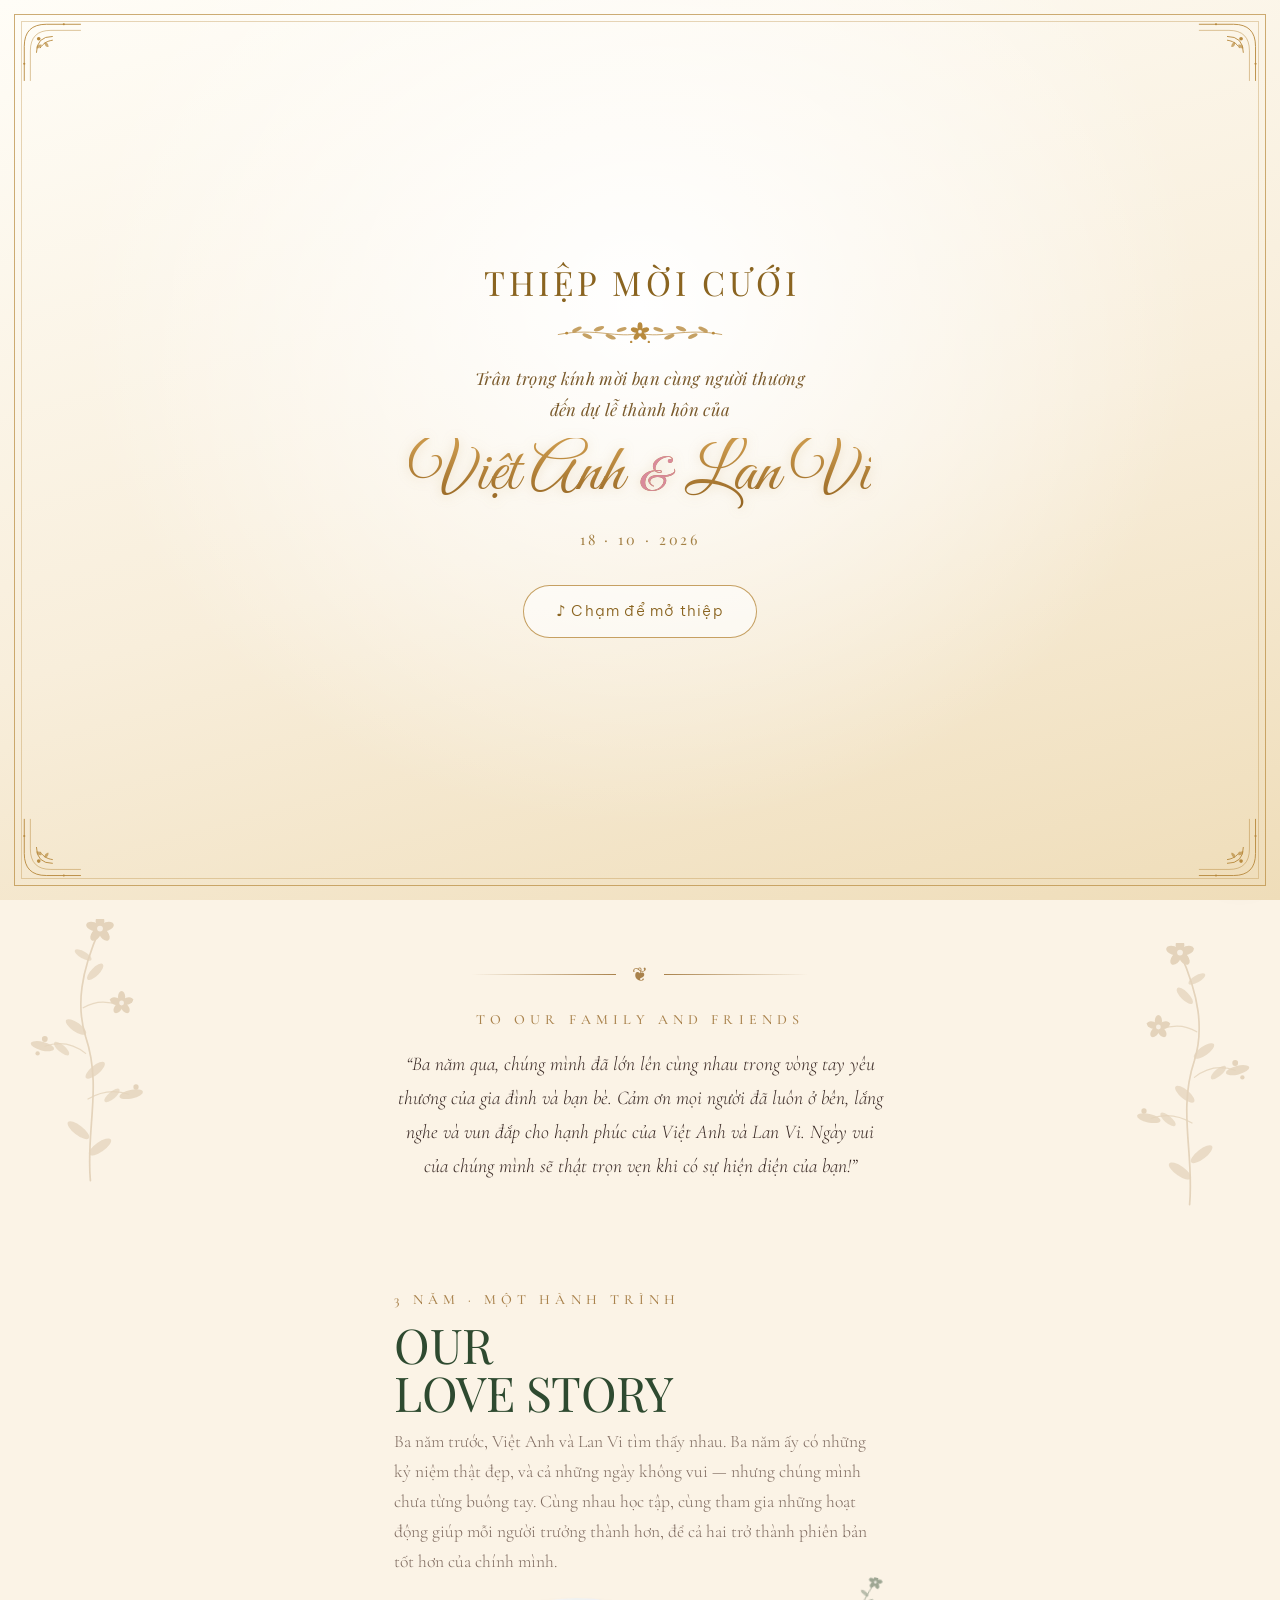
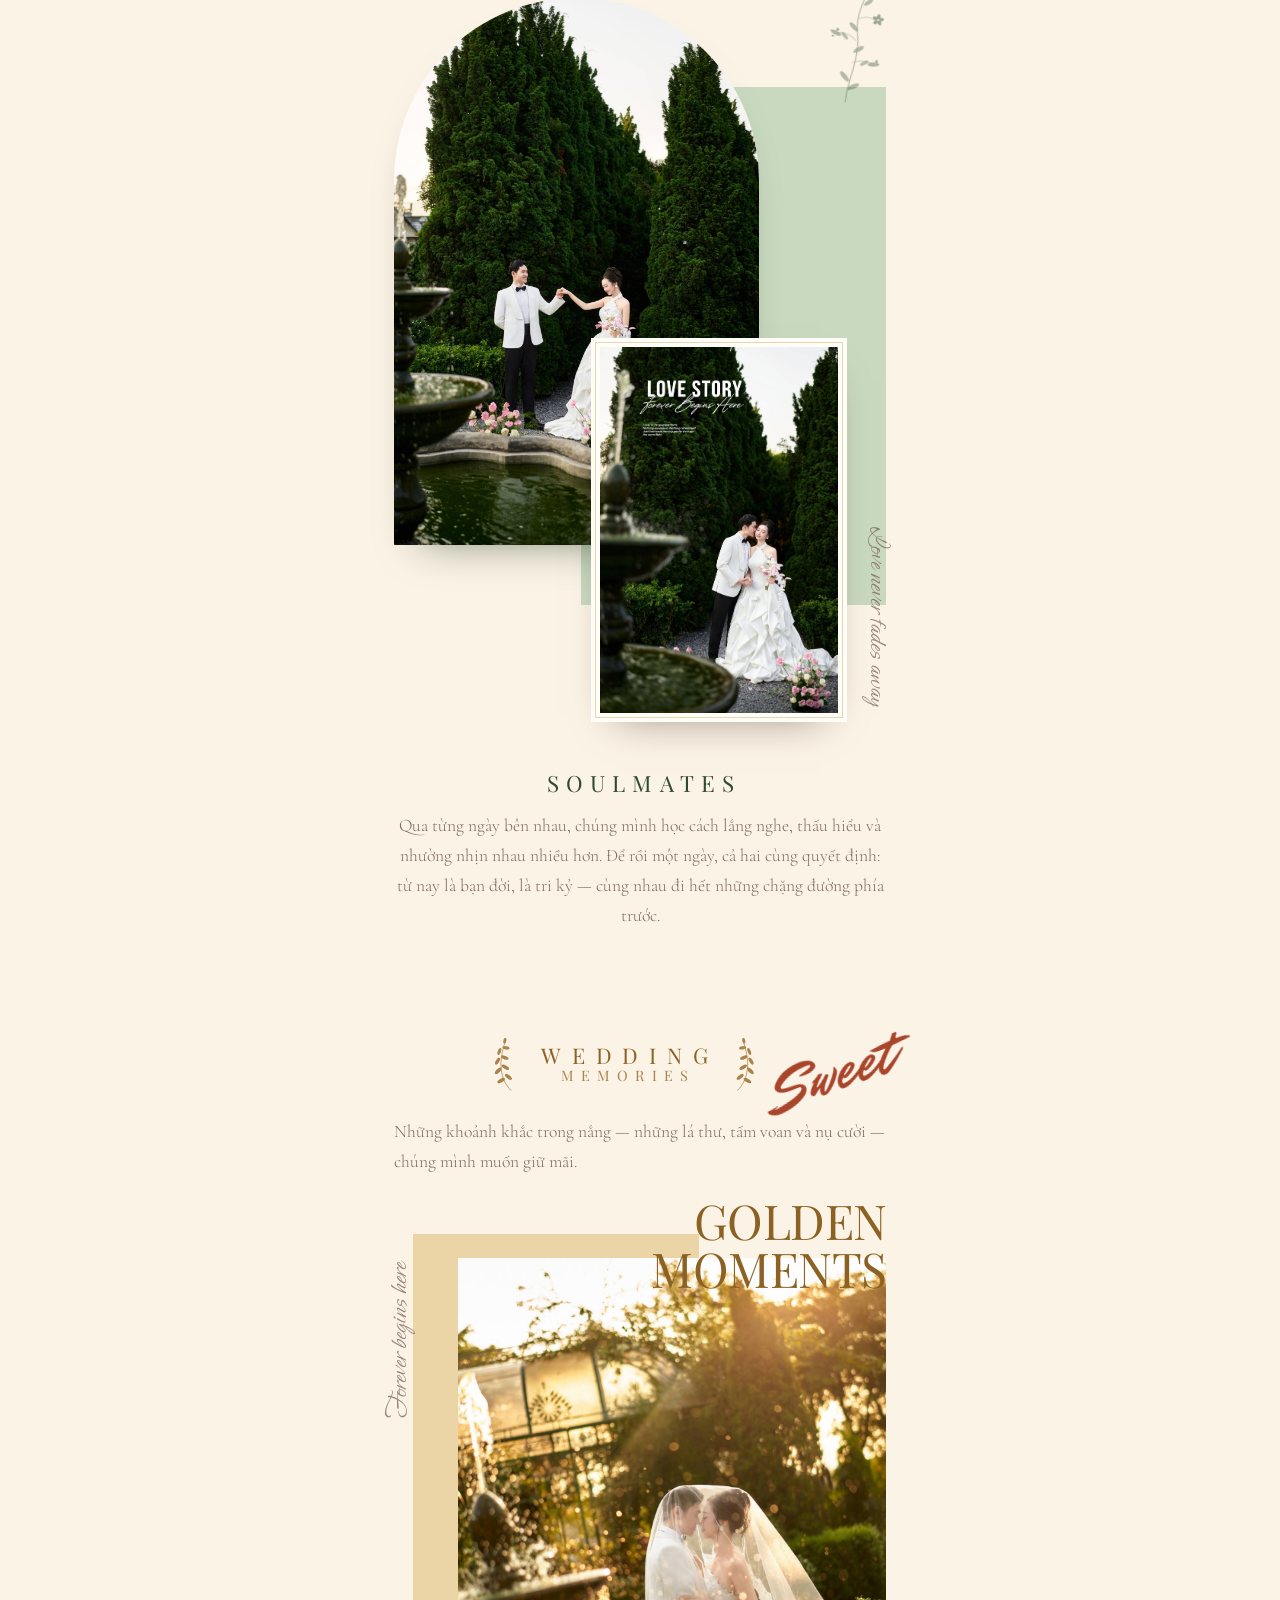
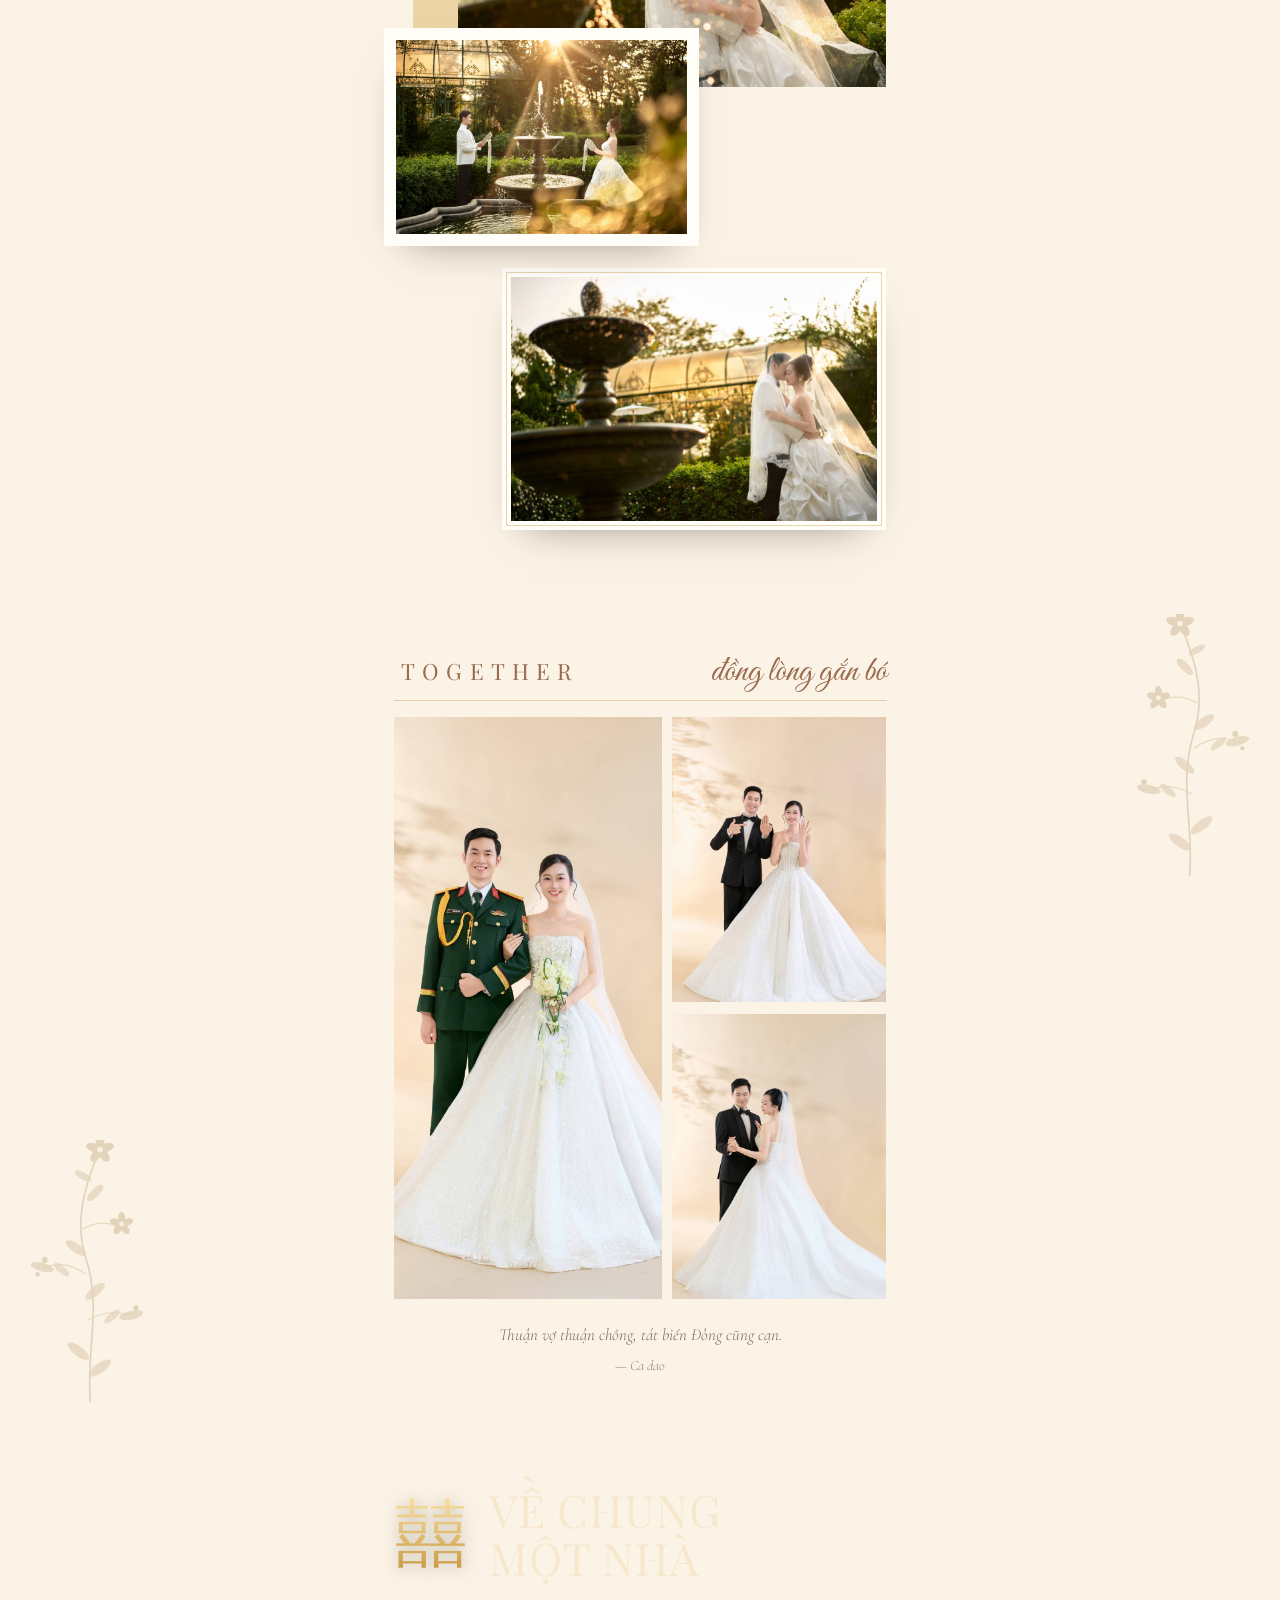
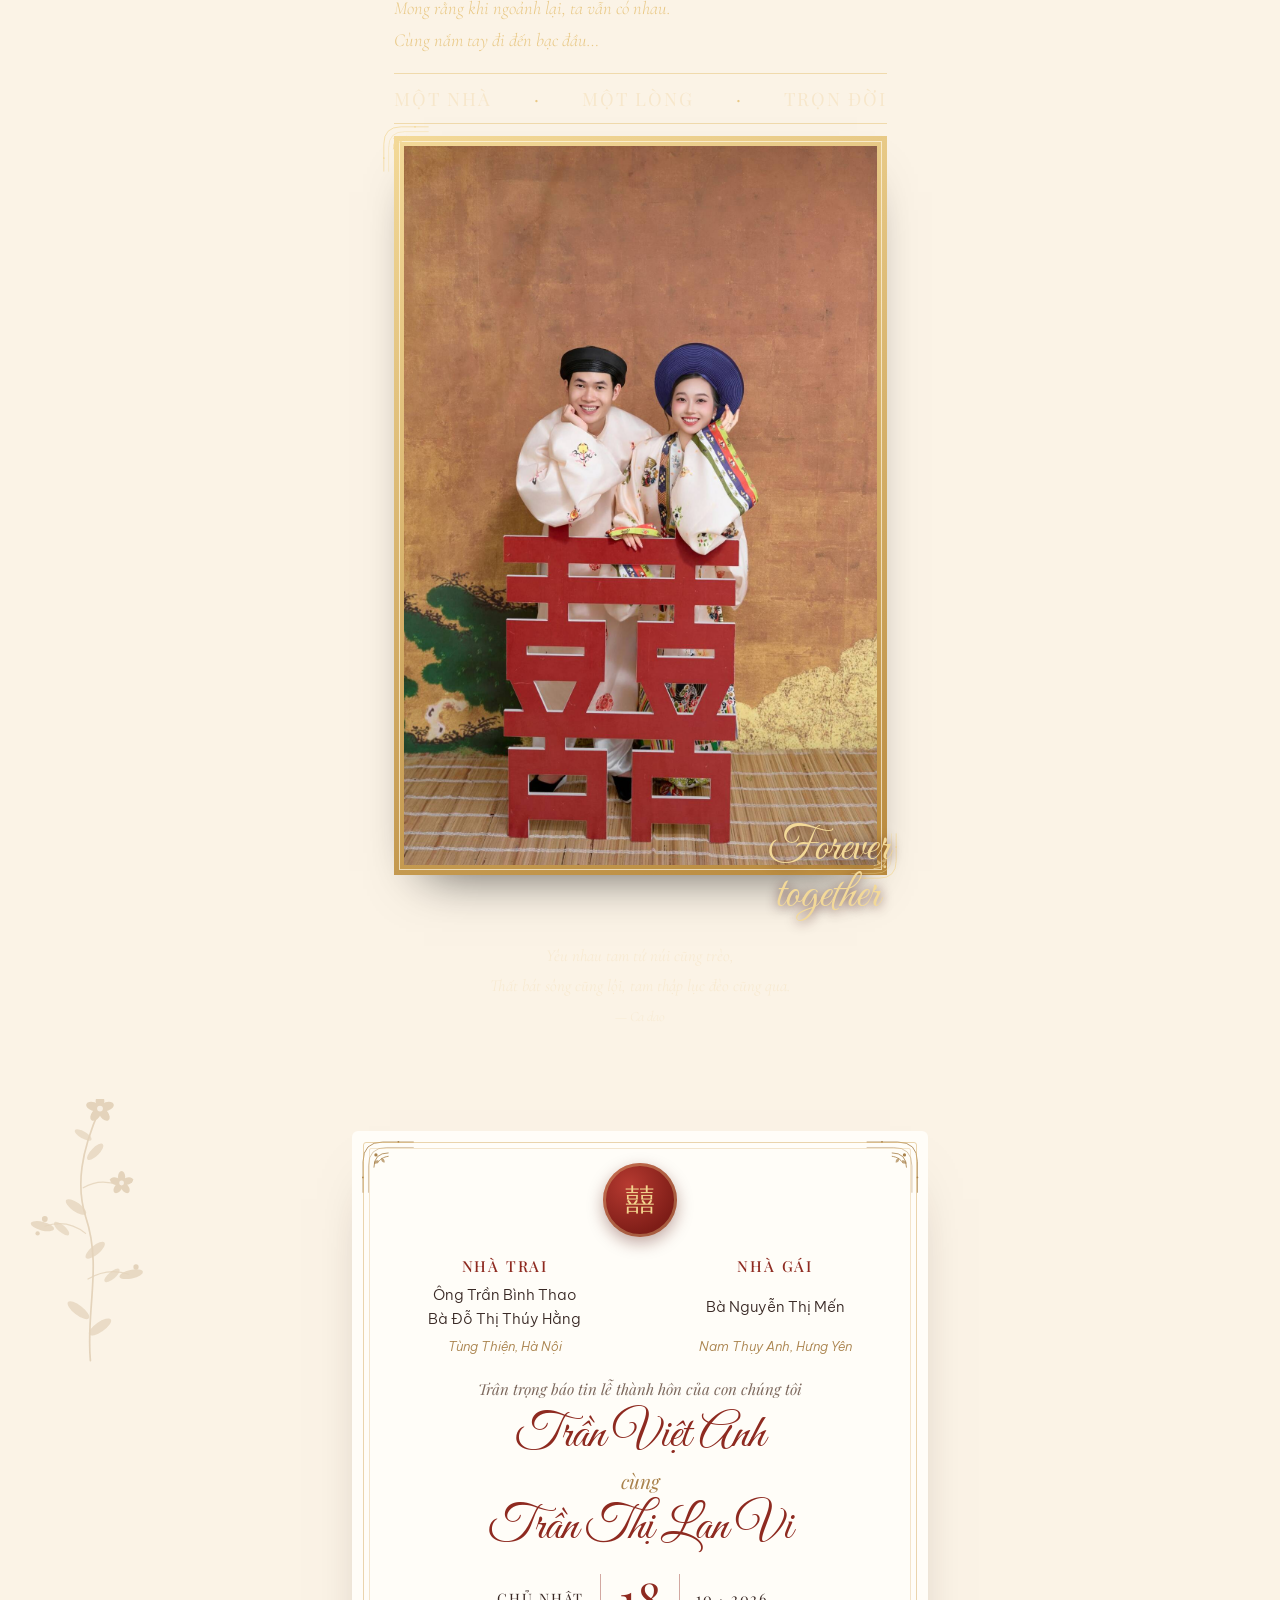
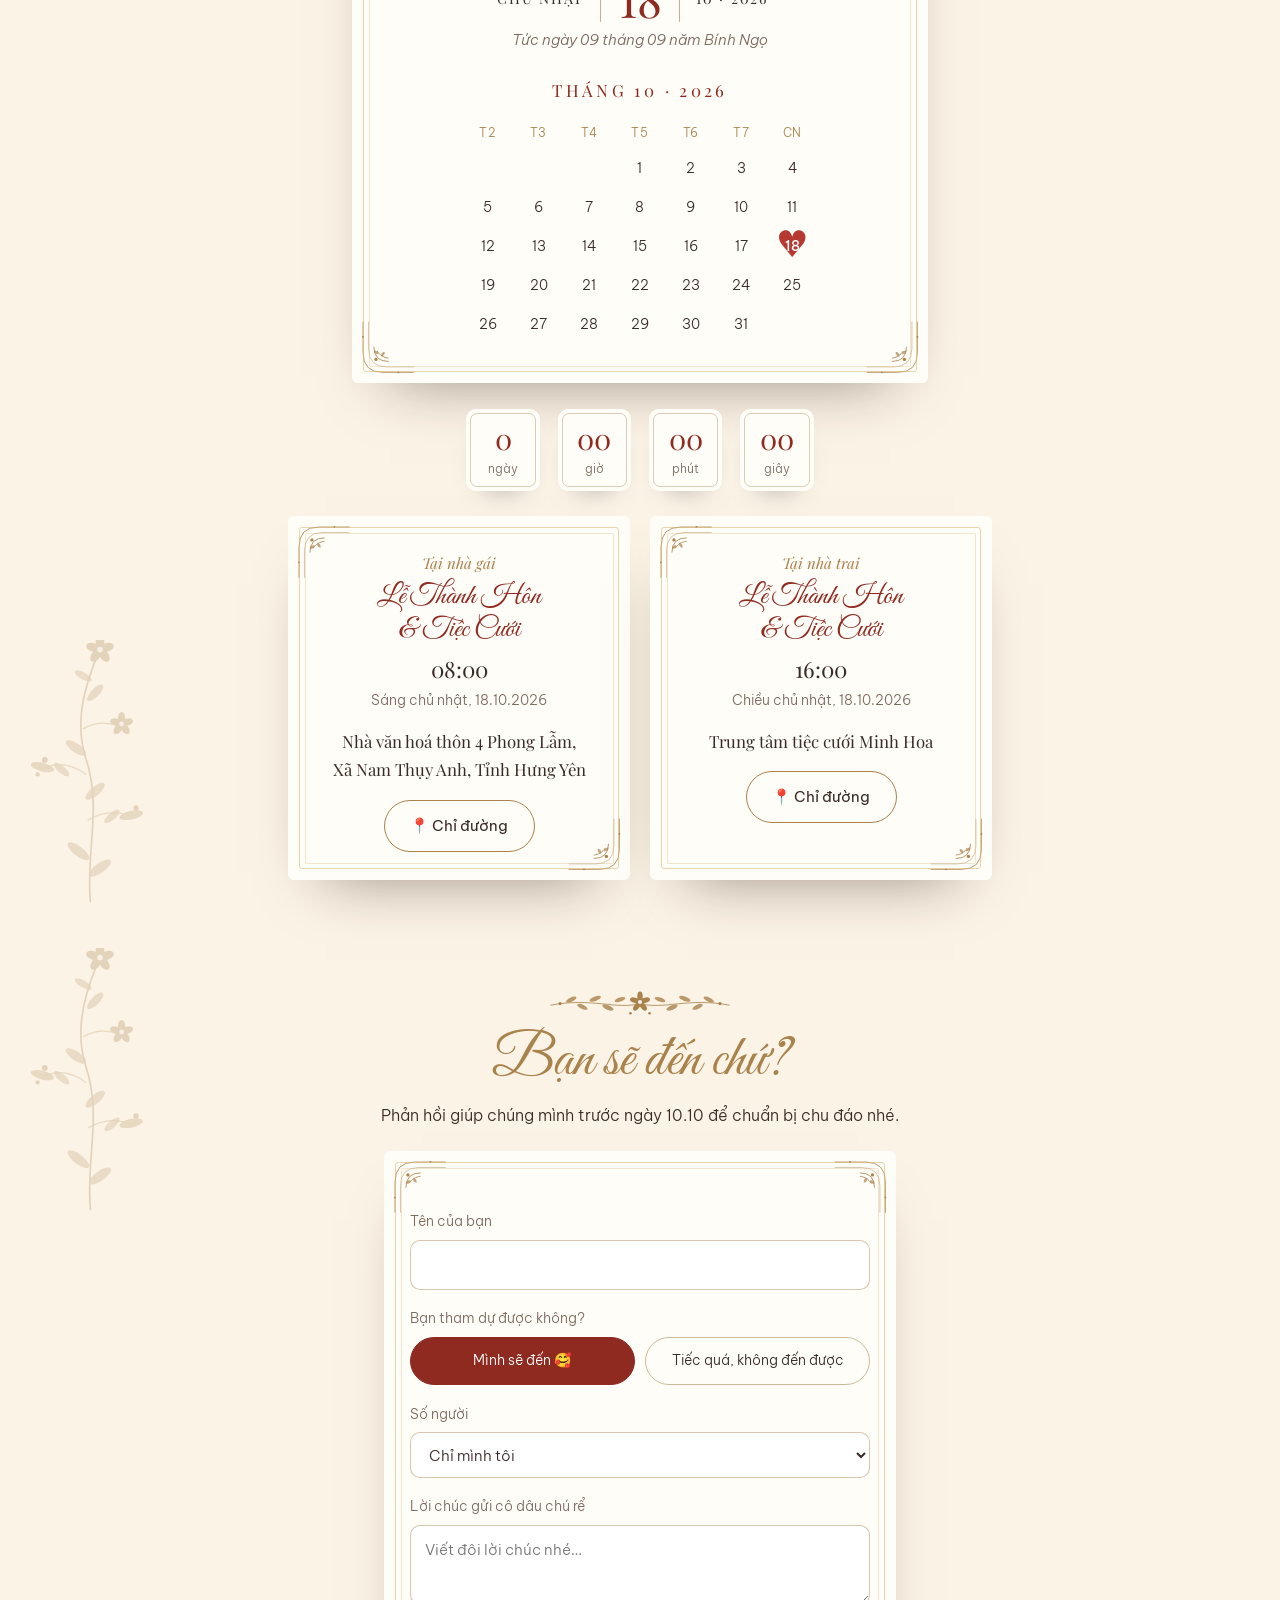
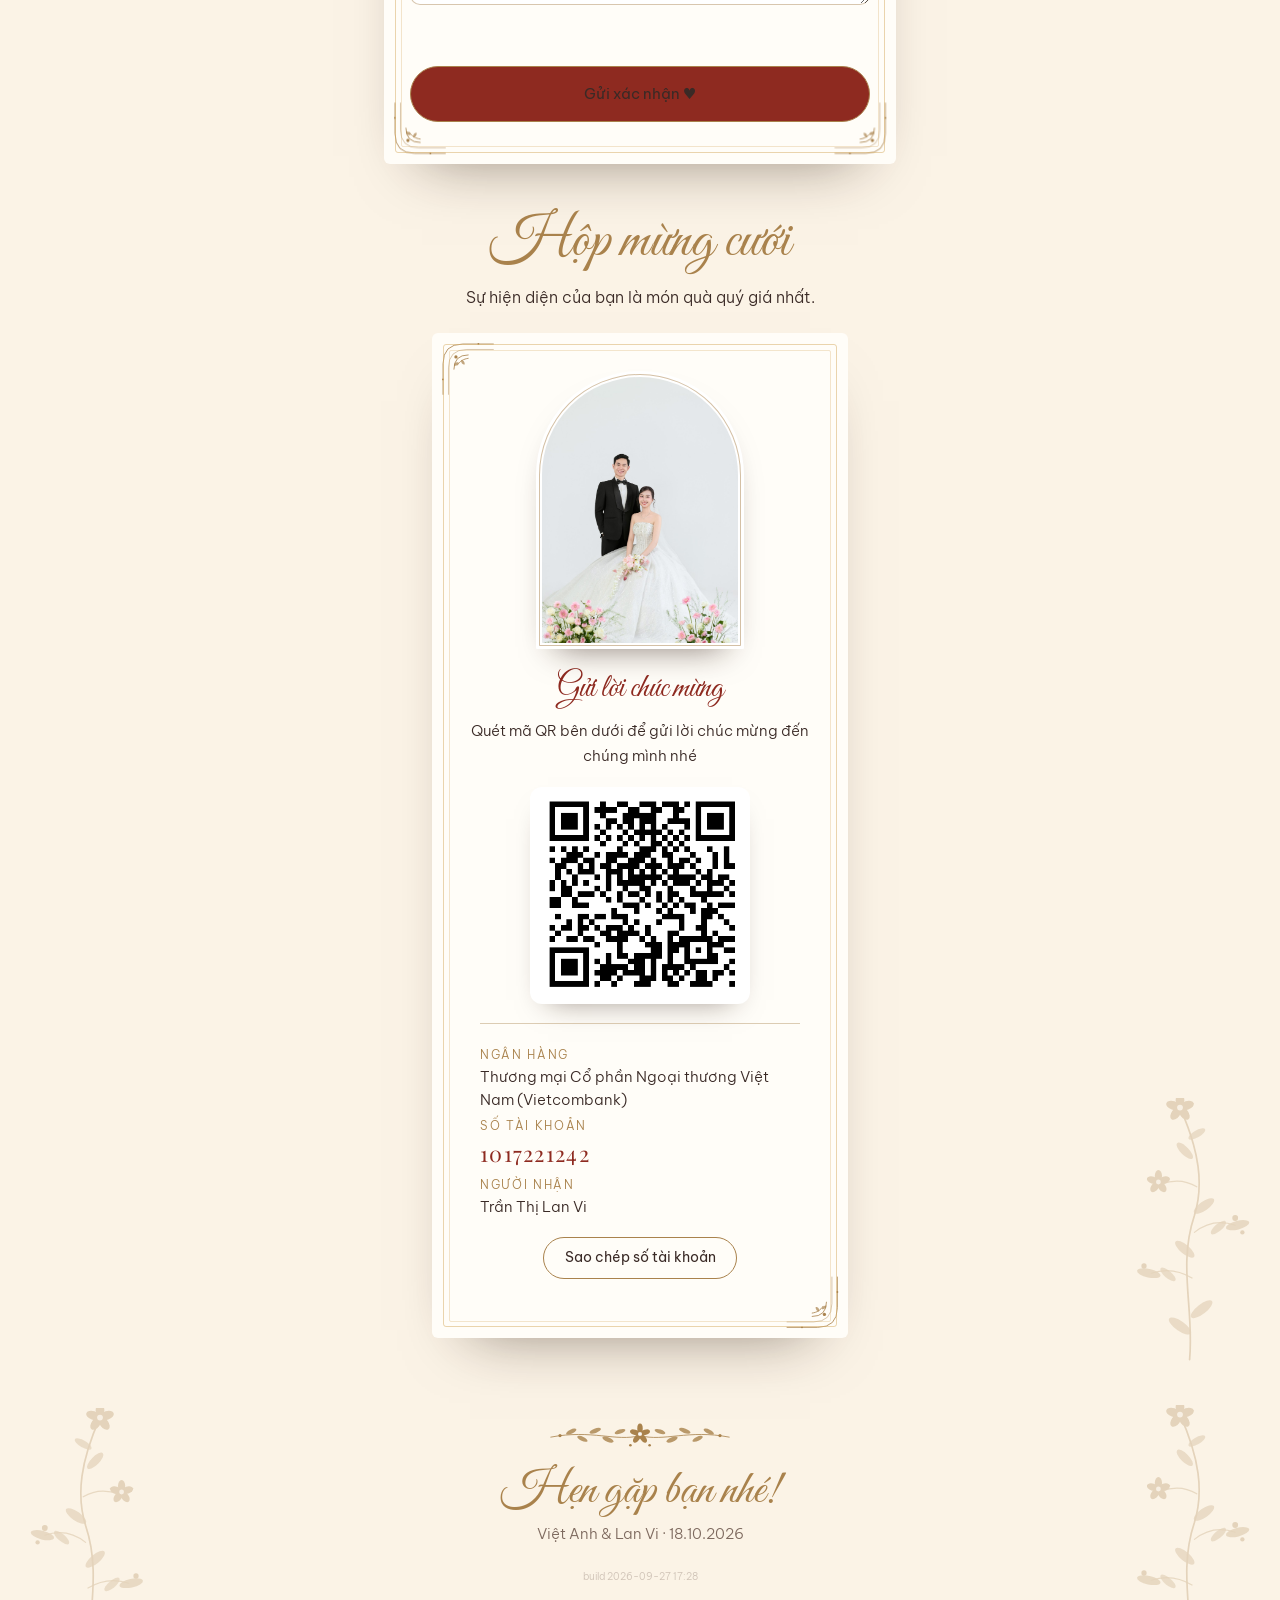
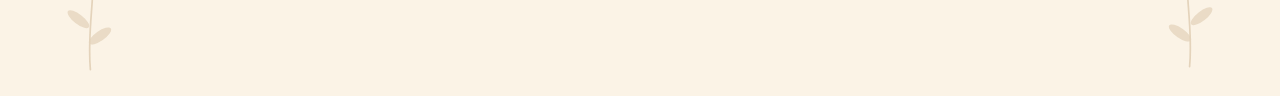
==== files (12)/index.html @ dd366faa "Bigger 'Thiep Moi Cuoi' title, cover text no longer covers faces/names, tighter spacing, drop sunset" ====
<!DOCTYPE html>
<html lang="vi">
<head>
<meta charset="UTF-8">
<meta name="viewport" content="width=device-width, initial-scale=1, viewport-fit=cover">
<meta name="theme-color" id="themeColor" content="#FBF3E6">
<meta name="apple-mobile-web-app-status-bar-style" content="default">
<title>Việt Anh & Lan Vi · 18.10.2026</title>
<meta name="description" content="Trân trọng kính mời bạn đến dự lễ thành hôn của Trần Việt Anh và Trần Thị Lan Vi, Chủ nhật 18.10.2026.">
<meta property="og:title" content="Việt Anh & Lan Vi · 18.10.2026">
<meta property="og:description" content="Chuyện của chúng mình, và lời mời dành cho bạn.">
<link rel="preconnect" href="https://fonts.googleapis.com">
<link rel="preconnect" href="https://fonts.gstatic.com" crossorigin>
<link href="https://fonts.googleapis.com/css2?family=Be+Vietnam+Pro:ital,wght@0,200;0,300;0,400;0,500;1,200;1,300&family=Cormorant+Garamond:ital,wght@0,400;0,500;1,400&family=Ephesis&family=Mr+Dafoe&family=Oswald:wght@200&family=Great+Vibes&family=Playfair+Display:ital,wght@0,400;0,500;1,400&display=swap" rel="stylesheet">
<style>
/* =============================================================
   TÔNG MÀU TỪNG CHƯƠNG — nền cả trang chuyển dần theo chương đang xem
   ============================================================= */
:root{
  --bg:#F3E6CC; --ink:#3A2A26; --accent:#A9824C; --soft:#7E6A5F;
  --card:#FFFDF8; --line:rgba(217,178,112,.55); --petal:#F4C1C8; --mat:#FFFDF8;
  color-scheme:light;
  box-sizing:border-box;
}
[data-tone="ivory"]  {--t-bg:#FAF5EC;--t-ink:#3A2A26;--t-accent:#A9824C;--t-soft:#7E6A5F;--t-card:#FFFDF8;--t-line:rgba(169,130,76,.45);--t-petal:#EFB9C2;--t-mat:#FFFFFF}
[data-tone="garden"] {--t-bg:#E9EFE4;--t-ink:#1E2F23;--t-accent:#3C5E40;--t-soft:#5B6F5E;--t-card:#FBFCF8;--t-line:rgba(60,94,64,.35);--t-petal:#EDA7B6;--t-mat:#FFFFFF}
[data-tone="gold"]   {--t-bg:#F3E6CC;--t-ink:#3A2912;--t-accent:#A2742A;--t-soft:#7A6246;--t-card:#FFFBF1;--t-line:rgba(162,116,42,.45);--t-petal:#E8C27A;--t-mat:#FFFCF4}
[data-tone="sunset"] {--t-bg:#F6DDCD;--t-ink:#48271F;--t-accent:#C0583A;--t-soft:#855C50;--t-card:#FFF8F3;--t-line:rgba(192,88,58,.35);--t-petal:#F4A38C;--t-mat:#FFFAF6}
[data-tone="white"]  {--t-bg:#F3F2F0;--t-ink:#2A2728;--t-accent:#B9748A;--t-soft:#706A6C;--t-card:#FFFFFF;--t-line:rgba(185,116,138,.35);--t-petal:#F2C3CF;--t-mat:#FFFFFF}
[data-tone="garden"]{--t-bg:#ECDFC6;--t-ink:#1F2E1C;--t-accent:#34502D;--t-soft:#5E6650;--t-card:#FBF6EC;--t-line:rgba(190,150,66,.6);--t-petal:#D8B568;--t-mat:#FFFBF2}
[data-tone="red"]    {--t-bg:#661B17;--t-ink:#F7E7CB;--t-accent:#E3BC66;--t-soft:rgba(247,231,203,.78);--t-card:#FFF8EA;--t-line:rgba(227,188,102,.55);--t-petal:#E6BE62;--t-mat:#FFF6E4}

*,*::before,*::after{box-sizing:inherit}
html{overflow-x:hidden;overflow-x:clip;scroll-behavior:smooth;scroll-padding-top:env(safe-area-inset-top,0px);background:var(--bg);min-height:100%;-webkit-text-size-adjust:100%;text-size-adjust:100%}
body{margin:0;background:var(--bg);color:var(--ink);font-family:"Be Vietnam Pro",system-ui,-apple-system,"Segoe UI",Roboto,sans-serif;font-weight:300;font-size:1.02rem;line-height:1.8;-webkit-font-smoothing:antialiased;overflow-x:hidden;overflow-x:clip;min-height:100%;padding-left:env(safe-area-inset-left,0px);padding-right:env(safe-area-inset-right,0px)}
/* vân giấy mờ phủ toàn trang */
body::before{content:"";position:fixed;inset:0;pointer-events:none;z-index:3;opacity:.08;mix-blend-mode:multiply;
  background-image:url("data:image/svg+xml,%3Csvg xmlns='http://www.w3.org/2000/svg' width='220' height='220'%3E%3Cfilter id='n'%3E%3CfeTurbulence type='fractalNoise' baseFrequency='.85' numOctaves='3' stitchTiles='stitch'/%3E%3CfeColorMatrix values='0 0 0 0 .4 0 0 0 0 .3 0 0 0 0 .2 0 0 0 1 0'/%3E%3C/filter%3E%3Crect width='220' height='220' filter='url(%23n)'/%3E%3C/svg%3E")}
img{display:block;max-width:100%}
a{color:inherit}
:focus-visible{outline:2px solid var(--accent);outline-offset:3px}
.script{font-family:"Great Vibes","Brush Script MT",cursive;font-weight:400}
.serif{font-family:"Playfair Display",Georgia,"Times New Roman",serif}
main{position:relative;z-index:1}
p{margin:0 0 .9rem}
.nw{white-space:nowrap}
h1,h2,h3,.lede,.caption,.quote,.inv-lead{text-wrap:balance}
.sprite{position:absolute;width:0;height:0;overflow:hidden}

/* ---------- Trang trí SVG ---------- */
.sprig{display:block;width:min(15rem,70%);height:auto;margin:0 auto 1rem;color:var(--accent)}
.sprig.flip{transform:scaleY(-1);margin:1.2rem auto 0}
.orn{position:absolute;width:3.4rem;height:3.4rem;color:var(--accent);pointer-events:none}
.orn.tl{top:.55rem;left:.55rem}
.orn.tr{top:.55rem;right:.55rem;transform:scaleX(-1)}
.orn.bl{bottom:.55rem;left:.55rem;transform:scaleY(-1)}
.orn.br{bottom:.55rem;right:.55rem;transform:scale(-1,-1)}

/* Khung thiệp bo viền kép */
.frame{position:relative;background:var(--card);color:#3A2A26;border-radius:6px;padding:3.4rem 2rem;box-shadow:0 30px 60px -38px rgba(40,20,10,.55);overflow:hidden}
.frame::before{content:"";position:absolute;inset:.7rem;border:1px solid var(--line);border-radius:3px;pointer-events:none;z-index:2}
.frame .shimmer{position:absolute;inset:0;pointer-events:none;z-index:1;overflow:hidden}
.frame .shimmer::after{content:"";position:absolute;top:-40%;bottom:-40%;left:-60%;width:38%;
  background:linear-gradient(100deg,transparent 0%,rgba(255,255,255,.55) 48%,transparent 100%);
  mix-blend-mode:soft-light;animation:sweep 7s ease-in-out infinite;animation-delay:1.2s}
@keyframes sweep{0%,62%{left:-60%}100%{left:130%}}
@media (prefers-reduced-motion:reduce){.frame .shimmer::after{animation:none;display:none}}
.frame::after{content:"";position:absolute;inset:1.05rem;border:1px solid var(--line);border-radius:2px;pointer-events:none;opacity:.6}
.frame .soft{color:#7E6A5F}
.frame .acc{color:var(--accent)}
[data-tone="red"] .frame .acc,.frame.on-red .acc{color:#8E2A20}

/* ---------- Cánh hoa rơi ---------- */
.petals{position:fixed;inset:0;pointer-events:none;z-index:4;overflow:hidden}
.petal{position:absolute;top:-50px;will-change:transform;animation:fall linear infinite}
.petal i{display:block;width:var(--s);height:calc(var(--s)*.78);border-radius:150% 0 150% 0;
  background:radial-gradient(circle at 30% 30%,rgba(255,255,255,.55),rgba(255,255,255,0) 55%),var(--petal);
  opacity:.88;animation:sway ease-in-out infinite alternate;box-shadow:0 2px 4px rgba(0,0,0,.06)}
@keyframes fall{from{transform:translate3d(0,0,0)}to{transform:translate3d(0,112vh,0)}}
@keyframes sway{from{transform:translateX(-28px) rotate(-35deg) rotateY(0deg)}to{transform:translateX(28px) rotate(45deg) rotateY(170deg)}}

/* ---------- HERO ---------- */
.hero{position:relative;height:100vh;height:100svh;min-height:32rem;overflow:hidden;color:#FFF8EC;background:#6B5534 linear-gradient(160deg,#8A6E43,#3E2E1C)}
@supports (-webkit-touch-callout:none){.hero{height:-webkit-fill-available;height:100svh}}
.hero > img{position:absolute;inset:0;width:100%;height:100%;object-fit:cover;object-position:50% 30%;animation:slowzoom 14s ease-out forwards}
@keyframes slowzoom{from{transform:scale(1.12)}to{transform:scale(1)}}
.hero::after{content:"";position:absolute;inset:0;background:linear-gradient(180deg,rgba(20,14,10,.2) 0%,rgba(20,14,10,0) 30%,rgba(20,14,10,.3) 58%,rgba(20,14,10,.78) 100%)}
.hero .hframe{position:absolute;top:calc(14px + env(safe-area-inset-top,0px));bottom:calc(14px + env(safe-area-inset-bottom,0px));left:calc(14px + env(safe-area-inset-left,0px));right:calc(14px + env(safe-area-inset-right,0px));border:1px solid rgba(240,214,160,.7);z-index:2;pointer-events:none}
.hero .hframe::after{content:"";position:absolute;inset:6px;border:1px solid rgba(240,214,160,.35)}
.hero .orn{color:#F0D6A0;width:3.8rem;height:3.8rem;z-index:3}
.hero .orn.tl{top:calc(22px + env(safe-area-inset-top,0px));left:calc(22px + env(safe-area-inset-left,0px))}.hero .orn.tr{top:calc(22px + env(safe-area-inset-top,0px));right:calc(22px + env(safe-area-inset-right,0px))}.hero .orn.bl{bottom:calc(22px + env(safe-area-inset-bottom,0px));left:calc(22px + env(safe-area-inset-left,0px))}.hero .orn.br{bottom:calc(22px + env(safe-area-inset-bottom,0px));right:calc(22px + env(safe-area-inset-right,0px))}
.hero-text{position:absolute;left:0;right:0;bottom:0;z-index:2;text-align:center;padding:0 2rem calc(4rem + env(safe-area-inset-bottom,0px))}
.hero-text > *{opacity:0;animation:rise 1.1s cubic-bezier(.2,.7,.2,1) forwards}
.hero .sprig{color:#F0D6A0;width:12rem;animation-delay:.3s;margin-bottom:.6rem}
.hero .invite-line{font-size:clamp(.74rem,3.6vw,.9rem);letter-spacing:.06em;opacity:.92;margin-bottom:.3rem;animation-delay:.5s}
.hero h1{margin:0;font-size:clamp(3.6rem,15vw,6.4rem);line-height:1;animation-delay:.8s;text-shadow:0 2px 24px rgba(0,0,0,.35)}
.hero h1 .heart{display:inline-block;font-family:"Be Vietnam Pro",sans-serif;font-size:.36em;color:#F2A6B2;vertical-align:middle;margin:0 .15em;animation:beat 1.4s ease-in-out infinite}
.hero .date{margin-top:1rem;font-family:"Playfair Display",serif;letter-spacing:.3em;font-size:1.05rem;animation-delay:1.1s}
.hero .scroll{display:inline-block;margin-top:1.3rem;text-decoration:none;font-size:.85rem;letter-spacing:.06em;border-bottom:1px solid rgba(255,248,236,.5);padding-bottom:.15rem;animation-delay:1.5s}
@keyframes rise{from{opacity:0;transform:translateY(20px)}to{opacity:1;transform:none}}

/* Bìa: họa tiết sang trọng */
.hero .hframe::before{content:"";position:absolute;inset:-1px;box-shadow:0 0 18px rgba(240,214,160,.28),inset 0 0 22px rgba(240,214,160,.16);pointer-events:none}
.hero-top{position:absolute;top:calc(3.6rem + env(safe-area-inset-top,0px));left:0;right:0;z-index:3;display:flex;align-items:center;justify-content:center;gap:.9rem;color:#F0D6A0;opacity:0;animation:rise 1.1s .2s cubic-bezier(.2,.7,.2,1) forwards}
.hero-top .tt{font-family:"Playfair Display",serif;font-size:.78rem;letter-spacing:.42em;padding-left:.42em;text-shadow:0 1px 10px rgba(0,0,0,.4)}
.hero-top .ln{width:clamp(2rem,14vw,4.2rem);height:1px;background:linear-gradient(90deg,transparent,#F0D6A0)}
.hero-top .ln:last-child{background:linear-gradient(270deg,transparent,#F0D6A0)}
.hero .sprig.sm{width:9rem;margin:.9rem auto 0;opacity:.85;animation-delay:1.3s}
.hero h1{background:linear-gradient(180deg,#FFFFFF 30%,#F6E2B3 100%);-webkit-background-clip:text;background-clip:text;color:transparent;-webkit-text-fill-color:transparent;text-shadow:none;filter:drop-shadow(0 2px 14px rgba(0,0,0,.45))}
.hero h1 .heart{-webkit-text-fill-color:#F2A6B2;color:#F2A6B2}
.hero-sparks{position:absolute;inset:0;z-index:3;pointer-events:none}
.hero-sparks svg{position:absolute;width:.95rem;height:.95rem;color:#FFF3D1;opacity:0;filter:drop-shadow(0 0 4px #F0D6A0);animation:twinkleStar 3.4s ease-in-out infinite}
.hero-sparks svg:nth-child(1){top:12%;left:20%}.hero-sparks svg:nth-child(2){top:20%;right:16%;animation-delay:-1.2s;width:.7rem;height:.7rem}
.hero-sparks svg:nth-child(3){top:34%;left:9%;animation-delay:-2.1s;width:.7rem;height:.7rem}.hero-sparks svg:nth-child(4){top:42%;right:10%;animation-delay:-.6s}
.hero-sparks svg:nth-child(5){top:28%;left:48%;animation-delay:-2.8s;width:.6rem;height:.6rem}.hero-sparks svg:nth-child(6){top:8%;right:34%;animation-delay:-1.8s;width:.6rem;height:.6rem}
@media (prefers-reduced-motion:reduce){.hero-sparks svg{animation:none;opacity:.6}}
@keyframes beat{0%,100%{transform:scale(1)}15%{transform:scale(1.25)}30%{transform:scale(1)}45%{transform:scale(1.15)}}

/* ---------- CHƯƠNG ---------- */
.chapter{padding:6rem 0 5rem;position:relative}
.wrap{max-width:62rem;margin:0 auto;padding:0 1.5rem}
.narrow{max-width:34rem;margin:0 auto;text-align:center}
.chap-no{display:block;font-family:"Playfair Display",serif;font-style:italic;font-size:1rem;color:var(--accent);margin-bottom:.1rem}
.chap-title{font-family:"Great Vibes",cursive;font-weight:400;font-size:clamp(3rem,11vw,4.6rem);line-height:1.05;margin:0 0 1.2rem;color:var(--accent)}
.lede{font-size:1.08rem}
.caption{font-family:"Playfair Display",serif;font-style:italic;font-size:1rem;color:var(--soft);margin-top:1rem;text-align:center}

/* Ảnh có viền giấy như ảnh in */
.ph{margin:0;position:relative;cursor:zoom-in;background:var(--mat);padding:9px;box-shadow:0 22px 44px -28px rgba(40,20,10,.55),0 2px 6px rgba(40,20,10,.06)}
.ph::after{content:"";position:absolute;inset:4px;border:1px solid var(--line);pointer-events:none}
.ph img{width:100%;height:100%;object-fit:cover}
.r{border-radius:4px}.r img{border-radius:2px}.r::after{border-radius:3px}
.arch{border-radius:999px 999px 6px 6px}.arch img{border-radius:999px 999px 3px 3px}.arch::after{border-radius:999px 999px 4px 4px}
.tilt-l{transform:rotate(-1.6deg)}.tilt-r{transform:rotate(1.6deg)}
.ph.reveal.tilt-l{transform:translate3d(0,26px,0) rotate(-1.6deg)}.ph.reveal.tilt-r{transform:translate3d(0,26px,0) rotate(1.6deg)}
.ph.reveal.tilt-l.in{transform:rotate(-1.6deg)}.ph.reveal.tilt-r.in{transform:rotate(1.6deg)}
.tape::before{content:"";position:absolute;top:-12px;left:50%;width:84px;height:24px;transform:translateX(-50%) rotate(-3deg);background:rgba(255,255,255,.55);border:1px solid rgba(0,0,0,.04);z-index:2;box-shadow:0 1px 2px rgba(0,0,0,.05)}

.duo{display:grid;grid-template-columns:1.25fr 1fr;gap:1.6rem;align-items:start;margin-top:3rem}
.duo .ph:nth-child(2){margin-top:5rem}
.duo.even{grid-template-columns:1fr 1fr}
.duo.even .ph:nth-child(2){margin-top:3rem}
.wide{margin:3rem auto 0;max-width:72rem;padding:0 1.5rem}
.wide .ph img{aspect-ratio:3/2}
.side{display:grid;grid-template-columns:1fr 1fr;gap:3rem;align-items:center;margin-top:3rem}
.side .text{text-align:center}
.quote{font-family:"Great Vibes",cursive;font-size:clamp(2rem,6vw,2.6rem);line-height:1.25;color:var(--accent);margin:0 0 1rem}
.overlay{position:relative}
.overlay .over{position:absolute;left:9px;right:9px;bottom:9px;padding:2.4rem 1.6rem 1.4rem;color:#FFF6EE;background:linear-gradient(0deg,rgba(40,18,10,.7),rgba(40,18,10,0));pointer-events:none;text-align:center}
.overlay .over p{margin:0;font-family:"Great Vibes",cursive;font-size:clamp(1.8rem,5vw,2.6rem);line-height:1.2}
.trio{display:grid;grid-template-columns:1fr 1fr 1fr;gap:1.4rem;margin-top:3rem;align-items:start}
.trio .ph:nth-child(2){margin-top:3.5rem}
.single{max-width:24rem;margin:3rem auto 0}

/* ---------- THIỆP MỜI ---------- */
.invite-card{max-width:36rem;margin:3rem auto 0;text-align:center}
.seal{width:4.6rem;height:4.6rem;margin:-5.7rem auto 1.2rem;border-radius:50%;display:grid;place-items:center;position:relative;z-index:2;
  background:radial-gradient(circle at 35% 30%,#B63A31,#7E1D17 70%);color:#F3D48E;font-size:1.9rem;box-shadow:0 6px 16px rgba(80,15,10,.35),inset 0 0 0 3px rgba(243,212,142,.35)}
.parents{display:grid;grid-template-columns:1fr 1fr;gap:1rem;font-size:.92rem;line-height:1.6}
.parents h4{margin:0 0 .3rem;font-family:"Playfair Display",serif;font-weight:500;font-size:.95rem;letter-spacing:.12em;color:#8E2A20}
.parents > div{display:flex;flex-direction:column;align-items:center;text-align:center}
.parents .pn{flex:1;display:flex;flex-direction:column;justify-content:center}
.parents p{margin:0}
.parents .addr{white-space:nowrap;margin-top:.35rem;font-style:italic;color:#A9824C;font-size:.85em}
.inv-lead{font-family:"Playfair Display",serif;font-style:italic;margin:1.8rem 0 .6rem;color:#7E6A5F}
.inv-names{font-family:"Great Vibes",cursive;font-size:clamp(2.6rem,10vw,3.6rem);line-height:1.1;color:#8E2A20;margin:0}
.inv-names small{display:block;font-family:"Be Vietnam Pro",sans-serif;font-size:.85rem;color:#7E6A5F;letter-spacing:.04em;margin:.2rem 0 .8rem}
.inv-and{font-family:"Playfair Display",serif;font-style:italic;color:#A9824C;font-size:1.2rem;margin:.2rem 0}
.bigdate{display:flex;justify-content:center;align-items:center;gap:1rem;margin:1.8rem 0 .3rem;font-family:"Playfair Display",serif;color:#3A2A26}
.bigdate .d{font-size:3.6rem;line-height:1;padding:0 1.1rem;border-left:1px solid rgba(142,42,32,.4);border-right:1px solid rgba(142,42,32,.4);color:#8E2A20}
.bigdate span:not(.d){letter-spacing:.12em;font-size:.9rem;white-space:nowrap;min-width:5.4rem}
.bigdate span:first-child{text-align:right}.bigdate span:last-child{text-align:left}
.lunar{font-style:italic;color:#7E6A5F;font-size:.92rem;margin:0}

/* Lịch tháng */
.calendar{max-width:22rem;margin:2.2rem auto 0}
.calendar h4{font-family:"Playfair Display",serif;font-weight:400;font-size:1.05rem;letter-spacing:.2em;margin:0 0 .8rem;color:#8E2A20}
.cal-grid{display:grid;grid-template-columns:repeat(7,1fr);gap:.2rem;font-size:.9rem;text-align:center}
.cal-grid .wd{font-size:.72rem;color:#A9824C;letter-spacing:.05em;padding-bottom:.3rem}
.cal-grid span{padding:.35rem 0;position:relative;color:#3A2A26}
.cal-grid .big{color:#fff;font-weight:500;z-index:0}
.cal-grid .big::before{content:"♥";position:absolute;left:50%;top:50%;transform:translate(-50%,-54%);font-size:2.3rem;line-height:1;color:#B63A31;z-index:-1;animation:beatc 1.4s ease-in-out infinite}
@keyframes beatc{0%,30%,100%{transform:translate(-50%,-54%) scale(1)}15%{transform:translate(-50%,-54%) scale(1.25)}45%{transform:translate(-50%,-54%) scale(1.15)}}

/* Đếm ngược & sự kiện */
.count{display:flex;justify-content:center;gap:clamp(.6rem,3vw,1.1rem);margin-top:2.4rem}
.count div{background:var(--card);color:#3A2A26;border-radius:10px;padding:.9rem .4rem .6rem;min-width:4.6rem;position:relative;box-shadow:0 14px 30px -22px rgba(0,0,0,.6)}
.count div::after{content:"";position:absolute;inset:4px;border:1px solid rgba(169,130,76,.4);border-radius:7px}
.count b{display:block;font-family:"Playfair Display",serif;font-weight:400;font-size:2.1rem;line-height:1.1;font-variant-numeric:tabular-nums;color:#8E2A20}
.count b.tick{animation:pop .35s ease}
@keyframes pop{50%{transform:scale(1.12)}}
.count span{font-size:.75rem;color:#7E6A5F}
.events{display:grid;grid-template-columns:1fr 1fr;gap:1.2rem;margin:2.6rem auto 0;max-width:44rem}
.event .side-label{font-family:"Playfair Display",serif;font-style:italic;color:#A9824C;margin:0 0 .2rem}
.event .addr2{font-family:"Playfair Display",serif;font-size:1.05rem;color:#3A2A26;margin:.9rem 0 0}
.event{padding:2.6rem 1.2rem 2.2rem;text-align:center}
.event h3{font-family:"Great Vibes",cursive;font-weight:400;font-size:2.1rem;color:#8E2A20;margin:0;line-height:1.15}
.event .time{font-family:"Playfair Display",serif;font-size:1.6rem;margin:.2rem 0 0;color:#3A2A26}
.event .day{color:#7E6A5F;font-size:.9rem;margin:0}
.place{margin-top:1.2rem}
.place .where{font-family:"Playfair Display",serif;font-size:1.15rem;margin:0;color:#3A2A26}

.btn{display:inline-flex;align-items:center;gap:.5rem;margin-top:1rem;padding:.75rem 1.6rem;border-radius:999px;border:1px solid var(--accent);background:transparent;color:inherit;font:inherit;font-weight:400;font-size:.95rem;text-decoration:none;cursor:pointer;transition:background .25s,color .25s,transform .2s}
.btn:hover{background:var(--accent);color:#fff}
.btn:active{transform:scale(.96)}
.btn.solid{background:#8E2A20;border-color:#8E2A20;color:#fff}
.btn.solid:hover{background:#6A1D18}
.frame .btn{border-color:#A9824C;color:#3A2A26}
.frame .btn:hover{background:#A9824C;color:#fff}

/* RSVP */
.rsvp{max-width:32rem;margin:2.4rem auto 0;text-align:left}
label{display:block;font-size:.88rem;color:#7E6A5F;margin:1.1rem 0 .35rem}
input,select,textarea{width:100%;font:inherit;color:#3A2A26;background:#fff;border:1px solid rgba(169,130,76,.45);border-radius:10px;padding:.7rem .9rem}
textarea{resize:vertical;min-height:5rem}
.pills{display:flex;gap:.6rem;flex-wrap:wrap}
.pills label{margin:0;flex:1;min-width:8rem;position:relative}
.pills input{position:absolute;opacity:0;pointer-events:none;width:1px;height:1px;left:0;top:0;margin:0;padding:0;border:0}
.pills span{display:block;text-align:center;padding:.7rem;border-radius:999px;border:1px solid rgba(169,130,76,.55);color:#3A2A26;cursor:pointer;transition:all .2s}
.pills input:checked + span{background:#8E2A20;border-color:#8E2A20;color:#fff}
.pills input:focus-visible + span{outline:2px solid #A9824C;outline-offset:2px}
.rsvp .btn{width:100%;justify-content:center;margin-top:1.6rem;padding:.9rem}
.error{color:#B3261E;font-size:.88rem;min-height:1.2rem;margin:.5rem 0 0}
.thanks{display:none;text-align:center;padding:1rem 0;color:#3A2A26}
.thanks .big{font-size:3rem;display:block;animation:beat 1.4s ease-in-out infinite}
.gifts{display:grid;grid-template-columns:1fr 1fr;gap:1.4rem;max-width:44rem;margin:2.2rem auto 0}
.gift{text-align:center;padding:2.8rem 1.4rem 2.2rem;font-size:.95rem}
.avatar{width:7.2rem;aspect-ratio:3/4;margin:0 auto 1.1rem;padding:5px;background:#fff;border-radius:999px 999px 10px 10px;box-shadow:0 14px 28px -18px rgba(40,20,10,.6);position:relative}
.avatar::after{content:"";position:absolute;inset:3px;border:1px solid rgba(169,130,76,.5);border-radius:999px 999px 8px 8px;pointer-events:none}
.avatar img{width:100%;height:100%;object-fit:cover;object-position:50% 12%;border-radius:999px 999px 7px 7px;opacity:0;transition:opacity .9s ease}
.avatar img.loaded{opacity:1}
.gift-title{font-family:"Great Vibes",cursive;font-weight:400;font-size:2rem;color:#8E2A20;margin:0 0 .6rem;line-height:1.2}
.gifts.one{grid-template-columns:1fr;max-width:26rem}
.avatar-duo{display:flex;justify-content:center;gap:1.1rem;margin-bottom:.9rem}
.avatar-duo .avatar{width:5.6rem}
.qr{width:min(220px,78%);margin:0 auto 1.2rem;padding:10px;background:#fff;border-radius:12px;box-shadow:0 14px 28px -18px rgba(40,20,10,.5)}
.qr img{width:100%;display:block;border-radius:5px}
.gift p{margin:.15rem 0}.gift b{font-weight:500}
.note{font-size:.9rem;color:#A9824C;min-height:1.4rem;margin-top:.6rem}

footer{position:relative;z-index:1;text-align:center;padding:3rem 1.5rem calc(6rem + env(safe-area-inset-bottom,0px));overflow:hidden}
footer .script{font-size:clamp(2.6rem,10vw,3.6rem);color:var(--accent);line-height:1.2;margin:0}
footer p{color:var(--soft)}

/* Hiện dần */
.reveal{opacity:0;transform:translate3d(0,26px,0);transition:opacity 1.1s cubic-bezier(.22,.61,.36,1),transform 1.4s cubic-bezier(.22,.61,.36,1);will-change:opacity,transform}
.ph img{opacity:0;transition:opacity .9s ease}
.ph img.loaded{opacity:1}
.reveal.in{opacity:1;transform:none}

/* Nhạc */
.gate{position:fixed;inset:0;z-index:100;display:flex;align-items:center;justify-content:center;text-align:center;padding:2rem;background:radial-gradient(ellipse at 50% 34%,#FFFFFF 0%,rgba(255,255,255,0) 62%),linear-gradient(165deg,#FFFDF7 0%,#F8EEDB 55%,#EFDDB9 100%);color:#5C4120;cursor:pointer;transition:opacity .8s ease,visibility .8s;overflow:hidden}
.gate .g-in{display:flex;flex-direction:column;align-items:center;gap:.9rem;position:relative;z-index:2}
.gate .gframe{position:absolute;inset:14px;border:1px solid rgba(184,138,62,.7);pointer-events:none}
.gate .gframe::after{content:"";position:absolute;inset:6px;border:1px solid rgba(184,138,62,.35)}
.gate .orn{position:absolute;color:#B88A3E;width:3.8rem;height:3.8rem}
.gate .orn.tl{top:22px;left:22px}.gate .orn.tr{top:22px;right:22px}.gate .orn.bl{bottom:22px;left:22px}.gate .orn.br{bottom:22px;right:22px}
.gate .gsprig{width:11rem;color:#B88A3E;margin:0}
.gate .g4{font-family:"Playfair Display",serif;font-style:italic;font-size:clamp(.78rem,3.8vw,1.05rem);line-height:1.8;letter-spacing:.02em;margin:0;color:#7A5A2C}
.gate .g1 i{font-style:normal;color:#D98A9B;-webkit-text-fill-color:#D98A9B;font-size:.7em;margin:0 .1em}
.gate .g2{color:#9A7433}
.gate .gd{letter-spacing:.34em;font-family:"Playfair Display",serif}
.gate-sparks{position:absolute;inset:0;pointer-events:none}
.gate-sparks svg{position:absolute;width:1rem;height:1rem;color:#D4A84E;opacity:0;filter:drop-shadow(0 0 4px rgba(212,168,78,.8));animation:twinkleStar 3.4s ease-in-out infinite}
.gate-sparks svg:nth-child(1){top:13%;left:18%}.gate-sparks svg:nth-child(2){top:20%;right:15%;animation-delay:-1.2s;width:.7rem;height:.7rem}.gate-sparks svg:nth-child(3){top:38%;left:8%;animation-delay:-2.1s;width:.7rem;height:.7rem}.gate-sparks svg:nth-child(4){top:46%;right:9%;animation-delay:-.6s}.gate-sparks svg:nth-child(5){bottom:22%;left:16%;animation-delay:-2.8s;width:.8rem;height:.8rem}.gate-sparks svg:nth-child(6){bottom:14%;right:20%;animation-delay:-1.8s}
.gate.gone{opacity:0;visibility:hidden;pointer-events:none}
.gate .g1{font-family:"Great Vibes",cursive;font-size:clamp(2.2rem,11vw,4.2rem);line-height:1.1;background:linear-gradient(180deg,#C9974A 10%,#8E5F1E 100%);-webkit-background-clip:text;background-clip:text;-webkit-text-fill-color:transparent;color:transparent;filter:drop-shadow(0 1px 6px rgba(184,138,62,.25))}
.gate .g2{font-size:.9rem;letter-spacing:.2em;opacity:.9}
.gate .g-title{font-family:"Playfair Display",serif;font-size:clamp(1.35rem,6.4vw,2.1rem);letter-spacing:.12em;padding-left:.12em;color:#8A6420;white-space:nowrap;line-height:1.2}
.gate .g3{margin-top:1.2rem;padding:.8rem 2rem;border:1px solid rgba(184,138,62,.8);border-radius:999px;color:#8A6420;background:rgba(255,255,255,.55);font-size:.95rem;letter-spacing:.08em;animation:gatepulse 1.8s ease-in-out infinite}
@keyframes gatepulse{50%{transform:scale(1.06);opacity:.75}}
.music{position:fixed;right:1rem;bottom:calc(1rem + env(safe-area-inset-bottom,0px));z-index:70;width:3rem;height:3rem;border-radius:50%;border:1px solid rgba(217,178,112,.8);background:rgba(255,253,248,.92);color:#8E2A20;font-size:1.2rem;cursor:pointer;box-shadow:0 8px 20px -10px rgba(0,0,0,.5);display:none}
.music.show{display:grid;place-items:center}
.music.playing{animation:spin 6s linear infinite}
.music-hint{position:fixed;right:4.6rem;bottom:calc(1.6rem + env(safe-area-inset-bottom,0px));z-index:70;background:rgba(255,253,248,.92);color:#8E2A20;font-size:.8rem;padding:.35rem .8rem;border-radius:999px;box-shadow:0 6px 16px -10px rgba(0,0,0,.5);pointer-events:none;transition:opacity .6s}
.music-hint.hide{opacity:0}
@keyframes spin{to{transform:rotate(360deg)}}

/* Lightbox */
.lightbox{position:fixed;inset:0;z-index:80;background:rgba(15,10,8,.94);display:none;align-items:center;justify-content:center;padding:calc(1rem + env(safe-area-inset-top,0px)) 1rem calc(1rem + env(safe-area-inset-bottom,0px))}
.lightbox.open{display:flex}
.lightbox img{max-width:100%;max-height:100%;object-fit:contain;border-radius:4px;animation:rise .4s ease}
.lightbox button{position:absolute;top:calc(.8rem + env(safe-area-inset-top,0px));right:.8rem;width:2.8rem;height:2.8rem;border-radius:50%;border:1px solid rgba(255,255,255,.4);background:rgba(0,0,0,.3);color:#fff;font-size:1.3rem;cursor:pointer}

.float-heart{position:fixed;z-index:90;pointer-events:none;font-size:1.3rem;color:#E0707E;animation:floatUp 1.2s ease-out forwards}
@keyframes floatUp{0%{opacity:1;transform:translate(-50%,-50%) scale(.6)}100%{opacity:0;transform:translate(calc(-50% + var(--dx)),-140px) scale(1.2)}}


/* Thơ: mỗi câu một dòng, tự co chữ vừa màn hình */
.poem .ln{display:block;white-space:nowrap}
/* ---------- Họa tiết hoa lá trang trí vùng trống ---------- */
.deco-layer{position:absolute;inset:0;overflow:hidden;pointer-events:none;z-index:0}
.chapter > :not(.deco-layer), footer > :not(.deco-layer){position:relative;z-index:1}
.deco{position:absolute;color:var(--accent);opacity:.5;pointer-events:none}
.deco.branch{width:clamp(4.6rem,20vw,8rem);height:auto;transform-origin:50% 100%;animation:sway 7s ease-in-out infinite}
.deco.branch.l{left:-1.2rem}
.deco.branch.r{right:-1.2rem;scale:-1 1}
.deco.branch.top{top:1.2rem}
.deco.branch.low{bottom:1.5rem;animation-delay:-3.5s}
.deco.branch.mid{top:46%;animation-delay:-1.8s;width:clamp(3.8rem,15vw,6rem);opacity:.4}
.deco.bloom{width:.95rem;height:.95rem;opacity:.55;animation:twinkle 5s ease-in-out infinite}
.deco.bloom.lg{width:1.3rem;height:1.3rem}
.deco.leaf{width:1.1rem;height:1.1rem;opacity:.45;animation:drift 9s ease-in-out infinite}
.deco.gem{width:1.15rem;height:1.15rem;opacity:.55;animation:twinkle 6s ease-in-out infinite}
@keyframes sway{0%,100%{rotate:-2.2deg}50%{rotate:2.2deg}}
@keyframes twinkle{0%,100%{opacity:.35;transform:scale(.9)}50%{opacity:.7;transform:scale(1.08)}}
@keyframes drift{0%,100%{transform:translateY(0) rotate(0)}50%{transform:translateY(-8px) rotate(14deg)}}
@media (prefers-reduced-motion:reduce){.deco{animation:none!important}}
.deco.spark{width:.7rem;height:.7rem;color:#fff;opacity:0;filter:drop-shadow(0 0 3px var(--accent));animation:glint 3.6s ease-in-out infinite}

/* ---------- Sao lấp lánh rải khắp trang (cố định theo màn hình) ---------- */
.stars-layer{position:fixed;inset:0;z-index:3;pointer-events:none;overflow:hidden}
.star{position:absolute;color:#FFFBEA;opacity:0;filter:drop-shadow(0 0 1px #B8862B) drop-shadow(0 0 2px #D9A441) drop-shadow(0 0 5px #E8BC5E) drop-shadow(0 0 9px rgba(232,188,94,.85));animation:twinkleStar ease-in-out infinite}
@keyframes twinkleStar{0%,100%{opacity:0;transform:scale(.3) rotate(0deg)}50%{opacity:1;transform:scale(1) rotate(25deg)}}
@keyframes fadeStar{0%,100%{opacity:0}50%{opacity:.9}}
@media (prefers-reduced-motion:reduce){.star{animation-name:fadeStar!important}}

/* ---------- Hiệu ứng nền: quầng sáng mềm trôi nhẹ ---------- */
.glow-layer{position:fixed;inset:0;z-index:0;pointer-events:none;overflow:hidden}
.glow{position:absolute;border-radius:50%;opacity:.22;background:radial-gradient(circle,var(--accent) 0%,transparent 68%);filter:blur(70px);mix-blend-mode:soft-light;will-change:transform}
.glow.a{width:30rem;height:30rem;top:-8rem;left:-10rem;animation:driftA 36s ease-in-out infinite}
.glow.b{width:24rem;height:24rem;bottom:-6rem;right:-8rem;animation:driftB 44s ease-in-out infinite}
.glow.c{width:19rem;height:19rem;top:42%;left:58%;animation:driftC 52s ease-in-out infinite}
@keyframes driftA{0%,100%{transform:translate(0,0) scale(1)}50%{transform:translate(5%,6%) scale(1.12)}}
@keyframes driftB{0%,100%{transform:translate(0,0) scale(1)}50%{transform:translate(-6%,-4%) scale(.92)}}
@keyframes driftC{0%,100%{transform:translate(-50%,-50%) scale(1)}50%{transform:translate(-46%,-56%) scale(1.15)}}
@media (prefers-reduced-motion:reduce){.glow{animation:none!important}}

/* ---------- Nền bên trong: bụi sáng lung linh + vệt sáng lướt nhẹ ---------- */
.bokeh-layer{position:fixed;inset:0;z-index:3;pointer-events:none;overflow:hidden}
.bokeh{position:absolute;bottom:-24px;border-radius:50%;background:radial-gradient(circle,rgba(255,255,255,.95) 0%,var(--accent) 38%,transparent 72%);opacity:0;filter:blur(.4px);animation:bokehUp linear infinite;will-change:transform,opacity}
@keyframes bokehUp{0%{opacity:0;transform:translate3d(0,0,0) scale(.6)}15%{opacity:.95}50%{opacity:.55;transform:translate3d(var(--dx),-55vh,0) scale(1)}85%{opacity:.85}100%{opacity:0;transform:translate3d(calc(var(--dx)*-.6),-112vh,0) scale(.8)}}
.sheen{position:fixed;inset:-20%;z-index:0;pointer-events:none;background:linear-gradient(115deg,transparent 42%,rgba(255,255,255,.28) 50%,transparent 58%);background-size:260% 100%;mix-blend-mode:soft-light;opacity:.55;animation:sheen 16s ease-in-out infinite}
@keyframes sheen{0%{background-position:130% 0}100%{background-position:-60% 0}}
@media (prefers-reduced-motion:reduce){.sheen{animation:none!important;opacity:0}}
@keyframes glint{0%,78%,100%{opacity:0;transform:scale(.4) rotate(0deg)}88%{opacity:.9;transform:scale(1) rotate(20deg)}}
@media (min-width:64rem){.deco.branch{width:9rem}.deco.branch.l{left:1rem}.deco.branch.r{right:1rem}}

@media (max-width:40rem){
  .chapter{padding:4.6rem 0 4rem}
  .lede{font-size:clamp(.86rem,4.05vw,1.02rem);line-height:1.85}
  .narrow{padding-left:.2rem;padding-right:.2rem}
  .hero h1 .nw{display:block}
  .hero h1 .heart{display:block;margin:.1rem auto;font-size:.3em}
  .side{grid-template-columns:1fr;gap:1.8rem}
  .duo{gap:1rem}.duo .ph:nth-child(2){margin-top:3rem}
  .trio{grid-template-columns:1fr 1fr;gap:1rem}
  .trio .ph:first-child{grid-column:span 2;max-width:21rem;margin:0 auto;width:100%}
  .trio .ph:nth-child(2){margin-top:0}.trio .ph:nth-child(3){margin-top:2rem}
  .wide{padding:0 .9rem}
  .events,.gifts{grid-template-columns:1fr}
  .gifts{max-width:24rem}
  .frame{padding:3rem 1.4rem}
  .orn{width:2.6rem;height:2.6rem}
  .parents{grid-template-columns:1fr 1fr;font-size:.82rem}
  .bigdate{gap:.6rem}.bigdate .d{font-size:3rem;padding:0 .8rem}.bigdate span:not(.d){min-width:0;font-size:.78rem;letter-spacing:.05em}
  .count div{min-width:3.8rem}.count b{font-size:1.7rem}
}
/* Máy bật "giảm chuyển động": vẫn giữ cánh hoa & tim, chỉ bỏ các hiệu ứng lớn */
@media (prefers-reduced-motion:reduce){
  .hero > img{animation:none}
  .reveal{transition-duration:.4s}
}

/* ---------- Giảm hiệu ứng: chỉ điểm nhẹ, tinh tế ---------- */
.sheen,.bokeh-layer,.glow-layer,.frame .shimmer{display:none!important}
.deco.bloom,.deco.leaf,.deco.gem,.deco.spark,.deco.branch.mid{display:none!important}
.deco.branch{opacity:.28;animation-duration:14s}
.petal i{opacity:.6}
.star{filter:none}
.hero-sparks svg:nth-child(n+4){display:none}
.hero h1 .heart{animation-duration:3.2s}
.cal-grid .big::before{animation:none}
.gate .g3{animation-duration:3.2s}

/* =============================================================
   STORY KIỂU TẠP CHÍ — mỗi phần một tông hợp với ảnh
   ============================================================= */
[data-tone="sage"]{--t-bg:#E6EDE1;--t-ink:#1F2E1C;--t-accent:#5A7A55;--t-soft:#4E5E4C;--t-card:#FBFCF8;--t-line:rgba(60,94,64,.35);--t-petal:#F2C3CF;--t-mat:#FFFFFF}
[data-tone="cream"]{--t-bg:#F8F0E4;--t-ink:#3B2E28;--t-accent:#A9824C;--t-soft:#7E6A5F;--t-card:#FFFDF8;--t-line:rgba(169,130,76,.45);--t-petal:#F2C3CF;--t-mat:#FFFFFF}
.ed-col{max-width:34rem;margin:0 auto;padding:0 1.6rem}
.ed{--hl:#8E2A20;--block:#E8D9BE}
.ed.t-garden{--hl:#2E4A30;--block:#C9D9BF}
.ed.t-sunset{--hl:#9E4A33;--block:#F1CDB8}
.ed.t-gold{--hl:#8C6224;--block:#EBD5A6;--sweet:#A8452B}
.ed.t-cream{--hl:#9A6B4F}
.zoom{margin:0;cursor:zoom-in;overflow:hidden;position:relative}
.zoom img{width:100%;height:100%;object-fit:cover}
.mat{padding:9px;background:#FFFDF8;box-shadow:0 18px 40px -26px rgba(40,20,10,.55)}
.mat::after{content:"";position:absolute;inset:4px;border:1px solid var(--line);pointer-events:none}

/* ---------- Hero: nắng vàng, viền vàng kép, chữ nhũ ---------- */
.hero-ed{color:#FFF4DE}
.hero-ed > img{filter:saturate(1.05) contrast(1.02)}
.hero-ed::after{background:linear-gradient(180deg,rgba(22,16,6,.66) 0%,rgba(22,16,6,.3) 20%,rgba(22,16,6,0) 34%,rgba(22,16,6,0) 58%,rgba(30,20,8,.42) 78%,rgba(22,14,6,.82) 100%)}
.hero-ed .hframe{border-color:rgba(240,214,160,.75)}
.hero-ed .hframe::after{border-color:rgba(240,214,160,.38)}
.hero-ed .orn{color:#F0D6A0}
.gold-txt{background:linear-gradient(180deg,#FFF6DF 15%,#F0D29A 60%,#D9AE62 100%);-webkit-background-clip:text;background-clip:text;-webkit-text-fill-color:transparent;color:transparent}
.he-top,.he-bottom{position:absolute;left:0;right:0;z-index:3;opacity:0;animation:rise 1.2s cubic-bezier(.2,.7,.2,1) forwards;text-align:center}
.he-top{top:calc(2.6rem + env(safe-area-inset-top,0px));padding:0 1rem;animation-delay:.3s}
.he-kicker{font-family:"Cormorant Garamond",serif;font-weight:500;font-size:clamp(.7rem,3.1vw,.9rem);letter-spacing:.38em;padding-left:.38em;margin:0;color:#F2DDB0;text-shadow:0 1px 8px rgba(0,0,0,.5)}
.hero .he-big{font-family:"Great Vibes",cursive;font-weight:400;font-size:clamp(2.8rem,13.4vw,4.8rem);line-height:1.2;margin:.1rem 0 0;display:inline-block;padding:0 .3em;background:linear-gradient(180deg,#FFF8E6 20%,#F2D59C 65%,#D9AC5E 100%);-webkit-background-clip:text;background-clip:text;-webkit-text-fill-color:transparent;color:transparent;filter:drop-shadow(0 2px 12px rgba(0,0,0,.55))}
.he-rule{display:flex;align-items:center;justify-content:center;gap:.7rem;color:#E9C987;margin:0}
.he-rule span{height:1px;width:3.4rem;background:linear-gradient(90deg,transparent,#E9C987)}
.he-rule span:last-child{background:linear-gradient(270deg,transparent,#E9C987)}
.he-rule i{font-style:normal;font-size:.9rem}
.he-bottom{bottom:calc(1.7rem + env(safe-area-inset-bottom,0px));padding:0 2.4rem;animation-delay:.9s}
.he-got{font-family:"Great Vibes",cursive;font-size:clamp(1.6rem,7vw,2.3rem);color:rgba(246,222,170,.9);margin:0 0 .2rem;line-height:1.1;text-shadow:0 2px 12px rgba(0,0,0,.45)}
.he-names{display:flex;justify-content:space-between;align-items:flex-end;gap:1rem}
.he-names p{margin:0}
.he-names .nm{font-family:"Cormorant Garamond",serif;font-weight:400;font-size:clamp(1.8rem,8.2vw,2.8rem);line-height:1.1;background:linear-gradient(180deg,#FFF8E8 25%,#F0D49C 100%);-webkit-background-clip:text;background-clip:text;-webkit-text-fill-color:transparent;color:transparent;filter:drop-shadow(0 2px 10px rgba(0,0,0,.6))}
.he-names .role{font-weight:400;font-size:.66rem;letter-spacing:.42em;margin-top:.3rem;color:#E9C987;text-shadow:0 1px 6px rgba(0,0,0,.5)}
.he-names > div:first-child{text-align:left}
.he-names .r{text-align:right}
.he-names .r .role{margin-right:-.42em}
.he-date{display:flex;align-items:center;justify-content:center;gap:.8rem;font-family:"Cormorant Garamond",serif;font-size:1rem;letter-spacing:.3em;margin:.9rem 0 0;color:#F6E2B6;text-shadow:0 1px 8px rgba(0,0,0,.5)}
.he-date .ln{width:2.2rem;height:1px;background:linear-gradient(90deg,transparent,#E9C987)}
.he-date .ln:last-child{background:linear-gradient(270deg,transparent,#E9C987)}
.hero-ed .hero-sparks svg:nth-child(1){top:30%;left:12%}.hero-ed .hero-sparks svg:nth-child(2){top:22%;right:12%}.hero-ed .hero-sparks svg:nth-child(3){top:60%;right:18%}

/* ---------- Chữ chung ---------- */
.fleuron{display:flex;align-items:center;justify-content:center;gap:1rem;color:var(--accent);margin-bottom:2.2rem}
.fleuron span{height:1px;width:clamp(4rem,24vw,9rem);background:linear-gradient(90deg,transparent,var(--accent))}
.fleuron span:last-child{background:linear-gradient(270deg,transparent,var(--accent))}
.fleuron i{font-style:normal;font-size:1.2rem}
.caps-sm{font-family:"Cormorant Garamond",serif;font-weight:500;letter-spacing:.36em;font-size:clamp(.78rem,3.4vw,.95rem);color:var(--accent);margin:0 0 1.8rem;text-align:center}
.family{font-family:"Cormorant Garamond",serif;font-style:italic;font-size:clamp(1.18rem,5vw,1.45rem);line-height:1.85;color:var(--ink);margin:0}
.ed-story{font-family:"Cormorant Garamond",serif;font-size:clamp(1.05rem,4.3vw,1.25rem);line-height:1.75;color:var(--soft);margin:0 0 2rem}
.ed-center{font-family:"Cormorant Garamond",serif;font-size:clamp(1.05rem,4.3vw,1.22rem);line-height:1.75;color:var(--soft);margin:0 0 1.8rem}
.caps-title{font-family:"Playfair Display",serif;font-weight:400;letter-spacing:.32em;padding-left:.32em;font-size:clamp(1.15rem,5.4vw,1.6rem);color:var(--hl,var(--ink));margin:0 0 1rem}
.ls-title{position:relative;z-index:3;text-align:right;margin:0 0 -2.6rem;font-family:"Playfair Display",serif;font-weight:400;font-size:clamp(2.2rem,10.4vw,3.6rem);line-height:1;color:var(--hl);letter-spacing:-.01em}
.ls-title.left{text-align:left;margin:0 0 1.2rem}
.ls-vert{position:absolute;left:-.5rem;top:4.2rem;writing-mode:vertical-rl;transform:rotate(180deg);font-family:"Ephesis","Great Vibes",cursive;font-size:clamp(1.3rem,5.4vw,1.7rem);color:var(--soft);opacity:.8;margin:0;z-index:1;white-space:nowrap;line-height:1}

/* ---------- Our love story: khu vườn — vòm lớn + ảnh viền trắng ---------- */
.garden-col{position:relative;padding-bottom:1rem}
.gc-block{position:absolute;right:0;top:12%;width:62%;height:70%;background:var(--block);z-index:0}
.gc-branch{position:absolute;right:-.4rem;top:-1.4rem;width:4.4rem;height:auto;color:var(--hl);opacity:.45;z-index:1;transform:rotate(12deg)}
.ls-vert.right{left:auto;right:-.3rem;top:auto;bottom:2rem;transform:none}
.gc-a{position:relative;z-index:2;width:74%;aspect-ratio:2/3;border-radius:999px 999px 4px 4px;box-shadow:0 22px 44px -28px rgba(20,40,20,.6)}
.gc-a img{object-position:50% 60%}
.gc-b{position:relative;z-index:3;width:52%;aspect-ratio:2/3;margin:-42% 0 0 auto;margin-right:8%}
.gc-b img{object-position:50% 70%}

/* ---------- Ảnh tràn màn hình có chữ ---------- */
.bleed{margin:0 0 2.4rem;position:relative}
.bleed img{aspect-ratio:4/5;max-height:86vh;object-position:62% 50%}
.bleed::after{content:"";position:absolute;inset:0;background:linear-gradient(0deg,rgba(40,16,8,.6),rgba(40,16,8,0) 45%);pointer-events:none}
.bleed-txt{position:absolute;left:0;right:0;bottom:1.3rem;z-index:2;text-align:center;color:#FFF1E4;font-family:"Oswald",sans-serif;font-weight:200;font-size:clamp(1.05rem,5vw,1.7rem);letter-spacing:.02em;white-space:nowrap;text-shadow:0 1px 10px rgba(0,0,0,.4);pointer-events:none}

/* ---------- Wedding memories: tiêu đề nguyệt quế + bố cục chồng lớp ---------- */
.memories{position:relative;display:flex;align-items:center;justify-content:center;gap:.8rem;color:var(--accent);padding-right:2rem}
.laurel{width:1.6rem;height:3.4rem}
.laurel.flip{transform:scaleX(-1)}
.mem-txt{display:flex;flex-direction:column;align-items:center;font-family:"Playfair Display",serif;line-height:1.1}
.mem-txt b{font-weight:400;color:var(--hl);letter-spacing:.5em;padding-left:.5em;font-size:clamp(1.1rem,5vw,1.5rem)}
.mem-txt span{color:var(--accent);letter-spacing:.5em;padding-left:.5em;font-size:clamp(.7rem,3.2vw,.9rem)}
.sweet{position:absolute;right:-.6rem;bottom:-.8rem;font-family:"Mr Dafoe","Great Vibes",cursive;font-size:clamp(3rem,15vw,4.6rem);color:var(--sweet,var(--hl));transform:rotate(-20deg);line-height:1;pointer-events:none}
.ls-collage{position:relative;padding-bottom:1rem}
.ls-green{position:absolute;top:2.4rem;left:4%;width:58%;height:42%;background:var(--block);z-index:0}
.ls-main{position:relative;z-index:2;margin-left:13%;aspect-ratio:1/1}
.ls-main img{object-position:62% 12%}
.ls-wide{position:relative;z-index:2;width:78%;margin:1.4rem 0 0 auto}
.ls-wide img{aspect-ratio:3/2}
.ls-small{position:relative;z-index:3;width:64%;margin:-12% 0 0 -2%;padding:12px;background:#FFFDF8;box-shadow:0 18px 40px -26px rgba(40,20,10,.55)}
.ls-small img{aspect-ratio:3/2}

/* ---------- Together: lưới tạp chí ---------- */
.vi-verse{font-family:"Cormorant Garamond",serif;font-style:italic;font-size:clamp(.98rem,4.1vw,1.15rem);line-height:1.8;color:var(--soft);margin:0 0 1.8rem}
.vi-verse em{font-size:.85em;opacity:.8}
.vi-verse.center{text-align:center;margin:2rem 0 0}
.tog-head{display:flex;align-items:baseline;justify-content:space-between;gap:1rem;margin-bottom:1.4rem;border-bottom:1px solid var(--line);padding-bottom:.6rem}
.tog-script{font-family:"Great Vibes",cursive;font-size:clamp(1.5rem,6.6vw,2.2rem);color:var(--hl);margin:0;line-height:1;white-space:nowrap}
.mag{display:grid;grid-template-columns:1.25fr 1fr;grid-template-rows:1fr 1fr;gap:.7rem}
.mag .big{grid-row:span 2}
.mag figure{min-height:0}
.mag .big img{object-position:50% 30%}
.mag figure:not(.big){aspect-ratio:3/4}
.mag figure:not(.big) img{object-position:50% 25%}

/* ---------- Về chung một nhà: đỏ son + nhũ vàng ---------- */
.home{color:#F7E7CB}
.fl-head{display:flex;align-items:center;gap:1.3rem;margin-bottom:1rem}
.hy{font-family:"Noto Serif TC","Songti SC",serif;font-size:clamp(4rem,19vw,5.6rem);line-height:1;background:linear-gradient(180deg,#F7DE9F,#C99A45);-webkit-background-clip:text;background-clip:text;-webkit-text-fill-color:transparent;color:transparent;filter:drop-shadow(0 2px 8px rgba(0,0,0,.25))}
.fl-title{font-family:"Playfair Display",serif;font-weight:400;font-size:clamp(2rem,9.4vw,3.2rem);line-height:1.08;margin:0;color:#F7E7CB;letter-spacing:.02em}
.fl-poem{font-family:"Cormorant Garamond",serif;font-style:italic;font-size:clamp(1rem,4.6vw,1.3rem);line-height:1.75;color:#E9C987;margin:0 0 1.4rem}
.dearest i{font-style:normal;color:#E9C987}
.dearest{display:flex;justify-content:space-between;align-items:center;font-family:"Playfair Display",serif;letter-spacing:.1em;font-size:clamp(.82rem,3.9vw,1.15rem);color:#F7E7CB;margin:0 0 .8rem;border-top:1px solid rgba(227,188,102,.45);border-bottom:1px solid rgba(227,188,102,.45);padding:.55rem 0}
.fl-photo{position:relative;padding-bottom:3.2rem}
.fl-photo figure{aspect-ratio:2/3;padding:10px;background:linear-gradient(160deg,#F3D998,#B98A3E);box-shadow:0 26px 50px -30px rgba(0,0,0,.7)}
.fl-photo figure::after{content:"";position:absolute;inset:5px;border:1px solid rgba(255,248,230,.7);pointer-events:none}
.fl-photo figure img{object-position:50% 45%}
.fl-photo .orn{color:#F3D998;width:3rem;height:3rem;z-index:3}
.fl-photo .orn.tl{top:-.7rem;left:-.7rem}.fl-photo .orn.br{bottom:2.5rem;right:-.7rem}
.fl-script{position:absolute;right:-.2rem;bottom:0;z-index:4;margin:0;display:flex;flex-direction:column;align-items:flex-end;font-family:"Great Vibes",cursive;color:#F3D998;font-size:clamp(2.3rem,10.4vw,3.3rem);line-height:1.02;text-shadow:0 2px 12px rgba(60,10,6,.8);pointer-events:none}
.fl-script span:last-child{margin-right:.6rem}
.home .vi-verse{color:rgba(247,231,203,.85)}

/* ---------- Hộp mừng cưới: 1 ảnh + thông tin tài khoản ---------- */
.gift-photo{width:min(15rem,82%);aspect-ratio:3/4;margin:0 auto 1.3rem;padding:6px;background:#fff;border-radius:999px 999px 10px 10px;box-shadow:0 18px 34px -20px rgba(40,20,10,.6);position:relative}
.gift-photo::after{content:"";position:absolute;inset:3px;border:1px solid rgba(169,130,76,.5);border-radius:999px 999px 8px 8px;pointer-events:none}
.gift-photo img{width:100%;height:100%;object-fit:cover;object-position:50% 35%;border-radius:999px 999px 7px 7px}
.bank{margin:1.2rem auto 0;max-width:20rem;text-align:left;border-top:1px solid rgba(169,130,76,.4);padding-top:1rem;font-size:.92rem;line-height:1.6;color:#3A2A26}
.bank p{margin:.35rem 0}
.bank .k{display:block;font-size:.74rem;letter-spacing:.14em;color:#A9824C}
.bank .acc{font-family:"Playfair Display",serif;font-size:1.35rem;letter-spacing:.06em;color:#8E2A20}
.gift .btn.copy{margin-top:.8rem;padding:.5rem 1.3rem;font-size:.88rem}

@media (min-width:48rem){
  .bleed img{aspect-ratio:21/9}
}
@media (prefers-reduced-motion:reduce){.he-top,.he-bottom{animation-duration:.4s}}

/* ---------- Gọn hơn: chữ nhỏ lại, khoảng cách giữa các phần ngắn lại ---------- */
body{font-size:.95rem;line-height:1.7}
.chapter{padding:3.6rem 0 3rem}
.chap-title{font-size:clamp(2.3rem,8.6vw,3.6rem);margin-bottom:.7rem}
.lede{font-size:.98rem}
.sprig{width:min(12rem,60%);margin-bottom:.6rem}
.fleuron{margin-bottom:1.1rem}
.caps-sm{margin-bottom:.9rem;font-size:clamp(.72rem,3.1vw,.88rem)}
.family{font-size:clamp(1rem,4.2vw,1.22rem);line-height:1.75}
.ed-story,.ed-center{font-size:clamp(.94rem,3.9vw,1.1rem);line-height:1.7}
.ed-story{margin-bottom:1.3rem}
.ed-center{margin-bottom:1.2rem}
.caps-title{font-size:clamp(1rem,4.6vw,1.4rem);margin-bottom:.6rem}
.ls-title{font-size:clamp(1.9rem,9vw,3rem);margin-bottom:-2.1rem}
.ls-title.left{margin:0 0 .7rem}
.vi-verse{font-size:clamp(.9rem,3.8vw,1.05rem)}
.vi-verse.center{margin-top:1.3rem}
.tog-head{margin-bottom:1rem}
.mem-txt b{font-size:clamp(1rem,4.4vw,1.35rem)}
.sweet{font-size:clamp(2.5rem,12vw,3.8rem)}
.hy{font-size:clamp(3.2rem,15vw,4.6rem)}
.fl-title{font-size:clamp(1.7rem,8vw,2.8rem)}
.fl-head{margin-bottom:.6rem}
.fl-poem{font-size:clamp(.92rem,4.1vw,1.15rem);margin-bottom:1rem}
.fl-photo{padding-bottom:2.8rem}
.fl-script{font-size:clamp(2rem,9vw,2.9rem)}
.frame{padding:2.6rem 1.6rem}
.invite-card{margin-top:2.2rem}
.inv-lead{margin:1.3rem 0 .4rem}
.inv-names{font-size:clamp(2.1rem,8.4vw,3rem)}
.bigdate{margin-top:1.3rem}
.bigdate .d{font-size:3rem}
.calendar{margin-top:1.5rem}
.count{margin-top:1.6rem}
.count b{font-size:1.8rem}
.events{margin-top:1.6rem}
.event{padding:2.2rem 1.1rem 1.8rem}
.event h3{font-size:1.8rem}
.event .time{font-size:1.4rem}
.rsvp{margin-top:1.4rem}
.gifts{margin-top:1.4rem}
.gift{padding:2.4rem 1.3rem 2rem}
.gift-photo{width:min(13rem,76%)}
footer{padding-top:2rem}
footer .script{font-size:clamp(2.2rem,8.6vw,3rem)}
.invite-card .seal{margin:-.6rem auto 1.1rem}
@media (max-width:40rem){
  .chapter{padding:2.8rem 0 2.4rem}
  .lede{font-size:clamp(.82rem,3.8vw,.96rem)}
  .frame{padding:2.3rem 1.2rem}
}
</style>
</head>
<body>
<div class="gate" id="gate">
  <div class="gframe"></div>
  <div class="gate-sparks" aria-hidden="true"><svg viewBox="-10 -10 20 20"><use href="#sparkle"/></svg><svg viewBox="-10 -10 20 20"><use href="#sparkle"/></svg><svg viewBox="-10 -10 20 20"><use href="#sparkle"/></svg><svg viewBox="-10 -10 20 20"><use href="#sparkle"/></svg><svg viewBox="-10 -10 20 20"><use href="#sparkle"/></svg><svg viewBox="-10 -10 20 20"><use href="#sparkle"/></svg></div>
  <svg class="orn tl"><use href="#corner"/></svg><svg class="orn tr"><use href="#corner"/></svg>
  <svg class="orn bl"><use href="#corner"/></svg><svg class="orn br"><use href="#corner"/></svg>
  <div class="g-in">
    <div class="g-title">THIỆP MỜI CƯỚI</div>
    <svg class="gsprig" viewBox="0 0 240 44"><use href="#sprig"/></svg>
    <p class="g4"><span class="nw">Trân trọng kính mời bạn cùng người thương</span><br><span class="nw">đến dự lễ thành hôn của</span></p>
    <div class="g1"><span class="nw">Việt Anh <i>&amp;</i> Lan Vi</span></div>
    <div class="g2 gd">18 · 10 · 2026</div>
    <div class="g3">♪ Chạm để mở thiệp</div>
  </div>
</div>

<!-- ============ Họa tiết trang trí (vẽ bằng SVG, không cần ảnh ngoài) ============ -->
<svg class="sprite" aria-hidden="true">
  <symbol id="branch" viewBox="0 0 120 220" fill="currentColor">
    <path d="M62 218C58 176 72 140 58 98C50 72 54 44 70 8" fill="none" stroke="currentColor" stroke-width="1.4" stroke-linecap="round"/>
    <path d="M60 150c10-6 22-8 34-4M58 112c-10-8-22-10-34-6M56 74c10-6 20-6 30-2" fill="none" stroke="currentColor" stroke-width="1" stroke-linecap="round" opacity=".8"/>
    <ellipse cx="70" cy="190" rx="11" ry="4" transform="rotate(-35 70 190)" opacity=".75"/>
    <ellipse cx="52" cy="176" rx="11" ry="4" transform="rotate(38 52 176)" opacity=".75"/>
    <ellipse cx="96" cy="146" rx="10" ry="3.6" transform="rotate(-12 96 146)" opacity=".8"/>
    <ellipse cx="80" cy="147" rx="8" ry="3" transform="rotate(-40 80 147)" opacity=".7"/>
    <ellipse cx="22" cy="106" rx="10" ry="3.6" transform="rotate(14 22 106)" opacity=".8"/>
    <ellipse cx="38" cy="108" rx="8" ry="3" transform="rotate(40 38 108)" opacity=".7"/>
    <ellipse cx="66" cy="126" rx="10" ry="3.8" transform="rotate(-40 66 126)" opacity=".75"/>
    <ellipse cx="50" cy="90" rx="10" ry="3.8" transform="rotate(35 50 90)" opacity=".75"/>
    <ellipse cx="66" cy="44" rx="9" ry="3.4" transform="rotate(-45 66 44)" opacity=".75"/>
    <ellipse cx="56" cy="30" rx="8" ry="3" transform="rotate(30 56 30)" opacity=".7"/>
    <g transform="translate(88 70)"><ellipse cy="-5" rx="3" ry="5"/><ellipse cy="-5" rx="3" ry="5" transform="rotate(72)"/><ellipse cy="-5" rx="3" ry="5" transform="rotate(144)"/><ellipse cy="-5" rx="3" ry="5" transform="rotate(216)"/><ellipse cy="-5" rx="3" ry="5" transform="rotate(288)"/><circle r="2" fill="#fff" opacity=".8"/></g>
    <g transform="translate(70 8)"><ellipse cy="-6" rx="3.6" ry="6"/><ellipse cy="-6" rx="3.6" ry="6" transform="rotate(72)"/><ellipse cy="-6" rx="3.6" ry="6" transform="rotate(144)"/><ellipse cy="-6" rx="3.6" ry="6" transform="rotate(216)"/><ellipse cy="-6" rx="3.6" ry="6" transform="rotate(288)"/><circle r="2.4" fill="#fff" opacity=".8"/></g>
    <circle cx="24" cy="100" r="2.4"/><circle cx="18" cy="112" r="1.8"/><circle cx="100" cy="140" r="2.2"/>
  </symbol>
  <symbol id="bloom" viewBox="-10 -10 20 20" fill="currentColor">
    <ellipse cy="-4.6" rx="2.8" ry="4.6"/><ellipse cy="-4.6" rx="2.8" ry="4.6" transform="rotate(72)"/><ellipse cy="-4.6" rx="2.8" ry="4.6" transform="rotate(144)"/><ellipse cy="-4.6" rx="2.8" ry="4.6" transform="rotate(216)"/><ellipse cy="-4.6" rx="2.8" ry="4.6" transform="rotate(288)"/><circle r="1.8" fill="#fff" opacity=".85"/>
  </symbol>
  <symbol id="leaf" viewBox="0 0 20 20" fill="currentColor">
    <path d="M3 17C3 8 9 3 17 3c0 8-5 14-14 14Z" opacity=".85"/><path d="M4 16L15 5" fill="none" stroke="#fff" stroke-width=".8" opacity=".6"/>
  </symbol>
  <symbol id="gem" viewBox="-11 -11 22 22" fill="currentColor">
    <path d="M-8-3 L0-9 L8-3 L4 8 L-4 8 Z" opacity=".9"/>
    <path d="M-8-3 L8-3 L0-9 Z" opacity=".55"/>
    <path d="M-4-3 L0-9 L4-3 Z" opacity=".95" fill="#fff"/>
    <path d="M-8-3 L-4-3 L0 8 Z" opacity=".25" fill="#fff"/>
    <path d="M8-3 L4-3 L0 8 Z" opacity=".4"/>
  </symbol>
  <symbol id="laurel" viewBox="0 0 40 90" fill="currentColor">
    <path d="M30 88C12 70 8 42 22 4" fill="none" stroke="currentColor" stroke-width="1.2" stroke-linecap="round"/>
    <ellipse cx="14" cy="72" rx="7" ry="3" transform="rotate(-30 14 72)"/><ellipse cx="26" cy="66" rx="7" ry="3" transform="rotate(40 26 66)"/>
    <ellipse cx="9" cy="56" rx="7" ry="3" transform="rotate(-45 9 56)"/><ellipse cx="21" cy="50" rx="7" ry="3" transform="rotate(30 21 50)"/>
    <ellipse cx="8" cy="40" rx="6.5" ry="2.8" transform="rotate(-60 8 40)"/><ellipse cx="20" cy="34" rx="6.5" ry="2.8" transform="rotate(20 20 34)"/>
    <ellipse cx="11" cy="24" rx="6" ry="2.6" transform="rotate(-70 11 24)"/><ellipse cx="22" cy="18" rx="6" ry="2.6" transform="rotate(10 22 18)"/>
    <ellipse cx="20" cy="6" rx="5" ry="2.4" transform="rotate(-80 20 6)"/>
  </symbol>
  <symbol id="sparkle" viewBox="-10 -10 20 20" fill="currentColor">
    <path d="M0-10C.6-3.4 3.4-.6 10 0 3.4.6.6 3.4 0 10-.6 3.4-3.4.6-10 0-3.4-.6-.6-3.4 0-10Z"/>
  </symbol>
  <symbol id="corner" viewBox="0 0 80 80" fill="none" stroke="currentColor" stroke-width="1.2" stroke-linecap="round">
    <path d="M3 77V32Q3 3 32 3h45"/>
    <path d="M11 77V38Q11 11 38 11h39" opacity=".55"/>
    <path d="M19 40q0-21 21-21"/>
    <path d="M24 34c4-6 9-9 16-10"/>
    <circle cx="22" cy="22" r="2.4" fill="currentColor" stroke="none"/>
    <path d="M30 26c3 1 5 3 5 7-4 0-6-3-5-7Z" fill="currentColor" stroke="none" opacity=".7"/>
    <path d="M26 30c-1 3-3 5-7 5 0-4 3-6 7-5Z" fill="currentColor" stroke="none" opacity=".7"/>
    <circle cx="55" cy="3" r="1.4" fill="currentColor" stroke="none"/>
    <circle cx="3" cy="55" r="1.4" fill="currentColor" stroke="none"/>
  </symbol>
  <symbol id="sprig" viewBox="0 0 240 44" fill="currentColor">
    <path d="M8 24C60 14 90 30 120 22c30 8 60-8 112 2" fill="none" stroke="currentColor" stroke-width="1"/>
    <g opacity=".8">
      <ellipse cx="34" cy="17" rx="7" ry="2.6" transform="rotate(-25 34 17)"/>
      <ellipse cx="48" cy="26" rx="7" ry="2.6" transform="rotate(25 48 26)"/>
      <ellipse cx="64" cy="16" rx="7.5" ry="2.8" transform="rotate(-20 64 16)"/>
      <ellipse cx="80" cy="27" rx="7.5" ry="2.8" transform="rotate(22 80 27)"/>
      <ellipse cx="95" cy="17" rx="7" ry="2.6" transform="rotate(-18 95 17)"/>
      <ellipse cx="206" cy="17" rx="7" ry="2.6" transform="rotate(25 206 17)"/>
      <ellipse cx="192" cy="26" rx="7" ry="2.6" transform="rotate(-25 192 26)"/>
      <ellipse cx="176" cy="16" rx="7.5" ry="2.8" transform="rotate(20 176 16)"/>
      <ellipse cx="160" cy="27" rx="7.5" ry="2.8" transform="rotate(-22 160 27)"/>
      <ellipse cx="145" cy="17" rx="7" ry="2.6" transform="rotate(18 145 17)"/>
    </g>
    <g transform="translate(120 20)">
      <ellipse cx="0" cy="-7" rx="3.4" ry="6"/>
      <ellipse cx="0" cy="-7" rx="3.4" ry="6" transform="rotate(72)"/>
      <ellipse cx="0" cy="-7" rx="3.4" ry="6" transform="rotate(144)"/>
      <ellipse cx="0" cy="-7" rx="3.4" ry="6" transform="rotate(216)"/>
      <ellipse cx="0" cy="-7" rx="3.4" ry="6" transform="rotate(288)"/>
      <circle r="2.6" fill="#fff" opacity=".85"/>
    </g>
    <circle cx="20" cy="22" r="2"/><circle cx="220" cy="22" r="2"/>
    <circle cx="108" cy="34" r="1.6"/><circle cx="132" cy="34" r="1.6"/>
  </symbol>
</svg>

<div class="glow-layer" aria-hidden="true"><span class="glow a"></span><span class="glow b"></span><span class="glow c"></span></div>
<div class="sheen" aria-hidden="true"></div>
<div class="bokeh-layer" id="bokehLayer" aria-hidden="true"></div>
<div class="stars-layer" id="starsLayer" aria-hidden="true"></div>
<div class="petals" id="petals" aria-hidden="true"></div>
<script>
/* Cánh hoa rơi — chạy ngay khi trang mở, không chờ tải xong ảnh */
(function(){
  var box=document.getElementById('petals'), calm=window.matchMedia&&matchMedia('(prefers-reduced-motion: reduce)').matches;
  var n = calm ? 4 : (innerWidth<600 ? 6 : 9);
  for(var i=0;i<n;i++){
    var p=document.createElement('span'), inner=document.createElement('i');
    p.className='petal';
    p.style.left=(Math.random()*100)+'vw';
    p.style.animationDuration=((calm?26:16)+Math.random()*12)+'s';
    p.style.animationDelay=(-Math.random()*20)+'s';
    inner.style.setProperty('--s',(10+Math.random()*10)+'px');
    inner.style.animationDuration=(2+Math.random()*2.5)+'s';
    inner.style.animationDelay=(-Math.random()*3)+'s';
    p.appendChild(inner); box.appendChild(p);
  }
})();
</script>
<script>
/* Sao lấp lánh rải khắp màn hình — nhẹ nhàng, không cần ảnh ngoài */
(function(){
  var box=document.getElementById('starsLayer');
  var n = innerWidth<600 ? 7 : 10;
  for(var i=0;i<n;i++){
    var s=document.createElementNS('http://www.w3.org/2000/svg','svg');
    s.setAttribute('viewBox','-10 -10 20 20'); s.setAttribute('class','star');
    var use=document.createElementNS('http://www.w3.org/2000/svg','use'); use.setAttribute('href','#sparkle');
    s.appendChild(use);
    var size=(14+Math.random()*18);
    s.style.width=size+'px'; s.style.height=size+'px';
    s.style.left=(Math.random()*100)+'%'; s.style.top=(Math.random()*100)+'%';
    s.style.animationDuration=(2.2+Math.random()*2.8)+'s';
    s.style.animationDelay=(-Math.random()*6)+'s';
    box.appendChild(s);
  }
})();

/* Bụi sáng lung linh bay lên chậm rãi */
(function(){
  var box=document.getElementById('bokehLayer'); if(!box) return;
  var n=innerWidth<600?18:30;
  for(var i=0;i<n;i++){
    var b=document.createElement('span'), z=5+Math.random()*13;
    b.className='bokeh'; b.style.width=b.style.height=z+'px';
    b.style.left=(Math.random()*100)+'%';
    b.style.setProperty('--dx',((Math.random()-.5)*80)+'px');
    b.style.animationDuration=(14+Math.random()*16)+'s';
    b.style.animationDelay=(-Math.random()*30)+'s';
    box.appendChild(b);
  }
})();
</script>

<main>
  <!-- ===================== MỞ ĐẦU (sang trọng, tông vàng nắng) ===================== -->
  <header class="hero hero-ed" data-tone="gold" data-hero>
    <img src="thiep-cuoi-viet-anh-lan-vi/images/hero.jpg" alt="Việt Anh và Lan Vi áp trán nhau dưới lớp voan, nắng chiều xuyên qua khu vườn" style="object-position:77% 32%">
    <div class="hframe"></div>
    <svg class="orn tl"><use href="#corner"/></svg><svg class="orn tr"><use href="#corner"/></svg>
    <svg class="orn bl"><use href="#corner"/></svg><svg class="orn br"><use href="#corner"/></svg>
    <div class="hero-sparks" aria-hidden="true"><svg viewBox="-10 -10 20 20"><use href="#sparkle"/></svg><svg viewBox="-10 -10 20 20"><use href="#sparkle"/></svg><svg viewBox="-10 -10 20 20"><use href="#sparkle"/></svg></div>
    <div class="he-top">
      <p class="he-kicker">OUR WEDDING MEMORIES</p>
      <h1 class="he-big nw">Thiệp Mời Cưới</h1>
      <div class="he-rule" aria-hidden="true"><span></span><i>❦</i><span></span></div>
    </div>
    <div class="he-bottom">
      <p class="he-got" aria-hidden="true">We got married</p>
      <div class="he-names">
        <div><p class="nm nw">Việt Anh</p><p class="role">GROOM</p></div>
        <div class="r"><p class="nm nw">Lan Vi</p><p class="role">BRIDE</p></div>
      </div>
      <p class="he-date"><span class="ln"></span>2026.10.18<span class="ln"></span></p>
    </div>
  </header>

  <!-- ===================== GỬI GIA ĐÌNH & BẠN BÈ ===================== -->
  <section class="chapter ed" id="chuyen" data-tone="ivory">
    <div class="ed-col reveal" style="text-align:center">
      <div class="fleuron" aria-hidden="true"><span></span><i>❦</i><span></span></div>
      <p class="caps-sm">TO OUR FAMILY AND FRIENDS</p>
      <p class="family">“Ba năm qua, chúng mình đã lớn lên cùng nhau trong vòng tay yêu thương của gia đình và bạn bè. Cảm ơn mọi người đã luôn ở bên, lắng nghe và vun đắp cho hạnh phúc của Việt Anh và Lan Vi. Ngày vui của chúng mình sẽ thật trọn vẹn khi có sự hiện diện của bạn!”</p>
    </div>
  </section>

  <!-- ===================== OUR LOVE STORY (khu vườn) ===================== -->
  <section class="chapter ed t-garden no-deco" data-tone="sage">
    <div class="ed-col">
      <p class="caps-sm" style="text-align:left;margin-bottom:.5rem">3 NĂM · MỘT HÀNH TRÌNH</p>
      <h2 class="ls-title left reveal">OUR<br>LOVE STORY</h2>
      <p class="ed-story reveal">Ba năm trước, Việt Anh và Lan Vi tìm thấy nhau. Ba năm ấy có những kỷ niệm thật đẹp, và cả những ngày không vui — nhưng chúng mình chưa từng buông tay. Cùng nhau học tập, cùng tham gia những hoạt động giúp mỗi người trưởng thành hơn, để cả hai trở thành phiên bản tốt hơn của chính mình.</p>
      <div class="garden-col">
        <span class="gc-block" aria-hidden="true"></span>
        <svg class="gc-branch" viewBox="0 0 120 220" aria-hidden="true"><use href="#branch"/></svg>
        <p class="ls-vert right" aria-hidden="true">Love never fades away</p>
        <figure class="gc-a zoom arch-f reveal"><img src="thiep-cuoi-viet-anh-lan-vi/images/vuon-2.jpg" alt="Việt Anh nắm tay dẫn Lan Vi bên đài phun nước" loading="lazy"></figure>
        <figure class="gc-b zoom mat reveal"><img src="thiep-cuoi-viet-anh-lan-vi/images/vuon-1.jpg" alt="Việt Anh hôn má Lan Vi giữa hàng cây xanh" loading="lazy"></figure>
      </div>
      <div style="text-align:center;margin-top:1.6rem">
        <h2 class="caps-title reveal">SOULMATES</h2>
        <p class="ed-center reveal" style="margin:0">Qua từng ngày bên nhau, chúng mình học cách lắng nghe, thấu hiểu và nhường nhịn nhau nhiều hơn. Để rồi một ngày, cả hai cùng quyết định: từ nay là bạn đời, là tri kỷ — cùng nhau đi hết những chặng đường phía trước.</p>
      </div>
    </div>
  </section>

  <!-- ===================== WEDDING MEMORIES (nắng vàng) ===================== -->
  <section class="chapter ed t-gold no-deco" data-tone="gold">
    <div class="ed-col">
      <div class="memories reveal">
        <svg class="laurel" viewBox="0 0 40 90" aria-hidden="true"><use href="#laurel"/></svg>
        <div class="mem-txt"><b>WEDDING</b><span>MEMORIES</span></div>
        <svg class="laurel flip" viewBox="0 0 40 90" aria-hidden="true"><use href="#laurel"/></svg>
        <span class="sweet" aria-hidden="true">Sweet</span>
      </div>
      <p class="ed-center reveal" style="margin-top:1.6rem">Những khoảnh khắc trong nắng — những lá thư, tấm voan và nụ cười — chúng mình muốn giữ mãi.</p>
      <div class="ls-collage">
        <span class="ls-green" aria-hidden="true"></span>
        <p class="ls-vert" aria-hidden="true">Forever begins here</p>
        <h2 class="ls-title reveal">GOLDEN<br>MOMENTS</h2>
        <figure class="ls-main zoom"><img src="thiep-cuoi-viet-anh-lan-vi/images/nang-3.jpg" alt="Hai bạn chung một tấm voan trong nắng chiều" loading="lazy"></figure>
        <figure class="ls-small zoom reveal"><img src="thiep-cuoi-viet-anh-lan-vi/images/nang-1.jpg" alt="Hai bạn đứng hai bên đài phun nước đọc thư cho nhau" loading="lazy"></figure>
        <figure class="ls-wide zoom mat reveal"><img src="thiep-cuoi-viet-anh-lan-vi/images/nang-2.jpg" alt="Hai bạn ôm nhau dưới tấm voan cạnh đài phun nước" loading="lazy"></figure>
      </div>
    </div>
  </section>

  <!-- ===================== ĐỒNG LÒNG GẮN BÓ ===================== -->
  <section class="chapter ed t-cream" data-tone="cream">
    <div class="ed-col">
      <div class="tog-head reveal">
        <h2 class="caps-title" style="margin:0">TOGETHER</h2>
        <p class="tog-script">đồng lòng gắn bó</p>
      </div>
      <div class="mag">
        <figure class="zoom big reveal"><img src="thiep-cuoi-viet-anh-lan-vi/images/nguoi-linh-3.jpg" alt="Việt Anh trong quân phục khoác tay Lan Vi" loading="lazy"></figure>
        <figure class="zoom reveal"><img src="thiep-cuoi-viet-anh-lan-vi/images/nguoi-linh-1.jpg" alt="Hai bạn khoác tay nhau, Việt Anh mặc vest đen" loading="lazy"></figure>
        <figure class="zoom reveal"><img src="thiep-cuoi-viet-anh-lan-vi/images/nguoi-linh-2.jpg" alt="Việt Anh nhìn Lan Vi mỉm cười" loading="lazy"></figure>
      </div>
      <p class="vi-verse center reveal">Thuận vợ thuận chồng, tát biển Đông cũng cạn.<br><em>— Ca dao</em></p>
    </div>
  </section>

  <!-- ===================== VỀ CHUNG MỘT NHÀ ===================== -->
  <section class="chapter ed no-deco" data-tone="red">
      <div class="ed-col home">
        <div class="fl-head reveal">
          <span class="hy" aria-hidden="true">囍</span>
          <h2 class="fl-title">VỀ CHUNG<br>MỘT NHÀ</h2>
        </div>
        <p class="fl-poem reveal"><span class="nw">Mong rằng khi ngoảnh lại, ta vẫn có nhau.</span><br><span class="nw">Cùng nắm tay đi đến bạc đầu…</span></p>
        <p class="dearest reveal"><span>MỘT NHÀ</span><i>·</i><span>MỘT LÒNG</span><i>·</i><span>TRỌN ĐỜI</span></p>
        <div class="fl-photo">
          <svg class="orn tl" aria-hidden="true"><use href="#corner"/></svg><svg class="orn br" aria-hidden="true"><use href="#corner"/></svg>
          <figure class="zoom reveal"><img src="thiep-cuoi-viet-anh-lan-vi/images/net-xua.jpg" alt="Hai bạn trong áo cưới truyền thống bên chữ Hỷ" loading="lazy"></figure>
          <p class="fl-script" aria-hidden="true"><span>Forever</span><span>together</span></p>
        </div>
        <p class="vi-verse center reveal">Yêu nhau tam tứ núi cũng trèo,<br>Thất bát sông cũng lội, tam thập lục đèo cũng qua.<br><em>— Ca dao</em></p>
      </div>
  </section>

  <!-- ===================== THIỆP MỜI ===================== -->
  <section class="chapter" data-tone="red" id="ngay-cuoi" style="padding-top:1rem">
    <div class="wrap">
      <!-- Tấm thiệp mời -->
      <div class="frame invite-card reveal">
      <div class="shimmer" aria-hidden="true"></div>
        <svg class="orn tl"><use href="#corner"/></svg><svg class="orn tr"><use href="#corner"/></svg>
        <svg class="orn bl"><use href="#corner"/></svg><svg class="orn br"><use href="#corner"/></svg>
        <div class="seal" aria-hidden="true">囍</div>

                <div class="parents">
          <div><h4>NHÀ TRAI</h4><div class="pn"><p>Ông <span class="nw">Trần Bình Thao</span></p><p>Bà <span class="nw">Đỗ Thị Thúy Hằng</span></p></div><p class="addr">Tùng Thiện, Hà Nội</p></div>
          <div><h4>NHÀ GÁI</h4><div class="pn"><p>Bà <span class="nw">Nguyễn Thị Mến</span></p></div><p class="addr">Nam Thụy Anh, Hưng Yên</p></div>
        </div>

        <p class="inv-lead">Trân trọng báo tin lễ thành hôn của con chúng tôi</p>
        <p class="inv-names">Trần Việt Anh</p>
        <p class="inv-and">cùng</p>
        <p class="inv-names">Trần Thị Lan Vi</p>

        <div class="bigdate" aria-label="Chủ nhật, 18 tháng 10 năm 2026">
          <span>CHỦ NHẬT</span><span class="d">18</span><span>10 · 2026</span>
        </div>
        <p class="lunar">Tức ngày 09 tháng 09 năm Bính Ngọ</p>

        <div class="calendar" aria-label="Lịch tháng 10 năm 2026, ngày cưới 18">
          <h4>THÁNG 10 · 2026</h4>
          <div class="cal-grid" id="calGrid"></div>
        </div>
      </div>

      <div class="narrow reveal">
        <div class="count" aria-label="Thời gian còn lại đến lễ cưới">
          <div><b id="cd-d">0</b><span>ngày</span></div>
          <div><b id="cd-h">00</b><span>giờ</span></div>
          <div><b id="cd-m">00</b><span>phút</span></div>
          <div><b id="cd-s">00</b><span>giây</span></div>
        </div>
      </div>

      <div class="events">
        <div class="frame event reveal">
        <div class="shimmer" aria-hidden="true"></div>
          <svg class="orn tl"><use href="#corner"/></svg><svg class="orn br"><use href="#corner"/></svg>
          <p class="side-label">Tại nhà gái</p>
          <h3>Lễ Thành Hôn<br>&amp; Tiệc Cưới</h3>
          <p class="time">08:00</p>
          <p class="day">Sáng chủ nhật, 18.10.2026</p>
          <p class="addr2">Nhà văn hoá thôn 4 Phong Lẫm,<br>Xã Nam Thụy Anh, Tỉnh Hưng Yên</p>
          <a class="btn" href="https://maps.app.goo.gl/UyrV3aR1Kb3nfjP67" target="_blank" rel="noopener">📍 Chỉ đường</a>
        </div>
        <div class="frame event reveal">
        <div class="shimmer" aria-hidden="true"></div>
          <svg class="orn tl"><use href="#corner"/></svg><svg class="orn br"><use href="#corner"/></svg>
          <p class="side-label">Tại nhà trai</p>
          <h3>Lễ Thành Hôn<br>&amp; Tiệc Cưới</h3>
          <p class="time">16:00</p>
          <p class="day">Chiều chủ nhật, 18.10.2026</p>
          <p class="addr2">Trung tâm tiệc cưới Minh Hoa</p>
          <a class="btn" href="https://maps.app.goo.gl/7Ym3t871JRw1KAbb7" target="_blank" rel="noopener">📍 Chỉ đường</a>
        </div>
      </div>
    </div>
  </section>

  <!-- ===================== XÁC NHẬN & MỪNG CƯỚI ===================== -->
  <section class="chapter" data-tone="ivory" id="rsvp">
    <div class="wrap">
      <div class="narrow reveal">
        <svg class="sprig" viewBox="0 0 240 44"><use href="#sprig"/></svg>
        <h2 class="chap-title">Bạn sẽ đến chứ?</h2>
        <p class="lede">Phản hồi giúp chúng mình trước ngày 10.10 để chuẩn bị chu đáo nhé.</p>
      </div>
      <div class="frame rsvp reveal">
      <div class="shimmer" aria-hidden="true"></div>
        <svg class="orn tl"><use href="#corner"/></svg><svg class="orn tr"><use href="#corner"/></svg>
        <svg class="orn bl"><use href="#corner"/></svg><svg class="orn br"><use href="#corner"/></svg>
        <form id="rsvpForm" novalidate>
          <label for="name">Tên của bạn</label>
          <input id="name" name="name" autocomplete="name">
          <label>Bạn tham dự được không?</label>
          <div class="pills">
            <label><input type="radio" name="attend" value="yes" checked><span>Mình sẽ đến 🥰</span></label>
            <label><input type="radio" name="attend" value="no"><span>Tiếc quá, không đến được</span></label>
          </div>
          <label for="guests">Số người</label>
          <select id="guests" name="guests">
            <option value="1">Chỉ mình tôi</option><option value="2">2 người</option>
            <option value="3">3 người</option><option value="4">4 người</option>
          </select>
          <label for="wish">Lời chúc gửi cô dâu chú rể</label>
          <textarea id="wish" name="wish" placeholder="Viết đôi lời chúc nhé…"></textarea>
          <p class="error" id="err" role="alert"></p>
          <button class="btn solid" type="submit">Gửi xác nhận ♥</button>
        </form>
        <div class="thanks" id="thanks"><span class="big" aria-hidden="true">💕</span><p>Đã gửi xác nhận. Cảm ơn bạn thật nhiều!</p></div>
      </div>

      <div class="narrow reveal" style="margin-top:3rem">
        <h2 class="chap-title">Hộp mừng cưới</h2>
        <p class="lede">Sự hiện diện của bạn là món quà quý giá nhất.</p>
      </div>
      <div class="gifts one">
        <div class="frame gift reveal">
        <div class="shimmer" aria-hidden="true"></div>
          <svg class="orn tl"><use href="#corner"/></svg><svg class="orn br"><use href="#corner"/></svg>
          <figure class="gift-photo"><img src="thiep-cuoi-viet-anh-lan-vi/images/trang-3.jpg" alt="Việt Anh và Lan Vi trong studio" loading="lazy"></figure>
          <h3 class="gift-title">Gửi lời chúc mừng</h3>
          <p style="margin-bottom:1.1rem">Quét mã QR bên dưới để gửi lời chúc mừng đến chúng mình nhé</p>
          <figure class="qr"><img src="thiep-cuoi-viet-anh-lan-vi/images/qr-co-dau.png" alt="Mã QR chuyển khoản mừng cưới, Vietcombank, chủ tài khoản Trần Thị Lan Vi" loading="lazy"></figure>
          <div class="bank">
            <p><span class="k">NGÂN HÀNG</span>Thương mại Cổ phần Ngoại thương Việt Nam (Vietcombank)</p>
            <p><span class="k">SỐ TÀI KHOẢN</span><span class="acc" id="accNo">1017221242</span></p>
            <p><span class="k">NGƯỜI NHẬN</span>Trần Thị Lan Vi</p>
          </div>
          <button class="btn copy" type="button" data-target="accNo">Sao chép số tài khoản</button>
          <p class="note" aria-live="polite"></p>
        </div>
      </div>
    </div>
  </section>
</main>

<footer data-tone="ivory">
  <svg class="sprig" viewBox="0 0 240 44"><use href="#sprig"/></svg>
  <p class="script">Hẹn gặp bạn nhé!</p>
  <p>Việt Anh &amp; Lan Vi · 18.10.2026</p>
  <p style="font-size:.62rem;opacity:.35;margin-top:1.4rem" id="buildTag">build 2026-09-27 17:28</p>
</footer>

<!-- 🎵 NHẠC NỀN: mặc định là nhạc hộp nhạc nhẹ tạo sẵn. Muốn dùng bài riêng, đặt file "nhac-cuoi-v2.mp3" cạnh index.html -->
<audio id="bgm" loop preload="auto" playsinline webkit-playsinline></audio>
<script type="text/plain" id="bgmData">SUQzAwAAAAAAKFRTU0UAAAAUAAADTEFNRTMuMTAxIChiZXRhIDIpAAAAAAAAAAAAAAD/+7BkAAIE7lxBMww0ci7hGFMlIxQZAW8ZDL2agScN4umElZACQAAHFW5IaBdYC+IiDRFjt0ZPHIpScqRCHJuHMdUjm/12Dyq99iq9/p0zVrNaiWJxLLY4BQXzpALD5Iduv87VA3VGFYGY3L/VCJhXJ7zjAljQAwOyieHcayzpm0sp1MBFE9KAAsLBF4xB0zDU1hBZMmYamQtIgXue6J1ndoiUPjED156QP2Me6vvvbP/3tuYRWPIH0YAl+CP6IH/HzKBJUlJEwTPgEPPcjgTpTQOPefOZ8QO4g6GoydLKP2f7/+IJQMfJ/R/5CX68/2ygAPaAfVqhAAe0gWFIvi0K6uBQZHFe7pu8qRwG6yuDbMnhu5LN0+FakimOXZuN2pfhy9ba3RxCy4bt6dt5mqo9gEExxVEDsUCdSxeCdsbTVeO8L81lChcY0C6JowEJRbNojQEo0CBthNSmQiKxpchcY6HanaXCzhcE0KyWBMB8IOBQFY/kwBY7pjxIBwBBBeQz4QDwARDJBYOgCGB6BN6h2f4s5hhEvO0hfLfu2h9JVY2hIl9H+XzM4scvTvYpNG7MQ3AhkzKOqMgDpICAAArL4qF2nlIygoox9+YWgnSiYo+ysEkVgoAgETisKDHPkTP6dT9g+YomHwDHBFJyfHvLnPipr9dP/4z/y/W/9tiV61exagAgQAAqApEMmFLA22mELgcXmckRdOTGDiZCAgQMkMHs/iaF9yHpI7F+3KXpn4g6cH1Kd/Io8DSIKb9z0JDEGMrzZDH55y11koAKEMgAGUDXptjCwgoMGAFtk73mgO1KnMXYle0oKhQzA8riLM1/ov/7smQ3gTf7aMbDeU30VUhYtWUiepwlfyeNPZrBX6EjVbSd6rrSS1T+dSomsXMKGwhwt0sGkoXca8zNA68usIHeRGF12RqKPq7dDKS1lndGzNYRGpeLtoCHbfqop2udhsVYvKljtaYG/7cXTjDB1zvUuFt3LfqKuPPxvGJPu4FJEGNw248QfumeyDJVR0MxTTFiM0cF08YisrqZzNIHmUWmGEVo0PMt0QP31CHPeoet9Q/9L6CgAJKj4FtTdKM9U3hg+hYSTBQNH5FVCWmAX1adK4QdAOgoPCgn19ryqCahCb//XbT3PkEBACg4JmYEFSlbYUYCbUv6MjwVwT+hP8jdHyP/87dI3/iyAAiTbgAkEkSQYZGXTg2YYwABrrUocFAIsqByxDR/2lM/[base64]/Yw7ov6l9cMHOnErrRxKl93YqfabTtqSxwePkcvhmACs6agwLnDAQXSV0AZLJgsSAhELJIIpmBgbqA0CfKtdGAwKolwXFkVdNEI/sGhdHsJIz8//i8RODYVhKOUX+39CCTgjCdx8meTJfQ3/Qg3//83U9B3/w9UASXMwShGsAq4HMCvHQA/Zz0JYWcnQz1kig8tbmW8fp2oTBUw+0gLKMtZ0W4TgQ3f/[base64]/zmza8s/uHTuBBtZVeM93Zxfqj1cigIEAAUpf0ULHSSgxyZkEaoYg27g0GU4LbDod/UdyVmtAWVe4QDBT8usH4jH8fbXHwkk+rB2DEZmB48qyMbGrJ6vtf//L/QfiAOoSUWGm9A4xD/4l/+JvSp3VAKKAguAmSCpj/uYkDGKqJhzeRMCVYGBgEJhAApdAQjHxjimF+DVLqa0/NIoY7ydhqjMlBLZwsRJ8FSp6AhJYQlTOs8DKigJvgJ8mKSbQRZJap1hIlGUAULtpE69MxNKlVrEqj9Rr+siWnzSzm7cLq1SGEW6UlRbXq6+nJdoJyN5XlwJ4cSiL+XFjHCjjQYVSytznHxCa1ZCd/bE4vYsuT6xHi78qyz01RmQ6EfMZlIXFTJ5RlSn3A3Tmo/bttT3S4j5mY5WKldf1r/MxvHq22N8W7JTcGJu8m6TeCaABIUKIpIMZ4KMgZWfI7AUNkP13rrHBY6noVAmMReVrmwFE3ywfOjWMv1ShGDInlsfalZkzLFCKMj8sIOzM9ycXR//aFR/+OwJ/nJ///p//IuL59UgAQggBADBUIFCMEAgGY1DnArxtIuDQuPgAfgRDWCgcQoPVVzec2w/Dsv60ytVFP/7smQXgSaDX8rbeXrwU0ZpOGGCehj5gSqt5THRWZSk4aYKWFAgUAQHdOXJLNjwpCGEBN1CyA3CVBzNTKAUpzRlM4M1DjFeOVoxSzTGLqGYENBQ9vvxi1taiQ6QtwY2LVfYg9zYGaqiZ4jP95mVq7NZbhXbm2KpjyXRQmTpqV0CM+3S2KNT6ni99SKroz6Hr/vILDAgHs4TJiKhprN8Kd4r3NegxYE1vJBjxoHlzHga//+YkzWv21NAjO5ZKVxjMG4MgnqAoABoAA5LHS4ZpEO8GiFqA680g4iW7id6/guFmruxYiklKWR2PHfKTAgB6bk/5aWiQLNntEMqDgQAWF5ksSdLEehlbs5G0X90I+d//8GN93r+qtNQIADISJHJv+gZiImHJpxwga8PCwqtswg4DAZYjB0SVAFmK/bHeZu2eAGETuSp3BMQ4BbmSEMwlqXNDmQhA4AgihPATFVXFqRJosubaS0jcDA2wR2NrGMK5K/aLnf/Vb+V+2MsrWW///v2Mp2XRFg7K4clecq7q5Ryt5IEvTsN076SZYQJ0Ztu1EL0noPts9u3zUcLLovv8iMVuofGxMDIIDgDDoiFAfYXKGrbTgQMrLmnlrEcl1M///yFEzbWwP6RdqNp9iyLMjAAAAhUWrOsAcYgWCAKemfPlro8BgbLVbXTFhYwCj1ild93p7ibsB09HwoGRWB1J+pDAiHpqZHq8giMThJLRGDIstV9Ci0v6FFN/0dw+R/FP/o/cJG/oRCISYwGlJKEZoxiYSbWGiTe6TDjFIWGgJLiIKoWI7s5GguldQpIW5iNMyWg65f8xWBhUFGOjsYXAAVNLv/7smQeABbkX0mDmX0gVwZZNWXiXhg9by2N4THJYhdlIaeJsGjgJ1qNkCoB6LzhspK6HHwMEKBGd6ViiOMsDK0ATUoNbeQP/rX9MUZd18urTV/wxLk3UgeQsY6BIEIJOacpnn8pjZjgLY3juKlqRBxmQXAEqZB1uNcXhalcUWekLVP7ZcapJEF4Mae+f0PSRPpUaZZoJQnYVqEGPOhKhP0uU6TcnzDF1CgsCenixYucxa1//+Xi6b4zExuN82jPd2zD4ZkQEAAylDUdmPBFZpxGmQAPAK1kraSCBbOE0AfqtPvnAvJzpMfiqliv0OVRIF0u2WGhWzjP001FCSLldcuT2FRvTrpSa+lnZCSv/9UDf8509GE//kf1hrFgABEkgBAAjgiY4EnRlRj4gYvqmoDZlS8JFrYiFBFhsRACai4QwFQQuS4sSGgN9lHKSJN4zshewcqWPF4cWqz5AsiY1cc6iI89WeSWa8FoQwudHxbYgMrWrBB1aE77hqV3+5Vu4WaXHHv//3JbddF/7KLV59e3Z+llUvgqNvi1eFSiPSzMLigiEHXnKoxRGqZSxVHV6XLlQuRRj4Z0bDQhiW6MMzbUOMk5eEJKS32rib8teMr////VXtvG1Mb3WCANfIACQAZcWtEZg7JULk0ISqBdxUYABERBV6XymwQEOA8lY1nE2H4JEkotoaFpxXsSNVkqBiMqNHbHb3cVWME9byMy6dPdUnDniCv5m/6lUn8igwLEX//W/kskAACACABGQeY6BRyArmzAMYWmoCV5h0zoPq0mJg0HCdNeNPqX+bqNAWVuSWUgFrUtoVryNIASBIyHjI4PR//7smQegPaHYkrLj07CYKXZNW2FphoplyzOZTPBYJllAZeVsuGAwx1MsOBksFQM/D1K6a4UCXgFBA0FGCjw1gVurU0PkKIpC9bxHYNTN031b5gf//q/ScV5hgrlGxyLulz9Yx/B1gYwezKrYcZXnmGpMZvvpTURP7JZT+2LNmIS1ZkXy+y3tu2rs1p7PlWwMTfR9NFcZWMjrTexyll2FnuYIK1v//+B5VG8SHi+M7z1WgUQYn6V2ywCACgEMABUROTDCQvAQSYkQEQIrAFRYIMEQCQASDCCtsMMzsELhp6N45TCtwS4MHrfXeQiycF2jCcaxmSCwarjQ9Cj4rnC27MWIBx2Ws10zjE/r1E/7hpQV2IHJ//6b/6wSAYAQ4ATFAFOKh4yAMTIxPNYiEdPQYN2HmDRkgFWooHARbFbCarkOUqi3R2ZmgT8jBKUy+IHKo4iRaFDM0QWwAQVmawRZtnQkPEioGJILDBQdyyFgDJseSVUnNaj8imZbyWTvMP/udF/////1GuwtnEKs1bcSg5pUVk7fOCqvagO5VnmuOgnXBGtZzk9zCi3y1y5jLvyRMmmRGQQ3xyKTUJ4IiihIKDjBLKiyM8m61s/9a8lbbY+//+aNxdpUjkmDL0CSSaRkiVginptCV8btvXTSwMHkLqGcaoMdAKNbGDJTgZYQRAQ0PQDOPFxuK1QOjlRNmE9FEfyFC5JdULgfShUOEOIt2zumFwVUeGinOmEq5aqVoxR3ov8U6m/q5w+O+gH///hD/vfAAEJQAAhADbgjR6dMvG2hJgB0PaxiRuvx+iEbSPdNUTsM/bs19yZKu6XzFFWgOQtyf/7smQYgLXcZc1rbE6wVsZJUWmFiBedoTutPS3Bdpgk1aeJsGpKRAAt6zFXs2mqydRRLubVsuJawLFFNcklGbQ0GB19VBWu949ktHQzdw76ZhtnTMzMryoQCqbmF4acZpkxgpA4clM2UHJLThk0bOYf6cdBWF6KkzMz//8n/WftRIHKIU2zBAhmYPpzkOmE4r5DcYRWIMWQwln9PvIz6LpYnkc8aVhB+1TqRqsI1dAKUJYmYLHsFGEAGABCAQHCWJgoCTD0iEJjiIlMVrSl1luS+GimVlcLo2E81LCGgRgq4fFFMeHD8tGKgvHzwlIoI0k6kfEfm/vrJs/xQ40/g29n/+V/+ogANqAABItzJOhCw7c035IYkGrAGRIKIw+XAKBcCqarMTaPIHmbaXILOnFI9Pl2uDBZimcAzyaJ4BmUa8I1t6yN6dVhcpyiNuGbqdsXp/RrbkQZC7Q9JI1QQdyr/J74XNVwgFQeH4Rd2OzUVjislyeBsFANk+mcJymnIKkqU516h/6gs7qZ4em10KUOhkKjxgTCUjN+Sh9JuUJT/Yq9SVrFGXnSaKOSN6lhhCTzhl6WYVanExhtp8l0coQxHiGJCSE2MIxKUYeGoQBmVSoHBwaqSMLzjhZPEwQk62I60JFjdJNKHk+a0MM0pzsQBA01BAclWWMxmhWPY17oJOmE+bVC43PK/VBDO4KT/qySHNOip+YwUfXX//5ar6UAHkABAZF01iU1h0+0wxegzYA8T8s02UArkkRgEzoAiQMWSfRWYhCU+t0zluSxkcQygwiCxWYO6glZMzosyFAD0VOZC7iQsBuQ8D0w+7a7XIo2Pv/[base64]/OrkQrXIS/sqtP6/jqu9qQRqFyHOZFhIsXDTAVI0JCQK7DyrN/+Jtqd/8wr9AEHoK//[base64]/+EhAoY3EnWnBhKuFhBJiLormgoECjwhOQoNUZBSTLqKLwl+0N3Fn6NCD4PA3A0MCEfRAWIw09souiKHyUSikKFbhk7jrk8MeUzP8Y0R//+tyTutyAGQIuacDpimEGUk+ZhGBpAEnJg4ZQECwRoILGEQsgcKgNS0DDJQ4aIqvGGA4JphMpQQLrf/7smQaDIYqa0kTiTcgZEXpV2nllhhRmRwu5SvZjxckgbeaWFRbhCIWuZNuSsqqxh1Z6T8eVYZ17MxBzY5e+9l+l35ujD8rvxWrHWSy2OQfjNwd3CCAlhP9bG4FpH4ORFwZTXkuAY0iajtLM7ATMiEMgZWAYESJElO3LTVxL//////skVrpXBLQra2SFySI1pKZArrWSCv6eaBSOlgGZVVW+AoTIlD1QkJ7ObvrVJOc9il8oBLAQgAWJQ4pegw108TQUlhBIIfjAJyxVIgNJgDWAUIBohyW9f522RQprIoDi0NWJjros9IHKe4hRyLtksln06rRbbCi4cC8rpsY2a3Ij5UaLNv+pCiQqBnHA5yKSHX7P//ysXPZIARkCjWYDCwCp+uQJoDAZm8B5wKh4YEAkOpiKywCFweAseXCiIgRC+AINBRoXBMKQuKKjBUowB2MPyx9lzMx6Z7owo65DnREKCNBuRqkXIvZypXRXWntcWc0Klts2pFBUKzgJHg6QqiyBEhRI+a9EM2hVBEC7j5d6RpY+rJUmgi/g9NWfWYorW6Q54xk15TZ9ZGORzylLza1+XdLK7D9b1OO3P9lLaqScaa28kibZtiMVsWvyRam6OSlv//8OtrICbwKSIIh0xpjPyIQAekxEZ6MIc2vGKk4EA1mAwRDDEAkqMTaRhxFDWjo7BYWX81Hr45XIWuMqj9T4jsQX0VcLStZTrfwFCSJHMyrUaAXDZYs/alc9kMU1Z4z/9w8898/zE5RkvkuUgDHQWNcBIML3DOOVcMe6DMxwuNdGIKCdCoXGRq4hBuAYNErTEiDTIDDBAXPDCwMCEi0s//7smQZjsXHZUcLukL0ZyZJMWnolpihdRgvaQ3BwxmkzceaWUhPIBIcMFALEUJ6g7dQ4ohonamG3FcDcmcJAhQEp/aa61nBh0aACRSnYslKik/LRoei44ODQ8FyQiHCRChsSLEvA4Gw0RBxVB1lCGGjyh6CdBGUc1/Ac2LwivWnG9pqP49dsZSNcXEN/rUObFC7bzPW7jdFd2YuDkJrhjHJK//8kd///4weDBCACGJiSh9YpLmIDJkysoHBhjIYGXjw8YOsBMAmZpH3mdNQ6s0kGgk+WJxpwOx8eDkdqKnJUUTEXlJpRvOdm2hpcTwUTc2qRc3arBg3XlFZKsdX/zftuHVwpxgdDBRUclK7k5WuJQmBgDEGGWGIAPWabAvhhZCUmMGB8YfJDJgBAgGBMCSYlwPZhNgKmASBeYEIFYQAsVQLwq/[base64]/OU8YCvOMaqFrpzlizr05JlWpAHs1CJA55SEctTn46V1173fYnbnGdEaCmD4AwuFQAiwDCCFeNMgQEwnihjFnBjMAElYmBAMF4A8wMR0DAcAlIgBzItLNm//7smQWDsXmVsaL2UrwYeZpYmkmlthFmRxO4S9Bl5ckxcyw+S0bd5yHApMGhHYuICGHIqAY8XIXI8KbwhBByw1SwsHFIOskRvW8Vg1mWsubZI2XpQg44ySFqPKIgmxQMzF9XHkXBkkNnJrICJQCyWhWijqCReeKEhylrmTka0DB18yrV0iS3x/XSKTktGFS30+Pv1TG75dJhaKTMJXO4Smntz/lDz9MbfucP1Iwufe+ku+Vd6QFoBfQOKCD6dc0alMawuNOWtg0CY8CGGGTiMi9xYDKfaFSuTGn0h9mrLrF8mBEDxW8RiElIREOgHjY8ZDI+ogHB+DDKuKvuq7Y5yvRL/3v7xuRJFZiaBZxG5UVZ0tTyHlEaL4iMYBVqI4aNO2hMrauNdh6MlmlMWwnIA6Mx1FMYAvDB2MBALEgLFhRJhJGjgLABEQDyQkSn6IoJGglbtcT5AWTQ+2gkg+cYzAS/A64ACwCPLZTRV0pU9CsUCRd8Xdguo/UvNAgshFLROLk5GUQIyRto38tSWLUuLk5wuwTyUTP2KEs9LI/NhBbUmNl9Z1Ta6OstuLdee++h/xXOtLvLqDEk0OLkyHMTTRF67mbp1dakdChJAvK/6///////6Hf/fV0GBgGAYKGF1acIEDghxyQiMNhEyxzApEmS2AALDnzZJXo0x+k6pbE1ijoDrwVVedw3VDmJfUlkZZhOxVxDMx4iURMuLVpnAWsD4gm7iOd2avzNa50zX8r1KXvWCr/2b22y3ef8FSFABKjAUtgFUgjIoPw40HFo3qJc09X4x9FwRA2ZZFOYlgMYNBkF1TpIFwTDGBcIkiGHGEKmv/7smQaDsWGWceTuTLwa8XZQm8pThg9cx5O6Q2BtxSlzaSaiEgiL1BxBZZ8HcgtTaHU1lOV8xppzDUvhoKHi7bKp5630YAwtWNyHGjMUqQRLIGokEkowpxB+1huHEKiVLsQgpQQDpuFmk8f1Ff3vfm269eiu3rNvl/hAQFnFFlKJuYvnCVvgz1zCu4EpSDSjt7b//sXultv93sFwZlPh3U8ApgFAJFU0gEPeTTJgIwcRNcLhGAoczCkxsYSapWVonkkLApINMZK9EYWlWeWdqx9xnIHkYxE5qINRfdstiW0UagqtJ2pME51CAIhFbhSfkox785V5oEsdqc5Wxdr20nJirW16/WRch2PP/7gTJAcMNVbMNyIOaqkMsqJNNBFNIFHMPSnNDznMDmWMKylNazVMLgWFkOMXgMAr4+7s06E9hA8rtmBu75oxIGIGoODzhdiSymhEcSKSNYOmgqxIMGBCsGARLBGvy1oDiyt+3BeJ0ZXlyPSd/gpBAgiEgjEjSXLGlScxDsagFPYUgTVd5Quw1Tkc/Q4jHSlsQNV/L1IHbE0tlDWU80REx5k6ORxdFRWlPcfZbbQ7zbcLE3kDBINEoi+j2ICl3/OA+D7w+AGm5g6ylJnwB2VoOrmzJm1Hg2Ge1mOiTDRDjImzDTovkFgAGAKWKjUHEQJKlSdijbgvRdEws97wqIxMTnQyTxYGDSQy8ceNdBKYiy0jckybOlA66dqa+/6PowROSSNBpbyRQgQtQpLt/yk/1OLqgBEt5DWwTTHkFTqpdTGp1zi0YjS85zW0ZzWccDHYVzKJSDTkOAUJMU9MMRGWxO3BAMNXg7GKv/7smQbDMX6aMkTujLwdkbpQm8jXhdZi0RsvNPJl50njZMiaAQJLHhy+w4eY4GlcAAK/mtN8+stjMLftpD3rsXVLoW9koaZjIIw4FPlI5yOS8BgSGELxk9RoJQViTp898oxbIOWxAN2l1tmk0yzQujaNTsvMJKgl1J2Xvepnuu73Naqnce63P/aAA28dHeenuV+5p6beUM5hD9sshX/fbQvIyO6cRggIIfAQnuIAFZR9kGzc5cyjkOyVTLIAyQHMjezsYQ7Q/MTagd4LqLGppaqAhh7ijYo8FRIMA4tWocKLR5qKzjCnOl1lr0YxZTOsDswJBERmZJEZVGL0JltifmJEIOn25rw1puRmxZ13r2ZyNm/AZ5UgkPShCeCyg25fXdc7rCdkjlQ6D5hrDmXOCCCiwwoQsGrURKhTKBmtl413vcqOVM7Lhlr5PTO3E4IeOb+e8N+xx2NQMkCmb53dweWiXj764aRCDgeNp1hJBegCsDQBsBGCBhIx/xnB+wOk+q1IsR7Q0MdXhqN+h6Fxk+aa23qOMrGR5CNCKxIYd6bcC3nAuydnXh4wIZEswIW07GOTv+DM9tBd+73e0A6YIAEQjmKu7fb/ve0ZNtmweT9plRl/wTTaMPTs8PPP8PLT3qohpM0WBAQxk8GyaVCQAe1wXIFQyY1h0US+bjSPu77N4u+0po5W+SAFgKhjpQfJ4xZxOUUQhvpEndNT//mYeQiLtbR0GxQERSihYsWBRt8ffw1/+ivJ5su5C2KAnt//JlChQbVH8dOL+gx4xkhIs4zSacSRBSqtwz8gqqoiqAQHHUm2r4JHktREtKcGsL3RpNG5f/7smQXBAZ9YdELL2T2W6d6PWUnWBjZhUr1l4AJOIymyrTwAJaqPHCWV2sUi3rrMCno/lensZqmQ5HkFcVczs4ywfgBIMMHKSkWxmRR/lwJIfJwMCFLlKJdQJs0XSNfxGBsN4wXxxHScyHnUnXjxDh8piOVhGh3kgyS2hfjGZUKa2/CqOVhkOp0+WFr7DzSg3WMnIyUEMhFOfVNMvn6AXrRklbc6HE2RXfzJux97b1cjZgfRPuO2V9tY1krVz7zMw7V0gQyHQAQEAQxL+IEyFepMGYmQTqzOWp2ZAMdJA2SCABgqIwJIw2PBQVKahFVpuP/Nq8xvV/X/nKQERR2QepjDphjmmHkCZFDdZhP/9RJAwqJmGHFRIiIxIq5X//JX1sgCBQNtJAAMGY8AFGOLQPFIaCqGIwSwEqgTEFn1hn+QURAYIQUnYdiIY2lHqyAtSJJGIYmTrT6rcUzBrAiQ35vxdw37M8ukFjHfb+o1Lxnz2ut7rbVq5xmFd7be/vEmoCvn3H97XjO2C88FXqzv60eWpWBEhQYrA9es8SIhzUrYzJHb4LjHePFG1LliWSbEgGgLiJmtmGc6kq5MTgnXJjXZ/ibo9uLg3szI3OFXzm2LtnVks8WeI9P9uZE/GgoXNG+5r4/qoskAAMFtDowZBHMfGStEAOXLTM85NaXEKFH8mBGJAoqQpUDaCRo9KKZGIg9j11KYZdJtQ47/P+6a3/4LX6OTwx4cPOyP5YQHvwsR//q+38PqgABhr2wlJI2kgAEjEoS/xjC5ooJUDmPLCXoZCnOHmLDm/MmhCGHBhcEYsCODwEmEaARFDwM6fDiFtbAv//7smQeAAa8ZdPWaeAAa8ZqHMzIABdZlUtdp4ABO6YnR7LQAzGJCIwKAfJBhbjORbmgABSXNPp4F2K8cxMjzZ4y1YdonpO1ZQEyS0kqGzJhP3m8Rke4xiqpXo/jxdxE8oiKgw6VgC6nMyRZX9Yp+xb5T6FVc2JXzvHKGfrBNEx4SjZMOpo0Dd8Ux7eDDxO2UrnXzjEVD2On/zmRiYlhQtFnCJv/4tq//PIxXWcQsQIu05J8dUqhCYrJj6bXunsWQAABNq5yogCoWaAAwRjJAdE0zhEucJIcGqYZjFiihUxwyANCgyyizZgJkJwdKKVAIkEbgHUFh5KCKkBBzjAJwWYHYGcKDmyI2VoqM0nu6edRSzFl9f2+r+p/rS+tfWf9GX/p/D/LEAU/v/KmAAAIADpCLRdIq4k6ERAGlw4AFqJq0xlQA9QFQ4QYHgUMEwd+jDgWAmOUsRYbDRamN3RCYrxaway6JHCU0zxxxBlbYrwvMAfCmPgr51W8Y71ZILRqM9h2jeN82zB1b4+fe8PcN91fY2E6xzb1iA4woTnh+/YYckz9016j0zeaXT3GPLPis1cXgXzrHznV9SbtncGAdsBLRZ2WKrUoqbViPe45e5rNlx1//ncHSod2a6x9QIMLUXTyNvy7lQkjxMWkwbnJxTGkW6yBIHlArZ9ELkMwogiE71IvEbAVIcsHs4WjtGUdLTU1ZKQy8dNlUG+xdkgpJL/qf+r//71f2/9Ov/9b///+tjo/dxUAwAEJaNJxvCgaiUmGJJiRyYBqgboBxebiTkJ6FkgsAEZIm8ZBQsWN4Sh6BrN3vkiq0nmIGeBqcWVWhimSbv/7smQfDYaGZc+TbzXwSgMp92niWhqJlzwNvTfJIIloXZS+CCZeLQ70JXnNiO7TxsHckUkCDdF6JI+QqJF3dx3nESC9///ki0+/80h2iPFfBQxCQ6S2ATxLDoLeny7FaoBYDMJ65knZEwrD1aroUrkqxIe4zw6PE5Fgw92paLqC9nrWv/9u9hy7jagdfTBKh/ktHBypamZAm9hpPA/le5QokMhRNMxDn7znMwgSN3F61H6HKR7lKAFEAwEHVKwYgHGEvGjGGLHItmKDmTLK7EAweBGAP4aezIUanHS4Jk4lciknVEwNZ1HFFilKmb6LH/IXrK/1GP93/d/8sRKf/8e8QEphJAZ2smpBpkCEcGdAR9D90qCxxBwFjMytEATADAMGCiH4VZVNxYFkTcYCkDI2I8gaNrQsPuuiAVgHkJAWIGCWx0aTAkUo8KVSBnKQISXlPCeqYnrTdV/z0hyO7Y1f++Y31e2ocsbzWV0+UqTAIySkylw/cUaiD2ViFFyM1ck4UbEpVhRqBhdvJX1cPVJNI2SqSBBntLLXVcY///hQcX0wtz9Cz8ShdSdtxiK1ILCHqxiQhHtw/DnRypT6qAMH6Q3Vs7TCqJk7upT9yUV1JBazCpI3ALEgksT7L7BfM0lziUQCkIYqMiiIgnEdtgKjUw8c8sZXr8VQLXHyC9inpJCRkaFsEfRYt7GitSPnWf5xP5H/kJV3/V//7PWqAoEiEAIpg0ckMzXjBYoFipcwEw0IDS9is8ak4PsXqM4pUHLA4IjhQKoRAkrhJMQxRpV4WR4KsvuAlqpKk7YQYsOGlXFDVebxqKIWGghJlq4kxll87f/7smQqjMZ+Zk+TenlQT6XZw2mFkhsdmzotvTtRTRdnDbQeSK5w31oFZ2V7rf3m1lN/mEvOoMaHAhKxRsB9owgDcLYoT0OdQpZHNbEo32mRdRGmM2JytMakutsiFpyVQNyoUCjbLa//////x/bNVdOZVmQdXHGqOjW4yYJ+RjRP9fSeoqqNWPH/+szaq+vBRjyHFtNtvqr3LeXJjX3BnAAoAAVsHgI8pFpprcBt45kyZhBo8xNAEEAorJFYODWJx5JCAi5kEzDgMefNiLzGhgKD0mf4+HK3ClxD0MCDmmNR/1ff/Vv/QyjP7v0///LiAIEozgFPQjQIymStIWHQcVB5soCY33mhCxlaABDOLBVkLAKYGOA6jLXq1sUgF3Kye8OMIv3093CYw9y8Q4EeEhAn8YSxLN66KGGr3Vh30IQZd8Ho9MRgVrgixzzOF5JcQbN2P///iNNnbfBtLE1eK5EUwhax0LRussOddw0ctM8rOoVC/SCdnbllXs+sQGLJbbpZUpRCl2p1hVL8Rnx///////5dsi+i3aWHATQT9XpB6tplmPZvYlYT1jVQaAOm+l1iQLyjASAbkCQleQmsTmoZ36UJVSe2gAMCQC5QcMkAIZ/FFRPMgMnzIgwy4BCwWrsDDifRbgt4tpLdnbBGltiT+fOSNacnAHJIFYJQ52LFRe38cEdDP09lwxmN9XlVX+Nxr+j+h6V2//mKHC5YQ+WWMUJCpInmJwiEAFcAplAGua2WGGhRXLsOAR2ZIKl1wU9RF3Ybf9ek01i01R/Op2QcsBI/EQHA8nXBSI0TVufjbWsHUl7PC/biiAFZ+o/LQACA4f/7sGQsCea9Zs6DZX6QT2a5wW8FLhjdlUEtvZHJQJomwayU+CelToPUv5SqDQD1Vv0k9Q1MboOUHMLIahDG1dmU4jNTqAONIhG2gY6GEsQ+OzqdXXxCglhOpsW4DGqVKu2GY/kfLn///41fF/femE+E0c8yJLcnRaySjHVB1s0qFRjTRJI0e5HTB2ab59JIswlVVRK1hbPvxa78zylI6jY9uT/IRJLDwYYCDGd0JkCUYgVlqwKo8dGggl4txUICEWredNp4VzKMtjQ7SCB3TbBWX7epp8cQQGjAOGFDn+YPGC3/9f//XX6CIt/84mwt/9//6AwAwgHAcjnIBZjogYTVmNmZKJGUlaHEQABtZICA8yIkaKVEFQ9CSYcAOwoYrM4ZaMqihrhZmLvBSTu4fzPDNSQp9uE7xK4KKMd4mRQGQcTAg2xpitjusf53th/////g180aakZ5VXxS+JJmHgSIubKUR1g+E5aA8WQ4RhAtBVwvjk8tRzOFcqOLXqcWaplSsnKobTMzMyxrjWUW3KxVOwHkhlfA9ZC5yWl3dU0UJUNo2tXl8R5yRivad7k5CvSGCkS7rLIVGUBYELAiIyfzIddeaVwWgBkA3Uz1TBrLXggQLxtHWkmpDjTxYuwpkrTF2Iu/LX+kWFLzdage+FipgkO+QijCCD/6f6///1ivGZ3xBB3/zf/YJwAA4BEYJCk5E+PGNAC8wFcw4YVBmLLI5lTMBjxZgDPYdDAiV6ghElEgDFnepWgZvzYoJy7AGck7QNdnH/k0TgizDW5iG85F7d5DJl1Siknh9EiBEmbqnwefX//qoHJX7bmhiaWBlcwz//uyZDQI1c9m0dNLTrBSo0mzawlIGGWZQE2hmkFKpicFvB0qpJMrJhLeWOFBQyH0rs6WsdfvVQVNfrpCMlJwIaI8////kjOvQOgqwcB5AeNt/+WWx//N26m46ehL6jEM08QplE30hLEQDjoBQDEAjBsoNlSjWAAUAAKHA4+MgT0xDuUDqS4fMIMCRZZIz/GhGgYIFBCISDM4rGJGdaVpqv8n9BywkYE/rrF3BskrJ7//R7GYgUc90ukl/w2zQeCwcO3frcZ/4oBAGAAhGRISOiTjI1wGnJn5qMBZrwIYuCGZsAGVRAMCTOyIw0gqCAAEjGBWQuTKZBWcOXNkjMw2sgi8lepm1V5eyWKU07UoLcPxSmR1p3LX7EH9pgGBVml+7muLj//EBTi6M/OYdRiYnKgbFeUzy08AILgtA8W1AjEsrHL/uU6WTNInO+QlLxm6TS0nepWZmZmU14Fy5A5k+JQ1BMA8fiYg/M17GZmfPS9PHzRz6qmpVaGVV8L8MdMmlC1RqGM5WIRHmBZoXeAwutgQ05rIGZiZAEQFAUDRQFAC7QGWyY3kHqMqWexxgrB4ywl5ajc2wT8RmLGOPB42G5qli34uNqKSZX++r//b/9DCP6Eh07OX//+3///ohOqAQAhAABUTmCAHNbmNKmkPHdRLQBo0BCgLjAAF5iiey4EG3ZIAxEFam06HHjVpweZV4NFzc10kILIZcXTk4Ry/LR4yDZMBcTRIPzg9xOpet8wsR5H//66/ttq+VlmCMHsNik1TTPnyWCQuHgERQEwEEkCNSTrbB+GwT7euVpqrouQXNf//+SWu4fXmjB3STR3ElBS///uyZEoBRWll0btMXFBQZrnSbwUuFn2VRO29E8lHmmeZrAi4//3mtQucSvi9Bu50UVoyi9E4lcQqdVO59oChEpWlkpUZxABiKCqRACFfltgQQRkLrjWy3LGGcL0TpLOsEa4vHDjkw32AK1fM4mgCMDb/qIMoDgOHPsiWLe3/f/+Hv1ajLERn/b/+n//+gAgAwXyAl0wg4Fh0w+YATCQAQc5qXGsFSg7akR88xi4ctYAiahEDK3O+2sKj8NyxZ0f0jdt+hXVSbbXcMv0bDu8F6i3E7TENFIMrc4RarTutqy4jPP////iFAt4tJqscNyWVcTc5WBZVsN7CVrOxJ9hyeClMl+rpH2v3rU/VrQH5osaHRYsDgqQKN///zZpI6w7A8G4lKDQdsMiv///9f/SzBQ5iVDyKkOCAaB2hYuLjGGncogHAGnqjoKCzgowqSNS9JpHgYSxAAMMHAsIXk4zAGwwGg+xx9Hdo5psUUzgPLdhwbhww/orkOjkI1vdngjs7p/+b/zl/V5cQGv+FP/SLo///YuoAgAxAAKmQKSHEgjLQaRprIli0N4zWiXYCxAWLJ3hiCQmYHsXElT6fS6XrEfLEZO1atwXjo5Z1zHbFDuFuWFEVCsKtNKwsLM9VlFR548cTOPHuo//+3aTYtxZQ7xtDwdDAeWCEg0ypDLSFUBOJpwbjdJi+obMP06LTKGOm3nn////J+mMTXXWIUdqPKJ2v//2f/+ggbGzZbKLWtUgdyY7h3ElZg7bFASACR6AQAnTxPxz2cJxkDkAdxSCgZgKwI4BTLZQgCZMnMixDUshVRI+OIRoQkLOxBksu/UVOQxit//uyZG+AFTFj0btPW9JT5qnCaSWSEyWJS00lE8ltJWchvJT4GAOGfrs8vJq35v/I3/4gDDmk/9v/ioI///1vAwghEdgFJBhdp0ygFZhZyaIQFhYJGIUmcHQwVRzfQ4WRdAsFJ2IwJyAIvDT1XNZDyKCHqpHJnUkhN96ZqJPgHjqAThFaTS+mVLdOKMKV///4xKSQVPPkr+FMbJtIl4WyNFjzA4yk1NFJ//SvXyLR2uPmP///5gYKmkh4AYgJQoEIckofv//7f//KHwlX68DyRY8PxUXD4PCtQAACFrQQOgUiMRgAAnAkfLBEZSLHQGwxGIylmbCIIqg9WCX0XwVhkrMItSQiDaSagar2pKH9hHPacSbGOJnQLKME/6P8v/9/4k3/xgoxjTP/z////9R7zn//8jUCQAhAIYFEAYueBEZpEOEzfrUnzLAkJIO3rhEJAeADIAaFQ9TIsUDQIaZ9TRKJ0Bvie395/50W16BhBp9KsLSrpfBgyJBbPR8cbnO6lrUtMzMzMzuUcnOnporhPi8vfMr2vLDZ+kOjsyiMH1nVvOvq8Z1RaWNUd//+jWcUjqg9Fp42Uyrv//6ETBWg4TlR4fEgJwojg+FxYZIPlTYAAAFxACAJiAabnPmS2ZoZUBAMwVgMvSg4MyQOHnGtau1rM7ZauROCGKkMvcn81irCp1uVq3HHfopRChwAFCI7MphQOKHQFMH16Nq///T9R6/lkgo/6P/4tBU9//+WOEJAEWnKEMjU2wE2MY0MOeQ6q8ZkDXIGFioBVGB0tJgNEDgl0NXK6cYClc2F1FQySTWXkR5GV02WyPtktDyy7VzUfBNn//uyZJ+IRN5lUbtMPPBeRZmlbwU+E5GLSO09bcmLmyYJzRz4eT/ZWPXf3tvDyt3/9EIuo+eOITKCaknZOWOHkKWJ5uiXrlJagm6/52008xM2WRd7FTxk99///LV5N7pFVDZMM4/////7YbHzZxz+2GpSUglF4ZkYoEFfIAgQT0FhWYVG5w4uGZlwbCLYsOwuKD4gTAsRlKFyUoAR0OAM7BUpfIjEKcJ5NLnobC4GijqQsY1GpbBDnQRcnhFFwtHSOIgDyI6JOokAW8p5rf/0/rNaOv+r+Nxq4f/lv/XDSgEAmADoBcQ/RqMpGERkwbhREcLMEpnRUDDx2TBcZxVFHIWYttnkluTwMyGly5OdUHfjCokkIkEjb6UpaLIrRnBBICIidCY3f6h/cW/5w/+yczv/36xWIJKPhKmqEcpmDWip5SMnf+05XizujZuLNJ7OC8P////crWKUTCJiAsUyZuEP//U930x//cULCKUs9xLLB8coMEyo8fSX/YgAIRl6yJDMDBDe3Q307OZSH2NMA/0i8g4aAjgNIIWkB5esaJTDVuR/bq4MjcuQwHTtahdmfGhqAgYJC1vEBJvO4J7t///b/6P+FuJimY0Uf+V/+bIf//5SAAGQRmAUyqVUgauGY5AQGilOp2CDocSU1MQciKwI0AaUmEryHR4JEn1dtAhE1QsWlB46X4co0i6uLGS8oYvsPabxA6MyvQcGz79ajm35k/O6cuzH1zG85yOYFw+D20F6ZA9JFAuMHOLzMvCwKF4sH9CC2H/Hyopf///uxIDQJCcG+SFDRajzJZ/Ror6/+Th4+FoU8bZ5AFh8KA+LGKkz//uyZMoAxOll0tNZSOBXpumibyUuFDmdS00xEUFJDeaBvBT4lvji7oQFBwcaBenNI5ugoLGhmJqaEDbwAQmEHdICkCF1F5niAxkW25OSx+VKVL4kd55b12imbMC87w43znwiHgD1nLGmfmvST6AVDMt///kf//8mNgCAELB4Q6HdJBzJ6YiFiMoTsBDWCxYrLDA60xUFT2NwdOpuAbgsKL8tT3E3ekBYVWyslDLaTAQsvoQiGtkliuZiQ0TZqNCUnrsP0mgsZeVWOIdaApf4j7z95h6xnWcby8U8BXNF4sbJtWUpPFenAyB/kHOcuyoOk7CfBhC4H9Yq3OdZdKlrX2RdKpqgvEonaPV+E6UMbXuxo5rWUZH//9KUyuUOV0r4IOPYSAhw8SBFShiuTXzv/1i6////zV5EeU6t/ZmBniR13YyGw2UKjpfbBZpUlXkV2ACgKEKgqXAKGTOI46F8MrR18A5MF+EABhjIeh1A0JE35IkkHC4hEVKWcNTbulu+87A9HTSAMCIUJH8PkU/UG1CI/4qf9Nv//8c/6CBNf//9Sf///HvFhX///DInEDRmQMaLgBHKFis24PERMYi5i2cAlkaVQNXpEGMjiYg4HERQrACQOBokoa78lQwhylk1R3ZHg4VLHIjSw1umYXF6scuW2mPq01x3QaE/kAprh4DSLat6N/OFAGCxGKlerFWjE6hB+GqSg7HNBzwkS5CcKVuXKgRJ5N5ws0NPPKK+GuVBuDXcCPVnc47vNm1XrLOsf//Dn3FzmbHrSTQ9CEF4KAgS4YTJziAz7///////9tR9ZdZf3amWGrFc4mmrDnYmxdqp//uyZP0Jxr1ozxN5epBcacmzbyUuGYWhQK2d+kGcpiZFvBUwrctLlpsyCAIwMwoMMcATkQU5DrEbQYiYAwaHtkMKzQYKBGSvEFItbN1UEpkOVlZAQolEiYZBLwMFlNFjzTouda5xMBwUPcRVBSAgsd+c2QO//kI3u1Rd5n/hIOi4RRv//9////cOCgeI///2iSoAQACgkYUFmf0ZlR8IRAXClYxgvNaFFJiiAHX7BQqniMDUMMzEalGuzUfX/Trvfjr71MWb4wyxS8h5A8ZBqJhUnRDRIr0CuiANalGIeJ4pePX51//9f////US7lTz6lQyIcwhEU/S1SZck+pFZE3zSPlHGkEfjIePJaUiF2XcKAjjVUR1vVymIDxSnIuYW81X11iK6//++xvLUPVUOATSyNMfJ0C0IcYESiaYHDf//h7/7Zsf/ufZMhKhtGANKQGaEmJEs/SGdGwAwAAAIGBBgCIgaZNFxlJHiKHGBg2OSGUcdThq+H7SaT5KArSW4THIg0RzDBib/JtPxLmVOJL41yvA04bohOsqQ9DCg4bzX/q5//qZO3rxp/+xKJ2/1t/zW///7h41E4A///3kGQYyENMolTSzEACpwASmuYMKHHFo8VmFgAZbrfMMFx4/a4Blhzmkl9Yk4cPS99ZTt9YV7ifQOrpwmbSnbGgFtjJJN4uldlvMREnbDVpfJ8V+6//5+tf//4YZXjq7/eTr5ghzpg6iCJU38WZ5synUexkOCcMiRtR8KW8Cd647UkWG0Ntm9+rmyL/6zTQo//+d9St9lMr+phPz7B/JZfLaW6Z0xQI+7f/5bt//k3Iv/1YSksyms//uyZPCLRkBo0KtvNfBjqZnKcycuGHGjRK29N9GXJubNvJy4aS5ooSEyJ+GbTXWEVYqAAAOAFgYQBpESmRfB4PyBn8FXlSQxjiCI27xVVHNCWFkGCq0pfDQ8NKRYwxCeVTgGVNQ+hh15o4DgJhUE7mj5QaY+EtyJ+hi+ZW3/+b/GZmPv+hlCH+phun///1+UG44LkHf//9MQEqDSQY0aQAJOCAQ6cCBoiQjxxZSLCRgIyEc7uGJ4LTL8P1hPhUCxPz5SEYn8tz+b6HPpETN0MfyoHI5uyHRGNXN7OrbmChK4OCMpifzKOtYO/nfgaxr//9jQ7bZvdaPFlnLu/XRbx0o0bpytPleHwxE8XC7Zjrwx2nx4MJUQFWyqVJMKNaWFknb4v/wpWRqdf/rqfrzI+Q18dYtAZwlQniCDvPc80IRjPK3O/T/5h7/gSx+81//DmvbcrdFszszEdjHBgbiRvpunbhKHYw6AjFAPM1n84wljAwYApswIo2IAjCGUMrrLomGIgUqqqTCG4IavlKH6X7aaxEpyemIrL4gKhIWkAQ0GQTZbOoKFAlDh3Vzf/9/+okomOIV/4eUWG///////jRRiBrAf//+qAAQBcXMtEDTb4UThYuF7QDApkaCcCeMGLah1UhYZOMOgKAxrQ7IEqYVATwu11xJdec2Xac7OHuwYj7KEQXmZIqpgcIMUycnweT8fZ0ujSXRY04tMu6/O3uoEX///2dLhrxuA8u1ubpDByC9LaHcQo52k55Eq3JdcLAvVC8QTFSqEJuZHP08pVyqlyXx0uVW3P3+v/29U41//rHtp/CN9DDaH4yE6aVMqVS3n//uyZO2F1l9n0It5epZj6amwc0UuGbGhQu29N8F2JibFzJy4VClRsbLj/+8n/WOt0ijX/yJIwkZ7CGJYEg2C+RjD0VaUasKDoCLxi8JmaCmczBYsUwu+DBge2cF5zGi0StgqRAyqoOZYIvkWQdpMtQVtniaVKZButPQgEgBxsfFpw6YdZSCCJYfEn1r//9bf7WiZ/9B0gpP//////6SEgV///l0QCEMEJjuPmHjaYaCxwE3qJDCFMFiQaGpiZPEx+ggy0I1BRQiFA/X4IQO5zrv9BTcEsJTS2q7hQqoxV2BQESqOhdxzDJNO4qhgH2swRGo4f7PdPPIizTVv/r/G/j//+A5uKXMbLErk+T8upOxRroYgsDC6UxFqEmKN43S+CvClrkShbnosSfVpeYhQIWSkhpOXBwdotF7Q831E8m+InmhxP77vl+/fRrsOsoiTQhakPKmXHGEh37h5TmWu7KsP///Ua7//Bso5juM/Ylzr3KC5C+6oozBTYofdBwP3zf7p7nZm3mAEAAAYNhphIGYKIGMyh7juYECJ4o9AZ8yNTROJBlN2lMEbkhs6M6gNpVluzA7syvCXzEbhzKdmo9UtY1+pYfEqN1Un7///5/9xvjRf+h5QgS//f///9G7hh3///IiCwsHZBP4gYZluVcxd4h8iRMSWnJcjwcZFA7mrgYaFAZ6AqGlsPtRpnqfyo/VBk+XYbxp0c4AbuhWE1DbHuIC1BVKWhkIo9dQSudQpvnHn9b/P///jsq6Vr57PhhZpyEFiLeGyJqh6Gn0sKVAMpvJ0vZ1FseFijEwNVQWg0Ymc7nsZlYp2VVI9lT2I+vi6//uyZOeNhxtoz4OPxeBdSXnXbyc+GQ2fQi09N9lIpifNvAj5kVqs1+3Kbel1laalYdmjZGPslkZkEXGOyHAxxnDf////muoHIf+r1DqBFaPW0EjZ9ZCoopqltIS0ZgAQBQEX0kTCAkx1xNrlgSDv0BQM8HBIBWxEVBqGoMbETBuufFNsBjUDybCllEr5hrOTX7mzI39Hkeb3/n/+hf5BTqJ/+xhR2/u39////RTjsZSqRMJog3HIMlVDOBk8wLCBgGyZE9g4tOMNChDRdIq9fRgZMmZOhA7Di+GOS5O12evJt0YFkz2UDxp9YshPt6Q7bEyWV7hyKUR/kS8MBGLsxKwIud/7/1in/+fLGqd0SRVPU5BjHOI8yl0ASiwD+UNYtFfAVwryqgI8xkiW06GNjpXcY5VWQk6XxdYzKXCIzFeqJt6/bNPf99XPp3rgkC7Gg5B8g5zVAVx9DlBp3KdkIUJpVKPN////VSIZby5/ojo280T29WOkwnJRKDjWSrY0ZmJLsixQ3c1xCM0rQqUBUGXoAAky8IAAgXESnXeoG6SeTVEBUZ1ZanL4XOLkbsRwrOiGTkHdD/WqEZG///9DTU4Z5m/+Z5W/lb+R////KdZqGFwMCUL4RCM8YA2S/wZNMN4QqoRmUqcZMPnmcnUSkrusDpaOMNluhMR4q5CDm8tyBmK4xoreXjKINaqU3E9oLJlUQUSWjGf7REHDCmg7r4VL6teuf/WNBQxUH+XBgezvmdvdN5rJVuVOW6O8WICkZkfeGj2JQq98xUZ4i/hWHPMtMja7VCnOZufssKFn+8XHrHu13bmdmw8+JFWPs/Wg4FIg//uyZOEARopnUANvTfJQadngbSKSGS2hSS1l40FEp6hptIoQyClhW4ahjMu/q/+M4afV36xv5JK1kdUgRlEf9TsNNtYq+NF2wRVLNSQCCAIgECHEURoKMpJBSEFQFdA8KqOEwcSgRWFLdXSwy+jjUTUanbjwNEYKt6o0wqWKCljBQLURQ231tf///3/5lK3+f7/6/6P///6Vfyjf//VVgQB0lRgMMRBQOdjZoYxdkJgkfOjFRA5B4mmaqb2YeO0kbdUCFH4cdsRmvc7i4mXN2Jl3+RTEuQajtJhoKAXdeXRCnAwg577zDGGttgdGgYJapkYqEjKDnrAy+hTyawzvs2/[base64]/+Zf/+voMb/pUPKIO///P///+OKj2rO///IiABgMzUMN3vAUwhw8dY3GCAYwFnCgKcYIpDUQCJGdhCA0tSaoCMUD9DtUSAPtFop+xSsAZygih/raZFIS6lOCQmUeqecTdP52VSNTpYImysvDWnBmeS+FRjixb6/8+084QnFjhzM+vmKP6FwQ0mkAmqzI/qUthf2WxVymjK2s6VURWkqy1Sx1+puX8jEOP3N//uyZOoAR1VmUNN5eWJZiVnnbwUuHHmZPi2/D9kwlqfpoxZY0fcKahq0sgeCCrVNKvpMatJZ+pQdr543seSiXQKWCyVmaaUENITiftrbiRR0IxQUV+zhQVLm6szYopzLL//Dnfkde7RValL81KbdN3LDvO4TuiAZAAAOAAAY0YjkuU1nI7X4zxDS7BIsTJS16YxflImRKGQE/Ljquj7cr1+HpyDBLVtraHk0kSS/5uPkSpf6/9Gt//q3gX+Lt/q/+uFE7BAJAuYZDJl+amdDeKA5q86ooZepmamwBDhHVAoCR9MaQ0R2QGLpasQfIaTGFIrow+S5vxes5mESqyUkXEDPeZLDDRE0Mw3reIy/Lsds5Mnj1LMrE4TQ4vg6pAiZgf/wZnq1EcWbCtZlMuVaOAhx7FgJSLrCLGhRRlvQkeaVal2tEoL0dZcVWlVVHONcw3M62NJUa5nqmVLWxPYLdPp5lgzjcSJHswMZc3wDIAaHMCYLwoBepUSdGlCX9Gn+r8RojLK4SyYTCgUV543/95qSRGTPVNmFDrPXKf1hNd4LC/umiwAAAAOwKEwgSVQ+Aw5026br2qUhisDCE5S/7WlwRduUM0DYdNTYGwfPUuQf+3pL5m/qa5G2/4wNyv9Vv6P8j/4g7f//pgEAwIbMIBznqE6OAFDY0SSTuMlETrh6wYJKMvQTGDISA9YIVVm8XSLFEhR2dh3klG5Ur3QO0qG357CiYT6VLAayHnYfcVImPoFkXFoApMJ6KFpM9/O/xnO/XeMeXfe/WcRW6qnV0UuDovqpYxPUPRYIQcDoYxYCRlzJAHeEMOgcwQA0QJcdSMTa//uyZNeBBwdmT4ubeNZE5DoaaSV2HPmbPq2/FcE2pOgprBSwAcj8yj10rF3qMdGlcfigQaqcWyaG4XtIuZm9gnRMrM5xUUnQj8OvTGS9YK73HSfV14FfyMy2emI1cpZbXmaKvLpBOyqvn//hZqazjuEpjsj5J6KpT/vWvltLTy65hfAAAwAJAYBqpMSC4Y4Ek/ysVAJwAkY/ZoRM0i877hLEkaXF5osilclZS7bCpPcC9ndB2y53jGV6Dv/5vp9X/8mLedp3Y7//////[base64]//X685wrfs0Gwkn/////+1zja4oQBgEDoE8tSO0PguVG/WS8wYkHCiYkCmLvAsmJfGJF7eEICYCACoCQCSoZQrt3HCRJonrdmXsAadD6OUoZQX5pIgxV9kbItOsSizcy43smVpuJhNOnX6uwxLrUrscou/yz2zqOc//uyZNEAB4Vl0GuYfPJMqaoZaeI+HZ2XPi3g19E8JihpphWg/HKxFpawF5I42F8rS8HGhAjKnqRGU1bSN0jT4arpoOGtNgEPsMg1WyGm6VYjLH3bs68CPq/F965BEW6SVypTLpDu/RZ2nZm6aem7EKhp2mWQGmKKhGOiVFEFhqjQyoFO+HESYTEp/HG/fodapdy/sbtVSIcSnYccefJExk3LUnJQJd72dQ4EViAAEAB0AgJUgoYAipsVJzuIKlEwhUCxCgmFSCLTdVyMxbAAK5NIprYkkYOUcwJLPNeohrYg8Qb1El5vlehf//tVrcqf/srf/////6hFPGtVgABgAAkZAQbmGo+YbDgwEjFCNDBINHH7CJynFtiw1VEzpxgQ4JU804UYBhR+BYa0CDA1lcIKdDIPKcgJiwSBHAyE7nE8Lboz37wNRFYhUoSAlppOiZ5VjqSDb1tXM1caf2ifECVKJVhTiyymHo5yHKoScOYEIF0uh/[base64]/0b16nFv/9nJ//////WC6wEAGKjAQ3HeYRqcOYMFHwjBj0Jj0wu2EI05ycrfpMnEKsbHLjxIaBthvLXjqtkycwZN5m4QZSiUKRuqBlMhPjECMIpRkSddZgD//uyZLuCFwxmUDOaeVBMSToHbwUqHmGbPs3rBMEopGgVvBSwOaZbcKgFNSUoKwPcXlPzE5uCqTGX/u39Nhnf/Pup7GYYbi6bQKZmHvG0p4h0ARt4klWnw4LBpmUtWi6SsaeVBaZC6E8i+xEegWrEn/cmkoYJylNO+jbRd/rVqmy+hv0VvKrXtxGTxx1HxjcQWa1wQAfx5YHoZNF6d6os/01dr93+v/Ktl2Uxm9HpFz885byzLZPqHnEmINd9uLjO1H39m5D9eIzlvUazlXQkCXkYYAtSMhUjEbdAEDQAYxsURoL9t48QODKnegdwkQnFs55chvOAYsZoINBaiEYv9CNQSdDo23//b06oG//5hcSf/////9hD0hBQPNXGDzd46C6M9OTnngw4HISQ5MDeUEcxiIY0gHJa9klS6LZBgPDCBd5khc4FABhasyJkjIAEDyHQkmIih52uwFeqMhGaB1VmOQKFTOA3NmrnqrI/xt4Gb0bhXpVzC5lay3exz///6nIaft22xytr8jkTLE5X8jQYpZcwns5TtLbSdYiwxVBN+G2VgghmQOMVw4ritYsQy99mOXpq3H25QxSYYV7/0lFKKGZnJVhRv/R2mjR2YckqioAKDAThvSZ/rRuJ5vIOi0/qf///9sm///a2nsfw9zVnlYTuXDxB+v+NMkmYWmDeZVDiUDDjEwiXNiujKg4tWARJPgeFAuDlBZAqx2tTCYVIryBHzdBoLkJhQCKRHlwZibgRh0wcA5v6CR6PMbrfb/o+W/Qgt//xAhf/////zBnEQYAAoLMQiEyfbzJJPDjQQpUEApbYGjzETAKGJjqswxwQ//uyZK2K10tmTwt4fXJRCRngbSWEG/GXPo5p60k3GufNtJXYoDhYaJFoyl6LPGYAWEDokqbWLy6AYDGBb+RwZEL0iq9HhPQh6JDUkPXRLkIiKNnXQsabSBY3iwq2VNWvTcOJW+d3z/8zzq9mbVy2K5aJudJ4g5hNiEi7QUSaSrISwG8xpM6waICqWwTwJkBuCRYrmAnlGpTpVSFOL9QrMjNdtgN8z5jVh5TMr5SoYrnxiwR9H4Y4utDYLVhN0nQsoNk0U4h0rLNv///7////t6/vnjxnj62zyZ3/9yvo2nvhDxIAHegIElpGOGxybGZSJiQUAiABFYkEDgKglSqWJViLN8SEjDILBwZIAwuq4PnusqRlWSHYFb8lPPbqr7i5//VM7UFv//YSN//7ouh5YS0QBAfg4IP+DAVEmXkZ1J8NQw4FgpKFgQApxjgX4YTIpv6KgCt5b8IAWoDQUAANuTpuNDL3s+LAOullF+HKhh0FUTwcTsYEPDDBWkJjoF6/P46mc3meaO+WW2NBmY1Yx0//8qscsmSzHK+OkYRukGckPD6HGhh+oQU5WHNAmYlVqKPSpxCUJgnKpITUqnGR8uWD6zXH/rAasO6Oci0xbmgRbtj1nf5DZtCOH5S2Dw0WBTJ6f/kE3///8yqoeSOFoNi/1pSoKTDZZkHH4xeGjLpEOwC4AjotgYKWdEeAAJgEok3boperxco0Si8LRif9b860d0GIt1cSovmWFgVAiQFpQDDw8LM9XnmjnpNZOpx7Zn/8eNOapNX5c7//1nb55goCAnMxBiMlaiMvlAGCXMzDwYkYAiKYggCj4YWg+YuAJTnq//uwZKEN5jpkzwtvRXZY5Zmgc0cuGEVxNA7hi4GIFuZFzCD4rEy3JThQw3/VgkBeCIJvp3P4IzPYpQkdNzY0JuzIFYWcJ/S13C1PH1cXZcBq6eqyaPdzovj4nHhdKtlE8q3azMNpZx6YFqQhqoiWTSQtRJzFUJVG2ax/t2YTE1oojUvNatw+XR1YiemWJaydWlNp7x5Sk1+FaTBEulEsdTESxGXgQIzRaehGpfRL2NsN3Rn3yzM39qLb+nMqGJ6J0MuqhAgXDI8TjDoLNJP06/AAQHzEIRMQmk0BPYxhao7px6xZOglIy1TcafdWjZTfR9Y+26q6wbIL2ofonsh2lBEXGCwRnDBowaJTbotqZB20V49ah2v///j5WuSpObtxKfd//69qVQP4UqhozQFTXuhMTpMwkWhAhV5mKAeWyQpMICkEANZwKC0bbvFW7IDYvAaEuAGRvc6kYrvszvkMyiYQ7KaVk18F9LeppXSYAHRzNoTr2le9xRCoZDUMn1r1heNWzVbcYKyHyYRmDGigL6u1idQ8Fm2RyWQSWyMZX8Yz/+s////+H2JTXKolgDnFxJaKwzElKXlx7i5XWKkGYmo7F02maPZu9HVy0YE0LetV73ihoQEI5MEhEyIKDHGQOkcs1+PAAWwuOTSwrM6hMyQPAE7lQnxcPVjExvKocDLFAzU6WAVL0/wsIGBs4QQI8Lvjjg0uEEbdSHa0iiz3TNFNOpYrTth/puxRTbqGhwPKIEZsWqaIxJjDsOzs3UTFh4tFdnoRlIIf8d////qJB+XaujySmgEjU7IgQsGzOZ/N3nYCgsw4VxspsEmiaAAUJ2T/+7JkpYzVa1vPE4lmUn6JCXFzJV7X7ZU2LmHnwcMl5gHMlTgMiIThIHtDAoGNmlTYkM1cuzBUabiX+liisZWODjqaykQxQHsE0nyWwl4/mddvmFQbhahkzdRW+aNGcsf3nibxi//jfyTpQ/Gd5CnYcHWfzjmJqW966s4ys7Z3kKNqtoUHbur7y3l174m///8zVJ6bQ2Ut5YR7nMh6NRzaXiQuO5bR3GFD8mr7mYo8l//8bzmJRpTSse3hVg3xj//wf53lAKJwUPDEwcM5tkzr2DKxPCwTMNGQ0AAzIYVLGQcwtk4RDGDGTg5ZSgHUwXPIaA4N+yEFlTX2euvLKZ34cgRd8D0bd4Ah515qZ/QOIhgnDqhQuIioYejHKjbII/zWnP6mjLTbvnqcc3/V////nOUabxQBiBAIdGL4NGPdTGL5/CSGBzgGAQMmJ4JgolQQBIMC0QAEUKMG06WzG4a2QEMeS5QCq26H6L0Ougs9wB4lKvmvXLoyJ3bEAqCIXWmtSOUD6bGFLi9o8rQLTxIX3b9RyYadbGZisjmsz5VYWz7kWvmRFVfszByXdTOGyWDW1kZ3bjxecfi2n1nJtTpmZnPYhk6NPdHe56Q0ISrD0JIlE3zrlK/o5zXPfYbRQ9MzMyuSLvZHo8fZfdyenbzMzWCEYIA8ARjACQwBZjkIJkrDJgmLBhcLBg0NhhIEAQFQ/s8hHnGraGiAoHUTbMEzEhrasnGtJivfpMplK0Wzva/DN3seB3M5mrGtW7WRnDhRIynxgfGkKERw4fGF+jezWH+o69T8f3jUGfo/+G7ohAmRwaAjK4LNd7kzszQM2jHYvSv/+7JknwzV9WTNk7hi4mwmuYF3BU4VgZs6TmEpweeepcHciXgEYAMGA1J4EcL/N2EtLmisDvMobKbqAd/2xzcKlUXoAaHOGXSlThN7YVzLHYURs26XsGBQ0eD6NLnScVIxRdZNXK2MZ76h/7/FA+ofxVhU+0FmII/5Ks5dV4f7Nbo0xsnanlbX//T///pFT/bLh5UvALFAXZIQL+tkBXwa7PXgv93Lv/z9HZMREoaIdIl0MVo3H/+lRQpFA7TCALjEwEzFMQzD1PjWaIggFDCwNDEcfjF8HgcHiDxgSGxlFneUgjKgxWup2PZm0Kp2WAFBFlLIUhbR9X0zdj0dWg1p+2wu1D9Jbf/uU7jMal03RYyq1XsI9RQQLDNHdUui+7XfIgMYz1L071K1yIup9FYRLf5YTqXfWgEBIVJZoESHeI2ZNShqhImKT4YODgsOTM4tDBeVTQUGwUFGkDHhWFLWNUJQBJRnIAIUzsI2yNlK7mvhRqXPq028ibAzwCMqKv6llDN1xI4kNDArXfjo3xIsvxyc395ZtNp7m0rWt/KI+0ei/v9XbY+mkNImHWatrXZusehVrq0P0VJ3b/ORTnMLHJn8gowHY+l4Lx1EQHgjMi8bII0Ll970t9ll6r7Mtvu1lqdgmb1xEXFKp5hxew30zMzMzW57FhgQWGFw2YcHRo26nt8KabSJgEImNwkaxBZmQmmRRKDRGIAOKmEmgbXOsIkBrC1hUk2uC42OylJKYcRrzIKAuiEsxgjIJI3s2UWfMVmW+nP/3K/D3OeNSavdl/WV41vWW/X6zoeiDUHqf+5SVAQAgEI8Lk8YQ80aZo8YoFX/[base64]/hg+b9i3rbFMy36Wi0dCGwKy2WDsCKuxWKC8TmrGWNUaedmj56jSWmkzMyzNOsXn6XYut/4nBgOM2gYzUgjhCKPnVoAKIRhM0UiTSINQHmAB6PMZAeZJC2BE4DBbsXcCAvenMmArWtCCZA+ywqjUTWEsQc6nYeqvDSWpVBFTGwoZRQNRHPXILs5V65q9ovb/lRcPi4Cm9bj9x/kdT6P/1VQBL9m+gadZvJ/LEiBemtXsDBoZOeZgojGlxeYNcokXAqWdO6KAqaAGl8mEg/[base64]/8SPPFSh8r4Enj0/Of/0Ly4ARaJgWAxlb/+7JklozGBl5MC5li4GSk6ZJzJUwWHZ06bmkpwWuTp4m0jkgLmbO+EK8CFgzUbRCFzLJBNADAxeEARHDlSuQIRbSBCKJGUQiYVUf3a/RoA3rKnlpKeBIy/8adqRyqNOs4D7wLhu2iUzutL08Vg+VWQ3UpzQxzKp0m/Vx0yeInsynZGGnQ6qLpOprCY1HQEMkxZAF8IDdKWktu3N3///3P/73ppCpvQqkDy6xE2metBOUZwnvS3qN1HZIvf+rzghchZkkq/y/9S//5cuxbwfUMLCrJR42ELifRQm+h6fBloSBqQyUCBJcLBzhlvHmSWrOCyRwYmonJIGZe0M2AFpVC6LK5vsInswwrocyOyOdDgzUMqtAX/L1hZ6seeq9Lexn/6l+v//UND6oQTBIWBABBnJCRpySBjqJJnyYRhIUZhKRBpQNQiBYxEAcMLpAgOaG+QBCj+RTGAwznyBK8dDKxBU5YQ+xHS4mKP5LknTZ3CblyQoTEOcvzmZqIgQVVGhv3++4ltQ6PEissWFOwN+LdjxuIy/DzUVRzzyx2J1Gdx3NkhRZncOO8eQG5x2jzgL2KQq4avbmZ0qly7q8gba3m4Hy5f/LHn33rt0p/oMfB6IEfi4MFHXeHOxqo629OMEF67Y4mcP5NwXOtN///vaq46GyBTeI8Cf//4z/mG5v30kkS0ABAOgCwEeZDSCQzgsOz/jcBpCcZMADYBgxgnGYMqqAQrCe0Zm0kkungbjJHWirnPy1erjXGlGowBYpcqbtEObJ8ZDipOakQfWE3709dqn8m2co//srz/Z//XAvoXKocBks2/oEJWRGAmmBgaZgWGoD/+7JkpQiG0mjMC7l6sFlj2eZvJi4U6ZU8zaUYSZ4Q5wnNJLBBlgAIhoeDoPTWLoylCx4EuVrO+uVmbitxrxuNVGidrUmNejiLs0k0wGcxls4gARXR1YVJiseBsszhuaZRk10qmh2KGTOw1iR6oK5IcTEhitV7XgkQnBuFFvNvPkm//T/8bdXt3UlB+Rg2YYHQnJEUTCzjCMWjD0lChsNaqjOMr/+CRcmAbCMSKm//xfswxLNiRgBFgHGSgYFByZLFxorOmgRaYsYZiAGgzlBVMjbA02k50RFDiIM04LhKFw4ZXMoM5UMBoFBAR6GSInEgBy6wmG0ZuROjXRwul3zuh4URMrIX+K/X6NMs/5VP8z6PNBI+3CZ///oX/ZUATC0NjMEEzFJ7TNI3DMkcTkckzAokjBQajH0DzPQHDENEjFIDgSGA4kAZMCC7SyoghbuqFDJdrgmAA779IrrGZPAi92kq8nVQyuEPtTw+78EQ1A8xQw7OSiW0M62GBydgjbCjaSOZFT+gbaPKV4qQw+qhOqSNqFlWlk4+4U2jOrNcqKbIVSWUlibQ0i//RM+sv+pfoNpUq5BjbbgcHVRSEaExU4Jtew1BbWKhOXnnlt5//8+9bXyaa/ET6AgVQ07dulsKJgqHIiYWLgSsAAiTifAkfV6kvDbrqyw+06CmDPZIvqACRAqHMKxi8wUNn1210aQic+2E1W4ylBmLHS37He3GLjG1eTpPz3XKBMKDotJONBVP/V6NZ0zvmRkbtT8rWb30CByDA88XEJR/w/cBBxM0QkMUSJM2R9M7gqOckcCpHGhIhGk5ImUAMmG5cGOwTnCUAOT/+7Jkqw8F2l5Li7lK8HPp2m1pJY0VjXcsDuUrUeKrKLWmCfTMBToDMX9CIx0Zf6cBZKaCiTGF8oBBQNoMHX2Ct1QeXHYFAPCsVBsUAHaID5CBly9QJDUx0BSp1jrzk5YtJPKmLihow5Q/ReBX2VWRMm57BR7WOnL92pwRTRKvQyplP/stdK4f+TpSubrizNpDhbxQot+tNb92tqsrfcv6uLfv9+fwpJ6ZkAABwgp3JlPEoQHEzOEhlgcX+FlLNBkOUW07SUjDSFCxEdn1S5Q6gXJyMHiuqpWEwas6eQpObRFsgrCzx+hXdYEpNVx4/vcw+NDWLn8i185d3NIjpM2CQlEZ9hB6tn0dPpXpRbQ5Ebk5V0fPDOKL1Vqf+t5RYyI5d6oNNyW4dJzJxoyhACxWbZXHklag4hHzTQsHK5hAOk0mMKDiDzwK/hty3rfBTp+nm9oPBOADiBYhTmgUmFiZonxNZlvJ/wtZISfLSlcF4yiEtXMwvEansK6o7K6QVHCia78jqMHcwR9EYOdeFgRD9ENAwmBDKYMsf7FYQIfrbr/yn2LY42XFcOglJNOiIJATCIGwzQKPblTO5Ev2MrRlYeYgJiRGaYBM6Dh1CpMBQRpw8AxWhgJgzaIOwiIxCtKssXSnJ7l0YFdyNtLlYuXezvms8WRRydS6FnwPUz/LxztM/4ubqcVySEykFD3524HofzBwSSmX7nqyQreFSypuD0MTB5wz0Pu50uqBBjQJVLgfYCHLgmYKX5oohG7WubGFR/OenTMMY8UJx5tmVAkctDBVeZl4OmYGHVnUOI0AIwBpgUSbhCHo6sFCEciIxmK+2jL/+7JEqAwENVfOm2kcwIuLedNtI7YTZTMqLmTLwhAoaSmkjjyCINN2dh32mvO/S94jn9JepY9N0vKtuIVaKruWAPjU9WSNrHWnzJzSlWvKK6yGPPe9Q2VFgi/OmTps46e9o+FEcKv4vPEx+yPnIz+uk1cleuQJaYTBN4AOxNQUXKJQAXMySVuVwSiqJNCqaAYgzbhQ8HAB4m3w6XVtZcqg3GCGzUbX34kmBtAKKTPgwxGTRkhng+TEDCNsEliy2QpmLLajPTTTXnPbx5pOoIGt2Owar3aOasVM2OzLpQ8uF/gzs0ZNHOUggZKhEchFSRT/zL1FlHyD5FTUSUDPDVQGf1mi2iXqAkFDBQOTN4UTF8hTIEIDZ4IjFKAzB0KTIoqTSAbjK8ZhgTzEsVSaAC/jpggWABoYUhQOHg0BsBjAMOJTmRLehCr39lzywSz+ffiVwqVSmlop2OTAOwDDJJAl9MWSdaRZeRRt5Z8Gsl7KvMcujC0mx7t8/eX0Dmpz/VU3lti8ZuV+7Zn/M1PGd8efnfT5fCXE7/AizvePeghFEuDA2BywNCq8wO+zhZqOJOciFIQAR4JmFQeIkeDQsy4LiEwAAhwFQGhGXUYas+rHllTc688Jh6H6F3X8ib3O5L4tSymeyrYWUklz+qVUjpxChKUvhF4dm9JbTZeFm2QTOJKRPYo+UezGHfya75ZzKknEQoVzhRqUaJ/fY1BozrSVtl/8+oD/on/cX+FRpCI/lqAAAklFRuoFHCIMaRAJ8FjHYfc0c2mUjpyWMYDI0IgDJodM8E8lCFkdKAdYVFJlDKYTwBpJeyAy16i7E2+GhVkP8xn/+7JEtozEt0vLE7ky4pPrmbNww8ZTmVMqTmULilSrpkXGDptmDB27aV88MQgCrQUkRh1A/g0cD4NBAZQUiCY5o4RhApLMiWmVVTh1vJd2NSBco5+RvFQREONKr7SrVPq8ddX/9LpX101Ldz8EHlmDhHcaVc3lFV8lcn/7EYQADMEnIySTTR5kMPSg4ZVT16GMegweUZjwOBg+MQIkzuNx4AggDmCwaFwUBgAHBNP0eDSSK+GaqLF2W6tChENLwhRMAinJz7BnFAtKTZXK5wiV6cMpIbuM6YVjgXTMw1cx1BiQ80Nmp7sGnnH990uay+986cQiJTszTky/LL97sM+Pljti3BqJ0/z6X9Bo72EeUmSJ+9UAAJMFCuMTg+MSwaMrgsOAnjOpi/MOhEM71qMeheNQiMMcEKMYgcBydiIJjAIMiQoaxEDBYuDESNtSqtZcragNC4NWMKCwCDYG5T4rLEgy9GmLDwGvakoJXLbe0xKcHCGCAVCJOnp0iWIoyiz7ixkrZXcmcNOU951KS0i28b+W+aUREY1aaXj711/+5x//+pf7Ofjso+sZJr2V53Ujd0Xtq9RM/[base64]/+7JEr4zFblnJk7pLUJZMOdNzSC4TJWcuTmTLgmsx5s3DCrjDLyZDSQqHhLsdMg0VMMkdbBxnFzISVBWLQGIgErE4EnC8jgxinh13nzdd6ItuzBcP36bA+fAtH3LLNU0HFokk0MMrubR6Jb7Dukis+3QW2TtZdn611PysbETm85qE1EHPvybrfv7M5N/DscVOFMntGTE3Xvx+/XG6ljor9ScAQUk6YDEJo0YGXS2YwP4VpJzFkmEwgY0KQYcR46Ep8AIDcQGgpStOwHBYtooAl3E0dWnuKzJgrgTKqkKdkQDhQ5MBFhZNBYOUPwxIYeWpbkAKO/e5vY3lP7e3u9Q1x3STlza/RiP62vWmzIrOyMU6uyHqpatydtfZlag93cR2oinY1kJ5MhOz+rt9RQkDOUAKMGGCiAoI3AAFMgPCA0bFGJroomUk8ZS459B2GTxUZYNJxMhmfCKY7KBuYlJBlgyv2sIboghOOwwDHrPZKDQpIWA1Spqo/r/tOUxOGWuPOvBccxSXZLRTslqi10CzJgwPZaKi1zlf2VbWl9Im8y/XM15fWrmZjl2nzxfUW3242ukX+n+xBbosfZWR2m4/mVPmsi+XW9fL+8bEECmaZwAAooqUgYzKRU5ErNCzDRvw2jKLoCAkMFJTLgswleMNAkdzAQkoAFUkHFchgKzSC3ZZHJ2AqvYO5TtvS5USgqHJY72UakdDK73eZAzHAaCLoEHlPp5qo5LV8pzoqJyL53YxNj6hUVNU9/9laD0U7qxI0jUWHOPox3N8wmWoA9BQt5yhhnxy+3sHb7uwIhEUW7q8I0eAKthUimdyYaGMRoU6mbL/+7JEmwzEoEvLC5kzUpMsOcNswsYSJWUuTmRrylGx502zDuG0cXVYJCRl1JmhxCZTF4jVJiQMscNCwXSVIlw4gDVLNSlmCg0OJeWU+Hzcl2GTenyPENcd2AHbguBLeV7PK7dfyQdvVY3M1x2GCmjv6GJLDpq5Dx4UPDKSqzuThGbcOjVjpjg1yDoW/502xVdIjKcXlPONF7OVj+4/79hQzNGEhPDiQAlG5SwhgKBOWSjlZE1+lNUwVKDKSIzcjewOHjQgBOhHEOEyUCGgqhKANg1h4X6nGeQFAFplkZZtOv27sufmmNWbGWThZUNfK1mMJIEztrPpso+F5v5lmPMEjzDyZtmmD7jq3DDkFp7l3ITfVQ6KQsU5gq25BHPc/Y+ma/8PE6jHTY58X7hh//6YKVBxTEoxcU9R9T0BRaC6JMQFAFb4xMaDidpNERAxoHwIrTQRLNynAwGxzDQoIsDt2BYBAMboJVJNUUeXHi2GL3SIIDl7K3pitPYdN7h5blRtmdMyvOpclvMJKDWopHQqsdDTDFPNmlmW1udNriFTqKOZrPmxneWa3cu5bP1Lque2HL8tmM+Rvd/DftPpDZpNlS5ilb6OkE8Z4LSgPqHXnGgKySXjAk6SADSQfQO1APnyZmOBjRgzEiTGlzEBXCHBEYVSHgUxGZZEHYdePwP+NaX4Vvg3B5e1ATkBs/OyGjCLd5Xg4ABXVzyV4nmmQXvjPfhDq3SzqvlF9633njcTVBJkMxkbqtUMOK5nmNIYwpFNS6DuokjOcXTKcv1iAa3GvqQXhal15WoURaYFquMCHzbAsyWRCFI+SgNO9TAh40IzAc7/+7JEnAzErU1LE5ky4opsmgNoxbhRVVUwTbxxAnWu5knMIXqB14w1vCQcwkDCheXTbMAhZt1RqPIQFUCgswLsBjLcWTAyH4fymQst0ZXpIoX80jJuSry7c9g2ntWBxYuLSdFhwIM2piweoqjakziA4rQd9vuJaKdBrSIHSfO7h0OfkNi/h5Cf65GgnhwT3j6AH/8wmLSIAA0WCYCoacNSZq9CHaw8fgXZhwkmdBKKCwaYZgZXmBRAF0HOI4QE4kaLafIMOucs06rioeuFHEBqEiii7WVzu/FXFkjRo23elmollBkpq9m6eihu1T2WFzi1+WHScP4tzSWihj8pvc2o/mHKun+UtE8m/tJXm/gmiSRKKCJX9H95MnwJ199rl74dhZ48gZB13/zAYHb3F/[base64]/UAWknaMEowKWzH4eMloc3AbzmIbGguSjcxYIggLGCDCYlBqYZKDxAB00i39MW+LpZM8vSp2FGGFqbMPrQ/Fn7ae6sulYgg41DZNYkFRA2jxCH3dW4qK3bwphtxA5ZOa58wbZgSaN/OsUwwYnUshg/HFeh1oZ/lh4j5Q/RdiLMhpllkqDVB1EKCAz8DDniI+p3hOMAhA34o//+ocBCKSkFTQzYCMbcDxA07RfP/+7JEn4zEoVNLk4kdopqsicNxBbwRRVkybaR0wjasZ820jqnwiyhRM7WguXGhAgrLGbiwYfjgg3FcRi4CpQ9kEtQWDcjT/sSTgYlNMFa2iBEG0xIMlkRANtKvFS66Oe+GYzLp5cz7OKtsJ9lIKg3pRgRoAIo5fj4ain8jgkdb0hZqQkHOIQYiJ2nq/D/jOeQEP/ASmx0f//k6YMFVKgqOOTiMOM9ETUj43Q2OJfjpGIDDAkzmMBAsiIimLhEGMwcaHx4Cqq0LFsw8qpQNDcmHIs9FmXIoLD44gFSgwjqm7HIrWrB6lYs+mdhNeEFNJN3IRTfKqtrqKF3kCCOzUekl6blZE0IxFG82Myd0iGYgBY1Z5T4JPRjf0//mFO7/z4fnHIGLUVP+E2fwfAUCVvFSkZFCJuFqmdTIaXaxxkVkwzMWI4z+JjUQNMYrgxAVgtUygEyA0JtU/JTVLlS8dOn2sKORcpId5YbdOaxclqatdI7wHDjxo1GEjvJsnjxCVA5FAzsIzGHkIPtqXSKX5tz2RUZ/6hi76Zu3tex/Ixb/lYhKQsWMMqajTnG0+RF7n3/uPxhrW+n6eoudTgJElPBcLOBOjKpEFs5ynKdr6mQhQBLjLg4adBxMMhG1psyQ7sPL0piqBqjcN0SACXowFv3taapq7kASiHIqv2RzZajAEVOhCTtYOQILPMGMEmEySNWUyVJjBRqtrR63SKNW8mv75jhRvwvbwi/8JBcRuPUZS0Sn6b/MXR5Y8a7/yM7j//hI/8xX+X9wzh0ZWYPgTpHMCiI2CUTcSNMBm81dlzuUeAAiAgoOFlU18YTCJuN5AwyQBjD/+7JEo4zEd07ME5hC0pRsKcNsyLRRqSMsDmBtgjyxZ02xlxmo5AgCAQyYIWSAvprrFQEjV0AqzUAwOEs5TRYBWqHF0txeqJQHN3qjuymrSvvS09S/WuU/JRgPKAj+YQkCKHbOwrUgL0Z6JP/G0IDzAItLbXsL+4thkdJBDmJ5r1/Kl5jsas+UGNoP2T6wQSi3REamghRupybIkma6AM3h0VNAHAuUiyyYMgAwMTUlyDDLgwfe0uk6D7Kqv+nyoo57NoMfqko5ypKrM7TV5NqF17d2hCminLmDYCWtj6PIQO2VSPLpITV0KiyxOQ/0rM1X785ncUQIjEIQTs+tTqMiDZg+QUEUFqm2n+Pc6J45w71HK4m44VOd7zDojiIBOt24sApkYYZBEPqI2w19lBgkVAEyUHC5CSkYGHUxmKs2h9nbJEunWuSQbks/Jj42MyeT0Z7zqmSw5RiLaxomWD1jpkQQJznu+Qex5ZJEQRSNgncsZjdT1PvZz/sT1s93mfIh7J//uhrAht0OI26S4z7ELz//9lXe9om6yT8+d6r773s58CclyhCsCAAKQLpURTGhkxe4FW4xXNN+vw4NMDDDBSOjMVKDKhl1hCDl54DDiZYRbjP0yVMVg1KUy3KplF24vdDebqPBE4hBUORSt2Qz/06oo9/wtNWEjEzInX08ti/aeun+d2NiJt7XdacvuzsjO9mpmfrK7IyI6nYxj4OR205THHiXODoIv9SP3z6r8QB0SE8K3UcAttuYgMgEYetCap8Z3ObiIBUBhQ5nhJrSIWjgYo0ZONYJlqpnoWC/mAI4hQSAP04WU/yfEQ2rUFzYEMz/+7JEqwyEVldPG2w0MI9MecdswsYTtW06bTzPijAtqF2mFfEuUMLYyuUXMA47KyPAt1IiYZ3j/aj0U5tq/+HF2CIZEweCEPSWE/fIZh73Ri+qfyZ6Rc+7fHK1BCO5z25ONt1ti1xmlRYyv4jGvJAiGXCme2l+3/7Z63zedGM94d9OCDg0ewExxy9XIdsN8TNaDNJgPmgGRIQ2FQZWHLPgIIyRxGjdYpIDEUoVC2Po61WLlKJmB02aOD3hwPCuXj2Jk/V02rjHe+XQrK0D5aXqH1XQlENyCY4kiMo05mORVod3FRM7Tupykoyo7EnQQNFA+Td2YefUIMNBGqQiucjCCUIww66/23lfKjTxJ/[base64]/Vzt/q1nk7ibvhFbm9F2pAAgzglKgIODBp3X5rIgL5KYhQGYAODBhlDxIMEAEyqsONGQDGSDI4KsBIlE5gpb9WNkRlEQOaF7GYtPQSKwtShqHVJtBUHaYdBwUEsCYUL2CZNmKL0ToIWVCtq2Z3bQzd//+vb/7+bUKJT5pnqn2BgAEYLtTAAAAACSV4EGgsfGB4RjY4cERG5NgQDnerxsAeZcQARsMTCBUBMATTCCFnyZsXLrr1bmKB7CofEQOir/+7JksIBFjGHRO3hacHUpWgNpgrIV2YVHTaS7Ad+UqB28nXipWVQJ35c0iIpqudIUjWusEd2JQlsEH1n9bXKVSGQwzGIYlcvKhQlejMENLoTUhEsp3YuFEBdCjv2+bcd//rGE5RQID8rKQmgd88VEkVzyrT2N5t6xWt1fROdLPCabUMIJGdTMkQqKmMX/0E/qU6K2NdDMwhAABSAwFykyIkM2RztlA5vsMuITBjkxmGMkjTYCUwMBCDxfZoLnAukAAl2cg5V0U+RR9S4FNlg0k5iBIM0xY1pgT8rfj6brIVePTBNKyJiT+rxaBKJU78Oyml5BcjYcDssWLn/zVbUfGI0pu59N7uc5PiP/9a2K5BWAAgAACUrxGKAkaMTMwLLmrjZlrSI0MyhsAByGPoq2A44glFEBGglS+IIVJMNqMhQ2bQYgMsaCl+2aHIjFmbt9FFFXkbWCr7/MKrx54FKEIVzcGo0VEUQg5gGgUKXhGECByPIwUKLp8foqDPR/HqaowZTn4fvEVJnqMvWB+KWae2NNhDFs52p7f2k4RQ6U4RLg2jJbq//+W/4Fv/0tN9DEISsuAQiAIQaBgbmd0EZEr4GCwwtM9ePnjNWxMzJASEtAOcGmgmuh0C5JxNlAl4LFjwyiKWBnHRowZ2IkRrLtKnbaZFQZpThnMnomEPZWhxs32We85/xHXM5z+UVkUWR9diF9kj8me6eR//3YAAACVwEBm4i5kUWaAbGcBIFVgUGHOHRqKCVAcwVEHrlYIxJOQXTdEjKoBUQ1FqdCZRT6AsZi0lpCXUELXcRQhoDkJvuuoPlphjAm8bK3Js72vxBUKp7/+7BksQJlF17SU3hC4GiD6gFzWSQVGY9HTeENgakPJ93MvWDD7230DgRAoJqQgRbLBwcLiGDeoDu4LvOznl+nv+Bh1LGwuMVnFxEtKirpN4irYdiJNjjdkdEMq/eOthtoiWxjSiRUf/9f///sVrS9wMG/yRUHQALAwAEjMA1ASHMhvc1NlDMQAGAUYmAJq8SmqwqKDMyGCU3jNePolI4WFFDz1rBZjcnHDGhIsCnHG4pA2ClVi37mq05SIUwppxn7AZ00aRqWBIJqH9I+tMJObHaJuA3elY/T35Ff/87//WoAFFOdDiCixmqRv8hp4BoIJKcNapB4MHXwcLDnsyAmQYEh1XD4AZApG0okqaJJyr9mHBfhyY/GmltWhphcnX8+k7HIjjqs6+fMoy9FN2boMJZTWLW5Bv612kEDItHuFqqE9yiuzfxWN2Qhuecko492AjPsMgVzitiiCVQnE7+5qCburOX6RKHjhdR5VCzCkY3///[base64]/b8nYZl3vhZmF+/785MV2nnOWrmfUxJ3P/7smTIhOTXY9MbRi8wbSPp4nN4LBT9l0jtsLeB0Q/nBZ5oGI9emi2GazOZSFYMRSCEOCgyUSv///+NAbxzF8PJ4kxixsc5RkYNnAy4f2cxjQOGDhEaDYYEaQUIxyHB90aOQnQMarZEOgAK0PJEBbUChgK4MKMHkxiABlpSDwqdLwpOprQKOgkaYCQIopsmct9mBkBNptx/1C8dqHUU/QymN0Ufq2bduLTN/Lu4dz/8NXfSju6f91UAAsqduJZEq6zXbBG+OsREAEIMGUKA4MIEq8aMGAlLoBaEo+LD1rSklCJaTii6neLK7UITzyj7Qom+rtAyITApAGGxWIxhgdI1VSygnPHPQrJCfTzT3LDDUf38aaVr4+Pp/aL3DSA4MDrcCNdIIMInpPXvcBjyQeSQJiT7b0n19jYI8o2shGmSlWykTQOL1Fa//Qfy3CZ9AuDgEZXBBo9XmnqmfPHhikfmQhRhiOe9IBMgZkxGDiwhBDM6wykoQDO6DQT+AHwHRJIAQcmeIYhb5bpgFprBxzAopDSmbOAsKmcoxKYddkZDXFgMhx7ky+8ZuxWtR3v/t2kB0B4a/V/FmoOesGv62K/qIJy9BpRNiETk08RrJvoaKhxxQCa0TGQCQjNQUJPkYGWJIs7RwbIDiKSNjKgIDghLZuM7EFzLKfRe0GM2X9BS+11RNYsOTzwwPLIbm4CpJIrt5qR0JpydQ9GZSyzO1DkQ/6Yylm39LNqfP4zUXyBPmEiSFP1A4sWhqsg0n1Kp0c/e4Qis5WJwVOQMoJH7n/4Tz63h0MYiBZw4cWzl/6f/qURML41i/2Fs4qPIYFgyZViKYP/7smTdjvTDT9ObSTWgcKPJ0HN5JhVdmUhtpLzCCBpmgd0dsMlgYXS8cYNCY3HYlSZFCIahA+bACMFQsAQSAoCzEUxTH4UQwWFR4qvNvOCgsSCEpYyxQMNGNemSusnBMiUByhIBRlIYaXJ9Jll0h4BnHnhhREWg0gGpAQZBZedy4GjEoi0HY4WBwcODQTf/0bzf/+PVPQSihztC/d/60MAAAAASKvBhY0hoyeo3SEBHDkJhUoJEyKKTPB0GRD2YkIVSEw3FTpUDTYOdBPh/EJzvWoduSOGJS5LJIxHWLE430/IQuhP2WS2VFi49Ky9+6kUMuuQvLaNaxGdWmGl2+/um2dMt2m621YT9w//oHYTFtvY1Ma2KZhe5lRc8zaNkRWHzERS0jo40IA9iKwbG6jUcGtT0U/9H//cuY//nuOEMAiMSTCUHjLYhDVFZzUOgDCA2RAIpgEXRicYpkoHJgGA5hsABiRZxpZrXSb4dLVXOLCDNcaTiM4MRODJAF0FUAYN6LCAg+gOTkQkhBJpys5bZy3Xht6ioEHiU48ieFNL3JkUof3KPRswAAICiIYA5CkJ0+en+v/[base64]///g4of//zfjeyZP8wwABuY2CkBRBN//7smTqBPUPY1PTTD3QfobJsHdFXhVdmUht4Q2CHp3mgd0deKDlME89MoTmMGxRMIycNCT1MoRDMIwxMVgnjRiVxo6qpDWECE4Z14D36NYhSmKBLBmBdGzgjTRnhMLBwwlAMCMODXRK2BhhIiFtiaHABAkdp/SqKYLWqvE4ztRXCDKAWgSBywwMBAWob7K9Cxxm5ns/zk83ox6/6KJi8c7/v9OAAQAAEQJVNjNx8zyZMhlTVCMQKg6NmJHRlYmsdHgrE3eMCBkrnRU0SfS5dxsYqFoaLgQAvBGFKGeww4zqoYPZbl7Nr9mH4Nhh7bsQSJiQTIQGMCgBcQGIrCQDBWo5sipIdyexig29jD+l0tWxybQoLF1pTRpViEtJk/4yd/SjLPzvdPPG//clNQSh9tZaTCBh6o2CL8gbgrlPjsM/8vf/+43nRqBHIRg7EVqBFAJXhikBZkCHpnzEBmpMRl0FphsG5iiDJpSGpnGAIIOiAKFwxorxiJRbgGmwaYNwQF2bdBETacMhTBuQdNCBYMAPoYoePBF0qgIhLKnjKw6RTj07WCQYjDH0lAbWJAsRoBZOUbS6SrBXP/7rPWw7iwIE/qE1YcFjzwk6eqAqPZ6MkCCwC8MBzSgjOQDBNjSrDLP0dgVdEm48vS2SifYhKPI7CkU9Q4e68aIQrVGgEIKOYMzcS1JgG4/wFMMnbElaNyKdnD+E++rVtjY9LC+PVeOv9Sblg6FBev0uZ0/p9zh7Ri503MFFVJI2ChAPz+noR5qQ9PJe/15M8ax3+XJhZAnvCURhWx8uP///////8WJ+XG7R2hOtWVXiymFQ8YUEphJAGf/7smToDOVmZlLTaRZggOTJwXdJThMpl05tMRMBvRFnRcyJeL+acf0JrkJGAgyYgNZnU6GqwkYKEaeSKgD7MaWLmmMYRJ9XhN0FkIBZIMTAzBo6NKDhi2oCaYW0RwksZiOEQ7aXpOzhoaBKXRpa0rqxuipKXcNW9AyuR/USRUde1v6c8NdDJH//[base64]//yp5aoLBUlxIHQIKxYA8ysJI42f46Obg10EwwSDIz+Sk0aU4xiHYxYBcaNYGA+YvI+YOiULDBvAQYcqnOx5moAhSMLxgxUGIRkaUKNZEQGeKaRQGOACArTGA4GBbBiUGIkZA2XLWZ8Mko0KsCFAlM6MQUo2+UjZRlgv+23SR1K+6CRf//6CP/knOeFb9m0G0Cv0Gf//U6XQTgABRJfLAEAAzC/TgYwSoOwNeQBczCEEARhjSjyVYOEquizuLAERiLy+Kg/oREJZsbkNgs74bJ5aYDXZn0JBG7Dsuat0sWq6TZuPKsiiwJ0dqMc///ZprYYuos4+6UUH3MHSIwhDBzh/MMQMUWHjGY4W/dSmr+b3aTVFb/kYvZIi4kEGDqb9jkFr//5+XdpeR4cKWl5CoKlCCEHjGcIDBdAzdtbDiUBzP/7smT0BOWMTVFTeWHwjwcpgHdibhL5aUztPRECFxymRd0dsMMswuNBh8IZtcTxpEEhjQAhhqCSBhiccxh+BpjAhrVo0IO+vOAGIhgXoGgQAKUZHCbQgj2aV8r4wJMAA6Yv8UP5SqsPFi9bVGHLWJUMNu6Ok4EydyJxy9A7oSe0XCwlOLnQlq5i918/735h/5yGz20+hL/yX5XAAAAAAAxJ3mIFkyw1w8ILHCjnFBJ7hY0GiBrYSnA4C2yVT+sfgDAHISYi3BP6lkKNi7ocaY2Kdm6SekOENNvL43WrRGT5R8bkECAdcEVAgMY0XP/8f98bfvyoJf1tkWIQRLSNZanOIAJ68OrSzNrN/bJI1tHkBqyIRjFexWdxYhQEYlXuTrf/5Uco6h4SzxWzKhoAGJK91B41NeATKeI1UWNzMwKAmVA5hJEXeHBASFUmwMKIrrqEgFVFYqcbKk0CYLTxYEnzcZ4w5ycflieNDdl8phum1JJVlTvi8IDxyAZQIAghvc//xn7t8/6DECX9UmRKIQRLSNZapOIAJzuh1aWQXWb+0yhZfD0B0pEJlPJSPFjUBGS1s07rWz//7rDUeiyEqjxWexKCoASKu7TTDAwC/hjpwZ/WB4TGTSkgzA/BUiY+MA5VL5LET8pkuRwIQ0nK3hIJ1W0WDGG2y48TVLCH1UBThk7dFvwdEWxww7TUsIahze5rKA4xAkzdBaEYhB7DXpWStPVfNwyw3yubIPBE21ndbi0nZsH8njTZi/+TV19z2OE1wNVhzFJGLD4NFaYo62+VVH/4rH0/kUhnLNkmgM16WgEEhGtG+55wy6bQtFyDPjkxgf/7skTshMSYWlLrRhZAl2tqQ2zDyBMZbUJt4QvCQK0oybwVc+AxAXWImFQYz4T0hZEtEMMuNHlAwxLtH0gfKrcsonOahIIQt3GWxeU3YJhh/tY3UHOZwscGRoqFiIiKP2h1qsOfRCCKDG8RhIDGmMJM04BRJhVBcUUTGjio/lZpd3JJQbNj6TGwUpRQGObVmEKIWNe7atIjEj4J/Ql/agA9b/yqBEQqamgmYGopNmrlqNxg5YaGikgaYOGhy600MB0jYcWuk6LFyUHXeXhCyzpbieQoh9cda+2zm0rVFvvbhUkijkL63QbXFEmiFZQRCMC+LqHob0Pg4PhZn5gocaY13KSaN1rpfkkQmZmyR3bbe8P+hyHKsUETQCaYR/8KMduEdFSzWB6WI6UANpy8ZDBhkFmzxCccHRr9rGF1yYFDBm0PjSEKygWCaBiClaSIoNu2YAUiN0dBND5VwYQkgaBgOHlTf5K4eOuj1AcWjj9AL8hMMHYOhpTNaExQfFCcUgXFhc6RRpKsYtnXMTPSVwzV1ixM1rE82psXMwo9qqK9/iptMmyh6QwlJn5rVft/i5qamz4draaWqqr4FxFHOu3VNwIA9L0V8AABJKssBAEk02R6TGKwNLZo04/DCQjNJmg6WeTbJDMRuUyICUB5wNpoVjmqAChw+MIDGSIIIBoIKIbmCjGZBL1BT5lBEdi0vBxxqztkgAmJszUEeZmBIUYZmkcs7VTlSp9WJ9eA2Tc+/j4L0fG+qUKKx63GlEroManKT9Ll5WtZSdkhBkJcNfOq8fE1/+Hd+Ohx414qCpgtLhpHRec6kUKALsjvLrGXlZmTKf/7skTqDMRYVNEbaBZCnku6A3MoWlQBVzZuaQvKbS9oTbwhaeT6GkZJp9UFyM080AhKY8DhdnKyiMjg2QMYNARQiOTTWsEPlYEDTGBlkRk082Ft/dhV8hhyLiMQcQaHtiQKB5jYGk73lo6j5oXHqNURpcu8VKUbQpoP/qFYdyOS0QixVjx7yaUfFT8sk36Mv2q1O0PpdP/jbkf42xuNRvx/40cMpr/oSkCSvsy+GceoZB8IUloAFMqYuiZPGxu5+Gjc6YlORqqAmKhCNPgmkxpMEhV2mPxCgKMVSMaBVQDB4WOHgRMNTGQmERBiAFbgAe4GbkBwNPGFo5kwaToFJ9xp6JiaaUq3COSLPGpTvdJn/1PpuF//W7vjbJUoPRhEmemVzBYc4QBmYYEN0zuPJ57vFeybvzyZdGSEWvp+9/3+d3vqcb917EIA6Z9n38yPef5GW37vtfvKL5vjt11M2+77/OVAAAKyXccBmImPmRltYZ/Ph1UhKMZLTFyYIRqzOG4DunJihEFVAGoTrckqlL1LeLZF1ZOrDx47eUnfmQySLUeONZ2pNjNjjMe3ckMeldf6cOmH4TwgdvEXbyaa1Z9jfdEKnT5WolZ6IYJnGDYAFbGtQTY5CmPvWEiKdbj3KgAglvg0LmHw0bfbBxyIGNT+bjQwVFBmQ/mIykPKcxgiR6LFrDjKNwZ2UGAaGD4WkpzqVlBrQDKEGTneTlo0hHJeBgjUqibTnOrBkUqs/cyTtzVOxmSUqMFMmF+B1XOxTtdp+/87Xs/tw7dSGgjoavkYkLaFg8Vw2+lF5AMT/EigtuNEg+LDh2fII6kMQDgkL3C+bP/7smTfDEVxY08bmjLwfMeKN28DXBqhoT5uZYuBsKKoqbyVcXfRSx0R/gkexyctrojxMVh0CcZjgtaoVDemsx/f6NRfnrHPk/p0zb4D8mjuieBcuFssEth1pw8MnInjh+LIrNvsMYAAAlH0CMaAIuKEBmtWc0+GoCktC5WZoZGEACmCoodMOdwoML5sONgBCJbDWQc06woai9DS17bjW5e6Fr4MsYVq9SvB2cEjmjSalao+T/b7Ut53////ZWJ/qWQ6vpY7gIHHfkFdDz7byel/mwAgDryEFAImZLMhIcZQUAsJAAoZuijhMY+KzQtHKClUdQnswQtTtGh5WqWN3YI9pcKnljRrDwvPRtFmJxsEod2BoclrVeXqVRgjFyCJdErCJHJ2u/337/+1s4wnNioWuyOxLpMNKOXNpVrakUST9m7FFESRl21kEC0WftPoJNPat4WsbeFuQwHMz8qkskd6VRZ0bi9gQMEgflYiwq1lISi927SbrRh+Jh/IjG69NRWfsSP////VPSy/OUxmUOxhD92/SSabn9xSbl+aTMAABAwAMLAn1MgUz0EQ/9DNLOQuCmNApvREPVAEFBbAAXhOtlJZ4KlMgRr6ToW8ArNeLIBG2KFzH+S5c1yYaavDUei72TFLYUbndx0MDxEVo+YWlXN83/q3bqzmr///5ymjxL/yj+dd4SAEBBeCgmBiA6ozM6tzTxc9EBMRETO0M1bGPisjI2gewkAJEIAUAXMXzgoDCw0Dv2sA569R0TSJjdd3m3cCbWGdSC12PsFAEUGkBbNW6wNTTMqzZSjIj+y2VKBMxzW7Sv9RWu1L0Ys52Pn6u//7smTQjEZqZNIbacZCaEfqA28HThmxnURtsTxBUIzonbw9IH7HqxU9LGEo6AOTk04EI3JSCSTUlEqF2RCUJiElc1yFpNAKjSGC2kRMITyJFbN5/6ye6i///9pHE1Vg00CJYhyGe7ZTkukTeP/e+c9/9IUjiJFgpn0LKFlXskJmU0WpoSImgAAlD4LyGQgRhACcewHgFYMQGsioUNSIObIcWfDJnk4FUWiiaEnKLOgVfITrRd5FFCwWZ3mMu/KM7ZnNzLArYmMfsDjh68j9SIWd3/7Hf//nv+RLVQAAATGdmQDhg/EYt3GKCxtyMMjZoSUbZRGhyZia4HNwMBjBC4veXDXcOBC50ek+FA0o+AoETmcSTxFikMzTUFWQG1pW9HNgDbUyxKFy4eXm26lCuI3UeFB91qM4am/f/vtjJ5X+EN7zQzDAaBvDwdH8gjqlL0ULInkAiyBOmcnyZgtMyFaVaZBMw1ZCHaEIbLdArPHaHdM8yCkSYOr/H395sxW3v6tkqH/7/[base64]/jb2yX2eDALGqhbycjIYP/[base64]/XMs6t/eFbn4Vq2NiXP/K3cfZuL2PNAdPC6GCarrQHM01yKQBlPyZ9uRWkl8lsyaVUNqB5ntNlD9DIoNqR69LLuWeGvx3nqrZzr77jhvtelrcsaxz/v4/nv6nccs99/+ZW6v37H454577Xt28/53PO66eeYa7GAAAjYSAIqBGRKpq5qYdQGhA7NEHBIncJQtLCD1h2tuoiTHAfITD0bIHCOEeFIcjmRmUJmmSvkbKwHJ0utvYNo8OsfM7+zxDno3O8+7yfyn/in/SAhAAIUAAAkpYYvBhyNlmLCsaBU5hJKGlk8ahtxgpCmUpManMhk9eGox8HHhIAxKQwIMQEZGnBGptfioZqbD752nDxIcqxAyEQYavVWsteieXiMVYSmUrEIhm+AM0ElIjGGCHR0SsZiGmUWv/7smTKAAauYdMdawACU2N6Rq28ACT5l0b5zIAClSQoXzlAAInAQwQefIWkB40tBIJhtkCpfOWZVUwY/CGXWaRkcEYsqkMijUTlsMWFtLeVVaxGYgyMYFWQXPR/Y616Kw3aZKvd/Iw3WDo1PNeoZS/sZLxMhZg/LHnFUpWGglpdJDi94nIFdxOOR2KWpduIvi6sQu5OTDkqcJ638flb7UHlrOncoJfE79uB8r8/GVgmJRbbsw7a3bs6ls51411l2Ex41GaeD4o6bOYAbK5MxH5bN0Ne3jaiFqMRjcsb////[base64]///149JvrGMWhxo75okjvoTcpGNpcWKdVNkaSt9KR8tPp4VI1NZhMCrVWHJsjUQo7o61Afv2a227Hxa1K5pe1rQsvYMTU+p31dbx//6fM0utZp1TdwxvwoT/+8lmOIyqSaeK19026hMq/2WV445m3ACAAAAAaCoAaOQ0MuKEMg6mAwyIxYIQCU1Aggku6EQV0z2OtEmxv/7smR2AEYraNVXaeAAUIKKbe08ABqpo09NPZjBPxXpKaeVoLipQ0XU6pgkBvqwotP2yKuFHi0F74QZOVqBo2WsJnPwafxUee8j/+//3wACAAEgFM8ZhyZk+5pjBihJ1i4sUNg9OuXM+FNOrTaLRoAyzqBbEX7HgC1Guwh/3kIASVjAakNNpQ0i0W5K4T6CwEOHA0EsmCW1bjBEYOkutWEH8JYCCYIMIv6FQVr3v/Skslp3+Ifj6y8iKpXQsPn6iUg8XrA3Oo6uhI9kZcsUOV8xx/dkqWsPpidHStIuSCWYCw7MHjeFj2tZcbgeqnvV+0cnA4OyWC/igtjydCQhtOIZxFBtTy02tq72WVEzAn6Z13JotWnbLJ8uM22dq7Vwo0X618AAAAAjCThripmFYrrP27Nari4wJL8o2ovByNxgQHYihAaKYALhiuzDI94EOJ43kxeTMtV2U365DYiRS8bOYWERos//J//p1RBX/93+Q//dwAAAAEABQcFjCw/Rg/[base64]/v//81H9iWf//9aRfc2tz5X+6UNwAAAACAZAvsIAgGMmiPH2QjDQv6hUPQS1gEGKZKaJTOtHBYO4RigEuo3UYNDzAYXSv/7smSABMZ4ZtLTTzayUaVaSmjCpBiBj0xt4RPJVxXozbSWkM6uWLRcVIoRX9d69GqATkEudv/1f//xw8If/OAD/Jf/YAEAAamiYEHGOwgVQzMQAxyIFjUz8UMYLwwHLeGRiCl5CGM2kyWD9ILS98U3F3Uioy0qXpgcsLD6AuDm4gmqPgsgXWGNaqFRv61kVDADOSw6DhJwntOxlJgCsdfrv40vabDs9cxvfr/////3W/7/MZC8cWXFEI1Az6QDFpyVSKp23SXqSrncmZuH5BYlj0xO7IZXH5jKgEUG5KvX5JXCJRl0KJQhGUCxBoSCinKweDh1m0fVpVdJ////z/1aY/T9x6u6EygAcDACEQMjAjESwzFeNxnDHjWHxQMGBNE8wEcgtO9BG6rwJ7OG5q94CWU+zrLIfWhbyTRaRzmXQHtj7jl5yK9H7idPsy7dfGCn/V2lF0BmEX/r//5xCsBAAACAAWJBjgVI7jJ4BTKZYn6nAAVxsoQSCzRWey5mCdcfrQ41Oyqg/juq2tytF92UP6/IOHUHFGEU0jjOPGh5WylPueeFPN0lUQE4zkyC1xN2C4CJ7l9BcHHoOY4KTaP/mri9WG0U62+fvk8wn0cDm1SbvJfw9QXrE9ip5+4siLa26H3K9WCPn01//8eJEe63JRmfoxvh3VyWWS9qtKrOqs0SLuJp762r8a///8qvj9vgbn9FfO1PYCsw20r4KU/+DcAAAAAIAcJnFhZhIiQSJpmiaOeIimYxj6PGXIAgLDCATLm6IDWsh1igUebtS0zfvhQtDhPawJkwgFaA9Jup78qWYU7Ava/6p7//oYMizv8q/v/7smSKAFYYYtPTJ36SVcVKO28HLhbxjU+N4WvJaZcopcyU+E//0d5JADAEAAIAQoHEIqZMQAMHBIwYu8GLCCmICfiIpJT6WKcLJUTbxAymWe90GOk2aQJ3NDgFaKdLcA5gYZLcV8BtKXqUvy9jPasYfd2YEWRA7/I5oAVLUBa+nel48mJ41b+89x///yeY8dASHAIhSgCQO0kC8MhFG0hjqJsski4nNzz1ymjIdkGiST8697O6/+FVT+41mmG2dHWQR8kOMRsQJsHy87Z9uvV///fvehbEH3/L7p1/NcqicAADJQyAgmYWBZjYyGB4QCmKXtMEhk/+B8MzRx4Rc4KLVC8BEu6TFh4+MS7GB0hXXlCkK1iEOtSMwfqV0ImA4fEA4yMRHB3gOAwe/7//+6Cw5W84l/7//8ztZYACCCAAIQCmKGBjwA+OFcUNNg4GADRYOGhoRlFYyoWwxJzGKyRlkLux+KVYXCa8/hBTbylgIsjx4X6eXGXrl3QEVGcgwt5qfuLRlq39pLO9Nf//+lkaLEmyZNjtD2DoI9j9R2HINFGiilB3bDXv////+MaVUjXkRTyxFD/DYiB0GSChBXFqZvZF//4GkUzIVZE0PlDzdskSMDwDEAFCAQDLUZDJ2OzOUGwuEJgKM5kuVRiqFhgsKYGFQwETmzJvgACI0AQMADwE8roRiu4s4UgZqmsWvXbBiQVuoiLBkrqwJAT2vAsJIKbCE8qw7F52pPR2c5v+v/9xF/QUeoffo0LATxIPj0f/+sLgPE5eACkCQ0yFFhwhEZlUfd4CUhx4gs3LwMSTiRTCHiBpbhC94LazwcNgy8oe/P/7smScAFTAXVVrLEWgdMcJwHclXhQ5i09NJXdBRg2oVbykuFIxF8NQutSuvnSF64VSv4ZgvbR5zYqaUANPiI1Gw75JTdCrn4702/83sfjnGCRQ4LEisfuqxVh0MOLwcK5UjZWED+CksWh////8L8HHSvDTOIEEWLCVpLDhMosPsL7zd8K1/t4JK7TBkDqqDY+01Puc9kV7KzWoAt3AwoWbAj6dpaGkHjYAAqA3BAgMfpRwAF5lbVGmYsVLMwPHWAw8wdItSygXJRS6i0kAHtiVgpNsYHIWs6akdhpcyGNEuO/QQ9me5Sz/+8noEEVAI8IwgpnXS2OkEzsUDOYRMwAEw0AGhAkqiwpA4wSYt4tQSwqmChtmlyCGhbEloxt1GgSubXRLnjAipZS0piSiBseyYWUUm6I7UMiWmUjm0D93bDqFO+nf8I3Aogj9liAIQJhz4/6owTOAkwPh0uLUTQ8PQIZONiWXLnf///9Q2DQ1JJPTgbyHD8CGSxuBIIzx0HB2kzRIc0i1nOYlX8McaG3vW21azm++9G3ZK6Eg6AAaZCOxxEkmLTCYsolweQURRDCjw4m1MCoUjGbFCpPcwQ9AY8jGFLl/jA1I2VIpyqCG8aSlwqFkOVBeHdopj4vuviclaeOQCFhxl878usYHP5TsV/+Xic5qgEkBQqHSyBhIPnBQqFBEZnIYOfQMEICNEcMCGFYEAAwGg1naMRgQCu4JApSGMTgZyH6lmyqBmaSEgBDgRwQBhPmA09XJHPU0i9Mc8qxtvatYni88VU4vIng20xur715HD/9jatGaGqN6NWqAfVf/+TpggjJ4ojiRDWY1df/7smTDhPVxXtGLmFrWXONaAHNMLhUJZ0bOPXbBl5nngcyJeIR15KVG/////rguW5QeXJggj6I/NPAio0TqJR46qa7TqDWo/6k9V//ourYBlbmmprCzzO3IkVKwyEgoSAhAmUgIYaChj0BoSTUBRVWMKDDo54ij4C6xwxTZk5VeR8gAuw1+WJ1T8ZWAaBE2IUroPc+700tSOwK8kfm6eesynGxQpGrf/b0wI/Q7//1Elf//KPT1KgIApkkONhAQ4OxJsakYqDmQAwKEw5SEgyUd2HnX2LBjIsx+oghovXFZbZ52lXdKJc8tDIHNlhAhxYdjpASbUS2njySJ/RZaK0CkP5abMNEFmHW1Py3/06KSm2U02L3OP/815+2sflL267U5Oyz////0GWcLqNjJ4fnPKBBmh4suQ/mUubKZa1d9M9O4knd0aGlxT9Q7/pgABiWZgUEmKwCaSPJ1GpGaEyYaCph40GSSuYmB5ggjCEGqbmKMCUlUhwcqiAVYjBasOsKAPGmeX4ddB+QQOnVKnhSUfmNwQvX/ljR4tG60DYyiWRC1SWZiio+yNt//Upl6P/T5M////+hXu0M8R/YBKBkAAIi4Yzv5ngpmXgcI2yZUBphMiCq41coKc4TKBGkEBEbwOYhhoUUdgECL/hKOiy7o6W5NcKntVaUIaFmPqnqBkB8ZUqINI8bDdRLUc50ksckKOk6arD+brGTFF9MfLr3Eg8oPhIokXBFSJI3zP/5LLEyWII3NyCM0DXQLUqad///f/uSNgQgTw9jpBMEgEw5HWFAzJwgju9z5a84Slod7fjL6p5WPZYHxaBuLpHpCPOz////7sGTeCMS1XNM7eFnwb4i50nMiXhcZh0JOZWfB66Qmyd0VeAULXgGACQZQIxhgCoMNA0IlMzPNIxcBcwaFgypEMxhCMwhIxqpmTAKUJpobj4YwIY5hAHZQsKEYoiSU6KKbrtAQQo9BpfmBVxxnbVqSU4uY+kAv2+1PLIAjLS7D7P9IqkhFxjKIq9//+1DD//o+qj43////oLPEWiQBugt+agFAMkEk5TEN8/4kCIsz9CNuHjPg4eNiJCCiUGG6umXAQlMNkrYCUUplHiAUXaegPR8bk2yQyibMG7oyCA6Jqu1qBJAXkhYflSemWGpgp82UJEIOw2lHUeSeF61tO0y8myQDDQd8sYespHquv+Tkmo1G6ZNOkhlqLQifn//uJQ//VHeB40KwRlQ9h8Jygaol9ZovNqJEt3//8VSRQUqAniIXf6JlWYOv//hnyhfL0ADAIFAiYLBQVANMaxtC9BGagjkxUGBQDmdoDGSYGGGYnAoxAUc5uHsAKKFCe4opYqR4JGThVqEGkMEKRCuCZGxCNQ0oDAK64KeOGm4NMhjUUytP9k8kLlHxOYwBwgcWKKX//yGHJMb//kHvKX////jWZH1sDf+fCAQAiAMJhow67OeNDOAs2ZhNmRjCR052C0Q7wYJyF4oOMuqyJ5NeT7WtH2ldZ2gBbZZDfxxNsesfYhIFl10NOEgR1jsDctJRpqt8pKXW1x0vDwWHDc1UOajKmevabmjFibRgUQxrqJyzZufl1WR2mrNx31th7Wv/ijh8tb/8NECTYGrNR9PmxC7m1Drk1OrkdeTlfsfoNzRdxKAydOU9/x7z//480fHfEGBA//uyZOgERXBl0RN4W0B3CFmydwVeFTVxRs3lZ8mbD6dVzWCYELAIwUATEZQNREE1f0zT4cIhIJgmjbG9EAQacISDjRC9AI2dCp3pNOBMbQCX4cVJMArWT0YA06Mwzp4mDSZ94pF7FmFuRrKArfLvZqf3FO/lc1hz7v9R0p/qHu3f/BWXd8kl/8QVQMAAABCURCEYyP5PgYzHxo405Eowz0lMpWDGgIdmFsBpJbgXvXcuhRQWWZuwqRNoy8qhM9epr9GIRwwmyOpJJPaiA0CNRJxodsXvuZiAv2w8wNQEBMFAdbRqemJdum2PCk4uLy5y+2qsgmupC4f2kwNzQIVbRJN1nafaKc2P6yUf///SFlQjRFjPKBsPHf//Sh6pzOHoIX9J7HbSca9FmT6NAwf//8IeH/+b5z9sf/04IAAMMYEAgAEJhQAGe30eC+xsxgCMJGCTubIbhigFBcxjwdW+YaKzJkvQwxOcWaFkWrGDR2+6NZgwJq+YUtFjbIV0waoozZzG4OQfNCESAcQPr77pILZl6EjogkKAO3//3enOiE/8RcCqWM2I1/IwV/hu75YNkMCAQCbmSQNBxGIo024qBgyaUYnkOxgagDNWyhAiTSOiE0ICZexpxGPWmUzkTWPAWUKiKLtgSgsLJiYMkAejTbrUQRRIGVngMbH4EMdJlnMpCx6LYmZgJJohJHCpMUFN0w6APnMgraBj2mRUZNQFXLoESNGgLvsrV5pxnTZ+kDH/+tCIuKiJkfuhrzuDHtcmPCssURo7qv//fl/9O6cUwQcQ9YjAcFDEUBzAcGzDZ1TrN3TPlCxI6jBAKwzATIwPhCXJ//uyZPSAZYZmUct5SnB2Rjm2cYWyFEVhTS3lJcIQq+YF3R16iGDpjRR8WQgAiImbQcNCDgiSk2jgFco1bDnYNjCgZkIGFM6TESJsKpJRKEPNGUf4Dwa66FNbfdyWvUshnpXKYGt9FRFnEYxAz//jV+hjCwfPGn/Qt+i////0O30//Oev/+VceZWAAAGAC5iAAYp+nXCYIRDc8M04lDpQicBY9KhWEFg2sueFgmUQ2IKhBA5Mo+wuccouS09zLL6u020hYC3By4fbNDUejL1uXj9NHqsZiL0x6ej7ozv+KCv08osTRKmM8jUEeTKWcg+RrFxAVIlTKKb7JJ5AxOsnaSwm2YWl17msZRmpqdKbKR//kgiiGcPsvSB0lRi4m0/xltQiEibyjf/qHn//1GmAMCA9BZOyzB8AAhjALhEWRZhRBGSmEfOBRiFWEwfMZIA1QSQEzDDo/MThgxAswU0wgpjIVCigoDSQiUxIt6CoRhQYkTUxWcEBVb2EPnDr3l+1ywa2J9o0zi3K+4PHlFqrsOzPaiz67XUPA08n+5nkeO0CVv//zf9v/7f/+d///9lYESABAFAAlNoGMxNEHMf7OYLHSIKO1kvyUKlwQCy1zAE0REAXM5bcQbk1QSdOhoTsG5VIB1wK7i2KN9Or2kyfItUPicRciODiJe2fJIDzH1l0PRU2WpFYkSj4EF4IuJrjQkofseSsIdVRRw4lLIjMvW0r/+B9fCfcHSH0eSQY9DixRMs8eOIHpCVwcUAECwNxIFjnHlJWTbD3ECqsRyXeBf4yuHwIMBQlMNwcDBRNEQsOa18Mxl5QYMcDGMJzZMNgXMQA//uyZPUAxXBZUSt4SvR6Svmzc0JeFFGbUa0xD4Iqq+YF3RV6MMMxBMmRMGyA2IwzE4aIQGzOe0thYKKzDgijJjzWGUViUCYFJASRYYLVypWJE3iQRhgQaJQ03F7InI4fssJbe27bH05modxyfYBhZWRsFo3U4WxCCY9VWKt/T5P92ko/2////xAlRT//9kGqgACAUBA5SeD2Y+AZ6cZkqYUUNyjv9QcGJCjxBQXAGDCygg6/XPbR7mkPtbSPTAxvTDxNOEwcAEGgPJiAVnzqNuYjGiTIEIoPimMovbmmX2DLLPpPD7lzWfz3rGgoKScjBocNlXW3NogtqEqVzPZfUpwdFFbRIc7C80BedTnX99f5ICnTh+DK++tLEIZZQkguTEJg+PkJGhM6qa+iVRFjX/mTRXPxIon5zjGlP2MejGuOyQAhYVpVGRR+Y8mp0DompV4gsCTsbVLI0ZjARCMogJBgu+LBQoREpAjInHThkhlRgWw0rLVDrBCgZAmCH1mWwLPIC60dYW01n77u9FrsPWqkN1I08L0R5v7265xZ31cv7kUzGVWZHIV47Ozfn/qB9G/8N//Dk7/[base64]/+VQG5JkSs5L6rNIrPqoMzptiIAVDh//uyZPGE5ZFj0atYSeB3R7mhc0JelqmVSw1hJ8IAnybF3Ql4FMHQmMN18Mr4cM3BPCgOmE4RGVYKBA1mBItAohGlgw0Xjf0CmQYSTwGyi6xhoYAMNAzDgUsG5GLBOmwOakT+qRkKbbfxqAZ14oCn/uO5JpipVwo7s/TOQV0Fkk1fEHVisl3Hopv/BD/QqYAEDEQQQ6v4QMZ/+0MTf//UcmQATQAICHY0Ic18UwC4wgw2hlOQHRQcOJhSJi/FpMtTCfFlyfbiOZEo9JqSOQ/NwuNXLaQ6Ga45VLFaZhqBNDVfNHlyZuNlJlkhgtXRFth68b9ZyI/OtdqyoP1e9GkWYs1p5c18Kps0JS5YdG44GTInHCGej84nPi8JAQKy6eKMTHKC+PYkJR7XA0cLfHDL6Y8cCdepTnW0gsErNNeH4pnjymjnZ4ER5E8f4eMkycQiJmGxs8ZWM8eU7Fhwc3GO3TtUDD6jPHziJJE+X8e+X+HkSVBhVMhBgyezyWijz+IEzCFM/wFJGEAW/aqZKYEJiYFAeQaADDXkLdFvIuizA1xdrnPn44AoRFEcRxLEYcB4D55wTHlxInZv/z3e2xP5k7+//+j90LtOcwY+cb81v/8qJi3HH//5AjQCpUSmplJ0hghBPpLMa2UcEQZZZNQs3DquViqYvOLBueMG1bJ44IZSILihZqhJY+o84Tn24nWvZbWtNtrNgjdqbKKXWNQXaP1E/J41CUGVAqxmMgbKMITIyTkRanGUPIPVjxo1ihOKyUYNokp2soRpPYsuoktGuYc0saUEoqScSay20XysE1tx9fJpJDoWTAuLDcaSpposIxhd//uyZOmBNoxq09tMfXBm6ZnwcycuFI2fV4yxD4l9JWhRvBT4UPMYUPHfIs+gKgAAIAAjGjNhoKgZliQaJpGpFTTzAgsFsSEi4KIvQBVT6amEId1RYeA6Dd1CI8OkdeH7VA7kVlkAV41dkQIgahajyCZQHOjfQn6P9f2/7//6L/loX//6N/1KNrAn/64doAAAAAgaraHShrlpgB51ACqIGV0REQIB4KFr3BghagG8COlyHM8hmq8es9yxF4goF+b6qgl8R7AeT1RrbK/vHo/[base64]/MOiIrQa6P///8PhwW5zCyhQsHBU7Q8///8rYhGv41YhzP///[base64]/9pVsJP//uyZPMGRoRoU6NPY2B4a5nobSWkFomfTw0k2sFcmShVt4moRIwpeUdeHIs877OJGaCx2LlFI5Kf+ajAALCwUrkQKAIU6ZICiMKChgqEHOhQQNqow5w6FoZUBPBdBBj7OgDa7Q4ZqFNg+3ULF9OUR6j0DGlct6/4o4CoE/V/Vvm////iyhXcDj5ICu/0/TyP/+WqgAIAEE4wcDMxlC00GJ8x+MEwXjA1arNUNjBR8J7TCA01VOO1NzEQUxJRN6Xh47AAqb6Ep1LUIAVl04apqVjJTFCYDiUGJpFygKa14KkGpKRPtKXW1uIl7Wnv2kgwN/XFUZftIp/Xtyfl0Xlg+jnaLdDyYp71vUR+GonJ41D9/860NZv8yp16F0XQYJALYm0nVbXHU+hcHAiQye6mrLUQnJVAmY1OmbRv8YvIa8MQ3dt0OVj7HO5WrF2lgSIQY2WrDDAZi670y47AHUSrTWZrL2IL/jEUpJixvf38dwzUwpre8eXrU7fxq28/y5U+vTV6Z2I+/8ANpC5RKZz6bDtNy7b1VIAABNC4OFBI1YFMkiBOnM0Qw43MsYDWlMoYmJIjUkyyC50zR4lsC+h4uD0eW/08T6xVEx5O2Zu48cCTVKR2fwgtXsdFZ2R//+/9X/+hxQkcOJYCG///WcFnEf//rh0QiAw6FTCgpNsAYwyahCHD6IpMNgIxKTx0chUwCqZxXiuUvzHTS4zWwzwi0w5MplV1CbDdISA3YhKd1WQjhN52koEx6fOTOUqhtpz6soaUUlQsyschfK2aMqVX59v3lmV5vdKWhyYW4t7/x8MZr7Xkr5ST0VJB7RjpnOUOMvjW//uyZPAHSBZnT6u7yVBeRpoDbyI+GdGXRA5p6dE1GaipvIi4DPNNOBeI1tWzllZ26FPDixX8OG3Um8+P33xSRlnnZY8yqeRDFiKFINymJa/jHmqGbDI9vGXoqgvn/////13NN/f9gdV0n21EKjUVj1///AgADA4GJSAM0HDJS8zcjOIOwE5BGxqUIxK5L3MmZ8mFAthYd3EkVYn1020Bpzw56p438oqFAdNX5jYLL/9v+b+r//6pDnWf//t/q//3ohgS/JkuZSJRoAFGAjqaXbZ885AJTGJRWGeMGxDDEQX9CwYChzmkEc14H7LwwzlrrDoaCpJlnGCv+5cKhm0KC5e4KTAcil5eerTpl3YIBxsZzCmBGVCVILWsNKwWCemmiXf8kGLFViuinYcTcwxNV8jLbrp9DJGwvyhQ5gVCqS65B03NEJSWB8K8FrH/g/67iOa02ODKiEo6zuPEpGxWA/cUeXl8jEbQ8DqbzSL68BuhISGEcXok5ezVNAtj6KwR4TE4xWg5XCJJ//7//td//4LU9smk8oEIJ0ZyNdbn//9Y70AOQABJ4Rh4cdmgFZw7UTQh1Sb4De0MEghrCi6aNhu6nSYKP6tUNNkaU6afC69O5HoRPg8LDRh8gCSnugpoe+WsOvfPPERpGOnv////84YAwZFzDwIy+KMUOzJlw1j9NRBDAAIwk4AZUVWjSmAeKpyxipwGFhTAKRNJeBDZ2lOkBL5Nzv0TuJYWW5jR1+GAc8rj6AsPl2UEdICGM7CCrRD+C3bP1kguDla0DLnvMf5b9Yf6jLjPxrKkktDrpwVa7FwQasMxxVYSckiUFnQBYD8F//uyZNkNRwpmUIuaenBPBjojbwcuGvmZRk3l6YE9j6kprCSgrJOPsvBoK9UwXNXQvEjyQ8QcfFcyPZYr142M67gKptVBNVCScOYrhEwrlGeJcVQllXO/W4z6r2rAqtWj61Sn8H3364//zGfOlS0HMTVUYY70hf1/tPuAAAVwBtSg040xw4xbY2GU16cyJDbMvQtQRlYYwo1AkZU9Ng6QEhECiMRfC5sVmOWTxMVe1P1vSX86nlbEaflwQYWDoaVf/8r3///+7//9FQMAAlB4YBTFJsNWDwx2QzM9vDhAYuAYBRRm0CAUGMeQAxEd0REJigCk0FzgBgo0Avu15/UZkrH7ZCs+s7rQZAne/MnIQCB7y8BoJw4v2ZZOL1MhJwlTOPxCEor0KXL06H+Ye2DF7LHgzwWJpgq5oa5JtNrRM1tsuCbJYaIK53VWtBgiykKIAIqSogxBhXwILifaiQlLvzma3KNR6opP//jdqwoTCpkcpl8xlczmrKnUKVDUDSJQcBeSMj1l6MxDE3CTEjY4KlEp5Qy2hUzHv8fW40OFr/D9UyohXwiVr7ttboni/NP9TzgBLgBIgmPDGKamHZmV8BAUDRS8wPI5gWCOALrko2htco33UtYrI6SAHXZHDx4PRApcYd2H/+SyT9aa/iMz9P/78Su///6f//7hAIAEuKHFAyoTmBGUBEZAipgYHGAwGMG4mV5hEPmBBkRHWjEIzMEAWHyAEETMdR5FruajMjNgyNg8NNSSQ4z1ekYTujnplQ7lImOyxbbUZKh7Ga7MkWXyeF1JNdgWYzp8KCnsdx/c/aryLKNwizKqTlLLMoBpJ1hC//uyZNSExz1l0RObenJI4xozaws6HUWbRM5h88E3G2jJt5Uwg6/iUOoW87XIEXi77NUESRbQQuBxkfgQlkkGprS6IyaC7dbUup8Leaf/+BE8N62M8KBOkEgXxTnaS8chDgszsUR0pMTU+D2PtFLxzKe5nqxqPiFaFn4rfXkfZgza3/iCvQGJPqdDVDGb38V5r5v/Juk4GgQShqlhjIyAkAxWBMKGwcwF2AxtWoNEArPwA8YzUalWnQyUSc65L2TQ34pQ3lv4arZnJTPVDisaVwiP/+7aW3////5PIoRYTH////KKggAIAAYggGkQQSRqxGZyCEvSagHBxMYocCxEIDEAEQOAVVCyosYsWTLMIBXNfpj0hmC88nqpJSt5IBtzqcGE8tWepFJbpGHz0TZNFJtMVk1Ri/3J5xIpLqSL7leUZzr546orf3ZflXw1KrGqSnp8WuP5BiEb9yp16fkTrx0ea/joizHEfoolI2ekRJVTu7h+WHNUv4VRTMzLW4wZwCMdKS1y05MSQiA0Dp6VxrLRSAoIMYN4oV5icVLxXZjmZmZmSQim0zk7tyKjeFwkDcRQ4CMkDswXVl8OgQAjhiUUQAjdtjibDPygMgAAoaqltH7EhS/VCkeW1SZW4GYE5QmaiL0vIQ8JExubnnGFprUwvoArUNUVX/1///+X/6gWgcjAbFH//9XrlRAEIiBQJMTr4xMKDHQdMAm854GjCQAMCEozgIDBhLAQ2MlgdA5RYAOp/DhYLai0tCgb5yFEBlb8CRN9rbCpmiUCWJgDRn8k4UBb+JrtbeQDAr+1xwYv3FBgGYeOW1dQWVdSX1mHA9cw//uyZMeAZsFh0jt4ZPBO5roiaeV2G/GLRC5l7ZkmGujVpgoQo2YLNqC43eYgQB9IRAE/RSFicFvZUSY85bjfYCxhGC0FyG0a4VI4AqRPjzOdHvlblzZI7DmO9r///mLdhOQ5LHmpIg4nZYA2TfCeAXjfNcylE8P9P1PyrVXLGtvnj3f///99f/+WPW+/mS7BDq2Osv3LcBAeW/6oAJlAqSzwATzerwyyQihGYEkLUBGAQzQbCwNuMAN/QtAZzG2WhUWwLteSYFBg56FZgOhe4CegXBD/7f///cnhG/6Hbwz//+sPkIAAQAIyEgcNxEKjHoZMOj4aZBGtDGgQMIgc0sEyoEQ4lAUSINqeH3pMsHIsMHgkkhae114pDYhNFHQa00CJOMph10ggEsla9pZH3Ohh8QgjytKCLS93VCJ7N/ra5m8trxf7a/p3v01P3K6xuAUZlqEfgY4gRYi2tbY8ch7GQkWcXMXMWYTQWFcwC7GUKQiHjduIuo8BwhurQNX//zAiRVcsOJ/HI2ltIIeDIIHIcKYQlMLTkL8nL9PMrK5tsDLmzx5////83x8RVNinj6tLHgohugNTW/rh9PcVTkYAADAQEBQYWAq8zN0DjEDfpjOjxg4nXFxxCW40AcU98POwwcNFC4bR0eaqo9K+wVEaexXzilimpneUcLZWjAN/+////4HEn/6OXrN/////qIP+kAIAwAAbRAwvMPTjeR8kPzPYwyBLQnAkjM/JyqJAYrBgm4DUhgPd9iZZZxpQjM50OjoHBkvJQJeymkf3r3qUxaHhGFk8bVte+OqGtTpHeVgsjg9xtkVPejVyivXJfMwJ//uyZMcAZt5j0bOYe2BSyPonawU+GgWTSu3hM8k2m2iNlh4I3ccdz8sPu8+rrXZfncnJmPug5rTh46wjAWvMQoHamqB2rkRd5It0mHMxbOzlTS67dDnEb2Ufy5HKlRvx/9t2vs1kaTSKBghgJQC9kySMITpIozbcCXErUr///+Mwz7bOsOd20nnYKsgSqhS3yySmNNCgCXj3RXAYJp/yHREe5pMQX2VeKjDULKUc4FeJhrAgQMuuaT8KC0GwiE8KaeqQVANaoPxeiCz4siPf////6N1DRjf7n/KgCMNDn//Ie6oBACAEXXFhmABobRKQIJxkYGHdQaEH5nQXHBicA64R6CEBprwZvAXKcl914L2lswj7J3qMU5wIwh9p3BghEtc6DZE2/0As6pI+gIL26BxuZUg3SbVN5CKPmj4t8fOJd1e+Dv5bcRIaqTkE/Rvq4WcDXJmAYnmoT9No9mxMphDg6z6eJwkBnGEfhBCfEmTbfadWwF5kYTVjRaf/+vohcNQqR5tSx0LbVWX8nqFohOOLczH6oWFWsCkUywwNzg3Rb6///9t23E9dQqd/Hy/jVvC+Iv/pPGzgALQAQFwQMUEhBZ02MzrrK1xkERJNAS7XmqBxaBgC97qBJWqMPs2a+wty4daVMVKS7F4Rywit0HfyJZJJH//qXAhP1f/V9QYD5PlU//+1/cBABjAyY2SGJepErGRqZtt2b51BBYIBwSpwIwETqYWNBwwo0uxQF3CgcIgtu9Itp9WLiC4FCJgCtJNZA44Q98YWMU/Q2rGbAz2wyIiYHhL/kTbckG0E15YMaK7qCc7Mq/8Zde+cyj9jHn////uyZMgIxq9kUbOZenJPhZozZQKkHQWVQk3l8cFEGSjNlgoY/VjMCQK9LswRJVgH4g4MkXXSSNOFs0LlMTgxobfA5QA3EGkYKtFKXAXMQkbMq5k15VXZtQLW9i/N77udDYldnyjUy4pouJvpMmKMLqIKPtBNRjqohTNCd2QxTqFZc3ipz9////eNYn3/Y9Fe2H4p3bZM+cWRneRPSy4iWXNQBmAABCGHEi1QA8MXAzlh5IKkgpBAkICxqRV0rl74N2UFX+k1LrQseAph2RLQuoSQ+bH9HoidpTimh4MRR/536lBsflf/9nxv1KLxWd//5Jb6gQBgACAfMLDDA1E/o+M2EDOjI5bXBgIGFhhxCZGJIBQKLgoJWWhoqNZac6r2wNydWeSfEYILArslRBV66TcEm4hAR4VI3FB14ncYY/Wm7jRoxKRLEbqDTfxgie3jS2qHfY5YzltbP8MPz725Oxybal7+rLtwQKqjT9OwoTA8AoxyuJMcpmAB8B1qIHaT5wAegRDge4vG5lTbW7RmIy6VTJ73zGviHd9FgN6TTimZ38AuxSj9UYuCSLmW9dq6SS8l3r1mliQJ//7a+L/Fb535Ne8aFu8bGrxYb+HrEJh1DwkAAgBgZaNinUOZdZCeDIW+TGFqGmEB4XBZo3rdoagZVFTdob1sLMD9gFDcd4UB5pbeEsKih9lbcWiIEb/3/L/++uZ7t/kxNQc//9TlAAEAJMUwIDBFkb8OgouMdWziU4xkIByYMJAXAyJkEA2nq7zyLIQDI1qkjcNqCQ06CqLJH9EB2tDGHiIUoZwZM8f8Sy1J4FFpZE1HyZbzsIK7OS6w//uyZMABBwBk0bN4fVBMJnpIZYWEGkmRSQ3h9JFCjGkplhYQ0d/X8kDzw6/y7j6pArn2i+BuViitZ/no2lzLJYhjRM1rD8Jq6PA6i/IqAkTBS6FiPhqVAUA4k/U63NicWh7AW5r4prLLuVi3IpIXXUFlYUYfTK1pdRSol6nS/qN8pvFxvG/mlP///n///EiscYTDF3Slatb7WFdNnN6PHDUDaAEAABoAGpkAbwdDMYYKGGu4cyhMITaIOCpIQUWVL5MprpZrjcNdUoUbjBuFI1tAY5/2z96xBU+bER8YGO4s8dSj9cg058k8l//4osSo//3MEYQZQAmDMR58uYUQglICcEElwCIBCkmQIYiDywTgEGgFgiVrdlGC3s4mWwmFMTRReZopgdjwqvoBhliTKjl4SmDDgC5GnITKeyGVgScJ21FDTHVjp2ZRFxYDitfGx///4axjVFZ/9ZU9eKOvMwASA0qdLjNQHBjBBFmEe2cjRK0rrUHKh2KO+cp+jzGyLESEyha1pC3ZHHW3HspTvaHWHJv1n48N3JaLM8P9xUiYVkEuoXqGKAF8I0X8mBdl5yUtP//2q///////p36oSKGFibFQ+jvveA4vItXGlFdeE4uGIgAAgAGlQ4v6BwlDDDDOhcSdGgAFUC2Hwkaha12hA1lEVJW0MFVIekjkhHWaK6gKW8RwT2/6BtA+//0///XkIHxRP83V//77P/8w/AAKiQLCYwKrzg5eMVioyUGTTIbCoWZmY0Epgkll9hECxIVM0edTR7XLbA9S8XRlytr8oltKaacAI6rXS7GKyQsrXTAS6XrYFDDL6SIGIAXMy2DF//uyZMAHRwpkUQN5fHBLRYpHZeU+GxWNRw5p8clCliilp5XY2cVpbEZuBMv3/7/WrGOpBr8+fZvypusPvs6LWW66QRqB0hAJXnqNQ2+8DP/Ty6GjcViyOdhGGhTsn5OjjVhrxXJuQmieZo0lP/67/kd5UJJo852qYl4ZozhvnKY6QYRqwpv/f/MfEmv/////4bxcSwzwVtz5c4UZzdw5cwI7m4MZ/0iwCOAADAgDThtX5kiYo1DEBwyBzRKJaEQOGBQkGRlnMAYfFHjUgHSCOPd4SYv6Hi3aguZaOL5FIYwJ3X9AJhwzf/d///XiaOIib9c///9t3/+iThAHAgeSjBT06pwMSMza246Y8BgUYCLmHFhjoeYmCkAzGOByUBRCMqYKwv60to0SVkbmi04oyAK7lDcRa6zXFQGDxWYthSTbvMKdV6VV7HHQC8mrv6VC3JbL0Ljf//+Ey16X12zVoEaAkTpReCRG8uykL+Y5P2kXgcZTznwbRkVE3LMxAd55mm1BGUoihhuawW1OZUaNd0xm0X////EaCpVyzuTka8A50IiK48G1XVZdX/iNPgPH2F3/////9KVu2i26VFoYbiMQt4yPod4c1tQ1I/lbpoMmwAwAoacDTFGhzCDVRwJHNIsNWNnwikJUEY1Ym1ZWlErlna3Y4zyFRdiL4jlEEs7CMCMHTlnv12d4k/zf8T6x4e+H7iv//sQV//5VBAgAggoyEFMCdD7kECCwc8m9nabIyBmNjxZAHIxCBrughGyGXfgWPXoZX9AjrumyaOMrMPAmRxgxQJcZohAOPMR4fIVxfi+ESbqLMVhUoylIqwhaimlg//uyZLyJBrpk0Yt4evRMAyozZwgsGYGVSu29N4FHlijdlgoYuev//lsUSsrrPffwrywz5Wl0OFpL2tMJJRknIxELQJpG6PJhL4hMQvinR5vhaAlMUW8W5tQ5uZmNTqieFr/////+BVrjQJ8KRFl/NleHAyCMAgRqKeXKDkRL7l/////ZAs4ulpQF1WRyRpd7oVnSRF0Em2JsPyBBAQAXQyGMiA8YXjKJTn3SfMYECBNKGRF1rCoewWvNYZuiAYmBgBfReKxABA6aAS/8AeuaDi+W1VqOdIhYLDj/m///VCFfjB/w2p3//7m///RVgAAIAAkIwMWJzAiQ4k3MTCTQwc1hWZ+ywzUnM6ZeBKKCimeN2UZacn1JpFDTGaVhMTpoHIUXwXrLBM9kzbmSLLlhxxJMJZiyGuvxKTGYVwBhaF4E4j6wWl7///++ULDX/+RwxBZWFEEaXbirzjDiLurC9sgxUMyNw0mUT5CjIL4BaE3IEMsto8h00YILCkmtRw5r//////+FdWyvVC4KlKoUfh2GiryYIs6cUxqC6hP4ut/X///8jxekfeidknNxXv4cKA+ismo2GfMJrpCkYnKtpuPABAAEc8tyZoYG9AUxtOBJ46yDrHaTODrE91Gn1dWPrGAQjI+MYk1yG2QicKgDMS0fxUVKcFmkCD5ayahLlHq/06b62//LOYO/+IQJ//yGU//9TyAAFAAKEAhMJBoAkkJKQwIjGxgMjn19DCQIMCAIwGKEa5QHDWakMpNEBZSx8o8sNJmNPFMxMYS6cXHAlOpSm6WDMrf8W3CYPTXfmNrna9SMaQu2u5GuNV5UjXPevjyM//uwZMMIxqJl0jt5enJSxXojZSKWGsmTSU5h68ksDSiJnBi40FSQX33E/knzu8hyNiigPFInikOpBEoQxMmuPE51cL1PIcCWTJ4hFI1uOZQxlbOpGNzrHfXif/////4YddDZ3ImSlZ7ElmLqfaxG+Lt18KfWIcLP////y210rttyKeo9VOB3Qmp9C1dqbdKdmgxiDratZGajiNVAgA4eUxI1QYQakpgTjKg043BXgWGXhWQ4zlL7XuwZdEAT7IopKFmwzMOFK4anMrHM7heOUrk8JV8KL/d+UlASDP+InV//q7////rVAgBGgg5gNHZRC4GToZl7mbjONXMOFjFx4wEmASwQEggAVnLkU+6iBqNUcWAQhfkv+3N9GxFkB4jSAHBEmS1MFMCs4UzEISFghWyNlrW5xcUA1IO8MAjbv8reGEV+asuNf/vWG2jau2iuJ//8k/kMIqiWIYLqSQgInYSBjQhdFS7DHb2ItiARSVMg0R6wTjgjBy3T5bELZiZqY7lXJn//////LceXbymXT8QUwDcAmVhsICjyqpUU7RZ6ggImv//+ogsad0zcyNTGR2LFzTYUxVAZkYJD8VctSgEACgARMNEAAk4mEQ6B9Q0Qn0PiskGIWXCNIM/BsoYNoTYEGkR9k5XAriKkRJPH7j2fLYcFhorQAcRegHhMDcmi1f7FmA19TMl//2rd8iW/5IQAEBDFgPMREk8ERDKAFMNjo1QU0/hkDGQB6sswoCV1AoSLXZ8NAZgKh6iMelCZ7W3lSsYc6QA4aapqkuJxlxQIQH0GMEIgC1LiPACgrT9yuIVGdJxRMhBY9QRiXY/z9zf/+7JkxYxGyGTRE29OwFFDWidl5Vob+YtELmXzySWNaTWWFhDKkrp85RLca+He0kYmYDl1K0h/IYe5XjPLrNXOdNbi75E6M87KiyhMTiA8RFKijbEK7hWtNkr4N3e6i+Q///////trOjnrIWBTjcJIZghIcZ1lvlMqVz/Y1u7Yh8aysr///6XSjWq8w4fTiRUMJVss8viyTv90SMdqgskVtxmOoAAAEADBGAgYmTrmYWYoJ9Dj2qWKeKlaiqmOcBt2UNcWHY8v623c1XmbfNDkb1Xv+XBjngbVphaFi7flE/IXfqO5BVP/8r//8wqBAEACYUcAQXM+Rj8D0cCDNA89EGHAQCAxiiYJBpmggQGl81Ym7A5JfrXog3q5y1DsLaQWYpYB66IgcEFkCbKuKrBqKFSm62nAm2e33IbvDk7Gl7u0MitMl0/FIvpTLzM6tjsx8fFkr8NqkUydU6VVygbXF6nZysYGsrmA90haUxx4JIiQKBmLlDlCpE6pmZFyrTg2IyzJS+Ka////bjoZ1O5Kxcj2epg8yTQjQITCXFP4rHhsV964n///o2MkiyhavQ0poiiHaj1YdSgeSPLQXr+IxKlYVqVQ2jLmSzx5qH4HAIOAAIApCvgbVrAR8HTJzO+uBnCDiYafaA+/Brdk6PcBc8HtqFMDAIFkYGlNMgXCRj5CBVJ+DN+ohcfZU6Z/6PU5PykpB9Tv5z+XEQlREumirhx52ZgmBYCOyYgsMmmaDKxkYKHhRMODWDUYRmQBqTjLJYooHk7aRLT1VwRqJBuAMiFB2IqEgqzMeocsJngvnIzDpOZJDX2XUiGHcPtkWNVumrr/+7JkwwUnD2VRs3l68ksjSnphIoQaRaFMLeXnwWedqmGUihKPCfP99/8Lre9xFeZ5gMTGliDnKuHGOo1MhqwyaehuM0cLXAXBCWZuXSkY2uO1Jwvbw6IdmZq1////8tyr75cvV2TZkWk+rGFuVjuL9WvXTbP4u//8UjUc8ubjt0brjKnjiqu2S2JsPYc3yuZnzcuYEan88Ga9qTR9oALAWA2AAoUYHOGEDdm2EY5qE8WFTRGggyQ2y1HlHRaMM4ABoKWyBooHGQQQiILq4KCzRIvfxyxpj+rMZyixvYAcE/PRRyP+6t////+cP00L0mVW/n/yd9gfhIJgDDI8YeTmCCJu4ACgoxELOHiQ4nMcFAwdMFCUWAgJRGWArsJQqLnCw2whJ5IabtkARk159CYagXpEDRaVBgc/UNJoQ5bj0WzbkPq5sXJnB7YX3VnR85LS1pxhhqkzf5g+cP4+Sw62PnrbJDWKrUtlwKzksACAeBMQD4pqITl5FKNiNliPc//////XkiLxVGlZg4KdGCZlUT5n+R3y3v7HbZdPH+WUq57Rwu9E26koYon7QrUUjPP/iGYaAQBAyoGKJhkI5+EF9GviME+AFaQYQlGCEB46BmZlyFtgXWtlEJQpXxj8UyAftLD2Y2q28IZzNlf/KXR6EQhvojX+jq3////5V/l////0+jr/8rwb6ilQayjjk4iTQIJgoAb2FAhdMUBDDywLCh/UgZiEAARMdLB0HEAWRBIkTtKBIKsVlQOAQ4GiSRggC5l1zEQtMB0BGFFBk1pmaPD9vEEDrNSbDXNqeMq5FegF6KX1OREYY71cO84r/G9ZYvj/+7JkvgAF52XUM2xOQl3LapZl4nYY6ZFKLbzXST20LCkgF9Df1jdqj7hqrdVbIaKoQstsQ+F91O3wE45VMFgGG4GuL0IOIkX0nxhIvTnFboks6fMd5QDS//jf/5gwcKFgF0gkicSYcEmnDVtOvucqd7bjJeM2LtSSJEyJe8SRKJJOXrQErcYUq1FAEoMCMAbj6J0CNALQAeobaTooAPqbBuh9AgIOiHQXxejSKZFDEfluiXkWZOmQIqzXV///U+66Tv9JfrR/0L+Hhb/[base64]/8djmZmaUbpjMcPuRae18JkAwWFKLNruu3Wda1pnpnLb81Wu1SXZgOZdfds87VNCqsuptWoM271HuWBBENDHgGZox36kEQYyII3Dm1csx8AF4AcDDTfpS87RAyRGouzGAaK4sRh4ZHjbILcT3NsKwm6KXdiVF//9dii48F4eLhM9U/8h/lK3////519HCYK/8Q4cAPJCdIAMzQClBhg2YEZgIqOeS1GjP47FKXUgw4uk56ApbLBxCFOqYkaAuQRcgANHa/H048XwDetswzUCl2cX/Yn8OUWqDKerTGgpS3E/02k1tBl1Hc41M0+YX6kgVfzdvxDViwi4SSgN6mYXC7JRXyM904uFc0ukqqEe//+7JkzIDGImjTu29k8Ffi2kFneRAZdaNQ7eHngU4T6Y2sFTBa9PoyWuytrxtFt00TT4jOX//kiV0x+ysZ9eXTQZQalYF6ZSvWt+XwoO5XjzLjesbed/xsUfXjX36R5c1c2+DbMKHBeRm5U7ytPokTcWLoATgCaGC3xj1Jg0Jqex0hgXEmZIGzBRcDPD0GORCCBljGwgcFMBgnWo5vbH100cAvvZa5hATz2IZqsEy93e70er5WmYitIV/8TGOkP9O/////IfrqBABABDIYZMBmIlIZ1GhlYccn4vy3jEUMxaiRKLVBcwUzS9EIICgNlyDZMMulAgAC1OVSBYiHg5wyEBXU1mXCACsL4IR5mZfQXQHJkVxtszMPFlWCgVTUZ6tV8YxsZc7fNsW9c/6aPDUbUxpG/a3+l0toUyiY6iM2dwW+IwpRvinufEwnKIFpSomSF5iXkSkRcF8XKHgPA+RATQd/8mH2QEANTWvsYNDuAALlkX70Muooske83+9815hfjBMkKM3LHuWdFFoU60ykSgBgCmaYoYsLGHAx4wiYMbmIgw8FGzia5xHWLImKwrC2VMpI8avTxztJpZt5hDELpW9gKllDRFxRqOW1A0n/86r9+ONnfr1/fI//n46ZPdn/kP/2/9UAglQQGBwCHGkyCKjIQYM7hs5oUVaRgdGhyab4CUBzFvkvEr2hLrZogNKAjRYZEDBQpyCGg6kACpVJhLpBgywl4WbAlGt5uBIogejgCF0LX51VU44kIICqYrYg/8axjV4GdyzbYIOWtWLhjiY3KplU8T6jPETc8n6VTb1CWpWq84U+LaK8eh9m0FuaTML/+7Jk1gRGT2dSs29F0lUGmlNvJ0wbUaFGrmnpwVkNKRm8HPhd0UKdZTmUMcRxBQS9HCtHtBeTJPW//5IjLlucnXtrwPILocJMj2Q19jMl7xdx2GAp308WJf/Lzf//8t7e6uln3ncGakrdqkaB//nXvNABYRukYEIgYuMAPjXckYJjHAcwwxOOGKBaZIUz6D8spGAg70cSCaw7pKWki7NmFeyWBKdi0PVFv5SujUFwu5Uv57jrq3azthV3/osgZJXU//p9n9v/TQBYkZZAwOQQCmgGUhhogHEwSvoFEM0wUWbpdnCYNAIfoQlk1yp6q9elhBoCwRB5j4u5D44jXVsITHdiLSwjpWMZOMQWMW37je2fs6OT7E4m4SZ6xvoz/7pX/P9L4lce1up4CheP09dnT2TMSBez9V5zHAzLVonTJYhzoWcRAS6QydEJDmDUNRlHAoE6lsmkWBXvTowqXLp6eL//8KxcWfMX8HXhaqhTgu2yHG16v2DdW95HYW6HrOP87////exlI7mxGp42Kzx4U9Iu577LAAfDgs6EIaBgQAip1qMYOkgEsKiWDGpcmKFxRCowxzwciHUE4oRMj3EkJCx+uSjPZdO3Db6ZSVf1/mRQOTV+Puah3z7/sTMLzrxw7/rcmceDCnf/r9H//0ggYAZUBhEcwQ47gY3KQEVTaQguDM4FPmsMCIUHFA6NLpIBEonHUZdB4EOihcGCoUzoDSmYJAT74tbpWsBQAnVSDhBj1HjLsYNh67CwTMaOn8O7x5uBm2YDl3mfJn9tr2C3Z6xMWy/Tz5MLj4hWyy+HTamQzaHrk3CCORriENStc4mVL1r/+7Jk1YTGcWLSC5l6cliEykNvJz4YDaNOzT05AW8baQ22ChhPsDxQK8tlZj//1NakCCJHNv/rris4JDhnetFSLSNRmUI/cr9u9/t//kJB5xu20koyiiMlYGs8pbatMW8AA0cNWMusZEMmCmp4iQZuUGJDZko2awKgwQBgCyMEAgkoyoBAhEHrvDgQWAowg8Sa0CwzDYvCSMWCGTjh9USB6YfxmszmnfWhP+/1//o3//+CBn/+pPHf/+p/[base64]/le4gvF2yu1Bf51dGRy8qOKfbfElbtQm/U+dM2Z923iBJf/P/pGh3u4WtXeswcWjT///wKohQARAIzCS2hoUBjYSK5wh6IgXNHQFKXjiy34sUH0WCcA0yGxBzXDxYCRjEFwuQC0RFBZjIcEa0+u44FAUSLh6EFFH/KfyH6uGv/9fo////7QQDAUboCjuEZ6EmrKZu0wZ8kmBDxi9OagakAm2pFKjxaosSJFQ1/BpCJtLIT3tWCPZgeSkQEPJgrAMOUGZQFlqimYWGDlnLbxbtBNN7mowinxBBnqSRWuDaXD1f173GIUbULf/68qsLUHL/7YGLCsNw3CVHSxsE/UC7P1sTqmN83VSKQVZogTAPoEyEoL2xTTz/+7Jk24bGtWbRi5p6ck9iilNrDEYaIYlGreXtQWkM6InMsPAVchz5FicJZxR9ep4G7q/X/+F27VTE3NFNVV8ZL5USRXnTfHfwmXv++junt39v8Vkx//3+NQoMJrpm+/9fyc5uDAAC9gCAIODJhoPnBS8Cj0IBSY6IBlZhwKVQk8bSZpGl9GAgfQotEpw5a2QHMghtrrfQIrBL4AixcBcKMudWYRRfF2wG1xQL3yLqXL7NP3asugNqEP//[base64]/krXPj8G6qh3JKQ7Tgnw9Dtg2JtE1CzjtM0taf///mnDtspJmh8rwk5prX8L16AAAIoAUAqgwYmLG51QCbsMGBGhUJjFykHDwJQhwYFLwfYgiLVjXY9CPHI1zQGHiDH0ilZ6VlLV39f6VTK3ak7s8ST0FRHQ6Fh5/9tf/7f/b/1GiTnkyjv/6/vDgAUoAGwhTRYalGPCGpFlkhA0Jx1KsGPo32CoAFA2NigZmLSX6Z0t+4wWw0djFh8CIBhJWsZ3WxWq7BT+4FL3gleDdY6Hce7LagRy3+RNTRDvJdtK2YYHpHtxhuZpOw15MZupWZiQZdeudmigrurBPVTGWHb/i9jlh7zwQVbYliH5+dvOsRXHphldT3MsGBACr/+7Jk2gBGQ2fSk29eQFuGuiNvJ1oWnZ1XTTE3iWEbqR28iTgBh5VSa0U3uqBtNJdPf//D1D9Hw1MsMhQhfUYt4fTen/5Uq3sCAAJ0ABcQkHBcAMGGDaocyMlFgky8CDLpTECrGQAYMadC+FajVcK1xIF0pOrC2eHqNyIpGJBK281ElaNSPkrjsgzr5/oOQgf/9X/r6///9POk6MGEf/6vlhBHRyYVDRhgqGYxEYuMBjkRBIrAxHJCAbvAAVFJHGvElmDBiCKGDQqICAQmLsuMcHdB4RciukKgS2L/J2B0V8GYBhl4GVlvxJgwgJE4VEraKQIxAM8MyCvx1y4IecrZd/mLqrZrn5jcDdoLXM1u4T3vGqZtXqL5bMHwmk8W5wQ7SwmzCT4qVCDhKUZhpnkC0AFYThfy9oe/JHVLFArNl4GL2Flq7R1v/LbMzxyfHAxx39caiRVaxNpSseFT9wt998xXvgYjf/4e/uv695Ko3JieVh01WtHz93E/8jxq08jwAACBAFlg0HmHkxn5UfSwmxpRNXmQkIPCkNwC9EipsY46PbKnMPfC1xkArAZYMDLEGPYhlEXBhyGqeqsAhC4sPSOVF8iNqCxiYiN/zXTo3m//8z//EJGNBsGBuGf/9HpR//5MAMARgF5BCDmQaCjWQhEgCDBGRoLkCoETyewjGGfaTFBKzZ4qLBanAEP1UGENbbPxqdpVJleoKS7n38cKTykiHM2sq0nEFZQDqKjny4PPy9r0GQ/dfWv/tvoOR61fM+1acelc/04R4dO0MI9HM7sD5+KhqCcdgvgSD2uUF9jiotO1jnzt6xzMzMzActsFkd3/+7Jk6QTG+2fRi5p6ZmNm6hdvR0wYUaNRTeGJwU0bKU2sHWh5YjXmbsAMh1XHdFDc/McMf/FSXH7zMm2LoK3xyw41EMeDIkL+ji5O3ZE5N+ZmA6ZfdXUABJCNYSAhacoXQg3gFD4dQMglJQw8RCiUvmaao9MNhoaOJNL5uA+6ld92LDO5mHqN9p/NhUv5qLITBN+kxhr/3//6J2/r//rlDyQf//0Pdv//+RUAQgEwkCjJAdAQaCQmahJhx6UlyGowzBD8tsgCwMN32HlE1OEd0TXGaMnnMoEAdOXvgGulOJSeedsSNG8lCIsuVWy3Pyjl5V3Ysozb/P61Ex+/KKCNU2tPKZSZmVq2n/[base64]/L/Zv6//T//ZIkgz//0+xEASIAHVByhcgNX0rTeiAIFMGZB9pNEw1pTJF8kQly0chwK1NsLG0Jd+mY/jDRMXpUOUNQ6o+s7BZsFoJqqNUg1UpRKZbC/Nx/l+huVte7R/5FuI/WJU8jc6bXOA/pDOKFAW7M1Xjyakj9TN3VC+2R2txVsr9uUyvP5IOK6IEcSuncsttp7yty6iJxkcNuP/////ip9VsTazxj/E49HA53JBXLyh9mBmB7n5n/+7Jk5ABF/[base64]//ExISjWQLBsS3//yZ3yICAFQRmchgCIjjSkzYZMMgTqQQWGhmsM8AlZxUdRIX2kvAqMZb0SC1WJLoROyluGJS+wuBAoo6KAK9IbeMWFGtIfz4aAuwQmzIfqwngex7oaCIYbNEDXr7/L7OM7w7+9z4khaiR4cDf+oDOjTYP0kjBAfzMbvL2iLRisTgfhkJwKQZp+j5GM2UtFL6wMJfpywFEKU8///97U+wcVMJI5EqG7OoRChWc5SCk/0296+//+/9YhfmYIyOMZv7cs16kmd36zJmk4QAAAABAAQloYISRbwAjPaHGs4JLiKIDwgUAmbMbAZMQcZTBEbANGn8kwr13yEtpM01peTqMkr0EP0tI581GsA6NEajsMYaO9H6/6f/++o7/9Ag0YKCIqb//Wj0AMOCYjEhAQmuiBk4AafLj5EGBwIcgeIMtIBEmPRoKIQsIDFLG1d9KFI16XEIA9LR0IHDkGGHVHiyWsqFgmYeMoE1NmlFBO9cWhdLDavP6Cd7cww5N/+Drur6gb7h8V9b2s55xn+9d1YYrEnYvVT+kbTZVXNygRJHnALiEfXSyCgPyGwKXNHJ/O8GBGhQZWf//3kEpWNNgSNEJ4qiRPUEwlIkZtD/+7Jk4o5GLWfSk29N0FuG6jprJUwYdYtKTb05CVMbqSmsFPgv5xhP+v4ecPTewfNVFUCEhaBgLG5RxRT0xRNP9SEuMgEACYAMQCoAyKKw89Ckwy4uYaZIEPQAGM4PaA8AVMvogTgHBJjNtGFDKd5UwVb4o6snpZjfWp3v6BgHDdkrVX5vRUJ//P/8n/6Xao6EB3//Gfu//toAIAAOBsuqaACGIjoSnDKgZFXh28BAAxlmPQFkcDAgkFNBQNF/AMYLAvgq9Eh7B4FlYiBRJ0f0gB0XV7p2IyylpwYDx5eSlhCSWgkFAzIYrWERpPHWJkr4Ltg1/9QOj40DNXqF4mtW7r0Ol4lmWH7SXfwNnK8Xb8ue09IhOklKhZbQ5AfZcRiCRl5F4CgXC1Ah2hJaMjEAj1CYiwsYjP4///7VrGl5eTqeUjgE484VzlkviSsVFmM5eu6rfzd92Wt6azaJCaRayWi6Eo7rjBmqH8ERXbRc7zc+tk7RUgCs0x4Q36Myjw2W09akADzSkDmQoafCRFMWAjRDg0UgSqR7NYEg5rMhBpfVL5tdlpbx/XRh5mkcSpnmFq/5hMhksAg0dZTcdErxqTbWev/81v/Nb/x8iQELVQSAO//7G/nf/4lAoCyUIAyCATE1MbMQFippiysDgEwkGO8AV2pKHYJArKhY1PoQAF8l6t2GgaUhECNX/TvHy55eRRHJ2joDoMdkeJikiAyrMYagmUwQNCS2ZSgdSxSY8w/9dKCtIHgqyksSFLPmEotWbnqpi6spVSwMmqNT5nZ4KWud64J+VCfPwwhhnIXY/x3pV5MuHimYIVVUwMqvb3X+Lf//+7Jk7QTG52bSS29l4mRm6fFrZz4aYZ1KTeXryUCMqMmsNSj/M2HkeAnkciHjWi3B6/ZXSrQ3LBLV62uf3/6xf//9/Mz2DWWG6UzeeUZwx5Z8afP0Igsd7brR/GkCQkAtwYiSKhQWfHAaNgDpRswJ2xQGMoBSo4xYDNxFe4DGdQA4CWTtlwYXKG/SUv4w7GHKJcO5kvWcJVX8uFudiVyvps6vrS4WEYe//1fX//1VEQAKgA4MgRiIOYaUmfjhhYyYQ0mRBRb8GjouOuSQBAOwx4YAslNRAYhhAs89L/[base64]//T9cEANA9AeUUZlDabyRmPmZkGadAJJdjrWbYBuAFGgzJbhbYrRWmxoDIO3DAcVFlDz9CTqVsI4Ygxsollr4AkecZAFDmdr3MApp0tfnssB8K9di2Gy1ImZpb//jrmFrcbZ8z69/Cf4yq2+CxtsCrmvNK5XTizwEbCfutMa2hsRSvTKA/oYHOBbMNvEZeqiZnfJZTKAfjUaqBm1vG3v/8m5vWM+Kliuu49Sz/+7Jk4gBWQGhTu3hi8FPjyjdrJz4bYZ9IzeXpyZAjJ8G9HTiVT9dGi+P5XoSoY7m+juUKd7B1///26L8J9lVubump6ciWrCkh3i11qG3vpvD7bp2wyBzHBopMjUDIAIxhvMnVGsmlJpwREGKgqvMWSOHKLPLRHShyhxITM2LGpT0AoWyR2EuBEBkq/aj4jwa1KUcb0GPREICerGgl/yQTShseEW3M/+rWf/+fzPrOOQkE7dTf////lX/QBABoDlURFQAZZxoGMuCzLTEpwBIkMGgzURt5yAKMxAGSKlBRche3N+1XYMsqtdMuAHdj5j4PEIGFgOVSkqBUikAXBUYW0B9l5XlE+cTjNVJH8gLLO3CalIj/KsVenm+pY/ve9FU8jrT5vYt3+ttyTkL0yJ442F8zUerDEW5yeF0IakRuHibqJHlBngMzE9clcfiHsRuMMbz2tv/4at/GJJFVp4qgHHz7iwuKEl2+9jf/df///+pWTrHwbPwDIwLATqBmHy9VKrIEOLw/U3pLAGxBz0EBFBCsB2qhnDyJlhmquFipnlykuXjPQUYHIi258TlyAlFB8N96VKCT0mAg8nFHBB0GwUcwT6nt+m/6zn//2z9H/[base64]///m9+iPzFnV5cVv/+7Jk3ATGeWfSs29N4kbCWoNl6WIaCY9LLeHtCVGMaMmsCWg/T2RzGaJTrZKbuDNr3vvur3v////8vVZl6yZXSes1K6+G6NHbbNzfRqjZiuKNABAMOKbAsMZAaaAeLmibmZ8gdAG04ENAUPMaDwiHBAEVEFYFAZY9SaUkrN3Q5Q8pZJ4+5nted3mUMMBjCeoUeHd1OsGyf+W/vWE3f/7irzi5P/+6qgQAIARIBERqYjKmLGZnKEZ+8HwAaZAMFgXrLLMJF3oXYW5KFFYVIhgBQDTw0LyqJgZybu9RjgCvyBQuE8lYFBH3ngSAoF2E+hh1JCMwh8RYxyLWIctX24f3he1eFEkgT+l/3flftrO67e/c5GRXqBzboRLWXSrPyGiJYJ/nIWMuBiAegTFhuoUxH2umZgN16SowGYey4cokeeSPv/5reTF3rEr4L5pwok+x9Hon/d05qOpa5f////rt1j01iNpAT/COUvdVPGoTI8uSspLbgIgAAb0IUjMDhrCH4LiCLJXgzgXO64j0hS/pemaWFRIVCtWQStOdeQSgbI5YYxRB7VidGXj1ap5THjTjNNY4e8syueTHLBcNgsEj/qN3+Gv+7/+cyleTvXCA6CI0ExMLZzQB4wJCNS7DjAEaBirKHKiRIAFUJOSBPEQmALFA6XA61FuVjwbjJ2n4MyhQ0Hvv4zkySL9kyAbkhMIh5GHiyEQssrmYyKhyyLK6hM1H6ftVxq9xR/FitcWh6T5kc8sEaI3rTW9WMLvSVVLK4RH6rgRMSsbtWH1RUsIwJiamSWRMTlN4kisuuYL4wlXU52VaO7VrfEXf/wzWaocxuG//+7Jk5gYGb2jSM29N4FiGKophJ4QbUZ1GzeXryYCYqI2nihgpE0XKx+L07G3XnVS1lfzSDabW6sLj///8a2ubTnSnGVGlupBNKKxvt/1rLHq26gybzrCpTgAAVAP8VWS5zNRj0rjlvRuEcAwNpkxTImTgCTJCxLIgCRUKzYORqHtvVRYPJ9DAfxfz3sU3UzXptL5Mxy78X8KR5S/6GcqppNeHZTSqhZRi/+Jdn//Pf9UvNYiHhIeCqwBCgCZaxgF5EoQygrMSqgYIoiBWqMiHBwDZDQMHRT+Q3RUS9HTsGeEM5CywYzHjYoAwGtbG6ztONmeZhJVC9DiBz4CflkE3FwjjOh4Nm7a2MemXf+p23MCvwxas1YyvWgtqv1DrpI/LY66YNd8rkKZFao29PNyoqTRoXQ7DxfAijuVRwoFxYlepjlVkxwz6Vrr538f/796MMVXItrXCFbfQW2C+aUSxPm6JJHixY19xv///8Uje+GVzisF4qVR2HsL/ONZzT/+n9M6vGgAAAEkQkeRm4XHFGiHMYN8IBRn0YDjvqFf4QhOASKLcEwjKQF+UKJiOkz4spCCDwyWw6JGMFqhVEGJ1+/K75E5yMKB7ks5/xn//P+t+IXf/AQWFzDE03FlOcCzJV0w36HucQCJjMseYPFYE0Qx4dX0lIHJStoYGgo7lsVbWNrqBVG0ONmZA9Mk8YeBv+7piQNTvIYKJFgCUgARcHALOn2ECfPLYcSa6jfPGybG9aYL7k+m+2LxL2cY68+irvynv+1KnIrhjKJINLMbumw/o7KfY6QmSgJ2gxSCTgcgZwuZ/scNeXk+fKHOkSokmt/P/+7Bk3Q5GXmhSC3h6cFFimiZrDFQZ6X1GDb03iXMaKI2sHWg3/8OfMbMa1MkASs8WO2JGzg3MSF81qKaUPkpsT97//d0mgZRQojUonh5MeMzJN4zIs2AEQAogPNDHBDs2R0nSnYsi+Y3LM1JoQATHawikCMgOK3kixfoiAgMkrXyqmjiKplgr7jU9l9dT7n5SiDBoEBj/zjOb6Ht+no2f6t48//5kfeDxH//KO8B6n//FiVUAmbGYhcYjJJpQEAIUlU2G7RGTDcwKCDkQDLKoZMmRBKoLLLLeRUcpMx3R4Pz5AAzDAsU1XmP3r/d0EGUNUwxYJd8wE2URNOPN+GYSKcbMvaVJ2upIpTNTtexP481HtfU1lJb2dez9zlJKoGmrM7lHaeVwHfm3ib6irRyfpYi/tR9KefgqvArRi7zTyQNqzjtMYlLoxSS6zA19/idEDITi3//8a6bDaxBrB1QnWRLi7IqAQNJSKoS6pDH9lnc2t//hHSpHWlDRgBxI5Yw0ZcmIl54OAAEjoUwb8z54K4ji1TiixpeIF5vAafBEwNyAC0cUDUSaZMiGQIVrQT4Fg5K8GiZ6ikK9+eT83x5qWCqRQBkb+HxX/f/b06fWj//8zI8RYCf/8/1Dv/[base64]/7smTfDkaXXdGLmUzyVubKImnldhtNi0QOZevJMIppGaykeMqE/JCTiiQsyE4hltP6ZrA1/+vxYzJ1RYikWaaAhm+65bISsdJf3plsaPf/////voWIDCp38OGnzBSqWgxYVtev+Y/g+dRAAgBgkGaZkucycs0Rz6XXeCtQ+wOGFMgNUDWy88kh4QiBlabL/0an4pEnba2Dbix0KyGXJYz0kOVBwj8pr8nr/5eQEx7//VdKU//61QQAMARYDDUag0AqA5gYiOGUG58oQLFAArSATVnMHGRkZFgsqgBECtlUBelSEsKAiDo4TQcwSgJVCZGtMwEAp4AEYDTS4LAeouGBUAVGeyzgFd9AC1eE/eR669d5V7yJH1ZJ3a7usIqWMYabkUjRmaV7bLcdCoQKyy0c9ro6HNWmgk2o71YrRQAiTMJaUiva9wFZDV7AyIxWBRZ/mtH9v0mwVLoCYBEAPAyKSgpIToaIiAFGurH3ikv////+rBrG7FZ5xG0BslEpZDeT/+QKEgFow+QZCGe4A7GbwYd4Me++MFjHADsFWYmRbFujuFHJspboTqBnCxmvPuImwG/w8ZaEHwHeoYGpY7W1G8rh7dBqykv/nft/V///7PZ0LtQ3/////RkItnlACYMNnCiZvQUJpJi50Zvun5kD2AX3O3F3PEIiqoxMUFl1IjF9Qw2RITITLbAKjpiYonKXZJo921LSJUbRW8Tt7ej9l+omg7jaxFi1O4gKU/b2oBYO+MU1HG58xrZaNXWP27dXGt1zJDF0exS32w5HQrGRXrtLGQoi9n0pkNW3RdkZcXZSuALFWE/BdHKXRbQksTayMf/7smTeBPaYYtIzb05CVGkKIGsHWhvZn0Qt4fSZQSMogayUuMCKwnUhbQ4Ob534u7b1/hup0sfyhFJNEnRjI5RKJ8nYrY+OFx+N5rq3///////6gOtVrnKjJictm+qtiSxHPwaYQvGLwL7bcbkGp6GPFHeAG9lEp4zCAMoO+IRnq1CGZEQ11Q8t0U1hodkC3GbxJjUumXMbaeh6L2EmA6HxUolIERx58fgrf/dv/0///zYliLKJf////6iox/KqKgpBDdMZFA2EKzGgxMcLE1eDBIphVcnDwCicDQaZQwRcOhC55fhfgK+flGQeOyHIQPg00ELAdZ5BQoHOwISAhyEbTcWw10KAIG3WmssoGwDzEOygmHkfO1rN6bMX9/+t4xFkyq/pRPnFI3aWaeRgiOKrljIYbylPHMFLNrgh6XaRB0sjiiB4GIGyR4u4eTyX4UFsUZ0sxK1yWInjMhqv2+x27X/rRss3kzQ0uhAmpTlE+YzNmwRpU3p//////////8Qp3JXy1aYDRS95J4n99x4G873mbJsABUAJL8yL9HkxFs4NoyVkaZOWw4zUahk4FYlkxZOVpokBSC6XLzQGl/D9ZUEdldN2CIJFho04rMBDGGpth5f/f//X/V//9rtEXu//rGVW///QIapTVpUw8yOSFBU1MB4yi2LfAQ/DeMKkJ2gc1w2VlFbIUtCy0vgcaGj7TBfxhQ6UZQTaqLBA79ywmhjDvDTD7OkGFwqaabSxMMW65MJiboVIy7z/mdJTYbPhXb73fbbzpKTrmbGJt5fPV0qVoooez5iPGBLMpKE2sB9r6HAyCHtAnSvVDfBfRna7hv/7smTaDMa4ZdEDmXryUea6M2slLhktk0gt5enZS5uoxaSKinWr3ioYLq/MPOdZv8ahMcJOqBthTNjudnioxWQky9i33T////////47E4urL5iKZuNGWGzSUh/L6JlZ+YlMgQT7FaIqMME4AykYUAayRHAmMgPSTNUNKhYITSJXoQVHlbK2PPiX5anyD3JcKF2Y8y4VlAIkXJVhoee6ORBvBaf1//6f5f//g6ARoJf/8W+v//[base64]/7//4p///CdN9E2h7GbagfMG66xA+vnP+cTQCEBQ8HSTNoyKuZjmcQ+YSRyUgaIhJAP5qChQQMHWgqoHPs2geGpIVQGvWJ5gT9L8xrWGbJzdj3IiT1L9RgRyG3IfIaNf86oYe//zBG80c//9wIEgKFRA0HCMmejgA8yxQNOpz6CohETBpgyVKQFiIIMbCAcDqAhCQW0bGnahFQpWxRpRjKItxVhiY5LWWhQNqxsSCWr0wUBZ+g44lEk+syLRIeDLjG23h+X0sG+zaoq/O0akY3tHVIb7OIj5qL1Lttd0VcW7pauXaKrTO0zIU2RCUpcmxIy+P/7smTehAchZNCLmXtgUgL6NWspLhrdjUbNvZrJTBsoyaeV2Cyi6ANZRIUAQPT7FAyx1Y2PjWeM4RJKEXJ/GDx+0ziNPZNthpLEY9GPqDJoFghKSZA3jyO6qZaX7ecvMtdN/TLqQl47JoBTC8eZOfFMN3/zAhAUPjCOjQoDKDTbuT6gDLCDPuw4YLAgZZDkYKQJDJzO4Xkf00UqWZd02sLC5KFUL0iliRFhyyssv4kC3erl/Rq//v/83/+MF6Bx///JK1O//5IBAEgOOgJorIYpFGOCBAPGJiQfwsVEbAfYSGBBbZiImlBAAIml6XQQWWfJAgCsXjCj9irLjBCV7HuBAJPRgQhU85IwEHkZA5U6xiRqR8SMLGcma2we+GpvmtvOIOtIVZiY/Vx+JcsiMtpJfc0+1I5NijVM5nN7Eb6VckmfjkMsGi5H8BLQzSE9WkOX4r9c3fql4uxFfbPqzMsx2zpxmNi93wlOFpSUH/GUQnBLCx2Vdlb++594/mZmspzuPzZ2dK5bDg6MFfNfNWHdLuNpcj4BBEAMTINAHMi2NRINMiYyUXzjAiYmYEoncdUQce3idYKhGl3daZBChk3KEj4beNl8ssasQY71jF2hp0gzMBjQbpMYzeZt99vt//9/qAzvQDf//r8VBcABpIvmPNRj4GZiCm1RR5gai8DUE/AnMACVYzFAprFOLH6TTPiYlZNfKBCHUPzIyJcTkBUigdpgKB/mwuEw7BAcFvHbQxeiONpPuwD7SqsOlBwIOFeyO9Q3fanKrbJFXLNuzvF321wZdJDJbISXh4h9uLC3M7HR4W1eurV0yjvJ4nieJZrUSv/7smTWCmZ4ZVIzb2XQVQbaIWsiTBkxj0hNvTkBRhpolaYWGnNETyKu2yG9O6zicgMkZPjc52uxs3fS0nFO5bHk7ChfDYrRq5chXeoagp/Gt///O1NUNFCAsjofyB48ulnhU1vZSAQjCnTMmHcmXjmepHHNmYIm0SHSP0gEeGjHGASJwKSRrCF40WbdmsoZEoKQIJw/Eh2t2HoWD2vyijgitQB5hEf/0///t//t6hMY4c1Bj//b6gISAAKICckxmFCY6oGZgpCMmKvhnReACICw5mxbIkBRmCKKs/L/FxEMQQDOzDW6roA/VTBY5qFxyPltGTYAsQo5QQKgXIEwcakL9KkR0nk8CkbXzhmaS3iz9qxVry+X5/At2t64NaDcoCPzeRglcvAVb+GvbildDhquVjKqK7QtU6RqIeiZp3TfLMd8VhQpFwEi1woG8qWb5/f7ZEVVTDJQlIsh1NpdVSnS+pYjBcj6ZlKxdmZtv2Gd5////2HF5FO+hHGuh9K9yLihkR7Z48i/LrDFD1A0BgAK7MLJNkOMpANuONtqKARnDSXgCJGJrCpZXxaBLVsKaCcilzQHxFAYyEoOXhPDvzAfZmh2SWCEDkKF1gQfARv84kP///f//P6iDzt4P//rd5ECAEAWCQYypPMpaDYRQypLAGQaWOo+BWrOfFQCCCECRdChAqGRQMpUxDJ3SfESKiIjGPF1ay5Seu63QLk6l4jLtUokU4EfFSX/h1gsPxlMaVbZPDN+kt2rKnC5aSs7rauS6jmC8stJiCGaJMR/hRJ08MR2nTcgDFeHgsOywFAeFk8CYChUH8VBGggUMmTkvcVD7//7smTeANa3ZVLTeXpQUybqImmFhBqdl0jN5YvBUpvoQawdMB5MHUKOcelP8zM1whRmqsaSQc0VmbYQOFMQiAPBidiWEEBi+/x9Bfv6ZmZmBR2LlmnJLKQCi9JNcOUJNNqY9Mo5s/4NGmgCmhJgreEDzbSRQobskcUuUFj3o3CO9AVkvsSENwU4lQLtbQLCZNKLktyRypJStelp4LpKeHxJFYB5dHqIyR8shn62//10f/+qfX40aWf//JaFACIABNEEwKgBhrkYqWGzjoQDmRoR24KhmIDkf0jCRICgBvGj6wxCAmsksrE0DIMBByj5p5Jl8HYzZqcRkoooWDP7DQYV05GQCgCGGNSygGXtFiKU8NyiIy+tRK2ymi/CM3IlmedH7XU8N6qG8s+60Re6JSC2pXDImoiGKdxYVOyvTlYVcij+cHM61aiR+qlflpEba1UrE4KuMuKb9YjXv/+G+iNzi5uZwJ5IxoLUoe1Dog1S8zxO2rFtelfeDr//9cRmw5l9YWkOWhgI5Uo5Qv4KQZZX8TE948jzSuoGAzVPAdGNktM5BNiuAx8atHRDBQGYzh3T7oFIJCtoHvHxKRl0BMulj4pnvW3WHZZamEkQLGD45WDEP/yrurqTu7vrf/9qsu7//o+kAADAoBMoqAy4IjTICApKMlk4TFRhEEmCjEcHCSixCFNGSWawYiRsUdImWIwsaQxlCRB1CbHE5zFmWeNbBAurXHS842MAiCcE7AG0jDNNwNkNwpk8IQtJtOs7BEjeFrw4uYDnWCtbo+zDZYK5Rro/4kdSWs3PH0l2ZdsWlOtPFKejcuiEqMog5Jy8APhDTf/7smTbgMbpZdLTeHrwS6M6IGsJShtxk0ZOaemJQJroiawU+DHaztqZamM53FaLtET94r+e7rNtf+WL7R2qKiUsp2+ZFNlGBWJx7bWWm+p/i/vb///+eZyX4augzq1VF1bSfsj5XvG2XLpsjMMd3hwBQBwAEAAA+OgfCuIQHTdKQAANcZPMAzAxU2DBqQ6KfyAlDRC5HOKuCz2lj6FD5Xs88IJ7XjfKGLFUHHfoHHdv9/o/+3//+2t9RAz//yT9QA3qBQDIFmAC5goqZ8GnQiRlx4ZUzieUMgIArDPyZ3BE2i22IgDKDmAqGr9VZIyhuypUA+2pqkAKD8w0EJTUTEZFBbAArE38KIHEzaZukBtPVKP5PyuF1RrXXfwYd8r0aFRy7c772ZSlShKtM1GpVqjsz6dubHN/VURW2bVCwVsV5lRiFFiOs4SbDSGM5aV0d7jN22LGUufXMBeg6///yqXp7oSrVLIxEykbzeMlhIGsq2CYzk2T+FP23P///+lVGjKJCmd61lo6bz+gUYrw2Tt9cwYP25b8dfRjUpqQhgcphzgT7MYAM5HQhSgHGkIzEEmak+pE0LTxL1N/MIcn8h4vvCMGxudfrWsYAoY3QugIr/Zv+zfv/Vq//t9udvOLg39f+saT66QQBCgQAGyVOw0xjkzZs6JUaBmHfgsc5IgmG8BAIKFDYMBs1bGgMVqaWq/GIuhYUVEYaKQEREaR/VWY+qWvXYNLI0vaXXpFU8DqbwQTeHd3XV+X6VQIUZVGnRcLSxwhkZyC7WLqoG5qmxxeRtJFIgyAIEd4JRA2Sh2ohov1qFZ6TAhDw3HJKFrKf//NZf/7smTYgMasZlIzeXpwT0bKIGsHPhfhk1OtLfmJMIyozaY2EBRHeieVVcNhadAYQG8vNCkai/vavz///D7PrJVsfuR/oJLDNS2C4srI3sd6VfK6DLgvAAxAAmYeZFuNUDhKAI8OYcIQwlDDTKao4VQDhyBgqciggsvWcp6eo2loArAGWsLM5hyRDoz9MjpIfYFZL/o/6PX+o6BUP8t//2t//ycEACAUVA8ZsCppUzm0S0ZRCZqiRmNxcgGMPngP2BhgMmDAaLKFBxQkmOKFCOxgsLPY0Yw4A3sQcNJC1CBDMySDYAbABhfAzpGXRou0ZUL/gQE0A1ss7EZbK39GDnGvrSZt2zjvd7XZH8ihVSISHUkz5lT6xkMsdlbl1u6sNFNRaXxq1Ivfxg9LXxg6Amux9ujcX5S3RMTJGTWTIMlQWHkXCAKWUD6afx27bYYqIwo2RKZamWidct//+6qRWpUlMnjujuJmvVOELZEShilUpfHjIpGzbNPHmj6//vtggwmRgZHFzV57knVaFHHdXOHgR/I2tkyPb3JXtzt+DQYkyPzXO6QERg2csyEEsPDeJVvAQ2HIwQvLuhwJpYCGFDMIK3l0hwEW+cEC0RkzXZIkbKLlN/Rte4jxfkAEIKAtG9XnTVNPxF2///4AD4uHyORnSv//Yr/+kAICADBooY/LGJwJy4uZcVmY3Z2hQjwYGznkIqM4cCBQHLTlQGCBddKiQ0KP3RjQvagAOqmkuwBkB3mGkwC80RKgu8jDyAaCDh4BCF7SKRG2oQUR4psUwsbt8qKb/gKONBR24Uvw537NF6nfUReav3Uh+u4DHqU6j6yoWf/7smToBOfPZtAzmX1gWqZp8GnihhsFl0ctvZdBQproyawI+rBbdKqCrVarTKL+4i1KUlBjSRZWrLnM5nE5IaFJOcWzKPLMfMzNG+L5+yQ0ZXSq2IhLTjyCaNCfxc7Zp+c6sxdMzMJ9hJ5cX08uP0KwRGQ/K7lkfVmUlN0DvNI+TgKXoAcGMWGcbmbVmonKdGgKHiJWkLOB0gBtR5iCrzIeWiw3eehQ6hhhSdvcYeemZnfuvTjnJGiDCVHUCaV9P/v/8///9Opw7HUE////X//6VSSBUyAAsiS8/ZnxAgTyMRiwISDbLBBU+bcOEAgqLQHs8WDR+VilcWgbJXnawOE00kQlSGoxigpHJi3G5QjTKKWkoKOoyCK244281yxV/88qNJBjfGpse/0M4lstOYITMsdCun3PYU8+m+xYmidesERgsgwicLLp0mvnfCzdIVP4+b//9SWGjlhoSOjug0DBAhAOGZwoJ5oO5jFF/Z53/lvbWlJ9U1HWwbwaD4fcUk82RXQkkINH8lsPKw71QIAIlbEQwA4Ex1oQXgiVLh+QecieKzDgDvqbwM18SX0oVhNPG6cjA6Ocnh6+AsKdV8wIzPrxPMPeJ4G+X5P/OAAq7//3dX//ngABAgAAawVMjKFjpoHIwIMKOEZIFsWulmAXeLdhC8iBF3YDgtMgeBH7p1f3rQC9L58ABmJtDOxUQ7WuLTd2NNtAt16L/qOQ7WpHOqW6TvzKwPfSO2YJuwD9Otdd9vhOXcHvzN2O//u43C29WhMeLJMidBo+dFIPonh9cd9a3R2F48vPzX9a+ZmULLLnFpKelcRS+dr7hYHQA6GZD//7smTQgIXiaFVrTF6wSMMaVmWGhJhJm1OtYYvJHIppTZwYqOeOvU4+f5Wx0zMzMzMzU0geVmBiRzwfbxIjOiWZXHJ266tQIm3WQAWA3XiHbTPGEIoZSe+A0INEEuQMHeA7CGZROMrzXQlc6kzKGcMGB3MB3cWGNeCRIM3U5Z+aw+UKfnxN2/8Aqf//1N9v//LqAAIAAQTCAKaGM5oFzmiiOcYPhku5GWgyYDC4VcBp0hJQGBw8ZADAJAYkAjBoDBgDFQiSAcu0jaCAIyNAgNSktqwA6Z5QZkJkDFeyBVrQGKjTlIdeBgF+MIUyXpLwhO0CiHBz7QdCpThjb/VF18P99pzKPyLkrz5BdxtHcYo67uLXeeKVIvIX+jUzDjeQMs6Euit2dh9p8rXiWph5KMBB4ZVSLLKgUPGQd+UVM5x0X6hCaA9acOlbQq9Oe81v/8V3DL41oYZR1EQwVSrMui4nQW4+op/FhVquV/last0eb//9sVHlQ9yYimT0cf4xS5Nw/WIwiap4vLazMnWVOX1egIelGJXNbAAACIQpuBXpvjJtoBzgh3h4k+GCZ3ShZQw4UHdDEozXggqDCoYxR1SQkZShf5I5fjurUevlgBAeLv0zqQPg6mXIc/j5RivimjIPmYr/iNR079S//6AVTmMoDGW///Lf5///QVR4yR0BCSdw0CNFNkzDhxkaAzGMo6QsAAglODIsvMnqEQkzl+jStlbWBowpaSgDio4snURkLrAiUnI3gIDkB3AxEulwSUtEbSmrwOAAsqeYV9DGRWtMR5GxLE66puWu+765f4lbu2GozoosbxsXMbcdlqst7c4urv/7smTwiOgzZ9BLmnzwYkbKA2kllBrdlUQN6enJPJuozaYKEO4afUDOS8WpSjoEMP0toAFLmzh/Lt0u25mJkfreeSGKZdSZXOemY8Pf/+ZHBgRbWjmZ0yw1ljQwv62wQW5WOcjHG39eWHH///7vVHn8W94rxwUtrt0SuZvA1ilMQJmYPCwEwjY5Y4x4Y3cgTZiTYwiEaCAJKF7YwBApgmHqaugGG3rUvvTaqZFPBg+lujqWFWONvRgA4JP7/mf/r/23//+lR7dsE//+sDkP1s//XQQCAoYZ5VBik2mTgQAt+ZZUBw8DigIMInY5YFEVRUwBthcMdBTEV4vBQZnTcDNBiBUNOO5l8EnerAzphVSg8gZh+Li1L1R0yU3GmFUmswWEIIK9DFZ1cqmtsia67rmO4Za2TwFXtvxlhcKth4xWgVdWpHx19gYFIr2uPlsdp6OoR2qw/Q5TrOcR8fA5AhStP0P+FGbFa4rtTMJ+v2Gz3wJ90fRd/5j5cXJrO9SFNAWJ4aUfHY2smPFZ1HrTdv/y1t///mLmE+YcPtxVdGfqaBprcI8kHcl9Qs6zA50wAZ+xAwyw1CIwyEAqid4ENgIBIsLtmKUgpeYNEDiy/kUURJOvZtInRotA3qYND4hF/TeUYEiZCxnZ2NX/+3/9t///rUS5ee//9/o//9QAQBSALooEmXgocWG0GIY+AJEF39/BCRnPBYGJQ6mqMnEtEmxon2TNls2srbsHMDJW4GEZhDIUFtWyQaSVyyxOUWOA84ZhpTZ7j8TxVIXpPSvIkP1Z8wXD6WNR0tuK4a2qKqxP7fnIwVxfdflcLqkKBHbZYCYgMf/7smTQhMblZdErmXpyTUZqMmkihhnxo01N5emBOwsoiY08aBhOCdonkiSltLyqVudyid7a7i5Rmt78PoMjvf/8nxRjbTlTkFrVzWnaJ47k6S5mfyOUJGxKP4+sw////2CmsQsM77EMdLaex1zJFLdwYI93uH0lNxb//vLgGAwhAb9iF4FQcpmCcJhwCfQKqhgYCNjQkUME+1bEDAQLUuGYe7EnKKMhlH5qwsq34QymVcrfJebxUuIyh6f4fX5b/KTxU///9vpX//lVKgDIBEy6FMgKzsmg4ZTNRpz9xBAUIJkRIZCACgiSBz5EAoYQGprO+BgdxLgGBX4wFqdrdowkrUPl4hEn6ihgIa6s+QirIWug0GZI+Kqb/v4DtLiZwfCO23Uixp/LvcB15Iva274r+xv46YjOBd4u29x2wbaHNKxVtDdrKHMhbkNYS9EJKgOANJEgPYoS6EjV1oVGJ2eEGOyZqr//mKyf/5i/DbDeF2TqneL5/qgxoi0QhHMadU8BX004P8RJcX///5dKMIEqGmOSPCiUrC3Cd48qDjkWM3BoAAkBRnJn5JYRIXmf5iBIYQeBUAY1Q3FaCa5qRKrJkVQ69+5NDj7LArRGAm+VQDn7+e4fxaS/Xlaq3vprfxZDuX/y0hf//8h1ORf//UACIAIQCY1wzI3MpOgNgi3UAXEwMuKwEhNQW/mYiQcglCCgq/w8RRB0FDmC2igHtWAE+QFSmHC0qh4QgLDFAQTnlC4JeIcdZLXNGF7UQu8r8dkeVkeSvkt299Zudz2Ve4izrEbeVJd8f76wwNbpGzGZHcseVM2rA/bEApCCIw6xXxnFQf/7smTThMa2ZdGLbzZkTKKqI2ssVBohmUutvZXBRBRoBaYKiHQRlDEgcMOO+c9LuPFYXktH//xbX//8KJGisyhczkPXyw80SxhhmhsmDzj8Vucrz0zMzMpT08MFWwr0h2cmb+KIiRGODri06s+05DRf4IAA+1Ywr8w5s55YG8wd5LCw7pBSJj1RpAhgpw0IbE74YkYK09nsaVSdJlaK1+OKQi2N2rwF+iQ0rhbduVOnggFpPs/m2X/wnQPt2XH///09FQEAEARgY4YYiGKLhyxmY3KGAb54hMWRMaOj0xxLtD4WBC6z0AkEdlSQ0SwIxEIGIqyo1cPZszIxkfaQ2oCCJLJACLN444jGF2MjLAiweLpOSiVjhNdWifHRDUzg/hLeszeSfLe768z7Y3DwGUn8dROSkDPQe1WtYZfAYGCAcidhqt3EN9rZxczPJgSxCzLGfAJWc54Q19mb1ItVZAmZmel/2yDP//b8iJBIVRlSqaJ+kq5OX0oKHkc2ISjB+///845Gz0A1OOopOJYyRtTg7zWkrS0mgCYEa0+Aa+MpNj4mg5d4EoQzQEA3MBi0U5ORYQiD4paYFLGBKwJDZPZx1xxXJtZ2GhY6ay3/FnX45D2sG45x11v/gtEb7/ov/zejf//qOdg///RroACAAISyxkdHGI0YZIEhRWTAQdOqAYDAklZBj4hAwFmAwYNTBDMCkyrUgMOJHo0rYAIsEJen9YyxSBwTULyAJd9Low/I3GALa+UUjMgW+/kLiD4kAjN5pw16PbWfyh5nda+k9YbvUibdvXHwlHtkG1JDBVJ/Lg8xu7mwrLiYKvXatakcpFM5i//7smTYAMaiZdGzb05AVIbZ4W8iThtZl0UOZevJOZqoSaWKiLpJPAhNieiyi4pEuto623shzKNzUSFamaP/mqzn//1i9/dLx7vHsFCXeDCQ2E2MzC5ajSzxYE+JNf/+fyWt3CNnGJ1vxHmokF/GvF1JbdsXe1MdwBAgR6NAyN8jNGDC4QB8AUoKqkFcgyQXVAABiSGjIQweHQ2vOosmIOTfaWrtypSs2R91CpHYkdz4Di0Tv/TD9ZJ5+///+3/+jAyX//t3XAYASAZCHTJIMMyLwhCpmFCmfCoC27OmESYccCgs8KE6kBogi8Dm7FEwjChGpsLLrQTSGdlwwuIzK1+H+DBkeggAHH/hIcMRbVKFxCFsPoEZRDQLo1TGDHLwuW1AzryOnhzfZ5zNcSkNVQ7OedST4N/dAKKkhpmtXvUpmTOWL4XDJBG8oDkDMVi4BGhEHoLkWM6TB0zKZLMSeJ2nlcQ6jr//9h3////AmLAp2ZH3yb18mGhEadnmN10+fO84x////bt0r8wTEdqZW3etkGA/jNiHITtqS2UbFwpd5U0LFdSrAQZBjFxUs+CQo4cYNLCjikwnBxCdL7iSALweq0dCsrE4ssaQ4U1SStfEVvpxVvqGCcEm41EQY/6N+1T3//6DH+n/0ejKPl///R5IYEpiJKmG0UY1BJq8DmdYUb+H4EBBCXzlA5MEBBMYDZYWMjwNWbiy4HNFmvyHPZQo2Iby3UbDOMHMloZCldQzIuDqIwZhgEEirdgrnva/TXnvahGyqHm3+gt+ZPKoG/NiWNrMTVVjGHLzOnFrNK0oPNXuTc+nP6JDQ9W2dnUcplqNOv/7smTWgOcAZ9EzmnpwSsbaIW8HLpsJi0IOaevJL5oozaycuHuesUKESspAWYKUZwqFEhQipb1bOfcxmJbSfK/0if/3nt///+ullNsb6DPUu6qV5+uTgiXGO4bet2XX/1////8St0WIx48KI4Mdtx3Fwfwo+587Cr3qAli4zMrxJQGLg74dxMJzAo03E3HCtr+lBYtAomIAAsS3sTcGC2s2ppHmvKE+OdlZEDx8t4RsYZ8dEtf/b//5f/f//H3AP//2M1//2QBQ4GUEGZFVBnkLmpgsY0iRiEcmAAYDVOYRGYXCAUBg8FJkIwJDHkHo/p3lAKMApG+6gBuIrLE1xCzsOuCnMzfJkNPCx1GttoZjAieVIgQkuZAJl+1St/MSWzMzuvLrcsfenWspXWYn1iaOWkzGZDzUTG5tUUE8rbHX4qrgny/XZ0j0o4n5KlSApDyEzjCqULEhzWuDbY1aa0r5zzffa7Y//9NZxhoofTnvqhkqbyOUUR69gYwx/3139ten/7y/XlRO/j2eaf0dYpOu1ZJmWJSfUGtqz/y6AC4AAEYEYGm3VmaSnI3mvmi2MMEHGBDScklmZCgFWTEW5jQAaTu8KJMFwUCjnAzJZRA09zQ29FmpD/qMOSFDROXsV/0abm/+hUwIwQf///PdVnPi4Q4GDCAaMOjoMjZjwDmU1IcHDLXjDSLOGiUONoDDam4TBQGirlY8GFoEsFuIMh07a5ecOCJtQuIYsc1yUGJHO48pgATW3kMCeWJQsqaDw0RRshQFPGez0m18rHX4k+3H4g6w4/rW7IfV0NFqeqL5faaku4wFMxv0szc+DzgBiogg5P/7smTWjca4aFELmnrwVIb6I2nndhqZlUQuaenBRhpoiaYKiuAGpgCTGSLeog9LbE/aZymWYlmBmtmF/Vwc//++gu2BvMNVsqVp0LTjCOdD2B5Ca2+I9b4/rrMuvi//88KXbt4p3LLw86vlbvTuJGiXyxwJ7VmbwAwBiJkEEtMRiPi1NOYAyYt84YKfllAz+wMSAsVBREiQOQwxpLlVG6wOmrGIDS0mqrvMrQQs4e9jXMvqZCPBD2/T//56hd///hUVhTnP//1+SQoCDJasMFmg2+HDZZIMImgjmQGN5iJBHOxYYsKQGQ7eAh6xBJGk6o0THSIW7QEFvFB5/k6JL4EsFxH/McpmbxK1gSLA0kmopkBTKvJtjbe0YPQRqADIPtQuMJ9H16LHgxPRz+zz+FXG7Q4uz8is4fUKEw7gP9XUblK1UmR2WMjRdG8ICIeXdSCjC7AmlxEZQ32ov51qFclifIAhsWjJmv1hXuX/+OuzZZ36UNlzJ9GyMFXvDJQtD1OtTHyswF3C/1LNT///59X6u1iJXvIOXLGWW7ffFYnK6V0AEAKCEkAwSk3MEd6EG0DJDOhAMiCxYQQQkTkgCkAkchCIA9zESYMaK/bM5YUA+pak7uebXvXJ5W3T34/zcZ7l0MR2/N7//TBbf//XmOCIzD//8v5cAKgABIQXVDTGkiiQBz5iBwWpgPsiWI4AgGAQOQAy9CSj7rYf+hgOOQal12Hx6VDUsCgavSIIu2kBEbpkd7FgcCxuih2b2TBihmdE828az4Djiyzraq67R27z7arxrElgpADLNSNbcL5YqZYf2/dE/SCoM5G4zPFxrvHO/v/7sGTVAMbJYtCDmnpyVKcKEmtiTpeBl1FNPXkJSZrojaeV2Nld58It9v/m13X/URI7idRucx2EAiHwUhiVnyYSUWJn4hbzv//k14ikwllZ2tY2YanVh1EY+Vk5x61aegVOlBAARQA36L9ltDkITqKikMChoUDBm4rGAXYHQTIN0uW6Q6VlWFi5lCehsLl6GgqHw5EDdOKxgVG4CHgIGAdkf4hW9H83//0bf//7PJjP//nvd//JKgBMCCkw4XwSWR6jGgDaY/hpq0OAQDjjKOSAoiCs0AV0Gh10k0xdLbJBvPBIs0goqjTwKEqWtgha3BdBij9FDZkSrYoYMgSYGhkVHy/HLUOjlMAH9MISdUth2bw/vuFXw3u6RumZ8t+/R/tFLdCoIdA8XdTxpQ/Uo/Tzk6YmdjWIY5AORBQbAIsfIJgI+GKWMWZTJbE0NKOd3NweQ7eBXrtx7a0f+sdOpHKtM1SrbE8hrhTQTOUSsiHa0v21anu5fGv////51y6fJ2uoVpldryQZlQj60jbcP452kAQcENmYBXmMLlX0cMKB8J3gRgAYCbjSUONiXQ7ZHhEoqca5IEgoKi8qnHAYe0hsMG3piTIUBGwFBJKAQb+f7aiWGZb6pGn/eRkv//p7P//94ICAM5JkhCmCSGatGBnsfmNpSY8CQCFJhsXHOgUW4AAMOAdNYkKCCWGrKTwYYtoINqFVI1JZe0w/wHLbGEnRuGxAhH3uNEu9B4xi1BvIi0yEixDjuMxyL4wX8altWZT/tduuN9676/fcKWYu09SqRyta3s1IsWx+PY0Jic9YfnfovKGHs9LY8JqokINdvfKp//uyZN2ExtRk0IuaenBQ46ojawdYGtmbRM5l68FDCmhNvOhQjZ8vsyKjXmm8e3k8Jr1/8Mlo8F3KsTytMjOezgj2txYTlSyalXnGW3xv////4XUdEMmbvmCGrmzMeqEnOiWDWXPz4mp+waQAAIJGjuYQThj8ZPGlf5+nk+hlnlnTCDAvkHOGOkQuAgwkMDy6jDFbY0tvKnZhFZIhlrrQ6sESPXunhUieuJLT0FeT+Uej/red//+Y/R//6zECAABcLDQJM3rM0yMzBJaMyyU30IEtjA6bOkBtBCIBRDBgMACITAoZsnbiJCFXKmw0R6iuwE506hQAB0jdU3TVCoS3Ayw9WxYgWHOeoqZFk1VrSnUGN1HjcCP8jVIMHkzr0FnlJ3dT/mpz4MwzpLeolWtwFGMlZvlT6zlPNNm+SOLBl+3395YtcdSCV+VGRkwFx4HJhMlWwr6YtUF2llkOvo66mckHrsTrKj10V//aP4iegoSLlC2qW9nSKnS5PX8dMXY25jY2SP//////9uUKMt5gRYriqaU1DaXONHjSU3LevzF8wILyM0qJBB3lx7npxtAR9FhYs1TNMZRSaMvSa7TBtZOpQUeC4Tvs4no6qnG5cmLIetQvwRBNuYjDOACP/557fsuhtG/9NW///y1CT//9HWAEAAGACwgx+ejGZ/MmiY08OjLCTKWIOgYQPU0EP19GAhkN9BUFL8TqlIXDR7a4MgmCAz4Kkm9YrhR0YtnXUBq8QcM5ym6OeKrylnJrcvs0l05tsZEbD0hUBe6OO9EZ6ZixC/Tw11AhH+rdLqJpcM0FqgbPZlZSARFK1pXK4WOvLaGr//uyZNuA5ytm0KuafPZPBsoRawpaHFWRQy5l68k4k+hNrJz4ouE8iM2uEib7kWEyS1FtLyOIb6JVKYhx0bG65vIQQ+4Sx7yzQ1RrKt1/73MGCT9Wq8ZJk9cJ5aUrYzQTKfkgRVsOWZnL//////w0u8ZktD7fDVi/LE7WyJyC+n9szVdE4ACcgBiWjZ0CCCBw5iSYkoPQVNIEEj66Ho9+QgpxjzigMBqwt6xaHYql9cicD7jk1SSpT9qPPyygtJfzXNHP9P//lN/7Zlwr9T/+fX6VKgABAAABIBAQKmNx8Z6S5lERApbjhLAaVBQgArfNPi0w2FmJEXoGghUOJKmxu2UC5RJhppNiAEHvXpewBcoCWmaEM678hkzKEGNJNNXeZ88yW8zBssOhxKAI0SgIhKYNltqc1k9/lrz1a76nrpTRMQq+M9Vw0kYiGNts3OOWpaY3Z4Mb7DP1qEYRpFOXYdYmZ6kOKcvhJWWEqmfMd8bzhHs5/L7DAr9///yyJydUMCnbHlFtXQ1MnrFE07Oaky6x2zH//////TsF4f8z+RzfOn0LNp+s5YXVM7h335Ivk0AIMCM+QKPoDDKPTipDNuizSGgoOBoUNjGAFD2YqkQ64NSkVaHajdCsXYF7YF6lnA3M8aE3/p5DjQ2JmODZf6vP/Yqn9//n/Z//+oCCUx4fQLDTGItNKjAyA2D7wBGigYqjp98dmDQwABGcVEDhYWXgZom+WkDEyeKRwCQxECqjww1Bhk4cA0jymGHnJCiEZtG8Tjm4Ip/qJHIPs5bdOt5qYyQGZsDImtclV2fkf7qfM0bSY3lfctKdxwkfHDXU9UsC//uyZNAEBvNn0WOaevBK4xpDawgsHImZPg5p68koDanpkr5QINEnq1qhwRDsjrqGaCcgIBxaTrN8kQuSuH0E82o8Dq7ZzvYIx/yxVAp1MWJiu1erREy3Wfovf/guJj1b2syEPivm1T0RbthNNlgnbBpDvFg1xL/////javfMK7i0zLSWHTba7SuIL3WY/1v5lXgADADwMt1VUway+AUWNx4M1S7RydcOLk5EG+zbQG6qtT8MuZrUpsckz/QBJjVGGY9QVuoZs6QJXNuDFhOkP+jqf6qf//0ev//+ikPjIApTDw1TDILDNIOTHY5DXYCR0FxwZDh0JiINxEEpgoGi6IEFjYVKvAAAE8sNg4Y1Ah0GTHcRl1QObV6scGHfG8VIVMI/AZ3kLTZQf9TWXKQYp2CglBlrrBQa0+Ubk25Lf1Hv1BH/lOfMPnhQ/i9dTbd7GdZGBtXpknHgbN8QVid59G1opyL5ROUQ7E1NvYsZgzmpfKEMKXWziUyuMuhL4XLXBb1PXYd4c3/O1WqY3H2v8Sv9myzKcm7edD1ba0L2pWRKwXt7t1V//Ft/////5TkTSgiTPsxlxamYLyBJr/Dj//4FoAASGhLt3LikTwUcEPAUgx6xkK1EREZJM+SbogvIoEqcFnrS2sY4Gu0dIRPqppZzXotn/siakgh7RaM/R1P/Kf/yPXP9v//8NBKooIRIZ3fZlALGGVCZvrhngcmFwWYEcxv0mFgMzI0jFbBUAGGgmn6meW9fZEMRBiXpahEwIgDZN+gdBbJhklBEBAtpHUM4XTPeIzUFM5pkDSabGTr5XC/ycEy9O71m3cnDt2vhx03I//uyZMuORzJmz4O5fPBIoyp3YelWHA2JQC5p8slBmihBvTS4PB6wuuUIcGc8VldB0r8NULleUdpCUGjc80dg7Ii5Lur20NSCnjACs9QuA5gjBlEZX2TSsmhkvjl+Rm42/bHq5QEVF1/heneH6kFYW0sCugrpCW8rCrbyJcnpkVq2z///////0gKVP4cr4a60jYi6lTUfM1ZVvngIC6xjhEMjREonIn4GyCY0Y4WZE8OkAByaQSLCI1BDECQK9LpwJOK5iKykAL2uuns8s+8ER5o5kddAK8o+Zm6lHv/e3+39f///eX3Gv//iTQ11BABgDJ9GmuBjqOGiprpIY1tHTk6/xDsHwKxjwSFRAYDiQEsACJsjf4kGhtbBjgcZlx418PsKNATi7ATBmYdnhAYd5gpIsg5YwooY/604AkIiBq1yZuavMHxk960j6zJXpKHa6t1lag9x3g8XPl1c2ok1NzxOwUwd8eHFXbdBXT9IIe4kwOc9wGUK8yTlLgm0ywagNafel6iKxXs2//T/vYU/9I/tHfExjnM1waIlaXjmHAhpflG4pjfgqv51/T///9uiaJY2aU2ejYOF36w1XuHDiMFq/MSlw/AEhh1gKCDhnCciediZ8gICKNqGpg6w9tAixNREBFcSJK0K6X/G4jK4iECktmeqduZuMxzbTKSo/BcoGCeIg0LHVP/2/bb/P+d//R0EXX//6/UAEIAAZAKhADmGlBkxuCqw0woM3Mj1wdIQwUGCeExoCHgYIInmftFxrKzUUJG740FQ/kZgORiiBIh8yDgCFTiebySxS9Cl4BCCLMoX9jdA6DQ4ZbjAvZTIrvkf//uyZMMA5tBlUTN6evJRJpoQaUWwGrGjS02x+0EulWkFlhZKkKLtRrpQUKiilVVrh88dCRGwHLMaH0oUyXTu8a9s53nv4tFFUHdR1BAmRHxEhdR0ws4wWHOmZg6Wv29Oxb0KuEzOrle3MjY4FBFQCoOzcL6VOcU5dnLfpMy8/XeV01KxKDljyGdRjYWmEiz/mhtsRqcb6u/3GeQ472XZosELmQQAbT8LMJZS5Qp7C4pjthqq3CgR+0Iw4giEZxFI6weNSpoD6rEkKEW/cA+a5gcEAkO/Qq7SNRtvRie9vNqJgRf7w+p///v7FYQASAQICZiwWhYGmbhAFx6KDs4GGCoHQKZTORFIg2KAMadGj2sKUpUF2wUsDtFbygiiV0fN8NMoJI2jtyDip14AQfB8BEMMPvWDR0IezsHyBQxj8sWXOaludm6RlDA7uMqJhatCZsdK8mkGx2I8DA8E/fSOIfsChfUvHbKmycllEtiEDcAgDQMB2CQansZELytp45HNbUhyqyZv09OlxnZmWE6WE2REWixLqU+LBkxkGR1gimnTXPrM1rMsu3Lqw/unVHynLR5EfLV/T8F40TXzLMzB+AgAAQAC8zJww4QFkBo1wUUxcGkQICg8QHRZyYpUj6vQVoIoEZOgV8oDUMqMOYyTBJyll0Q1DlOQx5rwy/quJqmtQ0F62b7KB2T2LIb0k+3mT35FDwgEMcizYCo4AtPpLDq9U4FKMJHTBKk/UlIQ6iQSFDm7bCzoRj1hioYFohUAGJAu2/x1kitSrQAugx9SEq9SiSHBIOCygCTJ2kiIa02cur+fcU4rlCZpqyw54Vlr6cqd//uyZMQERqNo0jOZYvBUpCppaeZqGl2LRA3p6cFrESmNvKT47//CtCvDbYKmdZTOFWdzBV62wozddqZ3x3LSgbFmMfqQVxhhAENKMB9liL0JEVxPkHGqk4OTumZjMu9i/tu++3XepYk8x3IfFudS+oVqsU/WSAS5J5Vr5tQ2+31P//v/f//+GGHWJHrJ/m/fUtNLZtiI7igCoYhENiIHMPEhYbOYFDcBQHABhxCrh1h2NQQkoSwa+9ZiADU60hIJ40r7tOxtuD0olUWC69vCjDXwlYqD4nL56lS0LdSebSwInqkiTbYXRoq9vZ/KSf//1f9aJAwBQmZJNBmQknKiYaiTJt4cCgjMwBg3aPAuBBpIenjxYFAVlQMlgY4QRMGBByRZ7+njMDwhkQsPWpDZUFKFxoVFNbecEKCYVFXud2H4dbenalCt7HgkrlZA1PLM4yVkp/4tsQns2VPqGumllweGPB+4FF6Vaf1j4hPbm6e6hJCL0ZIHQUs4QXImRbINu9jTRJ1avOM+P/en94sfyU3Q4lxYyVXAcNVV0PJZxIb5tfwI1vE//zN8b//9n8ZkeRnmNXvilr7XNsWmzx/xymQgAABAAFJGKFSiJpgwc2vmVw4iBDDhM4odSzCvKwRkoB+qM6VQUzC6w0KUPwCZAahbQUZKVmBMZXa2X+nmEDUuusoyaIwaZeG/vAQh4XKpn1ETMk2YxT/q3k92//1aFP//+7+aElkZDORhM2GVBsacSZmEbgNgGPAEIDca6JQYALzGfXJNM9TJGijDTDrGU2zDipUg2bD2DibKAIjLtyQwgBrGQCBMVYmIUxEjUabGzV6W//uyZMANZm9i0QOaenJkJponbyVOGrWFRC5p6clUjmkJvLyo3gyuuC2td22DGY128c55FdEwp66kiVrrEZ/lEwIrYXM/6lhj7h0XLPNtXLSKkc2dqixVIQsyzOQ8fxrgIggAvQThLS8zxISfYlc5ODcpWdqm/rF/g6btf4tBV7m3FwioptvDQirgY88rBEkf2zN/4FXr/f///gyO2yNHxmvp6z3kcM/MhJn/NDCTgBGDDwUxccPHDjYUhCgG8Hc8gmC7qvjFEAAD3WQGcGa6Y/ISoYtPRCVpRhzryGg6YIsgdM8dgRwkCmSL9/uWtd6p///AWe1snyeV2/vj3f/+n74DAGSFMBlYBDgyyBjmICMJtYyQdxCBAaWwAiQCKMCDMoXk6SJdRBOhUgKEl7KyUrE3mEBoXFuIDAIQfdqdWH6sMMgVXl/jOkFLHOUpeao0mHI07PFY3PuK130ZqyeNquD2V7/75rrpHEM/WK6HNTJWrXPtlnaqzMS0wPqrgW2TizFjONLESccigQb9ltFgMb9vcn8kOvlrn/Lyuv//AXCVQ6Ovxm5cuTMbjtxe2juD9htX/7tDj7///24sDCeagY5PMx/GokrUytW/NmtaVxu24eoAAGIBsKVBhEBigwU5OIKjMCEGgohJjCyVU4XSTSawcgvukScgIprRX+4q73tqM3g994xLICcmlTenYdnrQ7hUWIOdbIhfbfXLkqSf+ceRDSJOtX/YKv///ZyMAQAhT1MMEcwGSDX6DMpJ4wwXQlxBxWMPEw0q2DFwKEIABJSaNNrKZSpRHA4rMGHAKYkBDkICjIIUVBKBIesmV/XYe0Jo//uyZLkFxo5oUZOaenBa5ApnbwtMGtmNR049OQlJi6kNvD0QgsF2Ql/TFgAbxr6QU08TkoSyq5xV3hRN0j7vR8R8q8hLk+kzvf+FAwH6UkhukIVWq68tsImOlWpxcoUGiiVRJ3p+EnX04HGzDCKhhhO27vpnhks7wwP+B+LRJvXZz/0wwWBEHBcCBPonQliNYGiRhCTMqNqf/ppEjD/8/9uTFbPQCkkQGSjPiXIC8EdN0TFb+CAQIQgIwkCl5IBmKLRpyicaPAozGgw1UIV4zgNeKlOFFMkhCWIk4WFSI4UCiQJHC2EvSLgjxjuIOAk9qwYNDFclFS3hjHtCs6Vo/ktP9v////+yIAEMYADrRVzChhCoCISRwiYVCHQQSwOFBeKBAKMpe4ihPMEG0qWuyhFJH1HSy+bEAXnsryYPLvZvussE7+KidPXmbHPcGglzt2LVm1S1iH2thUwzzjvKt/5YRitYTmKNN1D9MUFYoyhC15b60ei2FhIkIsQkr4oVPsfaxTfs8j/8yX/qWwIiaJsGUYlZFAHisGGxQiYNLdG3/7w4xLxz9jlyQmB2QkgbPJCtmE7uM02pd1bAQBhI5SYUKmOhYKXjwxY1QEHgcRC4Cti+phVBjYUNCx+oLCLhphM9esTQlQbK3asZrulTtsuo15JZcqS/NR29nE7PNsp3kztO/22/r+////jf+j/Sn//1ioYMJgMyuXTWReN9l8zcVTtKvMMB8w8DjTyJB0jSdQ0ASUQCLwNE1NcdFDTnlZOIvw3tYULOhYqUMgNNgWMeMAOqjqs7B78ECJU2DCgFmcCNTe0SI42g90KQ16nlmZs///uyZLWAxZxj1etYSvBXpqpTbyJOGyGHRA5l7UksDqoNl4nYezZjM+rN+9Rt+VnpAMJ4mSQoJySzPJFYFKkjNP1zOlneR1DDmcW88R2lzUp2gvC6FGaC+jTEiuTe4LCtRicsu2djapGBipSPmuv/K5tiKg9iQFZ3as2xKtzjNb6NGma///37jv2//vezEwtt3CFAU7dDs5/+PR5sToAbw9iygUIDiQpaa3h0pg5owYy3KsIjSc1kJfBrzdwhQuzEJpsSNv0UO2I5Y0xeKswduGxmqxAF/qi042bQ+BdSyZH/6P//ru//9dUQWhmOykYsLxhBgmO0Ya7D5yQsmRwmVRcYySQdZxwHgwsDC7BmhpjOuQjyEO6rGSGGGflxQQb4Wx5YMdUo3xJn40fpS9hgR0HP6FWc/jOzL3i6Ag6uAaD96XVm3b+qpnmUkWq7Wsf/Skh5P9Yit6Wd1Vk1oTYqW+jSgEBAm9dNR7JQZYRbEpwRkdfLGg3x6IXDVK7Y29jgVco8CZ/N38LEtv/Szg3SGw21fPqQUq2UP6I/an9dzT///+k///vBbHFRraNUUZsOtIrLZGpr2g6jxrfxRbLAADgxLQC40YuEAhEOYSzcjQwQLMQGTXihYAKkJ2gzJfeQoLFqxfS9C9LvIOPfRulMvSpdZp2A4t3Jn0lJUGhKCGw6X+eQ/13p/+v9v//3yH//9ns//6QGAANMGEwmHJrcfHKAGamDBwOsCREMPlUqwIy6CkKAYAggnMmQfSpGgISA8wAB1RKqBUlluEeXWEkWmol0YMAQYFpbRkQPiDDhY+r0bOYcFkLhD0NMf1sZMC7sOpnz//uyZMUOxqtk0QuaeuRWZrpDbwpMGymHRE49OsFLGulJvCkylWdtVXO/sl/hm3lfj//GFW9axF1a1Ls1bZYYrei6TNqghpAbtasEqsQ9rhEzBqE/wCNDzXRAR0Gzo28MrFGZkmmkHzqhG0hQIH2zHP6WldLDhXESzwGWE40FRdINa0a//uft+//+xKuB4iG2xSzQyhMDBr/+lhsEBIcoCAJGnEw8AiBC45M5MfTzGABIgzQZL/GUI0wYmyFlzrgtybzGlecXtazl0qgZPChgBX2asqZ2EPSYhIhIJxg/qIkIz8/2nV//Vqt///7ZA///0akCAGR0MSBsLgkxIbDN5HM/mkzNcRQJAY8gl6ALoRGwuhIqy/mDM5QGpomWDQ0woQ0yITKQuNCwaQNdIne3iCgp84qIR4sdfh6jHkYYZ25epQCjFbFPlWRIKug9seZSb7bAs/Cw7/+Fw+iQCI2uSRrLe2ILvfSG3pmQPxyjUe+8V4uwUaEotjBAuYsBCjydjkQ6KxvbLs4rtsCPqHAhqyelFj//5j+OlZWx/KyKHalOeiPc0tV9J//82+af//4U67VEeAzViKxbvDUece948SB4c6GAAOAQIQYNUjssLMzEuDK2DCAxlkcJCARQNRZolScJCUsfBdAuaIwn1i6AmVU6ML3tdSbkzL7k2k+7U7EcDmB+T2/8YWKvVZf9y6f+2Agzd//u+kEADAYAhrARhNOFc2ubjGBgEd6EQeMjjgz+MSiMJTEBJKB0zFCUvdt4SEB12bZgApjQTZ4QhcnUghTEDsL0jJllNRzEC48a/Rfc6wM3rbyMu4DBmzvojrDsqqvL//uyZMCIZpFiUZOaenJTIxozayhMGl2JRI5lc9FIGykdvJz4QVvxws/9zH6C3//+cuoKFuz25unLnThhp0Kw5KcJiJZMijjyzjxz0QpX3dJkKdeKwBMY0lbYku5bbln29sTsWsMwWNKiQHk3kFB/TGzjIOv/k1MxpWyc18GFSYoFJHUOGqt/9+cb//zZyzrdVI8XVC1b4mDqDkmDwkGJmHBpiIkQjxHGGGHajg6aH6lACsLoFszFPjCyASCrtOZGqPDBUOzC6n3lbgRJ/FWTqO6ZlNL70wkoGl/jfzvr//p0///XU+Y08nJf/532qgEAIAQNABjEGmYTIZBEpsQbGRjSZekoyARgSkkhbkWWBorAxWhlLxVVijCAMRH8S0MICYmAbTRUbkzk0IChcVdMqKLIdgAAQM5XUgFGo3EUeVzArK1K5NGm9v1H3lu6lr9W/+rz4Cnvr9+rh9Rhs7XdWNZtwlVq5f3qequg9UtwicdvzU5C6VY0sdsZHdR9marXkSM8DUk7PUsdeetmATWSiqQrJ46kjOV63+2O8mnBjnEj6pCz8/hv/rf4y///UVJdhA9rY5QpGo7JKRSRL2FIKyMoAAOGwugyRYu6YUEek+eVcZU7TnvSpLLNTnEIQEpnq5TyAfsvRd8mSLbM76s71wIyuXMkdXJgJMSpGM6YWG/Z7t/7/+X///0zNGtKLqcf//o+ghBZh08BYHG4Q8YMWpmk2G8bQYNB4XKhrx1GVwcRCULiTQgXDTMM2DesgLGYBtya+bNK4DRgBVJkURFFQsVKESdyRbU5UZMy0FuhgIC/G/T2YhA7eER5xYbUZ5Gn5ppL//uyZMKKxp9kUbOZTPBRpwpDawVMG2mHQg5p68lcCqjNneRQQOq4d3sq90g2xNvD/GUwTazUS5DjlM1lokrKxWbcS9hklxVC8v1TafKQEbKxVivhdLSwE+LoN0KxxQw3FqaGm2xDCliLhWuqF9jbgTdIOeJHtvK45ULXHbnHbVNdSCw+7/fav//t5////4P7be0K92aKq37jmmKajadFlACFBAR2BrgHXB4B0bcb8CmJjRVOzTywSLQEaTFvIRlKQUQIyQUovgaLaegBiUFrod+CWYYxdFvKGCh2IRu//53H0j7yoDNCIesy1XPf3dcugLAp/X/[base64]//+cfGfuHAyxKCHCki7gS1JT9fcesYiQzZAowMdPIBDWTcw8ZCimcKwQ4bwAc+MxAodvkyDFFAXqsY8FXFRGUdTkgt2nda83V6p1VAeB5L5QRAHJDwlYQEvj6lfqtv/v//r//c0dGZX+n/9ICAEYAARhoSmUgca4GZpw1A6pnlTAYLBIccDLU7FQW8wgIgKBbTiUNPhvRgJa0piQHvzQ0NPoFUYlgoi4h1I8SmVO/BzEwqPB4jOnrLAb//uyZL4M9rdhUROZevJWxsogbyc+GumNRE5l7YlqGyhBvJVwV/dgoSpMl+S2beycklmfaSzVjtiPpr1F/bHOOfBttcrI3UTt85jxmBDEqTF8Yrwy36hSUVgG5VEHmSeNIEqLafxTF4R7JPAUyUcdmLPmP2tKZ8Kem3XtvLHE28WMel6+JGYks7gNdLU/rr/Op9e3//q2s8aa7AwsMdmessZxUDlBftmnWkKLzRZACmSkZhYAYsMADFN6RAsRGJKJ0CGOkIwjOAZRhykIKJ2njEbIaqKRUQGUU5pYFQU6bqPT/NIQtmSwMy3Ug7ae2R4vje5Ej/Ggwe6KR3//f//X/+9B8W/o//LVAgARUBGDx6YYGhj4UmdBCZaBBxgKA4al3DKykMQgZLUqBYFBx/nJVRZospDeGHTCBi30MGARGRBCCk3iIUwY0dBSmjg8Pr9AYPCCeL6N4x6XqOEe6XRzo5tWsN8aN4UfcFkxVt3iT+FGtCFru9ZWtmUz70dtUTUrmTejYfeqJFbOYvZBHhYgQcMxBULR6jdQbYulPJaJCYjd8HnAwD0tNqfzqCglcgX7XDjdkCuaf7///+1////uhMTVg1kSJCHDZSRdGgAIAJ1W0w4bMPEAoUHMgRlaOCjlHQ3QGCCYwYgM4BAAUfOu+RigYJaMC4I+PNKmsQw/Di3X8bWylI5cbntafbudDb+sBZ//oz//H//7//d8Qt38j/+z//pWsYtD4lCzXIYK26ZdK52E9gUGFgpmiU4ZOAiFRgQICQhiSYbEF+PoJEKuuQwCTEIJKOk9prOAsoHRU38zNf6JnKaQLehfI3SGqVj1JHCa//uyZLWPxiJhUhOPNkBYBrpDbyJOGYGRRA5h8sljGyiJrKj4kZh5ZGUpZ7KaXCE9wm4/Y/h5Hvv5o07wPy1D2YnGS+uxW2j1PYT1PSxXF8n0Yi1YH6sPiej6LsBNLh4eR1M7YXKsqKh1cELo2I68RSay9/+PjTuJSlvejDK2SucCjv7k/pv/+HCkjx9f///F/NCrg0mTWYm4GH8POY95aOmAAPWRAawYCeDaJ+rxn9wABiOoeWZqgmeyTqDlhrCOopkAVRbhJ9pD6gEhXG1Bl9scgJ2nqDA5OVQBpeI0XsPAIDiAi1ad+qu+6t/6f/9f+b6FP/Z///X/kAAkQAEQAUIAMUKAAOjT8VC4yguPkagKAGADhj96UHrLAIIDxqxNgw0Kwhkq/33jBgYumxA5CYtTjqdwQJsggsIBozBA4MR6bHBUiBbdd+L9OmvWwfOvnANfDaP6DpC0e7UlNtZHllk0HZhgcDFO+rmXZkxXl0gHQ/QV+hygBQSG1pesZgWI4/+PhzASfZZsxMepuU0RfPBeTF/YpwnntykzRxYaXJiBhDUdS//6a8pJx///9ESHJlAkSAx3YjtlmDqq/E945/rcwAyBa1DiQoZ80ACg+dN8bYCQohGBXKDWKUIjc3stXmbWMhXWoRFE74ciSaLgwzOTcbbJL55UeGGcPgiCQp907VqKGFEGSHv/s7mdX+3/9n//QBACQbSJMULC2YC+Dgi0xI/PFgW/ByGbICjys0AZCgEgM9T2BQO8qd48JUkXMSB2lTgMHx4ObK7YsXMpcwaCXUjZgoC/ThipO975vS2anZgP7MhNX7vcOPAv4E28qreV//uyZLyAxkJo0tNsTrBRZApTawVaGL2HSs29OQFWDGkJneBYxG+N//5Il6zqOIyFFD1mb6cnGQl7Y7026jSt66NGGriugqlMHnItqmLZ9bSxAkARuxtlsgRX1kKOUqRbSGPTdZDdjDKHipzT56m3/+ogmoRzj///Od8n/ChlYHwm1E65mbJ0Sg/xYEEug8zUDuEN2IbFjRx5ShNI20SEIMBCVOJJ4HplcFC/BbToNrMKqOrPsaaLD7xxm20Gq9KTW5+1NwHvkrs9//3Mj0kQYDF/0avEfsvzX9n/ozf7f+8BACTsMSEzGk4BbBtaWa6cH4aAQIihCZT+I+DQaFQ8xYNa2vAORmKiMLLSQtnJko1EWvmICgcPMhJA0WRk8kCmctAojGAKHXcMiBGPvyKgr6yNNwdD2OErhP1R1zT9qrmDE+m2Fu3/9D4LSjPAVziPeX5zlfzHHsa7Uh21LFeqk9CqXK8GOT64mh/qQkhuqRzwpmG6dZ2wOQWCckOKD+ElihDv64E8UIZss5khY7NnJayLG/xYrs0f/jW4N4FtRx55kKEZsGHqHEL//JwKAwwsw8bMDMzC0Ew82K4AwoDMDKTXxmKFGCOQyYzQd1ZRrWjMzVFi4qdO6oy9nGb6PHfgePq2sXyvRdMBF9isz+Kknpdve2TxwxLfzzep/VJlI3+nX/0ACIQwYFLoCLppE8mWy4JMAyLLS0ZgEfGa4mZAmJIiBajxCFYURECSwIs1a6yM0iV2WQGLoBAjF6CtSztDkRH4o4RCVlqXwKxMXrrArPdEhDHgqS2iNRG5W2YGvXjRPBmvhy1SalN+dcENcopLKzCH//uwZMmMxl9o0ZNvRkBXg6oybwtMGcmHRC5p6cljG6jFvBU4PnB5vLA/dC7EuUpvIW+VT5DGI81aN4mJrH+pEvDsE/+1w6Fm2si6QjF5svVxC8C0eA7/dfMDF15wyrI83n3RwxeNLiXHvv/+WJr////Pkpi7FEqn6WkliX85LK+/OFAMOAI4WmNDggLDikk1khMFFCE3Khg+4A0heTLOD24p+gWAOy7SoXJEQXTaCnK7TUJufxnppLdypE+8xbjc9qUSf6wIwi5dGSsy//5KNm/yP/9no+P/q7/[base64]////6ZFSicRwV0GF/QUdSlaytT526uAIAQAkqj4CoUWDDHXqZUgMJACo2CqolpA6IYGEmm9KHVdsum6BHQYSyVRd0qaUEy2CU92i7ybq1aovb8CbRL0E/0KcV8j9Rqv//zvV///QAgBMHER0OJZhjkYOWm4KR33+QhAcomv6xlwUHDaWiA9hQwDhwNMxQIFICa6YMXu00kQIIcHthVQJj9fqj44AcmjHAV0ZIKG0xDqBBqVpwh4dd2sobJaWlvZWPAncPSXWW+NaX/z9gTr5sMu3J05TN+oa6epRpBqo6IP1wj/+7JkywgGUGXSM29OQE+i+mdjLxwZwaFGTb16wUOXKQmnneBs7O1F/LuhbAdRfFpFJw6SRxbtiM8c+88M2mqVEwiLORqDxP+TtwbHZJx1BtPPlJsQU5X6j/j0uCiOD3/ySWPtIgCtQwLzhoanzVXjVXlb9mrYCBpSmQNCzo0xk3sw2cEBGleHkAgUIWQVpQZWXIE0AUbBRoug22Em8RWiPlthIScqbKWIcpDMTONj0tM+n+wy0db/96/9df/oR//v93//1/6aQBwADAbfIGjxgYWcEEmOlBlZueLLQEBTQzGrIiVPQwKj1IWO9IYoxVhA0TmzIYicSBksBqN44JJqmLzpEhIqcFTTEsFk0aJ1HataZ+q2XR9k163Sf9zvsgMYbwPHkMefM/KEEb8IUU0OzSqH9XjuxfAWvPA6ri+G5MJ9nQYD545x4cld0yRUS+uZFRo4XXlp0rzHJ0vTLHHCxn5VPnd/0cEb4nopIKjpXy2pmW7tPHnQIpmZmZnZiTNuRo4YTJ5p2VrcVGZjzmoEAAAA4JQAqDBnwuYObHHCwXSE1RhAPxwx2QUEGMkMYOVg9l4NGLQLogyyjS49I/rjwcx+hjUTtTitF7LhwVDyjE+w+lHN2/6tf/9Rc5c//////9RX/eyqACUABAAWxgGMqJzLDKHTKA0xQ4O8XVqjBaaYAg5OmxAWFt5pNoHAsmQKa3K26mCh75QUIiRNaIKOkRNWeJLuR2QMM0M4WBm3Sp/Si2+Iv47YQ2Jmff3rclYE7hHsj4esb/32NXYeoXChKBo3/lnUURrHcrXbGyy5gJ0q/BAM9YOOUHBadedzB9rgpir/+7Jk1gBGSGbSy3li8FbFOjNvLT4YeY9NTb2YyU4UqV2mFlBE/yFHOOTApmbTN7fp1WFd8JaE98Rd5e3N/mtaTBSx27POdMzKzr13mPI2uRRKPfjiprVRjy7gWEAEMSt0gMbMKOARc4I82ClMYgTGXRl4TClwwCOJ0Ez8PGUIUfZWk3ksFGuLmhhS4T1wleQg2yGJgzrKaOYRfHE/2p3/+j5AK7v+K//7uv/9f63JgAAIhAxh89mBQWa1AJmcfmCiWdHJBhUFGBhgYTfAEABbwQDQwEAIbdBH6B0OD4WG7GIgBLp0wSNBKBxBgcrfwa2TPufOANKBH6NZQeCgQqCMkkt4eOl0sSbt1KGk+b78xe+5Z/Kc7//9W/7YZDyWxDW05rt+k3qZv3GtERunlZxTyqxLoFlLsW38V848OQNdf9TapR3cJ6VSGW3BmgoXxjf+2ig8ciD8xJ9BfVuDVlybHuNvNf/E0cq4v/hzj3Kx4xTN2EZQ8Pkk1R9UvTk6CmACIAAgB3xMxNcwgYWQgb8bEYkSKAiKGXYGRbthRGYcTD8+NB0I1L1bpajuIr41j1UzXmSnROi21vMKYVPnTb1+6Nb/92+CdylnUe//s//+3/QBABAHTRIAuYDEq/jF4oMxi46ELn8KEEZ1ZphAHl7AoAgwMy1mgkBG9Q4PjBTWwcT1xUxgEijQEdxYEiFSmiOsrdKdEipJ28MUgR5X0VOq2+zwO2hsnVMoX0+sW1O4dcffi5tNv6tgw3HcErICSDlZ9x9ZiMahHKB4YFcXl4zbwhhiMKTLwXp8JKU8UvxwurQtNZm7X4BDJlJHKGkja/kgjzX/+7Jk4gAGgWXRq5lc9FIFGmppgoYZ1ZtGzj15CWMX6EW8FThDs2alCQ/qU3QJayJuTTVNf///hS3ff/+hcScYQYcovP+XnVEJNHmVvND1ZQACLboQmYnYkXnyC4+cGDCQVFTmVASHgF0MkQvP7lcM9MJC5TxsRxW6hOfNTR/mWOJbrNQolUJPDK1bcYcezUvyzuAvCxbzdHjn/+NHfK/8LDKivyxP//7+ugBYmZCMRhA8mvBobYCw9GDt7VAoRMaCs2YAiJFKHCFcTcV8BFiz6hJeYJfh9lh7AP2g+aVYdOquIAglJuaSpWhDKHxnsvAoOd271NzHW6ekZkNFww9IsQ/EWltJu18N7jRuj06rvqNaaBM8KtVwzkGalWwCOpH6pi0OxDskxBEnScw/6MkSyqbl2wgbMLZdRayRIA58NSadViudVtnivaQIqlvPJnLAs+kSXs+HBNasvY7HD8FYvZ5TUv+NfFfHc6Ypj/+8Dyf6lc9qO9XrPRXxIvrvx112oAAwACAJKmOSpCAkyAwLMDoy+4XuDUpYpyL2TfDty6HBaqMDLYxGXWZs7zNnEDInsiI1yATpO8gVaZuPWfwU+39uX9H1f/b/+7//00ggBAAqCEDGFhcYFMRn4KmZQeZ3FptqDBwkABQNHtQxIBxYEDkdszTCqEDGUZYeJLn/d43JV52RBSon47I4mHiz1QgoUuIn+Z0g1BvDMto2/aaqQdifEg88z4mKuZSNOj8xSz4LrDeqR3lrbqrWtZb6ZXMeIPbUAup7KmK5uEBmTC4TQFBR6JvmApVAp1OhLnIsqBSlO8NwS25HSoubz5iOxWRF9Yr/+7Jk5IQGuWRQi5l68EyC+mprCSwc9Z9E7mnrwYQb54HMnThYr9MDT4Kn14UWuZ7K699q+iTVDtgRaUxHaHHG8/6993mWvXVf/mLqjU/iMytURiI5hPlFr6LUkTDizxts8KDTXibHQ2SE4xILwCVDnqUMpLYxGFhCUzTx6IAAFqgEGCWwP2uERBAf8CoiAEaFjxVXTKTHBA7sKaMoY0zdPqlaQhdfaHy2VBnuxjML+qSoHf+pv382x0TKylP9i3/1+OEv9+366gBKgOAxvMBCIzCPzS42M4G4whNQgLmDQ6SS8CBUIEwUJZhUHrDSpYkCJKwBBEePJCJMdOEsWMU0Hdn6dkkCFlWgPyJ6M3ZeAO43FCopB9ylJnpawpc8alM5RTNN3XKP7l//vflf/cz+5tm9dsEP8vJwz9un37xyy29xWJTUkSld63LwQA0SHSH0S1ChIIRCiYHtg+gXIzgWEDBaPtTHJZ5JP/8qXID7LihxqSjgiD2cg8ct7L4+WaN///6TL9xoqdKoNVtZfhVFrrg7whQYDQp4yQZJhEdaz0oYKO6PYYUGzFaJ4jQXgIRj1CaM8YNGJq1a20fwLDP9E1gFGnBibZHNThwf1q91/L9l6Iv10J7n9v6vVPcn/8b7v70/0f/oQKAcxWITG4EN4iUSsJh1CmxacJAsDKA2QzDIoAHgQjabsYzRNc0I0WKIcVUXmfw3ZtUJCHBGUumy8VcDw2CCEMBhcCNaNejU0XkYqg057AuMV5TxoeVvBbHjVZ5IvOd/99HxHd7wh9qRfn16oI9DVEHphNIEXGuiN9ExzpXgPHMERiPpCMKUdSoL2Mv/+7Jk1YvGZ2fRC5lcdFIlKhJvIk4bSZtCrmnryUUXKMWmClIOhHIkmmjeLyyZbm5xMFPxUgfqIwy76/qsLXbEv809XsCIZupmJ5tuyxNyGzR4Xmk///i/bJimv///8RMakns5td6dw8Z5qFA3fXxSeQCEALBCFqZRibZcYaeZGkakSSEDrIQQKLrIWiEIYsG/K9wEZL+K3LFkrNpRKVb4gUSkZQGZcKYZ6OdGjg8jainHqf+Fej+Vv/4//EfiTR7P/X66AQAEAAqjaYQJmcJ5iyMIG8Auh/HCYkRDRscDMHkMJJFiADlvQCQTjAEhUG0gnDdInQfbIAAE0TxjrSND+x8eqsPqYUTT4uaoKhMBx5FikaoIk3o0JAoUpPr0idsWrx4G8sUSJJ//hvQbFDLgrEeNqJ2LWJU3tdkHXuX/cdugqxSklRz0eMDZ0yKwXK7a3Rny+7YWxBvbq6Pumfeb7d5znwW6FeRaf0WWVmOtjPRB56t3Ckp///mt56wFf////d23TsSlZzeZG9RUbzcw1ttpn1HG0GLdla20BIyYmSmoohk4oPtZriSKiBCoGmRR8GhCIirjaJeTFhOZElnDwSMgG6tE/LkYNjgif7WieFxuFkoGGMrQWpP/R0I//9Mv+of/6jZb//qf0oBOABkoCBqAhUCnwZZDgAIpw1EGCQGSiELusRCzBCBC8AwZyyyZkAyQqwYscfh/zOhp5+hyErJmKHmoQtR9mEzEB0vcaeBD7c3uS/YrPpTSMMg+Ui/Z/qXWJGls0fVLPWp5f/X6ZfYZi2wMCbQ40PMkr6K5g1n0M5LwIUJxZ5J2giIyuQpzZiD/+7Jk14HmvmjRu3l6cE8miiFvAj4adaNJLmnpwVGXKAG8nTiy0jTO1yzbbUdNCZcd9vw5vmN//77uekm25kWm1VKxkLxBw0X8ab53/8a3P7u//84z3LtidYkiXM8WdPtksRfU0F4ulSmHcOb/xrPkJ5UOAxtNGiTjCY58EMTEyAoOHRQSWmPmIxzM4M0ccBXsFmAFu6CvWCpGJ1SdDyOSeFpoP889/FvIAa3vaqNm3N0X7XNb/7P30/m6f8JvyuV//6vRHQEMCwy4YDIShM5HIzqPj3wtUrMDEI140jIIAEgCIiclo/C10mWYQgFAnrWDGwnYezUw+BhIkJuDJAJgw4EMiREaaz8wuMOoeDhMSqa2VQnTtqQgIOAD2y8WEcDRttJbOzW+1O+1RdZR16TfC5pyzVDLOIm8VgCbEnrGwuU2rwoBXHDgnryRkyXo6nRxGMB4XycmkfR+hVNrIe+cnKglWi3zPCQurKub5a3eFLNv/yvmF6n4W1FHCYqPGB8kGFo1rPipyh7X6ttOYXh8ggLsMIi2RjlO5PHgAACUU5kjxrzYrGPE7BbQQoEooD6AQAXZQliKhTh02FGgSW+WMvaRKDt1pFgafcVZ8/bqC8UhxQaYLFOK6FsXcz8zT//6/44f/9CF6ndH//FSAEXiMFhwmJZqMZGQAuaOBR209iMHGMxaafTwCOqeRVFxiYCoJ2joCFIQw1iGokYtEj0uCFTOo6zYZFA8IIbVkHga0qWGNge410w2LVyxkQAdOOyjsBwdi6jkevlW6//gX8KvwjN937a/M1DHNrN69AmoUO3zdHuYfCHHCfiWerz/BnE+Wj//+7Jk14rmu2jQg48uwFEmijNrJy4Z/ZdEzj15CToUaMm8nLhOoNxEKcUhCEgCdZ326dOGvHVpNSTPVBKfsXyLN0ack3eQi/J+inhQT1JyoZ//HFVf//FXTWmp8dw9PRPnjY2XNTq6hqgxJ2cHQeJkLMNCDghvOXDDczsLImjid4wdWXxJqxEwgEYa3EHPoUPs9zor9WM2kHR6RQto1JQhEAeEqC14A7RO8xJ5nX9G///k3cU/Okp3+/+j3sAQAADABdGRkyUvSlNXGjWwE0MRPMhjAgUeJAtkgk2UPSaQUy1kMYcluSEDsx8wJW+mQYGRTszKpRMTHniDi4XEBLKHnbMQMoHk0aVqjFQHRDhiA43Fz7/tznuyO9k/GzB//8FKNbCeOWEbp4Rra8i28kBAZiIx9AU8J9I96kN2BIW9cLB7QMxYuXyPi9Ks+W2P2/fx/mR76/4mwuraqseCVkRXQJ5ZHD+///rSbNN///+DrKm12JVwnJbhZbvEbtzS7Z25kvSmabzMAAGLSMalAKE0j8yW44EIzoQQtzXEQYVGFiQQ6cBT2RI4hQUoCTVaTwFYaJJRvRnyUJ9AWmcsk1Ad7ucDPmCt+E1QX/vKb//8Rb+MFHfl4d//7PIwAkgAIAE+lSID5KhAZkuwZ40fP2s8cBG2eC1pL4lGDkvODBLlghVJmdM8QxSBpUIIDQrJUJBtG+Kw094ZF2Y8KYb6jji4833gmxK2DTeVTfa9SkNUIkxsCBNm9/8FZ5YbmrAoW31DXGq4E6kEEiuiaGRg40ODNczAeZ15lEOi2PsEJkGC7yl3+01/9Ask8NRyFbNBuH9MWJP/+7Jk24BGV2jS03l6cFOFuiJp5XgX1aNPTWFrwUSUqNmmChjQOslz//u5ZwXf8MgrULZYNQeBWJy8do30qkarFZsxUaztTvN3HYAIABexhVZoxQIVH4SmSrhgUHGTrEB0QF1kMAUsAjj6l7AMJIhb4tTlClYUjqBVeRxHFV4SrxZs6ykCxWqogzOo//MyhE//+EbqP/Jzn//[base64]/TsGaGODGFpyeemYyrcvtrHwwYQZBjaiEGumBhkmkDGGlQuvIUkXa2BhgsB3IzDDC0wu8SodP9+i8hjQepaquOql5EHyiX5OkbAOzGcxa5jftkSMr2iBjX//f00/dfUJylZWSjPWG8nZ1PNmDb4iYgy4CCEBHD4zQ5MTGz05k192NHBRwyOsjAxczpIWoEQsBiUnFMgFjXMXjTuXe0weHQIggdKPupBDsOpHFmUlxr0rBtALAWj6HXiHZRq5pee3Os5jf/+Ky/0Fh/rkZ///t1wAmAAGAA6BQYwgcMaKjYS00kZMbUDJe8CARhBkZPuhGICSKsJMG7TziMwOBaI5sluE3rQ7oCCKPHALCw0/AaiS2YIqG0PAbKwbu1mMLkVr2wgSynfg16PH28zZ6ZV361iREtTPJ/rfSak7WTa8ENt/Fe6//+7Jk64DoJ2ZOi7p88l8FufFvSj4aOaNJTeXpwTCMqM2ssKgRQupTfRsRYibvA75Bvj+L7CZCS5UaJcokKmVJLSyOxh/+16+9/M3+vJBrXLurKodP2aqtLreEvRJ9zb8397blYZtf//L2j+tcPmd2dCMYVRDZnB0u9Oq7bceBvvM+ICIHZMIkMyKQSmRNHIgmMYBXAsChqARQwkKikYE+sGWQJgK66ZDDwGTUXAsXvOD4xXFdehDynbFcWUVTnTL/kSmsTM+xU/7f9f//[base64]/iAgd5QR8g1jv///Dr///3e5xSivLmK3yjfAXmeyoAB4h0GgUSjBkaG2E5kIMIDwSYGijjEhHUCLCuSLDgNuYgr/JiuVdLBV7Slka14ZblWiUPdd6VdYdkcCKxUf6pah31f/+bVsz/Uv/VLf/9XqAdeIYfGXMJVRCLxNbRj/vMGAhgw6cTlA44GgMwAjfCVQEJIZtDiX4dNBWgXrAr7HQONFvSMZIRO6lOURwQrKdgEAJCn2Y5M+XiYJDRIJAeqIeJinxm9Y/Fom8tevLE/gbxTVy6ysi5JrCPQkrhEd/otUHQAzkKVbeWL/+7Jk0g7Gy2LQC5pc8lClyhJvB0wZ+Z9ETeXrwUWW6I2ktlBsmRq7Y4hX4ZikciBKw5E+XiuVRidT5kbW26fvt06x4Xy/1mXHgxOwKibKsebewWM+X8ajPPbePr/5teuv/////A1K5uUaEuLx73rPnvnBu3HtqTxMpABGBQcQwKsZNhDg65c+BpNASKHHNtzCxlW8USg5rJWXCUMrFq5WZksRsO2sLRbAUFGIqlKoIbQNVFFLqaBQUv0XW7J//+j3fpVhpL39n//3daoDAAAGXlLmmARaNdkxOTw6Gnn0IViswOYDDVFGQOWQJDMQgVDuFQOhwIgQKAVxI/SmTwGps5JiMwJCKKAFcJCHuIRaB0vIBhsBrDpsPSssjYoRxaAhyanAkAFBSEx6Ty+z//Ev+S/9ez3VnWpXrrscsqp26BRb7VmEbqQ5VbmIhbOWiyJ+qSo3sVuQLKF7LCuytR0n+WHh+u5MexkVeHpmxATh/H0uHgvOaa1ScbrVJWq0XFBcfIVZIQRmmPiCZQlb7/////9M/8HtRriSQZCDvPlBuYE2TpucHKpS7TYqoT1QEZ2DWJk4xas9ew7d0ZFiF6a9gBCojJlAsLQ2dM4ccwQBFgPQTJeRHhboyqSBlHGeyU1Bi6MB7Jy0hx4P79GCgV39PXX6fjcZ8l+oMn//+r1BYUYgApiU9GXgKZFDxlUlnfigYQBZUGJl6DBwiLihUEGJAE/zI4UxRfJMIH5lRjQTMEiI6W6dyzJTHrZwgFVFKEZgWO11g59mqczRfSmlqwb3PkyhFmH792n13nyX/mb//Jrta3+qnNw9e2oq91MzyTy6T0P/+7Jk04rnDGhQs5pc8lDlGhFp5XgaHZFELmUz2S8W6MmsHLjdPjRxEUGl79KOO/dlUC6f9w34ya1DU4yNhc0ud98prHeMguddmyYaYJV7rGf3QqVPIMZLOwuZZsooVFaeosYnv///8/UM//i1+hz70RkbQritCiksuxPumTd5CULGqmAGBUeXHPoHNJEKsjblwgpJPgO0DOp1u3EgUlTygUlp4rFK1KyqffmfhOtBGAeNzwdiw4VNUnRj/30T//VX/z8c3+oXEf//yWuAACAMKkQwBBcGOTPwFgmSLx9eGYKAGTCB0bybB5MEVK00U2yAct9lCls0mzNtaBZOCxJpnpJ+5PSoG20mUrAXTsRA7GpyWqubzibq80nYM1d3mq9eR8OM+HjTtsTUSe38PMRF1sepN5j0DtmeKreEQxxBnHm4jkcbrqa6xtuhk5Qs/SeFzQAwTSRrU7eN2HkRPR3j91iDF8LXw7ljwZMb1NAiPGtPx522VTFhncIat3fWb//+TO/S////yrvSDKzIg24r12/ZHP3fwYMaby6pqmJpAADxTAxSgWTGIOG1pmYsgEqDQI1hMWFBiYFEhk2nVCFFSJePDkKHujTYBL8dlA7EcezV+fqwbK7AgzeOKZ7L/3XVv/lF4/qbd//9Mov//11yYABAAAAAmRoBEIwSCTQIwMTg8cOZkyABQEmEQoaQL4cSyYChYgrbgIQPmIIXglY0c1p2BBhIVcHDAREPYKTjTbsFQNdEcTlBXjWn+ON2CqND3XUpTFUI7jhTjnDj0h/C6pi0/kz/F15qxqO5IIv3NPiJRXjzWF3CjATKfYyggx3yFzv/+7Jk04AmmmjRs3l6dFEm6iJpgoYbAaNHTmXtQUAaqJWkllAw1UNbjAa2MnRf9HKjXF65d+3PIqLYGVUsD1sZNdz/eRbNl/AYMuT+DBcn1mxucjCfQcvfelcf///Gqf////MC+bN102urOocWJqLiPNDk1mSsl42oMCCJoBQQAwCZ55RB4YwWBGQJAM4DqAVfIJBk2NT4bQdBxRZzFZBSv26k9AdoNEBCyNHGw6iF0SgSQGSXf9HnyP9v/+w/Fv8I//8SeJP/+n2VAQACAAYMAdFsyoOzFhMMjg4x+eDQk5LAIMKEcx3IjLFB4ODDoK1OqWZaAlCjyDjDIYHFIbKltiPOoLTFzSinGVgRIw+qDAEJuX01yiA51aEKgVjZDVYcwEdQWc5mVg130Xtk/6Pfw3fy+bcLieAd4om1PhBIUr79Ev3AEObiFJI12p8ci+jRvNy6R1FOTqDBXYqF97Dnsf7AyHTeBK4e18VifvteTfkzjKi/UtqLT2OXRKZjMm6V////pum5/v//+CrfEVUA7R9RzTRKoiOapb4zHC24+jj+xt08gCJaGPlYkfgE1OcJjeiUABZgw0KEZi5EIdDeE4heTiCIxmaPBUkmfNurD3aR+22ibgxl2dy1+5qzXPAkLKMC/q87Pfvb//0yT/GZ38jd//3r1QAAAQwwPATKIxE7I3NUGDRk0/XKBxUAUI1XxHhkv4YEMApLaZGFFGttcGh15Wfhcub+DzHg4aEpOIAYoNpiUkQhDjvhytAk2ZeIwBSIcoxdekeLiuwnqVTUHLHqrf+1O9N6W1mJ+2z5hRtm6hSlN4XFWO4v64f0ICaL5SH/+7Jk1IbG22jRO5p6cFGFuhFvCkyZ5aNHTb05ATcUqImsFTAVVsULA/ElTCRMtdqZSMCtOQMlOVWmaqzKyPS8NMe3q+95XOs/wbLsmYOFW2MtuQC1wPX5fz8//nnL////pXOetPEgKK0UIkSi70ao+nM4f8PO2AMCpuxgV4MEAFwIUZT3ByYyZIeXiNmBej2XKH9TUSI9LDsXZtMLALklFprNDDU3GH6iD+xabi+TAGsPfVP9SP///h3yrf8l//0ej//[base64]/TNH8ldQ6YfRNtp4Uqan6I3hdxO+pP9/2iY1/a+v////8V8KN3JWvFS6ka6+BH3eHWlI/zvU+wAANu4CAAo4CWF7jqIFmQwIayDgBGi5rtDw9MytXDbPLzOvK9SWIW6WrY5Woc6ss/Uoy///9/q1DMGBqJAr8Bu8EgAgAGFgCAkRGBQAaxDYsrjNQAOfjtIMwoBzQ56CByh0MGjYeAsRRDKASwRlRQFnuzMVhymmQKTWq5hcXFYAmiQAKhlyIAGJrnzZisFwiVogxu3BhipoZK4tZDr63qiYjde1mEqLO7bs36wk3PRsl7uxg1/BbpusOcwIQebmfpTLucrmOQmqQTpPniy3xOJAl8xmSDP/+7Jk1wzmwGjQi5p6dEHr2mJkAszaLaNGbj15ATQXKIGsFTA4Umb9pA3Ka/reS2tWW0GwYD6eVHtxsfQVDFc1aduVvbqf/zf/ku4VafMDVQfw44irOSqaU0CmV3rslqjl0yjPUjFqjMRTpEjZoTTgTGDQ6UASAA+lmYEB1mwRogOwxXOs4YXxXxf+GYtOQJDmbovJUf3MwfVpyiT1T/yfv//A/+MDf5df//8f/[base64]/2zyM2viLaAzwYx/RI7RCyhiXj51N8//1/+cf///43hup7PayprEZXx4b/FbapqSnpqmbeMQAAHQAFBFpXeCpkaQsQxFCxGkKldxR2EKfQQN/decakw0TdNTGEE/orjTMnJ478x6FUEP6f1eHfR0f7v7a//1M/1BMIg9MS0NMQEBNFDOMsCZMbDoNPZdFguMODLM9oUBxvGCoMmB5UgQAEYxwFjCgCHeAQGGCQFoYS0xvGy6BgUMCS8M4AkINADdmG7BRqDgwUBmW1QKDQR5TQ89aSQlAwI6IXLBwxuCixmgs0weLv/HbWVNXovghzueyeM/3vxipxF9ynSe0SKQ/iMI4YjUQw9jCfLpouBwZ5YNJiDF4bSvkHkJVTKoX1lah0DqRb/+7Jk4goGp2jRM5l6cEJCeq1h5nAgSZ86Lunz2UYKqSmssKgChiSioBjtJ2QNhlbarxIUoopYITMn2e7z8smyJqR5AV6bQQ+FM/XkA9Z0e1sBOmbL2t42////4uv////3zLEhQWtaj95Kz4cZYr13Ddru0aDNHfseEAiAABACSI/m/Vl/AhWJrxEpQxC45vEGYgoANJDFScEPy4SAhbQoRnHR2JBiNVvQqfmFipFjYVKsZhyL/5z2zvVKa3cTfy7/tRDl6fEv1P532AAJAAAAAUGQWDDWZPIRpIWg4zGDTCMxQkAxgoOGjRMLH1SkwkXzBYZVaFQotyJSoaD7L1DTK7TWhgwRScBjCqhGw5jMy5UvrFSmQtbBHrL4absmZNVkLO3SgKVds53//9SDvy7/hi12h/7l74zNXMmixaaJApfWsXt2Hslb4DRkpoGX0FeAZEsnKg1RFLA1Lol6cQkU93iEh8XRwaiqC1m/fgvP/5GfE0uaxXfXnVllY2vMTIb6GqOWsfW/v//7k3E/df///O4lW1bbJITbAVz2C4Y0nXN5RVZrrVldYCAABISkxBTAyUwxsxDA4rgyoAwIY3BUx4oKEi1xYQIkI7vEIhLIioaLG4K6mFMr4vKBoQPXkbg38oSOQQP8v/9tv/1bKP/kP//yv/25nRegBADEgUZaOgyVDIJhBpGMcmgzRbwgHGHwsFrqZMeNMzDKzKglTt8LKn9aWjpDrsBSwjM/IBrgo610gPD3V/nlGnL+xowUZgaeRkCw87W4uYrARZ2xi0YgIjAwrhfWs/tUG2Fj5Qpg13fYGTcyAgaGgxoQPIayErqBVdH/+7Bk1AiG7GhR05l8cFBG6iZp53YbEZVCTmnpySUNaWmcLKh/kPMCXMtXl1Va0mU+i0iTRPxiclWzC8ZToBmjXnXaDbXp6q6Al2+Y/W+M2pTW/+xRNfwJ2fD5duTktxOmdXkac+f+3//xv+v///vv+mv3Tp9GffTVdy1SWJWWJ/gRIAAwADbkotiGlkDQfQfAoOSIlFpBHsZgwAhgNZX40lFuBbMhzgMQqgQ2sFRMvFhNw/XjpdSX/pjQ1hx7/LfnE+X/ot//6f93qooAAGFQ0YUYhlEDmtw0HHwzcRTWM2MFgkwANTTi2OWIGgphjoOtrpGAIOFNfn0t4ahk0J1SDBiG+YkG18gVBB2WMCC4F4oGMqxl9AQTGRQloiTOoQG9SGDXfaQ+D4P+Hfwt/Kll358Lpxf3OOaOIW6wDLWtKaH1yMY+F8NQqV0uIrtJoOyIGodq2O4n7kJ0hRWktGc43PK7arpHZoueW36X1n99vMPesfeJOzn3PK4PIsJkdGE2Ze21qa+/vNsYfYtn/DzUXffzZwwMHZVmsd9PbGp4cTO6/Evm7PDAAIAAEAB9AAFLAUIWBwX+A+hYcUCAU4KMCpxegukPCQOpaEQM5Rma8xZi0OzjS9FNyFHdn1Ccqs3r/b///u1X/yT+qG///eUdOJ2/lnAACAAlUAMlBjYB0xIkMhHzVRQ6rDAQYYCQGxzAGXFhjcAXcwYGLAIHGZildK6Y7HaG35mCL/cEqaW/cjYk6Co2aoQG5gRoaCzd/mrUsGLSw2iwJXTi1a/91rGU5ayYatyb7du0sBhyOCa43U1AbrWba4TJB3KpxUw8R8Mojf/7smTTCKbaaNETmnp0TMW6WmWKdhqlo0lN4euBKJRpEaSKGEZEOV794j2omyInmbWfdnju6qjUUmu1xf/8wP869NtbCzQl5Psy6H9OsAdkIbHskGKoa4jbhPr+BEpG/w+9t5tBm6uY1U3P1JV7O3W1R9GltSt4HjvrOCKAmDIoEtzGBRCOOIOWAV0LDywCQXEgoCNhBlPhOQYBwMrpp0smCcVkQfXBNV0FwNBKAUBtUmi1uNfQT/2///bC+J/Zl7P6P5ZCqgBJQaZpXYIKZvIDFBWNEAs7/FDCoJMRhEx/jzDgHMBCAwMRDHYEDACiagAfWARZo+UEGrmMFaYYDoDqTWx2IGS4o10IUMQa8atbEFNRjioqxpoxWAirPl+KejCE+Rwy4VLz/+vf32Q4XobtfW12gw7QsVq1Ui4emhwgbMA9sYSIoFCTQB9JJShHXiUCgKI8wOh+IcpR1mlFBiDBWwhSyeRVnVDQxKUjlLDhx/mI47x/3GJmsfC6iPUWrou1rTCoZFwe6h3bXpG///+YUXH////1XGZGvDxyVNMuO5ySOAeKLB4jOGYVOawoBgx2Cpo16EQWHmXCAUmQqy3Je8SGUzlEQqPMCMa1EYDmrS+Lbs30FM9ah5wELZoZus73dM5JRVf/InX/82FPsns8rjVf7v/rAcAg8wwfzGqMMJF8zEDTMoxPNHswoAQEZDYBCHmkDgIYeIWAKc0tBSx7Y0XDe5kIxfdZfBhdgQ4UsBrQI78USBQ1tHeM4oXOyYDJCJu5DzFAiCqcoGOQ7Y6A3NUO8KmvB3vDn9qjfa5vI5r7AraLYjiEVMcrt2cPIYmFWP/7smTWjkcPYVALmnvyTyUqMWnleBuBo0JOaevBK4ro2awwoA0o5IDuRiyWRiH+P5KIuGexbS6BhjKTpQoSwJF3K+U7BHQt9ltvtdKj0z+r42Y9PHbI7ao6ZTj1XKN04nSj4PjfMf///FsQpf////am8NjRLHfQIUDD+/mv4N/8R/W0lYAACgZIhSyY0+lmbFaYB0DWjkTAcyKKnQMNTVC2HFbw8DyhCDMsnpfvcFhEeKpRilYEZkii9YP2WiErVL8c//S/cV9mXIf6P3Js0wEABAAGKKGRiwYXCo9TjCYbMZDY7aJEvgKBjH8OKBgzwRjgKAhpK/yIKupLBAAn9cowsOC/SVINAxW4TIFQwuXi2A0zeaqaMW0qCiSdB7jvwVgLLY2J4YCIC5F6zT4Y2fwezlA/GF11qL6uf1p6r2RVplXePSqFlUqoKTGo39LC0esrsByC48DeU7YkS7btNxqRpkLlOqyODuV6THka/o7ZzRelCF4PcrX8NVH06mCYljyomL1GwHaZ8u/44lNZ//+otxauDsXk8Ek3EhGYw1QhQ1Wadh6rjlgEY6aIUatMQDjawDBUywmC4U1wgyph/BI+IjocZtbHA7wkxKI6huCYa2XRQpdeDfzU6xjOyDUQw0Ilbuv+u/1ajb6//gOb76f/8Rf/u/+oAADLkGD0wYRCplkdGRxsYJKp7gZFABHQyaBipkILoHGByEAhC3ZgQsDnmaQBga0qcDDumA7JgMmixVbsOgEeUUiYyIgFLaYSND7tqYZDBQMF9TihFPGQPUJXgqlXFPxqrNryLPkb7c/a7rv9n1KjIKGBEPuDlLyukRNlTv/7smTSCObGZtE7mlzyTwbKEWnleBuNpUJOPXkBMBRozawc+FybESAKTxVhsqWhPkNZBXwe7k2n8loYdw8mskcsE/2SIrFBAiAOqQBIjQI3/J+2or044aEoSKIk5E6Ow3RHhKH1F//D6dbY//0a/RHklEkfQ9JFyNJnTu2Ekloce4YurYA4LyGGjAAOYYOElDWrjBlxGECQg14JciMZMwVFX+JvQO78AwStuekFdh7qwiaYtP1oFuVGzWxFAuHFlI/O//fb//kfK+T1PP+///WqAAA1IhxyNPDcrWxkYGGNSkedVIkHjDgsNqFMSPZaMDIhLgium8BhVSPEyOJxoDeVAFnmS4goGzMcEi3p7IFHmDWYYN2HSERjMNZiq8xUG2kOr4UKbtiRFKDOSz/J/+k3w01hnFGjMG7HI+o+WIpZGehBdwBqSZC5sGC5NBQkXy/l6fxi+rBMxwjOiqs0UUhKlLarxDoFycvVTGZYq+hMykVObsUX/9v3F8bfzMrj/m0wzvGZUv1Yj4lmX//637/01/f//+nh/UNl7w4YjmvZ3F+vje71n1SrPAhTbFQhlyBgDxlCBi2Z8lqDxIWNGT1AC+QYNRw4fFHBdCsEhg6XP6oK4EZRlnH3pXmpqjIWOxxf0uSAJFM3Opege/+3f//pf60n/t/RMy94l/9fpCIQKYvV5UGwGwIcRDOh1O9UgDBgx+KTONoMPA4cBIgKpMCWiEIAGgVBTuoYWZCHJpgA0FzEBaAwySpX0RI5dKRwsHclsgAUJHtyGDYpg4JKDZuKu0gfLWvCwFqyp6ITjf7hQ3tdo+XWmWORvP3aotSt5I9TJv/7smTRDubeaVCTmnrwUQbqEGsNPhwtm0AuPN7JOpuoBaw0+H24iUBw54ihhym8j2YMUg60RstkVeQ5ZLYEmLwssZjMqsGK8PULZshGUeD05XbUQGNBP4740qxX/f0j6t6v3/+YCwrEU+mgkk0iCvxAc8Zi/43//Cg7xJv/5V+da0YEAMdQttbbq8S2HZipkAqpu3pwgoCtnzHh+tPMQDDT47nKlgEgsRT2mV5Ax7LVWw5KoeUGiE+uRdXOOtYoHRSQhmztQCwcWYoVPSIH/rR6P//Rf+tL//5ia/yv/6YAAgAAANKsEI8xaRDR4lDkMZPERoeZlYBQGmSYuDhaHCMAD8vatMQgsxCAGPNYL0zThGKgimmp4wOUgE4tAkCI62XJpBBbTn0AkdLIDlnY44LSUD5BGHKh2UpszEWgHVbD/rzn3bW/j9u9Sd3HZZcpX4tx9wo7HhYepOOle23R7tPuPD1tPXP0DR4aViZJoX8/ziSLtBlsPE18PRkx7KVamSJWwWFFfDdP83+Y0d7/imvHixmZgrs+mxPqa19f///////7//hRviNeC5SrhFn+5s8WJad9F+cvItM0+bTACQAVCg3iNazDRxPyexMRQjDiTrqSQquY/UAvQi78p/g+Su17o0Xm6rJyg8dJGJ+elMXtsgS5mIxbutaYpj/bOQ+Bv+L/+s50639IAOWHDECZ1EoRH0WhpcmEKsMBUEh40YDQOmKCBgG4QeawFlI6Ah+BBIPH4AMfATMVtBIMi0o2QYGd67CxIktN4DBsGJN3MM3Fib7N3SiguOCUUkIMDS2dGsRf4LR9Mu+iI/kieqzuczXCYP/7smTKDobzaFFLmXzgS0OZ8msCThspo0RuaenBO5SoXawo+L3WQUJ4vV5l1OL5cLIsijakwxOKTMp2yFKoIMsJmH0ioByy4PVpgLtuYoJnuWT/pDhtPltvC9/Lrx2TxEZaq2uXqvYW0oVRrX/////////8CJr1YYcM5UJqxGAwpM3V8vbKnUjHyxzPp8p3MrZFiiAAAGAEAEDJQgmIIRsgJzYYOdgoOOCFGDJwyibJROhZyHgghQJ9feBrEHyp2H5i0FvlDU1BC/JqP5hbAdFllJ6FMk/+///8q2XUcyfs/[base64]/53/////dG38rHhQmAHSKaQgKGSk6joQpmnu2wo2JHCDhSR3CFNHAAAJgYkZKQasiZEaeNMCHxEKBAyUIDPiPFXAlMLLSpGRGddAhiOslx/sb8/1bYjZiqGhZRn2ctavj6Us/xXPj/O0/nkazhd32L/r//WgAACTkMbpYOeBr4OhcSgQDHD6kJE4xAKjUsFB2kCBAcoAV5LlGQIKMSQeUBqNKNIwc2VmiwgZezMgXkWZ3SwALWvgoeYlVEGcmtfMEaGsAnnHU04swf5/OSpOV9r/Cf/7smTIiOcoaNFTmnpwTSMaE2svKBtln0LOaenBL5RojZeJ4Ci9t14hwbw3/DO4c+V9+1CMqmMAPtNrnNgaZ4oAnApSmTgqYrmXZDkWJ8fiNU+xPkNKwcI8CZKChfW5xau2kySsidR27m7C7JbcNa18fuFoK0yMbPFsuzyiK4+ocd5n1//+d//2//+sxP8e7vEqQxZ84Rr3zTF91l3bXtBAMCCYE6GksZioX8Njc2SQoOaxLUBBCHHlyhIdyFghJ5n5NMtpRjMT50GzAZypWWShhGvj5lRWfSN8nIBm/9/9v/itcn+WnfU7/9yU1QAAMvOZJGJmA4GDiiYdHQhDZ957jQ4BwiNuEsoVbzAgsBxOYcgUGChTKRkz+C4+bNixlkxrPwKVLLBBsrew2k8LF6NQQ5gdy3zMZhbm+46MqU6icIrzpMEoq8jxvf+qac+b52JSW/O0H3XpzlLY8fZEy9/r5WOLExEFxONE43xMAeavUSnYo5BV0TIRdvJMTovywe4mArkIMhKsI2IrmzYhFQUinP2A6yhU2o+srrevftVsNiNfwz9jXRCWyujFZsTf+mv///9a//+Zb6pWV+wqNfVbKnjjT75nWKOM7y77byDt7WLEYeArZqDIBNHQVmNVGBFFwDUDi4SXB5CIXDUuq3gMDcXjVfGsEfqKbiFuGKmozg5TH8f3aUfkeda3zhSsCvoIN2q///4YfxHP/4Y8OAsBABiwCwAj2omuQMYWDBiMdHkxQlUYKHZkOICWgLlBHAHgrPUBRQlWsCgIWDMiXQaJJHVNDMtgc8fCYEs8ShsmP1HSA3d9lhgJIeKLrDPbfaLGVv/7smTDAMcwaFATmnvwS+WKEGsFThtVlUTOaenZNxSoTaeV4JsA2VUqFhdNED9rm8zhjKFbw2/uE+FzHVL4LuCnABHiQv33MU3EiGsr3ItX/JE9kNEx2ZuJ0fx1Gq3MA/3LRM7Ua9aXTLNtU6yoa/68KHvMb+FHjH9EjLhpqhxF0mOlDGJ3v3g6//hfwt///+V204iywTlWFWJ0czm20fLpicsRaw9bdlIYoAMAQAYGmJpmLDAkabd+dJiKIwCGEl6SYoyAwMgMDQfGDSQSv0HutPXM+VIozSRSXWYjFItoOe+clsZt+u/znNrzhjDRT//8Byee/xH6lQAGAAAAAEgAxMNTQJzMwgowCBTLQJPmGwDAgw2SjP8vNkPUCFZxoCyqjMgxOmuyUGAV82zWjVuJRGDpj1VEBPcPDwQnqOAIEeM1xBsbumXAiTBt51C2mZ6cWj+BpM0Zeetrd/VY9mHUypn+o/RTPAU5yMKsBsQmcGILC7guGIYljgPQBoVzUYrqUqUCoyXBlrZ2GNZ8V1nhkx2ss4zhBmtITePhy/NiPv/+XX/7C3NqnQztSbrGNKHc3nu4l/mmv9f/////MfxY00nxtVGQpDHmbUJjrmK/rXNFe7kuz6q1+cABgVVNcjZIagAaE8fEaaUkBiwiDqlIYwkRCnhZjN5MGyKwNDed1nQXllTO46sckD5xWhgNLKakW4IgvD/1Ii69u23//5Yl9Bv/+nkwl3gYhAcezdwwMYgUzqAD+LbMLiEwaKTYxxDmEIwQYPFBkgCofswDA8l+8ZEGmvNHMaCFQeEgVDiMFtxBIjDkk/rWAcOVWrxMbgVaSP/7smS9CucKaNDTmnpwTEWaAmsKWhwFo0AuPR6RKZRoDaw1KEkQmND92FzFYAg+MLOjcQUhc5TzWd/D5idwzhVuq8Xe1Kb8oVqyv2QS5G+QRQqhQuSugrOTDLEzNwDGrUqPZVWGWX1ZN0F8Xol5EFgRRcSRnMPxTuyjeR2RxdsAxGKGi65UjveY////7fh89MW9DKNB8xgEwdp62v+pSv//1g564HEhHkBMogEJLnzImouLQUqR5TAvhI41kQbLpsn2CHYNDVR1zdoEJAWcNxNAEuYFQ7BKGmMFblPr6bLIOLL1P0sFWDAOSCaTzoUYmKlftttXer//+TH1hn/63af/6wAAABQuADBZ+MQDozoNxIojStOxRwIEoKIJgesGBAkDgaFQKJIxeDKisBqnWmChIdaIaekGNNN50b3UXGMR951SQAAhw3IzyOZSjMcig9FDD5pYTj7ONbh9deG4Eh/Onx+STn4yDPTw91lv4k99Wgi96unJyOhUM2G1ti7KEmiaPYaUGpM5IRdUHEHOFe7VpNITADSDoOsuSNsHepmZgWnbWOtUyTW685fOP87//m3AogWzuGsJhilP22t5////zr////5jRYUFralsxVo0BNx+FjQovDQnk2+XZcUanVhYV0BQxHrm/Cpox9YyTYAIQNfOC9NqOT1BrIXJC2oZQZTD8s3S2EJbiKCtQYlTxzk0zlp81L9TTXy88zlhwRwYcs+bORf5n9X//x36pQg8H5eR//9GUwAACiwpjElmKh4Z7HrOA4rm65mnUYXExotfg76EChCxIhrtpltaX/A6El/mjiOCxNSQUsETZpJVVjSqL//7smS4hgc2aFCbmXvwTgW58GsqPhuVo0VOaenBNwypKZS2EACBl0uZgCobcGDGBjCQSNx9PCAn2PFioNxzfqaSJLvrpz3aDGwd2Pn+ybhtbNEgifvZgUJHXniWqDpeMAOV9EcVU3vz7ZD9S7jg8zGjCemmqlKhiiMHEaEzRqGAwPkVFpDR+//hj17/EmIzcgIDE3xz+NnJ7kEaZ5v/f+e/zPe1P/ff8Fui0iwm+IfanfChUl0PerXhQ4cd3CgXmgRY+pcQABgBwAAm7QvmaTIhABZQoIRGxAt4NEiIWgQ6DRFE2FCp+V9tFjMeRtyBQOpsbpULhk+F8jsQ+yZ8FcLj9gn2fw1otyc8uX+r//3//[base64]/2BW2ot1LJ2ok5/PcQBtHhGE9EBiajpt2gTRqMo5+hW2kg1RAOICjE1BppEW2LaiNoUKvQIoLkSBWoEZ4V4ACAGAYKrmNkhwpGwFPC+IMAidEGUJdJQeERGBBDJQxCPZKucBMHSIVsmhGw/TV2zwThz1f7fyGX/+T6//7v//rMCBIx+TQKDxYkgwGGDgqZfo5jECEoYMrOgxWBGDGCSSoCkOhTBrpNaGQDC2ZGGRkRB1JwhHRMQHIQ5iSAhxrQQE//[base64]//////q//+jfpQuJy/KkONQnFVDNDA4ljijYgN4lQCABAAyoJzQR4DChqAmQIZkgcYhOGEADzGQoxEor9HRlA+EUzU1zJcJfabCISdksZIQomHWlLBBgrQYpybjoFAZVXIBNWm1g+datBCeD0srC9ecnW3IziOpTj/OnCnMJdakLlJ4jBi47B2IMSUvliWCj9RFSZCtDxMODqEE2Zg3KUGoKH/wh6NOtaudd+a/vxT6QezkQbYCAUeqCuNENLbqS2VJtDDHf2l1UXRYrHoRCJZMlX23IiQQz/OnJ8teHBgAb+CKwe+BDx0zgqM3kwcQzEwFlGSJEvkkACAnbEkrDTpTEnqW3Eo7LpNqAnM79yvnE6f4Ivf////+H/////9vT//l/m0/mt+RShRNF+cf1+tAAAwwQmECoiADKzwGvI4TmI95mQGKhRjvSYYIhwEDRcu03KvFlXIQBAq77YShBVG8QqHCyBeJQwMH55ohCCwQ7YCGWSNLHTtjcE32bb0jYreK+4zvWamIvzG33P/7smS3CMX/Z9O7bE4yUouqYmQC1lklo0hNvTkRS4xpCZeporHguXkmpQyvQ5KxGZwsKbdHuKzNIXFfqO9OxHyqyvHkqleXIwjrOuWuUWg0Wm94c66OePkiEvbHHHQZxJD+ruXL272TOwYf1jPVlfMN3m76/8N3/3G7xR0F6yxCQxDRErJ6ZZlK6xhBN01W7PIwAAJFAG7AdwX/AYpwkHKoRINPDHgYeCpR1USZMkcEiBEJIch3I0qg8kmJMxHho2EL37Prp1mhLCy/8q7//////5b/ln+e/WHgKo2dEp5BVxJA4aoAAHBwBM0MV2jbI9MMCMBM4A1AwCHV2GshONzi4pg0IQDSFWW0ZU7ORZs0WMmbjIoPsYsmJUWUDoQe/uA6YQiutcMWqYcu8xR8adrobm58OellapQPkVkO5zZoMX5aL5VHwen7U9si01ZiNlzoOW65BGRaXCQ1aSEPN1PDAc1KUG6QinmTJkNTEWxPOIayi2T13s/X3XaxZ4Stb6JgRF9/8OX7Z/mvzXyng0SKvelu+60xePvfn397/3nf//iTNrA8a87rhuWFqM8Zdx4kaC8Y3FriOd8TUiMMcAIA1FAYAUZkEJsppvERkwQGwgKmMAyWGFWqBpimqA+MgkNa2qWL0SR+xEqBXEoEblJEVLuArJv4ZQslOc9Tv9vyjvs0//+78n//QUVtIAgFAAKjg8Z8xmsoJpQwBERe5nHqEJQhGQJ+Gc0DnypGJTpzOCoQ7a9xIh2Gkg3+lXuOSkUCjij42lI4EImKRsYrOsybGFCtl63jd6npFft6KtKrK6dRO4a29cqM3w0qj3pu6VvREP/7smTHBMbMaFETmnpwTmKaI2sPVhpFo0jt5enBP4/pDaKmkLFDsU+20HjLRv3klDIqmdQde9G9VSMTDmRjSjaX46GxMsF7Ov87hWdzNax21y/i/yRPnf/+TD27b3OVCS2STZiRG6l733803iv1n/+0lbMDBpkiRk+dc0ZCFVFP+lk4hkCE5sqteMsV1Bb42ABwALHVAtUAlgJCMK6EQI0oMODM6EBwRk2vpgslAxNdivHJaDMwettR+HYZswmUVKbsYAbZw4L5Mj00/6MRrmBMZ/sW7l3fQpzf/+v+7//VAACwaFjEbYNBkQ1kaCopjB4ANC2IwCKHANJm8DSBphjkILBBQHDCmrziwIyolv44ERQc/f0QRxZg1QQGTFDnFa0Z0DDcNmSCBiFJoLPCatA6ZKFFiTM4qykYDxqmfZtPtV+lV9teLJFK/69ynwpCRqlRh3KJ4H2QVYdnNrR5+cQVGxB7HHHXIKxKOxSFpzH2yPR8KxFpAgru5cv2t3qVzvWLvbjX//MX5db7F8kFPN+2oNdzFhQx+fzjdnaKad//3b9f///N7PGyuN672IxQTpVV1a4vm98yrTSsucSPW9sNmAAAAAABUGYGahRgknDyAbA3wyACtpWU4SkRU1xhWhEoEllhWGw2l9E1O1bYVCmwhCH5Yu6d16sFqhfR5f+YiN//+rf4XnFOaqVv//39QBjoLNBu4yEJjB59MaiAWaBmSiiyJSRMNVk0oUtsKjR5sm0uRAO2R/DDDoqn8WNTKFKiq7GksEK0j5FdDvhCSjYYF4yJcGDDwmfOLPoW1sxfu3gagtbNZiPqY3ZxxmBuK1rPzP/7smTJjkcLaFCTmnrwTgW6OmUClBpJn0ROaenJMxSpDaYqEHzkuER2dsKo0lU2lGC/PtiTu7khXMMjbe1wS9O8BzwIhOkMUxuqhiVA63BkJNKwnvnC+8fqeT9dYhrjf/+Nf/9v3VzLWDV9mqqm6Z9szb9v/80////pP42YGMSyRp0fM3sG8b8GzjA3mBLS0Jg1gAQALg84ioC0oMeiNKRMRqexFJwGp0yCIEFh6zhovAQ8rg1ZytOcZDo4SMkQcWi2qfOUckg3UQAJmv7uPHr93dW//6NUv/L0Yj//[base64]/PDWFzRsclRvGfhz//8s/VIzm+yNlaTpeNidWFOu1nc0T4x8/4p813h5AeaprevEeMjyA2Q4b9/ArPary0ek3kmAgAAChW2EZYM0GlUCKyiKhKJty0vYF7MgUxTPIqJlgbUpVwvlY8E+dHy9eywTX8JRRtQmm47ndiL3FifLf9hRn93X+r///kP+oAIABUtiaBJmdGoNJDDHVJ40bnDDYwELMZ/gUMIVlQfJk5KiVK0RdioAArTcRhLYiyYqlY0GvAxkOVp6TIUVImFClprCSAkJhJ/YsxKnrqKHQT9tpHi//6VOur4vP88f/jCM01qZkepJ//[base64]/hlA+3RYk/TTC5ezJ6mGtSjK1jF9YbUt/7erd//BDav2+/+3+n9P//TTAAsEAoEm5ZRoGIOjnWGgwKasSav4XKpji1wNRfwgDkV9I+ahSw+aW8xRgog/dKQI4nNkgtSqVxJU+sAsKlsRLByAKaWasyMSMJ4OE0k6/3n/LeRFfxWkWzY6YeTpwSBAyHwz8dJ1o8nIJRx6qrVgNSbjtUMjdYfCSOTdj9NBNwiRy3NLqL4Rb/qO8wJwUGCIfB8bPFlQEDQpC54eYavP4Xv/zeRmWkOHGH1ImUQ48wkNEYI0pIwQDkom11mEaoECkhWAY5lSxhCRlRAcaBQiggKMOVUw8419WMDIq2i1EO0pfunTKXq/cogkbFHRN1HDdolLmIqEsv/pVPWb0Z3+Ff+e//Z/I///pG0oQhqGFQBMJkAyKsjKp+MVhwwIqjHIyNyWUx8DXgM6Wsy6IQSATAryOMWYjbJ37Q3CpxmaPJt4QcgUdMJXIs6mYiHg746t8VESe4CmakoJCqAokQl02rWn7Eh9DTCILGpiX6//6rXym/IWxa0mNdIRZW0J+JKJ20wgQhwqtMBZY5Fd8FCcJG1QH8ytSiJmXP/7smTMiEXxaFPTS05QUOOqMmstHhupm0AuaevJLYyomawssA9EmHtFMYWsy1EfZXKaZLdhO1gZ0iyZlhYsSzUJcbw+//+0vuhKYMq734KvmhO9Po8fcHPxr/WN/+2+ww41JP4/8NyzLB3aHBhu49orTWXN4GF1xBAR+ADMHDFiQ0kOZCqdPYgZdrBuMZThLSRhWU1mJED0Xdbcv5C4kopLX5hkhckjZ17Q9F5SCIJHfFn/Vv+7Z/2f2v/2f/v///W4ijAYhNFwox8MzZ49MBsYxQEzbNqMBB8CBsylSDPYYMDAdGcnrjQ+TDRd2lrGENtUS1C+lprHCoNDy6LqagPCvw44EA34DAAtxVsjAkmq0kwp6tEAoGkEuJDTyQiP0/f/zF1AYY8hPmTWGerYR8BSh0s/P0dcgnw8ES+Q6ss0WjklWNSueoBTIaeoB6eSdHpH+hpygI6uHCSBkipy8FcIyErTU8yt+T91OzTeBf+BfPhQjmR92rf0+rHUz+aW1Mxv//D////bV55tyebrv5j00j4MODDnpPO3RfmS1DhIAA/HjCcCvs4nTX8KRTLCH91zGfIYG5QCOmKbGAiKlDx8EEyA7m2Z4up7peBTLUP20zG5Sl9teU8N//DzVWqnkNmW70f9uLrZ//2ez/9EABAAQD4AKzDQAyoZMiKDExYDGhpW6EJwkFma3xpAMi2QghE1q5dsHUWCZIOqhGIo8bPHlHRM0IbgGPi8WdKemH/gWs+qNr/XGbxSUIC3Ugd0hZHMJZ36w4/+H07zSfZ+1RNJ1KNSQLH36KSrYzHQ/i6+LSt8ydtVyZVOnGSQrjTVZhHZMf/7smTYAGblZdADmnryTgMqEmsvDBoZl0kt4e2JKQyo2aywqGw8FS2uPfP9ztsSjO6p2fXgfP+LR/aHmMnnUA7lFBoszsR1qJyaF+HV3Fr//muv//5XLr7GxwfP4EVEuGHrtcQk9WR9Cw9ZKPa7n7ABAMBGDOHGDDFhMM4BcYDIBFghXMLTjwdptQqExMe6jFKqagfEikMCgraUoZPVWDz1S7fWsq4fmX+lpx3Zp1urYJ/+nQNb//1cnQEAAoKZMcY0uB5kAk4hjgMiZIwQQi9xjkYG8gwj6WTNOYQWf0uyuseGCAKRAFUB06TjnfEYUMqNJsGAAjQOV20k7jXCUQqS0VRTfUiWqwj2JkgpQ6rylo2KR2PztjxX1Nf1ibqzZalG8njIY8YTmNR0q1RAiDoRmPSinZpKUkfHXGP0Y5+EBIaD/V7GLwlwZ4iLTdmxaHTCJiOOYzphSiMmgwP/in+q2cIZcVUnWieyeb0+wqJVz2q/1///////LadQPYkOutxPp/Z/HxnUudwJo+IsS9sagBQAULBk1IBDmZlghaYcepWUUV8B8CsSM4QRrYWCi+WuhyXo44NFffKIyt5Zc6LkT54BrcbEh0AoPa05EVKtb//u0FXiWX1vyH9ZwBuOGn/3f/QQAAQAKgjDDBmsMYzSTUhWS1xr6STeg0HDwECwhMBNEwHZCj4hxQzgFdSvY4qqJ9VG/IyiSTDxqOPbk/LT4W44Kw2scQ2ZpjKYcp1Vki4u4KPsXt3a91xaWfamesWO1vpVXUSHZP0xWRByHYjvmN7nbjLyGnoe7tC2pAqDTriYlJwAw/CAw3Tp3vuXOvqxKf/7sGTciMa6ZdCrmnryUuPqM2sILhlRl0tN4YvJOp+pDZeJ4HL7NZmYLv/l3KZBQ/WPtuPhaEwclladUgVOTfpmZmZmZb1g8HpEsagdeaWxxEyrkS5g+TsHPwrooqwImAGAIBLjDrGFhpAquiSJoKIUw+KPBYAHJAQR1EQk3Roh7G4VVWFVtqCngTLBeO/Vk1N+ZrWZ5bXiUOpSv+qOG/2/63T//1JtMZ///CO/+pVAggAAgAVAKAjBZOCDkZIJhgwIgYBmEoCCkCYTFDDjKI/doEAAEhhTZZCLaUKEbJVtWl4BUHGSQyg+5AIAKk4XBj60fU9oxYFQQhrm7LAYt19WDz2lVnUtWpHntiiIurIpXuMWcnF2MnRhVafcySTNYUgHocJwvjSk9e+uneegFgPVCwFBATgsDYKgKBkspt/x1llKCy8Htf/+o9hlzTyowhLCYwyoA5kkA0bRJqZB1rZ/////jSI6ULONuclsxSBxIFhWJCRohsRPtpdqGKOwgAQAMgATpOjow7z90NRA8XwqmWyU1GcSGgMaC5xLo43xrstU8rA8TDItDz5rzhx4Yg4uEHfFRJrCJpTQsBg4n9uv9P/UYdX+//oPL//[base64]////tr//uyZOGCBoBm0tOMTqJP5popZwVYGp2bSS3l64E8mygFpJaKvXTknD5SzOtQ06q2WPElhbk3r/////xPbt7Xd+q8VkvnvZVUpVSuMqbbi3tEtXu9xJQESvNF0N6KNBLGMgMLGsiByhA8rNAV4Cgg4PdUVFFQcRBPUJLhxFpzzwKzVbLWW610m6625ZDUAsR37znSoHf/1ya//byp6k0b/x///[base64]/+W2b4Z2BpO0kRUo9EtynYVC2q58003Cp////Drn/UG8V89ga/t/nVfqDibMuM7tX73AAAMEhGkD4KZwcGEohlRidl5WkFEx0IzZB6QGiTxAihOCK5W6aMkeaZBDjteYs6GMEotQ0X6jhSJ8nx6Mze5NykhDhiaJ3//z/WkcU7lv6JHIAgf//9AmBIwABkgKZrhiSKlgYuaBYeBQysAeW5hCECAcElQKPyVDBwuooRqsmA0OgxQBSiEQkPBblwqJ5Lc0kFJpYrK315m7zVIjPwAtWksWwOl/90qvsslj5SjnHMY6d6ftudLLwrmLCSYcyTR//qfh9u+SlEoZU9xgj2+5b17XK1d+eX3/OOlxlTrQ3mZ//uyZOcAx25nUCu6euRXBCoCbysul8mdUU3hi4kqDGjNnDEgmZve8DiwFR2JAkkhe+fH8bK16WnopmZmZms4nbi09JJ0vdZnUsU32YIWVTtjqqLfZLa6YgQAMIYhYE0eQeGZqIVJLcAwAOSRXEcIUSulEeKJoM/EzULfLxm55SqUT0qGOFcCHfp04lhaTo3uvfGnHYQd8MlXTi//7MRqPf//[base64]/////blE5ab0NeJ45gUJ1J9jPROqlSK2NZMEpTBuHZUeBfjmILDciUFCuVZBmAJnZBHIEQJCGV5mqVnGAHGDgYKDBoVdkIMLnWVwoUGjAJ3IeSKb2Uqpu5PrAPjSwS9k7t6RoGQyJc3lsSdWpkknf//6FEYCT/nJhP/92qIbBO//6BKBQAmtyMblwSTxjIxmDSWBh6YcCh5FmkwtMMBowOAjRxOBoEoEhRULWXsiZMGLsuWmkYCUHBkqIiaGAw5mqVQGXw9WHTaQUMVB1RBbjNYVihETiYS+Pgwi333Az5VVB3GLZNqVFQbuilgWIA0P4xPmi7G5WmbgsYugXDhJCa1j2ZLsD//uyZOeC57ho0VOZe9BVZuoBaSKkGtGhRu5p64EqlijNlgpQKf76eCYtlOhizZhO+jyU59zXPrVZI/hjTNvMqhp5bfT20O7CqJWw2ymPzSBZtN1X3xExvLJ7f//////5SDqsaC5Xmt7Z/3jWml8yx1Rt9dWbamuOAKBCCBLgLCA2gBKL5GLADsndAxRDCjGXQak0hsY0pBEhVp+BWoSVuNoEl5mrH+OWT879gxy0Cnp90ff5OmjaF/8bBf/W4v8n/366AAMAAAGMFgsxirDGgoMUBQxKPTF4OMTls+UDjCIhIAAYYBBlY3qMIykBAFQOMABrgFA4OAFaAQcX0oC/ZdQywN1K0xwqAQghSqZLAhau2GIFth5qIcpMgYakjsB2r0ZjxMarlHMNTMpx/TB7GGLHJLegiQ1MFDp+9JHdpeQ/XuxJIxlMxLxUkVk92M2KOGHrl12PwVOWoxfvwy/d67Vhj7MBwBufgOi84Owl6AmhSOIHczbL7HUxrqGICmokI8HEXicVkJky1zAwKLIN//zE9OulUn9BzBAwW0uvWXEjI64BER80FAz5Y5SkxgSAjkFThiXtNYU1AjZdyLseS2GszjQWbtziIqScfSGFsyrNp89bqw/Dlb3A0mxxuE7ZfzfU7m/v/1HDaiZ/+Hv//qO5dABiMJmAAUNGkyKlDCgOdIGCo/6IhoJjohBJIA2jBx5GIETAcWb9hRclHmOIuDZF+UKRhEUq020Rxg+LEpC8BWUe+EjgIzwdis60oeXQuwKEF/UMyFhDn25qV/3Cqdth4GVSCX+ZwNwhM0j4WHEY/nberDxYlWDkP9qZyxgaLJdf//uyZNgKRv9oUUuYbdBPpXoRawc+mzWhRM5p68E8lOjprBy4no2zy2dw1mE2MiNmO1hgwVyhCaR6Bi4WE9l4xzZkZXtT8eqyf4/+Lt7EpniGHM5oguBcrbtCoySWeME97zy//////339e28z/EL/6+75fasyQmCR5WLDvC1AAAgAEew4FGw0gagcSQBpsCRmKQXGMuQcTeRtcdBhJR39NLYZFLkkgRpEDPnjEbPucFBu2IxLweCMwrCj/9P/m/8ULEv/b//+z/[base64]/8zNLOGhPLzY1ByWOJy+o9r7tucUln///lfKVcn4QVuGrytyeTQTbZ9poqaJIGzUpfGnpmjBG7KiH41Gg2w2i1ZjhQMLhdgGoB24qIzwW+fRkCnbrOAsmIJdDAAgUFQDnmAmNiADAkV0GjTBqw6Nf//6f/cbF//////91yEDinSgAjCA80U5ATubMUmYyhqA4Ccw0nhQkEowYWek2cWhYSYAokQCgMh1SKBrukpM0x22lm1g7TmnlQMAyTqSCASU2idUBA7qu0rMBiGE8L/TEFKdBwTRWm72cfvYjwIU9nF3aKejuRrMX1fqrwF60FLg5U8PgH4L6GhhNXsRrerL//uyZNMK1rln0YuPXkRQBUoQayceGnGjRs29OsE+FWjFpIpQ9newEghrewMSHQG4+nLDtXNMdGGU50gsOb/nIKxXGES//6TOa0UKBgTFjxPCEm4wgvHdQ5/2//Hf/XTmmzldlGSxTm5XTvgUbcmcfgwQlEJEZRzZeIhEmZThBUmbkDIuqPC0qBoMY+KIzAwKNKMUCLKoCQEGU+tyJOC6UTfluqYYDgRYvnpwuCo8NgpEYX//Uf/+nnb/+w/hn/////WXVrb/7M9VCQAAAAoCQaJIgyKIB01GERYGIkwERzyIOMQhUxCJzFREEjcGBhW8CixTFapb2WkQCeMwGA1IQogdOB5SlyyoMNOz8MhA9yF0AkFDTM2tv6wZrA8jZpkpHs5LHN5+VNzT1Wv261/T/zuqB2ed+pjdduW6ghPmxcGAn6kfX3nf1lu/T3sZZnl4fjPdXkmgPGxa7gUDFvEe2mOf95Z+uyWzf//O/3KNMuo7fYnUeHGjqZTp59Buxb8n9bf+1r/yS0fMixdP9l1Cfublq8FwUzKqVpfvCQ9PwYybMlgfuC3p3AAAACNlASeQR1nsC4ZQBmECV8QEkAMErgpDc0dCEdGIM8pTUSi0XBNJRAgpeEhthtGfSLjALFBEQ0dmrDX5H/+J/0///zu3/15UB0VzdKQwgfMftyGVNOJjX+c6N2MnJx0WLGYYcBF+C7xnxSPCisaJqSKVjSDFAJmUADgmNkstkYFMUfZUnaiFI8Vpq+WQkOzqXw0thEnKyQAc5PM8hGPcZ67A456Uo44EPSUi1mnHYU8x4tBBExBq1WoVkx8UUkHtceLUmWGZ6V75//uyZNUKZvVo0juZfHBKIopXZelkGq2bRE2x+kk0iqjJrD0gvLblOvFLFjKoQGK7Mxs+1rEG2rQToo+hzf/NJI+WFFwmJifQ267nFZFDAbFfuv+fm///xT/e9QVW0Zc2LyHxaTTqkJXlZpmP6LpToRV4rY+HB+ELIMn8ZhwYRMaA6FooC+jBM4gYiIGDfL8MwxqzjgQbSB6qUb5quj8Zbd5KiSCskQ++94VBTP370qH8eUrao5rYduyHy1/s/Jfo//d///[base64]/mcqWVBwkVAlkMzBKs80G3m6L5tnNOjn9vnLUedNUh5VVNTNBFBHcQJIWKRIbNawbMzIr5pRxXQAAAdyDh3QDBnIxDDKBRmhRYJrSMOpLigQCQjKRVJN5EVPI9AYlEtObFQIDJgGjSJi64okl1cXB0PdTsi89AxeV/u/5aj//l+////KkwGmRY9hyUmWIKmJQwjytGHYfHYwCFYjGD4emCyAg4ZzBAggAzDyx+4qAAZXBbBeZjAcxhsYIMAOWNxZ8YWPAYEaAp0AAOCHoa+ps/wwBGfk7sK7XSHAkbPkgLg1jCF/vEFzhvSomilFCrcuE0BqFGx2MyHIcoXj2yHC1xmgcKPjMJe3bMT//uyZNaOptVo0ROPXkBMQopDY0waHImfQA7t64kwkmjZp4oYJD5S6iaLFiiHnMXcB4LA8G8EoWFaUjxrMEJQsbJkt1a4mtxd+AaSOpmB//r2iUfDwQhJh+FzjPUIRkImTyeM5yX///////97/O75eR85vnf+Pve5Yvq1Qbwd3xea9IQoQdNiXMIiFrYEHl6DOIRdsFQRjlIVAgQO4iFqe6yFnjwpGl27cZSSXUwlWZSJhcMakcI61W1kQTf6//Ij/p10ai4bIZW3/6///ZqVAEChcw+rQEKzSBFMCGwDHIzJDDGjvAAgFQgKAIMuQjaJhz4ZU7lSWgSAh3lREcX4eIkwBNrXn/AK4sw12YM0B9IaJAU11B2lmNU0RiD6JEv5EGyEXOpiVOsUeXwNP2YC1Z4gyjgeUOiHQwldBVBzngr2YUqBEYmlbZVa5ZTBuOny+PzM4Ko0FwTwGojGAdReFWT4MiWZBiMR50vjyb+JWfLCQ+8RExtf/4cWu8ElkU0i6RYbkqH68hSg92TP3T////334MbytsCm26aDqBT/HzneWGXOI0nexX0OokAQytGZZpMqrSCUBmwYxDOCeBmJRlijLp9IhCIAKYSUlhhasqekJkfJwRgIPttdgBknesCnovdlg0iSAbDX+TEf5j+cf0nOgHvktLv+//5YQBcyYLyY7GCUsYAXAkGgxxH/R6RE8xCEgYfgdOiJNNo3cBIFzFiiZIVAdoUTmUKSAA+alQNzLynIFLX3EDLvzcCgopK1WEAzCTEpujpCzJmEXROM10ZnanjMx+j0K2KTF9EhGOqLIcQdVQCYo+GqTpj5LqTRahsS//uyZNIPZuNm0IuZeuJPZCoBay1Mm6GbRA5l64krjyjZpJ5InWZFrKugIzWiYskqnEZHoZgbRbXb0MU8pSqLml29vBiKBlYYlPCiacDLbWXDK9i//58JnZKqU5HSKUZkRFMW853qlP+PCjMk0tL////H/720zbXG40WPTX/tTVq4+ocTVJaw7lYAglpxgZuzQoeMWoM8cEkqsKlQBDJICxsDQF+l3y6qFSz02XD7AbtzOJbYkNjQDjiwgBc+JQ+MGlAY/53/Qh+TKu8j8Zr5T//[base64]///8GDSKzNOGyaDCX0JS2YLJH93Ulrf/////7wx43h7allHLv/2Xb++3bnfvJIVmSBaWwA4ACA4EZSByBhZsZFIrRGwm60wxHyEA1wkkS/CULypAJFLqdqVx+tL5WkmRTkxH9afpUJ+EUkrSKb/WXaH4nhsEKnbq+vU/p//+o9yev6f/zoEAAYFwgYPMhEPDFwfMflkyMETBoQNhUkwMDAIFwcajZoBMdpwR3sejhpcIoQkU+LSQeZFq4yy8sGKLCKJ2p+GCi2IQwQQkwbpM8AQhEXVeJFpRM0wvHCb51dQyzwjxtzCNTbYhSg7eTJUvDuOuK+ZXPTxbl//uyZM+CxsVoUcuYe1BRxkpDZY2SG9mjRu5l64FQn+iFvJT4XEQGgy+C0ZhKrHrSCzhAgGuFOURxvj5GIoMluFz1CJ8j7Vb9/yUuaIlGiMvMmvmPjL/VG1nvRNsjJO5x7sKD9lMyYeNLyJ/////5VxRcrO/CYrWcE985b9wVIgmbJflQ8kRa2uHiAfwqN4BCoEZeQGfhiPoJVRkSCwKcuMq1mcgDTBxQdlJhAMe1oiZTqQsZrSRNNRoS02st/Ai2HUvXHjgnKlbuLOoYL/Qsv6Is/pzf+n//xIfs9f//yin/5epACAAAAABCEAmbxGTFACKowUrzCYkThPK0oIHRgYEGCi+atDhQCDkAQ9KLUCO4PJw4a6r1GNCxFcoqfFhD/OoEHiYY/rXwE/gplI6lMkGjSjAMjL2hiLrAqx6nhv7rA/gpJt1KQ7eV0bW9iLnj4YbeWRTgaTg4SG2ywSBnltcgc5swn97EjftTmfrS1t4GZ/KJwY0RgA7NSeaxPLR5EO123WsrnXXY38xFIrflsnw5OOYy7Tj5zLvAaoy/CebTl6RTw1dv+//////lWzf+szBGkmT6o3Vw23KsS1snscM0BdZZoSicsv4gAAAHCj4KnCWCcoAMgEIyQTHOWOFwFhAwhCuJyx1mcsHfmXT3GZUjZX4WsLFi8YIpYdHlAmGfQ7/KN/9f////Q7Tp//9T////mGEuNgsGhMAJpCCTAZfKAKYZG5jgikxfL2ngEeYuAQgCQXRJABgUBUwBQgEQrXg7gQUUk19JliVbY3LHX0Ra8JFL5d1rJjBWoqVTytiJvEZMxEBF7S2LN961/U+//+Xe//uyZMgCxz1o0VOaeuBOiepTZSqSG02jSO5l8cFEleiFp4ng5UrmfjborlxmN3Ku9F/rd2g0s0zCBsY9EqexYKwo7yGJVhNOzasStp1/ZnqyvLJaj2ONrgLhl1uDF+IuctrNjKkEtPDYo3/thsWrvUWsqVvJ7qAwvoCnNNU2wf6xljjZ3j///////9qfx9969g/Er/bI1pFiQ3TyFpmVb9vYauGggHCIWTmxRkyQECDhik0TvFl8mAMkhEOKAalByNibgCJpFgI7pwMMT9ZRJJTo3EJu/lVq4R9VyeMexfpv/wR/0HEfq/6r/0Efyvf/WIn//PyVAQAABjADmKAfiQ5mFAygkRDGcBDDkKjhUdwENxgICYhIUDF4NABDpgmEQ8BiWyRocE7EJKQgi97K4ZCy1KOH3rFWz9u8MAAc5oZQBXZEBgVfwpLag+iihfmmi6S69udm7Pa/bu4bjOWqTlPHVrT1102m2slDaKxYdurachjnI6CQq4ZbDbQ7lI6DbU0seWXQA5jVUdrJGGpkIW4q5IVb+H9yY9XmdKQfMaGxsv//2hT61bRGwtrc+rvDGQdxiTJxynsrP94///////+X8XElJntraa3Nbo9mOp89kkbe3PtxImgAEhiBsAoATGUSCBoYQQa8EYGGt0HMALT8M9njjOnQEtquROjcjdJWCD7SnwjYDGEaFAYEE0wTAIASb/l1mNmsW+p30V/88Vs77//yv+jkiAABgVABl4vBAyMCpQwenjBwkMBL82lEgsAQwQGCE2ZSAbc3yEEOGBgUEAC/zB31GTdG7cjADyXPmDCBxhrUbqYSakqiIKkK6fwC//uyZL6KJxZoUTO6fHBPhWoiawc6nCWfRU5p64EsFWklljXYmTphlL35TmfxaTwLBLPIK3uRj/gElcbNT2j4nr+dsJq4yUHkn6hsIJUFSEiSjMApsKuSBLHLwTynkHIhS9GMhUtqYUMRxNhClPGVLK4wN/EWD/D1uIzMTArLfe//A3RsdwV2rlrSFtTSexNV09T6taNKM/dbgxP///////5WLUBvZY/rXSLYIbefx5KTDVAkeQFW/jvYkwCABwXKMbwxWwpmauyIoAABlQyCI1ENAsiwVDdB5ushTCABfOCEDbSCWT6p0Yu0YyWzxY7i6Kb/9K6+j//Ul/rJ7oTftr///z3y6gGAAAECAUWGJS83IyWKRGWhIKmDzIfSTIcIAwEGDVqYxA5KGvkK9I/FgwEJFZj2OANMIVsBGBjQvZo8BV0KMYhcHF2oS0Lmqd7aABFweVFWQFmYFXjCAoq10dEb1iZjl8h7Z1XqR+Tad6jorEnBMmJ4UBYWB4SXa7V5kM6hPRhgVVjm2F0V8dnUZSrpIKc6UUcigYlah8RqXEOfCkhOEtvSRm2rjAi+kH/y32zzUgtUbtE8E0yZKpnS5ixH6HqnEGFP////////618m57fwIiiU5Y8rk540irgv7J9Vp6Eh9QADAGkG+sCegM0a5J0DHmwdH67jPdEcwFRNphoSqKi4QqmuLgUiHKw/ap0CsYjEQBYgwGPwESr61JCP6b/6EL43EjfXq3/bUIAr9bop/5P//uCjwapAoKehqYWmLyuJNwxNXBgsmAAYYQCIYrQFRlEDB4AMqEFfwqAgIDhoiqytXMLghorQiQJA57NJ//uyZLaK5whn0TuZeuBRhUoSZeV4HWWbQC4+OskzjGhBvLzYSdMZh0aAstQRmHQAvtbIjHKpnKJACYlMA0El+CAGJrU8fBoLf2iep17/JRGazFzmyvo6robiOmgipf6IU4NJ+HOrEYGIokcOwH632ZBGUu9MDV1Yl4cIo4y8wk2Vz0uZ9Kxjc4ClUjrMqPphgUJjLBukcARBwkggQJvI8c5JRAS6aEYHIl4zHPKhmM0HskNUK+M8mXCqlUh//rfW5qkhqODnnDqBGoHiKImRkmZKKTBJbkx0BNGIzAyYdRUsRQWJwMVHMIkz1hpMjIg5rLlBBKuy3mmnzSDpTqvURSnsnnV1eayhiF1d7hnc41zf/yTe5Y5Ur6j6zv9N//nP/roARkYmMzeNCcyadBRSgAcmYXIe7NZgEMmEg0YLdwOMwsGBogB5wgOWAQUKIKs+QShDFQhnQ4OKUSRD6HGDoAZ8ZKsinoCDlrwq6WoeISwR+RUcyh1SrFcneCeM0fs092Q29ZMyNInCOi8RdZhHoG7PFD4Wk/0Pu4A4DiZx2B+nBrZku2sqo7ifJHsaGIepFYfglbNgi6WP9MIasuJ64hwWfF2KK1J8l5tRICp1j/0bL4gKrT9RIdy3vVapSqVUInkauZP6+v+N////yT6ZP8QJJNfEimfx0ecSis+cPd9iMwQHOcHCRzkjmOqcKcnSUHpgBxMcyWgtIEhAtFoa7gEMSmseQ4ehRGMORhCoAL47AKSr7GCzrPYVBIsFhWH6Sn+jAn+3R/IFb//kE/+3/b/9QQAEEQPM3EUKhYwQfzAxhBSCBQOPkhgweDwuGTJKJBwf//uyZKiGxxxm0IuaeuRM5WoQZeJ4G7mjRO5p68E8lakNhYqQIk4wVMGca0IwCww8Obq3Bkz6UggmCxa00oS5w8/hVEum/LrAJcyiLCIsGWYHeEhFtctOiUEcI4yqWb7YuRiYPsth0wLTl5xk3HVjuKWPslbW9hIJTviVrTExAilFBPfXqaPsuyxQk0KhsuogsFKix7SYEcVL2AnNb0ltVY9YRJ/Q9s2v//I47wza0v7rVUaxEIZTajct6ZfvH////9N//EivxnoGfEbyzFhYYaaQbpwLzqMmZ6uaFvlY2aiTgYACELNOgwcwxGSoB11TtHcQbGgUd3AwC1HCUCLJphQl6c4NZVSTSv2vxuB5zIxWNFicTUDdIAyO9/LwLGi/9H/3b5G+cfQeT/OWf0P/+ioBBCAgAAoAzCAIMyHDHQUCqRiyUPJZkNGfuCGAmYwRmbGo8VmFigjHTWA5nCehVOup0ppPJub8CPyuH1iJsVE7zCXmi1CZC2XmJVJ844pyWsWIZsWdM+tdb0xLGoSXvpImrugp+pTOIZtnOiBqzMx6WZ8N5XZxBj+R9PleOPGCfqufBDJqkBUcY/o/s5uHgW/gqvwxiLGG/f///3/+9gVY0e4cgQmJ3Mosp4Mr447bhY//8Lf+9//Wkh99G6yw38hznBCCTMjYrifsd3SDhTopOMEaogQhIMMMJAavJmwJoTNFAZgiUyna2wuQs5LlWyA0i2Xl8vFbBzdTAkPx2JJv5T1qJavQkNeWsccnVAognpzf+S7f/7//xHEEjwzmsgYSDBq1AjsMziQLcswS1jF4XMGkIwVQjJgDMeYBgY9SdegA//uyZKEABqJn0ut4e1JFxppVZYJ4X0GdPA5rC4k2jujNjKR4FABiGUEVWDhilJFpAjKBGhyFmGtkrcaEOAUJT0KyCOsUImRDpg7JsHCpCDRAYUciJAJ7rUjPXmwppFnnmsyzMqUuffoiILiVnYTZvRxHt/MFZmD3c1qwt9VFgg8rcuWW8K8Sw9h0mfSOBcDiOoQBDxypUhhu47pNhEzS+MiOSnGUMpYw5IXTitSmbJdiQjIRYht/otCL///3Yhzn/lGYEgKfxuwEIRF44PzyhGU3QYZyrD/3n///////5cwylUvz/+/k6tukfai1VlGPat3fN2/pANAAAJBCljpIV6YPRGyCVwxVXo4QtNdhkjqbIMpGogw+37izLdGzT8SYqKSwJMPSemQrRDZgLh24xyzcYq1v/t5jiQ54fhacBNH+pqzdAAKQAAABVVMyKKjHwXMlEQwOTgcbDASLPBFoxICzBIEGhOZOAalDDifIvOKmAiMnBZM6oKXdhkCygATIHHMIsWrnKUaBfelLBBQ22OhCjDLqzzpM2IEUh77/0a58YZlBNpCsSHMmnimIMs2b0rSckSaeNiW+1Mo4U7TTL1zivavrvCwx20YoXccmISCRDQKou6rUhpoQ8blfJBVs3jZhtReivjwXGPf/5Yd6x82lGfPajpIIoXyozFiRILa52z/7f/////Pe3vpuhw5qQUOEeLCjy3GHAbE8nnBlQxC1tEqbSAGAAAD8LSDiwAeZkRdsDArWElqqrgsO9SBylj+QyWlZECxutA0VJJAkvIYdxXteWThdQc7xdRN3y/ISfXNf+VT/T/8oEgAjAAdEZNEY//[base64]/upT+PCVNT6yzTf+1ax40ZzdXVqXhszmhiEoar48r2k0H6///p////6f1ibtv4hOO4SeW6wVbJmzXa2XJ7rNAAMzVlNHQqujnJdEEqkXBIEQDjsZfMMmUtJDVFizsKERWUkcpRJo/B9KzZIEdGtb9sRk0FLKiNm38glv6uVtU2zP/wY51v+QeHP7v/oAQAJgUB5i0P5hoDpIUpgyQYGHgCgYdJiKYfgiDg7AgUmcATAYSB4BASLRlNAkZJk1Vl36bUOgRBfQEQp8Oaz8pJg+YVMYJN9tgb8BtGQp2HHYNIS6aVt09Vpqbw8mt2O+lcS+eps4iokQ1HsBIgLajYAURNJTpNpnVjUW5Kxogabm6Q1pb8IbGXmKOu0QEuMk/1CUhjooIEQEhh8hsoiZTM8TrT1ztO5wUiC1LB4poOFc/+ErNMKkRlXqfQbmzNemUyVG10f/vYsS3+v//////bfxmjNE/xK2qFymbUJR9prY1FgMs/g2AANDABAhppGmwqFNzRfMRITkLsl1ESRgsRorrLhIJhUtdaTMlcOzDLmIMUyoNq/ns006h7DENDo1hFlfszt33lTe8Gf//uwZJYKxz5o0Ku5e1RORDoiZaOkG1WdQg7l64k9mOjJp4ng/Ow17NSn/7f/kjAgJDEYBTIECTFAgDAsXTB0HR4BzgRNgwNDCMBjDgKg53SzCagXgB+Chiqwxi0qG1ghEqtdSoGjgqxujkBXwmAkrYhSSQOMAWjRZSoUIETYS5Q4ruOR8/QuRrcsR8yLcReJBi7WTdnqoha3rkjCmh4D2rWfAgbaohZTEerQGozuezotCcgFe0Y9E2s7DrQXUwgcc/BsBkqyGEth7qvu2uNryrmtV0ENgzWT9v/8u1RtuQ95o7Uk6hQlXmMTJV+G4v/lUa3J////////6btjH/9Pl7e9YH9s73d5OAYAKEAQMUijNiBIKPQ10CV0KjAqGGECAUIOv4DhCq5hQbnEvZYDEUKeI1eEzl8XFIbc81vDO9Wnbr/6B789n0SPhqf/yt/qPoL4j/8r/+oAQuKgITjBZIMSlgCCUzGEDFQFO901fxgkCmMUwYTHJ6rtcfw9hXwLvjKj7MQkZtnP2mk4hTK1qWgkorce9hJituZBSj5+kLyl4KBKcHTYdURKvZkYprwEEySphXJzq5wvQ4Mta7IqG6EgS90yBq3VCRMh3RNES9aA2jrMeCXOLgzSAP5TOHm/by+o6AhhQQquZop5CkWlvejnjf//ypMuf7Zv//6ZfKnZac5bqRWqrOT0Tc1Dsj7nT8bdr////0iUm3+3V9aV1PJfw8UfPPLGif/4ccvdAAAFZL1KnDglX4E0bQmZwStVrBZp4UACVCbrYVTwMoL5s2YSEZEKrmhg9ioX6SB+oe7p5GIHqSKkUmH//yPf/57/8n//+7JkjQ7msWjRC5l65EWCymNhiXIaOaNGTmXrgU6MqMWsJRj/SAYsLDD5FMMEMlMpioSBQEGERGcSqC/AcHjAwuNahNZiaZg5gNleTGBqaIVnNKRXZecEJCasuugmVEWgZ4aQlI+RIiClJehchLFwZiNty1ZfLHDgotmh5XW5IitriGy+UobWjmw+3BH1faQOGJyFlYulWF1He1TltH+LStxgtCqYTDDOX4RzGjhzRLqPU8Z7xX37Jv4dw3jmuHeb23f//FtyvreVHYlXbyRjQb7UCut5fQf8f///3mcIUmt4hZ8KSsj/e5aJWM9XmB7M5eFK3Ym8oX4QcNQXMGEMFQAQsxh08YIINGqPADBjgc0042twSYMuXmprKqBgKB0Fh1aZKAx46xqYLhQQCRdR39pfWxUSofnSox/6nf///////CUoMe+sYSWQAQAABl9DKItM9hUwgGTBKSASbMREYUppgwMGHwoY3HoZWiqHBoAiIqqGJbMKKwhFYCGAMXpgRHcmBRMJYcWUPFFk7/ogMZmrQNEocJYfhAgGbNYAbovXTo7R1N+FiNrv61gJbyJl5ahkOTtdHjEcyDqGBsscXVR+treEnQnUow1TRcDhZZhyDhoiw11DGYD3ZXck8KPAVT5g/17OhnoDoO8HuW3/6RrVIGZWIg6Cc8PglQXOFzaOHuD///+07WV18O2LfB2Sge2Esfh0nmdp9WY48AAimJMYQrwIWBw4Cuj6ATRBR7wmg44gIJfA0WvdTFmgWFyEwHFKEopCYqkoGquAmLenPq/acWBTxGqiGt//z8R/+j/V//s//Te2SYsAhkGmABQBQ8L/[base64]//15fBkfq5yzAR7BDORRWlVWv23f//////+a/2jOMevzS7FBVzAbrxZ9mWO9pRDo0OYAAAAdzhnVJFBCZMItKcQ5ghv8cCpadGQyVHVcVyiwG/LF2xxTNkTtvtOnCpgGdU3TvHl6RaA3NfyNf+v//8v///9f//0////+///0GNZJbvKoAACLKmZksZHCJg0NiAJmIgKZAIp8QfGIBAQgowsORZPHImnmLrQGhoqol1DEAA0RNV54bMpxfzAyBkNObDLQqQ6FxmBxhQe3UL6kWrwNVTHkOTANFg0nUK3K8teIlfldurvGPVy7qhnkRcSqRL8tNh2J1FOYasyFGxj+nymZH5/ixMTxzDRZKmmjURVUNruVOOTjFbJmxxp96+2GI1JaG8pApv/4pv6htHQwyZqIxPXhJOLZqVNsQI31////////8v85a9+7VqivQtGR0Wnt5zGxEjuLLETwAACwwEiT9Qly2R96bhLtWAagYgL5QAEsVYQf0rOiRT3wxzlQEQ6504CVYTWjDXGpn3tK6jxvKEv9lH/P//Z//9mp88//OAEGgACAGsKiBhU0Y4YGeE5X/+7Jkl4AGu2fRk5l65EbCmq1h7FQaYaNLTeXrgUOK6QmsMVgQwAKCjodQqmFHgJPjBGIyUGMoJkA+wCCUcgA0gTXVmMp08MCgBsAwxFy+pMN19C/sZrChjy2IaMKFy4pBr1WoQYmqSmlJ819Wdx8NXWiH4qswjxrpsUWJDBdSvFzBaoKOj0UE+pFq0A0YWlIkZqKe16nXqOrzhzpD8yx3dfHZdSrUlS+FLRhjq2L/+pH08jAq4RpuW46KfSqMYRxVjqHWd/OJv///////8Qn3g/fgwck7tELYXg6qxtXi4ht7ZdxhOYAB2g+DZRFYIBZgj4taHqphXKF5ZEQQTDDQSNa5YI0AEptLuguUO3AcsbGwQWJCySh9x5uKYyI2SwuLH6gee1CtA9HkpIT/4ZTJf7P/2f//6kACAAIAAfC44PU5tAOZWbChyKhpgGEbmagkqR9MTaDEAYvWvA/lZansFoFYXEdtQRt2kEEHYtyYg8hXWggiE8z8DMnvaaked5PfKU76G9gE2oHhhpWCrINfeJXsP+03t6vTfp+ePUyr0bpL4PJmlP9l7xc76IUUacuz6Mzsum5OxtkjJ09wf8bEqO30/G/9uixYovq99//S3/rFu9a+vo2rWrUNcCZssXTy3zG///////+1ZhWnva11Z6pk8YaGE1KdgdmmoaqWGxpdHnShi2p0eICIJg2woJAhczVw57gygU1MQwg8yhdbgEDg4ZOrjBqgB8ynidKVrIedSebGNWrk9Wh/jOdpxUr5Kl4+od/OjA2/zeYpR/n/83//0OaHDf5dAAAAABig5lthoUmBTGYIApk0QGLQcfbFKYz/+7JkngBGjWjS03h64FAmyjFp4moZ4aNG7j15AUGf6WmmFeBiIFmN0iHEgQhcDAsBBpgDSJpAm/UGsBb99BwQMsfiNhcRsEeanIgNBchMAg1y4HEQHFigjTDzQYPvQRJo0QwZr0hfw3HWG7Wl9VeAX9xs1sVosRzfzMMbsBe3kEfnsmEFrZzRLtQ8ZcDDlhJMVU+gOpN2t+IJDjlW53yqNalVAWHL2K8o37fi9U0yePB5ujoEARLz53fFf////ya8DyXvQRvMVGJgBG5RY5uSpI4VrKGQfTJMwAAQEYBiBAtOhIEKowP4yRIoQgMCKhzAGCyyM5hAzBE35MWZgl2xoagonHBNS5J+rNHbMIKNksBgRa2lXFqk//0dPltqff//+psIr//40PNVAABxkVmFlGYKEpg44AwyGJBAYhZ52k/GIwkRDQy0awhBgkNILmIACzCMEIVMlqL6DlRhpIJYL5Ww4RixL2XtHac78bAkQ4kEvocMvVC0OTV42vgxV1tfVkXcHWYCU9LTeUsETZIXLbecLzK8dfgLqr9mKdyYLIRJIrr9WwY9C5uKhJCIosJkNSL8/jRBQEnVIupCHZ+nBPs7oe7PtQhFjL1mC579v///mrdF2t/OJHKtmt1K2xMalmp////////iFJOybhWx2+NzlQxk+5Zd33tlxqNFAZgQAziN6RCzSuDgJgAAA7swBMAlzM5M49LhBctc5imwe60x1H5ib6v8taq0reVibjUa1XvKwMwbRPuTf/GOQyAhPV/9S8n6Mgeb//1EmGiugh/o//oQAFWgGpGRuIaIC8LKBkZYYlonBHyIo0aGNQQs3mD/+7JkpIoGqGhRE5h7UFZGyiFrBU4ZlaNI7b05QUQUaWmkilDgSiBUCQCAsoJA1LmVtPSFZ2+SHJHuAI0WqIhR5oQjBFHAdAeMJco0DRRWyGWHLro44OJmYI6ptPvWdzyazE33yov0C7gJI4Kej6L2/9WoWpGVDXO+VHN/WKhpqPEyLqUjfDDiPDRAQGtRt4kqWdvlez9Tf1zeMT5URJYF9/////Mfnm7sfxNkSlSFhJJokkQt3v//////9JqZSRyKTJUhNrBsMm2izuwTdgUkkEZEgAYAAIQhCty7TXhGoAWacQklcrMCQ5AHFCBcIHIYGijBjBlUT1Y4zOt2cuVR9JsCCzLDaZjNIRY6kThFmTfhD0e/o3/5v4dDv+JXf+tP/5ImAAAEAAAAADwWABho2GFBcHCAHA4x8DhGIBOAGAgIHDwCoR0RQrUxTxMgsiQ7Eh5TMeVHGYLNInUvLQGoRDaCJflLFwTNl7ZWWE1ZVWbBI1HQubU6vHvvPzVl3SFfOkn9sRxx406ETbZomZWd5SOg4btif2eyapZ/TofHVpfSGTRI4/FlMjkXERhUUDDC6exXN5phdxnsWJR9Hx///nFcTPtusNCvs+UzJaZ67f7e71Xf/+Nf///5iqlx2r3sTDlCft5BSUSssWO/hPlSuJ1fEUyzZAAAoAADQBmEESQAHFNYGFIC1lpCmGQBkCTDhm8RMZknvF2tTkRiUNWmyzrBYpSTmPR5kWheYpPJbL81W7/59N4WZ9oz8/9cVq/unCn8n//tAMgBhlkGGShOY9MQgJYNFYgJB8ebmHwGCiyYrZhhAGnYUuoOfDHB4JvgYc3/+7Jkp4pGlGjS65h64FCD6ldrCS4bEZ9ETmXriUCKqM2cMLh2SLBhD80qUt2NEY2A1OX0b1JjtFiJZEXHYZWNVNb8CraR/YXxIX6eirqFaHErlJOcfaSVb9tFgeXME+2d6d6obYJ0u7j3RMqEm0S9peHVAo/PBxYVaOtmHyLE62d3XpRohERj0IcsOyhI7FnKkaC242O0B0LHPhARKsN/f/wn8jjLBkbK7dQWTW4zzGou/B3////////SLBtI/vq1ceJuRiU6vy+j4hRouquKEAAACgvKFfkriqmZGJ5wIjqaCOIS8kYIMHlbpRZUgFG6bNZ9+G6OBH5+1GKyuu5ryRfSXcjwggB/aw0OZmYsy5dbuGnLP+LHMSFg9+JP/2yNAQAAAAK0syOkxgKGKzWYMNpAQAcezRmQBATDg4YMJxnEOiJZJkQaosl7EfjFNe9lSsoIGZrKSqSGSN8zECNiScedgwxmgvSw0TvTmDijCXFl5c06AlS0vTxhqWRZ+c37crrVakRXR/IRZdlxOu7WL2WVTGPvi7bVTSEsLxeCrYkp3FZNNFLm5NqNfMSKJfHqMsl7tJgpSbsNGv9mzf/eNEymoumPdtR8f/GGZWVYlPPVmf7xD/urb+Sf////////+0mHOPK93FgwfHVxe26C/WtRWClLbeQsQgEd8hfm6AGTPGIvFF8QkjyChoIYkiQgWlmPHxZEoqShhBYC2JRUnLRdr7K2F1KtHo45reJDHk4DmWL7/5QzfTJon/UQxIyoLTmQ1OtKsEv5UJCFZhgQowH5isH4wD5hSDoIAQyBgMRBCCALMQwVM1wyMCwXToC4lqb/+7JkqQr2yGjRu5l64FCEyjFp4mqZcZdELr1ZAU+aqIG8FTjOKwIuyLAG/bRyEJ2SLnL+Bg+5QWiuTCm6DcwCE7OZuDjCwIHDawmSVAEf194bRicU4jzi5uCC/zE+Yjj4S/GxsY8tGMsWZCRGPFsqbMLEZV1k7iBsD09ptsAI0araqyfP2V2gnDIy0tEawfEaK3iESd/rT0hJsJItFCYRbsRgqSVW5KykALLGDMIzB0idi4/YogWlqX0b//6v+YppD3Zzi7WoUDEC+YGUhAuVJQwsoNBQjOVGImBiRvyASgniLqFiSpsLLX5iMha23rLnLLqKOv0tiNvPGYzhyYYjO1VyvW/nN07OIb/Tcpqr/0VW9W9CP/oG6i4uAAAkhjLA6NcgowwjDARSMpjAyqMzCH2MIidDI3kc4FAqB2vBeiGJy9ypgIie5wU2zLkmuMpMAUHhLpK7LOCT6Mv0RPEgnuVuMOfWKmtAYtZiMNx84YNwJPM7IMzX1/VT6+UIzptQjFzDvuAJxC21p7azlwYYIigZTmhJ3OWEwNllY10M1vaUMfxFKSSM1qk65YRoHTFuk3C88lM2OpXtx/livdhjapXGdrfy1T7kQ1pfLmNAzt1rKvr/7f4z///////Avp9Goxb/xW1UIZtLquswYsOaNFgwAAAACADAX7QgInRkABjSgSNMqBOqSV0ULgofTfQqXUXdhlZM4Vh6uBUeHzwhq3AbmkrKICw4eLNWy6t7fEgAM7vYlM1+vv//yNin//gD1/5f//LgGYJDwgZRmAKApZmGjkZEB5UJRvzmmDgSYZCgkSwd1DAoOTnMICMWJayGpiP/+7JkrA5mu2fRE5p6dlQGmlppgngavZ9ETj15ATmSqUmWCeAHrVeZKgIOr2JThcdIbxNQYED4WBUBvAHFaA4bLriyKZU0gKg0eJMoaaQARVrBdQc0Z0Xw4Y+bf9G7y3w9c/0bVyUOLtyZi2SLp9AQukU7QA8+gSGTmIMAJ6Q/xJz6uXMm7g+TkVkiKQ3k/KtXcIL3UN+ymHIOQCIZmp8QToSr0LVeQyR8MB+szA7B2SVNB/LG6n///wzl/8HisnP1J/k+OwxLeor2GN8Hwca0ZVyOCWhl8sxNcMFuFkEjwUaXVMItlCRSqThwQlgO058YrC8hrQKltdbSc1ctmdi4On67ScptGadGPr529A5/D0s5EBSXDNk5+z//ZQEAAAAmRExuTAaJwoVzC4GUsMglU723jEoXMPhcwsUAFMQU+qsYzBthMpdcvRE6cgCT1pZ8d0LuMyi5ukxisMhrMeGdQSiUz1xo0E1uzjIFKVc2gsyGwGchcSeu/lspvvf9oS47TiO8A/FFtgOma6cgsjODLL7Nc65pNDGQrZPVc3vxwI+AXQ4aNzxrh0YYeme97wv+xPqK8vzLJBZo12OL//irE5x2/DFDblVqRxm2p3ufeub1rT//95B1qf/3cI0D///+B9Kdqvj/wq2pTwNYEABAEwUABJYoKiEKSXVBVBwIPXMOiBxAHMQccRzg2aZ/BAcAeJHjMjoIuPvfCNHzZFZoEpdgWg5dvEfnNjqEjKMNazxCjvvXVcp2C7/T//2AEIgaYlRJlwRGKiwYNKplADFoT7A6MaAEIFwqWjRgVAoLaaYdFztsqLZqKuPDgiCDYW9gswn/+7Jkq4oGg2jSO5l64FEDqldph3YZ1Z9GTj15GVEMaM2svKCG0zWwCoFHQNt4RkNlABjD+CIaO811m4KTTQodVQnpEwCIXahJmkn07dvVX+Ph36PpqXMqPFOxQ6c1NFYV8tXuQ7x6p46ET0YyFTuaGCNRmA4DFjNhO1a5pnTxxVyqZ1erpLwP80rwTagbCdeoev/NEs6SDag+DE1LyedpnMpnv3ff/ynX/m7UnpUg34SOnFjE+2vZp3B49IoAAAKhyjMuwsCMeKMsPOutHnjcYChyaYhsE9QAcmMwhLVa7yFoTQuZ7EuQR+FwJRldzoNufVdMpOFa2Qx/fX/zFz5b5GxUtyMjPTpaioGzS/d/yHqVEEIAAIAJ5KkxRjMNLQgmMOSzFzEKvBiVWhUY6EHCgA4Rkpl5hQsrGgCz5QdZiKK1LDFUwiIEoxQUO0czEtyrVfWOCBW8pxU0aul77rT5Kfxe5leMtZ1/jtaqz2B95Ddi9reWwhcWsFQ12u7wYBNGV+xOVsJOfexzPpsGvWIexjXalReEpYl4CznXn+YU2oce8OMxz0bWj//5j6yn1S8bxC5keu2CbCI3aGfmd0cvjW///4+v/+s+AxwrWt/BdeOOxLw2B7rDViePHjebJAAAAAGEGlhyKtxkqIOAGvAIcI5K5jMNZ4mE1TIkCFIQlDSIHCglkqGBhP0CEr3NpRB9+ESPa8ztEZbYJuTIdnFnfScWz/KA0dmTx32f6QEAAAACI/GRBQZ5GxhIyggUmJQoZJGR8EcGDwIYvBZgEkmLgKlnDxpzOG1NIYiOay3gjJgWyrIWFX2vITxb15XKIEmWS9f/+7JksIBmY2hS03l6cE6iqjlrDzQaQZ9G7mXriSGKqemdMGCIPGDi4HBg4lM4FOW0nKOINdD4xowt+m8qebWGrPYy9WgHeodQC2/XR29uES3F+cUFZL3mKoY2WAkOXiTIciXAJIyNxVFhncghaF9qQ+f+NLGRU3gHg9ZlZC8ilr//6b+HDNV2WrDM1va2b928XXxj////6t////tkrSmsaxudhVUK7yN5d2u9fR8ziMBAGa8xuWEVxhCA2EYoeIQJqRiHiuIdDhSeDO3DMgElAXHCOBLWEuEuXSs91MVxsG+mKk8AByhLtHYih+sB3flJC3/2/p///[base64]/7r1CGJbx5ASHuk73EAvuR//////hnGwb+D1S0gnqJh4ciIh7aH0jtRGiJKDp4EigEAIpEGquEMUDIF+wwQkGShqDehgqdoYcX2iTIVBnhbxG7LK9+NWI0rLdFX1wiCsfHmUpZAT5pbvXNtln9Tv3Jd/8jPfq//9fuWACAAInMZBGQyCRo5mHDgLEoCgA8AKjFQoMChAVWagJg4EP2SDxCpbjJiIQVlow0UBNnye5gACuU/6WgcPWrTZUCc/JYuMAVk7dkjyYNvdPJUoxt5ugcFuPd7JXX/+7JkvQwGkGjRG29eQEviqp1jLCgZQZ9Gbj25CU0KqamssKC86UMbyqjeDnTUtUb9yJTUdm3mqUnuOYfigq478jPCbUSSSIviGnA9HyAMMC7YB66yCzHhFhmJAhPkImJpGQSE9DfKZkQjF//nSUWSYckejomyrGzMl07//y/makW+Zy+mSJYmbIajAzN1E83SJYAAAACAAMDSxoSxIBHTJiYJtB6SxvwkgBdkEwgZ4BJpgKaJRNhewvebl+h6ExiM2A0NVZXRqEdglQ/8ID0aenm79cJYk9Q5moPTC3f+//r///7l1QAAFAAAAAAKIgGYPQ5nABGMimYxHBngPmABQc7lZicGFozBK7MABwwDiUQyURbwqhgacyS3TZw8ZSUpdSBWJWuGiEQBjr1pU9S1kpijMAieEF6TUIgBqbrhg0rUI84ub47Jt019sTnnTe6uuR0fB/MltI9Yf7pTS6UDYui1FIb4CeWMLkm7zZBTgiFuHpMdqM4T1RqQvxf5mc+Y7w/iftN204MPkOUC5CSjsJPHenW7////u/vdnUcfDJDvC1fP///r//////e9IDxxes0TrhY9ZFe3pBsiHpNE/xGhOTi5zKRT0QQCCGP2YFeaIgDVAAqmrJqamPQJHl0AoVTjLLsXQHBhiFiVMhwal8vpwk8DqmplxiaUrpuRKjIdl65uvqK5CKt+T/43nZf5HiW5U6Wlf/Kmf+SFAAR0ImNk2Y7C5iw7GKSGDRWYfDZpTOAQYKwmPEuacEg5GkOCbzQjBQ4G7MJSDFcIdwKUpNkpCxDrjysxn1L3fpgdbQuaCQButxm7mKUUExVh7BaFtZn/+7JkxopHHmjRa5l64FKFelZp4mobmaNFbmXrwT8N6Y2WPhgSHjUof5zJbcp/WFDjwc32VSxuAhzhpZIaqmyIjMw2PuKhAWWKK5KjZ7j5F+rsBysaRhEPclwG0K1iXgQiHuDIFi4RlzCrt247gIXK2vAsramW////5bTx5H6FyOBzOs3Vctt08CkPeIGn/vimvikTW7v9x4d/7/1jajwrUpqkCmaRvvGnVwsAAAEtyCMKtlwzKBDExokblXoXILsK3iEhryCB/baCVUFLK2FgnEVAKFRY4BXddERe8TF7jJOH32osHsZJdy5JMky4ZJfjnUP/X0dkM/[base64]/o8j//yqq0IlCHKqpy4o6XU1odn23s3fSwfbeJ9J6G9gzMvUiOvdV4kze0rg2q1eao8GRjUTbM5K/yXisMTAgAAAAENjJkBICwNlIa4AsA90aCCTDqmaCsGyRmS3U00QHtBwoHEvSTKlcaS56IB9tDGZqqm99UnwZ3+EDsxtapRrrhYqHf7+e74Ef+v///qQAIQAAIACi+DEEhgwwhmFt5koaIAs+HMMNDg4MMWKDSgkQIV0PoPIjCNkKFTQoFdMaG2xUAVVPDL3oHjNRf+MDYIZgURzYuzn/+7JkvIBG+mjSE5l64FHkao1l4nYZdZlNTeHriVKP6hmsHLhyxG1vZyG2Bw5ngeYG1xF1RUe0CfUSVzvVFzWupr1hpbxJ2WWJI1wFAL3HXoemIZEfakPHFY7J8nozWeLm80U2ovhxPeLv99q6fMXW6s3+NPYv/rulyRW8MhV7bSkKSPGjZtBpTwYNP85Zf8wHeEJuum57TN2FxX71cGyPPtq3/4OpzJkAUEaJAg8W1EBgq6AKgDGhv1gjJkRFEIDaN+XcWUv5msfXo/wyFkz2pLLriVrKR0AeA0UUChfNDWYlTq/qUPuWLl3uifzn/5H//+tG8rRUtK1f2P2qQAAABmBQkYzOhjEFGCRoIh+ZtBA4Cj7CJJjaYWDZg6QhMhwBC0xdIQgEbxwERPmuNpOBl9v2WmPbCwlkDtGQKwiGU/EjYtAhVZ3oi+ZMdavabKwrLgFoFQx2ZzxZZ7+sNXT2Y4U/PCbGjavpWzzRmWBWWVfV4KAxXt084XbBJ4scmDuPOG2swm0l+8NaqP9WptZtdvi+C7+V+M+YisRu5UdG/xakD/wswow6WVjHey/qWb3jfWa79v/j/+2Y/xI16kzafMm/aXOqObu0abH/9awZOgAYAAFcYRpOEBZRFYZgoaRJJN8GaXaNTDLSRJOFF6nVGlCQ5lRMvvFWOpvRa3NvfmlD+cX3pGbsbdvTFIbWfiV9QYvlPP///////9vtKkhEP0IADs2ZJIZnoTmJy0YcPRi8VmDCcd3QYQWho0GESsPF8BOCzcRS5XSsAAwHFgqPjV7F2XF/0WHSbsa6U7G2BBncNywLIkxSlsAGuNGn/gAiFnf/+7JkuwbWnGfRs5p6clHDGoNnCS4ZRaNIbmXrgSCSqcGWFlDifF5w9MV9WN/1/f83hSK/WLGLlqMDe8M0HwvSKSZo1FVu4b8FczPi7eNx6Ij0709aaaM/oSWBqHP+x7/UltaGtNRhv/8/Ffm+s4NCC5GGWzNGxHb7y/25b//////lifrhiu/VUKzDGiQKwNXQq0ZrRv//7bqWA5Qnzcga6aghgmDQREYDCwcXDwceWwBYYdEniiqoekcsSB0BFxRVh0XTZUz46KtY2y6Fc1JaDpgS2NROyCAJ5af836jnf1Bz1/5amgAAMECcwooyhTkIrGUoYNIRiZamVp0YSEZVARiotBCGMSABEGWuBBV6oSzSTQeZSk+ZIytSCoq+sHIlbjuRaA8CW5tjdkxjbFknIaaNuyxga8F000kEIrEc4mr6ns7h2o1O/328sZDrc02WspzzUtBk67iW0AmuE1EtGiCODqYWNMq3Z/iwpBcj38dD0FGjKoeW5ojT8qz9ORdN7iLVuDqT01LNj+jqlT8Y3OOfKE7o3b+b7+f////7/4z5IjXrvJfiPTcD3o16pZ/N3AEQPdmBAftnHaUfw0YAvlaw8IMpF7QZal8ZYIVLYehKR1VQTQRMRfssoLTSFUjegWUKAOfTEIUZoolZUCGZNOmUP/8v+fo/+pX+gEN6//En/D///6gAQAFXYGmSYTGhiISgIzGUBOYaKx3pQuqYYC5gMvBhqkQYQTDgFia90eSMbeQ6SjFlQIHHAGGXNdWkL3gyXMcF3w7VF1RxrZCQSO2rK2DSh45BbMbEkx+dkzAvEfOXyy+idPKshLa3XzG3//3/+7JkxoxGgWLRE5l68lCl6nJlIpQZxZtGbmHtQUsNajWMpHjXsPgiobpu3tjA5QHC6jgqMz64TJ0eyfQ19yCJZ+r03vEWtIK1vKnJcrqX9cz/5m/aqWbzmXUVjNSBGY4uKtj6/3////8535HL3btw4aOXNnC14UkHV1bRqg/OIFPnURuzKwAAAEgAGFYy3ouc4LEFYt0i6N0t1HHC5yIZQK2cgHfguxHEDWDWCqArG3juyQfKNglIUlEd8s3MPCpj01/0eTXdqb3f1GtLj+Qb/2/8ryF3/7iVAAIAAEgFYqBQwUcjCoZMKlARjctOYSJBxMnpEmEgkYHNQNAQ4B2ymIwESABCsHAxRZdTckhEAcNJKKosAwZ2LD6VwYMAJg1+DBoalaOILUAhn6vgy85XhX1UyGymnkGa37zfvjNi/NeFIqmqqcTef/+0fAg0KDq0bRGYzAqmSSRvTzg1ErLzSRUvE4kDxaG5URsP278ewGKgBXs0I3CJ75v64EM16F6yR9aW627////v9o6yNIjjcYS8/y3TYfJJLeXT29M3hRBCNpw0zAiwQDLOlTIMIBKBaYBYBZAV70h5kZEnQgDiK4SOTwbq8qkdEIgkOCfKBTql6dT14XZLP2c0FZVgL3F/eU8O2fLX9VVvkT3/qd7dH/5Hd9HrCQAAMKiBpKoRLBgZqYMjmACRkaefu1GQmJEZARqNYAmCIUGTFYsBKOpICwYPAsDihkGAChbihcSYgx5HVLKcfZdTsWFjhBG3zPWwDwU2z2sA3KnxfMLxFoaw3csaxX+W9IKGxL3UdYJ/Zvm/33UvHfD3nEsNEnnfZpTahkP/+7BkzQhGYGjSU49d0FIjWodnDw4X4aFGTb15EVKXaUWcFToUzkLql3kht1TZvE03MXZkpFVMO4tCE2CzjMlN7Vf/+98U63kQ6cnl1Mr////Zf+a8kCHFoQvVd8H+XUt0vL4fzDXLAGxIEzF0zLhMhQBxAgEK2KrEL6mIQQ0BSLMa1VlCmZpBlEoNGUBDIU2aKUcCPG4tnbPnbna1uG61WD7H1LBbATEP/PqbroH//FfxP+p3ktl/0fr/qQAAADQYFzO6BMxBMDNQcAY8tzMxjOdHYvSFBeICIPVBrY0BTBJoVvLsoWFtR4HXBkVGHglC0RgAA1GG+L7hArOJKNXMhaYZsLHZ+7aSUnrJ7Yy6TKEzkbjVBB8rt01rv9/HfOvtZ+G3+mtwROfa3yrjFe1nZkX7x5KYbh5/8VH5b3SN+L9KOr+x6sl3pdLQg8M08EOLj77Y+SAMtaIgGVHe7vj+L5gzu0zi2z8yqe///2X7GKJGeQIf1mj/XzXCG4oHKRx3LS1uYuc5OiBAQAJQAubiOnncADFhXQ7AM0IapigxjFwgAYVPoMIvMWNLlvJWPzTg4oBkhlp0ex9+JUUW308diuH7uMfN7JZ3U5sMCbA/rDuVLy9vP/0/63+t3yJYJCPTCjhDl0Y7QBg4uGFRMZJbB1pmmLBSYCKRjsVArOmBhqECMRGdGVIkOEJe4FBxtDDIjDCq0heiEUHs6JAKYgAMtfYkC8SdBlZAF2BNzUTKA1OPqjPG5YRL4BdGNxbWpu7BFk/+MwUP1Y7TgcfHSkms/pCR5k2I2v8PC7oY55Galz8JmBaqvhaSmUjWRhR4CnFKY//7smTbDgZgaNEbmFzwVcMaimcMHBjNmUAuPFlZWRgpiZYKkGsY5tb5uz8wlVapK1jDWwbtDx8W/zN92noUKJL6jVRqPov5iw2gglZF2lwTpvYxXCm4haAjAjGnM1k00ACsiSBST5UYkApjEAMQQVKZoETImp1OUkQqjKEC2q0T8KAMGd2G4a7bhm7cwI6cVqIoH4+Qy17HUn56Ze+3iU/5zf4h55L8Tf0f9TUqAAAAlZeZ2BwcajHKPBpYAgTMFEw+SXww1ixXMFikOZJggCplGCComg5xMAI8WbkYgMaCNuReMwMC2RrDJthgsf2wkY20PPYBhUzBuRAC4fpJ5YSZq2hKlcr0nLLF1NSuc4prv0IiRF2eLm/XOba/hyPMWVc9IDj25JvMQxxWcjDGY+iC2P2uQlczwDuWDsYfc2drWmwkC62wIG/1n5v///n/61307LXaSAQkaVv65/9bHt3/lVGOItWNv1qn1iefipDupJQYPQQwcDAsIQiGhiyxgi4yNEBYBQxMC+Q6hZ8WgDJye5ENd0IGRtCSl9FR0SoLIlzoJm4S100WJFLKFb7/14gHWyEhpTSjs1TlQpRwY/QlTpr//VS/5v2H1nf7P+WADgiMDPsIyk1NgehYvMmOjZ3s0neEZSY2glSnNgBoCcUxlZBgAzoaGFrJGOUZcxEgEu9fRZpoWK5RowdxqoGDx4AjKBAMAWEpARFAnH3nEIHOJ8WNvUivMOZG9bm/kktLrMFY0wmaTXdW75m+Icd7DhrjuL+JiAzsukmjNLsaZSwFGL97RuEaXKOCAtRhtJIndJGbsZ5pWEkFtgfqz9gif/41Jv/7smTjDkZMZFEbj05SWMZ6UmkisBo5nUJtvTlJWhVp3ZSeULM963Mg26uVAsgOkbYUrCo/Smwz+4Z6UhLXvIhW2fnn8oQ1SZjuV4rjU3wuKcZAAQ0852jFkQpGGCqu7KVQOgZEFBEehZEMfX8ptKCZF25Oy2y4rtRuAlMXoplFkWg0QMjQFLvIkF6wcg3JVKN5vQdxoL2v/N9QsQ/yP/9X/z/+z+98PqqAwAAFogpx0cZdsHCB42MCVWjxUHtUFjFkAALYg6Kg6Sl+eSIKAcGwQXbaRRvK+tDK15vryJu5n7cIQodBsj1gCuwAQVA2ZVX1p8NvMsmzfJEjBm7QIfc/r4PgVQuP5lIt/K+Ct+0D8xqsG0S7aHJQl/llEB1DBpbQXOfv5bMbqdMi965hJIMutz007v/7f9eMQSwCNPKz9+VFESJfOxyProAAAA5ohULgne4msbZ6go9OZpQYK3Qss2QwgwSBIBQNwly24U1Okhpe0maDCDJGwcdTBkzQsrnDke4s7SQANuO/3DzKdmEXO8jZviC9Tvy//o/W7Z1fb/[base64]/9/1gxI9//7smTlBEUGY1TTSTXQWmVaimWFlBvRfTouZevCQbEoTbSfEXsXEm56sU+5LQRzxLDoY1ABkAHlQbBhObUAmnABKZI0gECOlAxUIJVEGghkieYiLAYVEZ8sozUHJg8eDRogjCWgXEejwOlYxNukkCA27TMtacvZ4Egmt5tTls7jhGFVALXNpmV9825CemDWwiQroOqj/WR5D9WaKcezn6jQo+QJkGo+flCf/+i///q39kfzf0P1N8RC+g00OOFQULcRC4oAIgpwQhTI7RLsPwiQioGQOggmNJjBhTFqTOADDhl4jWhCStE2wIFAENXDdldKsaNiJ9xecUeWyOKMDIwGa4fyIF4dEF09OuwdR7qi5T8iH8JTboqrBUM1VCcPztaxfxfMtYyzaLyBQ5sTjKQQSUqWzvFU3WsbSSwy8nmGw/EJqFh4wJRVBBHcHeNV+VT1/xtY1ihzjHcXWhkAfRJZcClCgQ0lMBMwuoCzAgTmzPmXZFljHCAMPMExOz1XBT6lo/IEhVtBy31ddyGvl8IKVy7iNkMuNAz+UkEypkj3451JbFJXQuEkTM75/RZNP6f45JAiXf0spFOTT9NrmhVr/dNTtlEDhv+22V2dN4PHPDP/q//b78AFUUpyqDNUVcc41wLHgdfHU6sJkYgGEMwhgk4RnfZfjRAxo1hm1V6kCoPclRy40uJS6GIOlUOLKjUvAKCIcgGJz5oeLhANKpR8kD5OcWkaeLWKQnWHD3UjFv0Rx//N7Q/P5ldZvBqnHXP+kwP4Rf+Y7+f5MHSIg8e4NhO5hLsl1/8bXzXigouNTDtyAlCxy/syD2S3JKnaoCKcIP/7smTXhETsX1IbTEUgdYbqMmsGXBMJj0ztYQfB6p+o2aMjGKjDAKTGlCG2oUGXV4AfyEDBRkCCYqbEviQBVQJkrMQjRHCgKDk0B0hHFK1K5tpqqlDbm4ciX9ljQp+HngdzbeypyR+ZwPf+LStu61Yfd915aTqc6zUj6wuhGRLEAb1GGA3SyQ/FMHUGtVQaxLV//GZ/yvrf/b/XAEZNDptA4sjMN7zItwzBAHMQFa5kY2ZCDGbSZrQUGDRjQKZsohUSMCKDDB8CjECRZ5cgesrkis3BiQHkh8pYKhdxVYFDBVX+BgAd1wFGEWHuhUhfqAX3U3a7QSucrzcuj6SOMNWOLzV7DQ+Oi2oLrxKO5aaW7Jm08cs0JTjhJvSPpueak8wOJHUOWvqabzah++P///960rGxcLASRHLx8Ixxs7v////RNYOcn7XKjrly+IFig/1EABMCIM72MyNM96MrtNBpFyZ5WIKJAX2VbJds7xgBLSX+YaoboERAUgqrjwI5YvMtiY5wcAgHVanYDQWhrAswjLXcoNSigh8UxYR2gxGRIaHatATZ1GGtXn1L/QNKtKzdITQuHjcqESpgkRq+SBFvkViRZcjcaewQ6JGWp+pS3+tvUg3//mf/xOoIObuASIJdC5ozOQKGD3wDLwDWIRlSFgg7AHB4gZlCQyuQ7HFThgbZSkfmrXaj5CFrynFKzN1l8Rlv4Tq3cfRqbOIg0pm0W1QV5BLWkTlJEuTeVKOE2ufKqyFWHBqaROHdDFN7HkGVcfR3WyOeUGxpwiDVR8kNdq+cx3yjf/z1cfEcSAGkTCoVcbGt//9BtKiYajQSRGJJmP/7smTsDMW6Xc8LeFvUjAfZ8WspapN5o0ZtYOvCZbLoTaMXGIv6P3qYaVYAIAMdn5k8ABNHFJmYymZJji4ybAIAHARmfhmGGG+djQoUXJNlEgaThzExIhlSMpgisaHkJfJOZS0GAETocg2o15qUYfdrz0syTErXq7/aCAC1P63bfnHNBRUpgVQ1aZ8zHmenyzkiJ37Jfe7dmGhRkYjigoGF+r6EERVwmeMFf///JJ///+ggODwdVxMOjxcVdHKxRcVIcRGKAAJJOTRPKfPpLO4UEL8zhBLc7xItiDhAgmE5Ax04TN1N8H9GyGMBMhvhEBJBizAy9X9UOKHv0y5xYHh1iyw0ANbcRktJdpagjiaB8GZ7NrLvde+TDChowZX6X1Wp5Y+15FSyuIiFQpCCVGB2dApff/+0Kg7////TxfktMMBC40Gbkv////9PTryAdEcGpgeV8KtTfUXqNaVXKYAokwxbZgC4eZNk/hIyrRvMgJAA8GQgLDERw6FjZnaQqTnJzoKiRYBbGk42cAhf1WKKrafHKMw0yxnDyRJ5ttiZhcu1qsOeEVqIpwpI46scYxor5laKkEOl+iLZxo85mxlkXzWMH057mmULFK3xX/iALiJjQXCfGHf/nf/8iqSACKBEGSEw2RNPIjnEsQQ5kReYISGJs5jZwDihXRIJiAvEAEBTIUcbDltA0ACGvEKmBAqSBFKVb19WmVSCHFnzjSwsGliJKeCnbjUntw/DmVdz8Jm7ypZlnQWHaPbB4PhRQKOKGJlZDDuR45vxzC7i4wWNqFiF5CQ7KNep5//hqb///+G8PL0PIB4RHEo96Fv/j/+bzf/7smTXDMTSaFGbWEJwfwg6M2sIXBS9n0Rt4Q2B9x/pDaYimPGDh9ckiIh4v8v/LP/utVfmgGpHYI7GWkj2ox7YkHGnJmFGDRZeRjxpnA4JLGTJMHMYoQlES4OJiwMmLNKXIlUwVeD9p1Oi7azsIlRGKqGlFzTqtyyEbRHAlx/kNay+yifMT5AXW/+Mzjruumhxix0JwoPIaosxB0Jk1GPSV5s+I//5BksNWDouPE7w/6gzAgAnHHO3c5ASw0A8xR0XaLLnbMkSiyCEF1luWxkoahyQ8HEQLWNR1yZDAMTjUB3YEs3IhemloVaZnr9RTtq1RDZ2JnyU/3ffq98qSRVS6Ayu20n44kzHrSd//JJLpxiksYjmLRaAYSKW617jv3odRf//xi6lCI4ehxRiKCJhZzEp/3U89R6aeRqJqOLmY4i6nFz+zTnyd4AAONuDDoQQ6YxBhkkhBgAgQUaLRtAFpeJE46Q0YjJHbGpcnE1NZmKOyes6wVWwChEMgkjslEm4Mnxsko3PfA0F8VkiXpyYfpG9FpT34+muaVF9q73Hcuia/+Yh5nwW1b2TK0QO+7//+6Eo61LWeJ/P///KAAE46KDUEiNIos4+cDIB6MNhQx4dDnSjMplQy0GTF5EMWAEElMHE8cNDJzzVOqsySRCu8Q7+ZCayxIIALhycHtTOAGalqM4cO4IYEVlvY8gmujNGnAiNKqtWYozKKv/T9mKNB0mt9VmZ8raXDvUBOVLSKZ/qQdPJh+//EIeDJZbrKh1D4PNsLDQE1I+2UD93d7z/BsgPpz33//73wRhzqECeRBFPnQFUc2N3GCf///sJJ8o9U//7smTgCES4aFO7KVZAdCf6Z2Umlhi1ozpOZW2CFjFojaYe0Elw7oNT9Ofqur5We+v/m6WsAIES0hCGzxGxgg7KDhRgS46GOEMLzmOtFRMDjYOzy4zi4VGrYDmQkBXmzp/gMZURFgYkKbiyp1UhYGsNFiL94RMzEsfgWblI5ilSts3Hk5dttdz3tr9aZZU//Q4ZoVL8XEdY8ebzx7QZaj75hZhs4+C44w02j/+dQz//t//6qQNNf92oXZUBRya8lCGBKFCgDdBSIHGzCnxr+g6JBF1o0hYm6Be93V+p8lYFwJlNtbVM5jkRaVW3Cwp4jL/jL3k5OO2wuk4jMITBcT1Jjv7kW+eXUdpf2Q3u+t//d6n0pzi0bi0/9w88MEpghE8OaZHhRX0cIvof//ggTMFUOLUDHAWGDMIpnl52Ilfk1sC20c3NumjF/3U/3wh0ABEAKCMebNsI7Rm3xKHGlgSAHD4UDgLuY6QblGatwhGa0SiCBqg9HRZEQSOIngQg08IAAQSy96X5FAVQyIhVAED8yMgPgVIa13UCy4rKIZQnHasWfZZrTeu7ITI4irOYca2piEHepBPjnGk8aCkZBB1N20bOro3//46MfIxqHbV/v4/sCgDVaIByWS+yfcowCFYF8ehGRx0UnG6heUrAkSgBSmirH1+LOeHKUqXQxF3iJwKGQfJYWyyeEJJqYK+7sFgoGQaB6PF0TleB316DB9jfIGLjEro6KPsc5ItJ5ZgsP0P9zJUXmzKswgrjv54pDW/+L//+XhxUWFBAFWJPg1biluHWK4i60l/kcj42KFalpT/xp9/0LUQeaBAJsjkzIQoSef/7smTcCIShZ9ObSR3Ch4rqE2mFphJho1DsJRKB55mp6ZSaUB5I6wsdBcES6UvCjYjWMEVXUdHjGMJAItu+3ONsZjTiMLuDbrErNxZjEwiGzRlrqw/[base64]//HqPu9/GTj3SFY7uU3j3fQj+v44IQBzXxhnJ/lnfueWFE2y93BW7pJCIjFwCCe023BVEVVejjIdCIkX1hWCjBUy1cKxMuWDmZArx9IcfJYBypM9mlEbmUNroTJIZJhUIxQ3d5EbFbmaxvfNOG74e1O3abCskpXVl15nfmVDE98pTnuedwMB9E+XhJpt8Uc2HpvpKQfDhr9/6ZFn9AAOeHAlqyj10eMX74OzoQaVWh93VWO/UbvPwVASAQBMoBQ0NI2AdkYhTGEOs5IQQjBI0sIS/c5FmfRgcll+CIi1HicBGGwwCeHiikxCaIpJCr1AnX2KC1hMGQBlSWRjYaeaNMpynkzZrQ+hw2xsCG5YkFQUsJcYOVoFSLbvRN4Fya2S4Fomb5j5av54aramatCaJYYQYUhof+LUSax4oOfxYVQU1v4fFX/8aITreeOPIteTorUACKKdOLvjihk0khM0qjf/7skTvAAVNaNGbeTLwjCr6p2EjnlM5l1VNJREqkjNozbwhOUm8DOBhaAa2RGdCxQPjzxW5rORWInIMhpQgCZRiWJBHTKtkD+rFbn9+LatzdiWwBMRaW7duzXoKZg6BUAUAOEth8KQ0ipv5RFq0XB1FjoShpcHB2ouCgcSDQX9BosRWgeQcJoSx7gvMLxtPV/j60vX/invT//hrlhGtkQVFLmDRo8lO/5QoseIAPrjE/+vr4/Yz/yKy1gAiAnjGHfNWkow6IjCo2MlmUxaCCAzmDREIReNBND8IIZMFFWll0lUwUPjAAEZumwXpRSnV/q3wU0/FYSLoyGsNxij0kiOf0aMFBJEVBOh6VjnCc/h2J+zKOgfp/BbCgw9bFj8csDmxDOli0+ok0gdFGJYlFhSvlY6hPmtL/+U96gxUgY/jQ9HMSUUuNg5s6zjzWxjTZR0sHFTUiMHIn/mjmkdqE4WKEdI5rJBqCAAMgFQI2OsgEsgZgv8bAAAXA2SgJI+zNTZgBewWTWSnMWyXG0FNtOxIqcbM9cDPpNYywICg04JovhbpRKlR7sh/[base64]/yv/012fdi62xp8DoFDhUzGH/CYjHL8l3A+DDBqn9PB7unIlf/7smTcjAVnZ1KbjEUgdywKd2TCohN1k0xuYQmBuzFqHZSKGHmEcdeJmHgBAMgLmHLUHQt8XCV0PLghkton4agT6KBLZY2pazFhi62tw0o1AQNASTgGFMsIhORaJ26I0LdWfjLdTnms0IsiMpmKCCq//f9+jf/N7P//o/+l7to6lKTSoLl5JmqVpHWCGcoud8hNyIr2ERfEEooWIEhASp/YRkkYYbQlmKETQcEIRoGCryUwVMq8tGpfLn/Z66zJ10uCJ+oBnU6SBzCcMHvHjl9ZWxRIenJ+UlVtOV5Tqvh46j73nftO9rqtSKItI9lOPE4tYmqRt1jhw1Js6weEQPBUPBR4l7tJ6TtCSL/jT8drUNJPMloLCYgQBFYm/SoVb9L4hGbluKGFPc8kKlDzkWprsxIIApWUXgZUSTgKkYZTrMYwRTI0hVZCpJASCbZpCikMJIU6yoeZG1QHRlUdjqpeRY0iVIOVRmZYJDyb/87WRcbrXFNF7S67d00FXoHKxDcU8Q9X9H0kccjfer////9//+39nX94wGlESpkFhYyoxis5jGWrlLjBAcEwoDAHMhpXMIQ6MIAZMPBtDvJmhB1bxoRxFVCqAwhgeCKrGMSDzGRNfCwgWBAocNJ2gq5ikBM1BmDAdjoZK1BYNhHHwMoSQHIvTcToz477ruxLHIyy3Z/GnHW1VP2ZmZmbM8vTQHRTGkeXiMHZ4CRVIJNxBjdJPSOp2mjCcAUBhKBovec333+Yz6rJ9l+tZy1ZmZmBXFWuTKutc5WtGJTEXluSxDbu+bX+WeY2ZnbTl+tO/mOtMsMn8s8HwgADCADBqLMmHTJz8//7smTsgETHZVU7TERYeaz6h2WFilc5h0RO6YPCNi+oqbSXCGOMMfJgaCGNlACix4KMNFzBiJBwIOk5AAdkAEPCIjAhEGpjBcEYsXwf5aCPTysCWAspcylkL9Q5IIOjUphTH8bEssxNpGVFQok6ASFYjPaYaPzskRVURaUvm8cIN/MZ2ZDULVrg///OZrd5Fb9tCvRii/6v6O5f/ib6B4UHaesApggQAALZCmNAQwBAN9BgNA0CgoDnj4ttQAdWBrE4C8BeNl0nctBhbbRUhJ5PrHF5nfcKFQ3QOGSxOQJHOYOhP2NsRAlgmaFQ5EUHms3hpck5a7n+SOJWHHWINDhwgijlMwo0UVRg+zBxY6Q9JvxmNel3GG+rfx6RDuyE3+NWiJD8QqBeJyeO6pjLE/1H5V/yb/+v1iqqMO///g4oATsTj4ibCx57KCMFDURqCElMgdHVQCpBWEhen6mE5CWTzQ0/bMaYFBJI600iJSwtkNT/PnSdihTUOzVx6qKG7Os0sm5771W3i2ErqZ0q7W9Sq39JmDCao6uSqW95hB0PsXCicpU0fUY2rd8n/0f/9BTdzNZKkF0BBEAvHoohgSaMIxiaSZ+GgIAMrHxAVDAiTQOMNoMAEMWtzUaGShyQERWpbCJ8bU7dxrylMFQc/cRf11Z626ADweDoEjEAYIFGGGsJZLJtRE5SSTiWv1WbmNUFBtwsmqaFA+BgOnchBFMgcZEqIQsKB4B7mFJdOJVRUNHz8P+rV8KNYWma/VdizhKAqMXIHl2eW6Do88bmVN//+t6f48UHoZkCjFBgBNoJzmFIJhnGCbxYGqJhQZCbhIJHMP/7smTnBETQZ9NTmEFweGxah2WCihSJh0ht4QfB+a0p6ZYKIJhlwOdU2WQYDLLS3yE9SbBkciwGCZ+eIR2Snj0vRGx2jZQzjTIfr7jaEymZ/VVXlBKFFnIZznO90IqMRGV3/iP/1ZUtYMyhCi4yBroahiN+jfq353opVOhDou6orv/[base64]/+XtRgsERhzQvO2daz/iTXIz8grxE/sAKYAdA4MyA4FsDGugEuNSSMjgMmZGIBDjBQI1wVDYSRMPAAcBJgAHBQEBRAQBbCjvfhBbsESmHQsL48AfVD+VALrVB2CptHHEubSmerJS2+LNcZdarsPUl6N9+NhqjL6yDLKykR8Xb/1KQkSarG1MZ/0b///2xgFcz9VaY2j/y8SKZ/oL34Q5FACIBdNvUQxiWwwqmCB8VAcY3ChtxBGWMmlABVBQeOweQnViqYF+00ICeJBekR4d+UQ8/bO5hdMm01pAjDozogFzFsRruly2KH5EYhVhsnKRrYZW/wxuT03d8akjsWFJADhhHcoPgxlESHYERUUBsiv5GNx/iJKk3cc6VI9/86Y8Jf9nP1d6XEYJba6zkk5XcZZ/0yaRxrP57We997/3YgBgQCGC7m8RniKmx5hjIHSBGyP/7smT0DMVsV1CbuVnwiIwaI2mFmlPlgUZuaSXKFiyozaSq0BgEygI0AhbwGMqbl5QSlBRUBIBUoFwgOIhxZ5AKAdRrSkGLOgrdEIUxiHb9NArdpYfAUTto8ZamlPElIKoF8bbIJlEkDm3zNznfuZazTM1TqPGkXCY5hINxQUCcPuo/f/nb/9Pf/pf1//qeRNlV6TEsG00Asgp493qApaYMTGOOZi78Y4DGYExogwZOAlmDhYDJmg8BnItFzkHjeAmwZhNIXlFXrf+BXtb6084OAShmKjZMiYKM6gSOtv1geZaUVQI4MKoeXqSFXKbm5e/Cv+1PsQQqIgXOIHyZxFKW2eWQTcfWgSzPrSk+LeRizUrdl6rFbfdJ9D//5e/LblMSrfajnh/vjv/92bJnd5LsP7SRoK68us1Jz5ijCSrzERDMqTHrkOwsCTzNmHBzdkxjySVqcLSBUAJJCgYRKWvOFFllvoY0x/k7QppeLSBfKhHNLfisd6SCO5sEMzgFO7tiYkYgQeY7EIn2VbLXRRf39P6FVpRfyPxX63/qS390aJPZHEPVquh/yjysEmIzDFY5j9UUXllB0AtAqUxrwTIwNMYgYCEMySQhIOGGyGYMIZKOAICAQMhIR1hoLAYADwMVIh1CwIXeDgvQMpm3EirHJ+DVOLRymI8ac9TtLQMomTpSebStGjyFFh3EZ14tb9HMw7Wvq2TLV+XbeioTCjDy3JZf7Ii5OMclAOoQY1oQnUtJ6bQV+0w/dmec3//878wNRUlAQR8/nv2mW32j9/css7qr+UNRFgBoEzHDbI2HyrmMJmoMl6TKUzOJDGMzKkzBN//7smTuDMUmYlGbeEpSfMxKU2nlhhPte0ZuMNTKWjGojawhoRYmCjA6JNfBB/C45I0xcHimMiiBKt23YU3f+AHTiCz3fZzDcPQ5LRcQwbhKEIscR6L9TY0cLliIprjNyiBsRT903RVwkRUE/k3Ca/Xx8ZtKU681bXx/+93//S1Mf+IJxRNbbK1ohPq6MMmfcR6/kpxzm3cSp0jor1NsP0oAFAJw7lFjMLPM7D8yqGyFjiSsApSAy+MGBYxeOzXgBIgHhAA4kUbQEqbsYBSdQlhK09VGUbi+qOqSzXnJpq74skgNsTuLHg9pcCVd/SobBFDSiOWFqMoFC5q6uMGll382neM5f6e7FLYl0zM0UP4bP6oxDUU5Mk3fBODBSpi8yhpIh9auo23uR/cd3VGv//6ZdKWhtD03Kf/9n/+JVr+2hPQU4otzB6wyoYMOZqqZIqIRIXDGxVgQuaQGY8qNM0eksAgQEACIsyh6mqqVpHL0dSETTYIjFWazDYZLJ6S7H20iMkpIrew5bCTGRhXKJWyOc7UNelsdkZ/aBV6YPQzivkHiEmgPgKNF+b+pXiYv916Pr/o6tU/[base64]//+Rz3/ifiAAkgGYzY6CII3CWP/7smTpjMUOWNAbmUpyk6yaQ2jFxBJVY0xtsRECCDGozbwJeMfVBopGmodTDEzpJAGHxAACTEgGAoiWIGCNaFQWwV8DGXOIDRloScL6vo78Kj91yoYrXn3xwn3HywytWtyOxepO7/RlqghjWnOpW0apU1YrP6TVo/r+jP/UyvRW///56dnVGROr12UQrIs7GvKU86O4oxGBFkQcALaLnMh3k0ULzDw6DHQZOBgCKR3yC04VdN8UqmiWoass8uIvFACVQSIdBEioupV8y/rEJI8DK6CGaBKscEwEJ50Xk5BNhDm6Y63vYbHjWSdrj2Ypp0cUbFpplLkkoOe9NF6quoes4XqnHSd+X8Qbycc6ytH3+vT9NyRrax911Ftuuf5aUUpRnLttfKjDQuYaazV1nr//skxLcqX/4nl17HtPf82pIJaKLxp1hjlwJxmfEmyWFqDFpSPgYdYDX5goJbvhbqQwEW2iCMW8qMs6lKtuXyCGbEYUbf5izgU1l+s2wNKg2VySfistsVIxHBlIosCOEBqPg2IsYmjo36lDIabyshiKxjliwoI8pqsZ32XZF//[base64]/y5NjV3HDFMn//Dv6uv/huS0yqav/NcEyMK4dolBQSenCDGOYNZP/7smTsCMUrZdGbmVlwiWzKM2sCThM5lUztsRFB+6ypTaMXGHSKzDEjG9CgZtnCAgQv8kKPCBwCkaLDQcCbiiC7GDpu6/jZYceR9odf7KgjMgppXD0oq8rL5rNGXLanKkUKjW4iLOK3s0pNDoJ45kzX7kWvtFbJ61//6HVv/o/FfQlXkQVlm/83QEfaVLGAuIuHA/UBRtS83GyBBgZIACMBNODg42MtEAMsAQELZCINUuIj1LRoUshpVRersMNf9nkngxulA2PxFLCFhQPmSuvSGpeVclyrtT1lxTl+NMYVnXLOtyKuZ37NlGea7UdlbZNhzojYatrC5ba3rRrct86nlTUeGDH5KTrTlH987d5kSOVW//lcvtvl9OLXv//74YWRz//k6QcgP7LR//xbJAAIASm1NxnqEdAKGrsACFDSBAywPMdOTVwszEwYon6CAZCMWiDBA6BLUG5wESbFgJaDjTxlCuWmvMMjUvgFy06GANmeafi7RXjsYdtx+t8cgbV6/rOqujve9yOg7RSi7CxkGoIDDyyPKUjD1czm5L/nf5P///9CC1SmAYz/oKZyeMFTDHRxOHzDMTEGKIkKKSB4FZMTbKmMTuRZEAyYVEIzAiHiEMQASClsmKMjUyhueaPGJWxh7SIFbPBAdMFc+WRluzjwrO/OgkcWIY+n2KG6z4OkuFMoyAUmizvHxq7OKm9xm0ON2JukZhssqf8jx6WyUaNHsVyqIyWfECAa1NnK3Wgya/8Qy6yh1rA8476/yru/30sgg70ueSLH9RfslXnAS8mCjGpebtsZpoctsFj4hUgYqY9kfUaYc6AQANKqANIFjv/7sGTvjMTXZVKbbDTAk6x6A28FbFIVj1BtsRDiXjIozaMPGZpxhbp8xUAKh0gEimktehbBGF26R4270rY4w/1uleWB3Ti0ZtU1nIMRiQlgbJD//L75e97PIZ7xLoijpWccBOgy3k5X/fCxStsxLnZ/D/QiMAgfGf8s/PKHvGPDsDpoEDhXOn+fb0kL3EglFnCsB2vR16Am9HEqqgCm27zigUHaxoySIkoxARCwUZKEmCDRjQWYeVmXoZYb1UDkprkwwuMBAA5SILJkt34Zd7c6jGcZiAYakdNYtcx90se01JDC0WtR0dPUjMi6qI7PVQadSTM+RWNisq/Rr9pt7xcpXP0IVKG/v9fS960pctJu2T/9ef/nMO8XPpU68Uju92xD//+kk9j0i6DY1P2YpBDl0sJPqATTc3OGhjWREBEQhFzJCQyANMzAyKvMPEjIRYYCEfignLomHhL0sAwjBAjEYgiSG+hhhFKeKuJ2XpgYFcqUdDXmxUMUmodFDKwR5nz+Nqw5AgKGaVL0g1N3h+1+n+GOg7PPV0X7TnvVfx5lDIff/nkt9HHJKEv/R0+fPL3d9ZBWENAfKs+gJ8LSQ8lYZv/nskkKXJRTB+/7v+9rtvyqGgFJNzGO/Bk7QagNmULAo9g5UAQiaEMjRaZkELLNKQUJBVFYs+u4dGS0CEiEjAHln2QReUxqA4L7VgZvotS1gFwmOBXbGxY0USlZTl7lBFRJTvme9Om4ij+1ieWd37+McY8HR/DV3fV3pc2ol9q7ZIT+OuSu9I/0W01He+lf/nzJrwDD9B9J5bkokxYBRtO41OqMYCQ45M4KAYl3DKAA//uyROsMxMZiUZt4MnCfLHpDbeZsUWVfRm3hCYImMKlNtI6YEChg4WDRUgDi4qbi8F4uIJEjhuqpQpvBL9Ns2Fy21edp0GSZUdI2ZDastHmbIJooLqIfNJTlWFigMuOKVU9OQiYFXQ/eGLax6WaNmuc51C4cM7P8lxVvPdIWh/38qw6GbSfkcn9V5afsRECF45Y/50/JQSnmOroAptOU4vnOyKjNHIkRiw3m0gogWTGCoFJBoYcckwKLI6B4hpoQuvQkiIgzDBMJNW0KCQtl9hsE3SsSkrhSeUT+1tuJhAUqp8KDNzrD1BnN4rJVVSQ+78nUZOtC9UepsIKKXuRlGr3vvdOt/vLRIavXvfD53MPfwc121xuvnf730vdKze/Na6s/+Mb17MaK+cqHI733/l5+g0L//N0ApJFUy7dzJAnMqC00WcjLhzFgyYdGIiEJIPSqGh7YD4GsQqRNNSBlZeMaMkiIDNAibYJSmW3qtrOF6uGz+7Z5SOrDlK8rD6kni86aC00OxUaVJhweDkKD5pHGQW0kW5hTUtmDBxlECFKHPjFRDKQrtUN+a4PVqfd6oZyW/MRDXEdPXpMW9yeL23Lv8f//LPX9Vs02Er2Z5dDTp2KFWO//5HgFtq7ngtnNQAEGZNkZ2gZ0UMJggWugxRcEAFgDLA09U7B4WlYkcYMZB65sH7fychidljp1IbeKixv52ieSAaKtuqEpYvnUWm/7ZuRt959NKsx3x7YCev8zTL35HdHRk1a91kWmow5HDhUOZHmf1GAj2HWZwgxJKWFoUmLajrmKQMJ8F1bFIJACJVdcnO4oibMIhOdnwkmJAFnG//uyROwMROBkUJt5MnChrMoTcwhOEN2BSG0YVwolsuqpkyIcSpIpmPI778onuojFSvDJHL8gQNIzdDUHCoBAcHBnLOKiNGlCT6fqR4ySAtYgv5B6ynXq06LRZQ8i8ioWhowhRFxxT3wqiAsrxsOdXZBWTL0He5CU1mcPJA42pqJpEXqR/91d8jVdNOK8mrzfzORWx1xRI7//HwC03LzBlMMUsQwkTTCaINCnItYIjDvQI9zNeAQwjIOFkCEAxsrTRZC4atxgiiRqw4iRjz6L7fmAc4/Lh3nQklQ4KjYdgcYVFhlokmTqSEvlflenalOUY9pZHDkNVV+rsWMGv9m8dlxB+b20e4OsXz7V9iisIRVM4zny34m3/zKh+3fJvarHNS4Owim2afP7K+mWT1s3OS3QNK/a2vZ/vP8TgAgEOGp+QZKHBog2meKgafPQ6YBQRmLjSYCMBEBwwJCwZMqgoLBYCAo+RCrFLqZJI3qbkSId9bSiUPEoVzIAkEr+XViv9KXEn3ast9EoljlR4AqhgQyzi8ULYcYTI0R5e0YdFwvC05T+stOi+L3w1Dli5qELOJ0T26y6b//ilk+5fgfqOu5fdgjncRbFShUYg0PYhKlF4FA/hMQyR2bsaMH58PiesPAOQ78k4jA0IQwQs5500QIOXF6wE7Bg5Hpyw5O/a7hYM/bOUmR4Mg8zgJBlxg68JQfwF1KZ9Qr+6kUzV/o6IC5+kNZfV3MYapXUFHKmHGNx7Hv0zP54mP60tb5ufPkh34Rrc6/XSQy+ZP6aVXyKmnM+3WfOkgtKpVlc6Fn//QNBEfooRk46gVHJJzOaUOGAiAkh//uyROyNxQll0JuZWXCmi0nzcwhqELWfSm0wcQIksumNtiIQRDAoZCwwZyIA0YC4Ch6qWAmZggFRRa6/a+UKF9rZY0OxLXIUZyqOH+VPEk9VAFx0lOQcLFs11RIpRCHuoxkR3HcVaPp6q+mV2h00/Y9re3+J1vh7+Xpfrm/56pYtkbmq6i3aYv3b+59+//8qBuIIelNXsS6j//gV193Y+WJqASjbGpOb2ZnhD8aQA0cYSoaiRGxClYBKBGhVNI9gTSoaRne1asTHY3fK/[base64]/ULlDQBjOpwXHC4AqnQ0YBmY6ACpEWCBBFVEHAmMt40VcKIiRDQpExCGIg7z04v63pOKETx1GTGnURzJkxq+5NnG4UWWjBma0G/aUbxruX7DZB/GcpzvYZ62SUFIt+N/YQhfhbZyuuiigY4DRCFpw6Xwxo2yJIhdPplCeIiFO/T6X+7miaODZBH2nuP/oOD90DkAIpqV1skxDYBEDRDLvoE1KlRqztcgBA9XK0XAi9iUTLh6bFYBQEHgJ4gUyShBFtuK+6jhteKia1Si0wsyWbRSeCIUFK3QipWHFZoVmG4uWG2FUUhKlqGpCpUUkQXKBpCZQpPCqAREqhoCkIIiqZgEicM//uyROiABkNo1Ls4YOiWjRpTaSOsFf2fX0yxLGpSrKuplJp1KHFu3iFlr3lStg+nO1vcHixq4oSE/3As5pLzjKMd9lYSjGaqB0tIcmYJq7PnFRZDrml3LdlooL2IiZDKbpgMdObmuduC/xlFBUEMSUKUTLJI3ovr9S4YmvRuTYWWPY1uefbcge9k7myqzEXxXdytxF5n2JW5K1U3WtiG868NbctCX6NBfxJqTmW8/ZRKoI5KWcuusKTghg0vn9a90tRcBUsfpiZxsFmGonL1Hf+0nCpv9iXgakhy6CiIUKykKv70cK35vbP+zoJjQqWL5R9//zRTVS5WS5zW7UXzwlCyYothKAFYJQkymMk1XX0JTA37RlcVrjev+/O7cZl8ByGAdQJhcNlJFi4Sg2LOJPc0RKUZNvK0HQ64E5tE2NHFVwovPt41l769Z2uou4qGWr4tpiLWm1Uoomu/v//5/xpgjcuQdts9Noc9/Ztf3JxqsHo4osxYSbpdqhsbxdxarkWKBkjUnM/swSBGNiYBRTLQEiFzHAMoFwSGgoRMNAkXC6rYadeisVxw1SNaWMKAGAo6mAMJDKcSp5intzK0TfLQRKHuH0lEWaQcjhDxGaCjc1ci/Ivf/6VGdBzKzlI9VlbQyNjGSo5NFhfHgJZT412sThkAm5YNLkT//0XXDHSC4cB7LsBzEAZIwClP7JueggJaLAjEWyYOsOXQdhN4QAXpLkr2CUaqsPCMBVwKUCXy3kStKJrY9PcKzWhJI0aNs0vGGeJPmd6eJu6rIgR8VNhwfm9651HBZ7tVRNOSrDiz0Lkedd6vNXaVfSwslLC1DfzA//uyRL4IBGBm1RtYQPKHKxqDbSOIEXmbW0wlD+Ijs2tphg38/mre8boGiojGG2mNKMMVloZX/8EqxpgtfNr/38My//8WWVYcmAt7ay3nypaIQnCAA5KDgKAhWr1U6HWGy+7+Jr12dRIgEDBxOSxD1KPobBqKjOl1q6h+xHS1Hi0ZsMJFDlb/b69Czf/mVTyrLvL3vanXGZERNiE0qbHf6XPV1kYz4wbZQwkxR2+CVwp5xE8w4YGroPCBsOoZWq4Jv+iesglP4X/l9VW//8nAjQCymrxzmGDS0FFiYWDIkYQEQzLgqCgBREMSgpG9GIiEYkC1zr4XqRAJrDckNWOyllzhtfmq73rwcuo78GQzHIvD2Hy6eqdrhiWkVLfTtOp/yKGrv7UNvYVrf87oyeXlb/Rcb4NxpdplcIZ9zlGt7EuKqXnV+ax/nR7t0PxF5nuxhEfyC95xQC0GDf//+odATbcvMMk2BRlN+RB2ZBoG3NtMmSDeDd7MAtOQgPNElCQOFhhyqSNKz0YElVTVos4jfQ9N7oYpNVpmt+EikC9kpB70CwfOql4ifPx352bJQMVW1Gzk26FR33azqnzVI74fJtvEP7ZcHCNQ/9zGPUgOj8MhpRYA1DGUv/4YV8jhRjU+4gz539Bclt9O6RG5ImiLKiB0FRgsLXImsmeHDSYRLGyvsvx0Hme1dbeJdM/XlQRLiUfA4YSDCBNM8eQkMpqU8xJYbuTlJz8GymP6Sog3wCQ4qEgTCgQOO5inhOUZjMGC5FwakZe6jhVOtuIV3L91/zb/QENhw0M6Dgh8KvI3lpYFOSS8CnR2GcsQucQwDHKXbNma//uyZNGMxHJl0huGLkCGS2pjZMK6T3FFUG0kcsINsKnNpgpYCpMBKDTKy9V4QAElE1Y4TD3BGASVyYaYa9KB40YGDtZeFeqaXT6yy/m2WoXj5M8levfNS0mXUQilQUgwSjbMooWUrVMJLElfUBaoN6lIqIuZ0Jozqin0ciucYFRuwzsZm/+jf0G9w5A5GZthzCeFQ4oJWSX8AcJkLaY6AGJgJiqaZAEmMBAAAwEVihqYshJ+rkBows8MEwqJLPQ3EYUpoHAi1Vwus1g1B1Gfr2ye2/xmPh+eZnsrA/wluDnYlz3oWOUZRlQQKsJoihKaneQPUgxYUakLqh93cvRsfKKsl89y2qTMytTqNR7q76Ulb6u4Hkh4YQIJcGnw3IoOPGN+ZP4+/14gZcP8Vu/Nwua6QAONu8wD5MBHQFrhQoEagZgXHIafIR0JCEgA/qSDsUaF1NcRVXQ8Yw7FEtUK2VSV140kFEXflINg/GyHADWFxEKGUSQ2H4SnVyrD3cruIPuBmcRYcGDNJx9Tq0TdUParImFgd00tKxbS81yrarGN/Wal3aN+IJtH3D98ZKDBw3W9uJo/r8luKN/2Q1Sakzgu+fgdLZz5wCk43Tglwzc1G1QOFDJh4RhJiACDlEoHDM4E2rMwhZiBmUppiIGLCsQBCBEATmEYIDC19TjC1G1ql+7y3lmQfGpVORl7Q7EcwTvMEynsIJUvY00qvGnoKVlKOpWAaPt0izXEYQb9yT8UHZoeCgzxhuM7HEXBUn2j2933M//w3/lVjA8ESB4huC/PcXLIsoy0iodakf7WNGKOH/8G+M28f42FvhwAAhJw0aRI//uyRO8MxOxk0xtsRKKVzJpDbyguVHmFRG3pCYJrsKhNvKEwDAx1XOQ7wLFmfIhk9GZ6QmMgRqwUfiB3QF/TNYT0Hixi0YNBx4peRXAVQORToZo4rOEaVVUxYfkkbwhqZUrBcIgsIrlwYaHpQhj1HkD7lZa8y7ii5kdRfL0kDMmk6/21rlXi8ZXHZqXDS/Gj3K3M8t+1//CqgsPY8UHiBA96cgyL3m2HLUf3jBmXf/FeM/x/yep0NwDI01zAbAzESFTEzJgMPTwuBGNBCPqeJloOHCqyWxgwbHg8WTS9iBpdleaaIcEOLBi9mIXKjkwbT2YhVor8PjLzXsygxhyOldBHwBJkC/yMJc3YUkxpFjbm5V6qs31X2qlqk/ur/6gIUxjHYz6PdHTKj73MWxVBlKU3/+rFbk+XF6Oeg0gWMCW22+YZYEkzUAjuDBQgacgZEwZIoBSAHAmJCFnygchNYoGChCJXM8DIFXod3feRm3x91XZfqkEnIGaEhyBR7o1EFoMvXsvCGlal/LVjq+bm9LGepxTr342Pm27tTpRlq/+wowUxpDPo9lfnttYMa5EcpSm//[base64]/K6uF54NVheD+YBbccpil8Y8cGXgwjZgSamFFhq4Q75mLkcgzuuwI//uyRN2MxDVjUptmFcCDrEpjaMKqEmUvTG2kdUpcMGkNvKD4GnELkwC8w8+kaIBiItAQphG6ZssTg9ksxJZfDLy25VKw6PMMC4fPLKNZYY5kBWHVDjjCSTJsceWfvL2MKnerQ5SVurSks6n5x2HKvMqkF2kRY9Rrcc3tC6Omu9fS1KO6DWIlK256hn376SIlti+vn/eUTGyoRWLlw+oAyOS8E4TJhwTCGJZsTxexA8xYwzxYeqnPKmoDiwIAlkphK0MK1kBhx8pYFACtgQYf5gD3StpjjQ0eB4eZDxUssMEk24rm1TzHhd+ERpy9JRuMrUWYh1ImufqCSKAwkSuyKWHYoj/G1o6IgrKK5+TFs1ik0rDdDFn3zUAJgZODLvfI/L2/6Y3hQKlSjF1PPINfS13goBNtu46aoJMHXRmWJnIJDKU87wyKcz6sxoAADgKVDAAiBMEGAIqYTXLtJXM/UdZixbKZpV/TEPyGAa8hpY3LHOUQDxUGokADyzZiALcZRjlZq2EKLAgqmm4iU3hJxDppMfNMQQMF1PqnSCFOto+rwV5ejrLu6ghNosV///sKwqQQCNv+gB//9TxPUwrvhkCWSX8wV0yy85xMuaZo+IRRiB4NAExs0jZLU4hagF7ggJwIOJR/LxqYFqFzpeLNTWi9CxKHKKHaXB44vfyDyWEyqeMAdQkdxBB5soQmKDsWFLkfoL8jC5gXP2rSbQqiYdJrcdjqnp7KOal21uYXX0e61FoEq9f7I9/1Ihz3jA4Fq0RP0935/risbU3tAwxJHct/R2VaLxYBkkm5lPWFhkUFAEoDJYZGQmZipkBYHVKXDKhG//uyROqMxKRl0htJHUCNzDpDaMOyEtWHSm1hCYpks2lNvCD54uTBatw9skwjgpAkWxN1p5iD607dlyP3HqaJshjP/DoQiAKBMHBr04iw4nkiLqT7Kzlo443FFQ+DB9SljKESkd4HPAqWUVeMgutX2Km/N3sr6KgTFvEqPipcY/wVXlcDr+JFnfg//nn95gX3PIU/8XPP/Iov3hNEj/3vLtUAyW7c10o7KA9MMxBw3MQyAgBVgMVQONkoIZRdhDUGFMojYF2C9SJyRaXheRTJl614ZalEIaonovx6DbV2wBk0g/1BAYhUeC9/SVTmko7d9i7Kpy7tdZT89ESt6mk+LV/3rYZdxn/hfKeyqnLzpyXbfW39E5fQ/c64kkxuuATg3t8pALoj4obrzfi+/4z7ZigFZLtwmAclMYAgIGJlk5gk4dKEB0BRJlkIQMlCtqA4NdUhZo09kqsTHFuokPA9EOu7LmxO7jAiaA6LLEZzGRhDEh5BTnCBD0aaPFQ+LNINWJsqNLUao+Yoa/3C3TdjZd5MsY0xUcNW3wgwZQ2tKRrk7Riba50nlfipF5H+vxUlNxjmRrlWEEoz1IL/ml4H0/2Kn/[base64]//uyROkMxH5H0ptYMtKW7Ppjawg8EbVfSm3lBcIvsSnNvCC4TEtVPMwT0UCRzV25vw/YaHGJfDTFiIeDooYwpSaUIguLD5MgZDMPgswOzXmKtvubotozPHDyRkQRuMUZajmlLNGzOMIZLsVtGkudpSK4W4qbnUfPj/atad4qXVNee/Nb/jgecJq+Ev6v/Ku6JHNVAMdlvM9XSY9BYoDRwyQ8DCsIgxZFMTGzEQwyYTRWSySKXSIgodAGus2QmpHocmLLMUvZDYXFomiRhgSbGZWLC1v4HOoOvFsVDbWii0nirp3VDvj0xsOVkGi1MhAZk5ToKQByGtnyZ2spRbS7Y9V+UeayD20bPp5o23fp/tdJN3yqmtbM+ZVG5fyt+uBPfap/O3//83BLWRAKKTmONSzgAMQjRjsQIx8wE/NIYx5DKYBhIFkBdqXqlKghecVbWgiyDVlMB5UKAwKqazUgqXsBa6HwmJD8Hg+DwaUHKDWGkiQNB5bn2T2LOd7pV2rTaQekwkUkip2OS7uBne4gcHLCylo0Lf9T34w01q7G03LUlzdaftcjxvPtZ/4e51qQSr+PvthAU+pQ3yr//JoabUSALbbuMszUgAY4mhrJi7KQgJiYIYMEiQ6a+LGSNBINl1TByVdo0oorAoEUEUURTJAEvIDgFg7Wn8jzNk6XPsQNEp+knJNkZbE0xRNOoNLnUyN1r4+ZOJxbF1zc+nJcvFs453l3uNIx2YgnCmd6kQpWN0YykNXQ2RCu9CGbQGpSiSk4Le/MGJR+xBijP0ZwTf1f+osBKSR4xbTMfGwx4FkcywHUkbYJIcS75iAKYabjROlS//uyRPAMxLxg0ptsNKCWzDozbyguElmbRm2YVwJFs2lNtgpZo9HAETEASk2xtZRMCJhEgPK3lgsRiStMCy6H8Jm8l02g9s4edWNLWuresrlAgBCooOuzhAblQYzhh4NR0UVYE4mIUBOe/gJHewqpaB3qCASlCWkBEDqAVd1mcr0PmcrfQ3zuzXgx0KwCo/CMrxH/+hxcigC025jXMo3MKO3EjGQ01RcGUUzcpM7BhoYNFOwbE0IVpL2gGh3KJqRYkpIR5C0yt4COX+YM/SOr9P5BdHTwBnGJHAfgpCRaYLh4JxEMGjBNI0jEcouqzC7sx2+nc25QpzzzUFikuTztjnZ2tr/d+IuP+J4lqaaz86sbUjK/XfqoJWuX/ubmzXSKx3/+Nxotf60Sb7cTrcAG43ec7ocV0bEuaYKggNMMAYwwYkSftYAxgywgdBlt31BUhnJdt7ywHDBKHdVR1Im/ogissCCMj4zGhDHUrvUheWtLFqPsMcPpZZyGFwUHMUfA5RkPjOYzRaqyiDyKTLkYpMD7q7aK8/n2ftN49FI4Hb9JGu/p8Es9F6youeXAjDKouymFLij9Cmo2/+VetaEvDf++n/pAnNJATbc3M5lDSCk2hQMgFgVbGGkqAhvDHeFEzmfAypegCvA0FFYSSFgVXJ3CghZ1tAw9nbDKReMpbo8UWf7lufkwInBOTJVILh0oiSWyzbH08cQtSNoq3WifmnhLgfStdFU89s7V9enXF8zfzNvRDjpuBlVst/7TRkY+L/mnrHKi1I5hQ6bv3qA9Otr/8S3///x/jWBjck3MX0EYUMXCEajmY0kEYAgQXpYcAgwQ//uyRO4MxLNdURt4QmCZ7OpDaYiWEkmVSG3lB8IrMynNoZdhDXXG0ZmjoqLudUgDvuviJLdk0cuu1AkzerVpfSU1XCtVm8bvblPz6CR3KW/rwt2ZJM75EZItqz0djIFDqS0ZIZTOt9v7HC4UhMlWKZQvzwsQnXaDA/xoSFZWmqPKd72HoHkGt9Q4H+NYQqvYWE388RxqALcsnM1ozGEA3ZXMUPDShExwlB1UaFGOIGUHgCUZEI+gsjKEIKgiMOLBFbGAqqBUNB0NukxeGlXMVjrKQgDkSHsDdYCUOyWZRdlMsc8O0yfBzOmtrHeL4yFcUqtlZmS7Kvs8cc/ySOoRqhLJZ5oZMjcXqnmZf73HuPldmv7pf/Uxv9/kriJq96rENPxJ/8p8NTnDs3ZgoBtjlxpXpHNOACMQNLdDs4lnCEBGKPZiKUgQVjBQTbhJzfM2Dk0bYCEgFVnT5Be5NLZDAwuA0PBMXRIwVGCC20rQoPO5ehBHB+HrEwHyiotqL5hJLaHV9ItRa3pBUyKkC/T9cUg10/6j91yistf63gfXpRpUw5JovZeNRMi/mtW/a/H3//qdpyKTY0pyLOkQSh328q4Cabc5oEqBkMB1Zr6IOHAIJTQkQiHR0NNMWzOTkeUAwiBpWpMwUVMIKXHLi5xMILS8QMBZ9ei+k8EWFK32IhhUDiThEceQQtp9nhE6KNKWuIPar1Ev/476+VKWQz1jpqYdV340oktT+/iQpnqXeT7MtUuKtKhX0cyo6WyEIlv3HsRCjkOpzMrCjP6EZWzCLDh6YWygbjIBjklwpzEjYwFEO4SjmseDx82aUKHDQhjRQyvb//uyRO6MxLNhUZt6QXKUjHpTayguUsGRRG2ktUp0s+lNrCEwYmOp4GETmhpZUeVQSPaxL5K8S15DROA6udJT92+IUJFziBWkF2aRjzj6KCUOtR+NFzpeqRmH3CjjR4zFBfOqSSkFioREFh+KCx9cIOmVGspSZn0bQ7GmTM8jZ/3O/9xoiONMXLYwfwmJfl3v9Y4SusbjDq3a1PKYavA/Gkqa9jS7Bel23MFKCCZgWBj3JnmqugVdVvXuZgiKsQxeXWgRvxYkYAO86cU6wlFZPBKuPw8jJQ5BdATqOcIT0eKjC6JyEU18QLZ6IcyfxtOaZtBVR/9Y3fXlJWX633e1tR9w6D+4sK67OY3bUhiVti3flZ3MT/EATKcTujBiUfR1dzI6mzahlljo87co77f9seDpgHJLLwywIaAa7XwV6bIh0pmooYBws8QoCMJ5kJcnDGS7TSBaUUPgQxyWEQhbcP6GpD+ViLYXS1LLGS4sgjsfzViDkWKB0wb1PHwXNrFDD3Ft37aOTYRbW7WFgY3i0qszSdTdCuhfNutjuO5v1RP6WL/IhS+jfs5uO8iZYdf+IvAvQw/q7+IRNVdv/GjVw5H6GJAFJJLzD14yYPOaITNg8w0sCwcBuQ4E1HQCsZtTxFmBCs2MFEBzJMuPKQ0wVFF7xIeGLUAQFDi8nNdxcPUB4UH2bWbJ7iU6iSUWdQ6GEkIYPmK6sUX7XgZHEDHMOiIUku4y0h7zKiUdhRyjGmvHO373j2zrkfzfHdMtFZI7h/jpI5b4v/HDprho7v/929R/wPBLTjlAEoY6GmBFhoCuLExj5AbCSEw0YWSByKVSExYR//[base64]/mRPRqKOFDo4A9MSADHxU2UiNVNTGQ0wAjPLB3CQxrUCVZnowSX0D2lSI9pCpkMPS+XtC5XDsPuRGYZjsulUchMH24PrRek3PWKlS//hEATFAhEsYncQASkADlGLUGrgh4BBiEAcB9JnD09iHYFU4ZOban+vZVhuR0sF2lqDf9OTBA2A8XwdCgQPLDH/y4AEmJ3ayXFtibgsRnJeVAaVhhteA9FTBYyIiz4ixJsrTTUQS2Hg7tK1zhrdOuIMadMYLLHLrkDbXMnCNN5i08vpxucuutfXY9va2NKGW2HrWmi4lXSGK1AM5+YOdM1wZVR2mIOdWMd+HE1QGpyKQpi5/Z16CUY5wKGTBN1aRvq0jhCbyc9/[base64]///EnQAAW7HKYn2X7VykyYNcCVZuySzR0//uyROmMBLdOUBN5GvCJTRrKYYJ/E72fRm2ktUI1s+mdowrpWaYGYEIROHkTvsCyEsq6rQ0tFXO2lMvbPOGYm/V7GIzM1GcKUYeZjVmG0iW3MQLl9OgnCXQh+55qG5L0VjfmHlTeHQNk9PUN5mQ52e0rbo98N7SuLOZ9qkSgYRQhKnSjyVbQ5ak/VuqgTCCCP0AHaFUTwZgxP4Yyqgk2pLzRFzv8TumUswqAWCLuBmnMBvBTilz7iIifEgTeEQIeuu+xK+zllkc7ALrySmOMLoQmYmIIAlpjkyVDDj04KQJk5snsdDcPJ3amkqFXsdmzf/D92b+77d4s9iH11puqz9l3c8nT2199wvXvWnfL431Foco+0EV69b4J34vf+nVrJ/mGRhQQgjh7MYR3/Wi3//MUx6YKUckxuiZx9p+QgjUBYKFRYUHiwMtGGBQSDSiYkk45QnoS8wXIB6Ggc7EpEdlGHlCdrURqW19xupNWBEQgD2KIZmm5j2faa3zOuzUiRpslpk7LFPDK3bvXjYqo/88tvCm33JWY+U+l9Mnvvb73XhyL5ld/3j9m7LW2a3z98/ad//kFYej/vYgQMf3XMNT0sSKL4YEZ8RWRzc3vvO8WCAgIQ9IFSkwUBAQAEG5hwCZ5hzwMJTACEQZQ3UmnG7EpXY8K5kDKtyMutAdd18aWS07wIsqbJ0V3jlM6xJb5/8a+lK3DlOSjEQlIvJLsMRJViXL7P1M0RTMrHvqhDM1fJFrapfdJSixJDjj7/41Dm5RvIoV+Y/p/0/ONZMKpy8FYpjlnHmFiIlnQ9xKOO2lw1AdQVR4fSvsyWz9TRuNI8ZHL//[base64]/yDNVQW227zoAxueaM+ngYQIyVF8QDQfCkg5iVo0lW1x2vggKr3Ke2XLmisWTHn6t5uerYcycNsJB4dBvPo2ZE5BBdpJijIuSbO34+5Gk/frU6HSTr3Kr26tN0z0+lQo36qZPHyk7Tt+ta1s3S81r01lD9BNQ8TNe01zVTzVxl3IjDoS/5uP1X3TQWa/8YaE3JJubgSErxJoDiaM4QhGoAsSUKBIdFsuAUHWnvayBhTkPq47y0w4JiaJQSiAEm0jWGPEfWZnNKvr14LuWbhEsiOTfYwQEYMbhxpLkdR1Y6TE3THX3L+FhSY3SPvyz9f7/q3sd9V6MZ6ICjKWuUZ2fY/4Wm5l/Cv5UbhxhwVxCAXa5eYBGGEG5mJAYsKGUEcMhBlstfGQr0UvXQ1FMRQAGNWDdtyowlMhhfFDQ1lAtiflwKx4gi2AxrARriiSM695mlCeGGTwvLUSMtaa+4Gs5p5MJWKy7CAiO4w6Nto0Vqqub5NgcatR8z9ffUvvzNfMb17R8jfq4+2b7DD0tyHI5pX/+7JExozEWWhVm1hBcH+MqsNpI4gRUYdSbeEFyh8w6g20DtH/uf6kx8ZJhQBabk5jEUACkSbzCwkaLDCB8BH5gQEPC4hNizRhZIRBSnLJpswEMjdM3im5CBs8i770bdo+9DFMGeXvy24YWFy8fFQK9soUVamVIESVyWk7pnZw7LvDxzYyf3KkfZdapZwlP2w0DZ0p8nBuXOIT7Mfz0/aHM/2X8m/o5AheJ1jf0m/ZhaZTwhoBNyWcze4EV0PdoOEDXk8woEPBw1my7hVVM4UzzgmpRZKNi40eseBV5qqMCW01AIRgVeVHADbWAXiKLBhT9gMs4t+hogTRqSJCBAcUMPre5PSDBRZiogR4VscZUdzP6+NW74HjW5uIc9/ee6Uhiav+OBMZ+MmpvinmBsfLW0NXxenxFWNB8RRxR31h7kAhI43xAODnDm9NzxhYJUOtsIDA0h+SmC4XlKWUNCIqdEbsdQZHgVXNKYCyQxCZYqnWYQuyYcFx6eWxdRyjiTIpyD4pUokKnXTP3exA4yqOzdeVtG8oyhdinUfE83aIU645GUhvGnScp2ILIdGlUkrK//0rr/p9Nej7lvuUB26E/9shAkDACtZvO8mzPmJZIy+cjkBRMThw0qfzR5BMoAIywKwgtgoOmkSITA0xIC0UwNkYJCrwusBEwQmZVqqZ+kA4JYRt1SgQSVL8aZMO648UZvcXPalWeNgcWCsBwPC+wL7B9VEZSyCay+tJOU5lNmxmOh3mzhQzM54hL/8xn0ge33FDZUaKQ1un4yWKrj5rtbFY5HIXLQpq/8E7m8WuvFf/wn9Cn//BuD4ACJLggMzcxY3/[base64]/9SdX8WFTCrddRT+gwfUrI/GCv0EzEIejicXUBVyXcLRpkh4RJJgI0DAEwEBLLGECAsgAozMKEoqLAK1Q4CWanCX8hSZjnITQgAk4YMTUGUK+78JmJvGktQEG2EU9eouzD15bgEBHLt2TNOYi5X40x81Dzcs5oy2tpp4m6Uqzu2zZLInK9Gk9WoVNGxjoWORD3b93/ygej1VPUREMxNLiD4igZcsl4BkTEjwwkej5NOCRWZAHAwAcUxgWL7jAiWSdh/GwpuJdtJZ+6UALZl623Zlb/PQ3Oao4rhPWnpYtuVOpSYyma2VmsHedr7xszHfnN1oD70Ub+gYSmSReXMlM52wpD8z/MpI9MnItP/4iyHSVnWhnCpvwf/+al/+ovvyUED8EHAvV/rSH4WAFtSbmvC4H4jaTMClxkpIKBQsQg4cDCACmppYyYKFGo6uThd91hxoiAMSmrgELFZKYHfLBIenkMZGmBImXXGbcWQ+dA7VetnP3Dg4CdQ4HYk4AMWIAIi5AiSaxVbh4g24MmKz2mKtZtpVuml80ga8ORJu5i3VNFN2/xfIrQ/eBntXzI7e+JFnFyCuQ8iue8i+fg/KGA6I/01CFTVB429BzRE2lw51CgtpzGZjSCwUb/+7JE34zEN2ZUG2gtwIkMyoNsw8IUuZlIbeELgoox6M3MoTlQLJiUgG1C8YnBhk1EmZg0kwYBBRlZHq+RTDSLjvEfggcesATFFvRkpiiEskWedJ9V7BkUlprTXTGH0tJtpdNhp2ePY/sWpUvWgShQ6WHF3H7zTTTi5RhZ0Sw8fZTy9RVU0IT01VNx6WMv75omp6hGiUEnytX4x+HqbjvLI+ToGpCiOKc3w9vX/plDCu9zEGnTsQnuPXmM4rIqALbkuMUojBkEzQgMELgUpOGYKCGYjxacQHwUUWYMpZ8GuetW4srGgwD7oISxFqBAKO2oeWQ/uMYmpXGNQRA9M8NNj+V04oEFQcqzArkF+ZqXKI5+qqzyIV0elSK6qZyMOxwoZytPOShW5yt13Z1p1czLnLpaiOSjod0Iz4xlYcj8nGLEixLf9v/[base64]/ao3VwYaLouxC+00hoW4RCUQPNxCT00BVe8/HCk0RBGPjAJfJO/zO8p4I13i9Jb/k1cFKIE5PThmSisV89zH2c891uISdSIvLR5lP6f5GtEGrHtTG13UzqMWyymTA2x61gudLA87Er6FwDu11vAOQzkYISlVkXdRpCj/+7JE2oyEV1jTm3gqcorrWoNvAk4RzWVSbRh5Ahosap2mDfB8FSxIcKCBGOAhtkjZpLJCgu55dbKBYKKgiK0pF4P2i+zRziSYKzkooqWidWO3L54x0wuM3MVkv9uboGjiVDODA8wrL/[base64]/dy7kZbyVKJXyqqPd7eL7xiVoicu+iu08JF9JHy9U4dlusIe+iNkiOHEOfL6GH35AjMQA5LZua+OZS2alCI+xn5oIAmvLFpgUuNeOMcXMmBE1KnmjDoEWbN+stuEDtCS1gVYKW0VlnjoV2ZsuduhwbvEwORZnsgHo7fLtxs9bZQuXJHF6x6C19/pauYwVXTExVkUhAMRA4PGJ69BIf+Q30zfru4Z+LUSnOov/GT//6sFLiyIdMuIFE8VGzJnQWFMNBSuzhSLahS//[base64]/+7JE7IzE5WXTm1hCcprs2mNpg7YQuW9UbSRzCiEzqc2zCuBhgeNMC3bftDqCgyCXQXuvhx20vtxgKAoFcJ0ZlpMDyqJUUAkXPUz08rgwwbbt6SZNGbU9dtrHfdP18ucvS4Oy6rb9oztq+0tXUI6UMR2XaT9PnOJV+RNTmYl3c4xVKduc/97di/nOT+hAgYdlACTbnNSTz4YA4cUC4uAnAijzFwgCi5KQGakJzVA5GIjw4MIQFApo10GQgJZGALAGDKqxLdTe1SigENN/TRJYVn0CKNLjooen5bf7aKGiPlicbb4ZfPHjaaampS7qlRHqHRDVPt37h6VKtO3uZpu3vV7TmY4ruK+W6Tr/6nhYaoeynmIqLeLb7////7HDxoy6R3EVSmGMgvQ5htfI4eCpbruZYmnRsBiROIUQHdRl4GYyWChSZEAmTEAJFzCDQYHZ5fjsCyw8zwLALbelmDtqrPuwCiqq62/TLpx1Za3MdEYsygb3sEKpGB3aufSJPCSkpLarEsnftmk47qtsmHgO7gNawehxx3IIS4ZmODYInBkGCg9ChufgyeuB//TvFjBBhBEKPUUjAqy+Vn///yj1zX3ALhQaAaBhtw5JzmbqUZ/hZwgLBB4MSMAxKAgg4DSbMTEoCnsAkcODZlhGqsJfmEWChjxYGkwyEBHhSQyhSJYy6HSf2+q5Np0RgFrrSUtXbVkJgpO9uOVS3SrAgnBm0jQi5E2WQljCX8Z0NdmGCrrCWQqxEiRPqG3Se5Ur57HVMPfGPbhP/ypgd3/1/vQ7RpVx0QhSj+vX////oOaqayj6b4vJgpTcNgByWXGmexnOaYv/+7JE8Q7E62fRm3lCcJysOmNtI7ZTvZFCbmULipYxKM20oxCUAVQPvelBjSiEOnzUBsw9eGDgx8sNtNx4zV8VRhwWBJpjoGjUhm86cpcGGmEW6o0GL0pWvsXdaNpksclMNyP792nWXSyh+TFacIW+wi2UezbkI7rj80SkEbCDSLmBzDKLqRZFF33OrkwI/kWNFael+LWP5x0VnshJvN+R/6qHhZpVGmjbGWy96CAiL//Iuf98PHNQN+SKGigJc+oBRy3cwOcNijjbTMMBTABYWLTBwUwYIaASEhAhKAQAIhIkJfpIFY1XpJIMDBhFRQYFpo5bRNVeSzI4nVjUHtgavSXOcwxpRyg6DSsJHhpA4HSsh9korldXKsSQ5lFlMq1WjbK51ZTj8eipHG6mRXR2ed8jIz9WJ2GFcqiCkKeIsYwz//in+Nf8uGwBJZbzCZ41B4MUDwgQOLIjAhAMUxCHDRqIjUACKZQ1FlAGs0gABIeRGUdQyX64bG4wilD8alzRGX0bcIlZlu46AU0ch9dDYVsfH2ODtB+snRHNSZcrb6lUipUps9pFkSQ79EJLdid8ivzuncTGcqsj/oZJGSSi/2dUYmIOYlWUgkR/zGoXUeRALckvM5WTCmE0qQMFAkeAUmGFBhlAEYaBmNiQiSEZPjkp08mQC4SFMpDMx9BRhTOCdThQBdd1i8OS61YZbKHoXHZm8M8LumFQwoiCJWOHILWbPfHERWYUViHI9dSMojQXi9G8uKvJq56tGqIvd77tdlndWPVnu7yGGn1/kH/+W7z4gVG8QO3SUScBOWXc06cgZmlIGTTntImIDiVgBeBIwNH/[base64]/aemuzRhcDsQVYpTgxiihw6Qe4nyVe5kRmIUWARyCajVKJEUYJlI7Tnc8sz8zqhdkYRLq53LJxox+iiBx6kGD1lV1C3Sib+Qw3cXxV04woscX48otjxrfipAFVsw/aTbRnMpAMKoM0WPwMGBp5AYlg4bGIR0IRGZFMYiDAQK2WiMFmAgwJE8OAQYFgwGu+rcrcoJQofttEy2MQSWillpEsQ/cy3NwVuznnOIjHlT1YBDrIwhn++SCiDd/cwxfRPJ+8P3zRIauia+aU8zYinTIz9orTSvKf/ppAzYVYRb303/sIv4Ev5k4UD/ohuPhQ+HLAf8YAItyc0R1OtnjbX4AgBmhOYOEBAEZOKGejZlBsYiEhQkCPCAxhAncdxgYjAANQIKBRnwRQdDjHGHRZlTsvvAm3BTxjTkJ5zbWsL1apYzuyzK5nyrzYWosW0Oa36V7G10cPCBGZLGK30I/M2hyOZ3Ptlokpkfkjc/VNztrHbf072Hf///X8GK/xv6nG/xJ2XOZIBJyW8z6BO5ijMQERv5jYGAkI0Q2P/+7JE8YzFGmjRG5kqcJoNCiJww8KSGYdGbeBrwlWyKQ28ITgvDAUVGHh4ggZWmig8NsTunwhR4QlHsLnhbhSRY0ONhlkOoDqVuT2yeT3ZS6lJT1NZfRConDeomL6srMdC3PiHXv/yNqdfhqgdyLrkWMHTY749H8ZF/FTFxLIrPPr3I7Izv/WvylUbHnRL/ylf+zVjBUPqb+RKedI/8upuIG5KQ6oAItu40boOtuz+iUw0uEJMaGMGPCZoA2DncwUGNZYBYHuImgYAoGHDLzOSWsAQxJosKlWhpAC6cK/KWqsnepPaR0yUcfhStVd0cJqt+x4iE1GDxEtwk0GIHFG1r2dTYxmVDILCY9Bw1xsTGau7nVmSjncjjNTUx+75yIT7K1leowrRpCznOjJXEtKP9spE6CPEAdD8FQC5HdzTNQ4XFNWKABGmUBhgJCZasoe0gwCjsJ2On5Mv5NtDoZwgK/RtItl4LAJXqLgQFkS7WaxBcEPyxTiUPpg/63cJqP2bde2H4hKNOCggtaHQOJJIMVj75uEUQ4pCnocKQiH2NFVi+CsgUOpvmK/66tpSIx8GxRI//dVxJA/hEr/1XhKSXuJv//3eLk8///[base64]/+7JE5wzEqF5RG3kqcJssijNvKE4PINVObeEDwhMq6c20jlDA7SE8Gwtkl8dSKgIgHCYEzY2YEJeMR33k1lGFxUEq0MgHMSLC8pn8K8EuvXJ4Uqn5cyXQ8uEf9O8y84ohPYSosQZEEBgYYSTBFhenEwJQ4fEDjuFP/h/Q47klaLSmu9UARuXcIvzJiQ8yMMSMjR2IzIWHhkyE5MaGhAQEOAxcsNQSAqaI9A2TCDBXYKWSvBqUijjNkUalbGm+dt/JPaWHp/Tzh1fcVq/vPuJ3h/Gyw0oicTPPd/E7mp0iJZZrOcVViYPTfE6ev1+7QLf7LJ4kk5Gtj5afNb/npvpKGfbPRzxl69/3v/h7dr3gjf/+7eP4zx3PUJj8x2DgnNQAFNhwfBzRh8sRRi7KB9ALEhljqYQAmdBpjJaYknmntRwgQNIoJDYKM3GBZjEIIZGDoJgaDOi6hADsDQkNBgFBJBKCFRCD2RRfjHdwVj+FNLpSgTyNieBy4PLNrNavbc7caQAMubghQOGQoMLcGF8PAEWfb4pL0xQbMUHBOg1c/zM4ZOxfmRZcq8F14KIR08h50b3PWFCGM/oq/XruX/RYCjkm5j/ebZImNxZgAgZeQgYpBczvMF8OsAIksyBgpIIBkvgiBmuwwCwUsYqAnOmhwvOznFmxWRBgGiciEhMJQIyC8vUbY8daajMd52T9rHoln/y5FsrNjlrbq31fFqrHauHIsSQh/K1xc9X3Kts31+y4vptRU/zXet57nWhV0rv/byo1ncz+1SfQpq8NQ9lQC5XbzHfU3p7MYLwECh46YcKmYpBk4kNAJjRCY6CGQJgqEiT/+7JE94zE4F3RG3gycp+sSgNtI8IR/XFIbeFlwnewKQ28IXEmpEzK4eUSDBzGWsuZo1puU2xqlcBOmHHxgeWROpXeSfmZ7tJXuoOEedxyLlFyMUVv/lRg6ZOF2cTVeaLXrAhiO9V07Hm1/NQ1V/zVcSjtyaUNuXGjgwhkKRNLjOWg92mnGzEjEebXoVvT49xHh7vyTb5RBxVFVwF/oeoAtOSc0DjOV4Ds9oBMxtMeZMbmOApWeAZ8MNSQpYaJ4WHEADATEcBQBxLkThoNqVgIA2xEkQIK8j/rUSdpexFypQz/GA2LRSNcwn5imhxBssRLFx0A0mgiEwjWhPBKo8Es5ySw1Wx9u8PeO5vx2j2bS1CnU0qcS87e4/9mqNB3A9F/n8Zf+Oi2uua//b/X/+/F0FhYaxzAgEkkt5kO5ydhwyBgRx2gYAGGsZmBKL2MAmBQUyAABc1wprpliIAUA1io/vfKojJ5TXbk60uYtfaLDdWVZ2gZaUfGFUFguRYxhGXeqhS8LF0UKu9mbVzx+FIzhjMCVvRiHMpGKU9T1aDPQ7LnesOKUBOZBynbgjmrFcjKrpNnciH3VG9QScMTq2rS/gnjgCJy3mgSh4sSfpAhBMaW4mbjg0ZgJFMgCzDiQtGiMqV00nF9Cx0iYGBJjoEXmQkAUFcwaKoBfR+YZX9LEqkzBJacBmbuL46RzMtdZFs11HkrV9pZv7v8OZ06x7PXUGVR4VwV4WZMJEDYsp8YsSh5Ri8vITw7uq+7GjZPo+nu/dL/f3//whYq0ZILi8IKWTvpATkbdNUjDv5MXITC2w2Y3Hjs2cSNAEDHx4BHZgJcLC7/+7JE6gzEu11Qm3lCcIzMqmNpIrRR/YVGbbB0wlUsqM20ixlFpp8jQJEzDhYtEzAZAE5WVomLZT4lMBOvNJAW3jU5sSbGq+UORPHKxnYeYIX7DYzWOJPRh+sk5K6yM/jGvmZPzncCeJLOMb/69Ti+LZldWlO+7fQrj5Dvk2ZWIynfY6E3fQEjHosmjnv4cohh7XzWjj/knWmqAMdk3IfQ3ggPlIVomIghqo6YYMBAOYEJmFiQgEhYcBwykeyNgZjYAOAzuhgilySgzUXCDBy/ELLWIpdwd6fa77svfjnZw/n1wWaR824KuXgtU5XaJuMKKmsRfsISPt6ovGR1zYeV8fpceKnf4dW/7xs/4kUtz5T1ZlKO5eCiNfjb8//6UNlNiSTuwiJ3FsqA5NJuIrw040NRKwImAAPAoCJSAoCmMgwEGUVR0LIi5UD3vwDAZNZwlbXTgdZL0snrR+V07X4nTvPjaq2pBylr57x6SUcZiEBK0xOHlBaLVrIpVVUnHqG+TKJQ+CBIIcnOloFnI2U9v3/9fyikpfGX6hQFKRlp8Citegj4IR0cQ1+x2b/9jpQ9TFaaxKFP6WDGAKSSbmlmxjjMfU6GhFZncUtcx8ZFnICA4qTji2HHIcBtECjzcoVcvYTWWuJCGCCWhlOydwoW/0Av86L1za/qZsLfV33l1NYucyAMi4Ki6EIg8R3unGxvGRBTsVilSMOF4lBGQheLgy967JnOvlqmMdW9d4xfip23d2LI6ey/9IkvkFZZqLECx1X9kL3/mXkDuPXWpy6lVKqCAj5cAAkhQ5WsNEgDqL407ANDFjNTg9cvOZDRqGIEIzv/+7JE7IzEeWFSG2YeMJEMimNsw8ZTdYtGbeEJwnAx5828oXFEMjaxTEvSoQIQDP4FrjDbDGhAg2NERS5SDtIhr+mi7zpJVIPWbMPMoYpVjcPUXM4maKUE1mC9OY5KGjRFlpVWQdI1RSnlptO62qx1XwZm8VrcMP+K/dcuO4Rvn//qzn/vZ+JHb+NY5bW+am/mhv/kGeZe58NNa7QzN+NOFjguAlksvMpwTUI03N7BBSYOwGCEQEChIESBIgAvsYKGF71jI3wyNHLjMnDARXqjzGVop6PcfHwnjvRYCR4MeOR/RuV6vzCmHm7SN5imKACwEGGEif9yDsicYFMgMRDWLKXkCySLQc09j8M3au9ct343jWH9504WE0ZgJhRUkYo6fnJv/wPt7H///8b1LBFyoKcslxlOCbJCg1FMZLDXzIWAzRhJDRh5aY2LPKzEunYNJTSxA5Vdnr+sBTelTIJY12kvsRsQZDdSexh4NCzia3EpiqUggCwgFlGjDTzizZ3vYgk1zx44hStRhTnoKUohM8Do4/5VU4N64qkbTTek94fTQrR/i5VLXWG/IWiqkZ8z/sv+37eo/n4X/S/5N5IGwFXJLzDt0yd6MJyjHUMwkONYMxkfMgATHgYQkBA6aBgTGEJAYQqmAgUuuv8wxUK1dmcu4YOJlDbX5ZSQqJQbQufOQS+cxIp2//ffErkfrNhJcCzwFfqdeb74jjP45c0pDScpTM7+jN7VvPT/yu/qb1nzPkR8ZDt2zxj7/1AftdCiW3FVj573PnfP/Xz/lb/zf/d/vsJx/2vXxFJwC3EpTDO0zWYNRVgFhHXlQCVTSVsywdD/+7JE6AzEa2TSm2wcsI/selNvCD4TaZdGbeTJwmIvKM20jtExaBRcwMSEjkHIK32fjgKMlhMFlzhISddpgqAI+JuxaA1w2UsodLABJpW/[base64]/8dfes2RA2ozz/G+8XF/9KLFVTi78C7YjFHfB/if+SzP/+b/[base64]/zCyFacIPgyy70IVzM1Q87+ij/qPoLw2ApdZuAL4OWTYQcxQtNHPVGxw1DiNMELhykjFT/+7JE5wzEvWNRm3lB8I5smmNswqpRjYNIbZhYwlSyaY22ImEASSWhMBaQMAi32yqFNs4kAydfcgFRJJQpeTGHqnioixzX5e5a63N6OsrOToMF1y+FXBltNozrpBpr1YuLhUgIHEI+GqGuGmiKsonHdFO40zm0Jfm6N+o2/T8aTX1/qvDliQg8UvMxnEf/EH2NI/zafxT967THP+xoqgFG5LzJKaM2Lw6sSjKQNMrDMy6PRYlDooKgRHwwwBVQWxP4O0QPGAomQaBWNeMFxnqCQuWzdn/I/IZ3B0L0h1Ex7ApGjCqhRcEEHIae9EGrSJJZ+NJlqgUy43lOTXYw1e++B0+yLIx16fTXmxXu2blYSY44hfiuOI66ltNCYv4/bi3/q0tOXEMmPVoh0hq/8Z8OAAFlOGz9RvmIepGGwc5prWZuAmcuxlYOYqNGIQJlyKCHADGi2RIAXKNPAJDRBDiAxFjQEMT6Q0pwuA4U8rqtD7kzTXZbAwEaKC4eFGZwSHjx1DRYaHJaI0mw18yfQrNaH30MW0QI4+bbdRk3Izqbv/pJu0u3rzvtBlX/7qmg4lonH9cvafBd+9IRdfxmK1yvjWKUz/ik8V7x9FlvMx7TPLM9uVFgMy5+MlNgUgmPFh/aRmCizYcDwWkGFdE6DZI1IwDU4AiR1qLSZDvtxajNtChyJQ3NPvD0Eg2EUSEOMRDBQEhoxCrpxxaDx7ZYyli/iFQaM4gixcKDaok6jB21/XA16hO4qNr+J5uUNuhGZKd7lv/tVjZtnWu5Z696/2T+HiB6IZyumNr9P/4JcNva3cyGPMwazLTMyVXAAcJGxkxeAkX/+7JE6o7EkWNRG5hB8JoMSgNvKFoSTY1GbeEHwlYuaY2zDxlE4wIOMDBAMOEx0t944oOhysbKFdyKAFlPxTYwZF4y5uEGzledh6VTshfGTUtBKpshbK8hDG1iNunPnHaiA6FSpikdomtE+oN2rSqadiW+WOWe8URm6G5FoIJbQSezkha53IsOZsSCBsOgJxIYf4Z//EP//AV7RwpQB8YnlyNlALccuMJUEx4WjN0aBxaAjUbcxGDgcBzIINMQCcwqFBorgIOJklki2hhQHoOtHAQiEgEXxEIUQ3BwFfGrOOxTwA+cCSqgm3Hl07nEamsq5HESRSnqeSOLEFyr5O1O/llmsxSN0ig1QUJo6gnMNu6OiGUrgnv88yPoFGIJ73DK6+Sxm/Rihg4Bsy+P7aBwh2RoJwY3Am4kAEjc3EX2VU4w1gNfazPoAtca2pGAn46DGGiQYemRgoGkkzlmt3Bg4mtEkBEreBu8ELvUzylUw/7lMbnYEjrY5WErECkGWyiywvGc/8Tgwsg0YtB9k+E3rEkpSxl01uXKDbf/8Ok0Q2d2e88vtNE+mzejqMdH4aqG7gj5njUER4YLhyUv//ob+kTMoYcqh0QMxxUPhsYKRg8YPALTsnMyDI4yPDPEHFA4YhIhngQkwh8kH+GakwMXNFIaUQdCwYjKMdMKGrCDzqcClBnjLVRbpSUB0mguXmK5CgdSCknnTFpottZemel7eCWfcyVYtlu/+nnq7lzHy803wf3Vujj0ZW2S2mHEzjV4tM6u57/91/LJZCFcxfx3//MNYjEVx3TZv+LTrll0eoAttyc0IQOlBjTGsxYjMqMgxIP/+7BE6AzEsF9Qm4YWMJnMujNsxbwRsWlEbmVlghex6U28lPhEFTHRlHAy51NhYciWY+pOfGDl7LbWy0enU1etnEYl79y5pEpZ7FKO72IQGGlFWJKKhKqEKYhYk6nQ9iXVGrW53YplZUutE0c9JU7Izex36sIGOYhHSJKRaFcydTKiVrI3//qL/[base64]/////8rXkEuWO8w72MUXzdR42IvNcFxJdGr8Ah4OaSzoEFTBg9fDnKglogFoMiqC1A5awj3rTh4eR0dJpeDkPzpa2ZFiz5yhKbwvR3abfY+jrlEihVPTa0yCXCA47O1WhAESgAHPM/0MDmdQ0USCIwT1wexfYoRCJ0yumddK1/b80HBOrIhV//+IVcS3/wHw6EFzwGMH24GsUCAcck3MergzMtjjAdMQBkwimzCYpOBjdsA0MmUZQUZTlfAyNJdSYWIlCDgL8QaCwUcmU5RCSyCIx8HxcRAqgqSDQWD4qjeSQbiCUcTSSNNMt6FLGNUVZsoaiq5lMVTDxc8e2NnxlQ/FRF0q3jU2T8iMY0bvppPE/NS/xePgUlOB1IJGmHuVkvkM+sGAIck1hGABSskpoOAbpUHKFBkxubg2hhKbMBC0gf/7skTtDIT0Y8+bmVpglAyqQ22DmBH5M0ZuYQXCTrIo3bSKqacEjjECRAwgNQ5Q8l29QIGmEJvKCw40sKgDisKj7c4cj7j1VRgUmkRYgLtRk5H1HpnLgnbDGwk7Gf72oXB1WvVSntUuJW0m2Djew2Fop4zQY+GegpLF1mfY0pStIJMcFBi9RMDsf4QSc4QhSjA0/OxjuG0bQV9RvU3qKhIF263czeNMoaz1S8HGYiKTJQEeCwaAkoQMBQNADBwABHctL+NxX6KBlxLduaiggAmnM6qaJiAASzCgqGqEbZkcN5cd9qEE0vdUKFew5N1yrYzZUZc6kTEmYLkBKjQtG8b+bSDKQL/UQVpHqZioTshLhUBGMgZ0IP6HJRTuEYGVQJzi+dz+/+jWck/KdfNUgLwf58bIAFKFQ2n9NUtTwy8JKzsp8DRZt4ej2bACmZn5kw6YGRgIAaCtxRQcLFhCICSzWGYeKgKPierhymHIBcWs8C14IpYQ+wIWFBaEUAy4LVIYGvTrGoJHvdVfiofHMn+Muc5YRmV3hjo6iw3IjVYEQRUA51P+hlK3VOWj8O5SHVXPVC/Xoq5xHgx4fWoOmdb7z5MCRty8RUMIbhuxiAAHkp6MniowcFhofqZDxHCAaNCEx2AU3xGA6EaDIyDiYFg0DNnRMZ4ylQHr/1JpwJVGIVDUJp3xRvePqNwnCImTITBg6nps/ULPO/92TkHgoDBsyzYBCTzbMfUvBl+PTctSNvs0HpYS9Evwy6DM/O6p7Wo2dBgiA7/8bxf/mUAjaVhIsMKoEQ3S86jitYlkm1II9WTRgzkbDGJcAV0BzDMrEYzSUv/7skTpjOSeYtKbaRTij0t6E2zCthNJk0RuJHaCgq/oDc0hODIwBMoEs3LIBJSug5IsHGQxgWCkS3bSGaM9eFrDGpJJlOHXed/1tKTaNLrTgUFSSPdE6SW0wmEN0FDCTRxYSDR7WWO6eqLi2x413oPybR4S6IUewv5rC78w3MjBf1P4Gz+40c6TkfaD66vklqy/gfugf7MwrYqP0D3/DiV9pb1r/5dVGrSKcusUfyUBxtvc1YXPXaDOdUwQTMfchkFJSEOGHZBI2FwwCkqonHQmLaSFRXQOLUs1Y6XBZ/MNeBU7TTQfI+f5C+ZVZJHOTM0JMvis120KK/0nd1YhWu912/aJ99zroHb85u8+zy3MrIfRH32vvS6OpUSt1ba1rcoCwSqmON/qP8536EDQZXnG6FsMU4tqgClY5zOA051KMCYTMkIz5IMXBDDT8qkSNAWOkiRIDFlWNwI/gJEoZcMxycHzzRg6Tj2SFQ8B88WW0y5t6Dt7TQJBInDo+KBqpFI58NmlubmnhAIhhyDJMHsRksLrmGJ6Sntvt8PPu5Jrsjlf/6xechMpZyH///mH//+c7QRGbeZ4wwf0gwLjcm5jqWGNV+Zffg4PzEJEDFgbdBxJii5hTDJ5ujlEjRASG4iCcKmsHQFJhKCoiOMo0wFnOE1DDXQcBY0nh2wDRIKQPkPACNQdGwHxx9sgj3B07HnrwLJcyUMPFsXMGmNbEi8xH37UH9+w2/tP8/5KL8oaPh/f5SXkkdvyRI+oHQUYh6JZqyPxf/n/4NOE/+Sp4q0Jffjyq9hlwUwASTU5lTAGPXOZbYxo4uGEFYJEkwoZjLBgMP/7skTiDMRCZNGbaRTihOzKU22DeBOZl0RuZQXCoLMoDcMi6LhAxqMwCADFJQKC40ppzOwaRAsAyEDLqZBARdPNEHiNjEHoYKlwux7X3ftozcgJgkmw1ANgyhxBAUi5yZxJMw83Z0n/KdK+pf+DYjGT6a3tIsttMXCellbjtUet/cE9EV9a15Q2duHQcVN8OjhFH69zrEQ1///66cvCIJQugVk8eSL6iWmsnoWDggcaMEUBNTXcx2gNqkDkHkRkJgI+BiQiLTBQEUAXvXgUFgkMtKQ0c5EdBtxGAt4tlWaCmQ5FWUiFgTEZyUSslyN0d3kGEAzgXuoyJmL8ynTUlKeanNVGIO8PilKRSEIMhHgxPmJTiM34r3RRyMrYparGpfjnZ/nP7/+eUGBRj/[base64]/RJDFlvhc2XuQCQIuyxT0WRPeKKy6LrMfv6BwRAsMQY4swhizILGYwJBcUkkpPdhgwcxslGDRppVwUKvAxEhx1ViMufXsLCZaGug4Y7M/F3LxWiVPwvaVU1cFxO7CNllIcvcnU40fuOO5ILqJ8VKyITHxN3lTkGhBl3vBASamOH1zPIs/MQOjXDUbUmSP/7skTgjMQZW1KbaRygh2x6M2zDslSJeT5uZQmCnS9oDbSayTTWAFoQOLxCzGWkhigkCqdXYGCkbDDDIoGC3I8HLwQmNs7COq0XhQHM/RoTBp1mx1x3/TIEoIkROcTANQoHYrzCY1R1iEFGFb619Z5Dz8RSRdGCq9lGYje1tq89eMX0sbDX3CiaLFPF/ve/MdP7jPqKlRviy8/g/3PxH9kfylfpits4+fdceFUfFFofI7EXzi/FtwQPAKcbnMF0kzwTTcwcHiSIimTDsxwGzDgcDgaKgwSCI0QggLNbSZgIRAAvpAqsD4VxJOCE0seFIX2ZIjyo4soxMcTBDMfMPWR1b6QZgWbZvPZEMoywnRwomhojmwnvTn68J/2+nP/Pd8jKzn69t8+mcmCav2EeR/YxefpXB8FKgwX8EON//8P9iQwZBrTW7wtCE4gQLITQEkPCAYFg5iARkgAGRKYEyCIxJRUvKs6fatEWHmTYQxnFSsYCtg3sd3IJCHjEN7bP36kPxUx7XIEP++NlyKdUn+GZR8nlFCAokoBMCHIq4feuSmyOaROnwyBT5aRf5XxH6ZoM5j/Ob1e5Xpd4bvhn5h8vUKnioPnfiAiWnaaSVZ2F+HD2CZCC5jAsAJhCRqFmSCrBHaZKoMmAQSPREsVQiA5IxTZK9abtprSRNeDnbbR7Zest02mQy5D5u0LqSWcIAjDznFRYHRVCTbIRBnOstccjmxu6WvJIVeEaBzY+SZtS6/kl9V75j5p1vXv1tnIebZOPT+VGGyH5rJqLB4USNsci/Jn+44Z8Z1Rf2n76TfwPBBCSVeQFEx2qOZqgnRJAYBg0pP/7smTdDMRRZ9IbjBxAhIrqY2mDilMNjUJuZQfCSTAnzbyhMFoI0Y4NBaD6ZHIg1lCiFM/PLEFJCo4ceQCtLHRn5WDctGRryymNwPATXpC0xtWwgUgciIHANQ5BqWlBwxxMNQ8fIgIRcEpXxvrV/7SJRaTvKMLMVauJqk3qGP/bWWm2ReYrbX/6N4b4hoUqW+Zf75704rj/8f/KGInpRZ73JtKVAgnNK5eYrMZ+GbC4IQpjlyfJbgMDF+BkKyovgx94mswA2N+7TLOzYNCweks3ZEoH2j50QqCo6ye5PAsoKSgzmrSZkR7GUKkgine5WYsxKkE57FlRnW5T2J3/wf5f4qwIik6eozF1Xcz/EZZAQ8IodQ/gAK4xMEQJG+ewFMvLRoqKXrfxIUHuQEFtGbALdbmM85jVY8zR4GRc0FuBxkHDgsrmDgpkA0LAJmxKFQaLoitfAosJArzQ7FH/YpEmwvXDMaa07Nl04IlEHymKSOpUvZU9N0f6/[base64]//XBkGA/7YUoeYgOYKui4T//CEAGm3KYhjRq5JAA7mNxOZfNRjIFmGwSYtCw8bv/7skTniMRcX9Q7SRx6k6wKM2zDxhKRn0ZtmHbCYbPojcMK4AuAjBoWMUi8lDUVLxNjCweEhA3OBoGhcPbYdEn/dWBm3jCi+Urfd9H2HJAzg65pNBXOGpnwwo8imQZZVJl0/nrvcRkqqyHLzmIc8/GnW2DmIOjVcuj70Cx/Ip6GZ6uMp/Y5UKYRK5WM2ctGqT6NnOSHZHQIZGhVG8ODVvhGAVUs3NfWTIhs7PIKwA0xvMoAREPGMCQJJOMx40AQdsoCi+qmHBonqRBAkcCgCGDvsmcF+5LFn7u1Z246crj+IEN5A21pijvNYmWsgt0OYeZIojvmc6Nd0Kkw7O6LjDkuxTPOEDEkiHo6qr/9LDN+JfP0Pjfd5+fM7TPr7sk8cwR+Zzj7lFH3//++5zJRrBo6thNYael+oAxOO85sk0AU6c4GsTbnTdBAwqNDDUjBxOZQGPFjOEiIAiavEwhAaGNEdByYfvQCoQo5ErURZo7zIZdPOVVjA8/MIcZY18swkU7UOAjQ55dKc9mi7yBWU0SiJZ9opF8wqIpivg1DP9d4gYq2bH958h9IvCvpsYUE68AQQek4pf3yY+mUFdGFNsuBMspAiFH/rqA+RACKSlMj/01k0zwCvK1UaeYIkCgYN2tGHQ+YiL5gUndOHNJ4DoxCGCpRkhcJIayAxiBHIiwUGv6j2zByWmLlbpOyBukqt0sy6VFXncK40RKHbh0XcomOHHiriAkfozHGqWRSuQGDFEBIufEw6TOMo5GV56niMQ7P1oUqHcpPIp+NWZTuRxcRlUpSrZyaLEXZ2xN//Z/iDAKKNzGD4+ZQPJnwXmKiuBDmhP/7skTpDMS0WFEbeTHwk0yaM2jDtBLFjT5uZKnCTDGozcyg+Lf8xUETNAcoWmE7BO0WUQyboZBREypUyd53ZbnDcrZE6kGyN/X4nXWh2zA0EAyURkIpIeicIR4weJUo8PhCVBroaSMMPT+ajuajIMEpaSWOtcdozo29xtq96PRPDLPw3FfdM/8rEGptrf/kQ5Xt/6FrxWv//+lTdwk5RyS/Jdpn1gCk3JzLS9NZrg6WQgwNGegeZdA4roUlAbM3NAEcAYw5FLhAe1wxARCYzcKgKBq2CoZWEik4jW3riDPX0ASQIABQ/CUVDgOxrCYPlKEE4QLIJFBSSlm1fWo/dUiRKMSHhhaVUu2SdBpCJRBK8VK1t5nWe/F8fwrJ/qhV8RHTXx/XDd2ZE+ZLFXxLeLCb94vf//kWtwfm6BgAfAACbcmNUpzk6I7MQAKia0mmXi4VJDJTtf5Z4MEGpmSD5WCDoKX0KgUTEtVVBWV1UkHLWYwhxH+nXajcRYk4MallI92pVI6lJF6E5eSzyOsH4FlGq1ws2uP4KV2Q0RixmLNaGt/pSVaqfSrYwqoaZVvaT/YqIvmiWc08QLhh/MpAz9GFVbjC0Yz1b+p+MiIsdogzuOhG4zfUesBNR28yR6NVTznDYyEIMMICg3BAqXeKB9HwFAK1gwN9szoMzZs8SwtJKkebcVhrCKR6D6blqni1NXwVG/417GRjmIUGjPOq+eI+fNLbP8jwTJmEDI1jWjKtNO0/DoO93vhvd65MhJ9psgUMu7bt329d7bgSoy6d0wRWXoghCCH/bNW7QRpt7n65tjKYQRlCHnQoMPUhlKKoBsnblv/7skTnDMTMX9CbmUFymMzKI20FyhOpo0xtmTfCJTFpjaQW8CkwFHJbzTfjuuztGC05zlhjRSCos3a6qN2zAlCEa7agDcgKAS4jac7d7bHpp1KGkn7M5VoJ6MXpFWC70Jx9NQfN0t3JjGiIWv5dGGb7Va3OrxyJL4q7V6u9oWkfO2U+Mi5+OZSEo+mUXUZQ5r/zP5XhMUxCbGh8wz//4CaubM0SdA6H4wcUeuAAflIAISbbk4hlDNDI2FdMbLDEipFwvkAgxW4Rg7kDwIhQ46/0KQs2aC+Y1hKSI5smZWJxh0hUWfQJB+r58S05ezDzrHmn419f/nHRTKSnkk76BICCgJRH+zrwqd5v/WRRl2OhrnG5tkZt8Al60VX/3f+8v63WpnP2hxsYmHTNGoNynxRyVW8sSS/lRpGXynNznEiTRWmnUaRRpJAoBKSs5gOEaocGjqpMvGjMD2l3QwtQnoIBqJ6YaRvckPRgoyKtIndBtG0xlS+3pht3rUWnYItVOboIGr085dvZ8D1aoI2bR6ul2UyL1FpTGYgu0jK2W+oqtJFomhRI+Vrjg4IhhRgdEyFvzunq5EK1mVfVjB5//+jtmA5A+EFlKDjg4HA0YbOOhAWAEQQkPhONuzAq2PLDKYDJGhTAbEiQgqBhAwL5rvV6/63IZf94X5Twyd2gnXgcIOA4uTwsOGnUaOmghJJFDnFREIS1sqSWQuJOvMdPmlPZWuVsZUDymvG5WOv+DTX/YcOGOZ9jfFWJMX+RKt8JQlb+RDrdCkHCMpl/BUDUUS/7N+NKb/68seWZ//98CV+RcAEFS834s2Q4KVjUJDnNgzqJL//7skTiCMTNZdO7bzNCjk0aU28FThE1j0xtYQPCJ7PpDaGXKTJHS+aJyjRiRJFOiRdhYMEiB4S9RdV/ZQj03B6Kdx52Vcj0FSyaikdrMfeD71Xl7xtDowLlR9a5mmdaH2mXPPQvfvnlyepshY4n8X0//eATfHxjPSxLq4sggcjnCA8oyjf//1dFPV4gDnYzuqiJhysF5SoZ8ICuNQAgOJNzGJYyZsN5lxAmSgkYaJICOANCBisBg4XMNesDD4SB8SRajpZxSEtFgFFH9ZjByVctB8EYCdhQkpkTJC6NaZ337IiNlHwf5kb27J0ixhhE1KE/8zw3xtbaHykWkewzrYizZVQ5nQOhiMRw5hAjIRJBPEmR6spd57KqOERgbnUEgWPxtRDaO3/K//[base64]/9qUnkyDsIMrPFODf6v/TYsneNv1JXMjX2CvSylvu50mtT3p1W6mtWeEjyEjKIlptJT/vu9zz+UkeCP9G+d0MboMyCETxoAAABjtoPnStBoSGb+YCMgNYNAocGilpt5KAqUx82AB//7smTriASuZtK7iRTgfEt6Z2WCfBSdkURuJFfKZbEnjbyVcBFUYZKM5mggNaAzMMBJYoGAgFbGBEocFLefRhjuP45dxLuApIpwz6H60xdt0oeAgmMFiiYlQYYw1ZRNuUfM9wHi40UERYaKEEBimFDt8SxE/KUSVx51Iah9mLF2IXOT5/sjcRQejk2OR3u7bejqNDGQ2ocH/JsETXJVBKAKdNCQQ32dQGfTLZ2MRGkyiDzAYIMWCkaEwFDYoFgYNQwHRMAgQgAiYg0EVhhIBpGPuppB6eL1PwljP14Jp5RANNHqZMaAg54WsgB0ePe79mUR/MfqQo3vue/33uWDgBb4iWgpPKKckaszP/xpIArujI2Kav3ZMdPQl7jYzP/uU1blKYrBzFegaooRO39VEt/ifwbfofHACAmwFerco+TsBGjMqAL2gUqhgDj5jJJEvApwSPL+LeJ6tdFiUXSpT1ZWwZeEpZCydTmAF/uqtQSkOjmjBqi+P6cl/4EuPVdrVNJ9t4FNWqb3156dnI3/q4/fZG/5v9HQv4/5OrEbq1HWo7oFOirMKB1XoOGtQZ/K3EhpiRYTc02Hx79myAKACfEesNREI4ylwolDABmMuiQFEEwOP1hzAAKUHARjLwRQGA0RgAeFwkBW7FvE0ppPqQK1sPd2FU7fXGxshmWpQTAUHvBR3K8jmKy5Ralz1ve09T+V0iktVZ96DKx7Xy4JjRs/pxRK7xdoUpMWjvdceZSAGSEzcGf//UUbb8Jfi8d1Euz//+uvC8EJQ9nV8aLiITJfSyMKS/8zM+JroKQatnwCgADhkQMACDgS0yk5DhIifQqbIv/7smTqjITCZFEbhhXghYxKN2mFqFRhg0RuJLlCLDEoDbSLCdmPhpkjkXkMWBhqaYGYqEqNiRqGH6hoQNFgBa2XLZqmwuxib0wbSsEjFafh2vxcFi7LZdnleVRigmA9xqC7CzOMQRZnIZbI6C3OhCPsVCMPUVWDM39H5Odv+fU9tGsmTZlXOHK1+hE/kf/+BFYWCAXbVxhUs/wBCAAkAE6bejG5LBy1MaQiGY1SjJiIQYCJgIhMLDAgEFkAyYCTAIQR2wcTFybyPcXjD0xFXM7Wry2JXpLFYxATtTTz4UWdDaiOmUT5m9guhut1PakkzNiE9/60mLTphRHpQcExJLYm4HBclb16V5vpSREOkwGzzf///bE5CqSEb9nEnStppzaDE00nxdQo4kRIu/CdjVVDLKpzaCb+gxEGHCVT/LDgATAANRquHEqCF2aqeMBDlPY2ZMsbsYBRxkVoLhSswwBNwyQEOjtqLFFyrSC4tCWnWmko2no/aLs0o5IVK32hnBbnNzVelmrqGw+SvMEPQkBLCFwYT20qyQ7FFBrjUfUSFxQ6b8oX/50jG//iPT6PL8vyqyO/Zf5y/1f9RczkfE4RPCToMgEgAOGTayZgUJhFViISGYygPL0zjwsmGahZFhRcU4AisBD9DqIAEgVmp3Mxf6akcDMIBYNCAlbEYMng+D5YG5SUTiailBERJtk7dOzfl+8mu3f+eEOcIyWTBYoRCMFlSfo2JGmiti9io5/DOibbIyEaEDM///rFIBpQbfaexVRrr7//7l15y/j2mYEefI55qnP/D4i9z6JT/xCgU/MQTCUUwY3MCoTSG05xlMbVTf/7smTsBEUdXFG7aS5QhkwqB2klwhOlX0ZuZSWKJTCnRbeWmHTIdLzBT4ySfMyAzT1M1UIScDCcGBRhYiaKIJ1hiPAYICiziY4GAkpkHS6LvJRphi3KMkZqopBgicrRpwkNUrEqp2iieQlkvGcXzp/GcpYT/F3tyGWcRFSCptiOHwlk88OnP/iJVRv+Tot/P/+X9yf/b7f/xf8thBUAMABQxhHTKpeM9r4xmBjK5RMiAgFEIoCo0ZC0CVRisKLgJgYmRDo8NAUDHEQ1WBfBoNmdeImCSGgtSksP2h68wXfU93ziqhjTvNOI9lQcusTVluJb6PpmW0VGeYUswaysKlBUa4eNEaOsJJPHFLbZ6zHLzJVWJzJWjmZnllYGIB9nCPUuXAnDy/eWZHppGL8nKHntezTI71/5OjWv/NqBgAU5QCABEBGCSw3WSCyGdMpGCkgSOCMfCoQZspBE8Zwig5URTDj1V5noSaqICQGGECdhaAQmhawlA00A4FR9VmGgR3mUIKKrrqdyAkadwXBzdoRenh5pMRiI+RzkqRhMtFAi54lJJk0m62EYx/UYTlKjS0AQDi1AK33Qhqo2d/UPqJMpgATxIE///jv//+KdZrJbwEMAZdBJdNdIPqFPUxQ5GPdlUCJIGOjRwlBKdhYAYEaTCUA7dGmrCRqLQTOH+HdD+y8xgoL2DdYtI90JUzj0qjpe6tUe47RY/mTLZ+nH41vMzNMtM3y1YFtCWNkih19cx+VTOKriZjF9BYChoAiTe4KKiCioWgkNMkgwxBUVpVjuaLhrkiJ1RqMhGV/+J4gKe3KZkjYItgACrhBQ56CteN5SFP/7smTrAIUcW9GbjETwj8rp0m0lxBKRf1FNMLHBkx9pXZYKYArdStghjhBBhjGhMjtsmYWpMmWYepfAEOLBrseqLiIfQHyschYHaAJYqD2z1EkUWniLLtKl30jemOspn6+v3v/dHw9vKne/3/zN/LlH1P/syn/b263ZBQYAQwddDLgCDvMCgYcuY9scYp0oG4AZJqIhQYZpsMowJbBh69WPO6ytfjeydgDzj2BugT6XR2H4rFpeEQF2930/NN1VXYbYhcQ9ry9ltc8VD56ZnHqTMsxHSQ+L5i0IhkDUdGQPoelRWUxoHFEz3Qr0emdi4ah6Phmhm/[base64]/HSo6XQwSDR4HjkDC4vNqWFWchqmkBocd6H8fzf///5QHJMfAHLIYaC0Z6jUsEFIAAQ0ViNcUDnEYILTXiN8QHOEjCQIgNS6Fkw4+FJrPOPNhYE6PhrAyKnhDEE2MnQqRuXgPbmhUOmlUHuQKNP43rwWmDMme9emYPKBj0/lemZl56zVRqZfQGCSvfaxtXZCL7TJrTVH7KaI7WxDydL4oItRNnj1ikTyM9Rjn31xxSJR8wdaZy6zZnbTkWVXvRnlLdMzMzNWnvGC4qBG63ewFADaQQJj6KjIHDVIxw8Y1aUQTeETf/7smT8CMVDVtGTmWDwmQxaA28HbBQlXUrt5YNCRK+oCaYe0ITB0CYlENQRYQMhlMQxyZkOtJDNRRJsuIWfLzt3acvjJu7y0kNtxXrUrAxN3DRuN59BMKIZn23X3SM9l2doxK/kf0GPnEgWOuojLFRnceGpH9IoIVGB0gPjcUqSHSIwJQ+XJKo638i/6HT5rnlvkP//4ljY8sa1xoNn8PoAMQKAmXEArmR3miXmnPsHAJJpYNGmQLOGKAl3PA38+8qsq4i7qSDHGcvTrT8SKpLKt6oce3YgQHxQKwZSeieuSHr1UQ5nRuQHyBZ4qBQ+VEk9/3P/4xSVYI20LArbbIIpq0rdyc9WEv5rT8VMZXysSSCDSiME2ESiZOva0DSPGXrzUv2c4z8aICSAKGxYIA6f/9B4oQjjUMEqC9C6T4hAAIgBIAAi1RGNNHFJExnjZkwYoikgC2mfdRMyxoBAWgkodYIMAhgtnLlQMx8ZAKosKcOXu3IHzd0A5RcCyYBGN0cIXs80jOtZi2frVUKl6ShNhzv/qNx9DBHdaFh4t6mvM/JEeaaIXqLNBeJjEU/3P6t1/p/n///mMXYannj54nG6XB8sZJQAMACiIAGMAlTDxIlShIPMHBCsGFQJORSaF8sQCs+aGXybqqxWB1Jvebdc5bQ153spiJFIuw9cnQt0vjLyjhsTyeUu4W3UpMyWWDchub/+e//nM5Xi0aiSRPWRVOc2m5cnpc7s7bZmQstnkZCX06tZAyJCAHRAVbE6yzJkXLLy7M4yhFh9/qKOUwDNFWM3/+McOB8comrG6nGMNH+QQKTQhAD4AJZ0iEGPlCOAYP/7smTpgEUPZdVrSS1yg+v6I2knplQNm1FNpLXKJaeoZaYWmIYBRY4bMmUGuoUyjRkQjBQ2ykCFhgApmLC0fVQTLc3DWYnOyFp6/npYiwAgiG+6sEx0tEvxIgWRnJksIZ2cEPpmxZJRqw5KY/Ccfnud8TFFFgwKVwYYBkcaRClb1M6H1f+eLzyNCTBElxdw+CIZ///8SE3ZLf4llSxY8bk6AKAoiRMIAAppDQvXNYzjAVFlmAYFByZSYUCu0guXMfxpkoUtR4gRiS+3mgx/oPjEbp5TSRhFhdUTNgWTpL7DpzqB9Gmt7TvYbcJNu4uh5hTMz/+8znOly51PmELFoZOkaXZo9iihBa6eqbIbNDrwsisUKoKPcQELidkbMO8FMW9rT4ud/96qctSN//oOQXFRMWt6kM30CAkInEFQAkvKDpj+nM7A0TgSkY8giSAThtKE15xsHCanGASWlj0Za6BWbvW3MgHaM06lV2xSOuC37sPfDNmIr6DgVBcHosoOrOKkCIIr+lfwbwaz3pSjD+S5EsEylNMiGWONou/+VuGcPzL//xpRZBTFU6HDGGCquOOO///+IAVYeDW7P4P+JX+4DGECWAABDBJgWGTSw5+SQVSlMJAC3ycYiAGpq+RJrNbboztOR1oTG7lq5Mz257O7Kqz2T8ujOZdtbwWnS6M1A+YkhbJ59uoIE7SZqGzK/w/62WiSYJkTjIoEZaAlUE1kSkjTEW3E7pKrliaz16mcNliYmgZE4DMjsboohMqHxgNp0hyGfeIi4Rb0cpJzEfoX//dRcQcUGr6EE2+jsJCAkyVAQAGnQTBDsjjGIjSgEJpiiv/7smTpAATWZ9TrSS1whQnaImUFuhO9m1NNpLeCMDCo6aeV6IygUGMekDEpjhxWzSiAQQKkRCOIm2VGgTtPwNUGSUBxofZ8UbCWNZRSHEADyX7KERmVSRU04XenWnZFWqY5FSZCIxYoIDMYV4ccYsQFBYUwwPB8MlF7clwUVe6E/vuGyAYgrIDIlZNXo3//z3T+/[base64]/ybc6pirnM6+CLpWCEiERhRgAAOhwHQRzkgsnGwY0YNWEHVgc+Ma/ZcIl5ryyUQYDRtAzQvk6aMj+y1sjO3GWCl0giKljRmWQ0rZZp2fBCIYEDSlWCaNOLuKk6vQPENk0VJiG//v/meauiQ9nZkLqzjLOYfcEo1olf/KKcRcM5Bj5JiXJKW8X8f39kDP///[base64]//7sGTrgAUjXFUzL0lggevKImkCvBY1h1etYYNJ5qdpJaKPGDYIEoCEp7boemdRjTo45cuALVRUEJKy4jMjTlQasi4OSs+BxgWJO0katptGDMJoW7RSM08PVnApr8GW3wsO7Q/SSyUZPF1K8zufQ4HoRy/8Pv1f9BXlERYzmEOgoKQgeIYGX+kcSOdO51XY1LeNv1hf/izkxbBz4fyGhQDMgYAABT6g0Y5FKhlymaAAEnQeBRHXQ2FCvWlLQvauVxY/MvnDjBmVsQOSUfH6cEVa1WteZWKcXTbn4YJXNkqpiZe2tQmVFDM0JHnqyf/adCQLq36ynTwOdCyfpSu9HCW18bKt+xSWrlxm2yiRR5FM5K65wRXC06fnSkxn3jsfTulxMUklePw+rESmM46F+nzixEoJzkzOPS37Z2o/X1mmSuZm+PE+n9QfAF+wACEaoAAzhpTAkQOHMUQN+fMKuAg81gU2CRkhhQQ4GRODjbDQESX1YR1dRZyZKATl44ACnDzowD4FjLDOBXRe3aVkw5vpUw/RRyAOUIDv9RJTnPif40Pi/xQXFxAOFQwfO2n5ocBCCyvq6s6nnEiiLGlYV+ntFnepZ8tkh4AREKBIAOiB6IwSFkQJUiIcYg67FSGDkpiJJpfDghUZhCAAJDofEhwqFp1ajPj0/M1B5DqS7TSTkOPVUVsVLVMYlLMbgulVH3Kjh22UmVNT+hZP0byVs+urhjWFFyG8di4TSsWjUmh0WDNHiUQE6Yk0IMe3X+cqTw5eNw/bMCaZULoMjmIqbpFMkfUNGl6xYe9hjnnme1CVm5v+3lJnZzm0fQknoEz9nIpp//uyZOmB5VBb1UtYYPB/KeoRaYWWFs2fVY1hgwnuLKhFoxbJelJma3vSb50znXc2Ya5ShkcRqbYeDoYNGG4ZJqh08x88DDDOFwN0JhgMHtgMmAGkycJelOZjFVrzLnVXVVf6NyJuTvuTAVO/xIAaGNeSLnJUbPR5z9RV3Kf/UXyGNU38aP0EUFhUChIhzuUQ8a/0RoMDoKChnQWFYyUUGD///dQ8b/9dHiv0CgTY7GCokQACFtE/TJEuKvagYAQK1GgSzaajKRId44fdB52YBUv8Q2zNpLW0Z7AoQSgdk0R2jB48JVyYjs5NDuj56rSpY33mTsUJxYOR7E2wntpKYlTDSF9wv/ZWbtLaSZD2+K0JkmoHE6AgQFJvi5jvl0zBdoKrXbTFQ1yTUR1dRXYJMZSkf1KjGc1rhqkp+PTzMaRqNKe31Rla7hef+VzZAhWpONiIANHDosjBOxkgNMzTfEkxcc5ixa8bSFwBoAGhMjMUQzyGVwpsDbPuupcLGoCcOL00ILEMAc8PqHuDU2BlRZBkWh63+lSXEoVX/+len28f/J9X5CkQu0YmtM+oMI4kgUkOCUS3kSn+7/qdkAACqCAgwejcYB1rXQSCwVqqdqeKRL3qFqqKxQJMx+XI8NPWFYvEWwsPdhaq1KSksjkRySkLODkVYkq8wfvma+fR3Eap6fIiXpaOiOTxLF4imBMZSTQ1GhiSWWGl6VcXXJ1ixDM0+6hVhYJqRNWMzD4fFBwTnh+QS2aq9tVhw4W8dHC40jSe0mO/cs60dQDotF9FouUbiJeTREMJxh5bEDyziokokgNyhIdEFohpqipsk36fzQ////uyZOOBJS1iV+ssS+JrZxogayguFx2NWWyxFcnRrmiZrBVwHUgcRQAhGOTSB5A3bEKLiobKrAAAR5eCJBMQCyoniLIAhxUIIMAvJrp3QzWfqCbEilk7dh2X12rOzCt5yPdDb1+9FLFh5kN4OOBnHqLgdv4SapblOVvAdwt9YfHVLh5ioHkFgP6l99S//yf//z8v6GvmNyRFl+XVEoABj4JkipRPTnAIm0XmRzEYBCJAuCaLoaxZsiUeuZ3sCGJZoVZHJ8/k09senIrWGGNORjsOplCtYQysWGl4xYP3x9dDpeSXSkIcSCYBSX1kaQ9PjJS6UiscKGCcdvuNDu3aUerWE5V4yPBirJ/KRYRC/atmV3tE04NAlIY4jsfFAkrCtXi8d3ZZ1G8Sj4tnpytQS+idVGtovxuHTtK9K+ihjUXITTcFEPaMMtRVxmHoV+vyqQAAAAISJlCJx14KtmscGCVGISipEzpYx4sOAgQUquNBC6y3QxwJA4WiDGMXZYHlqtQuPKGHtJqWbtLJgiMIDyBW8dYgil71/MA2OWCg7KeBz/ksxnCEZhU72WIMHX5Diq4pD5QUU83/GmQn///qP/5X83xphQa/[base64]//[base64]/FFREcshQGiSiPfoq7KpwqRIlFJaGG9F//k1lzjuo8T4F6FF///jjaEImqoui//lfIf0egYyY/rfeR/hqvDQlN1oEACAAUMKgDCRcwEoWuYKdFxjgaYsALoKAJrg4IEAakyn/Qo1vw/JeGoxVWpoFKIhowYJLxMSd+HlgCIoWGV9F5DRPAkzZsVr0feF/eX47AgoCKlilHTRqYvXovjLY67NBHq2VIwxlNmRZvtKF+ruh59qQHAGxFOVLA0mA7iy6U3jIrEop2+YzD7502y/JYJDlj5XsQXkUTjE9JKjUT0/DkNpYr2bqDTLMIV//uyZOsABf9g1Ut4YnBrR8p6ZeKWGOmNUu2xHomFn2mJp5ZahjC7yN/9R9CqpiaRMQSI9qgRm48s0jlVXkcNlEAIBLsU0MKwTDHBRrA6HdzCzJoawYUMELARZSYVToCwNSjUgBxWHYJLtpiDQqyqVc9BKKlHmilQGllZFtSAlK0zj/5eplUn4y02bSU3/9M3kAcVLQiD///9f0ehxxD///[base64]/hUTBkKfaGCLt/GstOLUcPuEn3L/dZ/Ek6l2zAVWYcoKhYauh3dBM7fp3MKP+SNNPPJlkf///oeWKbCP/1pAQBzMVMy4FM5BACAjpCDF4Fs7Un1LruYJCbP1xqXuzLUZAEJKF4x9YRhxgwUHA2MibKlQRBJLWxR6PwJWEhTsClEhuS0dtV5+pWdtfiOAsS8xNvH8a24jIfjCrXBqVgt5KmtNPt0mc1bmK4HOUrUuDgL+fydiZU6vUazWeBq7qsPMZUO//uyZOiMR0FlUguZevRk50pTbydOF3mRUE281Ylwlenpl4pYbp0sPlA/a4tIG/9/uOpZdT6Op+3p9Rs0ss8xgpPCk2lS04epz/mWNORHaLXrwXjE963pDHp0qBpAAwAA3gKaIHRO93wpyXSHi0JyfATSGRykDAO0ZqaZIZg/LqhDk5IgYIpcng6S0pWMOpwlRTOIE9QalWz0b3C8jV22WMua01+tDGZf+hwI/+2FZ//It+j/tq//JwYBAAAqiP6YAeLKAUZYaaL0dsMh1ZY0Bx1HUUWPJmw2oq40bYZDlQkCKptNeSMUBCBMaGf6HLzdAwARA4POy0sODOi4kPIqfCfsHpker9pv/fLrpc190yTvJHVUpFq4dGRKJSONDE4XjySzPkbaEsvFT9tMnsB901XF8mk1EsgTKolzMjltZun/tnQlkz+mkN5Iww0XLEwIW1LnKNrf/+zVZKgiYw4goduPyyqMQkjjLJIgBIYKnZGygSSIBC6IQbRMSoXKBYjLB9IcScBSGNB4GMOECjy6VCETmQM+17JnsQl+OEZVBfzQfARF7FGckeVAiL2oU6T3/nvv/o/Ql/8Kgr/X1O9Iu54t/+M+u8AKAAAAcyh04JIuGIiYFEG3cAoEMiS6YXAKJDRBqTfDQZ01fM56st+oixNxGRNjcQWHmHDhUAyV34+yhSU3GL0ZVw2YXOE9+FauQPOEWL6a9NbzW5/zFScRPjNDdfGZkpBwAQrricQhBqgm4KQKSyKH1PGZxMKEtdeKhULxqdoURZO4qJKTQ4OSnC5N2Vl7RbVPemndFnJEzZvTzS1VzA2/Mzvn//gzPxkPid5a//uyZN2ARY1kVTtMNdJcpZqHawdMFpmDVS0w14IZICfJt5cIcY9k66gf1h8ABCHCEMajEScuIZRVHFlAUUzCyox0cNN+wcmDysNJpMAi2sSngsiLrQzC5wvdVExFhDCgsww9Vi90x15Py/CmrwF1YrQTbbGJA9ySQDCZLBbLtBUlMmuiD9WZ9PXzK5a+ZY9BEDAVf+QW0Ucc4CNiQ//+b/+FqOeZUGoVFgx4lDqH/9bb5dUAsQggCAA5iLBlRIWEGDHl0guHMYJTgVEju0gLBEGl7KhbWJy2wo4/0uclQF+WypyIAF/S1FOVyx9WpDwGqDg4jNDovU4kLLlXB5D1P87Tc+muzR2WFBTA6eCGJROOy3x2PY7geKwcEwyWiMYEqiG8diAYmzZlEq47GkKqjr4Zikh+AePFA+IdUMYsQClHB28h6I7UDYUyQXcyIBxRA1jmX///c2iAnmRYV2D9CbF1nDhzdZkADHFBhkh5gXBEaMfuHjJpVTMAhUc5uasaZ9QSBVemwHiMsHgmHxAzCNL1OY1HDHLTdd3IYnsWHtkcygHjs5l+MOgs1FJa87dl0N9rS136WZi9VmfAgZ1SgVGo2L//1Lo6mt//o//+qF/EUmSP/UKm//O26gDAQIMA6DWFBETLBRJxug8HMSUhAKIM8cNNKVCEBnBLotbDhssbugKf6iVlMiEe16TEqzDgMpWBRYCGt7DY8lc4YZrfD3a8uZoT9NQYDBaF5I1v/InI3flUSlmiIxiY0PQhyXx8PzlOsl5LTxVDOhy0e5vGkxNkY5CeR+OWO2D//+2n79OAIolBUITzSGnARZmiqJFMN+rG//uyZOAABaBf1eNMRcB0B/oiaweIFgF9VQ081wmOFanppYsItix9EwFUR///++RUO1cx0ogs3aRIGYKnEgBAAUAN1ZRCIM0VDAxgxwscD0jIUkwrMoTBAkc4aARLgKlSeIh0pj6nQwSrp5ZxrHFab9a6/87Ym5PNpQVLnf9hohUL3u5n2D0MfiLqgAAp/6nFiX/p/iEKKOfyXlz3/7XiRTW1cFZpnoQMtBkiIh8ZgIG6A7zlzioMJsjIZJE0FKFmvAGFA0Dp/CAVHQpFl5x4pWc3YRCgukhYBdQdqaTQDRKavNBr5yqmm85qnn2h8gBToSrZqwfFb2qHucr/UBvfRTSigGKmK1xSaGtlVIBBlrYQqkQkVLJxC8sk4yVaSUNO0ielUyZuk84s5HnJrS6alNWo+stpbsJnqOd/9zUqn4YnGduIXcYa+Tlxyms0Urq1YDp6kShuWOmw96oGxCiXVMIkQoFAiaFCOJB///6w8HoGzOSMkkVHKKwgwRPlTUg7h8A1AwqLKLReYyY8iYJ4F5xJEbW6RUhHJlnqamsuVYTHOV+hicAiuYkRThDrAGY0/HQKwJXeibeoQwY+sjnku4lR97s4fF4nCgTDQ+xfypv4UCURSwlll6BHkAPCYeE5f//+3//Gk+erfif5wse/5AEwgAGMDrTEiEMNDEkcsBSJKYZhoaCjIEi44HZJOO5fbgtWUJQtcgIuSW7ZKzgaLqeDCAuDlF3oAvDisfhDpHE2FJa54S3PWFqwk6Njtk3xi25f+kaZgknmYhdBwvLivMVjPF5uEPANKPAFTZ4XRyb2sONCcvmK0sf4hx3jWuTxxiFj//uyZOmExwpgUgN4TXBvB8oxaydOmDGXUS29NcGClemNnCywH+IB+NtT/E2QMB4sRocbFr033jN2wyWaaADR3BGZiqfnFpmK6J3///pX6qjy0Zx66Mh+kE6RqGoKf//929dgAUDANfJbQNAZSFYUmR/qH7XD5EFOFtmcMdAKB0YDAzaHhUcRgscuyGJw2R2iwGWom4pDeRjq5Dj6jUyvaV0YEOa3oDmuYDUhvff3WcNak9xZ3zQncLP/5f8sz+V/u//y6iYGABxjfn+wLLGE0DQRZwGLBHZEOmAHDLtEQT2Fu3wj91jrr30TlMXeIRRIKKqrnDOrQ5CcGszuYYSuQ2QDK5NynSj6ryHCOg5muzFvx//[base64]///p//Vce/839dH/+dBIAARAACUzGw2pEvAb0GOI0ngopEk7WwCCQExdaCzRwNDik3GXC+kITFVSdJENGuUoyj11EuIQMJB5uKgwWs1YqwSHqec84bLJBCjyK4jYBAknJqj////+adtYC37Ty5Rr2EZrWnk+wSkyFNOeCqBRJdSrRjoe0CXVa0u1hlkb407GcjJBKhVw5I2s4e//uyZNeARgVe1LMvZVBhZ+ppaQWyGZ2BU009OUl9HumZl55Qdufq+OyhhlzXy8tGsN7udSt1EU1puOT13piZi6YMkYKgaHgEOg8bRUKTn///kYKSEAlN7Zj01FGxuOfGTkktiQAYIhAQXVAiSyS/hZo1AmYIiGnGngACX7ZOmQQiJUq3rUR5wekgQgpiFH1yQxjy8K4kISA+W1NLokr29sfYsJhoP8KPLExuJL8qYef/Q7iklUSjz///0//mkwud/E33VSAAEwm4NIHiqPmKCZhI6BQcLjA06FAAIxdDFC92R4NEIm6K11NkWWeyRDkmFAjlmEAbF2nGAkxqYynG7IUEw4be+WpdqlyJuzQFeYak29XKjYSQk01ukfGv/7vNocqLIkuyMudSGrW0gda+SkCUOQ50MEzNNMkNCRl/ej+IIXEcJtwKF9Ss5um46cTvEwHAbJdPh7RyfKuC72LoNwfgR462J7CzerFK/X1O7gsCvXL2FB5iZUjbjpR/X/9/uu4bUrTPdYAAfDXqAADFMCBIxDWpilxmkAFcFNFuDgxFizPRHhVXFs0QhtaRpEgpaD4kChx4RHl7b9ZrRfuLNzQEzaVsQiMejSNUqwoLHE3wUGhKxKet1E535VP/DqtU0gM8cM//QaP/9CgsL/vnf/y5EAAAADAdTItgcaM5cQMFhxliIJRjQFKyBy7RYAlYB7WHtzd5OZZEQZcXTdTaCI1YkOENaESQFF4GZiFhC94cbqP1LQKrOp1LHc35AiwLDLExu29f/1zqJGRJb1yX1OKtXE6UrtTHEPwqAkoQxCHiGHGdh+mEPQVg/RGRjpk7V5jT//uyZNeAxkBX05NvNeBlp8pCZSfAGM2LUO09d0mIHqkJp4pYhfk65oUtng5I8vThfdm6JAcWyxUNJHFMAwf5a5CnNUUXLli0iU8+/l80/5WV//hkbKzZV21ItRPV6i6JrR2DZ//q8IuzBACigUBCZqxQ0PIEQ0YJUxIEZMQVGTl2BJ4uIwABLcFVncgIaSvI3EGIWH34eLGwRiNGWduRlA13tYkgiJ+2XmfOq9dOCatbx/kX0K7f8hHoRrm4ob/9AN//wQb/s//i3+0ATE+0zQ3MUChAgGlFBMNGWkBgwYs0AiDqAYNC4etVMsoBEvVVoaBQbI37RRAwxMQ2YUKmrBDLAuAGChSTcGKZGKlwkYSRXAmkJZYCF03tEOm4bwWzhR/Hxn///yJ1nci+i7F4cFKdiMXSmGPDIMeQXbEEiECA0EqPkOUNMoBcg+SnM8SUXSG+XJeELN0sJ/CSGENca6sZo8rkrlbdxa2AxxxHMe5939HkmG9/eZ7HjUtJW18nfv50FZ//387R9IY/YJAUEq8GeTGPOz9AGAQIRQcYcR5cZkoWGBuqhAOeGtyigFSjWCkgSKOEgAZdj3i17doFEBW2mP67KsE5WcKUXp9E6xmgoG6Bgg5CjRqViArzVMnpk/FJA5/H/4kJj0h4EEA6BeVv/kgw//4mBrP//9wgAADZlEaaqPEwGZGJm4EyPJogaF1JKEZGU/gQEDT6dWBE4SNpnOAJEhpB0oEm3oYWSe+KpbbsIMRR+X1MKUOQUkvkxkRIp9rqKDsWXBAzrYAhwr63TEfP+cf/5Tqueq1hH4dbg/MhxO0NScbIX0CyA5oMR4jw//[base64]/n4DBPi7UBi2R1GNDwCgRdB5OZn9U0P/INHKYWFm6Cn4m/uCjSf+Jiz//[base64]/Mii9B0JYqQ8AAA00vGfLHojPWVIeUMOS27GKKlEPMICiRAWaDQdCImxk46OQKeoeYKEQzCR764JWKOFqJ0rBCs3adEzzTpTqgZyFgRpEvilMsK+DBXivDoxBUK5fwajhDhXD5Pb/1LGuh38lIDSphIvoQ/kL+SSgsv/yEm/5X8oAGAABDsGMaAowUJzDQaNgAcwEFQE9AoMAEcy0yIZgEJBBfRbJgayowKD1D37XEBg9DgWBbvmBRKk1KwoAQuow4N8uDrTCphu4ViEhIzFGkxiSVa7mcm//uyZMWEBpleUxNvRsJhh6pBZwo+G/V7Sy5l9UFNlanlhYrIxAuRD0N/OBM8Kavb/FplTdmM360FAIpZkvmmtPZlKVFaGVPUKDs0rvQX2fKzAYWJZW/V1CaWYZpXa0LW6UBpBN1W3oDCXuVfSksB9IyZtDU6GvCxFJFTruBN5bvGpMJBxTxbjNW4T1gjxIpyPPGfLDFPnfpBvvwdxpPT/O9/ERu//rLuXEWAf+QECQAAAIU6KhhV5fKLGEx7QrO7IBk3oAYhs/BawdAiM4spLlQU7wiav9mjl4TrVe2MoCijU682dOBY0jm5p5JBLm+NPT+hv/QK2GOf4qTb//j3/LICAgAOZ+HGxCgCOjMkg5A3Limgi5MFAZuHQtrIYGmOAKFERZ9yoKVVnFEAIJfBDBs7uiw+HIyYJCA0bvPuIRjjxi2okHAaZ44ZbTKUTL/1clVSZJD+tQ1I9/bvyCLNcOPZNywy+g1Xmo6lj9SkMjq0wQAKL+VcAaxDINwKwQePEhAeOziygQ3KKX0WhrbhHglSvxuufbETbeFSWN8pQxVrPgX3KhpoOMJWqnbUnjSRvyksxFMtsmak9WXda6+su91isFfeHbsUNyrBYaa/pBi0Z7tpfS6GggTqJTzDGQaCpCG4HBERIYwQ5oWvEJHNQLXwECsoNsizMJbEDFFRKatCcFUYJ1TqVZL6bl7xIAo55cqjkZOsCUfvRvod//9IxFUdyIk///Qv/8/lTv5H6wAgAAAAzJ/kzRBMWDBC6GFkphIEZQYLjAyopAGhAqBgkPUKKAhVMEhrAVuJxjAo8xCBPkMkCAKM2lDwF3NMrlQwtd9X//uyZLkA1rJe0zN6evBXx9pRZeqUmp2LSy3hdcF+H6jBnB04aVmKT3JrcDzGuuJXm5QYfPxfxbnFv7UhesWNDS8bUlpp+ln0a7Fe4zzL6QdJLZdKBEBCKu/6sja8trHGtYTzPGHwBbchAVL7MBsmnbsZT/r2cHw193st/CnSatQQw1IDf6kX/K3jx3k7V+aswW8vaEeFosmmXRAjWtX/Ba7eN/wjbVRTRqR4H/4raqbTH3/o3LAhDhvLmcAaag0SElJoC4hyHE1w7RGdPkS4QjN6HDZ8JTXezYysLoobMNfRac9Ls6R8YKKOtchlx55mkmh67jiDwFzHB4u/9xL+jL/ExHEglihvzD9CX8q//nPqQ//[base64]/lFTiSGdTQ+O0QSjY/1XzUzruOSSQQAABD+lxgf5J+3eHkICEFDHomCEUJjLMAUkQTEKaoEJDY2Pit16sQlpzJ1kDfQ1pWUsLmobILa3Hh0+Th1kB7/6oSbbFZD+OthYhiMQsfzn7f///kf/9IAQQAgAAGmXNQd/BA4gnOvCJ8ClyWho4SOhrHjBAQMUKcoAGqAkHXc0gws//[base64]/exPiJT4Vb2J1PF1741751uPW/iVmyZmsAALAQAAIEjBkY1AncmKwERhWUmMIbuMIkvWx0tjAJWyYsgIdiBzhUOcAhtKneFk6cYJ/QRLM8qFMZ4qt9Heb5g8P/5H/jS4Q53/GFLGG1D3FOnl6s///WACAAAAAAwY4hIZCgiYkog7WAocYkKmJl4G1ggBaSIgweGospLQcDMmp1MCIbsDAEw4woKZN1xDFVFGmlgIcBX6eWCQwAYtFZGzOZ3lQW/pRUTltFagts2Wm93+2IS67WzarHCUSTNYYTM44AkFdHPYO1ZZFKBrIYpngGxcxXRRi0uMoQgGirtH+pZtJggqpu3ox1MzjgYGSGJEDodh0bwapQ9b7AoXTRIW1UjtyLg8m0D2drTPUoYl9Sut8n/l0/qlldfF3DVRHXi3yT2GuyAACQAAAEdPwcYZ7rUFispBoklURyJicQCGmK1EQmR0Ggwp5DFBVVwBjiQ1MwKG4om+uGnwX3HVeUulzIM++u+hGGhIf/zNr6fw5/GNUK6laJHe7Wc5V3///5eQAQYABmkpRvxQY2LAGXMZEi05n4cYW7mAjwMEggQUfMzCn5L0s4//uyZKgABnhc01NvXrJbhipqYYWwGn2TSs3g9clhDWlZnD0gJgRZzvDAOLCmC5hAACMZVg8YCTDTpp8lbAggxeagNck1WnzSMD/SlxUJ+sfBE2LUspq0vK8zLufcou/BtfnVbEDaSWxlZuqyZAYnsjfQihS1mGBJXUp4knfCpluydMtf5/RCVtZ2Hn5o68rn6kqp2xw7hKUj3tj1NEIJf2Uoc18S7uDadxgh2cfuXufdkOvmK9Eh4OLjgkNQHB9G6IZ/U38yYrvqiIpxhjKUINhfgJAMAtthkUGJFOBeGEBzJIGULEvUoViNC2uoYp3CX6BRodbSQkuMuBYWJq88g4iZox6pjuDRVKgw2kMbW5tn3iH4LBby8ke/KHIYKOned/gr///RjKbLLlUgADMt1zNCEawDJ4cyAaVgM+ATCF8+Q+LpDQ6YCSmEhDLEAyOhb1mdcsChiwK6pYAUbxJ+W/I6xqAmuF2niHUWbL2dYLbgJuH3LEg5FSxhUku3HgpQ4WM0tBpmHswt8zm+/8fnsYYiDHLVGIQ1GKlskCllevFx5miniqAyW52HmLXpthw0XGoVKU8n1pZE91zlL39Vcfsx9PiT0Mbj0ovxMv4vV2YW8S4YcyfezAEUkWWuY4/qOU1PCg0ybi4QJ+2Gt2o3iKvu9kyaf//6brRtNJ7qhYnNY95qzX+jQAwAL1pkyTw4MKXZWsDxKohzDXcMiwQHxqLSUXE1VpWW2fZ7Rxq022fyYmoy/VmGKb1Y7mKDBZeOrcoBAcJ/3/7fx43Ua5R/4u//kP//9PXUQAAAAQwUtSYzmWQKSmExQCC/w8XjDB4OcBdG//[base64]//+TmQ45jnHoLDK/KJFtqZmQ6Gws6pVsRFxZ5G3dM7e0weYcJyrFg+Q1Lm2///jkTGFv//uNOU0VDANi9Rd1G1pZMuK8IAAAAiBHkwRBdoi+GAHoAVIBDVTAlKryQAyg1TJGjDY4Y1yCyYi/HFqLXfmPxRrDGoO477B3TXVT0Y5Qcc//yAnIggz9HV/6//ITAn//6Kn//1KgQIAAAACuNEkA5Y0BgEJ04BIQJSBB+OsZLmBwcGKwAARhR2IAwcDfCHy3RQGuKOEqdErr9DogeN90GyPCLg7Ar2fRZg/NXYo98FUNfLKihf+o0iXsm21WU0vlzaWRdO/mhebZuM6LZJiMP+ZpfHCGpwLCENi+hECWAc8eJOWkCLCvbX//+ZquNX62iG961i4JVTpyEsuU+4uMPo1r/37NKNjrtywdxSsKcdkj00cO73hy0l4bqLvz9JnXK012zcqFx7HqdbyFdwQzIqlnsGaoiwxdAHzpOkRZnfJ1FQ5BONFiMJMkFaQ5HAwdj0gJEEbXdXi8MGl7mf0TstWgoaErw004Lhlb//lhWAx4svvRtU5z/9Q/wEF/wL//K8oA5iG8WfJV0QGJdkuAZ6RmM4Bq4yLAwQNAAZDPgeAU//+7JkngLmRWTU009lclQFmkBlJbIY+X9MTeFzyUIW6Y2XllDVMgE5seXWHBI8fRlpwILTIhBprzR4TFH4dlKFEQlbsGSinNqVvZjN+rF27DSh34SsvJB01BBZJvOzKZL9ymutVoeEqhrWs2BRT5Szl36sZWHY/neQ4vJBMHJjBlItrNplPUjSsd+wrc3s7NzMj5+7ef/vmEqk16TxNBkaBRH06cBLBxblSz9Q5ycv/0jds1/DDrpUPOtzL/NWTR3k2v4dMRekpOAeARtAjBOZHg6XQcIjOtUotBSuA8s8rTFAmJioL6CUDHYYSMmXHXO4Ltx+V4rz7Rz5DE8QGAkI0I6GWv/484YowlDf2f/qKvnF3+JAQn/8hlc5/9MAAHMnWjahQy1CBpWZQEsDMsHBVyD88KGIsFGGFBww60FR4YCTCwRYdnSIYiCHJQ9d0BYLJX7gcICI/TTyefKZ2gKCwxT1wqBN5q6uWvWzTfpathQdvJRgKgrHN++jV/6xh1ufThiFIVnzUr/AKkRKNdEg/FC7IEAYq5zXhmx5kmGFAcKgS7FRjLBr0XUb/O/2fUsyQZninJE2OUcjU6su3f+8X/H//iCImNXlWdnYiuJ+GuTglP3T0V6hF7J8YxlU14H6AAAAoYk45rWA6kKA5jTSspcwRMtbKJyseNMMHIhxcFoQtAJMB5N8xTriLjnZFetkIVTKf94Rl4pXeS2IpxGcbiO+nKF//9Rn8wJW/nPos7P/WYvWpjYImTgyCA6ZABJeswSKyADnBwMECBE4EkowiJ2vLbQQjxcYTGkDBYm0KwgXABkcSpNU9oKhn36iK4JVFJz/+7Jkqw9GIGJTE29HMlGlumNl52oYjZFMDmFzyUsWqVmEisgIBVnpWIL5WbrcsseOzG6SbKs4HjtOKDf/HJNqLYYIFc/4nIdfixzt2Sqf1colC+7bohbGYi3YmfS3aZIOmlstQhisqg1OirWyef+6iff1Ge6vUX9D2i5MFi86fMDI3OpLfnPg9/+qd2vO8We+m10ev28rJHtH961t5uLbL5VlCFfRR0EgAjAL6gwIpcteYgIzmIRc9CEGILJocCl8XLxt0DvVm5jAIq+oiEuuihqGoPVtW5RStrrouxL2uKGQID+nJJO+xGxz3vgLaGyf6/sP+YCd/f/qqQAAcw7JMTDQjWCgmNUhMLkKQYTInjjyfYkGmHkgmJjwExAqBACRWSvyCgowcFhpTJKkEozay+WjIU8kYgBddPuCQMD24m+pUFLec+xmkGEMqKpmEAgJtLFC8Nb2GkhD5uE6QN9JmJjDeUltHuTaz4exjYijCFzdqUmIK6DVFkq0yPhc5sJ4U229H5nGl7/FrSQ2ys7a22cnMoXjg2sLjFteb/Nf///6BGa1cmrb2VdL8HSz93A9jS3Gw1L5YyZPwT1XCwaDiQJggzp0sciUlai5okOg8aqhXKOtJmmGWRTBjoBOLWGgKikycIAZWBmmvw8pSw+2KhOawxsDGWEkyrVuTgjArWBP3fK9EYbldXWAkWxI/+Ub+Q/Qvn8TjLf89+3/+vlQA6ZoHGtgxqwgXLNEFkAxhBGYnWmShQIBygUEQmayAL3VOWAYME6OWqgAwlTMjUoMoK2zPezISJZZGaBTCy9zoGCA1m1kMgsCX5pgmNf2ly2lgMH/+7JkvA7mjWdTE29eVFLn6lBl55QaFZdObb07CUcZqYmDFsIgUUiCkA3MEJwHGsZgocsYwv6/X0Jo/Fnc528PhjtHHYI03vAXbgyrC7HjXSlL1K1GGD+jq99FxCeK3WKf9vRsHbUq71ik8iOtRdfEHX9//j//9GDwsoge52JxgygqqUdez1d4OSQLLEVFLWnFAVc0ufIXNAGFSFVE0Q9nLQBJ0Fvz4tChKtIBOACCHkAmq1jClTSNtPWBUoW27iSUvkRbtzWC4QzbaQ93J9/Igy+daAPBwQDatrVznh5f/M36lz9GqHHwmT/xEN/+U////9QAADMLPQeGRj0ogEDGUBIJAkxaJhWAmUgIOBwBCwwAUTD4CfcSBC9ig3ue1wVBZaxrqgK7hZRMXh2YMgg9q8pWUWVeiCEhzNGQUtCFzWIxfWfLM818SikjJk3JY09wwe7q2rDK9bSNpeZWO/hDNnsyr1LOYwQaWfDeipptoIdogLG7z8qJsEwkDcX/paRpaeWNqtKvy1f7c+HObguXYl5gO82WLQ1Lzu5Pi/3f//7TFi+jv1P7ie6tndJhsZIE9ttg77LzdhxNFQgWVJsvFOYfgWAAAAOioywXLDkQue7KX6VoYaPAMXSGIiLUssjxGTQLQfjUK6QrTkmmdVS37G+GMr1aRNEsKfPigTl1CpL8x6Dq/+YL+fiAxopP+Iv6+v////1wAMpjqwESAXLjABAiUB4EMeBTBqMO0GriwAYKPjyNtGJKUtE7VCuZPGcZ4z8so4vXZNKhbkOUAstD0MLRNECdppakvP1NvxJvxVXoJ7IdKl1LESh562TKF/Fd68L/+7JkwArmi2bSk5hdYlIFqnNl53YZjaFQ7eXrwTqV6cmECsp/8nzPfnsGW/wZw139wdxxs1GFqb6tYgDjK2xKPLkgVEN9Hzft03blziWV3a+UNcWVuHqR/dP3P+Dv/////4p1KnnDLehzb25v/lxDdPVT6ey4emicCEfSdjQqQ2e14+MZVUSO3uMdjsws+mJy+vWYDIs7Ry0kqFiobiIyPSBozJoJbRPCNNnTcWa2Kyrt95IWBRJ76OUQIsSId+MRxblmJLAmLeEEw1vLOwcvhB8E9Df/MKwQ7wgsn/9vz3/9NQCAAAAKGLtZMyGTDZggoY8HrNMtBAIti5gshCSmuPEMDL9TdKwhwqFVqu+uVCUCMMUr8GBiZMMX4+FhVHOXRIQEKf3oqC1gaKI8LyAoR8RKjuO1cvk8PKPRyLHPnCIr/A3V6gVu0I9DbnsFpHnHPYBeRjDVrWq4XR9Y+WF7Haz1trTzEvT+YcVld6lbT+wfEcYMFwbi7N7Q//818H8mibQkRYoYQOGwJbuyq8MAVhCINwzKpwxFzDZzAoYHbn1OMqtfQYAAFAAAAfANC3pYqJrEAlJBdaDTHAvlaj0J9WFch8CBn8giQNp+Asg8G0k2ttQTg/dIlnTuj/8JVOnKSLbwR4GOyGNz9G/8jYTPEgCFHf+v953//KAA2gAFQRRmDhpqIcYWRGCEL7hySz0BjqCZYMoHS76axaZGVIlyqjWlQbWDlDYIjSYiApXTMP2qwmKqOMiIHJgu7us5+FyVMcw7GxYdnI5FR4Shz7HhA8pbNb0W+HP4U0W56Rtwx2GM/VogoTbtxMBjh5wuvlTFj37/+7JkyAKmG2jUO29F0FRFenph5WoYvaNRTb16wU+V6UmWHsACm76pALTxEk8szqGM+6QjYYFzJ9QgRBJNJJDn+/9n/+rXDv0qc6CHphUaNgoBPTo8s3IICM1LR+uvVWpQpzpFDAd6djtX5crHJrw716MwGFv0cZzhAzZ9Au0BEC8w9almX6EknkTOUqKO2R2mRzLZhk91VRSmIz7K4r3liPrj43EZwHAyfy39QZjoTGNtmc9f/EwvwuJTqOCt3/5b3rf//SoBAAAGaACjWUcABGKrBh4yChYBOZVNDMB1qj3EgGOBjHwsA0YQGMig9eqo429saRSc2/TpCqIuzaMCLhpKiNUqAI8NXfsKfsYxNruEviREB2rbxBhSw1cJEDTa8Pz/aKTm6rnmcpXXUyPtsZQPJtUoS0fi7ZFeB638GTuDIpXPxiY1siS9kdGiPDgcIwMw13DK87iRGE4HacJCSAz4Cnq3Qr//Mv///p//y+m3ZB8RItV5VYSiEBt//O9uEUHh4U6A3Hv0TXKCcAAMUUeI5hMIsDqAmeBRWIgCPINZJqMUKAyoUHUqygcsDeRUZzOoaqBsoirmhziVqRUjcxqiC2o6A/LjG//YXk54IkWUF5+e2p3/nF3YUstxK///+Uf6nf/8sAEYAAUMUmDEwwzVBMAOjHwgeDghECgYGFU+sZPQILPR6VkEIHRy5a7IuKKTDLYAosFOpVhKAaMIXU/qJNC5nujsYR2ezuxOVV5bLzDQKW3ocFgjOl3nzOkS0jcDTdnG9rW6mAXrNT3OlWq09VR/W285YnL2U38IoUJ02Hq4+CX5ybp2yffRaNncRdz/+7Jk1oKmPGPTM29GwFom+kJp55QXnYFRTb08yZ0fKN2sHTClV73UXHv7fH/zj2ziFMEcHJDbRPM3n6W/pxr3f+pLVmzn8nGomkpCIlJUh5rxgvJ4xAAiCwxTIXVl3TCoyaSaNUENjMgDMyVOyw8M2REJEDjRNCzGurxdmkGOOQXxaI+bAXXVtfSHlpN8RAtzge4mAKF+PlldAMJK4Aww7A8OT0Gjfc98wlidMqZ//1ff//UTlv/5X//7GF4AAQwQAAFTM8BrSSTDMGjhkldg5+g+RJlyukhIFhEXUfjxQLhppI4OlwZnEk5htrIbq3I1EjNdy0iK5kbmulaWq/kcfHTJeXzQopaZgs8/MwfqxMwJql0yP7dn4tS3egMVyUrb3fCtsYqvznz+LCdeia7lEepNdY3GKTRFDh0/0rx/Msj/UNptZQuTN0al9s5p9sp8VnDhuhrH6SPAM+VLQm7eQAADAMCMYbORGBWoh4jTA7VERqiK8a5SRFwdzOdUrKMeFVQF+jyEMAZJBdSkMTIkFxlUR+XGEIBEW2eOOPfRzpGtvPEqaOz24xGpyzK4CmLGct/7q3wgBW9gsDPQDPYcuVv1fV+7xj//6h0sa3/1Dx/p/9WAlCCIAAlMnYSKxM2OwUNHCiQ8ImRARgoCJIyjjZAwGULhwuY2d6m7xp036nwtJulQT0eczFnxwcFXPQ746GOjvYYMSNHjSoQrqQ4jZRqpD12tmryiEzfuEBXv467BeMml2GhTUpl33iLemq/5pG/78o4fjAabd5oP5S3zMTeWAK9GHwXf5sNeMP+0zWp2SeW+ArRKvB5ZbY/tJXO7lP//+7Jk2wjlHlrUU09b8HSH+gJrJV4ViXdPTb0xweMfZ8m8qbAbeay2vdeLcdpLBs/U8VAMdEzHDQxVlMiATEoEDORsJ4NKBmYmYTCAULEqUQoMhCw8SuGEqPQLSKHVLS+pV1TFbuSlKRUsHAUzHRiC4IFDhpSp239Rpk04URnn7uVYy7rToP5a5//FYC/1lQIBpOFhGiDJqNt5AjNPZjj9H//0LF2AP////+PqAIAAAgAAwZ2Q4TOJLDQxkDmw0KGajpiA6XkLdrcEAIW2fIuvHU52NyJuxcCYmYsrbRP3D7R4XKZxVZOCDX/fhQp/J6Ae4/89hSWYbxlu5brHClxymWW0eNYqAkHP5TkPJ9ABGgXjHgfSE6iHa7nxCVddf4t3K/s1R/CZtXfHdWkFSx//v9MIynEWmewYy3vFmPfjRNf138zK/i+8j+xJDP/2rN7oY9JE9JPj5WEnCQAAMMQFMmBM+8AyUHCSbmA1oGJGXCmTSmKDCjUwAlRkGh0pAyWXQiS23FkqkFalB4HeRii5UYcnmfFxk+Ich4CkAFkcSGKOTazRw3MrD/+Mm2eUEEGinCU2Qvov0RSLOPZDm///GRev//DH8+CA5ox+cuSlN4Y82nIiICITRE4wQlDl0gAUky3qHqgJggVDYhAkEroJ8oXSkgArIx5nz7OowdJuW1k3yKjA5Q2AW/J5DAcVp93/l24LZdLpFIbNexTY/KdLBSr6RN4mJvFWZPPU2i4V2pbsDFt6aWkqIUacHQa/l0t4z6qjU8i41iGn3H2ezpLrWQIMblY8OcBO01ojqVTLB+kkiq7qWcLVM4luT3Gn/Sfc0rH/+7Jk44blelhTU283MGwnyiJpKrKXQX1IzeJPyf8gZ8W8tbDScdvWTCKTJainwGwdxAQvaGDpvhWhsZc2FZyc2EmYg4CRzRksFN4ZtmqA4CEzCBoEsn6UsgMHSopWCGLUx1UYVPSAL/KqJdqGOin4jIX5h6HWJtvDkB025XYwhmtDOMCSSLzubHzN5w9xqG3H4j1EwLEuzIh625V9IyfmL6LajVv+snlrGwb6eXv/8v/K1QQAAAAOmOTxiI0bSdmOKpgQG7hkZSX7Dg0KATSwgSMRA6YvPAQQItpCUgm75LngBjTcKtZaEPRzOA1WS/OaKAq/2NyCl1hPE90bmkOG4wsJnfzRwxdMAvM4Ygs4q+VSTdw28b1dQT1v+f+/j/4k36OOf7KjTw7HLW22L/4G85GBSC/QDlE3LF9mzOPnX+KZ/N9obYQbiQWn1/8p6iL4cgEND+XvLDuZoOR8sqa+tY4AgQJGLkxsoyZ6KErs4gHGDCAMePjEIRDgZUOBEoHBwONxl5eQxvc9dbVnpAJ01WJksV3O+sZF52kwWQr6EhuBA64qSG4x8O3/ikmUXibGonmONiHOfkAKNAt5jvUib6C9///xgd/6iAeaOF52z/6AGMR2A6ANWjhh/IuUt2YcjFwgcMJnFQDTdMDBHGCwIwoIFoy3q9WLzy7WfM73CJ9sUjvNwnYtJEngMsIqdxbZdQ1xN5YqFbhs5iQHkJFblgSrEdcmGC9gSl/AVlp65BzO6ugkMSG8LZPmihd0+HX64xp+2z4rGMXvWxa1uVdf7Z/BJ+BbaLMhMI7jiWb7tvWcfHgQ8YyLNQlRMBEZAEFv1Lr/+7Jk4A7leGPTu29GUG+H2gFvCmoVZX9KTby1wbcfaE2lntAfh1VUZnGcmUYoAFUqMdHO0gAhoyZQDXDkqTLFzHqjTxQwaZwMBvI8OEhhYBi1wVClxEAiS18KFUMygIzld67GwFAVur+3pSpdGH3Paw2rE1fYaIU1O3gzSKad8f6ZC4+GtCXGrKY2cR///nP/4+JehT//f//L8moQACONuT1FExT9OR6QfCGKgBiEWZkZHACw4WigVoBVqQYVqy1/HjFgD0jNlryqjJwcJ6YgvJvkRpZWfWI8LuibRakufala2tXL14UJlgbZYSZWF+0sJfVtYEJ2XUW2ihViGIlCXT1XpxDi/H4h5YzpeKk3iVO0EZChdeHFq/[base64]/v9H//5SsZh3zt/7/5Mwp//9G+hB/1CTgIJZiG5mEgabHTRg91kIUEYAMil4RioHK0wIIi6QQaUxJUX0cdOoQAxig0IKHBnCqcJZBdg5bDoOvD8MKBqbBUCNsHlz1hsf3uxTNBzPVr5k+FJgyRJfpKAsCaIHLgGOnCrrTSOlVhJozJdHc/0Ukmonn////NIkjQk0FUAg7dsrfHf5Tb/9YpIy/6Z/1dS+vnOlhsVkqnluUa+Zb/+7Jk64zGN1vQk3h6YHPL6iNpJbIUbXVETjDWQgezKI2hG2CMq6aYJpPuAAAAeAgM1KkR3DGBwu3xNa/CE5MIENRDuas4DpV4uqk8Bg4FEKHsWYM1cVENBFicHTbPGxr3a5bkTdGW+6t+XyDWVB3/o79rGTU0vs4mBNr+hf8v9v/+j///MY36//934iMR7RKdWZWU7PrPOplS4EaopiRJC4SVgauIzP1Ic8mZ1QA6cDbkb3MZkJGPgUHUj08BAo1WYvwrE4yySsKKsSkEELai7J8pYKRgbkpfjMM9SXl54LWz48WNOw0WLF7bcp8Xlc/fYr2e0cEgsHkML0Kz4KOXX8YDvYwdK6/4Dh9hx2F+U6/6bPH3x//EOgTJrCAMna7vXsyJ8ftH72QDbX7YxPcu739qj//HhF02/X5JvjKrD+9ZfnAACNJ5QGFNCTeUKrVGZLI+s5CNlCAUQHKjzxPuHnT6d+UO5CiULut9btSGGZNGojFrTQrc2PGOSFJlEDCau3etG9E////5z5///+EEf5P6u8u8ViusNiK5+v/wucX8mjoKIWMP4YcS0oY44kKOhAABjPnCNonk9mcAhgnLMIZlOpqceGhYUa/aYUF5hcTmXTAbnw5uUYhQTiM2byUYQCzczUAFGg+AIUySuJTRIpCERIqDq7WuisKgqHhY9MyBXjUira8D8U8uawsQIRso9LDLzUUlTWpyDXlb+XPdH0rWIK/lKW6tY8LA7Ei+EDONIWItJkqGRhDJWDSQgQOSwJUcCGgUWDQOsmh5TZClTUQimya19+4ZZ3DcWf6KO26cXZw8f2piP6fVn6gaoU1wY0r/+7Jk4wDktl1WUyw0cG4MOmNgo7pklaU+TmssAYgeaI2gF0gONKp9r4Zg3rUXQppY2zwyB25+dYGr+KS94FcsHQBwK/ED2I04jO3ofgUEFhKrubh6ljcsdCzNxeG3bZ2wgIDqrDtiUsoZG2Et+qnKoszt9pbfiFLFOX//9RS3rnaWame//1+CgYRFDFygOTB8IxwkIjGAhgA2FSZoIIKNmABhFpZ7bjI0HEgMHR6RxT+oC+KJw0IdyansHUeOGYg+MFcdOI0sBXvgyW/p9JZldin////4iDZGb//8Z/8RvBj/w+LRE/34lcoUAXMNvI0MaDWRqMYhwyAdR4QA5GmEBcY1QzCEQzE4eM7Z4x2FiqBE3gI4oTKGtR8FKUoTjWc16kf1jaGk4/7Wlbkm37U6TSBb41LHqgOUTsDCyodi0MPO7sYpKxq6zKhFbJ5CXOiJISDTgOKukgQIxzONSfA/hVmCRFwJSGuQFFUQGZ0PlRv1QSKK8upU2mG1HK/c75ziVxCj5XIpgaJxDeHKdaePLuEB5DZXONjG4Byl3OpvVoQIGYdRbhhFHtuUz9L7Zobhs7jBYLqVkWVfuKHAUh/EliIWJsL5ID7LGllEAbknTsV61tSFv3dP8K6qlSn32YADjAAUEBRibhOapAFSUuNDCEYlYpnnQFHFmyU4kAlYomBmqOLuDwtdSMIXAEAB7X2m7zoS5afWfVHVsO68pCVzua+VTtHN9v1jf/ANoXeVT/+3UXOZvh/o/1P/8UeDf/nDMzc04RNhfTRxg5cxJi8ONzDhIxCHHRwFA5jQkc/EBoYXTa4YKDBgI0pPhfa1Hvf1krD/[base64]/QuAno5LEmyJJEOMj5en8VuVD4AAAcCxTKEEygXijpEDaXYOEJmKImC4oyoREMyfgodVkdF8JWxEhBXS8LwiV6ZMROuFxbSvMn6RZFlJxTJ/z0tXbYgm/+Qf//iAWKUEW4t85///[base64]/vFpXlzVk8ROLTjffviesX3U0bUOqqury3kNpdWFho9P80nsWOpGmMxqNw1/8MbuQIIAAChUAp2pcZEQyqHDBgoPKmBCMIq9IPoNpIu6tJarYnaUtlklQZVvch2B4dIpogQZAOPUuDLUnb4+tuMG47knWd/o//+MifQm//oIsODAT5zeQBm0ecqdHFOZpyeZIuBcCMbIzFxs5RGCxaygxUjNGrA4Pcpn5mg0l8kEpj/+7JkrAhG0mTTs5h8clJmmndlKpYctZdILeXzwUSOKQmsIPokg+8edtWNZb2QApmog7rwx1TJ3m/AFhlE0kpch67MMQSDDXVqVYVT09LILeemYUeu3b/OR9WGpDLW2O6rTbaYVIw8cVhhNAbNl7uswBAK5XXoo1Ypo+/1y88SekRgRrZf8ORgW5BE3WnOzuX3YtzGxG8AnARyPZ+vzXxMzP28uC3LHhuqUYCFKJlY1BCcU4XHeozAzd6/Vtf3ut4VLI8akCwrDYcpowoKEvrqBcoTVjdK6PE3/6Os3j6AwACISBVINQnTAg0aNEQdxIkqkTh4FPc0vC3sqTIUDjzvKFwXD4MktdXKb1DBkVgN7ZiGVNVaNMoTgAa//l2KShtjwqd//fb+t3/p6Op+r/0KEEzykNLSTq1AxUzM+JAgNBgsYwpHzA4MNEVxArH8JZQMs6FA4xYBLAHAT7oLrOZBK2ap6RlvUsNv9VZFGppyjGxpdT5xggAIHv1UQ17ZWMaS/[base64]/wRghASDU+14fOw+Ru7K23BKlYJCvFxYVD73yqJ/AD80j/K9Uk8KLRzChkpz/0/7E//y3b9H//iAwvgNQUAG0GjkZng+TGI6OmKUR0wmYqMMyMer/+7JkoYwG5GTSi29nokuDalNnAj4afZVKDeE1wT2ZKZ2WCkjDXAmTvGFC5JoQCK9GRItsWau7TePVeWCcKRT74vk6MoEEkDXXjU+JB1aq2KKpYlVzdt7cNxuly7q/3/xvXn+YjahT+Q7aiTuRrj7rDgIrceMkUytQSu+Hr9PlDsVeAGEi8abgqk12SQt4GnRrGkjVBUsbs1KLv7mIZkGDCkfXlr27OOozFu0N2NU3zVLSRyWAFHFAI22SMVOku+zahkdTbz/402SCkwwwTxWFZVkkvevNiWev6b/6uEEAIDA7XIY5J1FieiWqZ5yBKpO4MurDlsmBLdcZuJfJN+abs6LJhUVijkzZYLRJMIBm/AN/07nZzlfqqH/Ir/p/6m//0JggX/7v+fMf/8VqCABgyDDFU4dXICU0QvZ0YKSGPpAaQJgjgAY+lBlQ5zwCpUgdeTNSklDbtxXO134q78qvQXDrt1YEQipVQ+ANXCNZmwpYzPAfQzpiP37hv5jRv/4i4F7Mlkg5w8Ii+G8F3hdu0UPKeLMOrcynliPioHi5wBdDprDREXyK2DInDlr3zTCzDY/FUwMEuLyePjeUdbOaudWBG1wiFfixRFhVLm3vnPUOPEiMcGr3u6RIfzaFHFEjTJXqBoBkwa4m0BEUmiiLP6pzdAIAAAncAWoSkgFQFQeZ68SSSRpQqQACtLCXdWqiYquxBerY50ULTDjUNITMQJmI3CMCifmPGJdmW6uDZiPQrb/Qb/wf/1fM2CC/+ob/2q//8sYwu7NKPzQHQyxJNADyYWMcDzEzkfNCQabYxMpJsx9mVphgoAKgA6q0k+IowB3/+7Jkow22N2PTE29N8FGGSmZlIpQYrYVMLb03yWMZKQGkllia0jgRvYHm6WLORSUKKLeqNXATx4X227rZNZZep54URGyfFv/6TIomL5EHML+KxYabQlyQRljGCCva06uCb2gEBFLJerwoIMRUTECMdfhvh+PsMy3AVRfoe/mTbgaoh+2wV7Uj6mvlxj/9zxHh07MX5YnuOVN2zp/roh7Ztxv0zmLL9WiKg3quKQKHeuFRJiFljZU7OoPXlMQLMGkNIkHoZCqLUjq5NUiOlSEyQueZAWUG2yNkInj4JwK+LysaCwZWtAlNrm6HyMDB0hBgtEz/aFk9ODM1llU9Vyg0zfoJ6nb7NxZviIthEEwof/9//PFaAOCmAAoZC2bFMQPwS5MQKUGAy8wrEjgsIWYVJICaw4ygLjR5Ao40+OpMPY1RlDX4jN2c3OlCfTr9WhClbGUgu5eXL4/5pHlEvhitKcTH///4TpdqZ8/qQhn012xZcDwdNxvpFzdnHArg9gmU4SsRwVJ42UAxWedsOabyxvnu/+wvS+IsBqZ+b5fl3ifP+sfV6XxmuNQoLQeG3f+MeBxOxaIn7fgyn1oTIHcqJ0jNemkJZtD1v+klktRf//9wEAgYgoNnMecKkOSNAmJKuwbRMcNJgFbDSiklH19J8jIEptKNu4KmNYLftgvxe28z7nEY08t3f8oQ2YQzwpDKDaGUJ//EP4ZqVvwWgkK8U0f//q+qAQcAcyJWNlIzPVAyM1MHJC/A8omHSI2IFzHxCy+bD4cgZoYgXFxIoUwLkdCNEjJgTZD0sYR8rhDrtO8j3jng5TOcsvpNFO0f79+yWj//+7BkrwjF5WZUu09NcFQmWlJlJaIYGX1PLeXqQVwf6MWXleBUkXHxKn4//xc3XmuT0IOg8QVJbMEKxLvSEmMjW9fORSOYs4AIIhDS7gxFAaQQ1JKBTK5YaMfGv0PlYyhaS3D6FuOF82ns/jQ3rv/vJoK7j4v//4ET///NFc1R73cFeztjNrq1xcpYqPNDe////B186/g5wAmDGI4Y9BsAiKeTG7MAhgeqb2IBNKTI6pJ5CwAhGYZwXZcjgTQYYCoAFKZULB+h0KB0WM8ybOqKDffNzW70mDoRX8Q/43jQ3+gfec/4Z/9v/2/Qd9v+qgEAMR4hnBUcAsmNGpkYCEHpjoeAGkHopVCl+iIrKFlmpbyKESjViy7h4QtQKyJ14Ympc60Pynb6crxEMPO2o+pzW3qir2ptLin3nW/VyCpz5thNH/7p9YNlsduQC49SMvrDkNzgqBLaQSNfIGxRTzPoDduWxsmhI5xuSgdFSrlQglksjUN7+glOtxF0JBdGCnUMll0BNOhDsITl72dX9c1Wb+9Mw7IbWH/nmUb/zEOWmqraMcFU/ZOD1F4IX///+TEwlC+XdiACAAAAEBCINVAb0RkmAuqc4mRg4okBnyAoUTLsF627uOEBhC6ooQtCCSFVgEVdMAQlIQER+WgshiAPKjGKLUq+HtSKiws/UvlX/PWa/+ETR0Cn////6gHm6m//1ACZ2eGjCh65AY9Amgo4QOmGEgjFQ2NGQyIA49NiGV0hgWSgBiIaVQV/OoereUag1M6BpAyljDfTVZrMF4NMOSorA86XwiluVv1avVASJoNuu7UUr+gwmZ+nYalUyqQqUf/7smTBjKY4W9MTeDVwW+d6R2WHlBnld0gt4ZPBap3pAZeV4JMZp94tHWfOU7PVubiD7G4Le1WfDh5btopGuDpLXLTwNlA7RspmDka201UYBIO1m6a5NpHybrWWKpN1SALTv4VhbbhS+/44rddSG1ZhynFaaSmM618oZMmfyJ5jacP6f7Dk/MzMzOuRfigyJmEOI1VDONOsIMzMAEaHOc5XAQgbILmI9joSiK+FFZUIT1QxjiUYEQGkM4uuxMVej0iZZTqYxXasgQIDxknz6qc4qP9hQ0n9SanwsucCtQTap2qL/zv//igvL8v0/[base64]/jZEAJQSAg7iVZjISDggPKgyj4Z1bEh0WYXskuh1ImIiRAqAOW446QyNxH1wM4z1C/Q85tsalT7053AdcSyq+oRk3G/lBa0o/6o0r1GGlSeoPtSDVKGflTP/8peJeLcj/LEEgAAGGA5mpRHHdmXhpwAZmKEhEWSJaii2AhwkbX8pNkIkMVJAjEUBkucOIuPF6WXra3brkAOheuTGAAjxekfkYA1alaI0VjAcDq1z/IjQUi5MIU9VboHbG3S1/BHy7+gNWO2sAmaf/7smTChOX4ZdOTby8yXyd6QWXnlJcxi1DtPPsJkyEoiawdcEc6G6edpTdlvpPRI19Pf879YLj81Ts/hKGN244mSOigHNnupgF4hmpoM/qduq+A7/UrJ8YmnCcJOD9cdfOob/iIIhY4IhvrWacmTbONPcgZAARQEFwQEnNulByQGOA4KEmgCHLLjN532KlVk0QMdgFpHLKeQThYMNqVBgRobXWnKqSGgmLcRWW+0qdmrauym38ovcBINPExnEw3Pjwb/UK7CK2TLV6m/qhFl+39n+gbfCIh3yrf/QoEAAAMayYe9GZrYMyT0JgUSEBNLoTdiMgoCLBDLgkY04KMw4sUDL/RKBQ+Eui/bHKGcoVD5D2SLUXU/rXwQqJvTsuJStTvZzM5ysVCg5lffGSW6XIt86z7TA0y5F8243q+Csk/2JIcHniXCA8rzrlATJUlR3aBi54+o9U+s3rULo/SD4nxAUjTMpggoqaELEwvaRVMjBtKclSWeShBj0uCi6htIUyD8imyP/zBslCdPTMksaGw7c1SwZlgCbiYYqZaEaQKSFAU0DUJCDOMT/8SQSCGnpwlXqhiK4opa6lSBGARUKTCAhCY5aaM/GHTdVpsCuZFWUC42I5Kc0cUCYDCJUj0B8XxZ+o89BouF2//qY6Ojf/Hn/KviWNaaOj6hQAMGVxjwgZsxmTA5xBk2AEhRhZGZyACMPagDgkwgSlysUOkwA+rUmaoaOo9GNeN2rLFIEs3hkAmajOyodRCL2keVEdU0hq3aQsAYkS4P6+jJb+T5SsSViFjs1wy3Zs1JOFdPi/i6ahMEtprHxH1I6c4nrFw12xr///7smTLhPXUWVMzWI2wY8fKIWsHPhctYU5NvhrBi57oQayc+OmcfNlDrxBGXCCX8xrTF3APhkicGcAMyCpl8XhukgPk1ZIfjFFApIOoxPozyU4Qw1/9R7pdJKXB2MXqaAntEriRhTgwwER0vCSSQwyC55kgo0md05dsx8BBvPEMTRxbcqAF6krVSp4lUcqDDwLImol8ltuBBTJHNeKEz6qSOeOjZUoKCYVAqRXxWNcwXp/4Nygw9RI0N/+rTP//JhYZlBJej/6qAIQQAALM+wNACPK8DDB+ghfkUDiiNIgIIxAvVDrTEgVVFhUPY1HkTWzReDmcVY3edeVxp/Ewa8SVOCR5NWAb4Cc+1qeWzULbFlnS8zYyGjFeqYJIPKzxORfIXw8swU73siYduUJtPGLAORLXzB0/p5rV9P8bzvOrb8akJD0ZSRcg2SUkOH8CsLiRIuI4IKaok0TRkaFlqyLlVGpJKovOssGDqf9BbIoIp3MGPlNInS06bidVzCSBAAAGJ2mLVmvVBGIAR42c44h8GFyBUXmMcqUmkUSEyQiHGgKJKAeLclqt6W+e90HMX7XY5LZqt8Dv2udyicCxJeX/JjTj2N2BzGFbjo+Igf/9WjnHyI4YNH/+Qzf/j45RQe8VPB7/9gBURAEhgTmHuaBI/aaKIC5UIS+SRDlS80MjADjw4vaRN/GW9btDlFN14TuTxqzBEtlUur1FVWvALH8GqJZNfrVo6/TmFuB8ytaNGw2T3dYtHaefhs65auGwkhcjXX1jK1tk9td+v+fTslSUOKYgOoBqaCkGoi2yI1f9////IrWY3/47/56NYsOwROQRA//7smTVgOW9WFRLT4XQZoeqImmHshNZfVlMsRcBvJ/ojaYKkIEwyKQsOxHFSBUtDqwKAHSqLNQKA6EdFPwJBjYpTBpDNgEX2joVhzpm4UOChEvAIk6jDEGIKWFgQpmTAGdrdchrEpmhHNRP8kgmT6oa2P9riTecPsi/DA0cUBP//roaYdm52O9KMUn/5WoZERmgIkZymj//6vKBCGA/id4ZAIUABEsrYGbTImDrmzSFTCH2bAoKg+VkACFhgvMIgjaqhWFdhRhyFV6CugOkcHC22UiLdIZmiG0OwdBrUxYitRchunORLpcOSWetzG2stC5K5Mgzfay+s/mnj4zJoeh+21NfwuvLuHP9Et5cdnOpLuccL1DhcVXB0dJWisJzqjmnfz9f/P/wPl/+1j7/4NrRJpEorHSW2oOkqbRsTVzWoSOnwCAQASOhtxB2x6jwWoBhI0kIyhg14QhGiw8FSzqJo5nuk6eECUAewZCsZ+C5RZlfZYO7clUWgOBWpz8RiNx61DyKIUkjS0tR9JUP2bbcmSwa///r06fi93p0s/jn+9Mm8q8nAAQl7fsPZAXNCoT/1fp/rpC7/CwIAAQQHDZlA92XOsyDACIzwpM5AzTxoOBgx8DAxC8FQMHURB7TPingAErgUMqspuwamWo878PA9Sm7zvEweZaa016o04UJdGTWaKt4tr9oRikyiShB6pCzSUmF4RhJDPbnFhFqWKFkUIR3seCNaBes/3Njkvdbu7K6RGlhE+KrPSbQ4hJUKFmX9xz/8uY/m9LFnvrP/UH/P4f+HOkLKnql68buLoJdnt4AUCRM3A1nzmYTDELCXAEpUf/7smTpAIUSYNTTTFxgdqYKFmsJWhUJiUTt4SnCBbHozZYWkeN0hkSWprCoIY8YABIARMDqj1qXNwakMltAVM3FoUD38JEnPlgH1jqmatttOarWRQErGtaiFQ3wEKTEmQ3XL8z1YX1RWGsi8j6L5GvyNZda/[base64]/Yslwbudc5gmpt6H/9BgwEEi2Bo4FB1n3SptnxqQP8aSPVC+YaDCwACQVDEEuMpDIwAcTJwKMZF4xuAjMxTHiaEGQGAwqBTMwnKX4NIUZyKqREFwAEXg/4VKFzVjjo+PrTl7hQIy5rj0qEsrbo1CljkKj0si/SgYkXZwlSC9L2ooZ0Ixbq9QcpCzkVlLKzKMq660kUplNCGjt//+z7X3tmc2LxT8v1rOkj/EadyuTU182un+b+arlf0T33MYepCX/eN3ltVo0gc441Dl/BGCo3ZuZmAISJx6xEGISjVi97GFioT3hDC5CAeZJhrSETQlGWJXWbK2MSfS3uB3xi7xDCkTQMsMBlLPP7QBGp3HZBEkqMDgSbVfhpp0Wwi995jGhCNz3f+ZHrpo6/0pXflY5b3qIhCHaxDoRGoCn/B2CIQDlsdWEC4tBR92jU/7IEEGJbBqTHjvy8kEAnJLsZNxAv/7skTvDEUqYVAbhh6ipux6E3NGTlFBc0xtGFWKHKjqHZYaCQbswduYdzyG6Ej4+ygTmg4BIOEphOSla+llgGnPEcWhQ40IXmg9JgNH6sagjdYW5tnw4yeXpzI2VqpRtnPLbsZb2/6Z2PbtqEQ77hzPWomoW+//lVOl/+bIN+Jdr+IByjd/s7N/tOedW7+U2t4TtAzUaT/6jxfBjKxhMCyH/zxqAEBzPcXObMk4ckTJ4qMmgQoWplILGNQ8jmBSOhi3MNWwkGzLVh8hV6exClRcOkosmImSSClDFJ1dSmTmQ6/zT44zFPJ0atJHdXvm8qCdkGV2ZtUYOKHz3cSdSNKjg/SnyxUY0CphZs2UPNlYY8YrilDhrQpSP+f1zL71PFM3rj4Z+Yi/2Ys+JpviLje63cfE8P8xRd/v8V5PZTqNq3zv//yQAAsGjTcGjpCzlExL6HNjgnAEoGFZlEiL5AUHgixjPolipGGDPo1EwxaK/BCiZCvCkYQZzScikUJR4kTyiIYm47E4yzWfQpm9XxJKt8sJDRORjsMf9BWCQriEWYiwuLp7Rv4V5xb+uR5+Zl/bgy//vS3hROJkQNfsGl/+k+MNWUWCF6nzpgBwttwFfpq7Qc6Fg5AMJSU0TGRMKh0TCgQDgtYMYDXzMEAms0KLqcDhPm3ZI1SYUBC8g0KPCN67jd6JStvqStL5A/6YD/3n4madpKa6xi7DvgQJuN4Rhi2oDzB4g0MhoulEsuIoaPGIS3qbHUvRuJ07S3vzic9GLEri7/vGkOCQUH0N0bEkHjW4wdI9pwMCSBQYLIJmQ4rOgCBwisENuGtiKsMnIhEJZf/7smTnjMUMaFCTmELwhcr6Emnjlh7lm0pt5ZPKA65oyZSK0AQKrfC1M37aHwllZg7HAD4VvREwpGI7o31hhV87Px4HQzLac365UPEMRIVZmUkpmkOEjkL+UtNMTRQbe99Rf1qa/fM1bejpmT1/Xve+rz+gIK6d4eufLBlvmc4NRAvEFAv4HJq9PQIDMNDNR1AiTGBddCxCtTseEL3hxrsvU6sDzTgxJs7FqFm0x47NbCisuiUchPmNvXC440glaBMxCsqTUj6sVzizOdpGacwQQCGaphAymPeXO1as9ySfTM2ityuuv5CJ3od3opzTNo/Dt4gqBACCklIc3WdIAY0QYoGYAmh8DAhIDL7K+GAIKBJGsvKwK1VyJ/MTSIdZmCtqlKKiABxP8ihYCtTJQEoPDMediiRYuW6DuFMoW9xQ2dVq4XJDnNQtztDXFfsyRm/DeiHI0EIJXOnmVCxMCWF6JUdRznuolWSkPChHpiFcmw6Z3I6WhkCjbgLAhhPyb3fLLuArmw/UAnnqkAUfpzDTovlpa7p1MPLnHtWXdeKyGbmB0JxRHw7INRxNTJgPjooiVC3y46drVh22qcdqnRwN1rnRU+JqOPPhS0trN+Y2jACjQGMi5AH2HVTrFB/YObFJiKUxrEAipmRGZ0hQRGL3QngYBXrNBk9l4CAoM6VacMSmBmLs6DiK9MSAsyKz+E6a9oF4PQ7NoWeVHKUrob9X6EIYwl4iKkFSizlm5Sigp//o/r////+aIgfp//oAABzyKAtrM+YMcnGQ78mj3mcDFnguVHvyWJYFAIDDkcQSKBOo+KKrXE9k4laH7LPUeKCRTf/7smS/BMbfZNU7T2TybWoaUWUlspWVi1JNMHdBZ5opjZQKyFWEqhTHg2zYLnKx8YVu3U4Qw0iqigeXRMxV1bFCc155q7THOtnTAhFOEuMFgVGsKGOq2yGpXnIdDIpnixfAZMFogAVIhycxj3G9WYFlMdo0zDqq/w5+xH6sFGUAAg0rBuZdFUDBCD+l8/4KqoJats3su7HBXMiXIgAgCCu3AQnmCSQi5vjoAOdYzXkQh7IhKN1ZPYx+4IVXUMBywObvBYOAhCAxt+o1G8EmLr6u+/0A15KojAynep8OMVJ1XrUv/0duUzf8M8n8KQ6X//9f+L//[base64]/////50glU8WvC4wDI2GASGkEV0aWLGSujyFCtJipz3qV4UUm2jfn85/3vpPO8Gh4qQATSCjQfBJgaE8Y1KB6pnThinJgE4/8Hl6EJ6pxlqC0YBsBThFAX4FBjVgWUb4CNr0O0gwSFtykxdljJnhU8ySB8GROSNQL0pQQ7fyFv8/6tICOLGo7aZ/ZnP/8h+4BjOqhIUiYPFZl8+AFHAIJGcxoHHAUAJhyaKGF0xANo+rkVAQYCBQByUwmBJ15AT9sMFCP4cV7K5GKXTQ9+ggMCZDES4gUxytOZylpCAKC5kvfILVzmHO/f/7smS+jtYkYFMLb03EYEUaEGsqaBkphUpOYXHJWhbpBayo+mv57dLDUpg+++LQr9db1iuwSjbkXMGhu+tEadLKee7xfVuXEo2rwdEF/YdnyAJQGNMqOQaIMnbvh5ucTJZfKd/P9sKVDyYgHmpa88k7Mbowa9g+nUR52vPb6iq0T/BsbqLlJsCo8GbiSeq/TNPdnnHdEnkvslBgliYjFRGsXI3ixxnIAYc1CxLZc59woQKZNDDhSBmsiYXbYCNGMObR9bZEdNvvKnZQUeuwSA8EJCNi2TNFsk+//5f+hINpr+h1SrxF9X/+U/7aAExjrC9Ye+3GxopggYaAHmkHLSUMja1o6gBDiIQkBkQYkmSABkY2SgJQBGPA8WY+bDYRMlAIi3yXErahdLMjKCVK5QEsTllIjEVpn2YKTybkVuRq2mZC+zUh//5hFO8dG9lUhWbC36vUS1OTKxoS+AjUTMbqSED1buSl0LtPAsQj6RkHUKUk3jhB7zAcvUH2kDTsKRAvY1YgAREvEkozDSZtMpuyttsWW8rfGZyz8pnWXIssmm/v3q5Z7bf85283CqgNWp68rKWZRyhNqbLRYAAMRNUyBqBfcAuggILEmiKgjBIwileNW5YQ5hG9R8SVn13U4VOHCYsieyGKwNBKCnYzRQwmq/EJkuDbST+mOejO+svE/+HH/oBPBCv8zwTv/ct///lgAqZ4oHKxJvR0Z0DhcSMMATIw4OZ1lGI9ICRWOIvgpAcQhBR5uhlXYcj2GBhQ2ml7pH0dlN+tXUeS9qQ+YWB5RQk6BhkgWuO9cyMYb0a7fXxM+FF8NXXquo2UzBcF0YrU8P/7smTDjuZ8YFILeWR0VgXqYmUishjNn05tvXcBV5TpCayc+FC4yA52VjCBD+ZC7mLNRNsCTNt8iC7WY0PWsd5sohR94mQNwD1mEBSZIJ86C+Uz/81r8W5yF2898OHsT58gF7YdVeXUmg+yo81jHSWKGoeSYN7SM4vc5i8alJko2MDRef/6O0iuGE6iGiQdNIZA8IiRaIVJA0FNM2EzBFIAkZB95g7LkEL2mQG66gAQYwkOKJAI27MMF/YMvymG0B6nMwQEsF0KPFY3dQmOj8oPq3/U3/8VD5jsjPf+WloAEAA0L1RvUMAlkBCRh6uRBIGUQgaQEiXKGNSWpCdmRAsAFUvDhppiHUxgKXS7Zg5bCZEji/VOi6915fQ8ByWMgIIkLiIC/5Ra4g6XkTJePqLu56OHatbX3C2kb4KK+mNY1IVki7HqZ0kBtZTKBgu5DAc80NbohTxIpPLacL0bnujtatOKETWT80QzK45vdlv91/831L020op//Z3bIA4lBjVg9FMZ8U8yn1juUOSSZJekt+1kCFvDp7AUGWE37/1msorQAAYlUjYCSJnSpj4aNgjEmUFq1JBDCCLSBIUOfAo5StTVX5Eq+0KajafL428J8eFfuUEApdPlfHpAHL6tNJS9XRnOt83O//NdxJf0LqcQ/l///8MAAAZpaSZ+1nKkRr7aYUhtxMdFTRAwtibz5BwAieSyIBAbBgKyztGQwQQEpkaCSQDChdDsrCoZXghLVb7wRQmE6owI/Bi0tIhPfUTfjFYqLgTOPos4T/e7Uzs5ZZfJc/uXu1G1+gcyzTq3wLWJRxLBugc6qqmEqg+w38u40v/7smTKDOYdZ9Obb03QU8W6YmsKTJkFl0pN4PPJWRhpTYydaPWCs0gzyXrIZuD8spvUaYbK5yA9/BL3bjjf1JiQC4wW+pUvkqFViZ6EW6uxQHboGnj5E4Lk1Utoex2Kh+hHHORuamNRQiOLU8dI8xApDI3fCAHSgvAFiN7D4MuMgCGQKfTFEgTxAFiHZWwhOGsGbFwXEaoX7XJbssxeKZrS5maFFmoRGwOzCLqpagw9erfzs3/8NqJxKL31x5qFv5P/859PtgQgBABvBWfK04wcMMdMCYSAR+YgFAotTcMDoxQElIQUhy80AZPYeWeFBJBDOqqGBCMIcslAZ+IqqNu+8EK1v6okBg+srxcKPiEQn6UPGynI6SG73Q7M718PY3RDDs+M+yf9S4R7HQts5dBrUEhKDENXb2hnwabjQ71m65D1Jc943W0Wl+QZD3I1bk/Gf/omft8283jbmf5ideUgTZ8NTzSa+SKP2mRjkmrM1ywd5ZaBq8nFqRx8W1rW1ofZG7//Uh8BGnOuOglAQ18TFAocb3GAhlkKIQCBhU0jYFXy6cPIaAo9naP89eWktezLoYRJkEWchkSDsuluiQqr10Gmh08/+31T/8wPUVjap2Zm4+35O9P/Sm/2AAAAmAqkP7AzkiEFTxmQsZGJGKAplYGGCptGYGFbGgJdAIed0caXGU3MHBjZQGAmEmnhkPzAEELO0GqrxtYKAOAC95E/SlhBcmYhlCO9kQMpvWWTMvVXU+XrllkYqWNRzucxU7QPN8y+1u6xO3mktVqFUDBm/UbHoRuwszldh8a4mTG5eVB0VPVc/OrAlT3ZtR9aFHOUjf/[base64]//0JhQ+IhmT/Gp/8QddP/1//66gAAA3gJdG0GBhaKZgQiigLChElmTgCmRu6mDBFVAyFCFm1Y5KihwWtUAhoRBQpnBmgI0GqAguctKVw69UEKu6WAtLaWwITA/aqtM3Wamo6guyleqsrLxRWxnC03f/N4mY636HhrnA4sQn7isgomBkjAiThZn8bKgy1FBprFlOe+fcCLRQWKNCJiAeKHklseEKCQTt8ZQjpjla6Pqz4Ph/qKEEPoQI9kuGPat5RGGlgPBoEBguYgNmHSbcWsP+1ip5y1/42nH2ABgAAAADRPlDAlVOWg2fgUiBgzsiUsLRjgI0Ax5RsxFzvLo5oSLO7XSnUaDLdOr1OOqHhrJ+Y0B0xgcOimL4WOXqPoSn+/6HxLUco7sK/vLPb//V/[base64]//7smTkDmYzaNObb0YwVgVKbGXlaBwhnUQtvTrZgpFoQbwVqGGT57ZKFI+5/0ws0qj3+bRRCOk5ooPtTivhMSSIoWXhCtcDxPiqGutP/w/97/a2pZv//tp+T/mIgI6jmXjoBrzKC0xscJDMsiZQMmDjZZkwMRKB0xNSAlV4NVQRiHmIgYTOV/SkJWdtIX2Lkfqjcdc5ORCh35LCH+g+GubiI2wIHmxAlBdvRuKfBdbi3njnoeGP9X/ErwAgAAAACMMRuTdkE1AaNBNSyZkQELF5kwGhuO2QBCEOJgRib8SS1DEIgGkJcEqOxFZyUIKL4aVuQvikOtci8w/jL3oBIIkU/KeyKbtzDVaZ8UqpX2GWoZXKbCaFxYcOWunqNPqIkqzTlK+uhoypVHUl1BLbB+/5/KEsgwwE1AYE67ez7R7HDKEaJTVElk5IQkR8kcVkaURoiNCRr1/4NoUmIf+odCgEgfcXTf5D7sUyUoyiwcPqw/SOosV3FDB7WoAAwLVoaGAuT6BiAiXMI43UyyZUkAKau4U0YYlLrocX1YsmrDqAZxGhMdeqDH5iiVtaRtLYFBcql1JDkYA1lg2pyi//s/+bR//m1f/yHar/6jM/ev//pIMJMnNAk/SjOLAhBCmpaQkhDanyWYwzVRQIS2sfnRURMyQKqmYM1FaJ4xq1co2kjlqMYVkkLqGAoHry8rDCPhYG1Fh4kinMFzIVkrnqLLcY5nuezbT1B4NMMjRGPnG8qbCxoUPJiUyJRBbac2Im1BE2gWkYRGT4BBgD0T7YIDAoD5VoVpf/+z+ptQ/rUm0ZgcdJlG0dggpfP//e78/SRN/scP/7smTchOYCWlPTbE6gVob6QmTCshTBcVpsvTDBWJ0pCZwJOFds+Ggka4PJF5RAIZ/Y6KZhp01LHHsxl6fYopgph4j2zZnDgQOkgXkXgy5LqMy3CODxnKzf6NFA6aJu5ILuGu0NYdBYGYVyl+hP2//0/9AN5y/8x2oI/L//[base64]/P9rYkbv+AwLtuZU2nWX//wcsRwDXOpXI1tcE9RUKKHeZ/v/9ELmI1IyGrGtLKBGVpTX/+pHJlPGY5yhhgAHFhipqBEU2YGDm87oFNMTwMWA5WJTgeSx4/FRUxNXMg1RjQncQoS20jSHLHQN2Swd6DQARnMdSzLvp3MHpqz436j0P3lBQ+JBJBIgFv/S5f//kbyRCpJRv8VgugWB1T/+FCzOPf/7v5IgAOmRnBgIcMggCBHDDB4QlosPLlHRMyyjMbA2MKHmLiDLIulARBldhRiBeiXE3pgHJ4GrvJblTzyiCmLMfhpcyF8rlUNc6ckWPzF+1L36PV7Rksd6s7Wd67OrWMZSWugjppyB0DZ+QRwXri0TC4OQrXxkAEyeWg+LDkC88hLI/nZiXiAoW3hx5xiXLwfutN78zNe5uJ8Mf/7smT6hseTY1I7mHwwa2dZ8G8KahbRo1LtsLlBWxnpCZwVcP7gIoedzCQgYPCApZWfJcRKlREICzoHzNbnncqr/oOAEHEFy9Qy6MGGzgWEgegUeBYxhTDU4hUauDJQdGg9DcHAUsoXi6zbiQXfnNw4NJjmMXa0RFgKctRKT8polVpQgOIUqf83r/+mdmqDr/xFXGj/iX//P+gBADMkwE1sezTwXMQE8w8TFbzAQ3NVDAHBQwOIjFQ2N/hFZBIDTJBNL5ppjIAMuAwWCqYxhVJBg2gtK1CCG39R5XpCI9GIaddJ0weBjUQ8OE/2OAQZlYV0SZtVpfZtVPZQME7MyPSfLlrbFuFjHfsJPjIUCRDQRCkDOP9OD2A9AnC4BJQhAuDYiQ00cMIRMgilAPQvjLjkoDrW3QoFpkP5DVe9JAj30McKahmion0MuLNCVLJm7E1ucOv/7+0Jduzj/m+xogCEpFCgsFDiTR6TfyNDIuff+VZtNNSv6jZOFxcpTmoAmnBQUKzmoCcRRqdDbJwkGIsRaCUolGHAgJ4z4x59LpYUWdL5P6nK8yuyZ+ExuNptIb5YL5VMDh26Vh8nPZcVlw+6Ff/4kJkp/8hIwJTghVCBP8aLSm0FPw5+ur/6QCBAAABzLGk4NiMVIw5tMrOnJXgDFcqgQCDjCxQD46115ChINFz6pjGJh6v3HGQwIP2ZP2mVFIv8E089cYflYUNHgR06Z1Wz2fn1HCwinF8vMGudeJOc9F4XQ5Js5x5VdJRTKCC2DGUC+W4MiIlDlGo/dOR4MDGyP1CnV2xiutw/1fGSUJ5iPFvdjc/Kxxp459oIBgRgaP/7smTsgOcgZFITj0XgXkcaEWUlsBiVlU8tvRkBQhbpTZeJqCApvLOV1+oeIkhCP4oYeXYPA2Cc84QsgeaggjZPy0OEMaU7/7URDJdf63GkrRgFoecv8SilMpklGU8w8uuu00lwcYmso00wGBElMY/QP4ABLiwDjnHokYnG4pVbLk3w0m/bRO55vT5BZX+v0CDf/x2oMRWIpVG8S/UGv1u//SoAQwgAAMzjKMQhzdyQyCOMMGQcaNzN/XiILISMCxp9ZkXLLckthrFA4uPHgQupGltgKY9LBhEUMkk6FATjNGUAwHkE8VkEAcYdZxOStDPRTxPknZ4x6IbtjICeTUtn4caKTBCYbBneLuLCrYSXXJ4LAhqGo4EMf6dRAfJeZi/kbdQ1lD1ywBHFg3AhgFhRTmCI8yu2BUzooKlRbX04j36LQyMxmEZKMjGW6mgRJ9PHHWYH7nbCvTbvt11+zZaaRqVH6PS5xIWzs+mx5FfWrSBERm//3FWQH7nH7h/5IW4b9vvHtMAAEEoYyw8tmLOQpTMEgHw4IJJzgaoMqwKAkJoK2FBggbb0glaaDFqilTFVc54R1MzGs8LthmKkYKgVgPJ4+Lc5/jpfMdBURVv/UathYjhdo6b/zG/5wi/lwP//UERQQBMM7WCjo2Qox5kwAkiYJMAdahQZIEM6zGiG0JiBVDkRhqit5QTo3Ef5GlxIqlM+kkmFT0nZdE5dSX7Tsz8Cz1JizBO8QR+5YSnJZHo+5iJeUiYmWJ6TOo52GJfhWNyAtEY3RnbTHGA4H0LNlwSDgHZ0CxIUXEh07fem6wZXPxzXeVB8Z0vFh81AUFfY9f/7sGToAscbZNLLeXqyXEcaImsHPpf9lVNNMTlBXJ/pCZeJ4CYFszNdsinTxbf+XmcRTGLVlZKURnldmreXo+m4UkkN/8oKoyR75/+mkCE2UmtZsAwAcoQoM8IoTGHLZDeRjImGCZKJgtkRCwo4ACAB4YvS3Q4QRLaCSSaFCBkuiMaIP2E8XZMB6WaMm72ixsw5Rv9Uf0b2/+kVr//Vhv+EFP8nyijf/1YSRQDAAAQAzI3Mz5HMqEzPjkCnIkJtKNFF1REgIKy4CfEF2crApXqzKlHih4U4S7bf13MZc2kJhpXkvlUo10csMCFAWGEWbun5kyzH7K9yvt/oW34fphunXmNsb2KJ5afsj+CyH0x6YDWw6TuaQHFCHNGFhlOYgC5b5gdqpSBzKN6pGqRqnP5Juoz5lmUl03mO8UqpE5Xn8sTXxeP/+2RomIDEM/u+skCgmPVAPMtk7qSf8g0N8hw4RmP/+eWKIdn/v8G1Y74KAOADoiAMsgDgCWk2QQeUGBwMDglWJsJ7oxg4d8yzm3jKDpmCTkYTOcYmGYxsQ1K4ge4sSOyabv3sb8G/9b2u3//lf/pwvw7PzeVd//[base64]/8tM38DTUpWlQLpF///uyZOOAxillVEtvTXBNxkpSZeKGG/2TTs3h6sF6nSjNl4mg/Lg9wbEZDoBum4uUKQh2ytkO+3PdYCWjPkvDh+mKYfS+DFjdxj/wp8yvrRwAIABVhgCYKpBBp5WGiyHVBUAwAjdecBAwxRTNHB8ImAjhgHgBqFWCMDpQwOlXpM4T9R0qujFmMhUq8EdhJEM8nVH6E1Bbbf/+K4pvQLYOKcn/qcRDK4gE3//XPf9FKgjIAAAAzHFgxdNGRozFNEAE2IlBwUygQGihkUyDiMMDTAxwsAbir5EIChsrGiJMNzfxLBt6jwF/HvoDANeEuwFN8ogThWHA+RD98wNrK9WNskZXNsZiR87er1y2JxOuOM1lZ8MbFDL+dZsrZzsaBObSNJOWF4H+nMqQuqVUiZN4uStNosRclSctViloUCDGUKAa4bHtnSLC3TnWozxe4p/iJSkT5b6zPn76BlfwzsNCoBLvQKFi9m994sojiQ6W4QoUZCBuOsfHxn2cPgBAgAAACD1oIISRQkU0gIFrNG8pTJGlzGKizoBfEjIkpTTQlWCyvYRY22e0Q2pWyC6IbLESCFAkQtR0x/8+XqcNby1Pk1CcNrcXR//9H/TaEhIRKYBTxg4RjFQdENMaC6JTYClR7BAoyJNzAGhyrDARGvJjwyTBXrdxYymA/HxNk2ngCdDYhwHUzOyQIU3ohcBELckNgfmZcFZcTxg7HEzABIwgNTs3NDlLX5uto4mLTpymNlgivwEwGw/D2OgFkY6oVD+51ZEiH4sHRzFEZfLrLaQ3HwGhsPpu2qFjpCB9utK6h0vEqyLZpMa3k3n7NHJY7DkfC7YS//uyZOIAJmJk1MtvRXBPoop6YeZMGQ2JWU09kMl8nOhBnBVwSMJKVAP+8kneO44pmFAKyudmDmX1oeOSneojo5MnYUVTQIJgRUjsU4GNKeyQqgIVA/wy1jjFAwQBYaIGbBRU+U+iwgRIW/EFURkiaUQhtdz6yGFPmwJPe48z7ShkmX3b36iSnP/Id2//Uc8BeJHD7jAb///kfFjOs4d//1j0PXUIAAAAQADDIqDMXFMIJRj0jmGQINFQqlcOHIkETAwzOQBqKF8gUjgMEGBkAIEhagFVnIRGRBBZ7YSIFNJbQCAJs8pUop4yjYii1phKCMvAUA5HcoAb+S1y2FtORTKNDik1VkQ1WMaAa3Y4UNbm/[base64]//UhxgK32wFb//3kXDtBBv///CY//92/6y5NYJRCQTCTlC0kRkgh8Yk4DhpnAIMPm9AxYYJGqNrDOiBDa17CUisL/wcqlJJyCoVhJ0raCl1FaZsjVYzZJhHEpcDOzb3yHSyjTPr+Lp2J6eCNctupmZ/t7amd1EShlsOlg/iMAstNAmIiplNkdz5EJRZxgZIV0ZVh+BYgBhGgKI1xHIhOnFUS//uyZOeAx2JjU1OPTkBapzoRZwVclu2DXa0xNwkwjGkNrBT4JDcK/pNCrJ64jbtKJM7/+AoKjYIoBIMiW4sM8PL2tPc//6TiWbjjAreLFvcZoLzAAgAIdEVJEhASCmKlrFNcHLiiwx+iZpSNAiSlCwyZDiMPSTQOYiua6qxPKAKCOvS1yZxtzLQLdOgfEB4P9BT0TX+kO6//lH//n/z9CgBMsIw0unzPBAMxJsGjcWEQ4HTR4ObMYZDR4UUgInkIAAhAGi0kSjsb3jykJ4NajQ6ooIIe60dMppY1J4UYYbbgaQK9eRMocCgGGvg1iCr3wcTV8uEEoVMgy9bhEsZFyhCjXKtMVT+/iXT3UC4c12UZqnSWBqFeEQTcYI8dKhARSUi0unvONzhjbfF0bjcWG9tSTLkudDeZlh0rmQQNC5G9XO3Jljy4VylV7FF8jEfisUysPdqU7CwnIp5vTV41IDCfTYzpVJnFHwqr0hx/l7r3/gQjmboMdUpJPXTMOquhM759WL5HmyhI0LzF0GoxWox1B8EdYM/VgC+QbJkDPBQiXqdw0oDAHqMUJktxTBZNDdKvaYThu0rtppExXimBkUjwOhKFj+R1OZCGWOsMf//Us8yhB7d5Nv/8eef///57f/2IBAMFwjTn4zoZN5XgIUl0gCFmwiMsMPDz7l5hDDTAxoef31VOCPLjSMTXA3HAfsQAqSq6UBf+D0M4lUgsIRFMBQARBWyBBIlPJ2UvCwdSMkjI1nylmFhckOYz+b1Q1wHkBvcWiC5pZKq40062MZsqdHkiRqgPAbJyMKNS7xtXk+0JUz7qVPIf1TM/huMdffm4//uyZOmGJzhj0guYe1RcKboQZwc+GmGJTK3h7UkkCunphjYIhLDBcz/fvWVmH05saKuekFW/4gskVeeKlULETN2Sjy+oEBYVj474FUSpGDG291O9x//nH8B9Wv8V/PF1JLa8L5rP4QGBIAFyBU0iVi9x2KWw9Ad6stz0GcXQrtHRjRURUlat8MrItEMOXMngvbH8xYPY2XOFmadYF7yPz/B9kWO1Glk3ep3/0f10f/TVNdVTAFM30JMcixwkUvCg6cqIFmhAJBNkVn0PQKDmYv3sQi6CBuYFBCJ9REhtYYOAHtjCxY/LoBSbbu0wcBWwJgF1ghYli1KZ0IyhygL+2HOxO2A51M/HSnJD9PZtZVOSdGYgw367mSRcTUTyIJ4UZ1Mo0ytTCQO85VQjRLJF7jB/DqLCSEYhGxXU0ey2dUVZXchoopIi5HKsHqhR7WYUyDAPw7EeJIs/7xH6Qa7rQYFkXLmH0rM3iPOPh+jHoRXCS0QXlqrvnmPmecdm0wHJ3dbeKh6zf6zb4fAAACebQRjoZFFYIgIAC+alynZesbDd1dyuXoOCGsHUUz8mjQwFe5WYm9RZiR1OX5T/UJUelrf1Ut8mVP/16Lq3rN6GY7AyjfE353//kv/5MKARhzmOAYYRGxkFZEowEgMSj0wmNBYKBQBmJrGY3D6EpNgxUFHGhkkGLSV7IAgUkhIOxp7A4QyatFVEcKqfldiKcqeLMn+MBh90VMVsIywacyvLE+ICPRJFenazHktOEGZTyRT1KddZgQ2Vcq86m4n0RTD2C/ZWxKEihtJ0D/TzEOFBw4yMVTUBdFjOpLAgxxyE6VmG4wRh//uyZOECxsxh0oNvZkBQBnpjZeJqHBV7Sq49mQErmamJh5VosIcMAegkMi3FU5wtSDojPxON4YlO1qyfqweLBbfXmCKy7PTycJUQ5kJealdDJsZMd3GN9I1TSQ5a918a8spWFxq6PKEbxg/JBACNctIrIPSByy8hMORLVLbhzUzR+nsgwQIYqrOAGCwB2piZ4jbPNn1BfzxSGd4RAHK6f+Wgvb6//o///5Ski7tZUWJf+Q/qR//rMzCw2iQTVQlMzoswwCjCgMREHwYYAAjPTC0FNxgFMRkplSgswXySCzfhy6jyGG5iwhoMWL5O4977oPPLfbs/My10wIRUFsCFTNEE1G5Coxmrk0lahBmtkDpBElctNFXJlgtiPWDuVO9bZPpXN4ug/pSTG6fojBJ12SxFzmYDnbkmJ8qYKKCvGI1DdAaQaajPpaUCeQ9yUJbh5mkvp0c5YEKOdTmNhJFCo19VphPbam6emM3N6phvDgnUTBnV12w6fo9XuZ+MEY3mR1HexGVlhxYskB7A8s8s8+cMkC094cr+1YmggAA2EQhsAJyjIHYIGLI0wYCADAbDDH/UFGRg4dWGfl7vLvR5YxGXZjTj5cE9c1w1BfcyRXOREtMz+TUd/9Cf5H8YVI3/6gJXpAyw1xPZ/9IAhACKOGej8YvKZkwNmTRGEGkwCFjTZnMEggiGBg93hl+XWOCzGzQsRBQhDIxiZvIwFpYO+N3nBALam5sZU1geqzCAGdTo6JW7GUpDDnUB8DJVI1o09jsaYKgJY6nax/UTUFPsUZRtivZglLqsNU30hR2LhWCxxj+JSahtoYLc1sCtLkXdRjuU//uyZN4DdxxgUgOaeuBQZkpFZYKUHMmBSQ5p64EvFakBl5Wo8s54lQe45wsijdEqHGU/UKnueQ5CBLkt4/DJamRHqZgQodqoej2mZOzWtH1210sYYJsNiHK3UuHKC2LS2kCjVcVdN7/no4tjYrY8vh7gwo1oN9QMxG7KnnjaZbONoa+wYEsKEfGOaLBDy8ESteABhfVXyDyJqHLEQ+xaULDPOCWGk4LfDNt9PNCDec1y4wlIT93/9DqYjVN/zAv+j/WPb8TP6znxMU/V/D4BAAEy7BI/M8gww6oDBhDBwnBIfMDnRYcwcDDB0BAy2QXRnMsJIqUNMsMqPflsrFxNyuFxGWreqvCldP3WZO3qQiMK/7NAoAABZ0G/SrL1K1Cg/Fen4Ik8F6nUDFitB9uLAqZIpkK2BTdX8BMq9jWyeXmJWqTWV4caGnohIREVUnwfkBSFUSgyx6xqGeUZ8i+nXSgcobCozwSioENU9UgL45nQkSIFlHqFC2KH31//7WvFvWZTpa+GNleRDXV6GE0ONPw2LcR40OdtP9Vt5YbBTwJ7WYZ8MkOtzukpDhUiSgGADwFw0dTy03FBV0Oy9HJQRhsEWB8MIYIxRpG0eBDy1XhaKl8lZjQSJfIjm5tpoRHsWLIckD/6DyrqNo+2Qj//6v//6nf/4nisMqxP/8kZCIX2AmSZWABlFEiADhwqTANaBlACYOCpgeAgZVuo0866IKcUvodJSQaAk3VzuDfQv+Dkmb21pqhd2JpHP3G12PFL3GHSFdtjTcEgX0XRgDRgJUWgSzYq07FeOKi0pzQR0NfL8cSqPutNKtnUp+CEpFFD4FuU//uyZNKHxv9hUquaeuZQJ+pCYeJcG6WFSq5l64EqC2nNhj4QJbAzAujeJ4EtZC4m8dSurRYRrCPpgOARgfycORRYjqhiZEwRUVyN9KKp2PdFq4WcTYuNSCP3rdNff//9M+jF2xyjakbMmGVyFoJGOb/UCeOxOceHrP+YDZFpFpij/EG8m72qyVgwKQwKAACNAD4LvDhEOF3v2sLLC46029dRVFcz1xd/JtR6RQGlQi6W37UHVzXIBaWccogWgsZ0pglmspu3SPsuIBkMf3f9YqY/39b//00hAAmuFp7oEa0qnNJSNhhoKKNRlBWAgMDAR3y8AsZEl4zQg+G0hRGBCRNfTKNcIXeW4IxlVmUOqaNchhoqbFSLp1RB5hEJQFYVBYVgjfdaQm43KNCiCsLF33de1UmaalnYxyxDdqGaab/e37+9Veyw7q6pLDSomgxSJoLwG2RDB+qkWl9eNtHRyXU/zQ1VXbaRDcqhuxD1WplK56mgB/c2YLWg9TNnjc0EgIKhVptJFL6KlwjHP/7tFzDfwq1nrCpjw4l89WqhY/Nyz5XTPPcumcQ3WsHw6YfXRxQIUL79jlT1iva7QEAAAAAIGSQtuKhEnrDL9pS9bJlvlrJIwxZCzS5inqBuboY6I2zLVs3XkLzEgrgp1dtwQDBAgvwj/+vv/2puwhz5T9P/gEK//rlv+gwg8jJwIM6jM0mEAQWiILmAD0YCBTCTB4NOBjYMByA1nZigAMGoAQH1uwKFhMTDZQItYNDSB5M8S1ZVDCOssuo7r9vQ6hdSMydcaENLbLjvO11NBEt0GtIUw9p5NptVcOVexy7nNGtnNFYo//uyZM4DByti0it4ZXBL5VpaYeJoG6mNSg49Owk4pqmdh5VoIj8xTzHyixG0kwASgZTOSMbamcnqiQ8I+4k6OY5GBT0Mglx1Lzl/l/lfjPDraUKfHevSCbh1EufjyG8fbeuivq2Zm//7ErqK+KIlFQqfOJ0wqmQxaaWxqCJFLwh6ZgGVmBonKIRhdtRGnJVC1+qlE3bAsAIABFG8MIGChUlkJiKKxWfL6a8MufgphPi0imSh6nMI7E/Nz6v48dCqe8qOknZBfBWi+Qzf/9H//0HC07v/7///+lTJ///9WGikloI/cggAAAxpZ8i6YKHFKIoMYoBAhmFjlFkFCYTuNwX4MhIcCtkgQaEqFYQYFlFAUDt2BQfQXllxmljaMWEXR5debU7bPEPdNQFnbCkzsZerdAVh9JHL6GvSUlDfqTrwyrjYanPtfbdKM/JWhwPKnkgaalZMOJxZLSVRiCGnbhtE1iD8yxydypiLazk9+uVO0timxl7eSKmszkzLmcyl1UCxJMMdhvGncOW5TnanP/mdNaZaHkpj1yMspFR4j4obr0+b4SUluWWemosjeiRTZbThWSRdZUqEAwBAAyYtWI1l1zTsu6CELZXwkCy5rbCwLVkpQ2CFPjrEAVjxLOauSlJn5iPVW23FBNRdx7vZYN5HdRLZ//1//d9AfEH/0aT//b9saCtn//kwmW+ZvxaBuU20vYiHIoosGoByCYVGjm48MZkRhESkQ7LW4hBYpfDqHgKDFCrgCOpS/yE1zqSUrujtGOgkNQG7peBdk8QAj+qsXg30sroCWhvSSgTb5biq9bqzvWhFOTenTzn+rMiRIIjD//uyZMcG1qlhUzN4TXJPZ/pCYeV4mr2FSi29OxlCmWjBlh4YxQw2iYC7Q0qhorxcEKq3sxlC7FITgAPC8EiWQaIuZCjGLZFcIrGywaeMh7leKyN6eVB9MxotqBKNnNN+/annckDh1b+TMFeiriEfMEButl1GNICBY5ATyPqpR/krCJTxVZhSxvP5SlnVXfW7rYQhAdZNMMyrXxRoN1CMGYGooPPJKtol0w9NqcTEa+/D7j0Ly8PUXlwxZabiKoeTUGhcEYeu650qRxAZ/0er/+3xtu3oFC01o8//cGjA//aTN6lz8V4ytLP2WDI0EiBjAoQXZFBAUIHIcBloEy4RAYcePq0UtctZqBCID16hYykwYhUzhFdApljKxA1t3FZ8DrqwQ8VRp4O6noc1s7dQtTCmwSVxpLOY343NqkbyCdRCQtjZ1AEvfy/nNONNRBnaQD2tYXvCZSrYnwq1QinfSw0wvWnGpQWvaomoX2LrhC46SEaezVxpTH5JFuU8NQ/QO7clL93a7sMrDGSGXIBX83bn7MYidmrff2v3/+xRyiidIPCIbjSaGh9iElxIHSCED4fwtK6RpHX+ZnUa/dSAF5ZD6iAU+EHiN+Gw7dGIIUL81U+AOCPZobgEZXZQcwqUB0k4ViAF4hSwMVR1UZavP2sZy5vaA0ISqmPf/Al1AOlf/HbN6/8MMd/+JD4aW/+Wv8NgCEAAZmXMZEWmwiACxzFj0IFiR+MSEUcAUmGuigswKVsoMcE0JwIBRCNsGgkqghnJCkWsMpiTEUhgscBdSOdUEnG6NwEkXV5gpMDKBM4Gtz9I7UBOt9nK1FJK++m4tLtU//uyZMkCVxBbUYN4XXBPZeoxZeJ4G8GLSy3hFcEtHelZhIpS8YikQgmU55Vb92MyuH4GfuMVWio8OI+EEvpIZ51UV2ko+lxGooSSIqx6VpCQ9xwXto8qHDDCWTDgwLYie52LNMbgGAYOqaYbu0mW26ft7HW+Xstcr09Nb32JuDwXNFTRALEITQAoAk5QLSBqrD//jTf/Gj7/8uyLlUyDJENhBg0AaYQZQ5BHQwReSzG4qhKKBw0y9zHQZnBzAm6xl14tk9a0m2htZuqQkBvwgbksc37BBGeBqwMX8//53Cf+AFKU7///8gQj//9NAAMAATJaeMACYy0JjRx5MIi5Uxh0OHLxWYPA4MB5ghIgZ0O6MgDHqDFAkdwQJKCUApzgiGg076R5hiY0Da6uUOMPep2ZSqoXJGA0FCGMC+G0nkOc3NtcmSbLFt2hIZwYBcxDhXx1sxPW1XqxnnxuAyNacHGfpPQyQLZ3GMD/c0+StDDcDVDOYC9DGBag6xdB5C0P4Do+mVlVka1GVqplNKmcwjQExHwhp5GUeyLMOGz6YENkcojjuWA6UDmpjnsxtjFl8wo94xJhVPIrjB6nULfe17W//o/9//7xtma0nkGptZ2QAQAESDAZVJhwUxcBHRug8uaKv4ypdpKSCibShwhAX0rlWdDU+/L6xM1ikUSy1K0sK4wQ54gL/EvqJCjh4a6L//ij/+oeFlcgb/4ST/7fvAQoAAOGX35sBKZ0AkDEYyUIXAUPMFABYfIgcxJFMeEX+SkMGBCYAfKSCwDKIeEQuGEMFvLATlRmYYk4WHhsIM41YkVbDTy5hv2psx4WHDcdXqxm//uyZMMCpyBa0kOaesBOxgpFaeVoGZ2VTU29NYFkl+hFjR04W0m2DxVSMS6625YcXLMeCwd+zqpmP4gRem5cwUqpsuJ0x7MRpqQfSf08YnmldM4R1dAq+u9Tzc9ThpN5cVCPAi2IAKSkPnxAiZmjeKvy65CSoZxPJ5UIiERTbDxGRDxsMiKzY5tzn/crEn96KJpMN5vuupFuPj//4NiC4hJpYDNhepqUoqla4wJEPiVpp4lzS6wGLxSBoqobK3FeV+5QuyaY5Ekz4VlPxJU8CySnr5zUTnc7ZswsQ/5Z0Ob/9DjhMM9T5hjYpIBEBz/[base64]/8IK4OwoJkzvQUdQOAAAAAAWwOjESDjwopcawx/hioyVzwg6NszeDIiz0gl5LrJwTjuB5KMoCfCytBkvYPJD47XsCYeQw153b/m9Wjf/M2M0mDigg6b7NXk9P/3y9jiFy3rRwzJgKSCADDTfgS7ArRV48SCELDgxKsQHGzAAWspJOURAIXUWQzqLxRs+UbkTy1qsdfyXV3pb1u0DMyDKIcR4NzTas0jgS2W4dUh51494+Ka8mnUMJ7cSdJUmQk//[base64]/BnVs/4NpYQQckTknDD///X/kAnVm67/3Vqe1ir3/3cqgEAAAAGGYzhiSgbEEBhiVS0AgKHyOKHy9C6asNGxooB+LLfRijYbsSqQtPG4/kvtVLitsz+22NxwxsceSSO1Uqr8zudadkgs6sj5dHRZWM7bGiNkFjP8k6HsZltaCPpFsyrOhpetgt5pnQIQah5nJFQy8J/AponB0KxYykDoeMKsOdXTSR1eehYMPE44sh+GRI2rafZ7YjvLQ1fDc8Uu7+LXxnxUTJBA21H+WFCAaLf/dv11XfuL7WryQHYAABKciKRIObCAPUMtcNuBpDch0ICKhGCKZVTBgjTV5M1ftxlvu85r5s6Vqeyw9EA1+2ZUumBp8eFYIIpikshCzL3/j4qheMRlO7/txRkUCM6DQHFAI39BriAplH/1nWnBb/9//0kQAM0GlNMPwxLMNEhAAl2g4AQaawQAxgQiiq+KgalKmbPX6ZCwOSMoQEMgbosRijxUzWoxHN453a37h6DoGou3pNKn9sQb2cgSnwg+B4Klz/0D6SSDHRkNVqzswmNx3cHuozCTNKaMjZADG0k3Rcstqp00JMB//uyZMuCJeFh0ztvRXJlRpoSZMWyHZ2XTM3hlcleGajZh5XYN5RJvXJehpDJG3b2LU6YaE6Rug0t/HduvQqdTUWfLVUVEWgJeNgZ6sI+7SFiA5DWG7pcJ3sjhFeba+uymnoEkMVjWMih+jCcB5kovdgGhoVCYihtV1u0xU7GDDmxETtq44CZqEd3hP171Dxx+XIGIf9ZeP5b2D9CEAbhl3IqeIgMZj+hue6r2HBKmJyK7ToGhtsnu/BpFAVwtsFLm4W2ref5Do8TakFLfwoDDzlJO6F1bRXvoYYuOKX/kqLx7ZwpgL/UXAJR//EEB//q//+6BtcGAADMVdNCcNSGQnhxB/[base64]/c+UlvABgAAAAqVGai9R1aH9cYMYgNODAMkF0SCqHWAYKHTgEDCQglAsTQ1RAtiQ5oblzayo20RO1hjuz11nag0OR8gEAgJkzXY8cb58uWQ9qW//UnCzKLXVtQfkUSf6i1f/f/oO0LEv/51Ur//QAQICgAuZ03GVo5oRgYCWA96MzHlUwIRGwq5ALg0PQklxJ5gsDFlotSQSECbgq4R6BIGVQNgamBgAFAtpDFKkFGfgSBCBgEQ+RCV2rYmpVwjGNsfm6ZROEYarIzv5K63Ez//uyZMAAZaZlVUtMNXBqaBoLZ0dMG6mTTy29lYlPl+iJox7ArLUstja5wpjLFLIUQJmIEfr0r21UlEEPA1DdFuVYM8TI8W5Ms5zuakZPAVkE/5jDJfHQgesV8nwkKRBMCUDMljuMiYwwuvejan9SIa41P7nTJmeHhgoYXp4Wjtg4tczOOyDFnfT5lx96U5tV+MlO0qxr7Ro6vftvzsy/ISDj1rDJvhReZucMGx6aDlpiQ4MEglO2qeAqNQkoiwwl2WvWM7arF5yJh7PXfaW2q1Yzeuw6mrUpEiolAIOo8hRupKZ///nTrVP6lGwJjP7f9XzX+moBAAmJ3BkigYoFmZkZ8ZQBQQABAJNTtxQIOAwhW+Clx8kik4ZtncgUdGiiLXlfkhWJCTcU5DBxYSQKeJvCiauZdYNEiI16u/sD2KG3Ds1uacuUYvQsO5DTUQE82/dLeNrtWOzWERgGcpX1lLVGYLFWmp0l4DgIOIYo1LjYxLVfr4L3Oo8iTqmuU4rfEnbpFyVIcnqsEP1IokxtdsVyVlVyj45EaKABCZW+L7PRajT+Xq1Wzen91Zn6PtnDCWx9CEAuOkBMmbHjqirK8x1Ckxcbrw9lf+y3jXSjB8+MbBYy+4Kf+TwAAiMwGIxiXAo0GVB/QM0mMTfTuDJpNhQafT3qPPopc/jqsOaLMw7EqVxGVPHnvWfogI2/V9itR0+C///+AOV3vhNRjLBv/qd//Ua/BmeLpm5sZWymatwKFEegIKnzPRgYaUAJhYIYuNriSt6nq+zE54CkSvYYcIkdB6a+0FSE4F4wBafRmWLtviQ6rXa9E5ZTZVnStU11baqC//uyZL8KZx5kUyt4TXBKpfpCYMKinWWNSg3l8ck8GSlVkypIgi6neXQvHFlalSzcLbwZ2Ks8/b8SuFyyxHYHLwOui+uxAYDjyAIWHSKMI5HpM9lLIFXQyodSkQC0WkQ21AuIe2slEdelWmgxWjJQC2DxJePSGQEhMkb4VwSsqznJydUp4PFA79t5bp2ibZhknesiUPBFItPi9H2/03QFO9jLCXWFVp7E1S0OXfk3iBJj/yfMaSLBq+3G3bOoUmZYAM6IQwBgUcmIAtQ5iW5IWmaOIwSy7Xy9jdWLNebyckksbVx+rTkSUEhn3gYC1YZqhn+pBPMkfJP//WsRZh0YET+hKzVY0b/IcRLZ/W/[base64]/m6SV0l///Urv47rzU/QTEUFk7ITqxAlGnmeB6HrF5S8q+SOr7Uo5/5beNYzGKTE3/gUPDTsGRhmSws0IOYNWFEsIgBgghHEhEqncaAn6s2Fy6AVd3b7tU4SUEYWZoMHAmUJjWjf+bU2Dx83//1FQwSOKkJrfQ4Nhj+SyVYa//9YCIJgAgAumiWG9NmsCFYkcgooAocLNT2SiypgwCDABERNbLwUosChxo0SY0s96W5FWICgA8JDgT//uwZLIAxvNhUwt4TXJNxepQYycsGhWLU009N0E8mCmNhLYY+gpDGardCEG3JQQzi4q5laENaYUsOFaifOU/WxXAzjFfPVc4fxFfpExJnLb+yRbz8jiunUSNWAkThIp4oVE8gsAnQwzxhFeSRHIaXkfLdDtEatQ1H2t0ujJs/VZ3LlEgsFQ8BQNLt6qZa//F9XXubyg9g2aC6diUSDDmndGsRbLdVSx3/YKFtWPJoLaFam1I4w2gLEq+9uBgAUASBnBeMYwB2NyBDBLLAiZIQQAqR5KyJiqUtJdGQwQ+Myp4E1gZRLxbx0IJK1m3nzH4h/qBxChMklIf/6y6XnWTzX+2ol2/p/yd23zvLQIJhAAABUGZQx5IMCNygjNxAi9piIg+xuq4ZOCAAHh4ukPBA6FUUGpANPeBrypmvceoGnRiAEmW8yxnGsUUQC4A277O450MR2UxOput8g7KYm4UtlESXwnTNV7cP2/v/V3huipMcpY5U06QoCS6efw/VhnbVerDcQxOC5n6tqtaLiZ8ImRcmDENkZ3zO4xJmgoy+IUeTHe7WKUJqYrJyBr20KSRdadrAqgJlkQqlFEykaBQMBk94mz9O//Uak6vUZNbSBlNNfoc/aTVUYNIbyPSUUBSo4YFoi5hV4AoVVpdHMANGnKioP1ZChOBFJElpvlvTqLR0FFjIPxn5pVEcjAsHfOeovb00CgPTncb//+BjzTuhnJtxF9Zz+lX/WEzaVTIRXNkgwyaUwNNDB4hCoIMTgU0FOTCAFMCB5o4GE6BhatpzoFvVxQ4vFksblS+BCLAg6RRVgVBLdmFtfQFiARkwfT7Z0v/+7JkswKGjmLUU29PkkulykFh52Yc8X1ILmE3iSMe6e2ElhA1K1/LUckPdVItKXAY0XpXqxR33HXdPUi017TM/GIZk1Lfa7FauUkRRpH8h0IWjzfd8LrGktXXO+g8laLEBQaIrjQ1YOK3sWKnKCQJJs+fqNt0fyRRGbpMH6mGaTczD0/J5IytHxG8v07TAX/7SaeSG4tWhnKblECuVb/GzyzoImVVQ0JmPqlRv/onv6/Z+/3qMlRRUZQ3/HXvgxYDDUIgAApk6g5j8CGsyEBCJRSAtKmPJV4JQtcT3L5KHIkM2j8deKlThMs1oyxLpk7eo3MrfI2kz1N//1XhMdoK/qd9C9P/+pBP/T9SAANAAAABwgyQEMALYfQ0BJUms0wAaMA7E3xIoIBAorRSzCzBUcinlzKndLjNld1mIFrDIWeMZEUIe5MupExVxdDDieCZKTKrVzzFpG1SoIThJuj8ZhyQ6n6WxAZ1SPNbD/5nPwOs4hHhOQWExYVAOk+zcH0kQQCpwd4FpIniXgFqiBdSxD0I5YMI9BjqlicFmkaG2kgSfVzP3ilMCRZQzFa1s2VkYn3rIrt6//zfL92dQpC6MlKqy8RvpfwVQttiuXbxia4mX9FRvqm6pgqhpgXg70/Y7vnrc8iN+5uD+XAJFsMYNgQx4ldLUO8YObAQJmlEAxmNAI0dAMoBGBKROhIBRtr987QB9Ge10qlicSipiOk2u/lKfFR/9Df/+pB8dI85/lQkfw9/CQd/s/eDADAHNmFAd1mFLpkKEBy4Kg40GKGm+1phYcLAIUCy0Ja8RgdhF9YZ8r7XFisjtPSYAbkQWhG4aCX/+7Jks4DG/GRTU3l6YE6l+jFlh4YcQZdKzeGXgTOX6QmcFPoidHtfdYQ0ovTOXul+DByu1K7Umwn+zMthLTAUJ6Kb3HcGxBFl0cqKjd/Ovbp8d2nSVHMuLajcXgelC4k5Iw8bKhKCLN6B1pMgjrUQu4BAWLGF8B44filpnVy5LItRz22sxaXYWaOm7LEIYvILcUnu1IBpefN77+8p/WOf8kuxrY3QfK5qlX9zNWTtU/55Xa9MpjpNPwv1ldRWYR7b1kGRnGLayevuWf/MgCHiaQmMaKBlkjBivQ0o2QzKoFzMIwsgPGFxpDqwrLKAOzCYfdh/mO2pXW3JZFCOaqK5t+cRdRguJ/IwG/Tf/1fo///EDigfo//9P5YBCUAQgAHDAJowQsMlATCSUwY0R/MOBE3TQjUoWWeL1DLQgMEAT0pTYh1sr0MCmdyMsBjz04/DWCAN839XUY+i9I5AN8IPTfUseL2061KnUisRLthoudIhAnVnXT7Pf61EjnwxMiyrDLR6vRBB0+c7ANsUglmV8ShdEqRoCbFrG+phiBIzzR5RlwOR1BjQIkdOzw2bCciSIchTrNN+ld5vn/1s+xefOt1bYVm5fPw7XUBq3jtaQvS6JcKVj/ffrO/pG6lwpob639MxpHsb2fPr2l8oiIUoNjgaA+tAhR/4NQYbgoKT6sRX+BUhER1FXVNIzE2hTgViwx2eMquWf24YUbKOhA4KCb6ncTKKN6RJ+r/T/Rf/iSiYHQUH+sAIIAAyK2NAOTJxEWSDLC0wIGKBgHGQJ6ChZC4WrwDCqWyC7zMAfpUci41pGe7HFbzQSQSpFqbjIBqhiy//+7JkrID2lWTUU3l6YkoGakBh5XZbkZNKzeUzwTmZKMGWFhgAlQQglA0DDmhJOqjh35VHqtacTkfts8cllLVpnSfqVyuo+03O/uax7NRaMSt9FKkT5ZLmyuortMBlJdULlBYBGhsoMFkSAd9i2yYKaaCcEAjA19SiFoNKb9kjprhcuWUdnUobrQSOJxGuxEERv3KlDi8BQ/+4C+Qs3P5v/6clBOTZWdz1iEo3aRLBVskjgwYLDkFZn7N++hbMnVH//+k4qHGiEWbPUwLKlSdLIbBNIQ0hhE0AQwkZDgJHr6jrB1qulALCD0bBmSiKLV44wHb8GLTz5hP6Vd/UpZfDj7G/p+p3//9AiMQIUsd/[base64]/AJAOBLfENbgnJXietXyxQqiRy9YtkxOpmZ3FrylSfKdu0YlMeh2SmFk6dc8pnLVMF2t6YvQL6M98UVaTMzN1+CwAACEwzQct0a/ohDtw4gCaCjJElowL1QRMcSaRBdEeOtD3gQtJGiXBzfI1qz3rSl1+O35S/Pz/Dvf5KF/h0Nf+AgoT84cQCtMf/y//hIAEUQgAOZcKk1OYAdgAbMJYUumNBiQRFZxx2AQpHpM8kCxofIgNpbRH/[base64]/gYWRN3XPJf9xqJufRPLnoYPQtu45bTBfe66JUuUrHixi5awipBzvta5VU6sSTM7Rneb8SGoFQdumOQ4MRvKQB7kGy6pmYjOUdU1RubitpoENPraTmHxaJ7XDU3RJurzotLdDfoek5/Ruf//1IjnKlGkQqMflQhQS3v//v/9VUAMEZABkgA2gDYXUGvQCAGGIhj4u8ZkSW5Oi6FmytqSioGobhJzq9sItsxWGjrPZ6CYKUON7gxk38NCtFIRiEKqB1WVW7urUrvGBZF5UllEXxKuER4jqPqNSFuvmk/xae8PemtnTasL8ciyoYI7ReFghqFJHOq4alSKjptGg1hYH8dZhag4UTHH2pYrSzLhzKxzOeG4HArHLM8iMmQ3SPbPGTh9RvekrHjvaPqUepV81LqZiPvDU2PFI+lpOdSyxQcYeKthU+LNE3xViZZd3bc78CLaNh5YcjYSkkVwbGXmaiDxWGKUEihky/SLqwjwrfl8UXbGriGLvRVmTxzUPLucS9ysvqWd+0N/Cg6ZH+fu+9e/6GoxSsRP9WuJN/1O4uACCKwAAAYzdAMKDTVgyDjFHwBHQGE0WxkKMA6zDxOG4LXgYiRkoCFAdI9hq6GhqQgp4X/+7JkqYCmu2XVa1h6ckjGakBnBT4b9ZtPjeU1wTChKamHiPg6HngxD8GB4Q0MUzlgyaGmK7hxZA6VjytqW3786+BEM1brTp9Pd7X/poZcSQamojIP/Gmo/3jNUsYfS8yB6XSZdFGR3WtrhdZLnN4ak6xN15q4/r9u/VZiIA5dPTUy3GtjK7zPoEs0s0sZrdFNxlXz8TdhkTZL0P0rPVcX5Lee5pmESdp7tyi9wpDPZ/P8ZRICUUGPHI7//LpGdpFMUkHjK59KKTVIm82vtf5T8YAAYMJFSArrIUh4SLwHqhTgkTtByB4OQdwdGjpRxAFwLE5rB4qB3DZSaRHW19CN9EEq3zCiaB25O3vy/I/9Av/1Et///dtATcA//yYBAAmT95sAAZIomeDZj9clYUHSlgMEzinwM4i0sWYkAlwWDodTjjqwL3rziT2lyVK26sDKgQagEuzbg0UDQzVbs66chAJQnlXGSWqHNwxibnZOtC05FQwiVSZZbuzUogVr9r7k/a//rReevTCNz5XXEyZ+stgSA1lQy5O6goa6YLbybWYYRqTMoS8g+CLy+HLzabpn9U6Z/m4+Y6FAexd3qYUXMbjLZxUdWjlF1D12Ief+SJa3I1EKJmkmx6089lY3FIREwfMTD7bKNt/piLdPFSZvz3CFbYGmJuEVKLLovKSawYmAICQAACIiSDBLxVwGgKEH8KboSUKYimIw3JnoSiOYD4ZCwAU/UIZ0Q048Drn1Qxh3IioyE8H8bn///DfUzIG9n/o3/9X4N0NV7//tMvHsIrRm8MGFhoYVNhM9Q4lAICioZMb2gOIjtvIukxmLESIMd+H/[base64]/lHJgsVlCQ5HukVXI2ftT2vmeMOh+MsIy5W0e0T0edgBQuhGxGle6Y5VchJDnJCARTJ0VGrytHRf9WVguE4DRRAfg+DV46VG7034W42gEIDt+AH1AlZ/xX/9f+XzPoL6L//B//1BVnof/5GgADAEAAjKOAwYLdYKEZh62bgFhgEIxYGix0Oua8FpssNYQZEgmFgbUZxylH4Kft9Gkl6GJspeNSoHM00/DQhhwtGJS1lxccirTWZp/pDfqVwdJWBQCYaYTMWGU+ptBiXM4+T8rYVZOXsYBh+xlhbXpSvrMwnT9yuXv5OP/KoAVxPUdA7iItiRtJQnlEqZgL/pTL35LKBgTJJRO5rKlkXdOFESGYXn8g5JqAovGGsqcv1KtVBYMAw62QdO5r80tAno38Li8iISXcHe8wHavpFi/s3c1ybm70iBOKlqAakOggxs5PqbvjMzJgAAAHDcEJYxEiwmSIUBw2WBUQoFBCuQeHSKruwth9kgpLIxsbqi4jMyAutEqWRTAoCBg1+LspvAiGf7l//kb/8jcTFuhv/47//LxMko/4nCABp8QYwLGZDwk2mB7/+7JkooinRWPSy3hdcE8ommNhhXYcAXNKjeU12TAiKaGBlpBIyTtMMbCQQEHHZpNBwBQbMPSDBQR/2UU6J0WYkw5lgsIrNStcpRcmJ3xlEeEYCEDDoCccdndeVW9PrbkM1AIsyyx1HgfAaGj0fZGuSDKaG5eh5Ee8s0FPk/9Zhs5E68bLdSuFxRjberIcqvOpmu3F6iXynDdbMrL8KcsPhlS8vNR3qN9lozsYrvskjKn1n0vCKaG3GlgyK12Hph10J7EoxK/XnLX624aEEcmJdKmb3Mp5gUzylETMnDSJJs8iHv5w/8FWorrCS94gRec2nGiKrf4oAxO+lor5DgSmLVFHmBjhX6EJ2vjwmdLwrqOWGgxP5V9qHYBf5laYTQI41CFlAYyGFiVaJ/hr/EH//jD//j25B/Ev/5A3//6gV8O/vgADwAAym7zPATMVCEdFBk48gplhgZIhAlwYEqxgUJRZvFimKh2JB0YCqP6lIYIGclpbgwACgSqVu5BAIBg8Hr1qMgVNQlxo40U1Mm23jnA2W7BIFPtItNGUMeeGVRPik/SSBucKT6g/PkpilHjGY62lh0HWTUZLJHDWQKgrheJ6F5lm2gQFHZhGWKN+7K7BouJsGijZyZGHrNRRRfzdIBg6D4Fv33BGFkATawE4Q0jem2TPXFbUUpM1rVJFArAWoVpRQKoU0qsYL1KHHkFSOJoMtsfu7bM/2ir0CgKgiriRNco35QtefvuPwwBAGAAAAGDP0fwMiAhXFa+V2prO4gIUVVOk04b124CgVWOApWuhGfZFCyEQtGcgRm2JwmoZC6Cuj6n83//0Pzg269D9RP//+7JkmAMnU2DSQ5lNcEwnWnplIoQaSWtMrb05QUaUqf2WCdj8E8h+v/lRGGRSJuYUPfxbE0CADC4eITDAQOAjEXkSIFVlNYDMrBFXrlb59EeYSzJRMOE0DZW77WxGFK+orEqRZeN817ooAkLfinzuyHHq8NohzgaDAp40A4S8lgSB7GQK4aKIaFe5wkMKsfbBY/j4EMOs4CgJQBkLCnzhDMEFetZYVASIlyHpdRh3EKVhfDqG6dOpTcLkxs64X2GaAcB/nSkT8QkWJXbb3cFtkj2ks/jOD5hYJlp7Ee+DOezJfrFb6VUlKlYSY/7pK2KhVy7AWRQeDpRidgqsAAACFMAAM72OQLPlkE9HJJhkS1nmKCpQWnOWY1031g5gwORJFTIPkolMGzN2kcGpQ5Lb3EA/8MeT6kghAT+d+S/CXhgH6Zb/oqdyfZ/[base64]/kP2D6UyK3pLaydtqXuQWVeoxdWXWUNIxXiCSjjEpMMYhsjDg8fFwH+fOAhyAAAAEdZM8yGCiUki4JEJri1doTlVwGxYgktmkYdWzSOIVkCItAjEJ+ZNYPi9cPGdCeUpB5vimJKEf5fMKnMQVdxgeMMIP/8u/8g5HO/l31/+gDFAAGVyH/+7JkkgImUV5VY09M8lPlimphJXYaOW1TDWE1yVEV6UWGLhqGYGeLkJ0KjmABgURhDGmi3aqD/M2LXSu+whcdWvVRySKf+KLai0Im71LVqZ8h+JZyyvq7TXefyC6SpXzpKj7TLuzLKW4xpMaHsIojMw5eckQkqasAdwwhYGjw1MIan4wN+SQ8Zn1mryKyrYQabKIwQpAEz5esVbvGGITDMYSwuFOA633YBXdfkEDSWBIpK3KY7ZtSGGILdNXC8bHV00DB3/aNg8EovQNK4rjVpQqqhVQPoabUUblTMUbm0bqZnLc6kGWV+konj0wiJ/RVA4IFOEBHsiAaXgYQRiERgoRyQ9DSlIP6oo/EiwoVvPwrASs6OJ06s4TRYvc1x6XIXOj4iv+Ef7Nv4qXVFIm65pYlZLU/gwH4QOkP1h3+GJP/2esAQJGhsgAJr/m8md4AEFCNUmEVQ6UAD2k66MHBMud6mbtB63lKoW1vPV+GJBPzliirua7k1wNZiQmaTFPLD1l6yvXHx3fUyrZdPVMnmcoVwpnMbBrkQYQv3okAVwBiKkT3ZLi2F9JcXgYQmjkhagWwrS6GqhRwHOPpUvDDQ50hkU31w2I1NrhcMKqNtcl8YTjPchB0nmqE/TTuGrHkWCp5k4/i/CEgyH7H6cj+mgnWA+oLQt0pnBpkWalyphnXU33jqD8ohQgAAZePXEblFgKUhCNYCFp7kA3eR4Gqqdq6cdhTLH4h++xUTV7pNeVlU0ZovHuzruqv362oafWb23od6OVnRtFhQ80KEgeiKOjovisuYNl6t//X//EQ0nU///SAAYQACQAAxXM0oQCGiqL/[base64]/VcRvB1iO6lrqNsZOoxY8RBwCABwg1otKGBQFlqUmw7Np8VytnMRE+WCF2WvQO2sVfSmYGXReO4qLQ0nBpTqFV11eyMKOLPmLKYxS053mKs9DPo/cd5UKj2hI8oJhuuov//9v/1BexjMNy///[base64]/6wcQyfWbv/+3//6q3WaAN4d/9H//3fpABljRKiQACgVkBhC4AAUYSyAxGoMzAoa+gb/[base64]/6fFLoI8/2PIBIo+DOGkZmUEKKSUGn5cEUoBjAKkYSRGgcsQyBpIwqbpKIJK1IhJppUDCjadcPg1oQJBBDO2sPZfLjzTUZJAaWcrnI4y8eSl0rUnAOl1N7lGvhJTSwrRuebc1iDf/8IhWC1/Ol/qc/X//+PkSRUasOklM+UOfz///U86davpoAQMAgAkgAzGNPmCFjzs15kxoEIymVNnbTLlOKbAzd3YpbRPgOlfdNRPV+XJaYXTpn4v3Xp5tYeKB8hTIyaWmK5Z+b3Pj1WuEg4iZAganZRjRn6jerHBa2at5h5S7xOfo4+sHRiv2jnTwWkpcV7RQesT5Zie2syeUhhgA4z/HJ/a8SfzWvf1tnO23+o0Z+lg4H71JcA4lo8p45LoSWPWzJKLF9h3Qi5R03KmC9Db9jrAgEAAAACaiSWSaPpUz1EOBmJkEimCKYWMEjo/Og3BH68w4SZDk82yNAvt0Uxe+QMbBxFEyrwxwUiwdra4lMfkfEe7/WU7fV6W2pFijt/oxzwSDaecn6iBILX//9RH//kf/57+6kAAA0AAAAZhWSW4MqTDXgEhpwFAgEPIpkqFR10mcOBKaoWqnJWwqBBhYOCDsDEwYhtHKgHERQFZemG0qQCID/+7JkqYAFfmbWa0xFcGUHmopl4qQaxZNNjeC1yVwU6rWXqeCcvOMLkVjWpTNwpmty+kl1S3foqKiWbMxGabIkxWgVeCQSXDKYYcdpcM46w+T/991MNQFKo/Z7di8CxTNlYAKDQq3OY5j4SuDWvKDID2dvuy9xlO4Xlm7DQ7uN+Wa5puztxlssdXWRUgCrJ4yy+NTlFOSfP/q77/[base64]/lVejq37tuVu/Nu01+jaPGIClmZMF9blp3nN781M0lu3UwfKRxmNQzM9wnu00OOzPpACzoEeJ5H6XDC6eYaI+8GzTDm+lGoChl9O2bOo3zcZdFW+kvL6CoGgz1dwXf5n2tf/de3//d5hr/rf8strdkEcV5//+PEJsYnpN/wSzth62DnS0pDO/JxkoBAABxlOEJIz6YQrgqPBUNfiAQLkOaPBJkAgpcrwNVHg0Q4YTtZLTtXWHoeZES0D3YTeA5vsraQTK5ZcSyzh8Cv/HTSQ2Epv0LzDE5kbjv/4ATBL+MqFQ1eATD7xMUIEyiKSQPFBPMTgMxHljRQSWMwZlYJIJgICr7Wwp2Mm9EcHABj7YQSLWDL/+7JksApWv2ZTy5g1cFCEioVl56Jb2ZdILmDV0TYX6UWcHTjmhiLGCAFA+GC3gIWTv7k/ZhxP08ptONPUTsN69s7HXCgMSa5bPIkMslFizPzVvdSPrRcyOReBF5TFyKv4/jE5XT1WecgF41MyromCz6CmQCIqvlhmnIfBw2ILHg6HVNL03RTqQdJht943y7NKPJzxaUNELvSyW0u+V8amPb2f77rveZ/4Xn+M5WSRJj86XbKklO2GPgI5WJ3pfZ8Nc60hSbswgjGObUH/biCnjY2Im0hy/R9lILDhhbYDl05pne3BFxepFoBed0RpfeAy+CmjmRBhIgFlLrLGQCB4WqTlxA59L36jxYxQ9P6Dz/+n5pv/CzcLugAAAxDWTcypHMKPDGooAiRNNlrTUxoeGzT6Q9YBZM09xwAgkwugWqYtoaESBxkn8yeLGGBhVAXWfVy0c4VYjrLmBTzd5uSAJr6yWifBZtzVpr7mVI3By84di0rf1SiUx/cszylsQmInDkizswZHZR2BGiZuxqXvvNVY2yMVe4CC71s/QRU71rzbKtLlPDkOQ7EM3wTEhiI517eH0MrXgrW/TtPM2rJYHn5VQZy2/2js5526eruvlbqXPN/udQjBhjZeHqajk2L1x+lTMbWgTrnkEpo+kgZsnGSF8GXOULLMQYt2hIAQwGVRQSYB9QEOVrRXdQWEEjFZR5KcDwgZjyOGWsbYFljCQrU4bS9VjsRpugOLOWeuqPcpMJbVaZTTn/QsgKCdG9zf///84m2ox8oTEAAAMGWqREUxMITQIJMBBYIH5gQFkISFQgZ7gZmoPq6VjRkMECADFIH/+7JkrQpHGWjSm3hNcE3l+mZnBU6avZtNrj0ZCTAZ6YGXnooBQBBcBAkzaAqZVaqyowSBVVHPakm61qB7Dd1jspzj9wQAhPqS/[base64]/VRRZONUMzEWtBz9FNIMAZMRcvXx+sL/N5FhoJ+aZ5Ut///0bxs/t+hDEEBAAAMbQIHVhg4NmpOJgc4TFQ8emtDKSB9lia2CshUya8Z+HxlDAUBQoQnHHSFLsNAYGEIyTtOtQdGjhx/Vlko+xfT8GM0pmHQtKQvXeQG/[base64]/UgCCx6KehuLwaUjbJ0isEPEx/H/X//vb//6A+IQAQRQAA446gw2GRxOYlWxiUYGMAEYMCCdIMBZiO4AALI9triZGDAJBBhUJmFT/+7JkqwIWyGZSM3hc8E/[base64]/ff4AEQAAsCjIwo2afKjoKRbqHjrbJii5KXSUTkpJtecpvYwhnWTuhyiUitGJRyUkWkCxkkdoVDgperTQYqeHIbUVtQaEOFE///0Z/9G/[base64]///oN34mLSPkmI/WYADGA64k+m0EZrQQZWkrfEYOrcVQM74iM3CEr/+7BkqIrnIWLSY5hk8lFFilJlJ7CaqZ1NLeEz0TKV6UmcHPjR4WmjPC4FEZhQAZ4UCAVMtKGhIFxogB2oOZCn/jLLr2WLIYftxJzQo1xp2lxX7Kcs4KjEcwlLxKwyevIU74ElNaQNTmOVYalO4tKWlO5Qxl2pU3kkrzA6OBZfRxkQlilDSYMEkeoHqq5gGfnU22sQufk0AvLTYXZnX/9THsomBLf9Jy2SW36phZdl9xqZ1AlOSKpgIHRMRoiFVRErpxpqT0NzTSIhia44aWlTpWhgtTLM2fuf/2hMd2Aw3JGYTFMXA1gyY8icG4QYACFFcM6eVlBet7WluapJMV/IJTwZ+xpfdjCRh4oHxhpTYHL3FjxOCSNjzYl/6t3f/b+ghXiFv+38l//71QAABgAAABmtGpyZAb6imvrRox+Z6CMjMyCi7p4vETIqE1qjLzQVEFFQUHwUUAYtBYolbt+yoJhxYsM78VVsZJEYCjaKrdpTDcRMBCuyPCkVG/TdOUCHtxm3EmJKnIsULS0qyGigDEyZ7RlVNloL6LSwp/RyG1ZSqgFiSsvBClsBpSZnH8zCxs23sEVaodlzVolDRVCtBdrdbQ05/+/3bR4BuPSTb6T/PJLpLrMvg4b6rLiFDo4MEjDaXw7jv17x8MyEG4gSordcUochJN7VrXc9qlf+swAYAAAdF1kYKPNDElMByRcwRjs3AIiVDJGDy5OmQWZQ1hd1KhzbWH1ewmo4y8QwH9oGtiRpHJAURBAgK/gJ/+gY/iXztB6+lwsct/7f/yyAGMJ8YUDYqLjHDFMDJYBC4CgowINTBokEH1MTitgA8QVhDP/[base64]/VunE9BvsT1XKoy429KN3Pbbm68k6vV+l6rPHiT9nh0UpLVHLBXbgyuD/fzPHnhRGCNDbJX76l4O8XkE4dqu0IAHAHAtpUAgI3sGsLBNBNUAlwIVZBWhvjjL0XNSLpCBDdg41WzuyFsiyYAMW9YilB+KzsI46TY1/E/5g+JZ9giDxseI4v9X//lP/[base64]/frZ//3rFNLKERmjqFRnW9FaUilFOeycU49HspLMk5mASR4dch2UJcxM68huqquIYikkJUsI/vGDszGsVs+7HMcwVmZenP1lkqf7czS0Y4SsGSqZJkC1S5Yd15WGvDSMwaBCUE3UJqz7q/GuwzNwUH7vsxQAuATqUeZRaOv5KXbJPOIjeWLFvUyRf46f/lXzv/AsfQ5ePFkBMVw8ykBf/7smSdCrcaZtLjeGTwUAbKQGHnohwleUiuZfPBOptpVZMewDHoLMmi8wsWgw2GFQmCQICQuYZ3wKTi3i/QqAw5SExPe9g40FzJB9XWno+UAmHQEre8060VfVrkDRkmaZvDV5O8jDh6YvtJX7cs9GQnWlbLnhTBaY/Moj7XZ7KIQ8mLdv2N2pbGHpcGOP5FaFdyo3ueaZdpCN62fP7GkDH2eqGFhl+2YbbuGCrjcVMNeZQq6iz6NlCRcmtcqS7//spx02HsWqoiznpbX6Sif9iif0TLMqYsdK11+1RUyvPMtrU9lo/v/qJAbz2S6YbGQ0k5Knot4EXwsyyVn/Bp6G5pwGK4fUpjgoCEah92kNBAGupgkxq2BoNksyvVmiltVwECdyU6pYaUdQyzqvU+ws/F3bJgpEQgSLQ4PTP9/NQ5/qZ/yf/6hKj0GjaDdgACAAEzxfNzAAEPmyGJlpeCpFCeZQMJXGylY2clAEk0h4YuiGLARcQAjDMjFXRwIg9kvIiVTCmzuJw43YPZDKpFDUYQIixpdLqOUuZa/NNzl2BZe0iKavT7KIE1FIYapU+5KJ+1TS2UKRpqWEULbTMxLHRGjvPPNlZ+JUnIEcheLTZdG4sSQbFDT/uANClLktlmkZInc5qxz/1b7ONgyRpU0C+/y0gUp9IsmVKNtbGVljkyXz9S+zHR75r1pm+QrFREOBPqXnHX117Netl85zbtLOEAEAortLBTAh0BwrbFtlCmUjgBhFr/lbvL0itO4NdoUAJaOtMuvA9SVxgohkNNHE91tUN9ALFpQmh9AXDP+x76f6t/qX//QLH6DduOf/+t9AgDH//7smSTBgaTXlNDeGT2UMbKZmTHsBuZiUiuYZXBJxiqNZeVMEACgpFRcKpIwcZTBQbMGApdpgIJGHeOYSGYOATHFYzBJXBw1QOWGDBKIU61hfcohIsJ1rSebsI/3IFgaABZNd+MCqcMZVtwHPMVpv9DkyyISaIKHN/FXSwdJxbFW0oHFdVK8BUj5TdCiU/0anpEq11Y7Jm5q4a0yJrSyg+q25I5rGVQx23OjPHIk6ZT+CJLMWBU9Izdr17mqPn/qGPz1tfnfi/wNZr8qS/OtY3yr/0zfUaJMVEWzChn9NTLKL33WlvTqG/RYWyCse/Ru+1Gudfa2j/2nZycgKfYBQQAGAAMAUI3LEuhDCAQUUCIIMLWHRvF4SZCjdfuXWTLVUMV4hpew2EFpUGwN989PRmB4PdPAzyt4CP/5P//2//+MP17///fK0IRAAmT1AY8HxoACGAk2YJOIsGwMDDE5RLKmcICDtXGHBaKYgGI0Q0HS36zDIh4KAe3eJtMDA4vx/4TQKUQ7ckVMrfFX+nXEIizDNqfeBKHWfUQHVwib7OM20vlUOw+13VJVVtlfZVQvnyZh3JPi6+kkvMvh+Ew4zAIK3i49CBC03ecXKgUJitPBhDYeAyJ2nRQSuw1+VRlKXk7+cd7+eUKqFJkSwmceXrDRV5cQ0/3+QZcqdUs7egkfaqSjQvpeK/1aJckCKlSAHs8GiJBG5JTs81Ndq6jWXekdZyQbMABAD1I50NhYwAMxlopfMQCN1DycmU6WVzdfYIAaMw5jwQo3Vzp+uwX0aeIQYufeFyIUZG+qBEW/6L///5b/+UAoDRsLgvUev/0f3//yf/7smSVgkbmYtIrmF5ATmbKh2HqPhuJg02uZfHJLRiqHYeVaAAAAoYAAhi9YmSgiZdCJlIZGCCKLB9E0SCwoFzMkqM4iZkLOooQl4QBAwGNBAHUdzLIjdRrZet2jlBSSqQe7SFNW3MSJi1NK8ioIPAye1EHagWpbwXc/EakLhLzsXJZMNZgqW1o4vqezqR+cmae2+jvyyW5V3KjUehRAA7vad/xgxndHIbK57EsdxnocmjIavFkARCasBysaczbtau38vFm2qGe6cl5wPSLr9c//MLf+GSNm8ff+JNwfR/fu67jf/zv2ui4L6fh8OlG8ssnsUDxPtD5AsqjzRW3evGiACcBKwhMyDw9QWAu9W4mSwxAW4CwyvkD8cWtwP0ROG1oQtF6pROJEOh7CThLxGo9yBAVyGJyNztrv//+fGNw439RNxQMf/Z///[base64]/URt/+oInbtJcZrHLseiLp538OUlv+bs/drSrlJjqE+95Jv4Pn6TQNv/dbSoGlDqI8vfZJYPrK6WqLMDz0gIAMMG1QOFVhzVO9MVngjJa8oKFUHOGl3aSruVXMXQGUUrVX8kK4LtaOwYibuapl1l+LEuDRU3yUc8o9sYObILf//6Zi9v8puJBZ3///7smSTiobTX9IjmF1wTUZ6VmUFsBrVdUiuYTXBORjpZZMWwEoCZScBiMPjU9McIEEFAxOBEBAsKAKKjQ/JMiA0ZARb10jJw2FgEuZTYFA4yqR3YR6ja+CsPJLTky76QUL6/kXT7faxG2TJc5Q5tlMPXbOMHTT9sErix4hNvXFyIj+Rt91H6XKU4W2cdq5L4hv8pa7TuZxmOAZKcqw0EsZLsOFK3zIAJqvDLI6gUGxllduwi0xOJwNUlF7eUeciX9/cX/68yr6Cmtw/GGXWre49O8o8Kfv440+OVIcFWb2EUOQQ7y4/fqe/+oFB7BAqzE8rRw1Ft2IR5DOkwIAIQI0XFRxAOTDC6q/QipeCwKWTDSYZ2mgTUbhLgAoeWJGus6i6Xazf6XES79UD/syDAYxA44LIT2kiWHwzoD9xT///Wg5//ocOJ/95NQAABAAAJjNoGNjIHJ8wgjgCggUaBCBDGIpMFAU4wAgh5BgNWdPGXwqNCwwgDBEGgoHTFoyhtLaBxGDkjX1uxZ2F70G4rADZ5fGLZDNoM1UeFL6hys1rljVodCldXkHZtUN2krpyyDKVVoLisgt0LT7H6gprs5MyprA8ZlT3s4C4Vquw+7NUhoYgCPt8I5r9qQ/AYGnAz/Q+yBT1PhYiTeS7eeeX+0BknGfjcAZx+xwPLD2sV+ZO2V1EIQ6TO3rrXxL3tZenIsmd9wlRnyIRMz+Aeau199VXvcu/OSM+GwDACBEkg6I+VSUNvS+sOMjDyISi7MALZYvZbC/LK05nubG/9Ix+AZG/8dY1Eb8Nw0PLrdHZHjYk8eXQLjbmi3s3//ugu//QKjVwP//[base64]/McrlZGWGtKSW7+NiJ97/w9rNaIgVb6beemkSDfcfbfh7bCWFgQBoA5PdDZMyMqZrBaB9gzL3VZaS0un//6WC3NBUapWFJQGoIWFKq+xDUpAv6NENByjKb8O0RNLSvozeWsQWhaeSODxroU8UelANnK3ChesR4RqYV3/jZ+8Ptw43+/+IG//QPD8Ihv/0AACAAAAzCiZMagItQYwCYXKr6tlBwEMCgQwVFUP1pTLCjBIlHgVGhoHigaMGBFbjT2cLKJg9D8putkhUZu8bnEa1BSqzy7DGJRPG3nyBtRiBXJVdH/lr+xqerz8P1sK0PtMlsvmaCRyu72PvZQPhdlTswa/9QuVMxZxo4mvYvTjhtcuxKACwEmk/VM6SqcSyxwgjX/yl1nbel7vs0zI6CktYPpP29au9//l9+rM0oQIMxsmI4odV3/IuRQ4UAeQpoAYAgC6vwQHijSd3LIkzxvtU/P/zR5gQAZ2CQhZc474GhUExjgQYfX2YNeQi2gEQh9mlvnLai1lXXlHrUcUrhqWR1oiKbl1MpAPFLNYpAjZe2tWnRprFDNhfxq/X/RP87//8VhuK//UaAAQAABTOv/[base64]/Wp7FZ+Skec1j/HycEXDMrt/Fv/iZ9Twp9Rf4UCLV89lp//XO73705VBBW0PLlFVVUSI8WGjdm7SytXlmx9QJ4miRB/7GgQh9bIhNN3cziGJMxBTbdy7g6qgiTJIA4KnpfNRpssPvU4MXSShiy5FdNatfiSyFky+HIHEjuc+gYTmFNgjv/9P+pD/+q4pCji38zKwAgBAgAABmL2xiyQYiKmAs5jwsHMZiQMYqHA4DOPkijMTzY6pWFUFEMwwDFghgZlyA9bermS1HAR0o0/DPo/bqwuZalDF2wiEohbmLDC6tXPNsMepa7uJyTUAyi+22VZsGch1vFR+EYWPVkg/O3MM8hqmgfhdt5aCF5Aws7At2HJF2CbSnaq0GP1C2Sk1ZVGdyD//lz/+5En+1leTEoL8ojS1bNy/u///hz/+vLc88FW/0HaShSyefy6+3sdiNGDhwNCgTl1mwQ2aEYKZOK2xlkn7CHn///7eIAAGZqmGCwZsLlrECoZkPMxNEpMwu8hfYZ1OR2pDqL1+LuLbTgf/sP0KQGNWIOORHT0vABA7pQWc+clTiEjJH//+hG1DfG/40moqO/+WAAMAQACMhm8//7smSXgHbDaNNjeE1wTiaKVWTFsBrJpU0uYPXBPpnpAZeVcCUSzJIoMMEAweZgEMi4pjMDDoKMR1cwkBUimGtHMNDAMAQcAkAyjRg8ftOhuDYQHBmzR2XqVfMQzPxR35Z2mTTSwl9228k/bq2n0pYHlj5KNxSfzia6IRqGH1i/a/YjCP7KFzQdftT7zubNxvIHElUOOXGwhTWaeA7ryTEzK1g0YbmczNkwXWkmd3nN6oOf+2Fy2l+OJ7yuv2Ip909apS3/w5ne//odS+oVLizU9D5q/RDDBuxxgmGoMGELO5EXBGTUiYgtmxV5xafQz+VZmZACYsImUcAqYgsEbyLVhVtf5eID0bwR1fP+MXcPvRLUS2EDQhuuph8w7pIwwgD1obFcyaxJRn6njVDqi4o047//xduADaDz/1L3Hfl3cuoAAgQBAnWYiMG9EgdHGEJBlAQEBJkQqkycgKnLhAQG0aQhmIWBhlhjVCYQFGpOFR5/VHEV5G/7T5tA5yZyfgBIN/IvWKq0mKOnm1ZKf7tmB5BBLMp9JSFanpYxuU0lWu3CjqdfdNTkelk0qyvAthbMgvuNGBUAYBfcfaWBLg47TJ+G2ZxeUV31BRXTjO2alFXsoZ7Hkqv/Ryb9YuA3tLHqdRaXPvQV18RqxK5mtqtex5/6mZithNk91IFF9yZz+e3t1018bwNgyQ2fF96FchX6sZJZUdU/iuqHwEwEAa8UJxd04mQ6pOUDDKZteqsPYMrW968qSC3Pg9snFzthmUkmdXnEm08oe94n6GnbUhSCtEzeptiKY7f//1bYkEfsAUv/6HT0p////rADAEBRCAAApv/7smSYgAbKYlLDeE1wT0WaZmSmthkhlVGtvZPBQBZpsZeVoFxoAoskKQARhUmEjALgAZQJPmJfwGDmSrscowoZDjMw0GWmpaFUuAJyNOOik2M4jgXAlEtLEGySZlXDYNEiX+MncqKR+SFWKN8riFmV7xV1SJGbE//t4nWV3dOR4e3I76q50zKcPKileBAA34rfR0r2JdPQJJdPpEWE+32+Iv+Ymf3y6PqSi4HD0xvwo6/s1pvTMzN2cMds51ubVb/IV65+9LUVtmrhydkMOVhjiQpC8VGfoUmKxzYq0pdOn35bbjABIEAIBiBTF9SScyqAA6mG6wHic0eCHCm3QvWyKAikgXTLirmMnTrbwXiddMxnnQYtYimC7YmIDCxXkGdXVqX/z//6Ji4LjA4Luy4V/+GJSgACAAEK9xlyAbyTGTrxha+BkgeGh5iAIEdyNB4SX+QGxsZXm4BgAWVQDmBtEWVHGXeGgyAHWld5T0OzdlVFiFO4UpEY5NDM5Srr3rt6csPRLVZhZMbu4wBcjVmpUZtb3qAIam6aVratymu/yqsgsUdUUWqF1myq3nkTJ52KdbakiM83AM65MVZmDVvhCbU3nRfq7c1/8WAkNMrzvEu8odKRRMG73Vr6hf/+aO8cnNMa1myVntHYWKf/5+7xLz3kmVzJuV4+1K4LgFRrJEYoFjJsj3gAQEANPLAQcGYUpLhXTVJiFAHTQ+R9AjEgIM0qfK4cJFSo5CRoU/srTVQpiTjGL76eq9b32vVNWcyUGP9Dv/+uIpDKCUX/Vg5////dsfYAEAQAAGZRGJjwimQgIY3IZhIioEg4JlAyCoAMgf/7smSfAgaVWlLDeHzwTmf6Y2XnXBqFi02OYTXBNh+p0ZeVcEMt+lo6zBBCQzAQCVGpgCQcZeEq3JNeLAAgFuUw/cPM0l0E+onI+V6yfNDSTswt2M3P1LrE24CfyZ+7W2USv5qed/LKhn3+tTP5NPz5K+rGtx2kZGTDjMTnioljz2w97IJdK4m+IVa4tFk+gdSZmqk1Icf/ct//jUhjs/ADFXujszUS9p5VnT2///////qWfE6F36SCTshOtn/GEkl9zQamIKTQlgRKBJptbB3GfCa+6kzjnAINdQCICgAgpAWYA4/gCYRgUDKFGjoGAGlWXNEIAJhsRhOyxKJial1Efl6PdziLyrmmWGUVGrv5bx82xm8zlo/T1f/P/zcTf+oTHZhT///4rQMCAAAAirJTCA0MACMiMJhcbmOwOYpDJmQpGGg6aUvQ0UlYWRKoGHyYvMKgIEg4LiAz6F0ASgLpEACIgcrZg2aRJAx9u8CiITF7j71EVoAtROnYO61vDOD9v5YScJlUX7WlX3K5Cwvn0fIznE6WAFJZSqsz+SyGAYIXaLOh/rOQcBGKdqyNBen5ebqKqfetMEJAVF4Hlk8fbNztbHX64yH5VYoCZbuX4cjBQOdmOYS69/////6zsx1JRROjBAvVIvpZ5dszXr1ZWBNjGI6667xxE/MClZFjFb/LfQ3ZirM6/0XAgAAAIPbAAQRjDBijSwh4Ghs7a8TEDG5qCiQVBmniqWQ0FNELseyvdIhbZbmU/b4hUDdu4FNDGCGKxu8EK5n6/83/9n/zdW///F5EAAAUAAGakGG8jIqHmemxlRcPLaaRjAKr48lFGv/[base64]/9QRetRCOKWRh2ZW4bvTmeclt2Ofd5//Y+73JfZ4kRqT1Y/H9L//uulQHZSBFWYrP3oC00mxOru8m/3IttP//vP+8AAwAALKAGcgIeYoocJmaFCIAQ0JM2CYOBWBQbWyZialyG2HrTbWB8XqYZi88d3Eo21ai1HHvHly+PkIDnlUSJcvYf8Q/lvX/9dh3/JAADAAAAzAtwyAiNBEQuimDswsGqOCRumMdJbjxu7Sca2QFHBwUCggtKYEGmnATqUa8WtiwNAbq9VRnoZlGDR4xS16zWovKbscX7SWsqHkQgeoVCSDC/K4tJZdIaqg8P9rZPxUmKZ20CVi1Bah69bktnSoCB6GDloglK9Zhx4yqOelcwwBCOnpH0W0ROwf2Ms/lP/rLf/qVxmpwpF119eSRJo6eiu8N7OdM69nesPsiyAos5ej1plrpmei1htyNtg3El1a+VFy6CnuPR0sujjmbZ94t4AQHoCAQMGGfOH8yHkIYsxgDmoYHKGe6bmoc0PkFokXp8dLRdL/pAtLMUcaCEhPDSMhSnaS0yj1PwYYQgx1zESTEiWmXL3THBceCD0/////x6QAgBgCABCY9GJBGZEBxhwUFADAw9KgBMWgoEAkw/CgMHH1Vcuf/7smSlAuadY1NLeGTwUaMqA2svHBrZl0+uYTXBKw0oSawk+gSRhjwIGCw8YPAJABDHAJdBksbZ2pfXinH5beOSrBpkDRWgrPHc3Zxd+v/zeWs5Y3B5KS3BaqsLl9PYXxP2/0/s9QZwSw2m7OrxnZXSV3pY7AcMzYgNCr8SghuWWcGOsRTdCijCmQsOVRD5fl/8m//+vBLOyyTrfrxqJu61zuf3Z+pl3////Wp/KcpUoJ7hZYjlkZy/7S3hZKamJRJ3BITmnG1jQjJNyKi+x6kW0WHs/ZqAEnk6wDWGEIt/BJJNo4g8uYYQlyAF4eKiGLIWeIguuDjA7MyllATul3FPxlsj6NTibxyhPImzWa8PBaBY4JFiKof+Qkdd///C0H4AAAUEAAAACGC4Jkw0YIamNgJIbhwSGBo0WAEINp8Qg9mbznAZ7EYWYGQLnMBAjUw1NaGJgVGLGdu5GoMi0dmaiwWEt+oxqljszuISzVXB9ZZSvHBzUc6S5LXmmKXkXc+1/r6jFqYiKfX4S/1CZD2kyJkw1cnhlT5NZichp4rjLINKCy9ujn+AjK1TwW1w17tf/pHRlmFxJS7WZzmKOLGxKxamzf//9v8KfXw+Vu9fLdN6f//6zC8Ja+HNPMjXeIpoz20KNCgsdKeTwp6PYuKxswahAoi2hmOH1CCuQaMCngyZP4ECiwwCCTzVUSDhhnztQ4EPV0cUcSwXEMBGrLGok4pXMfQc79WR3ajj5fxckm7Be2hn///uhnMGjf/KhExgGjEJvYiEaRjBqOOJdMBGBiAWpE74/EqIaEYoyQ1AOHgZSIYMCoCVSxuEBQytsOIIZf/7smSpC9aTZdPreHxwTYZ6QWXnhhqxo00N4XXBOpnpCZMewP6dZm51S9WdBfl6egx/5DLdZvHd1hyLY3b0AOTrKSZPdnJJxWWD+dmZHIIcoo6mrflcdjyOcWp7ybSEMPyvRUVEZdVo3rpa07AA66BYajt8EDt2qeXzf/Qae38LkNK0WabFnDFrcYlK7H9t9oYbq4zeX////7njA/6Q7F+ZJa0f/yvDTkh1QbDdcmuMiGAfj4UGxc0msPZr+qSnF1corye/eoWAHOFCZq6FjI14GYBnY2Wi8SNIoMaJrkr2CMtWHtuqNEwTK3/oFnJDNrBUbnI3fo1vpdV+kSZA+hq0D/Q0bLPcRz///+4gXhQqz/Rlyo1NAECHCLAAOYNNFrDMBIqFxhAALIQCOCizGAUyn8MgFoxK19GagpkhMkIMiDUDNgvi42MLkDC1mFqKtjaFSMTkI+TVWJyxJW5mfOzObK+JEzh+1GO/fuCdPKFqKPd7H32GO+g1H9B1FsQbx2IWYTdMmgzA9GVQ4VZ0rbNDYARuIooigAblDI5UjYv/NjD2OWkZ5yZRnGysLst5ztsheBn//M3pV1+0XOilTVf/j80fS1S1dhVbicXkGgqTLQmjmz/Rt8N6wmMAAGBGUCZFhj3mpO/pSWfByKwNFJCFoge3AQM4zPlaR1pwfk8BgLqlTjVqrZmBJxx0ZiPWuK8tX1M+ahMfmDr9W/7f0O4RF/8H/UVABgDhkEEAE4+8JwmZoVaWGGkQiDzIxZOY1GJMoAXedto4cgGAhYhJhIHfQIT2hR56QIBrMJxnXJ5u5JTng6q3DYh5X4Kfvimm2E5OE//7smSugHYjYdRjb11wTAZqVWXnXJiZlVWsbeVBKhhpVZedqSq24THqxRbsi7SkduhNjTWeEUMedlgkhnvNAJ0xt0M/gX77ceG8rFbwpY1Y7eKey214eqb7nmmpFbViiJJjqr7OzzfT2w0U3//83+9Yj/+SWN/uf////NJK1XcY0LQkec7HHYEIXLBe8CBP72e3dtzdCm3V9JExdgjrq6ApBKMYeyaIFCFpUOBRCxJBm2k8qBGEBSZmkOWTSQzEqKVJcKH3MfipZBcVJee/n01Ytq+7EipjDpnHy3vxT/qjaBu34pt0VQAwBQAAAAAYY3agZoMrADHgAqLRgwIBRcOPUJBtF6PRbHeNoZ6CFkAAFgAJX2ZoQN+qGQR0eVuTXnrkfcJWqruV9nXQpJzKvSyK/rlaMVLEQU4ryms3V/KKilSqMCz/MmyT09ni7j58naBNyeidd3TAGG60IZmjdLHc1XY7YrSshLL0NlhhLUHRx82/jo3doLGI1SlkWIFFl0dhjXjSxHu///+93n4cf4Dah0e/lx///+1xL324M7HXnKo2iI9VaJetjvEW+KMzZSEuHj9hitnxB2CDWAAAAAHwGrAIEcoB+RBmqUqiA09FMypF9igrXWXqbK9fWH4DSArM6imMKcOUwXMz0jzoslv2p8MOIWibTdjBDFmcz+NLydf/AXuHvhr/+kAEAYMggAACmUIJp4iPCRgogAhIaMBoiByKhiZV/ERM0eBHeMqE0+DCwIDATAjAxmJPyzYgijY5c49y+4cp/6z/PVFTqrzMFQxSPFaxw5j3sQgKV2aenn2W00ovNhpbX7aVjnX9W7Gmqf/7smTGAAaTZdPreHxwUOWabWRlshp9o1Gt4fHBQh6paaYVqEjK5RbsRooc/UdkLGR5D60l3GBfnJ0YCxd6XxkE0R184hbxFua3lYkSamas4s7TOxwD4ac/UsO3/////u718P0rq25b///OvXX3hHVTjxqNY/Yh3lTJVsjY2wWeQn8zdp5aRxbpZpZN//v8AaAIQABAA4pgwihBnUJiCy2wEBOi0ecwRlVNtYy7pZkdzw+Fw5rSqIIdlYcDVV4sIhLFhBC71sB8iouXfMRTL/8b4l//QNfCIZ/h96///[base64]////+oUf+jiqd/z//29N0xa9GSWqvdN2Wp5Vj1Cr633LfO9Wz4NokdkV5AFgAEEADAU6MBsxyjpSNsl112oqvWncmmu0dDEAHlUd5uRUGryfl9lFoHO4Ni4Q052WJBFZCwICgOjf3Rrt/GP/+ovzi2oDr4ZR/1BmVIAJn8QZMLGUDJmh4YShocwwjATGw4+yhM3En8ZMyUW5Vg0zR4xBguaIGJQv9HXdIi1kD8UsGvfZsxVmV+RU7opRQ1IP2381nbm4u/riP4zKvPXpazmR1pl0GJ0lJqeWdVpeviy1yZyvF0ootOO2KP/7smTJiga6YtNjeHxyTIWKaWXlWhsdj0sN4fPRO5Yp6ZeJOES6ZZEmuGISmy6JbG2VQ3boFqh6G3gR60eih85apHhh6WW55RafldLaUenK0oNAgaDVSGIh7XdV5ayy///+Wf9Gxv5Ffj3g7///tGh5dPYyFyNyOeqh87ZWwyHsLUG2/TUfz5tN5PePK1AIAFGAAABEEpAcqfIYRQoWpYDsKEKiGSvC8MwB1NxI6PEiIabPyRIobRZTMdcWOFeIGo0KXDt4kXCGq+hTuVjmIb+H8//Nwz6gA/nIn/[base64]///8TOvo3X/XhN03/9XFX2qWZsFa6EB9eIxCE41YyqYdMETrmHT+jRxKv5e5ibgOABRoAAIZSkKBRkRgFKHAEQDbUoDRrpeJkrc0xjxRd1Un7vV1FVzPbClNSDAYEyJab4iV1WTfhK2DF/YjYxb+Ty+fqO2Cd9R2W/1vz///6QEDAAAAAEMXHcMW5igaGIgaIC4CgmvIMDIXAhkuKhgVafDi+jKwaJgCmURAMhBRjMLs6cSKL6Wa3allrYItB+V9+JdOy3az8qeU7g796ob2TlVVOnkmLfZVYpJHaZVG91eQXWs0sMNCwppfXXFVqTD3JwvpP/7sGTLABaMaNRrb11wUEUqmmHibBpdn09OYRXJNRhplZSWUoXxEDa8G5YNvn8y/wtePw9fpigdr6mEis18m6z9BLLyAqltUE4hhHJ+C4+za9jqgk/////6y/89GR+VtRMf+zQV1dCCzAoUNlh0UMD0YcPFh/RgdjTUs+M9JdP6UdDYgAL5C4SIJ4oGcS+xMiRVKHBZ930ES93tLmr3Wy/WbvX4Yf+cZq/KYHrgihQsisEHLQdJJ0VcM3kRW7cZ78oP6tqX/8SCb/8Oxb///z0AIA4ABAAALGe2JdmiAip4wJAIOogGBNl7T/YDQileqWN3NipTjMc6JnCR5rRVqTugqgnhPy17ngjcm7PPFWkGqNJC1S7vQfG++AWXIqUaCLiG4ZtfFpJz5fLzzfJiJWtC6EW/EQE1WdMooDZGiwso2tdnORplTDepTGz92TfrId0fUJrKtOxNwyBytywuVR9YYP/8b//vLq0HUmojrVrQZv//2uL6zwZ0RaR0hRoMLxHklRbgvSwLvHO21KyszkpYOPmaauv/96dgABivi2Ipia6oJOQEI+l3KU2NExlGh5tMpiQmyaNtQkkUAtgu6eP85pnx+lqz4cZzamd7m7ffrqGzSHYyi3VuXw4+MH///+oQf/n4l//8WAAMAATLbwyBCNXADDUULEZlQmXZMbHEpz68IzYLdAiCBQHM0VBoXBwAUFIoIm5CTNCIXa8O0T/icJUsUSfST33uhvN3bNGPSjNSlopJR1MGeQiKQPbbE0C4/9I+kXoIhYdKNZ6pmuym3WnVYb1SMMBefb4aJYwU/Ew1wHGfitZtr+m5qRUQdlTz//uyZNEApktoVOtMfiBPZhpSZeVqmqVvSw3h8cErGGmdhhYYapx2oHTy5mGOr3CGIM4XgQgHA/HJUqUAiTMzU2CVc4Te+Zt31H3ndaTUew6aw9VV//mv//+ZIm3j2Co8Zdvrt+LOB921WRNYEDmz3hDHDLAUYQvISDvUQmuCUX7CVlzLCcW3jVojD3P8obKpsUg2EgHS6Bd8eljRYFAR6eb1Iv55WJ5S0Dj//oZ9Az/V+7f2Ff+5V///QgQRAwAAEAAYZC5maFJhJAYkCGAm6K4sWrdCoIZh5gAJAg5OJTAkvS2TPUUKgQZQGwKzSREgEllb276yny1AV52w0azRAydxu9VF4OUQhzfo0j0aIr5wQ9iYoOGWE0w2NahWVyniasxnyutQ14gq2wHI5gVa3anExXmIhAB/rqljDSut2HY5W8Mld8UXIta6Y1YQ4HknUSPHIIggkkst3ZSbMo+51mTumotoP/7mySZ9MnEFpIFY6akGLQwjFMwOMgbIIGZk5kv/6kDBJipuImZ6UZABIQCInKHqbnEqLTLdak+TCFYWRz1gIWbcaGjjKofYxEFzR9zOYQlrbTuxOrRXJRapaG+b1D4EB/0H+huJr/hZuAv///[base64]//uyZNwA9lxoVGtvjWBRx6pAZKnIGxl7TS5hdcFDnmlBl5YQgmGFs2u3pyPDyZjlivVrYafT/7rf6/Vi5lndSWlhRf7/ZNr+wymVWEarYpDFQ/hQQBceNFbhk0aggWp0LBF0zXaMGc1hzZNZEJJj16O4F4EQLWUr1nsDgdG1z2EgoxyWuJAwibF/eCYpE61fOxHKTTSshYKEQ8DKXndRyG45SE+viIff/6gb///[base64]/PtPnhhucz7yOrW2oF3TOZM7DK7OeU1s++RNXSu4fg5VlNrFrkfZ03hZu7d8T+n9RAABjZzWTMacwnDkGa+huCBlrHT+VgsocAWsB+IpJE2J0AexCUmHM4IRDUSTGu2NdjbTrzyMDzOdX/EQxB1vSUP/+JX/8aEP//+pvU3jwc798pM+TQAJkt8ZoGA67ApoFlIkEmAgJHdUF7JkoIn6iUmOGR7QTAAUFAoUGzEgh1IHU6LAcUB9FLJYzGLw1T2IOp/pZSna/Uarav7ysPEzeK5yt+Hm+nn3HksKlMrrRu5lHodm85xsav6+F5HSc00eyogr5/GFv2LfgWzrOCq/arAxrVbCWR9WuIynJP7fakQKouw9//uyZOAIBudg0pN4ZXJT55pSZedOGfmfTK3hddE0nmolhgoQygVRmo5BK+ErYedHcE9ub+U1vvfjzPmUbwv/JR3xxK37/7SrONtx5ZA1PbFseTKRWSzSs1qIRXdT3d+i/h8fqtAwIAAwEaUZ3EPQIMa0wUIUNhbUSwEHa6UAZAKhUm40KgBA6pwqoxmjQ0NOeJ0/ngubmAuCRhb7h2/6J/5Vb+3i2/hxf/8jf0Af1ab/QgEACZ2wmfDpgx4Y+PmPhBnQYXPMOFhgROX/hZUHQdL5IkzAaIgxHhMnMIlW8W9B6bg/etIZHUg+9Q2FhqXPLJKq3G9yi9zX5LqizP3+iUXxuxWKvfNympBs3M2bTzUn00OIjS+/IFHn5v3mQlSjlwp7FVUmZ/6m1z5VKrPU5ptldHeM9xesyqHg+YFYBJvLsz4B2TVV8fQEfUzMvtl8fW9+ykvryL0O0B0rs6/r/621d+p/LrO576juVPlwOKsz6K5QIivHJfjYf5ljsBwHAAIAIGEGw6KEi7hrLrBqSGBXaN+osyoMNOsuYVgn/KwVPiKAlYEwTB5IVFUSWFsAlnjZdtAi9y89kznUef0ab//+kQHcW6/HU//jf36Emq//80ACQABmHnihkZiEJiYCg0+kQkRyAwZAwKHMiMA1DulgOg4xCM2DAEAOsCQ0YHAsEOqovAg0TpXS4I6OvK5LDaT+c5RzqAmmp5V3C9XuM9SDqS6YgqD7VmqlRM8v0UlhMuwpYcrTGatzOJt5JhfUUj0OQ+iclxKWKxUhJGJbXelh04+jlLLK4OZBMZQ/b6cfS04a4a09Li/rbx/CIDB3ncKA//uyZOCCBmda0yt4fHZTh6pnZYd4G7WNSy5h88FEnSmlnQj4gowLTg+hqFNU/77+A+j6+IcK3qPB7/9/4a4cuMmfPP7++JKuH8jHaGhvqdcB9Gxm0fERygfxqQfAyIymHwIHAEEICyJjuCj5nDGKs8CyjTgR2EcUs4XCUrR1Q5qsQSpJwWxXTlLBZOGwLCM0DH9xy9TOLfsmBsWJU9XHnE/CMn//9LjcC///+z8Lhr//9tUAAgIBM8HA0WCAxrmOScYkH4sdggRCEImGgqbcuhi0HIGkwQLAJC5GQDw2WkTyEl9HIOFQO9Y0V3lo4oQgKMu1nThBG2pG9aWBlUeGEv+coLg6Fi7ixuLxi3clT8u/CI/WqRK/QSu3VjFSmXknjFdzEBM1tRC2BXqthxibcAqd3LE+p0V8h1wpaocTYpHmkZKt16kIxUNs3nzbGYQSe5Dbth1nGd14xC92ZT/0tL//n29fsuzfy5XhXf+A3S/X39cSKeS4oaZ9kSOK6W9jqoSFeNLttp+1XtGwag1LS50AAhjhFcwJy556PmRipexMAitWOaISaaQTRu5AUbvudNIicZw7T7IttxNFbAoshKA0ENBL1iNeBQf1jlO6u9Dox20f//3gP1AP/6s9///kUggAQhixEbQSFjDpFDB6LFYaJ4CIxg0BHYWmCiajoW9L6GThXm8o0AAoHRYRQ5DTBFBx4/xZibphcDstgm3F0soKnZqMi2KWJ1rEory+8miq5/3Gh+t+UplieE5N0sYvRGGJVQbl78SRKR8rFramO8IAXIwCgf6NtfKNVniny65Nl8p5lZbtC1/JDGAsJ+pTSRsu//uyZOAIxvBdUkOYTXBPRXpTZYWUG7GfSM5hFcE1lekBpgqQ1YxflbI+WZ/qnasU6xmBw4L3595/e/K5VrOxJJH9ytek/P3e5xD23LFWPxoey+NHCp5QRcC0QQYHQeHiUcHgugwXajzJMr////JoQADEuh5CdAsSWn/cUOkL2MyEJgqq5MuXw2CwwNqUEK1wK78peljy+HIkUGKheRKUD8GR+T6Fx15mHfzq5tGtLeRLf//yuEIGfKBP/[base64]/7xxvwbl37LxXLHbrrf//j8iGl6itJsDVjm0c04oITx6HkBmBEEQ6DpkxnLs1e696+v/k4AABwgwMVLUYzaFBMbEW5DQTdjWNJTmNoIkExqGkwZeESefFCNxXef14WLsrDFKUhDHNs9cGNnphcitBD6QRhs7qji//5/QzmM3///+o7AYAEwfLQQAzGQLBSHMhhEw0FUHgMOXBPEhQCAhsIcGhkImBwhL7QcARUNiQRbaD13BYqEwGlmDrIzOM4Mpjjgw9TOUrMlHW1e3Gpf2Pr+fR0ZZLfprkela4p+H4DlsYzf2rD93W3aVZS5Q9UJo50E08aUNA4bPkeFxwynIw0KOd6KsOfYJO70p//uyZNsAlvpnUkuYRXBOZvpkZYKUGw2TSK5hFcklG6mVlhYapCQAtqnjLiI6rXjsqdIALeat1/GYyF/rqbrNqX///r1IYv/3KU2fymcuf+r34OjLR76pju+FUmhc0ofAUGJAdEhWRQSIxdWoz29KOucZeBdAlSiCwLME/pjSK9gQqjrbCAkNwUaqFNsFLRpFxfyTta7FXBOVMqCaZEZMliWB6fO6hMtXarQOKYxUIUfqj//t4JyjvEh3///[base64]/VnOJQvPk05An///0YRqL3spuiVnWJXUJrn/CSd9KCDc/uScVTOzjGEjTBY3pvTuLw/IU0o7kr6QgBjeGAAmABgAJqmDqIEDoWOFsmNRFFHGfmgKyVB1oC/DIJREXtKHOEkJS5NBB7Q13z0jgFWB2aGU0z3z13lhSWHoxtI71LrPv/+MP0Dh8IOOKAE7/1B0AIkADMM3jCA8sDRgpoYgIGHiI8MjxMm6fKnsJBoGEADBSYAdRIVUghFW0iEgh0VJWg1JXLR40jfmEKOySlhT5vOzp1qWWSqxQUE+/C9t7Xg6kauNeSZlqdU88ThbhqISt7pO9cGQAqLGUUKX7ixeYoGt2sqBYAIS+DcGFhdbkxyXOwBIKulVIzNF9Ei//uyZNqCBq1e0rOYTPJS5TpZZMWyGjWhTS3hE8FEFalJlh5QH5hlKTMuvTcAuVM/i6EWy+peFv/6CQTjtJY0+Bl5Y/bGR5RAmvGAoEXStqXEqpNGA3+BFJE+osMX3EKM25Rn/UZsiyymIAcAICAFwJ0NBUpQbxkg4OsKaqwhJeVsyHYDNRFMtzmuJUxNzqFgLpOYRw5EIUm0l0rh1Zle1V3kNKoGji4e1ID8oW9P847QSzDs2bQO//[base64]//Llkl3MehjwOmbVTX+S4hOXEPBsgAoF2E5Aim6p6Thv/lJnmNVJZwim1DKTcrcrb7Z/njlwf/RtdRr4mVYHSA+JVSLBAKsRiTjIdMrxOcStoX5Ve3caWkbTCBokuIszPHWCPcNdoMWZqiKYOC8LdDNgdN/lv/xA/88/Q0h//6GP9T9BJAn93+wBRAAAAgF7WRmnkY8UGPlaKBQgjRwYubmsT4NCV4KxozGGg0FqPLgBgEqKSwUqkimq1HaTDAidkobK+wsVrU9QyXGfjer8tuyjGvVg2UyUmLRxyo6yk5iUQSkWvShry5S/dSpDq4aStKS+7yxKMPGzKak9xGdOKXMEohWKNMPu5Ky67TL9CucSVL4jUQFPZO/caTfll526C1//uyZNwA5npoU9NvXWBQR4pQZeeEGymFTO3h88FPnCmFlhZQrT/9sUvf+HHdOOuQRLTNchT+Tn+xaw8iV1/Cn28N9RO4j9jVTnn5//ve+d11qXXhs16xG2iwl1cqmHCqcMsbWHxKHm40DZhII2oYYcsMiS9MLhBpXTBa6tdZeDrpjsu7BLVYGW9FCisAgPBLx18r+uu83b7xTRcTBW1fUXb/7o/oH3GpoFl/+hOh6iGJIiAzucLv/0oEAAAGZsCgpzGQQwMAElBIYOGFLwQMnUiyR0AEwU+qiqz3DgVHtm9d3aqhbK4uwC1AcVpMKcDE+mVadQTlmW0W8dgQm8COXZEtS4UoWh8rFAX8GjtWMBfC5XzCO+LdhC1rpXw20WcxGVQkzSiFneVIA7Uy77s/CxOatE/JlIoD1AhgcUId3knpZvi5xAYY1IDL707DNGSmCRidCQAgdz9mES1h3+PzMzM7c6OkM7MyBHjE5Bt4NcmNZSmlr6U7IqMLfy/fNLLPycvjFO2AAIQAAcUBhmBUMjmOwydMdKd9DvxRUUUcNt0kySII0mEuFTeZSxoYLNHL8TAmqcxCdo+8IQE0xH32bUKH8Cv/8I/jBKpYmPN/+Jhn6r0Ff1BIEH/[base64]//uyZN0GJmZm1DNvZPBVp0poZeVoGd2TTi29Nck6liophgoQ3ttVLVUREEavEhnQtdkiT////pocKBcGEKcyZqyNtjyWzr9HlxbqeKHiJWcF2LxRPXfr1jqBAMCAgAAKoYHcCrgMIQHhtWIBUaQPwWHn5pnoKA6rCVfQIhZSTpcUiuiVEWTMrtwKFF+R7CRf8x3hxDZf/+p+EBtnCD/rsrwbzvw8z/kv/yEDAQEBNuiDwDMTDICbYABQFImIIDtw04ElIpuwAsctaqyOI8Tzu0tG5+TLY6IUr80lGsGIUl1aYBCESrZ2N169XqqIzJBsRMVLiRoN2yqshLDdFkqVrV4bLWATwnqFStIn5NW09C2Hm2oetFzBSn1BWa3nT6WWGI/CcmVKjQEQzYlMrKCX61c4FKxIOPnqBdBJAIAgEyz5GRUOjEEeQkxD/5s1yx0XXbJCa6lOS1r11sVRNR1hLKKtAICLUVTUWbkxNu9U/pgKAwEAEAAARlwduMSA68ETM1LnGbatAzSgsJKpXBCR614YX87DW45IniVQWGjR2TCmIAfpn1Q6rOuxza1VM1OegA6ilKLL2//Ubuc54CV//4A76v+Q/1f/rAAYAgALMXvVYDGw8aDzRR0vojWJFJnqKZ2XAokQzFhhG1SpElNOklUSjr5yp43gQ5rIVvUYlSWElk1IxpvZI1F/LMbjFh9JyZZspWt9RxoqIJa5mzvQwzmTZwayN1L/alql3E3uxrRiIv0/8fjagzBpEzRL1QpQeLrQbDKaaM1olnBbxRqJxhSkLiQrdiHJ6UVH/WpF5+GIYmYzqkt4Svw9H1DPyMuFBISu//uyZOSABjhk1ENPTWJXxmp6ZYKUHEGTTy3hk8GAGalpl5Vwp9X7FiKMfVJx6uFWXnyG/VgSTNxatnp2Z9at26XyuPI+Kj48Rvo1q5VpMcPL1qVWVp1xZK2vvqQIAAAAAA9dcXVHFiLc8fUMSyywJQGZDqaysAIo1wgQo08P8UkCMw3PkfBSEDZ1IkRqnjDe4Mq6d09htd4yvfso4DTAKP40c9TPRv/9lAosHziH/9BN0VOf6QQ/9SP//6ERKgBABozy8z5MCjjCKzWkF1Bg5i4DAkqESDPKJFG4M1abCYctV5TJIMzljDZ0ab6iVpP09wyX7OtH3EatdvjdKiZOz/AZxNk8n2c+9StiVfO2SFFrBQ9w32piZvo+UVBhF3coSePYt7Kxs75mw5s80FzZiEoUd5GTijbkSrEwsaumvARDfDh7ZyRAGbeRiDooEBIflnmoK1F4PauSyJtBEQqG0UspHDUnb/+lSJF+hYTNkJViEdpd6KJhpsSmObBpgEAAABGJQCVwysA7hfUuO6oKKERJgAEB65UCcsLtsuiyp062sQC/cfqfAj1zmbJ3lF76nsnRwgfqBrYv/RiqZv9BBn5f/8+oQGJ/vqcd/93/nf//5IAFwABMRyMGOGtKH5Skb0iFkwcJBCIUom7hdVo79Rp11WPxBNmQz0MQM/cF8rCWvLKckfXTOwvo8KJmI2owF8opQj5ONrODI3ljOZRbbFQqb+HE1jXrBkmclVHiZlV4lxpH81Hoyw4cBuw9bkahsrEBgLEdbAi0JWKGmsyKAvi5bYcRlimDhc3zABRp5BwiDm/kzer1Pv/iGg1a9r4/9yAs//uyZNuApgpi1UtPTPJVBYpnZSKkFnGLVQ09E8lPmamphhYgbPlGDxpTW5g0YKJAnkTmkDbXwIAA4wSHtAEBP4SZQpQExFi4m5CQvN1oCLoP6wBOJ80WHFXotFSgXlgnJB2J34Xxtx5eCiZ607U3/btfL08YY7dX4vU/4i+JC3/TwI4k//V/fo//QgCIAZtXgs7DRZLGhYcIBYXD4cWxAQQKTDEQQMFAhQJNBAxeUPogqlLUv2vJ3GxryUwQ6P+YQA6AIMCLQG5LBDQOLtPuvhUUDsils6z91RQAA4hKjYOMAgyQB0JKvbw6BEwbDOGrR1rS/R0GbgTEhrwdhEnFv3XYsvCoCw9KKC4FbQPqYIsWBCE7VCWSrsVeyyjboqqxFiAUIdoGRYukqgMRFNn+g1KRJV2ngTaa+u132ts6jWPEUdT7PwxFgPqLMOU764p9Q4vVsU/EQW5TR7/7Ua4Jyfq+oorxg1///+uVSnYagppsTZ5JlunczvgRXsHLhEpduhyWrBSAAYAABU6QK+CBjvOOQRpTyCBAxChDSBh1ko0M/LpoUDJhcZnCesYcl0l8TzSeRq1yAeVBJ2qtDPjdv5miDkwD72Sx/LKMZpn1YUQW/tvb/LQOAUFMIv/lJL9mXl2EP0Sw+XADRQJlceZgAmQkQ6nFHaAgtHIw4DHo0ABqaJCCJmqZJmsnVPYTPYhL4fj7dnRb+OQMBBHKDa6RzJbsfYZI5ZWu9mY8uZtnpgQhDksZRK59vI4/PRkccIEIlt+LbrtxtiOu21iPUgSWPdhKEsYI2TEFMoX+jHboDmMqbdAjSGLJ1i5DViSm6dLzCcVN//uyZPQCJ9Fj0auYfrBiZmpZZYWWF72LUQ29GsltmilllhZYLNauh6//+DSSqzBUYRPyd8A/rQS3+uiiwfFhM3///MCFMK50C1kWhzKPxYJxZ5YOZjLABgAAzTjUJV0J3GKshZBxnrjJBhyCJ0DFlCjWHsvOTA7UVvuVBnrQjsiHIrEEc3k0oY3IrEPP/8HWj/S4aHk3Zz6AqiP9/9VUTHiTf+jmEhIdLu//+ft+Q//4mgAACqAAJqtoLLmyAlisbQsXBUeTsA4EzJa2no/68UL2LO03BggsFaQmlSQO6jo3YNNJGP4R4UPH+1FJwfS5QRzcVEI7shZaCRrcfqVoT6W5OzT5TUcftPBsPJjL96tbntX7EOQCyyUS9hhdNx1hlqkRH5j9PIaV97Sndjkwglg2G3mIT0NnByZ7CvTTlfCI2sv5//xDh6whjoHo28iJ40PsdhGP3H/Z2zNf//y7uOLFyYXipLtjhztIlG0LECzyc2AAJM5ULERp4jGFSrC8aAEKJAZcxgCYIaATub5ikfa+5KmkMUZVNTIdYB1Goblsfb2SOKlupWJnSvjEJXWX9DUd9QQU5//+UDZpea3/PfQIy07//9NP//1+76lgBlgA5l0wBRYlBQo7GTCIEDVEACbBiAFS0xEIBgEhG1hIBnDNFiI4olvkxR4nRbVkcAKagZK/JlOsEifa9UQMifJVhD+7ZaSHGxO0ABy7OgUIps908Vlk6OlZTnAj7c/cEWN1ZJLpbTOjumckhQChQ0mWSiSBuRZ9JzGHY4x6vusjUmRuB8gBpXw4gzn0e7Irj0il8v8L7n8Mv+HP4jStjXXX8Bnj//uyZOCC5gNiVFtYRPBbBnpSZYeIGtmXTy3h8cGeGmiFp6no3222xFU+o1GFzr5Z/nbN/Jv//wY8ZJrDGcL1KpEY2IyueQtMLF2CzLEbO3Rsdk38tQiYYYQSYMee1UalciikAWHgMEmuYgls7oOYpFmeEskKgpL9NneXmcoUMLCHwYhOSWn8nVS/qP3Cy8YHdKauhFW43jBVb7c1NfAye3//wwGxxOMBYb/sG2RgekTcQZ/vbbUQi79OU/9NAYDEgAAAWZOZLkMgtKMYFKodC0gRLBhcwWTawqJ32XoOlUO1xfrSqrlwHHZXSvnGlRWHej5EIfnKG1znNFi5bKMhc08XNcAym7tRbnisgNrO1uxUj/pNBdb1Cdf9XPNp2HaZiFqU5dQri0duju8VmircB4wrSVLcPkNA8WF7Sj3+EjFWyxfz+gcHV5NadX/5F1iTUkUE7O1oRR7jZvgWH/+xLg6HTiphwNRo4OoSThDHbzlh8JzeBx98isiAAOUgAAEAFGtLqEAZQGYbrrqwKGocwI8BGT4sRJf0IaYMjpHQbAXB8rg0JwRnJUSND5GdOryX+gcEz/Mgt5v9/+rdX0FHUUXRu/5RH3/vN++Sf9////JnAA7wBMw+VCpkYiLmBERjYKrswQAMGBiICCoKrxlzrrYbVEtvWKtRUwTXZ1IYZiVJnGGgRVxn1DAvUumWyUiOcHdX6MbWbZjo1dL4Yu9NyxPZeCgQGxsSP92/X/bGWqoMZcP1Yny+n3WM88i129liQGHSVOa7iZrzdE78fyMUp1Y/bXGxWxg42So2Yy9k5f0Ps9H0b+WNKxwZKCgMDitVrmnF//uyZNsCBeFl1WNPRdBYJmqdZYJ2FbWdVy2890mJGeohjJT6mQ88SDmKidCVJpceAEKCAMDGom/IcoLSEAjAQuIKBDnpEgYhmdYYJFRFEErGKF90HHST0WokY1iTVYNet6LzXmxrrrcANxZhAONq4sOIQR/QIP/1fo/UV+hSi5SfxNvLnsjkbPyPZL9W0n/qd4qqBAAADmoaBxxAAiEGpBpoSrEYILigcJM4sFpTLZAoGsGiE157WQPurFE28aRFG0n5fLZyGLqaJKBQW1iGWmWLec/3Vtp9+J9EhWEPu/xCBReGoBD1evqgAzscjCdDvOVT/lDGBjfgdGhRyAyDWHMhZwC+s8hKuSYo3Buiw1leVRBBSo/KBuj3/kjoeYs3a3+vINHGjh7emz6/+3L+yLY0Qf3qkrn/eQ2kvTEabjHk0VyqJYUkaIVFW/00rbnaLQVg09vfePzVZwQECABAu8WmOysWPCpAv0HPJgL1MBhLsCALuULJUEcIWhlA4VCQHxtbyvEwZuheBVVZzuwisstTSBIseJwmm5rOXUgenU0X7LVWAaym2//+SBT/KjdUk3/MC3q/Jb9T/1l3S0vqNmq10jJ6ioHlnVg9/lwB6QEWICAACdN88SnNE4xEgOumsXKFjhcafTTRBVPEmlvawZub7vk4VKzt9Xxf7VPKpbMRAiFopqs28KHCgXYIJYM1yBGhsWjN3FwjNLtTBqMq2qvifd8lSLGh7H1Q1E4ygTgoSnzRDrHE5piZxaAKPN6SWQ/1CKQvDV9RYMC+DQls5O///sOFto0Hu1TBRa3j0hxaEZPa3SZHDIUlFpobH6Th3thu//uyZPAARjhnVDNvTrJ1CZp3ZS2yFa2PWUy9doHApun1l5ZYflhrdoHF2OTDqAAgAAAyIsoLCGjMDyDScMRYzpXjaGc5gOVCyBaJkQ7WxImHVXeIaNUwgskPe8aCeGCjTqEYURzQGwLlsa535NKRL/1aOecfF8/o2gAD/+R+r4fHq78nDr8jIQ95fyiv/+hql1+pWU7fjEqDn/b6wVoEAEQgiAgFTGWwmTgBmIoCB1pE4BEUnSJ8GDULEtyIgqZUi1YyXldChFY0qlysi51cXtFsaKAl0uzLBOE5FL6qWqChwp+cXBEnMnlcd0saibaHE3AX6AXKvJ486/JnS+/WMJYvgFIZikjJiJR7VHVQp55lHCPInDgalD0jlZnW1oY1bdRzU8LxY0+XGjC2yj5pMzSkNGLtj+O6sdVJWJOvJF/zb45bVnlHSzBSz/LtWxLnkM7L5y41M48sXbA3bUz9mKMa2hnXADABHZuKghCRDSJmVw0BNGQCwgOPGQQiA7cwEJzhyREIJVJpeA/qjdVKxQYWI16fk7SF4upMv4yJCtvo4ayKZSdLvMCdYWPZKKvKATtUqA2Qji+v/g9X7fYQJmmeSRWif7+Tt7DqiP//8rVxB/9/Z/+oIAAA0xiCCLUwE/MTDjSSiTmLgTK0KmnpzJGERKyt57rst2gJ44apiBKQ6FQ/OkMRZVB6hUPYrWNNAvFUxPoDwwnmGIMIvDFoYLZPFYVex6ElRZ7qJXRKbbL/TWzPlIrWdURH5LIxpohsVe4CQk3EZ9YhKQiQfD4FYhJK/yaYoDkRahyAjBYnFGEpfpHdcuOoYHhIenTTJEpPq/Aq//uwZOqAxjhl1etPY+JxxzpjawtMFoGjVG29EcHenyjBvJ04k2M5qv/5E8C+K//A/EhEqNpRh6mlD9ckBABgxCM0ZlhCYWAmPFReUx0ZDB4EogYwDRQYcaABo/ghEukIgGAno0lYwMK4KGIrvW88MKzByyu2erZW2Xil8Rd2UJpRqxduUhziMAELDhQVRD9gIhCTFJL+otF8UFlUOCooFAbFRb9RL0zxScNv/Y79CZmv+UK1AAABfGxQaLNSiMYBDwYcQARwED2oiAOl+o45zOncnnicpnVBB2btOwy/WMNkI9oPGC+MLxDQP/Kdm9Ya4chyOINTkJboMMsLS4PYNizQSDaKTqOZZpcxMXx5QC+bLAjXegtJDutHSqo6Ol0hQiAy1UMuddaMJNf/+ICmyVl7WFep//0/Wp3KCiiRjmNio1X6kukaV3mnS2fKi/9qESKcf/8xjbxE7qpKD++2USgAAADREBNGaNVYZeYtSawqC4xlgoUVHfyiRVuJEdb80xgGCwMcXEicMqQUDjhhxZe0BCmkMilqW40cdJ64NeUISSafidEl7aqv7Grk5vi+ZK+9DBM/NHagWwEIUYh///yMepTgpJOhc5jIf/qX08wrAin///Abf9mp//1oABxiUGYgQGbiBgxGGJaKpjITBRfEdEEwp8DByhTJ3SZi0t0o1Fp5IsDuV4qxiDHmjm4sQuX5XOm6JEz8R9drR8ZOsrjeDlTaZp1lTSOOvr//1ncIuTrVeygUckBgQcTMGHBfPrbi4PcHIEEP0aoZyUHPWv/wDwe3Y08OxPVaR+sX480YxytH7//8os/vWMO/yr8ZQyj/+7Jk3wrlZmbVG0xNUHunyjNowtQT1Z9U7b0RwfsaKIG9JThlDrRjV/eL/88aAA5BMrMiLEBt2LQRog2YeDmGBht0OZc+sxDUygc0opXhRYHR6lAjhI6UwUXuOZACutazDWapEsLZo6jGkZYajDfwI3K/qvGX8AeIJoROwOB7Swsri2ifFM3///+oemkjURjFOiE7Wf/WpXH+vaZoO8Tg+clBE4Kl//7RP3+hAaJwEEhJ8zVQxR0yZsRDTBD2TCzBRdUSI6rlil4IS8txt4FbRp7k+/DQ0wGTYx5fTT7VisnXWcHs/hb7auQXmoIoLTrC1q0Jilgs80Q9TP/+iEFye9thECTybX0zvQ4TxbkoUkK1LHBotHal6VvP///aRVc9EiUez/DP/KTlMsgZQI5QZ/W3zh//4+X+VGe/1DyL7jcHRk59P2GyromJACvIaDEn8NihxwwZE4oFMEzhk0FgMMW2RnJBHKJpovRXDmCDJeVS4ySZEu9/WitXgdV7/L6QOgojNMz5qSANs5w9lBaSiodqahJUlbfUmpOOX/8m1aiP/65cnJSZycr2r//EmtyhfWdO1V/9XxYJd/[base64]/+7Jk44BE+WDWU0xNIHEmqjFrC0wWZXtTTWWFwi+zaOmklxiCuFB6dZpjhhgJgRhzx5wsRt2xnk5nBQUDQQBh8EmjBGLDCTslFKpmjFKBJeBUQ2pb622SD1NXqsMIghDiMBHVmrU6uyl1VypsOyIgG5KSW7O3KMlI7//6Q51pP7cX4JEwZOokDY9FPqCfIEDjBIVAo9hXo1SfoO9Kt//yrp18v8z//+d///0ElQCDACRECCnOAOpuBRiTxAOJkQOLAhM3UKhVFmSoTGFrVgt9W1fl/3HYiyRr8MS+vRUcqVmRXaPDsALvYrCjAvp9chcSS2tt7a0tqqtPP4mAMNnbuj/3//uD55A32ROJBlC47kM3dYTrII6tDPDBDDZUnuR+///+uRIU86KVrynl7/0ytrn0J4hD8Wo/P///WQjLM5EQlmtKNbPkzatIUqDr/ggCAAAAES2BiAUzIaASo2gCHqJIgmZXqPrKLXyQ3LQPE/o5qHlMXJbcqtdV7JK0Z7XnT4a24z6ygejcnaWYXj/O7mC58qDHYaIV7eC6q5f8/8Ov/ho6DUytC6/lnDEa1zU445/R2//d//Z//LgAAZryiGMZ+aPGJE+TI62MfAwxShTEwIMJEMEBUMtLrHKWeQAhaQoEAJadTkyGFMmQlVWFqgdUqisORxLPAFIO3fWmTDf1jsVmPZzWINVcrU8zthN0if6dMx3Da4Dkw7XYTpbGlZjOP/0r5naPMhUp1dNTKcpb0qZEqlPBVOaKcXPGWJtVicjL1YrOt1q3R9tDNTtP3///ieZm7XHiRojylZd/4loopJ3ryjKw7m////+L71rOdyz/+7Jk4wBlGV5V60xNoGuGmldrC1wZVYtETmXpggKbqImnosgXNo+HeX01KVrCu4Senzvy6xGHATEYAy6M1YgIsHBICBOZJYYg8Z0+dIKEO0eSIUUCzGpBUqIRhIVEQE4YkGAnKLaoVPSz1ucQZ+zF9mBzqlAKDvNF3xpC3O5oLGwxzpepNRedWpXnn+wqIVbvyX+n/8SQMHgceedVu8pcXoru8mz6HHTzMPUB/vRCdaLku//qpq/SAQAALn15A+0YfacUyb1GFB5jQjSVh34LdLxQvWoICKZSOTZHLLgtWo1yNOlTkQevpfrgR2SONKn6mX+GWwymhdqSSGTZKVND0ZOfbuUC58SoVGvP/tpSYtJCxcAsdIB1QceSOpVn+9KuQZ2Vj8tSrLYuCU///1b8coRXYrf+M6GhyHY81pPOq2q//vak4YaDYYHI9r6QdQ6RVwgUWTn/8Zn8wAANLkLkQOQTIgEyJHCCAwFFLRgJnNpgAcMq/EgAZATABkYCSiAS8GBTgWGBYNC0TF0BzSLTW2IjQzmwyyxd4dc9z6QI8bOZ2pOVYrXmvjECSWkj0g45HQoNxs5VKj0xi39SpohFhFj0HVT+pgjrR9Cj+fxBKZ/+8x////WrIbbMl47xOsTMMYEiQNNrBGOMpJxhV7gtjStfxGa5bYFKllQ9iyqA2v5T1t6GoTtVPGtKIhrNpdgharlKraI0osvTFvZp4uWVhqS3oOQsRRqFOiiCfQ6Sy7uLT8YHAuFBo4NQPPFbkYnIwZFpX+//Fmk4ya/pjxYkdjxEgw4aYcvf/MxlfwJQRD41JeISSESx+Ils4ilQAwEOA/3/+7Jk3YgFEl3TM0lF1nzm+iJvJ3qSzXdXTTEUwaYb6iWnlegJha0LOGDougwSYokIwYcqMVDQ8nXUZ0OBG6EwhRwwgYKIRZTFKnJ2adnOhRSNanHBM9hn45Liycw+eTSJlrcXuqQjPzqd/0V/+VVIV6Lo2fYwK/uYXh84EQo4pNCuZ/vV9KPuAIAAEAAh07LSPl6TI2Q0o3M/[base64]/2VfqdXgRXQz1p1th6GJKYHCGldMzfJmZmZmV/8kCARI7fomFA1AEPjIKTkkECJVEmOHmuyBActI6zumBSmJHL5LrhUAXWLPplkB1mix4Lm4CV46KmEqdZYQaGw5N0y83XlNJPU8JoneqROziz9piCIMmyBvo+S//xUFg0Vy43dBVEINo+NGYbCYYXHo0HJ/bs980eD4WCZR71IMfv//5AYVl3GWWBnxH0AAAQAQAUqcPUYscYLWYAiOBDagBrITAEoUvygCvIKg1rI9P+3JsL4FAJu1ZOlocid85LygDh6eEJcPz78wPm58w1DQ5Ql/LOW+601uD9yWEQUOp3/5MBsappwqLqFbILDwkM0bLG0orjxCH64qw95t2hRxMEp///0IF5nzvwRlsEgRiAZUutf/+7/JVz6OL38oIAswiJeX/+7Jk9YBGQWRR03licIvJijZpKsITFXNPTTESwf+gqIWknwi5YBEGRpeZBsFYBmowOUGZXGMLgq4eecGPUUgUyaMYpoYkIAt5UAluELRAGiKTCG5IEl11mjXiIe/sXUEYQCl7/Uj9UrPn5oJ+auwVSCwEiVYjlL0G4Hlj1jFs0X/1F7JBeKRJCQZGupduaVGw+XExdZ3+Y30Kp8fIrI/4qt///RL1AABzGMlOAH8egphUkmFhUWYM7gdC0FwDJyCbBdxo5DVrKZsmiyZhc2lIDTcifiUJvxF9ZBL4EemQ0T8MiI6D5GgPPFBO2IGhBqFQCS9bRCMpsCgiCpZTt//9MlZoLsA0SCEVME46FQbFRodbKH+KkbTJcz/sX9Fpy+pU6ZeklDOvi8mlmitQj/ZfG6xpDBpIgSnBD5z//8JZX9a2x+k+Le1OmvX////piGQQoGBBpAKYeaGSCRtYsmGYY5mHERlgiYXRlYUXKMSAT6MuPKgcJDEop9jMgxCBdkRqlHBpizitAyZKCK/D6A9Lcw4CngFoNhEGIVpdK4hhrbG37t3MIzg0mKyJ4waY/yrj76g5jRhFG4LSAOW9vNANCglD4P3/8db5Q8tqyDKa7ff/R48fn+7/5YAAwAEAgAFOG6KR47WZcjGJh5lAYJAJqgSjog6CB8SehQlcBvkFKOQPE24YTuFLHLdR2YpL4GdKghLx96GBCkRtOEqFtuMCCmEUZyMGTLUMhO4zcu12v/4MKIIUYCTBZ+Dg0Rn25w1So8gZDyGlM/z/r+pNSakuhUDzFT0II4jKMLQjqgvCIVK3h9kxmsHwz8+1//e9K/6VHRT/+7Jk5oAFUmLSE5hJ8IkJqhFvR14T6W9NraTVgboiqnWHlXBbArnNmQAAMACAaSA/8KA016IXKIhgCaaLSE0HlJ9AyZgJ0FAElH4zOQZhuKYBjEAQ8u8OChBWtDGyQRmRXmHQsTDLGqudTjThw5mEXFCqPZG6vWh38wq7Str/SW5v//50JMViqHWR2EQPizuDZwuoC/8aGAABQAAAAHme5cZIUBkg9megUaQC5hoKGZRuYpEA6JTG6qAyMGBUP2BkYNTKAnBQzEBIC4SFa4MowPIIuaBxo0eZmaPwxCbtsKe53Q3j4v6Oc2JXG2yqBzVz5St79STv2NDECXxQlWfqMZbauz4Q9hWme6UVxrIthURPDgO1aNJkSsG2y2OBwwVeu1p7XX/8l3CRXw4Md14nhRUvXFWKbH+s6rpsfx4eFRZtWFXitls7UqoVqG5TIc457yG8f//4r6fc/XDyBYO/6gBMEPMQ+MDCO2IPvNMsfOwoEJIyJ09KQMmKoZgAGMAF01GxvAZBZkZqqIdQQOwCiRL34aAkMj+x6GWspaBYHO5S1WS0tNlZsQQp8HlVky0oRT0Uk2sOHPVX//ufe9MvbBulZWlJXf6kqHcxJn83y1lR53gf/LO9Tv/LDQ9/MgCkAApjM6k5RLNKIwgRMiGxopMqVGICSUYKRjQYOATJ2poMCQEwdQF3U02dRVjj/ttTwQ1de79P+jEJaUj/bnNK19SlVRLrIe9zd61W0iSGL7CJa9zkzLXa3ZZRphZCVBYdLkhmliZbUekXa21vz//lVEbKRisJH1M+Hdrz/tuMi0t/zkluTR3EYAgsFOV+kmgl////[base64]/5Ub/m5NACAAAAAGUi3Cm/NQLjDxoxY9MdATIy1/Taw/THTrTD9PezOLuszBRtYR3ZGVAQzxeLT37eyESAsDpGJTCiUy+oFiqAwYRo00U2ErhWKGkImhFAhLpCfYV/JiZFDmCr6IRJROJS4LSMhqFCteydrda//tBCmYsHqQujHvSaqKpvf//d+TRA3/OfrHGWWmDjgL0OJ/4tD/9j84SSSMsaK43PPd/pTz6shl/TPBQAAMvWa0EQ0TRDzqnQdlOUFNMXGx5udBRIXg6oCMGrQikhKYo5EECfMZV8CuEgGAwZL1UnVEiUrwOKn+lJVpwRBA6bQ2fMcWaOlWSclQ0cMpS7i6kfLYt9Ov1mvGtELbqiOHDSk5O///idYJEnbMAxLst+X/I//E0O4l1uAYxv2OksDQhQADwKHSg/KgkYEKpVBYUZeQhZhI8tctI+8YjUnBwyvqupmpB3VF1gVhHakMUcDhUXYVSRyXVsKw4eMKn6I8WWfO73YOercvnSwT73VfZFKEJAOFlUiKbI/HR6XwiJBLHW4Xpg/RpT4RC0SHORfXpmdlfDZGtt/bESWbMXe7uftcR6b7zFrOi6554pA6Uf3lke33OikQdMcd8LdjAUL/+7Jk5ob1WmVTU3hJ4nxGehJrCWgVfX9ITbDVmj2lZ4HMnfCt1seDalLmGBCAhYYeOQoVQIcjTIjMbtky6ZTFJYM4z8xYNwKDgIEVjmaAVgRNdtgaGYTRoLI8mPeUCDwznxZQVGYBAo9OU7LABOGGLUvfNmTyxqbd2GZVLo3NuND2m7Q5Luw3PX6WmpMtzF3zjo6R/iceEs0UC4RBkUg5iKWPlheNBuNBINGBSR+YnPF7f///xzy3aHUIAKQBc5v9p0FpnEIXCCKBg5qWsPTNLcPYMgmQAx1i1h2XhgxX0G5rAvs17gEgithtJ/F9ZWieyjSrkWkreoE1Tl6WISdRFGVG8bh/7g2lsU1+lCLklE21Wck0uRthiZlNhL//+9M+SdIrjGnJOhFVKV1fnSW67bv3sKqPkk0Xgax3/9QVgm03CbDwxKZaMDPWs8tNtaKqFqJvQ0b48LGwcymjsxu4uZydGgGxuUgIV83IMPuNAGPGgYhMhQae9IBGJwSQVNqaGoQgErYMgXDnZRAh9oqmi8AyPLF9s8VmMWFjbhSWAkUX+iMrmqI1KhAQXEw3JVnrDCDpo8hKnj/2P+ECZV08vHiiwmWVtqlD58h46dZqfn/hNb9Vev/y+SlwAABiASgQZOZ8VnFkRjwCYQJCEmU6MVLHGV6FQWyzwaAHtZqg/AC+Ig0GCqRmGMOccHJsnFR+CBmpRJ/htfIrNu5RnMi0ciu9mXm3s0sj+9j8ylLtRYZSXc5O9efbJK1KJofX/zUl3B9fqHzhCvcLXBDm2wtKvFGaxPvc8cP/FUMNNQ+8YeF0lSDHHmGjB5s0NQd/8j3xrhL/+7Jk3ID07GBUO1lI8oMHWeBvS04TDZFTraUTigMeZ8G2HuAOGzNQMxdVFtIMlzOBUIThwGDtQ7vGMWHl3g0dFBABXoEGzPgIMIHhKxcKCSYxgBsUC6J8PsJV++yDSo2etBYWHJSsTvk0ewZElhDCuBtkn8Hk04yj25XMXEpw/07e7c9A/8sDgczOkux4if/2W3X3v5CtQjgRMKdXKr/kuRyP/LIBIRCikE5x2WNqZDHioeFBK8pIPY1BRQVDRI9BEjGq1qUBPIwqHkonBsK3K8kE6AAF1kLYJkgJmGGcFNDCLsosk0QYjWr3wUbSIHcgUIkPn93xSXPsHZVFrzcxk0v0UBwkj+zD34Q//VWDSB7E/y6bqPTpAfR3Ocf4MVFx7zjiT/7X1ool6//qUItJswd5LQPJvOIxsVEKGPIhU0Qef9Z+qoGHMlzAj8zAyMFfUqzQzkzUYM/gDYCI2IyMu7wMIPKYcSmCgJr5wYMBArBFBYLAhqQkQBIiATS40BMAmYqHxduA/BuCnlb27guEqgCBW2j74dqySpVmrLr1ZqIyS7b0wKViZxY5DrXkNOGjD1yYPDU/BhYgJIBZAUNylmQosb+UCkch/cu/yhyn63ZHm1gBEANhzaJplIOPKdGvYpIhHu4GAxYMvJSQ0KX41lS4WBph5M4iXWB2nHpRwHjhdo+aiT+jcXSNxf+Hw8JgCsMQfBEKwUXEs1yrKGkd/f6x7mYmk52QJGkMZZJqSZxy/+UMLtoNRIGHaljR3okCQaKAoMRkkr6gXse0aJ/uIY1USkhy+aHDkHfjqgOxTU5hANGDOTjSrnV3uv+6/hJsmwT/+7Jk5wHFJmNUU3lI8Inm+eBvCYgTzaNRLSUTgbEXKQ2sGTAQAnSoIGCZlChiEIBHhxExEkRkhADNIqTyaSSDrAMoWApFso6YhG8S+Rma20sLD+QtskG3Zhv32Q1mo/oGUD/iSz03Ngx5Jxp9FsdYt75eX/2jLPr3ZlYss07GXxjQMoOuK75fEP/9UhZ/5OoEkAKU26nPhZDJVNEcz1hBIAUVIXBSgTMGG0jlURoRYKuZiasURpV1strXaJnkqf2DXkYJGJ20+rTtRxAFUjSJRzlDk5NM+OOu+GUa4kJs/6qZVJiRCFIkcBhRwbaMPGQC03BBBUwonsPRxaEGKbTarP+o1+4mTTMqIULDWrLwvEizHuELj+mTnUYoIwjhCkOaUJTrSxSmP00AqbER4NxZqPUQb1b/0IWKCo8CUmjLUQw2CMGUzLR01sNAT0YeFDyuBr8xQDZAysxcIMLKjAAoBMYhB0lg5qKAZli4CIaU2gx0o45JQDOswhQCDAgzzcRUFQOxHxKP4Ep4hxxLjeT290qTqEE9pV351qlO46YufqKHtRZcVhkHh4ii5PiK3Y1CpdsfO5gTfoQ/n/6k/5eFvQ+c/5MIAkSEKRlO3gDAcwkEGkB6FwkjInbL3SXky6HEfXUclUarGYKKlslPuQ2CUPzZYREKAmnEuFGSUsISgPHC7Rc+QoyI4SK2jycliMBhGIyXz/262cNRShrEVFQgKyd/hCPR14Mo84O6Crd5hYnHunzgSIsSaSSPR3vZ9OnRPEOz9o7kDgco9Y4Uod9Pn9kp//7gIK///7Z+aqQibrDSg8AGioAE2gyaoYYuiadmZU3/+7Jk8YBFWGjSm2kt8IoI6gFth7YTzXNXrSTTgdmWKSmmDtAAhgtpKhEDIjVTzDgQYSQ0R3EQ1qo86WAWSwBGiAiUlTRCMRWWWFwQmeoVby90EyovpwZPOTaq05QlkbqRfFUvJykH68lh/XP/XeTaFGJVwaE6jkDVSsVCxqt3yPFvEru/JwV/v/5KAABgNoAu86K8xrc5qAHITIrEcjMJmcwKSjFutwL7ve0R55FDz7pqzddp6/JE3zAqHOxNAg0MxCVsJjTtoUPyZZCTsRmpDU0mQBKLT/261pKS8FrnPwIkU2dil4RiiVRLwyM1eciqwxqprNj5QWWJROWdf7zeGJo8y3/m+3QaksbiegkEQ9LnjZzvXRNq5P+UHf/93w+kfhM9ubUMvOSf/QOvMPEABKI08pzL6vITsYlOposwFQzgo4mKq4a00SkAEQMyiNLUHJYIUBU4Y0CYEyYUm1Yy4kMoDTiWNNQCrGInKz0n0oIZIuiuZQPSCxKVxZp1d1tTvyMsC4TpytjJrw0KfEYSDh9a9sSS70+tmiajdXvjcJpaivZ/lNfwvChxdsEp0Pn4b1vPbQ+Q/Vh2Av/5QMAkBRAJmNKszfWYS0xGamSpBgwGZ6VlAajgXXSRaGLC7rrDtOqPGuddEMPskrnFmsJCS0SE+BaJY+wCZwwg2G0ohYQSai9B2arTtCVCxGHjmRg/JJvpLJrbHcs9i8eypiBGzbSJHHFyCDLKicG0opoGF3GyUIU5FeX6a8X//+arY2C8bjcllKg+kkvPV8S6a5pPsmf///lMcMN/EXtj+hQYjQOZ6oElIbE0kAsYQdGrDAsYBKz/+7Jk9ADlEGjUU0lc8JGmecBzT0wT6XdM7aVzydeZKAm9LPgS3BjhYYwYgxY8xz1J8jIiMSg2DQSAyjHFKBNPOK00PtPJhbhNZcAcDIvye6IMbBkPy9Ion3EweClJyNHYbMSN5pUf/Bs8xv3T7m1RDLIs2z/+qkk2qr+WIlXf//T/DrpaAAMAAEAF0y9UjeAYNAjkyWIwgXBA5OqYqFBygCtQHo2ukHBgiAcANAFwVNR5VO97V+NxLw0jC9q2rlpBKyTigChWJRZtLEmcq+Tp0omz00yVU1uPw12qycKffLoWSPCqMCS6qSMkxSO9NliyJE7TVbFl0yLtxYkvcX6syqfZtJJgmzyumv///X1tRcVgSQFSBKWKRVapQ9mVlZ0Mt3///J76RT60cN6zRYEQAQAZACFm5HBn6SaBBmMFJnSCbSomIDBFsmIx5goqqkIQoLAghQAokD6Q4kOBIoQwNoxmCIloDKrN39SFL7O67hd99xb6UNjkq5Jdbwhy7n2ZwmrUVkURiXRADookHwiBR5G+QWdTqH3spGExziGT8RBVfypo3/jdj///31FW8/o1aK2H71F/4dboHWALgDjzkXc5cgMqTTBUc0oJMUdQMDLHBIwNBz0kR6qMQg72JdsIXckIoMtdPxdBdt0qRf+2uOZYfW24tBiAYqom14Q2aA7qeNtaevr3WI2Ff9jBGH9tEQymt0yQEFkaOLrZ6R1lVlVOkbS1N4+VKlSVJhtF/HI8UI0SaK/lvJFd7f///e7BAA4YSEARYhVQSwusyUnoLejCyEJ+1//18K4AAIDg6bGpnpsW+cGwnACpvKYJQowfEhb/+7Jk9wrFVF9R05lJcIwL+fNvJWwT7aNGbaRXgjssp422FtCccYmchqR5hg1BpChgQeQljI0uoMJgIBL7EZkBAASPXLVUcAvKPIM+xCLKKmEAjataJqgheVAwI65uh6rJp8gHC8t1YbXSQlkG1pT5qGICvCggYcWEgt1N+JGqAdc3/+JaC34vto3xD5Reop6DRHH9RA5B6h0PNQAASlDLVNMioA0iODBBlMYFcxCCyRAGAQAGXFEszAhCKpWEEaYe3i/lsAILj2EG4ZTIYBGWnSuUQ/L2fTLhxKsAcAwmSh7Dz6Fg/RWGjxpKS5ZKnNe9NTs1VyOxwZF6EEphHnY8WLkMC4wtRQVRVoW4aTiTQ9RnundChVELKEo8WkVGf//Kw5QuMOEK1/4f5///ggfiyX3/x7N+XdL/8pc/JQAmChZrrkZxaGTiRtBGbkeGcnplKMDx83+8MmJhYfCgYYMBjg0FwADYaxlXkfW5qogG7HAUdqruFpRoAXDRsaUgMAD8vxIngm4zK4hFIAdImx4BA6TD7tekeiyVLilndW/yH85OpFW8smorCEDb////4Jrsiq1P8XJ+c4b8swoQp6CR4GCQKdNVbY3oxzUYbMHHU0IBTF4aM7DUFCAFjJDJMhBQasHHAYt4BpxjKHYaiC4EtBBNcuzSPDCWbyWOQPDMDMnpW5AycH5RZAoxIiiKFhYRxSg7MxopQoKnP8zScoxI50PKKPMYcqCYySbGpbMaKXI3E/ihUDo9KMZpVySqaxW8+yVMQ/9//KsaZKsh3k//on/9iBZzhmv4RPEl/5JEyPhPyDrFACFwhNTrjo0sSO0HDSH/+7Jk7A7FEWjRm5hB8IWGieFvCXiUUZlCbmUHyoSsJ4m8GegI6MPMfnDBwcbdzGr8wwIUuMSFAwcCgaQj4KpguKrQBxAkELM1RM4BRBr/qOIdwNaA3DaqzwTPAL9tKmX2guMyKnfezLpFA0MSqhuzN0oWnxJDXdDnG4WxYQSsJPz9yYQiDaUdsXd3v9EdIpN39fL//eMej9xLElR+RqgK9//am/8Pd2Z0i81p/6n29zm0SrvzPWMVAQESTHecuQHLp4KozK0M1oYKEYzUSWqrcs5ciM5g4ImOKAjwLHgihibdYZUSZ8uuVySHKGEVzpFTQFUBsLnGi9B6cHQfECzzAcEzwP2DimtYjSle8feqWS0qw89mX/rWTA6C7kDVc15TH7KYzD/P9ilXfT12IkoJDkCDpnQpG0egJ4xxiEUgoui26sCCOfxQIACy1JyQYieSTyIyhwMQgMeZCiMzYkxSB508URX1SNIQIYAYIkoNBVdzYgDRNUNmQw+6LTKz43o2pdGqRzh04yb7IhJIXmqrLwOEkp2oh29r/+peOe5/wpHUmtRaq0xqslTxs/SJ/95H7W+63L9B4sWzA3MkqnXU+mkqmZ3Z3UpJmW9y+wMgVWufkwYyC+FOgniQASU3TInpNKBIxuJghPGvDoYWIRpJBhUFpZwIDDiV85nEqCziTCUSgBAONZoMPQF0E+EdnEZMkfDrbw9L22fadlE9SxOdjVSzObGipIdDziTsSsXd0C8NGXSb6Vbm9nZ46A9ez3EIux/CUnZONHuap8q5S3/N3cD/NaCBQfVv+9ewz+qdlK++qR4unXX9mVsYPNHoLmyd7mn/+7Jk3YhEfWXSu2gVYJLsikdpIroUJZFCbmUJwgIuaQ2TFtDsPG/FKSzWLngAlNzJFGigalRzhI2GVSLTCtJoEBnSf8oZ+PEAYplJRqkcjsHJpEQ6v5+Gt1ZyammIyGUvLExoCd2BHHkYyTkSKZMgkTP/[base64]/qaJVNisVZ5xb5x99xuAACUk5eaxmGPV6XpmwSbQNAIJNdGA4CP4TDolIiSA8QabRJvkQmbNZJmr0dpZU67OFt0mWNrOxdlsdYNRTVCLiCWzBzZI4WY5SbHlksQxC1ayrosIQhlVVGFkMcMkRhzsMuCE3sNwMrSE9lhuJ/bf/mBroLJL1XArVc3jY/ioilj//5vd3xSmaAd/5YYLSMvyx2l+w/GDwAgndzgVo5NLMpWRYsMwRQUmGZMSigb4ZmzOkEi8wcKb6CTwkWwFLVp6O0kStXO/um/YKzFyqCXV9EQUqiIgiOIRNrTTKCALUMvqiiVKCY57en+uXG6qpTqIxVDxYXSBVp0k0i3IAwvt/aK6a+/g5TC6+a6ksyopmT1OH98B2J/5d3bb/4V/9P/4GWTZqX8uNisWaCvLcsAEAlY7l3/[base64]/q2Z4BCb0EGziZ//9A4wwU8UACAJcCkNCIqY+AgqFjExTecxyCzCQSSBMYitprgBwXQ6GFAm35ECmwSYw4BhQBtKHAhLW/a839DI4LpolCGqsAa7R2ZqTSqbr5WBQyzCEY11SqIpnYeiReMx+x64Kx2VILAV6eD/G0XLwUUkcaLS0llmV/c+vaQJBXnPRyRJjvLwQ69mQ7nIhg8/owH7G/1DocN1HKt034LAAQAAKJy7iCbNQASgYMVFjJA8BDIGh0OrsGEDSjLdERkxF5PaPCFx9ItOX52P00zI4cxh+tS2ohK4zm+1DcZDSFnpaUdZSUZYuMWkeyM7PeqxzP/IsteH2m+5/sf5tBwOrtstpn2xTKe0yfYUeboEjq7FW/vt2Rs7cd7kzsdP/q/ztBkPeCBScqPslgQEgW7jeK4wWlMSaDDQox4jBx+KCIiCi7ZlQagPZogHU7MHHGjq6WkkcYcDlzoipJS2DKkWlLY2bvPOQZSq9jF5JMnmVZmTjUD0gZP49jbJscmNswg1GG1Xgowp8r7WtvZgcUXlUJyaueVIs20Ymi8WOra83wzKHoPhQEuOkIkIqF/Oi+FoZIGcw+7eam8l0ZzL/+3mVCQ96wYAEhGWm//[base64]/NR+9C6QMzFg5kLB8E/BK7puQU02BxfG1SEAhEAvHl2C9owSMdhGEBFvwu7JgSC76K5qF6UsEhWuK+ibcpRZpW407t8lTiROnfqrTyF5orNkSNkoi6bBJByrL456XKqUwcdcotpS1hUmSEaRUox59BOS8WWPqzosPdiWQUPJsVDEEqy9nijrlbOwSUmxL30kcHSOQ9Z/ZvxguUqFVRQ6hBHgh/8fUdMwJTMmqeR/DgBAAAUAnvAjOQCRM6ZGDglCGliJw8/MXKFArK1R1goFVTHhC+5pCpU8qGALt40n8lTNsJmGXQXXA/UzkK7xFjqAOIqx5Mw7nING/Xp36rmQxkiDf6PjBb/9/ob5t1+vleg4geFQkxuIKIIPIVsVZFKQMEB376KOYa9nG+NFG6gAACJTDPXOzD82cXzJxqMgowx6HQAvCgfGEQUAhGnwIgQOiFZRgsFTY0AIQ/L8s8hKNiZ1SGmFK2temkvJ1SEcWEicnHyARC63GigJob+eby9jGdnaz7b6x6kfPUlUdHDQkPM1bX6Izj6pmtWWXkyQuZu6hIjMqecQnpk+ZuIZ8sxMns5LTtUKn580lt+vTbf2kzP4QwpBMIUMKUoRSoWdAoB/RuonCiEVVBMpfP/7smThAMSvaNM7SRXofuyaWmjFtBXVmUJuMFeB6zKpTaMLEDDBpIFftiDAQgHmVAhcIag0BjYjAizIqWSUagLa0oiDR0aGhrEXYHiDkO8qSpAud2L5N2ksMvnG1RW7MEw1L3alN3CeTJZIW4rrsu4MYog+1r1uOkI/8f//f/2//zt/[base64]/eoi031L/ob0UsnaMcUiakKKHaERSNGk0sKkOjyHE3VsSQAAADKc78G7zRtBAY6IHRoZixWaOCGHCqDhgZQpcMArrqmQQPWLDzYNiw+rJfRviC/3XgFbzWog8AZ0JBfB5YPQ4ObAuWIRlZkPlz667XtraHUCaGsTGevKhXiZ0xW7COWkYMCOSA79lcYF4SPmQ/aEcp0XUQjZCaWUxEiYabeuvbPT7RY0I2HyZmighGb7+RQrBh99/8GWYbowvfwO0LPRV/LXFBEv/LiP/7smTpAIUZYVLTaSzwhcyqM2UlshYpjURtsRWB9bMpXYWKoIazNrxoyjkMiAJYIv0W3IjHrZgWIkGu6VI3Uw0FiOMXoUCEJk0kk6d00NnAwWDTgzgCkZrAEPykoK1ADYJaqphTzQtOmMGjmtVR/4dCjq/+DMymjtZEJROuiVaAFFT9FKzwF6/O0hdEm0////6FUo+pi+pUIelStDBRyUeg5irCNSZzF4VqABADuM3/z3gc2o5MDHTWUcwUANGQRkFDCwEDKLqYYcSq3qPuiXoglwx4aaysMyGNTMNxyywCUQmNyKv8YdAAAFEqwrpRRGsGkE8t2+HUeLuUI7k5JhIihU5UWOBSB2PDJ105l1FwTLFUAwqfrxAeMU33be31kk8NT0EkK6Y8I1ZiRX4XdoODOd///03P5M5XX/08itnLQT3idsLZuQY/f7ndQKxASDgBAAAQAAOocnSSKmyebSYyaCTmJDZJhxxpRRdz1oMvuVnthP0UJb06XlpFU0ZxOtM7I7RQgbXBhuT2XdI1A4CEKdAZdm3Q//u3/Wjo35jG////v6////////[base64]/+XXMbVp9///+8fWnGrlXC5//5hoviynXHumKRX/yigDhsSXnTdmAJjI+Ymv/7smTkjEU1YdKbaTXCZCwKWmXieFcVkUZuMNdKRjJnBbydemmSPwHOjshI3UgMIOyB4N8PztKYBFaEkw5DKICqxo5gl5uw0K9ooQhkFPgjMWKXRLkuxUQBAJoMLToZyAhkombMUUFisMO9adJzptx4/HHy1cnpB2TJlQxcuJ8Ug8fQalhwyhjKNDQMnHCf5hn655ZNXKDfm9P5o1f//88tzif//f6GG/+o8Y1DJVhrAMVQBEAK8zvgkxG0IGOOmJCCzYzgRRRACpciBTl0mXOXJG27ksWUP070VrxwRKE4rOGDgGHC9ESpLBN04AsIYnlVWsfLmE2kKsv4zaEHWjs8QW2gPl4ATQqVtpuSEjrVzMNqMolsggZTYR2wgnDKRNUGg+n5NHWleglNSsxk5//9ByP3Nf1jr/7LY0wORSoJ3tn+ELGUSncimIMmQIAAAogEl2wU+NUMNc8DroBjDsox4U7okuy0FJxE1GQkAkzRJx1wg23N8UVlh4CgJ4s24Q3Nw3I5geAxiMoRESkq71XMw5VsTLnd0OGLQZ//oCRyOsTSd0I3O35tm7/m6f8v//5S//43nf8K//5zwTZEFAAAAFpqO6d4EmdABgqqFCwxYKCKJHAoEiULQ7JAgwGSvWZJJiVSBhDlNPT3YG+8aTR7LYdStYUWgEeVB4yNiFx2SI4wlAiplFSTybrp+wtbxzv8RWq8sVJHp+/PJjJEjyUm4iEc1kxY0hCbD9UVjyRKoi4tRsX0Ne6VrlAU0WVKYpK6hSLtlYw8OO9R+duSI0GDv+hDHGDQkbPShRjoRji0zM4ecSHMQROqGE1+DE2DSTAOMv/7smThgGTjZFRTSUTycWxKFmkispZdfUrtvLPKEC9nybMLGEBlgqQvpoQQZMMBD+acngQ0G0c2SRAyPAjaBAqYMPp+CS4oIFRULhyVCZIhH2tppsxZk2djCG0bpIi3BKt536fqNwLEtw1W2QAkzzDK1fgKl4HM8RnaP/7S4MsFEClkRJ4FRhf/+Z/+tFRMmrdT/+FH////8j+1H/7Obw7uIqPCLJIVhBAANwtcnTiBkhOYiNmIBgKBSJZS9ZMQAiZ7LEKIcTDisDv7RLNTPZ29jO21hA7HZFHxYfNKaRPnWSotRtKJ5KPD97ZpN51h6Nf059qWJKxxQ/EUoUhOHFMmDwqlWyvpSchsWOtmWttiJiyZ3Worw1VVd2Byw8Ogj1KfqWgi4s9f/OKUMZcb/EHES8OHDzoxyGARiiDMyNMxDicrsQAANLoxUfMuSDGSAGjZrRoZSQiouGhQzYCECU0XmOBhi4oVBQMEU9V0i0SsdfTDVO1Yn+fRlkBKtcmcjEtHg6GpSVykjiL3HHsnzgXHIlWjfvrbP5+b9e3+POnFhweLFyd6wLBU1I1GXJCs73uiJwizeYr3wZd89//Lf+CBAq848vHhgBAAAADhh+4a9bDUSCB00QTGAYysxeZTYw0FZCVQBWZ6UgKFWyCoYZI5TSWfMuldQ1FwRviKWjcSSyXRgZWL6mjytDWpUzk2hg2zULSO6yZmcKZdLQeHLiwrhIesgz8ey0P6JczJ04qScfuz8fS6gEqBHKLoWU6UKFZUQZgS/+iXFSicM7q3/jR/+0pCVuv/CINhEhCBwcXwcl7Qegk1jlE/8yAAAFBkKtgyKf/7smTmgMTwY1O7bCzyg4dKAm2IthRRdUrtsROJ9K0pDaMK4QzIg0IURjQNRBKE1og1+EuKtMDH1UzGBUlCY+1R0mYqwSROxxXEzm3MfVasTdaniLEJ+kQP3TIk8o4mfqtL+eK3TY/KpFtipZcC/vTPIDSkd5P15itr/YOLRqVdUfWqvav//+f///Rp/RuEB2l/iV3DjhX4VQEBs4/8XeGaBGSCm6ciMWZZYYIKjA+rPmwJdMcanBzew44TAYaijB30ZdLUkADCoTmhSSUVQl0Zq9aVMoxHrSySkstG6KF5hBv8mF1nsqJho+KSxZlo4FAYCxskUiTCWIqXbSZ6km0e+7KqubpZtGHhRAQF/+Q+Z0634UGWZNR/+bH/7WGek/Kv/23MSOliW1n/fCYYkp345b5+2QQNzxBAC0OhnCZhKojKGPumTMG3WGPhgo6fAYYUaCGaiyRAQWGQpkwjLoCTOLfvevcSCo17aXcfRnVO/jpShNWOWDwFEsi0aZaH4B8lWeoacRhilEDZjGMLHbxoeaHg6JCgkDDykH//lMpa1ZW0MpmnNLTt//roOH9tFS0oUOh0UIpUeErIUDVABAAc5rhqdWdGQgpQKGjCoOajK0nuNBXJclCA51IOdSirRZEetBTgsmZLPPhDj2PrSDwgKBQmGxOgWi3JSREumRNvuOZ/ntlbf+RGQSBPGaCrbwZJEKELN4wsGUkkCJZgwel/Qpevs4vY1Ne6mg9ifEx8SKV+thDP5FA24uYfic//////9qXl7j/6vGJbSxvRGEM34IxQxbUAyqZXpOX8cnlt87sQABIAMwOCjJQswgHMeCgqAP/7smTtDET8Y1OTSTTmhSlqImklshSJl05t4SXB+K1o6bSWySwuYkTGQAY8+mfwRhgCKh4cs9FikRgZcxNexAyti2W7rFT4n3pn3LjkzYoGxMnl9KwLKSkhQURsLbOGY1Q+JOhv0H/ExzDn0djLp//l6/1zs3z0f//4wXFflT1UsqtdaAaVlIYZ2+vtmQ86VwoCARQIM5JLGkMwADDDQAzAgGh4QghfaAWkS1+EgGOJNva/zXX3fqjnnZc+Dp2AKd76K9TzXXss0BdDcFYonElxSVYTr/nCXVisnQwjlOczhXWlFRhS0kAPDYIiFpmIPkp5FDX+mWXmw9cSuQXPwjrMbZkxMcfX48Y77qNcacck/+KDv/0r//9rj+BZgHlzuIRIsHgcA9ktBoezJjjKm8ka5bAABhANTCYKMmN4xEBDOceNQjI0qqTQQmN5AIw3rwoHxYbmhhKVBODmes8ygKDC4BCwRvEGmaDBiG5JUyh1JDIaQKTJMCsZrL8JlkSdZrbKF5LhgmDnWhbZShDBCkuEhoGnMf9JCpv6dETfUja5hUpJsogIk2Ue1ZDeV///7nD//xPqO//jJiLP1V/4VM/xX6FIBaAC/N3FNQHNSVBqAwTZ/jIExpY616hZVBLepgvkuikHsIywceejtdswJCOIzuTjSDiu64nebiOwNkVg1Vx5vTczzWM45uBAygQKosLZIhScRo3p+SBQ4NnCiWeU3NwgHzROkyUQb20DsPxOtqTZ3//23WpGXMtsqddj//m2f4Uu0ih//Wf2U9HrmT5OKa0dEZIPk7yltSWzU7X3szypWvoFgQBGahGaDIpk0Xmo4//7smTxCOUNZdQ7aUXQkCeZwnMpeJRFlVNNMS9COh4nCcylsIaIBYGIJnswGhhCagsBk0QA4fA5CgweGUAOBTjwINdgGgGDOFTBhQdaZsXAgRbKRMWUEXRDjuKOkUj+q5Xg11p8AX8oPjlezDMD2ZmYuvNcDbuFZggtn8YoEvUUU/uVHPkmjzZQPkBRLP+mT1h3RWke/9Nkhj+iqKWu35jX//u9KgACACZADnNlRPmqBTYwxIUoJYM5Ew1xrVfSPBx5M0Zlip5NBsNO/hQvTDuVilvIFAgRFx6aA/ziaBNhkoSEplBOU7r2q+lc6yjIeqiiNojmuuTIIYqQGhqSAqiCmpyhFMSLMqnHYql/4pRlVwVkjJCBj/3TG/slDC5g4m0zn/7GoM/lLKz/1n//8l6S1MngRNFsTRFtSvyOJVVuzP4vjTb8AIyUoHUU5xLH0YDfQd4GNgZx/YdaYi9sZkNGApAZemdlYCjjAR4QgwKThGFiUMKAZIBAwXQ4Cy6yxJZRlCaLCb8PwulMgLAqBilVxfDdLjOZTMPHUpLh5H4/MXX3z2sChe+TdmZlhhYkrJm/8CNyWYjhUNT7FTIuRVmZ1E8OGhQo3oUIF0MUKGjh//0HTH//qCoEiAF8YDccBMYcCFiAjEjxgmSlA9UTHnoU7SijbLZA+3xNlcQpyyij4ltDZShNUaL6MfjMdTp6zGOitOe4sUT8362Hv2tN/gfTWq0q1xYt4rCeJx9c7W6l4yePbcUrTsbCqcUuPZiDphdmgIUYIAO3jRmciKcSILsh/Modb0t0/VpWRhzKdRAPBQ4XCDo5UEDB7QKoAcwYVNZDDP/7smTnAOUIZdTTWEjwkMhpwW2FxpKpe1TtMLHB3p0nybyVOjBNEAymlLhmayBpAocyLGgWqfQg+JQzKCO4EvkG5AkUgHBziQil5jAoZJyvQlM/VeEy56YrDQYFHWkx12YdmbPKLIsSAoEc5jFaHmHuLPagweNIhwQCcJhWHyoCzg7W6lK3zv/x0j8U/1OEf/5db6S9AQAgAHcctaYR+ddkIBBiY6/Rpm0CRPzGVopc5ITmuwcpjIHgcWpAEYcifKqk+HYzQhlUpnrcUHMdX0vJY/J9qMLP7mH7TOUnkdWhGOGsoXJde2ESwaD0dgG0ziWNrC+27N4vepRa/pyr5qH4i1HLm7y8AKBJ/xktKCEcDRxp1PDbp//7w1/B2Z8VpIvjVJMPGScGwFcoRx7Pwx6F47Kh4AAAAcwwANSIjA4Q5QJMMQTKxcwAZNOVSt1MytDCQgdIBJ2MlCDGxALgpioQ1dMUeGQgPS9CwEDQRxmvrQgl6FLWe7Za76RkDyh1GkSyG7HMpJYOOQ2Cm8ZwM2kN/Bya4OCiBzsZhac8mhRYMLC4PJgYX///+a//6CIQxMWrzkbZ06Gfpmf///7C0H5wjgPFQsKi4fKCQD8XMlEAiAArzUezwojErTPjDHnRJkVmghKkw7060ESiqFjAV7KR+EdhZIzVXbfLEa3AYmAqf1SpzMvE0yLw3D3H2j9phZjh+s3Ng79ulRbe0zr1UTdF26h68CqzE6ZUuKSIzpVTV76ZSdVtH6SFtpNNjjmenGvU2dAQoE6GacXPxI4oR6t/iAkT9KDDxUomYj6NCIkZo0cFJRBd0uZuMGpC4RgxCY9Ehf/7smTvCOT8YVQ7TETwmSw582zHxhO1k1GtMLPCECPoBbSW4ghHFw1kfMrBzSWUxQGNnTQMSrINLADABMVCSAJDhxE5yisYL2NcXEIgxl8BxBx3dbOueJzzciIFdx/iYGQ5Mf04h1ZdDlIUUnTQUh85Za5Wf9uCc8O3MhY961IsQGsGHEKVe9hb/N5PQOMQgmK4GEVRtj/toOT0/7Pxb4fVAAAcSAAQANxkEsRZhWkmBjBi44RERi4Op2TBrOG6tiEjVNYUFmeKAPyIgBX71wSp20F1oVLLcbdW2gHQ8bD2jSFu1obaAoSZfrZUzFZ6ehgtAuSwx68TLa6oDmxCSCsEoAKJbNKE66aqSq0owVuBMu1MLYmqUIoOglbl70UAjCMXVUZFaTY3/nCGq6soaHO72ijXJCsEGB4cprFHZwwQrB3SJIEALLNmpHEKY64MwtwyxI3y0BVwOYN4aWyIw4KnEAYDDH6KBiphUAii4a80EKZTOHjUqvHeoFAjDTZ0m5Hu5w9Khbno9TQfOxpYNpphkNaWHt4tO0TV/zsKPO0jlP/6w6fC1kN6RE7//0r//gZOyBLrFeihL6gup3rtLl/[base64]//PJcrEPZGV8rxEVV1CQMV5bogwOw4P/7smTpCIUaYdRraRVggId6ImnmlBaFhUjtvLPJyS4pGaYWUpjA+KYVUQAABlaTMEDJQguKMeIBzEwpQ0BAW6mpAxIhJmRDI6mVTs+VpUrUWi7sMLch/lm1zsziQjl2NkXFwrUOm1zXrcPoco848YeSgyylyktkI0QD0BR0hCHMxHk/sZc7/oqOLH/9Hv/[base64]/rDzhCnWEU7JoQ5KPAHdH7iVDjDZ/IgAAAqhcUOCzx+RL4M4wAMNYyMsWJpBykSEoKIwNUGgAKAFqljsSVWXup2wUQgGYxt0F9u3I56pGKSCWGU+WAQc40KJB18UZsFm2otjlUY9r//p1flE/ztIyfZGlF0CtEJ//+gvGPI/JhX//abl62Mtf5N2cn///[base64]/+/9OilnvEf/S6eQjHI6f7N+aIQU18IOcHjQiMyR//7smTrCuUfXdK7bBTwgmyaI2jFuBSFg0huPRHCI6QnQbSW4PMgBTe0k1NoNVDzjztywYInOB6pDKQkIBiiqBoAuowcELcDgAXqARC0JoYoCqiScSTVBIU7qRXL/PsQjhoGAJaBFzYIElELJeDVIkMh/UKDPn/u/xQi+8UYBSbTVkLKFEOLaSkKn/9ACVXh3wLmLn//kfk/D3qLFgLb/wn7agAnIBTJM2OuKNq/QImJMmLSpXgQ6lq1dyEAzzrygFPBUjNlLZ5/2sxFF+LS2bTrTkjXhgWy+dxjZchURMyZ9EQGGJiliOzyy8DjTC2d7n515qlXmi/dY0UirZY0eK/et7Pt09uIqc6y1cs4cKlDloYKMENfBNDRzsOiOTsYzLAnr/iq/uj7dyJZL+Ijogx2x40iX/QAIwEmjGBkisJWae5tIOaQfmZpR148GKAXEyE0NYBzCAEmTQSJhhsRDyM7Lx4DR7YSisvVnssdkHCMPuvcjzaJ5q1NMIDxKyJZigHTQLN4BTxCXf7NnWuFCXyZla//m1k2INpihgkyymTrkCK6WlHfoEQObtQmV6p1OfyHPHny/6fz/6t//7Y0DxE0NZ+XCIADmMTSV/jPIXMECkKh8BAMZIBQdk+kRC0i5w0y7AjcsYMmK3VdC6GNL7bqGLeFtYhInUdemfjO49M4QICFGycBKEwb2OsbNlSF3MpbPZTg1dLpU/omi6c5hrEDZ5Dpt0SMDq7SFElf6I0b1AnfSit5VBYvATohU7/yltRNCvJzY7El9/vP/6nWzneZGXnGbNuphxaKS7MtgM/Su5tzpZNZ6SCABSLCvLzN3CajbP/7smTogEShWtRTTETgjeuJ4W0luJRxf0huYSfB/DHpaZSKcCW+FVjNXBSo3GexD7lU4tCshkzdyIF6VG2pUsYZlFXvxGCAkHEGFwqBGQQSHmVZQVXnuyTRX6uXtNNbZRg+P/9XHF4tZKC/suSbNCs02y2Kc/3+h+nzP/0X7vvCFb0YYmdUV9T/IAcdiBlhhTmww4L9BWGqAAABVNhWo0o7zfQ1MpH0ygPis0mWA6YEBCE1KUtASTHvI+AtsMMsByHpLotfQDRM9dTXULgNM1w2HP+/apWCbScSwYNYn60zevTLkSp1YVNw9PiVTRjK8pPZWes1G2uQlZjjzSNYhs2ki45FAEgbFIAdGGkXwnQ4slTMbV5bexp/opHXXvr9DitbaWzu37////Uowlt5//cJrdmM77DSLfZZZplCOKvTpt+fH9BgIAAAA8nWTKj2azAJgDUAhUwFow9FsZ/XIgHiqQwosQjTDA2EGaHoLLgGgDciAMq5kKkIgocFwb8sWjrRZc+KzIfraB5CF0Cp4aKrkjTG4guJM16SRrzfGP+gtQcURZhAz2R/ESgKO/K30f//6JL6kr6t0JculHmqjmyI56mKxgYQD5BdOggLPknEA6QAoAuc61yOfXTRWgxs/MwahETGghBqAaNBJiQuv8LBJEGFwRoLhS40ZILfZY0bqplDwc7rY6B/nmiDvKbKZQ/MSgudpuLhVEkQFkZA+UooDiQZlhU2aaXcrVd9SVrqrGSrCT00fpZJI5NK9jRxUIosnOknwAvnV+clyxEo32k4CvpdoKaM5/nf+x6X////bTquMWHBiF/lowTo9VFGHlXhGv/7smTtjAV1YtCbmEpyi2yKA2kltBTdlUZtpNaBsS4pnYYJ8e+sQzlTIAwBMQTvXyXEB4xKAvJfRMIHfH8jW14gVAZtYAVEyJ0XSbGI2IQKnpmXDADSyxkujTNvQ1eR1a9v18zXJvrdoXqnsMHKFPZRVb6GwgYvRf//t5///11/vJznzo6aKhX0fo9uDPK61HsvZW/VMtUAAfMHIVMxhHMFByBIgmFg5GTwbmJwFmEQLmQgdgUcniCAONtFG43HUAwaOIS11B3iH7AA4FAEW6gtW9eycMAQdMxyNp1Bg6OTMJXJqkN4SixauzNmOV4AcXs8nuL0xGpQdrM2igxM9iKIGRInlJ/MNjoWcHScQU1l4rVpFLrczbBZLJf/ree10VcoxeQ6vu56JLphEc/OXu9rTbf2edLcqt3N/Z9z/9kp7ZkAABswh3TQQ7MYj8wCBzPR0EAJM5FkxGETDYGS8IQ2YMAoc/RoohwJKgDMBA4BDV5J0HBlHSfWxHXIaAyt+n2hyHX3nlWMlZ0WgZG548p+KDSWUYmIbsVvflzFUTDs5VrPtAivuM1Q1rIMIP4j3MUBGOYSIozoQbx4HGzcB3n+PVoN/akK70tWDFrW5zz+sbQ/+XqmOd1F5MvgnqOnduQACJc3NsrDC3s3BPAx+YogyQ3azdcNiELlpTQGDj2Eg0h/0S3hYA3VyHCYRx+YAl230d+6KCtAQQ53PFh1i5IsQKmn4ujWbePw/H4wpqQyR9lXd9Xsh6NI/ibRG+DD0U1CFpnl9TSfpVyhYf8b8FNlw3Fsgt/0TUmmJ8HO1TvSnxdDbFFi6hsULCLqgkGE5TDAJv/[base64]/VoQAQC5ztcQBmZhLAZgTGyP5nwOaIVFUeMNBQUGMGJQwqgpKChQPUZaWgYolYYpAbA0+ZyhfSPPY0bE/hEofw+M0klmF05vD0PXggb/bWp871mFyyFqmtU6Y+xCMHYDw46zVfcim5gyhwUO3qRadBQ7dx2/5k2pmZMBQII9SR3Q1MmQMm+/oqH7kWDNiqrqaZlxxRAjHgCSOAixywQUhYkHjGChsNhi1GADAF3UIT2NW9JM9yTDAFREBQJYAJ5doQTlkhUARgp/5otN2sJrzV6D2DxYusoIerjEsl0dSyoh5CTr00TdBGtQDTSsfiAKh8YHQ6qSI25l9Ui/tKqEj2+bT/26Sv///9V/+SSHPLc5CXLoSMzZZ+ppx40i4E9iV7kWmou/yTe+x2hZcHGDr/K5/xvREE0Bhkq7mE/5xASaMGAI0M2QwxfHl4mURIiGAJNRB4tOqsh2eZpyxGRK6pn3YWwSQ1qrqO3DdhNeZ5ESBJxOITtLFvsvHLhtYUbnBZtkncvLfCCeViqyBxTYrJ3+1sNPigT3iayAVRFA6uzB2f//0xl6JQTEGp1z5aBHdW7NsZzP15xNRFZeTK/+1xeuf3OTvfy1LBPxADgf/7smTliNU4Z9EbbB1gjUyaM2WIlFOdaUrtpNWKBzLpCZMK0LN/XxDBqgmqTZAHgGwmCUDFFHxDVGMEEOULvmAmCvBksGEN1RZU5eqGV6NHfldbpU1iLsKhihlM9Inup7fBiJKWrgCjxIWr/aWBUV2EmyyfvZXcAHIREQxDIEYv1R/9W////VjhRg5zKbwQzzPYY46HKTLoIG1OBiCMtRZhY6EOCXuZA/jEUU4AkgO446UNtfzTkMzMcATAEHwAEHiMPMwEOrvTSEgdlaHsEyNSloUph9+1bUMGWucOAI8GOLBUhdqdtP9DWVmxd54UZxWZYTi00s5YgNu3SHq5/jxnnz8Z1qt3kU7gNQH6R6MgSUeUbIrdB0rFUecycVGTHACDQ5CUP2lnuX/RHS8ZIcJfDjXSHYoULOgs/SJw+IEVjBmKFiGLnUdoQZVq18JR+lX/6VY6kGRJCS/fjF+R4BQG8xfQaQIrgpSIuAKYLXmEEL7gGJVFDqG6IJBY9zSYVdbXEB0TcFpDNoZeKjvO3SW6ZsEsi2f/NTeO2icuiAdJh1y6s4ttpkp9Km5f7nuNKQUQvgRMY4Wt/QxvTU3////UUhIKlNm87/dyCHHf7a1Ndh6JmqPCbhOGZQAAAGU3vONPXjhEgUXAY+DxkAXU1VjO55zijcWLDSy8ysRChAOgggAQILDxaFBQxwCCARHoxImMeEgS1m9pYyHmNn5ZMaBl4gQCjBcQtQhamobTeYygRKXOw3UYSw629zhtisiubIoHrY4RI7PqFrMF/ePdtfKxcIQGGANALKlE0T5f51wyuWlQ3n81oIYAn71TB7gdBaTR5P/7sGTjjMWTZ9Ibb0VQe+saM2Unth19o0ZtvZcBOo0pzYyw2CN9Z7l7wOHftCgZcsrdG/V+tL/v3XnB/b9O/cScnKh6ZOOAUPSsOAnjyDMFABB1P432GcvdXebT5ImrWZnTl6+VIjuiy69fhIOC4eOH5nFQs1WtAEgdvOUHPHIGUIAUTpEqGIIPLGZYMXkiyy9YjIGCuMlOB+LYCnhHV8Wx8RrXPWlDadO9l+s5ztV8X8aeMQi/mQrIp8u5X//4q/+z//9odiAAKAF3mEvYlSAJNMMADERhHEzggMvLTm9I2IOR/AASIw6kRqTiKElqVBn+QvUFQoEayVgn4RUT6bCnQhE4TEnJZy9rw5WZdR0L2SiCnVuT8otRx03XZXDgc9MSAXDXmpRAjAGbvq47sYYL4b5oYt55i2gIYpQU4LcpEodcBD1Uk1IYgnY5y4BqxrmTOZCHBxlE+QpUKJYc6m442lncVWwm2p2I/W9TqUtiGvLONGxqVL+Ol9MDgy9H9/l+X824pjNi7HoLwdq0gDyOQkrhCModZ1JFX5jxtQEFIfJJzlXZf2m8WHuBDw9xfFrby/so3JTPasTtjXdWwFABWEBABshuA5noIwQ2Qx3MyXDuEU+pQhY7hEO3AOLRbX21ty3ArrnsRYFD85HAZpCwytoJ/360dfx12yZnDcCekNf+X0Xf//UL/oAAAAMN8YOqNEQ8m/mfHhy06bgxyE3AsLVi/a4BAIAoJFBXiyWOOUuxrTAk6ggNAy/SQG5zW2PrWJ8aCPjFaq0eo2yV1b2q3tTxjabwe3MWIGYs8Bfs1uDJM2N7BLFbk8Nsdx1BXMyC//uyZNYEx8xn1Lt4e3JLAzpCYywsGTGTUm081clPmalJlhZKJSoFMcxf20uJgHuchzC2laehSDtJoTATMhB5HaoWKE55xlSWbod2FzNJ5HXm/KtTMfdfjx7Wt8bxa3ry7JnkQAQMxaIxTGn1XnovOzmnAyTVzZYgZlgZOd/5hDuTJ1YeVnEAgUaUJag68SUODEOBLCQJXDhDVqYAi8279JgLVZM370u5AjWnXaE9U6XB/MhYN0hmBcyrYAwOLDmyrMHhzoA70XgO/2//a38CP5yIDglf/p0+/9EAA0IABEAAOGPkKzHROPJGq6IxyjVlq2Q6ot0h3AxbyK+LcKXKOOvEbEkl8qgRTolo44xbkQrDoQzq0ozATyvPGHOyrtoY2r0fQ5aT7fw5a7757Dna6vP94cHCsWMrnJLq1GoG7a5rtRq8vyoYEg9Ralgk7KAmQmCuZ4t77+K0lYIKveTsEmwfIlGQ09mtlef///+mDRMif4JEIoFCKYgalf/6uf2tkP//66iTkArnAq9G2l8oHlACc4SBm4LAQAdx6e8+QoS5xMsB24KTVQToMLT2BjYCgMBaODCBgW+Y2nWTahzsBsMUDsvq66io2pxYyYhiNyK/n07OIo3BY4/N/KBuc/////98Lf7Hm5sgshWUnTcoJQ7EO/5Zn/6AC5QCTABfC/ychUupaStQuImNXa0jUwxAWXHnGkwmBX8vUU3FIxR14fmGaawcmRvQwQZMYJdTWxDNHIXVQkWZapdyFAOdXssHc//uf9S1ZplxAgcUIrFCrdQlMiSGxl4gQvIIwROXliyCj1MN1QguIYBAFw6EpX////DN//uyZMyA9bZfVmsvTPJmxmpBawtME4mZYUwlFYHloGiBvJ3i/9rUMy/zesceOHduWe4x6vEUFQdFFUZYs2gppA0aMsVtMkxcWMzGDFxY0qiDTY05BGggyQPM6YTLRAKhAGTig3MyPUOYZOtOSoPp9xUdgp0lWYgjG3OZ+y8OWbeVw4VAzWMZ7FKKOqWVrdbeiBg9YmqFQFizmhEWNf/H3/OZjGxGMEw6WnUFQiCOKSoGDBQj///Qbioj/+Gv9CoAAREgBJgAulZQ9+FI1NVgAKCGEtrLk12IoGpbuUpKc4z6HpNZmH2hiIXm4N3jDwUk6uyWTMVwICAWgw3ghXgDm4SNsdSEiUED8UFxTn4f/x3//903AbQxh4tFVmU0ZxEVwQigViRI/1yJIxGDEoIkUHL5hYEgEBwoDtn/Fc3//xX8v/p/LaMkVXiAKDmLuVQuS0JHjhpFlKM3YcWRAoQAAQArbEjwwYRGDAwa+QkBcqU2MbBzCnoQBkGTVjC9RpXxCIFmqAp3gOCRzbEEAhI4m7K4nH27l3GWSiILsASVuDXt1k0bss1y4MHCAmMNwvxoW0lF+j/zsH1O+/5hsARgOKIdDmRv/84cKD//r0f//yAATgAwBYN8EExmalqxW4iXNIJOEQBiy7L0OyD7FhQNtUsldLjjcdpV9yh94PDGTawO8ZjgScSiiOtHs6QW48X2i266rVggvdTViwGyjTZliWpHvff9p//89kOU9SnLCrSucIJ3TphFvdP0aiXaHFEjG5TYzpvpFnixbWurqbISiFwOB+OhUJpb6mzXvZBj//uhJCF5hUoMGjnRSswfaXZ1Rxqe//uyZNoABPllV+spRdBxx/pDb0VOFTmPWSy888mhIGmdrIk4OiwqPB0JGEgACAiyXhAsEDwAgBs4PAjB1TZeZrR48ohzApCVJhag0g1ySYKVCZD5PSSt9ByTrvzGYYTBkODvxAaLlcjgaWJNZ7tZUrHFCAw//K+hn//kUosSJH/9DLl7r/U36kVgpv//iAo7d/pTADAAKAHNTZDypi5doLxCL4BxrG3lCNaCxhxg8LYMjIqyNSFW5+IMhKwrbrPYMyGWuyvYFBZ+lUNhqZEhijobUN1utflXsiJQcKtHL9MG6wG8/YJo+U5jf/qpJv/nMhfRDEGbpYVFMOeZVoY06cVX15KII/0ezqvajcn71D1M2qNsjNitRK7LMmyTCKyANJqVCH//qW2tZD6FY////7m4UEfTLISejEv+Efcc/9xjTOsbIibFIgPkokHBknRCoRiVBQQF1TGQAyccMNLDaZcFnBh5UYGAGcmRkVGWxGBcGAwcODM8LH5tIULDyIRt56v5S4HaE35zFPs0p3VDh8N97MZHDwKUxF9GItlH1GswK7sEv9SyzGUPBLufhfMYoagSC+L//67CgWxVFkP///385epv6oTEpMYSO//6hOa//OVgAjAgAAwABQBSgeoQWk0KZIcINAMWXIWBgwUlAWQ1NmbC7jsL5j9A8StjztAg2zUllR2nrlz1Lrgh/g4tIVxkg6xR0tK3LZlLRqQk6lV204uPhGv/WKiUMmkgPRMKRsSUX+nS8nB+y5Q3s7ZOqSiifWocjNUB2SdePpUSDI0OV///7uDO/+X2rJucXmd9n6X+///4Z6LTpuqgqvUnLuzh//uyZPAARglm1MtPTdB/SCoBbyqIlFWbW6yldoG4IOl1vKk4QylLAAGAB4ARbYx4DMCIjBRYwuZMEA1fkRKosYQeArcIZHkS6Jg2jhYsst5fYEglLXirMyAqgx1/J+A0hqLOU2SYB7Ldh/mTxGzXw6e5h4wbQeE9WQo25yk4EpJ/sc9B2QHN//0////QlMd//4r//+kAMQAACm4aVHGNIoHETPKMxoiNRSwEOEIAakaiQeIwBX1GYIHFlFU2GLYBR9K0TDCAJWAcRhY3hy2hzX7TIJnV0rlS9gwS4vDpdpfDBM6NxdtO0cpNesFUzwE/d15M3dz0g6+IcP/51Z8rR+nQYSFn2RTOvobdMFwTquhwTrXzbVaueMbWa0BoY4KqUD3SLPYlJumsdyHHA2MwtBjsxED4LCk///////KXnNdAwxLAdcLmT+M28ynFM3D/7/0vWf+NoX9abrSm9lCS6y2ECK5mpOYebiMCMPxztwsaxhoJZEZySCVgGhgVBihxLwgYgbQHC0pTMVYCYgZNKULTJlhoW1p6lSkWBci4mdFUIYQG/T3RpnrEnTiOMIh4YgaYPQcEzLiQNEJGh6z+//9CI0kGRcdRv/PPPT//q9G9CggiX/1f///KgADBAACgGN3ROIRMbSPEFM9LM+hM6oRJbqZ9sHBQQPL7P+DQ4WGL/Z6o4hu6YODgZS9KNwkKge06UDU6qsZtpVNXm2QQdLq+VXUa18Soo4q7WzDkFFp5VEsxwtSzpn8wrJmdf+p2fEYEh8OvLaEy9qY7ZQzRenJDMwvXq5HX6tWpv3Tg0HcO9igIZCHRQC0Eo/////+UqEt1//uyZO8AxmFmUsNvTeB5CFoBb0pOlo2bUY0xeQGiIOjNp5bIzrQyDr2b1DiSvVVoHz9x//x/qWgk58IQbOUUsADgBJYNRkOAsiMWyJyxkh4OJCVAdkrrEYIEC1eGvXpAAcw27embSL8ZEYBeqmGAGpy2WrABcLMP6vu+PM3upkgvjAUqy17msufHYli01rBkwpGm///acz3zf+VH//+lFb0Hf/1dH//pADAAAoABQ20M/I4xopLcMcG3AA86RBhYEAGomEsuVUOoCgDAmKzhJwjVIy8oQlmz8vxalb4vxdsS+jZg4TtgYMGUUrgYux0pPKpA9iCbdkNIpQWdmtw9/PX6ETmjIjHS55EjKbsdotKvPFamnLKPV1Hdow7mUaEwaNEw6jGCFv79////////yEUOXLdjOo+lmnyxVFlR+kyL/+5QVvcnXkxZaSHJFlgAgAAAIIULwAolMSDDDRYyuiCFcIAjAA4SADEkwWSHUiUN1juSLDgC5VjZydycMyxFhQZw3dsWmQh1zTpLHEEaM1ipDDgIq4z2M5bDjuZARBJFNGy/yv1GcoHnr/f/rjs1//6P//uYCgElIt0wCMM8PA4mNdEAYoLuMhAysHRrQSMqSNdxRgIC054wwJgCnViMEoBA0xCveXp2XDyhiWVrAeC+8sxo5xmbnH7B1RHmqd/soCAhHCRCovB6ZrXChoFxNNlBLuZjG2ZeedaaGJhNWEcnBmc4rk8JUITBpZoKEYWIUCKGen//9TK3/zpaF7VsJb4704+S7p7+pBMVzRo8UbTgls2WqbZuCkDsBQAjwGBTfNHjIIAhyHIHFkQYnSBoIZGy//uyZOWARTZlVFNYSmJnI9o6byZOFMmLUO2xMopNoCaFzal6xabdEpmwZGEScZEpgAcPxYzFZI6MnJgsVDT1Q4y0EDgkK1QYimelCAF1kGAYTm1GCHiuioFAIEAZ6gAEYZBKW4Gxo01Bh5MLp7QDOOrJpeiTPXXYaOKpIKzngvN/+LxqJQF96CKFpI+Ih85hjfx+WJf/yo39CblTjH//+SUA8WAGlG5zbpzPHzCgAWaMnAfwQBkuVMgEKV4h3XqtwSAJoqhlL1A4+30rRqagyaX152ES+fr/xp8gj5QOGJqqtub5KmSklUxGYnRSRRZZa1VEZDKCE7ckr9LLzG6uye2G/XhFD0NzSTdT0HthmMuwoZQ65WDcIE3oUFgeImGf6h/4Zv6cFBBvML398Jt/cHoZbaeCaYD5gLRKucaIgmMWTTQQD+tf8pHAAAMeAiJRlYpmQRGblZJxxCjwrMBlEzOKDHUFMQAcUEhq5iaCAnwAY8/Cf0HKRgwad4FBhSkuaOkiSoAo1lLyIXgEaNQFV6MPC4iOkxlp6octFCJp5nwQud1nUR6aA91SBmNp2u534w0kN4jjcJQWN/+grCZfyBFtCTfqPKNfzgImqs4DX/o/6AADAAIDZkNVlPWQNzBNKgFqwHAAkOWVVhR7fuGm1SZDhaEkSStpBid0HVSwHh17ZhiKAgLjlDL5aGyQcgyZzNgbe5Cst+m9jV+0/Va25+FcOqS0urnxgpYDQVhygxSVGUHHteMxqJLPX/8zIh4wWKxpZQq5F0Sqv8Dd2JtMMq1CKLFGoNK8gRfJscUVe4qZ7f/Kw0YsMaRhoS8yUSMgcVID//uyZOkA5URlVNNJNeCIhmmyc2deE3F/UU0xEwnyF2dFzR2wMPjMxHRxUEGdiaYrIYchzPxcJgGSisagxQLjRo2BkU48geNtAOS5aUmuANIGTDR8aIIrqLl5jliUolHxALLrhrphboRl0gUHdxusCO0v7sutUjd6/PppaDcUrJNoeY38RnYRF8RjjdxwhJweOM+4jE4qfd//kOwABHMw3jbiwVUzui40V5M8CQQVEw+GDBhIE3O2KhrBAcKrZWLGz4Aqp09jFVTyKulAi37zdIYpAvXifDiMR7jb6I4T6f1q2xoaokcFTmqJR8vrCNgFWumLOcOobuHAYNtBDD4MGOgaMM/f9iZtEbj/mN/i+aU5Cbx2h1B556y2uGPgjk+XGfpk5ohBOeZ/+Xn950Gf/x/[base64]/ooGyyCZ+XGs+QQAgMIASicwKnjh0AjjmEQqxJgwyRL5MCTdM43Zh1NBizrAZzmbwizpVTsyJ1VLQQwDSwkWLtVXV+R/5SHECVpmj64eewocoBkKFL6pCDGwcohPWrwpUT66NLr5DZ3LMz/1n9Tb1iPuaSMhPlRWRrvMyr3GqyONLt3mVuE6c7mhm6XTX3+bGbq2T05HbPwxZ7o6Js06q9HByX/p0aMJhoG//uyZOwA9RNi0pNvM/KWh/mQc02WE0mRV009J0Hrn+eBzRXokUwiOQ4qGqyKZYRRjgMmQA0YglpgIAiAVmFgkXrMnmIwkEhqSLGLrGWnrKToMnCHig01d2B3RAwAS+KCrPEYILDDeC2cRKan0uo7DTYKGe0+XLTcY3e5cjg/GAgv8YAyfUWZJS9F0Rbc3Uv/ryZ2O0aom//66ADGEAAKAUMlpDNxpZhzV5KNByMxYgt4JEVLIaZAWVgYvCzBhLUFUUKjghXiwlgTsTarZITaw4NOKoW56hEJw3HvaLL6aY2yM1Ml5t3dqmDe2IpatEsDW3tVLCfs97k2TeyQpyI7QDTf/7V0f//2/2k/TOKKRPKTIktLTx8/7Z/k9D3f4G00RLbq/re8VpyFwTSgZ3tIZBBPnINf0ojUN263QwAA2pWmEwgWCAUmaLcasYCX5iBBsjJpow9LTVA2QvMaSOCEyE1NZ/zPmn7ecKt1eBAdm0FPKncFxMubCkuokCodFbl9omAvpEJU/0tQOw0MFxEURAz3P8cr+cOEOf5jZhgTkJ//9DcW6Gd2aAgT6f//6mEqkmj16EUgd/fIEYAIAAAQIyqeAVaVTM78GEZ0PQxhgajQ6YWGAABAkALtxJIaVKnk0RLpNilYgBZc7rwuKhcZYD61ENX0LYD1X2WG+24m9Hc9u2dUq/sdqdSUyfD2SZWvtBkZ1eeRMo+BV3Hm1OSjaE0hZYJrt21m+KGv//1850lamQl6kNtFsxGu+eCeOdP93SjPf0NfxtjMu////8//vBUkh2aZJHUySWQYOuhCqrpcBKhIAQHKpiRmYgSjRQZFxGyE//uyZOyAZRBj1NNPM/J+S3oTaKLCFS2HTy29M0ouLaels5dJo0mmEoAYWmlwhgROYyHGbBBgYaY+tCpARiwKB1KTTBdIFpZlhyJH4jGnaaxBCl5ooVkuNXIjCTIRSmamyRgI0btzzgqET89P5v3Qwuls/cDvE4lepYChfxFJpDX+ZqGWOWTGMM//VjooDzMnof//+rcszDuv1KYxcpLx0ioAAwAAAAAwDrGlrm7anwiEHJLw444WPIRmNRmoJIDhokuIKAV9oHTzWUcHFgJAQwZtoueDg2oxiYDzZTpJaQheTzW/Uycbazw7Nr65cy8WbTyYYK02u3NQxnCVqehG2SbOV0h7kwM92Wd2wgzZMmhjGSa8G17WLlbb3/78ufiaSWHwVZiSxGEC0CsSLUm/72k7W31UfCCr05qu85/9lX+lGPKLVTYJxIeYc4aEcSBHzWOcwgvryTLriwAAgWLTDBozMvAAGY0dArENSZyBSMpETI48wYDMdFBCRLsMAgTAnz4rgcKQOGyZbdLYCbC9RNMZw6r3BQGagNS3RkUoCHmFmsKi8NiRBy5PDTswggBQcFCBUDc//Us3kQFcd6D86ij3+rciVTJzIapn/9Djh6yGsRFv/1u/1ZG4YfIgBQCAKjmK1g4UYwkfwqIjgKMjSlK5j4wHb9ZKmTFgqMsrMhiuwONX0yqWIWSXoCZ1JnAbGyhchBMw+OYmxkUTKAGTuki8GSizCFZpuZoER/Zo0HsiKuH1yS7rcbbTvnUIip7Vpzn15/866PlaaksmHm5yjk//yy//0fSyeegzv5j+L+N7eU8teeSOoqElM6k6pQiYPPta//uyZOkAZchk02NPTNKCZ/nib0pqk1mVVS0lcwm3nqhdrBWwpfTzkgMISEAR6TXIjMgDBcQeNNDYTMIrxqBpixgqaAgRHwLQhH8wQedmZ8ZZkptINMOJ3sfxkzGDcOAIdUDHACA7UJxt5Uu/krl1SM2d3MHwuW/wznfCQr+Kv43/5ytqxnxr0cYv/9eOid3/z5f/[base64]/nMmZ46jsa2pndMzTW3GGvjuywfVSUO6H2HqAZQmRZcj2FI+zZ3HmajIYACGKkoNQDgxAxUeMa73ROOOzAR84MEEeIYUTCIgJhIwQXMdixgTN8CmDCIWBKGkwVQUcfwsDiwkHAQwALmZUVocy1lNVPsWtkrpZE3yaBDb4vE7sHQ0yqWWWZVK0VuXI1JVEU5x8mfCB/i3jhBBfDP/qc5JnQ3/+RlOhCAZf///ky///6fhxA0AAQAgRNTKDKScssduEEjCYsAmXCwEAWyiEUT3TRAgMq4QAS2hYDjOBam80skA4HbPYULEtOHhRHNOFvVqvUSLh0cn7xjfs+MSrtDWPacgxERDkQtiTh2WsLIxK7VWpTEOVUrPui0Iz86wQ5skIONDle2ZaMMr/4FnaA4D0YUEAXEQF5l5lkPZH+MvS+V+//uyZO6C5jNkUitvZGKIq3nSbOLSVY2VT229E0Hfn2eFvJ3obyx+RS/+qwNWL5FSh4cikuUkPM2I5p4vcK120X0bIkwTJCEKuZoB0aRCgciCSsyMhM1IDP5ciNBgSBUOABIzJuKg8VoztriN+h21jh2IkkJm7btfJQwuU6bDUZB08ylmDQa9sWQvg2w/stnIvCLVO9VLVvd2OGLx9zQokQL4+LkGhUbFkLPser/yKr///GuWF5o3DP/7agDggECRzBJ8w4QMQYTKCgxg7BSWY7iQxdpZsvxLhxTXQqOJEw7jdAdKbi5IaLxyXjBg6BG9tQAY8CyYnYPlG2OhRbTZCLSA9cSigDypESll5GJig3K1tORp4Jhk8oQmqSMTR6gSPTUZtVL7KX6cE//c/tf/YNrJCpkSJE8SzFVu//1n27Tqa2SyVfZZ///98IKYkcwmJgfJJ8l9QsoSq4mf/WtG76i0EAAA3PA2Y3RU1jA3mI5oYM6mSWi3kXMmfBgoiJWm3N/LCyADW01m3MkLSWVIS0EeDGlV9par1bqGUWC0iPy1AF1aAySJysaCW6aJ1bjS8rNyUMPbLUCuqey45zG8rocKQM/mHiGyfL///4YeAGPhj/1f1fqACKUAEbM+bDAi0BFIHQDJAwBIxgAoGAyhLvtcUVFguAC3BKFKucdHRy22XQ3tpE1ToyVOD+rrK0FzlQPTA7qHenIkmZMK2y21AOI1wcFp9YidynnRZ+bLqknoKllScsMRVglVV+M5iMLfM8HbYev+aua+UnSRZKSoYjcSSiKLUOmRzX/ftacupb9f/+1p481uZHJcZmhwkpsNU17N//uyZNwA5T5kVEt4SWJzh+nyaWLCFLWJUS2xc4nDoCfNvCoYkoajdPpxwNdiKCCABBBkarTGICghyC4odDixyHTJikAOAIACVDXhNSGHKAXMUBSxiZaLuDgMbagap3c9bkqIEIBCuD3gFBiMx7XHKV5rSG8qsx9stUlFQMRVGwo8YDwWmGBN//5IRiJ/R06u3f///8wUFCyBr//9X64EAAAEaFOQk1zLCyOCBQwsoC+5hclmEAsHBkSTJgcBlxjJwQLAJMQhM1iTpeEqSLbPignFHtDAS37zZcy2RW5XHVKVXPVArZ4BXNlYs9qR1/JZNxST5xCarPVLKkSp5bDE1KYcq3AOZJ7XjEiRIgHHCxZpuBmaRMqJyyrgqyX3+hBNYqjNz+9aUEGqGIUu0cMBwEUUBWmgXZS2PzNY/l//5z3IbP9TKn/[base64]///9BWEI8NCX/+Q/LXaToDgmLmeAwIzUYLF5hQnGKAsGCYdJhhUNnL1mAgAYDDhv5k4pgUI5GsqCijPvMMcu2EGJMA4MuQ0l1lgWGBhi0WuRKGUADJHjfxp6CNKpGFnBb+FNbBpw9C8kXgh/F5xhlo31G8O3KPmPuR407OYozQZVqLjXs2wnbEiG+6oVgEmP4So+Dy//uyZOqGZipj0jOYS3KKp/mwb0eWHnmjSE5l68EsDSndjKT4C8JyPWm2pPraoHwCkCYFzXKmZ9ucOPEamNSQnNUq0t6Fp0eQsCEkEDgHUoV51SRuleNXpbObfLy/7gyM7lGc2zEsIg7OzqhCFc9UcWLBhKyyob1pMQGRXvbsUe8V6xqSRV+BqB3m8wLP9Viy0v4gIAoXQNGLFUmgT0rsBhhcTeCKd32tv+yUrKTdCDHqf5TOQUTAHeYPL4xOQyuizegqOoQW9a0MpUeFf60amx7Qq72/4bcHP//Mf/[base64]/jf+n7K1y3YZobqAwrUeWFJBkQXvBZVeop0IgPozGrJWEzHFXtzkf7JDZm5jYmOzZ106b2fFlKAABBQXhBxgGHFAiCGWTQaCwRtiBcXaVXDhjjFZdpA8wrt3XlL4gXmbRmTf7nH0St7YdtuCpb1AOUQNy0k4C2VkZTZX7fSv/14Dlb/8n//8Ud//9QAIwABAJIBVM2oMqOL2mvACrUBDyUYHHiIGa+2Y0SPFQqfhbyOWmbGY+RDoJbkHL6kvYM2oIl7yO3MvU2V9wXZPx8pHwTis68vYm5xW02omBCIky01WQjVdd7eGwwZsMbNfeatrE1rs///uyZMqARsVl1NNYekJTx9pjaMKwGEWXV609M8FDlmmdhArAkgcRJkNWGR3iC/o/evzsOM60U5z0jRXOK928l8SFORFkE8Tm2cMJJyYIXkaSGbTG///+OZv/KtK0DcSFBAnQ2RuRyeC00OfxbIjsdbO286huCxLBRSZGTmmgQACABIUssIeTdMgyuJmGHERiLptYbmL9ZyAsoTk+WbwtZM1DoBC9qGsamblAn3g5Udph48XrxIDztTa9R9VZKf+X/83MOG/s/+Q//6f//R3qBAAABgmDAUgWpMUJEUQ5OMcIRYAVVNSWBoWclXIsNqBMxKCGUqOmOgD2pLhYgW5LExWLvi0lnctel4eKVR6iGmqC+EKbDvXKiXC3Ph4xxXBTME7MmlqEq32k1r/97eZxluhsaBLHgp1fek5AcDRPFNPzqgKOAn1InX5vl0T66Mgp8qdFR32Xrg5sDg5NzQXVSRWuE8Xkqxs6hhQGWjhJaN643////db2eiCZRqRSgxcXdb5I5+kQPwc9IGHqoyrJoE1pnhzGT8REAAIJ3W8LDKroBgJwTHoEEz0kiUF50yAcTsIKRuSCbelVFOSlW3Ntrq4yFYTK+DgawUX45x59nLyTqK1TtJ2/+r/4iGv7G8hs4e//57//+kBABHCZG9OmuYnwFBaYViTWpBJCgcdXIGXBIeKniJ+lSmIGRWsyAMeNQZyY9S8bWQoAXtDbdVv0DkmXj07nA/R3CLmucEeh1j/tOpNQ4D5aXkrFahqwEUfcFujtGvil74woFc8b1Gvq1EulBhTQQV4nxTLljdxISMbUymzlDcs5E/VpoHwr3l1t+oC4//uyZNIC5khlVLNvNXJPRYpzZYKUGN2hUM08tcFQnOkBrJz4GkvpudvfsTNVzhxmRbV7yjJHcbTOMF/v//9f8Yk4AljI1P4RAgkExBGERczBwWAgQOLhGAiiyVHGWKMy8mWAICAlQpsElhhgYKfk0ZtPKdjBC+RYIwE1Nw0Js8tGiYtGl8O21iHJXTQAVhVpI6kVHlXUvESg/NOJKK9B08zKEbiz///8crDYqf///8odEHrqAABFAAAAOY2pGBlgyTCAJMJTH9MuCwcPjoIYDWkQCJB4hFigqWUYoiDgSXuh0wsDYO55WKIRQ2OARmSm6XprakKfqpMtzKQZhep1mVTgfcJ/Fxd8vcgasdnxAkdoazR1bSP8SxPCpNLMro7m6Vy0ukPSp8g3BDl4mhxN5PmloikTAPUnqjsXS1GBss3qeDKtIVmOfxXiMSBEwQoxpBa1l+LTJrDHr/Gpcwg0e/9IhYmpxpr//+qriUtBSR0GUQhyEBzKio2uLHrAAAEAQADAck6XTATgUhE4XAgujwhYcxtmR2Wc9wXEFdiPSZ8Yk8VkWnbQpL1O4d+quSQJfChnRjtepHuO+ujf/3/9OQd//z9Ps//+7//UAgAjPfcrrjMloBsZnaAasHG0ixkYCvw6QjOBADCAULqwRDEAmvo08JYG6plAc0tPQxOWSsXYIhhtHgQ/WrUki3GwvQyW1ExEZJlrkreiH2iPJJpW2t/0p5K5YqWelzrJMxFu6RUWazZyzyy7MUkzby7VXpAkWgB229f9k66EMgV9GRB9JR/s26SOAHegZrzjFwGLRdN5s9eJTMcYS+EunE7rTwRByHWa//uwZN+ChkJm1ONvRPBOpZqNYeJ2HX2jSM3hNcFpnildkRro206Nyt+p2Sw7jJMe8qV7cco5c8kYz5j///683lk4b+cIYNVNGwTwX3///9clSOkgLFnwTmTESgk0kIgCrrlf7BWNjLkAAICNJyAgYEbmgEFdR71KEW5AzAuQ46VQdOlkFBRkc7gIteUEnYk/sy/VmN0VtC7dxxY+JFS227DAxAQfV5DAOFaDGxX/Q3/zVFm///+oT1C3/qOHP/Jf//XVABIAAASNQFB7SMXYzBQowE5Fn0FQockFlTE+AUFkOZhioGBSBAQi4Q9NLZ4AieHWZmInrJYqqZ7IwkuxW6bjLDOkZyxHDVi6sydhwGpWu1yzWwaLtUl0YYcNxViRKyjK8mzFjwGySH/VkVzEp2txwvxTVLaditIpmXD0lSiXBbBjL74Q1CFAcsNbR75dHfDdmWsbOzUML9FYkJI5q6K4Nsyyx1f9khTwWlu1F///G+MFb32RD5dhpzzX//0r8kwJTRYHuhQSCOQLEyca344OACACwB204KEVtoOCKGGAzLhi46RJjFG3HB/nHJbPMN1gqIOP8hUfybyXOjGmBpmUlDNTKBkDZCkq0FDlAzxgMlSatf/v//1Gf////ibf//5L/+oAAUpIGNoCTgVcVBSEJMlECFdYsjYK4RlZpkGn8I4JsKBodx48OMjQqi6iYWczeRJa4YPX+oAnsoNxuPWqpPr2dB7LMKcSNxzhaoJY4nDvJy0U31iWtZ2vLXdpOrLORVzqtxnCQ4QIudmfi08MVxlE9bJ5c1WsWwmNaiSBohAiPlhylAjPUNHaPNYPFjn/+7Jk14AGeGdTy29FclMHildrBT4XraNbrWGJwTad6mmHiahe+ZmaRzejLqFAXlkc3gWri1THk+X2ZmfYcm1G42e1akMlC2wSo2k+bp7ZfFNvZbWgJDAkCSFM8JdIgs6SVxFdBwM07yAtXaS6JztLBiKJ98pwlS4T49okGsB/DUPcjTO4OVxiRmRR7+IcJW0f/N/v///I3////hTn//2f/+sAIQAAAIy20w5+lQ0GiAaYyK4OM5monGKwKUCk2ZCjCIAMFAALncoHAUAgiCosb2WkAHTDTTcwIVqmDrDIMe980EkanEyEmZ5RdSDfuiNDBCBW5hcN0q6WV6dzvtpJ9GiQtwPxhjpMlCpbG7E3/xE3n62rbVSz9cNyqU6GhGRMBjmEqDqCqZlySNcswD8KE0zgV6POsWk5unVc3tyHnsSMJBEMwAwQsngLc9FKqY8drhwm087MHam839yIqN///yqiA+ygP4iuJdplHMskiMEDaF9pm1t9Ix59T6CKhMGWiQq2J2V3LKt2oMAAAFQFMhQA8QamYYgFqQlAEEwiAjc6El9IhtifkEDKzFFT9KUhrDEXlYt+SMcwtcZ6oVUNvwxuEosJv1J48//T8qQY0uf+OOh7z3+o7oXJ6/0QF//8ysJrgGRaRoYwYqRmOFwkvGBrJjocTDZ2rKVhyAYwZHRbCoGrKRD1CoeHBjoxIysDvs5SPsQ0Kg0Fy50ncppAhDP0BWB3XWZZFLLsKmz9pjNqiUccwNpyBOqFJ2KGtX+Ndq1/ChLl38vtOlDYYAZaeJ4KkhCwp1lYLuwN53D0mGciGOS4XFHJrvXSPdqAvqjUAEb/+7Jk6IIHQWVSS49OUFgkimpl53YZVZ1MLb15AROKap2HpchIyAqQY/CIEzc+WbRxHuWNXGiBb///J8wQNC1O2bvIh1BPRxsq89RPnlKy+WRwyzjypGIOkEPkQzVdggAMgXeDzWEQpLrGGSmq/EKXmTilDdX9aazd6wxWfUb5rKOPi8rVIPxAdC3W820GVkH/E+r+IpT/+nhf5135Eg3//56pAEwvuMcWDEDk9cEC0cYqAGVwBkwG3Q7iJA0GWwMFBRZTCBBmZWGuvDIIC3+TFDkhmzK1koxu6SinY45SV8EQ6u+Kx9OVpbR2VOBKZUymMRmQVYq03Oo5W5RDVuvDUjjtSz36Cz9eQZfHpZa7Xp5W/Eujr6NbVhDGr5ZkZHtOisMzE1E0BkVDQVZ/ogi129KLUFWuUdSukmLupg6jJENL2WwwSLO5XhWRd2iw4rh9MTmxLlhcv//it6L72PlDFLDZXDP+dpFaew2d/hzUiaPurEaaiXM7gxQVJaHHs3TzJ5+nUNixmuYPQigBBg4UiOw4mlB9QCQAQ5sqopGA6xNRc4BEQgVQInsIe58EBjBYihox5zGj3JiGFuzt5vqUmjHo0w0HK1CcPjCiv5CHeQr9i//zNAiDA7///+VBZf4p///J/rMABACM/cwNIgJPGTQQnRMmGXHoKDVlmG2Bg4Ew8OHhYeFgdW0BCFLPl3m7v8BRxbjgO8HbEVQga7nPiEqk00QKR1y8UUzektdi3FYEsr2ZpaLblcZY0K2Ne99NzvyvJur8sjp4uiBtBPBxhIDEbVVGfk9VbYNNvTpwCBs7adzpvYXGWK56enQjCYqOdUD/+7Jk6AgHRmTSC3h85lnH+jFnBWiYNZVPLb0zyTYQaumHleBhqxBoaGTmM+MY/+/VZ//6leeCXlO8qM8u5o5LpzccHHZzwPkzyAbaZT0zFB6b2HpuE1pzXcORKNwQmxg4DA/i9JrmJhUgVnYIIEQO+g0RS1SSmodh7LI+HYP5cSyRq2Z+/bTsFfepV+m4MTG2Dv7f2MCqqCT/YvXBz/9S/X///T9aAAAWBAsACb4wk5+ZiHAfkBJCESJua4RJ5foysoFohN0aIgMlAJhAjAascmFi68QADs1hiHwnJelgK6nbjDGLdWPSCNNKSgkPy/WS8YlDTxN9jds01G9FNnGZ/+T2tSD5W+l7tWj/utcVvjHqGS2szxicub8MZGF2GJb8RRgFA3SJiVoFayHYkS2q4i2I3BSLtJq4oiKrIcKawqbH2YBSJwSRSKNDThcWGf///+SX+m//7wovtFfsiQaGdWnXNVBqZXTRIEJRq9sUB6RFWdrfm8qy+YI62moPbJlw/0/+6wJQAADsg2gSuOD7iIKGYF2iOKBS4e16nNQ+Nw0JBMkyU43gFdK2xAITWTELhvJA8co6k3CtTFNmiVPS2wILDBrFEW0Bf/1V/++3y8v1Fm6ncrqOSX//Zmf1mAQgADl0ZMTF/yElGXEeGDUB0v8rwcPxotUfQdSQEg9D4aFkdGwredCKopvY0N6ZNhQx2vlSuj6oYtmGdPrs453Offmk1RwdPKQ5mrF8OoCRHWw71aj3XXaazKhTlZico6tb3wfBxKqHGTa4B2siXOwk2EipGHRD4MSDmRWQXsBh8dVsTCURvo1Vk1S6WN5VT7+Y3///+7Jk5oiHBGTSY3h8clemGnxjRWgXtXtNLb01yW4eqNWcFTjtb+P//8bTUWrk4fKAiBo+hSRetjFe2EUrVCqz0KBMmD7MCZoWnoxvDIYBbEAMEVA+mKPgpICxCTkHIQNNGdGl7BTeAUYL7aZNoJZVKSqeIwiJRmRuI7lqalzwp8SbuqsX3lbl/J1OIjkYtjt6mEQb/Vs3//CI1v6G//xh9//+LgFn9cWqAcUADG2u5oSKZ2hE++SOZiYGbKAgpMSwLA+GB7ZhQRdkDCrVGCTC8WAMtlyOjT3+lMshEgS+nmnSiQsSBYcXA1FUbp+bYlJVSpKSdwOVkeQNUkvo3IqeH2KLeInkgay1qj1meZUttpB3FXTFHlexWqFHsxTyQVbSCcqEzebFv43s3HRtWC6RVo+EA/SC7c13PHrLT/////pIejHwuUSKPFAKu8/AdFFDg8d2oDs1pBQCCoEkhKJ0Cm5LQUZ+QAYHCbZAPKFZiYUwUDlFGnQkseHEjl4l/hNpBwBEtiF1lcm+LEVyvCs2hKhKl9CP2ZlmJwBFVFdsx+VeS70pFJStF0VmrMUG8DzeZq3+nb/pf//+UPVN//7P9jSWRABMABEoB44a5O5ADF3MwGUDgAo6jkBIxQBRzN7QW/R1HawgQ1woFGhU+iyDhkP4P5PjV7w6DFDJdZQcVHgPxN2M3A3aIgMlub1BAsfzQ9D6iqhSMNEVEiEIDtbVUGQW6MmHGO2RtQ295G2mqspFv4pawNuT2M5t8NxeqbctPB18evtSn7xw0/U5eXgkAGiPQRQmZWJcFwe7aeLT2r1/999y/+WFxpqBDgPWWl/jX///+7Jk5QDF62LSs281cl1nmjNl6nga9aFHTeXmwZsf6AmkFwLoxMzmqlhQrajVKsXUdraH6kR6tjNzPZDEUpiFIhHRrMM71/u29/L3YAEQDQRySY7JM0zJORlSxqxwk2BIIADQcQEYEnBLAgVMOjQx01x+SJTDzlF+n4c+GmUu+y5LqBptnLhBBPGSQfAS6Z/V2v8rTPhMKbLTQWVwxJv7X4m85CWUnxz///7iAFnfGP//EtUBAAAEYyqBowMGKTyd4HBhZYGKRIaTL5EzigZGHTQLBhc5hodjIHMJA1hCQUzFiIFP5Bqnb5s71HHGXdy7ehh/JCDSxJsJcd7HYVWkNuvD9qcmfwWCiluYqdaRGZ55mnXp5TKkl8Ss01ansV7ud+lvVZPD8uq3dZxmlx+1b3W1V/muYQxV5+fdV/twVOT8ArGbqskHWR0TgERq77PG4rkxrK1y3/593c/9WPMQ/Aecr9/nbf++x2n6YsLA7qjmNLO+S3SEaRlKsxGjuFuTFMLsmGyBOA3Q2BQe6gKSpe8dbJt2zACMlLFnE5WyCx9l/Qa3pQx92tGq9CnqhbBIQEJC1O2vmZegNq3HtiEfHi7cRCHxs3/KS/MfQ9WVm90b//+VGWcUPHEQc6dZMykzHrg2p3MrmjLgc0xgAw0LCRh66Ag0vIYkZhA0BQpcbNnTj6LCK8VY45zxcf1xm6bi+Dt0r5ByGXy8ETe6ebpVrSmmr35VvOV3qSR7jzGJulyhFLQrpg7KS/zLLfcPzq6r4ax7V1yn7+c3lGrNmt/54YRr/+trsx222CBJa6LQJlko+mnlsbjFd/bFvkl1T0mf1cv/+7Jk34rWV2PRM5g1clrHuhBl55RYFYdGzeEVyV2eaIWipyKfqkqXtigvGCwdBxDM1VSe8pFqueHq2CxLko8ccd0Wgmxs2xCLusPCmIEYTLQg5WACpMwEnYQFR5EJpfhYQsEZcKiocGprUIyqoqRkRWEV85LR6CMwytSzV1REQx7LtM6PYHprWdVEHxol6ECRfl/85txBtup0fqyP///Yd3DSAAJQBYLM5RE2KDjK5oO1ksaZZmIJGGTeVlBIAwwGQN+XmEbo++AlQKWW+VsbRNNVBYzYlzMRfdtWaRZg1mzEIrJzLQGp2xAxwWHuzkdxpETa2VEZVO9Ko7k8hnCd1OPhqf8rLhkycHCvzFWqaM/XNcutA+snVqvixDeYO5bW3TDEpOy4P5zJjE6SR3HIGQXltWI6JJGhYJTdaL35Yb9clbOjRcShzTIZMWJBDPlR0+/mzlpt2IlrFhUJZ2oWmS7rQ7HP3gpMOx3t8zMsyJAIxEMNJHTMW0zwOC0GYoRmNChl4SDhQx1VYYSpRcQYMCYtaKFjHCW8kaGaO6lQqq4oWy9WJU78LbiEbiJYABwmHn+f+IWXMjkifuBBENnCZxF8yh1tX//MNeKM2ynOLDySEb5///OAzi48+RUHfXOdwImivMAxYY/eZyFbGY4SaWEpgV4GOBaYKA5hRaGPwkSBQwaMzM4IJCUvciEkfgdLh4FVQuA04EF25o0qtYJEYnIX9f2Il5SJPvYYBDAGIzWoOdiewf3w3jwkSZK0E3l9UbkiTIq2q3b1UnEb6TCQPLns4vTQQe1wZb255WCkG8tT7ahWtRlmKU8e4w400aUbL7r/+7Jk6AhmbGTRS5licnDnmfFvRU4Z3Xk+Lj2YgUoUKNmXieLp+nUIIlqC4iLhUdiXK6K5m1nGnj+gnBnEvMVm1hWsnrsS6DLPzP/Mzl334xMNYVFJh7oN93KPRCUyHSnlwQGGCQyI1qwAKZnYbUaI4cElSLUCwbLQVxDiDC+Ah+cjlEpjdELHpOROG2PJQlq4w4CeBFTse8x3t4zk+gOUxH1/bzyfkeOUqr3bP//5v0f8/7oAAAIwDRcsHkx8PzhgWMSGkmL4IJpi0BuucNBoCJlN+JuFkQoADBkrS1hYEbNAjVUBIKXZXDk5G4af991h3yfnpdADDICV53Yt3qWKWKxYqUB3ZQ0KLTT5h1fVw9iO5mE85hGvbH6x/FCfrz96EzQ3169Iyr6/W7I5xZJAPX1g/FRAWnGALBRIX2Su7CxOtJrO03jg0LzDUaTvtM1mWL5jvZlJmZnOgSPsriCZo1+r4XXz9+NrHKXc7Pj297u0pSffAFAAAQCmiBhpi0ZuAGeHQcBmdBAkwMVMXmho4FghshTABGtHQYmPLSsRTTTUhAoXYmra2JgSfTCUUPxnlDU3qaHIAjcYpfrZfqgeBhqaf/LG6mZBc5xZA7sh2tzugo/6lO/+oPZz/JfrABIMEgwFYxiFNFAjAw4z9NBQqYeAGUrYQzKjFBAGBK3UhjAx10lUjHy8FWKPgECBYNg1gpuWnmsYCJTpUJQURvj9VYd01Yx2gLIDCNhhq5Uq5Uv3spiKdyrUuOrPPvfhLtd7ey3SbwleUxYa5hRM8IltyHLg87Hi1Id9DNuA/ESGKrIcLAyBsCc5+tgpVCbM7CWIBgX/+7Jk34DGCGbSG5lh8GkGKfNvRU4cAaFRTeGRwTOVaU2XnaDIzApGsbQfw6gQ4cRY1SHTh1l52k1zfpTTym0/WrW2LomK1v83pTNvehSOCKmNpJTyklnAkCImEgJCa4V0ZpAtOjwSGVDxnza/8lwAcAiBO4vOa4BAEBPBLcsFuCpsFdS5qAoMMUPRIGGFkXBXkiXzZJYUcjLdkP5G6tHPUksfAwEArGf/Nb/9OrUnTWREeVPw5Dpb9f//0wDNeDjTDnMbAelSBNAgZSb8KPlonnMsARkMVDDmfgqaosCazI1TALMla3AZ06LX5VHmnTtuzajL6uYswvcECCi3meWkpKsjx72JSymy7l3uGrXOZat9xxp+6pZNSx1v4Jf1gkDuemUMnU3dNBpCFFFIFQsMMgsrsAAScSKg1/vqxazcDTRXpYphMTvRIK6iV7FJGZi2cheebQo7NKZz9nEPH+VG1mmrYtq5XprN+mnZ8yesoUKy95XbEyerblVa67XvstdWhNFGgkAAACigLfmBqgJFSjiOLvDS7vGcItIqsEQkJQrI2JUDadBgm8xkygqGiPPBbR+NKyxf41EOjtbv03/J//63/HlEXDA6ghP///1Ff//[base64]/KMTcNbyH//+7Jk24BGSmJW0zhkck2HGlNl4moZOYtPTb0zyTqcKNWXldj//gJXGBFNBQbVWldSWq6fd7Levat9IVobMtymiaIOqVQTgYauD5szvwCEJniSzkGGQObnQ+NCjzl4A7FlCFgPTlasLbDzknPAYQ6VaIenSdtyfaGp4zMqnmJNHcWQxSBTyNmRv9X9K/6zGK4hGG/i///UVJ/6f/aqMra00afDORyNFP8wcfTRRrMtQg406RIgmLBUZDTZlgFmNhEDQ6a3MhQFU9gULjOQNWBZUAgIAgPE2yMtlMIZkmC/z6FuBIDOosILFptGwszL1RGXiHaTFWCF034xTUUvlFFHqRmDNX8kxnE5cqpIHwgdVNsjd4FN9iZ9de4Q1/GMAShE4KjTDN/U1UhDMY8gRjdIVkGWfaBjUwSs4ZadesCOQ0dgtC3jUqaAkECtbyRAAeGlJFhG1IKefxSR0wSwu+/8PGAVwJUfLSlFlWOkFN/jEdPXbQciDQ9D0ITtVRCxh5/jW3mJvLv5tmdrw11UkuqSf0ma48Fm+r53aLPEdGEYwMCJiQGThgQUYLNhE8ZKNCAHDFpk5owARIB/chFmZEFUEBBKakVcsmBr6GDKc7gWYw/Kn0Kb/a6+0wIq85jc4S5w1noePP5APQ2///QfkAnyghH////KP/lv6gBCBAM0qWNOFDCh0w9qCyqAg8waKIxMSFg4vMeTygKEhyUgMZLSiAECCxB1hkgUGgKVM8f5SuJmwmxdOpleM5/DP8XzLEWcvVIs6hqub0/+9c3BusNIVMx5VUTwMgJU0E4SMVToq6woAeAA+E+F4KUXsY4rhYjTWjn/+7Jk6wLIBGTQA5h90lyHKgFvSj6ZkZdNLb1zwTodaMGXnkhJaoDLNVvcmaM7y3PmNgYm181uAhhQj5OU5zXYQMNLsq2e/MDE0WNzw2Mf/qdGJqNBIJBGtxoWub/8Nn/+WtbJAkg0Jlne3oWQRuO6TiC/mDHqtVZ2vM3cVzA/MO5O4soOIiwdoNGmUSD5mChkqtxF/IWhqmd16WFNs5NRMTtS7fztrSJieVy/1PFLVMb/Qat/Qxv9AwcdOJDJAz///+O//+gATc0wzMaEZIADcCkZi4IZZ2GshzogAbNDLjDwYLDpttSa4Pq4awCja24csSKYU7K992XKyfGzGYw8UOS+JioKLDUPzMvndvubrjI6jxHl9S79pFcrmsZBw3a4sMwwbRatTEhraricpQ9h6ABUdgt4H4twuBGywjcHgJiSsl8BVE/RypXay1smm+RdODaqlO8VTmXIIIGkDHOkT4/ILEJVxPxlpqra/ZGdbalc3KRlvv+gliUJgBAKUQ4gxADERIoUgn2T//NJys5yJkWGA4WAAAOAglBc3i0z4M5sQfLllgEfKfnsg00EZftEp6AukasqaA4Af9rTEohaqP1GH9V1KqsizUvjNgTDTu0aASl7f/EG5zmD7f/yHKw6H//nr//5UuABQEikaQAFgt7IZBhhphSRg0REaMLGFjAWDglCCskLFQI4wnegShZgK6bDmQalUSKU25DaMlQKtVtJgMDYkwUiF3PbEyvfoI/FDChN0V8wr26fG8vZntrtTIpmRfFqu2MMSG5rmMPgTIaz8wHNSIYXJgTg/EOeQVbK3xHDOJdQEle7Q4afnahspeX/+7Jk1oCGelpSi29WUFMlujNrBT4ZgZ1TrW3qAUAXaV2WClA2xpcuMdgRaaeLGpfWWtdxHKLFj0p9+OwObObx+xmRSu/u9MRpsxMf/////EOafEXX8b+SHpipDZotrMcFjgZ/rO4hEAZBRkoNOaYZLO2Y5HgsQCVyZIcZYSABxZgurG0jSsJk7W5i3XQnr1uO2rUwkx3UQrBJtOeb0FJd18osisHKvsdP5//yNQnEP/85Df/9NQAIAAAAABmtQhjhMUARoQGYWtGHAhi76JHCtxjheNQiWphEUgctBwSYAA4kTXH6n06iwX6lUSgSztR20jy9MM4/xK4ZENgVVkZwTkbw9fUb6xb//5o8Tj9fLuG0Xo9Uk2Oz/VqNOkLpvQsHOPEhovAlRTF7B/kNX0Mb355njeA9UrGzZVZzlwN831ZuMXofoeA6GBCC2Hquk4SRbpbeIDXBliQYDY3upGNutWIyMBzolvbmRxZpq7/8Pes////////yb983+4D2LSNuEI4EgGqyB2AAg08KjEnAAY+cLDDjl5U+TcgIuu0OKhGwqGBbrJHmxoaBIVrNJVRj6eKbOVWDHtLaGv5gUAnLKhKFxnQgf/T/vddHXLf//+pYM//6QQCgc4FUAFOZ9EZEUYAcZsGGDh4YawM3kuFRZQNdwA5zNgGi1CsDULRJaJbMCCACWVScGGU7GnI+4kd2Tx7z8j6eM9GwfxwzoecM8Zc0iY////kjxWxOvYK4mo34qvsT6CeCuV69PBWjlQJoMrLSr2lGlZs3OESMiqTnpBge0QFgSBZqZQAo1Of1K3TxRiJFOV4shGQECpIsw2TkESj/+7Jk3oAGcWHTY3x6glEnSophipIW/ZFXrT0xwT4dqU2UlkhJBLOmYn//Pf//////2Uk52whGjpoacjYpFoBQApC1YCOrMA0mrKXCfQzjSKwhArtRMYNiok+ksW1aq/mT6O0oY/ruw0RHmDUHcRAuMJmbhZPHt6HdXj190K3/kHCT+IkDjf///QSMn/9SBKAAAAIBdGaCbBo1Dhk7Mrpkx8KDd5vIhyRA0yYRxkJmGQWY65ppsGGKhMYNBpiMAKHpzBAxEgC3MeVeh8kZAjZGTlwW6KpXIS9BceLOuEKpoeTIe6mYApbOe/MzhSfKICv2pZ//v6V5r74jQoo6AJKmC+zNFrQ0IwlonHMuzGR5QsQEHL8pEA2YslHgGzXjDbKH5xjkLssZcV45n7KqwCs4U6oFykQ2wQUE9w7QcpMAUg/kQMUNUS5XOETbDJTMXtc709j9cVdWU8i5PVlambUOJ6W1xVz5c2sh7Y3ME3puu//////1ewUuzKtnZoC68k7Wg2WE4b+GQAQABACACTplnhob45LModAxcMjlH0LkQXVpwUOqADok5pOgnVXU4Wu+pbJJGBJbYgR8WVSmzHtpRQfKXI5caigaBKPGmsfqw9VJVH7Ev9agBjzNlQdugXFIx///6kxJ//jkgoAAqmlKiyyEfCAwKooUAQIuMFiJhpITEKNxrFUJQTHEpUooU3ZV1DHlAcZC6M1XfuGrh7SwFKLU5N5w7ZLRcF2OuHARn+7PFDT5//8jPuKg46mFuVEKMqHjEl0PHpAVx0LxpoWcwaR0HsBmJe5wmSZTP39Xt8WYMF2VkS7Y4GEaabbjzoyoTGT/+7Jk8oiHzGXQu5h8cGIHWhZrB0wYNY9O7b01wUWW6Q2WHeDxTpzwX7yn9t//LarTrc64gm6XJiKXGxyYpCZJBLZkJvYrttb//////bGN5A82mqqjoNm24QRMyoAIA/D+MGHEABSDrAPegEBoA9q97LWxDzoQ0n+oqJXtFFwKiQXQpsV34kbxFWHKxeHj160WczKfJrGVa55NlZDH9a/9QWg/XqSaKm//Pf/xCYoAAAQkBABZnK0ZmhNCB2aYALhC+YWwlBG+ZIMkRQosZT9BhgqRmJiAcrllidEWZ03NrFiHEtDTqMxZVxVeP0JRFST/cpwawZk3MPNmG3c8az/838BC207QvIrCYMFlTpLGRTB1k7CSgH481UMJEtoQEgBNVYoolH+HcJX6Uz/aTUDAf0OCnh1kkVCeOdPkFO/jYGAqKWKdYoYhcv23JOs4NrkIwG0YWJUaYCDBEAYCFV0aN6G9lN8Y5bPSFDv/6gZ+6jUHFEsUVXbNKYAoCCAUgm2ZyaZZSbpU2yLIEEBxVNB3llIJAURdEAh09l/PrIHhjqXjW22iL1244/+NWmiDNewVQj/hoxZYPqt6fsw0t/Hx4Fo+SbGpEoCjv8gAGAAFGH/pwRQcaoGzrIVNDNQAyJsMNBk8THXkFDBgAeZTdGzpo8RKlJA2ggBCdC26y1ejH4bRwh5WyG5bSPC1bTFhvMs9OaWXXabSt7O5E7smn/gujnNSyp3/3LZNQpktEX4jsZ0tPp0qnMlDhJYZjgzxJKwvORcNIWpglRbtlYwUN5D0NL5jmmez0MJ48I71CFG+J8oZUNJMYqgFlQ9rJKQtWXOQghP/+7Jk4oKGW2NT429M8FHFmkZoZ7IdNYlJLeHxyXWb6M2jHsitrEJRoer4WcvdY3LHL8Y7Q+zEaB3l4QtTJ5leq86G0xThd3pPOlr3SDnjWKej5ii/68OFDxBesSGMUs8aNM25W2wAABuFvAkYZxUYsyc5omYn8FCxaMsEFxF1lJmnAkSNR0viw9x46+c+Min9no4ofMyKH4fqRuGGTzWNUKtsT6KDPf0v3n/5xYbC//E4ABg+NW1NFoIEX//+cW//KfVVJAADglI2clMRbTjW4xNeGQc2MTCFVPgATJWQjwIm6fG4KCT6byfbwJ2dbs3O5DU/Ujklf+Kyiyr2kekzqZLJGcqMO3RN11XkEjo5XR1KWE1Nax///fbvEXx5MqTfZpA0oe+e6lsvZ/SWhSddzHjCZr0Podk1npR0TMkOTu3b7owLtsT3cpnGlVx4tP6SrIkrooYZflynUk1gfikvQmfWLDK8zMzPCC/sHbYZONUVPur9fGJ6szbvs12BdZ7eb67J7f5vO/PLum0VnVTb5s5ZDkAAFDNh701li2BwCDQAEBDkitsAlo9OEj+Wedldo0LI0BEyYEzJwQjMbQJ3JGJt1t49NQi57Usb/8qyt/oIBLM/QRiH//4+7/9v0AgARn8kYqhGyjZ7AwVUpkpqg+FANCwqMZjIG9okYg+MSsjCazvUjJVvytqrjV2xzNSFQJWwmJFVa+AgVUvkWwUXDNBXCkZ5m6HS+m/dZIGv/SE4n+jSdqApCcJKdSJ80FyTgl4LIGkLSpRaEEciXJwYx4KS8W9rrDfV5WZ8yLttbz3EdFzFGPSxPFEzKRFiE+2aZKr/+7Jk14zmhWJSE3hk8EpG6mJlJ3aZUZVKTb03QVOcKMWXlaICUnHv/0chUoiPoctzQiBkPxaPxAkFAbERFClX7udHnjny/is5x8d+mOwm9GgEbKITGTSyuftkXaLtmeSKBHMeEQGHOUFC25mFplNzMtgKBpfjYAikGKyVCISLOI2ieLpX2KlMq5OKchnWeHEGBNRg8QjqqT717DWOn+hjOKn8hhX//6iIMDhj8n/nlSBMxwzaCsyPEM+TTFQQzAdNfHkYUgTLAxH9LQKkBnhe+iCsPselbdHwuQ7ehFRrV6qUTBH+znPSeUyl5aYprt8sF/Nb+LXWM9X6/9mJmXAuLo7xMiGnuYGISFlhLoSkBSFCLaA5NQgwM0rTtEIKVYUKb2pH1rqKj5X6WVlBXXZPNFgE/Y1WjWlpaxsufGASNqKi4md/zsUyZu8/7IfMojqEroLJlllYZHx8/HP/7ew06H6++fhtJGZwTNVBmAofsLAjLHhbwImxvpZlhSwAoHR6SMB0BcE0dAE4gqFwBpe0phA1huwwE1KB3Cbg+Fdy4vm2sObopA9BIB6TGMVqHDur1+8Ll/+IgKDQqURDn//8ITA/63/19YAARzQ8cipnKiB+5+ZWnmkCZziMJJqEg3kJCoIWUCxqWVT5fhFyVREeEWSzDauayWPtJae2rSZHDtLArTWDv6F1zEM4XbdiWyyBIxnV7vWVmtM7r5T3P/+wZGo/LVSpmUDU3cfqtGI0y5+E9ghSFaK7bNcUNYKzR33HZv8rn6SOv/8MO5YlUYd6NLFyf6KNKeBqMqlzPIPfsEz0K06NAKiHEVZ1sru35e8eGPj/+7Bk4YTF/GHSi29M8lenGiBrJT4a3YtGjeGT2Y0WaAmhMxCQXC+XTN/OmZTKDAyXlQoK0SPKUpRTMzMzM0Lk3gxyz21nS9Gy7J20nRXUAIAXoMAJJGIzGOdpN2hMLQMEtHniZw0hAhMemjWElMJHiVtTZZsB5McEYxezBpC+DaOqp1Wi9FPKuon/f/CW6lMEP93oOLY5yqpsN7dv+3QqqvvNj1//BBP/1vsk/PEP//RFVQRMAY3MDAca2ThNeFEMwMgOIHUuAsNMkLgpfmSjCykAqG40AQ603CGt0MJj8XtQuTX4s4HyxQz/DdUa5O5uXSGbwm2V62xo+dafS5xBs+//o1ay3Mb07R1H4WBpUiGGMhhcySDfB9gmiyToMYWQDGPwuZl4Z0u4ubgzoYcCLOg/FO6foQGkLWS5tlXi5n4mlMujJMo82pwe4c3r+FB71qUireRVXZ0xigFyy3//LEjdlA+8nUkI0RRNiH///SmmpJYzHwxmM2ii0ljyYjEmQTACOgNDlogFohIABDAkBJAOQhkaXfkOcBAK/RksB9qVmVCeLNpTVZVQwpxxclU/VkHQdDTAXor4Mz7ZaJq3/1ZSqVwRk///0Ah//09f7f/JkAAJo85vj4NAC94mOmLeHEEFA8AlFMHhIRY8OZimUDn72Q45r8VMdUEalEYkcIs27szErqhq/J+CYrPwE8kWuX+6g+j7T/h/619D///7wx3/zL90kPUtR9oxDVM/bc2cFx4fHRN3f5JZWN4aR85ulzm7NLfpqlNKpRQT8D259x43Kvp49YwVUgZMoAdjkmloZ0oeUICldwpCiIhQ/f/6s//7smTfgIZvYtMrb01yUUcKY2XiaBdhl1BNYTPBV5YpFZwU+OuifJX1p6CqW+Gf+pbOapSezd+/TSXtOFT/6pABTRNgIyCxC4CbAsOAVzCAB1AZAp8woGGM6jOBgY8l0mwOY68OtdavH33f+nfNfcUnaOifKPydx+QSE2R4eRqILvQ/9W//zwceEDt/9P/+5YZ/Y//oEAAjgCc5dTOrSz4Qwy5wMfXjcCIeYjKyYBXAkICoaCAhIgwcVNlFFUy5DEW/U4ji8MW4uNAEkf+FP615oUAuuvtQNHB05h+J62/kOVZJem2NN5Drj0csqzNvOno/zw+niMMa/KvRuMzR9Is1B6n+SYaWhQNvJhnWhv2R7Nqh0JFxSCZz5PkvpNR/TuYzKKlFGMX1HLQuqpWDsgopClQqDiR6zVvhF/alEWa7czmbyTp9w03NFlS3TkbQw6y6i4jGY11hraGO277w++47DnwWGEvsMKIm4LP/+eqcUp5FwODE2vptiQZsR4iukZHwgIABIAGFBIsGXvNG4/yBYIhxADwsINpjwaCBCNsq+U1C4rXn9qMAfSGKZUzukEdiMUbJTA9D9UlLX/RJdQ1kyiYyV/6sj1y+3+/7rV//YKcbBdBdgXBfP/6P+X/P/iD/l0gBgKAWACaCfEOGTVmxRBY4BFgOnrMXOn+wtBVOJI5aBmBaAaCHWbBE2xoW+maEdENZkm9Il3jGZPz4j6u8sOoUr14iYm4rAqo9be+9Zg1+/5avfi3amKK2j5E1LC/MZDh9I3UtYW4MM6e5O7W8pOcTr3JK3WobW7q7YVDuTNf93D2HmoojtNa727v//9roc//7smTvAIdqY9GTeHxyYWWqJ2WKmBVVi1FNPXHBThYpJZYVoJxYmaXyoPIJpDFQpoGBu+GmhCHyxC6Og8QyBQCAAEpp5siK2o4HqiRyJHIzDUQAJL0IzBcdLlDwGDJGgUAVMEzgKlUYqx1dgupMwNLx2Do+h3K+gqJtEzez5ERkd/9TnSYIgCUCBrf/Lf9X/9f/rRBNk1U3s7zLL2MdgICmM10BxEYQhYjABAw5KwCMEUDBEiXpi4bmOQwY0DoWB4YBWDg4Dr8YWiahS/he9BV1wud/5S/74stddoUB2pBSuzDTX7lPWhm/ADCGSudjhLZiKS27Q4aw3O6znu/urErXe5Yw1DtpmMUUUQDi/DKhQN1YhZgh/GbQC6afw6QSA8EYrBHJCZWg5M2Omz2Mamf6yQclaZIEHA+O//4yk2AjGsljrJZufh+83Z/8un+KmF2zfJ1E1eoucc6Dz3y7X82OuN+c1ZXxvmxhFYiAHF3m/ZlScYcSUqzOAjQKguINKJEAAFDU3i04GB+oOgKZGSCU+4fWBLwKcwlZj8TTWIaTojDNYpPXIAXONHSxY75C2rwQZUlMy7tRXWctv+G+LaNlQiLuxn/f40Nap1fZCTyC5T//8pKKKVVOJqFdRg/lwIDABNIJeNwxOvBNyUC4YdgmLAmrCCol0Eh03WZiwVa6lQwBLhJ9XJU5UahNTGkeuvK4Ay0HB21CzG8ic5VEAep44Iro8FQZCVtDSGjM6v3/9KvEpjqlqSVxQ5TRohFlilCYP8Y6KnFI+l9Cxr2IK7tTowsoHCwwggDR9CNGLrt6Wzf0UzKVzY0ZyiD+PBmwAwADVv/7smTwAMaSY0+LmFxyegdp8GklthHpm09NILWJ97GojZYWYQi3AxQUFHKuboQW5MEUanOUwScaSJnpcipCRKn48tlhSxXbc1f7mQ2ORREUI1BEPBUJJUI79am+F00usavacn2rH7lPTrnu1w0iblnHnPGqeJ3/4cPM1QRaDpcxnR5Ur/////SM68zo/dYq7liLRjlMfoIipowRfGTqAQC5AHOQRyEsYHRAKGAgaRYKFDEQVS4yAHS3bK1x4BGAsZgp55O7O3jZFJqsyD5aiaWrIAmlBVbqqTPc4TzSejB0PVVoe0SJHZN4npQ0Jnxw9xYRnKV2tpd+u/q6Y4bLMcWSHNT8903+6d1JJQsHq9QK1KmfFyhI0gOjhFqixdalbnrdq+H2v/+/2mnetPszxzm/1E0EoyVOCPhjCJlBaLhhk6SRdQSJIC0jkIS4wCOrqYgKh0AbVSA1YgGr4Pl09OCE4pKSEaHjCs6WH5ajcgIEXTAkwMo5yTcgEyTWT1iOGMyi48zF4E52v2qdr93miR/qqPNEqffbbiWdv/9/w5jcu2nGn/tb8uOcmjMXqObla0b6z98achZu///5OED5+bPIr6HrlZ1FwQADbLex48p7sIXJCgY09o2otRMZBjTUxqYIBJbl7BwiFAyqpQUg1jqvpt3GvyB/HeYzGbzaUxISrCQ9QwQB9ZpE3zkrHx9pW8h4i0C9lfMK2togJKA8EnAGppfeMnDfjwuc6BqiPmUVlTVMmyTGeJlPtGGZdNsvne7cq2lI/G3LW55YKWWkpq+Z/4M8Y5V/l68X/3DQVCuCtvSUASaKmOvXOVzMmKMmQNEMMf/7skTqgMSpY9K7aUTClGy6Y2mGalNxg0btJNSCVrFpDawY8OZNeXVILfLXhMAChNFVNw4GL9uBLGDRt6q8pjlPcYJKWR3JAzBZALJGnsLOGMES5pCoLw9DTcMgwxOkYgtiOFHHaTz/t4KPqDU0UIjXl4xt73hbQ1XbHeP326/2+u1zqGFXX5V5mTn/5N620VDlt9ef+wLsQSEHV2i9/YvlOopfYCQ4bkdVAQRKlNegTfVc2B0FQwxNoXIB5BMEFAKoopNUVsErhxFEpX0y0CItsyplMy6LmupAjrRqYTcD8SIeacPvQvbafMoSo5kxJEcI59PaY2C84KLy9IE/25sZeK79lK0FIF8z6ogQMr76bhcb2M9zarUCb6YXZ22ZOhhehXCCPf4zz/zmmjxyPxlvWz506g+mDhWhZDJjT7416g9bLfreVP/P/5zT3INIAqZhCsw0/UNBYI0BQ3oQDDg7CLD0ehQCYQKHDk9VGg4bBDg2qszFGoqrsn8JGlW2zxjcKW5catTAhGVVeFtYZYjt7qfcsFBAVq9jFv9d9jujlPtMj/[base64]/8LNSJz1HWUziUHPE1mJq+gRQIeArZIJPLbUvpIbl8NPYtNvpmtFP/7smTkgMUaZ9IbeUlyjGx6M2njeh9Fo1us4fXh1ploRZ0Y+saODae2nXSVJOX8GRhBwQpwYNZu8isiQ6WbZW6RiIsHmmIM62h7c9M4kqulU8BdOFMrhCJtJ9jgM+XqFp8/3TMQdUIWOxDX5NC5s7hDfoeq9J9u0wP7u9R2fFNwFBStMRQjX+ocAbDfBP9s8mzApMnIwAMwWMFByYIAtIGABQgIQzbsWVjm3VX8wB/IfVQhhWxfbJq8GN101t/4gs4JKs9IkJKCcc9Ig9sTy/++fkzdzzZFUF2iRReW+y/rk67TeoHDAx66CWuJ2JUTrbaAioM/lXLxF/1qFwAAiSqZDjm/iBoA+NC5jIiBkAQBA8R0wGDEjx0AfoKgo8Dpcl12uEIMUT9mDEI2a5KUW4mgwKdD0IUCsVDexXV+ad/uyvhrxcGhWxM6UicOGA9h7gqBkzlvT7GaauYlAizLhiTk7XCdLDsB2deV8Tw+ZKTtqE/PEwUn8VzM/QmlrSVM4ys1eZ2JkSdSw6vMAqJAQALWE2xW89W0tOQ1WpD9a5a7rR1WK1cWMLVFbRWKS11Wgk45JCVssHydchQ2YssRVQ2Tk5gTTh4kO+K13eoACEAAhCFUMLepMiwMwI4yK0WdmRBmMjFuYgZYoLBQwmouHCkAjJHEdR/AQGWojwpScyVN4miLVbQJ4AHDxbWBIjHZoTfvyszqR5Ee21QEtL+oliC80Pyp8vTKmndITzdIJclb//4hcABDtNv/8Mf/8TvE4AQAIGSzjIITNCTIiTPNACtPeEXoqYSrDIJGYyDIEggIDKhdoKJCAYHMpGMDwiFDEdW1G//[base64]//huRfJ50gFxloqHKUljgtWiRcODQsO13WFVIuh9OuXpUeVzPjRvoGxJH3y/TAABBqfSlzHDJDK4DMGXIDkkC1KlkLtU8GEqZlxH6QlTJ+ATotAjqcjTp5C2dcF+SQmLHMonoaDx9jFMEgGvoEb52//wUjfbO3/Vyf/oo3//895b/uvVQAyAEAEzGJM5RDMWOTQgEwA6AwIUnhQUsWMkDi0DUhIqYIoMTCC6U1AoHRyG0bS6cmfdtX1swJjKn/[base64]///R29Wr/6iWACBv//IgL///O+V/7502LyO8azOz0FegYOGeMhiq6EDZZMykxTkLjmKAQ0EigClcpNoAcLKAwcBApfa/25p80v/7smSmgAYmYdVLb2XCVkdqymHqahqZf0wN4fcJQozrNYS+UKmMCQ/HkSrUGh0a2sNr+xgBrcqnWadzZDu2n/O7ltuPkq0cr8xUus9h2WQ659p4kuZz3CpaRn1aGywWGbzvNPnHzSBlL2o1xaGxJUPNzbyzVkdnC3APYME/lpTxruev31rRcNizSxx2gJVhYB4PVUISmoCxLr/vvlJL6OLNClEi1Ujm+ZzU5lMTioMyxqUj1spH2/6acf8e8+v8Yje8OvHwz8wABCgCDwAS/ilyJATXCpXlaaqdr6SxdceCXHfEGFHBIW1HuaHGqzOJG0x9Zk5CABTGC5JBiKqy+/9OLLrY7Xy1ibb/l370/R//R/b7//3ZU0oEACAOcCTGwhhhzAaoDgA9Bggc6DBxmiyNJ6vqyEuhGQIOQ4zqmRLRpQEGEAG/VLL5YwmO3MYG0OCHq3GZv57tuNPzVPUrtOo9LEz/lSPApjnXpHUrtjjc2yNj80SDU92WikMXBdy7M8hMWcvgSFCW0qFFsEbk0JP4iknu2QrDcEsq0ytb/8Pf/ko/ttWMzGxvO+VMQ5GbC4pb///wunB+RjcPV6jEjFRCdZUyzTRn+93n7BmTO8SK2KiVVdVq99C14X8Nanftf+sdspV9QAAyXIqMBpmWyOvszCK0c0PDBLBgLwgkEugDYB0QeLWGeMWMhTrEqCciPLwsmduCFS414alqcMCV1Bq6p7E5g36eAeHbV5G/q+uFwTw7z/4Qdjf/5H9RTt/+s2CdP1lDMRgzAjMiVzNU8bjyYNMQDjJChrRfUmLn0BoqDgNgiBoCQl+tsYcFv20x0mQ06v/7smSthEZsZVQzeHtwWgaKcmRisprJgUwN4fHJRQrqqYfh2IIelywF+JoRKWxoQnldppsW09EKqwDfmFUFLZbNV6ZmCJcqhvOifFp03EyEEHxtOuavxmzuB7M+pThIBQjFooVERa+XXX7SLCiQoqqixaiZBYzmFD2sBKOov6KcqZ8PE8s/0p4z863rAXhylYk6yq5W4ePa////4ykVarTKRxzq6M+crIgsPhwupF05VdxNvLb9YDyNln/km/975o3sUjvxNBQBxAABw35UuDoKQGTEyigqPq8SzKRbSbDYyALSxo08mgh/eiPloR53M07aRdmZpYlO4v37iQ0mWzc45Z4ne+txS/ryi88DxTnv/xr/+T0f/+0ATH3jcLDmQDDjQd8Mr/MuiQtaMLRVgREFKwQkBShQqZqnIEMG36JOyUbxsjfaLu9RX3/sXQoWSPCGAga89WXvtldfS1SrKne4dtpuJs3Xjo6Fu8QzlI9XTd3wu3JFSROtbnlXS+OM9kENKpv5EEaJ7IdE7csSMe+Srvpb8BxKwUSxg+4kRu+W/4zbwHKV+otHoq4bfbujazIhN3+4Gv//iDRSDkV8p6scqndtbGqYTI+eL1NvIWM1//XTDDY2SeSezH+2wNtTA5RJgRRiQEahwAfbp0Q0Mx1GzxcSQhCHy0gaLEX6SMFfMpLsIwG9+OVbRjtWPl86Gukr1LQaQlcBTjKVwb9llCf9FvqLL1Wfb/9H+U9H//kRAgQw+pO6YTNDIw8QMsTDHX8WqAcFihJ5GpFqKnAGp4ElkRtIqmBqaUYFSMawxNOJr8yrTJIDdK5wIGlsYIo1VOTvOP/7smStigZSYNOLWHx0TULa3WMvJhnFh07t5efBXJnqHYYWiCAzwC1+SzgO/SEDOUWjRQUQvtkkPtNVJirIBMLUUsTCtQp+JAWLJZAejnF0F7BRYpLw9gfsElaojQUtP8pEbIQrvFXq7r3W9Q3O0d5HugoFE1roesSmcq7Mk+///8Wyjj6UhyK5vbbw1/MBIXhwG3sDP46zPr5VilTq5Zarof95VJTHzi0CGXqisdAQAAAAFaOss2wMDwbotKIhPM2EZWovQF0YWY0qaoWTrHxEGtdGAK6aS2GUSKXKEzSmxXHCqO/AM6vfg9kOYX6Nb52//osw+gpiLIC/+NZ/8r/vQ+v//64AIABAEI1q0MOYTUT4cCgKnGKL50wIJBxKUhAZaGAYMHWoF8BIYbYLBYkBwPGBo8Q+cF5aRw0uYczZruCUCVKjoEAisTcK1ZV1PWl+SCA321r9X05d0Bc6fryLWaoZbKYe7pi+OcY+4xiemW2otEhH6gNHuBdptwmIJht7SsbuzFFJ+y+9QjqUWIw6EuvxO/q7lanJP2hx8rvtCc7OrVuKfMhfaB+ZmZmS+TVJ0GfHZx6cy8gN01y2G86We16drOkWq8hH1545XzT5x2Pj/oAgAABAFGLcBnA2KQzB1PGRbMoUraXLR6dR7i7jKB4sauCaYk0IsyDycI0sI432bMiEvITwjOahXI8W9ollXfkcL4e+S//6fK3///NAgAARwJIbWDAgqIQAWIjPkM9oBToMLFWdoKEoQBiVIMWByIJl5AAkyGztLQSPVK1stRh1ZcHQC5T5dehCFzl7lY9LW5r0mIJiu6FcFJE1w2K/7v/7smS2hAZwYdPLeGTwTGOqqmHldhmNh07NvT0JTA6qaZeJMG17T3iwTJqd+LkFvflNyyKk4nYT6ykC8xWsPLgXcK1UC7l8fIsSzs3Aez1OmMxTM77DjFbyCo1gNPLYnu3u4+WbdL4y3bqo4v/220lTCCUh3f5//8GrGUB1Qj5Ye97WorRG+mnJ9TWsTa//jWoRKqKdpMUuUr1UsYvMAAAiAAEjYEa6PpkC4yWX4YokIvklWLI4h9GQBjGAJ6jikAVT8wKeTUXAwFQcxugxlmA2RhS2lZmECl1ECMEfiioMmT/xLSmGvyf+v4p9tuz/7bYAADNWmTiXwycWMnAyRfLIHtCAkWhYrAAOnsKDgcYoE0KEgXASNKxWFDAQPFJAOGysjawXPNs1iM5tUVogAdKD62JanzWgt5NM/cXGkUJ/+/QP1K48znuDebxYvbyU9lXVBqC3HziUN1aZatC3FC+VxsihDjYU5J28pbcfFiExSw96iNZBRuC1FGMlpGNmQuF1IaKMyH5+sLciiTTMuCSm9vvJUT1awri4YE5R0epadH41QLpTJo/Nf/SSWSRaUCo+kVt0icYqKzZwAANHgMXOQo2gB09aS7iIMWSMUlzVKlrLFHmWVBzaz5koawflL180wXXpH+glFizrBVde03grBHVfIUuC/BHxFX+I/8GLoM9vUJ+z/7Nv6v/8TIEAAiSANqXjOEAHAxhjeYG0H+CIcCmHk4VBGTBYqLwqXAEGLWqEqQGi9wQYPLoQEL2RpgabXHPRatGFOpE0EkTAYbrN0HgJZQr0olUUz68GUV7Kc3ck0psEy8nqU+MchqvMNfo49P/7smTBCMZMY1OTeGxwUmX6cmUCsJn9j0zN5XPBUJrqDZFDGBdjKBqmK/pPHFXSduDPL7gBBcneIv7ORJGOFx5fOPYRz577lPlGU3c8X+o+0c/8vx46U8bHYYY/PIZ8Gi7gHgIxGD/MfBIOwgO55DB9nOvMCqi+cRDZEgZsga///zx2lHaLV5NdJdxTR+wQAOCFDxJoCwlo0eERgMMTDSEKEppK3JXSoMOYSPLNfRbDhI9YQ4Os1JnucXgJ45ymj1Vmlds/0jQO7qc2Z8F+g7oHb+f//HoX1Zv+gGtL9P/5n9MEAAA0y+ROmSQM+mFlQ4DGgyxrAqrowwlEhpFUlJCg/amiovaWF/CgnYsMhgYHhcChh/7NxvtsihWcSXHC4FAyMzmAGrdwFDHcRDq2OPEkX5ewpQfCxRmzhCYUcYVpRYmWj39NbkXEewisdVBAIr4EaRjEJRRLgHoqKLTr3klH6BwTig3yn6kkdZich73pu6Z+q9gMR4Qorr1SkPKxCJHMi3i60LvKZ0hLaxPxRz5AJP/5uW1KlAojV8GMaeqk7g+AAAAOVRUIB04LihUwLlAU13AUeMUDqT3orEwAQalWuBt24BUOggFIZ1WcM0alXMIlEdNx6Ft0jqQh52rF1ycPBn3EN/jKm//qIUTZ4z6n//8W+j////pAAAjfLQz+bMvWBCOmDvAVzjHwtURg5WZaFrVLzAquIgMRgAQHM3HBRMYeAImJNYVAWrOdbdBwM6GRTUhX9WaIJLjTImjVT4qc02h4Boom8XMqO9jLs8BkFoqk7V+Hqb3TmXIwb0UWO+1k25dEgUyMDSdJUB3MWCA/Lv/7smTIjOYBY9Obb03AVyXqY2XllBlVo0xNvTzRSZZpjZwU+BUjiLDEO/OP+vVqUDvTdfyOf/wvxOmFvH/1E7XG7VH3IcT+4RECirm5rP/TnLG3pO+OhZttQUosS/AWXGlf/UMrrH9JhMQGzCNBC9Wz///psAAx9iLEHOCqgXARFCQhI1CgDvVgZLIGcgE0tF85CwSAjxq3iN7euaz6GJE11YljU3GU4+vyKGAQeO4j1FfqA/+eoj//UzoL1HP2f/+7/9H//+ZVGADACAQZCc5qwgOvjwgLgQqWCyYNBy5fI8Tc8QBRY9TLxNtRFQGQfYkYNIjLmhzlhNQpWTeGiZFhVzuItEWUuFYpx3yy/zaxNEmBIYeM2sKHUZK7xYyDWpMeSmM2poUpsEU808Rj4vnRXivPVhVWl6Dv9FNYqIef7MqVvzdJEuaLiTdHDrG1N8EPsJVKA7XSh7yY4lB6hpufh37r/V+2qInSlNOiS9QmIXP5IAADA5WBlJ7CbBod2IhBk/VNRBGnOqVCGBgIOqgDnXfbcurSQM3WFQ86c5ENJqzmpa8LxTLjk0Fc4aN8xvoKH/kdH//UVl46Tzf/1BQe//9n+n//[base64]/7smTVgOVcY9brT1twVMbKc2MnPhxZiUQOYfcJf5epCZwVMBS6ZDgiUU26CUWEKAOmWZMrzR/UzNXYI9zv1DJZApjdVVbmDezC5Zlf////G/beLfEG9HJ3chwBANBIEbmkWj2IpwvGAkjZBfoKeApcMhwQwgJoh4BVt0Q3PIK7DCXjJx4LMad+X2Hn35Q5UFlGaJkwAOUeHREdABuKi/nCJ+pqDB0Pm//UCD4oDRM0Ps9X//YW/yjv/+0iAQAABgSENwajTiQykRMLXQAMj8WtsYKCaScMUKzAgKDCUNDAF/iEJVOquhwMoBWFNAQgoIpD0bpIXQxtxn/f4x4HfNYM6BUmE1gbbjUvOqqmfsOtATiqgriB2+Jc31Sxh8v9HYyTGYtbM5HOAbahfSh6Z24UVT5AoqYabhdckXPib4b+pibz3ZrVZv8Tdrzlw1i/772Y/iuoS1qCO2kJs9fBjWpGcLnA8WvfGjXBP4t5iXW80/hn//HDD6SVwKCkAMADPS4QicUGW2gDQhVWTAErI8ucliv1BDQC141RDSYg7JD1DGLZ48El0VkT5hD7Xj9NUXP1Ktj5rfHP88tAiQ/8fepP1LSpD9///X/q//+sAIAACaaK2nECIICxY6BpiZSynBkC0xhMMQFHLMAGRpkKAkgABYsaZCSJLVSS+M/B0T30XPAlI6lHL34mc1IwA9IL07svGA5YNLs6UEl8wvKQ3ICx+Y+PITlmYyqxp8eVVUZNHWqse+JTt54qf3SfuWshaZWgNPLkRTO3YJi1nZGiS2MrsiyRv33oiqdl/RMerXvJ8OHs6///9Y3+upX+24x5ISMrG//7smTbgkX7YdOzb13iUWYKg2HnhBpdm09N4fHBZZrp6YK24F4cbWWSz4m+z2QNoLr9152bXncm1wuvo3XhxGZ5rvPh546JeOKpj/X8CaR5MBCAABwG9dIA1mAxVAXzQRl3FbxB1R9AEEFa+WBOCk2/S4RpdeLFRr/smmopHKFVkgnY7WSCrzzlFKnPOfGv+Hm/8Tf/y6p4wEjR3/UcCsATpAP//T/iv//[base64]/1UI+eZCe04uTHO/z8yqBAAABEdTkuyZoqwEKIfDMPOXuYAzpQZTGIDoyjCxVraKQ4SE4NssBmxI5zHbWXS5Fg02gkD1KzmMomp39hv/1f/0b+YXjG/O8Sf/vZ+p///gTvECABTp1w8lJMtPzPwUxJsMDmzSEIsuAh484LAAWQlxCFxgRAwYVpaOsLNAQBIIBbkCgI2MWDH8dRe0hbxlFLDyBr/ykWYpRShcMgmm3mX+Cgbk2lY31PHbev1KxE9OO8+OO6SR7fVj+rabNNMM1zbtA/5JZWnQK1W1yiTL0VJmUkWHrWY0TasQ0pzH3nW0vuEf0XCVpVM0bRZXOyItITyJbbh//XX/69p6WUF68JJit5VzFrv/7smTkgqYRZlOTT18kUqXqh2HlaBu1nUrt4fcBgifpDYyc+FYwuyusuBA8wK+ybmgqnctd2eURCmzj/DFv5aMvq2SNpI3zv9cu+rGfQAHTfIqGCBsuCrC0T9MusouCbgYsXaWOsOOGN1BZLrruC4cQQNEJjmJavrlrAaLjWNO0gt7SZlyYPC9T46co0LE28uVF//jov/8qR9AeZ1w///+pvzP//p//qXoX63f/JQAAMzjRMfQjOw0yUaMHUDEkcTGSYGEaGbQKqUhcGAT/KEbyIrmlFx0HTxJQQysnV87ibdNGFmyqnbvDW1L36jQ0ey+hRU7UazC6EcAPyGQpim4ha5QalWQe+IOexKujaa8W4z8Qm3tRX3YSTMRMiYsauENnRQR9bRIFhwXYJxUvzkWhjM7cj2XwVLQgsbi5KyUOjG4EykWs///UnKi8/YgbzS201xqoUjYOygQjhwuuSQWMM1u/sySHly2/Vfct2K3L75Z/R69cADABoCBEyZC6yLQCAA2A8IHGCpxQT+CSyIwqMcEWZlMTUqgdMNIdxV3OBTQpwWARmeemGlJ02JKmOl4mF7ha/2HS//od/5hPLqOEvrf+//[base64]/7smTiguY+ZtOTb16gU8U6YmcHPh0hm0jt5fHBdygowZwc+K0I1////7qrUo+o6vIVCpbeGB5gzMMY31h2Ke6wu8dbSm2F7i2ssKptKcrpuatvkIt3DcjI7oivhT5/xuRzh5R/Z4eDoKbXeaBQK5EA4cUxRLdJWvS8RfAUUdWqZpQFzZEokSbZ2UMXHOOwvISbO1YESnT6n3AGnQsGkMBY41DIf+ICbv///U4F0wyoCGMEct//V/6f///lN//ntH2VACAgAEAA00tHJrxL0ILCE1McNAF8lBaIxM5UFQyKguUGNKy4WDWsNEDihEhP4yojEgRW4uLWlrFaWlXnlTKZSSBgoSoTHCXyulrb4T84XoQsdL5TPLwFjNQKWmvdGE+9JNo6kB0umubvCwxWop8qwDi0JIUl08DVwVwG64rwnrL1zXK5/j42pEc4Q62J4jmYMySkIhVSCLbeW/73/8towG01gaaomok8dapiJ4NgGaJQYvKpOyUluO///hlccnCnhWrhzCTSxdfy9zqXBIAGRoRHuKKxVCVSGcBMNngiAlULISsV+iPfFxrXclY0bf1YBz1svHB159lL5itHphSEggNa5wM2PixReJiX6Ev//+qBzIRqN2QSXf+r/87+VBAAJvTIcKomVH5jY0Y47gF6AyKCAUx46H3MeBwSGAJ12XgCBcvIwcwoDWui0CsJFZxSYiavmu+u+K8scE6X/hIXLHGtl4IPxXjLqigMjiYiCYfuP/O9noshsFdqi3rLTk+YOSNEtyu3VzsPGrWE+5A7CzUZMhA0KKkDSuXYDTgJMQJ/MdmKorXrRrMZEWLxGiixEv/7sGTYgMZgZtRTb13QUcXKYmBnsBltg0ytvLtRRRZpzZQKyMiA/zagG/Wq+szza99+DG///6m9oEXUDdn6OjItHR2o141imj5Wqf/LV//QJ1D+pGViEqH8e8pNgIEAjpNPGa3ScpKGsRea9mGq/kqVjBI0qxBtrcBsfbV3WnJfOyy6Mah+WvtawrupBssa40inL+KjlAa474d6j///90FyD1Df/DF//2f6f/6t6gIAAAZ74h/[base64]/ot//4dqkq+81NIJiyaKVwoumv/ypzAAICjPG7hn+o+p2jkGnlEMBYojK1Y7koGkLKCJKAvRTnanBI2EYi6fUoRDL6uRXR206g3UEeaUIGbs83///qACoIeHO3///Rsb/6f9f/[base64]/hy1imqt81r1y//uyZOIAxjtm07NPXrJP50qDYeJaGxWLUU3l6YlYFimNl5XgNBpV4bS7uU11oJdKtC2N3z8omL////8nep47d/1CzFVM1pNW7s4ai2LYmgoAAA4q+FSiCIWCLOLeWMrA0EGEEIrBmUNfQCqUAZl3CSH4uRwhISXGej6KBFK+3RDeWC5LqVXr3xjsWHxJulT+/7/6EgM0YkBTwfxB8TqcR+j//V//3QBMuR438kjGYrAAPMELoxYngy/oTjBbECQYsQYAA8ymPLTMFAQhARIGDAQAL/CogMMh8gARZYzSIYKYeKDbVyyAEBwcaDxRcgIxDr/CAstiaQ0jfUzotRgCWtxiKTmDc5Ncblfzdmf4/[base64]/92UBep/7fBtRUISioc7AnUcFfiZD+IP//rcgAIAEABY1UxNCBDIhM0gHVEZAOG/hZMMGBkwDOEBIw8H+TjXaNNXg04i4rDEyPy/kdQbJ9YgNCzfxEWWdHlv3Li3MSMPVCucNXwhtsAPt3Teu4byi/hEWuf0DWb1bPFbolwxVHCO4yKlWRNCBKzJ+mPpiafANSY9p4WL22oKmEhLqwTsxUDPupy9T1VG//uyZOaE9ztk0YuYbPBZJcpAYQKyGNmLUU3h6YFIHqlBo4rIlIKF5EP/d4H9f9//95/L/mHuKrdIFmfmxiYcrTtJrMCXWFNj/9dvov/tGzCi4XbK+SVN91hgZ4e6JkRgm9OGkImLSigyYgUhmXcGEq8RIFRq9SNdAFH3SXEzqIU7N4rWtR+AYq1yGPmXmYPRyAeHgwd4PWgXLf7oVPbN/9RvQf1Gz/0EYAwJ/6if//rVAQAzcCI5EVCoKYoeGEppiQKdiGJ6hcfA5avUqCZUCGbodi9rck90XS7SqJhwImTDhng/UjQkGSyGxYTjcvCASTYhUCSkUcvoXZwgghlQ3hyEP1nWUkyc/Ufp8qPtZ/x2p/C7Rg7SPazsG1Q9QOEx/Ie+fl+105pyP3MAh0PTVqQzZVwKVSCJOzKYKZGSqGPQ2X64EKNScwFuudaxv11838L2zv2NME1kg3ZA3zjuYiOH/uV/1SM1BO0CQeaU3T6ckvLGXDW38VqRIGDQDAwJrZ4DqWFgdXqd5EmgemgrpXTzN+n4tlCOahDa5yBhObgxJyRMhE9KpAk0DRggA23FJ3RlEj/71f2f//J/89DfDjnl3fo///[base64]/ki7vs9LCKTc4sMRAV32g+6//uyZOEMxk1mU5NvXeBMhoqDZSKUHj2JRA5vJ0F9HukJrBz4lvNyxHUegmCEBPOvT1OfP9+x/zmOpH3cov/H7d13q00phU0zyvVXzaqO1PZ0GXLdv/7+X1as/lZtdq4cw////5/2yMvPFwDAAUCgZEEwjNowQlVcWtIAwRAEqQwSvCHruGWoI0+XFSgb6rThQC30zobjFPI37cSghqUjxI46onLg8GjiSWjctAkUb9HkH87/87Kr/H3QVZV+omfx1//Qsp//5T0kVQAgAAABjGPMMZRI/A3IYsEmWzJt44nEKMoK2xIuABEPLssf9OaNKLA4AT7dIaTlhoqasAwJWNDnNoANeH4NGwvNLRAiasMHna7iwuwSFgecgZWjtLlqOzXXTTfoD4desD5crSFfuAQWAxj6exwvo2A6ZoR/eAXybgTcGQTp9DVk7wb7hHOA12MuBTuIp5qzvHPZurek+E5z0FXLa9NW3jPzFpnHzFxaSBBcKvEfBor7XVkOhM4moevAj+zv2iXeM8XDnmZwAXPi2IlnRAQAImKEQp1LIgBwCSTHR7iVIeqPLDq7aiqpShysCxt/LUDJ7RljlKcCA4++tQxaPaEo+T/6wxUKlxLf8xP//toZG/w/+reQf/0EU///WE2zWOwHjE0AxAOMkSDIcU3AKbCYoAnlhBd8lDDLwtUiwo8YOExMwgBZYxkw4CWyxooq2rwaYuRunVBRI/UaMPFErKdAGXiCJCh6kGkq3ExBV8RcETGmjaSbRVTHH6IDTdF+YvrN289IlhnT8TWI9BMs7cGleCZrfsl8W5EkfhLE0oKYhGhBVe5BLjHbw+gQ//uyZNSGRmNcU0t4fLBNR8p1ZYKUGXVxSi29N5k3G6nJh5Uwcc7R0Tac8JlWN6YCUwsBXYvG+Iu8W+Y02W3GF7ekz5bIFXcq3Es1QhjTOeTXwfsndn2cEEuQ3Ow8ybk/QAAdhqpDTtdQg8zAGGQZYECmBfGfg6x9jsARTaEs3qcvgi8B+8hR3jJTcqiLWrjMIHsxgirDQz+ja//+haiLo/+z/+Mxj/nRN//b///qBAAABHLl5owsZAlGOJpiZ8DIM+oaKAEdPjWxIoAQEFmtgSgqHBKt1ltlBsueAhUNUxZmPNj4voZAMPNkYaDLUqkFbKaQRBv/WaY+fV9QinUaKwbqT5WJll3DGTdrvd2Yjuvn+6r/+uUrPcMle420BUOaLAVNmnbvk7P4sZm+KLK++A1OKjMmoesmT0rYkoorZHipHbVhs5ZcyYj9Ir7K6qryZktvWX//7oefU7y2P4cMdV8iFeU99NyXF5WY9KZwMOxp3driPoSj/ef5/+ln7cgAARgA6dzumDMZBqWxdAviPXMooKFdpEqIghVCTsCgVynlNFHl7hYcWBvj3YBdRcO9pAtbG5uBgJRCAk7/r//9NTtf9H+3puT/lf/7f9H9AgQgABAAKCUtEvEYTMgoVgMPiI0B7gKAgQnYzgBAYBACMzEwYZGQgMxGAEeFUizDPpaKgpRSVA49MMiYvWTAxsCWv27xpABy8+wxT8UIBo7Yd5VttKZLKwVByZz5z/oFWbaq+2c0zb7sS5drdwi0zVaJvFSqdiZVHqWlB20nmAvfeZ46/VG2z9KgSr83jTYlCbTqz7wpmQy9LXvfUIEh3NGu1qV2//uyZOKABoFkUrN5TXBQRwqJZedcHSmRSU5l88Ftn6ldl5ZQawaTcxCAzsgfDPcnk////g16Qc6wVvS6VNGtkgvBYt9KW2mN0VD2ij3CSc9xD3shOdwG6Tpo88JJw7arPlY+b3gXiSrQKQAAABECC/zqRNMwVdASCJIAKS/MhUZFRoEmbC51Bwkt9yYlxWwNRGCqVIyOwmI/DiXNnykHi6fzbiUkfuPmQFYf+qUf//42oi1E/iD+rf4pr/8ZOf/[base64]/8X8uOulv6W64h7ws2s91/+9+H/xr+BvT1V2sz+0Xt0ffm+afGv4iniTvAAB0QU1g8oySxAqhyThB1MSAgwXBlC1X7ZYzFOJyV1ufbecKjwBIxYIKVJSkJWBnVYOuxxUUzoMDG/UjE//Vo342hPqeh//kxt3zf//i/zIADhYAADAAcC0SCm1h5VB0pQszGTAa6AKBgIxUACokYeBtmkaL7dpEqo71dqjP5gEgEUlIUJJFGFhkrKIWKxnNhwo1Kmj1G2biKoiAmdeLjZX5XRP5oEP0Yvum+ut6iT4ZHdkhPo92ntSWumJ9ruTSvEas3Mfjn9vmNW6P+DM3lamzf8HgvnllAmMwoLfRq542//uyZNeABnBhUqt5fHBP5vpyZYWEFyGjVa289YFBjKodh6VoxIYwTKgJGGCU3irNdChfyYFp4JQoROcHR6BOtWi8sPiOyDV7avK1KmyaAAAUaQjQLwXwgELXA7Q+9BlPoRFWMOpVDPP8Zp4EUhlEKBxzBfHUwqzKNXTo/BVHNorxbBVllzP+9Izvtf/OKhtj62FveX/1//v6u7/6FQDwAALABUNi3Dwg0ykuNXUBCEmG7hypGouZoxmZj6VRgpWGKzO21MVAn+cMBBqoYARVd1dRhQvDK9jQylGF3yEdnpKBPsjmnbajba28m27vbgsARCwHKEyKCCpDp8WvVILFrYU8L7m/NnttNxg0yZW+JtvlukXgjCPagXDkwBsRNBtq+CDhETqGIQ6GO8atSZuNRltlC+F5iMgdjj2SlBLKqxce+BS4wPqJHXe/bXg26/qsA4aGacOjDSmmcXuv/6/Nt+NqHv0GA7yxMUtn07DrCcYuiJXSLiuMFzkbFqM368Nq3l3mipABgACBAyZlqgppq/KiSgwOmBlNCEYXEbYxgdcaJcGkuIyxw424reTytsaLlEISy3a40ixiPWFvTvSIB9hAOLYuyugp1/dv/XugR2s+h++o5/n//h7//JggFAAKEXsmADAM003UoMPcAW3iwcqmMgDIwoBkwy37K0RLEXKwNf+BfJqkBAkGdmIES468UHAqdlxYFpjSBcvpWM2bLYccmZL/mBUIRg1ck1jZyS6U2qT4+u9h/B1agsvay+x5SYquMF8cDM5F4f3MTDCOumwLcg5jLlN0dD1IoQ9UpJJ24/31jPWpmGJkdDUhukgADh/g//uyZOsEBzxo0tN4fTBXJWp6YYKWGSWjTu29esFFGOnJh5T4RS9jr//8/lRpJWOxZEmTIxcw4z//+r4Fpvc+SdV0pB+JiTwTFmm9wbucftqiza5Yd08FApipRcwML2wwgRI3jdBihiBCk+VTcM4ohNTxPE5lTGEWcTecTjht8FOaO0mR/qhhcxKiYvElhQ5v1NR/b9X33iW7ep1IH4k+SxX/X/9H/+o30YT0JYMdkcwGFAYbjBpCP+h8w+EhQapJiwFQ5GLBSg8hCYGDbEmRLUU0bAYEDIkCy8I4M1iFwzFrIAxgXSYbChWEHdAocEiA4aeotK2h7AzxJtyyWzxR59xUR9LIsVL6egYjdrJA2sJb/5WJdKaSZZ7e+5P8eNSUslJWV448RwyjJGmZegaDbUXROnkZzex246EKvSwkPjSJ37mkV2vRYRImoCTQUl2UQJFBAiXcqTHqTQD5xHkkeOjc/50yWszLpeH08dGO5gGJnLSj/6CDFZT1ummmxkgcLzIHz00TmrpoKdbfPMdCAALpBiAUxZpDxI6ZDQwOjoCRHqtrDQekCkMGNxlhHSZSCELNEjLxGlsRpDCoVkEzA64KiRhSPuMB73UeCf+pqzNGJfo9HzqC2v1Sw2/yrVeZ//y8/P/9X//pAAMAKhqbQa6JGPBZlpcBBgxA1O/HhYVQbNE0WOiguu0ONRrdeD4u0tR5R2VrEWlHDJ1IwWvlRFLG+o+TQS6PhvWSNbzFI4RTunbQBqNkvmJFFnJNr2t/XW8Xl+/JP5CvpctYsImsTZowmA01QmRtMidBWskVOvLpjeF1PhDViyqWMIpz8iowuUM///uyZOYGBzpo0IOYbdBayApFZed2GO2jTa3l58E1jKoph43YpTTNEbVRM1vNf////4zRVQ54iPu5F4iLlY////zvF9MKMZ/mz161Y0z3sf7+Az0prbMv2fPcS0pBrez2JNsCgAIIAMoOSCDncSiiEgEJShK9t4Qj4tFfTuLqpih0OqJH4OEoVWwLUi0lbt7jSpkQaDUGAQPPToEfYpwW7vLoajzJX9x7/3f7lf//oQEAAAQ7HTVAFMPGUwMVTDI1MHHEw6HEjUxTHIGUOQQmBQcx9zGCsAh9JFkjkFs20e8RhBlDJDC4wgLZEJVIBubdCaA+rtqbTfGaapHLvQUlbSRctrzJW+lpGFxvS0beef/+v1R45f9y3E5e9D7w2ipSw2yaW1W5S+gg5xaYkBTkCtGl1FqdqwBalnHnlcrjOFiU09p7q+TX7qQfyRNycboS6sfmRb/6ZSrLilEoZGJuWLX/ra6CSylmBjNXL5IKc0SOHkVFR8yQLzLbXRc+mgC4yaZxDsVKhIsIeBJYIJmwEQOgLtRMRFCwLC2TrhWcpZE11jgEDssfqPpSt6zpu87Vvpm083BwKRFYnxQXroxyedWiK39P/EGKIVHt+gQf9Z3/q/k9AAOAAAgAGGuVByBiCksxQoMJRwsUmdBSEYKBlDFHgsAl75EBgJHaBH/SGm4KgNOqUodiYQW6CDkxQgirRSYcpJaMjKEbwmKedGdWQl0l3h/G++P5DsplFM7CX45H0aPa17xnCkn3d/dvRERDS8nOnTSSqtRqHv280EQT1EJUzyELEilno9WlFeJpIN6qVbhlcKeHBYEigB573Cm/rl5P//uyZOIA5nxn0rOabPJV5epAZMWyGkmjT029N4FGF+lJlgpaPr/////PNEiB0ZMiZGcEZH57D3Gp1bFvYbNihgUFRsk2LTK8TSiGCjIwwugRv//33l0RYAVamGkxI0hdLzAr0XdTwGSlyOKuCVppJolCrJE1HTjT/IZRxvHdJgQgMRXoyiADRm1rPdJ1TFi7flpE7M/v9/+FaV1Af9VCfk/85/W/1///yioAAgABOrKDMyMeMDHh0xw3FkY14pVqAAAAA1N1JVBE66gKz3hgppU619orEXlUUHg4aHAoPmlLJbxrgjMWbWeQHNolR5LmsTrWbFatFKRuTnvKz0mYwevGnbgmOyixar4/cs3KGt3GH8dSKMTazG3LdKB0sWduCpY6ETjTVWduiWthcVu0uUSpRgEi6EKgsAJB+TMNR5GiRE464gd/ZIsOGY/////EQvJhfCKTRCdJyQ0inuxaTuVbNMzI3S1JqGloyWu1YXX+L689k9AAQIAAAVO3MUcFoIsnNBVMhzKBCGoyFhgkVliHVyRbLso+rydmCSqF30zldXXaYbGJs3Nig1GKRD/LfGCLoGTze/oyW9v/xf/xnDXiup3Wi//6P//[base64]//uyZOSAJl9hUsN4TVBVhepZYSKkFdWjSs2wuoIJJuhJrCD4sZylb/rGDzGTSBw40hc0Z8QUjApjMnx9mHsThMcwuY4DL0ilBBQgGgNGhLJUSjCXIs8WQqVQVvXVgt23buxNIDtYPHEK7BQYYiIDYIRFKAWPg3mIsbMvL/P16wNsgrR7ahlfw3/Vzfkiqh/fyg7Dj+aaPi50n1+o0/S7rfYYmQGEIRGVBR2n6OSqACRKMNfuDIWQxxINIdBHUCIQMTAAcsLOMDJi4rWocVCMiowDDxO6jKwaBL6e8gGpppy+3BpNjFAPh/HuNaDLNI9+OkmOscVzzKiSj97LM3vHFra1mBBmZmz2ooWnGtyYhGDZXiuXNiSLE3ZC+pJBzEhchZcccOf/VBDkRglARrRJIaiVKF8W+v/qVmpYL+Gf/+HwQ3UHVBAATkknMzOMKcMgOMEYCiIIFAawqm6CirlJGqqLhTkZCtSRRGWOh82/MUgGOzU/[base64]/b/lRNdSuXuKFydQXEqUumDq0GrTEh0Qbjfoe+gSfo7BxSG1DHE8VA1Mt+kZiqeYw3b0MQNy/zMzM92MGOwsvzN84xeWpDHhM+mWALMlvMXzzig8DFJUQ//uyROKMRLdi0JtsHNCLjJp3aMWqUr2HSG2wc0JrM2lNtiHwwSlGDCwFJxZGEQWm6MgKKoYEIEkB67BoBe4GSIEn3nCSIQiiERifySAHHHIZToyuVfV2/uuvohU9hPSF9xOzFWFokRcelJNJG4qcMdD9kFR2eaLHmHiMKy//qXAwcH3q1xcy4hmT+5K/P+YhzTX/LrcjSVnxtEtbTb3X/y7HOnC7UjiwmCIUthZdSTpOlgACAVDkXMODM80aRAAhDA4rM4AMx+OAhhhBKGAQMCEuGBQiLCkZDKCdVr/pchAeSNR4JAaohAa3Jc9ShTO3XcBACCoJnAEmA5OgJh1do0Oj6wnQuH/co2jaxuqmbQPnJ+PirqXWIVE66cL7copI/e//8ymQcjVUFhAUOOkGvGz19FJIRsg9EHlIytUfD5FMkv9RZCCJ2cPVcYMExwL9qJUAEkp1OYIRFmTutFNSXs7VBM+AgtaWaVjDUy9ZnlhRtPxThOBFpYRS0qtwy0NLaG4AUoU4kOj0HZWRn56Za4XfSWXXk4v+ZvI5PobUt1aQXdEvQkHyDCOkODmfYfTn1PH/6bS3yMuuMH2pOiMidBn+rZAy/vkrbpJ0wRlbmSAwBgIGwNR2xChYm4eApC6zs9gAAAuH6sBxKWYcEmGjxwSOAE01tFMgIgIGmAFwQGII1hx4AFApN6F0TskQLDiDSKCuSsDYsylAQ78vfZgaEss+zdwmHl+IQxzlekcrsYIACEXaJifNKNvZN66XOjmmq+QnLndom49/oqwJDtGvSdD+UbFuEGFzuh3Ax6b0oOUhRA2PErosIPKBnqLrIDHQoZCJ//[base64]/bOG+dlzFA7CWTVk92LMDawnorhcxCCvKQzq+1bk15dMbcCQTy/I1T4v/GKW3Rzk3FbcTpOSqnoo3FLFLukz59TC7S362vy5////d4EAAscABcz3BHBY5AwviKJeBPtHhUkhfZy0+2QI4tjrT76zi0piQwwFwoiODZOyojnKVxa1OfCh2I4d+hzjf/7theGOUzhiuOGIlMZOGhr4YGNLIZZCJmggmbxqbY8BygLjwyMNBswUHg8NgELMHBIcyiBr4kkR9EKQz4lthCJBhU8Z4MIonkwccbgrGv9HguGfaMierZAw4//uyZOKMWWVnT5O6ymBFg+qHYSWUIKljQA5rLQkhGWoNhh3oBLYZzdGHO2UtzQOXarmXg1RSto8tlTlv7MSJyYW6EhC4w8FQxV/BVoWMZuzgLIGsIhQ3q9jnLFj1GxYcYxNcdhy9AIORStLbshNBAj8uJBYElR+WW2oqcbpqqzkOICSGmU2LtkSMBqNiEgEqswSOVKxb5664KnozehmOP3uwwGKSaOxpL6MWIeomh4Ut2W1rVaAoh2rRYcoJXSy+em5/61q7Z7QZ2t6xuYEIhuXU0J03/gBeGsipgUsWW4Y8RHBVrerbFTF+U5WTrdUSf1/CwXAKGIvMD0pmQqpQrm1IlZYylN/b2kzU/a1ct80aBoIACkv/////Ox7PX1oAIUAABgAAWGMWea8LIAApgUDGNDeBhoYxARisHCKsGOQWASDCRMEEUoQTz79hc53GRtKSOFh4bYjXA4BQGwB0iUsebZwvNwBVdygVdBchKm6nVOOnOdEfiIozCBLNG4Dhv4gLV2GKF1nxk8gHI/B3ENVsFAgBBKiQ7JWC+g2qn5j/Tpfwtnr0e4UJEQlk8CTGUXg+CS4lYLbPm5QqOEd0KBN++/+33kll1SO2T0qvwoPxtdNGU8zNzXBkY0fI9TzNK5XjRHFWPlWrXrenLW24UntArH9778gwfiYkIAAAY8AzwAu4aBgVvATNM6OQAkcFsIJVXj6Q5CzWzt8D5qkZqz67JRQbP1hqdyF9w3A9C2QkJkD1mpVA/scOnsrxbttzP//6Zb//WgZqh4GZk+ZdCQwUTUJwAwXMlA8yAMjOcyDu+q0qAMVBpm4FkQUpHtGAa11Z//uyZKoExt9fU2uZemBLw2o3awkuHAF/SC5pM9EkjakJnDBwDQkZAcCmjrDgUAGbas2jiPhjhgsjkD+gEWc0A4IkCYYpS/Msl19nNn4wjjCc3wLKIVSGzENdz3TU2L0qP16fBuiAWMTLIhUQyuy3ILBG/kycSGRhADFmtROOPNWZimQWhf19HETvQpXg/Ulb5/5C+7IoOjttlcZp46qoPBHlt07vkLv/5wVVjNcy5eBM0sSkeM9jFRyFziiJWCecENr71VWn6yR4YD3V37qJpHde4f9xDnShAPgliIBzgbMk4XgS2GbIRiiDmQlaiIMQlzCSqEHKlrjrANq0UNBGEGAD4CPJzJOdIBVH7fk+JCtDifYdsldm9Hkf//P//p/+fgQEAB5q8sGdwmCn0BR8HSEwYDBIZGKBeaJuZkcfF7WXmGBYEC2Hq6CFF6BXBpBACkMnUyEIBPcAt656mYS00qLKLG0oPTS5lNdLPLGKLpg7cpZu/tu6XMfO7Xi79/919afKfg2NyGWappdSw2X3DgXdoUtH+u0y5Ag9Vr+NpMOFKJgRAL2VUk6j7v+9qGTJH+p4+1xwXFjEunKsxnLHfquY6bsU4hn/7uKuzzx160T65E+czBJGhUsyyvHSgLkRG3BkiI0dPPEZZAieXVED/aFCj2rWy2vf6XlQgfQKxnjQZ8ZDIZdRlEgUoBLmKKDM4qXKHgE3mig6BVh7MyHI0DMTBUHaZksywPpRNieXmJD7Yi5Z2Od4KiIq2HBff/X//XX+CP//DP/pADBIAAkMpMk1utjBIKlBi8qsOMXCQaMQmOTEAnW8VgAqjAMIDd2AvWXR//uyZKkExsxg0rOZTPBOhboxZeV4m/mFS05pk8EtlymNhhYYWtTPOgLhbHXBIg6LF0T0tyQ6RH512UMxtUvaNtKCwqat0kAVpFblCUN50ZaYcVnL4EhyBp3cfgathKlkRBrcviGNeLKLwK28pdpe7jP/GyAwhFk3RwbOEPrbL3Oszd/14KnrbaouiO33davRTj6PC9PK1+3NMuceeZEzolLJmZ6k+xOXyZx261sQ+SlsJzhnWT56SkYAkFKKAktL5T6tgK/Fp5VEdlxOZvNull5YfmcVZnVcrYwAGBQIeTpOhTLgzwMxCsKJAECHVLDVnyZoL7uwkw1iBWRTUQBfyQZmdXUu1afCJvD+lrN1j+peHhckQ3Z+n//UIG/USeuQ/pAT//TVAAHAEAAF0dhjOroWFQUwmrghjoIYSQmHlx4OcGMRaOQGKSNsrqUWWIhrFFZUuUFGSu+5AqgLLpHPyMEhQCIXRgk9IkuHwkKy1mSKUM+5L8azG4HpYiIBVT15OZivtEUqqvPg+Vwr3CrhqKfpnI1saWM/0Y/Akz+XicQYpksqEi+bFwhxwkYLAeMQXeSMik3md4eTk8cVK1PrltDkQ+VD0D//aXywfitf5Gava1CzMS8fqAb581fx5Iyw5S6vh/bdMyaXb6E6bX0ejpeXNJJZsQ8f/vIcKN//3ldwwAJUAAYFAUdCswKnTvWcGEERjaFki4jqjwzL2nJkL6XY7pmTAHIQUgzOdGbik/KmysAYocDRMUlHJnPwiDpawn/qLu7Ov+VOf/WAkAAQAASxmMycgLmuEBEFmwDSmBgA4YgEmAcphAkAAlAWDA0mJHTf//[base64]/9pPyKnkzOf6BBPEyuLZ22s97TREJlmnVU38mz0QURUMgbMCssGiMHbE5+Ks69CM1/DKguIg4lgAIAAfQpARGArQfZHGyAwmXcNWADEjBxMERHNMYfASv4g1Ji1HDSd0LeawQC/RI+xdSWghKw4LyLiEpI80Fko4O/pCIO//z/iJ2ydkP0/5f8T6QQwAMAFzZoYKxpgQ2YiCiEJAREFhESDTREYzYHLZhcBBwYBlxkFPAIYIOG7LmOm3jiPsQA4hI4K7FrCtGCSpgIp8MgthFGVJ/wNDlqAY5hmg1DNp+YBRol8/uM7mMk9SJcljDouxhjWnpfbn4qNAZZNwOoo7j6QxDIcNvYOZ0l/A8/bYUnIwxyXdSoXo9k6uVrcvhqWtvC56cZkyirnYmKCA7DXBv//PrDISQUhyzowTSDydxhVIQXf2TY+dneqveoYvHhY5MggtFKsk5F4YyzFK9kZIAATr0gjIMSZXCixGhVQHbKkANkL8VhQHt1axLxLzcG8lhb10aVGMhbi6iNo+FT+vpzlKXfoMEXoOf6CYkH2/6gThDjQO2Fu4IczV//5d1Bf/94EZ8ChAEunBLG5TmhCAQEZswPCDCmhYeK4C4aom5MQAxmbbqmYgeT/[base64]//7Pp6SiJ7cI5QOeLKdujppMlU1NBOFvtmlf7csAKqRkkaeLPgo0acagQMAMEZQGpCgivFHxB8swekg6H5Ak+OVLlgXkS6hMZCQ7UWuVcaM+boAoiyDzmN46EIiGf9RM2gv69Tc/yhH//mMOv//OawAwEIAAjMJcz9KJhEBApjhSvswQTS6CrAYeJJfITodMNGEDLi00dRYjvRHIvfLNLDCEUM2AocmaRBMnxIYgCQAWEBwLLO2KKL3IyIsWqFC4OB/KoR088P3E84CfBmg1hSIsfUm8sJ1Kmh+j0nw8bTeai9qtcuDGxNyLQYCQ4vUMFyPFDnEMIe75QkhMQ6znSyhO4uCKG8OcV4ghzJWJUJArgBAigBkxWDE3Wgmk6V3IMTIEDTNkiDa0f/t/+j+pt8E30oJuLPbDS3k9lmFUPzAAAgAAAWSEBkhl56k8RCgVIhaY1yecRJJ0PAsB7giEIepJBnKQhdqOZeLxu93NERBga4k/L4aFDC0/9QF/4pp5H/lhb7/63dv//5ABggBACYItHEsBAYRFRJ0mGEAkWBk4AuLKlkO4WA4YRaGtZlBbBJOdxT3UJkUJH8d46fKpC/vH+g+AaLz/+7Jkq4CGfGFUS2810kuD+nph41gXEXtS7TzTyW8c6QmWFlA7kGxx7Is/kdXMpuJ9Yu3vHOnUpeDyOAqxppqEyeT4w+V8TEs9LQV86VdeCwvW7J3EuYXkZeLEZMRrTqzPZlUJbmxvUl2W43TRaItv/24KW51E0a0465NMJo61NqgsIJCTa7Nv/rf+3/WMD5ZMkwqjwg+ejRshttIp0f3+SAAFTRBtBuoAGBKEODOscmfJjDSTEaIQaWrKA0DmUpAsFaG1t/46mlZe6PQE9QhvCgdzIcw9FQ9l0/gepMjB5GUZIaKj6hMFfp/et2bEyv/9H//6AL93n///b/rVASEAAAKM/hToi00AcMjHDOnMHM5oAaXhcICB6lQQCFAGBBNrjvKWP0kS7z0P80l9nXhUTbjLKa3cbJb48LrKcUFbPW8v+1hqQ1ZNS2LvNSiUy1lrzy5W1H1V0UCAQOM7gw7wxB6xyqftPkS6nqQxJpMXxl0zvObWESq3bYhDLjYtPNfMffEXdaYYUegmvbv////ukeQPJGqhQAhA6KWx5U3FXJQ9Pn6hnN+fyQwADMBGzHiA3wSMAoREVAYLN3GhUQM+IZeGfQYeYQI8EEGq2PKoSn0/y9nLV23qhM/ZYC/T1MEnX1n1AqkwSDFqJYUc7is3TvDt7r5JhJS9hn1/zBW1jXwmtnlHf/xF0aOR9n/6gAgACcRBGkyJgBCZCCmCTBmJIZSADwklUFRhngsGjoKqiCjRszlOZMErM+Q2S/jWewYp+obGeMy7c0ZoYRjwosWnziJBpNdOIPLKrvFXZ9OatXR0gx20BtDnzPqPNeGyseMWvK7/+7JkuwJlYV/TS2ZPQmUlWhVvKz4VLXdNDb0vyZ0VqImsmPhw8K3FquH6ecPHiiFIRhSMIxVrKZnUCpaKU4pGO0hfLLr3ai5qMamwn1/U+/JZ////WyXNwwuj6JgqfaMFXZEza9fkH4o2TDzIJQMvMHuMUOACs4J0OihSsUMMS8eLESAkcXOFQAhuVKaJ2qvbMQhwa1GcQYWGjTtLxnd5x1nMbAQMt4URJWmSBTmZaf/+G5/2wFC+2f+aKu3cjvhXgif5Qx9GCH/Xz//eQyU6AiNlQECOmwO6nErwc4ML0CKhmApaxVULmxUSqBvXKMCFf9DhHl2IssPG4R9DoDnCbG9GQZzccnJrYTumxnMs9MXgTaqwxM6gSnHAs+dNCvb4opioj4rFjw4UWn+UeJcz/Vxvr/BZrqSJv2H8Rbz8EQ8gaEEWx2nolSodxA8kSCaufXKT/T/jsoSuaosIxdMWH4yBEFWW2Tx0gDAwzNCyQ+YsIEGpgmhpGRFwEaaCWxDqYQbVGXlXWDmz/CQFC51R0IyqH81lqnU/GXQYvLY9UfGHH6aSyKh7lP2qrWuetko3Nv5J6HsYb3hQcljVmOYcQXtU7llzkIJ5g6EGE2+UEP//5g7//K/y3d5YAAgAGhcJmK8YOFA0OMJBAdsEUOiSygMRAMNuQsEoAYkFP8NCCoXKL4yC+3aGWaSWdeOde6lmLCjViOP1Rv9Dn1M4K1he7E7+qaxGa9W+6bru1RSm4XHT2wrCIISYmrkAwFXmret4b8cYijMb//Ru4Xv/U7uSFgqmR5Slb7xdghwK0Us8OZInK5wdwbYhZooI0zadsdhvKPf/+7Jk0YHkyWDUy09D8HGn+gFpZcQXQYFNDZn+CYMbKM2kCtiLP6xNf2h7/9f/mJ8zYZ3uE6cuFK9euEJmqw4hP5oemOooBio7CEYFWZ1BYwGNAtMMTGmQgLGSBCFAJExEPWepkMAwwBL39TNeZ9lHGK38kdGt2nMi9PR2nupJgpwWNkpSfK+pv2NPOobIuHTYGCZNSn/1tk/KQq9SMX+Gf//qL//+qgAgEx4/jczmZUZDIZkeDmngOYQEzP0miwiA4EO8BQanqDjEqxA6ONDAWUbf2jWg1l91HlLn6gZ5KWNJ2MspJhd0rc2ftbi8sqRrNsF2YhmnqRqWxdR0WAbDDLTkwhUZYEtmwYgkgRy5I1xZTEnL/tfCWTRhG6XBw7Fu+GduQ9jZMIauNMDgVJjMLgvBsGKwTwjAlg+GQuIr4jwsSnYmtUg0mFW2kVN4T5MDM+XRzknRcfIipx5xSNf/Cc/+mf/4t4NXhzLjS6VAtbG0p5eS6rlXaqUD59hpjxwIABIzIqji2AZgMWdET0lAGHEFqiAkWFTkAREUCwsBjZMtc9siQbDZ0kAtIf9rM8y1WN8U6hwKEpqAI2VHM8UfVRS4kjH//jYYuDZPL/hkeroUS89SQ/9Ho/4/f8gb/////Gb0//5cIEIUAJFARl56a0CmeChh4UF4cFB5i4CUA8oMRERYdLdQ6yYwgFa1Eg4EYgfkRky+W52HEZHPXbKdyEMyHnSYb/FtqW+IWC7wGDpg/4WrNgzXFDTRBQA/YqnQQIZ/BPFhhrKot9Vw8IA0fPiH4qYLqtG15Ygnl0oExNEVbS2BBnJNVWQQBkXcmD4gsdz/+7Jk5gAGxmBRk5l78GcI6hVpKqYV6X9Tjb0PwUuRKWWWHdiYCgXS1A4a3jv4v8tv//KIJF3GAOHsHoiKOEBBWTkQ+eqQkwAaAEEA40zsBwmjWFlQoGLuh1CSojHJAkIQF9iSBKHKQckdQ9OmQYhOGRDEhIUW1aymJbEcgstnKXypv81tRMEjTB55iRRk7/ne/q//Ixb//E3ZPgvjy+k2IrAzGapmgeDMgGBo3KogbE0hgMKhRgo5DJk5837OUOxcQxMHft1oYVnfdjDMVMn2TOn3HkD1oiMZdNdSBqFcvh60sq/DlDVeKCHhk/GJVa1Mo8xxuL/ltBXIyB3XWwHLouSmHmgSyCr8J+pGJXSbibZ+yOgxu2IpyhkUbmMZvv/aRA5epZSlhKb3Zl3N3ZhkCzdyJ2JW6k/LboyMzd7J+qqjJ8uyFkte3qCnpnp7FjFDtx3Isb/kfb+df//+7AlmllVJxGKSkxESiHlrrteewfhejR587r/Ccd/yOSEBzHSz6nzCwDErRg+ahEBBJhBmJUDrzajN+V9yUtBpKqUqMg0N3ZajIzOPUzMlcMTUFfZusInmrMspwpxYC//oWf/5GE4RJYYCHMMQt9CBdT3zv/6ip1Exq/Fw1/yIn8Ndf/9wMBoN+p4AAIgAgE2c+OBKxJrCDEzJ4Fr8QiKuC5piSUhKggmA+mDCqVaiKzHtTmmr0PRm9Bbow7dga7cvtlkD7w/NEARDXfvvXzVrr80+sqsUvy3b4Q/PwxaIBZ9omyZrYMtoa/FT+40X6/02qiV5Aez2i7hv4c9rb/o7i68Y1n1d7bfnT4y3BXbYTx7jCbyvbYz/+7Jk7IKnE2XRA3l9cGmH+gBrKj4XKYFPjb18yZAf6J2sNPjtWO8576kamVFvXYUpHlFJ/////8xJxUam5OJ6hGLmUxIxTOs3C+kdQo4704gRACQZhlpwggBSF1DHkiu0NawbWCRWIImNJYMggd4fXSLGcJ6o/EluwCuRXLJnSguIv7DO3Hn4qRBiDq6it75NepBv6w6PMi8Xzy06/N/QnP//Nl6x5N/SNv61lL///qDY/8uqAwNUkYLMclzAzAmCjCQARTQIAhGODwokGYGCpc+ye2YCDKxLUisdZrLoYgWCoxGr0nks9S42261b9BTiQUoxJ/vwVx96I6eW0ixGgxkQqp6MQMiMoXS8KawJo5obJGq8eQv9Ih5POVu9SKevf/yPq8wdDh2bzz320QSy5qVtNEsKyUqvY/fTztulp391nIKjS/////+EFlQTiSOkhh1EEPo2E4lmCRuYsWMDVujZta/SOP6AISAAAABAIC1AwgNOhNpFBwovICLZtYROUwnJVhV4KwX4LtszBwpI9jLYFaO0Whmodjz6Uzb0+VSnmK15iXymr8nRvwsXbNZjo5/qymt//yL0Y3/l/8r///66QQAAaNyHsTwCLQEZnOsgSWlgdkZhAaaMElULUbMFDCAKGrBIB5KRJQswz1q7LG5N61x03Ao2aQPA0FM5su5BCWgYgt7lflcdvtvZW7S/pfg7RhyEGQaxIZAvxzDjJGEPB/G2hC8eJbX6uTjY71nCrVcFlbdq3dpY86/T/5eqJPWZjYP2Z6ejghyeeucUv0dTnuXxjgLsk8UuWC5oWQVWskBdtkTcJXobvd92vvBdm5T/+7Jk3wBlmWRUy29eIlsn+k1rBz4aBYdIrb05SaotqI2nniA8IznOc6b//FTyNQTkAqXFapLEmPJyN1mqKGT7Em9MfSAJQcDCpYwdQxfILhgqKAyge6jTKKvECi5jios4QcZ6DjjW0aG0V7KYosfJWoj+Vy2KF/PIQlYSDcgPer9/6Ulj7/gzyERYMn8bDP8i3+p///3tQr/0qRf1Oc9////89//+UB09BbQWPKQJACFBAAHNJMwFSgYFIQwzaBIhwxxE+gSKTjr3EZqEari1sOpzRpiS6XaqBQc3WjyP6U9ieLjT7hcFI+KKro425zaMLX7ujgfJDQSG12dGiDlCEOLicTuu1DWNhAfUIm4LQLppAsyaTM6/eVZfcgcUL4YvZmB4miCFJhe90pXkdCwcKENf8czvvnbz8OP1swWG31znwKaMbDA0uc291d/dLJcKxqymMSIYJn42sXasr65a5LPNAAAbxyc5AU8NMClQUMQTiIOEQNMgoYu0BqpZKX3QwLprHgGGa7DpmQxDb+zNJH5HNyG1KoyHQ7kOc4xgKNJqyGIODh5BVG/N/ao7p//3ob/4RFPU6iAcf/+3//esoTyRj+6V8EREHqkeTBB34UIAoGHRkOhiiahZQqqQY2sNSeJSCZkUpK5w+Ww2dQEIEqmpmvpRizDi6BYcVXlw8MkJhetsStjeuuPnmOVslukuKkimJhdP0h8728R2frsX+cHkXGZmsUrzkkGAhuGBYNYF6rVo8oedCshKZzcWNjH+l3bO+Uc/YIz56/cm9RuK3tjV/Z0LnakMUCgTJB1u76rak1G/jQIsdK5nWWN5SNqjUwT/+7Jk4gDloWLUS3lhUFyoGjJrBT4XvYFOLTHzwico5wW8nXLZ1qz3eXuhzAs4uEwIMM2dzlzc4BcMXPwc7GQOAG/zKRgz1XAi0IjYxnAEkNYDoi/QSKJ1sgQUUMBUaOBMA0gAHFpEKq6g7dWZqYhx0icC5C4Dgb2iU9wHxii0D3mmnSYiuFATEYbBMNR8blGG//EYSioygpHBn/8TiWN//6i8dBaLOKBcpJxHCf/1//8Uh+aQ/[base64]/XrTlKNpRh49+gMAArsxjyzIhqGjUJxgGjTSrknwCE9hmqoBAckNwcZbkOMM5TyH2XwlidMcYDE3tjAqULMRCHRppOSmoVugiri/wlDnUzlQWd6t12oYhP/UzVAB8O8/zowX/6jf6CCBG/kpAAAKVIEgAIcyYwYeGFAgRIbyglBEU6DdHQCOaFCgUEiiRDprQ4rUDQV/w8go1RoMVhbO0G2MJTYwOygvG/Lm/Kx2J4VtIR6kRVgm/tLq3+YaFxZY+ZfZg9xM5ZEYk8R6oJIODA8ZuvWWahHPltkFOJZKxfU9v+RvPPcugVoSGUWostxslEiVEouTiQMFUUEmq7OxID/+7Jk3QC2HmJVYzhgcmKI+kVl4moV8ZlbjLDTwckjaIGsnTjPl/2yYj9tb0YbhxLkQmO7Yl5KfWyqZcT7K/xKMmaDH3FmKehiEivmhgkIw2xQcUGuWPUhq5C8BpTPVE0mvshewumaBBiWIkGO6gu0130AiuWdPMpaQhgL9ij6tIdFnTebpP8fElypEPv1CdZEkKW6HEnKmvnZtHZ//iK2I5wA5I51b6HfVPX/[base64]/Wtqf6/zXGNwYMzlDyywGJVOOrb77ULTVNFvAZRaHajduDXIrawYrk1tU9ZIMWR9Biw49vHVu04BIABCAiqamiL4RUGsDSANQASqSJEbAqWJujKdg6SGFSqqWW3FaSUABKtiePB1tMckQu4p2VW8YSS3zF/phBoCNqzoRi/8z/3b//4iAIs/+t3//[base64]/+7Jk4IPmsWRU01t5wlOGenFl5YaZTZlSjO3nQVMf6YWsFXB+Pr/+mvn5jseYDxVMrzU+6YeRZ7VnV0ZIl4ZT/iKOv9+4ZvTLt54n1Zm3AW+1PUw5WiQKfBdczI4OyiIYIAh0SKEJEOXwvFySoF/weFNgb68rfJmydMEc3EBMtB9G0Vrz21ou7g9GBIGuQAr7v/3/OWJBifOq/8Q/1b/9BF9BY3///KP///+iAAIEAALMnxPsxNekDNQgiiSUz6dCS6RkSJmKwWsZLYOAAGEq/h4Bp1CMHA0JoWpjgjJhhFt81C6BZoddsKKOumtqAl3CGwxEHFiwJk4TM9idOQERDHPCSLBVOn5Ec9SsOLudG1NKF9ERS6f7dpg7EvaROxCgJ+qQxS9sx6HwB6L0SAlxcmHd4ZVk3LHNdgcPAlU1Pcsgw0LVSWKgX7jFrWJ///j4if+E47X2c5MxHLKeu8V62XB88wqKfOa2ybzJCiyvo/9UsyOF4n+t4ifOaS4o/bVxb/EWKQAAAKQADK4NqWSsMGEA5RDRr8MuWgPIA3CLPCfExYjOFXBMI+haiLLm/YV2TQ8MnyZwX76okDB16k29WHfr/6t//yfxZ09/7ZH///1GAALFRnAOYWAiM2MMPzAwUwgyBgSDBM37iNpAEkRIPSxCpgDgkt0jgm2aiUKDSIlBHxFgbPHcWTzmKecXmzSxSy8UDVfS7Hjq0/lhmmSk4D7BcAtXbOr2IYr2VSRHHxrnvE0p6rSHObbIqrqxjfk+sO5sQsnR/AsjtEZL1BSaoHKQMwjEWyRHUX04GAN0nySS7yP4URcKHLxREHS0+jmWotr/+7Jk44qWxWhUS1x5wEzGKoNl5WgaKZFOjb0ZgUgYqaGsHPj3Y7f5pfXzfW/h1uA8gVg6zqLDoqRvsL1wu81TfvZA8HhcdyldP89XcNXcQh7QYGEAFFwROTClBsuoMHIR7mNLDKNRtGsm88jSixcysIrvuvFQy8w8Zsqq3KmhFV0GfxVzX4ecWVNZjorBQg5o1HkH+LKEW+Rt/r//qXR/zS4h539lAAMAADL7E+JtDI4xgKMkGzNQQwBRIABQU7/mKKFTcZAVtmDmq4jBAQwovSYHy1K1nSJSHUWOIfiUZaQpKQQ9fLA3tlECxwKIXVKnEj7JuWajc11OVFoWOCGzuy0+XutD8LkUflktk8lkLqwbIZnCUVaCNN/hCIw6zhpMwW/SyUj1iPk11nRJJlUalS30PE3ofdppjauTJ5gACTWWo4vvXRU9LHXGp7M1LE1HP1WwjmGs6eOT/P1vHf6/H5Qjc+X34plZcsOEMOwMqkKzkfNQcdONxOOx4viTPsx1mGtdjjvFlmYWK/M16szZ7wAIAZFAiWGKDqgi9xkBppuBph5IgEY4vGjoBBCcpgWykR6W6cXEQZQX0DroaC0XUcV/Wvi4oVGF5JyhJIpQP5EE0dXtSulPH31AubqXGQ/XR/tEruWWGgASAMaGw0cETCwyMbgYQlYFDIyaKGUGDQUZCtIABLOhABxoCgQZDQCShFhGSEwxYF0yFflgIrJKCrbnoqm4/j8xWXoBI3IZU9CCNeTW5SzFvN28Vl4xmUqdFWpZT+xeAmWuxfbiwBcFJZmnomX5sxOBK96vjhLIYru8u1wn2Zw/ECWVxLXLaCRpdtT/+7Jk5oPnWGlSw3hldFcD6jJrCnib9Y1LDmVzwTeNaUGMieCbW0l2IM7VSbkwiAFXQxTjxzlYO6/9B3460eEZ00yJwsSqg+tTMmnGcH/kkLV0OoQRZ5R1vPkpYkC8BkfbP9fcHnJ1qqpMeYHqZP/M6l09K9PBg9DJKwQ5EBy3AFUYEiF4TNfpaNrgZBQR4zEsqtDFM2bih2h5QMUhXE+dWMRJNsuxJ5G19TAIBjEttwMxKn3nf6pW6ADpSwyKCzvhIoIIe/[base64]/irtRw605yGSic04vpicYX0NJa0LugOTAEGAAMA7hi6rSegtsZ5Zj9A7uaBRAJEkirYNaLcJfgtlqBS07grsMjlC2dKZyuGqAWLFsWGtyGrwuWtKfsTDlN3op8Dv0B2/0//oTmzouKkb/+IP5OoEAAQAQNQbjiAsWcDDRoyFVARCbiOPCBg4+3pMcBW7DIGRBZsYMZCEprIiBUdOVJC6awpCEComLHkZgGUwW/Od6JImtmpITYJwRbcp4/Nmzmo+i3PyadEX0126wLLRgsN50ma8qtiGJSzejitqHK2dyTU7i0VNATC5ZKZhpjr/+7Jk1gFWwGJTQ49OUFYGqldnBU4cGZFLbeF1wS6NqimsCTjUEPKDLGAz0sqixGF0Ki7wP4OrhUy4VpcTXKegqJ9U0jkbPRoEow1jTf+NWFRurTNGnb/4y3n7qXZbFbeYGUWwO4+c3ElyT1RtXQuzv6J+oea2m4yakvMSlDc7/smGLGrVrKQ52xgrIDToOWGNCggUatKdI2LIoSXeZwYxtaSiDFrUJu3W5oPVZOFXOwlzMXrkeULnuJ6KJg0EE09lnC/qerdx9U9Q9Dv+j8j+l3JKAAIAAAHMzUTlJExYDIjgwFPLLhDoYWFkQAecekzcnKu8oDzVgZNFaY8OhQtNQIigBfRywoBlCBFYbrJ+4X596CAAWb3tMTC9nPKy69+3WbLA0HS+GyUDEg+H1IjhkIe1mQwDTy/ptwcawmdQy5YHUOSshIEm/nhn6O9WzkpBYH0N9DB6Q8k5Xz7BQoS8kP8FywsqilMlBsM8hZ79n7zN5W8PapeI2M0Q/483/gUYYkFF3qr02VAbMTUuNi99aSK1VHBQi7UMophWgams2uVMt8TnItU6vfB8/ogAgOIC0BBmISxCODwgSUTBAIASOh8vKysuk+KcAKEJAG40juqtisJEZb6xuDoSsD5C1NMBiYQRzjdpL0S13qI05r8RB+j+V09X9v/b//JigAAjJSENFDsHBgwaH2aGFwWDlOkMWAiZtmACIif6ZDhGSwWssWC4YBhECDOgda5LxwBv4PEGVzlVmcRo7kysPC5XUthzXKlF2zHP3OtxTMdtrr2LbIrxeYm07qSPR60zCZ7uvD8pl0ap9y6ZmLUCRSM2nAk8aj3/+7Jk0AoGzWfTS29ewE7Deopl5ZQa3ZtNjmEVwU4f6ZmsHPhZmkBQ9SwIIyrVWY0F/EbX5ypGZh0JJL3eUNgTm5lhD33+V4My3uYTwnZflKS217O1L5DM2PqXsK+c3Z//Fv5EUaQQKAGbpD/v9vk85RBpzBVJg/aLxs7cINampN4Eg9AQAAYXEGUq70lkJxmwxwkoKDKXEFGutYFiFIEB5cYbPJ4MGjxyVFuS97+PHLaedJm9zg2PNHlUwPmgc36MfjoebmK51G//+j/4jv/+b///G3/+RgEAAZREJohBmHgWZXAIhMgqCTMAMbULjAy/[base64]/WJPIAimFmFPt0P/sG3DVpgAACAAwpAuA2UAImsGBQTFUHBS9BZ8QprChyigj1p0y0WmdaMowQW+4oM7zs1o8/S2kEbwTcsh8oKv3UDgACqTfwQHpPEDPBDKJ///m/8S/5Fv+sQgmpURxgEYWbiTEDWgOTTJSUsCq7DmJkHebQUphYaNdDFwhACoKsCa0rF8YCQ8mQgzYm5lM+6mzyxh/lE2ow7P0DDg4YdeBPnL+68NBUEgR9oA6BhmSsx0n4B/USNlRAzrs67Y0f5HUODbDOX5vj/+7JkzgqWzFrSq5gtdlOFymplArIbMZlLDbzbSUcPKImspToq5lIQf6PPlchPGgOAgod4SwlpiDQH0KWuCcxASIFN4zJsZWlSrrwocSJhXTysiSEPJMunEvo+0vbVHGTdXp5tzthOZUa/hucTwj+bXOXwK/+3fU//[base64]/k1uYLLZrCjRI0Hr6MdxYHrdDgp5gj2UKUi0X0UrlVEg7nc4ByuJbtO1kEmzIpGNpcnqITCDCCVnfrhBsMjbppdzZXLlhxunUGgpHonCqiZxv6gvVZ/ldS/8ht6g4TIkX/jcuf/w9FScaWHgoSal36XC3Uym/sdjlUbDQSoxtUwp0NBmbQhd8dUCLhWKAlECRhEXGRK7jIE1lgcA/rpA0kdT3GerCqGPtFrbSQzlFlD7QBuNbtM2NSNX6kTjXNPEstRzgHn5nR4qk7qca9YTRJQ4IAMGHRYxMMCwEsCJHMGEF1nJsA9moHICAcABRqAwMqu9aNpmS4smnLmsyMKAYdgSo/jQYP7Mszq1JiJjoalDU5Xtczp6g0AQO+TO38MGBY6kZ0OENiLENUjxg3isKMtJh6eN2x9Cc5Ir872RNuScLcv/+7BkyQ72V2bTs49GwlID6iBrDHgahaNMLb07ETwPKIGsJPgnoTM5wj0NbUcEVEKEZTUDVaj/byUT7Q/KIVL3EpbWGM5r4F5GrcAgZhsD27/ckSvQnW8nwqt+k21cXC7pJWh//[base64]/3sX9Y1jKqffw0On+m2e/3Ajf9vrb+lv/aCtSNMCzkwuVIddsNLRLXvDxBVj7X95pt1n/8LQjBxAijAYb4EixiDhAnYk41BSK0venoCB0NQq2IiA6d9XjRql7/CLBJYoPf6hjL7FDdPi2RwwctQT7gf67nb1c4bzCpa1vAK+oNf//OQQw+CCAOABAAI0yGNSAjBC8LjBiRWEERiRCAh0CA50FoZ6DKasqW6YImCTuYobP8WfNpFH6aCv5VcoQuTkYWw6ucvuNxnN15oCCCr7M7ej1vdhjbPHeilYlCxYOpZJAoRldz6acbTQDks+snCHbmesaDeSL9Ua7v/7smTQADbdaNNDmnrwT8N6IG8vPhp5o0+NvNsBPRmpYZwc+B2jw3cFlE5RrxmUAVqy+UqEhcyzPTvQOoU53I708VNp9DTnBloQUj86AaN7vYeIEPEB817lU8XXqElI0YNKnE0r/bKftP7TOsDuUYDBYdM2EZQ013KcRrTOlfK7b+yWAAhQ7Ri0kNgriYQQoWdMRE0zAsgzgSgwFA8l0k2Lnha+R4C5FhSa4UGm8zOQYS1kUnpGvOCNIpMipYHTyhN1NbyQab9X////[base64]/8E4fiOKoEgil5aGmpIwpuCSz1cWMVSUMPtOORoAAAhIVCnwZwpMgRJzOk04KCdnC3WvpZpGkZEs3NRosrEBtRaln3ZsGrmKf45AUq4iba1DH+Lf6hs8CJk3RLZ/UW/0P//9H/3b//6BuGAAARgAbJIA6QQnhFQAWoDAhlQGEBYhCjwN8BG6FSe7ampmg0bGCACeaGACtWoNSYIMlo8bVJZLVO3yv01IteRdrQaYCCP+/GExZy+61UoDG4SqNBYKIgK6u1CBIqdkcGgSke8RTGPbUIPpTKJOrx2LVmRzmmOZJxj3TCv/7smTQAZawZdPDeEV2Tweqg2HlbBrRoUyNvRsBMp+p0YOK6CH4vk+VTaOAqkA5sbwSMvr0vDmQA8JYc5JW2sytQxZc3A9QI6FMBxE6GJSFVu/hPVxu7yGqJqby1yjCb1EJP3v8r8s68SA6Jw4ySuUm6JGsi+JLF4KniILvxo6QSE+4Ne1EQmEyCLYJYTHQ7qtZled1nSwQWCHEd14G8hlw0xG2X9L/fdjSacv5Ud4iPT0omJAkS/UgPYofQj1N/yif/qf//FP//6j8MyoEAAGizkCiaqIw8CzFoKDjYJO4ukGAE0Tmi2AkAlUQUBTQgTVAoylEOjhQV9IQVQEFSyNGuNRmlSlgOkvwUga2kopngAxRYJD9SpTdwiqM48EXpiKnxkaQp+H2hZYCU/[base64]/Sx8iNnxoys6qFWWjwOCaSKf2Y3iU2g+//RDf/1H3+Y3t1P1/41fKpAMzsvDHwVLzCIHmFTeAgSEIiUmFwAYstIFCK7UPRkGAIlr+hbbiE0bcCxd6WhhayYsg/bvS4YBNSkE/VVqnqsvbkZ0HL6vM4pjMYkAdzYXEmsDoFESBHvdEVDx+thYbBXnbkbL5M2nwOZJNrSp38Jza5hdDkb2Qz//7smTTCobvZVIrj0cwT0eKUWcKPhwdl0rOae3BRZwpmYyc+BYYC8ym8LxjH3EGUUp2Nzw7kIVUc5w8sycQ4+Qjh4M7E3m0wMKKDDGI2K1qa1Tuu42NWbn+ray/3Sy/WDvwZ/8Ij/cGD/5kIr/RRP4xpGUlYxy1btbdK1hiMbAxX/xmBuFeR5Dy9zPpCAAEEoQUM7ICUAsoy0oqtZe5r8wCypXFKj4SiJgy2KqKNMgsVDZzGJuFRfiSEpqwPQIk2NDwFg0bO5y+e3Fbf/j3/+vRuUT/GDtSDdLP/+ryFQAmBAABjK5UCBUWRTEBA/ARHAxnbcwUBzBkELbQlHtiSo1G591X/MLgCnquiIgyJFVajrxgsA5170imVDXXrUtosAiKXcOx3LdCehOI3DmFSEQebLUlLdSIwq463lIOUZd+somNerZWSeKtK28SvJerEQQA0gfjKqUUQYYjOxQC/qxhVg+g01I2OaJAsRWa1jnWFcPcK1z3/mnvatPjMLV80n/yk7NpxPTjj0PvBDMsa6eFVUloxCCOgwrCmWfefP776lmpoykYf4WAABIAAMZGp8wwgibF8FfHGNkw1/AGCB01FMoeV2l4NLvt2A0YDjiwsLppq/Or4Qk1IjVeBr/8cKC2ee/P8qW5r//1//+hxDkm/nDL46JHq0qW/+nz3UAAQBAAmdzkMgSgmbIaCiA17NsQYEECjx4R7S1tqq/yU0PrPeOPiXIzHmqRkuzBkhZBBgd+TwWogZxubCaxAhWRHradi7YImh5tKlXCkDjUTe0M5bYbTVTNkusPDwgQ7KFHx392GsW1Hl7PIYnj94phgAvTsf/7smTKgIZSZtPLjzZQVieaeWsHPhl1nU8tYesJWR2pTZMewErYTwPEj64yVOoVEwgaqHwWVRFieLP0SBAfULW/isF5NfTj/JGzT2rv///+t/9fyZ+NZXk4qPmeC0YeYHwy4j5RbPHYFAwMj31p/fbnFjXa6Ra7iR7hmgAgAOFV1jBCJ3nAgAKAEQBGyWsMdBNhJkuE5wsAkWPZS6WiUcuf4YIht/LnLMSSjmMn0iY0NdvqHpWbavPIK+x/dP8xvP//9DCvHCH+EJ2hz8oWu//61QAAgoAAJ26hlyhhCgloMlyBxIzaVW9OE5V0INtbhajJVEtq4kKWMZtKme7q8oFVrh5+ofGQSdqvdkT0t/LaeEBcmN2LN2/hUjchSwbWQvJfaFAtSSwYzaAY9D74Zdr13LX5H5jFhFvGMSh4v/s+++FWSNYUtp4w0QQEMGdJ9Lj/O7YsyphdeL8gFVaRXaKzBMplsgXwuGVT6yB20mA4nfDpu6SjEM//////3/x/xqMmF+bd7Vg5BiBUi1UjSNnzOmDCTcI3fWuvGEfdyq/bwCAgIgAAAHWrKhOCGQsgNTjDALoJrYsAFrkVOvp+yayX7WrAUOaJIS3JSuVArnOkrx13pvc86K6L2Zp4Suj8woRbR+UO5j8/zP//xQ/Rf9P9CHib///oR6QABAUAAR0qlwxAYWBjsoemmIONcUfMbgMGKL7uYlkWehxZtK7owGkeSq8Ev5FMHBITo8um5BTIYOfAsofYIIPPh3d6kngjsVsZUZH2ecLUIMQ6mVuTyHQ8wXAajbFb0WoY246sRv+ToclbZhRx6nMxltB1wGLRdCSxdf/7smTQggZyaNPbWUzwWIdqfWcHPhglo1GNPRkBW5cp9ZYWUEmDSbYs53huvMWan0+20hTHAuUGREkYB4MZwei7Ta0HIfcDr///m4/4TdYjXLF1o1BKPh+jmkwk8cwnV6LuUgx3lanNGILMCEsAyAgAAHBQEKmARMXBByYjUPEgCEprgHAK5gPuCHlCHE1Q4zchBwK6IQSFySN/1wVItbF0gAdUYuDADUEct/iETf8Q83k6t//+G/qd1P5Wv//+SR5FADYQAACODGMyUAABCUY1+LPQufsIDjFrxYS3Jmq+h4y7DT7dIkTuhgW0rDS1bYiGqTkbZMI28NBZLYM9WV3im3j8n15YMElJtr/YUtHjMCcULbGnRDfRniP3GfNVOmnJ/lVu3tJyaocrEJIyhE7U4lA4d8dR+Pm9DJQSLbXdqU+bnhBhORuM79CJVC80+YYEeLChvtbzZyzv43////P3/jtmtb7WR2KWLo8YdLZCzTneiDjKvkq+SIZGwCAIAAoaIVDDCLfnyuF5gJQAnyJQLpofjxRfIvQYZa6BcGWQBk47zrcXGuyO0uTYXfxsxhyiI/H1hMgerZT/kS+vhbfzdv5xfMT3+/+VmvOFn9MCnTep/Vmf/n///0ABEIBZwnRWZDiAhDCDWCj4MSQCwYziBAcg5ADXC4+LvSeDHqylyBCRwLMR6ymoTB7MeoH2MxJc6SicaWhfEFtXlS3dnBgJd7V4gIDej1cL9XKSY7HCy6jL0+/dDfurgaEGbTYhKmYXwy1RhXzK5Gzsd49pV8n4h0b5wdf+W9x0xn8LMjWVFcWPM2M7+Iefv0YW6399g34v/v/7smTYgoXSYtTLTzVyXmd6Q2Utshf1n1MtPTXBeh+pGawc+C6oy8NqPIm0DBg0iQ00ydkVSIF1W/1FW2EGtCVcFxEYZj5rxim2UuAAAeSEzEmiEWEgzeoQoOO6RDnYfgCrNo0WV1IDU5gLAt25T9OFVVIM2m0+eUMrf1TnK45DCV3ctmmF3mjOeKEFAvQRCWpvi99CXr/Qe/wjN83+VO//Uo3F/8W/[base64]/b/5tWGhEhdSIM2hljqcqyEIPQO2GBo9RDrhAGAQozMOqOO5CpEzZUOEHLLG/BEzKtE6HYkwBddewgAIzpmYQBrPb4FDiQiw8YlFWTOpT24DkSFsYohsDCLxwlofLzgXk/n1D9G85/6EW+qBUvq/+JyDf/Uatj5DIV/+oAQDjGI2sLITQwMENf4iUYMvPhkLGgg0YHSKIhMQgSRYCQYZU4p3CFibClGBNWd441X8GjqdNllzWRPDL36aa/AZlr8Dy2nvW60aZpaprMXNhlHG6w626F0NrMb9Xq1oehNKpStB+n3fxetHj915MXbvN3WK47bNZTPxehhMChezjOY7MEqjftyYk3OGcONVIYsBgJrrS1vutFJZYwrTMwtIOs+7CG5ohhv/7smTkguYFY9RLT0ZSXyfqMWsnPpw1kUit4XXJ9p9nwbe2YHZa6U681//sRB895VZbU1Md/fyZ8jYe5MAHAMf/8ggUiamgJFU1pEZcwXbHt/Sh3J01PSkhTW+0oXQyVGN3LThlEzcMMSUTk5U180MJIzIyIzoiGhQUIxYeMoFyAVM/AmBsbHBJghZUEIpg4SIwCyZKMEjJyW4jy+hTApz+hPzhWs1rWAwMLI3pBcykkd/UNH3cIzi058J6THqJV/51v1mARDVolLUn0yeTWppv/9ZWUXpZI/+QAABSEQQAAAh02G2M+BmhnueTAmEDD75DzbXGbOQiZCog/My6DUcM0hEtkf3+ymSCNTEjRZBMXDrshYzV0zatA8dmW9WqXwvOGOO1tz+aUwm+zKuybQ5dYt/m/7VMnFY/iKerG5OZ+FhVk2EMVWHpeOL3jeTCUfTJa60MNK3wRDaX2CaamjTGpvu3qV1z/wf/7n4JzI3/9nbYSDgxL65ROGh1AvtzF/UO/gwoggYv4AQXXmUbG/RnOumBbHG/mfIAFUZsiScR6ITEjD0SgfYGP5exoDZRcLfgkhs4WfHuyaXWJbC68BJeQeLWh/M8JTT+LVIc3BAGwsJglc8/SR51j18vHc7///8dnySzfkwHQOk5MDZe9xZ+qZL7Ct35UJO//zxMQIREHcYP/lBYVBEHqhQPGiyqhoJBjLXIOUg5cehr2FUtXy7Nbd62FJuwoA+HTOt6BgobWkR3LjLC5srWTMZxxq+Gzws0lUpf1BVTEdv1r//An+X5C0C2PGAhLKwJAegMqEqzPDnSuGxtBII0n0zrYXDc+atolv/7smTMgWV1XtXrL1zidCbqAWsLWhZtk1UMvXHJhxjpGawVMM3pjaPJJopaatHmCqDilNVVMzkVozbNb5ey/Q2ymaL/zW9ckrFAuEC98DwTyIPrHE6zP4Yebcvt1xCtRYcCAYMJhYYdEOAU4CImeUnGYjSwoLmWSA0JWtFNhooFlo3xxGEMucVloNQlC1+YitJIHvikHSJuLiVbwWLj/VBGZDixaiydg+05X//jpIdJQBAMJHGi4q9RTrD7v7f/+t3/KAgDnSQAQAEoa6gKyZsMIhfKIDRL6LTLgqQR5ka4VGjYH+L87zEtdFsDi6jWcWFxPlPqx/rmt87ga3/Z7trEjQ1+v5iemFKmFVEcCyh76/YUX6A2qHDxQT6kkB8A0Q5KAoCKmggaEk5TCxH4NTVkyePbKdULp3Nk8fVYN3veouk1WaeeQg81Ser/6QWIMmmp9BJLYrF0YA6I15YXLOJZA3sY19/N9NuPi3nD6AiFTIoEOmVNELCNhmGZzDg+4OCDNagJRVNEUbZKYXcAZNIvJ31/JHCF9wXGgOjjzgM0hyAYbaUhrDN4JgJiJeZQ58Ts+a2oLgmNMCxz//qcYJhfoIgOj4mMNlCBpqEOlS3FT/i4P6uRs+36j3WHgMgAFQm0F3mRDiJv8rCjzb/FQtFJXzssHaE8O5PADXnHxoUSxLdoyh7DDa3KZVvCoL2hisUiExbf+TSnMlTEcrE/iNB0dKvZy2BXk1xWXX/kj++2JmpATiFRrnOrny0mRwE2ZmqVihQKLR1GOmaD8cWlI23w+vhQ2N3p6cj5nWuY08de+X77lq52//u0DzpVNWwaaRQx5//7smTYAEVYZlbrL1twbScaIWsnTBXdh1jsvXHJrSBombwdMlp8NF0FDRBYzTWs326p95k5S0CePdemgAIAAIXhiKbWFiWCZsKUoDLDViEiEgsYl1g7gclA8LzFYIPskpCtc2rsvar93YrcjzAmovq6sPMMTXqNgcfIqo2IR8n6i0x+o1JxIALI//6R4Hznj48PzwcCU+PLoTbQXT2///If//kVOMIqAkYADnDfG7FDQ4zaE51BIU1AiCASjJlYsOUHU1QgbJOy1VJ1m5T0FNYn4etxvUZirYVTQNHowFAjTY9FE0kuXlv8y+5UdOTRiXMOcmXdlbYXdtrrC4EHH37aTTNf1XGfjfVkbTbCIaxJ89B+ltfLBcgEUsTQlToZlasv3F9Fk0uVBFLoQU4liEyvaf/5JxJM2025EPh9eBIUJHmyp+Pth1xzd/nrUnfXLJMNOWURPibQDQlB0VNRvFT5Dp0Vj6E2eIFTuus0wnlMcRAAACgAogNosHHGDZQzwQAlDIIDEDUOCGQyIWQ6ZMcdEmER/i7wlEXgXYQMo1YspuxKGhz0ogay3zhRkFESRADHiBviQTfyi4mBz//9E4KKhQ4eBUb/8hCCJ/8Mn///7lHf9CHCAAMHXRsMLEyJOZBuswwImiKpMt6pc1dPlWFOuBHyYe3ktgNpzKytFdrR2CAHnCfgbA6VM9yPN/DnprW0/BgnWYY6sbYFaqG5Fg4wKy1HIIWFzif/yKjEH/p3rxAJ7SoHAdHUWksIkUKc+MTl9erLLZLLgaj6vWXiWUVSwsXO1rWitlKEpKeVnFljDx63D8zj0zBFMzuz1XJtNa3tF//7smTmAEZTZNQzT08iYsbaR2sFPhbNg1TNPY/JkRroyawo+Fne3eKq2KZnHDjaRFN5p5a07sLsyRo2YgwHaOACJ0SRnAQwFMO2OckDC41Ul+ZDAq6GzF2sihw+zbwoMW9ajLOnAdy0/WLttgjPbu06IFvsTgeGiHZET8fiOcnyM2aaUb//UjoTKIxCSmlX//HwxHCfUe4uIz//XX/+yH4AJFAAAAFDhwAGeLhgEOD7zKzOJC9pUVJiJMIDlirXQAU1Ev6UzUQhxO+Cm/k8iqMzUkxmD4dL/FlY0ucEhUNn6oX7nru93p6nkBADZNFo5LmZjN0M8SAHUIKKMCGGChA85JvjcJh/+kWxHQiY7cxPX8gsBKzmUSnSivhnAp1KkYzQzKRQJM7DmnQxmhf6hK9DGNSa8GkKOhkVKmQjFEqmlyo+ff//8tP/qCAqRl1+X30rIVMWwgRJtBUz9/W6Y3g0XNj2fV5wJNSdy7hfQBQxMCvOqWFVhkBRmbAafOiADDhxnRG0T8QiRiAZQrcJBIFTlzFrIalTK1War41XlitDv2qJHZdMNOOBTLuaf60LAjKO3Y8MgphLJwXwuS3/+PBi2pYfBYYiL//kgxKExP/jX/qNB5/6i4f+z/6gAQcAAhrjIHZJ9is8CkkeBARLKBmlMdHFE5kLJljxdf31GmuPEVIt83CFdtOZL68MINo4tJQ6lBQX1iDCnriLE9WBWHAEGGskjpHEswSZkybQpxShDY5Lw50gokja+///7K1knli4cFlOo05lOkl0rdrWHShblKZKofNTkuUgnliKnK+mWRdOSQRr+DBgJYtJo6EySgmS6//7smTpgmZqZNRTT07AbkgqEWsKTJcBh1NNPXdJX5spZYYeSIJn//+sln1Cu3X/nNU8duUg0r//VZcKPYe2POISbmgw0A0B1gwK8+iAzAU8Q4LfAvRfdRVB1agII8It6REbKWWKAsRXcny/b9wOYHDQRo40OItIZ6Xc4f/zg8ZP68bDBx4z//ZF/Q9jP/5yjw2ZxXoWE3V/9n7//RUGAAAGcl4C1QOTkGlDIWWA1MaMOLMSAQpihLaWuQOCN469Z3FtRqmU6tPlFIGhcej6ZZeKB1lmBCjS2ak6bplQjJnrbeM5T8BP8yIEBiJ6acMW6QcVcjlEDAChhWg5AIoRYR5BjoNE3Xi7T1P//0KXAkhJk6qVYnTmG4IYPtCVyiIjAnIq20F+PpcqBZMdOLTeXlii6of4n51ow7joaM/591InUiQQehCY13rAwJxSVYFBr/+EMRIVGba3//9eiyAahh4U5///+ei9bO6mjRwpJb1B9gEAAABFHBoNRmjLC1ELrTEljmnR5mj+YAaHGxoIAgDHg5qIAQYVdVvi5TrookgplEal0DxqFrjmScuqHsYnjxSeSTuv25IDUHRsc+UPLTInj0eW//5P5AHFV//OR3/nRH/1Ugp//+z/4ZAgFBSCMAA6aC5HMDj0cBY8WEAzJjCoE1ouilY0htR5cWdDhzACf9ZtWgg2KaqRWnuuXSfBYNDHhZbQEEQp/BOCN8V1goEKUwYYgQ4X2nJ7Ke4N44qJ4uLLGePrQHUT/52wTuD1XvW1jU0ZzCRl9Rr1gcoDA2jQPgHJpLHxYeHyVosSL4ICQA5peP//hkRUR6xTyJ6jB1FuTv/7smTrAgafZFOzT07Aaag6R2llphgJlVnsvTcJZxbp6aSWSAukZNWSxxlZdaTHTlcHJpSYCqnUh/CGbPzLlVI22indpt5i5Makv5wIAEAAQAlJQYUJmDHRssmUFzngg4GX9MCYRqbRWJylC1DEk5+47MsfBQd+X9mh0ogAjKsLiVmyXii/EEDwuLB3llBjIHgVv/9b/gcVf31gJ+UAYc9Tf//3frUAhAABNqqOyBBR8K+jDlwcAM+UDH8BCyEMHkQlPQMBtbp7Uw9inM/Aa5a1V5pXq0gNfVgZgTYYBXpDCC7yuAmgGAXls2/3qJ3JYtozwFpKXinN4J/mYOovilAWmgeg3YtdTqGFX/yq2AoFKSpMHSplWfAxSBDmKIsyCqM6lwSxYKY0sIneWRFuC2sszezPEOUTEdXQ6f//215EYcCneH6/VbWqmTCcYWdzDLzpsXa3q5jCPr+2M2p1hbF2Gf6cntrNRWg+DZrU03PX7LqSlCLwIIAF5UHM6ksHB05hymuSePKSkOnDisou2JRQIgq6xW2yaMoXPsjeFj23b+JOPG6jTf0yOTTs0/Y4wJDTa//zgWiIKP/BxBoNiUF//8ZMa1FmCS/gw/6srckxjIZ/+ocOf/L/9G/rCBlA0UkbhGRBgF+lKhKFpIQWSFV8hLUZZgXzDg1E6rItr0cl6H8lEHcgCAlKVVy6ZjiCEW1DEXXXRDJhxb2EyuctaxjDcYYCCEYAnCFuVcxNKghRvCuBaksq9/NcWv/6f2c3zxOLtUpVQnMf0RStj5WlufLyvZqPt4s/ZYTA3q2jpypjNsb//+fmVYVJXPlYts6jbJW/Cv/7smTmgwZ8ZlRDT07AZog6RmUFtBdRlVMNPRlJepApaZ0ksFXL4PgqMEJv5tLLKJKGZrtdnUWov/8ZNjVXhmTlMa2rj2ywQCQAAAEAFExzAfQ+F0jLJMF88ZYO2IABoAkxBq4UcUESDIkCXpMoQNZVIIgjQpRoAgogCbQGDTJQFzRGPCWOw//r2ZJBAj3//mpKFjfecD+pQheIv1u/+mXf/h////cqNtEDy0M0NxNzFDB04xEYONCkaDBgUVJTCQYIGkjjGAIDBKVjuuI11BdfqoU3oJnHiDgJFVmqqpigiCg1iVK9EPl2TXA1RiQj9pTEGbWjqEaVx2EvalFDezKJRKYvQ9MUyt9fao/Yt0o/72dWq5rNI0lywK7F8N6dcXqGsuPHzr+WaZiYXD3ewYEPTdP///[base64]/Jyt9Cf+V5G7YqP/5n2//6gAJGgkUW3G6ZW5OuYcqgZgnP6RILddMBPkRDc2ZJIlrhcelV8RMjHNYLi6WEqG6uSLFslt0e9O2LZF2i3JgKaOtzIPOzRAKFriOGS4KpDrEo7EeBEkVJaFWRt3XNGouSTwSKzSXz81/pZRJoWABOqA8IQujf/ySvDplC1yvfxfxf5Ii+LbNaC18NH1//VzXyKg2gBgGA//7smTmAEYXZdGDby3icyip8GmFphJJmVmssQ1ppy7paZSWWIZlVDGNUgZqapz8jMRBnaXgZKXVLcJLxgs00gihfpxk6n3XCi61l/3+QAk8GTxddYUubbQpzVjPlCRPGAs2Ya/dSM1L1/1reopug0UQ30Fp//QNb/96aK6f/+93/xj/z9XmHcR+IgAASXAVJjlaxMLqs1GnQ4LGXEWbXHJMBDHQlAIkARdLTm2UcIYUbEASqBdNrAXHeNwRRFp6mKv0i41Xe1pktXYw5+nre6Fu3RvlM3p+VYVolUuMJaY7VzQ6GFmEwQjUFlh3t6PtUFn5ogepJuzi4wbJqXwJBcZccmYypMIH7/FRkUGLgkRaHmTUDOVJpM/hNCD8sYwvNolS4tSfwksMosVrxbSMXkfQx78Z7WOgxM+gABZhURGKjaZEEJnFRmkUub0Op1QDA4RgUQiUdM/haBThrGTzLlMPo4HQwxJkLHhYgBPGEWPBqHK2IppqwM7SjrIUWk4Ac+sK9j9OxDjA2GRp+rkWl+4nSxuo7UiqAsNFRMSg2FwlUfGxrq1TDIuHxGVxgJBoRbmDQM///+rf/q3Qm//6HxLPNVCOexGQHWyM7EU4W6jXZwpZ5MUUfd3CABCckmNO/RcnMUvhEbkhmWgMiPi7wQVAoOC4GpyiS2YqhiVrTXkbGtDsIUMa+nFNCwuiWUFCpMS6D6FRcK5ww9rWf0uwXI44trRT8hxIHh5VjR4yHhB0JqL5ihQsVFBxghg4wtiA5SEZhrDacfBGhhfIwWRhoiytO2h5ZJD1F/AoyynJsnbUtJMxE/W1XL9eOFr/8Q4dOT0lDP/7smT0iMV7ZU+bmULynys5wnMnXlQJjUlNsRLJsCXoyZYKWL5My7F9YBKrm7ABUyGzRdDxymg+CgxIDDgooBLBx4hBYmZBCDQ1u98nVM5bOUXn2ahVaSF8SrKyeDoVbWBmNSwhVm7XXafPiDmyMhgRCGsj0YrKFg5hYIk50Y7s6fRp8n85FfU7/yEI2R/0Z/FAl+r4agAAc1aOTd7dPavgwQxzCh/M/G8y6jTF5OMNhwxAMTH4ZMLgI1ow2w0J0VmpL3TGAjKaqAMmGTUQDI2lv2zOKpy78CSwvwwWhQEu7G3tnZNn8xjamIxhLkB7XIlGg6d4EKBULg2Bueojiz6FJmy40QxziMfEnUbKNljC0a3M/VtkRp/I7mv1xsRNy6GVWtOd9GvLC8FS9TI7/T+Fir/Ir/+NvcdGG+crKCFHHOo8SgTFASQqYQsCCAaVFiQcHMuhW4NA3FZASAXTJk0YqRN0l9Lys25p38oBhill03NNpY0xIomJpZPzno+6lHK8QcWeOXHIeaoyz5tLLxir9bBVbkM9Y7TDy/qijPqR/zms//qR/oK6N////aRQ7IV5hZeao6HgARt3GUdIRVGrOI6amQAxAFmPEQON3+CgAuJ4kAb5KDPdEW7eiFSQyrO5byRGHXTkUodDCGIDed/Za/cxXn5qUVY3SRiSu/2MWohDrBI/TXo3apKXn9w3aI4ojB4ZLgZcEdrQEjASIPRflnj0ClEJs9Mmg1pk6l9PXDXcQnd6T8c/3+DxGc7GKxcPrKQp2qydRE5/ORW/Mu9rf//OS5CUAhgQSAH0vjQrzGKzA6TLXBmsaNaNSwwsMETCC//7smTujMU9Xk8TmULyecwqU2jCuFQto0ptmF0CG7KoTaMfEQuKJjrcy9wjJkoRr6c7bv2iGFyqlrSo2yiGo0/rH4wwJ5nhleMpikXryaUUtJFeyjUSgIZefSOEWC5nn/UcbXnNrKT1bVr06Nv/y3/39c87//3qey+Z//9Szlh4bkhx1IiINh0kPEjEHRAokNUEshK0x2ATK4hNTwAxuezRFUN7E44EcwAYBNAEVDpA0FMmDL3p3oMQE/iHRIxMFh5gTpKIN/vNyFLJFp0F0gmZhQBIQcFSvAJ4IRMShIUGgphpxNsPCFoGNKKBirwnjWCliZkrLBEJhFiWJGMCSw5AwUhEiIhE1YKii+005/KjqUu5BDDd3foXnz/CxSUkTi8NqZwe+8jktbKMP4z8umwAwAl6u28BchuLtJeFr3mawqiXeBSCthgAMkcuqo0yxFRxFcIZvMigwACEJYPuvBAQhA+C13iL+K4cSJM1QDtbAUigib6Ra61K1nlqEfH7ps6dhllgbL5TAkojEolkfoIxSQ27+4bf+X3ZHJXI5OVtxuN2/+nv/UlEYjF7O7ZpIcrSevcudABhQMVyYtODCoBfnSfGddGBDhgYugYJ0TQAxAhgAmYkaEQMrQKaUz2PS8CXKwyxZVF712VzdPE7bF8n3rsxJnlpGkQGSGpgZERaUw1lVsDQiC+dyN//p87eA4JZO/d/+L//52qeJSQQAjeYtlmIhohNTChEAVBw06OjRk6G1oFCBMWMoHAZlqVgkMQMJAUKTqZS0MRCyGJkSCCg4DRKmEHU1S5jxO+YBMGMZR0RZ4BEQHL3WK11kz3JoP67qf/7sGTxBMkmaNGbmslgZya6I2jFsh8hf0zN4fPJbRqpDaSqWLhpUhuAxMeR3dqvRSppG3aVqsavydlGD4/[base64]/r/6nf/zP8efIXF8R/[base64]/XrNFDMc3zkjzZoIKHqhO53jBtZkwdY0/TXo8mTe5mIgQAAB7KRQWgNElJxhQ0LDERNMHjgULizIwaMMTMgaEEACrQRJi2RUYTM7mVrQ94mIMG8zWM1ieRG57Eez5ooTc5Ef8Tm//5SCj/+f+LGOzU/1//r/6xmEeqUYiITCzUw9sMmAjUyw2NbYABR0KgIqFByu7YKCX0JRRmrhEoezQ//uyZKeOZn5cUxNvTrBVhjpWaeVqmW15Si282UFmm6jJp5YYwRkCAVW0w8AkaKsOuWy6PpKw6m4NBSpjBT9bogCkIGvl9mpjoG+QScP4LwZhHKdCYxzPX9GQCzCj3lVsVTPmc6lUX1Wt80BhVrcLktF+ZYs+H0Jko/iV0/dxm8hymLGfxgFjcdQWqjUAwKcetjeYjTOODWQxDHF3VrwvuUSDqSLLDkTzhbP/2zCCGIFIoSPxA8s61zm/vLflxv/1i3iPafykGOOIDYsQFwJzEohKm3Eg4oyAzjgSTGLRhYEkKCh64wxu0B9U9WnDoI/TuUE5eVCnWmsOO8RzMO9WtkRtU07XUJi5gKKw6/iAK///WZ39//+ZD+iign/r//rqyGAAANgGYILglmZ8kYECDjYKwARKdMkomMBSYemSLCnXTGgkcBNQaOJDouAS4zTnMV4WWEXEypIx2O0IJ4SMTcdLaJV8ZC4DHBWkLC7mrXE8pZQzsJTDYmlfdwD9Ti20/AeYdvoW1LkzLCxYsq4tvR0wIpUHARhEsjEwfxIIlFpgXg1M2i0cVv+e8wvJlZmWSbsXTTmn73xZHBCRLFLhYXzqhZ2d1p+a3pa00m0/+JXJSPFhKo0QHiUaMmF2c2CNqZr0cSiYgREkDWOPwUxaTfMKowc2nMjSDRQgRIcKCPuPFIkt8qaKLTBAjF5aO6wpmS05NC0L4Cxpz1azvEEbPm/TLCucMIf/6N/5BH+ImVjWfyv/QEAGgFaMfQgyPMRCDCzF+TLsz8OA4aFzScg4DFiynwgK/TABoo0kygB9R4CxalWpFGN6bLYoGW3nafiODwCM//uyZKmEBiFk1VNPZFBQhVpAZYKIGPV9Uu0x+wkkjGophiHIgASveZVZYa3ocCvcxtSqQ2+QZL8wV0FxgVR85h21LKq7a6V9tzpZaiaNFgN41x5AP/JX1xZKQH7hMjOxFMwtD3y7YGp+CpMdHFtDyZm8SY+mZgcdrMr3lbZkSCkZxYtfOB2DfaiFKBgL6gLWatzO3BQdbVm12//r8b+pPFa0QtsS1I2VZn2b9uQACEAABAS5kaaJbUhciKFyhwCgrHhw5ZkaIPAqL5XjGG9XCyrR1EPZuqmgQUhig8aqNua/JuRjlPiW7ZQ7y/5+db//9PJWex/[base64]/+bwLUNa5lDWKlLxkPDnqACAAAAAOB5xhKzArwOIZ5iMwBCtkKMaeByBzVmLmkY0V5E4vUrBLqTQ3eWME1JpcgW4uiAOuJngQRCZf9UJ5tuv/Rf/4rSH8o//+3/6ASBwAUAbRmuPKTLFhoUAkJMXc8+oEiNigkLAiyY8Yf1VekUUJguxCS4gU1wzi2fkzUs0Y4q6lhDwZxzAU7kKuuke2AxWcsBD3rjU9YjV4KufvzkVl6Z2ZN9LRQ0yx5a8gV2n4A9//uyZL4ERkxhUzNvRrBNhipqYYV2FfWJV609cQE/GKlNl52gQZG5sEzhFGskg4eiQ9LsI5ow4fG+B213/LP5W1P5K7RlU0bJYaLjwIJguOyOVrOMO2Urmw32vGyX7OH280eXwVNPH4Vh15iolXygAQAjDwkh4LVOB4xygCWcgBQsmCbIi2ExHJSJTrGQIy9UCohnIwv1aeZoJ/JJ7O7REPswu5N9i44EscOb9BAODv/7fnOrf/oSwyR/+z//[base64]/6//g6ABiP+IDweQYARtlgElEhEhywtCsYu0o3eHiEeFxy+sz+mXM/kfZlPgbRnqZU2pbXXWSJ4b/MpKNINxO1v3GP0Uh3/+nVquqf+CH9//7f/+oIQAQAGArQvjDIIiHGLCFRoWvCwowt1MQgNK1KbEwqmZtGUODp1BkxI0PHysv/lcgaNy7T6U3YGyT1pk0xotTtCwZhZxUopkplacY1k1S2vR4Uv3p2dnJqz13KUyh+vZ28f/iR+UlmI3yiyriOzK45PA4dqQVxiPjdl+qGW6z///i1Nr7H3N6GxxKG8IkkQILiJGRGVGq//UtJEfILgVRP/7f//uyZNoA5g1oU5NvXrBQJhpSZYKWFnWJVU0xOsFLD6jJrCUo9EI0FzMmUowlqBhJBJ1yU5ImwkmVA5wgQCRGvcllDjDjTjWwGIQIlnMRjSpQj+55N53FvRyWKCqVMQfeXr8icgahDcThsGOQ9MGptEg1FVBZyaEEiYoe//xL+wS1IR//9X0/9NUIEAAACAFDDwGKD4YcKZgINJJGChGY9EZ10/CQrMQjEaKAGAYOlMXGBdUhTIHO0ForuCpgrJLJCA0vWDnWQwJLWbwAwlq8BgEIpWYACTR2kjwR3F/wl9BIy45gVq4JKx3SV7fHagpCc5Y//4M7ZNls1hOtSAoiIytL3FUm12/fKqxnLKuc5SYGkX08IBBEQSEfth1nOLMIc3lOnSQFM2qigJFRN6b3//7Wld6//zWqlZJNfCXV7ZlkT6hNONFxDf0p5HGVDKuvaP4/+ZN9dRD+SSpYIFJWZ9EXaMXk7Pj+Nl7OxQECybKzpCTSjDk0zUKDzXwSuBhUzJ4auigA3ZsSCjRIuuaTByyIJctK0dAKJjgiav9QaG2VMHlT0Om9TOXQcDF41OakJjMa6gQFgpx4caal+ilv5A3IGMWP///M9v/8VyzueOrdqPv0AlAAIBvA1vBTSYGFCIKC4XLDHCs4wmVRMOL2BhQLl15F6mFDPe6ZpY5adZEWXqhsxWzdcyxIc31e6uPApAtBtoYajxuOKjzm4F2JXJYruU91B8tTBlJvaW+ut6A+SLnm+Gn8rMNUMtLyVx2I0Y71BNbCfrQFmpTJz4hEdKPzY/XJZNK6hYiVP/M53S5vTSemf3G3fuzVmDni2tMpm2as//uyZPUExxpkUlOaevBn52nxawpqF7WDU03hi8k+jKlJnD0IpaBpKjbf358/mdmUIeMIZbMW9P8J65NRGsRC8x9P9AQHEJ4wAC4BrwMOBiwGIEyETQTKkwAgk02QrBCyiSGU0mIhVRGS5j4WkJY1a4OLCuLG23I3BQNM0H03TV0ZE9Peo1PEUf5+XW/7v7/+zs1KCDgEAIgKcwoEKyYFKIkVGRlIBBQseHNGqVgMJAcTA0tQdZoIgmCBCAR6BQ4piIVMZe3RFinVimNPzA0PxxQy0jOPAN4KgsobJFK7pRo7jEDEBixTNjRP1Mqm168ZMw/B1ibOP/32/[base64]/GwPBPGGYtmekjE/XTW8ithIYuv/+srlxNGx5TSN9FV/2hNBgFjRy3FX4CPOf//WAABmLYKacEJmESmKQ8YvEMNmOF4cDPoCBRjUZumYLDZcVKAHBqKFtlwCoCMCgNS8xMRRIrkgUHhBFiY1wx0VqGIcVgiMv0YvElaACKWFFmozhEY0QRvvQIZhIt9keKtWiw/PP5iK09DyVyzk9+/+7ar39089T0cFdm4r7VKegnb7M7DCVY3CZXXUAdRuMYliupAqm3sfDBWcCJxNWVw7dmqsRwBsIJ94diJ+NTVCDy//uyZPAAZntnVFNvZkJhBtoQaeWWGymdRk5lE8F8nCidrCkwhF2qHr2gpbb/96+h047TjGD7Eth0H4QgByxBcpTQoeMPMhxphx9H/0TJAGATjMM4N42ChcGkgqkOOUNSMK1Jl11Oc2jzUDgz4XEWxaRTqcxJNFS94mVRB3X1f6b1D+UANQZi/p4TM4RjjgoXB4KIu38xF+j11///H81jkoaVdRk/dhIN//OfFKYAAAEwxoQJnADGAcAGNkBUEDFys+sCVGRDLDSAJVLKRoErlQD6yooE2yEBgRBRYEE+ZCLAdxD2FxVgktEQC/wMFUKEcH22aWDeetgahPAHwK5jPe8s1PW2sVpC7XqtMaj7z7b97SWa3GFE2c7NdUMMZIm5OJ4cakLlIeqyylpkPkyx8mmK8AfwW2WG17XmsAIxLqlra7V6h5uoeNn1MOmfhRj1b///3fX+3XcgeXKky1JEehHB0ZB00MD5phl/4mAIGF8GRYB2BcNnxFEJLhhJliEKaNZMcRIPdTooF02azaXDvtYelr6tj8NXoKeVSlgVprjMKbJIQOfkB4oSev0MR5n6///83ovWpu/A9+GP/9RmewnGiCYUUZn4YmeU8ZeFxiCemyVkBR5o2gllMJBCIpQXNmHRFFVaawgDioBVodeMYKMaqPnFL9nCEL/LKiV9LQyg9jAI5JADgkMsuADcem6tVhxNd6wKhRBpw/bIxAi0pluu4xmxenrjp3ZLTVYN+27GT0f//jSoT2dshgGHWD9awx+UFAJkvq1sRqetwTDZC1Mt4IkqB9lbooOpDTs9MYJxZAddvEMHBR2oBGYIfDgYb2w2//uyZOMOxfxfU5tvXdJRZwpCZSeiHMF7QA5rB8GDHegFrCj6/79r7PffOnllFEv1dpPv/cryW9nnuvFvh/Ox//9v8ef///09P8xdqXP3hz7Vel7VsgFJDKcjNEAhSFW5kwxTrOaTNzDU07hNQAPRS0AEQ/JxQtdCtUPWpGqkWXgFFm8/d1/sog3SHm1fIoE4ak4moJ6jcGkehFOOfxkS83//yv/ysoxwyLFV9RJL9BT9Bbd//00AoQAA0ApzKChqqASQyHMiKV4Mtz/BnZBhdmhfEaA2kaK7MU45SohSIcbTRxKU5wz11UUeA9zjXGab5pwC7xV2jLmhQ/1iOckVXRL75oby41xrNIbrUm4G5JvN+929dttPTUjvDujBO1GO+HK3p97EZ21TtCTDAOQgKnXx5KvO2zTeX4LAIjjwpC8R0wcnsJqj66xhtG63Fi8qc/66//4eR8CD9iMECMOJDZ42DMSHub95L5UBG4BbwDgAcEsJgFNe7AhqEgKLsA4QxAoUWlWHViaYydcLXa8EYtTwPHkhG4aHyMLPzBavo/8UqKEIoeJ/ucuzpR5P3q3/zuAr/UdRhHH/izAAAZl96mxBmaSFJiswmSRqY4CZhFXHXDqY0BBKDAcSkwA5I0gOK7+p/kRahsSF613hHhGVQaZYDFMYaEaTEfDCul2aQQzggqlDRaxmxDXgoFSbbgJLW0SadGZKELaAEqw0Qh1uxOmweapqz2ruv+Nm9hzlqtX/X6mrHtndxw7LoWqrvZNh9+EamPAIAl8jeuJYyFS92SwbYBwkaAoxCA6m+pNPoBCV0qDy59IUvUqIwsBVErxrrd5X//uyZN6A5aBlVVNPRPBQp4pBZYWUnYGRRE5o1cl+m6hBrBz4fs4yK7SVHXcSJQ1RXssf/WFTCaWsTOTD5T//s3//72H/at4gNanKIJi0i18lu0h0tEPdUuwxloARjPmTNiTQiTPjwxoRFN2QdwZwnAhUB1FxROCOLEFMn+XMy9eo8B9GQ4S5k7xQRLGYvLYhoeAPF5gSMk4OHALxHFv1Sj6IrsYSNOf842b/[base64]/9P+gkQW8oh//r//2+TCAABzcbk7ArN4KjKjUyRjNRAxo3PldBoDcgoQSUeBRu3IVBkmFFRYulJh4DB4VClgoDMfIHIEa0JL5f0HJi7QIPyNASESDumAhy/EGhpukBpkZbKrXFgdO2QySh6RbI0ZRNi+60Dlz6177l2Z59PrVJVo////5TjAVnKX0z0SOna7Nr7e1uxMa/SBGNPClG/r6QWoreR9FwIMEYC1JOnHF4pAMGp8Idwcix5d//uyZN2ExgVhU5tYgvJOpgpjZeV2G6WLRs3kt4lhm2jFrJz6uEBw5hy3GYpjBMXhmMU1/Va9vn7OYA2oHxdw4fUc7OZX//87yhwUnMyjTCgcUwEvtMAxiChmIg0eNGbMaSEjLaJ7BAJkuIHlBYPCWaWwLdMTcVuSz3QQ6JkSdwp5skNacy9KYnIFIRSPXNNNNzgDyQBQMN/q57+j//o3/5QO/8fDmPf+7/9CFcgpBAACAAaaQbG6BxlY6FA0xQHEnMyIvOCGnXBAyEAK9QMPQOjK4pKApRWwgEiqWkHsgMcAWggIGHkpORCa5CJj3iIAAwarYDRd02tFYK96HGllr5vCCgB+BCFlAaqo4OFrq4QPjUtrWrV39ZlcZcf//s2GDG3tl1SGo3I7U+Ow/5zIsi0uxztpUtqeAQ8jnKVFnVs+WczWVoBINSLPBrQusDeFTRST5ZbQd+3/8aKPluAj0mnSn/8QHKHztIAqkSPHiMw5Qpxg5FESggAQFhGcKQBqRiPiIYHUgaQWOeE2QxINRUMCbASDp6ESbTFSSVTm6TclqgeLyqTCPePGNILtkUZz9RoygSPC4FX/zmfpfVr///5Q//4bd/6P//b//9AEAAqAFje2z/[base64]//uyZOKAxklk0ztvLsJVxspGZed2GT2VTO09GwFrKalNhh3g3/////jcfjS/Wliv/6xAHQSxY5WGhihI8B25o8keJ2a5g84kAGADsLqFWH1QA+aAoGgSZb5hwxF7wEVxaUtkvEoO1A+HcmDoHK5ehtmR8Li6hMjkH7ZM2i+9JOZzwuST+hiU0jRrTSRk9///FB3/qUYx+Q//pv/////kX//+hQBAc5yCPsWgBImWgBkUIY0PGeCon1hiGYaeAYKIgUIPIOAQVQAwjhhwjDACPBUKCAglExEUKomfGJE6kg2YOCMPILXdGTh+pV5nstNJQBZKQo48Kgz9OkTRqyG1gJBEBpGPbgqcZ5LXZh/Xd448yyp/s3Ofunt5/9JvbYbNZ1sIZsWVnzKPtEKhL8ZaXedYZAjyT8klS0plD0FDMREgou8LqLkFDVSr6p46GRPcXAceMqQppBk0atN1t2qW/IOZ4c7/4pehuHDIxBkSXno87QZ9EYTYSMwo4xD1eQhjCwkoACAAo6QBJQ3Jw4p03SktUZwMTSRYEKBgMcBgUwgFpKH4hAv8rQ1BTht3PVIzp0q62ZyhhjPUehtWKclspJJlsE64LUwwbP/qqHb0ASJ7IZ///DL//An0H/p////tp79IAMAAAoAPnBTguCa8olQDCwkgMujCx53TBiUKFdr1UAEjMOFQHG2NMtxEYOKIZiyEkBmDXN4SDaNDugs1oUIKXCAAiM2NDJ3mUQiITcyziLLQKwrWEHWTW7+yfqdTpe9aaz9PJtXreDByxre/I1Z+9ya+IbU3KbtrMhrg4rO0Jg9hYdHyS2I82d5IiblMoUor//uyZOgAxv1l0RN5LXBgB0ojaWKyGXGdT009OwFUHSkNlh5IjjOJPo85YLgyYj71Em8GDSv1j/0dI3b1sWbQi73y9wk//3n//t2/1aCayzaGJVAD/skTRSjQitGwjScACIPoVDgqQDrw345gQoYYxIcShszsaFXWBgYcBwEMkRrmyde9I7s1Qq0zIoNIR0SoLFxnFir3Sg2FhMFhEX+q7cxk1q2v/rM//b6lvlS9H/63///LKgEAAEAKGlKRwQUAnUyIZCgyloZYGH0AAYOAQOfILkMlEAInC5Ciz9jANACacHtOMODwoCmRsZ5EmCWYoSAoyhYdccHGl1AEW/Q4G2qiiVrGUknqWozVphfIvOBYC0wAEjMXZlATFEfoxPa+7S1abh5rC05RIx3GA1IoYG2GU7VCgTxHLhTPDAqmx8JCwc4S6eLEMjiUPAnAEMF5bBYKHAfMwREdaRFQVlM8LNIqw1+OrDbHVpNM2k2ef6W5S42ST61fdpWf6Zyn3ynXv+ZElM386V55XaWzby3ZhY2/eY/xE9KAAESpyUSugUMuMGQQUU2moAX626fY64AseAGj4wOjdl8R2PYSpU0pzRXDk5giz19nBBgWAv9HzJrs+GC7Fj3jf/r//TLh/E7xU1ATRACAAAABc03lOTODABEDHxVDRoPJGI6QdS1MmASIPAgCoOCBgvYwFhsIJRuGst+hEhAmVEnYC8S+MpICMepA5t4R4pkJjWloBxZ1QyLSNtHYa9AAAGtUQkGgzdyGGMzgwKBa89Zs8mdVNyZxNs76qRX+aIhkOCzd+vMOjkgyk2VxG0qWxRQCxKZS1iwlxtSF//[base64]/v/u//oyH+2CChgoGYny4Pg+D4WEAQpkCkAAEQryYMZsWgGCh4GmhIcFZC9XbBINUaSYMFogOcy9aNOkZAM4nkyIWFtZJAc5MDzQ4Y+ltwbRUJ4m+jXWMtDw4WxmZDuVpkChc5YR8N6cJrbGsb3vx0YtAk4uWajeJ/pPYv66xksZRpyVcrHBWUrz7HqMfbaJGmPaXvnaYuIw4A7GUyqdupCzLMzMzBMtzNp3stM0Q4IZ1i8u1pmtW/PtRYf2WtRPWYdSuMuLYEidfGsxM6dVjhes20Xep8dsQAAABfsRJhX9gdhgF+d6H6QZgalMWM4DFPGrjHbDCj4zAx9ZWwKVDo3/2+n////////////6Lpfqu5pyK8hHubSizDHaloEyiBgkoich+yDoowjaBckirJZXSesc4s6HTYAAAB81TLMngA5PNCJTHhIGBBAjGFhBfwyM+WkIIg1aph4ieTX6yCdrxAh3x2oP3sqEbGg0/EVJh11QUJUSsxsIO++6OECp2y9uTyVEq5BfjHBNDVdpugz1MCaGJG3usXTnqlL2TGIbLl+wlRM8QEZzzJU3XNrWm1kjm6ybMVeY//uyZNEAZgRo1lNPZMBhzRr3PKauGjmjUG3h6cFJrOqdhIoYF2qbUgsTTMr1AqkrIlllINZ/QS3FedE8Fljvr4nxv///NIP/9PvFLXtLn0pr/7as3fMFfuaWL8W+upokzerWy7bEiPZGZngWeZcdb3uNl6oZ5ZBw43VGdJsuwzwI6ApOW3MQ4Z8uSCJoHEZo3z706QcZoSM8JWS6VA3N7CjcYm+xOOV7zzJ1YMT/////////6IK////bVuje/R+pUbzQeL8j9cS1AAAAHNPKTPW84UrDq4ypEBRyZi4GXCRWAneF5hwYFl4FE7BgcOpaAQCU8BAkHE5YJHgMCHRw2JhhsoQCJkMRxL4NcSWV6SAYsgJvmSDzTnSGghhK2HoQOakIQZrIiEzFg5YgIB5qNO+FgUHAC3C/s/bp+0NeOb3NeL8ztzOe5wkqIVFV0FlcV5PPTpcVTFQ5Rc3XE3kEvPrwYbVljeIw5T/MdhP9jVhxErNtFh/rQoEZqjVG24vcRN/09cwL21RqcbrupoTv2g2prw0kijTb///ygQgeAjEx2YR/LFyzHRhdEQOiNGj5AAAAOD0ejITEQ5WocsZhujbQgSxgrdiKYCt0GlaYLWkrdGRMC2mqshfy3baVGQsWHiVhoCQ+SKPY/SzUWuDEf/7jTPkP+U/9Z/rBx3/+RfyP/EgiEAgBolTginNoCzKSo18aASUx8wIyMfDWkmxjyMIVuCGQ4YqpzpjjvIrMRNMyO0FfYWLXCzFJCVK6wWCnJiG4aUrlAjMgao3Gfem46J5n8Q5ZHKai6m2bBbEwCsgx2x88is2lNEpX//L5qYFwytWN//uyZNUABzRo0htvNzBTY7p5ZwksGtWbU03l6cksjOpdh4oQH497XFLfMpLPHNvc4bYyMKPe7lbG16h6ZEwLaYTp4j1Mj0mcI9Z4BhhxBJz7OlCMY3vPznWP9fX+rXpfzLC8T9Wq+G3QG5SQGV7ak+vLdcGRdg1/94nku+1831/8ytz2FeXX8kAyZIJAaAF0rQ4pPjyDD1ayMTO+NQIAuFBjkuqxJlrHIfDjz0XHYpnBFsrUiiJVj14n0Ih8Ef53KZwvnPET/zlZT/jTngZ//8BLP2f/[base64]//4DfWft//oBAChiFgm+kGYPEZnQZmPjKFwSYaFpgElAgHiGMGCAAVAwBkwIQCYqAy6DSkcIRInKE0o48Ue0pwgOQsGayux+mlT8lHAYPaKGaOiFZlPLPShaSjRdGTX7WiGXu8grUfS/OAqx4k//uyZM6G50VX0QOawnBPJupgZYWUHUWdSu5l7ckzHunNl5XYmn5v3eW60epKVCJmKI+jYVcBPynaj4yotAOVkbNsCMgqdRN88BHaa2vU2NbXo8x5KYP9IvmcbxTn+MJMDZB0JoByVALkxFbqzFrOs/es4tev/gxcN0KVOqVFktJKNtCmvOcw9f5UzK2qxVq1XszqP/V/vydzu9j39o8je3rzxy/g4jz1HAjhE4DEhGBf0ZKB+RthjxL+KBJTP+wGHS6rSx453qghUQPUS8bQ81UllMxlNukVeVcsRBwM4eoQ52ByFJ9Kv//+aj////1b/8W1f/yNAE0dJDqiUNKFgw6OzBJBMrgQZHIO8ANBhpGEiSZAIKEoQj2YpCaRQBYGOBMBPEWIhBoEZmS6BFQKXqsgQsAJqLhwqhXhKhUKTTYiMTS6YWBhCR1BEJlysJMjTRA1KWGFGM0TucheRCdSLBBd/akG1bOcqnJgbLtfOhx1APlRp0th9C0k7KK0cX7EJ8TwsgIY8A6Qr0SQSKXlHnyqbqex+Ie+VSmGSXMqzCLCySn7Y0hazOJsaHLC1gKtnrnman//////f/4jeS0Fly4Rrb9f//RTRJF5lZIrdH38Zc/SDFf0vJW0ai6jPrbp/8xfKuIQAAAAAVCHwCMIxTdDN3A8Bj0ovknAnO/y/U234BpFogpC9ZpO6GnpKg4WxCPiFBqBiTcmqhdVskXad7hR6Y/HTuTJer/ny//Idn//0GQAAIDvCOg7k5wQF8BWGMmBcIJYYNDse3bsEEsPSAZuXuXrWBpOY6MLBydKDBu1vrr24ZzmnXiKQUC2yIeZXjLm//uwZL6AZ3Nn0Yuae3ZNgxp6ZwssGEGjVuy9OUFDFqlJlJ6CyO/HDSToFUvdU1g31Q2kU1uG5P8/EWrdlr1JEli2jKheNKdiuwpSc3llSqV8uNzOLUvaZtVrCYp6tFYr9QvP8tt6mA4k9Og/kPanuabhR/////nf7O+dzTp7SJ49YUQMb99qkjWgbcoCy6B/wuYRLbFETBVEdt0l0zRNIn3+mv+qBBc4DACwJgjgyYZDM+MHB04YaWXR0Lno3iINGQi8XHCC3sFrFdWHVIvyuiR1GaxdGoMqRFSsL4+/CYqIov/qZ/zK/6Gb+o6dPfxKBep///yKAE1VTjSynIqkY6Ixh44LDgEnm4QEYNCpmx9GVQgMAgBMcZBZhMSLvJXRQCYEaJU7RiJhxxhaYBF1eQ01NJdb1kECn0gsoLpvm8Mpco4iUJVEx4aBhEUdphYY1L2GkRCRYKEHlqQhnIVMtfJQ5EOtv5Wrxq7I6lCS0Vs7dD/ytQjsHTHPYsQyCFKAxxphaxMkQcRezH2fhPUoa3pvKmnfqOVDi3gOZ5yQT8NWGYDgRo8W05VfDOC2fAi95v//Dzd/77Z7ekiGQWdWKY/IzBdlUFqbzizBlC2pnXnsCJJqtdf23q2Lbj6rJ3zI47IQAQ4EEQJeIk4NRFC6AwoxhFceHAYCXOTTRPTQFRRaNVB2hYNF35S6lCWcahmVX2T7GiiB8GsivpbHjjCA9/AeNH/9Uf/6U1jT2sj6jfxVbv/3KO3tjYyoxIpFt0CjhiggAR8LHwVCDwSAoYWvla6SgJkA2uULCyGCCARj7PgK0AKZTMnWfsLDvGOjrrjAqDH/+7Jkvg83XGTRi5p7dFNFqmVoxaIb/ZFIDeXxSTKfKdWGCkhUOCFQ6KJprDCuisQqOv2mLTvojOPCqGArOyI1IEibBtgAKRDhKWdFGco/uPvJMG/VSK6dX/5umqM8VyVqRV8Y5IZjqQ8j22vuSHrk9iBHkiHCIiNVTjYbhehlhyKonMw9nIwDdZSNPDfBFNQVCp8nt81/99rjywvAfN6kyp5jAa4B+xV57Kc1GVZhs3gV81GXK5g1rr///+///pu0K2WWK+fgASwItk04JSYfhtQsNCaxALDfBQJsylaifB+To0osSYbAp3GoazeSAmIWGeRhnE+goUVkedgQ5wniKj//X/7XpdP1o//qR9G6VHV/+qoAADOMlDyb0GxRg6KY6AmFBZkRCdAMGBCxukWGC6wYtBpkgkGYoOMHoUpvcy0L8NgmxH7xZwhctdzY4+iCJhhfaEJSnciCgw9OhJUt46qCDiRqSEqAJEBgMSgAqRC8WIQgcqu17vbwZojn4UuNQ52uy7jtr5fb2+M90uznZEZdxU8MyyxF/Qs/lQvPcwYb1TrconJqCHpYn5czpHoQ5dm+0Baw4oxpx3PWf///Es3XiOO4+axbLDmwR52aC9musTsUDb7W8t8TaavXH//3/Bt2ee9PTbyaOwPYtTw6IAAAgiQt8vYCiAoQFgXmATIFWVFCz0odViZZRCaX+eeXIj3ZWLRGCCBNLhFhTYyUGIKkVpqtAiFbvUn//+zW1df///31brBuv/9Q58kBu1AAFOPXgWTALlNfCTBR8FDZj6EKrbHzEU4HMTOAUhDqIksQg9IduIijH1VAyDPjWsDYHFD/+7Jkr45G32PSk3h7YFAHyodhgoQaeZtMbeHrwUScqY2Ulkj24qXxfuAk1JOJHTkEXWZO6LBtP+iozJB+6FgwarwWY/5YDR3Zovo0THLayRf8TwvGjYtvELesXZF2kXFiSyxLeQwmWFScuStKAmZvGMcbwtk+MqRclXe5LjVLsB/VZZIadzQqiKL4DIVAjyDrE1h/P//8ywaV+9Q60+La9c5zF8mIlYG84u6jW////knz4UZ02Mcdhc1tWJiOxOdv/TUSGAAAAdTA5KDAOUDuDIOMpEHBsnGAIy2sOsXWWmiGctch0EARWaQYbkpy/BIjCwFn6wgCJAQjBUBm/Ug4rcrKX7f/1Xp/8Yv//UXfw7///7v/sgA2QACABeMyPzox4wo5MNGhgHVYYUEmujiEZd4qGFFABbJxapMJFofPsudImULeewLXTxT+NxpcOikDUMyQLBYD5SrWSZlV5qLo/pDPY3gRZ1Mib8JPKAubWhPx9u4NdZ1////h21z+rx0xTd0zP6mDZXCrdnaw4Olz/ajyhno+RB4MQ5GtsgxCTISKa6RCqibj7Z3663/////mJmDVqn8X+1ou8XgzTwaQbNUHX/////u3yQZ1i64qww0Yh8Z05b//jahRrgAB6ZYGGBgoNGOdQKBlGyEicApoITT/V+zYWMUGDJaKlHQ4lSiBODKqbnAux9TVevEXVTjAUFxUeb6Cv+fb3+6fpX//k6//40fg////dr//eAIDm0gJ0YuNShqgkY0CF9zQQ06YIYMYMVFgdqpglQPWHi3EVZOixCtT6s9wHASzi5gTeNmMgL4uYlsTKoZGKTwQDo/uiTD/+7JkroCmL2dU03h54FDHKlJl54QZ+Z1KTeXpwUkeKRWWCoiQ3KWuRkjBigmQX42QcBcJFHdFH0XRfkjzX1i+vDr///6aYFdWK9js+5HSiiHOwpgbpeSDn6uj2NKxCnuGKMvoUdwR5SC5OJhGY5kJDBJ+AOVOmmiKkdRE4lGa3/////73Dtqn9vmm2NpQxMN625P1LnD3/5ea///9swLbfRmB9aKvVxuT//5z/NASyRwYKji4J3vA84OxShgcHQUBYNByTTmkgEYvWnltBM0tdCHdoEFxB3mBvYvyz7CUJvddRnxi5FMoyi5m9W/32+narf/Un/+GBCvIwsBdH/9FAEYAABABw0D1NXeg8bMiHQoFmdAxngQCkYwoEKhUq4GhTDEVJF0UHiIIDQzhiwt9mjsQbZyCoLhsRCT1DHNKhhZi2iJC4riLsZGChDuKHZzKqL9EGPE0wVENRihxDetIzFIc2MQ54WvXDjHy/1/8UhEklbcvWbL2LE11LAbDGUjDAVJ2x2pH2xEUJ4swyUqTIky62ThCR7q9FK5uhLypo+OWHj//////+FG3i31eVMp9hQ8fR3sdGNhZKKq3/le////GYlJ1Y6piMz2rjEeK74wNFjhIM1GAHm2Sj5E4Z8qjBgc0eDKYQXAxyhgC9DhhcJSDqhhK4XKSIU4TPaThHVwOzclkSclbkYgQWBwisIrFZxFQDFJt+n+hnf9v/6Ezf//9Sod1AV//9QAQAmMsE37waSfapghlewO3NjlKsCugwoGEpyohSprKnKczsJ0Sl+V5LGpIZXUrMDgjUMbiXNVEgCbC66yWh08VedrUIgJxnuX/+7JkuYbWh2HTU3p6cllHaiBrJz4YHYlRTLF6yWsfqMWmCliM4qxlfM4hzCUyISA0Jo/9sdmqTOF99e7ViJemNEAGaPZpD84t1Kq5DDsiCQXUhmeHjsZw8sHgJA8AyV5PR7BukEJWbjrJhJVDwQBDlC///////sosIw6AGB0kORSAHW9Q8pP/7r8oRX8xEIQA7BFHo1MrcU/KDw8SCqY5uQQtXMXJMSVOMEKB4QGArcQDAMACgZPRFNWFOpsL3l+00ncTKL4rafwgmwChIiLp8AMXWSSr6dvnX06lUWzynU/r/ov/T/+pwv0IRvIQmynm+hAQ7/+5ACFAAwRxm/EpiKUYaCJOmEjJjBIYKIl6y1gkJGFAaRSsK9VDVMmpuuIwOliDX5PAsErJmnBIDNr4iQqjTEWFKJ+GouvEufn8Y7IWE0jmDqN9NIa/JmfZdhZ0LaXnreLX5g3gv59Wnl8NQIYrD8Rr1bn+F1H6kQ9VGOoFGvzmU4l2M9bjJqGPScJbi4nWQE0FQTJDXAkh7tiulKAyVOgp9/7p6eBN//7kPiOLBSGzh8sNTDf/8oTHhu89RQccO8ms5yhEcPhcqZ8absOdMGaEkb92BwCK42Q51NUiYCmgOyDqylnSxTERl6boV2sKjK9s3bqqd2qeBsEom+mRWw1BgfGgUeDA4FYOqJoIVF///8lGL/qJCzegsEz8Oioxo0cQWt9BU4//8kXAVJAAAgBQwyA5g4yCs1ARVUzJgxZmHi5AFGI8hwRHoRgmHQGiLD0GpURm/GZHUoo668qS1LpGKME0EQIUazdPphTW10z4RWW1U2XSOVpAgqyDiyH/+7JkvgDmFl1Tw289cGWICiBrBT4WoYVVTT1VgZofqIWmHljX96rn/GmLT+BRijw1akE4jkMhsrA83/tXxWpxO6GpVSY5rIxcIcvtLHk+EehaqXZe4iCQjZuM5/iGawvDAkG/yRzqP+b8VRkJowGZKPH//9BFEYxFosMD0ac/1JQfS/WIhAQSYY6AlJphZsHw4DNowEoZjAJi5hgDYGDF0EFBUIBjKYBQBYMSAYowECFSIOJB4GPvsKQJIhxUrHhc0fmymlU34dUS3tBHqQF43FA3f//+SMPIpQh/Z4+6NHS/OUkurSjfUp//oQAAIEAAjN508xTOAlQSKgkYC7KYENI0Eg+ODK8TDAALhBIAJEsCZJScQZ5mCBBIpfK64zdW4xswIRSQqDIKwOVpoSibfndSVw1jLaz7Rrvdw66LdH+AoEsRc0P2dYXb36c2RuWmpDTIZVDWLGH5S5pvWFC/qGikafy0aJBhbiYo4gC6HMLUbhbjKVhPTkFiD+IWadIpfRCVU9XAmITkKkLyIVgwQXZFl1Dmf//k8lhzGhAJE+s1//+s6O0vsZZeQY+BDhpcn2AABY6DAU0MmCWk0yIteatyAjgODA22JoGtlwWcAQaVonRPd+BA6AngGEMnjjzxSpLKrWYEmKVoM3STEnlsUt3buxRh7EBm2EgCFAGf//9RxsRKPM/6Cw2YYbN6m+r/xD/9vR/k1gCaafx15RGbB0bdGYybjEyUMajUwQBxkcBgZRHMAgYcCgIAwCDTJhoBOe4oOBUXbCIQRBizp+fXgxVrtIGB1N8KidWCXKKKesulGpfbuzNaM0k7//Kc31gFjYv/+7Jkw4jmNV3TS29vIGVH6iJrBU4YsX9GLj28gYAZKEWkisoCaSap+/j+qXChY59wUss3aYsy5VC+pp1OdUidYopPnamJUWNHAQixM5ISEvQIJwosnJITZFKTyHHFlTps0mJ6pAbQXUeCLCXUHd5kWf/+XSiapGJW55///zcwPmZ4wPmKRfRRZA+SyeJDo649hExAQqN6eM0SMlKNuCVlNEGMa0KgdH1lhiSQFGA5y3JYw6RZ+oICQjotbbE/7GliPM0Vks5bUvrVwsITGEMCM7QMoWOlCO8rDN/2/8B+b/xToFU7ma2c87/5n/99CgDNJjI0cNjJcKMlhwQh4xyJTAw2JAUYUCYFFiIgGCQIBhgYAAEAtzFgdCnTEgjAdxC9+Hc28ioocWQmC8IBCoGDi5EwGkjkOFWvGWLPFnYoT+3htTEuUNUJoCBM7l//lWxEypHiggxfDmSSHF+b2o8FE5XkjPmJxoeiBRJb4TU3GiaqnTS6Vu7mgd5b0o+b1arq0/FUehcmMWBMG0adTf//Q4QwrDEKY8LphsV//KDxheI5iiENHpKPHY3nP/zD3KsEAEBPHSBtkRnA4kjKgQiuGNciAaSATHxkfzBFQsDjhgQpjRAKRpAO4Wye1/iQO8aI+D7MoWHhzSEL2aEp4gwlUWkquwIw23Vul+QhRR7fqzk/QzN//BmAC4Zzv93/yK3/+dkgLNWQo0EfTg4nNAB4wKEzOA0CgxEIeJgSYHDZgYFFmwgGGBAGYBASQqXC5Eq1dX0OTcWuOrDb7X4UNArIEhMiFqVKd0lUzFWlHKZ49jxt+Pjc1eroSnOJmJW+n//gRHL/+7Jkwg5GCWdSC49V1GNmCiZpIqQX4ZlITjz3SZIaKAWmFliCZZynWcqGOo+XZsmmikZKzR5Vv/DE/UkqGJlsJfO2I9ckDSJoYiMUhyHMcjaPEvqKm/ULhowRxUI4VNMb///HxqCAii9XJKb/9BqOiw0XOJxFQHrGHKzVNIujcyhg9xAIKHjBKBRGGWDfXTAjzCxC8wGZA2yYKWMCzAhW6pZMXE34KDoJw4aqgsOwQaDqwuCFZXDIT4RWMRBAZY0KJTXE8whULioWvOXtWdfHND//qKjzjG40Pmb/+UUF/CY05yn1k//rAIQAAoAC48vYSbGUxgoCXtNcRBpYADkJgGIp1iICqBepdN5FLWsSFQlkdVu1uL097cSwXOkzDJbtpr+N0NxrtDHZuudjUTuzA0SkMyCo4XXv8DD+RnbjB03X5fUIRrlYKTM5RllDaVQpkKNo3JLI7hjE0mKxBHs6OhzL0EU5KhpR1VFznN//nn0aUIjARj5AJTPb/OcRRqKo+IziUOONmMc5Mq6DXRDB9SwAAOBUgjEGnAEZw08Ewaoz08ygkLFTLIhEBGlQcDS7MmRMQdBIR/oMYup2qAdPR1W2clMkdbrnwLSu2tH5wuXm1E8k2kg0HpRxZpYxTBiJ+yh2DCvqEEf/9DdyixOgZTngZG/8V//X/8PhAIIESADKawmG7qJklUBisHCgYfgYdGRVW0RAg0FjAGtIuihOi7/sIk694Ixk8seSJXrTqUxdWIoFpRUSqVoJyUjPPMUJyYpPfutyCrC5pfOuc+cSRNWvkEXGJ4jmeFBQ1HZqkzLVZYmVTT0SFTTxWem7xIaOQYX/+7JkxYAFT2XUU0w90GmIChJpIrIVzYVRTbEXQYyc6N2WClATgaOh/W9MkuEIN3CQRBMfm3Kff8Xn7hvBwwijxBFBZCevmv+8hDhpEmEueEw6il/5Qbk2J7OgQQBIoAJdYWvOcAxjx1gzUTxmIUEjjLEMJJG4aLUmKBA40H6JAtLZ49sDpnpMpXSB8chDAMJacgloXDk9+PUXPwVCDwZggPhjjqn41VKK/CDTP//+IdWgnKM5HineQ//9n8pZAWBAIkABU8tw/4syns04kRJhJWacU7Cny0SPruqDoao5sWVfSO2po12qz2NV52l5ORMttPDIdxpSmniYJwQz2xRKyKet0L1LrMftWLQvJNlZo1KmimhmG+rC/ptHpqR127XdZbqffguVIOLuOTujZgXUT9ebWQYCXeuO8XuMFxKUPFzBp1Ryvf+RMxmEIOGA5aCIKEQq1H//XHIhp3yUHp9fL/JKrF4qfNcSgAAADhwo2ak0JQHOjMNDCijgCVhS0YhNhYgXsEIpCMrHiIIDorvMCZm0qGB0a8bDJaSCeRgggaKYcrCXkVeYRLE6g45S5m+xdjqbX0/////zvR5znPN///////b7tts4ESQ3cLHiUNSRb+Pt/OLAGARBCmNg9PvIOEwGBwgMCzsIcgEFTjAcvgzAgEsJgKEQw9LfNbdaYciB32a9Kbz8VS5rro6peV2URlaMNLtMZk5LbI9UWt5aJp1pnX3KEo84xkusjyJB+lcpCvEFG87LfTevO6xdotVXP6lfQzyh6+XVi4fjyzN2/zOHURzMSiwJCdP/W7Xf2+NzC5Wq8wRSPFhoNo5DFi7nRX//+7Jk2oDFWWJUU09F0G5MijNph5QV1Y9S7TF3gXESaEmklpL/d8Hy8bjH3vK6uX83ejX/m0WcARwJcbciFggPLmpCGEXnZDGCOBAMEIzBjRIoPAJodGGDNGrHvOrCwZOOmGgDN2WRF6nIdVyWUjYKgIjFDkZg2YaHnRRzt0HrovzP/lQk50A7/9f/6wf2//6it/[base64]//mJ4jjBUk1FZGz/iFWExYzf1////pjcSr2NaHEq2ZrvOvmagy/Qa1yPBCC5mbqBHBD5lIsdiMmFgJvgYYa0i2WYk4AhVBAiFB5JIWXjLQM50GCwGgTQ1XognERFAAkJMstJoPGRBclY88aJuD7LsXQ7sEuqo5Xxj7ZbVgoz5y9M//QVhmEsbHCsO///k3/Qz/04vBbG3CjD9v/7M90FMkIgPGPWpQhgkMCoKimAkwBHghC2vEIMgIYQX1chWD2n30tJ2Zjk26Mvm3ZkLRXInEtY0tsWEGrrSELUammzC+WOzFLvd22lmLO5LQWZ6u1ZROoeix+IAhKEH85sigMtBNLgS2///8HXVB59sKilzGqG48DoHBuTFlzM+TQcCOQY7qGAe1jvf1zKTs8bxDSSavsm+cnrv/2TfD/+7Jk74rGgF3Ri5l59nYn6dFtisAVmY1Q7b12ybGf6A2sHXDzzDSvyglnYmlr1XRFnZv3VKu7TAACAFgReClZsBZ5g5qELNzwjwVEBQcMdCVU0YMGMUNLIm/YNA2yzIu3RLcCjU4Y65kJo0914NyiOMTkNZ9mX0jfSmGY1YxFQ3OG4w///KiWVCRh818wRy//9W/od/HC35UJFG7xIEv///pRgNUAIAAAAAFUdzFWw4fQM3BzGxswo/M7IxGBlYoYSQmCACrBQHC46qN5Hul5CASiIkAGwGBqkDuiz10n9DgBhIUEQ4DHQImPoPgwiC6J2qKmnrEVeiK5bwilRmkeE5ykqSqRJylFaUinaw5yBRwwCDGPAVyGknZi92xL/////mC88ZvZbM6ijwLywm5DzHMmnil/SiTNMnKCNA3i2EOiXm/17Z3uX1pFxhyAkwrTOx/rfOfe/d2YzWvG7CCMjT0U58Ylv0gxslxjIGyAAMAQAS8UkjJiAx8HOUVQM7nGPxpsySDwXawKsGOgphIEYUAmJg4IBxcJMABl1qHKywIDBlGIu7QW13tyIhlvGM2UKYg3ttYpRwREcmK5QxOQU6or0/+0UBJ0HRWgAYmAeAYIC8pAPLPN//9Wud7jgCwfjHWJyYOYwIwkAuDX//+RWAk4AJAIFwJ3TUncyVlBAACBcwE0MOIg4SK9IQjSjkdEFeT5F8SZ6Vi0kV3nWBYxQMysV3Cb3SmtG8IG+w8wTBUDlHA9hI+2VhmUrA9teEfqrUzPZ7hIGMnF0hrmbxfzLMkJGoxJTEYW9nDiJ2cbMn4j6Br////3fQ39IkOzW/r6rg7/+7Jk5wDmSWTS0282UIKH2dNt56QYrZFPTeHnwYOe6I2sFPiy5JO1qOK1FTjsuAzY5yObBCxnPz/n7/zekeNpxkuzxabzj2vr+3iW8SsDsUJjesk0BJq5vf7xLTO4Nba+c6kxfXe0wFgASiQ8efHhIEb8jLGTVgqqAAnagkYDMhxFUAFLqB7XgeBVWJJLCB0DKStv1P3YHnd4wPTtJlgdAoq2OGiqsFCIda/0HijYk8RD6+gBAfv///f9BZ/xg8YOjD7P//9PJgQAAAAymdHB6g0bBamCAQjGzAVUVKUITFw8gIkvgo9pIBMms/ZdWRxYYJYmETH4vwmjzcSXlg0mgE9Md9EELnhF2JO5rmP/vKdnvuvR2cOeocKgZNrEXEqA1vTpBbq0dyUgj4SkU1nm4NK6////8HdW1zopkZDjftbMrS9uMH0OZCEUeLOqiaHk+VDZHpiM8+PWlrX3V/Bo/w71m0SuPS9Zv/SF/Z5AfOGnzuExxm453Pb+25lXPiXU+6ogAAcAkEATcBAufNeREdRHwcbA72ZYEZlQDHu4gCNgyGwGIGLcqcEjQeu0RiUYWEgfGYfl5nSl+34tTrhy+5K/n6W9dG2KEdr/jUBvsD880H7qNI8LSz///Vc4z/9BZgX/2//v//rexABABKZ/HnQFA+kDz+DSAkUDCSQwMEOzjKFoBhOp8EgZ+5TRX7lqObqwcgHhDfLqikBPLRKzM1ZwZfKtlQ5ZibiXLTbjcPOWDe3uo8SmXfSNGwNpm0cMisFwfE/CDQ1INrRKi0XxZWWA7+6f//++KMOKOG0hBzAm7Yl24cPgHK4ogkszELFCA2L/+7Jk1YLl3lvTO3h6YmdnWhNrB04XrYNM7eHnyXmeaM2sHTCKhdmWmN0rqn/tTX9MyxmSWJlvzbNLUkx87tbH88W99Ni4gt8SdTt0R7XeNw3OlZf4X38MMb4AAVBgogYU2aAQcQEZoaImpjhpcEGsQA81iXUAAiwY6NKhx/kmINb8VK9soikRlT0v43s1x9pdSugeIoujVvidhz/x59zwWQjB86jWpH2//76f/5vUo6n+v+F9X//XAABjfKw/oPM01AdRmCDRmpGZQVhAYYABjgqX/HgYOCgqNF6nWLjQphgQIxJbKkXzdtwokypzXhL3wIIgAwwjSRBIaZECp0V9wisfkYXt3Jsan8JvaGp7fdYp2Ha9VhNleeYpJdAbLSaY90C3DdYS7jibX0KrZf///1pGttzdVT0iIRL9n3GF0LkrJ2yKj12a5cjLIEbp4MY/W1OQ6Rr4/3NeFTT9vy4YWMV/8ubev93+Wfu1OFKBVuQOdNm1i4jVbjx///WlOqAAQAAA4CDfmAugLGkDlJHEjVUKImomYUhwS0a6hSggLpqmVVmFN3cdgISWGZiW8JRBTunA8unY6sA5Yn9DTf/6iwFGB0zE8T///vvT6L/yDWib//yN5Gf//rQAHDoVQ9CqOxbAw0LYGwDBnIsQDACNzAiQAgoyAA0MBpEWlUVZdt0iIL0yMvhD1Vv3aYDJm6qUVB2RGdN0LVG2taHivPyHsZJamIhR25fuceWrNXa8zlEB0GrEDRtlKtK+BhCcTSyAdEzRpsTXeg9ALP5zkZ/L///////1hef6lsPLEJ3tt6nJVclH9LKHRiLxtqkK2NKNZ8v/+7Jk3YqGO2VSk2815lonqlplhYQZSYtI7eDVyXmfaM2XndjdQeLUo57Df//9/t77Gsr12Eie59S5NdZ439z6fjYzRgQm/0fTAmuXjctv8y45hOSgAEcBKATSGT+M80Bfgtk6G1PIaGO0FHAoCXVShSVTXUmt6pMFfIIM4Kp0oDRYlpFPF05wVK9YCB6jaZ5z2N//msBB0CFu6Jt//1vm/OcXn/zjtBgj//6UH6tW5/oAlaoAAABU5LOC7ucnyg5UMdDTKxczIHIBMtMmkiQIwZiQGA18P6iJFHrKBeOpvuXQlAFIomzaWjIev1mJiYg1MRhpk4Qy0gBKWRSmrTyK0uHOO6njs0SPJHguWwxxaWBviq8XpyhnHcLeJEXIvg29kDTrgTF7S1t////4pr5Z9KROvU5if62cCHKMpNJUnRfictQm5bELLmjTPH0OFcUp///86/cH0kVAuL39tz//998Y6KiilAoGHJg9qI3aO52Vp2bWG1zY0TAIAAHAkYAWCwQCNJns2RTHiMF3lhhDaOlohoTX5XAw9pjkPK3fGQp1wdKIkHtz0XDgWTKxmO3pIXoYuvw6pt/40U+QgeFxIJDhdhsxff//8n85P/iYM///9XyPrDRgECU4OQMAKyIwTiCweYQRDzEhsgCQ7iIIFQS6CAJD9oAWAVqCAEYFKVkN3VPFJcofRzAkAWyABJiTggDSYDbGiPKKeF2qGe7AXc5F2h7+FSvCrtWFYRLVxyZ2VJcx0RhLuvAXig/43SITJFbk/h3+L///F9Yi4hyvWx7pp+dwUPENWYuni09Oc/R2DaWrAQgEj2NPthb/Zy5ylQf/+7Jk34q2LWFSm282Ul1HykdlhZQYTZNNTb1+SX6gKIGmHlBRMh0L/n7hla9/L9luIA5IOF2lEpkM9e0KhktZTGNhjT874PhaBgu4TITPATNBDEpUvgeRAR0SEE0EGqUEY6HkgVErhGnjq1ldUz9jA1Z7zQYWy+RiSPpJFmlUtxlt01M4frU7VFMbV7uzdHLGgLHTBcqqwUJdf//Nov4+WN/+RIqW//v/0QACAAIBAdNsUBeGAnQW3DiUzYtAzQoqsGtBabaMEWBTua7LnCCoIzmOJyuBD7mUqyXyjYQBy53B5IqBYKVdKRYE3K4tVlE/6lzDgXiT075teVSEbEOrcTeOTMpHoBw/NgFZ2BagBptDerLOl3///KicqvRJ7MyhNREFVDObMBroPJ5oNLlSKZQa0tcT3/c3Tq6swO37Iiqqrn5ZMTj3eCbKZMVIKzFI2TYbM+oPrRpLHHIbf+nHQAw4LijKrAxKagyZuAPBjbgQreJrhh7gUMagpViSh7gAMagv+80Qed8S2AsNgLD17TrTI33NcFxuEH3gkJGjQFzz2JS1ELR6YxSh9Bu4rFiAMOHAcTHiX/5kxv+/6jq/jpxgy6Gxw7///k0AEAACQACodLUHq4IItzAQ1pYaZmhi4OBA1MBLkrJCax0ySkk3rQgbqQCqLSgvcmRBitsUgpFh9wIE0clGO4WSAkJOuNClDMQk4E8vJvZ3Wazxcz+fRGZR8LhWwce/qYC5J6BEMwNIdCbCWpBmLsjA1KrUJ+0+////m+bxn02X0VlxXxzvMiw3kL+TcTiKSq6HrMQapcyCDDbifMTrWJKyQI1nkOHljg//+7Jk5IDlsmfTU29eIGsn6hJrB0waHY9JTeXnydcf54W2FtjLWwQK7zCi5xXX///iwIVppX0W0Nwe3lXlCrYMVwc3X+d1r/t+3vo7pcRg4cZqYmgiACZzgFg0QSNyIjKQI2EHMrOxwMLTFAmhcRCRgAkJIbEU1060nRgCBpJEGM2nNpJQ9UhepH1Eu+29c/WEAuLJulX7WqayecvrlenPnVnoYsPjJTcrx2aMDG2T/QdKf//lAz/xMMAoHgGGgM///+sACVA0AAbjTSz10jnSyhEXCMwYMwIX+sZpKyRCBZ+SBUrmpPG4bG2mwzG5yMM2xpHlqplQ43AHClSTLBq7wMRgSjDHnFxmrgV3W3hF9lzkczMymP1ZkYK1xUIJYdXhQgLb6t///MbHud8v6VZJcsUxL3rqlzVh8BUNycHkPJS+mHEFep5iqPX0Nw9z2mUHJPnz3/+pdnmvXu53EkrG5azWVTv+drhhkTmpUxYAwqcM22FwRyVwgTnGBm7NglYD45qkIXggxEx4eNAZwl6JX0V1LQgo2CHAKYL0DkUja2qcaS6MAOoWktxIjLc8JSAl3rNFEFeIOzzTN/dAMOQNHAKOqAA5f/1T/851ItXO+goOGg0BQUa//7P/0gAGgAAIkAGUBHxxYQYIxAoQAwIYeLgkLZSNA5AAFsQqEsHgMaC4eXp2Kq7tSF/aW5FbUkhdRBpakMqAy5oqnI+iUS06bcQl+8/dZSzA4ost8zMzLURbeMosJDEcZ4gMbMUzMzMzMzT6TM0rajJ2lFQ8GLz+mBqoNoi6JANQkJ8mRlr791le/pgtW+ZmWKhlcRM7KYn/Vqn/+7Bk2ADFWGRU00xdsG3n6fFp5YYUmYtTrbC3ibWeqAmsHXC8aKgoF83+IDBQDh04CLmFEBE6KMxYh7z8kQSLMsUMHPOSkMNAMUvMIIEJAjYCUF8nMQ8N6y68OMuLKuXCIdfOmlbet2gRtX9zgeauSi3GIYjNqVCsKmkxYr81v/Uu/3LFvp/tVK/x0eQjqNBghlRwaiQ9KUdf/+5d/+oAAGMRoBMXQpNFUUMqgUJAFMegNBoqEgHmMMAUAEYEom2GJPhcZOQvkLBo7mQGX6V+uRSY0EqNlD+kok+SJGHOnmmPADd1Zx0Qn6rbITuaBZieTqZVwj1nrFm///z2Rtin+cw2ymBBI4HSAYl4VRbkNi/////4Ya6Qc8NCk61q0+iCnY5F7TzkuD+bA9GCX8bpGySgD0L4tyFbfRrdifs0GurYhRZJmaSa3/lmzAn8KsX//H/z/Czr79NPWVmpTf/19e/pPAaggCKSwJdATo91c4QEgcm5gmMVkI45cc2AcnbGeLGRJBjUx48/gxTw6CMkSTlhIEUEgd1YgiI5kkRXwZu/c5GbsWlLO3CZdRwFL6cOjgGFQUDf6EFJyKc4YfGg8gCt4cYJj/+hxUwgX5U8PAYC1GiYBSx//y/+f7bP91wTIQd7OTJ4DsoSLQXbMWaMKTS9LkCMCpoFSAasywFMZglsspalxjMCKZro9bYh9IhnNVLpJ9HmUUR627ttSBNjUGhyyt3/8uwcNCyxY4WQOQaEC0d//7/sKjhk5WwhlDA+/Zh5o4hQ5DQXAmKsMD0R3FzlEIdc3FRpNV/jRN5FrVTfx89XNXml1lCNP30zwyCCcv/7smTpjOY5YNCTuXnyecep0WipyBONm05tPQuJuR3oCayVODjixZFUqSU8aLzQcGGTJoiOAgweJKbUUZBQZN6L3DPLzPgOkYAEMlCFgakdyKeyvRCOvBr6GQ8K7bdk1YvLWtQLDT/uG87/x166THKUSyWWFGh0DJtU4maRllYzb6tRkJw6QmlerjHzI7/87dRUGv/s5nlf/7CvLsUNMtOcwHZTNDDMJDsxYIxJEGLAoYfHShYsJGEpBCgGakkmiKDgLbZsqigSjbfszpd0QOyCSRHhMfaJwLAMGCY0LxQFml4TtIiUZvVa5x39NlAyzjdptUXDJkyZyEdn/UJ0zSjLKiK1vlsrkKEdxKPt0gWXLoFCEtwmDBQ004VqLQxaE19R/8m6x+YtfxesWnkGt9kj+zho1RzWfbMolkQTuR6jmeK/IAgAR2ZM+ZTqDAz0yOXQhUzKiybk2A7pMa/hGzGiG5hxgFyYAH4gMDeQsuEEFxIEA0BARaCU0DEIyFJ5NTZusMnC4roqpLRR2ir/Pmz69XhyRTkWJmx8bLxyWKtlyJNRxoMZGozMTYz/ssT+YA7GcwUgRqiE9DF/1KXUn//1T6FoN1Z//t+T//l/8aUBAIN00QRjyRANGIYzMjyZ8mGQWZSGKFpIUZcPOEVFWAU46BW2QM5Z23z/ucX9YexZszSJZAcevS1sMOv2uF/gVhyUI5KilDasSA3Fw/EQlyHvsc/ySPBuH5+JrqEkTmHENdwSc1+66MMuEe+KmiRS+KSxcRhQsBgLwfIWSQcIQcdQ4Vutmy/e/G+MS0hb/Ttv8xOfFEDutZaOZWFK2KGkVJG7HP/7smTrDMU2aNIbiUTwi0x5wm0ixFSJj0RuYQfJx6QoCawJcIQI3C4s5mIUco6ml9GjTGTgG3TGEQm9FgwEYhKOgQkgEAl05gUfRQHAuw2VDF22mw3Cn+iT7130h3jeO2/UUltBLMsMZliUGQQ6hwZRBNvYEhBHiJdAJBIqDpZhEP+7f/q//Qn9ROfQUQ5vRtwMG1s/9qoAAgAGAg7jSLvOUHQOoJkRRmFgIYjIBikPGDQ8gFaGChpHmiiF5FEtGiulW/zEH1YiVAPu0hyGGXH9fanbxgTmQHG50sG8rKNqZqPZsXuGuhAEO41nnohSZ+iOsXgHvksPnCQwkEsxJ9sMDUyfGxSEZvz75llPdoE5Sr+UliQb5YDpaDjDy4pD6O43fTlI5Qv/l316EKNiThW7hbbXttlZfBAJOJir0FED75ROvkmVLjecHwAYAoCAZoqYbK7mQhpxzsd4GmxIZmBscWOGZdph7OAQUz0YMMGDEQcyAhfhG9PsxEGiAqIKIoLl/agQAsAcBa6/VbEwoYp6B1SWbgCOAMDcl2VWMFSxNGoKpyesoG9KNFM3MwjCQWblboKoHnjWjUazCg3H//8Q/5xAshORuIeZ/xo8g+YRZCY0nisSgre8AUKzm5rjgeMTmWLplrCEIgKGA5hVpVQayztg6ARliTkyj4056oDf5iRxMeXN4/yzKRWL2YbvK29gQqTOECLPpxu7pJWbf//l/j7bClbmFoswMTCxJeCfzCilUducW34Ff3lniscHm7JVuIQfN09kwKCEU48g0oaO+g30PGu1H5H///9493vNviv/knfaBiigswtQ9oPM49/1GP/7smTuCMWeYlFTmFnyjWrZwm2FtBPRl09NvRHBx6inRbyJesvj3HACARU05JPHcjIyIwQ5BaeauPGuhR2pKZRAFrjKAIDnMxMTwqLl5iiVTYvK10eFTVccuIt1BGGCKvWa1FoDrSVf7jsdaLDX4bsP1BFG/Ubm7H7u91VspWwcYcGUn/+Vszof/9/9Nv2Z5iqyJq////QX/ooAAGOit49hejF42NWOMBFQoWYCewYEjhnNGQ3JARKF3gFwIywuEhqnamA66YAk6ka2FkCZ7xo+DQkqBpxwNBwkDkgScCsSEvy5JNizBpbELKkiscJiexYtPRxWt5VqGJwBwUJyF6hYVxjKFDyWuxyo1Nz7/xT9ube/ZOqJXzg/dKY3y7MDCqkvVOQmgkCJKpyP9QMyvaYcrzJLDIfvHTbO4Zeb1E1vX//mzWjg83rf/////9Nf/EdgjPIVIdo97S/GqVvJEg7mdMTJMRAhjY4e/RBo4cq/n1QR5gicRemnshw6QTKpiRAYKAGdBIAJQgXOWJlMRAaD2lMTRPIYwd0RIF1DNAcVdzdJQjNLTCQkz2Oog0kY/jZGVMjkeESwjUPPxK5iQSjNAKJC8JB/qgIAIcHlfoRgv/9Df4gA7p/kCmt+LFyuxBw0Z/hnEQGd/AoAyACshhXG0RxUUTRygzNKL0hhgY4RCQ6UACJoQDFwQqBBYASCf57l5JuO+L2krHdHZJCRqs7Aj48I/SaVTDUbx1sThrM8PXN9C4ahvJ40TyVn8rnhJj8VD11fUKfVWJkeQwbRV/U/sZ7esQlH3KckFR2LpzQlFBCOJTRJ3CKMb1iZETlEBNCJf//7smTsgMZKYs+TmXnyhqiJoW8lehaJlU9NvS/JrJSnxbylMBv58ZFcjaz2kJE1sv/P//whCcIfolCMLN8xCZZx5GsjwiYWkK2yZqads+OASiIhjTFnszQvCBk2lzB1sVC8zQcAKeYQ5q1JkiNA2hDHcCMS0yNCUCgyFKHBOtPWkijjyqH428zbQKoTKF2D5MKREYQGFzEV0bahczLto2v/v/XRiRlXP//5fp8P/KcDEOgK+s5UR4f8+moEAIAQChwdcYcXmknJh1KZiGlYeaGSp5IJEAwjC0ABgYIPBjOkuJW15Rxv6ZuCPUOy1/IYm4DTsTogFuLeZ9hFJyikrO37zfSL4vgmBJpe+ksqQYsR+JW/j70cQr09lsKg7lyKVuhAlNcjEtiEAufDS/TxwDYjNhlbT8nfd9xIq/7W3fbO4DqJ/LWr0+/SDLAlkb3xyHgojkPSLaIwR2COyq9dza29b/S0fwHlmB+X9VPIdT+Og5x/xW1PvFZElY3/pnUDWbH4yx6M8rgcjI5zF8TWdzvJIst6uETzUhQJX+s/EecAWOkVk/xcSfi2UAwDdPjLEQ2iF6BZ1HYwhthYwBBogoFpqrvoaZ3hCKeyTW4FbPH2AUQ6TKi7Bk2jRo3oVaFZpJidu/5iv/E4ji8me/6uYWBYGD3Kjf55xiGGPPZY9+OMSKf+Vf8o/xsa9lch1BNkQDwxg0AMMTOjdQUwAGMcOmRiEHFQVKlBxwiYRTaSpft1Kdklyoqm0dt5QtZHN/B0CICsO/IIIZ3Db+I7PDASlICAw919uk1t2mHnxEsZRFGRoqQ0pjOQ5KFtQmX1nmbQtSEZEv/7smTcBqcgZlM7eHxwbef6IWknpBzth0wt4fWJdhypqZMekJFrF6NNr0khcF4mAIeIxAwReMhKrhc7ntyduJN4x9dCla+25LBoS1VYk2JrstaE6jpvjEIy9jeTaRjwFBFpz05Zp17U26xEy+c4VMQGSRkewnpxNgwGYlyORykdn+zRCXJ/UauLV8r2nzhliTNsX2rBhUe0jTU39/4hT2+aQOVxd1OAIfAQWOMqJJMCkCNEz+wuEPiGPKTAJ+ggFW4oBbklFG2bKXyly0J67JBGm3hXYy/bmAw5bN66BK/WtaClf//1EUWjJb/HBLCglqQdU/oPt//nGFvrPfkfIp+ijnYABYAAAM29Q9dMzyIhrAdmykCnVsFYVYV/guEXqPBWn0aEdLKnalbouSjqpOMykqkkaKhgyxj0QOOUDMwwQp59xkMHA4E5TPtfylCRxfhlQNDA0Kp+TwyZKPtCc3ieQ6Z25KYd5c6n8TE4HFhQk408PUGKTchKAFiEwRpfSUKhweHmyHKsh7MRCWRxWpHJcquBhD4zEpR6GDBcXbrNLRKaw7cn25ILC+YMNa/BleM+jlgMZjHCKJRCCwQZOifHFPF1b+dSs4juckfCJ/kPbjHpABAEYQHGGJGngmADgYcDpRqGAMDAAIPibWO/IUEzKVih83zg1pj1LuU1gOBKsogjHNymxPxy7FJYPgSCds7iYgKBKFZf/+aKS/Gn0EUbVjjRxvmAkQ1v4d//v9AgAEaNGnTuBiyWZUOHuhYOIgSmCgaaaBpvDgESBxhgSkQ9UfIgajelbQQHu+wolBQUDLDsGGSgyEVclMUZDiwRwO8BYf/7smS4CMaAYdTLT0bAW+YKQ2sHPhxdj0xN4ReJcJhogawdMAAE4WogyMaDBEjhhFvV1shmynFAUvXxQXIvHs7VoWLR3sGqUsYkqKEanKrnyCbjiO0UmILGBN66bko6pMSt9i/y4bMbFB0zjt1Bg41N3qB7+R2TOvTxdwqsMSBW5isocWMxe381Jc9Uz94crRS3LaSzZyjrWNWY6jhJJMIAK1EYoFQQlHgpBlUG3wDeYuT/MFzf4JactD7v/hkaJhCInAIgGUjP9yBGPUAX0MHTAsYHVx2sZSBAE7k1whgxs5kbV8lFWQszHUQTIIFhygfvDcGNx/BRxUBEmWFpf54ET1OO/QSH+VM1Lmehw0HqFS0efqXdQeuxb3f/rOcpAANAQAHMlGj3wwxwjMHMzsRIOETMD8LCYKol9iAASKNBDXKZu8Jlgwuh+V4jIg1xucVFmRyKUVDjbxZwYeY0M9OY6AVACy755SBPZ/NWpDCePEF3FdxXUkgXl2M/2PCEhYfuFqAcaBlQCPs3IyvXK9EkU6uTKi4q4qOSoyuPqcRnn41LUbSYuXTMOxa9utC8s31e6/lATA56YcpOue3Ovpe1cv4bmZme+SMHl9upNRfG5M41nSXcsy2iSM3aCkEDxoVGdsjmfaWTsr32lxy9OJ45lhxdqErmci7LOUXHSJI8erwIMMGM+LNPiEQkRDzVpxVwYkKEyM+xxIu1RZky7kXw/jFYg4DtSBBdtWIyy7afr8KB6sdRJ4S4iHiMNO2ChB/+Iwl/1epH8eI/1apF///3X////OQh9bAACYCrZiMKmUzYZNPplMRCRTMskYYLJiIUO//[base64]/DD8Puq7EHJM8q22tBgnhV+egcrA3sZcL3eCayv9k+38MH+J//NG/24/L7f+Jte0/957+Arf/Pr4i7AA4AAIQAjHnNZIFgk2ZpIZBOr6HDDFQKXXEi4yt1WHBx2HJ9pbyu8hxf9tp1bgiPqONiT4hWGDb5/2eyYW//LfoOBBCEitn+tJ//M/9nP/b8Q9EsqQAMAR2YAXsYlImkAxlgMbwJmHDoScweQA44CmtBbElruoJKU5DqlpmYRIntSeOcCkLNNUMLPJa+rPwIkxt2H3FChhzvwGvtgsug1sUhxjYygp8/snzhWNNHaDKaXyNMv0HGKYV3qHx2+SoKFily8IRSKnjaK0CTeQiYgTlmBJVWjOKCiVa6CgTbnxAKNGRZT0La3M6YBupJNRxO2WHIDEg3ouMtkMV7fYDEQybCRPBw7fNaxhNlI1BUXyij7mhPCG73Zj/82/33/g6xBn/w8///+b/ySglssQASBGlDgTuXrFggUbnDeGLDl0AQ8Jah2k/lhEzgCIM3mxJuycdVdDH0WcbNdrUeZhCG7zFLDa8Bg81zHj4sjQVAmIjf4+HN+PZ///ictlV//6t9Cz98x8RUdAAALoP/7smSbANbAYFILeH3EWmeKMWsHTBuNnU+tvXsBSBzpQawc+AEQABNMT1TRGcKHZhCuTWoFBxKKFRIIgYfC4KMhgAM0Sl2mJEpvBMMhM/VIkSUQEOghppbBV2iEQjYhcAAgOfuMSQiCxYVk78kAC/VNQqNS2XzIUChoq5GHUkWMEu7K+fFAOmJhecdc91BVuM0Ipb0dgmrp8ux6WXpkBi3K2AHCpfpgB0QVVwX1avs79b47FVWphLcmmEN72kGOyUkYfJIS3tkAXNZzdGOL2dwrip5srFQIw1PHhZbTw7h0noJCXnHfLf/IIE0mSkwn3f/zY9og78rBOX+/9K1+mNQnQCmWEJwGbHGqIpYEwRsYKI5T5O0repkNWqPxLWmMPYU6DT49uq78rgOgyjUzMv/iOXPPm8cF7Dr/1Grfs1Rnmdv0BY2En//9i8j8v/[base64]//HejWO59Z7O9ZeQQRKGs2AwAC44rceHRSqQiAcknOXa34ifEZCOrBndS6dFVz47eJoUFsXjDhTYucBIPlg8feiJz9TJSRUtv0CAsgefVv/u3HaC7VPyNj0wdv/T//7smSSCNa6ZFLLmG1wU6hKUmUllJsdk0pt4bdBQpypBZeVcOM//8N//DYwAAAJr8Od4gGeEiCYpQAECmklZgYwGR6sQ4ADIGZKDIH21BAhDhuaUrMlEIGgkuqb4QpmRx9QsHy2pPhA488pYaKGxvMj4s9w1SMTfh157WiUihOVM+GGVclHFpdi+j5YcmnuwxglVmqOYRJhyNR9c09MyhdlWDX8CB5vw/YCA3OCIfFkOdBMOqr2NZOlO40rC2zQ1Drc2OxxdSHzQ5TjDShRfRUeni+O+YDOCeG63NmxxS7JqKbifmJUVBbC8xJAPxJIsRT//+SZu6BqaOue1tXQQWx2ms1cUSMtwqKjxYYEa4oHsAATFDCKKCqMWJADfBCnQnZlaMI2CAtwHBAQyjEDQ9ZlZXL5SWs1lWd/GguKf/6vlBNQTrqbhPgjVL/921JjGz/3f/I1BAQABGpEwcON4AJ5jAhEVdQ6GSCMXwCHEIw7oDA0xgEnGLlFUDmBwI79xWkMUjZGFJlAJbwqMw0VJT8djJlEy2/eB1ymFO3rca89UZ/ljYYcUNe6rQWal0ler/teDIdqfdea7WhhassrxIvnDf0SA2tPy5KuVz1dHBwo/dInq+7HAuxplDWXK/de7E4TeiJCOEVJKsCiRIpGOmXvSYvuk02WXnfxEOJvo9C00d5fXvdr1uMkIVnkznEZjSLw20LcPDdMtP/////vvsKexhILnUK2P/F+7QdZxC+rwprz6y5ZlBBseZ2Rxp0ppixqx6cb/hU4v1li5S4qmTWRJpHH6WGYiyxeClTI60biK3J+XjWLpuCocemTUt7EjQU/1P/7smSPBSb4ZVIzmHzwVGc6MGllohrNi00t4ZPJWhXo4ZYqUP+viuQD8FJnPhB83//XquFC/8Q//UASYBwLEck4FAuFkgFTocYmNmoXKzCxgSHSEJVkDl1aUji4cSw1Rycz0tL/rSayRFCecsxJAxmXSUYTRSKHBx5Rymlj/vnPYPq7dN62QORpmNStT5shQSPJS2neimty135+aZVKb3IyrHA80zKV27MZbeV1F5IPpXwMjyW/fubdlQikpq0ep7GojcquzGH3oo+pS60saUsNB1mA4or63P7GtMKMHRvunNGbMNOMWL93z46YhSgVHAKzMxacxdMzMzMzt0K6+0SB73fq+Zlr4tg7PfvF+hcYANACKZkGR5xE2oMBNtk+kgZEGJCrZgAF/RAGDhUHxkABIuhejsbfZPyOpJTxHlMNjgmj2pVMHZEpMVVrvq7lQUJ9REGN/5jHEIpoMj9i+JT/[base64]/NrEIthlAhpChmUbYzCEEXBWrSF71gBSqREagh6WMhhmCYwnTC5di4LyXM5TP/7smSGA+bXWlKreGTwWAcqQWsHPhtZa0qt4fOJVZZpAbwc+EWkUsAgEk3HNLHnnDJblBIZC7f+Ued7zHf4+T///oYVLDLv6v+ULgBONyBAni1eZWFh6WAj4xBFLLgKyMHBVDiUDGDtupZd3xADCy5EGYCJLMHXk1YfXsQEicF1/y1QkSWzoygDLjWTT0UorT2ZTj8RWBQPlLdkJxfOTytjRgK0KQOika48/ygh/uUVgbGNUqbbJ5uNNbdiLTL3pJxvJmKUyhDwOuY0A6cXWiXBVjv4uipnK9DuPo3j+DiTUtwoyUQzdEJOpUN0lnmmFgjQMIotkRcF6JJhlxn+WaPltdsmorki0LS2DOSjI5R3m/iPD3/iBiOzv2GK/c/Cj/3OnKdb6YCLGQA5ARmMiZhsMBRMAF0tWcCONbGmIzpunN8DCVrrhLCwPGl8w+LCizeV44xyMzsATDBdyxBKLF5hkwiLiCt4Qqc4pF///89/GjDp7/iGj/EP/egQIh2AAczwgOJFjLhswMfNCUgEbmJljrmPEpMEls0KSoMjQO2aRjAkMC+LbuiagrpXXWsFug/DEIZSeFo57jRng8kMRkUHS1tTNSmymVVJyxlDEKvzRChLvlaOtIs59jlJeygl+MNOi6V7C6ka79e83Vod/sYKxXpmWjgmmco4Bfv+cns/ybHA/L0Xde5HUyUiIrbpZber/DvwErvmA9jqVie5Scp16rpWsH/XLo6BXAkRiyedWTnZMzJ45SqEYcvsO81fv7ctUp9lEzy/wAABKBkglUNhR88YrEDDABRlpWiCSgoN4WCkwjkhsqA6G35KwuInKxiLof/7smR8AMZqYlRLeGTwVEWKU2sHPho5e00t4XdBTpypiZeV4ASyPwHArrwbyfgCHpJTDh4tUcVyBeQEZ/hELsdTo3T+pP+MN/+z/[base64]/kzgqqzFONgrPwgtI1rDurYiD4bBdkMELPU8GN8X5DtIFkHGpIbKxrhXHR8xcByfmH/PQU5f6i/8xP///wi3+3/z//WQEz6pO1cDEAoyoDPnHDECE0kiagZGShhupSXeEZuLDyTO28DnxW2JvGZKakTJNKvSOGow9N0qCSMwJmIsiW14wJKVYMr9WAqLKoQNceapo6gOn60RBj3X/rIWOc/a1rNzNAqF0c0jqui9fuh1MaenEZE4LEfWAL0xyvHjKqct5EKoTLeakGeXXFkV22yJq2Mdf0SrLu4WucPIf/9Mdo/8oEz4JVaIfiH+yZ24WFNzF/n/cQFSo8j0Sx7Di/Jqb1KIgVNpSvWxn6wIAGbS+DBcMVcjxC6pdoKOtYHhREgjsxZTCNkyEyHGRS4tes/kljKR1l7aHNzcakDUsVppwYBGf/7smSAAEZFYtKLeFzwVidKc2RNuBhdi1EtvXrBbZypXZMWyIU1sKD1NCCAHyF3//LwQ3X+Cb//QDkgTpa//9Xu/6wAwFsAGzERQ58UGAswcVNMJkiAhZbuFkEeHEQAaJEo+pB87LtmNg9FEGemEIaS9mWpOIlulAHVM6J2J5ASJE0Pu6p0rC4mVE1Wz+ZKBwNS5R9UExLMgyFVqy7PrX0fUXeS7L2nh3hOzU4WdouD7NRxZSNCrc6vQcMXeRBmTHpN/k2KW2XSLhsXwPd7ZizeUibtnsOAiENDCsk16teQBsyWEumJjdNf/BZUm5OryBJ3j6OSALR3gUQOpkpdsNJDvNjL6PIAAAAcIiG6GZaoBfMy8Ham60ShIdUFhQJEVujPwMMpQXdXM/KPECF93Bmk+W4R2Uv4wN3rcplTJYVykSYkpB3eBYvlKDfRUBE1L26aEAn9y7D/5v//UNf/d/[base64]/kbJfjDj/65vDOthcVa4nk+qr0Oh47EhtpEMbXHMBgjAAGjrICTXoCWjCXD5zcPUMdYUPWeqq3R9wEK7RQW+b3IvusytwJSlFKHKwm2+kz5rCZojqTa0ndf/7smSJAObNYtMzmHzwU6g6YmUtopgJiVOtPTfBQiEpjYG2wDH8tpt1Jt/S69Ano//OG3//V/1f/[base64]/ne7YRFd/BW1tFc6ftT3+TX/kgasqtVCMip2A7O1UZnrPHtX0jZA4A0IpGscmIFyI9BLoCGnLgT3laqz2jpImuZvJ4QgYI5cegVUE5nhL2mRX6sPuFntA61faoTx6i9/2f6z+cJVtf+Xm//5s3//++oJCS5Q/[base64]/PiP8b/9rfNJ/8uMZwkXF8a1H/xG/28uggDNBFVTqdDKDG4MEMrMfYBBpLP6hrI5wLCnOloboC67HIMnA5yfMrkzKmHpWTCViMQkMAj/Qacm+d+RH/5jcn9Rzv1hr/8G//d//sJLhpwQEwBv/7smSRhsZ7YlIrmHvQTKV6YmXlaBdZo05tvS/[base64]/7nv97HlX8Vg8XMgGVyRiKmKJhnKaWe902oR6W/GdAACkJIxcekxjAJlABQOrHD3oUxVgXvHV5Chzj1W3ioQkwuaW609Tas80/RLji9mmiTM4b7QeoYf/BCyMcRqDfQv//i/R0XJX//T/1P//yMAAGNPrU5UXDPBAMzo42wRzIREMFnEvmYzEgUCCIYVAZgwNApPEIHYgpSVh+MobryGgg16DX+YHEZC20Mzr+SpQ1/Keu1kVEmNNnSVZPKE2nYcyWwYzWIw1gYSFiSUM0boS7kxEbdbBvL8/l53szNAI2XrpWIIwxSt5e4/[base64]/er/p//0nAnMemW5hoyhdBHqUGYuFpg81GBRmYgKZgYHCwNxMDpYDKf/7smSmDuZ3ZVETj2ciWoT6ImnnhhsBmUIOPTyJShXpjZeVqIQBAuYQAcLgBlSHhdIwuGF2LRUMZA8C534cyQPSqdLdAQuBuLHQsRWRwvsNSO9GGZA4Bz1Fm40FddowmJDFgEm4efChtXYqyS/SvQXJY7spfSLrMwgThcD8VgQtPofHVKXvvt+9Yg/73/5DraYriYKovmKxQKLlw3RdE5CuyyIEBGCa7Sz3KZ/0kDa6P8uaEQnuSOiRdGUi/V0Ef2dtw0Oo4FA+DdUgvsOhijJ/+6n7vKU1v0YsOAvCGAH3SEnhxIksa7ZmpiIdmETFDC9iPCAhdTJMhAFtnKJDVMcShVLFQ6TjUZpp9DHeIT1wcN+NUXcTV7vgMKN//l9uF8FdZufk9Tvn//3fKAAAEpTduDkIAgGZwOYg4mEY5m3wgOLvZ60QkRIRNPJ2XwEqsjwVInLiiC+L0WdfcrLZ8wlvfiA+yH4zfO8RCQa9mNzvc/ArXmKNWb7TGtOk0fwQvwIw49QBirtCv+v/5uLRM2saS3Q4sdJzc+JZ+z7MV7+nf+pcp2nCDCUqjNnVGvSPe9K+OoOqE9xIJZMHUusxaoafLFaMuWr/aRpwd+Q6ATBwYMbiUKEQx0IQMPThjCMVkQxcDFpgQHGAQsIkgeKZZ6gIlkhVAg+zZWWsVZ6gqh6+3dhTW16PccSiZTSHgpn6nn9hmYlkNVIrIX4paexSy/OqYE1BcSj7/5QzQZNqLDSZsomTISSE5GMkh5p5hPyBjM7I3b+v0byv/8sCLRuHxh0ZiySNB5l5MEMaSakAhbB29S2BjpnUSTPXk1tr7O+xqPTszP/7sGSjhuT/Y9UbT1tyfknaIHMqXhOZbVTNLZzZ7J6oibytcHK3Z7KWYMgpnRkfIbIQ7rWNZWe6n2d4b5HZH+2yDwam+5DtjWESsfMEbfBDXpgLnbeSAjHJ+Nl/z/T3XoH7iCG4Sf7lb0Co7/2/qWn1+fv5Zzhj8Gnipc/szaa3nNU/kD72a9V1eE5xTUi/mtvd0wIHZtu4AY6EmLGJlgocAEmeiwPBjU/cFExnYsSBwqgLPFQibAMYUzIjmyoEwe+g4sMMGOuJAIzug1BSxM5f7ADTcV4veWPRG2tu/LqmWVZAfit60DfB7NAJnWsj///wuX/CdfKNf++v/3Oa1aCo8ouu79zVF/9RH24qSkreOO/oFGAgA24a2oIj4BCByY24CNgQSFjhtkwGhoZN1CrwWmGnRiQZo5nxKTC0J1bI1yepKqwoHqsgXR6yhTnAUq7R7+8CDAU4C2Ick082i7MF4h3Ku2VMte8dQxfld3lsXxofua+o2d5Q972bzsOhwfsDnT+WPT2R10LY7KmUsUATHxiJ2J6Oq7CBSJNlISi85/9H/1GjUCJ1rImr///ikjTidaouTtwc5QwBkuuumofAtwgHjacyNp/7AANmsBiR3DJCzAIEvCx8QQCqWgRKBwVVFwQUTi6NKKarAMUdhWNSpzIFUfsyyCZDIJklEwJLoeyiIwEWl/6I3vy1N/DHnMf+r0IP/8I754smVcIHdO7//+t+sAAXNQIjozQ1oZMRCDKiBJgDMxhAEcvDGvjjPQgJCqUYATGEiJjxCZUmmtPRsQWk2zoKExdVZKtDO1yQRxsDTKRyc04Jh9raSKrqW9Rw//uyZK+AxbhbVbtPTHJahWpiaSKyGg2XTE3lccFBleoNl54QJk8b+Hp2yKXToyC4u+QwyqHpdNRjv48y/r+T+cjSmEp3KxuiyEth2+zV26HBWYmdlt2qtSr+4pj2yKY5+WrQkCFeUB7JipqRA37Otq7NV5g8xI2SPu2pTexE15XuTv9f8Z7snPZJAGx9IuCQe3NklFA/HS9CEmMhF1+TKUcPZOveWSoAQA7EaQyISQFkRQlrTc1XWFTCwaKnpOpPuUw1TVyWCMVLZz0ZXZytq5fSu2RYbCaLaEPdHjQa/joAu08yyKyHRv++cL//lC3/sU2Xu///+mogAAAEZZUBtcumagaYWCgQFAQCzJQbBoTMNWkHEUgApAARYDByMBwLfkCBQmeqHYFBpQEwSTZ9jb5jIRhyCpC0Rm7xNaaog/Jo3EioCrWGEcdyvRPOBkk2eU2ksaPO/BTq/lGJDz7kPf/GNfMyyXj4Vq3IwEPQalxAh89gWAChXCdhtMe1yu/1vd1osDVe0lTnzz65YXCqHGZZm+K46LKf4ET/HfKbI8mYxv/f/l1/tehM+LA8ZiUBCxONDgBlrBzZ7EUn/D3eHJ7xXKAggYsNqjygCLJGZHl8jhokOIFcWwboHsDaMYQ88EAfTEH4cK0fp6ujZfr6gZ0FceqM220SOBeT/jvMNJZzL5305pN/KFtC3///yAHx15QRX+r//ygAgTMZJs2KkEqiImhCPXgY1BCWxpaVAATp5rTMDmsDFlsJQASUmGCgXMIol5RUpJotdacXhaVGnpY0uO2mPEVbpdH5xFOxjLnDaDWrEnU3sI1NjxquN2Nf2YaJ//uyZL2Cxl1j0rOZRrBUR2qDaeo+GVWfSs5hs8lbHCmJrBz4An/7qXv00v6u34IhUkpJQiVqC67ZIeSRSCwcNWirVW2PKk33ZBnh1s0tk/wREaDe36wpIgqWapbLqtTr1znUtse57TNWYulq0VmX7Hvb6mSKKKyIMkxMnCnLxsTR9KKU45w3QRNJr5c6z7VO6DmfEAAsCoJuwkaDHo8ODAp6Eqw410QmGKBAkBKgwcEvQ4al7WlV4PjMMQDQqGr/f1YWSR7NQ2H4ta0YOiYLN0FL6kkFk1lX/r0GcqdzzdSOj///0Hf/1f/66gBACYnIh1cPCzjKg9MMBdUpk4EhgMOYs8wORAMCGfAxXmLwWqYHBUVLxn8FjgBDiMXkMrHF/V/ugOiZBS1TjgCTUWQ0iJMouGakZeiL0EPoFyG/DQo+D1KWtSiTFTk48k1leVmaj3scgHDeTAL3w+OGL+pahYZGitRttAEc+8XgsxkYXLJksEpNWNcs42bC/s4lZYHJvxqyLKalQZPXnq4NKeTOwas9SDOslJTOhXjzqNylrNf1FT6SOowPKWNZQUiMxNWxMB2FNZOHq+mgms2OmaNT+MdT+cNEgCAAAHACARClL2mIAhp0rGntBQMKOISpSIQDpxpSAZC1fzIn/XdDtSRuonWrO/b+1Xlt21oQPKJbmNAsEI63cVjD1IjQ31b/O6HZU/Qpxq+Pk///6EpZygABABEQAAEqIbkykbInotUZQCl+ygrSLOSGwMMiIORIAgeNLbWEzY0LWbcUoH/M9IIUjshub0kyJU7CfiSc6j86DO8a23unJRnJYfyprJPSkr6Yn+PI//uyZMQAhtFd0auZbPJX5wpnawc+GF2NUa3hscFglymNrBz45Y3hBUm79x8//Urww6tqQTNRVFalWepkae36xUF3WC2Wh4/q3/5jCliBuNPW8vGISA0HCTAxlFaRdLmcM9k2rDki+06XOr+ZJ6BavJN1JEiglKhlpFxwTsnx/MCkgaGjpmx0h1rOr02RZZ+iKEAAB8JESQxwAx4IIls8PsGT2CxS6pf9G0RNTXXKgq/aajzq5bk/awLwUKIcpcmTT9HdCqorAMHU4mB8DpnXHw2LEocJv9SX/8Kj2hFqFEzS//iCV/+j/+kgICAAQAnDMLMm43VjfaBY6cY1gBiDbYomM0QRgCMCKh5aaxJCEjMjAIMVjZ0aQEwAqtTDA24P2E2CKdF1jj+q+yX2PWz1BRYIPQGiwVjCaUzlzSupTugQstagm/VuabTCat4gJSjNKC+mm2cRaT4N0Pcb49/APS+MpG/8sTFGAg8CR+JCfcOm//iNv9c3+ao7X7j/768HDN/i38jLb0evvW7rckdeco+zVYGrbduRjhMba1aixp0Avt+387OSQEACAAAphoCZUkDiCjZlzicZySrB0JhKIce36qqfaJzMYcfGjY9LoFp3epGFw/GIFtz8fJRw7A9iseaAZ8dHBv0HC/+3/9RjUk27cZ/6j8n/qq/o//SGEIAKASgBJjC2zJJwdxIQoBLPOBiZgQZiNaLKspZ4gVLeg6NDgsSKShdEkGnS+nCR9WZPW7VZ570orw5hulbt97sehWNVuQcPn+aZ3+fmzmHpFKP/T3/t2v7HBarcX+NuEPlpvQzUZjODir/Lj4sz3FJt+2rc//uyZMUARe5d1FM7edJWZbqKawc+FUF9Wa09eoFIlenJp5U4dLkkCBHN6H+Rf2GbKWdXL79s8Xf/8JVuNphiJZyiOl0tD8MDtmDXNNgTG+OhNh+zjyry1ZgBez9IUqAwcFNoAGjhzEhdwiLlAIGIvnYOstoTZCRR3GK/MqA04LN4nG1SKmMS1VuStjQUgCrs/f7zrVBeLVM3t//KNfAF8JtO/++n+v/o//oqAEMbBxgpGdgKPGg00DhY0CgMMLAQyxXgUBy3TYxRUExRQoRaQUAU1KAMDQyuYDQlKppcvKoOXJE2uLzIhvUuaokPTUkrUDdX5Q2J7rdIQCmaxI6kvRYn79RJ176bcqJhu4Ytaz/K3AtNTsaKCJJciYNEvw7XEED7RGMFVNWiIU7SBJCQ63KNYyhssbryGRsk3csw1hS9ehX8lcxBtl1LORH6PwNa7Dhb5793+Xuv/uuYD90Wb8MX8AxclhfhhbuA6FsDBOea3l1IAABMUQog4GasUaWenadHaY0KZriAIr5fJKhAcOGIrRlMGqq6HGsuxDzuMBXC5D8Ndfa+l9GYIhHGBbAWcXjs/H73Fg0uhD47//1GDqoYJUKrv/6/y3//[base64]//uyZOQKZkNd0guZRPBYpWpFawo+HLWfR05husl4najFvCk4pHckF8wZdZTdRJDyX+gfrL5c/k0ovKxTdpcQWofiA6QhA3SWOkgJw04DjPlZJEsRyQTMSgXT8zP50sT2bKh4lhQCOmNhw0JlD8JCRkU4LAhIPFyA56Pgh0nsQrGtKjay0lCh0H+kbK1YUQW0iEmZNK3fRdWuyyI2YvGVONVaa5TUAIEjmEQXJvypIjf/4ic8mNyEk6v///9S3/s/rgQAgAAGG7IR6RmAmcBD4Kai5xg4kFgM7Y5M2EYaShCo0PZtE+yA8o7k8RADsDNKQ0m4Zcx6x4yNQ+0dGiKLBV2iz2NZORoUNz8ve65gz45TZHWph0WM37Ele7+8VDh+oI//[base64]//6N/Bc9/+3/sn/0f/6QEyCJBANvNWqOAcHoatQ9VQ1LaoNGf9CxsEgUKHxGqD0xYUIghFx4nwMOwYD9dh3kNnuqBAWRvnRGsPCAbpZc5vSMABK1hl9W8cgS6uwv8H1vK2No6BB0iB86gsIoQYioBO9Rwht//abTqHP1PyoTrmSSDev/j9c505q3+16yBu1EvztF8OaCXsKAGgMXBwaPSFugTw4eOQsq//uyZNkAJjdn0zt5bHJRpYqKaeVcFV2hV009cQFLFinNp52ofNKULS1UbC5n3//ml+Vr+kaAE7AQhhYKjAgPKHRn6D9IAHrEQV1xkUx1P0eLAqVAQwgRPD8LazEhbVY2OpUMOo8UOZ60S47FZD1+o+AgzH1LVTvR9H/5VunJ//3//3fplv/VElU1QU4wMTcyBB4KisYvkSZShQYmgUYSCSZw2SVBcAQCg0CTAcjwFGAKCFdhhUFxrcGYODYwmCMZBUwlWMKFREBQPEc0HEWJF/SAYu9WMcBpzkBOq7rwhdMmw5cteNAk2r4qon1uoUO/DoALDxpzbxAHRI/VgOQZ99nstwsr5UInouwAKD28dZp5kg7fTEyIRYlVYEgKEYkxpJqbMF5lxE1pn3YsZ7aw0RHEuSIMqfWjCd/Ak5D6k5LuRca+v///+9hObCcL9z//7e93aychR8fEO0dsZMJMCTPGkFdLG+vm9pubB8LWstSahVfo9WaZW1n8j+Br//+ff8u4hAAAFEiKhpiYoWTMXLDGBI2yNLchxEXeFHhbIcuHtCYAaNZQ4bvg49dIGHhEVlSAtXraMQUDhlyRUF5HUf6UZxlnMYkX/6hCAWWc8KOhw6XV1DM5+z/1I8mLcqMr///887////nf/7cf/+2n6gRBWbPjGQGpgAEYUDmmmQsODRKgGO0eDEgNQZHcG4yMC7reDiwxpVmYcmWEM5sXm5coEANssi7BihcXZhEoauR6iVvbWMfKXNy0rOYQlK7cYCoCQdtlmfXyulHf4ef7PmX4YiLVV12EeplWAu2RKpsRciWVdXQb6N4OviLNuBKUn/l3//uyZPUC59ZmT4O6fHBsShozbydOGEF9TM3p68lYlilJp4og+fNqZjw/r//0//v5rpKaPiB/5Vdet39n8dj35X+eyIk6NSRm/H67e+xgK23gH7bPYI1ZWpHQ94ZDsX8N6N4JDBUwEFC1JMIBYB0WeWQgGCxtnoyWSICoIiQNCVC4qLawgcEfdES7czkBQDxBFc7sVpFnKZWIrcot//+CTyFvTE+8EpVIh06Uf+opsKNnG/9lf6N3/8kqADAQBBvNCLjhx4adAIFmdDAXBQwHa4dWgGKgxZUuaIX1AarSrxfw9pqakwLITHVdditzlCACmbfZ1OOgd+leWWWfTli9b68J3ilQBjmIX4ykrJstiDuePQh1/SPf5mjX7eWs9bihmjsIsDGzwROSSSSxFVv//9SOO25IJnH8L/DC5vICpOi2sf/wonxTfhPJ4Gc5/9f5Nvs+rBHzERrzDaTMrbrljQW/3Df2Ch60Mhl+C6HJFA/RRLO1y7+IvfXwagIleYUeARaAYAlSoSOohV6OjG8RTQtYkRFERHcTVblAheOYauS2KBaCTqdw04ckg/FVap4WZeOm8kCmmSl7ZBudLp0v/qAt+Fd/yP/6df/EoAmka0dnV486TFYgMKGsxgUDDgIBIVOTcUzcM0EE+YYiJmkIgADCwdMImE0aKnjJhG7RkhyLFCoBxxREGJHwWUOA0DoBg2mQu3F/HCjbPdaeJJjDAZLHHRrOZY4QhIN9GKBMlv6K9D7OsqtLM392VHpXGbMAqxPu5LIlXQJIYsECnsa7YQQthwlawCvpfl9yW92qjb3Y9BrudNMMTej+hRTdUwFFzpqB//uyZNyA5gdn08tvXtBQhWphaYKInK2fQi5p8cmDmihFvCk4N/LF9t3j4YUMgZi5if//wTrx8Q9/J6OnOEYYaEFjby4a/fa9l1bcJtbN/tc8GKZyj+YLjv5//zbfrm/hQZ0FtzBjczIaBw6AqsAEJ7pkwgxM5FCQEffYCtDYBJiECAOSDSTQ5Xa/FU1VqJG9Uj+sNlM3GaSCajXp6XRBndHaq0twlBgIxOYwK1DWU1zjL6Pf/8jJPyg2//H7v/lnf/9VQAAJiZcnC1YFQSDQYZ7CZggUioXKgOKvKMghEeEynzCSHGpOPAhIMCCk1IKlTEQxcAx+pSIAqbJql9isJPs7yqrse2Kddx1KGODoEYpDdt0HVtW2dmGxJE69Kz2x9xiUjh1Ou/Eq9WvZzZNzJkUUdUsCiJozrAG0zygL9OC3Q9HqIXGf9qhVmYVE/jNUJ1aaHquo6OTiaYxN4sYwj6E/Kk5OoVwWyxMLYo5XjjZz1F11IQDR0kc8k1NojF5x2hNxcNnkI2//NdjBgRAEAQcZFDQhQx4HDHQwkEA6KWlMBEB6YiEsR1HiuCmeX6Ziu9BHG25rxY+2i70aJ1PuNu1DZUE+ifLqylUlgnGD3354D18I9DXLUz5U7//1g59bv/sEAoAQCThgpceKBGJgYCCRI0MfAEyhIFOH1waNBwCgHEBCPVWCl4WFjOB9iYYBuMZcUJ1UTZnLRZqQ5xjtCvuhbflq877s93Rr/tV33BgHnU7qc7lw02ZxeCEUY70S2tWNqP2ESSZz0QNZbJj9GcqnmhtOTlRi/8BUvcRVarWfC8sVq2us2RJpGacLwBcfOTL///uyZNgE5lVoUauPVrBVw0oxbws+GHWjTu29esFRHalNphaItL8mIWUGIHh5LEVZ/raTlvhlbg2QlQUifC5Anf1veGTLdCb7OksvWPx3mNfv//hA/nLGiwKAqiHGQwaxcWQgwGfMm00w4QLDUEDmAke6CJy62vJX06RTKlhbbxtWdFRi820OOgJI/C0bkwkQHAtdcZP/qfczti75Ofo3//QCP/8jf/8OUf//iFUAAGMQwszaKxJbF9wwWhhFMCAUwOCQd3TKAjRuEQLSFIn0rOu4VBxoMBtAVmcgyeAA4EMpwHAaTAXcOxJnsWfyB1BXPl2yqA3w3LIBfCfbbgPRrQGdFZiYNkuVbQhb662uL/KSMVXM6OAF6oXS7N0J9QI0NkvirPdIA62psjrub9TO4y4nFeKSeRPs/+WVq6RBqItVnoA+4lf/kmXgPx3IcgTiCQ+H+7vrX91jRN+w7QtP48yUsQyB5c0NEekgGEex34z//KPmhoj2QAAAAAAPFkxRoyJMDOjLhB5Ecww7IIHgQExNcAjKusxljPEM7hgk9H0kDTcCjGZSeImZQ71KzwYbBQGFVExDQEfk/n6dG/+Eyi+4//4k3/0bF3/if/5Ix0IzLZ6AReBxKMfjoFHsIGxhQbGj/UabCo8H2uorj2CQOZQCQiYUNSny56h5iI4kwGZayUqgESLANJcVqgRYaCBUTbxWoOHKEQiYrs1uRKaZ9KH8lkcAW5FQQaEBhWE2piuO9yCFJ5y+4PCY7dlK7Uf79RmIS6C4mpScroVtKpQsBid65nzu9uFjFpHEEsXvoJSpC32hbs0yxAA6yUyxqyJqsep///uyZOMPZk9o0pOPRkBW51p6aeVoGqmHRg5hE8lnlilprBz45sFg44QSKzQBSho8GqSWNBs3/oTXnD/7NS/+IaGrGnB0H2mZMmCxp6N+MZeK+kULgAAHY0MLzEVceFmGBBlw7795AYAgAgyXiHZiSn2ZwjQlzPhymvDoYaiUSgFKGXSOG5RapIPbyEcIoC40oprUEobcfP/nv+X/+aEIy8aF/T/Bmd/s//ynymfQAAEAAAAAAFpktWY0fkwoBhQMJDDgYt6wUyt/DwIGAaERCEmaji86d4RRBRQWRZiQsZ0PZeJi9cG894UaKpmdk6+XF7H31I7a1cDmHhXZ0hlx6n8bbr5i3xnCXeaYSSnGsaM4XNXxyCjgaVK5B1EkRauQ6Pnf991bjyQyLZ67UEBm8dxwww0sLkOtQKh/Z//GNiFS07EBKIg/yUvVf4LuHgOP+TJ3/yjQ/Xo6/5gOhY5rOIbHEMs8U8Q8u5WYgEAAAAMMAGRKTnAoALDhUc+vGdIhGUoKKYwDBSIyRqdEQWH0j7OpoOVVkMtVDGp6HqHGCq1e7L5gDRj/8XLeoAP4nd4ih30/y3/r//o36diCASgCpjNgE3YSMeACIJHgIDCqXS2jEG08E1OVkrHWBNytFqMMMAB4ELBILUl2pALXn7hMNVK14kuHjkaG/H8MBweurF5iWdRrj45LbaQulVAlCpe0K2KNoyPiyvfWujImCAKgpJZVBwclect35offdOwdkgGjrLE59cszh02TVptUTztdMyxy3oFTTiJu9qb+XtQ7j5hxw/V6Zn7fHEUtnaz335zsbcp1nE8dG+5ts/+d47VwnZ28//uyZOKEZedo1GtvRPBQo2ppZwc+GGWjUu3liQGBkqiFvBU6xMS4mHi1OdxsGD8ECESMTHQMKjxyRB5iRUZ/Ls0SPMPLTbA2qJDguYEceAFBhdbIyZS4gaV2F5hC3uRIhSajJIy+6biwlI+9Fg1VMPGn7u/OaouHnEwEDnRUf+ooO+n9+t3/yMr0uM/lZD/oAggJsryd4jBi4YyMgAdMJWzFQMAjZjRSOpJmxULeSto8ZkSEgEYWk6PE5hIMYWGJvIsoJFVJS3r9NKh+Doppn4ISvLqMuVF5KWY3z5xL/IhqvXZMSpRz5zV6LW5XNVvzrpHY2B4eJJHNCTyM82RYydg5B6g5zkHytwU4X9BqVbpptV0JTptrGqRoXAuCPbHmpGCa8dgljSNRBy6I15Ehs+G/ENni1gQ7xYDxgeeHHogbZA8rEQkOWSx2J1Z2/3mNdVzHRoh4z4g12UaSY65x2+VV7KOYgAA6WhlbGc0HFC6AbI5phIfoMYgaEGXERo4ghUCISckOaUMBoKAcEBkEJUN8Zwj4LBTWKHWSBeALjAc5TvkIBBCgYNKqwSGPpUggJIbksl0SCo2Bp4qEcsC5BKCctjRPk+yN+e5QTl+wrL//HC0whmNdqnMpMwwxv/j5vs////QAQoJAAWboUexWjeaEAKqjHARpGp0MBkFEZjCVSyzJkoZMut0ggE1+WROEPOyWMxmX9jWMJtfKufzQlbGpaC2ah5lVv8aZyVSigsTmrYDlEfxbObPdUtMN+rTTmOcqy5Jgv5lKpjdxX6hbR+OHcXiGRrSxI0SRgOxuiYlvNmFHwoLLtTPDwht7bHxfPzeN//uyZPGAhqln0qtvNXKACIoCb0dOFxmXVS081clynmnZnAlwBYs7xPE+MfgQBSonKFI5lIWTnn/mQjd7CfYbztJ+t7XToWFV2X6z//l9FEIAAHvEARzJBwBnxBqAz6nqUDoLLFSdUgNbCcwyt1UDExEKwvp0mFFnbjUZmAhZcvpWyswBQ8rFuJFvc98uRVo0vjmfM3zdfPOeQ4F7tJ/6aP9f8b9Yc+XFf//+mgRCI2SqwAFKZphyKF0y9gwIl0n4gJwQzLZF2l1l7C7Wb7qsddApPlSqik8ptgG1IZRSSeuoQFOYokD3J6pLIgA4Klz+AjcPJSiUiVxOwBCCgdHIBiHxaiYHBLSqaM1uYvNVp3YWqbKjunvpqTQLjwZCoiFBQ6YIBAw5hVJ//re6/aW+PTncKFBKAc2XRM55SpGhejkgQdRecqlnpz0gtEpV2SBAAAqPNTOMwrOinMU3PkTMfwMWLCyIAwUUSyZfgalnJZJXOWsHKjhNJ+Wp6u8G6o3Mlq2QaZ1rCd6aYLss9y4q/xNeVXJy5CjRWyi7lGFvKEo//HS2riWxoiDw6W6BgYcmNH/t//8Vkjf0Mb7t/800db1Pf/////41YABMwAsABZxKENKEoMxSTIkGls6TNGBxwFNNozNDEJL0IUov0ioYBX0LAKkzuDSPa2B9ba4sh+uHzdlpOcpaZnrQYwvORRaWXWYWSONAEGn4BIWFQ0CocD0Cw8BGWCaZedvhcRgFj2cxEsCYdHDwqHIgkk1PS6d/6E8eJ0f4f6dhqaKhQpAyHIckSKrP//wPEW/6n9g+IEwgBc8DA8Pb9mb1JEYs0kfwpBwP//[base64]/tcUizOLVKlFI//5I5//88ToFMN0ouMABPGHiFKDxcst2qugVUUcYY+ymdpxFbm5tLa5HnL66EqdGMUwpHOafyRBQ6YP2EK05Jl78/VIp1G47//+mkiJrSVvexXktZFFls4sqybap61spQc3ntUmfDLRmw6y2AFFGFaFikFjBOmWU+Z/5R78KZxQ6lyjv2+J4v8aaSaVfydBJJ3/DQ3JJp6HQAAJWUKuhdMegWZXqYkIdX82wqWPKmHCQYZEEAmBmviDQoZBlpXVOECfRmLSXbGBMOKka6mUYMK42D/JKGSFx2PQfKhYrbi9vU/iSqEqX+9////9go7mWzpU+bJ9H5yknzQplnHorhFxSjghP/oMLhROFaQAFCL/7v///PAgEAAzPGj4hAxANTjPIwKGTvX0gnMCESJBgNh6EJADhd1hCvWWStRwt0YQWo2wgczplfQbK+ha5pbDHW2o77Ua/u9gWjWexMNUNz01xcRntWZ0+DNHqN5dEmeQkEu0LScRQxDQSuG1vWk2xHopoS/OhLSqCuKc+8PlV/BS8VaYUUpkcuZ5RMBznnubboEmrks93+LKTO7/slXSaqZVNv///dDqBoGjAJCYER5qsyGZk//uyZN6A9IRjWOsJROB8aAoiaMLGlNlbUs0808I8HWeBzR2wqaMTRyUZm3FereYYO4NVJicAGJhWYnQgwCzAClZUBr61oEOjdRiMqKBhgwoM1pJS5CiDiECcMITGmfCIcgUC76v4LcFiAKnvnPyKGJQ/8ugSwyK3P1McA8qYe/nlzxCGh4kEIDi/zReOjBnqJyQfAkFi48XDIlliQPw//zh4v4Uf1H/yzlUBARAABhn7xz34cdAgwwYcSFu0mQXNLBdOwEgG3WYnozeNq2UjI3ijSw0MsylE/V3LbaIKuDDG4gPoqxAZnuzu10siz01DSur2zFB09qUpMajYiAoFzOFEZwKiVNY5BCJVBNYpVIxxDOS7yWbDVpxtiF24qcsfKt3CCcEUr84y9/7vMgY2pzgyTV3R7epRuMdgL4HgIBAIHFVIZsYorA66M0ZjLSw4U2EAKRGhlA8a65ZML1CyJkZDgKqxMZDoxQ7qWEGQgSEXZDkoaKGMORJ5EMAiEKQQ+/EAl9qKfld6TmFhdg+2ggLY5/HEcrf+NDaN8Q1Kj5VJ+on//h3wx//yQ4MFLxAJwfAjqhAAoxKhPnzjEgU2ABMHYjOwJR2XgVwlCBog0EOKhig5KLFJuCwDSxwZ9U/DkF4GScBXjhOhD2tGKkR4Uk51eZOzhhMsC6F7bFQ8+Hkx5RnUiLeMKp3BbNv4bjVW330rfcFvJQqhRBqW8maBFmRdl28lRSFREdIiFK1JwvqOaGl2pFpdrUJpYNQWNjYH7k0KIbyOUShxd6+gRKYzXGnCtWuLX5+Op3BgS7nllZ4kB3/////7V1/mr3cHVrfG4gAA//uyZOSMhJtY1TtJFXJ2pto3byVOF6V3SE3l5UI+sigNvQl5ABgCEDKgQ5QbNZTjZ9AxhPPsLxEUBZAMrlCYoAgUY9wqc0NMwwMxgQZASk0VFHwiFKYhYMIyK7mCq3iEIZISy3FBujJyCrIAZZCQ4zRP/WsQBRWbe6Lv/8EMIm0IiO/Qh8IACPZT+X/qX8KKf/9AAQrUAG//6GeRup/8noLyKfiRwIdxmoY5ArgBjHcKnRASAEaIClHSA7MNSCJQ0xZCDBRmSOwJBzBRJLxnJACp4FmE1HEYNIlVYi/blrwc59TZ3jdTQVKhe+0clEruY0vODCMkDbIEoBWImkSJFHDAEFfKaLPRAT9HQamSBQnN2Z5uY+USJS7/fXnXmarZRmTSJExZhaWFw6f/uHx+r//82SRJ5UBEPlJwRHu6GIAAogITqHBCETEj2gwaYFDA2GMhUsAqtMAC9AhU3wAZSKRQHMfPcoW2OD66JUKajdoBrcvn2wtGSPlN175pX8PUnKSZDoqEhMWPQPBJC8ehUZW81qW+v///q//+lV6t/2/[base64]/kilf/tVi8v//INcYD9YoDwof/hkRK2EYRRe+BQwBAJAAShj5AYtKGLA//uwZOCABGhMVFNsNKB+LEpnawVOFTWNRU5lCcJ8Migdth8JJuBiaZOnKCZ9S4iYZkBmgApk5EYKMA0cRXNFJwsHDIeNACixsQ601Z2JEACQosIkfDAoGmBjjuRBVBEMFRUjlEqckvNNQJJKdlTE1gGlz9Ml6L8eWwRROUibQgxq3Rc6QNeR6Uf7t/Z//9DrHjd/[base64]/o/lIIRkWhhhhe7zGjG/myB++DXuIdo5wKahUXrEFPf56bjee37ZfOPRQgw/ef1g+AAHAWCBYyUWJp4DN5m8OAlc39TJQ4BBgVKDBbALBAEn2A2JgiLEZa6Cutt2maYUDBVVmVqZwWPgrNweVVcyiJa/z+P6nzKLGGUm1yZ4F4sstHfUIS5wKnfoblk/z3+qx00zcAqNdfDKlmnVi4PHiAopqyJdRARBppoq3mNumKXgYaLJSEyy9nCpUCKHR4FLW7xpZ8XYk02bhbktFgd6LtG7T8zUonXTkqFOKzJKcRe5sNIPgWdA5SUJCKqhchiRpgWzBCZPyu2OCMQBrA8RR/PCWRC2TB0Lr77a9uF84xDfY65UQ1VleFQ0Ni08vpNz8lmaICY8D+OgHwfN1Kwnjmwf8OBotE4S3mSeW8X/+7Jk3YAFdWLTU0k1wHTD6jNvJk4YDZtZTTE1yaWOaZ2sJPgFtEiC5OTo215sQx+GEait+RJDf7a/jv/inLKZlbL2KYQJbbL/57+hlIQAyADaOAiQWUgyZeXEJhRuHXC64heIEkwI5ER5zIyaToqhEqRSDK7uJxNanXuUaaW/VG7TKBJrkUp+QTblv9B8Yt8jR1EdciGeT81P1h8up3/LvE8hWPZv4mPYnd9+CTT1IjOhI0vtyyoIEGQBJsAATAJ6cY4ZYUDkJjgKFzC0AQ4EQ4vGrllyXYksLpqHJhTLOHXYcsExBu8shl+WPw7LDBDoB5s/Onj+OrsaOvSYHBdHoumbcP62vuy3WsbKZqm0IRoVRk4DA5BgeVEYC54+eevXCxZUKDUqLIjGw9HJXTMHCOThbBQrFgWNPHhYY4eUW2WHTTVVjF/2Jv4WfbylTZQsgJBzCjm+yail/9z//////T7Wcd7OkotNOWkCySYBAAAAA6KxmxY1DNEKOk0CWZt+4EEIMFD0wpIidsNZoJXRCNREQVwCot4Ud0l5cmJNO60hfJMSfqSPi6AKVv0/RMDhE93VUyIpxUr15Rnsevv//9Sh/TFm4DvYYQBMjKRdNG89vd/+zCSgf/iBSD6tq3En+EQ/8W/5b86aQ8lvoDUQAFjG0PALEDnr6Uk4CwpdNAaku27jMTVdA8ONGhncZaTSuzKpJAY2F9Oo4UKJDjsNtR51JWb5iPIdW9mjZjPp4cJ88pbL1VvY9M4s9c1lO3QxQIBPK8o3sl0Ozqy7nbIb3VTkSsVtnaZn8GkeXTw7Kyv4mtB0P2oBKA42rKUTVxczXLT/+7Jk3gC1uGNWa0w1cn1H+jdpJbgT+YVfTDyzyfUcaEG8rTgVcaA4RLO7L///i7KJqyHjTRggNKKViwIqBRirOCqwBZJk8AZAQAWgFhsOkzD1Y0bACcFDS/J4oKxi7oNIiJtrJ3CAaUsvWDaQ1K+gDBSjQHWUNiZukMGd+EvAizLZZSfzklHD5o9lwe/i0DSOS4tXWTiESeia0aEIQpsVismtgnItnVO/qDw3TPWc//yhv4J+DQd9Z2oEUttEFEgAKjTQ4A0t2NFgaUaUYZSJDkFU3F2NaXIlELBWTKgZbQLqeN6GdTjmyAwVD9FCOy6MwpMHuNRd831L9ltNjYtAfllo9TqfS1JU1dqtMEIxPiw88ZEQSQ4H8sDnKqA+H489/D9MOVj89Jo+I0CyQ+xDccD0Gy5qKq+gxm4VNGUkkv4f7hyn1mWeSSxxT2i+V/////6yOx+vZvA7oyF8s9OTN3flHnluh08dhcDE5mWhqjZlvdkqNmbSEOA6QdHVsNo8gCUXplvgcllyY6fjhpRLUcJy1TAIGTOU05sI2g/D0BwHQE1EJcukBqcHa///yHYr+UWbkjoQRLQfwJhUpzC7//5ORHuBEEQaOyFT8kfznUCWT/1gM+AUAAA4aLh6XK3oKFxFWJXJ1jIAOPeBpCLizi7TIm/YtBraPFK5mMNDyodFs8cUkpIN4r/FLkeWc7afrZ7izut51Sonqol8rCCbOaupAeIapCcK58EAKBIbADXYVLlD01RGJ0dH5HQUgkBqt4/M2arCQenR4sSlUv/6RyjuyZ+0745sGGNsLHDFiSAWUThe///lb2Q7kjwvGJcgXV3/+7Jk3ID1VWPXa0w08G/HOiBrKD4VOYlbTLDTyfIiqEG8nTj9XG8vYMTzek3Q3gYRGniwAGDUxExhvCxMajLIdxlKMMSQdGCERyGbOs4FAKbAgEaGDfmvMEgxLFNh1WmJXq3C2bNGxRBDIxC4xE68/F5PQYfSiIYwliRxp+VEU7x0v0HhYpIeGgXYMBQRCQjZ7+OCSNhKF7jw0GBWVkx0t0OypX/nG+rVHPy9ABTMQBaIAChwUIqs6HmAUqUKsElIBo+plR5RSDFbXYR+X0fhrtholSdyNkg9efzxnGWfXrAgQYD13Hk7A2tskRsaZ3e86khsD5w1iyokkboqiet5Oo6iVZVLYlWABIBTQyC4mRqqcaW4VCciMwGk1mRCgf/SFCbMnQYEpj1D9RV7S3axDadMS/6zkcSkjOJ+31/sLhX//8qrP114MuUdj/l+2YbNt2yaQpgYiY+amohgAlRJFM+WQKFmOkoUVASucpwrCJEm4mJCJBDIokAdBSwi32WsObvPNZkjCUpJDZbAv4pbrcYRQYJ65wrSY09beLd/+/+bzRzPKjUrHUcNiOYDvJqgeKHk8Uktffe5yRiXslA2avlL///l3//nXP4Bd8XADcAQAGNHsNMbMqGEQ8Gg0YwgNGlNBwMxmiQmQEX+RVkKCjsyBW+ULlgNdF9hkWdF/4kvMaBQiJ4m2XbFLGnzDV/+rI+azFV9qMZjrKFKFHGST9QLuHDcDbLwMclRkK0c4N832dDVlOklHgQtOqBWO0u9wZx4ISUqUO9PRyZKNEKRazuCX1cn8q3GqkLlEXnqkvqIxddXV+d5vDcIWf+7BsRIFjD/+7Jk44D1PWDXaw9L8nqoCiBvK0wXTX1VLTy1yfKmaEGklxgQWQXHSjfHE/4orCQ1USzspY9tbxihZURwBElMkIMixB9M8tZo4KqCysOmGIABZKVABjWgKQhgpCU8poUKxWGxNzy1z9JLy96iJ7LWXNGR5CwR3JHefK7KpdNyyzSLThj8/Ww//IN/ifuNHfWNmBWHraOitdchYmqZL5iDf/QpBQRhMOB4Qoi/zt/Uz/4mO//QVdUBMVI4MBcZABvSIA2mIDRwWUSEyRiLAx4cVeVVRdC0RpCFCRE7A8CwfYuwfeJj0CyTVFq16jN51/oI1i/bTZS0SrVnplW3z0vQRckUfds6ofl19QeDJe0tL9VZfMaWmZbYaSt1LqxKWatHayZjXdbqu4XUNETdNbnJFSkNfKFkGexx4hC7fzf80y3/ve58GgRuy2t1yRxgqukDehYeZkSZIgD+BrnwiBHyWhwYz/DF9MmAwGyBlJIzHVK2gCxDTjAeZNR1JcvR5lo0SiSG8ggBBtrAua012ADAtAOBQpdj0c8boZYwqf9y6/gxGvlDDHGuYKHDWUXcfqOi/kgYS+TA0PYxop+LO0zX//8D+VdlNIdAQgJjeh48IcpMCaMKEc4tuoEmqXBXc4SaCDhVAI4LUZw/i6HShVxeDE5NEYzG8ZC5l2drapVrW3vJ1fp7Fu+ix4VlLZrc25V3+FzO3oapVOOwu0IvceEVCvSKPIGPlorEM8OwP05RDF0JtssZva18p0XEu6jS5di+GMojMWFKdBeTWvmpvIkuC5XWN/qeaMqZ08umxye5u9VE7bhx7j8jieDCMiEaVqjkqMf/+7Jk3gD011/Y+wxE8nZoGiBrKD4WoX9SrTxVwiqkp8G0nxjwLUwRgwU5wVfgiQLNEHTAEgDJph0MZyBnikQMDTEIczZiIjsHNRkI6GHwFThYWUmIwpWwwAlUsQYhtlSzGdpQOQj+YmDLPuwaVAIx0PYUwp3m+byKVs69A0REimTHcE6M3v/8U3XoKFGQTggJD4pJhkld+uDAjKhRgLZn//ihj+ERCNAck3qJhHCQbN/nnHf/6j/sIAQknSAcAViNE5YAsGpaBUlRmIQpiyhD58kC3LL8KUruUXZZFl3xGFtYc5iMvJPriu0qaocINm5pfDBpqT9yF1dtmSVbZnMlmJmA6b2x4fFaxyc0Kx7Yd8PF4nBwT0RDW1mZYPIak1sRymYmJzFhbo6Xp3TpfB2R8qsjBGsg+QsIUj1tDq3lN3lxtbxW5golvjYX//4tcVNzOpxgwOCUAEggG4zNzw1wMBZoX0MTo25DOlNA5h4deM5r/a8FwHxNkpf7Yy8s8GFMbf9BZww5h3441NYM4QHRZ2QoSEp1BsLqMQNq3vfJ7/9qxqSCUrNkg8lcmrDxbBPg0PmBQT1k7//4Y+/0TqpuxYwe+Un1//+l9P/wwBAFAABQQGAa/AAFDiwxgYMcDDFQldinccliKpCCqEioYoUpJU8KeGRPYu+KPeptFkQpVyw29srHTzFO7no4Q1wuVxmStYfbz1gxcfxlm5ckU4rSiSaHF5z7uSkOo/TeKg7k8wHWZd2a6cRNKQNPoMSirO5ritd2Q54jeu1wtK1WKODDr+IDuolJYSGKQyIAw8aVUEw6KCIxRAO6lwFDqEKBrjBdf/z/+7Jk3QAkz1pW4yxE8HnIChBvKz4VjYVQ7byzwdsb6N2kisjPEUN8xxIHADvVvMk3NSRF5RgQZpDp6SIXOmTChR6CgpEdCpwv0AFTblYQxAOuNJYdcSPrnVxSOvAy0EVaV3H4bGEILL7njoFk2PqmIP19tRqnV/mQsCDhhPkFFBAjEixZjSf6HZ/qoNB0fgz1Hijoe9FASd/1HBOk4GC4EgMEoABOmLzJjYaZCCI9g0jMmAS0hvqRSEcUilIoI31AS0z0qmtswmrEsXYvMMOs5MB/JQ2ztWBsFkYqVJyALFYsn0D2SFFHSlLoo/3OP9rFibkIlkxHRW9BZYoNDg+Ki6FCyhSiafGiRGRES4rRvEQ00+nlyPaOJxRx5V3/gTVckbpQRIsy622b8psxX8tUZnP74bF3UhtsMQRqR/pNpBNIxs+DoALg7z/5IAIAIgBMoNNHSlHLcnWjA3uCnx5HhmAxsDZtiRKmNaSALoIHhVeEJpQIUKSRqxKlT7Mka0IQ7/s/f95RaPCnEVWSUAyl9Y4DInhoyY0k+f+6PJvqhcgnhR+cnq9aEOUdOhJkKdjLfAf/9DimmRW//8ii/6Beb//0H8G3/+i1SQadxKAGwASIBUxqjJw6AtCBoQyacMnEi8z08TrmQNL+McKR1SNW0mcLCX920Vy2vsGYqZQgvBJNpjOInAZ8jYNEyTQ4AmWIxgFA2JzZ1EybNRgujXuaVWgk6rQIi5NM9U0XeCZZlsIGQhowy5IxIP04vv5z/NxxUhPzsHKnyViamUQwfRfx9gxAjBcFSn0KSCsgC4knOJ9mrhSl7bZ3qjjQd6tS9/r4rfb/+7Jk6QAFT1xUO3hJcoKL+hppgrRcAZtRTSX0yXWaqIGslTj+P+uFYe6XinuXOSK/jyXo8jzREYf5zUhtwahvPRGDkHApFyJosuWV98wWfyYgrvbzb3ajyrGyHHhggMDGxgg5QfgWbBSZAEbV2BVYNbGRWPcDJB3YWKM4hO4WHepLk1CmlqYDISYaLag7O4upin5MQxEWxB3cXfyAqR+Zy1z8RMXIhXIYE5v2xFPjW8rf/IqFf0OoF/9YegAyASaABMM3xM1DHRwiFgpCYZ0dhkAbhgGodoDEIKOgAayhKtoKEpLxpjWkg2WBccChYJEo7hQEQgXBZQ/RluBcw3Usm0LcVc7jtyPod5Og0eQ9GtReokdlgSMtFc1xXGBFh0hXi6J4ly2lsVZPSRKsfpGVEtQVl2wqmdvcjRL6qiOXBYkIJjBBEorAAlIRiaTTUBx/QRgXOG3WF7OMswNPAibv1m0zWZ3p/p6Zqvosvzr3zBB0vx469kS+cOIiW15y7VkyQHjxhte/alq9aLbzz73Y/NrP8hONJU2FmemEEJjgBACqFUELGAoUaYMBpGsBBoojQSuFlDo6mTD3orMjus4i72qRh90dwvAUZmJgkD9Z1rNDkcgqcxSO1///RT//8sqP6P9Rf+QACEAQzdIT5LDHQFkGMPGLvHaKjzAxpM8wcwAsoHmGHsRaAoagACoKAHdYavAsyroGi0EgADlz0qGrtdea05AYDai2sMUseguetOq7k80d9YGpJzVX6hHW5OuZS7iKuQvNOPHylkkpjlCN7EQJFMymhLyZVEHRoECCUzpkyLpYLSZxkgAgrSxLjxX1us3/+7Jk24DmvWjVU09lUFKnClBlgqIXgXlTDTEa2VQOaMWsoPp+owgefbJ//wKGf3FSpgNqG9cGVSvEcjRgd5VU5JyA3PIENmCcBEPTqytrFU+Y6UKwxiWQl5D6xjVhiGAOVhglLgCbhgIPHAlhfIOUFAxYhTpP8ClP7KW6x+HY06L/roLtxqCl3zY9K6r+nBoDAbL4wPf/JWFJoj/iFn+Q/E39X///[base64]/9GcxhAKFNeYYgXFeIFnfov0LqJIrk8a9E4Jh6BuEVWWKgtKCs3raLjwUTAgjABzbVHkKlFpFqkvGmUyYbHH2ccsCawVjQGk1YPjaYMasRici2qmF2NW4MV0XkBIX6hoeYaj+RvYNd7iP//Qb/kOT/9H+Ud/+XIUAMBWh9gAYgtEVuKhhmT0asSpcmBq4gHklTCk4LAqQMV3YeGUwA/0PFAYlBy8UOUjR5LOIImP4J1JWiJyT7iHsLG/UqJYpF9WmMMMfhorK1i/+YL3BkxW5AP6scfUE9WBCk+YJWmJIT8gBInYdiFO0IOt2joaKTYZTM+bR0joIKpkYuFSNIXM6ELYKw2OMsuqfEdrUjKe6fVEQuSVesjHBUU//+J9rhXv1aTdFHb/+7Jk5QoGdF5Tg29N0k3k2ppgorIbJY1OzeHpiXWaqMWslPo4K2MzwLVm/8jJbVmJ7WsauaMi8YCGssM56aU7HIsKnUBTXiLR6wIWn8adQQF+mAYDUsHpDYIzKAGmhQCMUmbwkoaCIjkHjEIU7Ba1UrqDUTR1+prKsXS7kol7KUcGmZU0lDnrcZBB5y/F1AQuFA4TeULbQ//xEVwh//1BNCMgwf/Ztd/v//t/1wAibAAAGQE4ZrxzQCGoaCFCRaM2iELxqBkbYCYwmYBzQgKLaeqTcHFQvVeml47EEoA4mdmPSqCQAJugDqUj7LleMuAmscBAt2XqJmdami5MsJSZ37Ve+TI6YfdOmVL/MsuKPjZeOGbGw8HBZPYYk/JMmOaoUdT5lX0yyfFIgRMA3NEmoqs78zMzNzi5eaUqByOq2aX1mPcp2WXnNvYTXNYn8CCR9UUURn0UKNnvnHkp1JysbQuq3W8rORSAAGvAO7ENi+Jz2DjoPPgQqNP1N0GQqIm6W2VSYyo+75MRnz6Fgr2xGUq7onCcGD52OXVmSKdAoh9ANiAC//o/+Carf/26ROh2mf+v3bg1f8Nf/kBCAQA5wnh0p5y7wKaBVWcLeZYmFh42LMILEIQDG0nkiiYYxNAt/WkwO8DDGGs3VA2clCF0xYS3igT2LzX8WqQZQxRqBWGRQNi3O8LePqAXQpWdhjxN5itc7WojBiNCEuq2lpAbD+bSrJyzqqDHVbKpEOPurJZkQhsOUuauRxlaYz/ZFOrk+StXm4jUPPxDxXEIUSVj1hJ1Gtz8taHW9X2eJqOuG7UHXhtTArnecjkT5N3lhzSiWln/+7Jk4wAlzmXW6y9jMFUHymZgorAbSZdQzT2XgWYcqQmDisCZmYYas1jPvP11y6MiU2oRGm87nfOTsLheUk81hSHyQ9g9rgLCpAP04AB/wDQz9VKp0Y4g6INCASJnC7QE1LorrDDJAcemlaAlY7Xovdk8NqvoKueTNXDxAiTb1NAiBv/M5aL9ERgZX+SdtMrmM//RtCCB8NaP+z/8X/4qhQMAYD5l8gYMCGfoYQuqsMjJjFQIVFzwglsCCF8kygNNjSzkfIo195ZMocpg0NOho6Oy/X+ZjEmkEpXnU89cmORGHUrEuqUWaBqiEoMQgv6oORavelUEqIzMuVJI6a4Os1lR1XjUzI8kY4W8ha5XaXamNjWJHzE0nWSwyx1Bon6fhysosVTTMhZbiSqE9VQpDbixMb+viIiH8FloqYu5J4MTHxAQVW6dgwnhSi6nkolzvv4+a/vtNcu/AfZguLRBOK8urwf/mFBnhRf4MrczR9TZgvvLqF4ABgACZl4LMDFgDiHgutGnBawxTMd2IsG6AJeeihXQysTU+yKoIUyJS5D5k6tDAVhYdaio5Dyn2EqmFpwzQDwLwPyf7EQxQ7dZp/9JFG7mZ79FvuhPmr9L3LM4mU0vp///7A2AGQAIQAKhiBxyTZqEYQDCggGBSJyOBxrSk2FDQqCUeSYXK8SfLPlD2L5LnbA6YkHphGAg6KyONShoUXZnFL0ekMWilLamJdMy6+0aGr1r8dPLj9xyYXVPZ0zD948tai1tBiVNMPpFzJcUmS8yC6hH0iwnaEds3RGKx8nLVA/PO0rSZ8Ohxw8yp54LFJnyhFs6rMoO3EXJopP/+7Jk6QDGtWXUs3h58mKHKhFrDUwWbY9XTTEayXGbaImdKPj9E5//I5Fg+ESA5by34sRSE+VB0gbWTRIgVBIAAUiQvWFQweYDVjOTDIU3wh4aHCHHFtiJKYAGBDJAHQ0QugYDGWioLpGyqmlroOo8ahMYtUb0pnQK4YUg9AQ8+hcRjpMYNG9b//6Kr3/+hpf/2cuoO/u/9///0AAAYzf2OpVzdvYzMaMlRA6uAW2CDQ6wfMYCx0BLqCIYIj9N4u4XbdghEwUEQ4JEidJKKrIYcOeXTTLFutLDgzRkOpe7LRXsiz5QVKH4e5RyJtLTBcx9GS5/cqOxnBEj5SyrP7lavWylE1FZvPOTMg20xV7jNdZ1i7DtUkFSFiDYFglZg6TQW4XaSGFB3xRLgJ4PgdRVobnJXzcRkPPx7/[base64]/4hJnjd//+EXJADAgBxGmnbsBkI+ClQiHhJ0M4EAIQAqMAgw6pMBrICCBDF3Hza6gwAg+kCBe0ISEvzFx9DPWx6ls/gODUGMIEnVJdhtdSTIg3XSUNBYcFA5/uTjO3RpoTRG1iTWnvt4sOHy6RlIpIqtPFxXDe+lhK5SmkUjG5qlTPm0835TxW84GUvCHGCvMW/m99fodpLIWst//+7Jk7AT242bSE3hM8GmnCgBph7IXeYdPLb1zyXabqMGsCTj4P2taFsYfcUqBjapktb732Vm7y8sG86effM2y3pMMTS/5/ivTdMOYfBmImFLlC4OLmULmKVAgK8RgAYJqEIxKI79HML1FFCXUMX6Rwd2GkbJE8jyMSZPCEinl+y+DMbkrl8Yi1FhY/YCrCCDMG5VBfx3/RqCyM8vdr0EGl7t8ZAYd//58Nf21AAERAAKaJLoUIH1MmOwuiCAIQNMKVKhYFIUzljEAltEyR0BVnGRpaJaS0uhDAIKuZH2ew9WhMuLhiCg5Kz8+WquqXjU/KT6wSTZOUH/z1zP15PnPzZjIPm/0ZxYNgqDZ5qjB/kuu7CSA7HM6PDmjpgP5LMDh3icYiSndmdmB/plp/o2W/+nso2uCUaGwJy4KkLvrhqiSNy9plTz/XfdcpkhqZQcWfHsO16Mul8nAHlQCSYMi0oYMUQC5iRCKzKyQQ50x6qrQrMPMZHCJAO2RDfZ149PJ+NdaPIX3WMwlER7Y+98Ojzobl4gGBACrBjjoDCG6uSU7/MtX52mYwn/8oH/kbQpf////8ejqBQAECUqZLoZo9EGH3gNEcwkZzLIVMBGghPB7NiuJrimAqIRQsoFQ4k/TWzbPHHzHoP5uRABcWVbVRekdwMSjSWyCzFV5XXNKxcoYjJRXywKIvhMROA9n8kcubn/iy+s3Ph1c41crMtbN5Y3bIrYDtMQuxOJCbKFoP2InH2185o5ISUIs3FOpURITcQZnHiuVKWFHlUuG1l/8Jww8MQrzwBVGgfxdikTrP/j6bp7QlK1tK2aRznK+YFVrWJ3/+7Jk44DlfmHVa0xdYFtJCjFnAkwc2YtG7mXnybqap8G9LPh1psU64VuFFdajrhd9nUtHhxk4XOV0llIYZ4Z+G91/RtaS6nsW1ZR5nK7MxEAMVdhbxMuGTEwgBgZgga1cHNTJVwcbNeIHApN3KhVGgNHA5DUQwRuGgKDaVLQ7AiAsuQTCQGG3fcdWcCEPaICUH0BwSg9XMjde4ea1S8xStbi/+T6K1HSWtz4jrS7/YxjK/lS7+Kl2t/8oj/JKACEAAEAlUzw/NzECkTRQMbJTGwYAI46bQWFCILgwkLlsyIEGABBHBbMAcQq6f1KIWcnIkuJkvIWiWdAtjgCVp55l7mHDKG0EuMqqOqPRxtbN//5Z8fxWz5Vuv4DZhgMl+XRZWOMLThfhkqeQERKik4EguHykhg0ybs5Pt/9NgqCQXbPCIiTYttvf4f/ooqwTISchPV/78F2ECXhSyKS0ZdSQqFe2uGYdSWa7r0261ecB8UNIEeSzriE3ACjxbgAipyBwsdFSg0bMgaMxeGVgIkgMA1ZwODC4QNNpiogtqvduLUkfHacN9Lg0O63JA/gKNkMucqH4Z1unwsqu0qX+HPMk3/l1EPjzKB2ch2RLKOSxkPc7epX/o//rAHAEAskmUyWDMsNzEE1i4IECgxMDIhGFLvDh5JQAATE0g1h3pn5cwp2WiwEHJffaBI2CZLYcDJgrHpUZqutdVZOdKi5HZFlXJ71jMDLHTLbF00ywveT2IF1xaNJQwpNJHmZzuDFpG3oomCxJpo4y9n5+e3RRRhsssplq/+f/WzookTTxRcPzm2jYpGXpWU+f/FVlyyDO2/xvz/X/+7Jk2oBFv2XTU29MYGIlChFrJk4T9YtTTbDRiXwTqN2sITBRZv4O6GAAApu4hiIgcHKHSTjHw5qXgV2b8yEcOhy4AutIMdKGcQyc5QKKUSijOH7f9qcPs7cKGG0l11M+mshc4Qma/2hy/meGH83Gq2lcf/kXO4j/pEomv8gzU78S7ZNC/[base64]/Y0NZ7a8slozmwOThGgMTmywYts0rCeyt7zVJfe2v/9QHFxtG+P9/FMxv869ZKRoFvaDmbcmZEenapx+4IbSDHmwhkwoaISEyeZ0AGpd5mJCaCPmDKRpZMagLGVhxzgCY4SCEKMiEXaSeEhoBLoFGkJ7TJSRF4YmKhJABDVRMyUEd+kiLSnjmH3jXzYpPgJRQC0jsUDl0GlVxg4N2bhL97mSdvg8DZYQ4A/wsd/+YMK2HFVv/ETuLievzn8QB9AAIQapr6+eUsmUwoOQRpCAVUaCZAkJQOJQYQgghCE1W7Fx034ajrpIDU3mKu+vNwYBpqzdYeoXGajKQECMNbsTWlh7ExopNFhfehDKzMVWdii52dY5xfmZVY4202gqTMIko5P/tl5WA9v4dDA7OCUkcGhUev/+KCCCwAOEgLAbILwIlQESLAjCxyiJuI7HUUL/+7Jk9Yj2j2XQC5l6ZIhnqbBtJcQVbYtK7bEWybGUp8G8pThx4u2t2cq+6T/+ohAuJKM/WxPA0UWti/RMzglQfMeZTgx4FKJoQMYMCGkDIqDBUAMcjDLCaeIPhsMfiMOQwAyoDGTZEd5nYV7LiqANlTkbGyBYdPNhz0NjBVkAuxOy1zpTMxmUTKD49MeOMse4J2lt2xLad7/311mbIupoDP1tznymm5//8goNAAQYLg9JDlhKNaI0WM5IDQ6CGZhyDgS4pUUZDoHrcio0WG2/bu9I8tRwWW3d80LpemDI2RyxtBGtlsYFEwLBAbpDqEDRiYj2HmihpiA8Jg76/UHWwwJ6gIQxgmahPZJ5NCwFWDvEAw6rX//+oO5f8eECaBoxHsvcOSNEn6/lcpTD9RCF5kmbmoejYobX8tzfk3OomZHMSu2WbHHbr86q2v5PKmBm8E4aP+r9X/1d0qqiJOBEAo6L+me5iyEzYACCiBactAGOTWBQtiDFxnDZkSB0w5mRK6wFNf1L8wB8eNmDGrRX4lSnSkk2Vuq50bC2OXipMGihCZVNsH2SM46rd4oZS6gZvhwT8LFg+yF48Ycxv/1HxrzDv//4wt//tLggAABzO1MjWosjD+GDFoOjD4XTJwmTOMSDC0LTBEYjBITQwEB0EUDAGsV5pgiR68wggDYMLOUAQQRZ83ZBrDKkiiZxwwYeYoiXZktO+pgCnHCHQ31lzDnOglqcTWhDj8io8Mtu33pje0VHXWGYkaAQ40DoUSFM6/XZyrJ32nFy7U+iZ3741//Kxs+/KxJlPiynCvE8L8OEWHfXo///gK1TROrlluXEZXH/+7Bk5ADli2JSO5hZ8G5IKeBpJbIbWYs+zuXryeKf50W8lerVCjKjXzt7jfwrGVoTjRZgPF6nN5vh7ffo/v+3/yT1TSPFSq4HTP99/+/+MP4u2i8LOAIwMXMqnTckgz8hOBNzDSM2QZCA4kQjDsdCcZ2Eg14BRCZSTGABo9jCQ6ViD1w6CSEGFEHjlYLV01IisUaAZKz18mDFb7K16RVkmmyvJz4/nrCPboYrT2/xpBGPycYfjRkTFAgP6imj7WlrQyoEQ7GGDod//xYd/+gAAGOAbj0nU9f5NQCTMSMBvQ9+GFD4VHTFCACuIOhDFAgsV4U4ncbkDl0QZQhEnQX/gGWvs6qmbOmkuMzxWtfqwRMyeeOMSqxO3TtsvJ4DAfjpRec6DpsajmH64qIqI/x2A6YKpZ28eJnYqUYX7SdvLsfwShDKECoVvFJuqvL/kzM3eSn7x0trFRi53WL7/trXpM3NW1qArTxrjNccR4/jMufHMzNMtWW8K27/XpMzuTOe7BkaJjIYACXNcPAmIwICnm2SGtHh2cRE7ZpIAKvM+IybAUYYUoMXJEHHW4REM0RNEZSPLgL4cF36izXtiKhzd2FXIo/NBE8NXr2LzgGcpj8iSMc8jTfwjerf/+LYK8Rf69v/V/9YTTv2MVGI14vTQ4jARoMiHo1aMTBYrMVCIxuJAAiMwiBgTxN9QMJFghUIGlmgcpiAS021iD0TJYZQpftMaXpPoKwCIbWGt3Flok88Zl8bgH2GGfy3AF2VyeV87U7m80k0AKkMhIJIcLi6cuz7TFW8xkMhP4b/EJmb7Ww4/MJq2+3/g6UwboGBDSVuLv/7smTRjuW/YtGTeGJ2X8aKAmsiThlhjUAuZenZaBpoSZMKygXZ5PActf+C3+hksStYFhnW40GeBHV+8xPm2s9hhNuqxdxJLSR/9e8bW//TdPf5bXmX7re7f+mv4Fr0q2uMDzAk1Qz7DilNpgX8Q4DYCSpek6+B5UOwUqFhBV4uSPsGCFEZLNvMjPBLkxphcfm1PxyG4zpPlzKM4WSZhhHdd0BiBcJ743CiYZu17kRpP8/8nLUYP/8p//q3/JoAIAAAAMy8UDZ7RMi7IwIPjNRMNnB00wWCgOmCwsYHL5mGsFAMg0iCDwyRAmShRUxR3URWZTg3RrieTAXuWFa49a+UPx0JQ4ZLLlJHSyvw3uGnqeUTYZsNHMTYeTxlh3fOUEuqMhGSbqOVkfxJ3Bg0qi5nMw4aqa7Wutwo/+vam//GUyEKkOl85rlOR4lf//9LJ8Lsvh9saXpm89JI2K6p//mLA7jLr0rPqe3xum6Xteu8QvEkkePJZLf//+Sv+5v/Fh6ACABRAQONIDB0IxgE+JKQGjKskBhIxucQQMLVzluRnKswTUtAs+GnAUxL+MHfq42SPsPZVRUM61R45Q+NDXeWVXql6LEEQgMl//1O3FoiKmEeK539qjo+eLChgN/qGw///33asqCg5j21A6/GCGKPK0zGHDJgIMhmkIESPpiAQHlgmI22H0GfBgAPOdVU4wiPLUIQL1k0YkzT16UU9NNJXyyRS90gSE05BXFsRijSzKOQTWDw8sVggGpriqYBRS4mQrxcnk9ijQvgszAUEbmT8cUi2ycl+rChWeLUQojjR7//9Q2cAUhEALBLWWEyV0IzW//7smTahkYaYtDLmXpgZSX6GGsFThXhYUTOYSmJiBYojZSWwN+6/7CEoih22E7ixDNj/HITtOKaTKTRniJz+ZFmXdDw/juAEkACFUQK1D8RwkjmQKEAhSg5iEnsoNVuMQIhgJKoFwkx1h4AeSL2xVZ2WYSigh20kxAdqMP+nFSzwYF0CxRhUlD5w6FFf/7Mg0V535zN7o8Tfs7zP8VCRGCDv//2fuZY81UAcAACQUXTA5jCSuYtDDBDCoCFQWCCUwYLBYKiwUAJUDjtFAFQQp84k2XwL1kTpZkJIpuORea19vjQU6Smi2glBEjrvuEMMsXyBaw6AMwl0IzVJHSrXU/1zIuw3uFhSEE6IYZh7mZfZfOTTUo9M3mNvzk/TyibFa261V/jVv6M3OnGWT8al08U5/h8bcV9hR0O5RC0kieQiaahTwc0K/o77j9G4fBAAh7tIM+MBNhBRvJhgg6CYwifwJsMCRchUKrOBjqxCd0w6697+LUkfWjyYFxehltgIiEACM2rA/CHakzvSxz4YLvJkBG9DaBNnafi48eMGvUtbQUxGUCrv0/10f6QEACYyPkewnadACgYiBwaPGuZ0EkaWLiYWg8YXgKSmKYTBQYPDEaJicIIYzQLKmegoKYwUHOhIACDQEvmANkzdQkCFhJwPJpEBgCPiLwGBM7gGMoup+rBMXdVu/4R5h0iopqIQ3rfB4mEODAUEf2i0yZkYERkOgqC4uXSWAERCYXPo+WEMW1G4Eao0CSRCbAeSrJIiJlUApQjVHUNdtyzHolJGBidDuI5ncXa80p2Z1RAhR0ufas/OFwW+LKLTZfP21A0fm5VlP/7smTlAEUkZtJTjzNQXgNKRmcJSBuVpzSu6SvJ6JOoDawlMCzFDU8tDKo3KL/8S9rLYjWudit6ioKhABgjMB0gIMmwLHVkioAyoou2YkaZnKdilnRXocMwKBowfoBJcVSLiolCkxEle7XlM4sutM5pcOR56EIZBDBKKQWbHcRFzdxGi6OGsbMRttGFzEYkCaysNL757RPoJ1ODJmtqiIAND5xLmOTpWZ/hkPWJgZohSz/FlQFCAVDIelPXzY6kJRUGGOWKYpIpmE3DIVEYXMnCwwoFB4WAIImHgEkWuNBIYyACHXrEUZC0BjLHBAPKQ4gjARcNwtyV3iIQxiFql4HNja63vlkojcvUDUHbgnqBQWToCDIQBzAgGPSwmdMcsmGXQ4ac7J44z9YdY/3JY/nA/uFhiqCIAgLaXXmZbsx08x2XXr23vgYWOakPObX3QiYydvzlzM/SKL3XnCQ4MAoNXoGm36LGnNQz8pgDjusUrz8aAoRkgmIa/HdXqC+I6owPOnMo+grnGcMCe+PBpDGXHTsSFIlkoGh6S0YkCOuAEQBzEceAGFcDhT+NQAIEAV0dc0cUuTYRIRklKirBwqEJQxhNJoLO11pQMOoFDNUgLAQU3Z08iTtBIYHkBoZr1UzOvTRhluhMiWDpCO6pY4sY/V/L0EItLCD/w3X378TiI5Mbh84AC1qIYH+AO/bpMP+Bww6PAEDp/3+rfbQfP/8I/tiBHHwObwCQQjW6w181NnGTTE41RuEsM04AMcNjDwlB4ygGAAKFSFKAwceWsmou4GgLOEO4FBzFg8FLZqomYsWBxqXLMJA2sEIOtJO0mEjEA//7smTfjAfFalCbmWNwe+bqqmGDbl5FqUpNvNtBz65qqYeJuYygAYCXbUzgeerPO0p9W8JhMCBxgiGZuRmLjAskJwvcswnZzg2mBCcrl9FiuNITq7I9X8qxbQlGRaMmocadTofiBI/p127SZJygLjASxqhH0uZJFmg9HaIGWAuA51YaK1liYsXgVZ2NdoxsQwmBy6eyxHkGlXzJBZjkNgTCVXx8Vm1VcxnlvX6+d0zjOtSLTHmCTpE/CBa2h02WebMErNJxFus6OZWmyCkCAShRCmbeP6DQARpgAAFxh3jbMwDL0LlUkFwCKBosAuw5TyPs6TiFaeDRJcS7yFDTAxVTaMT8hTD//6YbX8aLJSie2pq11lvvXOlzNL2/Ml/J6fYr89D9/X///[base64]/eVo6YeWFImTMkL7ZuMyfJ2jUDSEG0GZ1oHDSB9f+H/clskZkwfi/d8LaLrUr9v7ZHTV9nfUuxmQAEgIAAAAHUbiXaRqKAAG4UQIHFHSQgcwoEUgMFbpHTAC2AJJsQjANU5yJKMcbcqataKpA03Fqq31rmrj4/p3jHSPbzvyc3/zwsfJ/Kf/+zwoCpywCDPtYQALnZSCXs6A//[base64]/6EMexzwIQfIF1byRmIJbnC5AjiXjio7vr5hKOjprXseOOkPXc+ov/0zRW9AHAgAAAQIftE8x4gOUmTKmXLGWjrHhgRti0A8WeBS4kONaJj8DOyTQH9YWT9JHuSpmiaCxmU6ErIczbMlYBl0/+QtQGAggET/56a3bmf/Vg0Sf4q2FB/6f+j/9iACZAAIAKcywtN/HAKNmQhxlJiREAAETqwxa4jJgCAFQiBoDFhCDxdBl1J1CGWRVk5KCAYjdZaqfL4kwBH1iSMcBn7dx35tR+MRZ0rTxRmXtCoEe6d/nPs/5TNkIzeXcVT/W4WYpnkPoyM2vH0eQ4dEEyVB/xDbKZ6YmOBIUdOZaXCVg4gNIzpRIY9Hg/FlscPn0j8zOWW3eedUfS//9061v7n0con5uoYzKWS1bW3bf3nwaN02Wzxr3c6NMGLB88NY1AYv5JLPvGhTwJv81fW84BQAAAABiNsjSqgqJWkIRGDAM+ZwYG2XFL3MYhQNKshUlPU4cXxeUoV2PO1KviTvpdUIbFwwlC1/y00XbD/TX/QLIBoHffyv/t/7P/xEAABmlzIaJCBnwHFyTD5pdoGhc48kkoDBoPDCSWsG8x6f/7smSfgAaHZ1VTbH7ATYNammnohBpleUpOZevBVBgp6ZWKkMxDHfTpVDRpnsGfUtMied8i5woo1ZbAYy8CNzOBG0GnsqARrT0/1m5NhjC0ntayPAvuIiSIpuqzvw9tamw0I8Z1lcbg7isO/SQRm4R2IyD9NEBRPMnw81MaT4o4DKQ5XHILENgVrUyZJAhUcC1cNYdapG85GGVsYM2cwysSZrqyFDf7+Jnc8B7pXuO/nLA2xITDiquhKaHXX+P/i1s43/Wldf2peDPD/zel4Nt58vjAqGaAAhAAAQCVvKbqUhMwOCLJKlKBVbSLwajKzlpLgBkQ6KgYo7KTGItw0jo19R7kcoomway6R6An1XIgMbK4hlqqOd6rf//8v9/9B+fIll5L6f9T/V/++gAAjkAACAXsbqOfl0SLTNC1jFCI0BoxUtQ4EG0LguDDhStaD4gDGJAjw2yvCbWgtakInEMLBQpuS381g9tKIhbd1BqV6/syK7T4QVGcBQFbbDc1/pmmINvWcplf8IEwhg9E0PoJg9BMTAMmZHIFKtqTabwmWXTFRhCiaH1CVtgGFUTRcMhWHuuNZ0i4imtuwY3pomSumn9OiQGCaVtz2o9GNCsLjDGwg90zr2yinHCC/bSa2Yzjd///9eDt//9JgAABULpFhCT5hyRmWBVAh5IMHg0OY14o4hSh8nyYYx4pDACtgpu2tlAU1gWLMU+WxYExE562UGh+f3KGN5Z8/MbLAQVE5bFLUPQzzf/8l/C01Letvq//4iAAAFAAAMM3kA0eITIBMC41AIoMEhwxyLTnouMPgUwwElqEodMQh4CKAWDDXihmA//7smSjgqX5Z1VrS06QWGUaU2sHThqle0uuZevBWIzpaYy84E/6yHzLywEcKcsCq7/NzJq5EYQTlq0AZ5pIPBkKtqn4bYJK26xdqieUDhk7up/vLjUpz/2d5wP/2NunctPNe8Zyo1E1ThIW8fZ3vxc97iKRjdXYtNquQJMmMeWVChJf008QLCyQDufw2TZuIpXlzZ42mxSxNQE+9cXLfhRv80a5O8//Z//60+c1w2PoGNfF4dnkKbaYViNjrmdjnis8t4FfCgVduN4AAIE+RGY3tFqGNpXJsxxJLDlrHlHvMYwQnB/giADhWsXTRQnlkAkTuAa54UEjAbMm8Cnh8Kd1EXQCs/mr8yRrv4kM+2UKvkK3Z0/+IJ5BUr8n5L//ugAABAAAADG3Zp8OQYayjCeDF4w8mMAaTfFwdATCzIMDBAImRAimZMds/YWVgjd0hoHV0wFIc0EGTaBRREUvR4KR0GQFXBgBIuYwERUvliaH0CuZlwoDTIYc0UoGWJBYDq2pmlXViRtCci3a8w493Kt27cFWvayGMzn0mVlRryhcS+LZxukgjXxgK8wT2PJMq6OeKiPVhU0dyMrecTE6TonR1MGsWvTQ0CJhljwhn8FDJ2aO4Q2DdJ7/eJoZQio/P+pcDqJomtREi2KyB6rIei3IA4AAABgchnYtDTFMXRM4VDvY0sQoMIVKwZQGf4vWAvSPQPXPuAeEw6ytTFD9o0XiE/siPP4VmAJwXIPpJ5pljD/2SDEqDFc+Wd//P7+//od6f/8Mp/X+/+VNGiI2qVzIY4DBYYGAxh4RGLSKC6iRBEQEkeDwoKQFgEk5E0ht0Yff0f/7smSpiqaJW9Ljb06wWScqV2sCahoZZUYOaevBVBjpnZYeiGes1X6sSWBGssDjClXKEDCRrmDEbtGpPq+C02URxlr7koFxFHWUMLSLdoKp0NEZRqu9UZ3dII1oB1O4XaavPHtK5a/TLq45nFNi8KMVcQv7U9IYXtCJVMqX5y2AmUGnAm0IHCXIrTr6PSaHzJ9yXaFZDaJKON/XHhKr9sXTjAqzOP/bJWlGXYd2Zk+8c/Gi/t8W7yK2bssf/3niTYrWntDtHNAkDPIRrggChrJAiAhgCyZaowqOmCMd0CS5gaZ6RbJxb1EceekT/j2TrOwqlDDQZqRRZmbIJ/KDkBMaT9qAlsuUpxOVLFQn87qc+Z16fcy6f/jroX3+x3/v/YkAAAwAAAgAuGY4nBnLFMoRMQzRREdQ9gdOAhMKxEIcmAsKeZgiCCVUcvi75t0IBSeUKIjXpFzsGEUcoVCRCOk0XUkdEYSMbCOsWEhYuo84v7ffLRMw/798Qvn/+WeiUjr87UddTweT3crYbXb7LmXqikcHm5kR5cXVQSIMOmxwwCohY3f+QMd0/Tz2+koom/Lb6ICkX/6qBqbEmejpj/0lAs1MVovdj0CyHmGs//qV+EJJ2gAAMfwUiWZDriSAB10xUABAWKhlWKIZlrEgi8qcUV4eANhjUPKqBx59t+t1RF1+D+NCcFxGFQJEH1G0qE4VJH/13RCTm6lajFw4AGvbibod7Pu/+sZrCRAAAAcDWj6lwVnVAZ5eAm4JwGbWpkAVShsISrOEIC7plRBADBA5rBdClR5j5IglS6S2kFiAGweXEweUiheMFQEiRI3OldPLIv/7smSpCPWaYtVrT01QVcUqUmDishdtfVHNMNrJOQzpQYeuEHGMmuzRKGX++pbiBfwqtcd0Yfl6bTmzFMzVS8JSIvqi0ODgqDxOPkA1RHhHXn5yVRc1AuLy0xVCcqK48kVLFU8OhODgySvgl/pAOR6DENaO3B0nuNfBoBb/ux3LNbvkZ//y2pPmGQgRjKSKjP2xzwxcg2ICplmSYnQcwYLnpSWL/Hq9OGBaYmCMJFAhGMHoMqZYwEU9MBxTFJmUH+npZDNDIgIbSIGG//sIZEheTiw4W8sPYwOCQBazvCkSc5/7/1UAT4AAyC5TGXTHpDDkiYmNCC/ZgwQbrYmLDJ9KVLxS0LhnaWPFKyD8PLIUID0cbGKbM2EWwpLg4FUfweHFKxG/WU1c+MGEOuMMnP+UpZKrbyN2HUmZLeF/8S6s8hmI2FjFHUyOKTPhRVqQLTFUT5g0SrIeC4n3wpau61ta6a5GSQjRbVs9SD558FmdbI0Ij1vsMNfLhsNhH/1FXE4s58eggSsIopO/qt6iQZjAAAh0CgoJGDgAwIwCGIGUp1rBiJQioxlXDczXZawuGQ8HESthjerDM5mHPsTKI3I1NrAMtoIYNEYC1vxkIciF7/R/9//jTlDZ9G/M/o0qT//7usAwFnP+lM3bC5gyXowoIyn89+guuYdERRQYJHij6pOxlTtkt5BpzGbl1BCENuBZMBCUeUWJjWgYDf4dPIDFUQUdlis0xH4Rebawo5Ak2Y8ZMDABQux33Oaxa/4aprWx/hL/wk+5KYw2YDcrDuJSdwyICRRjkhekg2RzgsDLW049fCxql4gifH0w5Lmnocq4lP/7smTHAFVZX9ZTT0xiUybaVWsKTBh1bUwtPZrBSRhpjZw0+GG8o++Z0fXVsd87MZjgY5eYHBPjp6lfcW/NGV035JDrGW6ZyzmtZB046hs9XoRIclxKG9IEAT1LeJVFuTGYDRRcRXDfgr7qjQn9RjM0xEJec9Hi6s5E0nFHko8nc+OrhosOLyRriddInDd8fh0FmA2hqBbin+f///qJ1R5J//nd9F+Fv/r1qgQAAgASGLW5IcGmmwjCDAUAmGBGGnqCyLAjFUIYiLcrgTIhayb02kTdHQYCSnDzoPSvfqHh4ugLbS5MomNY2LRwqH5BcajeiNG2CTTosreQ+lGf7Swl8dmZlN2LJz7qvmUqhgHsDgSXwibuWUIbVLPUvQNeSr0hJPS6+8TiMZJVwuZXQqE3u3npmXrlXGm5n/[base64]/WGQ6sOuobXE0VAyQCaII5oiGyRn6cUfEA5elMVsggCEhxjL8zDB6jwUz0ReXGEVK2KTd/21HQRKMn+JsT2xvCzj5oqZmdxM455i2qtdmLpD4KKms5dgSx2vuxRE6ZdkY9PdGtKmhNsFuUrCn5//+9u2paV5/N///Da4GK7YS5NrAFeo26BBVDp/DjSUf1e3n/hbvZP/7smTkAPYDY9Q7eWLwUGVKQGXqhBq1oVFNYfLBkB/oQZ00+IQ7tzPk0NK1fbGKLAdxX19Uh1Ts1lbVkfx/7TvF1IIpTobNMEzmjwFOnA6FjPBAwIGbEwgwwWvRpNKrMaFIndaoTZVPIpgw2zMeKv+8dIqcebtu0eG2QDyB+YcFoTh6v3OD+gEWMhmT/NFp3bqS1/9ZQdFv9VFm+aOmixl//zp8Z/01AQAgBmEJKZMFhpEJGPw8YPNZMRQUegeWgcAyEdBwOJA0BQewkspAgoAWuRMmCMaa4PAMUCRjQNrETETNUTSssjiSohAQJWtaMkt7Vg4z1u1MzzcnDhnxFay6K8Ea7W/qv3UYnd/DX/zDueUPc/mTb5qHvLCxpZ3E7l7VHFyk05AECcllVwIXdSwkclfyHX2yaU/jd1WQMrbypFIEZE4MDxe3H7zQuK7WD2yP/yKWnh1ND/BwhKAULlFmG82e6uIm+OKqrRQ3oUeTYyGppLpnFK0VCovkmXNwzk7igAq2cgZjmHcgbyh88HImTPl1jbLDxEiUyEcTQkGRy8DpxsDVtbZqBAnGRbfhXEQT9QYlLGpUlog31pY2jzGUbX1iVJhElhfN/zdaH/f9NNxbVb/5UbyN9AzKNAfDf/yPIgCTCZrJOFREyMTBs6VjplB2Z1IK5BxeNJiTgKa02YLuOnehgoC4olIWaIQYOp4fGYdaSPdjCvmKkMC+MgAgneVnb7NdtSspw9aRDaBmUW5CUWp41uG4XSPBhW7uX9qd3W29Nv/usssL5lq+3Ajb4Qw9Ka7nwAyys/kgdPNn1Soy/Q5DwTz0qEsGDAe3ZNjMEP/7smTmCMbXZ1KzmVzyYQdKIWWiuBhtPUot4ZOJSRWpBZwdMiEJJiCJ53zM6PhiORUiGc9MzMzyrj7ipd5D1eW/cxNzXwHhE3Oeeb4CDtlONU/42KYbeYAhhMyhQYYIzCrMe8AvWQgpKG5q2i30OzjCCI8UpJAFQxIgW4hynVXRJ4ow4BFGcv5UCLUjmSIQg8byosUJRexf9Ov8j+qFTG5fyIj5Jft+n/6lADAAAQAAwRXpowWaWSggOAguNMatxxxeXsERGjKAQUaDmLOBPMveTFJGfUSU+9JABQy6TZ7isdOSgu4aHiuGEwpBSyDFmVTkCytNuACASVdXZxZs45UBfTvJYxnk/YrLqH/mk/p2JovEmeqrA3zjGAzsihc39UmyOxMopUu459THZGomrIhhhpZtKFiYkewrf/SIoTARKAAH//L34lEUoTCUFVComayYD1Bbm9/5r/vfcQqGlCCVjbc3F1zjkxNp64ZsAAgXARmgMXZ+wGSweLQOzNsEGAnBwucmbaIqYVES+DkZRDBCi49kMcelAMhyqtMAacZWsJmkEZEOcHihgx//C5hRAqR/z2V/9P9LEbv/////Qn/b/6g0ACQAapoZCRmYkRICgwGInIwg8PNNR4KMKARZmYKEGlUKgthjCUMWDgJmRgxAyNo5alzJUvaMs8tMFWci6CRocBCsCzjFZW1XOGG1soNPQIYP4zmiy/GdttVpW7//6pNf/M5P8Xhl4qKpAsreejjo8s12jkEAbpZyXR1+IAY69zeIJkfyrbUrG9+0yotBoYUGCghzn5v/uOVPRSKNincP/+3tTJTwYkBXsbTIkh4wov/7smTkjEYWXtRTb0ayVyd6M2XqhhsRn0xt5fHJihWonbyc+MV5Dy35h4+s3/zv/tjnJd5LGgbU7I6YHKBT1s30lvMxQYb+WfEbwrxYyAADADhbkBDAoGgBCMnAygOOHFTIxIwBzhYBBYCGXMnycp4jODh2SQyaKjX6yHGHkh48/UqZmHLStrLrvikDOREsD8NClJmJiAEDTf9ir//+q4igWKk//E8+w4KeT//oP//UBBMAAMABUkhzPiUqFMaABsHAxVIwCUMPFA51UeBoRnkeFcsoHhSOIss+L5DoVZjTnrOyENkI0zjtDwnQNkjUsTK7N1hWA6KGOcCuNf/+3XClM1z/7dr/wt+Nkvt4WWtos2FjcTgzDp3tqZeOso7oGqHMSkjqgwSphyIbqRnt/+4Jg5qxjP//HbZ3YxFSw6uySGm2HxkPsKf1mfx3d3E4+umzuYqks/P06ZdrLBeKc22xjYwAKAFlihApcYHwG/WOIkx4RITAGD6EDA1JQ2YNZCB6cO3gxsohpNBznijb94PqNMsQZPWWh3ZyOiQvlAyw8Z/6///VXRBk0h/4sQCZ1/2f/TU//6wwAJ0woEMEGzSyoxMMMLVAEOEJgcUhkQCYiCIiio5BLBjKNs6aRWQgYDvw8kqg5BKsGTg0rYoZiTD+rBlZFMypWkguQ1F+6fGPlUjVrqAFoNhm3Kf9y0OV42nlFcO1zf+Dv+RRMyuUKQVmDKYkUcL8sMR6+YviNuCXmO5xrsuWXK5Q1PHXGLriLrUKuXm/80fmNRm21wNf/5fwTDVlX7p+aqLGIniVRlYtVW77Zdsnn+XDTLHiRtSMLIdb9//7smThggWLZNVTb0xyVWVqZ2cHTBpxn0zt4evBt6YnwaeekOyuo2WWLiN/3r9ghsT2isjxZ8xqxJ4GhwGcw6ZNoYZGdf6bLGedCYQ2tc0EQ34Ya8AYcGJAdTBKUBVr7UhcUveGB04iYJEXxpIWOBDDB12IlIAPYCce5A2mZlYXHdtmA+glW93n/6EJqf6N6mMYZB0XQdKCz//88anD8RTP/1JN/+/1fKPVAQEEkTMYf+cxmcJCGIQSlDhqOgYebUsB4SiEiVNJEHmBvHieghzmbp/xCSzN0zc5YOCOZ46VwBeclii6c7GxcspsodJha3J/g7EJxk//lX/qD5AYAiDQNDTw8kTjBIkD0NmA9WOFvyeAbCzFCGOTxv//I4Zcz//WpqKcucHqiCKhwOGBRntBfl4G0LS9jnHUcL13/Bcv/jjjTjdyzJWptihAAAEIQ5okoqOOmvOfZNhxO4gMeaMaMNjCMscBg0aNDwUmSgkmEQFhX4NkIZwxMwZUv4Cr9MnS2r0Blene2BxkGVqLqAowJg57eNJUVFipy9e9/nQ0Y+T6N6AVjDhRji5Ef///QDV//zuyd///6AAAADDRCENACY6GDzPg4NINEymGTSrUMEBoDBUwkEy/YjGBxzyvDVmTAAhQetFfxhibC5scIiEAZcKpJn77EIB/WHLrhkwzEeRmBVA+gXoX/KGtTL3vWt973AZGJDLwJGLsUdeWXa1hwsoZi3NMOMz0l//xRIKBDCWAH5+F2lUYtCBTy21M9Fd7UlpFfUrG14E+I2WJWunzCyvoz6FjGfTGuX9lZmR1mf//+0eLF+2uZ8XaRtdMTXPJPf/[base64]//UQ/UvKIF+Xd//t+mT/5dUAMQAAQEHDJczOAMM3sajIghMCGwSV5iYMhw3RzRfQwLtBAeiwcGJagjZ/KknLDGhEB5kUqd2KjYHejrYJ4kCESGTmzLqqH5SinmWQVIfsTUByVv4zBjUP3lTY1Vhp2bl1uHN61///35mkkssY3fMScTRB1VvdT73PieHxCjI1kALIGhqXOttJ93J56k0PuVt7//99+aXlEuPWW6y6zTpWee+vPr+oxE4VyV8n/iK98fT1r/lDCmgAEocBwEks5MgHzCk4akDikAy4bQTGkFCPYOKEAb/HEiODA51cEfJGm2WkIlIaASMutQ25BFbOVOSUomeuErrjkyMhzJqCIgDYSBD5b7j69UEFj4KfU/vWL/W9Tig0+HxACAAGAMLpWPEByjs5ylABgAAWZTdRD4HjByVsCPgtczIgeHMuLpCQRsIOFZL3pmkwt0F90zSWBNJRIyh/3ifOy4tZPSFKYkTZ8CYfSR8nPpMzPziYxyxEg443nfwYujDcaV4yv8eSWwRYLAiGscAqPHpmx9XO5fzZNRBo4VBoBZd5SivxzLlkIFXJn/rf+jn20hXELP/7smTWAEW2YtHTmFvybyL6Em8pTBTBk0ztPRaKDqipGaSWyDosXGEWSD5NnV8zcB4KEHi6OJyRHdR3jRb6/uW3Jy5MKAhXqGmGCmHJBjUQOjXADgEzNkwSFIRxbNjjT0uDCiEUgw+0dtDABaJ+11QkoJaosG6LDz0bf+AW5YtneSCfcSRxXQxepF39A47//x5OjOqd2qlKrOK41xAUfGoTUPmKKOL5TizohKcqUPzmVtyKLO9VYjjRMFwVKnYQKqmT8Gn2szKFAABZUNDxTklMxZsCB0xlCFlQyoNDAlAp+UApbN2hYAUg9rXbMVYZKm4p3yFasw5PwE71dz5IQB0fT0T8UoQIiLOeCUPDvYZiaQEQlnyrvb0pIPOAiUrZ/8//te5Z4kljenlTcY5rUmtHxi2tebdvnwWCL/h/AbxxM7+vtSf/Nh6IEXO69p7x+MofBsWkdVNTDxI0mSf+biDARQNRYjwqPJLSR8LwTRSNYgABOPLtLslygC1agAoKODjhhxiaMQ8WMuYhxlZEqH4gcyKaCNvw6Hrnd8SZj+MFK8QhwyKREnoJon/+nr/[base64]/wLsICjwyweHzf7WNTF1iu7P/7sGTVjuVHY9Kbb0XSdCzac2HidlTVa0hNvRhJ0RzoRaSKyj5Po36u+ZZuB343aBYRiDhPSiUVUfb36KpAR80Dsa7mRHGuRmfiGVtmzHmPAgYMYk4DBIwARtBi4KFUJzRJCNOW1Q3L+S5DjD1Fg740MhmM0zPEU3QbxsPizK6i9MtPNJFHXv9SKJbL8wIG/BDGG/09JVjSCtBgYkQdxAso8t1f+Wv/+Dn3pU+t0ChwDAAQCDDf98+obOpbjGS8hsUSTXgseFhJFZoTDwwBp8t1S1V82ye0CpSO43ZHRpCOEYaXi3Bj1CTDgEGhIkhdJxSwInCrU6Mb2xCGHjtvSsNOsmfhw34pLOpRdoKamZwyWmhE0TJrkryDURBCKgCx0lAaqFpiGCF3qQ3ldf/+/3MJQMmp7Uv/+JPHTIdRgTDd9/F8119SxVS0ltWtzvmzaTqC3++A9EgR1iMTj5x5pd7nvdPNbFF4Ro6/IAxGCGzG5hycbwOG4B51qgfKCmHh5WdP6cE0gOtkIhDYgjhcedAMFhjfALGxZOoKhl6hkJob1uavgQB5y7dWOLNn7VXTBg0BybFJg4XplI2ICCqS7/5bShz//21t+C+0Ff0D99q+d54q39T0fzv/9F3/xKCAAEmtF4ceLh/BIGLyOY+TZlcKCzjBoaMRBMEhdPRCeYUB+gCCGal7GZISgMRlJf990EBZ+LMKssYYlAKlDJQolLzkgEbXKXmvVYLTi1IvOTN41eAU1aIQB4ynezWkoM5VjQOvfEYaVxKWw4/+rG8JrsomKGz1OmMCDEqQAcwn41EqXHep6Knp9PVWtxtJY8imr9FQ//uyZOCE5cxl0Zt4W3Jy5cnhb0s+GDWTQs5pr8mgISgFphbK7TMQAdxqCllCQ//1ozAlypR02Y4f1HkySPMYo/Pm5MOGpmmXVpMrS222XY2yQQCTmUTAoAqIMwIP+BOfXMEpMEaAtU2QlYBQMaBAVEMkgFpRAW+ZYcmSuYRi31BQySOBA8NERuXxiB00UfIqx7QHNI8YP6LHqJEi36op/hAv/+hYk2tZH//EZhWs61//pcXb//9Tv5AA6EAAio7zYxyOKbteYMMZZEEFigoWYLuo1IQiwADAWmvvYdShlyecij746VFp9+ZWfb2wrY9zcBYNaCwezZtbpsi5jCnxQ0XyxinrxXQbiWfYixDvUWpy0+Sjyg+NckIrdf//3mte09CzD7XiBeQNtar//EFJm0Mzy5AO9n/+98vzBdVGFpv+Hy6FXRX49D5KFHyIQxIKJOshf6PMQdTIh7dKgAlU2mAIZJOz4HIS8gGdKyAYmEwjGBTJBjXGgacLtlLaAE4UQARpbsqBr2ntBa61NW2njU+7Kil6WaqPzKOi4CtzMbERwyrfO8eP+jf5qCnO93//r+I1Hf7c0az////[base64]//8NsnRI5CnSE6zD+IP//8CjN//uyZN0ABRpl1NNMXhBoC8p9awVMG72XQO5p68nGGmfJvR06FgdjV9Y2YOaf/wHre4RoDLDeZy4KpAxCSqU0VXCZYD1/erqG8jz43reaWkUc7asAAEiEOM+LzQis5k2Hl4whXAVSagHmYB4WTAg2ZUUssmMAKwHEg0mMj1gTCnF3oACogpQ4M60J+gIjLiOvDTCg4vNX4GJAEvp5+llNRhowpLgbKhlPKlj9GMzyP9T5gt6v//44QrNg2+lRGr//+TLOfJUAsQAAAEVTcU85gxNEezABQYGgU6hYYBxsCg5RlQISGkcWLjxfJxICXzOOm8cpUSdFrc4zuvK8Gxu1DYVCWcEgo0F2goOuBen5qN5F9Zkkm3AVCvC1n1qneYy0dmxJTwqV+bzJzTf+zMIt6VXEz09rw9//639NU1bKT8jUHoiofE09qKm//3hKcBE7pCSVuf//wxqUc/u7Uucf//f2fizbph+NDpQYRnzyzScX1sSrBxvf/+ljIoDAPEaA4DEGqzBwjTwTeQTSjAOUBz0CvSJGcgszxOUabiokOnLLVAZgikYoqCQCBhbyZhufUOTrlMXiLS0xlOpdAqKjz89xI6EDIYwbMdCJ/URIVGjYoItJ8hOceBsEw3+oO7BrORw3d/yn93SB64AAbEmxtIR7pRtTw07Ch9XJp4JmhycxcFb7MlPM2DhkVeZgE44lLCIbjLfVZdqS1o7AmlBKg4Ee2GxINboOat8SgWgoN2ApvWe1hdns1PPC/15FhT3aXpYCECSJCtx////8iKKiiJAmJAYgoPhv/jUsKgeDYRg5D0VK//PKDuiH/EoooOj0//LV//[base64]///9B0OH/+pBr3f9aoATgIbNVDoNphjcnGXFiZPEohRAKfrJTGwqKAcAgIJBwOAxj0JqNo4koMVQIQK7kvQVV+/0EqMR1pjjq2hwdxMTgkvQVTAJCskC4cfHFWPGGkMurLAwwo5IINEg9KhAEoXJkq/WYZRrmVxhxL3df7UuoRjbZry6MEOdcFywWRywnLGP59f5x//LSMwQNKxIv0uhion1F1//iNg71AyEluww5+/3/38KR5iS5+VLZr+K8laWxBXYerB/IcHWCShk0gcr6CLBv/4zGNgAAARjqRgJncWAQTN7ME0MxAdTrGjc+4m7RrVIBmyxSLak46Y0wXY35gAaOY8Kk7yy+CUwLEsmWtNFbpqJsEq5fqtmKSRgjwfOBz+5ucxr0da/Vrk1B87/9o79CP/lv/0kAACAU6btGHtFxxbeASozAuCDcLAKNTKwKFuwyZSyVpgLyCBVmTDkap5lLYGkS+6/Eufa1tjkdSsbdGNEpxQ4BjjeTUBXsItyG7zY56+u+xLx4VsSpLHizS+YLlIuFEwUcLgejAepoZXbX36iuasoxZBuIojC1iOsV//0KCOA0SCw8TU4t8pTKtnPNy+r/88Ljbax6tlWWOk//uyZOGIxktk0AuPRsZgxSoTZ0dOFRGVTU21GoHAlKfJvKT6PrEo+zR5xoumMjq/7zXHsAgDGAGgYiFA4PpYQ3GKkB0CsZSXG+AfKZ1SmhA7w0KbxojGAYoyAhcCq13u+FNlTFmHwqwcwhEWG6GBaws0uNj4sFWkpLbFdFpQLnjoF9H+mjBFFAy2vS8ZS6D/92/xE0lqdP/L/6zpz8/n5Q//zyoRAAAseiqGpaxnm4a0TGG0AYemOuBjocYSEmHFZEGobllGwlykLCzaCNhzXYeBQcy4QBBEBNeRinU27bElQsQMEEwcCkqSrxAAme4osD23KilRoUpuuYa6cOoCA1qdx1AlQ5jbXXibvfc297RDPAHXeJssg6oRen29fW71Y/Ht5fqmsCoRxoOmAHCOXH///uHIcC4LlOGjiTKx4dwPFLFqKqh8My8vfw2xGtw1iG4uSPFUHFCgmg2nmVra/4olgYYOWGUkB3lqbOwHEpwBhjjpExMGMLBjHmkqhZ2wGVA8HFRk5YITgSjx0FRLMkBUgBEC/AeACSDgOOvdYIBnVGga7CXpiIM9VwxB9XcgO33vJmYjLIo/TQVAGeJswoPDU2NXJFWIUd80CxQhEwvIMozlDTDTdTz/xQ3Nnn//9Tjf0f0V/HPce0gGFqzm8nHQCmebhQYYUSX1LIzSK5AGWaou2eNI+wEeh74i4JNU6ojoa5LLisqw1kUqw8ElXQv8KDOa5mw3XRbqAiZvPu2zxzE1hz3N9z/jCyZMpnkPl0OYSeEC0RG3/cvVVnWd32KlirdEm////zTNkYLahNtG2ikcXYdJSBlifz93/u9n//79//uyZOeExftj0TNvRjKHSenAbwd6FDWVVG09Lcm3nGgJvJU4VectNDCDKELH1U2WlkNo2H/zpucnqMs26cEIATGWyZgSnECRk4gYgqGGhBjoYYuGmrHhzsIuorsvMBtIkp2IAUVBAPB5CWWJWekRamzvww1VkUffqH6g0SzlesiX/SwJ+G6cBVAQSE2D4ub2X9TnO/o6CsXDwDkbpAwiHxd0BTf/xEf/T//11QAIBAQAIUZccdkbiEf1IRRxlWYUmDqQYLNKVMaFdlJ1Sh/C+SAlQKAYcciyxeggtwasst7vXYT7FX6HR0xDZMCo69FOzm7fN2cYpWdq9zGhFA+SbGaSuc+0caeE2xMiDadB1TNOMgch39MiPMTU/sRNDQWD4d///TSFI1NywlhUHHQUky0nkopHeiTDpkWt4fnuqr/QiOD7UXLVwnBqVHzsz/tf+cdC1qrsd+xcAJgARxQs4M4QP4ZMGLNoyOBTGQhiUYtvZELFhLHGCUwFQIQSYOWlWkzlIwWgcZDZEcqH4bsZiZWgWsopIJNo72m2LiVBNhViN4Yar8aIPF3oAofAgOKJIg/56FNn9dVfUkQ/Vv//X/62DpfaBAIAAYAMxxGQEZJtQwFzQOCjOR0OdTJwdCMDHZQcW9JzB4wxA0hy8DkL9Ze7YwCxqJtIa1IYJgOdfR058QlNEFDBdSGg61rTcZbnK6xFhw6ToA5ScCzPHtFSyeTJKCGVPW+VSGcQDCAIeyAp7YO/6+mfcZSesqpKqICg+ENJPRPh5UDWP//6o2AWXg/KT36ZdZRSpmmAmWFZG/NrVp1cv9NJtdIukm1vPkEXbUT8//uyZOOARWZnVOtGXqBsJxojaeWGF1mVS03lacHuoCeZvJ1w0qe1Irzum6ziqp3g0IAABCANAQ0ZEpGGpJk6CZVLGYgQRSmBipzbCYIHGBIJomGiKYN4w2cQxaCwPOtjMVUKtK6WQ0BWBz0wC37Ip+HX2DCmRFAGDHZJdvYR3I1jzygFyAoI9D9SHzhkfGhNDC9zBREUt/v0H/O44Sqq0T/9R6j/0ec/oecKxdUAGAEgABEg3nNfEzA5qVOgx6wDEwULBR0wxI4pBXT8NReVFZgz8swgZyLi8Hnlre4x6gqy/OPT1E9seBAHALjpTGZZMX/vweeB0TzHWN6phAVRv8lsuvkICdYzImgVYs09k+WdIGk2bbptS7CEJiixKKjxYn/4M/UsS1sLzb1SJfmIAoMD02tP/+U9v8ZA2v0H//Slp//EY24kq5wDgAABCQlX2YgOIRCWUGCZhBwZUVmSAJiJ0dWxAoVM9HSJBSDCwliNGpcB7EsoqYQEEqG6Rl6daNLeL5TwWM3SwPyU5Jk9e0mk7y8VuvqPH1p+G9CctE4R0P/5+cwz9uGBQQFBw/8EyUC//[base64]/9TFM9Qupi+gy4OeepiNRF//uyZOMARN5kVOtJRiJyxtoqbeKIGA2VSO2xeUIVIGeNvBW4RfNJIRZ47pcmAaAAUHCpgbcClUxkuEJsMmR5IcaYMiJCMnPDCB0wosM8HREECA9BNi+KRQG+LMYsQzGKrpGCOQsApk9L+M9ZI/ZCAODEaJynoWM/9ebxjUcp4FgHeUpgiAv7zdWzr/+nZr9CTEaJh4PmFxAf/R2ItHIRrldA4LJUX//xIxAh//rC5z//EaoAMACU8fQWPmr1nPNmdVGDGgJalgAgBgAZflqYcWlSIEGudE5AvJcmUUnXnlUjm00nUcGCKtq9QfDvZZNNKsVaSaGGtGQrCH1YL6hLjJzf5f0UKY82uNipGA6VknUz//9pN9zOGWF9vTYFnkarAIIzBnPPw///LDBUHWowhVZHN7pwoMQ3u38rI5sxYwXUP6F4youcywqNlukAwEGkJaY+WA8hMCWih3NpRjQBEwlYOMJXBNeFgNGXsQEASI7Rw4sIOMckuAKjDpKQwqbDanL/p3BxrJZbPw0Dt7bL6aB5M1ypur3ef1ZrGM1KPP1PJ69D0EQbF5o3KKEZAihp/84184gnoPlj0ICJGjf/lBaV//4mkP4Y0ggkgA/GyQhnyuBVYDJYCGjTQ4ygGFQpvQEUJ8ICVBJhQ9O9xmVw0zluznNwlkWrrAOHAToiaayVFpopJk1MjIpruX66vJPHPTt6y1SB28zM29QfIS+7xj6sKEJ5Spj6ZnXJWpX9SvLT9N9VJ4XaHAfJlIbxOzrC3b/YcJQHA1Nk/N1pW1DkEVA1zSP//e0/Ps03T5AEJZUpJKv/+2MlG/83b4wRmALIIT8q//uyZOAE9MhdU5tJLlB86CnRbydeFCWBTu2xc8ICIKfBvJ06GhpKKfeQGOlYcHG+AxliGu6eaQJHIszEBJ1gQPTpUIpMpHTFNi+TYFcK3xooGl0udlu4oA3N13sgDsrpJitF0GmNxJjg2G7+OpjRuiFR8XDAvHQiCrA0bngtLigt/8j+KSERgfjwNEIP3/+IjE//8QHKOo5mv/maBAAUABebzPBWMMrjhKQQEmoDxgoyXmLvl1JUj2RGuC7HzVhf2SILP5fZXIH9pZG8TxvCsCAw4XocCVjS+fa2jRxJ6vLz9tx6Oq1ek+B1C9/ZwskNoopzv3TrzgBZZCSso0rWe0APrto5hc1I/1LDSwYI1iQCmk6jVID+/NWNpAlltVAhYw/aSHnbgwHWIeFf25ciUQIEECRPM9XJHsGjFV/eoEYjUeieUxA0AQAAEIwsxVCMVLjhwsVFzV3011GK2cxAVCgwoCaqEmykNNnwcaKoQEBCyJFFV1Ag9XbDS1SarU2UNVXZPxSGnaEnV2MXllPJKSS0E9kYXMihRLFRI1v6K0cNImEwnBAEwxKnDcKh6iouotmf4+/81FB7B6ASKi//x4wl//lXft/[base64]//uyZOuAhVZbUztsTUCDaCn2bydcFy2XTu2xMYIDoCeJvSz4nPIG52vv8JYRm1OozOGKRYAQAzAxmOG/iQOljCF85ubNlTx6TNUzN/LFCZsgg2BHRRpxYkSDoCiyNrXmvGMEAISnILIaiYCt1xHGVzeTdgEHW055DCiBhUXplzTT3kpNT/Z///uNNIutjC1c6O0dJNSb6nCLnQccmbr1f+aHGMveyDM2Z/qLZ+uCuv/rzn//qRUDssIUAAHjYzggQBTQm0IiqHI4a0mJsTSIV0jgEUyG40RTAOYx0eqzkq8b8zkoOE/AHcdZwIANM8gJg3EcBgsHh8wL50sSEt5CLLIIOepdflw3UMyiQhemWIoMN4LiKlEQJjcRBHMysVMK8mZkHgkMHZLQCekPF8JKLDKpC9yEnp0JHyozfXorKHPtWaWxz8g9ecLz+Kq9sICeoLh5sL0s2/qst2ZWvo5+q9itOMUMp8I71tTFQzz5lpirK6OD5dVtoUVRIKQNgVqFn5rpJ8aZvjg0TNgVDNTRAFhB0EWQI0hhwoKlUU5SonpLdraeIoDwPBbot5P1q9M6adVh6AWzQgMg1L0nUMu3/QX+PF5UHo6DwIh0SNHzaCydNbzyQ8OnPllE44dyrivqM9XmgGUBCAiAFnJQcJIJWPv0MZRbNEZUTqgY5ERsLFl+W3fXevaTxR5KmEOTs2Qg6y/AKI61e/nhm8BKThovG2+osODh8+XlAwPobLqtd1rCxiLm64aobzTU/w+Z2zCtNI4z7VCFq/TOT9xUEKUzlyUsg8FNALmZtGVXN3xLEbX8NtaXOlW7fH705S2Cn1K1DImL//uyZN6A9hxl1dNPYtBpxzoQaMewFkFtWYy9M8FznKiBp5WooBnoiUkGQbBmP95NMfIjUV6nt5/X8sqk/bEW6RB3VEjA4tWc0pM3YoMjGoOm5QnSVhB5FA2JxwhYkj2UBS0RBCVifFhOgrgEgOcgKV0Ww6k8n6uUZDQ8JwiWhU+nt90kObYsrY128YY//MJBp/+Wd/hMUiws+MKNGl/[base64]/n3LDq5yfzlmI26Dc/GwgrlpfUnrbyUSo/mZdOXVsSs+ged/5mWPmZxfWrdd5678zlL/PtzOmBAAAAAKIwAgAiWYy5Qzwswg0nChhoKhgYcRoKqBZ1ID+gaS1kZQN9g8VKg0cXwZtDumIrPpJTSWaqdLnRxl13LDuX9JMDBZCkN+wsX83/iLuep/1GCXxEV4id/9C+V/T/JgQQEEAEwABwzx4ifoOmLwowmJChkYSlgoE/pCGgQiCprKG1IZVleRlFGqq+3U2w4XAKwxgxDQMbS9XajYwAfTrOlYpzDV7UxuVHEjF13LncsJGBYDNXWdnIWvpTbsUaE5TG2A+Ikkk4QLpjazQjtCCHJaSaaloQj5P9n16ZCIL610tn1Y5XxYeOh2NeiNDRCo5JFRVBdQ3pQ62//uyZOeAxphgU4t4ZPJhpnonawVOFoGPWa0xGQFZlOmNpgpIVVphT8tkqIc41LOEcllKEpFzWVkXpEF15VgAgCzsSHh4CHGhIJxALAP3AgAvIKmSYOBgqOynCUSdjjshfRlV5pSCCLNdZfCfAKU80YsFEeKTCm9XqVyt/Kd/v//Azgt1nf1HZPwm////ZiaLPdqUHggAAavgBo04mAl54VwdMcVF5qspudwOvm8QDrIBgDHBnNJVSJCdIEOmHAl11jGAWAok4gMLnqqOZcQhGsMNPIYF4mAzQwKA7gKSxsUDpARqJv9CMZMuG88YUG2ZfBT+Si/QLCPA8C8Wp54UmGe2bSqeZbIZG9DvzM4X2QPWDW2Y4mydx25FYh9YigyjEu90w4amu9icocseVgxAEa/Wk65J+bXMBgcSmmsP/BbOU5Iti9rN+9TAWtQF7XHl80qtVfaXxKpKZI5MsiMAPTuUsA07Mfxy/eH7iUplnZ2v2VSnmpuvjGa8tnf392WWKlyd3//Wq2hEDZ0L9oAAAB4gAmHkkU41Ywy4M7kgaCgKamKexCGzA5x6ilqwo9Ua0xkSaNRlIsEWMxRkwORB8TmWra0xqKTUGKeLAeB5gp46SmsKf/Kl/jj//UqDkkqDD+hYv/+YD9jkao04n///d/OrDpIABgYAhggACHGSHFXjSQ+cxGgLjzQkx/oGDjAAEQhZAW2XSMgwUOYm4pQbZBUFTTWW6qGGATuhJi9ysN93Uj3MvPGYcHBXR0OPBcJ1RWU/xtwROWa3/u3NzWdh2kfnz6wzt2v32Nt254S0vmkCME2moI1CfnajoLWI8jlcpEyz//uyZO+Ax8lfUaub0ARm52ojawdMGI2NUa09GUFZm6lNpJ5IsQWhHPKtL/RzjWdxj+nmkLreNOtbwT55LUqHW1xf6Xer4t/Cvmw2OxsfI6rJqP+LH0j/f6IgcmKMmzB0xIhOZjuYGifDYABAEDc3HDFZmSxlxZqDh3AwcQMINFFS71MEC1mjgBW8mBPIxZEZlyyiUjVfVVcFC5wQo3kcBCmuGx8Nfn8t+p+a/0f/+KC9Cf5d/QxvkxfYo7lv//+iCCGQAAYbHQCwxkBYE+hcCVSZmnQEPsqL+ly0ITAgIumhKo2gwiU8NUuOjjDaxwNOZvZTcjc/kkTMz7AAUCg9i5UFwmUUUk/0Z+vBAUdN/8ohz2wF8nzLn5zr+FmM35+YDm35JudEA/VFljL5OkjABewJEgzPSjESgLtXrbKxlYUzMrEDaikZokcLmoKBm6eSsyqtmt7W/qHiA6OKSe+6ugo+VFt/n77EJ3v9FdN+MGfA4uxay7tQgPcABQCAChZj0Zjxo0zMuhMJCOKFT7C5k3s0XITsIYpMmIoQNpS2I8PBZKwYviqOfRGf+J5x6DIaaS+EPw0+x4KCkJ/s9RC/xwvKDT//77jfT6EBh/PF7IQVQC/Rf/t9ABgAACb4LHfvpngqZZjA4XMBITCCU7kXKwYBEJg6uquFghDsX9syIcICsLUyvmKFbYmuCAzMIAIBhQgCFqWqciOzf0kiKJHqh0uBT3puDv1EOceMGjQPZt/8pT2fajeh/bdi7cw49tFQyeNxOdlXd7iUqplGsZRBLOoJuSlarlQOFyVYIfdx8uxogDTj+ASoJL6VO9IpWtrZd+E5//uyZNmAxclg1LtPTkBeRqozawdMGw15Sw3ldcFCHCmNhjZI2nG5XaKr6XXHTuV43coqFg8Uxj7/Wqdpct5UllX5hAuJAChtcdSUHrPPQSazfO2j1/8IKxnfmYo7ENkBsAHAAAcMYmF2llwq4d8MOHhKnEL2DF/y5b0pzNQT4Uasr3iMDFUTltjpJY/zLV3DJcpPUjb/mT9aiWMliGCasyXb/+r/0/zvJz+s34n8n29iqhAAI3m4NfFDNh0491AgmYKAmJGJwooLCIcDGRDKMQ0YEQoLH79wshHCImVzDpjpwy5kpISjSS+zxlt2m1nhXZGZgcNH5lkbAQ381K3Mr4z+PJSRZiPa+NyYQG1cmeWsZ3udeCHtxtY9x7CNYYW7dO8rEF9P8/EGTK0IpEF5qpTMlafAtO+46xlbIV5iSZRXabTuqju5UPYs+l9K/alUip43UwsKeonZZG1G5TvTLdyV5MqS5jl+oxKAioSQZ6mbxhpOsz1Lfm//2dzUZ/EqbvCrGpId1n0oNAADH3FgwBOjR4wdwysI/L8OBg4MafFCxdaBFLshKVmJwNRSzZA+5cRYzQYdbe7kzqxTTMsdFmjYHTLuWNZ/1Dv1bf6N+37EE/qON6hSpcsnlSD/Ewu9SMqPt/6AkBoEAKAqhH580AfB3QShJIJGsRpphETGg8Zgw+EQAglBwIgIdVHxOMobTycI9H0wYbED6MGMrFkKeiqIWUj/A45Rl9UOYhKvWUdbMGzKsFalbmPQyq3YxilkdDJOTt+tr7zPQ5A0lfQdsJ4ajObk+syMxOicsr/nDBWjdQlAznDG2fr1VrYVqGv3N01o//uyZOCA5r5gUpN4TeJbyCoiawdMGsGLTO3l68FNIGlJrBT6cB4OhUNqBhZUOMJkklNp5xlOcpFhZbVqPlO0hp9Nf//CthNx7mJV7S+37hRst3/tv+FvtbvyOUCKaUGHaaBlzfZgNELcsXDdoCAqDMKzKhEwAEwLZiZwxxQGCtDikOa4Q8xi4WEis9LvtafGSLAiMdx94YkEbis5T0FmgnJdIzR4cExNvwz/n/T///RurfKsOt6Dm//1OKOJ855OAEzyrDOZjMnAsyyWgwkBQPBAEOKBQHDRAIY9waoIZkLCTBIWFJgjBEaroQryN72JsCvwYRAWBijcACQTAlkEA0DAb9kBM0o1IN/wQPYPK33fjB+zxbIwAQi/j4bFYrh/ng+WTCQMJU6mRI6ULaGh5ZuguSvXac0kDyXzXDvGK4MSjVqRS4WtkcH0aN4iRQohRbSTP36lWQDYONPKm6wc6cLlaHBHahb1E4cXyfkYHi1XC4iTuSVf//vt4gMr6FCkez9ol16x9/O/8vN/+SPBiYvXOaxFOpRIAEOFmQaQPm4KYrRoxn/iXJHSRwE6K7tEwBKIEi0fiYs8MpZlKxkEtV56FYsNxSSYVrVuXQO+LnjeFSQtE5b6jV/oWm/6//7r00P//8NEf+HvZ5XSCYgABAAMhmQycOjGQEZiTOyEwQkGkwzFJEjIwQILdBxCDguBE/mLv3Ji8jV33JAE14Kah7ClQSugXXIIu3FWxzXZXwTB9SZhyT1akrkxCcoSuP6NeRrgsKtYKZZiVquBl61t8WkTF41pE/DnjMKGHuLAoUJQ1dQ1OyoJzvmPT2zIql1DiRuk//uyZNmA5sFd0guaenBTxxoxZ0c+GE17UU29OQluHGhBrB0wyUGXiD5IkN0v6HycqtjZKKjLzuu81ONGlsh59uiwPoUNpCkAoGi8TQ1Fbek//3//w+eHXyq7hifYvLCUNMufCxs2SEdCmbpnvZGGPo3m05KLJPBhibSNi0Q72MbR5fx6DIJQuNNsr1yoYanLJt45TEn/YYXFIjjVhCGPoET+ePm8oJb+a3/0Fkg7ehL//iOIglf6H+R/rgIACbXKHmvZqwaawPmzh5jhMbyIGPZzFhA6VQztNASqdpd8SOVEvJOwzAFuAQI46T+OcGJKXhgbhOKX5HHAQwJajyxAA4oxxn8xL88OXW1aeSae2n3suoBgTNDxXQvB+GWCmbarkXEQNjU6vORCGKQ3GhxIUMdXBXANIiQjw7yYKQ5xXEmGrQtuTjcz/B3ZQlVRd5ThJVIS9TwVQ/qxM/rl8UqEqTHsp4j9VLnW89iarsl59fwXUelNb8Kubbpff//9/qHH9LwIPf4EYAH7CQYAgQxAFKaJpQiipy0mkCkinWEBjRtMX2hh3xQOGGRPpAEU4q5nEFxgmE4pcbKMshxxCRCEZbuMfqc4db1AQa+pv1f/5gQwk7/qOt+6WP//[base64]//uwZNwKRnBbUit5eeJSBXpTZSWUGDmVTE29dYFBlimZlhXa57pMzCf/c9Cm/uzkIk9knzqBxZQ0p6H9TCCqG1AkvpyVRMt/Z//vcm6gEAALSnYYQgpghREyVQQggkaYVJRYMGhkITiKENbIiLgYjgaE4vhaSUak1k1lcbhwQ6oJhYw/+R/0Eg8ccf/b/6HKoeBFu/xQTfUjv/6f/w/VAM1i4CO9GshwaWeR0sKmVQOcNO5huWHBBCY7HBMiCx0HA09EcwIVGkSE8vCVKx9mYBFJiiqs5jArANCEIg0JtJN3EbjQg23epSo00IHCUqHISrZzg/ikn/09oXTVHFajutyf56TDSSBU2aqCI0I3PaKSFObSXF6qjfqK15Xm+DXmW12qP+mu4zWQuMkSDg0Vi9QlIuV/nTGj1SuotBIVocwOhoMKqNIcFG5BRrDSgsqXbuqaqURl+H9l8sm3CacqRekQRBRoifYCpKkqg9rlNr/3MtxZs+k/39UlxyGt0se3RQ81qDozLoBnLMonZii+1O1r0EWNNpFmzPuuCHo/u3lLNf+r3P/5XnyrP3P//3dyAADDBw8UNxwDT1Bo2iOJgIsKgwLCpkChBzwQZuJTNDsHVX2s9KJ32mt6tO+/1M2KKWLEhrtzRbizkFUEgC7fnk/qIzHqKXJ/zv/nHl14sd/yB385//O/9ITJCxNUiAyEADHAPOXjMw2CTCgkHS4abLaYwJADOBIiISxkEMoKHCisYYEeXMERUvkIQKTTwqy6cKwsCzRUBu9MRYZOD1SG6djLQO9jMjvW2MsOpcsWbxuq9hAFRiruCji0OKw5NRhqP4r/+7Jk6Y6IiGjQC5rKYFglqjJvB0ya/W9ILmntyU0XKemXlaglYqMmej6OOXs8GEGmkh6HwYZKLk8BqiTtBvoYV6DmjrC7UJLjJY4JRpFkJUVAiUCZbzrtad+5RZUcl1a8c3BmhKeaDm+/8w2WCz/+FFxeM7kqsM+viBrzzY97wYLioHSdVp3Yo9WL4qqOP/FX5YAABAAzXqYQaXoGlByIGyEoA5h6zNuT/SMcFULDhPCH1LAaAymA/l2kIzI32KfcZ4aJOn0hwSxZce/6h75WCItKCj//X/F0S+g7D/8R/X/7P/+JlQAgAAE0dmPhZjPFIwpjPzSTHSk0spMbQz/0IxgaFARSQ0TjwmIQNmI0nTTYEVwphoZo5yQwh04+v4gwnFSypRNwntaEQSA6l0KshU9JrdNXpdYpm4yekQmxx82kAhQaGgaNjgkDWZX72yimSUfKeooi+k/Yjjq0nXJXZg2aBwCAlZDlOjEwdyV+iNFf8hn2VW5UqRHW/hJcUrBvHOGS7a7X+rwdzKcWcx8thuI+G/hnEp70ef3zMnE+TXN7+kkj+s96Rs5xFltGmvErTSuTjLu1DtXMd4up/Ak/lasf3eCgBnAUAFpOo9sNniyhqmC8D2rqMWF9UgFg1mISYYRrn3FZazuJu/patuflbIYa1dhu6lhQxwWRdpbMame1eeJ4XhAXzP/5v8nFv438sol/v/nf/666kAM80TyQIyA6MN1zRwkyctNaTgA9m0Jj6hwgIgUx8QSaLUWRJwYAyEHApn0cTDbW2CCgou6Gaw6BQmdlClN2ea8IrAxZbTqI2Jw3qPPn43GbT2Lpl4nFcFP/+7JkxoSG/GHSQ3l8clTGCodkRcAcBW9ILeWV2UwPKZ2Xnah8JOj0MUD9S6mnm5zmdAvqalk0vucmM3wjM1VdtEWKOMksAzX4gkKGBwTvROKiI5r8Et2X7HqWSJmQ1Dc4qV3ZS2QGCBAUjmn8y/OMfliie16tCJeq7Kgq2692rK7P/ev5QQzM3fTxw4tX0nDx6ms5sH93QKVujyH0XoZeNvXl926ZIAGPQ5ToCAoBjJjwQux0HEjtwViDsx4aAwk0oPeFFpkgXCGWPJSI4XwchcAwU+Jsy6XDUNqI1neiDvoWw4ox5scz7/zudlQSJXf6u0QVDf1HP/+k35T/8koEBAACZObHFohhxMIL00AUCAsxonMeHRPMXms5A8x4EQ0LTkIIWTWGYGARIlVUsFSO8SNhLzVkn4VDdZYKJzEoDxKKr1j6m66ZjcOf+pY/VLWWm/8pmSqdYd4ngWm6kp+bk/34MVD34DcqNWokymHZdH0iZ1ym7gaaCWTigSucN0rITXdFGQUrB3DENJK5mYgvC5M9gXCfS6mJQ//TkX9vGKwoQfiefLCvhPtrhExv/j5bEdGiS2zqJ95bLUtA37MkfHw9zDnjN0DE2Z3itWqX1rybYs7t4AARAEAB6q6lhfEDABTIRGIeDICTIX6JILeQ45wFMBHHQSiAKQcUh8TQWKJGgG/Cfy3EutqKvUkmotMP/4no/9G/+XGgfh58aO+QiH//qf/o/0gAAFAw0gAJwwX09KwgPGRvnSZQGYBIIGR/gKGUDKwFZB1UUFfA6tKKOWG7AOs0xnoGNWntYQX2ilunzrwI/wQREYN+17Dy2cjVWB//+7JkugAGuV5Ss3h8clGF+nll5U4ZQXlRrT05SWqV6Qmnlaj+ktucp0oOC1ienXOgjZjLTkZ63nTEcLuOvnBF2plG36MEv7NYfIVxtRx8hgMzET0CorZm0sF4ErDSlEfAnqaaku3F+VFtPouOkVYxTK48mNrfz/DZf7//yysKI8DU/U6MwCKNA1Pfx6m/JhvodebVJ0Ky5MJiMqjj9UeSf07ooA2KFxVONIDODiBMYooeFONPy5plYI8JeoFAWnBYMPQBFOom4EuXItg4ioHSoIC7J2D+pDhvSYIq0GGqZavnuRb/xobiPGi+7f+NF8Ig2dgj81rDnx3//0/[base64]/etrtjs1JI7R9A6ZB6JpqynkFDGf/vcSTb4doD0bL+bftYv70XHIKjEqbpmRkTyBUWYAcLAECRJjAIGGG4EAFyPKTorAdHMqCNEdFjqBCjXkSXHkPfQoRJGT60SFsKlcZwxdlNShsTT0DQXqiwfDTsNPx+fzCJ35p3/+olYLxJ/USWjQ///Ggiu9f/9SUSAApgJEmhrBEHGYqZqg2BiAwkQMPNiIqfVYdQZJpWBKBDuwVTudTJCAWAJSpmmr2NHZkttDNPUfI91Vhbc+E+jz33H/+7JkuojmxVzRs3hc8lgHKjFrB0wXBZ9Q7b0Twb0cqEm8HXBw9vR3Gnfv37PdWqovz/ay98jc1wWDLkulQ4lxTzixRszWU9Douyp4wDobldv2bnlauEB5DezrRPibRrzv8CINDsG9h0UIgpB+KGmwrf/yzX5TMLKKGHD/kXh6IphgeGsVhKI8ivEKSq0KIPkQ///hEnJIMAYqEJg4OZAXGLCBgECF083ljMxAxIVMBhlollDXFWoe4gPV8h3XgIIkxUASwion4ic5BixFcyC1Dbdg5dd4/lc9HJyg5bPJnMhBWsPGCx3H6Ezm/Uz0P54km/zhoLBsS//kwiF3+p3+QX7v5/rf6AADASZABvTCB/sVHkSICNQQMNIRUolaVSf7iuIs0mBKUrmeV6GeuI4zGo3LMXmEKJlcKnUDMsUURZ1NmWanSAieNIWcgvbNJIXIllkTXWIQqhihyQLCpNbGs8UMZSmFQRPVf5wsd81jBayh8w9sLCzTwIRq0Sqr///////SHfjlHcHcIl92QH3+rulDBOIw8XJREl3S8FQfB87ZoBAVWa6ybp0FgJimJ6eJ1Wls1wQ7cUeMAKiUIyhuDpw8oWeoeXVN8EW0uRG5moKIwB13Te8e/nIaBwwUq+7YLBgEIOQOTYmCxhrihprhMIMMKaGm9cJ403m/Ft3xi//4ghyb5QYFi1QueS3ZM3cHhpA+RU4sXr+5/+4AAAJ0KxSYWl4Y0geY0hsZKDSYvh0Z9gAmsNBWAgvIg+SFP4VlJrBvONEp2DyIBQCqa/Gy3pqxRwpsEhmI+4VdkjCmcSyNUNWMc5bvfWkcxerasWtYZZv/+7JktgjE22fT00lE4HmmCgFrCGgVPYk+buTLyjAtKA2jCxkDuwM1IKLL7lMdaxQ8KWevaSYkfLN0ZFVteTYqZxE1z5SxufPxApXaz8/+//plf8rCdfHBL2GhK7xzYVH8dkoZ7J7bsNOE3OHJedI4KJgh2jXbigAkgKBUWZY8cpMYQsDcRyd53HYdQNMKOU/BR4ypV4B48Y4CGCV3QI3xog6i48DQDpqqnb2A2sJOoTIo2z0ykoQQ4tN/Ja49HEaTPMLPPKbZc09wEDFSxCugz5g3eybZWUniKTcPuY0f2jny92dd1t6p+rdff09hyoZDVkVXNIWfr1B+gZR1hOr4T/hPABEINspGZbp7VhlyZmwBqFwYuBwxLNKJuKsSBxe2GlBrkoJF4BQ6QgBVrSItFNGPp78uQwOLiaqZZpi4os4cWNBUNOU3HqPUtThEfGtclrTrHJRKksYPYxzWY9j/kj2spLgpSoh6uuv75T1mE0/[base64]/+7JkuADklWHT00xDWIwsafJswsSVrZ9HVceAAmOy6E63IAA1nrHi0tpc1rF1qtc3m1X0+PmDa1cWn9d2kvrOZ3lf9a9d2tnMDfrrf/1/r3izUvv/4xTOJI33t3JF/t4cntef//+2sWhSPIVIe8wc6/3N/i2/hq3nv//8z/MSs4ReMDJzKAY04yM3UzUysFGIfEg4wMnCDGTMmLQUgAoMXsBAciDk4VrBYWDsBuiLmAcAUYRYWwsqBoAWfFxkYUiMCrkWGfKhcIiQ80L6CR2s2OJXWhN0XWYpupFaNSmXPJqqZKmpSazfP61Uv6lIUFHnqXW5/T/0WQP+36n/[base64]/pRomqGpRpwqJr/jV/CC7z8S3CLuJDMjllmbfykuuLOoaL/bx7WGMEeXGURTKjo4xhG6S41yMWJZhYdSzx+MVpxxUERgxtUGUN33Sgax2X3OZdxlt23M26b70adR96iuIZdeWUtHWsROH6r8rNh1FNZKlbrv26b6QFMuwyeXf///+cogwg0UMMiQyQBzFTZNDyg07jjyYPMMKwxMKjFz2OZC83xHzOw9BAKMuj8xqXjCwgMRh808ITntTn/+7JkrQAJCmZRbnMgAPvsybLOaAAcRZtTPbwAAgmeaYu1IABqBCmOA7EDE0G4BERVoCh4cWGFBagIzmBZiAUFBhZeNveI1oOFJDPYDTBgBUeasj0rFMMbY5tpbLodbNBCuHnUwhNFy81qblM5G6eZv14flkPydkCllzKQ3mYrhj9vefcd+/jTLNJ97ClmJu87UXppy7++/++c7jE6eKY50TptPkDlapcuTtuxzKpv//8Od5blNaWcp9wHF5x04a59Bbr8y3rL////lT8//8K+f/vNxIvMQJcpLEYpaDP6eQzf//J//paICAXyCMYTCmCjKfRhAIVR9upiAITC5fERgBfFCFaxEGNDYnXe5Q4eY0sv+0Vt5WxoeZIHBYYyZk4wwtC5LyVVisMV+xalh2C3RfxGiGqOWsJooGjsof+IzV6QQA+s9OZfal0xlQ2o1lTzLIoq9jlXXrlkjm4KZW5MTX/KJQ/NI+tKwJ72UNcfuKt0beQNhYruVUsvdvKy8bfP+zuMwFHXsiVWtNZymPUMqo87/1bOOONNVlNqW0kZiVNTSifrTM7Y7vuf3Pz1n+941btT7GfeUt7VStzmX/rHnO///+X41eWcSQABO1S0WYjxIxxQGGxSIYg6Y4UAZREQEAExgwMziRlXkjTtDBwYFFYFnhqsnSLEiWi2MeFxRxEwAH4YxFhLBOA2FBLAROGWR2DMkBIAJ1FmCkiJkyOaPIgMOYOccMzOXU0lsa51B6bXLqKCGo6vl1P//8xXpoVp9RiZ/+s9yVdf/0qNAAIAktgBzAqpYWBpiFoNu86jiaaQbKmaIFEwWIwBMMzcp4JEulr/+7JkE4BFCmZYawlF0HTp6mpvIl4YiZdUzTzZSZcWaVm8iXh7lQA3aIurfp5Jn18Z2NS2HAMMis2+FNlitWUe1jbjjM0LkSxAgbxR2bfrLjJpWNyRCIiSQONSfOSc9UpubNy/1an4xUk0Ka5IywsHjg2gpRw5Ephtf8VEqlFgRMST5UWFBQOHPtH/pueXOa3LMJMkfC8XDw1//yeQMpgAAAAiA3BUJMgCAg+MXGgYPCQEdobvARGAFBwccoTC8gm0NUiwavpO6JtnN+5SttI8EfQqmZl2XDcwxp22mn9jkY4GDY187lfkP4ZfrtxivgRQwVwjpNrqEI3Qvc2gA////q1XORl/P///ic+2wQmiJf/nSxAAAAcw+9ItdJBFM+TC4QBFRHTEhgoCHhBgQRnhLiJwva872JhrIDjJZADHkjYfkLeBQC+juM2j6eLkvxGkl2fIflBCgkUrm7k5rd/FUS2nnFPr8WeVye4b40SM3trK9ibXk2youTOFW8YYg9z9VB1EDhRWcgja32LYcqhJQ+Vq4S7FK2RmSaE232nn6hZYKsPJ3lQKP2WoU+ZrUpNvN7yfN5N4oGsiADANZGc8+cq8ru/uW/4s5CyoTts7Ml4///8k4LHwAAA7slkBAHr+HBQVHAXHFwgcQhYHCBdvTBWOcY0Q2tJxvIiULahgqPqQztYsZIh4FjqkyqCz4YgVGweUvTKlZRolvbWW9R55ss955vVAtqsM+gv/R/+DKyB3//kgA/T/9S//1KTVAEyAUGP0O5BDNOEhoDVxDtPgUFCCN6X5o06Ozo2U7WIRYKgTZChgGIwyVSPiCrTH1XvOQtX/+7JkGo6GamZUC09FclkFmoNp4ogX1Z9UbT1xyVsV6h2WisggTSbOEV0J4FbkR4V8/FMh5dCV/SsLeN4d4Zx8D0n8h7arWpjVt4NNvWFW1zCZFGijGQw34S0WA9EoqhczAVpBh5FgL2Sk00ZOoAyi0XR+jVTzNqCmF05nIdbHCipa0NGjoXQ0E+rJH0ZheSWhXhSNdMPae2XrBiA6LCEUKCBLsfwLkf7Dyy+M+/dirKpXqOvGPLc//xoVvABgAA1YcSEgEKw5PROwbCmEELpEJIMVOGIBiWSITLWWPA3hELch5lpUH4iRnMhoJ4gcgLdGoRn6bDjx//a9YEfUUZRTrk1QrPs///ZGQ6Kg//+MOf/3Wf/lgCYY/mCnoyJJVIqgDAhEgLyH2CusRAioJNWGWOmf0aFwfXTcMCXSFOV6UJuqXZ7tMWMSM+nCx9Ho+UIw1Y9ZG8y2Sa41ZXStcEpNdekpVznh//q2JrBdi9wbPXNRtZok6LqXIhyeBtkuJ0ojERJuqhCY52shqAu46gXFbSBNGWg6kzUoRKgaBwSibvUgpO/wgbX+bfurUPY6HE0bzR1/16T1mrlZYg9M0NFkr+jiaBYvJ5dU8qpK6tf/m1Q5KhwSAACB3dEByAseLZIXWP+VoBZ8DFsmkYVYrrtpVS2GXlxGvU8heLSnZQPBclUioa/YgRed1eeo3E+M0PU3WXgh2TAP//+FAlQUgGHf/8OnP/6jX////IIATLgVGlL0ygXNQHBIgNZQx1QOPaxgRBxENBAfSjQSWshkxAWSdWUIQclIHTamu9sMBvA9yAhf92LggGlL9waoOJBLTZwvvBf/+7JkJA4Wq2DTC29eRFRjappnCz4beZ9KDmHtSUMeKcmWiwB7N9YZWqw/BjQUUXYW4I6TSGXZZjP4xY4V4buG9eo05FAOQ/GBKLyjhYLeEkIWIWA/gsQdZyosTgfykYh3oYxLgjAcxJYxfiG6kjoehcPcF6yPFCMUlxMSteuTI4bX+87/y6v+M8gBQoHQaD4SGvj/akXAnmREXL27Dg0K2gmbkG+E3lh1MmNPIyi/4cMqACEABAEe74oyChyoEia14yqlEyYQo1C1MwEElkhf5TahZ0pvRXXThubgMmHGXEgt6XuGBP0/dP9QJXnWb4Mv9hiFzqnn/9cMrT+7+El//93///+oxy1zNBZGAeBhSZwC4YBTGQ6GC2cpGBgoGlAxMCEozWY0ZlhSVRomiLSBUAK6g5SwlMZxYGa4r6ik06RGkD/R1QGEtySTHFMez1MlQhJ/C6HCjEIcQmzpeG+U0Sd4nzqe2cLdDFexO1gR0NE54QaCOaGAHoAjDjmDqAWjeGWHUp2x2ixNdJU/jLOU6EQXE8JFGfj/SlKjeoSPbUgbQgBYtU11M02pib+n/9GX///BooUwJukFwVsLFdfPizNSjjqRsckPXTZtrjNt423fxemntXCPWT6/+9f//+XQ0wH1WIk+EOCAtOIyex0VPIwhBbB0Cy1577l1r7ioQLErpeXmfPSk1KYi700/SrmuuterNMbAJDsMo7+7pkn5wO4imaSpD/7/+j6P/+rf/+gl6kAoAEYkcmUEDFTGAYyQPR/MfMQA1mJhz+EQ4XnCRIiBmYyMIT19zz8pb0jrYtNZiso5WPVI3gJKjq6PRqS6gBP/+7JkIADF9GVUs29E8llnimJp4rKa7aNQbb05QVeeKYmsNPjMmNL7It3UU2dLlHRYzEedMqSPNNCmzCnYo8WEeMOaNfDEyoehxUHIplCfxiH+/fTqfrtkTDYjXAn08B0b8XMQ363xSeWAMBmWShNySF6i8ZRtqPgBdv/5LNQR0Nzx31dHDQ/QGphgvNC4EQ+rAcJlIttTxsDwbTDn/r+RxewAACBuYGHpFhkBQNQ8L1AuJWKISBfFE8BHmOOS47E5texhwKzWnJRS1bKCEoDYxhrEEPeIBr9upVir1lHwzRN/7Qf/zYqzwoJOY8E/9HVv/kM1D/wX/w/8EO4IAAoZlr6ZUgmBApgQ8Y0GmJgooiGAMJxAQBQImBCqdg0kYmLAxYBywGNfd1uSNjrQK/LfM9paBZcvouFgCn5/N224RWDSERZbjLI5FSzGIO0RYi5d9wNxBxLLqFvEl9S4SsjmnESxIp8wMUNXqSO5HmChPTTYK8qldDq5yxXh0t0yvPqCp2NpxKZs8sRuj1Vw7kerIpMHLV2BHx9tShQ5sLcNwtyjWygRMOOxqPM7mUIoZbkUcx5bXSRLMKRVP6ykbQ8nOn3dPNPSND0n1L//+lXz85u1tgQAwVhERFdQYAQOW6ZqG6oZkGhA60GxUifLErLT6JkgRiFyppsiZEk+lE7cshlfUPDDH6cGam0RCAnodULMRSPToRihkQRU62Of/t/9a7mT///t/Kj71QAggACClZMa4RJMGQCxbQWGxGUkwQTrA6AKDjAWGdDkto6g8sM4wXAj4/EPR5xHRRTZEVTYrBv1neKSMzoaBwWq4TEsmRdXss7/+7JkJIjmNWjUu29c8FaHalFp4pbYMZ9QTb1zyVEN6QmNYIKtfRXa4abuZ8Of9nP+Mx5YmwOuDI3KGNIznurT9ZC3QTSQBgwtYZpPQo0iwKtExc2bJ9PD9h1fMUDZ/jKNYdbRcP/oMvMBvlqBqBEeNAISyUTIm8tRNoe5p40tWPUeSC90GKx1jFmEodz6NkTuTjYnUJTqX///DpqiYwvL1HAIIRZVBJTJ0AkkAlpmcQKFCACnIHUl0j0VIFsztqQkMOmBBsQX2wZ9X/JRYbysThjh/NQCGIwR9oOWoHk3su/prRmZa+XisoYz4J//Rf/yOpX////wS4ABmZaxixyLBBkREYaHJ7mAlhgC8ccJpvAYnABQacOpeOyi8BRFsj/FAUgTfiQ0Tc1pn7I9W7xB+yuMVzUGFcFRPqkZpWMKEa8RhN5BKe/VcNqWiPiayzR4jWfcRULsuTnK6Zt0ayWHQkl2W9Dgh5yFsZd899Usp0Hs4yZrfhNTNjR/o7MaA30gGkF3DeL3N+A+VZQBo6ZDcEnG5wTmrGi4tfsPxuqf9IejeTaGH0TQPH+9/7WpWRzX///5O+oihaygYBVJh6NFH0GuBXY61cs8VtL/JEAIQNiLFbs3JYVWRM4CEUvW0tRsilpVGhFG68nVQihgbAboROct5JWWpDnUv5wLzuWGbZG9qPeo96j3yz//9n/SECARQAA6YWQH3S6gOAEloFMwMhsMclmZMcKoAdt3o+7Yk1D+LUZy3T6dJ/blh9tf1eWqtaZvzcy5SfMXkbxtOykV95cVZ8vbEsDe3782Q1F6xDFZN0CW3iWlhibrVWVK9s3manz/+7JkMoDle2jW0ywWYFcj6kJrC1wXAaFW7T1xwViWqU2nniBVXF+Dpqq7UOKXPVTh+DJvvmZmZmAvwnglANIN0EJ1L/jyp5teHKjLI+9t3aOdCvYhZbcXQQvpEgAcYCEVcIHAR1EaN+r1MUAnIMAAYKbgYKRFAQFFQSd55UDfAJcFD5RMZwHvHgrgfhPJcyNBVOpBeJaOFpJDBU+6V+W8Z82hJJ0l6QzBF+AFk4wd36EwbmiuwKDeX/6Zu//EbxPED//y4fQAgAAKqZtWaAkKDAICEo7ETBigKWE96U6+iAmAySv0rlkg45H4Ca2rTYXNDJSdNrmLO8FnXLEvpiFpWBty622tm9GYz3hkykruGxRMqErs7zA/o0b2vIW/rt/dfkRTxxbCTMyLdKf67VimlIsVFBCktdrrafRPI3FomgUk+v//0zZxJIATEkeQ9gooXk4E6dUhDhadJ19lLVovhUna3XrtY1dc93NFTkiUTjpuSeED//6NorsphxWQKAvYMFhCURDYUDjR8CrPBIkZIANHQQDFBKcKlDksokqm4qGLjtIFJNtACckW6PxLtJHAEaAJe8hPGcTJTusfMi3hin8q8g8p5UJv/n/oPajbQf//rN0AAAqgABFRZgbAGWcTbMuFZcEOQSZD7TWVYCqZMsIeGBU9AhDLFYSAW/LBRLJ+s63Own8Q0xsPxM4CQQ8eKCgeI9vhFRZKmA4U2yuPIfw7+d8wLYzAEYzlM2VjEU0QNwRUiEJI9H9isJ0mZY9EAfUtSol0S4+vsG2J///lb0gwcO0sBBLuk0vIItXXK5qTB3Do1UN71G1bTNU8mfpRxmz/+7JkT4jFbmjWU09b0FdlelNp7ZQWXZ9WbT13AVKW6YmsHTioUWNaP3Df/9SOzdzWv0gAABQEZRAdM8LAgVBIGHheOl6t8LFl35mqEs0bm98MuixgYDr8WKrdJF0koMSyvPlBLRWgNpbyxbdN9A8JpyrmqBJP1j4KX6y3/5e/UvlHP//Jw27/U7VmgAC8Z8ub4YMCCESDkaBwYqENMzJJpiFq+A1K0CQpLApnqUNLVxSU9DOPDS/Ld5v4YMkrzsZTgjUXQOIxnFmKhjpY+EA9doMZsDEak8ilNam8Ofw1NMkSEVnyypqtWAm0ZaiCxO6uAo66//hsZ2aD8aoWhvoeThVCDtBEt////80Nb3jXdf8PNxUwjMc9BkMu4VIY+kqaPPPebKnClFM8aEOb2aGpAnzxo3//+DazFFGmnjAAh9xCCDkos1DiAGDHYDJqsurjT0XjAuOPFFo1K2Slxog+cdhpmyS7TuxVpj4yAlJg0zHOJQUWve7utZeYqiOGjdKjcX/+pH9DmqM5Qv/7ej/k/LIApADeaoAAwBhhBhTIkeDgxM0C1U7gZYBOUkTGGHuMw9DMBNqN4UZAUFkEOETlveQF1Ha8FXX5c1aqMAKSahSmneJpX1tDEFr9ts0d4ky1zb23iU+54p2I3Flw9+VMHiquOEJyJFQkMims2/yrA8uQEzD6PkrU12QdiEHa3////IpJp4SiEIrzHjQbQLhEAd+ZkYpt7HPBTllMNrGkHEKRSs1yPJE37gAAAAKtAAi9GwSCVgDTKFq0gk9/GgtLSia0kHIpfFatI/bHe24fldKo2jXF5QslLeQpjuJDN75Utkb/+7JkcICFOF3VM09EcFjlaq1l4sAVYZlZTT1xSWSW6WmcHTgElWHMPalRjNcwRpvNMvBj///oJ40Qf9HX/1/t//8mEAAdSIAVpmQ5FZQmA0eFRhdoHKyzpPgWU4ZCEDsbnw0vESGSjUMlAqje0NZdrLOXSA9QoBYPSs49LLAjh9vYsNGxFTlljMOgzTzb4lfNag879sjbhUczYuPcEE7ggRi2hEG8kjuGwEsz1Tle1vsLIqvyqnVFclZ6XNv///QbLiKZLLyt6pIG9IQyIeh9Gtmi6+02O2qdk/JQe5u+Xl1xXUnS/5f+z5PxymdmARYAAhD8lxQ6QNZNQEwgjqybAZA6MafCmYLE1uGnLRYZY8BQ+tpEWNR4ZGn1Nw4uJD+ZLWtOZtRydxIwBiy2JTncigYbwIkXb2DX/lC3/jx+UH3/7O3/q+kEAMmiQCXTNBjeEnEMGLQEQ4ChBgjwHivNAwyFDM1aQMAFjNJZSzT0e1MQUo1srIo3F3ohTrSsP5kX4xwMW8Hdiu4EzaqhuJZ7uDn5HwUznam6YbWne2B3r2Qeef6jyxqoWq0qrFim8B7ry4vgO1Kpl7G9FLWYZFrF///4xosOxF51/EzZAERy3xckQn0ev33AhkJEwKxbj4kwSCNwNn4X5y4FAAAIAAAAVU5hwRmBhoAhigo0dPK9BS5Qss+P1Qnihi9bJ0qmIwDH01F1OIXOp7Y62mg942eDgXnKpH7j3ayjMM0k2zJ0VKPJSi/rJh//zI/+m/KfI7f9vd/0fR//9QADXyAAIOkS8HNGxGDIhgFfhiQIWgAqyzt9iodAoB7GghcYCi+UNI8lCyL/+7BklgAFGGTWU09EcF4lulprDUwT9W1ZTT1xSVmWaimXlTgHyrE6VZkNZ6qVSp8EK12W2dYhHuBfO9zun9zyq/zvTik+KZvxBoH9P1yg8mfFSlZQXJpBWPyrykOm5sLy5r7P+076ZtatllbUED5dHnIQ//////KW81+id3AlmsMvlirXVNO3f95+zZ7WmcoOdGG+/5fqLIQQATLAAZNhAjNAzAGULiggkxsB4JEZYgH0hIFBPE1LYL9vVQX4Ig5z1YZBOwPZYX5cFe5iPzFbA+GUXBOs2f4fVsr/wkT/yNp1fU2ND393q/9H0f/09VUAAACAIgAAOG2NB+QOBmTHmWIkQ0wxIq+DMj4bgYCJQGcZqtd1ia246xTIqhgevyC4IJjqtqFbhwhXMvHNDtQj+JQzekCHGkMhviSB+38ZqtbRCysvl9jxjskjQygVEXaSWndyQnUg19lFE7iHKy6rt3/I69QQRQ8JrIEUY0tPQf1X///+t7iBf/+mEgZbiIqAyVZdkGCt/zcTB9Ekg9IhMZz0nUV/8ZjOOcgAEEAiBAAMHRhKoxxABGEyi55m6ZMPlYMFFv6BHB1GhO2uONtNQ6MPdKbsQ8h61h+WKsTpQ3AabNrkcRCDkqMTT1FviP6iYL/5h2j6v3xrP/0P/7Pt//lgQAwREWAAjaBmRplCEZkwplgKzRGJHWgarbqyYFABr61GJAhQEqXZOAe7mnDTLgW16yKrcTCeiSR4tocUXd24vnL+yeq/wdjlXNNfIkL35rv4hNiSCI1IGwI5tZiBszK5JSypJC1y13/8lY76Uidx619ebVIY2r///f+f6Kq+L//7smTBAAVYZdTrT0RwV4WafWmFohP9dVmtPW3BeZaogby0+JkhqNgSSUdXh7ypMt4ty63XzWyWVGTVnL3wdHAJ/IT9xd0SczQjgwIWMNEjEScwKWEjMDAwQBzyoAAom4sjRvLoLJgcdDh51WAu0quCT3lhqLsmaozYVEkKz4zGVk0CKEbekmaCcSIedT0fWHJMn/3jY3/Ky9culH/8mIv+r60CIAAADhohUbUbmSi4GFg54BxKICAoBz3wISBWXkBsY4assdVOUiaIEgBIcthJFIvK096ocShPn5YjNoFj+1h8gEprtvcW8MeG5MQ0jy1tqWNMAJNsi0b3dI53FPq5dkA3opTqKO2xBCoh+q4FaqWWION/Hyuf6U/4UHlUAylFlOTLVF0lBmoMf//f5v32fj6P23dc6wKHUTBkhe+E0fTS/tWP/+1f2rYQnO2shHs9bn28/88oonBHqw8UBxENmYHhgocZKFGUg5p1WYKGBAJjwg5JCM3Rl/suQwJwJxQQhAVw14hKbjHCwep5wWzLcTeh5DOWvxAMqLSgDkJFLWSAyFkmULj4bepATc0amn+PyLf8xNcyL////61UUv//5/5VQNmroBxCQaGHmIhRmQ0PEBhA6Yy2nbig8AwWBSA4sHYclaIRQlFakRRsBxjIY7Qt7G4ejjVFsieQZo7XNZJiqULHGiUZZwHldMOsO/GF0H6uHQIcXtMFW0vEEXQ8r3AUFXVYL+ld3M4vMJcFs0n5ieiiY30r7eX0P9fJscbY1Uret/jVFzFlNHQPCGXfYd+4Sk3iW96CIeQNNpUJMgDAbWLkD3cs74biMa2f9Hrh2P/7smToCuXQZlQ7b0xyZsi6IG8tPhfhn07NvRPJlx3ohbwpOHFUZizja/5vyFdCkipxtj0KXGLlBkBsPHwcrmEg4VhgQCltUshIBmCARNNOQS2BUG70MAIqllGFVscUwEGR4CmTJoyrJHEmH+W5ditJGkEcu/9ZBgKp4BtvQeCwhKD41aVJtM4YC3//PH4Wv///1ZhVJ/t1/pVAALNUSDQBszsVC5UZQNGHAJhY0YTWgaGUbVoAJScCAOek2rcPLUngZFIMA3ugV4m3ltmvE6+UeYnS2uQ1UvxAmFNUHKPDN8QSCKfu3msX/awryatxeEIVsbCVc6QzKnfpcAmVFltQqy7ISpQHMZI4kJOBLjUQbXlI/MZujfq1ZZ2FPq2ZgQ9t3I9ZnijJWTZ2bRpbzrFtrrepw3piZbvj/DlGVxNFpJonIsx7EPmQzb3/YU1C19k8TrZ7p04+FJRfVKQYPXInkkoQAMHQkxcDMmHjJQEy8xCpIdFFiwIX7FBQ4gyzZRYJCKZOELjQRJwUkgu7adFuASoOLCYPW0NmDXEETIGn9srBQss88lmN37542JQlL9RDig8cJB7m8ox7jBH//UQg3X/6iuX/+MyZ/+n9BASwAAnDXpBs6ZEKIRBmhSYBmCor/L9g0GkyWHJFjdt619kxJ8XZQ6JRQBG9vNjDlqrZoKkZvSl495x8lCJ0yC+zmV9+H+PGRZYiwxttbguWcR8Vj13HjR4Z6zZqYC/mAZkaJDNN1CTo+yw1ipxCktRq937fSAg2j5QSC9zWyVKPmMguSyUZRmP/hhWvMjQ+d/FGzP6ToYLCpHJUwyWHyF0rjG1Zbv/7smTsgMZIZ9OTb06wamdqIm8qTpftn1TtPTjJlJqpCaeV6G/yWy9j8PSRStNrEWw79fGOt3JkqWT7DUwoAAwZqYAgZgoZMSZ1WHJjkwBEJRjBKcy5F9lopImPEgoOis+LYEyG0darPsEgChBekGM1WIhAg+0QXBC2JrTpSMruad9LhIqH3s9/GkKcBwT/lCAm3/+gN/9BQcP+TO/IH//xPyAAALNUVDUDkz0bIBQwQJSnHl4AWoGfwIGtFMgFyKnl5ax2EcoDtNkZM4TuKUU83Sr4jF3GgdqmcZdteLxhn9LG5TTU12Vq9lcuaIXZiNJca/m5MfBwjDM0whz61uWPJ4ZtgNJOjlCTnglEQTliXa8GpOtjVROzFgK1dq20qMZoEpc/HJmHtVN8Y4Yv9G9+mSVHVeaFs5/yZp5Qf1/mPY5p//OrN+o/schn//nx88ZpKEhBlIoof43crHI7J2L8mHG+tTK3ooMmVDAYQZkKVT4FMH8QmCMgUGaBwGXiyIOFo0mWQNjKCoNw8DjpIv+67iGA6HEWI7EYHkRR+GARpPuZncqi15U79rLEQY63C9d3WxUNSX/kYUr/5hYfnvQz/+IpH/yoin/vf+sR9ZLUBAKuOXIH0AUXZjJiRYQwdjg9cgxDJJwLDQM0tYKKUUJRekNK2C9wrVecLZCg6g5SCbeZTByw47y99K2mIavgUjnMxKwW84nF9GjQLNk8j5Mv4MGA4+ExxYZO3rizkrL1DazjVOHz9xpp0uiJHBIRDhCz9v8qWPvLkjtRqXv6F7W+mIQhSr58zv/9EGe/v2pMQn/6Gsh6X+I9IyQTiFGgQpR3w//7smToCqYnaNOTbzcgaAc6MGsKahZloVdMvTHBcRapHbwdOCDMCiFMmg1BZRFiJpRJNZRAEAUVAwQGBhoIKDjwwEgDQpMth5k4hGkFBrbTTW9WhncRdQdQwJ4miyMiso2LJpmGLzcOHG2iL7bl1JMO5K6bv8FIZ86o2JKEZxqp/m/8bmkVG4jUJf/ln/1/5GoAy0SAAE9zaWMaEtGFtQQSTRBhZ91IUA4tMgUJLuLXd4iIam1hw0Fa0MH9i0Ejor+LjMWO8pDZ0rcv4c+dx/9s6unlT8JWzN4vUSpSDl5vp1CkbomJEooY6+hUaBlOsq2SswDSQ8etQRI7y/zjVJWshSVkkWpqKLqg2gtWcpXAxvpKIjNnDBAw3PVcfcdnyke07/mhUwBojHyRD/+hii/shREwKBMVCpOJCvNXepNEUaKGGJnIEs1ZRagsqggKVRM7WDRg8i7jOmgxUEPaKAEbGbFQNv0nBVkDPiTh+APqisMEIWHMGZQ7SzESKpZqEKYj3nWXBDyS7FRg1poRI2GMxmFFrWntnw/yQFErLeTz7rMxMRkiThNx6//p/HKTQWslAtQXcTN1r//qNP/1Hf/[base64]/12548MlyA4JQY82kfy3H2Vv/77+KP/7smTxAOXwZ9ZTL0xyckap8G8tThnJk00tvNkJxZsoRbwdqiSkNM////aWYICxl/9zttIqu+WLvZhmspAjWEiAptKQMmHR6GMgelFD7zlIQDJJniIyIMHxAEqlAVVDiWJCgiWL6E9FskwlAC5LUSijxKyiXGR1UVHCSplbM5Y4Sk5WzfH/GxpUtqEZPZheUHiQ3/9QGJV2B+GB0WhcJQfOYn/8xcceHPy9R44S/4r//98ABBUAggABzGkQCMepIGMBESWIXzO6JTPCoxXxM3RUaEChL3FoH5LpRPFVAYsVzT7LK9VU91y/nufLbBRYAuNvbhfEPNN95SqsaZkOJDAZoyOi1li6oeqnyxp9CWbBwtjEQVieQhXUb0U9iw4WNeslWWc/kJw8yhXkzkv//+lNJxUpGTD0CALLihqk2kE2yeGe/+pvUIBIdIHy//jv82aDBPbiTf/UvHOxKa7GL0hxFD3Wo2aQAAx5yCA7EV5iIYQCm5wmOn2K+CMryChYmA4rGj73vUW8UQShfGGw5z5kQJiYVKxGLK7lqUUb2RHxEAkJX6vUdKGNcT87/1GrD5DCEuyBU00eb//OlADJf/M6X/cAAAA4bLaHAMoCAzDU0iODSAQZKzM2JUxj4GZIOAamMKBFbACAPahaoZES2yapcpLCU3VSOLGIIppbBTTHm/FwolCGwAeMQhld0olduxKrUMRGkZwNHd6YdAeNbfyJztLOyuI1VpqrNyeswEV1BUwXRgmfbdPJLQUEchO1RRhdONG+ra25U8GVaUw5uuFZo+VYrnR6M8t4n//8N5GxHUzvTGjIZxFfZGVcX7G3Ss6EO//7smTggOWkZlXrT0xwXKaqQmcHPhwNoUpt4fHBiZYohawtMv4ao/UiWjM7YhDE3mpr0p8N2/3r1kfPryPv/DifFfpuRd3GDtznisj2LK3agRq/4nEgCBSIMwgZcS0xwicfWgKNWFMBjT4MQhioOMYZJuB9xkabJA1ONdyE92yYivCiOUOD087qNsByynwWOh9DE9/8GTvNSwjrZQXX//6qXLK8pLWR2YAPEmwW/5Yp/7jYgRlP1gACEAAAAUNGQCACGAI14HEQ+UMgAFx+JDBgsqBFgoGi0k6tlkzKVZCsBTNZeOhssqSxuupiCnN+5L5FIYHezKCSEJVxdoYjO7jXmqzsT5PHVAMIl4/oBVlJu0eeyuJSdaUfkZfHEXQx1cfwXjwdwtwFGA0rhY3dU0hRllujyHbVECxyZ3cPjpb//RZ753KJKsRoQQZJE1xpJzJ9+1vueuiVUPMmr0FJ4n7qjpnye/zlPi46soN5snXaB66NZ0YYECAEQIDUGwxWIIpoS5poxlBB3GgoawMtDsqbDlU7S/yqPgEjEIdZxDC7WVM0hqmUyrruY1LVI2adDAjIW+g+JGnjV2nF/+L1YXm/KCIY9xChkh/oU70fWOf/1wCQAADKaDFGNK5gAEYEkGMHYCHTDWYwxLZgBB4CqxhwYCjJxnNypnnTsL9IHsIBAHOzk7coFh2bey/H2Fw1PNVcuOTIpVXeNJNXlJzCzZE+eLwZmgekEM5gagihYsnWKxcPpWWvHAzWHQG0AAAcgrefOTXGUzUtGbzC8sPIRP99lFHp9Sk06fcnxSbIm7XeMXORiSmaLxaPmo9UeRo5memZZv/7smTeCOX1ZdPTb14yW0VKQWsKPhkhn09N4YuJT5UpSZwc+lIjM3C2+dIuzvTSh37PmdW9lFkBUa/v2rruTei7mnoXjjWX8rGsSAQncAXDcdd8UJAVZpbg64aWdaDIChQ92qAeLBlYoESRFsrTdJQaMlAn2Twl1UoBk/bc60rn6aPgCg/0YwiXIq1i3X/+a/znQgcTeS7bv+v1Hb/+WggAAAxmQ0BYCmKhUYERoCLqVYiDZ2MCgY9mCROCRMZyBAOiQGHMuy1g5CxJwdJIRCcrlrr1NRgjJF1taeNMAfujekiKiUiFEybqR7YHEpLIZl4pG2TI0FCW45zq3yFp1ykUvrDFU/L2A3EkgOBBjuU4O8mKKRAj0feUriGrEBmU0niuuOhyaiWqq2F3GZ3JDIPhTZfpRWaUZrpxvgzxdQFy1izJ5MoEf0Td3F05Ra////rLN2GDAVN4X9IsCJ9yX///6ueKtPRVfWHE1Iu3arZUsrJnnZYVXGLGeu9yN0xAUHFx0GYaEGWyTRhMxhRTEjDwww4CojihAszzlQJeqCZmAZPLVMRR5VvBxBQ5gr8qVI/qpHESRdgRmdVNxdgp1U0P3c0KlYsSLHfJWjTW//QCX87/+/Ny3/T1hQAQAeM/lAqImGBhmRMSHytRiJmZElKNmBBoqNkVbfSAAQdQvQhMHghFNi653Ud6hXHKaB02rWH1kd6cjCsGn0JAEmIsLDubngJXv7akYzDVCrXMWDFRN73cvlfR/fjRbX65WGDBMVGrFYd9L33bKLddkLi8Ydmo3WPbET2x8Qaf/MB+8ghQ3SRBT7XMQJ0L5jre/P2f///0iv/7smTqAub3aNIzmXrkXGZ6EGnnpBfto07tvTkBUJQpCaeKGhnHroZuc67paSbVb/+Rk6gtAsT4weZvVG3rUGxMhsy7kCjZFsv6cBDDQq6MMBNEFKoAIGHMgkR1D5IAuQCiqByGxghCUFMqk2gGKQzA6AQkgorheD8KMJUioxsHIGQ3sCzAZzLpS/6HKMCcG3/66AP4Wf/xB/9NT3u/qgAAIAABjRR+MZnkzMRDQJAMfKoZApmwHHkjKTEgwIRjHq/[base64]/AHXFSNApIhxnozZmEfn//Ko2DMyZdKBtRtaaFZZFFWBtJMxb4LxcroAwBJoaCDTz0QOXY01wuEAJCIFCWCTkFjphTndR11YwKXPUD+WCIJ8E1YKZCkA8BdC8OgG1HdQ8VVkd1fzvwnv0PvX4pHzpj/Neo5/xCLP//i+j71SGXb/6wBMAADhmM0BgoxIIMaVwqSDQCYmUG2nbKjDQ0cbwEfmEhbamFiTpbVXWah1g4BAC/qJ85NIakrpeVoal0HsLouxwUFobi0taRE2Q7nFuuoNaUylOhzJSqqNSJ3lTs9I6YnYG8arg3R2Bhgi1rpiOsrYfUVf4u4TZPlwIiIyJMm0X18uLe97+TP8M8Y2Wdxif/7smTqAqdTZtFLj05QWmZqIGWHpBhpl09NvTlJYB4pGaQWwEpujF/BbtWs83V/aX6r/F7Ld6Jt18kR5Eg4rUkw1//10DkJH4PjJq/P+bRVtCwpRHLO/DBAEOWOOAcJUFMAhMEMOAjaqTCwANMELf4vAy8wBZEpOtuMSQnN4/L9RdejcHMrJ+LVf6WwLkye3MizBIjSnDyNHIQDMjFN/+gr/xrf8mhGjQb//46S1f/vAMgAAAAl0zxA2okywwZiDgeJFsQfqT7HFZjgItXLJuALEaJobS35d6Mhcg0GV/I8vzvpJVxdNhUrcjoCmTVjXikcO3Ov1Xuq9AOBpMytYaW8i7abfMVXNMazE2v52cvGmMlazmit/1PGkPSFp0dbAzHqhVY8K+4GfRORvf51o85LldjsFE/VkN/3lzl//71fGlFD72bQLedxkot/+m/sDaAheuhxlaECkWMzGIKERoUyi8sAjwACAuSBWj4ApQYgaKhieeYAK1YWUFUCoI/EtC4lrKzmNqWBw1Ub9OxIHVep3Ix1FqoJI9EsSkMdnIQrc9hRKhCGUyBwKIT9QP/+hKgxv9Aj0A8PT09N23/gMJmWDCxLMcBQ0OpTHBpAyGMJrMxwRCgMiMiGMm4AjMFgXDQYD0B641osUEgKraSoHrcnETzkGCPMNwTp26SElUGyRzkljFAXCAK55VBT+w/NpHztSo/FeonpFCHnQJGfK7B9lfPGH4cVbo4vy7DPnV6cGIlJVGCBLyjgCVU5Uo6t5L/DZXyFv0WcBIjXKYTQ/nTEbTgwJiN4Y4tMEdhZV0snBNOExlCaVpJx8ST3vrpxF9emZv/[base64]/wGoD/0egwE6hnxv//9uT//+oR6AAYfBBBIAcoKUGvCCRQwRAGCRY0nyGrAc4EIAxpoaAGIAp3hjZrS+E3KjrUoiIN9RMrpcety+5Nw1LM3BlOVZGOkpFsSy1YWTLB65qqykiG0LRoq2h830NrLDU9iQvWsHMa+RvXHI7NKJlg+goJjbYkIEwmcVpmZ2Hdr2WmgcWEGAhr3C/QU1//KiC97plzVu72URwyQChlecv1ws2DgDek8yyZB71leClouSIpiv6AJBGKmRjogWpMIGC+IPBw4jDvTJdMgAmKMsoviGppVBAqREmBSjll8HDgZpjCGWuw+5EDKXRZA4To8qAPEoEybiB9NCEdFhzMfPR/9Rr///9Bs8oWg7/LvQ//6QBMzxwzucxo6G0QoDmqZRCAqah8IBhoMTEEw26zFwECwJMBhcyEDEQVMBgKPGDg4KAwyQI3gWFVtW4umDAgGX4Izr7fJuYqJUZEYKYgKBza3DnPQJQtTBIOaxdJxpDDjXV5LCmOqNGVnxL9Q1LmRtZbC78nlkAoTIIWFaW475Q6pQyiEtWSCicUsTUPRN/2I8pWHPNAaxkUXqBwbX1+0cE1NT8xV+7lJYOXRS8ygHj60hjkVhf/7smTgAAV8YlXrTDZCW8ZaMW8nPh6do0QuZZPBWBDqHYSqGE0hOPo5SyvtM0aWahnip2bbdUjtToKrzsQz8r2Dht+F9dzfvtFpDZJihxCK5dNjZDP8bafQlGo00/9vmearM66EQAckO15SFAKEJGHQFvT0AeAjS5q8YVAU4TJchWtlVKWvZxAJYJKipAfCoGzsG5ga348knx93/xqcF4AaFkSBCgffkZPD3/5pKP3dpbfJ/rfU1bFf9NUBzhACAopRpg97CZkBqGQQkyc4AKtSFAVAjUfZCMxywMSljVDnfE7AZlIswi+IdJAZpLxNRVKqcPyWtuF2XqvT0a9/[base64]/IteO1+oNT3WVnM8sX7DnEIZjdpo0TFoa9L2fOi3kf93/1N//0gAB5od8dasmTAR4YGYsQCV6QYYJEDAwsxUCMOKxITJgswsbR7WQzlZjHpQYSToPuxATK2AzjxSSimojEqRnr6u1BLpVkqERG/sxNrOUARWrPqrttJ5UJArd03F0q1NIVUVtyflW9ElArxocHTBikJI4P8TT+wSoaqj1emywzNdEMBSsEHHyQpaHBE++uLBmI7xw903QLtIHrGogmleMPZYWV/95TooQoVP/[base64]/RTM0vIt/8dAUwkcdcpQm7KPkviJP/0gAJAIABC1AVJ+9Apk7Nn1I3BrURAFBSjpfNINBM3YxQFioprAvwQitUc0lbMaS8zK3wN9jfo6F8tWA9KlPztQ9kqhwow/L6ZxYOgEhyNTl4TQ7Sl9HFOTOtmPjUaiQoD7CYDq1z6zM5kUCw7DgvIn7/jBxQ4SkSJEYl+NraaO6ZGcTJMHw7+ct+/MzMzO9PzZmxaFp+y7J8XEqQlFk8vUsK0WqrKdOXebmqg2u9C/Z+L5cPgABigZCEGsw0kM2VEmZBFAxZEc9PHrJaBhVwnlT6u8IEtuY2I0uqnu4qIL/KPzjoLticiak1iNx3MSzxoDSOxoFPmEFYRBsTJiO6k1N/8VNjLoVQz/ypg8R50ow4eWliJ/Pdv//UAADmNYMEkMyQhghqmFSaYqGoG35kgNmIQEYBNgoBlMwCERYUhAxLVuEkgKzAKlYBlxPhzy9EJpZQo3BcQiTGp+EOHG4cbkbRK+YbC5Y3Z+CYDGFF2Du78qjTLUT1ZgKoaSiWkKgCZKighMLSK5Cs96w3F0o1UjjQBMk0GENkvBciBDrSMf/+RlfkgM4ly1loOsu67C9MI/gcwWRXifDNNU4AW52qWP/7smTfiOWZXlRTL2QwZccaImsHPhyFlUROYe3JeRuozZwc+GpTdBSK5Jp084wspe49/4Co////vf+7/eXklZ6Up5Kw5WHG8YmzuJDfT4ex9pxPws97qLF//ez/zby8zecPADgMDUoH+zJPAV4lGcnUTNowRJWRN0DDYSajpYpISB7QVFm7rNAX+gdGmWR52x4e4uymPrWlkMlHOY3wk+JirR4bGjKiUQHBoNG/9yspnFB///+iOLkwfleT//+3+moCRAAAEpjA+ayBGFLBQlGBg5msOYuCPGFhYw4ClA6GoYIDC8isUCodIq2jcBYSdpk7/wFZlU7R/KpdlS0dJUg2FLrn71ijjUZdt+IlIc4u4ENvGwF9lfoIErTDAJOlgi9Uq1eo/VHzVDYMMJzQmIt7GeHa4rVC3//99+kSWTa7C/ViufF7N1HClnHotHzM5Wa1ooIkCgrBouA5Mhz+lf//bvDfxsk2arE9IJqXJJlltyJLp7TBdA/ZISKaexj5X68PijFJLIM0zjbQAAAFCHuYeWX1Gi0awRCrCgPIphZEiHR7Z4KgM6VhR0hA0c1Z5ppuDFH1fuA3Bd6pFmeTbQZTXIkA8U+g1nvoUbiVjAVGhYS1/+g8mif/J/Q5TC3jLPev/+rpVAAAAADwBkHTMCKcLAjDjhnmYkGNJzKgBQLFS9TDAUEEYkSCM1CxCQM6dyLI+UcuuyvT+gRXFhb3+qbhkhds51xcpJiNwdrWvvkMJQciwoIaZUigASAVgaDaCkWGB5DrSJ398xKJ3CGulQpk3N////25ZruZmhvVzZjYLuIriaSqaxBd4i9amGlMJThnf//7smTZCOZNZlO7b08gWmcaU2TitBdVmVOtPTPBZZypAZSW0P/////0Di5UVrSQODzDs33aaOObCUNSh2+h2J2xtDcEnzT6WQZ18LcH11JMWh7D5umrlBRQ4Eb1xEAGCA6dA1fS6Z0LqpfDS5fRi4cgueEulK2qvs9kYeVZkaiz7w48upxEvcjf/pFRLPfUEmP4wQKEgRD4BKb/4ioj3/9G/+IhAVHf1f/qUQAAAAYYBifc0NHkkQC6C24BKhZiaIWACq3hqg0hEgDDmbtLTMhbRYu4SC9mvPRufnL8EUudDcuRjK+rqVRB+q9ualStkOtKki74s/7vthYi+8dWI8TpIGoKiAaVQTT24Qxkj27e+TyHIa9hE2sWxDBiz1/pb4iXjoouOj1gFzOaO5zJBcForh8CskOzUVtgzkGEocCwgRnAqz//////+ulZShC2KD6RROiDwtjqfsSrxjkysFycohQS6aSi31dn5NI7+lWJiAAAgRFDwksgvDCxJA25SUoFxIJJ0jQV9qbkmFionSJXwGnAT2unDKsUCPtTNafd9OLtkTb01C/EKBr/zpLEt/fcf+lKjBkBRpvDnxwIHPlZfxD6gxBH/9QEADMfrDzwowyXNiKTEzI0O6MuKQhhMSS4pAYOmMn0yoAoGZCC1Y2QroQJHm0BHhhc8vkIVYF4g4FrCDm4Zdume9kjT12FuAQyPZJYKWtxUZpUXm7CEBCpxnDU2R9RCX+s2TQ3D0aWAMUguyhWLUkoKE5hqaNNnnUj8CROlp15S6ONJXNd5jT5TT8P4+j/O6+DjvW7MGxmGGVxtdK04CicBrRc2SzCSq8owv/7smTkgnYxZNO7T08gWMRKRWcJPh8Jh0bN8yYBZh/pAYyVME488DmKaWfxAUa5GAxovOs95HenKkrv/////+32m3EYfT2ItnTyiezi8rq09Nq3O0mHP1P59hmXZ8mnIwdFg9JqxYlP97Zq3/+gp1AGh4ieRJRDAvwxZZQCOOpAQowqHwkc0O4keIC2RqUo/vUWgfh04Gfhik9Zp4AjUNShuld88Ko4Y4s3Cwo6C2caHn+MDwqJgpTiv/kosv/19v//UDugfHUEz//[base64]////9+AiVGQmb2pj0xT2ojSyhyRLkDzCCCYQKSE4SCCT63Ku7T0FKX++nGcAACBGim4YKZlQkzohCNPsyTE5gsgHHNQTFbopQregYkK4iRc5NrkSqcVvhwSAVHRiIVmIxczRuRRX4wU9fyy//N01f+j/6f/qw+EXJd/9a1ACFFI9cyGW0EC5jS2DDgAEJQlhSgNyXDAB0LgZphMHHCZ4MDWaS1EWbYMZGEyEIBRIFeJT7RZC8USiEoaa20dh1q9OIC+SLsYaySwGKY8KdgxJFkRbiX5AiN3V1ot1uM0mMxb//hMyuXJdB6DGLEfA4XhRHkM0PsJomAD03l8UwTRdSRsRAHpahwjtcAlolRv/7smTTiOY0ZdU7TzVyUGe6YmWFkpplmUotvNlJPCapjZSWSGN79gZEoyRkLNOVHxXqjJmT1dLpwd3V87JDiK/DJibf////FbQhCbjONLZPZTfK/2SiGDgyCGU71Pn/tjvdb2fWU+QAcEqIYCCRTKVIvC8R0/BjSFUNEAhQwUEpxJ7soJqIq7KWjsLkdJXKn+DIrExk1EyJgdgVHwvxIRHejl8Tr/P//jux3//1Ef/7G/////jGAABwqomsqhgpyYwCGKFZUJgcVgQIMVCD5gsGCIXHjUjcOFZQJE0NyZi7X3ZUoVRb1r9pqzYKek+IxIdAjLhyhl3H+dRRlI8YTiePCkrCthI7V1R5SI5ozlWN9DamvA1/6QYjmaTgpR7ulYkEkmyMj/C9HYujyuaxhKs6UKUN3aLP09S/EzPpmNpzfmXCVyu31yu0QWj94XRpguC6eJytVfTTZb/////zqffFXYIklZtym+3YkG0g+KUI1ILlNjJ6s2099o06I5tS8p63KAIECMcLBEopWILmFyzE5Lljx4UTJhRZNgI0E5CMiKLcHYUNcZG8ZFgaBJau9YFa9wuFMXbEaAPdqH9QjF/U/0//gzs0PZ+06U/s/+sIWND2WwLnYOXA5EEJAZWOkw6Y69mmD6QRh4odeFu0CQNFBp6Hj/OIW4BxqpB1mUMQoU+XcmI7DfvniGF6fEgQgvQGAE6aN0qvrkWNZU7T8Mj03ESqk6i1SwOSy4sBmqB1B1/4UZ8plDAIWq29OPDAP0xy3jcETNIM8wEgbxyqiOpTfLY+L5UnSCJY9VqfivoL1Zc4akRaoPFZdoczOZoJWKcrG//7sGTejuZlZdOTb01yTGU6YmWCkplNmUwtvNXRSZapjZSWUArzYtWv/////3ma3+dgu8+5/eZMt5mXlpFWWBCAiO7oFSlv8FzKYAoCw6qIFHCKQ8kKUjTSD6C6VBc0tMCgnfFgkxh5tVaGVTOqvJgqmTTY8sYLAaGTIyHxxSC8mfSeeG/QrfQgt//0ZzqyaizkXfCIGnfywHDn/kkAAAAwVoziQE0VPM6FDMGoKJxsYcYKUmC8JmwqBTw36+N3AkhjJg0WHVriEAdhbYYjl0TWI4lRJSGKyO2xdL6XQ84U1NNPflhiYYAEBCB02UQHWZCcogcYsaNvPvZbC5JxSK5XqRJoAy0NIOZUPX//pBfKhgDyEkTpWkcJ0gDTGyoxxhfBdhKy2xV43kYZZK2o8BlLokRCDHTo2zkUx0os+oSSVjureopxMIpVqMEWPskl3pfmRFnvE1Rb/////+v8KykU9OjWuM+3C3muv//Df7wwd8lk6hLGTovp0xYjm1x2Y860XbktR0rgAEABwcFmAAGHAgqwHMTQLTpPQhIJWLAm9AxBaTIxrKTYt5dzB06VTvCOuYPA0Yk2ospF96SHJiBb+nihBYW0N6MDM/Uz//+scRSl1LOi/n0uZD///VQYl/+rd//5cBgQPHQsxoLmKCgEPhUUZKCA0ziCEkUwwqB4EVAMxwOEj5L903ZRAIg1OYwYaMMCBUELoMdaAmOzWL5JBsUCHLsb4mJlgUh+lSFckEWZhODxIEeC+bCo21QFWVjxCHzW4Hy2jQNM/Xbn8/+HFik8UZvEeho+QrmdvWy4LIrxCj9OrbCOFAjIOZcDPBao//uyZOqOh1ZmUht4fDBdyApTawU+GoGZTE281cFBlWndl52YkfTiaZZIRaM2SWVfa9OejvUjx0byMLCiTJY6YkfXzF1a3//MIZ8Y8rWONBqNJI05mWQIZ4/5dfpHvotK8JGlP/B5Fk21E1NkEAEATEIaX3DOEZoUIg4cDghYhwU5ptCY7SSQBKbgnpjsZwksNMUCw2J5ySKvUJGIgbfc8i//Rxd6///9Tmkub1Gg8LWfXUAUf/5F27//UlAAALBNkbVloRUEt02AEBRzFoznDy95oVwKLFgcRH5Im5VVvWLGSqQLMlQGYsOuBQR+6kEymKJ9lkcdH6f5dwHwEiIAj5kzBPwy6rzVne701ZlcWdJn4d57IFq3Pn03/mJtbXcBkfF/ZEgyUcG1RPZnx7vYSZq3yTk9VF1S5304VvWI5sZ+PoT+YTiBhD2CfDNvXg6rr/+n+TI8qw8kFGX+modYR+dL0iYQRMLzqGfPbkKzEx5PTTmd9XLs3CCZQwAAAAAAWIA9bjOzDAZJsHPhwgEDjws4ZAKPInI0Ns97GxZiHN0IEf5wlbU4+SyUzsdZdLZt0cYX+Z1AAPP/8W9WjRijP/6rtahNH+uZC///hB//v+3/8mEaCHPNHVBDIYcUm2DmQGGyOhA00/EDARgSdEYUGpGixDA8JuFw0uXRAhROJYJ5TsPIv6eXTevwVYxnedoi4XQ8TxR0ym8pxUQ7TcgXu/HqfqghEoTp3n8wOecfx9/1bXsVmZh0thRKNCFOpEbaLmRWs+oLGEtYejBs4XOKFTBldCWEVEpxRmhQMgqOmE2I0gd/X///bdArvq0OfOpTbOpc//uyZNuORfJjVJNPTXJYJ7pqbwU+FsmVUC09M5FmmijFrJz67dtrKvz0kj///aUXHJpa9mv////+mEBYPgwwYEwaQEDpxsLxjD4eATFQloBRGgEXMyGABGIEgyVACtZPFStAQ4adUBNCrX16x2HnQmHIuUokhcHQOW9s5pn/MX//3CVDEIKYW/0L+XWzuJRALu/66gAACABABXMruzjyw14VMMFgIwmFA4NFzawkuUZAYgZWY56bIUTAzDCUWywAIjsPhil0DIwR7TBQRBasmMPBmtKwsbo514KNgDKUtBYIraoE/lpdsOIonSyS1zNkvK4LbVdoYQRTnEwCaE/HoVDJPNNm+ba51Mjgj+WxnJ0b0hf3I9HTeqXFBNqkR+jkdF8inWb0RROCGsVE8kVWomI1SvJmoUmZR6PCnBvsEi5Xrp1Q13Skf/vJ9RUanC6Os2x/LByh7NLAiZuk8q0hGhirWnVE8FqVdvkRY0y7KZSFmS1RtaqrjOv8YPxLG6/NBRrAwvBpIxLwiyHhsGK5Hq6GEFCscwV1hz9JJgdQ9JTYgAgIMCLbAZEaiRcGAEcFqtRfpdjmu7NUzJ2sQC/lgRgKEAdPeoe9RuMCosn8qNKF/+nYbDYuxzjzafuY3KDQ388iPlWyhxMRy0p/lv/KkIAAAAXMcBAa47okQlDAOxIMaICClQiEAD0lsBWJR8bxCU0Niy5G7MSSOM0hUFGCT8OgWGGkVBAYHy8+XBrhCgtKEq5tKJplYIJvPpUqyuT6DaE/htbOTLMS8a2t03/t7lSRuraqu/fQkWpW1z7pobJGKaCqJ2GRZUZ7KeTLyChjEkHB//uyZO+AZ3Vl0tN6enBsh+oAaydMGUGjUO09k8E3DamdnCzogHA/XaHrFzykSjRxDOr1Z6zeZMz/vddavizpmZnbwvr2j+6SKdPDp5u/khx753V4xLhGpAYyvWZRykzJKiLzaMfY2OWcxxAAXIQQQAAUjcPPHwEYActxjKUUU7pQtao9BCUuomW3Z+VYoFbmzNgWdRNY8CdnhRUA0vMFLb0vln6285w+Y/Z9v8V8oPy3//+wt9YwQQEAAAACmV1pppYZUUAwUMGFDJyIxBRAyYw4x2XVVEKyUQC8DDAG6iG5jLygW2Y6YL5KgoPBDxFAvACe720w8eJu6HOXo0gjzwAHGKmIy5FxoOeuhqRUDeXTchDLHXA+lRTH//+NscLahkT6wuW2CwWU69s+H0NAPIMRzwuliKiIzppaymbCofNjQxH61M6ojg6m5BokHKS3Y9f3uXc/te/cZlo4Wy5l/v8zLL0rvtZfWhNUIrp4xMA3w9j/MylPRMsVX6JVq1dh3MzPKkKtrWWyv70YAzAho6NOwkwVTmVwXEedLvSnElK5IkpQLpSHecrTIjY1Pg6LpEMvX4SSwwwKHoJfSwjGEPV/N24FQfDQ5tqAqhr5L8pv+ew1///3fsAIzBU8JgwsElPGHwDoAzAIfYs9PJIMKCKl0yQRtyYc3irGvqdo3QWBFquhUAUDa60KzaVKjy+wDBbLzxYtA6IgCw3SvfKSmUhso94VKWKKJWeAeuU4xEZjPN3//7D3sXDVGO1rglsgua4ME49J9Rsdob9+u48LOEi0GkebKsyKpCoDK3FlswYirKBxE7PNgUbK2P2J/rFK1lgZ//uyZN2Kxp1o0ztvZWBM4/qDYYd2GQWjTk09eVFelelJrBT4vf/Ovu2o6mrf8Gjj+cXefTIUeie1I+PATHxYhp96psN7m3PvvX/+FWn990qWWAgBDosaOgEwIUYVKGlFHLLmZGl5guMS0aptdDDmJQgCrYwN+onYS/ZA+DBH1i0d7Dkooobijy3a5RhAtBovqdsPjPxBgmv//EWiDYif8rW5mvJ///+7+tUAEAUAgABBHmPvhBc2ohiRjyQkMLcmMBv+bMMUABluGPIsXQUgCA0NzKNLPgsYepaCQEOrFmltWLVfTS/sMnrIS4vPN/OyK+SXyCqhBsjbRQIuXSmENGMYs+ZmZmZhyHeiTg3KkY2IY4HDBRTpWjR5gjNquW9DmrmWEbdFq5E6PrY9oACwAqUEpo2J5K363trfZbPmdiVa2t2Zpfc/oKNY/7iYqRj4tWSlRbRuqM7lrWoK1FiSQnFqg2bFu73f/vda1G7l8PoU4ACPQpYFcQZIMsVtQM+cZgkey4GAK1AUMvarpYFko87HyYiEEPAHAsPaQ7KYoVfpJVvwXi+CPFsA8Rh7rD3Ln4Wv8RNXX0HAW7P//2O/UAZlY0mqUgZaFIIChmkkmQAQZVKRq8grVM6TsMLYXWIRmAEGDFI/WgFQwkklQWdLehB7MIBksBweJswY5CxRkRJhBGEFOeFi0u18B5StxxVK+JUyaOgKwowm4upo6ZtoLHw4ytkr7RuOv0+7XR4ZbZCJL+44czz7//LZVNQLIXnXrQ0rtJHp4QA/jpqSnGhUsctyJwKeNxh/2FR27JqsOzC9JiH4Nfi22qHKRpXCToPgSHKq//uyZOSCxjto1WtMfmBOQrqDZYJ2H8mjRE5l88FsqekJl5XiJMLqNtdlSuT0Xa5cdfOv//45+6W1mp3s7Up47LnEqworqxWnovmyQ49Tk6fCUl9E3Vp+Y/z3NQlyVGpYs8K24W/2C0Fsm/lmxLqCAABCJVS1Lo52TQPNOEw8WzpfixCRolsYArFB5cICBzMRNEwSxKoEOfg/EJRRdJ42bmwiVMpFp48VS5n/6CzhwYAr/1D47/VP8q0srX/J1//87f3//////yj/6wAEQVjL9zLpTgh23MOzGjQXOgJcCgoE/JFCJqReEfRCGflTJdDdEu4dMIVdcsAH1gxcvYaeyZaZWYx2JKFwECg7ptMRLl0N9DpxsYVAGbIN9f1Or4DdyCs6cOfhRzszPr9ZMEpoTh6MR5qvLnbBVVvdEiT1hs12O92XTjDbFdOhriWaJUhXoW2dEx3HMz7Xk18a///rDf5lfO0+9hw8S788DNHcFcrpLXVNWxlMksaiSs2PmEf6w3MdNunv///tSf579j14EHAgACABRM1gRIIFvmsmFqzFkOAJNFFkeBRJUpay3cgGTXcKTMCgdPVgjtOJD4k1+KVAZmJgUieiOz1Mjl/DYqMMZXq9YP9HqLBOz1/53oV/5P+kATRFswFUMSNjDBcGk41Vg6XNWKkBpwrmPKgAFweSJihQrXOgmFhhlg6EKBAQ8B8lBCnbkkInHh9Rh/kQ4AX0vSAgOBU4MaEblQmqNodPPQH7MDPQkV0Um6ghnq7lfMpcE6T4vEVrtbGLesaP8r9brHN6eEZShTDGqYs8GE3aYFTHYZW1C3iouwo+RV8/GxEG//uyZNSMVjdo1JtMfjBR49pWZYWUmc1zSi3h8Nk+jOlFrDDoujlUWY9y9vifF4kofqJlj/e7f5rv4//rN7P5lJMfzZfW8z7i4ibgu4zE8fdtTT1hlpr//OIo09v9dpVvTsURVEeKhQaNWwUhNElOgJJojGyiSdJQlRi0HgVCTOaNH3ddRYBD6jduGCAIZZHVefGJwELSjEP/jnJQnbr6HYBkSpT2p6FB0ez9P9b8T//UWQAAM0vdNNJTB1cKipVKBaHMUCDJiswAOMWzQEvggwNwHV4CAsWsIAiKCAQoHAQ54hc4ghIe51lPwUxWsriTp2P7SGSLArMQ1degRY6yfkJXAua8qRLH0B5K4642Uu9irgXZVKhCYTyfx/L8xMwpkmkHyLfNRbcGUyq2C78KE3sjIxK+7AxQEo1tlWt4xOnaQRK6HonMEZzweB3uJtJ8ucM/lurrePiJNreI+v/4TlVhkalfAO99jLgwbxe7nKvtKwgZJGlJLteLpNT/+lm5giSRXO02t//+eH//P47dzklAEpwiGMQeT5rZCWKfLvPsnY75dYFLgkEHJZEeJdGHmAnjaFKLgo5FYOKGlTeVZl0UduecBKeFpBJFBCCP0B4Z1Wz+/f/upf/9P/6jlI6DbP/1mnOpiAIZeiAQpMSSmjkTmCtJaptVUJLRKrGVj4kAGKiaMACBErWtKGTggTEBKPAcUxEZBXabgmfKVdQtWRlz8jQp1NwMMncCB+NRZ1V8JVwNhpg2DdTiExWuExs0QmTxWjXis0b/Lz919WXbJZlWEPSqCMk82V9mL3ThHYVSstjdAeQW9tcMpRVqp0ezU8fy//uyZOCP1t9oUpN5e1BVR8owZeJ4GkmhSg29eUFJHWjFvBT4g+0kTxLSlzN1Dysw5RqZxNTHvG+P//Kd5UoaXS0AiE4gDY1iEYPmBsFBuTESGIJEDiZl/95oRWDsafni//Qlf4tyQWXGSAZjBKYSCLABCKC0gSVEhq73l5mHLeLrEI0JC93aS4iaNxA10XceN+aSNz0m+X2GbRyQsAgMgHfQxhihwj+b1F5vl//dv////wtwNf///IIATafkIOjQkEDCJkSINPgQimWKgkPm51BoACYqhA8TdkHLjMm7CRljSCqPAhdBFQtMBlekFHJbmTA9Io9Red58TBgWQGElRtN8IjNnGB94Rg3noS1bZAoOagoORB70A+TtMJpArngJ8C2YViIuv8U/XmWGoKoe0t6GFzGHc/HrAktRNNjBHQ+KpWGVyjLLtxTrg9/X2A5i9PyBQ0OV7MklST0vEcephSbPAjeFr/////+X6exkVIuFytoUsNk/+WukAvqqUazDKzLlqRb///rvxoDD6b+Lb+aY1bGszFAIAAAAwGwGxJ+iUDBJjEJA0FHW+0yH1AkVoNhxVo2ho7iw3C1blhGLP+26DUIZK0SLEjG8FILk3O4KyEKwp/8oS//92Sv/7f//p+Vv///rIwEAAAsp4yRsWIm1DGABlnSIaCRJyA6l5iKrTBgMPGnXQPnkr3Mght7pdd1GYo1SVvsKSjqIUxqpjNM0jsKc5B04gGUzoTAUBpG4cZbCWsUP0YXkGFBJszNU9Nf/dqWgP9McynGCSwsJKjkIcdCnWUQxHZBUCLQguqudunzIxKR88gx5O8qpKMVatitQ//uyZN0AZu5n0gt6e2ZPR8ppYSeUF+FpWU09NcE6lindphXg43DzOg5R6DLWGeFL/n//0p8U257/0DIy3RPA+9DuXXatfLBH3HJJYofLOIhwq3hUFZVQcOL2FlppiJMXMCCGRxwhAQ3kidq/1Nkpowni3JQWAUZKL4doSkdlidkyjM9VnzbXpG2CbnI+KXGA4cb/gxf//UOtQg/9n/qeJEf//ty9AAAAVMpr0HCQxIFB4SGVBiHAwxcPjEgVAgwOAnwOHwJLiJSW4e9aDjJYKGIPDqIckMgmJsEDGUJASMjwTacTfLEkY6O5qe4OqLVg1ZgyaCAZOdymUqFSALAJDJphlSp0Y404KJSkukJACqE0CSmQarUl96/o/gMTIrmekh94MBRMxxOamUU71kbob4nycOZAFxixnrA+gMSzBbX2VDZnhEhayelKsmTFKNWm8g5z+fRvi3/rr/4gxMvf8SNN2Xrl4wqHq2bUeC8hvMbcN/ntERU9nlv9V8Wv+aQYcT4Q38hoAgCA+QDzh7PoagYIL3He6Do1DBGVBQEAQkP4JDoCiINbDNI26boI3r8jUhSQAqaaQAfK2Wx4kEAev0hsfCYn/QbECv+j9HZznnOX/Kf9bouz//yEMnZX9vorEQYAATmWmmwEFABaAQwTWEBMDGDSfDnCAYKBA1Z4MEM7BwtLFS9fK+XIWDQFgsJiInuydf8WsvPEqkGtMfhOCXgFIOCgo2z5uZDLTXRaNKk01OhkCoas5LJbbf6OvW+C+nKisVtVs//9Vau5Vu7WpJrGP3IAp6GWYcp6azJdUEfp315QZ172r/cvu4fP15DlAlHF//uyZOcChwVh0puZevJaZYpWZSeSGa15UVWsAAkukCmWsrAC3Vxh6afW7OT1al5///////4f+H/h/2sZX+XbHM7WFNhj3ksyv7pe/hKn9qUfJ+9Y5/3bwakZGO8fxGgA4QPEnIWogSFBd4OPV2LAMpBwDHG2cFf6SAtcoEGI+loD0B6IAmIh9eaHmHiM80aPtNJhAL3/8KoD0z//4Uv/Z/Wv/9rv//R//+oAgAAAAAAAgyQ/YlA5cHbXiLa8/Wxhr4Gn/AffBxoxFHLy6ZEnJkNaGKheDRsUKcHDowUDzGgvNOSNmTAyszFdWY3i0+0wQhis+cg2Ah5jQ52IJnBAWAmGGnQknvDk00u4d1SfdSjm1UHCRJmYYaZZqCZQ2gTDAAAxJ804cwJFOUwINLcKOQMYQ5qlMqRBx1uF6AJ9Dq/zK70BNwMQZUGiGd1nhcAaAA4uXcQdLnF5QoETqQcAwQmBAQECgiAqFhAVuq3YqXeEhqqzdYcXqkWhe1FSZb9HhgjvBYAUDAcDR2ThXfGIkz1g6r1zp4l3V7qWZVH+kFLalM/Olx3Ds1McKPGruHJ9xrWVWr/YtTxpy3maa2e5F5JzGzKr0rpKZOlFNw3czhm5NUT6QqUzVyaa9ONddXk1KpTvl2279a4S//ngQAAAAAAJjFdwTEhiDJlHTCk0jOp3jIUziwFhk8dRtGFpkoIZ9qExgETJgaAZgAJRhqeRhEJpiyTxiuEgUvAb9IBkUwAjcDEkANcGA2UwDMjQsEAQEBuMvAwcBQCBQCBiiYABMLdC2AYMcBYsERIWmAWshisMih3SUAgoBEZJsvlMM0LWRQa4//uyZOSACgxmUD5zQADWrJmmztAAI6WVSbnNAAKyL6gHN0AAzoCBIhITZGh8ZBusPbHY3C0girchhOkvxnVF4uZYH42JEkclBkiE/kKd/WaG38a5Nt9SGLjf6jFcXE/1j0qjyZP35J1/[base64]//7paigi5GTs77///dVp+2pKG+f+nAhERrT0RbhCO8/KZvXc9f3XHIdykyrWr921cvZ56uu+/clqymTZ1eSun0CDP/7P/5gAAY0+LIjgwmPMnizdFAdXTnTkzkHNtFwqDGjsBjyEYmYjy6YOjmek5EoGIkQNvA3GAYnBsQAMaCaILXRCQgoWgidhCMOJDqhppZEIRei4gbxCbSRIiGrx8lAsFsigg8uGBoMuK4fUTpFQ6VFAdq0+PZ8t8kjU4gcNGLxu6igfTRPmBSJhaCCjQ2NjL/IYa/qIcbfWV1PvtNM66j+9bLNHn81qr/O/7fX7vnvhlCE9AwFoK84Wm+MlA0AgCGW4QcBWCmyIZdFpiTAsMXCjEAribSVwxPENuArnaeaiY2BuYcthi//uyZBsARb1i11dl4ABaYnp27TwAHP2RRk5l7YFmD+kNrCmgKw5HxLDeL+qTeIyonSrU6eN8uiV1vcOJIyYiWz9Tv4DU9dt8NjSSaTh7w1WhlYVYEOkKK3NjXBcnS6ZWKHmLuuPWPBrbON/esMEAkiLQw61d67+8+v/////zpihwncTMWPbxZKyat4usV+fqJI5fvrQt6zWupoldWge1cZl8RPAsiEAABDEZAHJDFSShORjFTmpWgIAMCUSiAMHIRQcPMJYnoVni65IgwTgKENlJHPaFH28VCoTCxjLV4IJAWRDCRbsWaXtFg0LiQJfKiqUf9brf/[base64]/x9+u7XkpGfybl1i0Fzj0e+fesx4MCBu8T/P/ld/tU3zvEGD6fV4cGWWHvWoYA4AABCgAhQ5BM3ww4MU9qk4KybLImnNpRkxQuAUWE0xRA6MHOWoCQI2ocBEQv20xuy25uKwcpvnbjObc274/OGkeMVcSg0b79kchJB2Ut9f+T//VVd/Vd/WoAAAB410vDlIwFCNTLjOCEycKMZHzyTomPgIGF2n7MfEiQBS0iTfqvsl9ZgueoAmSG//uyZBiORsRk05tvTrBOoyp3Z08aGSl7Tm3h6clXl6lBpIqQNjpBQOStgUeEYgOgMlXmUDAoBkys6i1kzHiXbSIC3tkJMPNKJieGWAwLbn5lCSbp4a7jXK5q2Hez5cJEyrx3VbhxtzShCeRsEzLOBF1TcFEF7U45FATA/3E45T9NYo0lEE8gt6bbDNWyjcleDkUwYhDkWRQvJnBVnjnr/37nL7CBUxJZJFIT4ISUm1RBGP6kbjmnt+1Br+LMLQRRkcTSWIWWIRfqyBrUAABoIxFhAABCPYxmRMGGLlKURB08iyn7H1phg1FROZGtEhUhuogbxKhGUAejAvLSGJL1c2BEoVulMP/d11XGVd8x/f/9mv//t+jk1f/[base64]/OvX/+1fHlmng2fNDAtOn0/XG9+O3SQp48L5gTQY+L3W//j/OYlrY1BqJUqOyGf+AjTGQOGXXmNcnIXAVGEhBpixUxY4RAwuFEIsDJGxugTK0eWDJdNzRtGRLqM7pIA19Z60aKQT5A0WHFiboTxcQanLf075FJ/yL+1H/84wNf7gQ/l0//oqACQAAAAOcyOc+l0wIw3yExEAFJyBMabqatHco0QEpPSHygyXqCs2pC4MtSXLsuUYnQ+rYlFWaNGl//uyZByABrBmVFNYefBKw5qKZeZyGwGZTO29d0FLnSoppJZIUJE2BTNrpIhVlUdLiZ7Kxla2jvilvS1d/cWRG6XG/+3++tqiPZzfVu/PJhQ7UFRQ1c2qRxVh0xD2YyEDdQg6Y51qqIT2Yo1qVRStURrOSwumxPBDVEZbitb/hZQrvd/yxP+45iQWBytpnXSjZWpTYTB1sz/xI3dxH7kyLbKr2VzgObt6r4i2dCfLg9V62xqu9f2GWji2W/y7+G/uewAIAAAADoHDkzRBWQOH1mWqQZWeIhGntdZ2IZ2jtYQbGmiIpsRj0fCVQcZ0SsSBHUHTS4jRBZn9ZhuH/9c11KZ3//nev6jv9T//qBAAEAAuZmeGhvphJ2Y0MG9FBng0BQs/c8CDIwdjUiYEAF3xYYZ4ocIAOHG4CoFFU9zAACDDCSWSxwiGogqGKrKgVyyIii5h4WXkokvYbkcbKBkANFyKaKuabcBxFMXKuQThnekZY7Yum+dsvveT8nXMTmzo/6zp9dH5EjHK2DQPBnB57VpzH+IkwBqFWd6396el4bRhtgHQ4DqLhFHWfv47d/nf1Lsu0tQsUHk4sW0VUVzF8XrUPB9NByN55ABEdqY0vpoFR0wRl/dbipM2JbxHG7lA0gpXuIAQAABAL4YFFBRPUeKAO+FBKCRCctZ+4SmkDRJQBS6QIl+IAiqz3Li5eR/pmoNLLGSrFtn9E6KBQ81aEKIny/fb/6///Qk7+5Cf/GG9H6f0f/yFAAABWNAuzClQ30oNTEjL0EKi5gAqdAYGPBoQiCQmEAg0XOQy+AAuCr1gBYXELhLZBULMbBFzg0ZZ0zBg//uyZB4OBptoU5tvTrBIAvrNZeNIGh2NTE29etFAHSoppJZI7jKzy0VB0onIBRBaT0dZ0INxVTpUtC/MMBYGkfJNqXZHY5PDa83z5FnvNyue2Ryq5WP9lRZjKw4dMDlpyub6uKBEmgKA6iUJtQIhpMB6rDVhKyFtUpwWBmFcVo5AhhqJkA0N/RRrb+Rzcqu6mP6XSrVVMpQSis/cvLNhr4ppN7HrPmVQxP2hYT7TqhltvqWa9BKesv19r4BQ0gQAAkBtmxMdTqMgMCQGEUGMqcCMNQwC4F8PlOCVig9ilW4CbOlnVMZ85y5kLOiNfp3QSIH+y7o5P4hKch9gg8r//G//dcAxtY0DkQxAsEQyaGEDA0ZIaHaHJhh8YaqBgM04IFwwBZw3MVAVh4ZGhZpwsCpzlQvQJRsxYAjYoKNaflJJ9gwIZ00smMXZQHz6f0NPWptLk12IjgAJCsYbjrL5pC3FaRrFE+cMVMu9afS/r24pxH+SByRxwqQ87mcxMKqeEnbwcSoPwecEZT1XBcnQJCjXOLVY0XMuJUFK0Amx4iSEuMQvfvJrmOre3rc2pbtzU1JJrZqs/ENIlxa3KzXy9jG3VsqKkpvi1XvWh/Lrmu88+TWByQAAAAADlsqWGDWglcdoaTNCYui0MmlL1hF7F5Vg1vL4c1h8rYHFmsJ2wTAktu5Ewc2CrTLIuP1THlMCN/q3//6t/+4l//+hDDfX/k/p//pVACABuNYOTgQwUKTEhg0QLMKEzB0A0EHAoWIylQcu2YGAqaP/K2AvPGVGHfLhSwVG06WUBns4/lgg5qLsEFOLuIyiz8Z1FMb6BTISloBk//uyZCcMZe5jVJtvRPJUB1pyaSeSl/mFSm29esknDKo1nBywHSc5Yt5xd8xCuoS3RafLne+v+15xWVcOdjpXaE0YI0Jlw8ngq5qSLQTw4nJDYS+snQYz6L6UhxZmdWOlEri5NwIHX819R/E/1/zCHDJRdDAkB0GpDUSN2xlKiXbUw2xAILtxEEQ+nZt2p48xOOOxxAAh2eoiGEEmlFnFXxt/ENghUrG/jXWYoBoirIX7RGflikOMrVsha1cwN81obaIbMSiSFpPWhFxoPmr/nJ9Pu+1DVbp/yhf//lwywBxcPez/s///[base64]/lJx+os2Kl2//SRs/qfDgAEBOGcqCxEPB4w68BIQmwLVCEgpj5JAOmj/EJONPTUg5cr8NQQFOi1OyE5DB45QCptVUs/QnG5G/of/tR+r/AE79/+nvT//eRVABACmO46BO8ypQmEnJABEwKrTinCg0YUemYgwBkbL3ErtYk191J9eVqCSguu8KAGTs+L1tbU4f5W4t4jsig4jYbMki8TkFeOLrbm2KBJy3j+XsIlSZ7svbb/Na1nK3nnjYwqxjfZDVSiMCeXyouSsJjppDMj5SvtKRDToR0Yk4Kh//uwZECIBVxb1JtMLrBU4zptaywsFZlvVU0k2slMjSn1nCR4EHVwC85WFw4tDlM52IvWLiXIzBwBRw6JERezoyDfOcKFqFDw75IExOWU/AAAAAAAAAurWOSfMCDNUHF4qxBGaw4wKEP0iXifRdbkkoYY8l7C2UMsVuQnwXSYDo78iXJAd6EPI6v585kV24OdfsT3K10K9amMhL0qLHf+j+3//VQAAJAd5yxRRuAVov8YZIkXAITxAg0lJsXXMIgyNSi0SU8+N9r7jvEQg2HhQik2vJJh7oEXG7ypmIM/LSMfarD7owxVjlhuzZKJTZvHhlGH/9xIVzi6OFx2FZU5yiTHl4qoB9mCTVpRm5OcQ+OGyZMwRGyZCqzLPbFLEwiBdCDAptf//xBiUzjf0czKlCvM/+rOcEEqzttf9r2T6tB7KhaBdtRlso0/fJKuxLn40AAsAAAEgp04njzKCh4GNDrpwh9p4YSAAvamuIGHFQ6JDqEQRrgaTNQT3R5ceA7oaUQvg9pmFi7/H76l8oziz9Rb65XyPFxTLf3f/kPdt/Odn/sVAAAoAAASAd5qmhvkhhjaZJZEvgqsZnAaoQ9AKKXTAG1iMQbtYsRl6nYm4Qjo2oECqjeBNJpkMwFIVDZ2XpFDoei9sxfMk6AEp2dkVfXpmVy85Yejt3ftcs3rLDjbx8vO2mmIX7Qt31o72BOOeUAxZ72BwrPd+44OwgdAaI/QfztY142e8t+3Tzf+7OF6z6d+2x+Zkr7QWIGdebhWEE7e/y6WZ7MjIEABHRAVADEi4WfzgQRfJSqZEQKEA3BZkxSUDgau4aOh/AoTlUGtSJL/+7JkZwC1K11Wa0w1wlPmGkVvKi6VMXNW7T0tiWyYaEG8qLiQRCQU0husPVmlSB4xsweBZPBUWjczyElchLf+c6t/9/0//I3/5b/f/o/6hIAAABTgKeoAIUwIABC4yoFCYtoTkDooaBLFcJE9odVhxbB+tQlmIqgPFAcooHERdpgjwVoDKJdWiSqM/Too2rbkYKjLqnGxDq//xtDJZr+7v+5qo9kBEY6qUmKSiEy+yJAVFBklJ0wNCREshYNFG1JT+SltNKkJ+OLKShSt7sc//jnhVbe42//1U2ukWmz7hJ6W3NO8XLIICNucUEpCgcFAMJ/pLK+fZsQqPAEGGjYgOTrnYwgGP2kQoGygNImMUZY5KYlQmCOTGCeHiJ4K4Z2gsXuR0ZzHF9yqieFygtheDAHwVAMgpHwXIXjcV4jguF/9SJDz2/+LHzzW/+oy/4q/+//QIQAEkZeBCAGBJRKrs4BARAGXmA5WlFQK9WBKZUl+C7d+PXmQuHHFJ3qdktBDLN+w82kfSog+wb1hNPY6EgRJR8y0zv5G2XY56fei7uq/DlYFtqqtKja05vZVra+y87qjUPnJ467d6h/nQQOESvuICCQs4JCHy9z9+tWNlTvIOn+ZHP0DC6/eK7fcm3ZbExRg+ZL1nvPv//fP/fLtAIgEBQMaSOeogca6SBzQpmdGEemWhg0sFwgqCQ2eVGY1oQqgY2v9WoRDwadbg9U6Lw5xa6VRyM0ZFK5aGRszFNHBiA4PB+Sf8hPJULf/X5hf/9R6f//6DAl9H/+kABkAAiCpyWeb5OYpSmKLNR0Kz4RnjNjWWhcC1BsSYbquio9Goef/+7Jkj4Dk4GTWu0w1wFzHWiFpipQUTXdZTTEXQVIdqMGsHPh32Esnh8YGxa8Xym4LeDOuqGy09pzYMJws0E6O4dqYC/2fOZzr2kXpmZrNpvlMXYsjla1qC9eO0P+xmInGgYQWKMA0nx0Scxfp0arT5xODZu0WAw81DnDu3E71fVd/fVli8qbsEJiD2i7ngyrMhqVmEghiocDVrLFrZsvKMCAg01ihIo8bAMJg4qZUCCph4TqxCYQiEktycsfWN2dahYsMETgSTVVgGrFsv7Qxl7JyZnjQ4gcLGKCksJI0Byy3/lv/Kf847/9gKJf//iUQT6f/RTEAGEAziQIxLN7BkgZseMhDAAXdBapExKdnA9BVxoKlVlSXR0mPU5H4G+wAjNqjxmeFLDClc8qKa634R5wzPYoq4np/22ChPgBjFt+t9fq/FiV5rojaNPZsbbPUJ2AUVTPjqYgmJxV0RqCBDYJs4hVBUkhXkGjPJovNfy/9f2pvrOgVQbZqiyrlTUlP/UMzY+cNkJ5hpiW0onaD/xyG+m+TAgBEdTBHzBsjFwzSGhGDYm4oQOMiMUZQAtcTSjQ6HIiyGESQDwMiuQDKZw3PPg6WHBT4k4rA9mw1S78qS65xbE7/+IBqibo/8v///0DRWEH//wiK/T//SQAAMAB0zWUxrI07QLAxEGcEtMVDpuCDEgsPWKlpIL8UdyrOqIT7Y2+eQhGWnYQBW3gZvRPg8suUFurgx4v/JwWnBb743zeme5pccGMVrz0z8zP+7Ll7tRlf+Yt7c4Tny4zgLkSENFFyzVwfpajq486rdTAZcXuwLInr4IgZlXef/fn/3lD/+7JkvwDVCGDWO09K8FenakJpJZaUWXFW7TDXQWkdKU2mCmD97lstjiQiZfMyWl0+8NSByB6f6B8HMMj6gkTjw4IMKoWNgk6YB4PnBY+EB1pBDkwasVFjgOVO6yxDiaYIHCXFwlqmKk1YWEP2Sh+REAj4VEpsWXUMmqAdad3cUzdVnTMzRp5gW2wPfmen///1DiIIn/8kT6mf/[base64]/HrPSoAAAHAEKUvAILmRjR4rOEFxogULCgHaFyTTmVzpyrdaGICRzApiwrES672kggcUoCV5u2pk6s25FJQSmjhlX+jyoJnmtlBLMDAycW/oj7vmNM/7P/UkykUGhqRqeOF/9B80SG6hT/8kEAAAAUNyHwexG1FJo4oHH5kg8t8CCB0gWMFBjww4UqDiyAWjUkOuzCVyStYgwRMSSPMnAH0RkEgWyktKGBgkIedlA0IyltoOlbjZuGPpdAUOq8DblJw8RnZxaG14p6tWtv/6aqW+qWjA7cXvxQqqUOTt7TktmDDZ2OcR4U1sG7G4TFxIJhbCMrNLrQYGSw4F0D0OYX54+Kk9xyCAP/ZiSYpTILcQEotSCySv+RcXNcXNL7cen//+7Jk64L1z2HUU29F0GfHWhNvRz4XJYdPTbEZCa0dZ8G9KPi9kZoswEbFRwEpRriuK0hk4KFVUzAIM53M/cM+ZNGITNUHWqDWhwyJpQhZsdEIsmHFmMDAoknG/peqIQJFXXiE1KF1OU7AKBLEE/oK4jCuMz2+fnFyw9ML5E841W85Cc3+ppqMeLB9Zpv/yELXqBwAEAB07qQSzmYUJLgLkZcaiwAaYvoXIY0CvhN4WAyBo72xViSYajkqYQBh8cKgUFNIw3ZcMcRtpEpSgLJRCDhEytyxBMvuuBaqq8pWkSLLPuosKvHIu7YpvM9KV/bnT95YZ4fFGXmDIIL1dZKK9CJGpqITuFdiiKyFrZPdWhCenc0rBWUwUViSxYb/9Pm/LZyj2f/wTKyIf3Yrdq3FiMF8f8n0AjKjpgRrxxvK9b8m+c8/TQJfrGcE00+OKZ1gDXVAFV4s+M7BNSWNqKR9WbEiwGDxwGwLeATlPgeGmPWLwFhRZciMRnjaqbP68DsslYalqF6EsIEI35CBARCoTfkLOLRh1R+e+VP/yhZ0/6C0yCort/6lGUQpf/IDf/y4AOgACMlTm2XGUemdIgoYUHQSGSbCuMHGYfCFEaTcCAvI7XuRSCnotStVkDv4LEZG8cC2mlcoU8KRyRnQc44TbT+yQdaCqnZM2sUmNMHdcl2ZvZYq6OM/yWqMFP2l94X2i2wdRF1SmVlBwu7AgvJX6qrtK3wdPy4Dpuh2kMI4Oos+aK6a//9XCEockz//ImFCj/f3el7d0suHWfhMQikL3bB2LEbjP/+Cvj60FgZSZhyycOZmshJhgaByExovMAJDGyz/+7Jk8AD1nWRUG0xOsmoH+eBvSj4VaYlZTTE3Saef58G8nTggSFqzDEBJCiwifDci0pEIMkM6BKhlshzqvmthjqnUoX7IrkkelRiWsFtzUZa3AtPT25QiYEQs/0PLc2+an8g4+7i9/9j1CXqT/1EmhUuv8e//ogIABAAOHEqRtIIQAZjAKZGKgqtMiBBF0mNhqQ5hoSOBKS48Nus/k1PqZpkplM3eEQkS+F9GYgqgiS5EARQhCXxZAIgdyUtCgfkShj7RFuFRurI8A/KccjW46ro4upoKtO9wznVoO4GGFa3VYu9vDgrB2Jt+b1mFvunU6uDnSJdl5QMzhCQxwO1+3ssPLNCis7OLAOxdjzcNoEgmV8yMUk6iEpn//j69X1mv/SMjPj/w1NQ4dpNpR2vSeqqTttDKp5GiVbhCs/3fDHplooXTgEFwJMMy4IAKoeSZGnhhoYCIG01olMzhDBcEUpiviFNSwRVilBXu5IKkLnks5hTmKMKjJXoJ39hCvYYd2M0Tg0LLoP5Ko/y48kvGLgJAvi0S/8Ynv6lG6kGsaGi5zRWf/GRQlTqS/8iEJJgV/6lX/+sPwAAAAAYbRLHRWRgz8XVMdEjPwMwEREE6b2ABUTMiIQKAhcJrM01cz+vzRFtsiY0YEaikD6C2R6rqhgYJIAu0uYZ4xBsACU+TWnZ9jN6nFvhiyh0OAkzrw9PdYRVZtf/wtbXMb9sJSr2tVMp7P2VTLKEHuu35yKx24qlOKYfQask56qNBq9tQ0nCsqo2Q/TrR52JBHCYIZFoxQV+k+jefqKRSPnmt/41//////Be3h7ta140urXxeJBeZjPP/+7Jk/gjmcWLTO29OQnIH+eFvKk6aHYtNTeHriaUgKAG8KeBRLbXURSPWTU399Ygx6QYFI0TMh41pBMKBwAZcJncARkwCYGKCExMoMjSxMOIjBAIChr+O0X5JtFEBUaPycQIICOJjLdWiZBulDsZZzYgxhkgYXCIaooYlXat7YbjMQJz//NaYYjW6kPnHj07/5AF0IMUt/8/FYsNCL/Ol//oqAABjcUMO6CQ/M7IQ4KMUHAQREtmLRyHE3OAgZYcIRdSGCJubWQky34OJa8KBGma5wzENcNgC6TwOyNMwaOpJewwQlxm0ta0+qnpwZZxosEKzvmv21197CPOv/vvxtPmbWLRzIgVVLeXRUvVpw0WyBIfVUyoGAAqWBij1JUmSFosNS/TBf4V0apRJGZeElTomQlVVIiLl2UGlZM9TamXMrVP8UxPrOPLT0p/nqiLLH8uKXqw7lmjRm28KdeQ51I9kd0YkNj0riLrGK6x63n3rxdEQMiSmAFhq0xbcavPyZFCAqQ+L2MTFFV3K7ENj9EpZkmYXzV8FRJ8iMr8LKVhfCOL/rvlDTAn+k4P2EJKjGFSQ6Ip3+r+rJ/NbxMxH/4uGB0bMjK/8aOo1MG3/mF//oAwBzELjfvTJVx4MPhQApMANCv8+BhBECDgIGEAUBGrjouVJ1VGtS8lGMxYSY8NIxgYPTKVa6nEnGlv+ncLjkKiav6ZTWX4MlsvC0OupRTTsDc//3fqMMsUnO59+r3c5e/fI9Jvo+QQsydlP/G9aocoNkFRGV44bVbDj4Mvm2ET0fiVJNzcpZFKLgjRJHKlNiPehGKbNE2B1JVu0s7vHLT//+7Jk6AzmhWTSk3l6dF8oChBrBz4X4XNMTWE1gVIcqMWmFkrdtR9OpPxlVz8dnu9uaTXSbvIDSSaLq7G3BtykMXckSKaKKiRvwgaPCxAxgUwQcIakD5ItrqQq4GzCoQOfF+2oKDw+XVFRK4Y1bEVYRyaRNs++Llbo2g1hp3GHb/J9//3ZAxq/8I1BWRYg7fEnUSd8j/9a6gBMFIlNrDpMRDSMPg8ByRmHYnGGIJGIwonEgTGEYCGCABmGwDGDgMgQT1F00QUEuQyBg8JrcTAUDQEEKuzEoSQEAQGB8yKA2nFApDAATvNBEoORNPuhioUHJtn9KpzfTaAJbrdSUSKDpUF2nR38j/CN34Kbzk/au0naZ56GFNAxkcYibyxtW1pkZWDkDprgrrxUopVUi6k6ulPJtwSMs1Ds01/RGEyNQ4WTg+JLRl7MmdqBKMrCVB7BmrLHlpk+kUGQoGP+1l9nWfyOSyGp25M7jVX/pNzk/NB48m/F8enC9uKi2r7Vn3bT7y5ihULFuaKRUgPZOltm53pt01Yey0z0wYAQFbIgEkzHXOKICynuOaRpjhApYzBRCekzASnV4bDFimsS2UoMI0pRMptBCPv1ceQ/HgJlx28/1NPogsIOMHibfo1X3//K0Pjoo/k0UYUYVDJHt/VgQ57//pAMiugJKm2nxvC2HMBnBqAikz5wP0cwwLMVDzOBN1BUmWlgl3ULPAorcckH0tGGGBozXBQBNLFWdCIDJimWBbDApQeOvUz8uI7qM1uhJQ08rLY+6SXdHjI99/KSVK0C/Q/y7zGY3OwdqO6po1R5LUsrbsVU3nEi7WdSsSJNvUz/+7Jk7Y7oE2XQC7llcFonOiFlhZQbGYVGTeH1iTcc6UmWClBehLC0x3KJjSBwh6bTxwLjvon9KLqq0BQEoQ/JKxiHMMZzJlSSqfhik4jnrHxb////4tdqp/4M2nzz415f42aRu10s+szI/NXkU9tvVfEYYWN1/rXfhInY+4AAwCFuqIATmWFrUqDIQQnizYAJWHZTLki66j6FyJMiVve2PiIKRN2qiYUfXntaWuJK6KJxj9Z6Fo6t/+n/+1cE3VqPD5qC5W/4R3hr/+42l8zlNmNHvEwiPjFgINTi4w+GDHrgOfmEQgc3fM8xESjAbO2UMAgpQ4Be4QjoeFG5MaSRAvVXIMPGLiNjQbFqMKFWRQNVCaGRGB0RyC0UYM58jLoq6biAlSpMsa1A83Fv/fxufgKX/Z5QWataHev1RTEcc9239dGmcOMkhUKLL/whuJeaIIFrJfkKCErKPBNEriwITqzIVSNmh4hPB8HoZvTDAYGGGFN1c0CsGk0di3BYY6Ntwd+201iM+yKjz7//vP/+vT382wU+H/nP56jP7/63LuGqS/8t/ClnJu/zVXs/KJVTgIiXn2DlPtNoCQMJQ0V0OQRCTpBxIWZWOTVmAkIQIg3F5ncQ9BxC7XnZU2qgLfqRbG5rALEVQwSCFWQCFgDvfQxjv/3Ne7UX/9W83oKs6Cc3/4Zvu///1iQACABlPWOMhgOUoA9MEKyM6ZIia9aCw0DAKSDkUAD/GAgbt6l85OKAgHEmWFs4wYCDVOgKGkQ8i2SYES0QgeKsqMKAWnA7NM4ynkQg01g3Ipgo6CuKf/K3Yop8qz2nxJvyuGlMqpDG2mH/+7Jk04DHblrQA5rCYk8nSlJkwpQbqY9K7XHnwTOdKMWWCkg83C6sMQmiwdpabGyYj0W5feAIalHIDwYieHkdIpzxfPKOrlBs53I8gDFtfxX6hMZUD+cNCleC36dX/1l1/8usXWSnT7nVgc3BRU03ay1w06req47dh23RG5EJXW3y5NcfrxXNzUq5t//wJa0Q2Az3b90QwAkeEDmmgAEQQYDrztKVlBVRZwQBIYL9aGr9uBOyhExB2WKqpCA1z29dQRD+blgzXnpeA7coIIBioB4Mf/7f+/+un/j0b//QSnp2f+oAoABYTCJzlkmwXxoAQZalG+mpj4gYNvm+tQGETGlsykCM4Iy6oHl5FnCxkMussIMTNYRbOP14ASyFn7wXBGlaVAazdvhvaNo3DUcYcZftocBl6wSe7boEW/jD7QL/6j9b1lUn52/mqsqnrzp/XjMWlcSsNUp6oWCbeeSLnOKW06y0gYdQ6wcssZGgIUMS5WgSIQteZALDsfbR6ZCvWWxmuyISqopTlmthv9oMzcpcSYhmXxeJX6kZ///PuFBhRPNdilHlWn7cpzuUuNuxQ1J+zLLenzmLctqJBuo/kto2Zs4YqziXPDla+3//9+e62XPrsRfO954AEABxpA0YlOXSD8k4Qkpa0iCAqwttGKMSYKQELatIMkTZRDfJIzhlqw4VBXCzuvkQq7uHGdA8mX/wTdP5xP2HP6fs/+n/+oCAHOBsQ2CcTA7HMZEIzESzNRkMeAkwo4zphcGQwYqCZlMNgABGCRikiqulw3iCMVA6dIKD5ACGXmEiQyUQCsHNtqQgEsTjoBBS+SqAzFwEdhH/+7Jkx4wXsGRRG5vIQEdD2lNh4nYfQZNCTmH3QSScqZWEllCwTvQjpY5LhUUVe4rbDZIVe7mMBqf/unI8YhIeTlLdsX6m8ncvx9iUNs/f2216dhlEeUMzTyh6SwLKEQH9fcW0+5KsHZYmLaW7BoJK+sbK9sDRffWNJOxaBx5btis12rZarezHUY5dwaxlvVydY4KQnvhV/+W7fRkBTM8Fo3/WFP3KbuEjyK8V72x+QHiwwIiDCVc1TxU5/kNSTJqBSLr/MS0kFypNjybBgAuMmMjgtgDXIrtnLYDVDQpu6JqHzKW+XkTbVC+72P01lBp3E6JeKAlZCWaa9zWcim3v3mB6yf6b///V6v/z5v/+Nb9H///9FQAwAFDhEqN3HsyCkTCJLMDiAwiZRJNmGgCeoEZgMKGABwYvAaB5hIOOEwAWErHUOIGG0MgAPls0bDCAtayMgDlgGTiIKNA3+BgdeJcAegsmScIkV9Wlz6RH2wxsoBxpMRT8pYFzm77SX7iLi2LD7TsZszN+1hF4PiLmSxJdvoeWzE2WM8xUPy4m/E4QxN/FF1QSYKm1bXQCxVmLGS+S8iEKUBoWqq5cmh6gZGxalICqba/mUTtKHpMBUjJA5JJ4DM8RK7zM99OlCZlsSjw8mZgimhXnIcYo+QVsCGX0Jfw9GNg5bsTgCmY46iSLlavpmcyGvGftcIGi5YhWFzDdoMYBYowAluMoAKV0S/yIjmrTAXTW2TQWpsSgIJ3YR1lRsTCaAX9QUCJGgbTDyKGdRZCOb+vRWv/nf0YRJ/wiO//+JnvplAARwBd532xkThm5gySAysEni9BLMPwJU2D/+7JkrojnrWPRG5pk8E1nKjBlJZQaQYlRrWHtSSoU6Q2sKLAKhIhawCnrFgwKjQ3eGJz6ZDtwCAlQOkpAUrWAZNTwE+EABw4YTIJjxZO6QYPNLl9yuO6Fdcx/hySbguCfLLUuXz5XQs+ikxhKqw2afC2/OW8M6NLuNhdVepXA7UBBHMYxMxbYythP4S1g+VezHgyGCVy7gT3M2FY6FKnUHIvR8PmX63JPJv4liNbMyIfN/JW6k3v/TlSHPP30jU53hTvzejwyfKhKl4VavIbaJPjOLVu/nu2TyYvnAcCngsReAcEnAFmNIgZwuJ/QJkBFSGUeyfolC6Sm1Exxeyh4iLB7WneHRWeF0wUBIeBeWIiYiGTfUXf/W6//X5D/aKthj3fsc76VAwAEACoclwHnexhyEBBc1AiNQTQCaiO4PBb12GUoRmgcQBhkhOVgcCo3P8neRAU+FRwDBCS5jhehG54ngxwQgDSb/uG6r1CB5Ae+wdNeaIxSZbjRzLHaqnTv0eEn/DduDK1O2bmXfiH8pJh0oOuKPODaV7TTDQ4BY0s+Os9n4q5EsUal0sRmhEPiiKrlzBh77P0GHu6OAurHl2WZSvSIRCeT/Xa50N023Al6cKt3ENxys5MadZLQvCbnV3uWKNDLlTOvjTudOYfW7fnTh3+trquHGi5OhQPaSCSmmJ0pMvnWvW1sQs3UqvchWsnxQAQAIOixqEYGmJuxiAecfdXIQAw0WOTKBQM6m+RGNQgR+4Wlwh0fN/ZUoHxxDhiTOsgovMcsE/Ryp+uv6t9S59//qEw0YBj8a//s/0gCbZf53RTmrn2aUAJjUlmwS0b/+7JkpggHamJRu3l88kxmmkNlhZIeAW1ALndGARqZKh2GFdAfHRh8VnGIFFYVGDWE8xmIxKnEDDJAy/IjFh0yGxUkBkiqhJ+Q7CqE4L1nSwA1ffAqmUhW1M/DLqI6gJ5DKqQ8Fo2kNvAI8KlkrJj8Xye/7VbPPKWOrYqVu54/K6RpXMlhmoOAYMNQQw0ikeYWFV1ZaWFoC7K2h4ROkoaKvcFmiXzdzKCG/YyLHndEQ1e9la8HQYoq41MhvKgQST7wrxu2gSjLM1aaiymD0b0U9PLcNZ8p+WZf2rF6z/Tn581R3as5Wrc/DPLHOU6qUOerWVHYq7+vQWoBhuUhPiITD3AwAEAC3dtXiwAQJvwMlDdKdpLDkfEw80xJ6UEzIqms6JgqEgqQMn81RyzicOhyoq/1f/STl/+nZv/4CPEHr+z1f//[base64]/19J/X6LVTSb2UyPIJmCcTMe4gEaoEFk4b//b+4AAIAAQArE1xhQiECumZgR4uQOLVwFWrIVXeOAXrSkTvfNhzCXkZmkvEWtyARgMRh+KsaYKHKj51fE/9G2R//1oxm//ixpqkq3//+7JklQ+nBGDQi3lNcFCHOmphBZQcBYVEDmU10SedKVmXidDCvp//+/+RCnXN2B8yeoDCJXHQQGT4Chgw0KzzgIHQ0KEMx8B3KMFBeNr5AwQZ0ioHCxmIXDYkEeAo6I1oShpqs5FQWVh16E3FLl7HWiyxMIWvghkCnErqzEPJZXoBSgqyq18x+rNaMX9/2xWw1Ockj90rxz76KoR+mb6AajQqSmubWnfaK47kJlPk+4iPZkyFJxkDWRpFda0V7P4nc/r8rhi7vvggkBoykL1WGqdazSKZvLr073CeTNv//5J+UX+7CLaMWhl7Pp7512dTk2dhSBvTUFw0KLxYeSMhXbWz3Cf+rb1NKA/AHFAWGF9TaEBFI9qhxaKEErLQQKYP+mw+z/E5auoS8XAgCGnmTRAOJEzV4IEYd3KKQ0rVNKyNv5K/6/Sj7//hWU1Rv/wzev//6gAKABNAAVNBIzBBcMTjLCQECJpwkIQkGNR3BayYwUtFiAWCxggXM/peFNVP5c82SBrGo0EG2ioEgUDfZHdzo4yKdlIOILaqYkHWoAaDUkNWIXjWhq2XU3lPNqQ5Lv1fHRLm8VL3/C4haZKqxU+WdlLZDbHTSzJ7CZPOYmaE6BhKeGFtxolKiBpTtSpxIyJbSriAVc6zkgTc6FZNhxUQRuvF/wd+9PXDypEoLxZ1lbiqFSBcwszxu8x7DUdRWX0O0bB1g+YnSyvaYt80i0b/9Q9BYBAAIAlDCQaeNAApcz4A6svcgGIQyJNCYg4n63k6ouiszSdnIEb9DyKPfGEwE7/SzQyc5hJm4VWO38z1UtV16pT5P/0Ahp0l+GPSp///+7JkjwiGjGVTU29eQE7mCldlYpIbwW1ELmE1wTmc6Q2TFohv8qIJqKnnZXIYMYZhEHmPwQZ3LJiEMGAm4bFM61TFJvEICVhMKhNFltwcAnbRCQWpxgAFAmhZkYAv2n+PLqGhABx4PvqVUsNTuBO1hhRL1Ogqm9umX8iTa2nSRhzh+zqxl/3pjXaDPk/38Jt+oOjjP77VE+7boP1th1ebU/AzwxWOJ3u1C1mvaw4JKia/xMByhQbPYqgB23ZzpuJNQgBrUEO6CzM3lG7UQh72YSipCH/dKNX6nf/7lv6S/2k7fE0i263vImV85aGFkkScyjXZakJn2b0vFclt4XWFYoC7MuAAADAxwdDCrBccELmAAAgS8As2as7d0mEdV0wpMlSLOZErp/WWwPCGSzTtQ9Gbf48ghft7Lx14JDXQc3/t3+3R/f/8wKyE//493mf//[base64]/nV9Y+9V1m83g9QwL9L6JXCkBqOCp4cgX9EpwqmFR00VFadprkhBDFmXTt1J5I2mL/TwpCrvfzhGuMRT14y5wgmV/Q+1vb/+7JkkAzXJWFQi5l88EiGikFkwpQbNYFGTenpyUKaKIGlllj9H9Wt/1FMCE+G+GvLgYBZ9T8eHugCoMTIjIAYsLZE5mL4Z8a8YYCGSImzBuqITEYbgkfDzChI88ACFDRB5ziC5Ao8JgYJxIk95AM/KwRogLJ6coITjRYHpXGjCLMd4YSA6g34seUsb467SuOsOLBA3yVuT8ncCEJTBhLbWsKmES+1mBjJm5NZEoMkJDy2CnCMIwEaTZ3Cetx12uh5YXiMUBhAr1e4ulCOY7mIhksVanPyA9b9f+XXbvI9myXllYp8tbqVsZY0b2pp62QHGA3/Fr4NiPhWzqdhOjvWDT7X8CesT0CPERwYAHTA4PAUU4b8wbAAmQCbY6HIgKNGRo6BhqARgAAsKRlC0Nk7tsUTrBxGpBGamYkIzwJV4GNq3PTzM6bLVX0fnL+iz/+X/8TOwwMTivqP/UoAoABw7XEOfCTJVcCD5koKYmkGIBRhFicwYA0SMeIihPbKMjMNt+RAdFaWPPCMfeCMi0E9BUGWhsChiJUMoM2nGCfyqSFBZY2J1qrkzrsxCSL5atKotz+6s2pbH/1NX5qRbyxn4Ovx1yI7PNRpmBUXH7mJa1qlvSC00SdlydT4rxToi7vpcTKHOAoWPDsPrlKl8xvb/1YiTXh/C9XJnvq+O1xlUb0C8DX/l12/WH3lZKYt6xIicV7M04liRHJ1Gc7Mkan0wElpa23reUouEeM1x8+SPAtXMLjnrRswIAAgAeNwbYiNQ9M6AxATOJAWhACnqxsyQbXvGkdgc9jjkzsnaytqWLynAmCQEBnaoHjASIVPVNkPTyr/+7Bki4gG3GFSG3h88k3GSmdnBSwa5XFJLmXrQSkdKh2HqSCz7P7f///GkoKz6fm/q//r/[base64]/3uGv/5zfwdwXHEqPif/2ZHGrAtZQ2BKmoi6Wobg2xHjYzRd/8zkkmzLWfmKGYFPPvagqxEAcgHVz0OZgILPFdj2hdLck60jw5hsJkbZ+vQFYv6+p2JuOeIWboqHUd/FSUN26NtX5AIdxcXJ53/p//+pafmf/qX/X//Lf+w3QBOMqwyEcjCqiMAgsiPJocXFkjAj4POFsxaKDCJcMUAZbBikLoJZkOAL7JOjwTRcJB4wdOMzGD2BAAHDzCVWEI0chIcrAskLyGOgqvgUoNJ2im6tZ9aSEMrkpVC0yHGUWrln/xvcl/1rlezUsZ2l4406a0CpvOzBa0Xthwuk8USf124KcR207YiztM5mQiUago6jjW0X+getScBxaq+2gvilVI+QuoOHHsORMWqrF2YQYqGG27x6Frxps5VlU5+pPdpu1K+4mvOf/rzYGn3LkSbMJWWX3VNCyCeTA+wwFhc6adnzh/IZ8AMAARxgsMBSGVABx2cdSirAiwq4a1CmWiQn2WDirFn6XRYcVHV005p2YallLM1BMyA1v/7smSNCAc6W9CLmE3kUqc6Q2FlohqZhUjN4ZPBNBzpqYYVoAwX0zJxzMSJ4h9DBx5v/enzf/iAdUbv/+Jgr/t////QgDAHNWijZHgALQlEg0XDKgGhoF9AujiQuZGAgZNZeHGC3oFQXmWqhwu4QcLuA4JlAswMcgDvSVlQ8mYL8YCMgmuGBCpUETXbauwrUMPNGV4yu1D/P/+5Q/[base64]//6f//rhz//UTHfW///930IAAwAAQAHDUe0/yHM0ezIwgwEaNLGwEKAmuP3HxkTMPVTDANbItlKBCGlsnfKlMoIMY1RFPwwoY+SqJNx0lZdmOI5v81ofPeVzB0IolUNxVk5gMi6JguIyki//6293i/w0ap4R07lLw5TsC0/mgKFhUzhtSVaiStZVlMrQSJ7qIU0/FCPCiqFDGXURhOdTp5VLsTBLrLdtOoDlCp7wU+pT8eRdf/EDT2JI/pZ/F3+w0y9fuLv+mm1DYj3cay1qJZcILsdnyvPYznBoZHz2bD6mobuFDlv/3sT/GvT5igIgA3srSeEiEzTuGABiDsuUCYq7zcWRONDsCiQj2zscZ7KHeciHqQkvlhUfNHsZUP/7smSGiEbnaNJTeXrQSMc6Y2TCkhrho0uuZelBJh0pXZMKSDMb4Q6tKblZOn22///+H+I/1EL9f//6v0CAAAkAB0wGNzBZ3MGBUxuHTAQJMXCwEBEAgM5aCDAADFNRK9JQyC2uryDjWnRBk6jwUebdsJ1pOsIilcNhFDXfYCWKQF2CNISYYWLib8sBSxzAPNUj6HS6Pf6/89kxEu55w68loBpTvCavCfqFaVuYyfzRxbV/yuWDDhXO88lEFAfWOXoeSV22wIysjtbO+AmFMyMenh0sKH0gN+5UTE+v/jevWl9erh//+3fWfpt79hfwJ4vnxCiQp4ikYJznNseLQolXEhuN4kObLy0C2dyyUi3+PrevJABEACElSy4ZqLtHKSFl0D2VGEMZRzslqEyHwjSZRb1i8po4ZdNfddiNMAgBLKV+LKxqhW7yGFP/f/5v///9H6if+GFfr//u/[base64]/Jrt6jx8A/ivXKIdF+NYyg2S5sqFMJhiJNltf/evJPY74zConH///G8KuTTjM4yv8vX+LbxPEgQqPpn6Ey+LQykGc64tegLgAAcADAabpzum3mbURmvApMqjAJgdMljKh2BdiaIgGBW7KlIPJCqGoZRLGNQE1iMivP/7smSKjscbW1CDunrwTCRKI2Xldhx5bUIuZfPJM4+pjYSiSOlC8K0fn4gwcejwt/9c/xrv/wxnP///99H+sJpUklkzDArMXDEymLTEJmDjqIK+SoADEwyMmhI5DwdEQ5b1AUUA+AwYBmjl7TDApUOFQgZFIK4gKgN2KwGPkgEzMAaAAYAdw6woghWdGJ6cbDA0ym4mu9CoWPRxgv//tkfKqvi9hV/Kd3Qz9p87TpQXDrdpRVc15cEz5O4MDxZpz8TbsQEslMBgi/lSM4RCtOwknDqlMNS1t7rp00YrutAYoeuunfm+8RTqsGEWOq5iGSNaK9r/8rPhWw2LeFTn//7i5zC1Sj7cWS+IT966tCxAl1K3oo/4Lc+uS/BqfB9/WhyjwBAPLWvwaQTNxhL5yCWYDANogJa68cqXa6TRx5T2yqrqNsajz05lyWhEKGBRaRL3un7rIfX//8aDgqghcuirSj5r/SGPp/[base64]/+5eSPhXWtGn///trusVrjGtxN4VkeXcaDDm98PkPuz7ij5BX3yhZwAAAoAACQAU4h2CgEUhPImpI9pDBnAp5WyyGIZEPQAoSHEfME0RySDIpn0//7smSBioa9W1ErmXrwR2MafWGDdhuFf0QuaenRKZzpSZeJ4OvPVr+NPs02+CcxcDO6jSvv+X60/4Z/d/9//5cZqlPGmS+ZKQxnUoGIRCaBAhgoIGFAOA7iGCAyI8NEgEiKKY2wgeMt0FShMIbqZcqWpUWPUJT4THK1Ttjq2lfgGCqixwicrfDRETqUNLpscsHsInEIOsahRsPZTfVNi2Ty7h3/[base64]/9P+onyv////Df3f/r/9SqAQAAFm4GgSOM0+JDCgxjpmQQAUAhRZHPAq1wwybRIEIAQqszFBI6b8DoTEoKGrYYLAx8pr4FRx7V2QAIzZ9C5sTFCRsdpgiWZNjHb1iRWwpDGfByubUo931lZlgsdoc1G/fdZwj+uI8OEyVJL14iGdIPYR+wlytNpIWxHjWTiySwvg3zyaz0Sq8ZCrQhYYzAfKwBBPpKGpaBHcCwq5QNL0zmi8KXXy8i4fUncMsEXbXT51333b3hPGaA/pRtzZz+Wx8udLlLnMQeUvkCSF9ZzncWsgjoidhK8AAACy2kOMvgY4DgmWqJMrDtuwWB3gWeREQO0ZJF+GgJk2qAfAnkV5Sxd1ymR7BTypxChP/7smSGDsbEYFGzmXrgRscqY2WFdhqVj0ht5emJOJzpDZeVmKP/X/0f/QnRX/f//8V/If/3/+XADh1O8banGmuZmAYBi4y8xYiYdzHHHKuQbyNZCjAwnGE7BoJrzWCgCUGiI0YQjnukoiqUoYgMEmNMdsSOa2W7JmofCBCVX0KqiWRiCEJUt4tzhHVWqawdzqGhT+WuM2vvEqD7dtttGlW6GAbunc0NClXGcmxhR+zFWzIGY7XJvKEfLxYQlYXT1Pl/hxgGvoYgIymzYxpZn0VC2F6139NSX3FxiXtnYJpcftu6N0SsCkt4yf9FA8bFQ/litVtsTw/jKLhIqYcrzzy11mfFZP/G30JIKgAACAA6fJeczCTFLNVoxLAEupkW1QYV4t8qGvZAAiylOVHoWmkqMI3RJp5mVaN5XwYouYgeFOhFCArN/7/25v+cnN+o7+I/9AP/d///9RUAAHNdRI3RCDKwmMlhEBGkgIxhEKhZ8GeRuDASYLGQYV13DggWHVOTAJ91bWRxELDNQdEUzEANJhkQ4pSoE0zcQ4IO8IQihtPigHZJYisKsyB7x7C0pMGSqo2HH+s6VjHDukTVL61aiu/bIL5pVx3dRAlDlNlN0PWuFAtKQfzOQZIKgpls/0upD8Ur1ngvUArl3GVwpCeR5b5rBRcEXwIEApABsjdTV9bJrrMJCvFH/+3P1PIuVxpku1rtEMrZPJP1yQ6bCp9bWUkcZ3ef//q718p1qogCYc0kxfj2SGMzQtXYpgcAg2BbhAWXlS9glogeNRmmUXisytO6XpgSo/vcnkHikBQSEwXoInEiHCI//r/f6fyL//n////7smSMjuamZ1GTj05CSsc6MWcFLpslf0Qt8yZRMhzpCZSWSIEHfW7/[base64]/e/3b/Vm5ScrX///7b5f/8PoN1qb7mNSU7zrTmN/Ukmaaal9Lcwr8zzx5S8J543OyAGAggUIN0czQTHwN9BZhESz9M5lgcaDg12MwWmNTQ8/McgG65M8PJzeCV4j0sjItEugOL/OIPEHdvV5v/LuyNzt//x3//ElV9yS//[base64]/NvrdHvkzu8f/9wref+zGuXa3SbvHj6FibDhPZTsROBb1XKpFRC2/iZnn3jf/8TcGOVyRAAbWQ7ACMwTTClA1qalQvGMgMPAABYHcORpKhhjZl8frDCKI6yUU3TDJCmkYUgl2Az2bNH2/ZGmIdvvL//7cP//DvA/8mV/J///7smSRDsbFZNGTmXpwTIY6UmXieBr9cUROaenJJBzpSZeJ0Pp/[base64]////D793jVv/Aj601PPutI8Nv1AcH7G9tmE/tpvRsQxHcaC+1UHlPP/Lrj5wAAOoguBGDHmFUicImOIh1GSzxe1mSFsKeWoLEvOtnc0P3MrS40yx23KJHCzOEOr+ZoN9GTZH//z/CvQlGn8sGn//Cf5H///5UgAAQALxhJOnaYqwGAAlUz0NQoEFSZhQhBMzlLNG0yjI/WRqrKGujTCA5gZUANFFmQyXN4gUlqMRDIJBgGpxAfktWHCTDhpFFZCZFHLjefkvzgxDhdy+k8Hd/iJeA6dtaeeoKMpTGjnIyZN3EGI2L9U+1MymQm0ZjfMcBNRm+HFZ8QlaMY5FW+03SSKGXM8+nLddf///7+5pm5Z3Wfz5e7z4M0Fu3AxBeSuUH3fH+pI6pX28yWk7jqWldnfrDi/+Nf5tD/+YMf7lmBAC0O4gVHtwBSIuTyEAYFKUS3DAlwKNJRcTX2eOu80KZw+kaX3TLi+ANF+q2JNwG1A83CPUqKzuSP8Q4a7frkVu/+o1//9M4vZ76WpAMz96zXskNIikFAsWFxjgpIOGAJWf/7smSVhMZKaFM7eXngTIM6MmcJLBsxcUIuaenBN48ojZeJ4NwChhcGC40i9BxQ1aFEwQB0xGvggaLGmZmROp0A0KelMsUGNVC3WMkXFgbpF43paOREnACoQoEUEQpYaYveNkGg1BvL0rr/dSZ4ehdOUFxjvY26U5YMRmHA5HE6RuJpIgg8Au2AwAgx9JMcByCeiZFWKaX8lZuB1sDElSSobERHVqlY0wiEgCkFk6AqwvHh+LLgrIZ+M8CN8a///rCrAe/7tbMF941rvNwK5atahNzlO9zAeyWxMsoSqXkkuZoXKRYelPvAAA4RCqKA0K2gdgGYGa2SsmUmljbGGRUcwV5HVSWUQXomzSHIXUrCVp1RqZneoS9UMzYztMx8Klrz5LRlbf/BiwXrPu//D/+z//+3/86qAAAwxrkReMwIkDCcwEAjAA5SNBg9G4IYZChIVlRJ1mHgY3Fpy/[base64]/bpgGxCW/VRNW6J//xL/8R///////IhN8G08S5TTiYHR8YGCZlkYGFwUY0WR9wemNQoYtIxERQaP/7smSeDkZbY9GTj0ZCTsYKR2kilBrZb0IuZRPZRhaozZYWUFTD4RZ0rYiS/jGh4BPGYRGUtJQoYFILdgQ+XKaEaYRERLg5FmAymTNM5IZ4B2oBYetZkmSnas7SL1uhe3WNes9FHguPDCl7Uw/XKBqVtsNFuHHlfpT730RQvLEQoTVSuttUh+Fto/UdZtaiTiTEONMkqb7e2lyfTxLPVLGXDht5I12oJweF2kmWAp65rW/5uKHFC7f6yyUNuDT1oWfY67tgMtBDFwwBMPxcG9QFHm+dYzn4oywAAAgsGg14IWMSEz6hFCZA40eg/HjEGCphVUTiaYmWZoCv4w/WoddOSLnir5QkTlB0o9a/I0u2SexPBdAGkZPxbf//6i6GfjPKThNX/lP///KVAE3LADXoBMulIDM0HC4FPUyQAQRKjZx1MRgsx6MRJAIJzAQOnmXFx3kehmDeBcdoqp9mTywJAUKImWO4wUTEqGEGGUwUECnYcwkLNq+vteYrTv/K4LHhH7ZEqG1AUtwh7UFV4w/rr3KbK1j9ztWlylbaP+3AoAaRROvaLsPPYcmnoKSDJHAD/Nfjai8jac4bqUKq8pXmuR9XSfmHHieyIVZAm+LBxarUzDROA7EQ1i4jd6h/7n/2HuLoV8z+lE8b87WWfzkey0rN6RREbik0IJgCDUdnef//+Ge/c6XAgABAAG5yK5gTmBEIGmUhNaDkFV2iITMm4Jltu3cirq47D7wI/L+q6pyhuSia+tA0sVxDjRi3A4l+hbN31P/S5osp2sP/X///60AMbKgBEuDLaNMDgFAECmeYxBpgtZHDx6BQaYlIoODjDP/7smSkCobqZVCLmUz0ScKqV2cLHhsNl0bOPTkRNp0pDYSKSAgXLhS3MAgBuGI0A3aEQNSbbuY8IJaVmAKD0NCMQpE2xkBtAewcCLkCMGskpG4wm3EKonAsLIdxSxWXMKLRqS86IQX1JP/ieAmJoqFolmNtRwCTGMArKZ+omBsZHjgp0PJ4Oog41SKMEfp/miwEmDlaCeODYxxLqQm4N8cUZstwuYESYRChOQFYOfn/uH///OMx/XbVKRd7dq38z6k2oNywTWBAVgoRiMHWhxZDFt32s/tnx+NTWeAAAMKsYG9NyhG86QBbQWQIikS3juF/WuIzRR4kDXsca08c2yiJMVcwaJVwfHTIrbLF+HDma2+xatfTe336v/FP/2eV/y/6hwz/T///6QAQAFDXrgM5lwBEQrIo8HTLQaMSBgrBp4kHEAjKssxIVmZjh7zx9EhyX4WkyIEJE6mEnbNBgIqiC6DajidobQEwJhWAmTKLCAW5sYZ7KoMXLXEUGOdyLUKDn3m9mpBQhImCzTvf/w9T7qVuu/Q6EORqhgeW9C3jo02JsVsE/2o2rF9HYXg6aJIzByHEea0pGeOp0QcA0ywxExLjax168J/J4W/j//+mv751ebGsTYncLNVZWncm5V2qp3CTW9wEecK4pMvNaZJuzNsmb2xXWKxb3t8WvNYAHgBBQ5YpoxIUmmGPRwMn6XVkr1rCjpjO3vZA6lMbjsVyuHUI3fIQ+3Sz0pnDZxShUtn9XaccboyFJ307AqEH0Ecj+vkX8r/qd/6SAAABjWkONsIAx0mjBgeGh8ZDJJggGlRqnPywShMSJgGN7XDDoopE0P/7smSlCBawZNGbmnpwS4UqU2WHdhtJe0UuYXPJMpnpFZYeEBAC0e2vDQDfYHBpWiQmbAAxEgcH0TGCEDapaNPiKtAYRsoWjTQhfUjj6roSwgSe7JYLF+0feZ/AEPSled3OMVOfqxUuRyzMvzLp1zoDXXHYwsO9EVhFyktTTlPtKYeafNNzbxVsVgB1KFSReNrbgy6xhDriTciWKqenw+4ZIWQ7BznM5/N7388uiTyzWROq2yLdqMKDc+QCsUbuNu2mShPs/QonDpNh674WprqzV4guD/YEACgRhWGe2a7hjEGsI0IHFl3FtqTWQg8REQIX2dNQKKN3kTPgVMT20Qel0uFpOrsPJhxA1WRiWNzxC36Jdvz//1Jv/+Z+UD//8j/9ygCAFAAAGQFecEmeRqCUYY5ZqSJCyxBrMxhfAESFglDBE/EGtk5ysUKZNESQuQTxslwxI0mXqJQF/R9zKWYJhaEPm252XJ9ZYyHRG8+4sSnk6edw2Q48K9rz/LTcf7bcWlenq7VpVNayySSWi27BAeJ0kkBMLFktSYyqq1ym8fu1c5H3Pr4nXJ/Oe4uWN9F/+f//n+3zfvqyP7w2uO+gt+lVARcmmRPSvZqabT95/F8Z2er5dWfYfUnrS28fz51E/9qWk0AAGJcjEhoJiGEUBCrY8GWuEjIkXXQ6EgLEG2fQWji0AN9Cl3iUjDChOLJCKQ3FNLbB153CuQxwMpwdi5Nkb9U/8RaA3/40d/Ev///6wEAAARiIGGKiKCTqAh2YQChiguhAJCqfOrBohCBgInAwAS8QDRykGy4i7HgYnHzBwCLZI8mMCQhITJBUjDQupP/7smSoAAYbZtRrWXnwTOaaMmUlhptthUTOZXPJPJipKZSKUAT0kTTT14HKe3ojXZxfKgL/ww5S6UyXccJHhM+mcKK/Z+Yh+nY1l9Srl/zeO39ywaHGpZTO++UodMcBa21pUMderkqd61Byas4wceRsDILpx9erNEPUiZC12nin8tPYwF+xoaT03+xU6O9RjicIp1n/+9/vzR74QNzZ7baec9e5LlFlXq3Z3YOqRKdJrvOyTDZFu4+yTjE3gKM8UEAQAABAPbhlARgRANwIfMuQStBxD9M3BILAlmNZewvuWWXjQUtpvXCjMt0IxvPwtuMBu0MlTsfXCkMENNt6f83/oA//naHP1/b8v/s//lIATHPfOKEows0jMYVMDjEzCNhGBTExYO+DUUBgVFgsbEcDJpXJhgDHU4EZCgtAAJZKcSszvVLgdImoBw6XaQNlBih8aMCJOawQsJBY8BsqaL+pn+jseFhEfWCEiV5jP/K9vjG2Zh4ab6UraP9eu8ZfG2nnpaD5QsW5C3BPEjcFMX0upzCBnQToAMgYgRkW5Rgox4C/ViOYFTpdNbGuiDQ1pN49UW4KofBrksNJyYmGt///SWDG7Z255Ru3SLPvTbDZYEGJHktnVLM2Z/hnZy4rcTWIe/plrv5kvDbZ67vCjV8/kAIK3nFJyIMKrIUB0IKXTtMMItuheLDtwSIfp3ShR44lNZKdSqy5dOKyf+64TAa8GC9RJwx2f9+3//3//lEuUC//sYnxPYr/+01GLMARzN2Q2ImBpUbwGgENMs1jemkUCDHRszgJCoYZICRxdCl+KtiXcpMXFQcMpvmBPjHxQfMnAf/7smSyD8cWZNCLmnr2SIY6MmVikhrdjUINvTlBRhgojaGeyF1g0LRXdoLmTKSgBOYCl/lgNIgmRlUCdeIM0iSHObKRgF/hGKuqo7azQKJWZve4jRdR8Z3l64NRMsneKBEgmEo5IUhJQmgxG5okRyFjJaOZRjnOXY9A78lxIMN1sUpQrgtoKJYBnno7rlmhG8gVCmpVHI/1f///PeO6xfaPWDH91BL/v1GxGcE0rf/EubJBSySINubV3Gf9w1TnrpPFAA0IAMpERcRtTb0WdiTMGjjHkTFjmnFkk5xkWtGKr8SpruEyR0JcpTLWuZ3X+/edeJWarFLfkGBjwEJZmajf9+v1P/7AeDwt/9Bs93/96j38pQEAAgAGGcKebrHgiZ4YBAECTJ4RMAgokOBpEBgYOmCRyLCUiBaC0YVvLTMHTuDAW8YEFK4gYCDFg9YAqiHzO8gWRHvuFYW4ipRtzsvEYMHX3PdWIqXWJYpY/8pcKjl+q/cc5Z2nkN+5Z5a3cxqw9X/8a8Zl7xw7HxYeWxlcUbguikUnmrFO8DxQOqpTWXnf61K49I6B/Iat5yt+XvXPWw3uhbLpk5OAdEhD9w///+IzEPan43Zu02lUv7jnXxHCNuU/4yFBQDMRWuZDsUzjCAgzkB6ZAhRsixwhabNfxfcABYAACADs8SiBqCDiU4YgOSmmktDygT3FlZVTkgF2MkJQ1crRi86KCctycvQt3YJ8fgndlM+h/9v9P6vUXfyizif/4j/5L/+KACa5BRqcCmtigYTGYgDZmgXGEBeZVJQDgY4MwuZwuFjCwMAyRTJS9WIpuMCAAAqQjg+RSMGGYP/7smSviAb5ZtG7mUzwSQUqWmGCdh5Biz4uYZeJLAkqNPwwMBUJLMwSBQgbKaigoZEIQ2YPC0FGKC4aJAjFS6sOoWIixAlDDDMAcsiIh4/s+vNxMI7QS2e1bos69X6DOrfwjt7DHO44nRgKWyg4qiG5K+kjh9rr6wG7LhN/FiEFMzAIG9ThMUkrGXsdGKOQ/ETtSCuzGWoyW8ZiWP69K+YNYbbcZynAqRWc/5Z3/+tlRSPnMfggjll/Uz09aiTlmL4VmqLevXpjtOFqJ11dRWuacg+fi86UZDmvpyXhSSOAACqAQAgAfWcSJL5bCJyD6UacqGETRSj7UmAKAQIGLSsOPro9FheTyWdODQVyWsw4ebc0uHxU/cIwECAkCH0RT5ZT/d+3Z/9b//QqjA8AAwlOY+QQ/cEx7QwI0zLQzzUZFCgY2Ih0hAAZcAoYIEu4Sg3eSYRHhxVQiIO0OBFvSlsdPSNdmlUZ12TBimPTgu5XFAtaHBwe00fnNYd4c/Ae2ZTyNZ7r8jcaIygJiKHC4uqoyRmB0LiVxowcNhXHOnbODUYdX/INT0EFyQbnzX//5rkFxe33c18H0wodRHfP0yBowQRYVCKnFmD55saKayOHAsgRMYVX/HBUBACAAgDMSY2SATZJD0cwSyFiCVxtYG10DiC/IWzG539ED5tiAphjSPbtJcgEBSK41r0kFZxVPi88kPuFG/9gu/++qFqHypr8hyCkD8ifBtzoSSyEBZ5skABtmGSSavb+v//3+mj8mAJsF+G9x0YZgJgU5D2sLlGNC6ZCWBq0WmBweYBA5KBRU4yRdyHU3gjEsUwGGAJaLQhWMv/7smSkAAVxaNVTTEWQZoRaWWspPhhdiUQuZY2ZoxJpCb0suvCn81oIOdlr77ECKwjWzB1PhFFQtM1J9XEjLr2JQiNtk0tjz9SOmp/5/fZok16n7zjt2o4mWgoNxHA4wVSuvLPpyb6Y6iq0SF4bqGnycuJqYZQnrPoy4cnjmfMzM2L0dvjKRvm9073W3Js9d2Cl6/[base64]/bP9ImYRkaiyy6m8VxC6DMCiNlX/1HFOB7VdBubVWvxwkIiLjld+Rd7+vRXDwsaeqDoqx0bzRMOh0VqbWAACS5eEQaHTW8TNThUQbauVABjjp1F4XJrIBDQFem+L4m+CC098S9rtmDImKClAZCucWKrmUukm0uCcmlQmETrC6kFkd9tVeXB+q0zatOj04jTNzaSJ0LV5uFRX6Zm6fQrq//4I18h3FKlgyob1vFmgn+7E4ARSmx9+wiDm/eiBqfOIiocQuoUaUQWmiUHFgyJC4fYk47NdrolrEBAKdqU1cXFvUTgxN45bJH5zsoJE4QfPP/7smSrDOUTYtIbaS5AdMeaM2mCphM5m0xtJRbCEjBoCc0JuJoCijsuUIORiUsdV/kvNIdopCANSBh5gxtR/Y/2u3zS/bbenFBghnU12299DRUQj4JRIH8wO5xsDeRdhEFwocdAmjsYPmLkn/1te9k8xB9E5c20RfA/3v+/8ZYLpLgAMAEWmwiAd0ChMSDG6GAQ0Mhmww8ogYBWEAUvEyebiWDRtkYyOkwQihRNMHOihyITEC1qvYZGghKJiTdY28DRZPHZgaA0+T/Yx/jzzrWFsQqxG6msp7lPxsmETz5zzjalxH+qfqj7fWC1R9X7f6EPV/u12rq3Ndv5U/E9Ajf6v1EVACAAAgJuY1iMNwHjRHox0nOwLkmTXRRppAcmEhYYUCGClyu7YFCxITku2oa/K+C0zEHbeGJ0lp+0wq7SM1Glw9pKVv88Y1hdZw2jaNKPZhdjbKwm28pbRqkksICbB8yEnaYf/83+JiA2jVT2mN8HqrCh0UZhr+8hpaM7dtdNC17R2t7YtVr34WjFVqN+V1kI7392e9/9XeJI7btI2zToN+ob6jrStVCC+CJyTaA0DAgKYoZHSuokjGpF6GJjKSYSNjQwTCYxUJPQAI0EIxNl0wcKwwxQiZorET1aYrDEbKOQjAsNMtuQ783zIeWh6ihiGa+MhrT7VL+8Zb8xiYpBeJIQpohD9/qNzmXzFFY2B9DIn9d/yN+hlH/b8OgBgABFOm5xZ9Q6ZfPmDtxiKOQAg1sAgJIGYAm6CNywKGLtpYsvZ4RFu4FyFQJFkLbkxtjMNv7US8RpdKBGakgTmuhMSBSEbj9zGcVHQTziTOIhlP/7sGS3hMVHZFLTeEpwcsXqMm8nXhUxg0lN5WnKHyFoTb0deNBILVtSvzqZcQBBrCsEoQQf3mVtPf8vs9zY9Fqz4b/BIWKYKixzq+L1WRslsJNdNofy3tf3qLEkxiEDjYYcg2rZv6qOKbu0jaVn2tdTqTrfZ5fAIa/4AAARhgUBBgeYIjGe1p3NwGCBsJIEH5lh4Z8qgoOGQECcgxEkmwcJHGXIrbEi8RC7kKZUtxIcpgr2SxxHwDBbKSkMCME48alNgiQSV0b165OOHI3VY1FNUkszJkxoPDUCMID9AXfVpV8w8yd97Kzx4rzRA3jhbUcLCL/5JXU8deXiCqJ3flf/IAAginjEBcwAdMYjjKhc7c4ds3EXARGYSggwCCoaoGYUFEy8hyZGpakMq0KBtCwsvCuJ0FZXVuwQ0NC5+pDKiqD0Kj0UlqKdItCOVKLafZ7LfNmFdQWLB93zPoV4yekQZQ16GWsErJF/ikNEDQyw5LEsQj+RY8bZYugqeta4pEi52QKV5wiP/XJ1+UMxoRqMOufbhOiVi3hOo/+T5KGyc7jmehpwtIkyjekBIXXez0IIRiUIHAgKYKDpk4EmCAAAiuYEMBCE6gF+KxrgyaJlCYUFkQrJAooZAQcmjA3BfjsRBZaQVVKuHXieSahmCRofCx/7Nx2IpCoaT6hTLpSUODw4uXidr7/7fbHcR6rf/0nrxB9Fec8muv2qfWWb/f7UggAFqXhWTmMBUYRL5iwImhioUDwyoIFSEyYYa0NUYggGp3xfhvUBlIoM6ydgwtSQW3WzP0kfV5Wd2aEQlIvpmu16XG7NpfkcBpQ9SCMJTj1X//uyZLgExUhh0htsRiB2JfoycytOFeGVSu5lKcmhESkNrLywjiC4Qha1yE0RPMusKxKqVj0W+kRfpLa1IoTx9Olc3zH7UtaU99edyRNqftSnCTde1OlO3T5Km8dLgQ/0v9mST1KLTCGlfE62i74W2m2ztnsTJPScKSSWXm64///phgAABJrwjogYWmFPGzmmDGBq6XpsTi0xiDKKDpAkI/woiDsAkCjaHH0BwNmWosPGHqgSo4gtoR+rZvIGEpWEEAxslYH6tuwtSAxlBa/k1Ru1D/34A4udZQas6nztut3/f+r//1nIq1hRdQAQSnjN3cGMJBXGnkBsDiNIht6mhgY6oCENQeLXGMoQQFPrJmhtHgUSDJtk4KC04ErmxzsjjCJhb+WMqsmEgLmrKymC5eLwMdqzL5AR0Ia1jqdUVtLR5L62v22uQIoSzQhlBmN/v6vkfcEmsTYkC1Qreqh4FmJslEvXSXMqPTILx/B9qttRJ1B8PHiEPFx2vBBg5CyW/14uHVVrb81D6gw4ncRMvmbj/ypNAAAmmCEEAyAEUp6I4YEImYDCSZlysBE9Eou6BBgSQY47QZcGKBMFpmRYwjzLhIkWwPtRW3TuAoOPCgD+T7ZoKlcsHi7vyt7OmJOshjolKCDY2tzUyXUrPdD2oJVtr/0nKZISOR0T/93//0f96VKOPaAAAC6bEz54UOmioCHKo5eIgggmjFIWAIYFaJi4kGFQUqgY2PRaElCaXYsGggPOYBjc4pbEKkmjRRRfRIg5fiX4UAzsqIxIxAB0c0Oi3pGBgZAbDigA4Rp2Lsm28vT1mneViLLtdBZt7M8n/8i6//uyZMQMxVBmUZtsRiBwZRoibyt4l2GDQG49GIHSL+mNpIsI1svT8w1iFI2G5rZvz//NFUrM/aFhsww4wG0Req5+XB1mG0VO7XY71/SS8KoHBavfB82QcWITfBinIYI58B/XyegvIh/dsIc6ifKCjcNABhK3vkpWVRiJB3ljTxJezglRhZkgHWFTmDDj9lQUjyVlW0h5mRAEEAt+5W2CW0126yigdeKwHYoM/Vgs4Y4dtBFCdM/mNzac8QvID7W0xH//9lajakoTnsTZqNRr3CM7ChTf/I3///Rv//kaDHpCCYhAlVYAAFJ03tqOnMjhZwiIFaisoNNiTHwYw5iCoYHAEOgRCCEBYRM9ZLQIGBRawlWQtot57XTQMgaWtyGQF9FtrwDhZjyPTESoWeKWZWPYNj8gPDlYIM0PPnV7tivAzb/9EpdfUcMtrW1GO+V+uPT3///fRpFXZInMm4gF5lgmNteZ8Z8d880XMKff7l7PLnmmoF7X8SjM1mfu8eMd8w2kHNam3X+vmwZ3nqgAhJPQ0FjpbMy4M12UMmGqEAwgaAGasUYwPRiEeDmr0jIY04MVCK9VI08AjTBHB4Uu5bU/Hnfe9scrTtkEGw1B9LYQHzszHbGCeJHAfEjRwM3vLqojj0TX/FFb//zvkLy1L/p05NKA+qnn9e7NX+27IrXe3R/HU4c3US4pOF4YJR8UVCACku5xywauKmbNZmgSPgIKBSBSdgOjwaGgYJHgAw0SKxhmT9NRa60geA27sTFRCW0jK4OdaWO4xo6dHI2LANVaIVbYSUkdoVjyeC/PTNFo9h6rdmZmcXbWq5cmXfZ5nDUr//uyZMaGxT1f0RtvNbKD65ozaSLCVNWHS02w1UITL2jNvJV5TlFletkstTnRzs/bKrbk9SZ1Ru26Z5WEb+1WuVIbbI2SSWO+EiFOFkchRWcpjMdP50PFcoF/LtogxCdS3omnASemOYzKAABszNbYmMipkZ8c6QDx+ZqGv8Z6VGHsYgBx4CFIytRLoOHE9hNmRMJgsHOmGwTANHUSWfMSqJsyjc467CeQzZjKuJTjGcquedaVtl7uYe78ofKEmE/Eem85OIj+IlWZ/PnOVyHYjJnQeoeRn/7///+ec36n/EihNlDltRaTjlEAx3BvywQAAppumxZcbHHxidWGJAgaXPIACBkRFmHhKYyJJi4EJUoIi1QOPKqToIwtkYIahO4tMArKEQOyl2JY/DGy4LcE9rLdVq2XdnHxqSWJ5/Q6wQWfy7ysYmAE52IjBOiqd5Fc8myJdokykiGUnR37QBnZGtHM3enW76rdOK387DG3/pYrpOvKyo00EXVb/WM///M/Z+1f/lfVUfRPc8f/2/MPtsPbM0LACNbtZQVXCQowSzGqNIAymgqOdOpvUBByV44SX4fghZBKxij07GpMF3ArKxW+oo80Un+s5iCqUQjq9qS5RobyqVymetXr+FR8aPVeLbONAayIvCCo+iv9ypy/6nhZEeoOqVgRXD9zTzGJ0lvdNC59Izr558sr+w5s6Jk6mP8OoQQudo5zKZumBmg5Ln2iV6NaqQAgACinDdVwNrCQy4ZTRIZMfngCAs0migCByokDE4uMdAIwKAgaAxY8Qf2QtNTGAIPUcZ8DBHLmNK2oiMk2uMIA0UfGzDFuB5XZaRRw//uyZMKExTJi0TuYM1KRytozZMLWFKmFQ04keMIoLaiNswtILQyPiYCOaFKPEe/HdtJG6qh/Tqi5qazTdipyGfJMifyDTP8fBlJICplCkcKmDpY4RT3yImouUManQJRjhSsBifE3sSOj9BlsfCJyyONHcmx/+loKOIgfhAAFJF1/hUMFgg2IhOgARUNMBN2EmFnRlJcYUHCwmOlIWA1NhgTB0QBnJpCliRpgJGY8Qiw1JlVHLp4tZUubmoHDlFyzao0UKO/t88KljebYYXlQxzU89cmrEbZ5ABr03814eXRVVPtodwWGZ5KmnNgtG+79aaLRmZd9/[base64]/zVPrDFLteMEJN0tqb5LIremcrAnTGwiO377F9NPmI+VSq5DI6GStDPyMHZxBjJDj5IicQHi4Wyz7EEAAA5q6DHAh0aZUZmA6GBhy3M3mKDC4UNCAQHGQKgUIEpglGkRpbmx4SESxocMBDNIYuIYPEREEWPqciwBlr1KjGhdFUtKGLUEtfeEigAnIeiMiy//uyZLYERKNl0ptpHUCDyYpTaSLEFImRPs4YWwngpmodh4nwuPPbgqUS6xq7vQICW5QibTh4GE/zmgpFHw5fiGVp73p/8spreNv9LFvf7o2fS9PyM+eqLvWfc7zsttlFYYhfT+zIuXtwRxJFcupGf6LDpBEkBOWS/vaWHsoPsyDQYkGBWiahk1Ewn5Zyn3CkpmHiUWJ1gQ4OY2lUiFp9nB5SGYzKSd1WYNRAYk85RLv/OwJftj2Z9uBGw+iKXPpEFiGqUYhwAGdFIESa17pdly0Lm/5v+6VY5UdGLTp3ZnMwPPlmXFzmJCUgo5lFACAAAAFKU1HcTygXM3IcwaUzXI4MOgAraAOHhmMiGJSEXBBoAFDyuVC1JdY1pW0zXkfnIAsMsb5pRELGYcVrDmH9swI3Gy8teEpfwfB9TvxQKjIeNIN1OEThdv2dDEFNhH/3WqrU0tcIj0aknW5WTn2tUUQwhrDBySaTX/jjoNIFu5Ei6Udcw/+Gf27+karXsVPlB+wyE983K27/[base64]/WMLj0LNiknaI//uyZMMEBWpc0FOZS1J45hpqZeiXFEFhPk2keIoZLygNp5aQo73KuXNsVJE6CqIc5BSMdYwBUJIhhEY3LTjFHBuGDh2/jIHc//wv4Q//EKwgEx1DzPpU/zE4wMsXGz6NHMEAz2PEAAAEmLSMxEMedMZGMblNIYPY1MKGMC5Nr/MkZR9LBMrSr/BJUFmzahHvLkP6AHQOQESZjsqKw7NXaV2W/LeA9mgfy5TzBQA0VitNxsZYhp0UxQO6r6O1hJo1wp+EH0l0mqcQv1+ZVbJEGVjMQpz6NIRF0ailOSJI+kxNkNXn////+XeLG/NKAAJKtMDb8xuPhpvgUmAUeiwKNKFaRiAwImIeMTEWYZunJNlBNEn+HdLrSoIHuxx3lCabTDwgyPssll3s/EZYsHhVmpF1r9AxuWMdBzqNzK2204xBeI+If3HR1CKtRd87Lu/6S+J3rQpCLjzmp9WYU3jHs6naIi/738D8NnYSeIh8o8CrnV0+8p2UQPJjxRAh/mfr/M5ewTem1D9gAEJKFQALB4YkHCBlOLPDHyU1sAbc0AWM4KzRZf0EJC02BYdSIDzF7Kmg4afC3jIIm1pUcM2J5ISYhLZ45euU/FA5Jcjn0psQFGoVMspLOoQrQg/7Wt5hlZ6BYEgoU7bjsGnQ29th1Q57hATadsms5Up3/+OPKJKSTmNbpNCRNBHBpc5YIRgjr0WMmjJmFXF1C94gIlEpszsQzStZIijvwezZksLbA8r+R1yk6x9IRLH0zqcmoSNx1UrB5DqgIKcApC9oySS53VVZIm2JQ7bpxTjaJSjF+JOly4/7F/mw8m35pcGxVOiYQGHB//uyZMMMZNtfURuZMnJ2ZMojbytOE3WDSG0w1EG+kWiZvTywwWWJfNmSSO+f/v5ZNkC5znX0nxur5+1JNE1KKK/2z/EsT/XSOQm9YINqpBUHMQDjJR4XLQsGC7REk0YokyGJAo9hVInlA6DJzhwCWy9RyHDEExI+TBLUIIpTwVSDLPgThofqlnX34QSvSThmAhtFwUCo/cf8wJsYrL87pWdQfGipKWcQqvZNZaT8u+GYDcc7dzpl439/6QQAlIgOGyR54ouY4TCQ6ZIGKpmOLkfFkEVCS+JeFug0dy6MMHhq+JA65nDKoXB0ZYRH4EoYSzyGYvdikxlEZSsmhnZJZnEx2m0UNxWUJGoLLolk0txUyhWlttc2ROpXkbeauUYNNyS/8i5ZmmtqlK9YYZRVv7/uvK3fCb8mhEuIwhC4RGtUr0MHL2RQyuVlfGfwnwOr6laFbBCAAoSQmakIGiEIY5h5oGbxtcIAly0LA4TIoAbCsgaiVhg5p8NIFDCYnOU7TXbmmJjncHJlhVfjjvVyVLIw7RYEM2H++VcBhJA3UNMP0TyMCU8Ifp0P7l07VfdZYFSj+p/gKsRiY8reVywNx7TwyUtJg2Fz5CGS7/Dcg0AEEl41CxjgIyHg0BBkaUBYNCggW6AQwaUn/CgBWUFxEHIpbjhiS0AEpOkG6CIgQRC59E7pG9kuUZKo4MdGXxaP0lJNtarWqbCjIEMeYWJjrCIeW2pQg0McO8dmwOSJsclP2YOniEyY9Fr+u7PnRLWnb/rLLF7MrW+G4GJaa3zUtNSNUyKrn7yoxv7/kKO38gkReOBQcWyWUW2VWWsIAKTcuckA//uyZNwERMZhUrtpRih7heqKYeaVE7mPQm5hDUoBq+kNpIsIDwKJErBySIZKMkiQ2MMkMYlAIRHoGFlCHCFBBhQalUhgilMGDBAhIKKzdHjeeBQHJmMXg2Y3btLUocZdIeUhmUWDicDX9yznZqQg7s229CEYyJVovqnbNlT/tfQqnc7K5BJm1tnZD4/hiB3MrGKyam6crnGUB22Q18PVAAGzqVuNBjcxWeTNJHN2kcQBE0K7BUJmFDmFykBBahgEzFINvmZg0EgaXpBJl4F1Fh4ryXCMBKHbhSqwhFNYdqNwtf/zUOt1rUr9P7Ig2VAG0FRIJwTMGz/09jn0uiplHktI2lkDpIprQZYy5IcqMkjya8cxTEl57TT4SUcle7OEguzQElxWKMe4gfGT2//NaXxG/znNAcdU5Yv6Y/Xh///PNL5aBdaFX/VYxOP/+XC+2pNPbYNbWvsxB4w7ISUmMhA6qYVCYEICQ5irAJIMQJUQkUWBbkNaw5iwdR1/B4SAUCvYSwGFzuECqDTSZD9OjMZuoQB3ynyn8N1zZXKD7bmzq1D44jjfy1DKw7oTyrRwod1Y+EQyv4yWsnJc/ToBBpQE/+uz/4lIThqOMGbyIZSHRiEbBVky88mkBDjOQDMmyYCvcRQC/TpthEhDNkGyUkCAQQBMCFWrLlGk6h8dKiSt67tBnQtPl/DrTa6XR4KxFpMl55HAgTrVRyIWh6rrezJSBH8O8DUu3jG517zH28c75UbcoFBI6V7OztjZI8znEGWPfN/4mWOW6ceUo5rCHu0mhbc+XQxzeWS5q7C5Wy+K9SKCM8b1GxzaZIsJsUigX3J+//[base64]/r4P6f6hd4uIv/vs//[base64]/XqQGlDF8vijSBK2s+GWGlZWpnajCVrO1HgX+Gyt7LT6c255lws5RXc23FpYE+dbm5ue4kOltU9XPT+ZWP9w4r2LjczCLB0wDAWz8IKEDJ1pEfxoDBVsRACEwCViqNLExISQjBaOAstASYMMEAoEyX9ZUa0q49B5wzlOdjONKKjCnV1Lvfc9Qqe/5csPt0dDM1hQ75/+p3/0Tzf+///SQFAAIBIChrQgLAhgAywkUFmhiGBamSmBHxNAaAsOQ0GlEcS1UDaylm1J8CJMYMAbsUPRGMCMG5qYqo14ropQsJFgCPgUJkc1gUSFlvE0JYW2KW0Rp4WJWMWX0XMLDurRLFzSBdiPNWWhvhXV//uyZNqAh41j0xt5enJXRKpSZeeGGYGPVU09N0EwDOoph6HYahLU2zb+qMqOQkZxin8pXBUP1O9ioSwLaFMJVI1cEHgtywr2CzK5VYIuId1ELD4EFoHDacIkpDUW68MRf1CNhbqIR+af8NxO9//9UiKsqb/UqhF2u9wubL2VlVo0gDHRAAABIF6uQqdDRti6QRcVU14GjNDiEbprDB1Y26pTFNRDGaAdxIhcqyrp5phVNDkTLqQ6TUCAx1T5F0kj0dOdO+Jv8R//X/6nf///IAEAAgALgYQROQCCUyHlxjAoKLmAiCqV2QaCvLSQNhlNFFqJpuuK+ohBO4DDo1Rh1NyQylYlVuSn4aLAUvi56JMA1mL1s4RTyKs3VERlsecTGdlnOMXpvdlKwahnKzdasXltFFTi8uVL1rsrbHq2t4F/78tNpTwdvXjUmTMrVth2HaBsFYdtMwVNCxUJw4vQux7zUWdQ0yBgsfjB8v8z/1/wIlf/hyJA+D8CLLKxZaMLZwsjiosOeGuAIDtkTfM8I9ByNwkQMQ+GgcWQgCSI8EBQxYxryBQYSTCoa4yI5zHCVkudwl4r7EGpFphJAOS61+pgg2Z9r+jPapD/nvDsvy3/q//1kQd/ogAEAAoYrEk1AMgxhoOPHDhgo0EJUfigIczBxl4WvIDo4VQF6IHdAoBuGABrFpGLGr+IzQfLVjt5DzNqpAEtmbsIwRvHhZRng2kqLqhSSDVqYH0GDdqeLY9bvN40k1lO7kj71vGs5cU2uka8E6EuxFCly+PYCshwUPtKt3ld5XomIEWFSjE/w/VijMtrb1exH8mkUYSVZ0PntusT//uyZNGIxcFmVbtMRrJPo1piZeh2mD2TUu282UE8FSmJlh4QX+fi24udxa/XxyrgpRtLNS+PO/zJAuGpQIhsNnbGp+Z5/avPe+yQAAYnYSHAkEEEA08EFhkzvAJ4dlUEHghAXDs4qkLREw1C78XYCFpkG0MEcKEByOsDbkiMLA4Hj/kjRMIX7tT1z//xwuhGdL//bxEs//+rTSAAABYF6mKGlhWZIVAgAAnHUiGON2h5cZq2HV2IgLa7oWBjUzARGmRPkZlwPAplFgFrSGSiMfUYV23FblAQDkzscWCDSH/RdkbxDwODisflaYD7xQPaak7TiThKSiK86lECTk727LqzdK1x7rP0nItLqZxptjTjPgMFIXvUXyhhowsO5qyWPzasN/jJOdzRpJOso7DYyYNlBHaGQmkSutQS8vAtbCfpJIErV4HwpnCjRqCw7g18Sun/REbCii1VmNKuPCjZfx26n3LqW0FBOMBowvv4Ee09t2183///iRPLsAjCEATWNoOPrRI2Z1VwSZMQvMUlJmA4OBRsRC0Lbii4RbDAy2lsMqGRQaBhIku5kkuoSEu/Z50MKSegzVpltu/1H+atRYp/4GgiYIn//+LhcjPmHgl///8Mm/isuVKAfVdX9jABdMGhQMvGAAqAgBBcBGDBwVHy4TWjAgAWLl4phVYAL8xRDxv4JIRllD9pnUbZIX1nkxcy5XV7NumGBsuXhPZQvGUP1Nu9amlEMsIdaKpqUxCKsCzJjl6unszWVttY9Ip8HAHHYKlkG50tENCPxqjWKWCB2/OzsnQO5Nayh6dIWCtpli4XNKo5Q8e/F8Wl62yCVvjj//uyZOyG9wRlUrNZfHBjp9oRaeeIFll/VO2xOoFgF2jBpIrIOQvySbqHjXanMl2Eyc5STZINoBQyiQMQ/+MZMeOe0pZ4gNChw3AA4g1cZZ0ewGFOGCJPYKiVMmYDo8rEjyRmTDbSCcUBRd9IdZpWlLNmHbdDFub+3SMCQoxqb+cNLvpgW3/hxTH/yf8uGxcGigf/w6jdE7//0CwBAAAAJdAQ41uMRBRkLcDwIhXYSdgzIiwUAt4JBAokG3JXzXWQKBwMjoCh4pDLH5O/EvlkAyK7RwS+7ttdQGP29javNPQ+Xkxy6aj9CyuoTLDocoB+P4sOEXzO31/[base64]/Vv/O5M4Vyerf//7f6kAzHjf/[base64]//uyZOyC9btf1dMsNlBqp+oAaYqkGml/UO3h7cGMIGiBph6Qn1eDvOvi1YP1rf/pWr2uZqUh3ewYcN7iBUo/hAsyaRiIxptoZXHNQkNyJBqgx50IQjwZAYFgaF72KJCY0iJrkXjLBECEYVW5UUEvlWaM3dYYlg7UNQMxgejhM0q2O0B3axWxCVShG5jAcT///lXGwzHQfnnf////9BKHWNJ/+uoAgRAAgAEALGhkAbkQqwM2ElRiAgaBWuYJuedOFwiFAkMjAWqAIn3ZVwMY8tcXR7TWUvdH4hD7ww7TS6DVeSV8BZ8FP9GrGo9AZsMDk3Oe8PUKsXUX8BhXnbUX+V4db/ev/K9w/gxbbhH/Blbywm6W4S7kmSPVKdQu33qLAWIMSP+4wYC/nw9//7dVeGLvnFFgqSFRi3/NWlf/+u69I12wT7kj//2hfwt//vnXgJ93HHOwrR0ItXvFW7k1/B1JN//EjYa94UDpExjo2Oo044wCQwqc2h4ZCGGOCniUlGFRII+b8VeArpAEkQrFLkhgWAZ4kDMNn4cdpdSdOTsVFzvZbEoD5g+IhkTZEXMCYt5ELVR1iIWv/b+zZ1wpRh//k/w1Z/[base64]/DFbkWOmgjxTpXM8GFP4UZ9rUtRoAi//uyZOeAxiNmVWtYenBfZYoRayo+mIF7SC28tcGClyiNpJbIrDRgsb5dDeVpnKCmCQGNEg8aJcRsEzj0WAAAAPY8CZQJEgKmdA2YFMZsyjUIQIBRhRGxMtWt5pCKQ1yJirWJ5+UTDEmoEb2ng6BKkhY88TvNddumn2UAodA5HKroxogJIN/UreQXP6//LoCxAW/8z/gWS/+///TDEvUCDACwAAIzd5FfBCIe2g5oIkBggbdETzAiB4Uz9DESHr8kUsgeCmdXW1DZCJ1jTaUSVZCmU5UKSuKCB834dte/lNo6Ro2MpUgiKxWfSFHsUHkYFo21ECBJAx5rilsDfZBcOj6CmK6ZADC3Jle1oNEu1oWDk7KiaJ6gg93mRGbfj43cpUInr7GGYf/RMmv5/dxD20O93d/9vcfs2WnCaQRNbQAp1msiZqDeZYFnjjJnSSYGpDgyYgIBcZFSkuMBggImgMDiNM/3DfPacPLp0l9guGW0XQvwWIeVkzAw4yqi6riA36j1DUZ/agd4LlmYn6eSOlFO0drF/9AcQSEHh+J7KWWHCQOxHr5P/zTcXrJv/4L///a3rW5e+FuLiqGJ6Gf+e//[base64]//uyZOqARQlj1NNJNHKHCInhbyhsnm2jUU0l8QG0oejllJbQPwcpzqJgN0zk01GGlsF4U629XS7VR7ubKXc90JT4gZxnCLmXYeg7UMHrJ44LpS2SQhiEFsWTIOkqmtQDCVCcQKSYleZbdBEgTAAGNhfszMjKmOQo5zDQ/ZKFgTZGL4mGQFolg7QjNY2HJTDQLIhBJBZUs16cHzlLbReLRWOujlSyQCRzIivyeqNg8EEzcb2f/phVAXmoMdQ+/6juhCDyFJ//yf9CU7oRIDmOO0Ff+sqv/E9CCISZUchAADgOjD0S6IFFWGEIQ8JBooApc3RhajiF0bqRiHZxp3w+XBD3h81wrpjxdMD9ukgu5YVKwt3+cYvjNItq6s9+48ZTtjM56VzfEjxIMBkgxnEvqfPdQnVSdSJ1gU5LyTsq2ikQjUgDYoDE/PjSAqcW42V0DidckHlwmwq0JGmVrSSjS3MavceHqCzXvzdIsCcjmxbHU/2SwX1cDpsjcWrtavjeoSw+Kz/HAO6/OHbh852zlUzzMFbfq3t+l6zCIjABRAAGDO0eTWQVGkAVwLPSZLhNcYAxJB5eWcAjyF+al/WUM+jf+g/MCTjCSsnEpGVnhxL9hYlnZTp+dn6k6E4XeCAKkG//6f+rKfoeMOL//7/63lwAYUC1cgAAVAotFVZkTFEiRq7T1opVRCNJLSeBOW6OchNmUsudylm5r7mEviO2GGCalaQnzWim2dMVZi2Jb+dKd+kvaJSGhxua3Wb10xMldGB1fKB+ZRnqooHMlVgMbkADywrFeMOn154YoT52vQV6ZswJronJ2sQWUTRrY6jRRq5W//uwZM2ABhdoVusvZHBV6AqKYSKUE92LXawwtcGSICnZhhXgvX+ZpTER4iCIRzixRQRUn8RJ6Exod58YbkY7xjiVkAAIoKaNqyERvKRjOx0NBoIC2FzLvUxlbTElCdLJV4LVCoJgMNHpYekzD80VEVAYJlTJU9mudMeNZRiqZvVTuPUCp1OLn1OrDnFADdgsrYgKE/48mp53RyNGdKuDAL//8p0VVQEBmADcAAAn2NWQ4GkiIBodDDkj2CACgkLqCMASjG4M6p4e7RsHtygfmmXKOcuJGiUqi8lSSWxmYjvg5uU+svWFElRj2HHRNVo4WVUFSvw8tp+REiq1CrD7UCiHenhknOf6NV6UL+1IQZaqM5BsB4P5H5lmUYRNCTwaMizLHL1DQxGv1c/QkyEyrToPcxEQ3K1RMbYyMDFdicmBrmZcPP8sDyGzRK/OM5cfT7zb//O8RqczPiMOEwMAAcAAG7hfSOJHIx0MhiaYMgBRlhygTBUlHwup2Bg0o6WB48tFJV1cdjrCcwOYJWxKuYOrCObD0BFX3r52Wla3/9daSk///7QmibfdTBDrrFZt9Of5YZd/6D4gIc0r/QOjwkpZwgNb//8v+3/DAJKcCJuQAACBNbcQQKPAgqYSIMUlOBN5M9RBaYUALoq23aKWRtn0M3IFcOR0MOZ5lcrqAuKphSH8wuMbT1la/anrh9We2GyE+VuGuZhftylVhuGW7em3ZO0XZcSet7ioXOq0jCWCqgKgsCMVyLQahPA3DLTVWA3NmikWN0efbilXJeVvwkg5vXGgvhKZnSaCiWi9QqbUy+rlUuiyhbSRZZluOBn51qb/+7Jk5gAVuFhVY0l8QG5oKnlhJZwXXX1XrL2TyZ8gaiWGFhhTyl/YspSYVjkn3TLFYWHeu5X4gIQLBLgWAWeBGHIoPqVAo4F8hbwKGlWpAxsdRdlwmm/12pHl8AND88XselIhJeKisejtmmpOiQ1DBjvCJkOL/IcQeKIr/h0VoxxNRwkkMH6hAMEg8n+ou3/6B4PCLUIYa7/uzn/5L+WtECsOQgAAAxGMDWgYMIi5MRQfAgh/0M2TrkWBWCTAhr3deSWtbsdRDC/7p0xMZ2KRLMrBM0MEmHN/Di6xq0a28QYda9jjvkW/wvMy4c2pXsV5EI8eP3A7V0nDnLwaCST8ZlynSWkzcCIVKDJeqBNM8KpMBEnjk6NJlCNB6uH4RzpZZMFRHJR+XS0YpGBPNV8wqWVg5pVaAqk+dgab6BRtJYYcPYF/zXs/Wb0vMyvfX/02/5cn57YuoQDBR7NMmAzoxpwx4uAzdqiQaIxLWEGS+rUxgGyorEPOxGWK3kIR24pXdSg9/36IpORovLjMtJ6byuoPHHaNPa5/9rHrqB5pVb//9INzYeCEHYYjYixa9AbQTzLSXyF+oGxCGdv/KHt///+o58VzP///5L5XJxGfCZBY+vrAAAKTY15FZzlQggBIl5qsinIw2ywtXDXthAIpe3Nfzyt/IYxLJNQN3stFpKlSHF0VoL1rec1bV+Bf/Unnarn2ZXMpWEtNvQ/Ka5atiQ5JhidlgbD7JTPWRyT86MV8pdO14irdHM5RKly1WcNP6cqz5KfnodQMm7y6FcmVPYuiu1A5rdVWLGOCqFQhcB7x/o+Xt4MUoKxd0kIg1iCABAb/+7Jk6YAVuF/V009kcHgLekBpaqoUIV9drDB3gZCaqeWWFeCATmMq9Vc0VQUmBkUAgMJUWCxBIC75fxCY11haxHfQFy0AUD4NRJ0WNHa4WrRr461Q+tMIOQ+x1zuUoqbtSqB6/51elxIcIiI4VBZ3EhZv/uNw+QvLh4gT/R5LErhb/7/PKgBgBkAAAAOUQO6RBhct4JQxweCTUhBRoSHg4KzJmKZsDTtLnTrJu2mYyiTy+dznYq5T8+E+9e1jyHFAtHgY9f4MaGyRZoTBEcViIbykJMXweC8hxJ0MXbprOJlcLMYY6qL8MYZa+oRPylE5HyaypBvn0aA5SQH+KQxi9ULk/X0PGCaoiJzNToegnSujncxqZCE+qBkOi/[base64]/////zVBO7JA5Lnb8XxTHI1bYF884Xlf5M+Iv/+VACxp4AGbjFFtGhlJMFTGAgdhsOq7flr7+puUuVe9djVaCIw91/sO0k7uKwYD1rSkkJZZcRXFgXXx/iNCu2a+FLd8zSHsap0nYrZI0CGyTrqJQ83p/sScJQdxQvC2ravhyPkwqFgjzIZELe0gKPJ7TaYjTVUyJLfiaCrIkpcHjRMwQkIH85nxhUMaGq2VCJIcGOpH661w4q2gi7/+7Jk9oEGmWNUU09NcH+oSiFpBsSWfXlXTTzVwXiVKimGHeA5ZMgQ1AgkcDi2lMuKc2/2pzEF/dPrNVcWWIEALkAABTZx2C8yrggGNUTobcsoFirURSQ5rNkLPBILJCcLmBHAojXsLLPKx8OhOMDTXkZiAIhLSvHY0K6C5pzf0Y1P+r1cww4qsPtFAwBPpl+Ryw5zzop/p/+7yaYQMEXAAA23YzwAEiIqEAAw6Zkg1UAAHOc1pbS244YufbiqfM0+zcKn0tFQUtBFm69X17MUk7+0V/[base64]/bjRVmLkZTn1IyuJjRBXRQ1qCQmJRNXUU4s2X//7KlHY1Gn//6///0Uf/6uMTwqAAAEbesEMC7YQaMyVJiwKataCgBOpNSByqFdzcDSx7+Gh4qAqR1Zbo2TCSpt0VwgVLISzh7Nzz2mFEpe0M1dOyfsxonQXlrOoYws5+HpNEO4kRznYjTNFcRijJQwHcvByl1RR1JAhzYO8gkQziZpVCDRob5ATRPNeaFedheU/Hbxync17UJIKEoWlVDMkv9WI/T9a2tnb08X6KjH1l0z23hnzpj/+7Jk64AWK2HUy09NcGtr2olhhZQZOYVS7SXvQZUgKYmUllib2yz1XZ0ywK6gslM6zf+mreEqYngUaYm5I6GriL+0sS2DecaBgJizgZAGCA7wGECAgQBFtDEMLAUsdhjkZU7DrkomsQfPrydNlMxkEWcQhQVjPbRMTMkz4qn/h6PWbyOZv6FLoLxQAkxY7YwUcQooiHZhIGYByFGDRFrqv///gK4Nf//6jzvSQiAqV8ABTW4PAgWJLlihwYwCsmEPkXFeV9GGpxw+05ms7pel2UNJs02rlS/J4flUkNmdQ2hnza0lHn/m/vZr3ZrjNkSrxwUiGlY3s7kh6zGRR4F1hmq+MBiJ1AUoUOz4uQuCKhIM/GEhLDHUUFPqkhxWkYOVmfujoYVecCsc5EqnVgUs4JFPbKRHpQ9HM3a3cz1qdvW1ZgG+2Q2yf9q1+/xMmlTL5ZoKI3uZQQfAwmNZPtiJodAAOUA3lwQAAJG3JFy1wmGSijhYUdEYRbscfUySZCoLNHSR3rNaiixI2oeqjP51sYXAsR0kkQwmQpDKNzT+ynr0vU2P8QZ8dJwz0yGSoiwRYfSSE99h4MaxlL/zBw5A2//k//9X/9ZlQASkiAAxq6p7A40ADFAWCgI2NWHiAIhrjfN1lbD3DhqVRWfW+7ax03J7GFKVqZCIs0WJoSYXfdj/G/gUUcUJBIMDAd0JQ6wTiAWHnScCqfyMXUulwnwl5eWGOHckS8bjAT1MklJ9ESJOhbh6nJ0cUBXJFgaCBFyTp3IUpn100rzTL6p4h+rthqxpWjIwr8FoeUUtE8xztsRmy6bXBUPvZ5E/h0khPoNNPvP/+7Jk4wDF0FvVSy81cGJmelNlKJYXsXlRLTHzSgWh54G0lxj75vjedPf2T7xCt/rx7w8bjDfhYpLGAnhuLKYsAmQoJk7Ma+iLqNDIQOcGQi4lCmEI4FG3kEQSEPgkul5kALPyEAHBRU6/UxJDEF80amUDvM6Mmh6ISJv2vU+5VN01MHaDwYSw8vsYqN+lKRkv/RrQOaUSXJCDnRFymMrgSih6RS3/mzB4XAcQf5wz/[base64]/68mhlPQLOxQ6AJ6wwCH0jw3/rd/9Ff/7smAwj9zMB4aLxK7MpAjTkgy2jd4gEgdENNJAABAjY38IAliLjGIwqNYI0Ej1KRSEDRb1tAaO3leFpqxARCGUuxxCWAv1uu2mtIYDSqi1A121Np7s1pkE8o5OhATjRifpIDfaafxP9froMzi9xTNTKUKCA4ppCEJjkKzIKA1SjOMFqxmwDdGYT/+7Jk3I6m7V7SA08XslVFKmdhIpIbpX9MTeXvwRwa6g2WFdDgAiL+LeKUN8nZKiYqs7XiwTM4XMEOAlG4X5gea9reS3ZHjCvOC5NxIvlOuzuZ2Eui70xsSiN9Ha381xv2m7lJJFgQvj+9oS5nje/+tf/tuoNpvb6npPsAzXU/TKUXWYlYHGIjktzCBMIlIQiKRfVrgRkSkGnES4QEwy5ZzJ1FAjzAWgboX+rff/Ud/i0VDzkb4rof/+NEv+Q///k/7ACoAAAABfAIvAogFQiAhUYMA5EXzhYEhsqAYSNrCxEAAUQ2YIB0IofVXVhfqOCwyiSOhe2HYYHgDxYBK246DUsXQMCBIN5PqBiVhotBfBzMze2TwVArlhyhqddaxNpWMSqS5PFchbAum5XJ0/zsURYi+CxEqFfQltZk6iVEkW0n45F4lZyJcn6tdxVM3Ik+EwTMZTgwagsn/+IvWcKkEQeIAoNoQYD5g8mSj09WaHn///+pXCmEbmNNubd2TL3KTzqH//JYAi5KBs7EN6h2tQemNUiACAFJBgAfM2E3gQq4B+aZVETFAxoVQZc4jfOmksZY8ShD1MlbY0FjJxYCMKaL57YCQUWtP/RP/ln/5nor/0eHF+cEv/v//[base64]/+7Jk2ILGmWNU049N0Enl+lNlgoQZ7Y1Q7b0zwSsYKY2GCdjIw7///9DLLaIoZHTYcYSJBaSN506ah/Q/n/68zCyNQpqNhHp5ggmSB5d0KX//9HXsMJQMUk7NSb6L00AAABcpkrkVKbxHFYFqPGVUMxyAwjoGEd9wHIXeG6ZSHJQFhVNAJL2oyRRQfc/RYVjEo2VsnUrVyk/5T//Un/nQfyxR3/o//1cZ9dUAAAFwyUyAXsaMKIPDwkaJaBJkkkbXEVH8Bkxyy+mHyovA90GAGJMGAgo0adBDBffFEqFPSoFQoCx/zTFbzpOUV8hMckahfgNgzlOXKIi1WqmNowbifmYsfEWqfRq6F1jGgULcX8t2TPRSXAkw/hXRaxenyMeHIo1pTDpTqfJQScfZlPoEq5SSmyYRAy+ngonzgl89vn/+PBkguLCuzWH66V6gQhTnUnzsowqbHwy7/+WOzjaVS73BanCrI7g0tvL2Lhmx9/yucePCXbDaDEraej+cAAMC4oI+EXBjvn4sXMpjIGAl4suXWB0ooGPBqrkAprBPOPJEElmvb5bzPYn8CezGQ5wflgOK+JDxo//X/iAi3+gDh4Oi44Pj3yoED/hVH/T//6Ag2ayCmWCn+ZgxkrmAcmepoadSihIcbwpWM/40EJJAg5m0wIQGvO4j7OqrobS6IRbBd+wONT8ERO9kJqvneoVhOp540QDcNFEq/E96VyzR7xXj3fz4sJmk+W2sOm4cCRUIFGKGdzeRq73GesqZbHc16Q4OW1tYzIKhvQiLuHAzuPr//L1ZEuOnLPzpoiD8ic5cZ9M/URWaEiyExatRmhIjgfb/+7Jk5AAWlmFTm3h58FMFWjJl5XYWuYFfrL0zyUKbKWWUlhAn///0GoX9hdk8qya5MxudVaE+kGBQAMLZoBkfTkWOVMDEmUkTTMDAzZghlBKfKkn4YKahLwNaUosUqEEgg0w5yIbxQcXtlzlIvkKU/k/+hjN8j0QcGEFXHkP9VJ/7BQt//J/[base64]/UWbYMOtohpDzsK9uvC7T3IToiwwIdgo6zWOxiHH8a2mfL+/M+JZOJqs+uVx8RD4bJgYCUViuIo9pscxMPjZoDZwRwoUHB4VC+WR1s8oLT0znMPySiypeky9OZB8V4w8A8PTjkFXapvvi4FDzG+zLJzbnTSJDNxj0CTIoDlgTWrjD0yZgSTDTbT0XlYC2AqAWeb8RqszUVg92nEVv0/j+WGH8glNaWn3Chmii4eHQLed+o555pbqeNjmE5EuBcai8JSxAkf6igat/oTQHZH/ifKJBX84ADDatg4xMMnPQCGGLhJ5pYSBgoXA8vRPJUR/woHDxyvUgCnnbqYGEJMrTLDogcIx9UksRWXFeMpbY6cic1sLVGvumkJTOAxWcXhSTAVM5Q6s3qS6XRD1mPWcprs3zkD0WVmvXjNKnPAs3LKZniZ0uRtrrIKrVnJHqCw6zqxH3Qcb/+7Jk9Q7n9GNRE5pk8Gqm6gBrJ1obAYlKbeEzwUKbqUWGFhCUv1L2lspnVT2aGTcdiGqz8u60xd8TMoWmy1+r9eKyZyMf/dROIkguDJh5NRoyFFEA65o9A6zTUiPExOTNM54JO2/e/zlIxW+ZdqisEOYyOKRwRDsx7paJsBiPIQv0FWFNCGK3BJYacGVVOIzXm8WAQJSR5GiTMAABFdnlwJUTr0MteYm7QEQUM+geqJP/fV19p/Dg9AieAbqVhdlGfL/8h3F/+V10fm4QBgAAAAZTdwDhPDAFGKl5z3JjFDxQ0dsK2MDG10goEJC2bEg4mRLjC4tuafhokq1AuVcW2QBYgp2pVmWAKn2wGCSP89TTajxSazA1inRFioyNZraeq99n8/EXcNx7ZjLz5SsrDqopibSYsSiFcDSRQ3VhIDFVo3zpVh8Mze+cj3R06oixDifF8fKcdxYqg6XpzrbAnYrar/v/9BXSRYjIqka5sUmVxSszHR5JBnlIqeTLoZ6uoliqa8bJ1NTd/09iW1Ki6JUGIkuIjjBVG1JiKbwAKEAAAAgf4RBAYYxZANSkUGAF8TLEQFyFWtShINxmNG6O0MWsoZNPyZF0w1YgS9QgKtFUM18cUJtJ/7a628zzOFJI0rDSt//6Oop/6f/akJmSgbMKEKATFphxcZAumYkA4xHPho0PmPEosBEhGLHUvGRJSxogIFH8EIADsKXlVVQPaMDHl1spEvJxQkmiXgetbFHiJjpe8CtFpIWkSVeG2FGR4OEDAs9Uid7/ytZ6hHvtOVJTy1CfklFHEMYwuVNeOAEhajdiKNy3CSYqIavdHlq4tVz/+7Jk04KmjmRUU09OsE/G+nplhXYa4YNILeVzyUWd6UWWFkop0lIcj0N5Nic/Bx7sVEkGuSMoEeMqELCKUVKNDuuLr//jD2bguJTdBI0DhIJBesqO3LdRZn5KpEzTX9X+UeXNTZ/z0ZdvVWyUxbabNRXV4/WhKoCqzEQBCaYBgEgJ8VJWIk4FACgsUQbRoLMwFFAMMwiJM3Y3JaLVSEdjZadGagS+gB6NWpzBFxgd/RtqeX/9AdkHEFf//oOY4qownUX/Jf/TAABzKZM2pVBiKAgMFCYHEgMgiiIPdYcLjJAxZUA8INKJAJS1ljAkwWkkAg1wULVUKdFNa0GFgJgp/igXh8IERoHbu0qksqsoGiWnZSapFHx4PsrKrXI5b/yv3wf8a6Uo1V0/thwbBhJeGGo2YoFi4poq2Io1ErhV1VyvVpdULUxosy6UEIlR4YFgRI5AKC7IKpzsEjJdM+XZBis//9HRahgSgiJNInOBNQ0TtkL9hBZn/E0JlMG29//z/+2dj/+mQXlXHZnZRdu/vdJL0AeHfqAAAAIAQiMMFsCCh3A8iDjwSoGBBQZAEQwNqisHELebiLOJis3zn1VJMvGcpxGCLIrCzQvyUnOZI/DCmwDzjRdzP/jNE//ISGKNOgnPf5YAicv/9P+tAIhbTKlMkNjJxQEg5vy0GJZg5oAzswkBR7WqKghgIC6KWw8N0Y4CuZTGBDOgsCm0BSzBW7mw4QUkSboONSjMCK8fQ/qvU3WOtGh24KFaews1KlC8o3cfee+pyrlWiMLxi+NaX95T5xu7NEQ7KhzauwnW6zcU5NvS2eLxGnlLLsJ5OOTozRz/+7Jk1gZGgmHTk29OslWFelllJZQZyYNMreFz0VOb6UGWFlCzMyOJNBlkuYI2QuW7D0p9WWNKTqVpyPNxPV/lY7YKi1tTCZYB1JNiucco+HMYosRBokEkju+G1///8MUN738zSz9vvXxqCBxzwo2DEAGciAayAEZChTChQ0dWRZLA7k2WcKEvOuNkz/x2NM5X5FCuQFw6i1knGCwP1RdTH1V3TgReAD/+nf/xaMIw0wiMZTfz/9CFUg0SLn/t//w2AAAwJXgEyMzMAcGmDARgreYkBKHgrmRXEAWttW8LAUGbRqh9R2C6AgDJ9RICnK/hwDU9goGryAyINnmRCRHIbrJ5UwqWXHb1iLA8NEIPEdSLsznvM0F7fTlpt327WZNVgVOBVtw618SEFWzqcuEFxjVgRztUEx+Q10dceh5txvIxlHyXs/TdUYVLSxCFHhR/zuBfSfCCEexxCGvQ0sHbJFqgeneUOQJQ/MDxzL/j////O6vr7FKH3E4tHSTx8M9D0ijAEecF+glJb8+yJiq1gZCvikiAQoI9zVHEWGjc46zrRGGFh82BWlZshrWw/GeA6oSU+DxMTf+3/b+phcoTA8aKfzqn+QinUtXYf/+3/QACAAMZFab+MYVmBnJf80voxIUYhnJMDwcxAsaJJWGFBrtzSQqsPUlDqA5VjjDNp7E/QwfPEANesQBIiTPGCBlyAU4qSB2gVmkS1uqVXCqJmqeCZfZjVey7TEfBbZtnh2rfb3vh4cwdUYHChqtCGOTYLbqqXlV7uCNOGrxWzme5zn6/sGnGO8f1T0K5cg2TybihhPc1VGqk/W0y6yWa0UPRJ1j/+7Jk2Qz2AmdUE29GsE8nOlBhhZIaNZ9ObT16wVAcaUGWHlA+tSRMe/b5BLWCQxQh2R/////7aScfJZubgnEODBOHYO8vHcQJiSGDW655cclFC1NwQEYaJkRCMoKED6KzjDWdwLmjQqWSVjLVkMtXQkjPt/i7snZJJ0MybSjGItOExc/b8a6UKg+ScQjn9f/f9RdE80cLnjV/x2hP+Txt1Il1v/9f6AAAADjcGUP7jfkMz0AUMOEpTGiYhczjC4FC5hQSDk4hFAcSqScVRdiCVcockRDK4UO5hsrGWOALaVjLKTD6iOt1KQwKZAoevrMlBTgyUHjEOBostIEwxDkYgbTu47/3iv1mFXrTv2rUn3Btf4Kqy0thDpVFdiZGRFubLhQLJZJArM6OVL4gfy1kRYW2j0RBvooXQze0WMh1mSQcAFUSLwYIRGzd/TWC/lMy9Gd7iNptbKKeFVkc0i3PG2NdIY/p1Srx3q9iN6JD1/////////+iUMTiQNBgGnHRRP2VXmkbiqXnyvgeHdEn3uBF8XYDN3IDBnAEs9LJCB4wCoFqOjxDaguOyrAq6aUJRtHUi2ZX7/tivUNHVjUsbrOx94+Q8+tBoVaTMIh0Vhj+b0b/9TDhSjiplHn/4sb8s9s+OF48//1/rIAyNeNpKTJkYHGaQJubwFBOGAWICwknoPDbMxUMfWHRkCchkLkPYSgsPyoyJIhp8BYcjJUCVQSkQAJdN6gSIQuQKE3ltwnFutHTCQnLmAkRJJoM7doImZ+3OeLOfZN9iq211XVgZdjtBWaPgUDaHy55QnClPOxVJqw9biyktozjzgC7GrDDVvL/+7Jk5gvnb2jSG3l88FXnOkFjJ0wZwaNPDb16wU8VaQmXndgQc1BzK/h3nh/gpD9Q9EZjYea6aFlJm83ZIJj0am6/s1gQ1Vh7M7////9lf+VkC4lAYVNSeqCEufHhhSOtpwpo4bSXbvSsPEdy3YFGMZEayATwKfgJcAagOIjxwIDjClqbZapQc7y2o4T1PnYcGG5APnNURVwxso7po0G43x1Dhugihj/RqP//G7uQnGqNepwerfLjn1s/+766AQAAAAKbRNCq+BqIzYYBAWdIkmOBQiMgoPiQEFRoeF0ZRU1pkAA52mVCUAOqODo1toC8yaVi4hDh5fIs5YgwoWfkcjbNNJzw+tltKWOPfQiSFPDA4PAzRJf8ii5cftazlp2+iZUv0se/fA+Es6CndpgpYhISv6HMlTuyUTO9Cnjp4byrbSiZDOFCuQUItZ+g5Uspgi2YXUmkWlF8ds7UTuzyaLJPM2vu+s3x7PmTT3+beZOkosE+4krzWM//////vmj//0O6Z8VKbjl7wi0Pb0PUC2fjLCV7C1RKQY4ABRfEIyXJzk7AKQG2TpTSBSF2Ilvuvdcygo03AZ5ipaQt7kXKB3r5QKnv5F4/3GFIT1AFQBf86K7f/4R1C0Z/9Hl+Eo0ourxcl/+76QEsgACABXNruBpQxatYpcY8sQxA9k4HbIaiMoNPyqYBBsDA6BC6/HEK3SFRKomjgiSiPIS3FPJi9N2NjxueVQXDcUUnLLUcYae+gIQDeR4QhopWkXbosWbOqY2EkOqNg+TPsW2B4Q4xwBnIEjSEqVgU080gB48hAg7VVVO1KQjmWHpIFpqKepuoOCb/+7Jk2oDm52ZTO3l68E0nKlJh4naalZtTTTH6iUmcqQGUnlCMa89W0xnlzHzGi7b/d3WW+1az1UsaNHw+3l7P0+xH6qIKlpi3/////6lcfrL/bPIj6uAuyaM8ehlUhe4JdVVZT0Vzq0JbZoUUeoNfGSTFTBVCogcIjuFmTOLGIBpIhbecvLACFK7GEKV2H8gKOhgMzoKNXKywSBYaHaUikev9QiRgiM/HWkf/9B51NJod//FDaWQeZWnPUv/+/5dCAAIADxpuhzLRQQMOLQCnY3mVAEo0x0JTyqBRDLXr8JizcS7rjyNKR3Fol/HsL8jVuA2HKMNiRGfiOgoc4iHQOERW8eEI6kpGLdGLsGCxBsgFFYk/SK3b5bluy+8w36xfL1UvlIxqYXJGHcMYsZfR0WZUMak8qGsup55PVBztDkrXadElPNrLaV7edSAQk42WUubnPE08YUNSB0bLejGjGN5e6rJHvCpJv+v5olkUPw6x0sNzv////6pDVkwToj5ZP1cPi6JqQzkWGY+Fry7zYd42FB0wsAAABdWQcAO2B8ASFLYWejGJlKGhfTqJaiT1glsRSeZo0uHGYH6GGZ+fnUnb6xldh0YHD7SiGNFjqUCf82//6PmfJ/H1uw87v+//+///8oAADjUsAuwyAuMpDkjDN44tiOCRuhyyVe40vFqRgSKApnw4DM6YkXVgVDAWSVbQqahhtBRhKjjKiEb+DAjUdwTaUWrGWdqteNStpssSpkS0zehTIs4eBuxev6lkuib954xrB97OX/q7YfRr0xDCw1O0i+2NKtSRddIZuS1JmnqagiW8lz2Ns19Y1BE5bSz/+7Jk2YAGtGhUO09d4E7l2mNhhYQa4Z1MTeGzyS2M6d2GFaCtqyqi/bbbQGymMLljLN4Agh3OccqIAg4VEdgO0LeMtZ6/UbLk4h/9SBNJE9asv1F9/+sxMzd1lxBToUUkkThsyRspBkX0KjZU4KAAQAHSECOygSE4t0W5LSLBDpUGjCIiKVQKTXiDw9gzAaQzojj5ois+fQqUHsOYWUBxMu/YDCyCvTXZ+XWed/hKe3/Cf/93//93vkAAAAACmCCZqC2p2usDFZmxqPE4AbDjQUwQNIRQFBRdwamaEpU4qthUIGQC0itRtHBaM+2AMmKgSxE1RYiOScSOL6AlM3gllF4USFVbK13AZ08D5LqYoFwiiBKkVEhie9221U2/JDiwP/izmfx6N68W8sJ6lsVxAicRwtTUWQpsydncIydP0rSFH8XurxuZFVEL8epcAcqlZQrVMcgmSGosXrha0Jn5ylxZgTrMhBjuH///+Fn////4tt9D96eaG1NVd/396b/lVCOPStYUGBD8va6wZbO4L6kOJE37ST+v0+IgAEAA4hMRvACZk0gp011iqSkIYaqMpKOREgEBWJNKHyJt42TzdJ6AZiY8dJblpBkzPvSYoJxnGOg7+j/6f/6ixhX1dUNFb0eVf//9n/UBZk/2cQxgUPCFwUGDOQQBGBkD8fSAGZCYGJlb0o1wgUBQ7CwTtJAt6XvJDBAWQh6OiwKVZQDuwjyvThcpSgEipgYEPC5VEnZbdplM9DP4g6ykWRjIQnAkuxNjme8KNsVjni8CbW9Y7+RlVheoTC6VjGhitK0QsWYuI/x6Hp1qxXq9YXKuQgwVFiH/+7Bk3QYHDGjSu3l68E6lWmdlhYQZvXdKTbzbCUcMqWWUnghuIubrDaqGGrOQRkPIyFG1Jxwlu2vuo5i6kkNkvzpx3////////2Z+Th0xAGTABbH7G986C+jaCyyqyX2E6nfq0WI78QAHAAVKoBACLjEuzXjiZM8ZDqTlIJTDlf13BYpP0hbALSCqrlizj4EgKhAGUYqxefFYYfcUv3MUVDAf1Co4gosj8c6Tyjvzg55Did3//itWvkogAAIAChhq2Di0eHoBZKYoEhCWa/OAZFMYDw4CMVABkBQpU6R+VXV6jKhQFpDjwcQeErLCF9P67UPKlitpwy0oWAEGS/Xqyx/nheVu1Mw6XMtU6TXeh45b3m+S6btzXaudL2tzHcalcnoY1D0ZlkDV5a6MQVFDMAONL4S16SW6GGaCH8YlRzEuneX43EaC271DGI1Q3n+l8O/nMdm7Eajr6QzD0poO/////////++/+ruN+t93Gm7jTbyvXO///vOhw1+FTmt73n3Xcec5+f5/rufNf/f7UAAAAMfEsiEDjEk0ugOCDLIJEmDKmHECiNcwgSCwNpl0WMt4WljoTlgrB3CKmVgkqMppVLhv268/dFSB9SmRpo+XDun9YjdM5f8VT+Lf/x3//0gAAAALG000GPwSHYkNmQgNHDoUGjoxmLSbmhIFGICFGGYKGCsVhDoGMQqGNYig5RDCwOTHYjRkVxa1PFXwbCG9hAlLAaQKycWZzEhIBH5e0RAICanRCBkCCxuTgBk0yETMxHgEyryGQMWATPAoKBRgokvkDRymS7mlDAgqZHFF8ABRigYCk1oSKAGQVY7rXv/7smTcAAa2Z9O9bwAAUeNKQ60wACldmTxZ3YADFjHmyzlAAAAFF7i0DfOisHEUa1jxhpCMCsIMBCzBdsiUDHSEyEFT1C4A0ADBZfxgAOHS76YqqJEGmACxmQsShpjQoECJbURAjNS9ZQAoVtwXXOMte2LI/q2MCYGuRoLJTBgRH1zw4URJaW3CMPDAuNWH5JRSSpIqO+zL9RGWWI2/8rpqRHCEWnybWrAjgO9GI23J37VXr7tPezO1bqS/L3/cq3q6zuhdykpZiWcw9039o8oqmrDL8UV5S+/Qzvhr/[base64]/qeuvlg0sqWEPMCvW5YPembSUY4e9TUfqNZt/zp+lR/[base64]/7smRnAAmkZlLWc0AAjOyaKM3MAFv5e1BdrIAJURZpj7SgAP8cJwV+zrFV2OpDb2hUCnxBsXa7H4YZ7GWAuy4kRwpdZw/JaN5ryRNNWqwJQRSki0Wd5rDdZ67IpfLIZhhVZ4nauyPsPTNTjgQS68sry+V3an327udOx1rTp2JbGt0N2/d1//u//oAAAAgAAABMXIANhmQK50oKDDgw0NJjgCpBqROY+VmlCZowqYIAvAJFagAGDhohC9gXpA9QDIoDNQQgA+oDkBEgRJDfBHADXQRAG6NsXCyyHiBBh0ThWcpkifUdJUpPSMSSbqR+f+/nCAlrrJJAiD5gQwgRr/qPX+prf87/5z/1//9qv/2pv/6qjz1l8cAADH/[base64]////9s///nSU9+mxjUA01p9/r/J7FA/tLbmd3cMu6rW6j7uXflE1Yxzp9fjbvZJc4bPkr8eEgBgbBr5JkxkggHJGGUm+YCiEOHEwhONni10Eb2sjVSLfrHACg3gTjwCMQAAsMiEQh7jEfi5DRBFjSpZ/53//19STIGuZQa5EaYR/7f2af//////DlQgIKACAKmNxHMWoCg0MYkzkyxIwTMOlmFBoAgVeaagnMAVMwEfpq//7smQTgGYdZFbTT2SwUEL6imsCLhuJh05NvT6BIJrqCaSKSo6aKBbIgSKae3FxWCtsnopkQIrBJISo2jDYicoJmTyjaVMX4eDVeS3+KkE3A6JTp/WiVspnhTQ4Et3H+5R5ZQDMjn49HoSklIRH3VSw4L6lT22s1W75jpDfVuSz3HJ/kVU0BSfVE4BReTbFMzMzvzMzMXrjeROCNM80ujYHa7wlF6IuJmrTMwGiVNBJuhKjdRT+tlo4IanS75a+ZXAEAAAAAS8IA6QBEVEA44oszIkCoCiAUIOUDRW0u4rLYUkkvZX8GSph7ZZa1h1ojd1d0cYWBA1gJvkCO8m7gq4XyoLlp1j63+n8T6v/p/Z/JAAA4NmjggYCQhjy0AhIyUnMLKTiJQwQZlBiUWaYCA4SCAkCK7svCKDBqZ8HAbpCEWadGXSXM2JlsUn3luKLN7FAqBGICShjDmdJd1J50Ea1oq5Vgi2NexnWbi/cAspLqYzn0mVp4qsqf5k0MP9DKzJyglcQjU0MAY8IpQAOY1oYGsmj+lQL+56mBEYFK0PIBclREZQCMm7C4J/5aoMc0CeGQbpYCDv3rw1FOdJvMmv/5Natf/w0uZfNESSaP21uhhkQITDKBHP//DCOLIaMF6Zye4xh03tt3pQxlMgBZewAAxMOEKUmDUlgIVLaDokFAnUkRKDUi9a8VrZL6j1iUMKjLkuOmKrg56jWCAgf86lI/1eUA///5Sffp//QO/5Ld/9H/+QVAEYAAADNXrTsok3QvHDswkqMwRjRDI6TnMLOEfgK5h5AFwFbYsoGihZhwYYGNHWBKxZ4lBgwpuCp1/s4ff/7smQegsb0ZNLLeXxwSsXqc2kikhuJj0rOYfHJJhdpyZedYCnjzeyljS+6SGxXgmVpc08buDtiS0ZqptY8rSrkpm2GayQ7Qzf3Xy/ql1Ny8jDZ01qE37avbNRVdWCTRJVVGLl4s9DF2jIj5dqhU9hk0sbgHD7AuSHKVWrh3qIlsH83pGRDhOkf4A526dgKW/gf+P81ebh5WImEI8sYrvuJGh9yaHWm3Pxb/+y6OVZfKkx03VER38y7vRrZs7lntBd19n/5EAAgHgKiFVDtKxKCPaAUpApAwI0GFAaFSscxAtX8cVlZw2iXN6B5pL6Wy52QDqrnUGKAnBsNPkVTP1T+gIv//+vEvUzUH/hv/Z/6gEAUZkcBmszmmUqYYHpEVTBwxMyh86GQjFYvVaMEMInIUBpaQqlJb6eQVCZqMflqnxL/EXnI6ztnkbfB8oNn3SKztiakDWDWZFGUSp/JRVHygkKs1Fdxu/uOKhsZoFS619jeqrUL1ymShn82M3vlaLUqp0P29r3klJ+9EBoMVxJQkzp2VrTfnsMkss68zZwYi3PFNLU4+AyMbFwR0A7C4QrUbIkAjS7tS2PVUf41ui4w2pwi7NqlcnlldLjB4xa2OKFEl3+z/tSmcmEwHLXjM14rTCngw9+2/D/xINAAJHVMkYN3NtITGH3wIiJBRZkqIrXRYSnXR7AeYZFQ0+SkL96X47ke/faY0Gwe5yd9y3U30bKP/0b/qbQeepForJfo4ITnqb/vAE2eJDZImMyGQxQjDJJNMFjYyYBTnR+DDINAcwkSTVQTL8tnNavFhIYTM9kOHcVLDLwhgt81C4rBkpYauP/7smQejscIZNILmnrkVad6Um2HdhqlY0YOYTXBP5xpjaeJoKm7AI0KtSwwLEoGS+ACIpS1Vsjxl8pyFoSpo8a1j2RuXpJnVoDnntRYYCLFnWYyTHc5ykHQ6aEIDBiqgkawuhFF3FKgA9JM6mWW7Iw1zl4biqlT4YX/VsQmYFoBpJULgBSergGYAZzVTxtakNh9HhK33b1nUCDqEpHHbYPhBRl8t0aWyziG/cfaDPaNG/mheZndb09puzN60fQcvne9xf4OPjybAAGGAopmYUBl5OZGgGsDgc5AIkNEGTAQgaEVYVU0EzF0dl8r6AADQRhoDkMyA8CohsqTq9y0yVwnLTBh8WmbfO6f2qebVPx1Mf/Ba///+cLMZ/f/vLGlqyYpbhlE9GCDSCgWZAHpjdJG5EOOBgiBxh1CjTZAwRLxGcAGsGW8MNNYHWku7C07iy0AtoidJKVeLcn5p07HWh9wEKIRSpTJsNfqDFVuw9weZS7l9zVIzOQVKdybM3BVHzUdpYIcFSqYjLcZ3CC3coZtpCnMUokyHugOCmX2ME/EBztysdHOwxEXEk1JbpcaNT0f1+c3ECA4YFxX+DlrPctbAZpd0slctvVM3d5W7lncx/Cm19qW/AfHSxsyzMYYx6kNSV8dbXjs6ul3434bnJXU6IwAgAaFM0DTA+xZQc4qY8yTDVFAQkCpNLJ+C9qRa4FEFkDoDcTSrKsNg0D2Hyc6iq9g2ppuUiwWGI6hSuMh8/f/9Tal/H/6OsH//8OCv0//SgAQAFDAUWOLGgxcPjQwlM6Asz+HTG02BUnEJHKoBMKKEMFJgYHmAwUJQZHJCgwmev/7smQYBMZUYNGbj2RCU6RqMWmClJRZi09NPS8BpBGoBbys+DHwBUYowKAjYKQR8HgxF8GmhF9DGTZuAQFCrnMa7pdj7WpWMaZw2YoXwc75iNtyPCVHPtrYAVJp4W45OCrFxSHpVytxMaCMZLCThkKYjIq5VZVbOFY2plHOQ1h+XACphrW8dLiSSo6sv58zMzM2/Otvfb73WwnB9c8hOWWjeY5yNe6x7h64wZEY3a6iHXJOYVr9aH7stsBw3D5wEYkaYqYMIBEBx7pkphwQJr1RyS4wHaWl0hOGjyzxQGHF2vMug2qha8zZk21CBeRz8jHdUIiwGkH3s/+qJKNFi1O9TT2p+oC//1kPfw0Ej85X//QCEC205McfSfSycjCc9ABiZqFBoxQK7EiBMZG0DImSK3gJEqWYROQhvUo/RFW1OnAxYSVXOMqqJgh5e3lHK9GEvbAkBZ1k9DbCyLMntZMwp9ihIMWXtbXo1UPQqvKBo/OctxpqSUv0SF2Zrd7KlpVOVJypZc3sf7Rf/+s//ShXS3pE26m6VZVoY7ntXNlP6w9MXRH8QE3t0FJdf3W9VDTCnKxIFDMgMNHeHBmCSb+JGl25gpYJDp+mACIQ0myEIRAwsKgipI88gsBmF1MqLZFgdL9L4sCQlp0DPw/0ehbFXSeKGxgXJHihpAkyieiuOxzn+2VUnV//olbMvEkTyKgmGsMJPJxLz//YWhjZACAUW1y285VQ7ckxMYzhM3agyZMgLIbhBNoSHqh00vYSKn4lGYJQUrozi8NKOWF1IyOMmmiJU3wa6FOWGhMD3DmgsJBUPwhkW8BOOCFtBKCbLptofP/7smQqgNUiY9TTT0tgfqZZ4HMoXBS1jUptpRkBnhwoBbyJeJr7bftDP1DEYCNbZqs3w8q8WuXLIGMU23XlbeSMMI4zb2H3P//cr3/+F/d/envvM7vC7v2wotJRBFiJslA2KzTv05a2put9NA1jDG0pZvuMAAkeTxyVMAgKG6joZ1QBosGmGz+bNQBiUNmCieZHChzyCxSuF9H8ABsDAHa4piiCKCCTRcEww0HWOMQjr/cZy12WtwTDiMU248Ys0k6o4SgHCBRBE5gmyWGLWtDfaC3/yRCNE+hsIeUiRfMfvfjJYqVBeKHefzmJ5Zx2dE8iAWS2qdSREbWYyRGiQhtxUZIhBQ/AxgAjVBKjqsMmMmcYqMKULeSLMCCUa1HpUtiL00Si0Yi8MxykfBl7sOCgiYnA1rOajLu0nUxoQRnIpYcaQESowSPWYXZUjHab/9PYa8yhEay45376yN7QJzJ+5Jdv//74lmyBsbQcJX//Pn//9XrF3e9yTSrrLqerBxjcYMkJg8AmfFLUHJAodUhKPU8nz0PZYQBGUQzvqsDJxk48alNmMCQFNTEk0zIvFBUmQjF6BUwoYKpH0SBtSL5KJpAMIBIjkLZFB2FvO12GopxsE3Bz7XpVK5+PW+SG9filyV0W62ss+7dlflNXFIpOKGkUb/TP/4r9mrW79xEAQIiUjxmlWKJRno2EB5oQmYgUiIoBwSFSJBpKdMwSBrr6DwM4iaZJwSCUelCiDlaW505yQ1BM3gKLk8jqGfEBFlzf/agreJeVSqc83bYuTLY4zIrJlUznz3VNNmk9eXZ1pLM3LTbubZPsmSkCwgQPkvqv+P/7smQ6COVzY9Q7b1vgamhJ4G8iXhWxjVBtvS9JfA3oCcyk8F96SLj7D0JOhj3389Qyv/K44pznJxcvb/rIFhWQrSOTHoFKyY2Anssdy3+Uvhcykdjh8NS6VixWJ/JmQBZpw0azSmPgR3NUbmsG5o5khecFCGLLwEEjJxE2fh5wIdFVjtDQrA4BMU2JTcLrjxo6AKDKZtYa+0R2dvE+lWkmdXrdXkNyORVdRizylr8q3buWryfeyjffL//8jO3z7/9B/iBv4Zh+RBCKTdMUijfEQ1ooMPLTIg8yMSMGI1KyAffREFYw0htDa+iCEHEnIUkgcrWPlUkkgPmxbvdTKOEvgHoubum7bbzhO5bqpR+Mmo5fFhjAUUbNUHiSiEWRvVWJKgZDb6RAgzmEjnCYMIP8n0TKfl2ZFxQKEtm/f/W+6WP18XJ5sWw42lDI9jc9Z///kOtJLbz//xejXYG2mLED0Mxg+POJaYvfN7Eox4qZHKgrB7tiECAACMCBUwVEh40gp0GxiSZUDgKIZ3WnascFxImYqRiAIprzJzl2mMCmalWkSX1U7VtScclj0uij/kyBGrMIhPP9QmUTeHWNqyAjcGqrdxAN/Idnlr+p++lH/ev9V3pVDAKMcNKhNYJMOEMGED5BkBojIJfAQQzlZZVBgJtGZx2CES+byqfU2lrsUz92ZVlHMvygzt2nKoJb0tt0sXm77RnPv8bs1/vHiSvs3B74N+ZIA5qE4sbIUHloPkJWfHxVOTvFV6h+fTONgAcf3Sz+f/joUsnLPGicQ0Y8yJl/j/laQbFMs13P77Y+SSR7CwAtjGKDJ6OLevSEDR1lFv/7smROgIUMYlUbS0awXgaKSmsNShVRmVdNPRPBappojaw1MINsNmqAAACAUFCZW8GDhxuYouZGWAq4NKkIwFjTADxCwzBFQNlgZTtg4LLmvuBkphARm1tRVvYm1x7qJS6KYuDf+YEuS79Q1Ar4yVVvpvjsPfnGf/rb9J/5ff/72f//WGiJUAsEQAAq3TcJjnqUtBEQF0IQ2MgZaUhWpcspBGBqDQLUFEIybfuWp6wqVZPjfhc/ppukos7sToD+737fUg6KYsSL6sC4UcbLW/15Z/pqWd1wlMbhFjj/KJn+T1d//58jh/feekSlc3AIyA+jx0iH9K1ZZ8wCpPJ/4ERVEGs0Jhfpg8M2e//6fgXV6VKrrxo8xCYgwQRDE5YAoqcLC1tP/quWHQlHKknNPXjaAAHAAMCKInx3/p4URw153lhwGwBCDBocUA8QnEFcJ2qWl9xggCKHHRmVPNpXNoWrVViPKWihzDGRyWH2wBvluvSGBNX9w7J50/rS57UhnBxm37f//rJpk3/xGgCnQC0wAJE8B3BvwpMLWjQGoAxETCwm8jo+BnDdlNtJfCRtnfSRs9uxSD4UFdOvdFEe9UIg4FKN8RfixrU1BP+v6ePLPb58eX/4d/9ztaRKW3hg3vaGIOuPa3o6/vNnMQxrP3MB8uswmHPxA39rlHf2qww6pLCzY0R65r+I8ZepY7+v6vmuKFaeCSxYOxBEUepY66/53QPNh8kT+JQABwAC+4gFnwgD0smSnTmmmpg7McuqGHhQaLRWDA4pOo7iUxCU3ZWBgCtojLuiioiEsqtDmF68qjmK5fRLRtfH9UdTcqHu/AZmlf/7smRzgPTmYVdrD0TwZahqE2nqlhU5hVetPReJTSBpQaep2LHZUh1E/hf4wBoO+n//888BVf//28mypf//8uAAAABAgAiTDJbzPCjRojHrhc0JBxJ6g+OhJXDaBYoWhEQjIwAl0Zfh89zN96LcumZ+lpNwBI7E4MiQaCvhNzukp6C8i7eBWZ2/Ae58RkMjZ2173hONOu2rXwTC9O1M9MMZet29P+/m/f6xBZo2cCSDyzpgjYpAr8w2bfprGsN8W6kLw5Vw42/xv+n+bndwbqWn0/G+2KNoHhzBkBct5LcdN+nxZNNBp/TtIVkwQdOHAFAQEAWwyeDhxnyQgWiIWsRAk8aSkADQ1bjYsHUI8WkA3kKSjLAkf33vwCrOVX0QUEs0x8J7fkL5AX/GB7///9ueIA5///z8ws///1VVCCEGco4JkcwMwC6CVA44/tQAemmuwOo9ZfwebO15YCJssksrYpVfCbcfiFTGDiP4Vs4E7Bgr13yjjMaSWfg7Dx/b11TvL5zd9/Vmx8tVvKov9N1vg77f518v/8SxvnKp8uwX14d03u2P/mlrXtXQOD4YBL8QmpE/ifYVezHoggPRzud7/kC6zJ6TIEBZzhtG1/DrRtio3cwAA4ARfIxhU5qcxZczNQyEk5jE1ic5ooxSILHRSBswmBc9aBTsOiCjvyttbZC6onWjKzmFNNkGFNlrdInePTBCO84hGiuLg49QJj/zjpgtHTORhfDJzG//+6mckDtT3//1JDsLoRf/d//94DmvJkBlHAK9LkAhjoYfeoqHQCRBuCW3RJBAYHg4FARByeWtwn4zInRfrOmuw93CgeWpx//7smSbAIS/XtjrD0Tyaof6I2sKTBOxh11MrRrBiqqpXZ0c+NAARC+VMP5gSAXvoUc53W4Bfnck53mt8Ey5kP53xXNY3ltagbLy41vK3P1CdEwPvh/AaJ2Uk6/X//h34hm8h8HppAP1Ej4rdfdVxQfyy8r/Py7XCnNIdo5wQAOIUQ+PhoIFVoQzltR0QzgQAhwAwUFAx2Gm3OOIGvUa4xgWnAFlgcNEGLJDrMVzEgcCfwWJQ25bLFz7iLZsaj/z85c59uw4jRHLcVFqhOmo1ONG5OgLX3Vo+2J1ae3//2QzC4aOqd///flf/////+V/3LUAgZ0gBCVgNgE7gJQQqhrYXAGg2ItiZvBKHw0HMXY+q6LyVyWTzMfqyCzWlLqZfk2/ZprYMF3dsb7u4orzvp4d3qn7p423ePUeNxzstXlo7F6eKJ/0z15qq96K+pA/LtNxomApI7oMT8+X/s+CxlRlTio8QdQ96pqmpmg35HYbMqp20Gxjxo4PRgRhEFwpB5s/AmYrGF8dbHDMpOACBOiXmARIwrYlNnkBnMAiwI5zoxZELYHjnkbc2HLBp1kiExF6xxfwgG47rrSg61Fnaz+1ugzeEHA6JA7mhC1Awb+NS9AfNiM1R03IF8Ln///2xSSaOn/+pn5Xw///+U/rAAICjQYAABhpRAdbU7LFES/BQCYoov8xAdVSLp7E85LYWSoBims5CmUYcCGoi/sPTDa2O4yjK7FA80iv26a1VuCM2e5pA/LnJZfzgBaNohrTIVxcAWdCYZHd42DmpKWXy+eu7tebRLZeLyOaPMS6ree/n5MfTQm2GS0qkj87+W/z8m37vv/7smTBAKTbZVdTKz6yYagqMmsHTBQhl1etYWvBjKColawdahH+f3fmNvy44VmwUp3h+qv+zU+xyTfl/un4WekIF5wQZ08ahKIKp9Uh2Q4McG8fpwBdQ+oYMvcu4qHBYAhBM1b8qTRLyPfBLT0DZ1oMOzucUs74pcBUiBMXHYRH0APf85Kj64rb8odiwXGVb//8Ql3sX/9Tf/jj///W4s5bi3WqBQYABmLW4OrTOQ4xGJNDGjJRIxEhMLDBEFNCbKLAYsRQBGn9EhWTtYWFYJKWZTkXtxq41O3yPL1sStKYyQACCluP1GtrnQBTjxIYIhX22noUVchS3ZNIZD9Ghy+I6xnBd0rNcSJN4pMZIOK7ScubvdVscPZG4AqCdsKyuZpJ/sqTpcnKZYcvG2z7R0lrJX+D0V3FIls/UsalH3N6MW9S7TVVMMpIapcgcL7+FC8++NN6p71F/lYDYQAXDr9qWGz5sKPFP3ieh6ghSOCGRIAUkRUMhWKJwSAaHTUTcE3muxRgJyu9tcuipMAQKkidRV/T96ZQNvzrbP/01tk43apv//STASobzmReNzf/mJkSf/mv//9cu1H8uAEQAAAsy6cOGDDIh8x+nMOBiY9GB4AAQGK053VUDDgOG3lut6+cMNegG8+8MvnXrSWa7OTy45e6BecGCJMDQK4cZe+BX+QmY4SpM6JWZ2hlkrUgIH74XnntKzzp+T2GYgKu30dl96NVbuX/56GnRUf/U62XS+pc7zhet7XZzbzmavm39FsxRJ5mGKmdysZorvpV3FZ/F12OujqTNXPCx6aCCAa1oco8GHQUOtrEVEppNnUgQAA3Df/7smTngIWwZdQzb12wYagqZ2GNlBZRl1DtsNrByCqoZaYWkAsENCqO2AMwuPOVO2NMQWPCwM2NbQaSDy0yIpIULHE3Vgi+Sr4eQTjol+5OuSKtPZ2vqcfGXLBrDUInUzqRcjjvCfAap0sdMj498ZQe7KFBPoZ5v/6KL6ibPo//76up9hZ8j//+v//Mo+W/ygtVAIAEAThQckBCKOFNcixSslEZeDAtX5fBJRY5ELroixbiNwS+ynpTTsNZ2/0RqR1bksybmx513QGBMINhrvZvDzRWw4iTUHtEJohUV8dEXqFQPYDfO21cBwOmdhJszP9nBjFYSumjIY9+HncWvcB6cSNnzCJY5seH8saMyWvHp/nG6SLFEA4ITR1lllR5yOKSRShHwQf/o4IycTInW+I//7restcMOMojBGJ0zVH2fTLr871VWLsgAgABRcBhEZ2TRm8bmHz0aAjxmJBGzzabbYJh44mFyOGDwwcJTMoDMXgYwOPjO4PCgiRQFbKTMVzV8M0ZBliREl22xMplroqSf6Kkgw00ZfjGlcd0pFD8XpYi111dVIMi8gEOCwbKjwq12cgBsNiwBd///4ihE5QLwv9TJ//44MTvU5v//qPxa//6kr+p/lQEijEBBBMJoIuTMkAMMXOAEHgoBGAkKPLrqtydIkDbPaZQ0VK9OtA5lkofSpDkspn/TEeWGqGtMypnqZ6p1ryiXyuNvpCn5Ozw8rGcvuJrHmM0bvWinsPatfbm31taIrp3hWJazX4b443DeNdnD2WL6RRAcB51FXPyfCHhwaZLuMJB8es/RVLzXzUOaCsRLGDrn3/9LixCEggKTf/7smTwgIW0YVNDb03Sj0qpxXMKehV5hVtNMRjJoaZoiaYeWMHFsojrc0S7o5QoQRuERx/AIAElDA4ebfSagQClximZk3Zn0Jgbg4iBkFfoBAoVr6IRJnQgsNWTdgRrwwMWg5GAHRmJHMsprNBKEZRs0vQkbF45bWUn1q6ITBOEmZ/GrXf/Pqf/q6v/9xoJH/1JI/zR///9h93//[base64]/TUd9H+Ws8tOGiTrPTOvnOD29zNJrF45Mon1l24GQwN+YAIAAEXlRzCxCf5Duauh+rGwCIVx4oDWrWX0HfMBGRU0GUr6gZTnHUTlBksVKGM0SBW+PYQc/mZw6yFAfn2LGp0MIaEKDcp/vkESeZRWqew63v+PhcH//1I34jZ/kP//9yAikGawBrKApULZiSgYZBQxBoM4ruIFhwhKoBLhs5kcUgdWGnhuUoGxWBlMBY5h2Us/UOgemaIYEGBfxkKRaVhREdi0oUhFKQwgrX0jXHblzHELVMh7kmxHfEZUNICufMS7J2WGOyEpQlaVwY76LZSIU26Ub1QsxkMUaBd7TbYlqvTdP5XQX6xBpF1eDHwyOcqv/7smTrCqcgZNQzb2ayYKfKRmXndhhdl1StvReZQRvp9YeV0BYsKVDn6fSxJabXCdxnX9gmD2aKyVxUQkssTOHI7sXv/16/5Di1uJ4r2ixpjjuYejMBACAFGwhUBuEICpOibQF0RTG2hQKjTlJpIlx0CjB4FUk3DqrQpT3ZD8jp4+r8TCqsEF1/oBoQX9A/qLdS//q430bL/b8qB7+T2mP/v1/+rmoATXvQFupgRmYLLHmBJkxWEMgxNjzux9LgVFxIlf9dpfdhs2kOShCzbkYedijhNLHTYaJZpNszdVVZI6AAkOgdfqthhMNSkb+LQjM5KlsuxDzSBmhuTV5IyyfyfwHAIXRxmICNjrJaRMhs71s7Xtfgh1FSP02FOctlPQ4jqDTk1ofd9d8CTD9oEG3aS/xglqQbg5C/p2u+LfRWPOQhTek8VYpLr8atzWNpk76MsZUX5sQpdjzww7DhoWui2Hj+0zHonSTdSGJwRkR0TESSIiFSM43cK39tAslaNOX//WPexSvPf9lPT+so1YwPUxTmZ33AAAAPJ6lrAXECokNg+oj2SSC4xUGLfuaDRC9UYVkDDFNAKCA6ThIH9MJTQnKLMiWt65cdSOPQz+BhD6Cwvqa3/6nTB0eYTi0D+oEf4c5Rv/Tntn/s7qQAEAAAoNng5EPWgoaOUDHkwY/EDEzI1VNyRweFgjKjAk1LEx4xJEq4xcaotG9hkBR7mRq6ZARL55O8HXpTAI6IMyDklthEfrarUczfR0DCNFTwY6cmwdlIyfB3vFOkTfdbgFgbYrGb8bSGBcn7HHIAgnLQ531m+OZLLgwyFOcE7G1Ws7xBXv/7smTmiOeDZ1KLeU10VaVKY2WHdhnpm1OtPRsJORUpxYedagwlCtPDqVMXdXf7BaWZzVMVkOFicoBgoaoVOX5DoiJjb1BWqWB8G1sIwa0DwSHCpy18TO0Dxf///1NT/Q4m0HCPreMRxGzx4gSmKgh4ui+OmOxiKKVQXqnsIBtHAUhLmmH4W1ZVifazlHM8X1Lc/62odGu3jWqyF3opUtrHAlNlGxw557f+flC2hFcmSW/4ws77UcN/+QoAGAAAAAFjUiM40IIiwEiJE8iQyYYBGGFRiYg4bczDARXT2NWaVPRZXKwkbmn3V9TQagwEDVo8FlAkWpTjsY8MsO+wAMGgp+ibte774X+yUOHcy5TuzY08EF0zvpll6pl+2wsW5xPSlzqOJFs6FK6xUeBA7VBMMd5g+L/XsInLILgRwLK5ICB9LYlj600I57RckjybroivBB6EqRzEfIzEKyKtsvnVyJ74n1+0qtdnFiEPBF/ZmZlZLCdY9M523v7FNWFR3b/O19w9E/J2taHZgtx6HEtkdgwsO0HUDRPPc96RCISmoYJpiNKKq2skHnott2JVLF5vbQUFuas4QY03/Y3au6D+SIVvJFw+u+fiewnD5caP/8MTFN8G//+vlb//+c43/qAEARmZ0YuFA0JMXlQ54MjBwEFmVpgqHsyig0XJXMlvA4ZZLLY4X5guZFA9e0CyoqCkrpBUBMvDSgUa1GDFCRg7I5aRLb/Wri9bOBpl5gwB8o5SwxdUdWp1TtYS8RRLGyCjAQlE1EARkzwW5Pctg/TpN1Fg1i+tAVCHuDGSNAuCnLucrCuxCk0zLgfzui7PBthyHf/7sGTcAgagZ1TTeWRwUYhaYGUCtBsFm07NvTlBOJRqKZYKSExsqeJbFt/6HeSWWj5qjRzjWGs30JhuLc9gz7yvMCod87BFn78XDpiFOT1+1KKJald5o8QNluXybmf63/9R0r//1yJebOhAAgAQAQc2zrlU5LkzHTMiLgJijS6RA6Q9JcyYbE5KSVmLR2DnTZjFo7QMKE60XufcQG7nNqRedwEf/hwj5v/8cmQ7bP1f8oj/3//2/7oAglRgAIAAqjkCbAGmDAYUOw4fMMAkOhgReJEixWtB3HKZ0IFC2FgW2cZRSAGFLEynWkMLgewKnH8u7HS14KzMK2GqAs6mbo5Mt1LBSYrAfieTyGAThbmHMCykXgjp4uBhnc07WmVtT6qzM4I5yscpbm56SA8oT9OMTpSKZzX0eWFEpNCqyKxtza8Bzs1SqXO//9tbM813z1UtMiZUsU8zJbXre+ebVaUdf5rX/MihULnI5q28GfwpJ54DPqsbpNqg3rr6m3r+BC14rqRxZ3Hf/rVfu9c7AAZChysRgSATjOQts8xSpLWockjh4pgIRBbgk6wxfr/UkEMlYw7Udz9p4cxah6+e2YEh+adlpGqGHMAN/ElY4L/+JdShBYLkf/q/[base64]//uyZN0A5rFm1Wt4enBPRUpiYYKUGcGZUs3lMcFPFakBl5XYIP/f6G354xJSqYUAZZVEjgtQoVNhVHUN//nhtGrzxhCg2/BDO2jWfkPlv/61Mf9b+X1Xf/4bzrbLSHF5DNAN0oHCgf4xYhRECwBd0QljzJaQMEUqYeDhGcg9jDyWQxkC8WI/PwTFoazjWcKw4hIhHbVR4fQiBbfiKOHZGyVO3oZwgKkKNEf/IJd/in/11QgDQAABzyhgVuC4A2pOGDJhBoUvkCE3JAptIBtXNSYttYbiuGYsOi+Lxq3trRNbFn8RgEGrdPqo6ZFdNLVgYSJRalcaaxN8XJVUJgTZuKAbVKqA5m9dgnzFYAfCdew2Y/TwuPF2/NdUtS6CMktYA9gOIsKrIZOrEodUEngdLQ0B4KaxlmJd1pazHZlzdXo7Pzv0urmmoMFwhOYHw9FA8okyYGMkvB9p6CCORChEMEQ4eY5dWaHFXv3/+7ipv/9//+UiCh4gMkAoBCCCiZeQ4x4FdQq9RsMUrBgQLnZk0EeqpUBjCfHkWu40JXeSJmZTEKR21fzcrVX7Z2mlmrCepd1LBsxAYPO///8ME408V82v8isZYrMpwZwKTn0Ff+SOf/t7gDNEPzgSgyEZAWCEHphQCYQMgIEAAszMeDJ+DaxfB142tqmfmVKvk0Pq25zg4Al7qtcCBqkplXoc0xWUDgUuKtVaDvR2u8SJ+VyOYxKePfD0PUTAj7JBPnVWwelnyXdaod4j7/QnR9RYIYrY3oom91eQ+ExtIL7ccEAQB2hk16J2JJ1wcS1Ebk3+HKwN65ZIjk08Nx3yenmxdfNe3l8J//uyZOCC9jZl1EtPRkBbhcowawhMF5mbUk29eMlrGCjBnCzoGhNiSuro8/ML5dyz5P8EwyPzycra+//m4enF0jgNITl0iOs3DDAeP1M+7DQKPDAuBMAUAjqEYZSBrFs3IUua+/TuSxYehgwPoKgTIisPJfsBmsRLbjo9VRhPo7oV/6t9m9asZQ12b+839Rbkrrg/WbVuL/0/7bf/oQAAY0dYsIgyYf9QYESHTzMhQc5MWNRiKD6/BUC2JH1ga/wSBh6H2toXOlkWBTiOqOEw5xArsCOAyyWjJomew85QCBM0zjji2rq0O8lbb2MCEDQ6oZHucSmk+MGpBRn2stPxa0JB4XtcrN6jopFTMwIxRO9wxYquIynJgRIGBlN8sh1qAzh/qBOjYR9stkVqLqgovcq9qd/qyJ/I9fJyIvtyCuxRJMv2983MVN7D/k9PbIBWEZCnnKNMDgaIkZAvYoIuXB7DAsOPNvi/7/+ayeijirnAJGQBHzJkjMmjjkDtCjkJzLrDTMN3EZgRsC5oOcRvDlyOuNpmOgwNBMMFNJeBYSWrzU4pIFbha1JJN2xUYccD1UNCtsWG5OLz/96cP5Rr+0fRC+9D/EVToBmf0X6l/oM5A1/3/1SP/0gKwoCAABKF8J0jKt4HEg4MomaoKTAFtJXAgS/YIFg4ksuPN62kFwJNsCgGou9/c4oJOIcnS85MEpl9GPAtAnBcmrPCS1NopUU0PQrKm6l9QaZim9V/Ijc2sXtb0yI/NUtRhFddvlMUCgYR8x9sRc4rApBiPE8V7Q/iqF61GNE01oZq6412v//8tH+zeUlBpaUez6JSfLdt6ugI//uyZOsA5ppnU5NPR6JoZhohayk+F92XV009N0GLl+jJrCE4c/iuUCoPGHZ+rdEZMv1kU5x6LUzPiGIW//se5MMQhbUDkRS5sDEgQcTBRww4k3R0DOAXCVWBWsyrYsaYKQENz1K6gGQLTRQDmsFLZEDYfcBqLc0F2oStm9FLPrQ/+bRY3qkpuaIFBhYeBo0VPgxJyhDpKv25q//ErWzCJ/lX9hxJT/V/9X/xqgGAACAAAdNFIMklLvAFUPTGSCzJbZmTKS4wAjUZTjVrgLrIH1fiqymWy6UqwSB4hYOryVsNGklJTrQGiEdbChDD+bwwxeuWpZ1YJutvHGcmXqQCFCqm8eiSSlLwTH2pTRH4gmUnoCRe+cnCJlAERQqCURyqB06cOl4kWxlfGtPEkbczMzMv//Ioes7WmddnSH/bzumN/+oYacCQ//7+fX98vUwNaee6pyBBBsd5iWSeY8QUkAkBq/DG3sAFBxbqOHZxgQKg5ypeY2oiypfExfHySdNQQ5CTOCYchU7ZUXFhFxr/Wgs5ORf6oVJQ6t2xhSNpuUxHOdq3vGQtMcGQEpebQ4mcoLQt/qe/5CKpFNECIcxvx8Qjf/8jZP/+cXf4Z/uYAYAAFnbHHFBmAfjnU2KNQ00gQeDgB0AiIqCDBiUxMCRppLbYkuFWytTqApJXQZoqERBwUwbM+BhyAcUmGVAKi1qILmXvaxZ/F+08Vq0wVJMsrV60TwXUCw5ol8MTi9NEMBkVxoqPpIm8JEiawmRjIBNO3E5W7H+WCCzhDjw0fp4M8Etu4T5XKjBIk67e6/////7cGEuoVhJWSCZwmYgSt/ikusQv//uyZOOE5ZxlVlNMNrBuZ/ohbypOGEl1Uy09OsHCm6iJvLT6hQfBiGznvbnKckoOnDrYsaJEPXuT56nEkIBNyUiARdF3TKFIcKTBCojEgWLmBLIUcAeJkijBINkNIYv8TGAJo6FQcctN7DAGGQIYc2SxdN995xrtIrc3kXh9WEkhLC0jjGNGsXVScB2HYa9Q2PmSH1jCftOmtRsTC/Ua2UUGMx7If/RMl/1nPUe/En/+TgOAAAAuGkdnRNGDIGYQGnEOkYsbKm+UOUARJQYTzLzMlp4ebivSorJP3pEKAt55AwPPYuAPOMHhApgYncTezhSxtaaptIoC3Gran7VF8iDx7LHsf6xtrTmoKlQj2JisTJIi49NldWtzI9Bh3pbHp/9G/ujUSe3///mZnDwzrBD+sVs6+u1oxP0if2lJu1lTl6olDWT6nrXSxBV1z59+ancdc3K5aAuj6r+8zY6r7HACFQEDD5gSAY0RBKyYMCm/Chgq6ZoiGMqA1C8KyC9MFC0BpOHKC8A0N0oKSXaYsBDUrpopBrXrjZEYIy3iaUmiUBSKVUVSEN1IBskQSUJdAjT1G7fG4Y5kVCVQeD84tYV//4v////6Gl//qceT//oAdmAEoBJwKuGEoaBBn6D5C6TMIBRoTCiGh4q0gCh5EN5YHeQuMumJtUh/dIpk2akbmHTS6wm0TC2J5AWq2Vdab+pLJtYTXLl9QS3hYd7X2aRjDpQj+aBqUKVM+lgIZ4hqf4Dvy2YTYpjGuAcjlss5/TsoCCXCqBS+zWZ+uXpOQtICtvsrL2xmLxk4VlHM3iyX16Z1KVD6JRYm+PN4X+o3u9tT//uyZOCAxXVh1btPZdBvqcohbydOFfmHW0yx+wF+G+lJpgrKbdNTT6a0Ty//5Wp8wwQANLlcgGzBAIXXmNAm3OjRM7isw5EvLCVDw4om8zwCiy7zaNHoRADXnI3hk/ZTDKorMwwBjlJOWlLJ7dnr5nzTsAQrU4Ga6MpG+Db4UTg2oF5MrKd//8R//lv1f//h2gBMjtTrBEzsxMKxTKTEvsWCMMJhCJJLhciFhggFL48QRNliYiJi9mACAUdCeBgUZINtBukB2TEMApfich5r9xgT7FXQS8TiqQQtFvbtpqN2+osmrOU9vnYNxzsR6T7+OT3X3clyZWxG1LKR1sKNy6RwPBgi/T5v4vlTzkPOXZdFa5IZWOD2t0E5bhucsRtrUWm1VFltQljiflMSyviQI2f0oLqH/Oc/hWWpSAkhBws0shjnLS8HEQgRro+2gQTv//GGkCgVZXs7bBtZJl97BVW0LT0gAECPKHg5wcCCISps5BMMOpCADg7yYCFzIm3cVzAjclDzUihJijW7UqERQdBMeTkeNuy6n9dl/h1gHDBVpCKDeNpc/a2e3nT1pFv+Wmy0//lL/0IQELPUrVOcJ//CC2///zv/EjBggr/SYIv//6v8ECEjziBwAIgtmogBY+YAWNEgE6T5EIRfCHVGRENCBJZYKXyhcDEpyJPi+USrUcPXpDbkEOtZgGXuopc/qgqGtgWaFJCQsLxIYK//2VtVLJLMLqzxMznqW8VQ5GDLkJL/0HQ4QkKBFFDKTBpJNzUhELkrmWPq/9Op9LnS00oIFpZ0v6se5paykP3/NsihhxL+c/7R1bSSGHA8Cr+SZP6Z//uyZPEAxpth0wt4TWBzi7ozaWKmU9l7WS0k10HTG6hFtJbIRSqM+UpCDCRiZqGBQSPyGTJCsz9RM0SDUUkdZjDyEHHzYyIgCoIBQs04oAouPBdSHAcFsolKc7iU0AymeWjLpREJWik9Z9sNFVtGzaAHZg8A4CHjiq77hMpG6n0bX8PhhjFejVIcog//WJD3s/WbUTvVAPrEv/kddQkAE/pw+ZMyb0whoPspjm6VmAAIrAouw5aBfAWGuUHA3HuKNoHOhBMFyHc5GqR/mdPrNx1ebuPO7QfFJl6JCQmQkPBR4hAPBmc3eSWJpnxmD7nsHsrn5uVTy5EKtsDkMvUCJOxtAT+p/s325kM1latldDuM2rNSbBNrIxa00WEiJHy4gsyQxP0JCfzFvgIqsY/nQj/+agn8HIqIkgaH1InCkFu1vpsfyR2eMQYJIDPQ4CRBmSIc/2mgnhplwZueHcgYBXzLDwxcOMAjMWALdmHMGaRhqZM1rjLwdFMCTLioTVtsmMGCW81eBmFp+NBY5YXwzWWMSh2mv1IbmG2Y4yuMuu3kMqujIpiYYGgM3hJhMeyB9ImL6MK0ECUb4l/8Vh6gjqf/0/Dj/jRxv9QomdxAU0fKPHBgCmaACNZxOSoBUsoGGANl5hGkQfMmQGScIchgBEoaL9EF9VawzsKJf6Xu9fPG5uYSbUYUVTaja77+ljizwVIA/4W4tiypwxGVS6bZNygkr6l3hbWiRggeX52taGdLWvfdG9kLtfZ5r+9k+oiBPH7o6qwhG5J2/n5iXNk04+eyu+5e8Kg+R1CdD4SBsvI1FmjVT4KyksoBy0JEjGKM5jJ2//uyZOsExVVkU5NJNeKMKinhb0VektGTUy08ycHrKShBvIl4eyRAoqMuZwFLHeqhjyCCVYgBhw0DUrVBIhScawiOJQQwQZkS5YsiEyl0lwv+l0qSCE9pEyKPKneeLNCoXhnLHMsqWMYyiQUOP4c5Byo/AavyKHT1e7c/1fzk+gXqc3/hBH3OB//[base64]/xESXPcne2NFpQ9aCleSqyWUMS50WuLacR1W52JZnDUotRN5ZyifhzdZUeoQQj0jo349I25pA9bHqXPn5Rz6jcCIk/Q7wGn+ON5Q08fJ7FST/5D5Un/ikyVf/[base64]/baOCooxEa9S//[base64]//39QmOdtEAZhd8aKP/UF+v8m0aC/+IMcfIfkkAAUAAfKAJzaAF0BGN1OAseMHnVqoC1BVgUHFO1wPwSDDAfB2bBHkClF3vAkFlhwHxWKA9ACjn0ojELLdMgdexjaTTu05QlgxMmyHKAb6BInKIdFzdMWUCBnpNT/SCmIQ9mGIOTm+WTqCFHidwuEQyEsXz32zhEq5aVmpSBEQ7IHILV1c6W175+9xR6Ll6JzE7bZ9mIJ6jF/SBjoHx/r7+mBBASAILsiU0YGbnpky+DRSQycXNqHAKdhQ9CgOrgAoW2DJm8xpIj46E0ZTJuzTOmNsAWHiVGmbEGJpdy5ojsvVTubEq0FYy6/LblPSZflPYP+BqcP5waHMIAzgiAJiBBbKUPMYMNnb///JowN4qdb/lC5DK/[base64]/780N//[base64]//+PPjw2fQSv/S4j//[base64]/55/08AAgAAAAkZxk4jEDzRoTpGTFBzajzJMDOKgwUpaLCwIYRVeFNBxljlUWJXgLgWo/1Ak04d7Mj6talUyLasECgAAArac5jf/0+t/9VOEGAjf2f/kv/K///eQwJwNAKjKBIwJRMCWAMZQo08eOsODLSQ72gsQfIoFfixqwmBkd04kgajimacqeMFMl6Zy7tDSTt+rG9WXeRJ/Gnd2nQ8IIALRJiIOt1EYJXlY+Xj1XuZcFOeb3c0OAq46O23ustyvfFjOcC+DcEAIMSQCbJ+gC2WYM1YUmr1AstXY9wY8ryHHlV7c8cKYu9fMz9dNq/FjIF/qjBeXLBrxIc27S+//uyZOIJpkBo0ytvTHBXpVpqaeJ2Gd2XUC3l6NlFFelJl54aklHkVlg7pDf2vH9F3GzqfWo1dyWopNVr9wVQxViqunllnzTX/tm0aC9WUgEgjQIANhqUHlGZLR4QCKgz7YHCqSANFwxCF4qDEpSo3KgFrQhEeIIgREqlFGm7UzGIqZDfOgG1xOOmY8aOeLRFHmfyn//[base64]/hVWbOjIrI6MHCRMhl+U82t85A7LMTZZgQymkSk004kHTFVZeKxWJFTgfhDEcR51v0iurZsMT5WFBPfOx4Q18okayuH1goQAwQYoqaDuDrB/6Bh4Rvb5pQBiWwG6AkkDpzRwWlQJdqAmRSZiQYIRbGSylsLF0SX9aylCPEiUAlDHFdFksONUXZXmtXp40xxsEj/o1dW//rypYkC4XBdhOLA7/8n/8TgYACWygSYbp4ZUyZoqDlxvTasBQlMw+MuQGM50KRr06ky14jELlMboOKL8tZka72W1rll94i7UuY878Qle6sNt5FoZu1ZTbfSItqxZiIGFk1PAUvz1nO3ZDYn3aiEk2uV9I99Pf9cZoRyZGDZ4TyiAIYgzBwcEA1TuNrjqGqMvKS+mgf2ur7Im15ypvSbWmrwi//uyZOmAxwlj1VNPZrJghpoRawdcGd2bVU1ljckwj+mNp4k4B2PgN4yQy8spaaQ0mZmZmZmZeYxnT1mZYPe5S5RW0iqUTIQicCZWIoycvT0tT0ssVgxbGeszVay9FMse0kAAgYg8rHkRglcisJfRhVRMnCNzKgCQSAlQqG4/1WzE9gsIbByIUdDkSxyZ4Zc9nqKCG7f6XTPWPSLrUGN/9QTFu/m4sGP0/9USf/ydOlQjoSEICzAE0108MZCTBSAwoVEI+a4bn8UYEbAkAaMWWBRl153ZYVZmPPJ/IJ6N4oXrmg4pNFySCpvKNDF0nVt8nOrWKAqi+EAH64oNHtDFHhXrHVeVyrVEWxiCWmWTaddJB79Ty0altvZGVRDXqRIc5AwaghRSTODVh83TLC+6tpkYMOoESG3uT6RWe8fL+zxxJQeJushyoanVYLMPQPGVwy41/////+a4q9lcrQGaVhZHl4TioT+gQ2OdgUFXKOvwE/fX+IOWAk2XdScIwDFgAKAC0i5GY+sBXQ1UNAMMZJFTIXHl7XVZYCLBME/IWW4A7R6EQhnm4czMapiQHRTLhqbBKMa1qPHOSRI+2cGdaM//sFf/9N3U6MVBL/////yE7ZhDv/b/kAIAZhUBzRfTOkDiljJFgGgXUUaTWsgASCQSfIhMmUUJ1pnmFHiG2RHwxGtZh0AXXBtztBWsUzhq5dMytRzrEGPryKx6yGmj2HK7b3N9SJEixXB48svjDLmtx/HS8f23/CYHkCq5b1g1x1ljOtIoJVR3P+2NvGqePbMmZI3kXV399XgY8KEnrQrP0ueZezTJidryBBl3/////L79//uyZOKAxoxeUoN6eqJYiFpTaeJcGJWfUy09dcl6oalNpgpYQmEg5KBGNj1JqVaqJqN4JZJHBeFA6wTzVY6Xnkz96P/0SC1iZ5tpWlcoAHAADDQUtNK3MyAAMdYM3bYzBUCQFeFAVTUBBgUNvs7EjLhNOfJg6VKu4YguUBA/Y+HE9IAxLxcQyYUzmh782ntZjnE+ShPzhzp0/2aFxYsXp/////qvO8KHb///cpUIAFJdBsxWI5AgwpdK8wZcx4kidgwyZsmfoUHTRkETLQxehGsOIE5iRICHoSXDfFdLg8I60lN4XFEJjqSrNWdxcMUgMTapSUn08kko91FwuEMXSmjq4pUwtQ+aXKnpmadK5qZOT08NiMbK3kMr3oo7oYYLW+nT7/ciPXErrsKxYfK158TkF4gjWYtCEAEQkx06ypmZmZmZmZ08WzKJZRlKVTGZ2WYLkdC1SWQ5fEg6LRKbEhadzSO+zN5nYNig/MxZYCBgAGhMQxNBHMopB2MzYgzQkwIk1CVUAqFiqX6pHDTnEQd1YJiT9IdGf4PVLgYYkYBwjEVyIDKMPjVlGJ7DiSGIlnRck9n2//yrBgv///r/9DJ2dBX//d/xpx92eYnnTChpbOeSsCx6YIiHDQR4HMZ8rmGC5q4iQqCFZhgaYgMmJGyepbdFt0lLEbGeTS52tugzimR1OQvpey7tLqHM/ioX0WXNQl2Adh5OUStZn3xRuV6TSJ+msn06hqtivHLWNZYu3rDInGJDB8iuoNClgfIeQIwfyEMKZzdhZXb9nyqVR4DLRsmUpOT9e9MHyrVK4TMLxRC3CSikizAEQ6n7uA2s1rb+//uyZOMARg1mVMtPZFBZyFpjaSKUG5mXRg29NcmcluhZtgrKY///pBAoIGCM0WowwJQFPcdBcZFJRITYnpEDYnChImSqsSTVRz5RGRzQEH2nSaapMRjAAQCAotKxsyjMMUOjiFIwsHObMDFRU14sMYEzIz9ACMgLlQWvAgCFhV5qQYenWl4utnjIG1UHijJmezzClJwRTRtkayfUvENefaqxXp2d0WyjnStTP//pzyl0F/5QMFdGAnhADf/61QCAFAAGHmrHPcmmaApkdY8Fh4wSMuIMAnlRlxwOiFywoKGkJtG5c1fsphDO4ycz1iTyvVD3B/M8HMrI/8KFfURcrlBHy6nW7wZrY/jwqKRkX159eHWt37GrHu5XJObOcb6gVY9yzgooqFM9GU2KhOpNRsD7Heae+9DxSmUqFjmzNutHda2tcOIXaLlz1e2Zzr3YosX/Oayy7FEw4x5+jP0IrwRnSRmVrakWws1YXVlOqstNBsRFhm0ufocrVGNLEcDAgAAZqQwYAyZAxYU0QYyKADnR0oNGiRKJFioJMEBFkLqspVmadKHdgNMxyn5VzacigpX8UGop5b0c1eAEAy3I5zzdeKpV5qJf6N//Oyq3wzfyrPuhAHf5z/yH/KCAAR63g/TMMdU0NMnCqAeWAmYxY2YowI4IUjSUZZA4CmokU4UCyWmf0z4bEbuXq+yGTFzFkb37Wuvm6mjoooGlDodm3c274rmtrt1t+3+ZWM1DcUbE2ppPZSxLU0BGQxLlhVaNJsfBBauKHR8svPz7CYLqAMkaUtLMY9zJHDioJb+2f9ln71lrlximiU7tFrDElDrSALrj//uyZNqIZgtkU7tPZHBcRcpGaMKyFR2RTk080cGRlSiFvJz4o//sYly2n/zJHzVVX//+9zzBq3IOGD1ZZs4kiIog4kRMUDj3DMhgzsk+zGVWkoAVCzTfL8LyR8bgAREMYqyJHZvHLgJZq/GlZpNP85UmEYFkWic8fPGxglBogQIOWZM139P/81RlxABRwa/28rPRF/t/tTZ/[base64]/gYR6MxUg6Do6JB1QuExn///0BwZ5r9IgPqm+oAAQBADMxoO0gMeXEsRmERhQ5nhwcNV2jQt5eiA2TNjcKQOawZzJmKOlATX31p6Ghvvpertxdu+pRSS1Jlof35ypE52/TQJY1zkEwfP7ZhOUMxzU5u4X22kJ1wNWYxz+z7uulvUpsX2waG4nkitaRTz/T85TCxduPa9mYycCuG71Yz9e2c+vNzB1N62rdoXrlXzP//uyZOyE9mJo00tvZPB6R4nQbydsF0mjU40xPMHYJegBthaQyxCOwZEUM84p38tf//eKpLIR+ChvK6RbCd5lB1kCrKMRM9hnf//6bUSQ4mishmT2ctFmrABxpmYmamdmRnQmYGICxAFiNBEnM9hog8LEbNEWY2YAJCMAcBiiQyGEvbNSOxIFwHpUQIGI6jFB9uixe46w4gV6ZfCCN+p+QLZxMXEC5BeoMNQAB4WAjf///SN/ytF8z/xtDIVhw////kIATJABPWMF0mbWVlA40t4A0ZSRKkQjIIEASyvWrs5WvHkSHrfRz4xP6cftWX9g9xjHqTaOSIAzYyZCJxIKhrKnWeIzzSsbnV4zxF81VZWC8bGOHdIMD05TwbyakPVItojaHNDAyKbFVytLpcuT2tX8tYWoETETbYwzsVX8f/+eLCOdBzn4cBfUlLVTQorC3wIOdao+amef7s2TAmMaJFA78U9b/v1EKjRSBgjFnG0/w7+x+8tBTjSzOGKQAAMeIAkKCWIiQHRfmtAnKRDSA70tAAIToWEgTmUYBDhr2JeUyFl06B7rto2R/m8Zs6+a65RBtWD6soafjNSPWNXRQUujm+OOijVv1HGQiWUYEtRSE5fQ7nFDRlW/z///Hy9GzX+ktEf//+RKgBiAIgAjYHDaixEbO4OGl6/jNiQUeQ5LiCgVJBYFiltgUHWEZJS8MZY5VlUPz87exlF29dRNaHGxESzxvXqlNf+FVqWLG08mgHco5mtw3hx1WR5RhYnyLfJ4IEXjAm25NUzArLuBCixbNUCB6xMrtQPGJhjqVuvrH/zVWvYsRLTGGOCK2LHhXxLv//uwZNiC5dRk1UMvRXBsp5oyawdOFjVzV409GUG/nyiJp6pQF4NsQosLFJ7GYTKIxwtcCzqqJF/xozDSTqEgrQiooqO8oOOhovDeSAafRNM84A4M0i41oY4ZM1iI+GYHGjNK54Lgxp+zghBD1stg9SkG5F/VF32SdS0JqiroUPY/SfoSN1C4Y0GeaDDibdkolifVj5s44//GRqHIPhfFYBYaDwSn/yJzv/Hn//QlJcVxEAAa7/6j38XkMN0BHAAAAM26Q4ocqMDkIQEQRZC4hYQKjRIKivIAqGV4spiD04M6WfQTTtxeUPTfsSR/JLdcio64crgVhSv7Ocdt5VVqmrjPUaslN3EypiAfB94/6SytqthKoMAEEAmIcdv3pg6BbXYkUNy8rcu1lbIaprEeSW7zMzrZKO1FQlD9WS42Ex3VlZT4nHVuZb2WazAVH5qe73tX//t53tmHANZVE0QKjooqU0+v35gCSgZhAgZgOCy4JnpnKaZ9EGDngUbxxPGEMxESJkz7cV2W2BwgcqxEwyU/x2ZQlS5SxgCdDBodm0FV4ueUAw2LD1IKaFjjKX/jk2wPSw6vOLC9xwnQUERYXmkCDKpoSBAUGw6j+haNdGyj///1PCg31GSQMgmV0uf7P5LeAyqyShiAS5Qp2yQDCHKWYkZCa3VrKAQQBMqetOaLxdw2JwO/Lg4wz8niaVcRcI1PXVs5+g2H5sCHleq3Evm75znOcSQ4r53nx8QH0mba1JA9li6SEjVcVFfXW9l6d99Kcj9qv3ksil7Xst+/LCc6LYAQTJyCaym3MFOa5FWlyKCkrzOQDWuvS1FvdcvT3XT/+7Jk2wD1VVrVS0w2UnxHufFvJ1wTWXldrLzPweqgp4G8tXBEgUWlUWrfv/5TsNqrjJYbuhkCQfq2GFphjc+aS/GFnoYSmzj4sfBUY7Vy6ZE2dIgHPNAEAlEAhqlqKNaFglhFptsxl6C2zClUW9YCXUp4btzLvvpDX+6RCWUjfWTxvPmSSiQJhgglkkOw8oZBfH4BjiZxNjjf+o9qf/9vzo8T3/z7v+YXchUBCiRQAGDDMZjsCASrP60N2DCAxVGDwoaVkw4rHZt2RKh6VmAIMOTAOdObCTHSmjPV6wrAf6jgAa0bo8ZyZAqo1KNsRjZ848uHKE5R7RJHLDdhO1fZg0bCVw5J7Yig89sBJ7+M8ByCjS399mP/nRdiLR/VjBKdn/FChqlqSX1pmC6GbLpT3K39P9PO/lcLA6+zkXkWbHblk5o57LGEZdebvcaSW8M+yz3JgDQ11uAAA0KkVwkqCTYJiHGIjLgQAzs0gheKCwcCBKAFQlgxkKKBhYc8KYLMQcFaW8LPU7HoaWzeNr9hEGXbc+/RAeC0H+jtjTHd7Ui4M7FaRPoO6ge3QJvAfv9P1/1/I3//+X/9f4X//8uBAgBAAEbaYkVAZMRi6yZEZBYRHgNhwMFQaRkwTi0xVzL3aL2u5xmbQJbP2H/gOUOhE2UMSiAiC4RFyQDh4jbZKigGgsBhlNRg6qHg0hLgyoHh8gHj7xCHA0UTFLDvBAHQORlRDBMg3BM5BFucWlXsQ91hdub2dUf1If3P/00WSWdgLWEIAMllsHBscISzsmYYO1zXUKtm6TkETzTBK+ZmCN5dXHYVKQ7WTXpmerHk5h2KER7/+7Jk5AD1bGFU009L8GapiiJpAraW9W9NLaWXSj+npwHEnxCXI6bF8TDocNDhocLhv6CmQwubAPZmhUmx1CYwT4KUJQqzDxoMtgcGBdgBqIXhhdIg2CgkocARwCACXLIQsIgUW+Y8qq3jNm4CIApgqMsbetZLDG0e+baRfeA1fESq44RGSosoAhUDOy147/K414xQPbIwRU/KC8RCH/9vQv/8q0dB+NDgdqxIr//+h3mR7zn9YWACACAAQQGOsEI7Zl1Z2gwtoKBQkca6KGFGiybts5Ti0z1+oGD8Rzs7TH52qUpENwSUQjLjoKlwnkZESh/HRcliXvQOJbwollmGM/HGbd+8vWRrVryHF0DMrTr16R3oew2TYhqt1/KgSESlEugeBwOBqIZYhAuASAGD0OQbA8KS60ifD8ios6qIsyMKchjx1P8X18bKd/5b0O5b7sa/px0oAABC7jkAEGqChkcvSCnBqYhhaJrpRmjg4sHRgMXJkFzQoGFhxABeVNV2wqNTAe6JNyga3SR5fh8FAEEbx4Uk5hZUmFTc19xBf1iBnCRNJf9qTju0kRdq9X///8hXoQWCjAr2///6aG/6t/+pGqZRyjgQAAI8do/[base64]/+7Jk3YTk9V/US0xD8nEryiNpJaRYnYtMzTzVyi+vp829FThxR3n/83/90///+R1YSFImJmnmIV3okjiYWAB0aVyhRfMAFzNVA2MhOcUzQSUeRQVDGCtGeMBa4TBjDEmSmtKCVtNVVJ0h4YXiXStF7iIE70KZUTA6FgELuNDonGZm4NNaprHAmA2FgbFGqIDT0A1GMHFoojESChxFg+6KgcWJi4PiYb0EO//4cFiPERIrCRMcr5BBkX/0Z////+ofDovDhQmA4gHKAAGJBUgAOCPpEpT1JRpjxCX5jBEkFjjI1/OaoQ0N+HpgqGn9hEusS/9St/YrRyWkftsCSPiT29X2oG3jK1vX7+Tsicjwmtuh61GZEQfikODK5Msnacjp1QsxbD9KLB9IdhbQCdH++JkeN0Jc2BZWm8lpplzS49CMcrwIjGdalR71Su4zArHjIeD0scd7lPv29rjtynfRqNCsqq3kVD0eCDRgDSo08mTJI3f2P4/8Lds77ybDLOOJkeTeo/RJTLCAAbEAUoADAmSHmXGIFC7sQFDrGx0OjOJ8APCLDRVuGQbjQUgrTlnlgX8Zgmg51eUQU4EtiUL00axCZTFrWdNjSKoiQovmkiAmnxggYCVgG8vm8fOHzGyoQlCw+4c/P80OeH41RNyiaIcxpQ4Cfpz//ygAFCYAZy4JnCsAFxAtZUMBoVpAGHM7b5qjul82eNqr6BIZi9WTvrSRmlr1X+ytxqxI8GJN9//EicO8giLcI7tXrkz0c+WhEyUE1LdMukm6DmOEWdDDhFeOg/HAONFsRjnOK4HEQxGGOQktRBAhQ/DmWRMBcDicRUz/+7Jk1IBF9WJVY081cHJIujJrBU4YwXNVDT01wXGYad2Ulhgj2LCX9Mj7kRsVSKxKpot0Q/GCE5rK8aaNeQS2i6JRvPM6ScFsO3UybRTm4u0zMdU6uVhQxrLMbFi2zJlOhZ6yk9T97W+e4nvj+rq0TNDAQAAAzpNfMwpMIIbA0pHYZxBgAJgBU9joVIXpF2lrHV7GoPqqNoTZ0FDR8tYXVKo4iFUXIF1Hr0zyzcTMdw1F9BaVCjF//K4gYjycd+W662ExgRGATI/d//[base64]/5u+EP7dodxVgA4dDlxsSpkRo/rMWIN2LFChrW5asxBCFmGQDiWvXiYiMrijmw4nQlo7DiL/aFDcv91pZPNegTOKGhIWMGk86cvMG511AwRBoA8pq6x0XCMK3+UN9ShFY0yTz1Ust/6MsHSJkcd/ZU7/ygCJKSjZAABMDEw9gOTTQMM5bb5EQAqEhJU+77pLWcCAnpalRNPtt0ZLDbpPC3CfXe/UXhTc5JyU3qpj3FRaHTgIRELEM4XrJIAIXDLKYBUUNJpJG1BcPqCpqjRZAGg1RCUPrGi4yBOxYb5wykTCpERar/JZ+02tZUlVJ3pvZGyK0UYpsotl5NQvbaa2D/+7Jk0gAFcF3W4w8dcmml2jFrB0wUjZdfrKRXgcYfqemslThCnIFKllUtHb1VzGAgb6ijOpclW1+ZwwoAQIYwAUgXBCgYYWgaeoSdA4bBUXzEjxoBZvktBCBgjEWCcQHMqnPhIHHp7CASDWFJcNzTPtypssVLxjBZVaMIle1BdX0nw7siieX/CCsV9DGctBF9HQ06vo8no/s/5nyIXkfVF1O6uwm+VLf/If/P+foCAIABCpwgZ2V5oDgY6MA0Jj5gTRCiBU0BAEQhEGmk63/SIgpsag637zI4FDgctV0igRE6d9nsgaH3+VsfjhdP3d9YtXH4Hw/hWD4TF2fHCr+BvmTJUysapVFpw5A4kWzi4/EkkKILQXTYVA4sorH50gWRYgRbmDLRxK0miyJFFJ6sULuiRTuaaeeFSk01vxVtC3hbIIZqqySlHPldmUalqaCZkLP3+O+4PmzjPw4HywEAgAAMOJFqDATGZDgAOag0kBls/bg6IYUXOxNDqmKahqCi51Ny7qBrytxC9UQatMHo5p8PSFXVLwEvDb7NDZzVBmUI4n1A/[base64]/+7Jk4ogFgV7Vu0xNwF2Cqopl6YQiYaNELunzgV6YKcmWFooEJZU8CEIyoVhRKl42hGFenYa5OJZSDfOYQupHsyfAmDlhoUNwyMotFP14uByPV5vHUrn64VMko+G59Kh/pLHn3C1++bGaD/LAa4V4l86lrWbw9f/+b//5rSSzKAA9MRUfXqBAgH8C8DGAMskwDR6oQToLsJDhDNcbKWWSNDkgSi6i7lCIHSeoZI/l9XEOqogRDoc4iKZkbzucPyZA/+UtTv7N//mAf/xMd+e/6fU//[base64]/3O9Gra9y6DVY3c18HzPfah/+V5iCYkrEIUzSbMJE3gQtCYRZmADdgbImYGDLwGCKp1YLqiamz9Ag8D2kSU9a0SgBPmzhD7qL9vdEoD4IBLzBDFjAvhCF/9XTzyz//sLzKv/If///JhP//lAAAIxm9OEFTPAgwVnNBQTFgcDHhu8IY6Ig0FMEODiAkRhMiOZI5xEvx0IyPER2SmiqXk6yRHRjsgfeBlcxjqvGTJeGCWcqTE2BqV00+7645O8QoAAC1m3GsS7PSkSz+xkq2NrHvZ9faoVWZZIanjG63lvBlggR6BABvhYn/+7JkzYjGQGfU009c8lcHanFnCj6asY9MTeXr0WeeKUGsKWi4jDSzCUAaovaWTTHR2yx94u5vHihaGPCOfv06mUAZ5UHUrTLNRepCpAx/X4v9ZzEY5fGcZmldPqu1wiWCK0x4n+Js2jah03/D3///NDbI1quv///jfxCU+VL+N6DnplGAF4mTIHLSIzCMAKyjFxigOVMlgYN83JK9NJYwIXNiQ0pXYFlrmjM7SFF56gyhhe8cgcCKE1n0NQYAsjiGZ9ij2LfJnb/54srIxoY3////1IP//[base64]/GMxK6i+uUS6PTRY6o0KW1cYqK5Ag1FFTvrFxCsx/+m1HGObPJRz///1HP+loBFCHFsqCAEYADncCGhhQG28CtoJIpkP2eofsVU4RwXCiMv4v7DYR2GGjmM9yoZnj85xROSeKgQHz6CgTHnVcxkXt8oiCv/oio8c53//Xt//8kARkmscYYG0x5w6SYCABEWYgOGtCaixUNTQNUKjpcQYHTFgoFBqfxhlMFR1INyAieYNDiylSQDFS/0RnVlNCgVLkElwtuyAoPZgWYSBncWiA5V+Zezhyq1JPXvpK8thiCaXv/+t/8lvYYQzj8fr08dQmtD/+7JkzY7Gs2bTG29OwFIFeoNl5YQbaYlKTeWV0UWVqYG8KPhnYSHDOs+wXBh27HtU0kZ/Eb1ebw+P3stRCkvsjc2ij7MIauPBZbq+7GqGeVMPEzbdm55Y17//+/oJbjhSXvhUPYYGVisU45ad6AvuslYWwtggZNFxSO1h+dmZmfhfMkiV3XzxYweOHHOUxVAkUEpnswNOxE5lwBG4DpnUvEnV9DLLClq1FIj8WXCwmhO4pq+DysNkBE2TSF6XpQGWYiSEgJJHrzByaZJC6l9GTp6//jEzLyX//lHf/+kYAAAEb2QEwz1wwExIbAPfF8DODTEDTPKjSMIMIncXKagIKqjgEbGjmRhztDgOIAhkLWFZUNX3dxSMDz6jz5Q43EUAHOaaooUHsdjyJ0ogcojgbXhImTdra8O91Mn43rf9zj3X38vYqQztUcVhCqUB/nYArp45RMC5plPEvcnEzI2KqrN19/iQ7WdDxPTTUlzdUqoO5vbFGSk0VSPkNFGvEOfsUS38kHxs7hT014sdghMEOAqt+s3saTAu4J4RYSvo9jQ4LmcuP/8dxe7v/54OFIwfwxOEEkj5qoGOgcBxqFoeENI4iDnCAJSCVanQgFAxS/iYMoCDm1vLsaVKC/bA5zNrRa+W5NjcIuzIL58+JftShh6ixBlZt5///5a4O6Cn/k/w9/+7+twBQAIphNGboWmkGpiZMCVgwoEKhUZWNg4SISIx9KA1IvVTEYNSgGoABbjTozlkJbEciaU5bE/IbyaWbLUqjsPNrRQ2RcFlSrM66c0MYVKmqYmpEeuCvhqZV0j7/rS8u3qfuqXJYVrVpZFtIAT/+7JkyozmqV/Ss1t6clPFmlFlZbCY8ZVObb2RyU2WqUWsCTjg0DmPAvQxk8pmJVStz6D08uPOxtGZISdDKSs+XPnBdOEGXRyYudp1S6zjvz/zK6Zqo3Wrc4y3zf9152E9t0brkSlr2AdMll5ylII3VvW+b18u6dsVNLSsWqXhZF2IZmOaGEPmPhGQDiyoRKRpUlW46zQw5nK7jUcFKVygJDvl9hwDJVlPI/MgekOdA0PO69Qs+p3tSX1K+sotcEIjKrhie83//+EIIRh//X/T//+lAgAJozid7CGLQ5qDiJMREsqAmOuBiQyKFZhxQb4Mswf0lGzcyEwcHMOSTRwAFHDXSwDgYUUhAjWkv2KxBsDaPSEhmhpmuUIVh+C8DZAYC2ON04r2OSJGj1jxa4xvUeHWNrNoNoD12j5VcvplXqlbR4/SeI8XQL8GwIsDMJOZZ/ljmtnFP5XciGRWqjgwqJVQm95VeeRmNbc8xTIkRZcUOfsSZXTU8gx7Tf4zJIogsKtRWdKtPzwv7ikCb+qZr5hA+gAfj3v8fLL1k975jHAAEAcKor3UTMcSMrtMwZMwAASIMJg0SmWkmpc+qL6Jr0WVfxaiQSMcY4NAWbTTrQ6NFHJx9n6PU9LMBBVkHJfBh3dbqzUd///T6hBcUj/q/2///WEYBjFsZkjnDkZqisYmJmDAAOBjM/ExcbAQGYaJGnuhMgoSjAA0ySwDkULgYUBTMBeHX6VMy+KrAWUoJJaXlD8kjUCJ9vk4QhYgZTv8n0p61RJmV6Wmme5WaLDK/L+45dyw/PW7uo6z5kUJpJpskJsu6qvDDLkARjWw5Botkkr/+7Jk0ATGbWVSq281cFPFilNowrAZ0YVMreGRyUQWqYmXndirlpdDPW5U+0pov8Dlzc7MIz48O0RJQF7qw9Frd5syVU5ESIiaHxITB4Py6X+mcfRn69ZFS0zVH9z6t7ZWuTNpt+/Mz0eOLIZ/emZnf2cjFgQAbDVrIjGeqJiAEUMZSLWKEDRKNs3Q7JpFzou+54AKDgM4kivGe9WJjsFtfzrtUgeHmDgMI3Cb2MQ/q2XM//oW0LaoxcQjag67//8nd///2AAhKgAOGKoBgpERHgQICM3QcZOCkkmo0ghwRKiSRDLJ1UgDJjwBqHASDU6mrdlAIW7+US0/VGy7dHFmdT0OvgKBcKnXdS5png/st952enV6jZ2tWM8BD04pFT3v+YMD2XkBSEikBVWkxFW+UojhtoccxcVdHesju0IiN5wCn4xPN/Go2RopPZdNJEGc3ZymkF309C6Pq6iohLNEJxgwRojpCKELQyWMyOnW/UDHRb/S1rG8RIi0v//crj3/0zgBoANr6sNMYZepkhojkYiMCgQ0+QBsHYWQ7gbYhp+iVGKpCCiAt8jBGexwt22ApTcTLg8HFCzMIbMy3fUcqlEqed/9H/lQ0uGd///[base64]/+7Jk1wjF72PUu29OMFFlqoNl4loYBZdObb0zgUyMKQ2cJPi8VWZxgkeuRzyUT9zmxqyGSA7T7qv/k9TrFlHfZZ3a+sPggAMQOgBSjdIP1o6IDXODbUsDeQEVMhDOOGjGMlA+iAmSq7BWkmDC1rzfExXFjj1RFWTcNyeOi0n/khoQhpQjSbew04YLCqh0WW/4Y62ff////roATR19Or443OZzaUyMALQ22EVtiHLGPxMACaZnBBmBlmQQGHAkwmLi5xggQGDhAGGIqgowSCzBQELpK2CBFKOlaCTIKax9sCxWbDQJbk4R4XTF7VEI/kqkmjSxuOKKRanljrulZd1ra/oxVet94pE2GvbhBUphFPEVyLPe5UhloCQDA2+BCq1nqv0sMwy5UspNQAnc7c+uh1yspjNo9FGfkz9B43OsfwNLmU+YyPLYGeDEQAasd5DledJ3on1xil7tSGR//uEha0hiZLwuVc8OOTTFLCjMx64UeJu1dGP1Ytn6nWNS2ivcRMP2xq1K5XgP1YxOEsb/Ftue/3o0CGhmEKgFkBap23gViG4EGCKAIEdpMMXEfF6CWAaVDFmSriZAa1YQegRKCFB11gnUbZdA3GWUU6rKXEZS80OUr1yyNO1GK5ARyBh3OR1Onnmsj//DRD+aRb/UWO/8ufE7v/y7CBAgEqGa4GBumhOG2GBdIj0v4KvhJuSjEggsLLuKzKrhYYHIFoKgUwKxam0QttDfWa6/cP5ZVaic2AU5Oz2C7iwrEVFh5MPNtWrdsFsQyWOPZWMcd7PvSZY8ZO5gY3A7TU3aDFzrGs5fxN9dT5hvkrjO41LYnv8zZ+L/+7Jk7Qgn5mfPi5l8cmLmKhFrB1yX0YdRTT01yXGeqSWUlsAlbN5zxlh8SE83iLOhwtEkrvDdEzaDv//LgcEjxIPOTQDrbSs0aS5IUcgVac7NOHDhohxbIUXv8H04KloISRtyiAyJ+QIMAGM/IWOBTIJkMa0yJAqCAwkryigMHDMWQEtwCHDBgQAg0hmYIsdRTTWc+DoZpIu3IOHpc3/gJA2xLn6BU9ZZTHuxm/EGqMb/0ao0M///dif//+HWCT/+h//+ugBiAggGGT6GUrHECHQ1GfVBx2ImdQEYuFIchYSPJXYTcUvLbwIgap2jctxwJlpTWpbYd6dotwZ2F0xKHUkzdS8MEribaIqo086ya81jPc9QASQoG582IRFivktvrtVas3P4WG06bS6Tc+nKJ5oj15iOxOrZjeus7+WON/enkbIe7pNNssQzBa8eryt9PZ7wGj4tHv/8ykK3vZi/ZHzEHINjIZai6bWM4Z3UYokkWPVbnvVIRXa5VBG9VTyjHTmBIXADAszqQ9pcyawCMA7GLUBx2YFGNUAdUSVQDiIFDRPZIwbXBwjKgBArpNZvHUdl427g6aH67quMHJu89curzs52VTmIlNB6T/Cgc0oQ/HztDcdFJf//TNt//+pOgRF3a6Psrkev/94gAEZ/HmeNIGCDLkw38VGgFWMREpxIADCEImBiJWqAgVqygN6HW9VWMgVzv5ceF4eXGY85MthxkTxgCSQbYWjCqIVKpfbNXccZRY87Iyno0UR4HTCdJ4uOXisP6DHhlLHgRhHkpKPsHoTTC4VDTht28g5dPZXaJv85liQGBC95bzzu26Yfi4//+7Jk1whl8WXUO09OUGjHuiFrJ04anZ1MTeHp0WId6VmsFPhbt4ygWIMc9AW0XEkeFAak8hFbKpb/g7/tNPfS3PuFEpJ388WMxwsOLNE8B3E8heb96cMeOrFaudwFdeyJVztSKxOs2VYo2+aFF8sLtFEACZAX6LoGjGmNhhQAHWlVCqMPkaSHYLIxEFNBNFItiBfwLHsIVt3XuXzbrbrPiNEk1aMvCpdT3BQcBXkB6zjA38YJ6CP8v6jP/t1/z//8UiKrYWf//f/66lYBgAgqgSmYlUcE0aoacsuj6kYYpKCRAUABYe0oDP5UlQ3gcRzaHCUcpbDVM7kEa99KPDcOz0YiZAQDiEbg5ujmSix7j6ooh895SsjSvB5zzaMqmdMr7xF7Ex6hXqmCrQXMXFzcp8MU2qtioe7gpTX9dW22f4Sn/hf4QlVYgCvHhBsRvVKpNASxakdqaIqqf21irteBOFGlYilKcQotPAegmkXHESSZnUjA90hsUB88Kg7JISmBgaUAQTzbvJRgxrzQkdAAgIwAABbQgMU0sDjAIlE8i2Vqh0SOEK6dLA0WVjRxuMSaWhU86TiNQsyIloSkHpeSwU0IxReJ7VVJhUQp9KzCQP/836N1fDv7ruz5y/iSJf/3//8MgCZw6GxwJhjMADk60rAJOIgowU3OEBjBQgBCiZIoHNSSjQuEj9lyUSvxo1TnhqbXu9NuZYncob6DGc+zAykpHg3KMtL/PB65ZUlFAlFR42n37ajTPvsR9tZTKoCuxuLoZmIgN16C9oYOtDmKdpLj0mKmaMfdrMzcWGmFIWmt1c63kMn5qQuNq7brww4nlVL/+7Jk1AAGG2NVO09OUlXE6opl5YYacaFMLb1+kUmgKYWCitqDJXMBXrlV0iHagcQFIPGkFgePcQHupH8e6RIPlg3Ew+4xn3mT0BWbmjSlC0tU/Ej4WaB97sfDpxQfDaziDK5nu9739KgDEyYLpn97MQEMJOS2S8RrADV7IQEIl6I5OG05gRNDyQrEXesRDD6YoPbraiCuZRL0B4c+RjA3P/5F3B3qGD6Hf/5Ov8v/wLh3/UTDH/LfK//uFAAABMXsjPHo3geHL81sJM/CRoFT2NKCRQLJk1qshe0aIUmIToGYcxQFLAYhqlZICLT0QZI7tt60aoFkbgHs+tlrtQcFYG2r9Ja31aOa24hUIOHGmUKqb19sPIwCEBbo16RsPLS8P8KpVP5xFCm09T7hAjfH6cQPhqJU68J92E/pd9rOae8N98tgKlYgOQ6WmIp0gtv0+ULK8gpdUy3M48dTrp34CTQm9qKL3YzJe4jt0/1Bi0jMl5cOoN6blmwvvL6j71Z/NBuxQ8Uh/OpbfxJyjYmACAAAAIrYnoSrATjcov+THZKmoLAJVJDIWsjbxvVgHGSQSiXM3IWVRFzZGSc7xgNk0FEA82I5RQEEEAZzYJxBtH/6BB8KIf8M//y/+n/0K+J/Nf8q7/9PHBJECzXwzKLycWZLiYmQmuHCTDAE8i6AqHlaRDil8z/CtQwXg+S43OIuSFpaEJ8KeTvSpU7QqQxx/FUfrmqFRFjwW7LYhm4T9gjuoNtwYbbm5VGszOBp4AUcRFyCiYmGtHNZCJKB08PXd305vV/4xgAL0gidZCRiqspWn4fYEMsOhhCD2hycKORJuIP/+7Jk3AimomTTG3l6cFinimdh4oQVqZdQzTzNybAQaEm8pPhJpp1iGeqnvzrNCsny/J7nSuIaCAIY4QUyWvd7eJ4xwaANAOIQogITByEebwvKGIA4sCIUiMk+BiCk0SHJECINKLYioyoBQExFHUEENlg6HZOOJyKNArl0HCYg3EuUseH5Kg2Ckz4E6gFEA6jxv//+r/[base64]//gBRCicOOzQaYQbyqKb+ra/zQef1AHLd/06P8PIAKAUJCAAOZRBypkYgITFCg4BRgob6nO6y+JW6CXQOAQMWHctxYemaaNtYpr0zLe6JRs3fsrKU9XDsvOS4W1ByVly8OSaSzHFhTNUpGIrRTsWD83JD+HdHhIMC2mFAFyodjFWoLojAztBCJNRUXBLlKhi8mPrRiaPpmkA1aGZbYHmlSwTHGh7D+E9r/+7Bk4ADmLmHV409kcm/IihFlgrIXyZ9ZjLEVwYeZ6U2TCsALEViYYPnTxKPUjsjUenhYOCexCYk4ksuGFBEecQpoua/4tZWvhD8cbYy3Z3RMaL1/xqPoAGMtMEsLEl3kuleA4F4wImnCM2KuRoLhKWQ8h+4JMaIxm0XbI4oiO48buR1H6XRCtKmB7pyTGkBB2OCcaCuI/GUcZpCXJ/zC3cQpEOO1SwnQ8Zw1xN6z8MMOV1N8vmf//1oB+wdAAMcnGQRNVaWFT4YAYaWuV8jooCgVDzllyU+nQctz5Hle3PUO8d2u7ldL6EYYdQr+va8xp4J3XUydSqtUMeU6LGc1nMiG1ckua1axN7EiXuU4ehcGE/zhFjOw/VeSE5BuociTHYXkKM7Tx2raCSSPL0s5EwcELlsr9JhGuVoyy0MqSgvzDhN6AenextSN2nVM/gHkplK/XD9kgEhnWgDLI4XBdoHU1FpV/33////nidJ4QJ2/mRJzqRyKADAACHAMAQBg5cA7ojKcBBIiLSaGQEBqcKd6i7QFyuWt9FV7S4zwu6zB3abHFjlFKqSLqSjb6pgQ02vWstWtXRd3dtjWmf/+OxSgyAMov0fcMoqgAM/oJ5GyQp4InRC2Wqf7VABKoIvwAc2Kni440eChWnW0mGnIDgaQy1gybqPS/KbCXRimbnNz0WmGBpozPoLNCcdMsaE7+XCFbGoG4ckJ5AcnTWwx+wLSMYFDpTm9AVCqRKFxC6q9FD7tRHvSEnmQlENRNlg0HSrR51qyuiFn6hycL2o+5tSKc1A1zn+yKd84rpuzAjJUmSYEZEGJEw1qIOiGbCeoYP/7smTcAQXtYVZLTzVwZEe6dmTCshZph1uMvTPBd56p6ZeJoIsVauLPpk8ncSvX9T///i/3P/+53kJvz7KOb14NABAGQAAAZCyy5bcAEgiQaGlCU5mhgp8umWxZW2rXyuRBzncHadIdji6FJU0JGooW1+nXFJhBJUOFrI/RwTetlbM4n6E/BL0aJ6hJPym+j+rc3DjLKiyhyF/yC7f/7hAYAFYUoUTMBwwsJJAgODgcDIaqzEIWQg8ViTKFBRCA6X02a7PNIgaFuxDOD59nq9/GcldmPfdmO71TV4RGLTqUsD0kXfVy4GwcW7PvssIlU3JHKAFV17Wn3fJm0NNWZKmdJ2vP69KZrutNmFhnjgZt2KUilRVG97Q0r23l8hp6Z/o8kG1h3r0WgWMT1LBNJAlluEWksMvBJmSug1yVzVDSTenXdnsuptzszEKt7LdMEQsCsKjssYeYcYh6i0NXkC9CS+W3UVtTz7GY4jy2/GgQAAgAAAKSkrEABhsFHG4F0oWYbpSYLzQHGAITslUXLRjR0TlR9CAN4RPWDijF6Wcyl6TVHCX7WGCGubFyYVhhLzbhco4rv//+Jk7yQNERrE0TB0wb//lL/3Gpb/aqyfE/iklzMQO4jU//TV/hiXDwIRAAcWgi580h0wbw2EAv4RDjChgMMUgFwbL1WNSYcitEYXIH+jjaQzag0vepJWt3GxuuvKhLF7R++eQ/7EScRnheZFISi8elVdy0sjSACB0SXCyTVqpYmjSukFYxXmDhStXJnSvCtQEIRhkH0LI4Jm+3uDgEnnfRWsQIk0CQURCQVE1EUHeqJJJU27FX6f+XY82HLP/7smTqAEZ9YVSreEVwcAXaSmcJPhW5a1TNMNVBsZfoQayk+N7TL1vapztuNvNRw0iolRaTwVCUwAWsS/HmIGmDDmPdmgmgyAaRARJyqQB0xoeGLub1IcsWadwrQLB5hDItAWWMpMvqiKzqXRuSNzXhg8624ADt29daniEjJQRghRFg2PyogJOc9IWRSDrvccVJTG9bP//86iDL//6zW2g8x89Y79P/71eiAAFwZjGiHRrYuaKRi7GAkkFFYFQTeeE3w4SRLZFAaY6EhQJaQyEmN48rBGiEPKwWFJLmJqYHKX/CxQ03CqaBmeHYYuKIwEp3IdUy+FIfLpoCNNYZ7GU8iYzU4/ascsn7i+IFf28sPepIaae0zcxH1Y5yU1GbM1gmUR4BJxSBZ8tHI6F90AjnUUyjwsyep5lvJbhUch15j6FfkzKH4LiaylqGDXncXm5QPzpgwgveM92SkJ0OldJ80LkVJB0Oj18uhGcIURNGVKtm9YYDB2dnPctd9Surpw4fdrFjxl67/w+2xlWIpgeZ3pmJAA0R4EgBQR8Ab3iwE4yAyfafBUe0lXiM7aKEJfIckVPl7OJGC9O+uMGi8Zk8nSeOdWWRvgD7jejydWo/v/Q/8nBEOR6P/Z/W8EAzKSQsCpjZCnorwgDSITLQnORRxgWpkWeHB4wUGHAJiIyFpFqIKpLnMVDFfL5WkagQFvHGUFYAPErmVW6Bhs/74tgEQPEq1hh0mwoWeIIVwv+oADAdJGegAW1VPX6sSLLGXZcYWlIHeWGsM9VFK/yW1x6wXwIMxjIC4IEg1CHWPpHIgRcJom9IdD9quUQcyHWXZ7I2RP/7smTkhkdOaNMTeWTwSMX6gmHiaBolg07NvPsBRZgpmZeVoJmEn1Qi0wbcOKpjpqroiMp5Ow1j6gobeesL+kWjRJoI4VAJMYKBNPUVF1QdHn/O/+yHnIRHibqhU7ywIABA0EWDGBVLTchTYQJl8xgExBU6UCZQRAbtDHBwl1PUFK+DgRxeBMzgWM4V6wwMLmTXWpyBAH9Am2EQLiYvkP9kGtqn//h5qjwd36n/9f+SADAAAAABUwOqTLgNBRVDC2YOFowCU8xAAjH8uJASoyjICXAXgSirSdk3JlC2cJUmFuNTvy3AwXCmB6JdARIHBEy77FVa6Tpf4OT/GlZLL6rgvY4HRKgA87orjuC7issU0WlvrLmjcZRaxJT+IMoIbK3u9XVp0VP4BSAL2KCyyCGSsyFANbPuU/tV0u3C0mErLCL8n4tW1U4g10GoVG7yzeA/ngvXvzV7N/aDTyXePdPEORjk3bUE+Zo82N418f/M7zX//xTDzcn9vi1t/H/jzAABjrDxAJ2OZMBJqxlZKkBQxEwAiUyLCgDHnGb2JwQnkr9axLORyIiBx2HRuOS0TAvP+OAQOZ/TwNxANqUvpd+jdX/Eg++uxl//6P/hxv/[base64]/7smThhuZ/ZNPTmXpwUQe6UmWFhBvZk0jt5fHBMRfpAawc+MKGqxTmhJm52xvjGv4UX+SHF/bq123PXtpELpvEj3eIkfWWyDbq8fRo8703/s9E7Bq8da/lc/ijHX3ePdFqRZkGJDWRAyYXfJgZVMqUJVBQ4QIIRQM4BxGiPiPBJiS8BAjEgiLuRmmnW8l1ND0BqStYsLQbrYz8hzP/O+b1bHGzAx/H3//hr//bBAAABGadRnQCdGbmBMwXUjPQUOQBoDNodUJbJgIBmFlgdqhcDQGM3GscWEa0qMnf1t0jygFqPNW6RghCpjblj6GOHuZIWBGInBhKlpI+lnZ1Qq3W91S16TM/gz97dZxBGmirX2BUXetF/8Y+x6m5bYRrLKHnNxtDAJt9zEOJqWZqBRATlckzHu4eZjKbcs8Xcsh7LGvKrpsaWmZ/QSc6FBEbSHY/fa/ktr3d03JD/eqtl3SHG/o6/fpCfNDsZvowzwxZhp/1MzU7dPN/XW8L9N9fm38z//E4AAAWqXIZSY6AIPGKkiR45yUPUMwIQ3Ivwog6aRdG+rjq+kaVcHe0KTmlDgr/qXzydgFFvmBcsb1Ey/iBf//J3bCn87//UM//T////[base64]/JaL+YMQz1H//7smTjBsa9aFKzenx0TUVqY2WFlBqRkUgt5RXRPB9pzZYeSAuiUA7tLbSaz+5M0W/1b/WMDX9hGtKBaOZgyI14k/oRWGjgKVVFw1//z11K/bX9plna8iAAQAe3BVxgNE1gJrAxLvFqmIjQgqAhgg4xFyXGelkkwrZaTkjOL+Kdn7dR/7KqQwXqEBcInVvqITPuhf//7Z7Yo//////x86t//R////[base64]/1Rc/CLzvdR+QaxuNNpOPGNQhcviKE1WvHk1D9+nsz3/8k1rUGW7PCGPAa5Cgpuy4Vn3IhcaM3DlVdOHyW2J//hEFU1RqV9euW3H8Jqetx+sGYT5UZYKyMwBAAgiNQMsBHXUDBhhcaAGpRWUyiCRpgMnGigJDCCKpo+K9YO6hne6kMO2vh5sK85e3DOSrpdD8MRJJDRv/MDAa9kdSf//qCGSmsPGwY//////xrxVb/0gAAZqE+eC2B2mZcXGoi5jhIJDoNATbp4LB6QylZg3yYIEg4Qj4IIDahEeEnZtmmNEvXSvAw5yBxdKY+SgA0q0sGxI1xXmgNhwHIURnIGvLexz28e6SOmPW8tu3BK48qZscGT33CEGir/HMtRlZdB3dpVlTUqEY0UqwaMHJmvLK09P/7smTmANebaFJreH7AV4gaMmcKTJrZj0hN5RXJSyCpAZwo+E9Pn40oRTauuup7HsAQmxU3Fv/rx1e6pXtr4zDF9RmlC4D8UFG3dPKXagta1Pvkh7/xzfdxEZrCFGoRjfEIRfEAKd4GXWB57/8WTUUlfnfCRcQS++OM8C4jH2AtINzAoYQIOkE9DdNhA6I8hR4WKCuvWlet9c0nZwqhOKxtEd6W5PI6j71GGv1dygVHOLXJzzh5lAHy38667f9TaIKzYYN//////FZs4vUAIQAAAAAEPGVSAWP8zOjcwI/BAYhLJCA2cfCAAwUTIQIxJrAyut5uZVGDEQWJKX5GUldFLbIjXg1kXaeWCLplWElCgpRakxpc0yrrb3YYTMMVvfcKCgfXsCX17kke7fBSKjeLuG+mR+UrQsdO+F3PqeCG0hseGfwXNodDCcN1MgGpXb5C7U6xbw05C/a1m2IbJrxQO8GI2Ism8+ZSSRPqff8jh/EPGbWkc4Vaz/cdSs7Hjvk7Hy1Njz+UuDx5XdPlacLYa6X+4kr9+u9+ymW9/DYybg2n2VmE+HXRZQMOTkBYyCJ0kg29AXaWqISLcCIjLEV5ArX5RPVmFPprJ+oZm5uEIoSHhgAwSoaXSzn6CQb6u3X//0NLYgb/////+Iep2pYAgQAEAF0xt4wChHA2Ro1A0xYoMJjI07B8IQmQCApEFCJWjVY3zTwicrA1ymByRx4zD5C6EorlQe0YiFz1maHAOVBHxwfEe4TcP42XAtOuwkEMi/MIRuu4532zUesjv4bLvt72Z/IqIsrgULHbKmBbu91OKkG53rGo6eBWRMXOx5ftzv/7smTTBNapZtPreHywTehqUGMnPhoNo1OtPZlBN40pBaw8Yv5Xr/wZ/mJJAhtQkKsdyR0MrDcWHf3L/913rR+5PpbiQvEla+4dihY2lgNpnYpkpk9pwpjVFNLUSHGnb78MbMcCdU4d2MmGY2G2om2UYVCS0xrRwaaLXScFdRNMNRDoHxBUQw5QUKpJ4MgZpPQVxLZXxbCSgyC2n6fgkCr6bXQnPeSDZcI79l3lipE/wsnC7xL/4hOzn//4aiWJVVQAAAELGPu5nh2Ajgz4sMZEFgjIw0UBzn4QAiRhAchwQmCRkAgJ+iQHYIgNaZLwwiiUraiBeCwXYZskOT6tzi2QEqB7MwlCrXd7Bcn5m+EDz9qOlx2rVOuQrVTfdhq3q6wGHf+V583MNT3Wxee9ZsNFpqC8qmLSnqkfTVpfrrAw7jmH+FzEjpI3WN/HSblmIuIW8scLdfBxTm+TWPMvITvPiV9IePm6qttqStfmFvxTojQf2X+jdv+T556wqxNp1xxAXK4am5vZoildKiHrxHcmVAyQ48+s1hbbMgBAB0LNDWgrAns0DOikyQGSZCswkgC6CikAgZImZADDEhEEtK4jzsyR7dyTVH+YHKrkXm2aUM5AQgWy/ztek89NO/AQN////9Af8Pf/kLP/IABwxJ7M9OgymCwqY8iCQ4EE4wcncMIwEhYPaQNCQkJmCBKeLgl1Wv7bqrDAz+N3WKW8dy+WcMBCBmRAoYAFCNpFSAERxucZ4rosCdRk7dl1AcRc7K4by081BnplvalfHywsD2eEeT1bYToUiUgj2SAhBkj5JuX050NOs0yfrocxbC2GS4kJmP/7smTZhobXaNQ7eHxwUQWKY2ElshjRiVBtvTVBSRjp5YeKSBUPpq+5pkzSn74/9bzZ7otTqqxNvCC7nBF8NL8PGIwaXkhbnr4JK3FSCkZz1likPntP/V+sMqpTxXra2Gcu8oQAAA4/g8oAtONwLkbQLAMh1qGgJa8W6W1EIxCtga52+KxBy6rYH6ftIZ+kbWEM5PRJ4RgsLCOBBBzAzVBMp6n0fN/2/+Rgkr/wTVEu/+pn9/zSBAAAAA4ZqoY9+ZSQaQyMgwUlCDRmg5i5DmNal6EsWFgURPt0HhaZ7n1FkYSCJDA58F6ywcCAoa4QFKASLUFqLoqp27EOB3oilmdvD9Z3u3hqvYkjpveQVCt1zCS0JusbEd3KhyajRAQgoVPdlJkxubOXlLOlQDuFIcJVAR3KPIOzIpYTEXlZ/99enP/PCazaRLlzdEhqdZFYkZiCBMePZWHXPmN7C+7m01CQVsjUNzdyBIiv2Ugg684/RtCp94Vv2BAAEhEdpDLE5gqUAM2FrDDQNrQgNEI9EQHEVTkjJIJlMPrzEiFMkY4U+izCCVk0BAPMnrEx5mdajTD/OUNdou1RDdv6H/+CEMb1Z8EXrfOfJ/RWe6Kf///6pQUAGGDvGSjB2UQIjfqUZUyCYuFyoXECoBrbH1JDgF+6FWZbzgYtu+X3UZm0ppcg0EL0LTTIKNYkgHdiFGk3N9GzqNbZjxu3KGfWFVrWE85/5bpvU94+moZKEaSwwj5WmWpMWe8cXaG/ek+EhQuLIqrtQf3yoQiJqQJCXXS3IJIJBZT+fj/tsSdqF2vRWIENJNnqMfNU2N305jWTXED8bCr4yv/7smTehoYFYlS7T11SWqYKd2lilhVxX1TtPXVJjRhpTZeeIBqyBgY5zbgq/iwAAAB4KRzMSETuNJkrbB2ZssLcN2EymwCIjipkaOLttaT4IjjHJkYOGQhMDvGE44YjRMtmVBulBlW20U7yrJa7busW8WFfcFy3OaZ//HzmcLCL/Eb5PkaPyH/7v/t8/3cvnpoBAwAQAAVja2TYSzypjHtQqBLRhyky4FXAVHkA1O9dxeodIPM9xaBkkSkqncB8sCDM7YnmoOIr1agwEkaqgWe7j3ZmTzdcuD95rV9Qi/I/Vs0v7YjavBi/LC9pGN0V1AJ4nQLoO11iddRpzeE2nlYAqgPyHwRIYOkIkVsiomnREGpwuUJJCo0Nlmjyi9Z/Gq/azfXtayITE0Tgmaqanv6hWvaVtYhsOkAfDMEQuFWUQpM6NF0psc6276zeq01ibosALKzWKjozwtpASY/Js/ZM9Sk15g3RdAebM0XDBJo+GhIsyoCa1IMVqZiEqjUJdcXmTtfWHWJia6+GWKKJ7AJ1dLdJO8iEjVV15q1R0eUGP37P4xynNJGQsM3PIWypMPP4kgKjQ4oAcH/ocbfIApv/O8ZF/0Jy0e84QKP5Rb/[base64]/LTQ02Fzra//7smTxAMYBZdRTT0xwiCe54WsqbBPRjVFNsREByZLpCayw+PmxqhigDTnf8kHmcLglQYzAVTJowyi4OYBGQMGCBgxtK88T5GzpMyFmcuzozQ1Iq7HlFFJdD0pTcpZROyRPvJ/3nAGua4sZ53t73aR8JhZ1e6s2bb+Zbd/X5EEbe2S/OCcLlBZfGvCc8KiJnKD3fX/0WB8h3urJVQAACXTX0GNytkywTzZZmAtSLsGMh4YlKIVEghGxgk5AwDg4Ai0fyMLMwYJStMgGNSQGh5qJZeIvUCgY6PaSj4xoigojV5cXPByJ5m4VI2TB5qRszkDvPNYjG61LBd6bdgiwht71mXqPa+ZSHvyEZtGs11TTMJddHsMs/D6xvZWycMhmZHKtDPOi/dGUdp0c9S3K28pqWlVD2XmxvP/+i956l////[base64]/+DFFD/EqwIrCGBDKTDlQEdiysDcENFuYwn2MwfjGgAzdFMPKBaxFh0KhY8dGHHogC0sUPlUjSxMeEBkHTRTLJix5ggGS7YGhUjJIo3G0R20lcvcgmAKkntQa4FqtI5uZsc5pcjb2ChyM5ThGLUwhB4r0PdWpRiH08u6+vj0tI8aaRXaMZbkKUmuV23VrPG5mIYK/v/7skTrjMXNZ08bmkrwnizqEmzCxBLlg0ZtoFkKXK0pjbYOOKJxbbHY7+r5EWp/w5xc044I3Vgo74R2uAKON2heUMuXAsKGmi4hWhQoLVAEHUkHEZgAqpIaFWJmFBLTnCUvW+LDb4F7AGkIfRCIYm6FAkF5eXh3G36bJW+J/NatWxwLDF+6+HIFVG7Po23mOh2X1jtbSxZ/XkLWHO07u49NrJukIVL5BrPA0VmYtd/jCDeuED/vZ+Rhi4rvRP3DkHACDz+j4cGwpS6OJPHFA1Kzt+kAAgAVGipTlhNqc7bwuEaL5W0iKSlFuzGCQ6Oqvp2iLlOWRR8mbIhpQpanzbIanoMJIlyUqTnQg0cTWZ1S2vFBHR4ZkaLWwhD0gOBooMkixg1mJMoiybbIOD843JFLl4pURhkEOTywvKdQqvB3bzyhc//LeLvyXTSO/0kR3kYN8fKqZnZBfysnctf40CDqwV5IBWKOzRNZzBbo2Ik1Lo4C44oU6a4SGGSQgQsFRACSmGGmPSKWK0tPUmJOFyA5G2siSTgxf6sjMkFVF5NEG1U3bM5dZpzUpXhDGNK7Bo1mH0LK27jS7ecwYNpMSW41UNGiYOpHtEiyOopdeWNafzyENpRohWtj/5PUKv5ly9Vc1CTJQxn6uC5ylToVWZu0I+glwCyo7yD1MuEDIVA0cAMYvTAwIrHDFBcuCYWFGCgYkKqaSk0EMVejYh4l8W8cQAsgxS5JtIyR1YLHiOFYybYeXLJF2XPHKr9a1TBkyzbQLRNca8ueYUp7fz/2z86ObftFyaX7Ieexzc8HDYTVjIyadB5NokgTRSffz9z/l0+On//[base64]/4N45GQ2tNWo+BX9TfD6tig6Csp+QE4BIlvc1ocOVOzqkMzVRC76HHxkIUPQKzzpdAE67l5oviTiv1GlDho2X0yqreq12WburnSw+rDLKRpr8ymWDBYibTYRuOqijr8YEBgUEheb0UsXKIMR3BjW4yTuXz1bfxKbSBJ7H752wyxSBrUDeatvokuKkYsRU2FQb/cRtrQ6CCWNzSQOnMqjZILFBWTYqWQMEGwWHwofcwogtGxl+6xMKGyBMVn5F/ZfDH/XJ3wRT6PBSuTlxUAECg4pSLFBnxObcPGSVhip8a8BmnhQqHg0XEJaWTDGQwYDM2S0Qi5xbAWCCwLxQUCGVqRVWQ2V+4DZE32lQhpSIaGEF7XDEhKoxAdH8rH1lzkndViG3hbWw97ByrWNWtev7so91+PBGFDBSEIcmAruUrfRvkYg6bfghH3b/T/g9BsoFAnf4lCccbeGLgxxGNvQQUzAUeLtAYeBR8ECj+EoA5TiOYNCbGQaEsGUJQShUBIhZymNJaIsyQxTTTVDimlAgQMQX2gHdJSaWkJa61Vqf3Zcr+LL5b9lEOpOGAcTCvs1F+Zxp//7smTOjMWzaNKbeUnwhypqE22CtiEhn05t5fPBw55pDZSK2MKgFuTgP1ShclRmPvFK4rADVCyAKABABhCKlLhhgaCcmRMMEww3GNPkBhopgUFLoDHlr1h1xmEYZQhdwQFByEYkNOXUaZIJSnO383g8JaOT09NEOw/RlgY1UCkMRiWGUNWcRLBcJnylJWqGRvFfMd82FsPBkhsBfKtQkg4HDCklo9js7OxmQ4djV7Pus6xEY0eyLiUviavlgRirgTfXzvw47erPa2/SJ6RAEiAKLaW4SeGCClBgbGcaHNF2QYoMCoxlDo4McPQYajegZDZgnMtaAghnxJhIFj8PtLSSh1aDkMoHgZFL2plS8A+QNEB9dGQSICBX29WZF2oSf1v6cpJQgSYen+SxlQIt53ZSHb/8+a7xEQN//4a6w1VAQddiqWYuZG505gBwZGGmCiZprWZUQEpxEjBRdFUuECiwCAy5i5bBAsHFAmW8hgxsnDiVAtJAyeXOYByYyAJ2a6JgwITmQ4GTNQOCBopacSVqw5q7WWy2QI+3cay3laV3T9FRZSiRX5TxkTbM/Z6y3T7NYV85qOhI4e82iAhWWJNSVmqgYSKSYpC8NDm6bJaWdZ6w6PuCokW4lrKXBHnaqFe/yiFWkiHlXGWI9nxqJwdkEBaBOAHDCgDoHwfQrx2IStqFkcS/9HF7SpdzvH2tATIuodo/Ak5nqZHqGG1czi/Vjo+Wmoc+WuDGSs9KVivlt/arCxP38ZwZI8b1nzX//4i+Soc0JeR0MDAXUYUDGNuUYUMgNMxAE4CdZkLTp+vyrxDV1GtqO0zxyREB4MmxsXjBEP/7smSaAIghZ9ILeH3EUITKkmEilhdle1lNZYnJWZ+pkZSWitS1cnLo8uL5Mlf2jPpbo8pw3/QMB6sFcq3U7/iB3/g/aAZQACYABoXqiTQzhMlRgEkki4ZjBoKJCAGtVOFJMgBHkh4tRZh7pNw0x1acHvk9KP6zpYVCAeAhdLmQBYlM19WRxqX67vWA7mnnav2QfEY5UpVzVpTomhPFR/C9Wk2MYDMfm/OyRW0IjFqA1geP5aOyuUlh28TmGIGHlTzjTjbjDkczM6VCSC1hEicXsuI8SMubGtx4809LAzHVMT0ESTlO9ny/lYUi60zN6/szk9M28nKrJjtbBArZNAAQAx4summCuAUeBDij5Fd4S/oNcTQYqQhmjMNBNIUXVVMUVr73NFfNk0/L6O4+jVjWIAVMhU+wIiVT1h8X1ZNv0p19HN0b47yMNTyJq///UKOO/[base64]/CTL5Y45OXA4W7C9NZlZ3cNGLCqemIcaNJ8YB3tiubmGV+xyK5cKeymbd+G1s3//5GcpQiuH6AAMABkgAe+9hjgDwgBbej/kk0xUOD3Oo1llApWIGgQUsRqOVfOTSZQ2gEA39WSt1AHONxv3HniS8sHf6Nf//p1/u1X5Ryaf6AEJ/8ofI////7smSOBJZiXdQrTxZiU2ZqimHnaBiNe1LNvFfJVZ6p1ZeWENch/1BCIARhEMGFAXBTJygwgjQ1SAMwD0OIWEBUSTHYYo0BQ5FmHkMBYEmoojukLF3SQEv+4aSxh4KhtEwqV6hDTTAScuKsTCaZal3iyxHKLqhKUrOzuNuzZ2uIeuxwaWeQrqQmr2zCzQWxWKlqVtqN6wxJeAcJ2vTDVz5wJRK6bD6Ya63I5F/WaQnD52/ckqFeL1kXg6ZaGZHvHYoL1uYnz9lTbFQtzKtmGP5qisD+7+bc67fMULMGFvHd61jX/EsYoXFSLpPmQhvhCGHSCWCAdS8PeLbKDIlA4AuowdOYlkZWnYpFXiW6rl+oMvh6ruK/aj7m0f89o5IxZzMJvVX1cIq7k+gj//9Gl/+Y31T//nExWj/Kj3//9bmf8tUBAgmrRJimDImAviEOyUOGD2ZJcHEyoYjREZIQYAIrNct6xpCmjOp6uK5SmoCHQqqhwGvVNAQdRXW3UYIGRJBmwNAtZwscsZRP9kDjiJb1e/QqY6zNLG57bRnjY9kY5ZHdxgUCKtedNvbJhkwpOHUhbHVpYI/eV7cwaH1+KfX2iU+CUjOjmoCDzhsRxcKxwhFzg7jQuDOGyiME4l0wDIZPGxdIMgXnLSCRdTRdfqSOJOgjmb1m+XCqgaEvkAgAAAACsiVIbJCtKSJjmj6QgDBhACFQiGjQd8XbIbWHKHpEoblUZSaFSsqsLBo4+A1DXt+IpPJawQlXU5rr69N87Ka1hvoZv/03anpk/P///oERR/+VOt///mzC601YBDqE0hOJDUeIy5I8VswAIShOMGAAcP/7smSYiXXgWtQrTJXQWseqZ2WFlhgZcU4NvldZgZ5owaSWyAhACYaKKTiIXAUIYayeJo00XPUY6rcFDYeLooyMSxm2fUQHwcctB6gSatnTiFzbP9wrKf8PVHc+m3y3SsW+M+5w7xEcswB6I3ZBmTMQkESE/F9a7KR2o5Y3k5djF+j/[base64]///4gBv/W4iA6VARMACcylwGsYaIOPBgSGwIFMQZYYLiIC1yKXqNIAajwLzxfyqy+3Owwvy9SFzrNZRsHORmlHFpmMPqAAIzFnoY/+Hv+QxltQTaZ0tWqw71c/bn/zL/4rmV6BLYfuZU1vQwdziI3EKHr6cfMD83O3p75nJq2NS7X1MTg8RZ6mZreuGK2qe1WQ+JNCQOUKM6y48gyPtXqZgUdPJYprk/6uoaQccSqJn+omBAAAAIAGrZUwEMpMaVCCLinNq0iYoECOhLYMUM8V6qqzSEKGzSobEVIOZgJQkEpe+XxYtiBRbY8QkUymj4MTwa4N6tp3/9qi8zUCNQbBf+rnP9X3vU5Mv+kEAgIAAphkAYEOmSigtImGjRcBfKarioHCIDVEVgLE2ZPItqQt+/T+sEj9yKLdkNkqj8UlYwEAZ1ajMAkQIht4YEBAamv/7sGSkAAVRX1bTLC5gWSYaemGChhcxf1LtvPlBbB/p6ZwI+JHlDmLZWV2Jkz9c4XXyye64df0104tb+pdXS8R6YL6hmnY/RYPuFG2ON5dTCgnsTfMdgSmOpnDLWpJtQrf+1D3JbZtJCqrmYKTPztieGa28F8ifkge6M9QSgRFlLDC5dlNaULY+//8+eJJYsVImmyVdJZ8mUAnFAEEACZ5ERwu4l2kaCDSlkhFNrzU0hAhqJkHGGpREt3Y2pehDPNCrPaz6LzM4/869scZrnciUHghLh2EP+L0E5f+R//1BZWoLzDVF///6tq9BP/5ST1OX/lYUAIAABhmZQAJAdiDVRggyKDWSzDSC1JcBTddzAUz4nBScjkVYdZ3F4SzJM2WVgQAZtOCpY04uLNZEJ0WBLFw0mah8NPonY2YqMrIdz/fi/NXX8/oikHvyO8NZlQbxVW4MIXLBgNlBP7EEy1vRm0bw4TbjWQ9nzHPD1P11rEHf+qIkYmMIpHuJ7C/gaUtdQViezY20ip9wfqUeAbU4YoBOoqG56ioyJhuZQ5v/843Ug8ozvxYqQAAAABx7EKQFA5xlnGoiJiAgYhLU+KmtEJjSEUDNk2GkrRNBtnmjjmLQ4S+udkMvFSBc0sjlPxRAkKzP6KinGK5N/6P/+wr+jSAuOH/+GodLP//s71cMAAOAAUAAsYmqApJlwplF5QKRQkSO+y5A6Clt6AFqP1Sp3KgXzgxCJRWGEx9SghGObxkwJWMcgEcCgpHTl1c8bQqJChHHfCfiQ3U+8NTPeidxDrnc5va+FdXKtgWdmkjHImQt7Pcnp5u1cqH9DCUrcxHt//uyZL8AJadf1LtPPeBXRjpnZeVoFzGfV008V8lln2mZkwrIBjSq6r27zyMMfeHL/cSLyrabsIc7n2JUPJa+1s3nVSoepEnjqQ3EPlhqdtneP4EZug1pNJCb5PiL///9EEDzCSw4T0RPERo4KCBchAcaaQGeAHadomI+VKNlBiBggMFBAY1ILEMTbRmIiKjC5XTd3N9s7sSq2rbRpbLYi+dwLx6J/Cd7LvWeYhP+b/9EFn/ZBVAIM////1H/7P/S7Dn/6ZMALGEAAFAALGJmcIwBMMyAUZX4qJI4iHBQi2kRVjsrIkozQuW6MTk7cr7ucbplK1EjPHWe4rnAbiDpWIzhwIxvXsRZYk+2q9G0IwcF853aTfTCWm+tZt93Q1kp0m2ZyuWiEwmkpFyso+EiFtSMh3HW/2CT9jnuas4ub3/zmbKEgmsG3AkSNGx1fJOXSZRyi4qiA+ASEzxQ8UpKMZC2tgpU8jDdqM+K5MZyCZFB9qCBDFwkAABQA7SeBrQGeCDEEihdwFJtFA54FwCwibAWSB4wcKSiqgDBmeJ4Kcx+Pt87b3P5HpXjAlpXmNdmQR3biQMwq1ltxhn8qDf6l//mDigxhzLEf/kzj///2///UJIAACYABhkpQjLgooFRwsQTPBx5YVlqLrtJew5QQ5SRiA3ShEWfhqTevO9D/yp+lehjtnazTAmWqv83YuW1+ruEc+Oz1+xD0xLVMhITSyuIl38B84uCncmTWL334jP53CJptY3aST5/8qTgLBBLynDVYD9Q8y06uiRYSTxyiI3Xa7C1MzLPuxjqvXA6ORwasuJGGo1zS7c2kB+XDMVpnEZn//uyZNcAxY9X1msvTcBaxVpTZMKyFzVfV009moFvHumNl4ngRUsNaZTc2G0y/aZy2bY4gXzrSyZpkumGQAQIB0qC2yEYQ0RLiEYXRL2DJgQUMiiIBWNH4pITPR3rmqE0G6SggUQDyW5iRKfPEWthdE/vJCUf34tt5UcliDgPqxv//y6HOodvYmp///+hcGHGf4f////9T5QAIwAAQABTL4DCLDLEiGCJEQg2lEYsMRAU3gKCKoYrEQph44FCoCJt898POuyFGh2KRYIIEOg08LzlNaQLCwM5MyBgFLiLQnTEo6VfI+LKxI1qO4uTTi7cz5bi7oZHYYSsrXcB49VSxdyZVerVhGR1CZgcabOpEtyCRR3nUXFCTKF4aqisaEJhVDHei6rNr/z3dq5jjHQZJlDEZVXGZGBlww+SIu39nNeUylkR7WyOaoTm6a1uFatoP9pv7ya/Hgob8TcabhP//+gk3IBFQuuDNxqlggmGyClxzGkCpxzEInAvsQ4nKImsVW0gyzZiQrVS+KgyAYHHln5Mnc5jjoMRuLMhWqze+NwfGYhNHSTpGxZws/8qWM//znlItOAeJ04UKoo+JQ0b///OfUSD///Vi+sCAIABNj/NwlAyMQ+THKk9wULLJlCQLhCAaIAI8hT3StR8VMzBHIUFKrsTZ6KAVWqzM4FSsZZ6I0R2URoAThiEQY+ACndxpSmy/K0Fu68/IJg6T7WUY8OweIxln1h9P2sQkuave6OBkiwtoQp1yjMSrxczzMAW4wwsj9bBnoQxlEEPQS5C9F0HiTZEnnBowk8QKKNJFqBROy4TyJxyyu0aIWStOC71YCTM//uyZO2A9k9oVNNPLfBoKRogayc+GmFdTw09mwGeH6iBph7IylWnNOuGPbTg1QGGC2uA+w9H0lGhilPDs2pZ2C+3ycpO5RFNLnv99P/rb5P4yjEaRDWcARIyaoCONjWDytCFBIG3KlMYjSYU0WMEGjAhWIJiIckUy0ySEw8bWG2SWEgTiboGFMv+qqWOq/msO8PAH2/n9B0m+jf9SY3ICVF6jgemTMHxJCgsJN///j5PNML//roABkAQQABQJDAx4zJIQrRkgjzIAITKximrLa6tDoMmkiLUQaZEl10tl9WsR2WQyBgkguoISJ7KsGjA0Ap7OZcmL41I1b/LK97KVyQjrKzpnMQ6JrUsd0lg5e9pcWKElEIleHIloy6Op/61EO92QRKQsVQrMRVFCSSEBEG9tv9NtNYmDAAQJabVgiQZ/eRtHJa1o4eC5rVayUZ7/V5//57/pG7iF9yojU8nmZpiYMHD1jfGNh8CZFJxsmbDSgWslQ20ggQGNSNiC4ZrA8gQMXWgPbBbIjKmbKYmuRcdd9VQ/chp0jGVhMIpUWsYA580IP/Z9D2/4imECxgRC9/mj5ymjhb/oNP+acUIDUiz/lwAQABDhbDRrz/FjE6zpASyJggAARD3kvwDRhAEJijpF0Vjw11cMEKoLFp5sEgXSgSCTRtYHg9pBq0SJD/peCCG/MgiiOlq/k4c/+oIgStkOBh4DUQpiZ/4aoYVc+T8W7CXmLptF7etUfiNGIO1PUkBWky1j0nBOrwoJL3UAKCcER6WZSZ5hKuO8JEqXsdSnnWkEsDRGXgMKqbtLqetTP3/I6xBgxrM4ferbVpTzxqo//uyZN6I1VhW1lNMTqBix9owZ0c+GQmjTm08W0GtnuiNrKj4z4ld/sTn//+1vNfLt+wCJYIR/qT/wgeoNgAbIA4kboKYUOBpxhlB9xJjS4NVOQozgDHRKQC6ZwYsvCoK6S6YFHZepYoIjWDm5iEvEj3Lr7sK6lfcoJFnlBWkZY4qW2DAUM//yMbhD+aag+FoV2nCs9CNsavQZnpPM/Hzf+ULf8q4o+79dQMAIG+jDNjLkzBtSdYTBSYKYkMYRKCwyGh8GLqzrqhweBr3YqprCondLwQTIHSORxyIcg4wL5ZK3DMwQWKackTjJETMDPXSwyNQIRK7S0henDwGVkjQnKf4Vdv2Pf0hmtaHA2MjgJ+/fuxyQVe5CeGU8eh3v5oJZni7yZiOVsAoEtWIu3HfwhrZpqBfSve9/yva/Yv8rrGng+cQ2wYCOcHFTq1/Eb3P/Eb+l/6uN/igYPxV34NJeK5MyXGUxnl6GZOzMMmISY6VBIBTseghQmAUD5gw+0xNxkCTYVDpKJJqYRvCdXYwRnDyqpzLBpXDg7Fd+NtIjaz+S8UmU//5P/wRKh/gM1AgPxo7Ggv6L/8Pf//o3GC0kYAAIAAhna2aAimhlBjYMcsTxsOGQAQGXhJg4KDARd4kzQcskIBBYXZWr9+hICVgooGEIi1ppjvmlmatKPkhMAQk1lxMeBJIIAxxTtNWCnz5QGOuDVSJnhLGuyq6PzEfN0RxVpfJ8UP6bchuV+E/EwrzSLzKuzFNZueG8TdYUAMpCWlbUse8QlI8Ir9mFrXCHpgFe3JxvNSHZ9lxbGsdj5blb2yA4McXfa42YCLSriwmkM9h//uyZOUI9atU1JNZefBhSUowaWWyGlWNT028t8GupigBrCnYOUcxc47yKcDjCZWyb4jfyRv8Ne//8w5gZB+UFNE/h9YIzooMUGrMgTgYVufUwFyJCHHt4BZkQ8SUig4wcNXgJajQIBRIyiRxQyTaYQQlQV23hHnqyFr0gCoZ5m4v2woKEWQAjXPnWyosiQNjH+ULfOO/9SEtQWux8oKxJ/8/Qd/+Z//zzJQm5Q3NLAMAAABAAEBlsEgAgqYkoGqC/yMBMKIp0jRWWio8oso9K1VpQ/U6njVeKsXkeGtfA0x+ou8AFQeFCtC3jVw9M918tqx+kFirMkin1GlhZrKq7Ysq6ftuvRjp+2x27lWswI57JbMXoPHN6D/pCNwcIT30NEapDOieNCc4tfmuLJiJXcm76bd/y7hxUSlJJ2stSoeUPaJiw7TIxUYt/5z/5gkk6T80P0fMxYGAAAAQAAPePCDr5iCgnUUlB0Q0unaAngAMChlhBUAAKPzI1Y1Cizy6lAVg2LTT7SiqnxIsgPBIy8syrFO4kGbjX4kB27aL//6KN/oP3fpOfIfyVNIAwgABAADGoIRqZWYgFmHwBmQuOhjTwYjiNoBgxlEbWwdFSXCgEv0GPS1nsDDF7BoPCoE1bdf0aUOOSaU0e2TiN+BiIyAbGVCYxZnwyYOpUWjbVEGTidmO4Gs42jKneG0Vx64wi0V+st2/GVr/XyZb5kBkoYgIYuwaa26WjqmgshDmZ+niUxGNcGMzPVMT27gmU0oIrknWfX3EvEOYmiacg2hwOmZxd6wvnWebpjLyo2YnohBC04iy2SxmwkScVTKio03////t//uyZOIARUFi1dNPbXJUxcpaZSWiHHWNTU3p58mmn2hFphbK/////2Y8cps6J8JNFE5XR7vlKZZgHeYSjkze4MAF4wx0ZsAMEjMZiCybAQBk5ljgQ2BsgYLAUKOhwavZUQlE5ggwYwIpUooyAWBSpL9jkkSqqVl3I8uK16HHbyjWOisckUy1/UiK4uQ3kDz1L//9gmKYgL5uo/jW/5W/+YdV/iPs///[base64]////+X/LrM3XtY8pUNHHq6Xtblc0rVaAAQAQLoA2piFmQyctJiIi4gtqXAQEg0Oj4GRyAGIBDN1rNNiIXBVlRtKaHJM4EeJjLv0BqBKJRgIgJvKZdR1FtffFm49xTWz9QKz/EtX///kP+///kAPEBLSCamNOVM4zCMZgaBhFSOAhHmFCAASgiTPLmhcAnoAQJdlA6UoqoOqee6rFYZrQ/SUF2UnYRuFVERjkgFhxAMA7LCKOr7qFAUK7HZ+CkC6aDSDG3zelLwQdv4sKiAmHYRgbVfz4INKcXjiRVy09XIZBhIqVOhK+my4+tgkpVy8sjsNAkXWxFo4X3uwq5Y7AdNVgOiVMZNRD4YEQikra+rpx2f/f//v/Ta5uoW5Gl6lr00Ml87D4nv1SW//uyZOQAhatoVLt4W3BV41pIZ0suF/WjU00xNcG3n2fJvJ064XJAABgGCCRnqQBpczxGBYYYSPgL8MYHjFRA0AEBSgiLPkowlDxbLVgmN1BI4UaTMMZKH08k+guC4QkGWCCzltlbprCN694FGic3FIzeevGBGv1CUorULHeaz//jQaDhzqPf5no3///oQp/hz/nv/7kATCdrMqEY2cAzCbeOTGsIQIkOjJAZERgGcEBoVhGzDDQNJYAIk6blvyvYuww6N0gYI2Bt1AwuHInYZS9bcW5ofJrMqpaYcFuPmJej7rDAXofjnRSu8Mj1lmjxosVvSe4yQBcnBXmEhjjCJ3OhEAR2O6g5iXwn7R3M8ZYkuKbuhMOA3xJ4/Y5f87mazeYGQO4AbLVyinBWJBYNUupY8+WW+r5iYwtMbO+lzT21Fhbl9aa8259yQHmXWa3iR1ZEX5P/utIZxNCVQ+ASAQIkCZJOmwCRiwsLR5hKEC4AyMlMvATPAwaDjCiE1mAKsf1BbsL3lAYko/Ic6ZcL6tDDBVhHeTcDCy0LS2dIAS8wkktcv2+j7XqXBo0ekNHTuJhumh5eti2AKYDojluK///k14sKVnjs40ihm7oku4xq5tNK////+EooOx63dvKAN5b//KHOsBwSAGNqNjWTc0l7MHWhskHQEskJE4GDSzKhhCBkQ6lvRiMBJj5w49FU4YSizmJqb12aPZ+zjqYnA/BLI1DFKzx4iJbo2JFHuG6EYpdtNdnYmtBx6JhQKyBeJXVknbMiG7wwnRfccp84+Pu8DWLO87iDNoIVfN8zfrMjRHNOBWPeyjvjr0/v5EOs0Gof//uyZO8ERkNf0QuZefCJJ9njbyheFPl7Ty29EcFxj6n1jLCozYk7efUm/eLyTvQRNQfEcfTG3BKuhIXLDMzlwAoQHAQBm0LGm/Juj0SSRzLq/K2QpqVQVhBZhlKzk+GSr+TrdJ+VpCGrOC08IIPGA4cPBqfKRkcEy5nTKxlIzonwpMqUh1Q9cMlidF+pvDlJEs98gr/rf/1s//[base64]/KdxuRviQKSsrJCg2hQ9wIrvB8AADBA2YaVgRUM8CDFXZfRnKiZQKGYjZiEoaojGcpQP9OINHgcbPgQHXBDS+gVoAJzPXARQhVmVAFyhWYIscNG5LRNQuirQg4W/mwYGqJgscn8JPNZa1KearNYOOCIKisHJcx/U8SX6BM3j43NbKPxRjqZ41nN//lRq1UKN//+UJOqd//kSgIGoAlBpzjP5oPha0HGDIU0WuMEo7YWHvqFCwghOpBOBEQpQBk0A6dgCgaifsdqnew2RkfPTkdPYonYb8SE4M2WtGLG3g9buPnF4MR7PF29nU0BmrJBbljGXrPGfVVc+WQNw4U8nzuQxzgohVtpdCrUupHEu3DCDzR8Oji5BaGJMhk0a//uyZOuAJmph1Dt5eUCGKToSbydeFmGHX0y9EcFAjep1l4lwKmFwyWNsZxcWvSm2imm8L6jLuo4XtbVBpaCxA0QRguWDb2GOMKc2jUymHFM1TsNwAAEAAW4CXhhcAyFSl303gOApEwyTJDQQl/hLi8UKuNBXi5A3imOs/FeIUkICuE/N2jGcCgfwFUV8A7nrr/VoGHHzinKR4Ifv9vnf+hn+vqoATA3TM/IA6DIjLYuNAiMyAKx6gmGzqbzYTmr1MeC848VCAHKEhAYM2JVN9UYCBRusZBywC4hd4yjiIRMlZKe80py2Ntg9R3WuhSEe/U86a0gFO0NvH8HgYNcoRGnZAmpJIoumimYqw5vLNOyBkm7Ufpp1kQKKFkLUZQxEr6eXBQMTjjaczAkYXafFkIQi/0ZXSYJgcAksYoAOWRoij7DeFLjvkWfiSPUQkslHOCiBVivukUUa7thbtTJ4HXBTyjWGWvZ9yPXOv7e1sJITpb55FZArbLhrMCJSPnVteSd4zU0rYkZyh7zvMn3ZmcNQZd3l/zu/8wCBQgHkszOgM0HTAQlZhtYsDhZI0y5dAxgMOEnkXC6ZKkNBrfa0BASUIEDhWZLw3j2lMVUGC2KCZjYfoxA6WBeKI6l8GHMaBoa/9XpoIh4w4Lutf/2a3PP//Zov9WxRz5yf/qADpQuA92PuXTARQ0M9QEGbjJmQ2b4DAUAnQwiNZRSgGas2AwFOVsh4uCCK0wUBU2ckWkiJPr0dFgkOxd6B5Mt40dJCQvpHCRTmWtOvLLVIOoJgW7EcuVLNl1L9eap8b9W93ctmZd2++UjyjoiO38epCUCjG5U7//uyZOeO56lkUQuZfHBjZHoxby9KGZ2RTm3hkclWmGmFrB0wyddr6RMGeir6oCb91eDSW21vW0cT7XkwZP5yubrTTssudm5784ljnemZQ3tkeiurxozWbxXP+9fO1O/57oaUmT9cz0KOFmKBo6eyEtV6h7BLnXYlg9iIIhwKOnMEsZMQ1CpgMOBydLkLMDCG0Dpq2pqRouU28uaWtFYEIOzQFq3D8HrsYu3rS1+vIzuHHAEsfAoSAUA30gYGBdY0jQ14qL//8b/52rcdf7bP6AJwIKUATnEHAyykf5go4YkyEDzUNAKAMgLdtiowGMwuZ/[base64]/GkUVfnvF9AAAqYMCBfA6qIzYEo4gJ8ArabztHdIEUl2qNTVL9sKD9G3VT1d/yF7KYQ0SLvgSgSShTM3WcmUV4AGUAuIoApJ1CR0UXkOUIYz///N1J//G42eK///8kAAAAYZvMG3Vx6zoacegggHmMwM7M1IAimCgSHC5ly4cIFiwAyMGi5mo0x9Rcw0JOjNAgSYI8CGjvKZKKCwC7VOvdM6Jyq0k2+cQSEMWLgcXSNyFo5Ub8KGLbEOcL9kinqcYuKaLYShHObxqcYv9XsRXo2WIShVoxLDfAHJSzKcgx1Q1sVMVrJe//uyZNGAhhxmVdNMTxBW5hpzawc+GrGPTG29OMFZGKnpp5XgSQQ5SBHBXQJJAAA6BOkaLnmCfJaqtrd4sXNAybRqSR5vjWyQkEPKOIYS35K0RdUUI4srrT6krusqovKOYRy600t3Pv9IJPVpuOYwk5BAAAEEwBQaIwIPIIeAKQwcLBgw6AhRgDpiyKtqANxVWrLbksY/gkabIABcuDvN5haB9iMISkyZqBS1dlPVCJoU/lFtQKXuGVT/z/+pS/+RHEOj/1f/ylUAQgAAAApTJYUwRxNZYTCRcyFILTBcMMIMjIwAqCD+AiQHliMJzGBJYVC0diEAD0jTzyKmMNOTP9JFptkeikaBB8jh5icbduGRYtdNOgLQWd6nf+BolMwMuGVfLhJWmAkLmljKVT0zNljSmxUPiokIZICJhTEUhJI4IpSuqBFDBcqGwKiEzCQy04dEpAXrR/[base64]//Z/SMGSEy4BDAbaMUikw+TisJAQjmBi4AgCEB9CcaJX4kYGojghASeRvQTmHC0ZRBhQGlDieAGsqx1QUNFKGHXXm7DUUZS1y7myp2gKTrs5C+UKnGp1qNOvMwBqwV1pjDJp/ZBNNegKkcyNW7N/mFSrneg2Iyl4GcNfjStiRL7N1dZ//uyZNWCJpdh1FN5Y9BYg3ppZ00+Gt1lSi5hkcFFGGmNl5YYChgz/w8xGTvozZJhazO2MIvqYwOWA5bAWViWKzZSTjQSWlszNXZ8ayXRPmfay5l5XPVs/+6sz5sf1aSsKik+mhXVdjZeW88y7ZxiGE/Tx5duIaC/LmG6gBQQCISwJICUgwUwDRQZSYoGcOowSX3RRXuKAq6ATE4+jzPAjwFrRACS/qqRXAcx3aHrYTlaxThS2dlo3z011GrwIP0Yv//0He//xTrf/7P5VQADAABAEmMeBzdzg0JXHiAHEwkOmAjxhAqXjSNBpCcOGEQUsAYQDBhEIA0LCRmoEmMzBTAeL4KVidSRSOjblmqjNpFsfg6nJUApAgyrO9CsUZEOZl9LS9WPZmAchko2V/r+33La0FurdTp54xOKlQ1Pm2jVh4zRG9abVKiybmKrWSI5q9D3W9R5tx7W/9MzUikIICfyjj5rWr14wUpqdllvCrHvuBejcdO2jXnll47O89Oa2sfjeIhkD45CGtOdLKksoaNtr7bm2xtU/8zKx3gAEAP2HK4HMzDgJL3JFQVBwoCGal+k5hZRYdToSIBTJwaRvEroiVopnzgpRZiG6ZCVtjuEYSb2yKzeHP9Sgc9RJ8YO///T4/J/F3e/8V//VZ/y4TmOchh9GdXDCRoIGMaDTBDEDdYOOx0aDDgjWxYWRxGpaXDIEYEnMdXG0QxxKDjU6cAs6ZawVBpMwK8yPq7Za9c8vd0wMdLl2I4gpG4Q9EJvXxCe1JOvdeu1mk02TuWsf3Le0lzdVvNTTtu9PN3XlJ6iY67IGW0WUZtNPWw2BLqY8CwN//[base64]/N/2//yqPQnyvq/0f/0d/yioADgAAACZflRuaCHLBOMH8w0LzFYDKEsNFoyGHjU4SMxagyuFDCQLMEA0zoImcooCiYLZtWRLMylNLaGhGWLLpHsDbrA0Zd5b7THHQ5uKrpMQjdbV+FEQyV6GVJ3uy4YhPA30P1mvuFMSorA3tYdoMxZrZUFJIffREx8uo3l+pPFxktPl/WiA5lqDiBZCw3RuLdJiugLep+mBmSSGC1PwOlCVAIoookZxl1H36UpiKeU918ku2SWnjt1pHV/muexXvDVsbCJVu8oVPRb08lgPu1Ns+Vt7vK0q7EqTTL//iJPgXEj/JAAQAAAADhvguKmucYmYI0EWhYejq45n0Q5bERAKIt9L12KHkAKS2y+uzd9IylrfeKRLZaxBpeiXDmfqwZIh1VZaLKbMwrv7CShn5WS/+z+3/6wBABUztbAJqC3M1EYEQaY6CmVG5iAcRHJEQHMgJlAemSFhQHOK3YUYOEAoiUVHA0RjSe7AUlUI4jFoVcj1eBoZsLIcm8SABMAyqmEQnOdfg8mdsA+Gs4R9afj1uMKETTXg77yDJp8qbQDQc20+SmhwhjrMY//uyZNWCRylbUduZfHBR40qNawxKGcGPTu29OQlBjOmJrDyymAdLBYaMWpd1M5qwvBJnFTnDjK2dNpGGvzG/r7Sq7M3r5zUqI7xJt09/iZ/V+WKiZgAg8roJUw2KZrDaE3ZM9kQEyNsNEIYBj8oSFACukmzNySX8Omkz7PTmAMGCskz8bzGEFHhNIHCKgCeaGHJYYeViYlMkt0ZRLD+v+00VQxMVDFQgzyKppIIEjcz4OVC1Bg9hVwjmmZr/4ctYe7h5cgdJ3/5z/r/0//[base64]/9LmJqqo1z4Zs4gQJt/PeX34kKzVA1B3uI5Vqi61iNrez0nc6NVqQHVbLz5bQDTrrpGRHNna9yqeO/da8X5rC/3OABBBGYgACKPpZI0/TEsDADRhImB2JHhS0FBTMJbgPCJsz7hQ2/KvXmGkeNuSqJ4iEQvoI3aMRFNipgOX/PzdzFXl///TbEO/r/6v//T+RQATDMCk4mQM7mzHjQYOhCBA5tM2HpUYCDCH0MKEEJaCwtHq1N3M4ATsTRLyCHNO6KBgSzX2hCbsKl6nTp095L5p7/vsGKxKwIi4ds2U5rFkKIt/P3q78RiBAFbM4T01h/8RWeVvOBz2T5v1ADVIQ+YwFRCGwDq9X4p//uyZNIKxt1j0pOaevRO5WqDZeKUGYFzTu3l7YlflanNrDUwoqjj5Z6G6M2O4sUd/IczBEkc9a3r/4rHZJtv6NRza9zphud4mviHmC4W36R2Fgtp7JZWpZgiRFHHxClePoL+MrnBkXRUGRXXwzMKfYH08PKIsRAHgKNIAzwmjciqEPHjSUz4ZQgaShEcqCEDQM52WvMaYgJHex1XvTDT+epA6QPDTO2r3OjisPPVqdCOXCpJ1qY50V+TiOA9iZmJkl//96yzM/9X/0//6f1KAAAjQOA2PBMlwgCGkAsY4Embggs0DQuLBZpKEGxCp1/GSFTuqBCMaN2AHpGA4Rpya6mhcwsmxKNLDs7iEAoVV25u4nFF2VA3YOMae10MYdWVrxTM0yEadWvhF1u0kQoQht/odlvPq9pMoAqXoaUwhEGL6YnnDKi8LeBCcIRVfMhCw5fujvpTsekrPXQayypSoNBzbjKSu+qH2I3//+nkLWrwVy1PG6PC7M7iPn3+Zswp/4XY7KZnppvZLfNpZYkVug4lmUzJI3QHq3vn5M3pk5JSaIaqIk7yAxqRm//zH0BIAAAFAqBjBhgIN+JNTTZQ7FOiVxmAjioVCWSjiwHCphagn1IhSUSBJ1QVqtY3EaYzpU+qEcnYNEKfd58vPVqAj/Q///+7xYTdSj///93//6AgHQOShjjKECC5oJWVkRixsauIiyulyBFUFzgcGNaBR2jAqilKZQYo3uKKkwOCYcR3Tse+FMoT6pWxLBr0lEGI2tvJRCQKJaHUCoEzLUilMgjgqIO/A9dAU/NJKwSh5KL//9zn/AzucgJR9/4KTmQXb9ua//uwZNIORvtjUpN5fHRRZYqKZeVcGc13TC3hM9lIFmodl5UwtCPj0KpCzmCOyr1v6SItgYfE2eqWWsYDZvL4Zd1+9ZQHbz///6e3Mye9sTh5UlILB0pik/e+CiW//1qUl4sXNZu0Ln14xshkssrahKinuMtBo2nFdiSzYFN+eJAAEDSiqoqMdkJnSl5QCSGXmWkWZFJkcK6TgiRckeC2BfnOwk3cwUcp4sD96Tw0HFdr7koryg4mLCO7dTGF3pzN///qKTBrKK4J3c//9v//9/[base64]/Ft70e995ZR2sfFU8WB6sQYYUW+c65ak7j8OblG4HAAPdd4JHnTMGAUhCBhwGOGANF1y35UEIikRGZLUqyoJlaoJctTRfSWkNoxP8waAKE8mHI4H57ZSDPmis5N560TQfl//q/4MyqNwag13f/O/9n/6gACcxH9NYkQXkDJCXDMnCRExGLIK/DCBk0FxEw0JCQ2MaoaCEQYwEEOqtISBDkgKeFBIo/XizYKeN3IGt1LiEUAtjLZmoSoI5YyA4zlsDjVZsSAhC6V0kMuFIBBXc3p+Zmp5G0XCEsPHQnQhIbLQsMSuIwDDxGd8hg2LV9E8IzEReO0ZWNmG2GGH+mZmbzLjbtBPbJV8tiztv/+7Jk0ADFnGTWa1hi4FNFenJpgpQZcY9MTeWLwT0NKg2WClDnfhMQoZ9mbHZ/oh2ERPVKw2wXHFz1V8Hsqq1x6U7RmYvH8RAESFfjLsX0Q4V8THsFp8AAjMxVRep/FCAk5GlViyaNwYUCJ2npVFADkU7GQwRH5+WxO0oE3J3ESKzBiD6EyNYfG5HZMwZ3PlPaxPIYAeUivyt3o/Qfhhn+//60f/6FAAEjWqs4vWP3lTlksxlGMXFjMCQx8PQACA+Po4TAgU24QeTm6Dwkx6EwsBAGzYxyI1ANQ14x4mpsruKL5Y9FF2Q07Lso8x1GQCBUkHBZMCkq5YDHhC1ofiD9ugwdh2WIQAv6kJucTnu+4TJqzJFSx/G6XsxS8KgNJqnG6FBCcXwF4c6MMk6k8d4IwX4kBlkoQ4hBAx6CAHW3IQ4MZl6b2fX/+a70xRkw4KNoirrXXusJ9TXYEphfVbNf/4fZaz1fMhLEe8ccrqdZPVROk+zRaqXPxW+bQ7J47BOYJIEanofYVY46xerDFerYMAABF1DFhDkqUFzfAjHDRAiCARnQRgGxnCQuD0tcL5sQBaE1mbKJjIk5lU2UEz2aOhDScrg0tl8Je7MpnGr50vMJDKf5hpX1Cumn+b/Ubzt4yUtI7//+n1zP/60OCY1EHAspp0MbSemGpzGjJ1wGBKYABEj5wwoEkTjBDdKBSsw0hARLASmgsTs0YagyntEXLlb4WXHjDksTnZNLFrT8DAkBBQa8aGbYj8JQZLdBSZqtZptrIXAzzhOCnlp4U+/lmZVcpTGUJPSTLJfzHHEiilGcdqdJOaKbOUuWV2LEHCxn2Q3/+7Jk5o4nVWLSE3p68lxlylJrBU6ZIW9OLb05AUcM6d2WFoghBuELSjik2RxZ2G7h//93ZhbCMSGE9zPcYlSreoD0oldrKhlnHCeSE4LNIHNiiicng4je1X/tZyaCiFZxkwcB9XHuEwAxUZwsKYn0IPREMMGVU9gEUNVIhorCEdxS8zPlLFfK7U+6LWC/tPFbMFWmEN/cD4bn47uGZt2vus3yRMCSgQKO2frCgbC4e+rc3//nfd//rSAACYLjG/ExiVaClwukZsGmHJLCwcCmxZBvI0YIFmNBwOgkwpwaPUNRUCR0TKfEwQODBJZdqksQQ+0uzbynnJW80dZGvppywhgQExZ9g/[base64]//1fDAgFDkYskHMxxwy2YsdmFAxjpwYGAF9zjdomWH3NIoTeZqOFG4CiS1xTttY6cL3uepXjL0v2o6aW5U8/yAWVu2Si3HYBoAk7KYeBxsCuGiVM3m9nKBkaoyoC8tZpx/aBHxAgx4aokN8/DtWS7qKQRxQooEYEOfGmDdhdXPzvOJTqxYGNUggtTQ3E5V6ZJsrGNp14c1Ks26NMDMDDarr/+7Jk3QQmXl9Tq29OQFFjGnpnDDoaUXdMLeXr0S6NKeWWIkg3c3V7OWa2t/EgRHPwFdjER+2ubg9ZzhbFYhWk+yaaWbf/8sOP0c4TPKxvm2sNnW8ziRYfVJQACADBZQyyz9gHdCcVRdTVqiJ5AMimiiDn2hUiW4KiLpsXYlCJTF2Il06MpsDWQWRoEaIlsnIJLR8Cb+Xsab9n5rwQKI/7///Z8aaVABIAAoAEww/[base64]/7SxOl3HxNSGu2iFBVVE4c0epe1Qbh0yolDaxP//oT8kFiRMTOsnjBuizRu3IVD3Vnj/Ov4afT7eo1I+ZPaZKMaMk/AL4hGKFRwkOHmwXFp5CWTLcBeLjl3xCMzWVGHCeJUbKxE2BAMBkjtvc0lMbN/MpxwL9CzuIUriOzO/+LXV6nq8bFzz//r/wsWisYUfJ+HsW//9Td+IlvA0BgNmEMJjaYcGAmkiYQyGDgY81IqrvMUqiATJhgONxosmk7gEIpmUhEltFaQm7PR1W/LFulvkqlFVu0nzZ+/1tuQ8TwqymuqKhTJzc6x25UQj5USsbjzc8KW9UzXEsDcj3Ozhqtnizqwlapah24kUpX3kXN7IbfJcHWlO6yk3Cl3v9Pi/y1VvPq7c6/X/+7Jk5oDnHmbT03l7UlvFqkBrB04YtZlSzb15gUMY6cmmClCtZZv878l6rhnpI1v4bB7H9pgVS0zqY+2E/lLdSlPHiZ3/8E03Do3PRT/UTQt569lzf+vtYkkbSQYNKEYI2oMKwgyEsku6vqJpAmGHhgNC5siQEYBRhf7XWhsEbi/8BKnkhBcDofYh6bfOYES9CPoz+/tjQVReMj6sb//8mHaDLK/+EdW7/r//0gRAIA5jyQbWMmsFAcbGdDiMxlQAIQUHDxpM+UDChoET4Bts+HhRXiqIshPvDRiYNBDAl4d68T8Us1KJTJF71Y+TAkUeMLAGpSnKDQZD+EYiR22+0JW4JPVXPB3nEe9aaexLsSiVjYT46IhflG4k9DUIA/TQiQXlsIqJstzHcBhQ4QjmqhkVo0TOs1/DJJvnm1OFoX3Hwj//0jTCUktZ8HYKyMGiAoBSjQqg2zrCW//qCpAUEUz6TjyblbQM5W6LSSzhNU4iKmcXGLXBLYiIQoiMwUiEhSFhMLiSA9P4QBESpC0pBdyy2z6LYaYFI6lQZoqiA4mP9eQENsqT7IEaCsm3tRv//myhwb8voJf+39/w/PAIAKpU4DYAUxupNQJDXDYOATQysw0ZVhOKLw7KUGEG0StrDhYYZQqDAC8TnFEcFyihd5mIptLMt12oVJKt+PRNWyJzAqcUhkOgkAcxIgYHe6wgPfi3KK82vIHXIZoGslFxr9ljSwljDEXuK4jRZ4RcjwjCLFgWyiBAyJ4MO7Evx5B3b0oglaP5f5WotyUqyIOh/NeXv+FfSCnUL3nbarXPKtVDTq7grX8OzYmYD5HRP99dKOL/+7Jk4wL2FF5Us29OME8lSmBphZQdBZ9M7enrwYiY6MG8nTio0uxwDLlTw7kbIYRYLMLhvw98+CElQX4hLYV5P3BKt22drcVc45ia7ZSHuV/4G9fK6R78YBREJGBLJh5UdCQlUAAQQIyVNAKBqVRqQgdSB1BCUo3TiIpqzjhYKOgEN0UgG9cRmrGVLIndkMucl1JJabA/FaAqPuYPXcYPlC3x5kP//Hy9CFBww4OdQfp/QS3w5/+7/y0ATIpSMpIYzKqAE6DJwhMYBExkLjDgPMFAcwJQhoTptGBT+JKslACQwOP72MiMhjUDAePCBJgzEm5JQS6bZfbcBaEolDLnzjJUQHibTLiNuLv6YqFiCwYO8990otU9X31QIDP/+H6/dSV794OZPpC52GU8KkNFANxuRepxKJlK16bsnpYaZfGpYoIW0gaI1CkWvEofjhIJWq5ndi9oSo6KKUrOGT+1rjLN2vpeLrV/oLMQkk/V8YLVRmwcEHIrTO9M6xEUTxkyMXPm1KQvzDcfxuGUdKohWgDNqcS+O+ZCoUveRJ09lfI8RMaiPL8bMSIQiR6mN9CCpOcd+y2QWEo2JcnLFS1Umlz4aNSOWsgKZSxe7fIzP6v7Pm5s4usF/M6P/0/+sJlvuZpSnZF5k4UZ0piIOMpNwxJFjw1WWOWBkFDEYcFQzCSUNMLBI46xoAsxp0jBSJOCKtyTwmHgVrjVZcb2OSi7SSssBSws+qqCAidbsIhObpowq+zKmr51GgZQYQgz/2av///4W6q9i5AFUwry/pEhFORQg7zRZn4zrvnTg3D40rCNL0xOA3Ehwtnp2oOSSPlLzO//+7Jk3IvGqV/Si5lkck9lWmBp53gaiaVKrb2cQUoWqc2kHpDNTuBwnj+7kWax8wdjP7d6tDOWbUqUlqm4u1IQ4jY0VvjmjebV9MzMpCyzi5ddC/G1s3e+kVJgrk5/y10zWZb8ADgBBKpWcbMlU+JZkvnQfqHC+KxxEECDNBkzERAi9TxpyvU3ZhFlLSGnwrzDTqEMmoBFQLPYOUxlQA2fHvLccp8zEJwTY+edVk+byXOf/7f/5NUEABkAQCTDBKEQmQ2hmrohkBuZSFmOEgsVgIQM94QUwppgFvHi5PRW0eYWoNCGmvOMGsY9CQtwZK+kla5jNMFlsuX4/NksCmoumQGRpZgMRpbiYNOpWm8Avr1bFfUBzpmDnf+a4iKW0JIZ0oHbVEQLCzIQ/fKRDneJt4Y1bKhZ7qhWJ66ZMeral37MbMPN5//isDqYGwtbtukJx3AmriA/nOjM+rXbHWJ2dqoSuHZgPLVR5QMj8pAVDvf/+GKilPw4JC/MazVjYXlTpV0rmxqmHLFkZbv57Xh7BABwJAARmjCtTWohYMhiJoDMmPgsgKINEXsbeQm4g893UjmssiTSgRCfx/naiTFOAuC7IFYKYlF2FDOUk0IAoC1q6zvQ/85rn8n/y3//reo1RkB/8fcKGsRxixQNDRkZ+JCREKHTVIG3iENCtuHPYjByUaMYF27onGpBz9xkxAxhTFnPeS6ttUFAok0ODIEIAaRSwkCGKvoFBZPt9H3AQYCPAl6T7i2JEV8dW7RChVj7UC/j/Om6BszXFYUk7CxkRBNYe6+XcVazEP9wSB+EnuG2jnEv4l8K0PxzUoy0eh8MPWX/+7Jk3gBGymZT03h8ME/C+mFrCS4bVY1IDb05gTUK6h2XpSB88rf/C5g6Hsc7w7B1YlT8S8aL4yzluFjdK9pgv383r7F/HQy0Fi0qQxE2vqElrIYSd8rlr/0yibLypUX5iPpdDcX1H+lT8NkAgACFq+LhnE4YdYCCLcpDQaCgUt2kB4LmaEo9gYhN1Y9bBcCYqAok/BHQ8cQieJIsqhQxQiA2WOlwIHFk91mr7fM5Oxdv8M/n/9X/3gIgTALIBVAj0YoHmQlpmgQCRpMoEDQKIEjR2UC5QGNMDEjLfwcGQfi5CECUXWlAqFFoq+7qYSV+cP5nJHZu06q9SUEA1JfZ/Ns92Ce29YRTt9OjE+nFe+pPb6/xjTA5XxEdQURNozmZuPmLM1Tw+ooTxGVgqhyyzuPa2bDGrttTRvP/q5eSFKepT28CfMPOvncqufUUFuw31/mMhLin2iXBP1hgL4rnhuR37Xeuv/CV0ZQpFUtTZOyn/b2vm0+XdtvYzGbh0AAAAVsbJSWMkhMIJBI/BQWXJfgGHIqExcpoX2bkgsxKjjzjJ0tTgWWNhOgpGzahooknCyf2HyF/dkm+r1Hqn/d8T//[base64]/ED/F4Uzf/+7Jk3QDmLGNVU3l6cEhjSnNlJ5Id6ZFGLmHy2ViY6UmnilC4RXslqwvROQoIfCyfhRtPbmWJisV+TA0Y5gIcnzMIhKEr7atGQyQf///InoWVOvKNXNeEPiuOG99mudvrTQnPBHAEgGEBxYMaE4YaGbwaVQqi5VEDQltWPIVjxZv1ivUYMEq5IWZYO/5fBcaw7wFG4yE9euktYkjWr4KfZsJHf/Qhg1HM8kv//61cv/xbIJ//Fn/s/1O/7WqqAgAzJ7cxpxNUJwFnGni48aGhgAGC1PHFWAFDUjDQXASSFSFUoMGAdjIiHVTTBwEDg+BZXColK3+oqaIV44k9yqkfFrDLw5SalMoR1bgfDllMUnRF11qRkinTBhw6UY9e+vuzlVuYoqmVy0Liz3EgTdCBJWK16eL5cp2EEFM8JZHbBgLUhgQnEwyxPMR/9/ad6nChqDGq/LrX+tuWIaLaH67ja90y+vsHJ0ZnTRXENAkc38gFua5MzM4ccKwkO2iSmIY4HS0y5cWKTV6YKprTAlgw7VhAuQGBwWNAg07xV/WAg5wgSAgp1UuyzTzOvEwKKg9EhzppFjeSI7FckZrkVEN5XQ6wmGDBvBR0+X5NA51gk4MEKeT/+J7xB/6///kl0ABAEhgDGFXYIDDYwU0ECMpO2TmTBA8JonnE0oGCkvxiZXi1dLYMSYSIBkWgmd1xpPparIm4+iYmiZiiImQTomjWMkfkUKMHYqWMTRniG/Dyua3btsqlZVewquN2DxWz6/+Wzr5oaa0ZHYjGVDkc5wYP8kk8NugqUtiaN0fi0rlW3NiuTicOpC4Zoo9l2t7w1RFBK5L/+7Jk2oDWnWfTE29mUE1DymFp4ngaEY1PLb2TyUaNKUGsJLiTAFvVcxOimZnYqpSKJdS4dra9Mw2MlS0xNBWVUAH056SEKokbymZmZxHEPhX07JFEpwp+ym6+/zOUgPHueVAR1Raoj6BzMjDNJhiCQJeIThJRqcHwE3Egc/TR1ho2yFI+NMJi8ZhyUrhqDTagwVEZKY6ZBqY4Ev5tnkY47DQc9P1OUHslDBH/xZP8+z+dACBABg5wOlLgV0mfCxhYmGF5h5aAg0mLDpEwycHgcxRJDrtgifgfa2gwuYlCfLxmslLH3VTh53myvPLKF5LsFK7kMvL6u9AogTq07cgs0PXzclzB1lhVStdo/aEpe8j+PJPfUCJXPgx2WNCL+aCdElH/gRV+pT9PPsZkOKcFlJOzFgLmzkpePcGpQ+ScMpOR0McF7uE+VEB8o4wwhS22jDa+//TryfnhJZQMyVj7/y62nWKNGjNzI+kU+FEfTcxQa///yn4xtZPHjU3KFt0oWdRUOuAs/4WFxG7XERTC4U1SILmDrKDCgS44CfDQIECy2wAAoKrPhh6jACJ5iMsbowtxXWTqaOPg2wc1YnRwJU5XbMY9OZ3AWTIZ+xnVv5P/4U73///9G/9VBDt+X/LAEAgBGFXhAimYjprQeKkAQJGBFgGHAMKmb7wGYGMFwwN7ucSAAoIs4XKYUdpXyAv8JBE40VoT6Q5Lpbcr8UJAjcPgX6nL6IY4vg4IExQwb7vii6pFU2Xqdc9QY+6wNWb5oMOPCUyjZ3o9bPGAeiWNoQ0y4rCuHiIFzfSl0qtEiZ45+lwWEwXNAKw03bs3mTEJkZL/+7Jk4Ij23mVTM3l7UFKn6mBpgpQZtY1PLb01wUWWKUGmFliwbx1AzvGwubuI+//hRpnqtW9yoybH//51GjJSiAiZP6AU+RGma////BggFRcgMhkVio2u6ahYtPf0l4PTxMjBCsY3DIxQRfhURIRmBWMtTTNAgWcrakogkfqCZW8EykdL2IrvDozfCx9ihwSFq2nFZ5inf1M3Xqvf27fr3/+rwoORrv/D3xIoR/K//[base64]/1zdwdm6WxxYDIf/4/3V7CiNzMhkyGskU3VA8YnL//+zUzKNGH6JyADeJqa1hOX2RoCAAAAABjBZQyCApYQQB5iAnAUEmSEBx8KpRACUWAwCjhpRQvtUkMAOU/Kn5bWgiGq8pbWy8klN9SACBM+7Aio7Jqsq1/z//xTIDf/6/93//iwOAGZnHmNH5jSOGVRcoOFR5EMNJCIxMDnymIRnBJmZ8iOY0cxgzRrVjMJNBJIm2dkx61aCVlup8OQN7O5qauioDPPwOgZEESx0VLK5Aga7m+VRqXnpSVDS+oYMJCHrMg/VXfH+YR9uUI8u3GErFCMGOuV8ok0+MJ/HSRLILUcp5FtDOLBCJke+zqFznRJcTzetgad2JR4blyibH/+7Jk4QwGsGFSi29OZFFlempowqIbEZdMTb2ZAS0Rqh2HnaA84HIaGKLop1+Zvc6Ld8sYLj695ma8eUw8ck9EtKVh0o+507N0jeno3QhMVcyWRk1Eg2Rmh4pYj2/7E2/CaARAA4AAZeQFPSTJ4G5DEhgmcEUwA5HVjQxF7pKxCPJ5eJQ4qBlSLtuXsaK5/I0UVk67Zh8sh7KSdp7X9DE/wIgEHPYdKnPlHZNbyaoBACkTCAFAp/McFNOGEmgEDqWGRJAAciyK8SNyJCwYMOMNcWnFTkPaEYQiE04WDAovlDDaUrcYMken8bXONlxLVCIxq/cYIcXjEQ2V4p4sPU/eJh63PUbCapJsQfjf7GzWgOsx4T2Ec6pmTBbYr1VRqNjldFkuZmwp2WEhjNZPsmedi1HX1Fa8nxPKg0fJxTG0ef/+tgQqxeSiqaKX/9MuZBpEuBwqSCxmkD/7xQyivR02SiniQo0uRop0CxQqgNyvEyMoUbiAkAAgFZQFCYcYgVQMddmSsBEONNpXlALCGXL2lEfGRneaBkIY4YdGM+ZnJITS7Y96EOMFt0HFo7K2//6//ztIK+TKHvYt/2//+W/9XIoIA5nYLnHUsAuKYiF5jwiiRXMQFUwQCjEQEMo9cy8G2jGEE8aXFoFADODBhnTxfUxaRQwmLDKOCSCh1Q5XeLvo9SxRJa6ljLh0UWBkD6CakTdRC5fsBCg0bleCbED08Yh99pQs14HZVbELbNt41p7/78slkbgNocCv+o26r/v4JMy1IsFRQtmYyOv3J4LMQYeHGPqquCikulhC3C13ijxcmuyNhLaK2JmA46klrEaGn23/+7Jk4oAGMWXVU09OQE2FepdlhXYgcZVETmXzyW2cqRWkipBw2ep/hQxZIor5bkvn/+SujSs3JVW6TrNP//8K83p0LFvJqaMMN4uavP5hQtNtuFWVd24fJrkjKAcrEu7HKqzAZkYvlxLucRLUOYo1O2xmXJ0ziAAASGoHnqDGhhHBHmlCgE2EDxaGBEYUBhAozpIoH8tmKBPaud2ocWUjdEi+WLR2vWY7AIPwQCq+cZUFNW1yKuiPZH5ff/2v/4ndv1MAGBinUE3hy6AX5Yv//poATROgztfNvETPwgSSA4rEZ4YeBoBDZNE2UJBwaCFgbJ1dpPkTk1OaFmhGtlAEICgGdt/CLUR6DFcUUu6s4O08G4EgDRfoSDwXdw5lM2LhGyRme12/OlcqcHPrwNRsv/BfK/SRjWM1LHZQQ09U+A4hhqdDQn1OiBqNJ1AsTrNsT070IO4hsA3AaL18LCuFQObpRTg1XkN7iDFNikNQB+K+f/+pSqh1oqKFq///S5IykSHhEMMAuJ7XN1JEpLaedTLjAnKFQg1Ekb/UfT8pe9rJ92gBgAAGgIupBKk40SoQdYz9L4BxJeoQCu0g6EBKc7ZAXAvPFJoQDJQEUBCbWfYyqoZV6GKJIrTMrJ/t/+X/8n/BtCYsdIWqcj6zP/+7/6ggIAZjNgbYsGYBQNHDBjBDkISEAgAyDmlfxkIQhUYtDGogEsKoytG004Mb3KbicxNwedJSflrRKaZmmnXKVkHJ9K5+WiMSabEoCZLNT8O0mM53N/Hn1Ragl25ylzv5VKnb+52rE4ar0sIn3QWLEoeEAljNKWovaXtzb2vDbXn+j6//+7Jk0IhGjWZSi29M9E4l+oplInYbNZlMzeHxwTeM6ZmnmPCHGVAjZYS+DsZ3mCmQtEHuoZx/mTdRuFmz2tC6vRT7////5uzOMNTRaV1//jEksZhY2ZSrLZHT5zqTeoua/HohBvr5kMzfGTpxIdrvomEXCzNJX13ti8KTYwAgE1gVAGOSIknNQEogtqYYiATGGAxgyxjA97CfGEnU4Qo7IpNU4nDnQlDJDhagMnSWoMSWdedZ+fOmjV/0wiCTOWh0SyPLu///+f/[base64]//vOFAaitlrQf/9c0PkcfSMAoamItBGHk6Peamlf5uOg4Bwmm5uiO1Ed5iZGrZJ5k2o91oLyKJAAFEm09zCZIVRf8ABgEoxz1VjBXDElO3Ca1E54wQn8sve5PVyWIuvFGiwf3hJGWKTnTSteOemvRs+up1//+E0LUUCH/5L/85/4m/62gJEFecyJFBKQacMAIbMkATEAwaHQAYG7UgkBhcOM2gXIT0MWhQLWzYYPE11BOLt7BjToBYYbGfz5GqQJhzXgyap0AzHDMnWa5inUzptYkYJ4mlViygh6n3p5uudVV8K5f1bpWE2VzcGUXI7AVjeXUHvDjIO0UYZosgmgtyiG4TpHPkCrUScSqPX/+7Jk1AWGjmTTE29eQk1lanNlgpQZvX1NDeHsgSgWah2HlSg6lcfCEq1rZ63X5/Tx4eNyYi3/+IkdjclwrJIebXja/+ntWs3UFaMYsOCVsJmS7hib/9kVrebqPiHU2PTyV3/b6vW4Ph2ADMAIMYc02uBuTmtnBmCXff0SQCXCrN0sJSmGBCWESeaeU68yyp9ylfrz9gOJA7uK8J39EFho70MS5//+9R8hMX/6f/+n/3I/6QQAIARoSece0GiDhgQIZGtiQgUTAOFjJyE7KtHQ6FmxxjMWMiRcXRYmYCdCwBVGUlVWWswgeWQPEpdFnnYI+DdXqh4SC4McMoEW/hhRy7HLKFpQuUkBvfxymgJ4/WJ62bxLvwfuDmUwTzYyBHmx1A9pcSACirzZBMGSZRwQ3Q3GEvwb52ErE+JI5mzRfXZN3AwcMJfhx+Iwagvqdrgx4FYb9giwv/48r9OwIltTfsuf/2q+TMQUWGYk6nKSz5N51/8IhkfEsJRoXC43D5arFkqZ2eR/oXAiDTAIpCA4r8siEqikR+QSIFmFuqCiOgEYNHBCFuv0qmYVJi5ViydpPejoCenyz0xC3A+mHfgDfOBuifG/s2n//0PBFX/+z/8qM/7v/SYuXRl8gmMRMBmEYXGYCHRjkGhwiGBCcDGAYFpAZCOKEbdjAADRvWCAoZIgIu8QCkIF+bSHbQ5vYFRMr3FQDGbWsBwO6YAyIY7b0IfH8yPlO3xaKubacrATzhNLj3+d/wFBA2tsy6L2m2AqhSCgDLOZUAKJlyvlA3J4lkQICjHb0UhUIkljhEN6ZWni5SCvHRVh12Fb2E022nCgyb//+7Jk4AUGrGjSs28+YE3lWq1h4ngZ5ZVMDj1z0S+WKd2WCeC8zcWNN0h0V+pf8pGiBADUjQJJWSyWZGtXETfTFhFKGGCRKAoNTChzUSyDmjUbtkKHOfIAAAQIStRkZGWILyziGZQoDAyYkCsqJtOLeQ7EVFRQR8jowLwni1WcBwQuIAhWgeLzfvmn5BSXu9Rv9P7J/9A2bAX//Z//R/xOf/1VMd3Q2kXgMNTcIqMtioyWHQaKAMSDC4ePPIIWHJZYxbNAYFEdSQuBgfT+BBfTMR9JSCDktJ4sgTdeLNhfqFI2w2raIrq+gAE0EqRARLDaOA2wtBjL6K3y+Vu7I60clN+RNp7gsknd0+dmH697PV1fMn0w136q5S6cZpwWx9GQgKi5GTkBmSWGyyF/yULNKoImTgaAGsHSuB6ihs2iumQ3AJQSgcxb1A9Y4lGCI8lH4nNYXoaV/+W2jpBE6PZD3KL801v/wrwBH1UjS4s67mE3PEvrBM4PN1t/HiPdt92OM8xaBZhk1bOH38adEPOgAGACIJsgX0aUxYnB0A4AULCVZRSCpECi6iYCvneWQYDhmCFQkCAEIjJxuKB6J4hBsel6fPMqOlsZJEdVJK2DKMd+rf//0jmiDRg7/z3/6f/p/1oNfUTPiYAtoVNjRV5EwzgHAwwBQ0/UYDuJEONGpD5ikh1cAgbxBYmbIYtQUFnESI0RF5Gp1JU/zmN3V/JGyrQlcFAEqXTccLB2n0Cxg52NOh1qVdI9+xODVpPu5T5cYNLdxZIFLw8uCrnZSmqI6RpyEeAXzTN4la/tfQ9aOU7kNHKEAGqENEnejiGMMRsGFFX/+7Bk6A8HY2JRA5h84FPlqmllhXgatW1IDenpyUSVKVWWFhgx8i2JQhImjKLihivnb6Sx0MemC2RsbcP/DcHtT+zMZX/8F5SWf1lTMcfJmqI6S2l2Rq2wsc8GTP//ywxq5YmOUWyMH5fiIAAGVqBiOUKsi9DSitAEuDSJEm8jNAaGxJ/SAJL5ljprxldE0Erh8RCcJod3Kksp38RD3vlN/l4i6h9W7VEy1k//+0JC4jcDP+clVO/9X+VrAgAcAMAF0wF9McIUThaEMXCCYAMpADEwckADBq8zx3UMB0PgikHh0bby4sFv3NJBkRkjgAiDXzGkI4DlOWGCjdJZTJY/R8iFSqFjh6cr+r83HdlaIJbZDlilGIM2dqogOm0OpcPCaOw+LRoENsOUy2BMzcmm0RLDxwSTpbQkqlxaHd8zA4kXIr2WVrFHc7Qi7Oy7MzC57NFByYv/M5GgLI5mpeEEER4E8shKfH5AHcv7SKB1eTJOzMvlwcGR9Q3Y8p3uXpN5yZbv0zsbmcjSnjTYgKP4IojWw4CABZzkIXFvsX8f4SUxCXLff6kAngDAdJK49UnCxzkJqwkpCnHhQKdT3XqnRv//lMSCf8pIVZxH/6/IEAawA2WTKiW+CDQMcDjAoSfM5oBm8mCg3MBhpGvFY6VrYvSagUPsvQAhwbXIBJhKSsdy9LFfVtV2vljjNY1I/hOOwmGlGchxdUer7nKRc0ZIC8umk5Wdyaob+HT9/LDdSSvYDpRcqnnzC/AUmHy6T11VFZOnLwL/Qx05pMsajUYuX1CUmPzN5mZ20vFWOx13zM3dmZmSq4eGUasmmGbL/vXVxP/7smTbgHZsZlVTeWJwR4VacGGChBdRl1+svZKJNIzp1ZwksnMlUihO7GYXedfbtqy71ZtTPymUmZY0dFBa4yYFkiAA5A0QAoZPUOgZEonrEL1pwQawsFOdllynEqdh/ZK0V6xWLkghNTIDhlfsYhRYx/6aU64qpxaI6m1vslVP+VnfO/kfr0ZoggokJgArGiaxy6SApc78pMpUZoz9yMoARIkCp0LouGRUXDJjJAQzg6cWkweAYgzMQBECBzFxZR8vqkS3UkAY/IGTojv14ASf96Abwmo7D/QzFniCBof3AUAVrrzbqoyz8AqdyaWs/aa/9bsxhG8akAxqdmWbUVReTiccIFNy2NIZxaMocb3IkjnZhoIDwlg4I8buqPP/OTi+6DJF6ZlLdmzT8XS5xtrRt3VDWnyuNu992Qf9TOZturWj05E8pVa3ru/7/O5O25qTNybX5FodYzMYyGQVpW3SafaZmmXOmgu9zWkWmo6djmSd1jecQhzcH3s7Tm0b14fnEZqfh3isxiBIeyMUiOMBLfmGDi1IMyHDQgUxaUx4KwZhQoywvKxJLZCp9GiOOqk6DjvbFnSf5r7mUbtTUQe14pyJ2Kv/zCYlxg/jG/11To/cA6/8oPd/IfFdLyj4hlJYz///rGAOFbBXoaAAJGBIwOmSsuBDKQq3zEOA3lLguBDvy950zhUMDw4DCS1nph4WLyp9W7U1lu1+WU7zT2aV8uihKKVbVlEitRBoMO23LmaW7Y42Qo8CWE9EP7fN5mcrMpCzMJPUQQjtcrkpWVBhF6wyhK5KRqAiOVhAPvSlqz6ujZlRo4IzOpbz0pCi//vrev/7smT0gYfnZ9I7fMoQXuYaMGsFTheJl1UtMTrBFQpqXYYlwI65C/mizP6vfnmoAjakwBRJyXMXYUUVTKkniFxyBGqxhEssKG/YlZtnrzLrS/TUIABgEtBTTjcBDwGAsFZV8FIDIFFtIuAFuOxPrMcVsIg4Mnm+Dj1zokVuKMh95aUTvflLV/4teJvE1//9uuV9Gx3/+z1GqgUBjABAAWMjgkywJAYFzPhDMNBwFG8kDRESzEoHMYSI0SJGeDN8yoJGhhYDJCEO000rCGFMbpF6a+wAiEv63YHF1HX2bjA0+oYmdWW0YwyvSYXVDc+EsfpDLU9ak0/jjnk0yHNCmGpjD2+WB3vC16IuAkhwKpQkEBbSMoIhEp0IMqlAiJFcFWhqTkBbjfG6CfVKbVKFMhmEKZ2oZI4UY8EmQp8rVbidiaURS9vBcv84hyOJlXfuHgusPIBlMa2rYqcbVSu0k5KMV9TNqnc3s7tyeGZDcepjqjZVq8qHFOuKLPxTVwoZ/vBfTSKlCFrTef6EtMjbpIAEAArZhQ858TdmM9hLgTJOJQ5DwtUNRIKscKCVlqoFxEKWWK+bIqJN2LVWXPbFZAx+MBPGyO6qyxYY/0w2MswudBS+3QU//+5BY0pf4TURD5d65H//LZL16f/WAEAACMj3TLF8zVUM7PQAfPQPB4MFhY3NH2A5kk464p80xUAygllC7TDgN2UyDGDgMFrKHZjjgOm7T6UDJo3MqXSKiEAQqKnhmBat0ecVmYXzawTZUcCNHQ5/DMtU+T3kUVoC/bCIjYMJ65rYCswCKBil4OwWGIrDLVLCW8kqtJWPZNj0ChVxyP/7smTtAMexZ9LTmnrgW8YaQ2WFohnRoUzNvTkRSxqpiZSWUk8L0wFkxypM0o7er6t5f4tPLaeRRz2l4e86TbGsVfhCbqMsvzwsqmQiIBhBKd1c6TsY///9Jx/kz5MJVFyzL6MVnWS2lopgECDkAxACpCOY3TQsGPPkIiEIj6S8GlUUFIQw3JeCAx3Gyuk2zLICk0oFAiNAM8hbXEg+qSoBPPP+Y0WUj0N9XL//9TGI//Vhog0MfH///O5PyNUBEAICgFABPGEhmVJApyRSgYmCAg8NRpDgRlfqIs+KL083kL7izVEKqRBvbKNO4p1+y+qEZbgcUFohYKWifFEnIh/zWhIVEqzNV82u47qw42bsSe028z7y+37wZX7LRqLjOix/OaTOK7exY6fUOVejXRuJrKyO1Udy2U1Y9oOs1Sub0FGGjf6Y/0+Dh9I652msTEzImFbMkGdImxDHQNGJdy2WoJrq1/+w8fN0J8xTUSNtJeH16dXfnF7BAABgEQj6ZI51NnEgcb8wBgDNOSDJTwYEucmcHiIDaoDgi+EfYg1tf606SXQ0JA1+entQNNn9GolSb18v47qsn/Vn//9+OnV+IyjCY9Azpd3/+gqIAATMi8NpgszegTAggMOBcaLJgIKAkUpLG4KYj2BgsZQPQYOm5iMZmFgKpsBQiBismQIBOY4ED6y0ICETeVclLdazLqz9pmTAVvFo8gLSukbIkTYblUMQe6Uql16QWYfkkawet2q1mX8vOxZ3ANPZm78MwGq2utAMKzW2IgOsncTBcl/wudltO3N7n4bKX5aKtAIi7UFqUQTcVtjNlpb/TyqLldlkHf/7smTagEXSaNXrT1zgU+YqZ2WClB39o0auYfPRfZpowawVOBygX9xqTWrNrK+1vDVrcVz7ZDeTtOt3ziNXDI3xnNBP2qLMuRTm6Mrt1/xEZmzbipv//9/D6C9XC7exNX3LW0jJ8PNeBvw37ngsoRBDvvAARN6BFowJVjpYmVmkzAw4JsdCgoLgIIwSJDRK8ts0lTNGiPuZhFEvo+zeYmb8pa4/rZIFlFaX51M8VEQ8ZAf1cjjTv+f/8QCBW4RN4mOhAFN4jrIf9TuEPSoEAAku8AokywqK4QxQ7JgwyELBRWZSEm58KA9BAaGZDQg3EQA4KD1/KBg4vcBjg1kM0hSZMXh9ec9uJQdRoNxS0QLZvAii9jGs1KQ1ZmX3JnOzHrcviFJi2Hl/lNrlP9ia7+GebYcZQp1CH7jI1CUsiR/kc6m5ZwZBLaZP2My1PZWmSX2K2ajffuBe1ZNy9lUpn2l+wOVJFo/xeXKbFkGQLc15uME7YORhNCWFSJCtybw3AsHYr//I+EccweUxiX/A6ijeB/kCw4AAMU2LJHsoAwzxIRXLBwkwPHAq8oEDHHRTze5J9HZACWxsBHREUjiU6lV09YTIJNHuMpBiGCfoynvozDJld///QlAxp3/q0YX//1O5r1hBACASAE8Y6GGXFiUoCVTHiUeFzBhZlMLNEpA4QMOAwQfrHcKqTBaq7tqSzHAQwILpp5gzU+KBUxzveM5fTLfCclefp+mQ8+LOaeiOCdUempylhP40FAOH+syQ/qJ7P9wVI4QlHOuDTcMLpC3LBwQGJfc3pKGRXD7ZGCHNBex8sTyjZiLZGsTjrh4NRv5+rP/7smTTAPZCZ9MreET2TmY6YmWFdplVoVNNvTPBPRWpQZYWGBcgtAnrrQZ/7bUIgTsqJQ6GjQA2jQgYB9RlD+1/P6qJp35w9RcKgbBnBAG4G1XStu0HJwydJptC0iBqlogw07aTTHO9pWQDAqOqxCj6lqjIOnSibVGUDGBwsUQ3geMBE60CLoiA4IJ4PCKVxeSGm6icgrG5RJnP8SF3jCej/+gfQYE1YQf6jX87/poIAIQAgAXjA4UxQ7MjQjMwMmDAUTiAlLohwUbW8iwqoWLAhMVPD6BNgaE1S2u7RlIA/+DIYGlbpQK/DYZBMvW2C9HxIMkVyC/vx3US6MnhrV7TPMpiAwCzGRNJH31XLhl32CBEZ0osJOJdEi0ICRiiVZlXCUzGxLqLBCUd2vJKuF359yi3SuHC9yZWY3GwX0f5lYNXyipjO/M7TqFWjhwBpxQSjvRWgHa1Z01q45Roy6FAmUNTMpz1AMKFY8vaVjK87ZbkqRDvGfqHofjcDwAABRVMUOA5oxRAWmmIRlEmJgATJ0+gSV+nmtPaqzFaGNEIZWEcgj2STccBlAzhf5J5NaZv2XISlFfy6NRv/0YuUZ35P+R9P////sAEyNfTHJ0NgGs3mPASWCUJGQ2QYBNIcCDmUbNbgcwCCjA5gGn8BAQ0smF4GBwgAYEAK0gsCTGx7DC+gKGAYTB5YVMoiAj1KqjxL3MPChKGqbhj/A8xoC6YZafG3KeVlqaeT8Jew9m+zr3choupAQQPOWIJk8dUbn/pnCylyKdh/REXhExQ0tu6COxUHZM6ohDcdorVGPShYJFp+EvgMe4LN0AEgvMMnqz+r//7smTiAOZwZ9TTb2YyS4VKc2GChh/5oUIuZTXJVxUpSZeJ4HfleTQaJnA8Qruq0Fs0NaisLdZzmRODDPXegmrK8aOciM52Zsfv68Q8ckRLLqCgjJSRiAwB6y270F8am7f/2Ov0lFcoLpKIY5TaRzkyJhjirtSPwYlBMSBAw5wUmdqCgwgmBUOzxglFQMONQEBwDEUyQUkmIdIYMJlLqOaQ7TGOonqwwxqHuoni6ZHyghwWf1ADMoVhP/Dlm//Cs6hzDhvEP1fP+j/////6agAAMyYdDXIWMyjEx8MAKGIAMTGUwWCzAQRBFSMJghyRGJiYxsTxTkLXOS0R9GtAgWFAzYKFwINDsPaUpXL3tVuicWXgxR7iEYTcztRWOR6xLq8Mu9bqzVakwwqyb+qou/nu38gX5hQvXhH2YvNBTSWaSeKA4KI1iEagp1E3PfZ6kI+3k6rMuBgDz2W6OZS0kKlWT6S99FKqBihc6RwTEGzTCIuUJQNHh4pkbJ/MidbP//s/nN5w8xFvJJnXoSZHUZ1WXJ2iwOGd7XililoSNOKRJBEzCBMOI2wszZJJZG/ykAmUgqcKQqyWZYBFRoRvwAJKlko5ERLpKOtDU0f5a07NPBRwJBlqHZh1uIlbQoAEPch2Cn5ZphV95//wp//85MCeGeDHo9QTQjfVIjMEQYxMNzOQ2NIA0mAwODJhsqGAgETAwy6VjPwAlJkMD8agkcUpFh9rHhC7jB6Yssd7hL9qcDILTNKmm41wlCbdaYqMRgu1clcCxB/WhsI+Hls3hEwdlkmqGya1oi4tgm6p1EVD1cmNAQ0UJ5lUAmk3fNwtEZWl6P/7smTSDlcBZ9KTmUzyS8Y6cWUipBsZl0ouZeuJM5iplZeVoOVsE+YMgdTTNMGcLQp3FOs5lNjYwq8yz/ej8SrwxmfKvdTVfTrsuEWXWY+Hr5Iz///NM1dVzrUiUiMqFPNpCj5ocH+n2sVhRsXngQ//97pChx5saxn13eNJaJeDFvaOBZiALwF3hu01Wwy1I8qDJCoXIT1LwcGVU24tFN0rh+IJPrtXg5jJSJ+GtAXScZF24q5pkSARQEHm+ok/Zp6NV/q/9RXGj/Q2ZlDuFO9JKgCAEYQAQAE8ZNMbhgBoZoy4CHoiBZKrSiQCdIQxWGHABEyTPmmlMnddcbLnjEYakm0/Uxn8pW9pNPBLqVjTb0jwJX29We2xPXPiEP/6d/ChZKZA2ERLyV9kq3rRzGzB2oTHtC4N+Kx+xCHihoTUPiCGaJUIZr5017DDbaM3gdZw5ryWk2yclCwNpLeKj46rKv/SsdxjPXWmrIqLB9Y+kfmJm79XnqUci3bRKouU5Ma3Y4QsgRMlOEsnoZPDErpACAAAB0L7EAc4JMHHxLS1xtho8lcMNmcqQGkJQLZg8N0HAWJIax1/y/u2dM+Eyy41PWzFGY4ZBoeAuZ/NFyLNvpyGqWfZ/RqEv8daJy9B/kKf6P/+XCAEQAEAJwxmNMQPQIKB08YeTiwUDDRAORAhhjqNE7MhkBdZgrxDwqzeBXkkNhBIrxuLSCZEhuEONdiRKCRCSr4eZOpMjT2x/KWIyqrC7t8KCInGBQqsoHFlSBVqNnOh3a7vMdj1RS/J3rMJ6RdDPBPKJSszhUn9oR6l4UkYossD99DfMzmxXrFbnOHpy//[base64]/zP5Wked/U+FgSMD3f/[base64]/1+nNviAAAYD1h1thCNihGlYFlwkSiL3LsRGWrTxWXxVAa1BuHxB0nSptn22QReVVOTZ6gxr9eE9yPf6eT/+gh/VIIKUQf/Fvpfv//[base64]/7smTgggcRaNTLT2XAS8Yah2EikhmJj1cNPZHBTBzqMYSWEA0pKa+8F1J6v0sK2Yj+jdUZqT9+qvWl965MxTNst9kkC2+sHat+5IW0gf+urMXvuQQezt1/VcVqAgAiCCAAgA00G7kOEFhKipDQQv0mmguy0QiLzxJq8taehQ0BkMQfmIpJzh9UtI7cDdCN0IiP+hRMfsR/qNcia//xjfUtBVZsj9G+WM+7///ZyHFl1QQQwAAEUiA2HNDLhxQM5QCIuYxYGi0sHTWzEal1qTlOO1xsriQJlfZE9hAPx0riKNWZhJFGYySKc548Od0qKbcSxj7Oup1ErJK4Gir4C2tpQQ8XRDHAsCQ03PlA4LDKcana1Ud59MJNlA1nWf7QrDfQ96nC5qMgza0E6TxBiwlXHcqQYTMf/XD1rbU2p0pcAqhB/SFgSkySzayaBZleJgwyiCkxWSQUccgmRk5tdBjfpGig07FjyjDdNvT3UE21Zs7WVP0z77u+UIAAAMA2CkiDMs3yjIsVe6lydBcowCgBTZTVqmwvI4/lwpxspNaO7Mi6cX8RrhP9XK3/7rae37HhIITf/5UlPPb/nK/OfnNqe/NcqhnKtT///Z0AAwgZeEcpYc8mPvi9CxSkGgui2JCG5s7MUEW/AkGsuhTN2Xx11O0UAN3k0eEIhXjSp5PGAnhVA3ekVuQ9S9hLc23fKcj0kki4CsO6rvqjaQymVQbJo0vSBpeIBa5nmsCtMstz+RsMhFIQ5spasYrp7BJxfiurkI0kCDH8SwdWEMPQDXYCFKc8r1dC4HIUp/IBgEdPAphgi+MhmQ8sBSivj0ppCjnJOf/7smThAwZEY1ZDT0zyUufaiWHqPhytiVMNPZzJYh5pnZedoOafQahOtaje5kvcKRqWHqtfNg/HNRHbBARS4TmjwuHTLriE8faqwmLjWyxNAarjE+QatM7tWXNvZd3TPRGulAQAAQAZY4CxhEcnOg6zEREMVR3U7EixI9117s6XAoGMD9Nwn5gmmxo9STTrKgTCkcsRZA2eaTb0aYXVxev6GBcgd//q4++SzP/+vKkXU9ztCv//X/kMN4jVBDVAADHrLUkTqTw8qlaYgTD1C0N3VX43Z7nLbqnJD7vtcq241yUzFLFGhLGTNWQ4g8T9H4W9OqtC7JQ/FA+cjaPRLs47lMS1kbnuVwaWGdPqhGMRwGSz43d7JdehJ+6+uEq9alQ5eOMyC/NUyFW2IQuX0FaZSbYSaGs0fKJVZK2toVylY1AjA8EFa9c6XvNGKlim37/lcqVxsoCriwhrEx2daZwJXDtlhx75T8/Zf1m3r1rWZ1367fabM5FQQ4QABAAAAOtmGSOoGoWXdJJQtY0AXQX6bDCD2Bw5NCCqtBJJPkCbny6iOGawZYX8VqILnyNnEXUE9G0dHUtCN//GbyjaN/U+p/U4w8+o5//+3q/M16ACRkSgEUipOkqEIiDx1eBkhamLzllE1BGFbjB7kTTmP/J47L4fUCIVEuWNCHFrHSr2Yz1KmTrKRCS8PlypYDQxsptKnCtgMqmnW3bAdivQUNvZJFMrGFmz/4HhTMh6H6VSua3BmPZ+1vFO5pcxlGTmVWoI+RiIOyIeFrhkV1Uu0bFAiiOWSEOhsXDIaVg7nBxzvJz0uPsdK2lzpHGZL2nCrXzOk//7smTbgiX5YNbDL2T2U6cqiWHiPhgZjVttPZHBXp6p9ZeJYFt8Kbb/OLvq291Ur1X5mZzMlqDXer0DVvrNncH4gAUAQADBq0z1DrNLAhomoXpEhUBiYgScYBUgXgRAI+GcoF1NEsul4grh0IepENePbRqu72LuUijDfoK0eraI3+jYIUvQK2g/+K1Ibo9CpoP//6cj//mFKhp4eNgZtUTzQElIRAQ6BgVJNvkRHELsWW+aRHmjstdZ0IU4NR+n1e5cEhdpwF/uuquKhmZN+9YiAK7k8aRTlK23HqtPLfq4bi5CxG9eYRcfqsXRvKo/ywNA/oqmLyXReif5OlgcT+boRcT2Q0eguZBl29JEWA8TFyEShmYZayKBjT4zjgJcNUr1Qpi4QCHi2qBTDrIAWFQh9EHJYPSFc+fqc22EmSRpdT0fRf2bUieQ9KyKcmjKtlGr46HOSLZFVO5w47a5/2UlVivk0aTT/7qxM16DygBYkWinLGIjCAxLyAC8gq2DNCJM0RQgM7SDXWB4xeIqAG3WvQehUpeFeZQC0BoqyYVG2SKWw2WCkiSSQCwlHsbhoSnryXyvWO9ArSr4D8hTNL/0fUKC6G6gMGL84sRqpCUwx+CH8K8EKdRzKKJlrv/oSvjwI1gAkQwoEDQDYBEBqVwkWTTeUSBv4qsgYzh0XzZND8tnJVFq9aBXfl8djrhr2lMfeyBpXLLj/F130ex4aSN1d0UVf99oq1CfqlcyWsF+jRbWDi5K6WKzMzarJUINmISq1pUNzwIyC8cHiG0Kmzd89OxOKOshNpWLOQEEsKxGM2Wi0w76EKnzuq08W2lbM0zUM//7smTtA6cHZtQDTzbSZ6fqMWVilpbthVsNMNsJUw0p6YwYeJxe1JBG0wlgo3ILMMQFh7rX8VyP//R24uyq3muki+8uQL3lRhgQQABFHSJyGR6mRnIDjBGREAaMylgpRNQRFBxk9y35eyyyBqthU7I4y+6Q/LWDkwgdsXYDjmkCePAYmSI/nfy8rl5SewangZOA58MzMr3awvnP/yyc7TG9DpMDxnDFdzKAiFoYCYYAmUFBgaSFEZi2Cg4koRqC4IQEpthUZSbjSQ5lwpgQyYRICCDEsg1PRiixVDl6ywvKJJ2/bYgAlm032YAYBiBohVAPhUmiqlhPK9/R8xVkhqZ85W7JD+8Q8MkFiceZKyoTlpquG8/UPTDIVBO36tURps0BL6gmqjoUWjAX6EokYp1G1Huh7Ep450q1jP95G9N/W/1chzmwsXQt1RngK5PIlUv9Iku0RkZ3Spu8gMqtZ27cRVs6mIIHLRIm0vXVVOxsBVVf5L86uo5tYvMts24YuGb0yctCcE2BSZoSp0DRnRpwAJiBQKFGWQg2AfSjCpwSdKVN4eyYVn9sMuwyAvAst83EchYEie3Ft5ZD1POzcbeO07khk0qgDHv//QIQjGAx8jUeLg3QUcQ3qLI2GFmb9vzKGKrxfLP/7QaJSwQCAEZNqRQTUNj+SBJ2ZoEBh5+VpgxYqUC6VWBAEp43Aa4ywRmKDtXbuViQ4NLOX3SgVkCJSajluAqvI46BjfVQCiSGnvCWdVdEyiBvrKljhYKl49tGw/tBp8QnGTWcWYNSNWIaliQ48StcZ1/4n7tGRyevH8eVwjPnGjzwE4uH5tNKmSakZf/7smTqBMbUZtQDTzZicqd6MGsCbBkZmVTNYeuBfB3qDZSWyEoJOS9HvNVsoK/X8PETLyDGfw2RTXm2X1XV7VBVlIUW0dzirTFHY7vW1tixbyRWBWrGnevmLG1Jb//+39t//wZ5aggkAHFu2uh1BZkAhmGSYECAdGI3Vk8HlAQrHQKkw4tjZcMuxFXkFGISpKGI1HXmXFf3FWfiwEjh4ldvVEpEm0R3rA5//0hTLLry6fMVvl9pf7fxzmVGUXP//gJt3/8qCAAJBMjpCDVECAAjHzAAZBCbtkGs2YNBvZm2WjEkybZr6sqTGGv0JkAgMd/[base64]/+M7iGRTfwQCBGESvMxxHtRUGFf4xvWLHSDK0S/ybtgYK0pQOdhpPeUTq/2zSGEEtxeDBIpsqAioP7d7ueSQUmYCwQIlf6KLmT5xNPv1f/yVn/7v//LAkSADzTmKBmvHGjOmmLgkiCQJigRvMpnhw6TLoC1ZTyXBji020oaDJxcLulvFH4hDUF4Tinf0kie2VqyLBOET2Cmqbks2uookfEWKEwYmA68+dNnWjorki6M0hK2xEtlYZ0VPHZbJriRDi+laXNgMmq5BPXVa19far7zbm7eGN52E1YPqxMHR31ZmZ3p7//7smTXAAaKY1QreXn2TuPat2GIkhhloVctMTfBVQ+pyZwk+MppWeWu1hPz5t6GzSWwInJNLZQiROH/tqIDxiYkYIilQfJUiDkDqIx7N+tf+panPptb/+vkAADJmiMY6MMgmwWHHGZwKpp4iWE10bAqtMIZ4wcTW7MFluHSa4S/VqUZg976aqt2AJevJwkYm+lx9UHtf9fm/Ux1qfhD+sO78FLer3J/+//sd/Nf/poCCiuxhy1yPiKSZ5imXuphCcv8NuCbiIw5SkZykQK31GQa1lSwTNEy1IZiEJ8as4uh0ypqk8Kmhyrp/7ES/ritWwpD+2F/vifU7LFeOLksnD3GD63xXPJFuICCWiNtRQts0BJ9c1MqL+09qUP7Zk2dN36def/763/1ay1JSl5NXJPWpNM9JSng9CZYvOIUIM//KGecIkJ1UKv6DzUz/2/x3//ptgBgAAABI8kpMAAasRgEFQA3ao0uDi5AIztINS8Viomk2v2CkiWQP+XwSDQGR6Tu47CP9ps2KooJtj+wgwef9FWDdHt3XOeXqIego/hz+H/V//+W/p//[base64]/O6q5n7FE02PxnBelLL61LhD2LXWzTeU9HXjiNmUwL3vxim+X//7smTiAGUfaNlrDExAVuPqimGCpCI9qUKub0cB0ahogb0deCzv/WytTFiJWceUrOaV4YhMytnKvc8gqAVWZQn41+MO4FgSEUbglodHRf//HovWqxmWzL1U1vGlm4zFe///8x35rn/ao792HOugYAACTmNChmSMYMBDLErWHBhkUqAjoxQNGhw8vNcgFTZM1AgVeJrQzivYYGMqoCCKeUWWnB5jQSt7IU01sBkB/utS4JAnKpL+/5YwpmMxTGPQH50dLmgSLaHHHPuROOOJmFWyyN+eFRn/n/////////5SIwBM5YTUgw3ikMrhjHSghADG0cwk0MXAxwVMS/USCETAACNBEUVeZAkAaJIgt3X2TWRgW1F7UgZG+U/Fn4gZBdVFwmbsiFj6drJVDwJMTaas7OKKtAl94xseVrbj9VERiZ4A90MYkXpqRjJePZ2sQi4o+I3fbjqMkHVDuCVoYnzsBrqSEPJnwrWDEAdKHs6JbkPjmUhm2xnbuuZlS7TTvsSP+fTX/7bDz9fy63vNM5/uzwNysr56OVRJB8l2VnQpYyrQdVRAD+fpJQnmA+FEGpo6Sf07/9KbWr1T8TAQAAAsQSPUXDAUBiTJMwYEqDKoTCsULR7XMlEEffgP6lzUFuR2MIrpQlvm5z8iYGTUltAtxnymb/WT5sFlq1spJ85FfePz7/01r+8OGtnFvt/9///5EIBAAASClQDGio2YiXGbkoNDTDisxIDB1Y2YgAjBB800DGAmSBgbBcECFOEsMRYpsgPeed3rc3WdvG3qZZRGbz6SlYFTfPiLsP3nacegoXZtwCjqgeM/KpxRni6ELUvwPP/7smTJAIbdaNKLb17WVeP6d2cLTBlBl1NN4Y9BXpPpzYSeyEyhJicLtnx26Zm352nDJVHkCbQ9DL1pJMlSMSWXj4/jsjx0u0P9dxaVVKeMyS4/27LTkDXa45V+dbZTOTjEzNZy12iUV15zQsrVLWPNp6F4WvJwhZeCwmr1h0rdNR9TJ1MzMzMzqYybwVAAoSQaKzgxjAwAANAIbVCpHMN/CjrvI+EQiipVIWha41gum/TSRAmsq2nmodmFG4CrLwf0aNDUdJCQViP0atcgzh8e8iprpEU3/+aVDZGr2/rf/+z0/qTVMjF8z+KDB70M/F0ySUTBwFMohIxmgzG4QDAGYNHZzMGgERoVGFwGX/SQMIiIyQPRILuYp0TAQiAaeDSVY3Sf12qdsaKbTCoAC4iAotenI6qQgGDcekYiADE3acJy2tuMIwEAgQmZBYwEu9my8VENXXgwo0FxzIlW1MP7I1/u/8kGBq0cuBfwxQCQ/Ya8Y6MOFLM8R6T4rGZSrh+zJ47Usqt+PaVhAKmzYkCj8fwx0SWLVFqSwfswdvrrf/9eSptgCiVkvEeaPyWLGGxHPUBPYiYM6hJ13sPAggAAAKQDdX6vctAjkYNl5zM0aC2gX9VliyREoHkkCggudZSmROwYkIsM+u/t0w0FajCjrspIVMCAMYxe/9GxR01nKWcoyJv1s+7X/y3zv/6Qz7khEEAACgCYY49C0UEIhqzoZWJhw0JBhkD4iAYOPgQhNUlAh0aHKCDtJZqjOKqBGc8uwZCmn5dN+XlnYzTRN5X+qF95bMKNufGhUyfsxgsCH7XZQQFILcHKjIBzKPGIFotrU//7sGTGgEbCXlIDj06yUyNKimMpPhq1m1FN5euBR4+qDYe14Ddq1nd4LxPVaM4jf5iXbHNkiKE/CQPTbY2ekrW7gszJCXmdWP214yRHsfVI1YEB/Ha06wapVXzQNsbO40jW1Ja8aFF8D//+ryre/UURkdwoFHzGrjcQ8l5REkMxPi/UZNlYrIsbrudRqpiZ9+A81//8RPAmAnAGUX0zMcOpJZMnNqC8rmA7BMNhCuGKCxacfPCGESE7loBSTQ119BRGMIw3pgvp/BcxNKpvTe1NbXSWdUHYHO3u0fgURc9Tv+cX6n/6////[base64]//EJ6oVccCQb1tCHBiN1FlSjSWl/RaJfoxCV1MsMsRvb7P5NRt+Rs5CZAAAvTmUULdA0JPq0CyQUcnqM/J0UyvVIBCSjqdUSul3qaGwuayllDdINhMkL42ZU4ESQPmYBVoItU0PunWgf/7fuyN///QqaTPf2f5P//V9IBmekJqxEbYdGxLByxgzIyYCEPOaQBgksAQqaJpgMPSuAwyCioSFEJqIJYL2lu4MCLD1uNIed351v4/Ui9A2J24XF6ZOp1KKChCFvMjDO//[base64]/Pd3d3f/4pI6/[base64]/IccDOqm46FZFguVmptfSSM02///60jv2CO3pE5HBTHcdb8YQC8f6HKE5bbSylgyQoURjVEb//9sz5Na/8Fxk2n6MhQUfBUAwIACBjgBB5CgobAeGXJRlv2HhVBCYEgvMl2NLqLp9BRZezJ4feRhlCXit21g9E1sC9i+afD4zny2KNoLEGP9kCmdR7wZCQJQAmZk2gKGNaTDZ3IfCQw1BBMYA/n8EwYSMxBrmaWnIvoOzBuCl4mlOWDzGsF5nkh1/2zseoHp5m0x0kr5U12Xcl7Ct/giGoVLOvRAlN//uyZL0Ixu9oU9N5e1BMo9pAayVOHCmhTO3l7cE2j6lJrC0wEiFR5WvthWBHmOXXCee3bid/FybWmHdiBsryLLcI2j1Y9rfzWvnKhcZUiRDeglaDBQe7JludtJbTjrKW2PWQhSEa3LPtxjLF94VLNk9wTDphPEuRe3si+57a4rxCU6eD5XQo/xAYYEDSw5+Erk+cSdWGZDVpcliTI4ms8EUfUGLhtr92rL77z/5LeRI2vZ5i0uwGQBOoZEE0AIWg48VhDTiwwy5IFhITk3yUzXhl5AAVHA8cBRIoq4skiQwCGoElcCDUZZFW1WUtuOuuNY8BfLyYyTc5yKC3DL//WEX+QYox0P4y9EIxfP8xxSIxIEEwuBAwGFswSHw5OE8wnFoeE4EDCbiBYPCKBQSWqY9gki0/8BGJoJrDgkDZkIAJrLDojALN4aa0FBHQYA7pKQ4cXWIocpF1WCkipMU9tpJRIF8mGkKxGWvdzo8xHLKvGqfd6K1sq96x+LSrH3tVuYfPY7u01uIpoNNgWPINEU6XcMqopVRaTPopCnirdUAEVcuDi/EYfhpSmdLUoHIyjFxs9Bb7Zp6+LfFBLlx5D173mzeGBrclyhZ4yKRr4KmpRtc4+O03aPIs0lM0G9E+cTIAoX5Y50f/8pf0wkWgRjiK9AADgAFUim5zOCAmMaTJowDTJWGGKmAFWgo7AqKfCNpGyIRjeaIkOZGtuZhFBiqeH7TZJeNOm3/JhgHDS4NDGa0EuCAJf9co/6E9PAMMeOEAwLMB5jNhMUZDZqw0k9VTMxEjIPA3hhMbFRozMCeDSmNhgXESwCmXAjV2vs+M0KFx//uyZLeI53dm0QO5XXBOhUpjYWWyXBGfSs29mwkmDemBhibAhQBh5Clbc811lEghOpXBakZQ17m3DQ/gWQRAhEW25YSUhEmdFlQOGl0KFiTe6acKa0t9/tXM/UYhLOqW9Fnk2vYULGok92ooodnR7Bb5Q40R0T0SB3ytJdAasHbkTuz9xpCiqc8ouJCWslNU3O9HuhCHPDDcXapU77NY6uZL7pEvMD6XZb672I1IkCJfuq3Acg2JJ5cF3Vx6SZmBn5mnK2UNu/v0gRpgmEYyLuXZQNkGgAogC8SVgYk20BIoARHhJ1ID3JHQrbXmpi5Yqx/ZQRAUmt5kcCaqjRqaKQpnJfCWQ+peDcyerC/SmPJBY3ITfaOIqZdTOkl1AQAIBjzua8RGaJJjJociRqrGbAJgdYfCLiAZFi4wEkA78LAxgAMVQAVC4VDrjGZn64i5jEkg4dyrSl5X0iTyyGLy1N2ZsOwra0+cnhECnQ5RBTHj88CeOK7RjY+pbH/b7bzP/iK5besakgSSxfaju+8LcDo5THFzNSpiUakURUeEH0eNmVPGNVxV5e1IyjtDkZ4a6HnaBBmpRTAKibYHp/RtZjTVhR5DDBH//7qoZdgykmHgJVemxfIUHDzRhtWpZ+c2cQbIhUhBKz9k4oIy4OKyKjxV5QgZAQEDWQA3VYIqsqTRpDhxGEghGjxFI4asI0XJS+jCSIlyYiHCuvICoY9d1mdI8pCIqSGGmAfqgb3JThYz98eM8PswmCL/IR5SvYNEIDler//2fQAEwAIYbYmADpq6QZCjAcLBQkVlJgrUE9wUCkrzBxs0MoZSgHbiYWGOlDzB//uyZKsMhsBo0zNvTlBSZFqHZeWUG5mjTm3h88E8jOmJh6bAjJkR3EJTevhKK/XGsxOal0cg+XLQfOhd8kBFrL+w6xyxqHqW9Wn39xk1yb5VqWsvlMY/7tL3/nJ6VW6Wrb+mzp+Wa/dWbkxdT8ZPPyGAXck8ulUP3/mnrr4yluE5jAK8H4qvuNFUzFBSSerDfRGFdCztt3sPwdf/L6LT7v87/gRXN+wMlZY0i5VcWr1j71H0bEE1b+vTLGrVe1nk+VbWxrmVmY1asvsVZTpVatZFJCcLAJACLo60AmL4GBifSwoIKUKMLgcl5HCgYClfQHxXRGCKUMQ4rtUDDWwzEibomrCH6aRGhI8QhmeUf8bNa+kGWXEus+QGiJ8kny9P//D3xVUCJCkAAZhKoc3A6FFk365eIKQGFmHbQAUCJAILAxFXhdh/x4C9EPKkFiaBoHWIp2+9m1gb3cOckkUnyqw4QHLtUZhdZhM0N7HiqliVxMke8gT4zeDC45e9fRCpMyU3H+eeivdrbnR9rxkfN9jC9px+Wn2mtgPzxeJxLMFg9AOSzW96ZabeYu/A1PTTtpSk7zu/Ru1ceboZH1WKrWpvT/P2yw8dKNmedvSFQ9B+ufC7FfHcXLjqOYg4AAIbgVDAGarVMMoVWCBSRacQJolxSQgPhJkgsYQGAgUupQgpBPpaIzOyZM+Lz9PSiR8unFBmjlos5bhGGaSO5ez7hGOYDxF/Tm+SxyahrdlFv/9UNP8id/9QCIGZ1HG7ihzIGYi1GVjgQKGVk4kNQeYMbmMyEwCtYiChwwgVMwoIEsiJrUSze9Zb8unDrgySy0t43JiF//uyZKcI5b5m1LtPZFJZ4/pCayhOk3GbSk3gycnZlahBrKGwacpYHr1aWz6K2GiWMxDl5sG5tS+PH9283/y8oq91Rckq50T3w+CtNid9kblmtcv4ukdrZn/yjulm7uZTvOmJPnrw/7V/NVFdt81RYZLCxQ7sjOIoLuWb5ONNTvfXQoUYA8Zc2c+EDoYqGM0HJoplxxqx5sgxmxAUdAcATGjBnyV47zVsJxgF1ntsHaE14KAdiGYwwEHBQCsArOzwpMnZNAkPKxc4+tFI46/[base64]/e+qIXef/tP59FxT//GNCESBC1kDrDNjhViNLDVh16DYczq6VEwYKpE+gccV2Pm0yY2DCSPbFjGzIIUFdB6WzKqEyiGHWWoX2HAL6Q697xJY17jx3akqiOV1scbryvOgBD4uykjcjHtDYQIRrNZf0y1OLZ/BpYxUMar/q/77ahEmDZNV9TzX/+f/SAqFm7oh3SMdLEmFh5kKuFw8xtjMHCCgIM5CTscR1AGx5RrCQCAwApNSJvGW6lJnCWpSYf2HIBkcNQMy1pTOKzNGxvJ114rg8eFIOEVCAbi8ECPY7hqCQxHY08e98szsMFFaZ//uyZLyIRNJo1LtvMnB7qEoRaMLSE5FtRE3hCcIqrqndh42xESU1FhpUK41xREQhF4xyGkS9rdd6cH971vMWq3FjR839ZRhNOhBcwiUc+93Xp/83yr8mEyz4YxbyoICcZe7d0Qgk6EBBNZ5mIsKDxFRqaaVQBJGFCxTxYl9Ag+0i/AJxMRrtmrF2JXp4djkCWT75zhlrt8x2+FUw1XbnjvmMSDEIGAhv1JaI5Q4CFUUzvD7Ls/QdFka/+f/////5fpYvqxWHM/[base64]/MI3pZ06Vn5kgDSetsYHNZAbRBgYkeZo5AKW2BgxYFBQIjGXqNMrZFjXLXSFSLrTxhVg6fD1SBt25jQz9woQmokD6A0xRqvoD/N8uob661ulqB1CMQGyctV0Vgt5TJm6ka15f/+dv/r+nb3/ogM+BtcV9S/0LYbACASSBcMSqSZnMub0DzAzBBYwIpUSRpCg8nkt0rCEY0u1ZkHkEjaAkDadIkpmPvNGSaZ3GVlwVwPntT256wh7zLr5UWFQf1zcMK5jE0KPJkmZzDi27lYR2Hc+yU+/CayABHInoREJ7rFmbk+onLSRzf+8cn/6L//uyZMWExTVfUROZMvJt6YpSZeKkVBmXTU2w0sHgnGiFlgsKMjQyDQ3bX182QskaY73YsslNfb1oafSlN4hAw2ILK+u9waT9/2eowghqwBaMVRDPnCig5gHNGJ8EDFDJoyGQEZxIYMNInSIn8DtRGA107g092IGVQXGEYa+1cBACTpaBdkFrpWwJYzL7MSi63nmgGzPy5EWyD7IvshLIru1nkuQUrlzqnZxWqHRlIf/0XU//[base64]/fuF9x4HzSAAMLBw7sa08WHg8mMVLJQoRtAsUMAGHEmRIgoQbBGBTxhiJjSwkDFvbyoUGXQLhT6X28DKRwEjbA6pBCCVSBxONye3g3kWmHbc7k9KOzD0NTnLfy4rCzjRFUZTpGg5DiYYss0rsb/0MIlR+o4fN//nWrf/t+j8X//8OCABYWmGWHDC5ghmZqGA0OMKLTDBUwZ0ASE0gFDBV3PXs0sDCWpC0AIhiXyRvaKYatghp2Rk5M+Zljrq2Rp0VMwMsLBL0DSziVCF+o2kV//[base64]/T3emKfW66YldM1YtRhan8z5xoVt6UUi+4AdU4By4hVEL8gU4RDhsAhAkdH5ONqBjEsAClsWxTUcNhJKF/Xkm8aONNT1y1AK/s9qUHfclLwx61RJnq+j+3/+sAu+WM+Sf//11BAIEpVAxUwkODDg0EBBoqGCtsIGjEiQ7IncaHxCGmQgF94ZARILqqo2xOmk3WMkj14wCOOWYZG1CwykMNtQmwCsDegxjdbd0P2jbBP/UbZCiwOVJHsD19f8/8t/izhy1YqDt4UELWsEloSgHgy+AIBqcFVY6ysdQiMd1CMRc17uSjulG+og12GIb20U5d/npQVFlFxSKZg1EyRkLKdmlUNqBwunv93vks35/f/6ks0hMLqoQEFw0AAwbgp2gMCahZUuENUGIaMhgtkw3gEKYAy9oiBEYNFl2TuYVacTJLTqJCQhP2goSzPTnLaG46iejY8jXn/kUh30IjqTlRuECuLvyn5P//+7LGR26ZYFppRYDBfMhAYkA5koBmC4kY5O4FDBisEAAymjiIDgaIwkQA4u3D7DkUSgaNIJQYocJCF1rrGAECYFeKXppR965kSBU/g+4YRpPRS4VAjlqOEChQmkkBzw8mzH3m9d4//uyZLWAhbdk1lNvS+JRRJpjZeV4GbGRSA48uYE/FGndlhZQx/54n+KfMrP+mHK2nwgDngdwqlawECCcUbANgZ7LEPgBELZKxFreM2HO+VzOpi+oYyjlYlHHUj2Trt5/LSHPHjd9fFpI3zh3DiRZoFqkaYK6II2MeTpeRrwr/tvIcKH40OEPv/[base64]/j/r7nv4gZvAZaQ5DGNw6WwGo8hyIVWsAccWzm5R9WbN50yxc1Xn0aMp9a7BX+Hrzyz/1+O3z/DjCe+SkbLcVjt2W77/[base64]/kPqoupMxQ9gl2EcLiSWX3nlkj+O0KobyTRRu1bdara12kyx1ne/sAXe12yutO9uWcrMci/34ml0ut9xhBdmJNrXnIMQ//uyZMoIxepn1LtvPmJQQ+pDZwVOGymfSq5h8clMF6kNlJbAoyFWWna6V8rUhb1jfsUBgeHUrFRENBj3Uyp6UTsbPL5Smm7L6dlacSHJf+Bv9yMS8aBN8atvafV1sWdOWXyt1nLu2Ka/+f//TuqSzpyLfzb9JZgAICAAEQYxBmWP6l4HNmSoIlzRQKhTEwSkWfboCGhkQFAui+hb5Uc2MDvvIYdhL6x5A6YlDuzjIIOvtDR8JPRXzhmwg36sJFZm/L///QABT/1WIgADDAUQADBk0pI2ozSVGrFppiIOYA0grqTuRwMJYgV3wQlWFzkFAVyXgkBHq6s3kjKBXGXiKhyTdd3GBZVdlrJrlC+gRVyZ+II5249LHu4/q0hgLVpRYVfDtPUgykv8f6/cpozj/wNnlACuLWNenw/VbtLyBJc0l+CQl2RTkhlnMGNvlQyvkjwmuQfZyp+W5hwJZK0AqHtLld3NOy1DgIHLkLBj3K1z0KEq+G8/MC2n2Z7GKz2KPt1VtaBK5PHT04qZmZ3P2LLtNOIBUcqxBqdUAASAAPwAFVmvgx6tJAx10oQ74ZBuq8UEo8N9y2aTyCV/LqmsxFmUJXxl84cpmexybnKWwoTuYRCAr4uXoOiP3//UaLjAAb/1JqWKECcDaWdYDACZvKG4Ax548NJwmWKYGJHxiO2EiwJJU4R2cPdBLJbgVM2yPC6ojJw7adkVM0QeqvjIglFmpw9D1aA59cknzoxhzQIrLLw2K7Gqellc4jINCnpY3WVbrVL3foYTvOAItf5HLE7mm42tqpXn9d1ZpfUcnH+jKSgLrKZ2MtNiqySM1rLlGmVl//uyZNSIhoZl1FN4ZPJQ5eqKYLG2G2GZSk3h8ck0F2mJhhZSsR6ifR1G+gvBdC8w1Q5DFjwnrNAYx9j+vEBgEtgwmNCdPIZ5X2izKluu2WngMFMWeWxJF1iOqW2Ifj59dgWn1b7/pv//++/mPitnS++g2a+zaiAYAAQ86TB9EpmFYISAV8DCYmy510j1LG6hDF1MrWQ57X3+piEz8tWctMTA4HFKXiUkAmweP+fUxh068YUQ/K//6Ut//jAK7/zlfJzn/0UBgBM7pwyRO0JkizlABgZVPzFdUpKy4IQAmBZR24ETApbsgMW/ZLFTCCES53Nf+OJsPNAZYFoEhFFDkHwVPtidZvJSMhCIkPxhAQUB0E7fGW6lxVEK3YqbKX3NeLbJ7z3oez7MzFHniFyQGeiL4u2e0QfSAewwj4PGzIJ/EL+8GmXo74ZMFtQQD1xVuJ5B7eMdGp1qCnVE1kVe1wvHzimxvuDPc6d4dGBLd4epkvJhM951LLj+n7sPtaqad+aTQ27f0P///Y39y2tYhk+OSc/VLb0AACAAACIFG1bweql2CQ0SShQSYBw7ztRToHhbA0+T0O0c5tw2lWAGYHlLl/mXjkLmpmxbMMLpV1qAYWRcl9/mhkIvPlx7vFv5U7/5f+v/rAoByW9MfETa2tDgJhhekwUSMGow8DXsLAhg10LfylgQCCAhSyXjJEniLLiqSqN40OPQ95UCCYAh6VvA78xIIfafHbTlDzHSfkRKYtQ2Wx26aVDolGN5u4+ef1bGdiAYPmflU5z6G3vNRNs1vkalmP5YauKp0V2VDDWvwJk2PPU4m1FpFyH53CndDsol//uyZNcMppBo0pNvTsBPw0pqZehoGvmjTE3hNcE9F6lNlIrIcjk1+DUbXuf+8pRIp23N5aqOtAs/plHJmNulY3i6divk9ESrYDFamnsP/+UzrAcq9lD0ExhBBdGb///zfi+fo5lbOYixaB2aBrbc8CgL0ScO9NY4WxbwMbCxrMwYBI07GFv0TQEAqGiO8tbdLqkCg7lufT12pReejdeAYwmpO8giA0KCkSjbamcr9zdZ0dUTp/y//8DA//iF/6UAAgiVICZ0CQtMDIGgj4sYQkgzMnXTfbwZ6Jy6sLJCWJQ7RNGHu5dSR1qNaHk3k8K16arZzdLJ8OWUmNyB6oHpb8FyOv19EzO3hUPzoVjfI1segQk6J+HiiDi/LP6nMTSMKw6/2PgVDvc1WmWgykTU5wbgbROCon2eV4EJiKa09Sk6cE4ZNRJkNoBbYwn4b6hjDayR5NzT5TeVIjbAn3//yJ3pNwbuLCD5bsO220sb2KUwQEBACAJ7KbnrxqCZDizwQwWmBkJTuqlUBnt+XybqUQo3tZaUPf4LElzsU19uk69tHRPY+iIuEZ0swjhrVOFj81gjf6hS9H+v//4CZ///+GW4AJiCwGbQEaOZYFBBvgEoJzJJWMS1MfGRgoUjQcALkOvjNE4oDowITEQCCgCaoBRKbDBChRIDnVCDR6uiVQqDqbPhEnnbVnUkTyf2bEAQDlUOYisgi7lkUWFCAH1cNqgNRYPedpPKxzUhq2ZmIXt1Ibv/qGrFLLUMXfp/t1JbZnIrWeEGFpBtUSpNQVX7QFY2mPsypTYQpV24Pyg24cWZgi67rnPw+kYsx8wAwUw8r4Hc//uyZNoIRYxo1tMrTrBRZ0pnYMKyX7GdRC5l89ltnaiFrJ05X95picVyfKfQpOF8C1E9f0RSnclOT0sDCyEZLgdLY3OEb21CthOTUVyvvgyi7zx5j0VClQiU/K035N/w62xCy1Z8Ktbzxb+NvEsvvKAhCMMYHJK4YYMQiGowFckAgOeg56LJi0wDmGizEHlSaqAaEiEEIe6FUmON1UeZXalLrxFrUXjYsnE3mhdBVpMJl2IPNjokD7iAm/6O7/6dG89/8SQTf///kRidBgAzG3wapDgz4xkUGuBfoGNTEa8zcQIA4eGQcZhNWnkwaZHjhJ55xEGmIDz5LBwAX3feFy4XFCrVyDaShpG9vyVfAmp7aZ6XMiMujrK607FhgDQ+xlkMnqYR6k1hTwmr9W1/6nP1XaHfzq4/+P9tRlWKmjcUHrxe3NW5ZYeJU9yTy9kkenOPZFsOTE5RSlVOWsnYTMOy0Bu5yT3lheHq9WlytZZSTI6uiQ3HaZmbVxulXEh78TCO0+6P0N6CJ0zMzM4U5TwoaNt/aMW/afnwzx4BAwDA15G7Iv4ciqEJAcQigFzFeBYALgNOC4FIl2mtLXTU5a6OhspjzRBiXAJAODogitSIV3NrqPsy3ZnQx/9V6K+huh3PNf/JBtv//+PCtKBAMlmTYhQ+oZCj0GmrOA5qMg2z9j4wMBMsATCaE3tEQBpejIoBQ9RxQt2zMDGQpks3AogvtezDQz3VaJQQ5VE+SlVLWfc0p2nuxKiqQ1PCNujLo1BRVQhUTkVZzsvv2b314rWyocKfVyluYXmAZ398vzmeN2pBJcWlgCDSZiF4Rujh6/Ua//uyZNOI5ohmU5N4ZPBQJ2piZYeUG7mLSK3l88E7namNl54Z4+27ThUM++zhPnIZl/V2tja4IC1up+Y/HlMl0HUn8oaIyrbxjrc8WveLtTvG2MYdcb/wzqfLtgKBoZLqSSFGPWHqY+FHEuxKn///+0G8b1vPjPmhniIj1gcBhai56HkRYqURAmIGwtFAhBYmQBlrINGDWNjz6/o0uFJNyw4UKQC8jEo4EsgMseMKhxviXvXmX7x91dzP1HGnc/49qZ1b/qEr///+NWUYQs9zCovNdkMxEiDLQBR1AxkMOH8JRJgYABAIIU+NQhhqHjSBIdIrsOlIGN0PIgKLC2LgMGccorn7Meppddh9cs5MoyAmB537py/8H0WTgW4PfhB6E/GoIjX7r49u52f+Py2l7HLX3KysNi3bxsXt3pbXghTZ7ZS6As9DVmNPzHXK8WO7A5SvmaVzV7yVGp9FGQA6qnD05obPKcxiwV2ozaUTEocZlY8RXkS+Y+tz//9rdtZfCgE1Ym2U0XHTW8hYVjtafsmLb///ruO1xpIDeyxt99Rgn3HanmABSAgGdwIGxg4oRilABigAYpLlmrTkShem0CSD5Ioj0ed4lowOA7j/b0Y/blC3zMiKRMLNYfU0ssLHYw/9CCoDkyf/X/b2xY9//6TIgXDl8Z+RxgZKApA5gY5mZ4GbyEIFHibhIlyJkssQbipEFrVkKjlGp+USgoDka26SVCbQxRyoIsZwp+UDpZE0QjAGQR1+GTQLzUat3cINnL0kp/+7l3Wqv63V5h9z/wvVaWzcudp53eMOs+hWoEWVRz8bqQNL5qMTGdeetX94Q7hK//uyZNQMxtZmUouZfHBLBepzZeVcGdmZSg5h88FLjOkBphbAWdRtw2VAwbnytHDxKFYT7A9eRikLc0GiYCit4kfTWuI19rp39dl9+zMAjiPMlDjvcnL/FGqPGeOcJzr////8ZeQL//MHfyxYxmNHjVIByJx0AQCWCBm9JlhJUDIMhUgluwZuLTQaVQ7pwMHcNiJdJz1YlqPmtmzMOgzebtsXrKTtx8sngH4sTpe7jAbLrWTEMkeJ+vU9L/+py39Z5X/yKggCBJUpAVMJgM6EIZ5sxwVHigYFETPTQiSlenKFgqEMCMoQRDwJy4+pS+kVeF2ohLic2XYkhRpEiMeFJCwRPistmOi1B74phF7KW0rH9qCOEkCZ3a/eubIZa78mmsVNFRWlS+J1ifWJqxoKRMc4CIBWurmpFVFYUddcf9dxjRxTC44OiAnAAhAeKoPFfIfnLMIO/l/LGfsNEg/8x3qRVxWiblACBEQEGTjrAcBrRhLZ1lBzAL7FjzACNyMeCbiakjISclAK6iDbLLoy/Sw0sDWfdsC7LUab1katky0koLCoBhAdPp7ZeIDFIdnYJ3oN/V29EdyK/ziIk76IbFBNtnOQ//4jwsVf3N/+RIAhRogsxvY3AM4MImamoY0s7jVlKMiAqsq80wYEWDfVfy2cFVZJCSU2YEaNGSjxGcOJDfuCej2/dkjYJGnMI2dUeRQ0wtKiJ7dbuYXLN6fSPs3N3VZXtPP16V9+UJY/+51OfXchQoU8h2uuynUfXjCqK///1LaPEp1mp4iQEYgBduGoiyng/ca2Uf/7a9p3n1KeZ+rNWK0oMgKAQYDCwoY/ADSm//uwZNeIxRRl1VNJRNJoR5oiZYW0EyWPUU1hI6HmnmgJvK04ZkvA5KGoUv+RHZiROBnjH7Hj2SnPuDCjWNVAXsU4VjZUNMjx6zmkLuR9TzQNWGyZdBgcqyyzTRrJme3kk8VXLEniw8qPLrLDY8mdzpq87+seTO0a3fDWzzV2y6b9s2Uetu7r//+Hf6l/I////9KqADaTWNHbTZCo9pzMQHCVcacYAZGBCoQymDHEDllQOmWGrSMyG6tMtVOxVdBJxyKWWPeydrM89eNmLJNxuWvbLr8MZ0VqqeI5R5QszMtUwPMIbxdYpZcWkjmYUEHIPNHacGtJsD74mI+mHf3Q2VZIGWhZ1T0jokLEu1/+3rMN6Vy0Cx0xGeta3ceNH/GNFxofTwtXC01CplCjHu/h8BFnNRbTliI7wzKPUUA0DzYkY0ofJmUVHGTmgAAkaPhqwsMFIRnnFiCVXBGAsyXRAUPJqStrDxtbZ29anoSvhptaW1nEppZlLFc8xfowUPq2kyJ3tVdPnbnjE6KMtp7IzLdZWSRt+V6V3zcLeahitiyWP8i4hp7w2//+vhbtX8Z3piRJ2bpznndb99//e+dfYZX6P/Lkq7TN9YATKSpgGOmISaczDxVDRhUVGLAQFBmYjBY8TAMKlYEAoOHMhMKhO8TDICAJ6S6I0FXkAIFLoSCITTLYKbSbjUAw2pdGZuBa7tOvHJVIr4E82SQKHUaEFNhaN1KviJ32VFJ8ow9LZIQ6nlY4j7HQCA2P+CZwNBjQkoWB3iiFC/0t+u/wgX+xXNVhwraRwjcsGIibh0woni8gr+NjggL5GAMscu4h0kgU4YD/[base64]/[base64]/SWuqd22PXHTjS2oUsmouMWiY33u773CeXtv/e84hxf9e+6WtXD68Bzn9Zrt0P5kxCrCzaVw1neNXxakNqxHa8UtNC3CvTOX2MyQqRKX3T/cCni5r8RMz+UgAAA0JU5G1opR0IxmIwf+jGYBZkUCZoVHgZokdmfE5aJN0x4OBpcAAEwsPDkk08REgwZAQIAhhEAJDZDDrnTHEDMEgUEWcstYEGl3mDCRpQgoQRichp7vN0LuigZyFMH9VO5iB79TC02vsSbAuh53Tr33ZT/YdKm/j/+7Jk5wAFb2NQnXJgAKeMSmesvABlIZdNub0ABCwupcc7sADVLBE4giLLMDtw0ofGmmq7mntpIDVigR14Cai7ccU/AcYCwQaCOpHIXJV+I+LNbpOOm68/GM6fUwrUpqTAxJHAKa6P6v7qsaP7ADCGm4J3MUQYTXh+5L5dKJMux5X7fdlcHy6XtHLftblD+sopnspO4/ALW2vyuU6fWL0EU3RX9SyWWL8Ylj96XInpAiAxOlz5e6K2ERI+hvDhfy7LH1vPrB7vrWYmvOU0tndax3/0LcBAAaovobALKZjsyaiGUZNHuZBr2Z1I0bQkgZ9P8Yrmka6Sma4EeYrmoZzEaYQDeYcl6ZynaYdDkYKjiBiNKtDn2cUZzeGkKAjtCM6MYOyhIMNDjMSZOoxAWAhKAk1EoICjITJAAYeCl4jUmMAixgosAgSYZK7Cij9MbHglezBE+FRI/FAi4hcpy2tNNZlD7IYix5k8FNZWu6VSNxhkKuWIUs6oK7DfT7os7syq7La0dIgrv//zEMwy/bB2puJSW92YIirSXJa9Zu/9bLtWrcikGTcJg6WceNp9a5Yhrs1yZlr0uZPatU+ff/8ef/2LN2CLf6h+L1sab5yf5uzErsZmKrsv7lSjG///86oAlQDAEd44hsxT4RCmFBBoxZovITFTIiAwCGCbEHJmO3DTOD6N9KuZblAKItjK0KdUMsaG34ZzpT0rW+f4xe2LU8FWucReVQSIbp0tiGRHddOo86tkZqsSucYXhxazWvarZKyn4hSlQ9cwYbLaQuRivGMvpcWU2VC70wqtYU8kPohQqWZ6hJ+Rjss5xax4E3kiUtP/+7JkSYCWBWFUx2ngAmbpukHstAAYMZVTLLEzwVMbqV2WClBDduC5Up0q5TT0fz3gKyenze8DOc7/v5IOGWJf/KdQ1lhMzExM2JPj3pDfroxYAqcmBKY3hnhhUEWnNGcLCiTwJQIhE5IJHhlwNsHOImiUiNhOjICDAdRZCNkusTUOeTBzqIgE+w/mBAKRdMzhYznqTkoerSSdaLf1vT639kH//6zV/0//qOkqSR8ut/qV//83b//[base64]/p+GtZSfr/4MV9Tf0YXi3/EPqR1//+uAMAAAQTVgEtOHQjMwg1AwVYNKZmFkYsIAIkBQOZuyExqt92jIxVIJhSwcNvvK0QXfVC5L6rrZq8DMZJSNEetdbKUMQ0RsmYmC3CwuGeAulWaDmdwcWjlOVPsKnYR+q6kk1suny1vcWGoIke/zi9Z8T2OFLMZprIwaqaIVCgkIUQpCEQSFgRa6P8jEMO3KfFlSiruwRtytcTpE/FqEtvoDY0OeF7/+7JkUgBmwGRTw29N8k1iqlNnDxoaNZVQzb0XySwbqamWCahXn7OqVk7DMMU4TJInDQrkKb0oxGu3QFjUGfMkGDF///WaKL/+L8XikeeMNQMmnMqXpdULAAAFAT1NkEJyAoSNg8Y4HBWWkjUVTKkNQnmLirBEy1bj5J7GNEuBpEOOxiiNhkUY7IwrMtqE9XLStDREkDp3pRr0I/rO8G+kvEv/[base64]///8o4JqnKo1hAO2DupFTbzbMKObAAMDAFQEIFCaAMQSsJ7B2RZAzFRBIAhC1Acg6a6hDHYBxaA8GZFBZCD5Ka1WnpaJq4qEvzl7+2lq5rOTf0/X/T//qn+rfwj//+W+gATFh+MwjAzaT0pjRwtQ1MMg0Cm45uhwwsNeAALMwG0iEyBah5gwWMNb5N1DowdW52S5Jb6CmOhYFqARWkgZnblvFHgkAm846A5EdZSpJ1Ba1awRIzbEpMxT6zFzXGt4zqe3tDZo1FUqcs1m2JhcqQ80LOUT56xotGJI/E4gCmEZOAbpEJdCydIBaL0JYuY7FQTxII6AyetH0ZrpB01Yd4hsr5XR4jAyMTDGiTi2ne9YH/+7JkWITGiWbTC48d8EzJSkFnBT6ZyaNNLbz5gUUW6Q2TCshM3PlYqjusws2/Jh7m2r///9S3XFNtRm+OHDMLMMzoMoQMSJeDjPKKQKkpATFJAlXG94cwuMCgMXYDKA7C71nKRXviwuAZN13839mKGQzs0uO3aGeA4EkqO7vIriLa//T/8r//Vv+G/////+IuAGBABkloZ4amdLggNAqnpRGJEQBCDuvww0tZEDRgKwA8bKHTRUKlQ0iSSyyhuTbolXg4FgZ1oiICN44DfQgAWP0EzEDFBpFmNsqLzsfrTaXEtXZ1+7UMdnkrC3dXOFY1ZZt/78Fljx+299/lR20XoSUpVI3Kwx45hLUNIkgWkW2nlGXoTUxEhSZnl5GMh8ZeRzj2vO6ubacLP///NFdYYrNkGq6RiqVb03DIZVcyQ3bY50121x+Yq4x///qMkyVVyoUi0RhOM555QdJSglMAAAeAieFLzekVYRRpInCKCRCbgyrQgt+Cog7CNisgYCyGgUCZdC39Ye/dJFlzNdl+eutLXpcuJhGW86arv8XcLYwkrMz/v///hW/8Xef//[base64]/c1I0BIK0ShcbgDh1ENm506jZsvBTFqfC8E1lf///+7JkYQRGqWjTM49eQFAlymphJ5IX0aNVTbC9AU+ZqQmMqPj/yqpS+l/I7UD5IPMO6pqtC/CNABAAAEGIA/BbgkmUKBtS4psInwgoCLJOF3wqB5BkLImftFgSxYWgqg88alQpBEoXCM2wgGaqA15pljep3oL8mPf/T9ZlG6hAW9Ry93Hfd/pAjAGYBeC7OMDpjpgFgsEjCnYWGjCgg5RqZkDhUKBZh5G1akmCEId7jfrbS5j1RaAQQvlJlzqqQqvKlbYTg4AiBEzqeGEGIjrB/3FyyfRdMttUkKgm9dWO9s4+t95rFPBblNm0zKyI/fjyZu63dGHJ4J2CMqTt+dMmI/mJ2dko0hgRlA9Oz4bJ26H1F6VV0yyuPbzMzMzRd9DyF7TJ7Vq85fL75xhlGsekyv30Uf7rM/9XBpnlwi3EA7R9BDOKEAQGDcENEd9Aexk2JSMNxXQayBVGNioJjkEwIwRmao7aMEkbvqcInK4fltXZkC+X5iVuTSpX8/oHAtPIH/sY2mhrHST/dufY/T5j/6E+elKDf1//WiMEikAPhRuX6NkJBgswgAvQKBTIZjxOy4bT05yoIaG9zYlt2KBrC6bMrkpZ9fspjyXsC7jLIpdWghPt5ZpuaQaasU69RLsAUtosAiukYrImlZNoVZQW8v//0sxbf/9JcgGALJkRYdS4fRCUiYVYbFbSrKYXPTVAplD22USPf/08a/////7S3/rJBoPNttJGRUaJDcdbVSW0nc9+zq/kCCvQRuqNAjP6CYIDKOAAYJcjSJ5UoOFZhWmFzAawgPBraHQCBhcEiMGQ1gyh9HiehWLqpTuRPwREWVP/+7JkbIDlW2jVu0kWYFNHKkJlIqSW4YlMzj0ZAUAcqQmXilBZnsw3RGKqDrEpozM5//9doL1eaz+7d/yG2b9DvJ//6tOO393/UAUBADMcHIzyIAFDjBIlEhSTA0w2EAZRCI1gIMFBGIBOGGxpyFg4AC/bcXmS+V+8DXRCEysUthpEplOYlJm7vJVzQ6SPUFCoPVom8K0O3ZVMUskcaB+wIiLad5b5vXDjn4z/jf66ixP//Ky12LIG8roSYFJi2U5rTQ0MIpxqTNRWqpFEzxW0TWrLU6dVEoNr/5oVPub/x/JkIg7GEHGsEoMzYo9MIfaSU+Wdfix3/sv/9+pp3ln8sGiQhloA+4mkMZRb4UJChQEEYaRDF32urMKgiM6ykGFfw4zOyqqmO77/tjMnE6zt6oShSJzeYan+22n8goQ/5l/+jaHN//E/lF4G/8L/u/9dAACMANAI0UZDAhEzgEJQUCBKhIkKg2+Ek5caIwimEwlKzlDmXvu+Q4pEpoEEI6lG5zohAlezeUyuDpuXKzRyvkoapDHtyzcQIA4qIxv2H0a20qWTEFk/+pX+d809pMWgPwG3pvI3ViDTsbgJ03kknTwTmQQIeDtvWraTK/5RORff+2kTs05vRBDvN30OVWko3e+WU3vuXV///6lf+aG65oXvcaF31/6hyAGZji59IJTEhDJE0gocIUSFhdiQDpvYnuiCNOqNv81RprniIovPIYJVBIBZmFRJNGGYX1lnOBRozb84Gk/6bTdH5v//ztEhd4Lf///SAgBmOjBrRkaSghYVMwHVYjHQExPuOZJxEUgoiRBNWBEuCYFaIHG7E5bPDQX/+7JkkQiFRGfVU3hacE1mWkFl5ZIWxZNOTb0ZAUoW6SWDCsDSteGAELhF7KXotU89IFU4fzYEDgFzqV2QACtD+3Lo3XlW6tCHMhF6qVV71mmM2/+v/+2a//fQonboLGrj0EbUDp8hbfOdpoODTc5kIZVCoUPdvXrOzwztUbHP/F1/u8DYr+6/+XlqE5wYD8sVBtLslmIXcKNYxFq//+ixk2R8OaMJkQQ4iXLYdgUIAECQzgAgD38TUPKKONdJBGSxhKvtqoy+C4alBRQvKtR0HIplAkfXEbLPu7G3+hUMslkbU60P2TFqwmxo1BkD7v4tGyhPz+v/xbZVT4l/+//xVQAgwIFQCVMDRxAHkpM/I8moRgIYBoQD5ceDEwkFhGu4v+PpCZNRZwkJDcdjJIO/uMrAyKzXlya9+ysEXrn9dYtn/DV6mBluMAuwjICIV9mLMnq5635Cp/+Oq1f6w12joGgIZTJTcUhoLQtb3Kmm+iRCiETnn1Cev//u7HPnjn33KpW2zeqOMiyBhyBtrHmNiVSY9MT///sfxU5GG/9NogZQEyE000kzmAAIAIGAdc6hGDFlB1ZMBKpFYSqWtYUiUAituzhOx035Y5UYlD5KNszD4LI4fguBw7leJaStKMLoDFza8XNwngzjZwxPQf/T/DDN9ATir+c/kP/qAQBgoukwGYwXjIwBkRf4CIx03MgilKg4JcQdOGKNpYBqG5VPg4lSuWIJeTfViYmhGooyDRZLgKCVhr4R1C6SA/eZBUE5gVk2dw5ZPd1/Eucde5f7P/Jp7gPHFTAEYSXIrNIaAqEeSUCfvyPtaAqfOHg9D/pEQ///+7JkuQAFO2TV03hKcFOmSllhgpQUaYlSTb1tWUaZaZmEllCz0Wf/836EaNl/j0ZGqyRkqampU6HGiZrK5y4d//Ljc4dPG9/X5XBow2LA8MEAMBRIwoE2LDwEF2XpeiIioR2SaboCyFC1V1pDRmBTMDyiQrFcJo86LgAYQxPyQCWaE8iN1TW87zeA4C/Z3czm6X/6E/QSb6CI6HeVf93/1yoDAHMhEQzqHjM4gEZGMThYvAYKCQjHxyRFmEwKoaHAgw8V0SFX0pgoHrGe9QowWC6VVCgWBb+vnoiEsC1M0gYalL6CgDpH2fwUCD33cTxVd0OBmEOo9DPZoF0nv2nbaNUem8yxIuLRs+Huv1Ah/qQ+YrGdAMk4aUNGXB0AsxaYcAWw+/k7GXL85zCy9RBd4XUJjHoPA4PPI//4+JBSegTCk8UDJ5hc3PL2QUlv94li08fF5Bc55dTTDRsLi5MKFB4JMHHaJuoPhwsDBgYeS+MnVHDAwzNhpQrKJiexFBh6SzX1PCAknYYo5J2jsOqQFQK1wY79LQtdtRSOWaSj0NBnoYoih53nOa+aY8eJKTMmGSuc/8Fq/UDxJxo/v+aU7/pkQYAFIBmBHwGBQ8iAFQC5JAAkuCMxvwKZqEREPAzKD3Jjpdp53/C5kupC1plcibQDoHuTV9i6hgKwT5Co2BHw6YTUi1VZvM48lptJ+Us1LomJnPdrh+0PNZ1X+Hi3zP5dbx8W3FQ8hSFMcbNGNJTEYrAg1Mm93BPucmWJls6qHP+8Tgyh///////6pKbQirCEgLKNuVigSPCWUpIkv///NCKnlbctM8WLPrwJEmXnypb/+7Jk6Ij18GNTE48+QmNGmhBrB04WNY9TTT0xyaQgZ8GsHXBrzmIEkMc/QIf7DLgefizkEviLkEjAieIDJwcusxdEZWjBVRFqZJCXRHIEHD2sJYitIvuxyPz0rjCn30tUDpPvE8O59MeOGIIs0u/8fUkaPM+oLT5wZ9sxuNh4l4qHTnoSf/o//lyJF3/K0wASAHDJTw1AqNZCQvLGHA4GGQQUCAQMrEgYIOmECAVA18pBlorjog0FTFZLaaqz2LRl24k6U7F8WyQI+zN0xHVYlD09S0EqpqHdmpGYYfavv5zzK+5sGObZCt0ih+5E78qP/xTgwUOAgFSRyZEFIAKZezDxPG+vP/+OBGXHjv9G/U0alhIgXNFgnGRLMGh/6HfmjD5TyblWGiD6jRyxv5bLgQGBZoBgdrLmSig5IEQoaiRmdkxzIybffG4ICWcAjEVwrEZqdJGYdyHGmDqZJMmTcmCWlC5fAOCuSzFdbYIOQjckFDFcx6be7VC5kxPR6xs+jFYUCwomYEe9cxl2w7P5N+iMRCvXCWvpGye5dhBklckyv1/4a/+oAlIh0yWbMKJzKDQ2XXMeM44CRsBK48AGChKGLNFsl61Q2KYwMHTmisBuc02qyxwKeOz8sicbs5TSNDLX+QRo1ap7t6q3XQirjqzcIGvuk8tbZl8+Fz7T5TOvMTnm3PbOo6Ynbf1dc3POaVOUXCgZkosj3/mHReP2/pLf5GXBuAdOClC9EIIUhMEUW9X/0Of5GUFlwvxsaNipY2cd/+QBUXBjaMrJ4InIyQjQADMwDAzMBDHhyAsjMeEcLBEwooDDgSMLlkQhIEEkQmP/+7Jk8gzlCWXTm2Y+sHelycFvSU4T1aNMbaVYwiegZoHMnfgpAI4DEEaeYj4iVDhzFtL4rbEQBdJyi0CPKhhZEaEUdHiHbzxdB0HMsSF34sq526eCfvwY5fae7N9hWFTLP/qx+7L6K69+rl6NTnkQXkZgPC4c/jgz/O///9y//4FVBAAqDGHc5gYKYMxnoZQIDx4vER0RJ4QhmED6xU3UKkA6f0vmQVFXqfaVK6kZllMja9AjjsAgOJRuKYyoSu/ENCIZEvONw1P8nY4DJaeRQRJUomh63DuMed/B5I0JLD7FWkx4+QUrXNKOkpn+Hf9Vonz5USTOn3/6q3BrMEAXVwzS32sypW9lZivCo6VkVF7k7X/K3//N+/fWq5ZrLhAkoTJR5NELMzoNzEaZM3BUzefQQPD0hZNsLgxqJjJwJEIYCGIY6MAAGBoNGgYqE4g2J0woAHIiqoBqwaHBeCTG1USAwzgtSXmEliLwOdAoWOgyIDG3vlzK3da6/7nKDxt5GVyBYWtD0Bw1uMWJmt+ufK7/5biMMy6rFpZDcouTfDhbLygVQZNcfnEk555OPC2Sq5UW///yj+Rk/555/+S50LNQRDly41FIPvpzEh4WJgQlo9lBWFCwAgSgcCQnEbL+v4VWmnOI49WJwQ7yg9K8DTWnQJDb88Z+QFSqOFQAWzld1xab8VbBsI41ZRg4qxRKUUKvFqfKPFwaNcQSpI/m0oSPIwf//pk8SEaicDhhix/81/2KCf3HaB1ECx9foHQnckBUXyqK55v4uvSvnl2QQh+ooOlQ8SErF6CTGJgRodCuDUcYBFpHmUIxnMIQo5jr4Kj/+7Jk+Ibk711SM3hacqBpmZBzSn5TSYFITeUJwgqbZ0W8JeIggCUNiJkMXJxgDDp8kOFWAgyRKlhEoqoAfBCpM4iGFxqvUeedhkaWCd6GZp+GtS6rOuBUB4DQhFIhCBYo2Jt7Z688G11kcs/+2hdwjv/OTrDi6hRjovTFJwa/6hr2zn/1ntYZ+hP94RH1qgWZsxLaMLIzah08wyMTIFYDFyAwcZJhcwUDEQSwBFwdBggLeJKFia4n/lfIJhp/WexuNw/NTTy3JbBpCIs0hxxhI3g+fhrf/rO09cLuQzSaUQNoH5NAXwousZhIWOn9y0QY1Np9OSuUWH9bYf/9OETjrJCOQiOroWUaP//jTiLNzibuQjcSQ4gCoY7sHG1TVFBCGPR8SAzIPmCCo40ggxoWIAAAAHYuCSES9GggIxHkcwRXAqgYOgGPyKHYFEZjByNEoCBArMmUCWI1BT40jYECjmREQTN2BxBwtuDV3W30ZK5axH8k93KzF35qdr14/GJDUo8MmqN+PIPTTiXNLD7IcWO3U1s5LG0QkVOQUbau5jI36N44X////ut//+KDhqaXLCsRAuVOWBgSCtmxML3dARAEk03TP3jmGBN0f+YPGUmTNIWekwoeIuBAUAJ6kVqujighXvCW5v5OzzLnit00E0L1zsdjUaiJEEjUpBAZxMKf//uCZhchRipqT2WIC7x9a3NM/roGrgu40d6xopFj5Np8ZyvP/VY2jV5KA85617zqWz//Njd5rXlKF6K00q+5MT5qH0z2n3MbH73lMw1r3X5yFqijc81sKEodjSllfweACQFBpTxOHC6BO8SgAxoeGEb/+7Jk8gAFDl5Sk2kuso+sGfNvB2wUHYVO7SV4wdIkKWmWKliSeAtUPSnOSCSDAFVyvdfK7X4bZWZpW1Glsy6aUh2wTzgEyEbi85OkD1B/l2LWQDryyM6H62FkbRv/Mk3N/J+SXbyghxChTtEgauRCCAWYsUEN+5vkR3//Kl/J+f/k6iIg/n4BACSJbplsuZsHmqERxHyYCOhwaZuKAJFX0BQYUDkDkZkLTVg5RRI9NVSTbRRTz/YMlfakgiWMfg227Uv4vMIJX4bEOhw0IUsuz+Z74jNl9YP+3WqDJx+sVj9lx5YcxXosd4zZBSoqZeOcqUEQaVf/+TWEktIAs1mNiVl//0BQH9xXh3x/BAnDlxHPLGgk6HycyxcssiA5sGQx2sifhRouKnF6ALiKNg8kXs/QUX/yLU+8IAAIBRbo00ANKOB7PGGABGJhxqKgpoY0YjEAgMMoHjKiny5qw4dAqPL1FSo4xIMdG3WCXIdVThh1m6o/YY2RLp4G24TtSelltLyZnd4SOmmMbniAdGxcQcjkqc8SBBgt/82pZWyWOY+j5it/////3///T//o66tjZd66XAoEAAADaibxYgwKHmIg4UrAglRLFkAgBS+SO7CFtK6WoZGMtwelgpkbDOHLA5P4hywFW8u4v+A/m+v1AF4RL6BE/vIu4SglrRyfQ4l4is1SFbvTr3s1zqaTz5caymWjvNoNZo6naR7/iNfOC7cTASndrcLV+ctP7HK25bg7wr+VLJJjoNzUd5m1Ykf822q1231XfydZac0960DwPtHkyGq4iL7/90tbGoAAALkh+YQDmGwpkpQAjczYAMVMgUb/+7Jk9gBFkmfSu2xGInzrygZvBWwU6aNRTb1twbmT6A28JTDG5h5pK2VsVtCtwwwk6TEwRh6lABItJoRUCFyCz1nqRXEqi8ttuLNIouapWIQ0Nsfzu/aUZr2VukcdXV1Pu9VLwM19QZTlAQe+znluxT//1Iyjv/+VehzeVgpycaihs8vGET4eHvoGThMWitJmjTGYwCBg4GEwSAy5VvMVBcwAiiwLAw4ySAmVyRFFuC6R0A/UPvooUMDGX7lRMKa+kmI6Y06g9uppor2PKqpK4g6OxXLgnQPtWQRJk1BWIZhK5+4trOgVc7WnqslSxkqpLF+q9hoYrUMUEd7MX5TqZcGVHbXeE/fUKrZbKSJ7tuBcON29/E0uEfr/D7L37UmG9zbXClzX0jEVaR4aLWpYChduAjEJSD4VMHDFCrEc90T9+8r95r/naZjbjt7ZaNBMqjmO86sWaoEXu//5Jv+ut+V8AABkR8CujeoDsJjM9wxCY6SJAT3hTmbTFiD8hjeuRJeDpJCEZsg6TDQEtjLUDCGDDkiEcX1VhbVI1nb0Kapqs0bC8z9sFnWU0d21VvnptkpxsKRBZ4+NmJKt5rTv84fDAoFLbjBMxjOJDv//1ARv//u7v/+Reoggey2YRYA5XNGIzwEYINmCjRyJHY8ihUECwivsdBzBAI0IFWqgMQ8SimY+7cMRJv4MfzbzxLs38oi4pOWUylYK9PyQQAi1zN387VRl0tu1pUsHwZRAkIlDsImtrykxRAVJctfopGv/8eZtSVf/+UfMiaSJAk5S0Ueil//TE/exct+mRS7caYbSIAYCUgEEZJNZmLasoRpKCkn/+7Jk+wD3L2jQE5p7UHZm2eJpJcIV6XtMzeEtgYUbaEGsFTisReofP0fI1HKJso+zAkQmtJz4Z/ki7ggJnmMmiJiOKEEwqwAy0yhM0HgGZMCDHsSWHfYshEncy0jHnB4VVBgOq/cdausiXN3fyG43I3hn4cmb1+5DmumiImLDxYrEGs0QeQVZ6yEZAnqd4SDfVv7fXyD///[base64]/XX/+LMHiMDO4upILUyWa+xt0m0w4tSsKJujMhwuOm++6sFIcZ5NHc3N++i6pDorE5ZgkZ29aUSbw3ncm3JaWZf27GG+eSVWMkNjc/CcNpriIqCVpCoxsJJqsw47QnnVGRo6OZIGB0YIAQiSlRiMoNWefGcpuQ/aIpVSVaipCUcsgJTp2nYVWS8bE9kMOUagKhqXJD3f8toxPEotdzShlmOoOwtr6JdeQ8ySLygu/1T//+5Nhok0408ocMz3//VUwqIJlO1Gh0kYzIBvgZjQjMJgAwWJDBgbLKjQYNalY6BCZYqF0kqlIIGpsFk1VFBy7bMbDZYylu6tZbDJ7rxkoGPxsueEKn+ZQYhEiNemhfV23JsDQudFR9EQilfp1IgFMMtryErKzJg4BzPgzNRJFI+uq7ujj3XD8qGqUGJL49q5y/f/+7Bk7AznH2fRE5p6cHKGueBvC2gW/ZVILmkpyakaaImsJWhH/pdb0/s1uarSsiszoBkokQInpk7LJDvh7VxlOXvGFpPkhSQLXtvTrZqR89z//c+XCS0zQQCAY059UR9iiXb2nvBAo0NczSMy3gIpmhAIrvmDZSEsgC/HQURGmKrhdKMo8JH+WwzL1+Q7OyxsTP7PS4v8Cj/+obm+ja0P/6ad/4QVQdq196blYP/VY2nv/9PT7Pp7k8/LZD3b7/6or//+ugBAtzN6I0xYQze5TC5LCoIEIVCGEJDISFwJAgXA6b52iCWKewiOAhJa+Ms6LmLqWHSaQQMVaNROGy90l+O60qma+WDyItwBQAvfNUlmL24YToilBLbdNvYFBaCPb6CcFV2OmZQyoTnThGii/JkEF1kBYUGFFEAABwhPO5AFElUAlXkTdNfU89ec4I79wlRSaLCqB0TDEwwwjVQkCpZRzcp46HhUMvPtQyGaXRztvYzmjnr08Y/FhHn/7SAxoAAkMaGTGwg5kvABIYcQGShpjyeBk4ygYMjHjCjgBNbX2XgQrDlGLxnCElF0LsKtQUpL5aiCrW3VUMUHbo0NhTYUzo1FpDIvqUNuvTsY4opwgIDk/4wuRoo3/MaJI3/L63qysZz5SqR6Co1xqmi4oZ2BYI5ojWdGyBCqGWICPy/JhpQZEbEgESF5oxKEKatqJ5kwsqsYCGFo1CqFpSci1smwN3iL7NCkU9LXDsx5mrSOzie7TljNzZ3Ll2vEwBbwQIkwvDcEVor51bMxQFFhlgskbG8P8OWGBiZmultwdRZJS73QqAzLeob5LtwvAcKBVP/7smTWjMXkXVKLmUrycOfKIm8FahntnU5NvZqJeJjozayU+LRLOCIKD0O75bUv427GvnPV7mautLGL40E5XO65ey9hWtgMDAmF82I7t671rb285Xubr3Eo/fPH1sKJ95xt8/MHFhkpcXUrFRi1/mcf0feUAEADAwPYQgTBJhbQM5FCzOgzdADMENt0t6P1hBiIRg0FoBggGniQZtgVJ0OGKoSsqHKIwpiRENL3IgR/2WOXDocH0GkDRm0VDRAhxZv1boK1J//hNf9BBuRXu6f/1TCXOMlGkxOtzKr8MTCIyGFwoJDL6XVuGgaYCdAOZT6mEwOYrX5j0CrEayTAJPJWowYElwvK66I7NnrHQLelNI5tmjSGD4H8iYNPDn3+iZYCgWeckSgkz9BaJ77NPP16feOFeM3NY7wwms6umcU2EASLOd/HLinrubZUo4zGlLLE43MiHjcMCoAcRMUqQzyxAdEYLSO/AUCRmVup3cxT3qeWbu4yPuD6xq7cq16ZTunocnBt/eprUOCoqYUjk9YBRo6pA5KFvdVLRYfwZXpxmFyFVervvXGhE6WDmKCdlemUXajyFUoBRoxA44z8IKARgl4ZQ4iah0ZcMHF7g4YtAzDGQPkBmkQjQRwCqgSumolFBLyUltJiBZh5GMMtfRqHa1iUUUp3j6hxx35ub1VraP+3B/9BJ06DWMiMkJQBXoLKEw0eDDoEMElk52lAMYzAoIANgBAaBoPMDgI2BZDEYQJAaOAUeCqNCbahiAVVNV5CBlns1EQrzSF9AuRRvOj2YKcPR0qti58bdUAKv3L1Oh8mTU4JIFhLU5Dl2pqTTcueDP/7smTQi9cqZNGDmWVwUKYqMGsFal4Bk0SuZfPBKRmpSaeWGir8/SVZRYlFlE/G1m28/qpvOaWPE4o3MWPjUZdpzKkhQSV4dGAyLh3HTBCbnzwhCAU798zcSmlMv1/27eTFb9ORIB8qqOyKSZoKEXBc5MxVfGcKZOCgjJMBLQtpai4xdw2SJETzhrs+OiYUXV/4WYO2Hfq6p10Yj50vN9M5iXRMSseFrEAECBeCgJwQBhApVBg5wEJig2W4TREKhdzkPwDCykkky0kNGBHvug0MUbo4EerZFwe53dzYBr1o8pEXqb/9BIE/X7f1P/+R/+cdiKoAwQAHAMyjKTVSbNJAEOWo0MzFgCMPCU2kQmWAkHmDUsPMhK5YY16kxoSLidEvGyt2QaCRoCtFbxSnO0m/DlFDbI2rRVswHFIsU3SO1qkJSXKqSim8Yrl7yINeYlctwuUv8gL+yp5aXDs7djCiDt4QS41rkqw5adTP2i0E/p65nO0vu98aJow9Ky/jrTSj6Aa5umfKisRm3yvby9ve/xsYO+LvKeg5RBwz1zH+GTGz8LzNGE9L03SE6eUy69VfTw//D18b+WxSW7W5ZdM9MlAlobGd66pRc0dxUYppo0u/T7a5jJCxIMSBi7AX1q0EohTQuCGTEkyhq7V4md8VLCVKESWaSBZDBGHuyja8cfk40p/5bIXxl0ff5jgcng+/x8W9TtDG0Y5tmLFwf5T+5TxOEABnZ+m2WcY1OJgkvPyDAGYcLRtA5mAQWBhoDkENUABA4Rgw48ii6xadCSAgWKAR1hgJhwCYS+hZJ7GKqapWvFDTmL+d1Toe4lNlQAbCiv/7smS/hHcSaFLLmHzwTaSqQGsHTBzpoUauZfPBMJrpYZwU+UdGT4rTPcLhQ+z8Q70Na7ELPblS3Vfezvkr/DGxjTLypr0+8mP//8n+3Up3VkNIsWtlEULq8YZgViSRspMtErcYKGYOl6PbTetzYNL8oLk+/cJ/mBuALulNUMl9ljc92Viu7xCWqh/pWKfAUAWrn4CBs5PlmmIs3bNfwa//+R7fERygyyb21NMGdQvYmd+Gd6NpCcfv1+ZNABgRRew9waggCdDLxQ8kjL8mbheFYF/GaKaOSQreV5RQLcn/VA8aNSyothYXJAs9HYdWbAT5NCQN8aPwiTqX/0qVqnaqf//iQ6Tx3OoJAAiAAZrXAYy3mngBlyOYqiqXEBwd2Ohx+FQQx+LAVKpgIwQ6l3L5MhdJGJ6XgYVK3pd5DWi60XGluNei0reNEXseHHLepfQ4Z6UdHhXYkEQavSboo1jAW52G3Un7saZtlcjtmtaXLhhH21+5et/Xv/t4bFDiybs6vu3TTaM7+xaWixIzFpWnBHaFTi5YjraUv1Z79x/8zfqGPS3+IH+Y/7c5bmUM9WpnfJ8ZDjl4ra4xPbe9f///+EpkPZzzePlCs5odVMPjb9GX+VGP+nlugiAEIyAQQxIva248lNM6G2QaHG3+a80RCuBkh6B1jBQegcBFxOArF3M7gB0tjMh6gPNnVpzAZ6hzKL3K3+3pKvRepT///EWmBIa/////+n7zafo2C0MuEjVJAwYTMBBjH2U9U6FiIwsfMS9TNx0gAhgjMyyGIt1SmDhZY77q1uG+rGoBrStsK36WJK5azHkCL9w/BpghSGbbgP/7smS1AMaDZNM7eHzwUCZqUmXlhBsJj0gN5fPJOpmqDYeJsCiXUwTJIipQ+pwlSalj8/3cr3WuZ4fzv1MLe8YtAFPAc7+N7K7Jb26CHJqQUzQextmMngalRofaKs+CFYZpSE1OnSj6n6erK2S1LrKrebppv0X4OWAWKNm7nlXuXop3PEx+T7RBlW7YzWIGTdkmWktdsUjl8MM3/////lmzV+y5lb3tYio3T2vmz2Wj48RsKQASUtWws7gkJihtcqi5CFKpYdvI7OK8TKKFrOMF4oCUnUyImCj9QixxuxUNbMbMDX+a+y5QW4Iv6//oQz9H+f6///Uj3E//vz/lH//9NQgCAbT5mwT40umUkoAJAERBVpNgHGfBYaNeHgNPXgsdHlQI0CP+nY0Fjr+oGOE1+Ai9cXgZ/IvBEwvemkI6BxCjvAIF5PkAE39ukEQY59Z+B5djMvbnaq4PP2CeWsDedRf7T75NJ/fXy9zAUjp8uBJFiy7HVGZS5l5RQngGqeLk9CVRXMEijp2oOmtSjWdQToeo2H2Zn6mGSdulTh7I5GWkhrx2F2QAEI0k4P5ck8zJvMdf//+pfJCIoktbTGtnDLlWtA/vJ62HVAAEAokuudtJWm8C+ngCoQsY2oLsy5N1zXnpyU08k0DrylQ08mNyQ6Io2EkSqrmp0PbGsJ32oIhdBoCP/r9q1Wt3u3//Xty9v/0f7KQBCAAjLNUymOMtEzNg0GDCuhAMkbpDg6IBXEFgh5wqRHwhokNQIsciCXeflXT8Rt0nKrX3Or2ad75qffmBKlZGO/YHTXs4IWXWgJKYbblKGIY41ca1NEsu5UWVfP/7smS4hEZHZdKrb16yS+aaYmHnhJldn0xt4TPJPJkp6ZeVMP9YS3Cjp3V1+PP3ar9jtJk0RlvzMYv4R9msodoqmebT4hwpHkiYklS25XUzj9btR453Jb+gfSyqDApjSol9Lof2N8G6YB4iZFRmT12cSdHp////8pO1hQZxEelQjEBqAMMso0UUAMGnLM1c1JdUYEIAEaAwnskcJKhlIElGlHkCwBEQAkwBYnxopRCjjHYnIgWKjJwF2q0Yyw30AiWWqeRCNa5rizwk1BGgeAkhPR+3K/qZmf6f/8Y7M////lUQTZtI6ORMpHjNRsws8JjkAqgLdRoRKpmaTMgIpBAEYzFnelgkBrAITXhbA1V0mWzaCBqebyOxUsyamtt+20q7cRG5EB0Bop5uAsBWrphZilDcUcU9rbReBK7kd7cVLpvh9V2Mu/8PDdPiMeaomO5lufhKT9uPWQ1tMIESp14nAL5VPyYLcB5FvDUbTaB/5JPDPuHEUjFtsOGSyne1rCfYo5XXDGwKIzS9SMSMct0h/+3////tbtWGqAqmRrVaExI6Sc83ZcPmpXZY2KFNF5sJQAIAABiQAEOlMcKgiADgyJBYiA0ZCUYWCSiZPPqLOoxqHHQYGw5gChgng2YUicBNy59QKz07ig6hXQkkIxbOFt44QKiTDi5040yDwfpd/U6RAEMABiGDGjEUZqCxpQQGHxGYiA5gA0GgAmgyBgQZyNkrT4CrfEQQC419KhVczm0+TBY+ydzJ5s8HSqXQ1LZRRLg1mn9C+xdCLKsVRQulC7zyRv6J53spGxwrqFmSBre81xitrEoWo8jR7SfMOeRseP/7smTIglaEZdKLaX6SUIPqemWHhBnVjUsOYe2JOBqpAawU+JZ8nDFmUxsNMAMc7HF6H84wBzgRjqwN84YEy5daScDUrvXv4Eqw57kaYVFGwQUzremWbwlVaCiEtIdoYTM9T822Bup///////75kaoL5wVNauaE11bX29i0V8EcUP/pgRYWJmDcHBAmgZjw8mFAgWYlD8BJL4P6hLMh1BZSiS/Ihcqsgmsua0JrNd+WnpBZ13+bCxKCYacYByIblYJiX9F/amb0ZF+dv/+JCtB6AAMACQANvvTFHswMJNpEDBl8wAFMBgBqwWmIQg59lHgRMAwL5OOGAoEv+gLHgqLrICgPOzLZXGlStivJZQ4YPxHXtnZljf2mwv3PxIhPE4CFNoAJZFUJs/ZnoFwtzNH/KSa1/7uUe9NXs2JilsZ3talMn7LmvRGrHHTk88z+M+vkOg/d0ga6cHrAl/KXjKX7qShj3bUGalWzJpdTczHjZJ3KhvKRsJMZucOpqMym5WKxaXwbwjZPRIS3KZc0H/9RgXrSAbj8PNZiMKdsyMmqk4jmLmi7nWFgBbY6A4e1EpIWHoRmNFAgc5rwCcXDEhwJObLzXUpW9csmFUAHQExGskwLtRxf0rQ0nH3rs0RYdy+JQRiUgQh/wNIL+k7+j5vx02cn///xwgEZiiamKigZzHhm4SiIYgYTmFjkZUC6wRIHzRgFHgexQwUdzowoJhbL3QVseRSp6WTu2nIzWXROBrcmhr4HbO0G7i2FodNEV6T+aTqLc00kHqwe/zcmr44U/8oZ/tarfw7v61Tld9WOVNx6pSZfrOli83giw8lO9EP08v/7smTRCea0ZtJLeGzwUOa6IGsnPhqdlUiuZfPBQhsohY0c+FWpefxcQcnKlkggKHLyqaEGdVJ53K2WerUDUfWv+0k+G5R571zblKrO8P6kTMTcp/RdyHm9YhFnrD3sKO3RKSY/////kg9rfUjvsw3rNKpVZT/MeCoIHTuvieAi0DlEEQnRgaNBdwRNNuBMYHMWNEggsDJARwjK5BEVSDcYiNv6mCiSp+NUsOXHqUtiUMyxhjSYRDiliKCWNTm5oZFzf6N/5///X/ofmY+WMgIAE1x2PHYTSjA2dSMmHishFV4xstFgIgAjNbAxoOLZgg6PiUwgIaSmUTBsP2mdQunXYuSzJGMYZ1nLnYs4Uj7LWXQLalz+YU6CB1JUYCQJANI6/VeiwvSZRgZEVH+ejZIg5iTmr/xEwro5/CzEDFgitLazNw+2M5QNwKMWMlx2jcPEEZDgHGha+nFQ3P0Pfl+aJ9+BrN3jctaqulexraeaGtXRf74kTy7fXOk80MRSEP82Y3jV9f////+9aVWGqaKwyRKJ5oZ3t7ZxWezjK2TzSyCIgaIPtYzXxTxQEtossIgBVF0izKfDGBvTkIIVOZsaLBaO+bvxp8KjiwaiXE4zKLycThXptMIDlum37SA4/5HtW/+e9hd5QNBAAACAAYP7HAMBkQiQS5kJAWohs9cTGiYCgBioecMAMnGRw7sQhtaSN7mtEjK2XHi75pz0VLATmT81JoXeyf6dqpKskzqLBv/ZgJdN1uwBEAwMll2tSr2JSzFA+Xt6fPzOyeNH13v+W2P14p25yO0QxonH0Xg/Q4QFweb4jQc8M/QTo43jKY0SCv/7smTSCOaVZVKTZn6SSAMqQGcJPhlZnU3NvTrBNBrpBZYKiLcblXTmzNf7G1CogPZZGK2SBgoiX3emwhLScCIOEhUDIkSQlodWEP////5/zSP82yqoULIz5aU8vf2JRfPMfiWTUDBHMc0ylDjaNNUIEU2L9kBZdomGhhfsoc6NtyLpL9Lrs7T1b1XqiENx2H3BZlEIWg5Hg5HRav9x7pbFIUMHBAH+//XV+vt//gh6cKB1CAIBuLCAU0FdxkVAZGdAYQMCRzlLAx4EMBAzNB8b0UrEnTgsUIX2aMLbvAUNs+RS9kCNkKmn8V3TUDlNCm9J/5xGkG21qyd73adgdg/FKz4Q3fqxQTsn7Tc/cA3ss5Hl+Xd8lNzKlsc/P/1ST+2QpiROQqPvZKqih83bTeI1QHDCHSXSm+BTQdI3deTDK5UscgCc//yvwaPDr1hiIuaIQNH7iqzeIrjnDNNBen6zxTmaYzYhzJaSDr////yfMk9+fD39Ordz9HorLCaN/bhZhbp5Iz6u6/wdAgQrhzh7EgdoRCkSlMrAChkODQkkIfUfQFLmRuebqJjhNDWc1CA4pKpqMowQTuOQws2cmbywm7P3DzoMEX+Nb/11b5//+mLfUJDkf/rIMBW8OnpgsdGhTECQaUCkCFY4UwQgIGJgUY9DYSHQ4ElQYGSpUYNBUaeQWEacTer3kUvbxf0COo9bcovUZg5zOpCipDVOvoOJcqslUCwPXeEyhbWKCNZ9kuOQxilosZTjt936s8p6P//861mklu6Lnxzn/D2VibStfuAkqYBvu20aNO4FLONi2FB6D6iHA1FcWKQOzm9rm+U9Wv/7smTgB8bBaVIreHz0TSbKQWTFsJw9mUauYfkBM5kpSZedqCvv94qaUqjHKKi26MnSGskY/Le1or6VR1qxk+ZobAMa+0PUrep1VrF///3kX+kVwa1NLdrL8+b1WLjNp+ywPLiA1LuJEjvLAJkAwAZIBznhFYjTYmxuBg4QdSZxKp5n4KJOkGFaEfpsKQznM7rIx4yErOi8BsDrlYN4sxxnKvqfQLhM/1Nv1Pm+yGed//0ig/iX/+gAgAAMAA2wePXDwyxMIkzEE0mHTCxoP1h4vMcCDF4k4IJVrJQM5F/[base64]//7/bWCMygbcJxsXCsC4+RE+/90vTE3CgSMLjAMS8NeR8J1J/phg8a6jEREhg7iKyOWX2U0liK0OIMLHcZSDaUOFjH8/UjIhpNorKWQkOdm1LTgzM/b9tPqpjf//zDyYBzP/kPR/SAAEAjCEaNEDIweLREiAwBkQPMCm80KICUCg0MmEG2AgSlsAAGaoOyT7jDBFLIbU5apjUTQW/Uji2bUsiTaybNGd1qjSwU6FUhAR1YPbAYgtdiIF6BlQ+/rl3LarPdSKK3ef3i1zJAw2n3rFdel5MtzjtnZtMbusrib6phosGkhTMZhlOT5R3eMi13rhWCdjLr4+YaKUMCP/7smTdgeasZVLLb07STmZKQWHqkhqJlUsOYe2BQxlowZwc+Crp1IcMHB6HTFuz6orGmZgZIz9tfWhuJ5dRs2IzFB//////lTzVFbmOIxrDlHTp/JZRobNuv/vuIwMeSEgATU1j+JOMMWSYYoKl4IVEAwQ910JYiYbjtu2zZoUijFYTGWqM9m29YM6aNEdicPRNUEBy1mCZ4qLZiGBUPN/d//o9UY7/0b/yTxR//6xjP9IIAEgAciAgo/K3U3u9MkFzOxQEZZiQEYqGreOCwGGF0TCKo+5tQAM2EKC4U0JSWVf92CyDsydmKdUipaB5JyAiY2hoyFWVyG2CRYzJyAIMSjTCjoPW/E1V4hjthtPlBej5lvCi6pru5wxFXqJj+0+nE8G9vA1korGN64NxMGlvOQFscR+gN6EZE/AVkOonLPn6Lm0/h//+uLxD0ZvAR0k4shouUdLSdFRn7cTeTLajnsx3tN0NUUGqvZX2JvSn//xTLabxkzxCDtEy5LE5PkzAiuTy38SN47c1PA1IAMOliAAGYmi4kwVQU3C04c6rCEQMUbd4y0SZqT6zHGR7Wm/zFWSulBcYrXH5tEVxEAFm1E45VblB/SGDv/t0T/0//mb/QfDst//[base64]/7smTgicbhZVGzeXtgTiaKQWVipBwZk0cuZfPJNJnpCZepqN78Wz7+k53/+E+nhIGWQwEkzrpPut1hR4TLR8JwYz2CaUOjZNC2koGPPjDbn7i0//xeuz7dRkwnosJoaaK04maZlz/iFBfObhKKATIMiJ4+3QV0IcnvT4QDDxaOKxlZ5Izg4QxohAU4ugAYT9PncwChfOCpjCXiw4uSHu2jd2Nsgsn5Edgqb+nm/fezP/9v/0JDjf/znxBVCA0IOTi5mMrD8HTMwsPh4KBQfgMEjwUMNhc0Eywght3AwvO+gcOEZflASkWo7IFgqRwmQvHBbnqBybc5al84IAp+0skobp5SISaG4qsEHuMz02sy/cLcF+LeFLv87HPr5d+n5rKtViEP4fFc/1K8d1ae9Udt9oEnrdJMPA2es0ZLR3KgjAGiHcaOAkJqq+s/uJtwgT8q1///DHajlNzuLuouUDjv/fbp8KY84HO2BDXSJVFWtCHlWBz3mT+eb//EK8JTnjqEX06IGiVHAqTRPxR3cNYbWqZgeT7kHkgQgJKpZkHjmY9ooSZBwKFJUywqmQ5rNxkRiyKttAj6OAPsmhKkWvoeuWc9stdEirnrvtbtW0l3yg3eAKW/pMXN/syN9G///ioWuS//O/vKDMhXIx8ZTNYrJn4YJBKYRgUsHDAqSh5UxhKFGBQIBgcOpEzGohEAUqR0MTSZiAqLKwsKL623fiKikYk0hYJblSAvWT4pURGbXis+lmQaJDsaHRg9OV1Zm/SR+YwwlN770Wr2/5/zUuuxCQYZa/crtzeM5lbbq3CM5RCHKeSI5YQp/gMQ+rCACC88lP/7smTbjcbfZNGLmXz2UEaaQGXneBvRm0YuZfPBPpRqTYEy0L3NmxhUtnpmJP7KsILke//iS16sLt8kCxxoR0o/evDjp6DtEo3wS+qi8NS2xmDXSmpetM11//4CeT7tXGUyWP01IsAd8rcxoOsOJjHh7onoDPpt2QDwANxr5iOpoSyaQkArl2RJaIcIomjqgZq4sjfJw4hK3fpItJMJffhONe1SvLZqWEGHZ9NT/6Nb2HJ0ejoeWw8N5QyxA9X/+s//+27//+aVCAzmagQUDAgQMflIw4NwcKTEKIKo9MEAAwoFDKZOAzwDAeYKApzoGiUGxipGVI9QZB0OwA4bSJt8aVfkM0zk15OoaySrNiJbJ5FSlB5uASo+Mw8yoFum5VnJsO/ijXPeFmPqHr525vkQXN12NSTbpntTuSGCTNPGUXd8X0EArC6A4TFch2iYGQ5gsjieQocGRPJ/edf//EKJjDnDjNxx3oroX8sTDc5X0zUhsrg4sWX+32Y8kP+Rmef//w4zEm4j96r49k+wQS2mAcFXGPbF4F4dfCf2ADAIAIgOBVVlAFWz8C9TWLwsADBE20qFxtq2ivY2/kP0qOsDtaKosGBycpCcA88dPnDOzggCDdXw7jT3F3BOVqc6ph7/E/4t/+Rqnv//rCAkzPhzZy1MvD8zVATGYFLA3MghI7yJTFYXMRAMxi1TWABCAWWA4cpVIQLkVCQACwQZS0lkar6kiEgTFpeoqlDIphaTI26KooL3bTNSIvrcwxyXTY4esJHHxMDkmHwj8v1T0PcazmSevT2/+rn34xOy1ssU+rfmfyi2/enLbAQuRCMIZWJEp//7smTVhQaoZdILmHtkTsMqimGFhBxhlUTOZfPBL5npzYYWSJYyUNM3MHcu1LEtGGy2IFg+V3KJtr3x2D9/v//834PlWMt6HqLWElv516LnOMHveHOLCqW+Er84VOMe9pGv//9tjStIhJjaY1c5q0uqy3J0gKUa5t/ce6dVr13sABAYdnCBMncncatEpBwbUwABrzL7i9VVkuGXNUi74POvdOGSs0t2chZH7V2ODJdZEd7DtWqAp/3sn6tyMtrtZfyf9hXr7rv////8qgIBA0EqzhayMgk01M7jBonMjgswWrzO6eAIXMICExDYTKgNRsTJN8NAwYAFFogEBFDqiam88sAP4TAuBmwrJSZgGVuO6FFLRI6N4CAZIKxSizdNUJCSJSEqzGlkLBW8ovrHGz2PQ9cxzs9+h7+/gyfqyaxy7u1ui7x6eWLpCG9naCQV3/QFqtkrxh3UFS0gGb+/XBQCn+z7q2Kktc7fHev/5i6u6Udw2M34UOsN7CeRPltYYt8UfF0UyaunGTe1p5TKxtuef/+Rl3eCSqRkRbRpeNGLob4SKW6v3lsiuG9s0W48lKMxMHqGYMaqZhEBjZgECpj0gRBDlNxa2WCoBEyoITwCyGXlrmNPLA7hx1+9M0hyxRRFtJi+yCSUKli9BqLcCBL6P3+vv802b+rt/oL/EdEoEAyhVhEmwEbzK4xMSDoSABi4ygs6GFgiQgYygzzM4NKAyqc3K3a0oTFelQ9VVfb3K2JVs4eeKoe53273JqGkZIXQQagtuWJlqAXo6I0167R7Bc7kTdTn4fnv35x1Vx7//+6fLOJzn15dvPP+UljtLDgkFf/7smTTiMcWZVETmXzyUKZqQGcHPlpNl0auZfPBNRnqDYYeECVIvv1V2OyqmFBUfs3jQJ23xLVslpMZXLbb7qxT2ohbUs/zDVWaX7W1uqtntbcfOJo2JWPNITmpqtLja9Hz549+cZ//w8jT6WfOyP7wz+jXyMx/KwuT/Lm4xNQWHcrxgOYABrY4wwJB5RdBdomeztYYDgSkgiBmwj5pKzJxV/qVSBrpQaItKNLTWyU60OThyh7l1eppuT/OOPPdlU16sn15iAScn5qt6rqSph4z29DLjCM0CY3cPTAIiMICcyYfjmhDgQxiODI0MM1hZEkdF5oyLA4T05bRGAQAd0kB8uUsWHXrQN0UhLodbC1GQv0ypWrbYBK2zMiracO4oCjIu+ojlDJojVgLPmV6/utZ5uiyt//7vyqvDbrfRc7zGQdlcfitV0k9X6gmC3ujESL2sthxlYG+hTPAAA91lGdLykjEYq9rLkm6d2L0XuOs9l+sRtqQT1l5dFVPRgt5FbbDIzb/cttD/+DF/g7lZf//8b6kUfbS+PX5uFxgtrALDBmTiqu3s3hsDm3sTn5IwCPS7JSKCMJoQKjwG1IXBaoLiwNTNcTWw2hNNS8iChyTeZIPHf52F/vNebySsW13F7GT6l5iARTiYoQhGh8BvDlW029i/Vsvf//OHn1o/+gJoPOmrHqGFEzSnjCAeGhuY0hxggimDgMECo0yqgMmAcDwoJjXibDhgYBBIgGikXWLbJWyNViE2U1GhCRzUJqVPy2joipccjpVGSreCMgBcWDrMaBI8egERZhl8Yhx/e/qetT37/Df5au0+MtlM5GIXbpf1v/7smTRjeb7ZlEDmXzwT6ZaQWsFPhtdk0IuZbPBUJrogZSqiOYludVvYy4aTg8fDM+npUjcrEl6d3QQos7F3gMW/1COMpqyTTg0spfFitS2+9lJZrWOFvRECWbE8blLKi7WS5eQqSMyQE8JMk0yS///juJZzhYcQEyKB9gUkyRGYbEkiBNVkobGRi0WSVIGD6KBfJgIlOZgPGXSCnzKAagsZ/w3wuICXWjiTq5UNCY1SxlkKb2vSNJkkqhQAwceac8dI3CF8oXeJIF7aj39bW0bs6nz5qP9/9SAv8q//5Y1RczcMONXiIzlKzH5lMrCIAO47OYwYCggGmE7OBhy6alwC46TaT5CSgMOwYAmPGAwIrc1gVAMZiECFpaz/zDZYNWBQcvvyz8ymAU14IGBAPAeM1zPIqwEIhympr9SPXt0921cmJzty139d7qlu6ehz//XO1pB2o9UCRxf4mtSXWDNAfJ2REpAMeMPomIWpLioZDjBSQcHER6WQ1+MYStouUvd//5YN9umwnkNhzIbVktbcrLBcfhwc0cyG6X4+Ik3bNe0397/xd6zP5ZIuobnl7rNhbknGfKmzLNh6zK1nfqxz0q5DM6gQM4B24CoRZ2YE2NARsEWEAIAzDRj+0OyOFd9EdgUGF51BsHAbFLXuiq1X5lMPv4syxLe1pFVilBP+wqMUie/6PmL/oadRdGKfKv+UaERv1Fjgm0IAIQG2aFeGft5hRkYg7BYvR9FSMjzzTQ4wIFNCKxpPT5L2mYJwQCrmFTgeJ2rxNMGVUy91eUk6odGJRi90atkoE+deGTFBZmmCLyQdPwZqv6LFuxuHPEZC//7smTKAMcbZVADmX5AVcbaMGsHXBnhk01NvTmBPRspTZSeUNO8bcWDD2fxtY685YcktWlJvi+ftKKxhDlFIe0N1D50WCc0UAFtyc0UardEAmTwiUizwmLV91np/8wd+tfRXT5hRt///1gVG+T84BNyEHknELZIbMqPnX3KuvtdKSb52AdIDJGKG0dEieGA2jm16RwYTfbNgAgAYPMDDis0FYHUWY5Kz1TIKCYYgHolELgycCi6FXztPbDKRC+nucuMnBhYfWFJYkN976EjQ4s14Rmyolf+Y70Zdd/3+Wr/W9/x////8hUDABM17jfKYiuTNXUDCBo4sFZMyVybmABcwZMGoN007CBHUzWCC4Ea4hEwA8INBExH8YilTD8icJltaYQksHolsFnGoPoiMZgBP4wpD6cl/FHoOoREdt8uTT8Vq7ucuRaTX9Q9GL2s/jz4RT4BorvJqi/Gih/OUF923YUOBLkORbEKAgDZiA50ErGytACx+01pa8ohl3ndl9/9156RSOgEuN///+pCszHqGwFXEzC2jxE4WMKRBgFmPMEZ5E3SWo9MieXRGR2ImqJkTC4QxwDkJIuNqSNzyc41J/wAAAttjJHP/I1gzXqMQthqAIw5AYCIG6Yvy95VZEnhQhbzSZG3FNcOxcMlx4FCcjXFSYkC8+gRCYSC3j4kixSokv//p9////swQNy3///6P/9AQgGUXOYqQZlUDmOh+NHYYDAjFJ0QJmCAKYWA4hCxmkCq1INmBBURANxkQzG4LLgwSsRaMoX+7yjNWDEwr0FMxSSkDviAQHSPXPCtsXfAQAI/zkcSNREkzgxR++4Svf/7sGTFhGbcZNITeG5CUSZKQmWHhBqRi0iuZPPJNJhp6YSKEOOF7X01q5uU813/44Uh7MRbDny7/kjb0cGihTKXxkoiDRzZsFRgIO1t0m4Ibw/DLLXbl7+tRmKOHrdvOkf/WUHzv//+gvCgSkRaLzwBQIC8DgLCKLxsX8oIwjD4oEZvHAscPoOGlFcRRoIhYGCxXyxEhKFVy/TEAA5QM42HNlgAczXC3UoWuhYBHVShJKhdZN4SAOCbxa1BFWcCZSwLij4kxJcjMEzAiwGyElElUInf0++/f//oR87wZb//U7/7PUK/+hUASAADAAAjBIsGjRh44YK5CESLeiowY2BqsUGEIcZaCKNo0lwJXHZMHArjZrnLnW5iUDqc8HalHzeC1VS5YQUsymL+qIjdhUwnJRq2aVFfFvuWTP0/YInz//jS4ZpsYz6UztcvLF2CgF4R5+AlDXNxRCbP3p/vHbxwSzbGHy1R70xRtgUmFa+f/87//5eBWSg0oaAacHYnCUUUXvveoKrgv/4Bs/jzhriE5gYFxQpLLeljQgaPsmilwAgYBcSAIhwIDQBg7MSKIRkwRkncCTDNwlENq9ARN1RBRBP99krwgjBnAmD7hBbjeXEV0/RS0nc/OH+rrOOhsRmKNKVdfZURt+iePDiULF/yv/US/T/W/y78iAj1Ta0KkppXHWeA2DjwCZIMiPEHlTrV/ArLQsC2+UhmYCiTsO4IEQ8NEPRbFksPD1o+IEQpQp1BjZRJY5fmiTXHyTzXm4h+x9dJElNlUhQulLa33hE4riwmWRb1mv6Wf1ZXLXbcPUVk2LTrwyfu89//86pX51V2//[base64]/Yx009RggDLofd6kGFnIb/ZUqMILQf+IHSVuTfD+JwxI/DOpX8mAIAACtDMNxo0keDAEQPqMjREpI6MKo9mysQyDTdZqFwQQUR9Y761HHbxX4aIxGC3RBB94uKAdggKq6SqvI1VXDnEcajK8aUujPilcOrCStteLL61NA0QNsI54nizWo0LlMz//pNddqLfQuuP//umE7plrnt9P6menxPZ4/2rnS6U6iiGlD6FiKS8IIH84T5////R/b6T6ghT3ruoviAinDggAAggBVMiKGcGgXuNAuIRhWQIRxnHpswQFfAwMLByoMKAA4IICLVVnJeEQchAtAGgzB3JmIjaimFJOQGzLF+aSTxfVqlnqfaJAndOncfzyzdqNk1Xf5uRlznvng0Q7ztZZZuPt59+ZRfVP/RfMI531Zl1JP1Yq3/+cd9lN/lAm6g/EwyAGWgqb7VgRTBaGZGLAYIMgMTDggxsSBosYMSGBhgOFlow+iSw5aFCwUubYFhAgl0Mzs0H6qx/zgGo6n6tDVLE+j6vR70Ny7nw5+ymSTXI0xM3vld8vxtQiWAyA+R8QsUmR5OauWbd/77LUXnbvv7d59EvW87/f7/e+c81//nYii/zjVkiMEkuNRO2DkjU//uyZNmERQdmUkuaSHCETGonaMfGE8mZRm2w0QHqGuiJpJrA8//7bCxOQicuiSW4pjaSE6B3grHNQbOdCNCNNatMWuMKPNiPCo89JImbGOEhhIHBk9xqKjyq9hgyQC4FKZG9vq7X3/tyV2YnNbjjVorKqaDGKOKvS4fkiH+9LhGgmc44xL+jc58tdaQ/RPkEHnsTJgpzp3eTC8Rb/k1BR0MKkclSovy7LsjU39//GSQiSTDCFZMVBQx8GDNYjMABcDIIwWFx0DgAZGKxAABmkw1kQA8eR5EH0bmbqxp+KKgUIrsZSwZasopXZgealUibk/85K5fTNIbR7I9Lqo+yjiIIn3pfrPSD0nhp1f9AW7m1UrUKMpKO5Wdf9Educ+ruCVDN6OCdht1ZDPq0mjTvKV9OVmVYoUZXWxuIhGUqier/nf1G8E4ARSThgqOmUBSAgQYzChhkMmNxaNEUxuJxUMhilBoKZwFQSDQOPBxBRsKmqAB4bIGCy2WrxqB4ozShwc+hhUicKy/[base64]/NTW8wOpJRK9xk1Xq6R6G11wdbSllG6j+VzzIu8R///a//lh7///uyROIMxLdmUJuGFjCVDMojcMLGE4GXQm3hC4JPMWhNsZdhybkcGAAggqG/PR9ooedCmTPpnwiMjhtQ2ZMeGalphRKDAcSHgwXGhAy8PBwKIAUgAWZozLVCwSrYmHBKsri5RKWo4M4f15G0dS5KO23sb2Ao9MYWZHLqe/U1f3wDBsKUSx/RyyBnh1OmSNcEAjEOjtE3UtSP51HL1hn2aIokrmPV+0oXkeXiLf8vqK9FFwL/1EkFv9UEX4oAJFtUG2g0EWDOIxMhnYGDYDDkFEIHEEw6HjJgkMNiQDDhOAvUYPEgsFFY2HIaQwqghNR/RrYM9MHSFskgidJKJZDksieWTr0GGoYuRvnKtJlrVTEXk7M/5CaeQYWwpRYgSXFamvKaCJXYSOEoQrBTXBOK5/geWL9c65ox5vx9Ay99S/SszGWp9hMb+GnEG/oovqICxqjwaWAitmBcQa8JhpNUmJCgY9MgswDPgVBSVMQCUSNZa4IHLrBUkBwSKBE1hu4YGhUKpIlrkcGzlADhuEtSZU/aP6fz4XJts1xc4IwODFcUnmT99xQVUv4YkyKJeuW5+fNCB/HmvAYwkGY7CDjLCq0PFYmYWWxT4zBqRhHQACVS4KICGEHqL5xk/8/+2tkxdEF6GE4OHwRQYJ9gUvCO4dAUSbsOlTTIBUsChh5iMiRd8xsChAODDJiEyxhR5RzBoiCjFsKxmPAUcZAjQEMA3SAJgSQ7RjGxobE4rLxYxKKJUbEC6bkq5OXPkmShUgaVTLpLZy6parXTpHz5utAvpGCKSdCkqtpyivPLMmQQpqdTLVn6kD91PY/WitXrQROS6mfS//uyRNuMhMNg0JuDLtCcK8oCcYO0Evl3RnW2gAJkMGmetPAAdaTG5vPJ1orPGBcLyBqzmnqT/1F50AJuyTHrcoDzXhF6AYaRBiIwX1FQ4lCQzAwt2y0awqVDhV1KJ2yGSOY5xeq9ggO5WJPI1Xv3GBAmitzb5sUeNNn23kCDFw+lzuJiuMZxrET0xbM88P7hsMB7NuL5M4xrfruDnG6bze9v/Sm9atfU8THxv/53iWlv/8a/1A/vnW/j/es6j59Ma1jVt7+PLTH26jf+LmN/bX+JqgAFsymUgwCg0DkQ5QUQBk0U5iIQxqKLhQK5hKGRioLAWAUwrCcw+DUmKQBAwTA0YJiETAqYLAcIAICy4BWAWXAKBEEgcoFCEREnBs8QIY8Ao4dCAcIZgWeF7xPggqKmRMQqGph6gXUEqA8gIkCWm5wTuLOG2N8gpYFahlwWQUkiacmTMzIUtmp43MAsoE/kWJwokWICTZoUzAtrMDAaJJkmXieIwrERMBPA4A1YgWiJJFghiBsXTdAxRNEDxxhOgYjGGXz5KkMAMIFmEE0zSZospFS3N3LCkzVMyNimQMkiOFmCCAlAuuKDFlmZOE+RE86j5otLoXUaIfayc+MuOMvkPIOQcghVHGJQJAtlg1/////v///+ZKOkwAAIA7zmvhoXBKLCY61GD3phTuZiAgYfNRszAyE7xwNlEzXiccFTdhEyEEMbJAY1jSeDQ8w8cGxzinF6RLgwnm7hBcGQwbzyPbM20TUbROJp6xWPDRNI5z+qF0D7F0zARBLaBrqQG5DaRmzAztN2e2vGr0baQ/kYfZ84LbaBH4hmzd1O3MBG//uyZNAACM2EUL52YAEdEFoKzeQAGUGVabmHgAMCKyhTN5AAIXgY016BX7d/NqcBwHI8HXhEQpaSURG1W1GY7bjNPqhjdJK45RO5ldrWJHOby7jQSuvMRTGNymtF71yXzEYya/GbUWh+GI1dyu/+VyU95Xr16a9GoatV6KXSiXzmdPT25HL8t6imV3Ptydt0kcmpZ8xj9WjpLVyWZW/////////////////////////////////////+qQPa07N897pNHQ0Sya2HmXKD0zyPMFCFpnggmLDV1NYVQhlostZy28cUZVrQi4kpLkSK/KcJ4Iex2V6EzyLlCGp9Ir1e5XcsqtOZuwqtufYhTULfVjYD1W2+Azszm5NL+FDg1ezwYm7omPnvnO0BieuaIUTJCg4hRK1bFUn424eo+PAewKx42YOo08WBO/Y0PmYVYyueJc3k1JWDVyzT7hMUeeS3L49XTOsMzxTIbu7K828VsHES0C24OY+Jpt1h+HdZ94dLZkT//0gBAEAAhEEmfFxiJwAX4wurMESzPTsewDYBQx9ZA2IYtGkwUYaEkwOYCVGTDYFHxYtN5lOEOcBUZ8kgBgHCtWbsDmoCQzLO3motif+hoHTfbTjLfdyhYLVkt78KSZ/9UtDhzVPrVbdrPH/3Wl3dc5ZrbuS+L/Vt3d1Xu/7W+xymsfVpcKLeOoGn//PH/5LLH43b/7vfR81a/crvWaSv3P//5zervL+Xf/CVUedNMd325fy7+8a2+VRF7f19f/9X/8vVBJOk0QCCkAaUg5uXtlxEPYEud0WRpz0zFFt0krjTsoNNK9CT5eD5Yy3Kw710//uyZBaAxXxiVs9p4AJ2S5oz7UgAF7GPVyw9jcFcDqlNlgoY4teJGpqsJKXxTJtmPxdyOfr4eGBvc3aSc54O9wafcCNLt5uM/rtunlmevsajQs0zM5P9MDkyzw5Y2FxHjr0JjeVZHCPhlzLB8RgiwpIdIsHywnLEG/z/EtJa8dkkez5f59KNseF5N43/849N6/gxYr2S1txp/K9iV14lo28WlEhSEGAAQAFUULLGwEGLiGzcgQyZ4CNXjUDzQoyAeAiahSEgywRCkdBoEgAyBIykO0QmFtNCKjqGmRUkisYF9EghkZlE8yJ0voFwrJvQJlE9nF/Z7btmfo/+59bIOj9TTn/7N7MidZbv/1VpnlNZ+pFNL///986eV/[base64]/pYdkyNC2rWdam3XrqTjbusY5TbZ2NVnQACAB2mshMZM+yDmqMAk7A0XyqmH3CGZWRy09kh4WOFvsoTAThJnAOZRanJCw/mDy036baNvxrD+AheIL4Ls94g+sKrAs+UFc51EMVKf0/We/+l+au/l1QCAQAAG/zVBQia9JeQiIrtT3QlIeNgL8F0gSGc5Wdl8PlpUkmySWDkJ7cC5KE5VcODyxa66RayLeT8/0JLeQZD3//uyZCCDZldhVUNPZTJbh7pTZSWUGimDVQ0818lXJOldlIpQE526ekFm29QmOXxDjjPwSYtDPG65WYm9jfxVyiBchrvsT3zNMXx2ebZjPkaAbhAkQDgpONA6foY7qBKLZ67EPy5wqEw/LhsIhXNRMBB8pH4Hw6LjDBrzcL2bBKRDorKpmhkAXh0JYgXKZFHdWMFxVQy3G/vZtmo3muhW9ZtpT7u+5bemZmDJi0ooAAAAKnaAgjhVMmkFxrAj9hpBGOcdJxQmGGzCN4jEh8uS1ePxpwlIuK1GHbxEjHsmk9kVtq5fmnBa06DfgMCCY7//n5TfjjDsnV1Wbof5NYxHxdn/EZHP//0//WGAGBoiZyTyUZlhphASWqdwKGtnTPTQIhRcgIKrqh9LhFRy6aCGUw6gJC4dAa75AGUPXUydx22UVaQpmzFRClBaUkPE4ltxW3kXDI10LsQQ/DiL0YjgfSHMr677KvtJRqfX2j1Zi5yKLK2isdugMDIpjzM8bipiMcE42JPm+tKBXMT6FRnL6xK1MHO4x3NvViGHW7RKzCertqcY+MyP0/O1ZftJfFAnDSLAPUV7KZaHphILJsxlS50fT51dwxA1SlIKPGm7OmIky8fe0dnM4DUfMgABFSgB9T6CAHsmY8RwFyTScEbhlHqLEwichcN4GuOtNQW66VzU0sKWXqDTcqqGEgH1llaxq6b3oTMMwm3+j0dsj5v9RuR//8FTBk9v//6EAnyDf/0KBkAAAABgMMFHpQOCAkqJEEtgCYdYugXMR/lyD4kDb9WyWtHnIZfyHnTL2IAVdLHetnEas4NJblFotDVI0KefeGrN//[base64]/f/pk1HbTR8foBADNlYYFDjXQw4EGcjFGh6KDhIOkbhGJCL0AIPKQYYICNPLqqVqboDbDHWjQIEkqWwsRBw4bqPUf/xse7R8w1v/lCpzZp//zjP/S36CKGCVnDH4hNggUDBHrd/QCbMwCEOhoxBwZ6AiVXiwaOZMq09DNNAiMVsRonYarv/G4Hd5yREOkJDb/gAJJOConKYfXOy2IF3RxMWAISyol+3P/4cBmVZdierKujqQlyBc4UdfVOe2UdZdYcnKd5BPA/rZYteWeGUb1FqMhNDrb3xhxUHHQt6/ezQdvO6c3ikUa8WxDXGdD4kE8E+aVsodFWIjA9W0Ksq1zFTJfzhYwzjcYg6W1OMaoZ4VtNCsfKF1CYf6Xlc83XZQEBCnW//TJQRvwJw7MIKAAUdCyAXAhZIZi+ZssXZMGMMCANUVCoVBMJG0O6OCQBKYhCzmxuOLA0+4FXTYT2G7hLa5LJvU9GTG+T40YFtVDN/p/7/+0v/qX/ugxqnVye7f/4kyCsZ//pgMyQAQAgDVFmJmgZfg0asIVjQYiADJ05wo0AMLAACVAR9StxE9YizZoddpFMvpItaEZvRN4JjmUlicGxo5MgTIRGPXv56ZrFZtIoEYSUyGTEbt2//uyZCmA5dxlVktMNfJN49piZwYsFuWbWY2xM4EtF+mNkwpIjsmsu62vyJpt+cXRtsW+Z2rZXD4Bx+FKCWaF2AwjofLbTM5bHWNnJJqlVREhj0y8yytWrSSkEF8zM9WM7lqt1eKgkLQNnZ42VCwhr+42dRV7Kz1rhH///POONT//9WRkJAQswxKiW4jQAANO1AUZc4KeMgg54DakDjCkRLhgjDgvMvKEHZuicriWMabOtCxTKfpl+iBA0RJMS06fSVb2X/402op98Jf3/zwf/+Gq2e75IQJ///[base64]/+hLDmLf/+0NU+0p+X/6zwAKomVBTDFOQ8sFiFAO3LQIhhxoKMMEEvklYgmUqe+MSF4mEPS2+MtjRAGEglWhTFnGDwxvq55iWlKu//9P//MHH/9H+e/Ku///5WAFEARIBhAAZhJhARMQSBQEyp9co0ZMsBEaEN6qGGAIS0IpQLqXFQELHp6ebwD1MWJUjLGao7KBDY7dqUSjfCkAvGqzvYIlY06hhO5xBsUHQyjy25fvhv6WdQ0JzqBVl/3/9UuJBoVCEKGTDmVLXVcynLf5tasm9tZvMsqpCP9SlSNAV0ovtkz0wuUWBdp4CEIdSVF1nt//uyZEsAFZpmVmtPTDBTxdpnaYqEF62RVY28uYlIlqlVlgoYbkn03CeR6YeDYZFF//rEyqS8UsXr/l/c268GE28BSQCAAIvJH44xkOMGABIHgqMYAUmSgNCBQgDteQ2AgNPBbbMmpNOjiiwBuHGg7tFw0g2JMF6PVOYNv1Y1yqua5ppK9N7X/uv3/kFPkP///IPT/+kAEQBBgYAJjqIYsOAJBHAgxxWSPEgxH4gORsdBwAYCFOGNPvHXeIqhgcbszed1SgBfWTR0KAJMKQ+77X3PptypmTFJPulDAWAMp+20Wnmx6Xmq2H6+app/Fj+kJ/b/c/2z41l5m0a3+PhQOkKc1cQ1t1CUC5v8qqI3WmljNsGzwymikFcuGZmRhs26//t/bWI3gu9sa27golHliQpcmhZhPpDtSzqRbnfUvBr83Zgcrv6GGBxY2UQfJGvLF9zAKAm4X8Od8akBSymp1pDCIUHDDRlUZVfYEBkBzP0X1XsVcCKuIsRjoDfQaskfjjmCcjirZoPYpmd5xT6tvebV71/7on0EAko5/qPf/8mpEZ/++iMxrD0AjBtzFAQE2VjMKlfwSKBYCXNDzoOBI8SoIhzcTo0/h4c8MTfYI3ZTwwWAjL9aSrqfNiAQZ6SBbwIUjIgN+RWx43VjQQiszFw33ye/X5jp9LGsVXv6DKUBsG5E5BylVXJoOvXi355I/B+zhMScWIKqV//of+fY1rkE6G5h8d5JM1kGKnabZ01fHyyTKmr/6cKoWhqN4nrlPFggRlYcHJHkMDGTMjOEY6SDJXHiTMsMUN2U0EjVnjgSQat83CS1iXTzKsfm9Ko49ERG//uyZGcAVOZiVstPXEBYhfoxZMekFRlxVy0t+UFNpWmdhIphlEBQE7+g6H/7pDxcpXt6mlNqOvXzPoP/MCLIDw18U8Rf/wQrU4kIAAwQBkADEPzOgg5c7whaFAFLFbRkJBugYBBqXEIEACKV7I6FwLLopH4JS6pYHlLOq1LapoOps/VjyvVndVdT2aeRU9MqYfmCe48YGkKS6+WIf1cywedHNFodXtLjFErBcdxklZ1RlHCt5SUlKFymelU1QPMRaWOciSazyVf+7MGnlj5LDUHT+h/FG46PtVpWAkVe2W+visTc3+b3dsdt/+//8d1TySg5lxABCoughBQTU1jhJVdYm8lKWpMrAAUoqkFBjQFtQtY1LIFru7NMjcIgUXcivSItame2o7//LxyNbLSmiFYhLO/5T+i//RcH/+v/v////M3BB8fVNQMQABwATFE4w0XMKEC9ZmByvowwFCA4RwxaNBppDMCh0m4LmUALy3qBVViUY3NLCymxRw/O2/g19OclybkapbcNvOiaUpCtKD0ikDsCAZCP1l/2V31h522nsy5SW6HWtnAdh8hJ0y2Jhle9iSFbBK48iscsHXNzaz70zla9s4cRzsb05J6a3HwEXC5QThefp0Jo+Ua01rvPWhpejLy5xfaYttMwHJD5LmAACAABSwkAYgeipkkhcsMJHzBA2mCQu5B1iJJMOOEvkpqy14IEZcvuVxyUiy6deQX0nKmVcsFRZGq264QF6E/Yq+vT39/5qsr//X25v7///laQOvkFx5yiWgEYOEZA0CoKbpxxCGSPZmCBiTQ1raGvsKhCUjKIHhhDlTyqmcsBBID4//uyZJWMNUZb1ctmZiBX6ZpYZYWU09VfWE0xMcFZpmkVlJZYwAMbtPra19sksQ+QhZ6CtJDaXGVi1904XHjzjyZU91G4Uk5mP7qy1JWs58tPzCcPwHawfQKQ1XPKrPWLMThG95znDEnU5DasP//22Enqf2t+rUV0YrCiIRgOMIQCiW0AD5LpM/d//nbUcYPOrB4L+haj8+UEQX6WOAhDeUMQZG0HwGS+FU0ESlCaA0KgsuwiifJpyv2+X4gFaCp9gNECQ+MAWKFuCx9MIrBE2To9iodYpbPrv/1//9vfz9iN//9Ltb///+o1HVxisCoACAYDMQJMQJCAMJeETPQeOYGAAXsWxSNB/4CDZM0ox2F+SxnjSFGX6jXFO5XOxFMDbTooKpXGJNkInFJOhZNV7ZnLE+IEcEBGXPqQ29ln7VtMmlYKY6o5ckCgymu2wKi6VQl7vmVmUKPerAtjVwKVfIwXv9amyEefxiMMFSw9BqIQgAuDkPZdXleJurb9Ev1P//eJSZb/++aaFQdT0wOLDyk4IABSQMKUfHpiXQhHlYsxYFSpAGTDVdAIIsIypag6FZI3CHEzpqhYSUkFyKwyC0z9xDAoVI4xYsVnh16N/T/6/15XKLzN/zfQn////9fCQ8OlAFFOwJLhABYWjamODMWMGxZg90IlU9BDEJSuPMoehnBQQo2X0CJSsduY0NMrEiliu11zvqVIlzHmdPb+wtGT1aiqq3EqEkPkKYEtJRVB498nSCGSuf6lYpFjf2mZSiMhcBD5GqeNmr/6pPkXfMpbdy0/uf3b3f//spbbX/S3zQzIzgJCE0RH26qds5KWQ//+//uyZMIAVPFmV3spRPJV6YpAaSWUFCWPX6ykWYlJF2kVpgoY1AIQwF+FBnFRmk+Rhnw0ZA4IEKi0PzhNAdYATQkCD1gYSChVDQsJ11BBpGJOAMEjACYUFR1a8BAICh6FJBMQDpxLaEJotKH107GVVp8vuEH5ioIq39P3//bqcCFfo1H///iFVQAABQAGgAGbMBn4WasJrEMlfR5RDhYIEggaM23zDwF/GgrVMsITCgZa5EQNaDCd6+O6IRgzQEnKdx1yudJ7vaW/GXwRIsiNXR+gwScMKHIYQVF0h0SyYdT51SBEmmpEfQdTw62zI+jJFncXTFFlpAxAiMQmqXKIxjjJ0iTteV153iqLswrq0ZgfK7DI8anjptfNrBqd7///R3tWR9ftyGbZKtipaS7D1KgGa8Vm1T8+946xBn+8aveKdvPkLVLitvBHsooCOPdgQoAAwMMXM00MczJYoHHGylC1Q4EFWYxSQyCY5J8XKBaZfYfrAzZjCMIMIBREwUC/KJzSihNJBMxlqOa/H2gF9VwwC51PWo7CnoyyhnYOk1aPBXb4nb8fHW//3UHrG//jz/fM////9vEaIsmAMAKwCMwAAwvYMocFl4YTMJpMCDMGGMCrEQc1XYSHQcyx2jKjGcpVjRV0xgo01+aEqiAMdchpVymHnZ1HUj5wi0FncT+Y4gPlzLQQplFDFVR8rtPt0b+NDb5YTBu1853/4mv15gcKeNaL5GV60pw5Sx94+VjteN84uo3OLuV7JRAmxj5HYRj//6xJq36v/VdDAoobt4DLEJyYtBTIyxdCTQkwnD///017JiiD5Ik3M/qEVTM1jb1F//uyZPWA5kpoVGNvFfJp6XniaydclzmZV609M4GbpegNphbJFNoFAHEQtTPf2NlLKA4IOAI+YUeBHgUJGbaGDKjwVqCWo4GGT6NwsEGRkOuugCSCRYWS0tn6ji0Gwu09Di32TPqTRLJa4xuD4lN/jlJ2A+YLE+Ji3I3T5G9tG//9H/o6////6rZ8JK+ZACAEAIFJAAJr3Jij4Q6C5slXgd+2pqADOzd1g7IilNpwAhOJGkH3sf0UE4u1VUyBX93oIxiaOUvmd0tHf5UKNDFYf7c4hvl3RuzyZFU+hnYh1NYRDJ59xcZgw31f4TlNhwUSaw46X4j5wYifHTGNsv5ojHT5ouaFHRuba9I2GoyrpmTKjnOtdK+C53g6g1//vfMaM/u258GP4FdvH7Gnk4j4DER5fi3MTC6rr+9MxYsDf//+xWAwF2OcVglAqgjALDiRRR+EAAADIEiBaIap0YOUbduZ0AcUua1kFWBhxiIQULgohCE1hJiFwKA8EySITAnYI0PMUaiFC8fEMJcezxmT6Gn9REoy+GRPGMGzYyNRS8m507t53/o3VuUb///0H/////pHxsQege////QAgYAcCCBXSAAIdFDDDgmyxoEMDAk9DAYUHLq5lGUEQiFmXN1gycIAagcmVw2ZIFSO9lI1CezedBC7eFyARoMhiIUElSyZUrPGP1pjMimW9W3CVL9zqz9meag/4p11vdmbwtZYY2HsU50KQ0/g4gBtvLZtTPMQqsTCcsVWsL60rYf0ONHmewpq6/h7b4taZZ4tdeDG7VWGuTkRZIRyJ45VyRB36Vzkrq/+Dr/23/////+2YTWfCk00//uyZPMBRi1mVOtPFfJoiXoWaed4GF2bUy282YmQpOgJowrIHqoBS2xOzHhdDAsAQSEIkvqSqiu2axcNFzylzCPTHqgyGEQS8xRVCophICpgkKZEGWvCwF3FhHRhsMGWmZtCeiHXjj7kNxXa+sVwtFmASROu8IgY/F8ny/V/8xv5EA36///hv////2ClFPJv///0KgAChDQATJiIWfgyZMHBApFCTUvUwEHfklhxI6oygHXWWySYZ9FIKDANNRE6Z4PGT8xGxsLm5QY6+WB0wSnoEBSUEyT3J4zNkZ6fdYMdTP/up7stZbQWePAupP8az4eNRrfzNinitiRJEN8lSgSxdCbqFnTyER66XK7qoGaCzMj9xL5CYsZ1pvZFx6FZsXlp+ubrNUhyDkE0LwxBSAowuEc0I5uVX/z//MNSJJmZ160548jSPsZo0DE2WboA64CBhEwLA1jwSvmjbAGaA2QDUGqGkzQwBoFDBc4YEyYAEBmTyizplS9GdwWrc2UaLIUOA+rC4IY5LaR2rWLFi4rbmjmdATc9yI19jzsff+QMH3/nN/dKXEh///jjf///+uEheho4fHACAEICQAAIYgxYaNLJUCZgFQjcXxAAEsUwYAKztS1fzAR0VR1LhKA0ggA6XG1JDGg2ckdLhBW8Zc2B++W6fIeAqaParqReg9eZTkidX50hv4udPLbvFrNm7sw3XAd/H10cBYtAIr5LH9MOcEK4OD08pRLVRCpUNXPiUcvOw2VONv7/x9BXJlcqv89X2cMTM4HwIsTwqw8QPcGyYjBkUe9f6Va9abaE3QtRlxbmClfRQNuZqdRgmOMeJlYD//uwZO+A5elm1MtvbPJmaXnxaSey1uGdU42xuUm2pqfBsTMpgw83cjMaRzBUMyksJo8w0LM4Kw4uJSQxwXJBAULQMwBQaEiIvWrc84YKM1W88b4wlAYwlLlJOJPq/VDRubDNt8/dytVjI+ooM4ok54U3fhQL/QBb/hxev//0X////1AxeLvXvisxtJdGVQEBAABm4qZAQmWoSdRjdUBtCiSVcgz+CBwMMgceUoBAgkm3NqLhoRSOWXXaAS1P0knbI8tLN4RxdUtsogRgWp7CWxJzamadSz0b1em3+/5tOrq9zdUlP9lg4x54eeeyX1W5uQ4aFUIWgSWhVL5c20cqgLAjqx6ODXtTrtOqiq5ORva1OxO4Vbyx4X81GWLBgzwYut/G75U8GQvagQ9xHCjl0VkVaYFUhsWkv/zBjxa5pBjo7h/eEFUYSaw5M2ct9/X2JrWNIMrEpCACQAQMygUHMJ47fQP2Kzl8ADCZRwk2AVQA4CRREMAliyJYMaMyYVAd1FYPojzmbqKND2RCF5zexUEd0iujYYiZ13QitiQnUylknfqzf09OjSm//r/N////5yBvAo8RFWHiJ3/wTPjQAwVECREAASMyUUQlUhBNf8a1WQg6pkqquyMrMS+XKzlDFnLEYdqtnOgsEhWuCja/RqFiJmxNLZtiWfYZi+SrCJJpiUUiqIFXoIc5NHLMttQonFFZ9UvJ7ZwSivQAj+ropGWlTLBhCI3n4yV5t2tJFEGkAgMTmjbgoq3dSzqb42x1FlqFCB5FZPojXZXhc47ePn+lVtuU2aNG3RE9qBoQ+O3q/v1mGQEAgKYk6agEep+Ylw3/+7Jk8gBGRmhTs2818GfJmidl5YYUrWdbrWUhydsuaF2nllCcCmxq6ZhcVFYKQmBBGBBGrFggTBI8bbZ2GrTyliBq1Vrlr3mTkZFohClcxI8/RrDlzeRWOeaLWGITg1Q6KM4uHRR///HzuRhgKd//8Vf/mFIwOCh6nI//+wGNjBY0fU/qf//+cPjxCKIABwEADxD7aNuFAGLHM9cEFFCARQ0hBZypBCbGEJasKmNt6o7TQHWXtAj9Q7VrW4Dpja2VybWWSE/[base64]/BHNxgNVv//xBinAw8YOAj//5v/VlHiYAkqEhP//mcKD7ob2T1FP//66CrAFxIgSuIDHkZFhLfDAtaYSBipkJcvw4S3GaOcPzBr6eg6p5NIHvZk4RgwKL5bPC76RCep2s7aH+jdysu7ay6kuHzLsWTHNaavaTcuufHukwzgLxmOAkHYhCEHK8zICgoncAl8y4jhV2PDjGupCWSoaLDkSGY2YVCJd5/EujUqju/HXuDkYPNKl57T05nRE50CJ1Ytj960r5WTRub/+7Jk8wFGtGjUwy9NcHPrmiZphZYVoX9drOGBSXMmaUWHldoHK7R8/Y5/fZyO/dwCqIF4ZKEJYAUoSRCiTcABWJ2oOmoQc5iohGTCTlig0kvahexUkdieKASVlV5c4m1VI/mUjYwDGKw5WkmEiqTlco////pw4Dwkf//+0klOiSMp/PzvnehKCjzvxM+CBz//[base64]/FWGJagRV9XsblbDGzNsTMjzWoOsb+HgILEAIBQgAAZONPCjXIAICEBQUzgATj0JDk0VTIGgCwFa2QMfu4xtwYbc1qUdi9NqB5gCJJIw4iiBSkI5bm2qZroo6Gf/7K6Gfo9H/+oLxe0fEs4H5ylBopflAeEVqKBITOzDHPrzddsbnIcQcQ//+sIgQAGpEFGQgQzX4GlpadGZJYYFm5DmmBkxRmKP1VYdCh7IZ44DDH/ilV5eA+cLCoDR6qKhMskDkhEEiI1ty0frz4RPePS7YdLUrtG4LNbAeJGGab9XdmkUetmD5UM2YzgkMVLZGILkASFcIhS4So6nkZkBwnEqwqBoBAkKIjhyzaSe5YikhEEhZ7/+7Jk8AEHK2pUMyl8YHLpyo1gx6QXMYVbrTExyWQOLHWXpaBEWmSKH1C5KsQl2zLkliU0m5DABZCM8gNsPPub/5uSxz3DMloli3s5EhOhRhFCQH//lDjyjLc2YIAEffJpiFpVBKEkj2XgoQ6oFyLFRUdVWMnyiFMJvSr+OfhtXbIjkPQrVci0UOhvRnFkRUNilmZjIm2UhWQF3TDBqGfLyCF/8o69l+nR/+SM//5RAacAYAAPCz/A39G6AlaPgzMxSGVpKA4iYDO0Ao8Zosy8ZMCnrMIkeEZdhQvOKrDdwmFqTPsTHzt4Iar7B++7O4c3+yxpJ/nSQwaLayASLm6InkhSVLWo8wGjuj8OBMOXTV/dGZISjwOgdnAhsFs2eXdGQ4cgL5+LIh3NlpZDrQ8/EvVAssE72tVFNOsvorcvIxrmbTncXiPnRJ/LMZsmbFG3HK9PD3fYyx2s9hf1+/Af5o6c+7vCtAb2y8r71VkWL/C8YAgACAaSUDFuxipJcWqIBwOo1kLCEoBQ4pw3JtV+TChyVi4pPOr/mBYtUtFGJgWBjtNEE+lJyKNFSBIChZaD5SRQFtQU+JFqTZ9r8XX/xV8hRY0sbc+Z/+cw9zTs/+Nj48f//PDNTPxwbVjUbDhg25nj/+oAIAAADIWbNGKMS0DAqA1mBWqasHI0QVgX6SUXq919R9hrnSFYK9Ns2Z2RjCiJXgIVUmIW4Lrnk31JixRGd90lLxEAjrnALPCASYYCqxZoaLhUUmUZy7+pQE6UZPTwLiaZ6ozt68qlOXk/kKYd5TML5yxFyclTVySDOfzEfo+UNLbM9SS89ppW1ixVc2P/+7Jk4gEGHGZVywx88HOKaphlB7YX5YdXDSXzWcQoahmUlsg7xhbE8njqnclcrVaw3gumbJfWBIvN3a1bDjfxH9nsX//5bYmG6HAhxZfiHBpGzN6VxYCAAAJRYSFLfCH8LEr2BKgAFS/ApoNPJzBo1nK3nDpUriZgWUh5DgzZzUeE9pZQtiEh3+jMqQrUukWzNhg+zPq+CEe3rNco1RIzE8VP6AMLVEAiURXQzlav//6G9FylFS//1Baiv4sAreJB5xhYrnf1KjU2Q2oGO+FzAqcyx/OFVTH0QEIY4HGmr5npi8y3CqHGACgOBFVy+oYXCxCgZBKiqqBjREJGLrMHQCKcZVmyQMsDYhuH2sIQL0vMLLdopx5+JVI/kNM20kgvOTwW5MQeNK23a5FnRAaIK8OnGTpo1ZL5VqanDpBAScrhDL5NBsGRuJRUL4Gx7TlMXCUsw5dWOHy0eQlKupXTJhhg5PbrYmlqEfUXR4pShM+lINVLzRebJCpoqiGdKzZtg8TmZkWllWDl+cuyj/P+iYBFBuOiBBeAqe0VwtZD9tAAUAAAEg6sgaOFtDyEIBkkg6YDpwIjqF+1uQKhYAAF/rSLTxkMHZkIxF4M5QhWS+T/QWqtN8ht5yYSdr3AKlW2W5USaEM/963u317TcqP/Pb9//9W///+FE/7hK//q8M0kCAATH8VAxFMim0zApDJD4DNcYdBgdGgaDjBT5NHgNIsuCDB5ozo01TqR4A0o3MEtMz8v6W6PO3e5YWPIuBweLOxBQJCsmgS464oQDBkde1nZAbYgPUH2f4Fy5dhjQg+jKmorkQrWxjjeR+hx+lfu75n/+7Jk1YiGxWTSg2wfQmDIqoplIrIeTbFIzmnrgUwNah2HsoAVMG0sVW6UWy+vjLPeUBEE0WoJf4yFrCQKIjSnP5LsLa6f3joe+04HeukS4KaU0KJ101WxX+PryRLL8dzYmydSIt8uE6sL8VctISwyA/SDE7NRDlOKQxua+hcGJA+YdNYZ4jHu9/H159N0nXnBzqy43beYDxWL0rxtn+4ED//4iQ4IAoOrJ3lCSaQY5ncDA144xF0mWFvpdKxjR0y3va0o6jWICQajIrZICYbxRi2+hE24vOZUBms6NtAL2slDMaXYN4+mB2t2uMO/u//Rt//+t3/+WgADAEEzYpxaFGhSEZvDYgyQQZjCQ/[base64]/Bqzsmrr8PKva3V2tXv56sy57ZAYotNP42nD4iARAAAFzQ6IwTDg5FmjABZ+NesCMEFYMabQuW6pYy5+rqLQgDuLDkwrJXEf+xONKLp01mMwgiqh9sZ84FDGdUQVJEYVhUc/2/n2//4dwQAZenBlsQmWAibAPZkF5CUgMbC81wMBEKzLOkNCCowCAw4PEgYMCIBKsRgtnxEDDH/+7JkvYjX6mlRw5p64EzFmnZlIrIgfalGjmnxwS0WKYWsHTBZJYm3iaQyhB6QQCqFcLWFeQ5CH/LrhxiVsMXoF2I09fss29AJYCSRhDj+nZOutOUiLUCNnfSrE5Zfv38PsWXhpv7qrV+Y49jyZuzHoi6Vlz22AgpIlMJ30xy/kBuEyZjC/k8PSfa8fiIjKyJuGzQTuISiQzVINGkE4XO+q///tyRYrw0gxl8VZ/n4fSqgG2Jw3RFQvFtJsQZKKkfRDzecSZF1PF3tZUST0zlU4mXVuQhzgPNXrRSIxOmkmUPR6+3Kd+l08gPl2rWe7W3pqFaPTUOOEZBGKLllAJYHRI6HGBQyLTwhptxszZ2ZmcLTF8KBUYGc74iCyldreKcUsNwaXepZ2OMRaxDdAMhGFRPiYHJ1Anmo/9d7T2ob//qOVQEAAZDThmQIGFgUYMVxjsHBkxMKB4OMIIABo2Nie1KJFhVQ1MsaAqwoDUDSVxSNhgJbBpAKZNRY7GIfd1njosvThh+Vx0YXqUrrtvCCSKPpfC/KVn04Kc7hAUa8bYBNZqQKa3vRurLVneXL4gE+RrShjw6nrpOj1EhUC7bSmCCng4KBSFyTx6nIxJROLS/FzVPNJnq9XmShBdGqV8gVl38apr+RbXNG+s8WV+ikMYGduSKgUDLEYoNVWqYajVEBD8NjfAa8WfIcqGRrQ6PEs1MjC5/xuwafnZCduD9agbl7uVgnbfYiGvEFyy1xpC0hizAgMGnhgASGAyIIRqgCJCwgVQAJnA78BrC0Kjj7B3CesvIerDrtR/S7gWWOiL4ldt6luB5Z2ANP7L4hawi/NQX/+7JkmAvnaGpSq5p6clHFWkBrB1wdmatLDj2ZAS0MaUWcGWiNoY+ppbp2Mf/[base64]/wfKiQ/8Qf+tup/////[base64]/BK3ml1IBK+/e9MzdFA6xAfwnkyHEyzDlEPFZJ4vUHIguxCFPAQ2AzUYW/DCPaxBZbvoiRV7ER6YFBYxetVCb//+7JkhAvm3WlT249mQkxDamBnCT4a1adMDb2ZEUyW6U2sHPgnqtkpxo0gozJlUv0Jr+lxBn6TZGnqP3/4PchX////3mgUwKizgEIzEuDn0DaRgAOZoGFpjwbMBGrQBYDaoApQoDIogYKl5kI8xNbTVm5qFrFmWnNIk0MyF10vHopqOmGAGH6Z25aRKr7HQWpkncpIZNzAL2+ePj/meMzlJrwZIe4+7uW8zQY7Cr00YScMpoZzSQCEpwKlWRTTa4EZfc21Jn6cytWVaha/AdHacMdHYEJIwi9qlTK30yF8+dZAuXHfcxcxMimZloXHkOlkMkNDK33VrN6t5bp84yncpvrGPLKGfUvqRZj8yzM/NvyZ27cbTGsezWDwhQz4yh0DUDHyQYIaMDAgiVqVghICuNQGwsqBzn5LCn1W8X3fMhU06XpBJ2xKdZil5hTvousvxLJWD0QhONmcOakUt31dTv9e/+h6N8a9X////[base64]/JLJBj9sZ3Cn8qQZVa/fLs0GiAml5Ozps3k0hihleUg73iM1RN//wu/jPYL6E5IahrHBsxq+1Z3l/+2x5HstL6+IvhXhQDuZAAQGFT+NVYKjkvwYkWgb4PuR/LOgkceNazEwMip9J51IaQwjAwJWh3/+7JkgonG5mhTI3p6cFIDqmNlIrAbDbFPDeXpwSqdqg2RNuBXCqkmlE6PCxWnmGdJW4TpoiHq1Zf3Co+EfGBh+0mwn+JZP//cj////[base64]//5XKK1ag+JPUvzW67+BDjQoTl/8WtCmt3jx5OrIXvFraaV/PA2AABwAraZQ6PwHLRoawVQS/xdUKhBc2DGTMTROcB2oYfxaOCqjQJpdMTg6/NKxy7OijSk7W0Q4fFPq3R6jme//0bP/0f////[base64]/6yvmsqqRBAkpHtlFI/f+fXaf/3QILQfsmiYIWdoABAAAC0OCIUOKLgmAyZIqV6kyO1HcxSRVdfznNJEQ6hDI2kstVFMsPb/+7JkgQimxWxT2282YFIDmnplgqIakaVRjb05CTePqQWsLWis9CUUohLuQGrqrAXBPAVekDT7DFDG/RucXEP9UrU/qf//H////6pE0KAQ2AIyZcDHJGEx4hMhgwgxRTGkxC03wBBzc6SWTlmDFSLZIPmKA4JATOiB/WaO0/y3YBn6Gle2akuTsS+XUkYSqhipcjABDognThLEtLNZwZowjocZWJbrHktvfhw6VgsEjnAnhNyqbosJPr7G2J0imPeEILA+s+rq2qIhCFXGYT8htj5TqKU5TtM9pWVhIRJKRiwlbaYV/MUzvZnIRAckSGIi4mBwACEVkJwuwZI1Md///dMUVPitA0aIyJEyHxsToiAhOPo7Z89///hQMjt/j24qwQ8Eir/mpnGQSpxmJIJKpQshQuEoVcUEFZK7bND8sE2yoKhWi0JxF5xSVQ6HcprjRHtKGPk/w3mg7Itwud1tr1XtYSSrk6ujIPyo5H/[base64]//+Yst8xp4ss5uv2qPMfjQ8vBmtPNuLFn/vr4eR8vNZtv4jbBAqlGaQYhJi6uMnGGHHiKzkxTBgwICGg2Tp/rjYVD/+7JkggnnLGtTS5l6cEumamFl54SajatPDbzZgUsZqQ2cHPi5weLgZDiNliNFEvHxmCSwXEqC3DngKgdFw11EPnNqQo66P+6H/9G///UZMfWYIjNVEygLB0OZKvmEHgdVIeCycYCIG475kQO04aAIeMOJmbuaOCT5GphCrmYS9mDwv/TwPRs5ikG0D9SyXwTToKRe7cgEChUmY3lWejnO4CVh7699uEeDrwoy6xvMRxe6/kj6nX1afiLWTvXJACeo0SE+1hQWcY8llgH5BVSjOtmjTMjKsxH0UjZoDvcorYyJmM+miSzQ3X+36hWdRm1rO18k33Tzw9jkOlmQlTPLvUkinsf///+8NmoMKDgAHNUo0EGSZpDH6BEun7yn2UyeGAyPMQY4AVDFnTpfN65jQIBME0w5jKpvhig4Mb0xsLOQ0YxDal4WJpGlRGmRyk8Ny2FkTpVteCoxq1eqwiBp5UICbMUEltTfzX/HX0f///[base64]/7Yfr2dbZUyo6pFWL7mf6GKIhbMsUY8qtza06lmDX+Kah6lgOPf6lkXSRjKNtan6MmiWez6vSR/Cxv+sezjb+FH7ujj8xBUcIvPAQ+TDcKBg6FYn6ZiA8hJgYixhLwA9StXw//+7JkfQn25GxT23l6cFDmeiBnBz4auYlPDmXpyUcZqMGUlsEDAkfVAmgKmhSSLHYdbooqkRQMIjye4AE/MtFgyDzHQDRoMOPAn+p77v+pLJJ//8//UZLGAQyMNjJogMVDsymChlGBBYFAaYmCQ4CzGMICEFZGXqwGRckCWjRDL+ASGejDqsjjj9yiHLTqS2brrZi9Ncf8qiu/cl8QMUZ0Gw0X7RhVNR8EvhqZ/aJrM0LGIuXGPX61GxrEHteIKyyxnz8da2dRBgF5iHCpjJQ3USVaJQVhd1QhjIulG/cWpkL4lNHLEOjMF7Gn3FTV5pnGM4LiVnU22BTk8VbWuEWeDWNkuEUVsYwEQ6iwJmPsf/88Sauf/8OVWDbajoUmqUg/doUKvwxg3xRLz+uHrzJATc7O78iKMocUQBWrLzCEJFhYENEFRDUuL9qoM6HiUz4AMkZPJwEalX3Fh4oNC1WfQwpcHMy2FtBUxn4DQZFBHxAHqBOR/xmhf//wr/[base64]///mDyRMYRYa8UYixBpIPMMKA4dZ5IkViJQCckBTr1L/+7Jkegv2wGrT229GYlHGeiBrCj4bIa9PDbzZgUQWaIGsqPiQYA4MEpYLAksFqtYXGnLcTESoTDjEuyW8Btv8/AKhwRfBd3nHUOLtHen8SHyY//9X4u/5MyyBM/[base64]/9E3M7bl3uPf///M0iDhk8iWBWCY0CPCzADwUeByKU5gcmIcTKhQU6hCYVfEMu0plAcQLOuS5TOoGYXKhYp2ojBZMEGDQu2weF+Box9GzCBio4+V/oSYvO//Uk/hpABMAGAAJV6GBowAMzDo/[base64]/vZZKyUYtt94eLU9LT/+956vs5j5gxaSWm0AAAxASIQVpBoA5CJZqAIDFTXDlNj/+7Jkd4GG0WdTy5l6QFMlijNrJT4bQZtPjbx5gUAOqRmcJPgc0CAwKQlyQGBKcFq2O7Hl3OQGArRae4MTj7Rry4GQ4LxccSE5QIPpiIi2I9AdTh8fm/jWIz+T/iv/r///+kAEAcBAQaIAFZyk+ZQKGUDJFhAQRMIDl7HAxJowSAQeHGxGPChjIcYgjgQGRpMIEoBbI/[base64]/9QSBKErkdEAwN0AJRAYCHhALQ0VFlK+S8ETI6oZiAQiFiw69w3g85gT2NDaO8A6mirt/NTjE4YfV9piha4sWUWxOF3l0nCvchBTf7072NneTAr6fV//t///pVAAAEAAgAy+AoEZWOmXnBiksNJxfgxYJSMNomQUfJ2pMteMVFQMADoSAQFEgABs+sTijgOcas7Ty5b0sm9RBb0ukLlgQFIgd7H/iSW0oiXYEPk8ZWEdK4O4LB8RobqDTpNozTqxkwzRTxpEzOq94TjYYUaDDRSEuUVWl2VjLSGoGpy7zCMRpBF4/m0/UKP/DDBpGmzOrdrNv2tu9LIRGbIOsO3BaOwf7K9cF4W05IiM07b0URBMTqoxP1Vr//zjsYv/92HhAPKYjqKkOICqcBAAAnACHAioFD4zVkBFTAgkkhZOm4asP/+7JkcwDGcGdT228uYlEEakdrBj4adaNMzbz5gTQXaUmXibDqDpB23sO4WsOEvSgCER5maLT1KsYD7OIDJjv3T1IoVlqyxZEPMEjRZsTcc9AN2fc9dt//VSv/Z+sEAMACBqI2QZMeGjIl0L0QODF5AovEQOIPIyEMBACPDK+TGiSVw2keguAi6HoZf1SoImmo0L4uOXrhVNHiUEo5HDLGAQOEwGySPQ6gRxVkO5pOn+R2Ejio9xY0bTN4LjeJAN2vkYi9xJ4ulXlvyzvPGYjLULjRHjAZ6wEJETTkdMKkk6X/sTGyBL4iy6qF6cJ4xVhtVrgmsMrEqrffevYkEv7uBP//lhJs1sxRGeSUeS+fplE/Q+eNs8GJWx53s3//r/9X+w2Cw3JHmlC+PiSRQkNRoEAAQ6a4pLYa3RprIKLnNFZLoykjIKTGIn1NigwSi6MJ4DbUpImNCBA1Qqy5r6mQx60wR3PczSW+F68kKj5XTbewrz0VoX+bX51P/8IyABMACAABNOWwNANTHkAykeBTwimYWAJFGptYkEqBKRZABRlK592YoD1Net++qHd6H3n2zwwRAWdPDKv5yf9p4KL5dD1SC4G5K8VtauOj2Uz9gZGi9muDG+YkBmrftU/+E5G3XSEuOXFtZq3Zx+Jk4VfGCjbGZ3KdbO01ngIcqnqSVTUtxE7Fqr3KjVIwPr5mzjyPKp9WYrA/l3DngMZ0tKOXR1Nx0KpiZ0kqH6LhzRI3+d/8G//0+SQCHhN5/HH4sAAYAAADwAyFJphujRqTopDbyRGqHw6ID4i0rkpm+RxMXNaxTstDJW1FIvLEulnSudgNjsb/+7BkeoAmBWFUS28WYFgmKkprAk4awa1LDby5gUIP6R2cLLBvRJuAkmi1Qv/J8bdev0rQbKDHCC0XRE+YzWb//9WwY/X//[base64]/6MgeCYg75r1EBJzs3iDijqLHFRUhAAoRRGrj9gOocEVOkWDARAUKRoeNDqECdoBdctP5psIF6WGBMMdtOhyIRFhB28HgWAXliY6yOmkYkDX6vMrLukuZ8tPaXf8AYa5n/+j/0KqACAABADMg1B4aNkQDTBEMwQx3GAAWHVVzZzkmG202Qi6RsMuGwoaABoQlypXeV0wZrznmACBhBeTAMAwWzJALKL6p30BQ02aD37R8ldJDP0ZzFDhCenOxEvTxbW2JTXrvaGKbFKo34ZIfzm/T1GxkQ6RyIRAAfQy1EhhRKaFAUYJIYyXmTihgnLZMWKsF5Cif36gZz//0sDwUo6CofI4bPx//6zKbTVrNHhU9iW+O+89GP//0kMBGLkgFlH+4ZyB/vOqz//1kTNXGLIAkIKFAg6ayEb2AKo2lpNGpFgIOW2BhDYlERuJ/s5KqzaqmO5YIVInzC1U1h8G6Nzea3RKGO+LC//7smSBhEZXatNLb04wWkXKMmsHThgBhU5tPTqBgSKolayVOE/ctdKvKe0m6pZuqq56hIjRo35pv//yDiMR/Lf2fikn/TQAAAAYbd4LgDHRSokPioMqAUkZ8SaNCZEMQh48gJchuUXglwB4i39iBpfFYo1lnaA5SoGADCAmxs5YgkgusKglkJWLcduEtpOP1EIk4D+x5rTTnLawpYMI6m6Jqlt33Ni8Nt1/i2/3m3F9EX25WLBdxwIBRHwW1SppKdiHJfpnzaRKtjBBarkKFNYmBkkEZnP//+uNAGRCjTR9AiNf//3blHnkSFCm0n/Hy3/+mf//emiU+IQWPBlvRbBHALQE78oIAAVGCyYyoU4vM00BGswJEeYjgscJg0EBArlJCjmhdSXow0o4JA4gNZo/SXylj9xy+pg6lt2JeHAZzUojEVoK+Ffgb8QD6CABAYTwHb87/8bf4iIf///1yG//xdoi/+K1AACzL+8HIhpZsCJkaxRAKmWhZiIADrUKiCGCYwQgqNMb2k6iGpik0uVaj0wwy1i7RKo6IsLBUYS2AiGkowgQsCvyKA1CBEYoo58pfdrsfg1yEak7IaJDgJow2q9Uhz33mf3Jx/ltziP/TWLb9dNa2cqQTwGoj6ok1zEUxXFwSipt/nS5Uz9cuMNoZb4UUNkQ5fV6PXTjr///sLXLDSEOFCfIVuBjf/lbp12wxqxp56uv///////83ex5IRfDlfvnrueWk8Fklo87FZMABGITw0EwODHqPU4FAqAiIZCSBUBRdIl3UezNeg9Ttis+GIwO3PowcJlPTnRUyims3BBZ4Bd2hxpGxdzt5pYWGP/7smSGAOZYYlKTeHtwVOUaQmXlhpaJhVNNNTpBaxaoyayo+vUZ/Z//GPU4CO/+W/7WfdXPf/qSIBIAACBVxooJsQYKGg76QDitMBnZZkeCwp306kRlb3EaZJl3pBqazcamqzQ3pizpryeBJ162QPynmWASvknkFV4wJFYejlHGbtSpGoMcF434THBsAZBRL+1Z9Bc0MTYqMMq7/SquQHwSJA8wHxSOriYwj///TpSGci1tklIVZahKs7/f/9b00RwVnmJAkTR//ihEJEYiJVzhrOnkLd///OkEP3EzRZpSTQaHibC39FXhd8RWhAMBTYhhhifcUbQysKRCSwZKgB4lghcBHhhAkSZEbU4ZdxHIxwIipShtACo4FwcpVSNpE0UocpoT0RYFoMSWsqDR/lR0ajAvob+c//1Mf3Lf1/w1/+K/X/7/3gBkAAAQBtMyzDDwwxlAYGIwk0McM3DjHhlO4EAJcRDQHDyILlm0dhKgIxIzzJUZDCTI9l8TMzyNkwEtFEzHSS4aZHDyRr5whQUb49X8rUjkTFG6BxQ0yI8S1NWz8FgYERkGjbuHGrGzOXiWxYYWEqnA3CWhZf/4Hw/EGWOUsfB4fmj+G/hKQ8+A7XGvQ8HB//QpIdDxzvPkiGte9y4oAwkRkRr4W0G5oeiA/BDO5F//+MjgAEAAAQkqjcaR4PKNmcnWzgmAm8IANEXIJKIyCMQFcKJDB0H4OhkkMqO+IUjHhPlWR8ZsjE2tFcMfWKSiRxw+uHauoSPOHEO2f13f/l/0//9YtIB8TUPbSEAZTP4AMbBLAMKRxZKMfHBpKAUEjWBQAZDk9ysJYYr08P/7smSWBsWTZ9NTb0NyWELKWmcPGBXlo0ztvS3BeJBoyawJOCejuZC7KIhKJdCaty2hMBIMT5zQsnY/gEEYqweDKjV3Ndupd811iXmQZri7nTSabWL5lydQoXSJ5MZSjk99VC0Zs2fMCgkcyguVwz//7mTbbRk4jI1cnM2RvbfsUF/w6VK+M3YgQMI3n/6qstlC5WUPf/xGrqaNCBIoQpb/T2oM+CWJx2m1k6/Td//768iABMAiDAkjhKTixDUKRCGDEqE4xoaUBbBjMJdELxStlIZLlOFNZ2CqB16sPDgZbL39V4/k071Kry3SzGMFwPL77IbofFFDf0U6HUeJ3XFnnw3K//Z/8MlP+t37iHwvAEAJAAAAeabomjAAuvmBIwOKTMA8KiJhgUjSBiMlATBAEiD04knm8VykERDjII0uskrGFcJwu0lOczel08L4JMD6DNNFWzMDhCbmuCxXv8665fIcL4Ioa55z61auakc/eon7v3e1Pc6Ux6DHCiRIGXOeP+aBnUcPC9LmaKqoLeT9r98/pzXnHUjJxLf+cVv9p7zuyb6cky/SI0jKbf/OjC/4nPxEEQAQZO8yQk3es85UEPBGoEjhKNMIcAgEKIBk4gPBwQqnlY9rtU5V67ooAg5IBJhgFVwmJJywXORxm0frctqAsfJp4dZ4oO/waEi4RVMereonQwVGNQeAoyM/z5Pv/L//t+79P5G+jGBuTM3ys9XwrY89yDETaQwAExp7Gg3m/FmYcGxQgY64agIOeJpFuZkZAu4n69sH5LvXrNQy5YaPBgfRNHbw9H9ySHZVLiZyGB1+i5SMW/FEDoXBqBIB4P/7smSxgMUwW9LjbzRQdQsKImkCtBPJo1DtMRDB26SoyZMK4Mi6t/xfCWh6HjlYWWjruDTTQ/EswNEDiOE6pBhGQKDAQMDyvYwgY7mmkbUjVueePUbo25+4wS0dPNOohlmCqKKGUHBgsKf8NaWiDFsmR3///taD/IQ+QDQsGFmaEvkEOgEcLQNfLiFUsPJBpRmAA74AkFV2GE/FmNiHQXKd1CS0FSbO42y1hw0He+MX1/cuIIQQpEAoU8VWe/iaMbz9////cXuhBPcckWnaN4toLxrmP+hjs1/+m/wbfr6v+GXVh1lTr58MEIx0MRE9TxCqAFRzaP4z0sOInzC0syo3bMIBAZGwwAC5ATASCpWRBQCJgprT7F5wgbIQNYNNQQgDfJ5RWMeo8/EblEuYih1UYm0aLdmJzlJKo7ytnBNn8460921SJiodQcCLcgeis////TtUCtdxNYgU9o8GtoLuys3iCzssfGYMKZyPzBZOjzflAhLkLAc7U4z4iaUDpHJlaXUXefZ+NaaBqG5zEYQ1GOQ7lvtjLrLy4f+I/9JgiNkPr33T///fC1xnbWTgAMAAgEAY0ZEqTC3C9AEiQQCwyt6Q4JMLlgZ0mTGRQoI8sDMdlLKp9A8QSSZBRcRlpUKllgfiZrIeFXT5EfnCh4MmLBHDloxV/U8ULnxeKW/t6Pk/7rZ/5aWRPwunnKxAAIhymW5BlQkcqZhdSARAHDIQKmXhKexUCSANdYSIUikfWSOlB48FM2e5WmmkzqMiMFbIeicKjgdgVCEGsSppbaTw6u/FBfMjS6cASVpBGTrZmZn8qrmLkLjNr7NfD4rMjkZR///7smTAiAXmaNGTbzcgXwO6amWDhhRpmUrtsNMCMbLp3YYh2LzLaUFEi8+GEqrxX5JFIWqm6P3lkSaPyzUUfpSKMixjlXc/kkqukPTtVV+K12+HQckwrslbxn+oaZLosn4bAIARIvuosyo0jAKQDt9BbbJmzAEahpdlJpcCFchZi6qoQDkApibnpGfFroQksu1uLetbDxvBKihA9liIlHGTxa//G9j9Y4Jc1bQaQKC9nSXurxpxXP8Sl3/71+Ep40Bg09AlCIPl/EA3DYotX4l/DzaRR/G3+NH/kjuRbEGxi7jTDsw/9Ke/7TRHk/OVAEKzRcPNYF01IYxCTzBgYBpMMPiUwqRAcFx4yGER+JANkyRQECipyqAEdH4VasAhqldBKXbeQzBkFiwTqqdu6uZAPeoQPrRBKj50bjmdTYSe+piqZsrZ5Uz62d+dgEwFlBhWemLmyEPaC6Ygi+smYqlnqqlCemaeGHpwxH/XyOOxUULc/oFkEFQgZaDffp//wsmXokOXR//qhcWAJLKcM9kTRh0xYSNBAwMNGEjgCOSoSJOCxgYIGBcOWOKA4cFvk7amV0LAEGKUTjiQa1uxVZ60h9a0401yK81Q7kdWXSqXzM2iN2xx4SW5/nSfIyn2369fKnUOlcJgAFPZiD47l13ltmsRilKJkR07SBkdC+/ZEDCjM+jziShgYO86L7av6lBtFkLlK2oxWqOgkyoHTLAhpx3GQYpqIQFTkSJACKoKJRDybAQhHi4jKxbE+AtnMU5fBYEobB4cgpOBZlS1whjWM1RplCoLEDpG4iEkMkWLbHDR9jwIKPGEnjIk198fwx1yw//7skTCDMTaYtATjB2glWyqQ2zCxhJ5j0htvQtCRTRpDbMW4G8aMF0FFFXq9q7+ehKIojRY+Ve5Vxt5eO/59krL5vGSjUh0uIrcjBcRFL6yaelMuV///x1sz90yXPXwg65MyPLgBNkuGKWIs7mWBxiR2DiQxAQCEVDFASDkkKhzcCIWQYDBBEhuKTSoWtM4edSmBZcoK5a9Iyy1qU1Em/a7eyAZaYlZEfzEiFJGEag4ScC2iMxLZx9EXWkeOxYpJYNEn3pDU+6XM3kiDIQvMrFKNU8bdSkozanO6P5mSxJfK2UJhE9it6/9Qom3+Ji3vGtipYn4ugEAmuSbnC5EVoBLAKMBx1OMCiDCBUBqZaD6k0WK6YDFWs0KrGly5tn/jb6uTuJSRq16VvfEF+ztIFQaWOgmdQoYObMRjUdsFkbLRlkkefra15/vHT5uNdApVc4FjPszft9s1b77J98SKZf/jL7X/yBX197ZLod2o5h//eSiLL+qLRSWuP+h///+xLfRHcVJCpnpmIlYqAfh3iAAIAAASSFDSJY0cGJRY0eMDGICASCgQamFjI0oL3LyJFQ+TD6pa5EFqwr5cUiD2SvneT8kbS4YgdvX+mWlMfjVuL3ESJAqKYDTLFEhal6XQ4fxv1K6ozI1UQVQQEMTXSCTJ+o5uaFT2+mLhOCmqDK3fv+zNfLhZGzGwsemN/4gfRK79P8lMGGVwYPjiy6hidfp08KJ8pzPoATjk3MDtDACQx9RMUHy/w8HBwkUJTLwcFBgagCazZTWbHPtLgOkgdmUIddoSf064sWgGdpYecyP9u3Z7VBTXJDWEsuDJhp7mULHD//7skS+jETQY9K7STWgl8x6Om0jtFKVjUptoLlCa7NozbwhOFeEtO8ZHZZtGj0zx8ox1ZKA36Hlun82tosG8dsxIxC2odskbrM25aJBbLC3xwLfZDZSqDIDgT/+jcSdQQgt4dDg0PFDo8PPifPABFFKGJ8BhAoZ+Hm0zJmzOYWTEQ0ZmEDAyMiqP6NK60EqSA8+Cho7K4LjKKLIH6sO289Bahpv1p5s5dK1PSx16CX34njUMCQRyBaRBRVEY8hCxFH0hynUlyfZ3NXJV6ZY3qR9Y10HwfMDL0Xr3e0H/KJ8W8VDuTL5UxWaMOX1Fxx3/jf4fyFT98Z2kXVJEECe6qv0qZ/+b2c+5aoBAAZbbx1/58KZs6BqnxaRMExIVTZNBK8EPE1kDy1wOItsyFy0Y14VZRArQx4JJXFc6BFC4GdCmYOllPyKho6XtuXv9aJqxFeS0piwhkZRFjB7jBlRHU6K0yiDDyChEGnlIWk37q9RDZRCkjr/hJobWr1yto7XRcj9oFsbCwwfxWX9UShujFf4w+haDRIC6DxNpZzF5xMw8BEXNzgzeD8wFKMeUjQ0IcIAErl/RgpMPEHNhYsjlUAFhMmFkqCIHSTL/WEJoCkuGgUxpIcFQG6dBKXhNxaGBNLhCkGcsBUPvlgc1Jhju8j0EcK32PFod5mi95ipiKiEUO6kOljXM8yO9um2UqLW5hN6fr+jjLkYzt53fdjI0P+Dfj7npH0mOIr7sp0MZYWHO71G/+v1KAGmnMYFymKkhzRSAAkqkhbVREyoKW4jKJAyeCES2QcNKgch9lROFFHxlGCt7MGzS6SqkhEk7AjKJc9Lh//7skS1CMS8ZlG7SC5SliraIm3oiFGZlUhtoLcKcLAozbwhOEDYXpyZF/PdxVmUQQ2PeNijpkxYRHSyK6h5HrYwaQo61arfTV6qzs97k1ZUdnyvO5zGbfovGMML6CLcaRh+iDeP/f4x0FkIRwYo9RBS+LpRYARJUoE7TJxw4QXOXIjCE0rBx5LMUCkNyJOLxmBYm5XxgKjhkjkrWiLHUu22pZh122qLya6/dE/rOKeo4MupndgiBI5EfGlCwd0jidBDD8LjbIWFIRieCjZYvzFgaItzcxu48alDhtfFSK/50Tl0NoYs3JN/[base64]///Sgbs5VjEE+tMd8QIABBRdNsaBLWOZYTGXcxR6HjoSWgqSlkDBQsKTmW6CkBVEwxChRvQwpXDbxcuw47vO4W4W9K2HO01iG3ltLefu1KrNM3aDodq5CsGBBQwWKY88KxA9D4vHxfH+lDzrY5RS5mrZxxvdbOU9OUlaEJJN9HVXJV//83dfkIOJr6w5h7qXHraHjtiSKqThYb/u/iLf+EiCQ2brGnCIfpUU98BGOxAgESkEHbZNwL4Cgo0ioCBFZhoCXQKBcSR7HQU5BTOi5TSloPQWjT3Tmzv/7skSxAMS0YNFTaB4SoozaI28oTlSto1FVp4ACZzRpzrbQAHieEarCl4z5uUxN5mrEeWFt9SbDKqLyPc3tHladQKwol4F/6apNut85dRMwse28QJ8vvDkgbnxn3+d03Wuv8T419Xxu+aX38b+vbWf8VpmH4/94LhqB4F6a9Kxf8Q8PotI+8/1zN/9Y1/WNBniPr/OYMX4vjUSBXW/[base64]/P1QAEGGFIOJbNODb1hOBKc8yuzVZVORkA2aYTDIoMcj8OShkgZGSQYFhcY4CQQPjAw1fUyIHTGoVCBQg86HS1ZckwiBlR1UvQJCNeGgERGI5P8uly2UrQQCRBGYvOsEzxlC2GJtIgJrD2S+IQ2/wFHVPXl0aiMfkbf5OS6YwE21HLuWgVozd+IxG2vy2gwnZPZfjKA+T0w7Txs7pIbjTT4PlbOIdyswzRTNzbTlMXQj7jT8NSShkNyGpfG+w/uX2e5TcnlMjduB6aWYYXq0jrwNYjc9EYTnL3jZRKmWRxyGllw4IobGrectpZJLqCxGZZG8H4ltyj3LMpdK6ez3UtYnSxemnrD8O24b9uBFJhyXo33/////////////////wov////////////////+HZeAEAIAAZun8aiP/[base64]/2I4xwwgAfuHsrGTao6rwfVz+SuUMsp4q93yl3rsRs2tUENt2ebjxNH7NTzrSqXe9cM7dGcs3cPvW60dnct4/+P5d+g//////+g//////+t7xR+i//3j//vLJrMqiN7///////l9+U8KLSBNklltCTkkjbRSTA8AiANpkWpI2lqhBICEkxbYMQUxCgrNlK2UhQOlEaJy3h0GESBHGsrxPzzTw5n51krL6xwS/M0RSwUwjoeM+AorUy+Zs9r1KVbNXtbizvm27bWFBxi0LOLK5gW4V9y7u/t8wtMMK0r2+bxsYzDcZrRpMUq4S3gvNx90/x40aCwwWts9MYcoUbEZ7Nferz+Cx21EfakxvwYWtwNMl7TUxn/X1WFvfrGzGjbxr6xClUxAoAgANAQAo5BgAAM58M+8JLR4whgZB7HALSmxmlqTagUSTLsQSUAJUwYZtGCJng10EiGTJsCXgACGNw4spidxpkPDzCKDgC0gi5Dh3gAmFzozQmYN5DMY0gBuWspE8vcvJUDEsoer6X/1f2bTf03/W3600TT+r7vQmEBCa4YLsi24VomIQhBwCRgdYLeiISbkcW6DiZkloCfLf/7smQQgGYvZtQvaeAAUwO6MezgAJr5l0wN4fHJO47pXZeJcEXVA55Q4QdZ2ujcUyhMWVtOVaYUkAbmqmB/jwV7ecF7KJLXPhSuLotiBhmqffZYb9lvHfZ1by+1dVqxOHfvK97O9YNa8Xa6CTnOuyZFvaYaqUGFLHVjEp1G8b8x8bt8Qva1M13vd5IbA2TNT1XwlWn1ehJc47cikBGL+hD+Ecb1ZQ7MzbrFXL3xamrfH//xn/yZreJvDkxscZkgx38CbEXWYFJIIgQkUDuzeeFezXSMJxPMIBFVGXCEdRVViE9CemcquwBczWpQiwMEgJQFNJ/XDaUnXWfTBdkzGaatFrMqlUppora5////+qf9UT/+f+s98Kt//8ncYl3GMDxmYCaXEDBc/A4ZGmAqb4WCTciROQEgBlj8i9ClZh4HdTsvc5RdpSVr4xFrctyj707edvLy0RVJMWMVmS7gNZcDSuWI1N3UXMZXyvwU06v9JPavWseY2eb79fH9z9mn7FdUc1GphxJ/c3DUpZWFxkyXbQfFQOshiPMlwUhoqhUHe4oA3Dhkjbr5Zfjbf8b7e1SMByNOiRj1MhOC7qFIjzPAf5hF/ElH+xhGULS54HIdpflDFZG+C2x08uH75zZ///////8bt/AvmNXUkZvZM6jwKv4ogCHMwQxkDt4acW5GBiaYiDT6AwCsAJFDJJYJ4bRU2BeHC4A8y5TCWGm0EynIc33ZnIt9/iV3rsT+L+HRgQowQf/zqvWd+uz//pu////+miAAQAAZDEB+b4PHvGoJGEvDJa0SQIGBpUcYLx4MMjXT1UCNY6EKbQdQQeljHlN41P/7smQYBcZfZlMzby7QUoQqYmSpshuVmUgOGfpBQI5pjaws8FsXiemrI5mqwtnNlLdjkVdCCZ2IOpPfQsGuNYAQwX6vx+JQntGuySfMWMWi4t/B38bkZXumCkWI+wrHtKhtiTJc0AuUmNkY5LV20nS1o8nSiPw4SCuMJybtfyxv86/8C9G1vjuaYkKFE9jJ8ki4CeuK+OUgi7XgYqnM84oJ/n4iYOH24MNyu5uDdbf///OEHYFYwfYOkDUAwsLGHoYJ6rTZXCzAKOHIBAgLXkB5jiIyJTPELSiERpbclFlcq7TSYin9Aa51INIqK9zeR2L9BJYet3Bo0C6f+0+w6ANfyNReQUdZ4F/89///Kf////GmA5SZoJRmslm8xqYEE4YBDXADMEhgAAIxCTDNgOQlmFSyYfGBalUZEF1drVgJ525yNv16Sxfyx4ZZ/LGiKnvO3JwcFXyaSjMzqUtwfrrK2tP+wMSBaiESjMxXC8Yq8zoPeObqcDd6BwgEGu2vHadPRPk8HUAARgHQUY/S4AuwdgwA5B+kzOslh9ljFkS6uVBpas+eX9L///4tqzGXxuodhbm44C9KsoBY1ON4EyXUyAGsDRGahK6XTC0nSpT0UVP9t2H2cOOv//////e/lW6xNbszxasL59CeSOd3ugEABxV5gYopsZECCZa5gMnCyQhEmwhinsTBSXWIJEZsqBjTLFwoBW4uPVct/WXP9HZGcxMIDUPHnoHIR99/9aMq/jgd/+Lez//6p/////Z31QMAI1IrOrWybLNrJDAQ0BC5zaUQBoXDG17gZyMCQr/VlaWYUPGFdgXwV7EAINE7HrT1ov/7smQZhsadZVKTenm0VEYKUWWCohm9jUkuYe2JXh/pTaeWGJ2nlmE5k3CBgMyUJQHKjWuC2OBoHc2lzNBDwvw31TFX1GkyguXxVp9iXZgsLnTGNfG/+7mVjbNM5q07zbGCNMUZcnJFp4m4AvJ8dqfXKsRhznSiS5qRa3a3w+nZGf/////894O5oUR0g2xQnEpENSRIDiP0ur6HDZH7C5676v+a7/rr///++HlX6+3sRP2c+CBnMQp46b4Tiz6UJzIStOooRcNscQbA8I1sETwVUY5rhhiAowMlIT0uFjMNTbRFRRfNXqopHAzNGmStmMaTjmD8sh4Xc9d5WfdyywcA53BzIzZGqfVHdkevZWqXX+HdrTylP/8qECAxiqUGMh0bGSpsIXGCCSRDYesIMAQ4CDOhYBoLBAXMlEwvqMgUGfLTriDJwOzZU6HVWtIR7ocfuD4CZGkM77IAMF5bpKp7KetTYxKhmn3VhpWQBmbcRdGnsTiRqaGWPiz9VwvCj///6hIieysV0RWnVkjJcksjVEjx/oFD4SUZ2MmSKfEoJdHr///66tr/////EOja4NcCI3oYQFMlWdaynztYk+XxlXjEMt07iRKY////////o3rhEL7BGmgzVgwrx2J2xfxWakUFAmwAABwE6AMsTIBUIxcEwo8aPpqrAr1DlwcMHh62maCSND9OEiHIcV6oOm5ASJelOj2VCqmfUf6WZ4LY9e1+GVhAF+HTG0G71v1b/T38r+rf5H//9A4KIKnVAMAADNJTjCgA1FBCbwKCAMQDdCdYYwUdNELVWioMaYTiASVUMGILSYxVCE3HaUaTRSicWP/7smQaBMXZZdKbbz4yXGfKM2sCXBZtl09N4WnJeZSoibwdOMXmGNkgFRtr78jAAurGBgwthxsC9bdufo1eW1tXQOdxVaKQ6CWNQKGZ42eAxK9lb60pr//cjbNJJqGzQi7hCkKalbRsLbFinuy1EYYIh4SoWL/nv//+6CUbCIHoLzgJjBYCYOCoPFGGc10NT/v8fJnA5c4RyjGyqjUcEQHYyNjT2JMYSG+PSAABAWCShpQBszACpng4GFFjSYzZgKGzRlx1OgNH3t6VQhiiVbBAMwdqzMzoY8/KazFWzwIyJqHIZgNuTtReq5t6o2Sx2etGFv/Q01RBfgv8v//Vv9M/b/4dk/8koCABNBFwyW3NOAzE0A6IHTcIUIOFAw5JS8iElxkJie4jCsIADoMLOI2s8kjIU9G/ZPPV4fu3lbJPWZNcoSF8J2hLktxxKaXFheXCIGxSuPrB2Hh2mMW8s9dYxbo18I1vVHexVBygBIJuS5y9OCo8/Jp8rNThtbpqG8xWf+rZc1P//0eeSDYqBJNmG50kmo7TYlEOSTGtVS7+L/n+UD6pUieMnkAa3b9r1kknKubaL2l6PneGABgDAaZ8HmRDBp5QJiZjRauIww3MFCTMw0WwFBhDhDdEUbKjatsGJQIsuIuIZpmExASCAmFJOP/8AQfALkU6yZ2VyPCGdxy84BxxnmPr535nv9SGv/U8r9v//5wv5JUUALqLVpmmIHFmEEA9oyIgVBhpbBKZKw7urGIhzSVMibHcO8uKreoUfyyaDbtbaz0HS1nvZ2yDWZz1GBLCZ4mUVVrSQ6zAnkaSMCJCkUPzXL+s/h/+zCVq3P/7smQsgFT5WdU7T0tSX6WKMmjFshKVaWOsMNFJuxzooaYKmFZEbD04EzcUOTa5Os9EqxGVQnPf0sSdbdVVMRz1k/ctk+lwQborK2KbFEUCrTZhqvv97/+V9ILXiQv7BAiAgF6seZRJ24SAQAp0mrLAlybMqe4CQkSscZpYmoJJjPlSQaEDRCKDgySqbivAMSaqnmNBi+riRGAZZNu/GosxiZcZod+aSIgsCAUxRa2+sbaUi7bf8P6Cwj0CDJ8W/J/9n//y58FPJ6gDDma0Bv75uFtMQQEC5W6jAHZBoVswOkUODZ0g08EH++KjNKzNpI5mhdq1tAcRS38lQZZCMZs/PG1nGWDR5BaVlyFSx1ra7f1NnG2fUSTMOGoYlV0DO8ASiJ+u6z0Fd3XcpEhyLD0QZA5M8/XvYkmo83JyZhvD/a3pfSuVUEzLPS/6O/mZ/9lPsg0EznRp8iTsmzCjUAAjCCjwSwxkZkEftMBgJmgJvw4UBEBcCOxZOEYC1SwpMaHg5MAJkCi6cY8MijZmJDgKQytWUeAQIBYFSgB4uC5hEBgUMGcuI0b8t2u2osjRdjNKdSmdVqr9F/+T/Ej58nwT8nWfEjv+oMZZ/EvJKgaQUy9wAAsYKFA9oVuHSoWIEJRKFrUcchC9jB0JhO6OkJRZcSeF8HhirbTDpQNHEpH80o6/nCqwPPFrxFyHZ5Z/YiLiKeIhDBtRjBNNo0jJZtGtWNUtVVBENa4FmSkkQB3A7FuyhX9ea9Wbi+9aniIOhpHfVo9B1WQJ+A/cQxEQJmZ5uv//u//vgxA6EZ5xN25U0lQZSUGKI4GojZrtMsxgcMQJzP/7smRShOSVWVOTeEJwcWg6EG8iXhJVZVbtPQvBoZXoRbws+DwQzAiFTYDExuAkKKjqqBDOXBNENW0OPNkNF1ipfkRivK/Dxtqv1nTMY2mwwqNQZFXZgKRwPKKfPV+9uLS7dJ8AVx0Wy5Su4MUT76aEa8ur0YiYQ1H/ovhn82Dcj+qSDAdtaUMbRNQLNCmB4xAsRjkgGclUCqZIxpIrBZVOCKynw9PnqEw1TiEwOMQu0OFEQhkLIeytUgTrhlHerG6093JCrGkcCOS3JjDDHPke0lxaScABHQDhOc8juA9mhOOrEWJqLqJnHX/6qbLp22t/L2ylByehY/GWQIHYcvlVMXenp///[base64]/NZV///yBonpgCHgOETMcDVmff+HGb2CAAlVzNlDNPRAOMj1EJQ1AcwEkQoUZTAohYJMAllUEE843wRkEIYceTrkWMgBQTr2Y5g+k5IsaZ32xKluS5g+OcOfcBbMMJBeShO9Scw+pePGP85NjYfivSyxGcryf/7sGR6gES3WldrL0NyZiVqJWsIThFFe1+sPWnJmZXozaws8J67slEfosRqAECYaID2udwA9J03Buj/KJCSlszrziekaOkQQYJiQlwOB+vIk91hozKxyXOCnVVno17PA6Ne++X+WvfLZZnR3NmGU22SdOO5QZVn8KlkbWlGUknH1GRLvM4YfqIi2O/2TT15v6ub9f2eXPyS3NvVlYpN7KvVb/////q8Fq7yeNLlFvjT9i3GZ+K4gAoAGMlMAZMXFHAZxuBgSDpGYSAXYjGBfFUymwsJfo9JSp+RZ6M0ILII7XmbJMuuqdqicM+YqGJmZjqNVQcNPpk4ftWChB0tpqB5p2ZuvuMz5UQekS1Kg7y3rOw9/pZeVX/o9v/5SgKJAAtdrVBPgoEbvwdqlSKgD07EICHgkeIKFk1M1iIEqSorRS4NCku3P3Zgy52CZieaZ2VJgWNlv6fUQ75IxYiMYVME2acN5kdZji7cZ3cIR93ywkijEiJDDMH0hgNtM+HfPy8NyKqkv18ytii3Q5Tcrk6iK46C4xxbjh6hahXv//51QXCWQEUChUoeYhMqIAw4nkl5cAAOEAAJNR7xdeTRRpkDPsoDAxpdcos+AQS5BF8YMICJgqNuo1h8IQ5ajUVnH2HsDEQgtzVHEfAXjKL3zh/WepHVZab9C9TMDKgsX9Bf4m86rNfs+v/6pL//QwEVgAJc45TJrNZEwqhKVLZIwmPi7CJUnu2MmCXy6TVb0ROd/c2nXQhs1B109joOBzjaIY4T7xGm75KZTsWs0Rg04PlLeBNDj4eeVWaf4eYfXo0SvCNoe5dyO5EKWAcQLrc6MWzL//uyZKqABKxb1lMpPkBaxLqdZMKWEjV3W0y9D8GhHyhFpgqQ3Fz1LR6XFTHw/LKN8YI80XXY8UH2MCId//umn//+sjjsQkQd0r0P4McG9ojcALxChkykcwiY8gdaAGngKSVBR30JngpKBGpwjMlYtvUyV6llcEYDAEhUglgtFTFvobRDkjCcgScOR0uZEkM1g7IZUVKfeo4gQHMvbN8EzLjFOM5jH1R+AGmN/6t//5WBEPE/+j////ZVDygQC67y4GTg44QNRJKtPcmzpMlPM1TLbgsBATV+2HWr9i8qlkTzszXOx/WUt+kZjfwWx3t3/ZrRO++dz8CFWy6iWKf1189r7vZacjxYANjqTbG97nLsA5mkCS2rHq0v5wRo3hdxoPpyzv/n9eVZc6xBsMxtQXOLExNPu/z8OfXz//vprpYg9L7bHVrpZ23/sVsgAAAAqIYMRGdMmcXhsMZOnDGGNdGEfA4cCXAg6CwEgyJJMhuiiLaa6iwAWxpcBfQQqk8oQZRZXhenVSyujbLL5ArJMSxpM3GxMaNFhNXDiDig7f7i7f3xnMhVdfoX///Vv/U/q/x/4j////lQJWQwABbpHcZUBdssPA6dWg00TvASHSfRJS2gEmA7BrEoZbEQx65qijpPNsqJ1lcUgpDDKH4zRTGcKtc+FGz2VrtwvEeQax5XmJ58LD3NWHM0Ovq8qyTtgXL4cJbxMojCtsAqPcWqZ8Zf/HEHZBzdf/8G8ve1oS+e6EiRRax6XFKMbgdMlRJf/CIogiQcg05RbjH3fRuqpfzEMPzMaATETc0BBO+NjyLUy+PNFEDNMcwh4NSKDK50wYDB//uyZNyA9JVi19MsNjJr6PoTawVOE3mPW6y9D8o0IGcBvJ3oySZWzBACYAADqqPDwHUAgYlIbHhES4YNVEKK1m/RwLJiSqqT0CTyLMFoMPM/il7LHIn4Nd6T13ei73wNN4L+pBMC4TCOKvPPGisYag3fBaeITw4eEtxXMF7mnn4WM//qfqfOi4gyzPKg3rD/8DMVEAFgjGP5gEJDYX4a2i+QEISIGZYOA7nCF6EgHpGCu6TRERlg0HWYNebdjDFESWZbDpQT2AWyN0bjK33NZ68WK1PzCXwnsARYabGo2jtWk5kIeg9A7KLjUuQh3F/Wq0MBqNkC6EPiEGhseyxux1Ol18PnPy9y/dKpTudzXsUtZqlMNDbJE2rTP4XW04OoXKTptaDvDEGzDZJbf+qg9x7y3FO/UwoPGNGRopucgjG3/RhcmaUQGAxhmKwdQxmwBjZ8ObGn7hjQFbTNGzWkzMqwufMcANTNLNhycs0YIo3AOCvIDiQ0noWqg4LG40pey996BtY3PNQaaiGzCQPRsKQ7YH7TLzFrYZmLIuC9AuSv5NKD2WEpC4LrU0zp74V//99/ykxhwu/eS9UsNb/pE5/6hOh/wfFAAoQ1EgAG5Rp0yrNQTNwps+BYagwYwkARa62FtQO1hYzew1BL3xLOkrYRflyKVe38tz2csaIqeAjUpNmS3yHmTVE2NDQrJRbLkM1iFCXUfzX2oFWaiwnuUrYnuPqILTTqe+/s9ulVVOPM++b/nmBApj5E49nGiUynJinsgaWU1L5u8HsvBp40WHhPZl/y6yo+j0LGli7ph4WM7STWBc9w9M6rzDl0PmTYwMx4//uyZPAA9Rlc0zN4WnKRaKnAb0tOEtmDX+wtFypEJicBvKF4FO4VDQY4QibWz89Nsg11wZskoeLhiZqrjPBhQDb7IDDDQShDjpCRoFGoErB0IWCW6sqCo8yFwl/xx3n3dzOrlEqSfmYblQOAmIEDoEETFnoGHssf/+IJ5TiwEB961hlK+Bhn/+RfuJUe6c31q5JDiPGhWfIr+vGhr/05LZUAAIA1I2UwJ/MSYMMGA7dpQjHkQydelIJjyqiUbXl8T8Au6E8bxuuaLqxZgoTFY3jCoWBehAiThP8wttiP3B1fEloea38FljxMRcYe+0STf//yvQV0F81xQFg6gWqDuw4Bs4x/8a0J5I1xcny0Vz/4SUqlY+jUUxiR3J9lWw5qRh2fU//F7f3SEsKDbH1//QjjDzFShvDZ2YuLAqbzShkMFRQyIBx52mjC6YXFpgwCBUJongqgDfBVAg7UARgcYIyJKdLbgxeFzwtKMKBMQSLmkwsVAITQwzBDiq2o7PYg2xiCGus7f6ZbpA0FwuMy+/2LS7KJBkVGjw2OG5YbFzjRlyJyE4+ThcgJcqNU5lRsWjjDxb/5URv/5cxpqNiKv/8W5HIAA9IAgS1QhQyigFebqQfVbS1KFGsCQhjjK54PFvw+Dn89v8uTmpZ1y31hbdaus4TKJQbearzoikivfzzwWq+twZdQZN+HmlZmKmNelMf2qJzLsw39mvPh+KutvG/W775/7b++G73KmQ8/9v2xtTds+yxNRA0u2XGbXa3YTk9r9Pj53uXhcBB9pf/70zQHJZzyCOElnoCgNMQYTPyA3A9Nr+TPgU4YQMVbhkdApqY8//uyZOkA5LJgVNNPQ/KNKYnQc0deEqV/W6y80eIWIaeFvJWwmDgsPRoOLzDgstQIfTCDM0UQBoVmVEWyJiyygZEjAlUks8yJzGVBVdJcNQgxdTKGRLC0rpQ9eiFBOxnCvLqktrBwPFHi9hAxlYXUPPCMBHUYcGib+K6GFBJVHf/OtOf0FKgXiLYwf/1Ev6PrFlSQb8GdERnScA5tihgRKagBKrtUfdPxO0oM1Y12hw83RMhSp0IEQDtEg2kT0wTzo3YbnL3VbLTtHL5GSo6TOlpxEXYj6q41Lu9Aio1R6vMP/Z2n3m0dZvV8sBuoWoNGbUd2A/GLN1ewUqmnVPbPwZrO7PJTen584T7R/2jfzqE+KcBcEGCETKQz/2pFMru0opnQEGdAStkhAJSEVkamfahE6nJac1XjpBH2AqEBdpjCNQPIG7DsEFQAkQy7UrQFsFUDEILogxlTMSRHC42ntKUcgsHKX6jpfX4hODwvokE5E8iC6BQW9fHtZGGqw6ggaciXJ2CzVtctRLkLHm5mqa7ZBcvz9F//7ytRX+WL/yn4dUcKeNE5/[base64]/yZkXM2kABADKeJUZjxRsCR724FcArabJ0BgRk//uyZPGAhVleUpNsTcBwR9pDZYKYFhF7VU09EcING2hlrCVwwwhTmcUBEgJ5ewCOKFIzggYgULGOrmnr2h1PZx2cs+ai9TPJK7zjxh85qWXc4Q9lqbEM+iniKSE4ofXJDT0B9qWnIM///oHS5/eo7+68G27bX3//oGPdeL1mwS9vlBAFl/0y7tTgE/[base64]/EvimEQfSWR+kh2IyHCXdoZuaw1q9lXpZbFbVCpartTZcrXH9ZC+DowbBS4BcQokyFgLF0hCQTQ28RgSRoJHusj0RD64jNIC7bHXpCgtabFuw0AIAEAAEA6UEIxjJHECP+GWsH6mjIFCh5UCSsSErwqUwVYzfl0yIohAhxEGIOOpdDJ+Ea4/iOkgep0x0sbTHtF1vEw0nR815QhWcrTGo/9TTVNZv4mDTBCGxfWEzU24lrWa8mFRv+s7DXPC4m/1AEBRIAAQAAw9tAIsMwjR6+W7jQUxLEJ6knijY0OXMCFJyCnE6qmxina1Xs/kL0+KfyGVuEQNVkYBvv1YeSM2iWeOwv42nXdcyduD0mJ05///kon2PRo8xNSeeEM3JQfitMegPvNCeagjFNhkC4/mydua/n7Zz7a//4vh5fRwupEnUbjaQ7k47qmx8O//uyZPEAB0deUiuZTXBtxepcZYeUFAVxW6y9bYl7mmnllhZIur7//lxyWtNzvLrckmeY//kd1Y+QAkAAIClW8cDEZQOQNOQsIA4slbIBhQ1qREONLszIgEKIYgZMCCISsEtN+3pegyCQqlq692jbzYmokAb8RC6oU5S36BTT+v/ejbeYYUwUA5v6jz354S/+Sf/q1mnf/1UEAAnQRUIQaBgKaODTOzBIFMyBgHAxYcOPo8uzYGexNkZgChADCm+IoHfamMqQ6y5ilOvYHDOjAKEhTOQDgrwLES1OkF/FVVLnhhkMFViHj0Np6iEHU1natb+dY38avWLbH///0xOUXKuUSaPgQSAlTFCDrwaqGdEgZSlZR6H5fhhC9gG4HW9UKpq1quDBOh7pdLMW9///E+J3ckLOG5ZXLYxvU6tH85KPbjjUs2bvqRJNff////8mvaf5eMV2aAp4Uz95Emj6tfyRqY+aVvqSQCgBSKUUMIejERMww6NeEgcbmQvgGBAGAmvhQCFzExgusZ2DrPDkhQUCFKfqHAEA4WFEOJAIJzqvguPIGOWnK27CRIUcq+VRew6SjXqMG0ZwRiUuWHRIGE4ifXRrlyOjAdgbacJDjw9857GBOKBsph4uV/jpf/xu1GKnRu//////5/LyP22XgBCAAJQAYc1ImooxhgqBsUsFRhIEYuEpFN1FkJLlayfxQDMlcdCG4yCH4zHE3FOIMCgLB8tIQd17bRnnpl8r8pH3EIFF7aOsH0Cf0XstEztR5oeU5J381rrwgOw8muYH///9s0PrCCC40ngoCxcYEsdKoCBLgCAjl4IZCGBEH+x2Deha//uyZO2ARoRn0yuZenaGqmoibYe0F7WdVU2s2smRGGndrCEwDXuW10OZ//6L9b0lrY9CVk+iTMcQmaWZBZk0fWR2zt//+b+5Naiog6cEg18kC4gOgowWEqLAayjMaBACoBFMCRBAgzAQv6FaBrCRFPTDUAEahYojCjMqiJNLlBiV8iEDAmcMmYXByarLHOnn0Svm7MPzDEbXCwbVBeJKa/937vgeLJJcM8/IuhuEoLbY3//9iDf5Uj/1DTn///T+W5UAwAEWEOCEgxGGjM5pMEooxMCDIQULdqxmAlWCik2ggJTqCwSRMHhLhbAwrbIAAKYXILbxIdEibLMRUFpdO1A4sNoJd0wEIyIKqylQJp1uQm+PBuFI7JeX42TApurjvE/1iM3ziPC+p5mu0iGnW4////43i+TugnaI6BKKQcRwnwmzAJ7FJ6ssSkMFrJ6hBXj6E+JyX4NUWfolepZD9XItpxNKX////vaBn6/+MZ6nORfOovxDUNVKSioSXxiapIva2S1NOsPInJ/6tao+CdTlcruVyjhEiCAAADhiQwwgQYrI3mBsg8aKFRCUNKMMuxIgA0KdxeQ3oGCA0LKkLgzKvGQkEZUNDWMv6el6KT+vraixWOlpw/Ejgq/vhn139tZ9jDuLHf6nKoVJSpH6P/6J7//9XyxxuFmaR+YMDxqkWGOw2DkQAjUYCBAgDZmZWA6FDQNMGHgxIEDAgFSOa/J8T6KWCMU0yMiIsiOCrEgcteIko/Kf49LBajgg+ZbERAyPdNYJSy0TkOWZA8AtlBgqn26DIzj5vz95no37rDrekdVU//vv//CurybYgizmojgx//uyZNiN9r1o0pOPFtBdQ2pTawlMG32hSA5l7YFnnClBrJU4EahhuG07XBtVPxCm8yRzbSAkR0MSqBf4gK+1lNXNy9RY2f/8tHqroP//8i2pzcjlUiGBTOa4HOENPw9FwjFYymrhwQdVGz2w9i9i1///////Dt9Rd5mvE/1BfaljtErwWTAUwb5IUDwtPBWE0LanB2NqJpiIBS5i1DArTDFn1Rs9DR0wWPCApM9LyBZG9ESKyJJccq6qpAUgsQzPfTxb9jcI5GBW1Ic/v7t//zvR//9Mwv///zv///9CEA2hYTMbyNDm8yEBTEh1MMBgDE0wYDnGMt3IyUAy8xgpSExlRkXSAlGyMCgoyKOWoJGll2OsMLAyzJdNBwsZgdAO1hSkSyLtMjJZwU07A66tR4mGh0TN4ZIBm2R4CkDTWntginKegvRyMUs3MZVOZXv//fr///1jVhuK15QDgXfk4Yk/q5kVqtI9D9NorgsJyqc03i+Sp5OTNAM0Q6I+FDmVWzR25y+/ljtiG57Z5v/7bgnsnCBDHbBCBMkE2BJiei4EFRb1SuJprSbfm/bG01vFf//////+9i+E+pJP6xryNddNbLFfT3EAlRBiQwQNTmDyAR01wuSYY4hKkTKXMhkKpKjSSoXgBxjmy9NJ3FSvVUjdA9c1bi7+Jw1OS4l06gq/kCDm6ocURbG+O/w3/q///71DMsbA10IRkfgawggkjRHEhmDQQYJBRoOSgYeQgFK4SSpgEAhwRBxXYUYDEoQ0nhU3X8q1X6Db+wWgPZrASQjrYgkFhwddkZBZVAS3kEBERXJWHDAOuJsaANXsQBAWMBAF//uyZMqNx0Ro0YuZfHBL5JqBZSWwm4WjSC48u0FLEimJl55QnKI6nn0I5dMrOqWKV9eI+a///XX//+U7UzHqhE7BtBYAQBslSmUs47uq0Ma0sScyycmoZEB81J86W2RDoj+PrLUjs//sKlc6OXcZv//nLKNMzSMErMgL0gxpCHlqKEmKQONFMLI0KiM2v2WDuSIjf//oPpcgQQfFxbYScAxAToHWDeeG0weoe6IHPAAsOgFeBFg0VIwKSoeqOQEpSAS3McZJeWkxT73nGyE87WTHKATd3uBCWt1q2x/KBANX/oz/qUHeQ8679bv//7CryYTqGA821OpGTQSo6AzKHQDOZrocYOCmKGBi1gYiLlQCN2U0bjEBIqMi6mkmwLQQfKtJBERZhtBAi3ZZ+0hiKtisUaqFcmavEHZX6qqewtBnkve05VG6OYgIunBQ1S5/ffOij8oo5iOy7W8tzf/////csfT8/TuypuawzBnQJxTkQRwcZ6aTUMVxDmsL96pRcE2wKBmhzrLl4UJxnzLHdZxrL/akWvt5j4iUYHs7edTEOcS6lMgPA9RCwT5lJMOcsMZQKqO+Zp8st4amhMkJXTaj////////3+FI43PxKwle5jASChxUZoQLRzN1gELA0EyKM4GLaLQUwaw1pRYWKLZlachIh5VooJWdoqTtl5GEtIqRHUTWfF7YFIDg+OFvCDp+0TGPW8EA/Sv5b6///+uWA9ATaF9KqcMArIsCMLFAxOCTMBKMJBYDDs6MXwELC+xrUgGDQCBQmYpOqYcNgqxsFbdAIIiHHU6ZHIBgFi8ZbIxakT+EgYMVuTXqIFnQU2af//uyZMANxvdl0gt4fHBSA/phawU+HNmbRi5l8cE1immFnD0gRWj/oIG/kCtSkW5xJj0DUjQr92W3rlrvZ79Ra3////+WP2ZZ/YhNogopzBe4Srd10nFlVC/EtRYn4xz5B8E0fFjNy5fkY/KOLHy/opb0oo2bLL/F3HWV25R9eSdscm5dk9UbKMEI+XosQYCjJC8JuZoRwJQ2E7VdzxL5rMmVaW+Q6jLmZqOX///////8LdHKFKl2R+pLv9hEQliHwrAK4wRQBBTHKLMHIIYoS4X4eRFECncBNWHFL09ZSsMIiQtYr9RlkuggNIEJ6CAVL/UA6VI7FgKuTEq+GhcfKzvp+qj//+nblzJGeM2G8ZCRgcAAgwAwRBQwmCASMCc32HwESX+E5R4AQCjfZFfkhg7zkFE1aXUUyW4yqvG1HWDbZ8veCXYQruw8i5WbwwYFmkbYTFXRGlAkT1C4XRDh/tryNWsTdI1c/4h///ET9g1Hg+hgualDALYcghoNNRE+fv5G2VIgU1Gew5TGMENCeKWcZDTRS+W1RtqllfWY9//7+Gtk////zqAaEA5UfUYRczrD9DtkejlMc3SSqNsNFyqpX8M9mdjVrlh9v//////+m9SQI11YzwUIsxOQGIAAQgB0eoYFHCJT482EuiZHsIuFFgwLhO7EhpCwyXc8kSWqnqFKpmiccpr3aRLukiT9wAqWtiFgIDqt9WmTs0b6vjztQqeU5T0f0f//6usC///wTKHumIHSjQQs3MpMvSgE6mggxioEOjxzkshYQARrsIGHDOwCpBkYmOYOqDSs/s6LAaxXGTqgppq/Ybzq002z9k9D//uyZLUPRqVmUgOaenJVBBp3YOayGYGZSA28u0lQD6lJrCD4MkQA2MGA6ACVvGhZQvApvTSwgBWLwww7Gif1CxrMfefm3pv/4npS0GDuBAhizFgC+B/oAdwC9AnJ0p7Qi/k5IKPpAEqJMsj6HW7ZY25GbwFEqNMsJ1nGv4n/bVb///ingQHxynHKXgy50QZZ0j5SDLpiVjEtTywbVrS1w4OZvz/5ppjjSiQuAg8IqCgAAYEKGTfJ0EV8x18xQ8RFwaYBAyyLBtQ+vk2rUyDZsJLdLhZtOCq2CpISG+yp/Uxpf960UPke0PAPlV/8SSf1FPFZ2C7l0U4cq2fw7///5////00zJPTOAuGh4Y5BBUKokHQYDAsBy0RplAr9IAOYPTZhwCq4jwKhCwYVocQZMRQCuvOt5D0Cq3NRsytz3/kyUVPSI84zIgW29M09zqVfL3z7WSJ8jlNWNetbQot62xqPi2//8sUWzV/HOCacLZcEFBHXiqJNaJ8q47QBkyTEUh42k5VxdS5HA6cr7Y387Uwx+yuT//MPN/27X//8d1ZyQTPRLquRzR7AXk40PJKTdyOlDrMTe/1eE88B/Mz///+H65r//fW4dJ4dGTT2kDKoAABQgWLNQ4IBFzkcUQhdhcwOTLUJJSBbLNAUYfQpyWKsAqaU6AsswwVY83oGo0ZNxfKpDrkjIQtXP/7P7M/Y1ZcDvJW6FDeUf8Me7//2fKv///yRAMMrR4wSazBwZB0VAAzfswuDCsDp0GdCeBiOwswUcx4Tp9AQKAKWKaRowyBGlTSnTZ21farH2tN5S0MWiDgp0Resn5M1HcIgPi3ELtVn//uyZLeJhmVmUoOYe9JUA1pjZeloGLWZTM48uYFBmWnxnBT4yGAhjaBkatzJSL4rHaLmK+q7x///80Zbf/O0IVAsy7fncJSI5ruecmSoO9MAIBqpIo4zAQo6NImnXVKpF9hsS8+Xdv86YXP////+vzl+hfnbokE/VfgmUaE9S79SuCv3Ew3sLfZrGoKfyjtTcrmccdCkFgAFBYVAAoEgIhqasBlkmqEIzURlNxI4HiLxqPXnbgJbavCYMyVBK4uS5BiaWtcZijso4OhXVLJycJgzuSkCb/0w5+HGK+jtbXo93/M//zDrf///1UoEAEACdWRG5ihggkbUgmdE4OX31McESUVFfwCDDWwQ4j2EhSQtRqh2rAgEFglOJpSc0BSOtIHweJlb/zbFNN8ydoVOspjk1bJhqXwAH4wuAZ6NP4TgNx4+JrPlrvpm3TMCXE+4F/4ecMWfhzrpUxkwBrIQ0hakApnjjEPYY+1kNt65nIM9Wp0Nw451ZWR86gom8JOqyb/9cMGIUOL/////LAskfV6rY1l0jk4SKZDzpkivmzMKWFt7DhEQG9///8t33H1ObDTzq5E1TyYPtCQIAAAClhUwzkhCSCkgbAHPDhjUsCuNQ0iaJQ1TFkKKCzZey8am1dmpbi0OR49cWsX08RWpAudIzHZsn7v//E7maxYmj+71N5eI5z/v//s///9oGAAYuhppwHGJiYZPBph4fCw7MJjEwuFGxAI9FZaXUDCuPLNEcwWKDWIfRLawqKVPWpXHX0bAeBtVEteGfavYAQrJBMw8cm6AqRbjnmyFBaagkhiw8MzTpsszVSn00Qa7+Lfw432z//uyZMOEhnZl0rNvTmJR4xp3Zw8qGHmXTE49s8FcmylJlJbC/OM4RSmnTJ4p1FTs+FbDhl5QtyBluSpYBfSLwr8afdN2iZa0HhQwr9x+UiiWm3/rLJiMKlH4yjUL5JjGB3laYnpUfWapk1rlJJAiGjec0X9TrNiamdJjyKemBSdE4CAUIjQK8du4GKNtgHCBSUx0QYMdJiGjDkokvEGgQAmHFV+FQZm7jCMmxQwHDUNSVJCrHY+4YcF8pc9GMy3/n0Hf6GK3/LTflT6G/wm2+Lv////V//0+qgAgRCGQADNKhjNTtepkYMYgLSkxIWo1MBV3MAB3iEZ6UKTZgqRmgjy72qQazSXx21B0cTS05pC23BqVJurLENBDG8vgQ1WtZ0dyTq1cbCDppzS+lXJAL+hsJcK2uYn/+YLnWCjqNMX5Z5n6nVt9GM/y5RtHdjA52ex34hc5KwYf9NXkjx10W//nG6uH+/5//0t65wnVSfwUM4A4q8REjMjMOnnVFtBQnIf/6qHIKv/NisMGkAgQ3ZBJsAm6lvtoAQGACYgJguAUMuIHblACPSCUjYMYYaJYMFw4MCIVgl6OmFggMS27OS2ivmhPtCQxkFxalhSFmBQ6xBfIxm3/0yAcEf+f6Jq3//X/pUGfKf///y3//+oAUAAE/sQ0+I2i87zwxyYFNDFjU6bp1lI96rEN8nDgkAIJJ/hTuqSLqN7HnAgCXt0eSVO00HKq52UjGAD812wVc32HgUxQtfqYKzSKDBgYqKvZcY7e4K6hOYtklr0//+cRqMG86hRGtZz1DEejcOLDWtbajReI0EwYyXJi8YHMWl4u1Vts//uyZM0AhfZo1NNvTPBWRmpWZeKUGY2bTG09mwFXmymJkwrAZYr1mfbL/M8pN93gqc0/StvAr//4GNMx9ocDrCnCI+YABTEsOwaplg7Xqp7zsxZcOvbio4hzaLnHY8bp7scmZl0ua0kvzmUARgYWQMZYDtGgOdJI0QYxgcecAoJBYsvssAysxRFIowTDOwhZXTfEIkARTKiiFMoXcoHXjyfMYpSZo9No9i9BUMn9dTsvsX///9qk/E////IRLf//+moBMFSBUAixiPNUAzHhgodS+IcEioUiI4ZhLIQgSHIABJQfOrPkVzYDgPx4oVUmkOP9oYFo+st+46HDftpd0wWxykytWeI3UEpveWJ72PQlbbB7j/[base64]/Wl0etupRZY/wT4cCX6X//987Jkb/6H0FLO///0uwaEA4jIPJLTKmAOkhG5ywyRHFA8mEjH7FMUs8YpEAYmHQADCYeqtCEIEWUszwgCWtNmUQd2HVg100s/STjujQVOIldXiA6r2P9iqURiJgJeqltBoVvVY92KJAbpNw6a1/jXwvW97QGBu0fhNaMY8Gcug6IzYUFXxMgX6nChND5mFA6P0enOq5zAbtpFbngZ+PnpiJt5XcOFmt//9InUpvqGMqDq//uyZNiA5ctnVVNvY9BU5oowawJcGUGdSi29F9k6lejFnCj62dkadYMNxUxeGCCpVXZsjwlxB5B8YgpiR//Tk41iocH1pTbLfg+5SIBTR6OusyyTjcCNjmjSGAzluxGWMk8LgVSKyQ0XXFjIjpRil2lpdSuXswj5WSHZW9jS0vn/viJYCN6K9+VJn/KfRff0fsmhb6mf/2f/1wMAE63eNK4DZAE8F+MUXwFHmWlBkoIYYHnOciUogAjQboDPheUQ1YHoWXKWCyu5E+iEq9c5MBNmpVwpxzdSfmklWvWnRTxtUw8nsEspaBVZEpxSJPl0JC0pyHUwvX6jM7kLlD8Rqlk3O/9y/+Dx1eUvcq1uibkXfo46QjYq7gXArzjpJITVIJvhKAo5je/0U5W+4yprmUS1PRx15dSsgWaNMlP6nqlenmbba83lht/7Ipwgn+7fJ489IpCWI4gH0ukNFusdOzXYttOm5pjptMYVzY91ZUR9/5d//XlbGNOrpynqplyeO9J7DZMsOKhmx0ciZGrGZjIcgHMhNRCsGojwMDBoxLpNYyAQMOAixLlWQshKhYtihgNJJA4yWu4zhoyPcqhyFspJwI9cbJK4YjcowhdOWnDUuOgGN/Hyf5yoSRnfnkiKLKE3/9X/b/lfUBoAGH4WArCbhSb+MY9ob0QZYgmKkAf1uUHZeY+SHoUegBhI6D2J7BUZSUwujXsacjgcxpNynJozoWD8QeUsr2IEaQxPro+plw4voIaK7VJuq2ffqpY8/cdblv//LH52qCWjz9dU4ijlRWCshKwHtEyZ7UhwEo9Vw+C9uJ6l7XDMTXGGbDEkppD5//uwZOyM519oURN4fPJjxXoAbydOGWGdSk5p4clamSjJowrKiUYXDX/a0ZqVz3LF8B8z//tUXMFQx/BvlcHmtnovkmXTGxQnkPLbP22A+hX1ChTYjP9//7/+fB3mDC+s1pa2ozhQYF9R5EesqahaZ+wHCgs+AKU2oIxotD9R8QgC2wEKInq8rp9AYOg9TgkUzhYWMT7LpoeBasTbYFpyv0y7QAkSJGiWnJIqx/OTVPpX9X/0f/4Q7//d/+TVEAAIAAEckvH0iQOfTalwxlwAQgRKY4BIADXoUrLZwG06PqJ4gKRbgXKoMPCNelZPLFwswkE2wLOWz7eUrdF5zV+AbFK/S4NxJzPuL/rz6vqO/Yh6c7/YBsWc5Xb1U1///bX13N3ja78N26rGnUrRMiI2rYE036lLCH8iQNQhpRN0anPULDIpdYtS9lNvWOFaOllja9M2ZJ1bVfrZ+OzWz2dM5Pv3dcuFgdGxMPisnMeofTzm4hs8XaVac7zBiKZ1n5hXxPkhe0eNGx10txTyIAQgAAAMGgGFYAesYNZYcJQA+oHYGKqsx9Hfdh/0e3PZK8KuUrHPT4FSYFRqtRmBtHA8UipU4HpavUMDdS3zqvXU1qfnkH/Nb1//9CH/+//9IEAAaXfG3XRkREb4LmuhwkQmABZMOCoWId4DBzUwvMmZgK7EGA6xYonILAS758cCZG3NRaI6LcPODAO3DwNh/O2P5WEHh7H7SxyOS5DF2vYbda/eq3EGNG8Kms7+ZsvEu4VYf3qgiqYXNiUoei+PT2F+qDmXJJnQM1bSAnzhGM1kUx+ozys0GiZgxSHS+bNDCGp7J8f/+7Jk2oRGfGfSu3hk8FDmalxl55IY0Y1KTb2T0U8aKQmcHPgO83f68tge6Zy25+x6fgBwjgGhoT0Na/CkRWjYyyytZlp/+dmZmZztV5xpakZASCV/KIAEg4wcgp03GqSClwWSX1MZ8BxMeEtINL2QaSqCB3oLEZCFKRagZclmyTFJYytMVlFLATcUAkRoXLBs00Y+z1mKbRqf0/z+9vyTfyhHKOcv/t//SgRAAADLMRNRDswIKDVY3MskUaLBg0bmHw4LCsrL40wEFgYpQMvzA4FIRoYVDcPW0UIhA4gAT9sudB7Ym2df1yq71G/bX4tafaap0pFcvzBzrZYv9dlDCWryiw7/NXv+JZ6prN3LfM7N76a7m2OntZ371qA60+4jvRQZbDMD1VJP3QqiaXPhckgkMbeyZjq1L9K0H6GCb/YxJuiOacO3E+rEa0krbSFJFSJ8rW/TgmHbIA+wBkEcEsBYS0HsZlaZAqn28Kk1zb/3s//c3NLUJzWopGUHfpACAAAEAWgAjzRpTulkGQAxQrAiUeDA6wZQOlap5PJyBkYhW/LBC+o+aBy+hAhxmF0tNEI0lHazl8MCSY1hUlEYr1s89qCmr+j1a8m///+glv6Cv//I/+oRsIFHS0oDSOabCxmsrg0HmJj4NAliYXk8pFAABFqAosFgIX6Gn82yhhZthTwF2m0Ug9DUOwC3lrrZom0IubRbfCij7diIdqUNQlOTWYjcdFz9U7N8d17mNfuG97+/vGe+7d+u+sW7uRX5tvotJVLo3VJLv0/Se6XTsUqTD1LwHUtNpEEbs2VB04Z+yqOV1Wlc49V7alTVP/K4sUX/+7Jk5I12rGVSG5hc8FeGakprAlwa/ZdGLmHz0TmW6IGsFThXVyvK6DVho7cXV1zEbd61mNEtdnRhADHLoRqORp9Ov5dw6f0hvLPYn/9dRf/5d/D+NKp/lPuMWTUQpDJpk5AbOnxMURNodEnwAWF3DXFAM2BjywUy9LloKlnx8NIYhDXWFLXBSnkFjVncstLUywhuq0oMPP415iXyjCXzHbJC3/4vRDMhE//b+oTqAwADQ/47zCAQGb4ImOm4GKjExtNstKboqGcgCVpiCyPg6ohEZmYgS31NmfQxDI695H/iTQetbhyxch63LE7rduGpTuAEou1Yzequ99M0aJRuMyWX528Jy9hrLeGu/nb3N91dbFPX47Rzj701zatGocGXKSXIXIhcNsjStiiLgFT9nJ5pxCSq1IEoGdKi0bEZGuHEi0f3+atsA+Caum9mrWefTZWZtvBu+i/UeGfkkNTF9mQxSsMdNrT5W3hQ5vI46wy1///+/8+lYUJ4rFVfL7DZSJWHUACEAAAwYAUXBSCZ86TAzYImThYEYkkPMXUoRDYwUOeHKbs6bPEUhGtXTQR1cnTUm55+sEzKKX0zhqXS/QoJBADEcqk4TIT6IpklUn/+Nb0bEv6gAgCNvvzOCUzcmOgQwMBGSiYQLBgwhMNfbjAAMQgBghMRVXCocskfyBWgQTIl2NuxJn7DQlaomyjm5lE1fTpG7YUB5Npn2dyoxl2f7crnUJHQXKm6zYfUln/rPKu7YogNb38qSM3hxoa3BJAHFMh8M8dQmKiVAAaO2cBfVuC4EWtSC/VUiVe7bnrK2MSXrpouuANXxWpBDaTjGH7/+7Jk4gZGrGbSE3h8cFMFykxrBT4ZPZlLLb0zwWiWaK2kisjjXaigAIF7EAKmUY8mt5LFNuMY/UieMf51kMRvmozpsUlyMCjBQCCY2BhHIjEywAAgEGtFmxWm59L2NAoMCKBII1xw05MWfzCKSmgkuNAVQfGi6/i6gczQ4sDEgCWaisOv3UdJP+1Jp50SYhUskYpBtNdG3Y8xFBc0/4d1If2/Q/1Z8kaIQA75CgCgwCxsB2d27GYkBh6qYQfDRUY8Gg4fLjGXNKCFZQijC1SdYXM2QxoqBQ0GSqJJaUqzXQ0vn/uK3sfN4hzO/PKDhHx5W3x7TRW5puwKqNO5a+df2yx/+NpvxeyZZcRc12yt451Qh5hgBo9RXwE5NzotxgFtGKf4LMzmNcC5LpEDCWp56bhxd4g57jlrmB00vvqEv6z36Qx5HyIYExCjkdIWEtWSMyZ///9UogsjEYmMtqTnpC3Mw+YIiclFRkQCmbC6pQQDKEzHOz6hgYENUECKBjgoJCm1JixVMZzGBA5GHF0Oaqz8BUAiq9aexIMeRCqmh6HptIK1i+rVFyzlIAwUAGaTQe3vJW2+2qZTv9f/iVOJiqnecBuJw+K+w8lFjT5YPXm0wzeNcWjkCIRDUBn21CsZhI+enpmQC4IATLj0OVnKNPDQlBpjAYZSCv01X4Z+l08tmehx90Jy/oGZY+09Dkuh+Ap+9TuLUZWy6jq01ecjNnHOpeld63N03aknxhtgucFsCdZ/2tSDjxr9nxkLiP2QhMqkGj71EQu+BTl4kz0E4qoMOZkB4SUipC4hf5pIMMlFQPa6TtQy+1H8cvf///52Yrb/+7Jk4wjWGmVTM29M8lcl2jFoxbIeQYlADm8DSZCZ58G8nTgkMagemh+Pz+Eofx94pYxs1m8UmsdwntZBI7/cu7xlX43Jdll/aTDlTkrjUplEptcrw9KZz8rLOH7d9u03OQJFp7ClHJjhRjTQYFXmo9ZmwkZQSg4/M/P6cagjJSYaNChqcRrgAiMYdA+Dfu2FwxEgvswSxZUWNZ05SCJ4QcRSvxCWRD3cEyqKTUEybkVp+HRSWG5ImXOModZnPbrT//Khk1RUglli/6iSKnoA6koAahvZ4qROGJDSbqGWEDV5Dqjsag6ugQjzNBlxtTAxaggtlskhuy0WG2+lGWFtzqiOU5eHZQK6KZzk2tS8wNLWh5lmrBZ4KviP42JnUNshVeVZ8b3nzeJND1Eh7gRICkWEgOwZg6jpJejGU82E9Vo0TeIYS+CYijTrRW1vuf/////+aRomTiRIyWFER1Fo5gwAcPgwBTNNJP977/8/4J60z5M4TisjP60HyIfLCVECMGllZpSlHROUWAAwAKHNavMm6IRholJUHApoZ2SMojMOxS86GhQqQgMQgVFP9DwBHc5sAo+C2lt0lDXI0X5sOu2JsLKJuNgIQJBooBTGFjjlJN63T9Ut9Q/xMhDnerQK/SFAGm6TZ08gb3BnClpli6ZsyGIkgcEGSFxnBst8x+PMiDUMjCh2QlACm2m8pF05cnpI2rOwhLIj1ttyzuQkZIkCiDRZd5cHm2cv6E5zJAq8gwviDC3CfYe4kzeRU3a1M1RIUK8OGQg41gKwEGCFJASMFi4jmD6LaToNoHyNcBWQsK0iCenjjdWtrmjQd///zMz/[base64]/LzBMORw2gQDDYSM7gozsTzQoSEBjGQOEEIweAwqQRgSJHFyjFoMUWGggmtQNDVqepD53IdpJDDMioLMioHK3kjJiWFcslKSta0pqsjMzRZ/N9Xi2//xbTJKw6lWWJ/iE/94RK3oSEBfCUDubVQbA7TgA8KcMd6BoklKEdKLStvpieRp42bf/////9gVypXcF6pTNX0JENY2WDekRTxJb/5e8giciRd7KUa1iw4llGIW9kGuApUnlQUcVNMVfkAAAAKAopGHuZrMKEDBigMYWGAUSMiEwhAMRVgIAM8BJYXsKoUACBJOOl0ESFCEci5zyuY3GGYSLMB/MXdMDHb2J256jsc9qxoxRAQL/ndW6t//AUD9RgWIClTgVBMF/7/y87//QEFgBG5qpp5ObnlAYEM8IDPA8RDxMJjooFAcCroQGl3ASTLnlS4W6qyQA6VKYapKZT6uxP5IJbsIgfq2n9uV4FGGV4jdRN1i/M2YlI19b1mR6151ROOXm2/xJMtIeIYGkiIbC+LaXAeksAjg6UejSxQMHdD4c65v////8qWTSHacDOkzOolU45d3/w3R5lBPSMqa4gTR65Yb/+7Jk3QTl6GFSC49FcGTmSiNt5ZQVSXlMzb1xwcOg58mknsjGZrdmrKNrUHaUlxi96Wda78kYhuz5nYpjkZwxRqcxolZq+Zk6hpHpk+qaRADBY5CSZJKaJgLq2mAkwFVJgCgCCgVKow0+jadDT9oWRG28ENg41MQeLGi4CrnwFbFERQTljWf/Ro66nK9f/1EgefoYI4PBQHD4kiM///9X+/43Pf/66AYAE09KTPq2ObkkYChkYzGxweEAkxANQKAC7phwthhWMKCoxgLzBAeW8NChdib0MsvdNDinWriGYtH2vvvD1tcMZZg2kOOTbuWaZuU1jF87carV7PKXm/y/eOu9zylNyzD8/TTPN1s7lHeQ4Q4ypJORjIarXQzSKxIoQBny5BEOaazRLRNaiv/////FKwVEEHoUC1gpIjsWzFeiYbDYWb/g95o5tW44S1icP0E1dYNr1Dah+EAPqxMH4dBwPh4+aKSd///lf//a86T7AIxZrMyYza+I0AaCHYmGxbgAAcYzWb5ACs4yrBgoeHmTYGCAHLCIDjBEw7MhqQkAINFgaayZ1huCDyNcMV4fZCZAI7ObDYNBQNUiUbDqHwmEEkTC7bVX1DKvi5PPP///5CZoX/sG4uMAS6BAL/4k/dpPf9Th8Ecy7gN8KTMZ0yEYMaBDUD4yUcLLu6ARACKiAJCUY6GLHgdQFwkPigFqNgEGPNOqbqNpXEKEZ9pTVsTLNG+OxeC/ZZ2VlvB0+nhz//+l4Ef572TcTdIFOnFANNXtw5oBkm4siMrRUBBjcNgimpTdl/wkv/+z//uTY8tdvJKw70UjWpd70HlK+brwyoT/+7Jk5gjGWGlRE5hccHPl+eFvSz4WDaNMzb1xwXoYKM2sFPh1uWlpqqJUiCZnzq+meIWREWNzCnOHb0myWX//81/zw41KTQAoAjAKKjD0TjlTPATPgRZoBAJmygQs5QCwE0SrBrBUMnwkgwBJ4mqmi2owSJQm5SNWoGn4yvGAE+aR+BZAmMDph6CpkIwwhElaMMY36f/Kpjdx0YGiAkLf7viv//5NAE32VTd6JNJygy+RDGAXMLr0zQVxIqmUhKYLIYhZxjQLGAQCYaPpgEEFplY2tKmctmqsi7oEW84jzu4rqs/2bck+n2QjZNOuW78th+XPteuR6J3e35iL3buOH///2X28vrOHJ85NUgqX1n2fySInl9xAYMHPlyn1ggkK7rC1ROOoWTBcpOVr1hwxr+kDf+Nf5/xr/1zhubIT2Kbuz4JAhjrNYPrF1RCu3uSbRUOmoqs+G92S9WkHFIRI505Bi/d8WfHe1NHixPmDqOzV8KNi////8/9nDfjWxNWUNThEfM8Js0MMGvQrkNYCN6yHKY0sDipiERdo2RgeIjVlCsusY0mPHRYOLFlLHRbg8TNmssQoIemk5hZPHZfbQqCyB4YMqHGi6PSJfPo5VZvnNFG/CcSFzjBWA4rGKPBP+X5wRf//uQDAhGldZVVDh6o0RMKhyZMjGihoGIhkPMCFAswCERL6GGDYkxpoEwHC4wzh5sBT3BZcVeTOOwn5z+OJlJ7aCp+zxWZgeMakmfNsS762/un/zp45Ubct9vZ18fUNdp9NDUY1WryidOBLUOOgG6W4uiuSb9Ujo/eL8iq2N4n/XqqHRUkHB8ovIplnpdr/+7Jk5ojGxmfQi5h8dmkF6fBpJbIVvYVKzb0RwWIU6Q2TCsBAmBpUPyO4g4QQfCEIRerz3myKx8rsSH5I4okXe/Ibx9kMqAGAHMVZzcfCvQ0kwoBRCI0yzzFihD3Idig0CBgLoUAJkWmiIAaCS8WiQB0MupLUGUby2Z2UNjZFNUoQQtB62A5IJ19Ti0dldNv/5BlfqO/+v7P+T/DX/xOqEA0ttjXkFN2wc0IFjABVMAD00YGjCRIMsuAwo2Ng46Qx0ARIzNjBQhdivhAhskjQIMVHITAPYk5PD1IMUreuDtJcoUiShC1ZB02xOw101Ie3tUSjfPH1ilXlGqzPqNvMKXf1hcHmWj4GcSYzRuEMNUt2j6O8hAA0i0MJAQZFF5YKfWf/6U1r6y52vv/1rCYqtW94tp4q1rapckOIh02QEMap82ab2Z8R6+7xjfHgvaf3cVavSsrq+/+xZln3I0s3pDs/xDiQIfWMBjFBvfpzXBsFpgQhkhwYKNEBHkoBvJUm7EWBU0j0UEUSHFh5gjIUhijCEDFa28uuhRL+ceDpaymMDSDoOZGvhDrzcprW0gG5tvUmJkDcva/64Qgl/4z9s/0QuIzxH/D2INb1HH5L/0dZPzn/Z3kxKFKENSBn45Kcz4cBNo4TDxZujkkYWpL5w0/CKyaaVb9yJJQXuFJWOz0GI2Gnk7ZHPX2WmxLusZu1YvAUcPTL2WCSO+EkDLMkfqp9SfudSlSzAafCU4s3qKWtwjGKEVlJpVD1FGbu/7WUxef/9ZW/+O3VReSpsgqSwTDBVAutpTfDIwLAqokXJUMvB9tqSz/+7rpodWh3lbBR/Mj/+7Jk6YBGQWHQi5p5oG9l6gFrJk4TZYFS7TEvQcwrKN2UitAoCIAAoIgtKIt0OIWgDIw0QzxTyhNPNxgUEAhwYSkUISh5++o80ARAvkMkO5bqU8FPi5UCt2iCgSM8ipZmhOlYs4nJ0jZycrZg9M60W2Mf4lNbIpD0I2ZDUFCmnPVEYg3B9D/q3///UV/ldH/X+rK3BfydAQAzI1JHpKIx4BS8YVMiIZiQlBQKDQLBQSZU0CHwCkoQZHl2xqaAhhqTDOmxsvbW+shfszKrlqYcls8WpL77bqxmE8h2xus3ZylivsvWjxEIgaIVD9vVWc0kuqsjWJei/gk0+ZKagoKkyJlsmiRGmMICrR3/Ud9QTli+/q0iOsNTUY9KMel29rouZJXNQRPSeNMKYrBXb3E27+fMj4N5F9EUf/UKV+qs0qkhyX+7/6RsSYIBII4RoZpkGakPGToYjPDHjYS2zIlY3pJNSDDMQwmBmmnXhC4M2BtMDKmgNcTCWvLNkUUKnzVlbtQoGv7DDMIZJnPY+8YoH6XdclsOSgeAswZOc9oTVNNfugQtzlc1DiRFTuyVGxUiLj7EjCA2egkkmnPVeab+Pf+UeOqZ/QeRDvxa/5pppu7f/j5ZR4EEghw0xThA+zJZQMuBYymSjDgGJUGX/ON0BYGUsHFF0VhisV7xEQTXIBk8HAgEcLTiWu1J2FL11R7Zh+LASodLMCRZFFs9JPJISUBjSR82Jalr82SFZFvrPEs310bKCLKLU69r6l1kU7zabQf2ihW0sn4V0kLEehyNe1nrSTUaaVZQoblf6ywiBslJUYWaX6tzIcUWWlnprcaSqfT/+7Jk7gwFkWVRk5hK8I0ryfZvB1wVyZ9EbmUngXAMKV2cMHjd6nT0qZvbfOs6an/XWt2fNWACECSjIYAxuthao1xU4RspXZVJhBKRCRGXcd8gMkOlxF25oSlbHkUdfmERtxhCILNUroGDOGqxDSlJ91e07p+ucXfp5Bk6hEqTKvJAZzK5CXFwv+n/eQ/gn7qBdQAAEVD5Zg71zMdsyAgNhdyi1BI8ZCeGyjhhYOdhxxGGEGLZm4WASykVGwAMCWosI4JgGRpBtutlu0Dq1X6kiZQq2GrkrgCVWIAtU8wQI7Q0tZQc50Svh2tzfM104e6KtNcGtrPGbcP2nujLqDWrvLGOqTG15yZnPOP/CR/+Phre/fruBRaMLzf37tkdz8/ffaZm9Em1nPmHJSr5M/u/75LLzg4EAJZJKpwUB0yJjSYVBD1sOOgggmOYAqluu9CUOkMIlCMF8m0uVYx0iOdbQSGwT7YUpIysC7Lk/YRWA8B8cHAiiAYxJAiikisDlFR9Weky9WXdQyTULECYbESg8xqS6u/rdhyfTMjJcL6rMcOvPJ13osmy3jjfcwYXr/U2/IztVf+fW+YTfGU+24saKSJfqvgxSsVAKBKcMBZ048lzYAXFiSFjqJE4zMEBALTIYcAAhD3C8QW5l53kNbQxROAKAHsZaqQGmV6r5lMtcmNuJGaeelycc/D4kg0H7IEWA9KUXU9hCYyXToSF5Z48l+NbPHINRiLKNaekPpn3LO4ZCCDefa5ov//ivlkHk8aRWz6HwOexHKU3Pv97907v/m+VJv2ApD/Zh82GbwysXKAgDGMOucsEZhYjGGxMa3J5cwz/+7JE8IxFGGXPm3kycpNMimdp6FsTBV1AbmEJipKtJ4nMoTiwTy7gGbJnIxGQQapxgzhe82ITQJDOlhWAgpgZaSaLkr7REUqgQaIa8tdrjLWxpShBkDtjgCrjTv4+kYvgJBCeYJhDkQjhQQRzwopGKHFsXD7EnjCHQWFDioW5hBs07FWOuCh0KvMS29IO//iv7qRTMxl1tCL9WpJ+bp/h3Z+g7GNf830s+qCOPrB8k8ksoNqNEQJB02ZLjXs7M5JgyKITMYpDhUZZMBgUABYOAYnGNhbFFIQkLmqvFrfJgVFu6g4jTbLoshftoLjP7nLJRiqyao4tRWIdfS9Fb3KB4SFAhw0mmeeCkzVokAIohXaCyNzaBOHMXSROjyiFAOGIU2PZZUffjPsR///007hpnEP7Kkkgy4ZSbH/wPMFIXd+zYmoNc/P/65YIANCuIgAACFAAIALHOajAVTmtFBMRmOnoQLmRjZhjQCkcWCRE8BgTmDCOku1HYdMNwIYLhipbLZIxFaQYMw5klSeqPuXai8RmaCDqOpE7OqXGak3e7s/4iKtsUXGCstP6iTfkh1TMRiq/h8VbiugWPf/+k9xpfa56OQQagoYhHUmVyF5MjKNcl4TTmwJNc7WYPKP1OAglHV4Bt5IaUSmPAhoYWVgZoBWDjkhACI2FQ5xEJ5EDEAUlu2jSUGFppUPoqqvZCN/V5xuN4SMeC5AQISADnJEweSWuaxqSzJIwMgcKXEqioqBxg4jNodh3VZimJvRsxdRfxKg1gbOdo2uzRIDg6dpCQzPBoIxJhiu7Cs+3f1JvOdRLM6kvfyIx0Gsowod7Spssv///+7Jk3ozEyFVQk5gycI+sWgNvJV5TjWdETaUVQgKoaEmklsj8j5SR96t3kwQAswaI2B46Rw1a41yZIYw44zzs1jEHKwoVUQC5AHBGDlDIoRJtIPDRhJBRRtaNVr/N8yxrDF68ugGCygBKo6mWeQxDzKmrF1l35PUDzoKLHSj5DLF/gKP/lR30Ahn+3P3I/9G+hjMvnIMrVXQ7RixdhJcioKeMOA1yqnTwgaLQKgMAgkETGI9J4SKbwWmYE4XFggzMpAygDVXMCB03FQq2gIDLqvIs1ljtPw7cebk91SCqZv4adzFGUIoEtHJExGRey0mN/TPnEJOBB9EwdIiIMgHBZsnDzLt8s8tunXe1FRD0nCl7COT1GiDIdRy11rKpRBFZSFy//fYu4+KpIriY+byyps8GoRh8IMlxj0RBElbo//xI2quwud/4ytmLkjIML0uv/HQAAAFzAv2jnevgVIYQgbQiYwiNMw0IaxWXxTyTCFsm0oO+RWWHbonMjcyEhQ/C9o3L3Eftr3aBrMFLll1NbjUCRivMy+ugUOYQdBR3MyPdHpmMYxv2z9cnRf/m5Usift6FSX5lq39Df6PLv+GYont61eSUAAAAobEYhy9Om2g8YzF5gVDCgiMnBowgBjCAlBIuMBAlKESCQXByAYFBwvenqrYW5kjMxmDUBoTv6R7hQVTIqjsfIRePSSdvriOhUp7BTesC5GSrjZVAbDxKOGmVEtdKXjn/8B29BuAnpcMCtGHkicFwLFdoiQTAkzkSc3OiNAYpRme//9XUNoj8PaqdCAy/IO/nk2Wbw2Fg1r0L6ZRwSyTcl/Hf/f//uKUlU2//+7Jk4whlLWhSu2lFYHKrCiZrAk4W0ZNE7jExAi8rZ1W8nbD6pva7d/3HtnQUjyaYXVB+oBWgCoproiYW0GYHRwSgYEmAotKApTUyYQNECjZZASjYwI0ASDUxEQSpiZRGhR5lRfB1iZF+HaTsgwmiiUZlEsh106NyZBawn428FjufasVXFZcTFqkTDG/zxM7jrqm9fC/6jc89zDBQA8XKxxqP/9Tfx0S6v/9T2850OzflI7xMo5dB+gAAADDXbQxScN2TDEgswsCNEAwNBjQUj6CAkECLAwaLK7JQtBxbzcHwZg2seWDqvNUS2VAX5wPSIWxwJt0LzBu6NuIu1Zd9cwSwmJDq5CPSetSji2wcN///3LSqkXHyYQSA6R3kCuIeGy+wij2ZFQ7i7OuOCBUNlyqmfwiugmO4yNigdpLHuCun0ukyGbTVchWSVIWoUPhblF+x7vORf/yfv9XdLV/Tb+p0gBCAEAQAKQGEkBuSHIcASTaEDAJTBcBlYhMZsNALsmNrLikjWKdBBZVOqrJpeyJn78z0b9suVAQfaIBWcbTK03S3n79t938Wj1R+LEHpuYjrPaI5QR//U9X4Bf/LHtQMgZwjUtgrsMhwBAIAVMXnTjBc0IjCwaYIUukYgBJ/AICUpjCQ6YDY5a0yfvypwW4PA7M/IX2hyxB9I/qpETtqomkS06JHwe3RVBJYUnxDAmXE5km0UkuKYx///6hBVNDF2yTPxURk5OWLGt80SM3osi6VpoHmTfShnyCKTGsnUj+t7B2T//33O2gocUQDAYCAcoK4pmHRqEbf40Yf0PEBT1D5xPEBQ7inqZmGoAgABjD/+7Jk3QAFUWDSG2xcwGeDylpnCS4UcaNO7aS1wg2oKBm8FTgycqQhjiaMFJpISYigjyOZoUGgj5l5qC/jhkVzYwUQgKEqrkL6C0C0DPAYB9piYVAt9+2Zy9xFcxkPbGmgw1XhyWant2UGhQdFhWU4g2DAUOuTMY72zjmh4Rxog6ll1PUrfEk6uIgV//0EfLm0OVytuJN/9ThLEHEDUKD+VNaqAFGAkAgBQ0oWFyo0IdKoMcErRzFZSrBSzsgEJrSOCliKb6vdC2lJrNZmECAXQFIg2jgJhCRkSQpeN4s5aEqnBEubNqLo8aFKERQOE59A2rn///oubkjYZXR0m95GDAVRLOYyRAvLXl5ylFJjPHPsbcWpJpIoKk15JNwSjHf4MwIm4dQrxjVmaSdJbP/7hJbe6t/rCsL39K5Rf/+jdZFO0A6BAoRxCTAxmopYGbRHxHnDMHMymdimDShJw8lJzIKKkBaTEQSupcXKBcgFJboJguGHXZiDXokqo/0WdhRpK+ERCJu5OPvD+u8F0XRDCYnqIGMYX8UHjGK0RYQHp/1HKb/UIDeogVDf/oBh/5W6lJk//1l9F0fQ40g0dwq221Kz+726CgAAHM78DcOY3Y6MsPDXjoIazKFJTIiFzCxoBBDyOWh8BhBSlRShoEKW6pHtFaiv60127MR9/nimPl+nYCnT7mc94TWvzq9+nmE/HRmF4Nlic084Fa4sBfFbFu6/pr/5vHQyeA2LCskUahcS8m7htb1IbaRgr6obNruKqEanDqeq2dlkUaopnczRhTwJjYHAP9Kmi5N0rmrHBqc5u3OSrY4mkCeOGD7GkTk0bCn/+7Jk6ABFCmBUU3lI4oGrKhZrBU5ZGY9Gzb01ycOzKEmsFTgP/7bypfy39IEyq5UwpVMNJ77LsOtQyrCiJvSoAiOKNjK9guMEqh12AZgNGHDrZhjZiVh8EjU1BCaskMiTjFHpoiBg6MqAaW/rPFbZM6EXfmKOEz+wmtN0NFFX7iueVjFZPIV38Qb5nV3//8rWb/Q2p//+hP////8jf/[base64]/+rwoRiCc5jPUyscEyKwHBAiAAiEkA2HKKhjsQNPMRU0zlCjGmLA5jAGMODlFLnZaikkGIxKIKNPlk0sAUdqF8ND1abrTZglgwP1rCEhJSrLbDlbmfbyt/tq+n169f/9v/9UKlCE7f9tG/nRf//8N50K0LGZqZv/lOT9EMMgF02wc/Kw1j0xcZyBZyY8VB6dIoQT4RDHggKAQ7AsnSqLYBA2CZlPVDLro7Jiast5yPp8DZOUCcbEReduc+jglgqrCkSgGHw2Qz0hMMq7z///7KrM7JhG2MI1ZEc2iFkwRIzDTDKvlEmQ9s2nOKJVA6XqdGRS2WHwPVM6QtNsTdWIk4b3zEygZ+dMZ6pbb3+ex2FZ/7GG5c5Im95MpHcuSs1U5uQsLTThASJMhmFYY4JmUqr/+7Bk4QAFGWTUS0wVcGarKnplgoZVrY9TTTEvih8i54WzCxhq4CbwUGxmRgh8b4kGnipiIIvAxcLDiI1IRM6FQhkQYgMIYjAw5MswIOam0RqocFItNfYtAcNJ0RRTFr7gwG6E8wqG4axigs1MyDEAWzF/+JXUx+xeMCGg0dim56ucTJikpbtn//+7Uf/o8IRZirNDi9mkCOCMQ8W/64klHQIBAAgSAAA4F5A2SEAQ6KjRjYqGFxihanimIQBpIHJpImtvAd6AG7+11w4fYENOooTRVJovZ0OZLpJXtkJVoeulDFhR9fLCrIjKbq4XmVaJsrHq6hK2JG////8s88beWyRkVUW1mYnPYJjBYFtsgQVyEmTGl3IRAaVZJJF29FL1MgsOoeKEUxdapbZJnQJ423hsleQghmWIBIK4x9/+M5SI4b/7KnS18T8gixLbgpKgOf22kMps/pvJAABgBdUZl8bmgZGKQJxEhEIUe0ix0wzQ5hDIBjxQYPkJtJ4sTXIi4mMLJQlK4UYoJG05r8GxOESKlTzcN95f9NA9imvWFFQ4YUE4RFiDlHqPCIv9DUuQaLxLKeJjTOpWoIt///+g0Bx9Q1/vjTDgkKCkwjDjvy/zgJBhFYAQgAAA5x85tBqSgAMApOJCAMaHjSSyE4eJwFIGUvI1pa76w5GJM/a24SzWPEhKGxG0dvAoWRxGoohQdWzp0RxE6MFiwJNB8qkSNLq1v/h//SG4NThM0cJTJg7YDJEhICJLEqhNHZmGSnwjBFF1PfIGTz9x46V4MyCB0HuT9Zyz92lZrJIQfdtbXqNU///+L//KVuVrdRx82apEp//7smTogGXCZNPrb0xwfOkaJmsFThRdhU8tJXPJwqLoiaYKktL7SxojjacgDBlxFSOa1M+3MwXDgQhxmDKDLc1o1D9MkZCDIBkgKWIapKrmCEgNDsytsUS7ydqBGgSxwxYnL5scNJUSo4XHC3kKKNYtgvmPDqJgIg1BqangynHrzHRRv////[base64]///6KTM0Lj43JFTwlB4BUai0UiQD8ddhwUjYgGAJAAAAAAOZoNmXMRrrOaQUgsBDBMxIKARsYqynSFJowgws9JAM+cnx+OAfcRsAgYGAmeMnsFDEF0lG1Ao6ccTLjM1c2evCRr1yWvGMYJl2MkuwRQGLCgsOlDaCA8QFDlNCJoRJCxFlhHw64gJmE///xPyj/8JiLBwo5pUegkRyq0SGiot2/+oKnYLAUjgBgteHMPQKHwMTmShYclBCswsEgoXJAUEKatLQRjQBKE4GdM+bgkhBDwWIbcCUSF9bzjVJBLYBlzyFeERWgI25LZAqgXiAxZGJREaLliDEJwg9M7//7Qo4JU37BtEIHlRG2YBgUIRgoFWBBIgMKRWoJCC+sgIvORiclcghDRGiCweUUXX7kCeykVuGHBueN6uxYf/7smTrinW9ZNNTbD1yjMkp2m8lThVZj0zNpPeJtp/nwbyJOMTKN//0EA2GhbY1mHZWx7DpEaFi7OPpBRKbGPphxJsaokmpAwCDzHhwykSFtYgIgForoyDCaU3XzgFA5yGwjGASxjgAI8kIcZc7wJ3uE/b3w61KAHaj8eksFy7VPEo/3ghikEKYIR1QgGUWym3ZTlYHsLozMY5jJP//8ycj6N5FAsUIHf+qACZAAAgBQ+ayFEDtg6Mz0mWEQCVqlYoaiIv2MtAV07TBXmWk/rKY9cfaHpVEL09A8SUTPFzxrG9bV2b3U23bZhcTILDOoJuRxg71v///tDBtNbZrEM2qEBqyRGiQsp0XVMIkoNZmqZVFWs1rVCZVaTZYGhdid1CpX9g3CNwmECgUQdDCUBjGBYjUf/wQouJEurKUrXxzZDAqIYhJIMJRxEJGNQqY8FgcCjJZUMjBs0mjjBQnMXAcRgocCgKCwXKBh4RvoFwzMgooGKwMBiCAQGlChyQKgISAEXRVeFqjevuTA6XOg04fC48Hyj8WNo1x8lbRGLM4cRlF5/+OIN6P6okqzqMocweEw+PMFUFf/1eZv/0FpgMPu/9YAaAAM+jTkWwIfzDQUyc0VOYyWiMFDAgwIQL9uqnQXGYI1Jl8AzhdKFSlQJcxYihR7CZz1XIeda5fQ8s0dBVZ3DcWHrasVrGxlHFQhWKlzhp+9s5/////+MZrXb083JPTxGM/Feo3jFEjUfEGCUF2g2H2jvNIEB2VjBcsOqbTQcEaM+eJ2ItSKTQDxdVakjfLn2BWyGdoXWEO9Jb+P6e/////rmP+g6+RXM5+QtOJV//7smTkgfTNYdTTKRVygAf50HElthZZi00NvTHCHaRmwc0dOOhOQ8ZICZgoSnEQiZfARkAlAaIGekWYpVZgs/GjTeaE6ZM8Z1kcwidamZgGZIQCBxhJRh15g2phwQXQpQg4qgUIwYcQRkbZiLcG4IeixBsTR3Teh2ItA/ZTAT2AkxMxxCNAyaDwH44Lx8bfaePkCIQuwFENHXNDx4TEmWh3/4pL8wxv/3mv/L/yvjoFAABAAhiVAb4JGhiBlAeDgsBDBgwIqYwoAsMTnW0S9GACBnGWhH3Qib3Phbfp0oxff5r7jNJkp0ES64cMH4qNoF4UoUcCwLsIwQB0ESQTIBSKUG////wz67pP8JlwsREJKjSTdPSEyWXhDdI0EpFITJAyPz9eZmbbGjBoLoqkgtqCqjEU5ygrIuAyB4LDkk6vveym/+UvcSIPQSOJmFxJ3Dxn4gABgwaGKn5wZgTIQIITGx0yspMECTMC8zBmFj0ewKMKLHG4yYa8UyEaALSEkgoArQ5Kz2FpoLkZWzengW62ylsHUFulgN6IrJV70w+v2KfxuGkfTSXH/LnHRcxtacM/jbJcZ/U+DgLfEQWf/SBgBvpKaaunHiplCOQEIEFQaAt2DgwOE0e4ea8hMWClVIyuVOS0ibdZ0n/mZZB8Hs4ksOSKu7LE6cmBKpKGhpuoIU5hZGNBcCUig4aCxU+mIlVs9Z/9z+GIEUOwUwuTptFihwKmyfTEiwJAUhkQyMzPikq3E84Xy8ohFIpoRIkBNNmoIEXlIiag7q6Ni5BBgJCTI1Lr///oUIGjzDqjUsIhBqVkSY1Gph5snZxmaaPBkplmPP/7smTiAeUfYFO7aS1ybIV58m8mThSJe0qtpPeKQikmgcydsS4asLxksomoGyabEKWg0KzLQPMYCERCIx3jbFJBiUhaQO6MU8RsAwZqRASCZA4AtcHOWaUiAFQwdex5maj0eb9nasCaMIYzRxFlUfk7+0V6nnTy6lRGNOE55jYoJCwVgLB+7mFxJGItOjRhFYX/nv//Iua3/cRpx30//2/oZzCfDdUAAQIAAAoEvGaSZlZgZWTmQioODRISHTAqgiCdE1GBcjPHMSmYDCHROR0FaQrj+dJV4/C8nO2LK+J926M4P2LQ0xutSapO5KS3TZFcy29EJLts6v/Ofs6ZK508hnJpkyy1DJOwmTIjkbZpfSSduRtLOHQ3cfhxWP+WTxw+6kyP/kiWyI0KzlS5TpJfz////e/9s7TdzjvntedLF3yKJKy87FaAEABABTjpig5ncplcomFVAYNKURwoaNAFOInETAag0PloZVQsrqIQirEyQE4WA3NoFR3FNn4f6MxejdqBV3UcYlstn+UkmwoBEY4rdBkOtfXo7I4JUEBQemqP1PsDJ/b4o/T+rD/XisV//+YermS4jxfO8I0CCMZJFGoEpkpoWfJhxIELB6PoODx0ALmTCZiM7wk1EvMR9NSeVwqPSkj4vHNpQatnt0IrnpfRs9CVknYSKT4YHQCj5O1wZOOVP//972pTPWWs8m1a5hyLQbYoWQKrIOSBZDIamXnncO34vvrlrScu2wtvv6JcJhWsouvbRu0///3/zv/bf/Bv9eaQCWLD0HS+GxAMYSDFJUwO2PTITS143GCNOADMgMwl4BMEZcHmEhhpp6YEZP/7smTmiUURaFPrbDPgdMtKGmsCThJFgVEtsM1COZgmxbeK2nBmJmJSHbSVo8Cmik5hJWRARigGzlCQqgkskKzhbyY6N0ncQWIFrrgM0j1Zx9GIzObmqJkWisZjtjok5kK/eN+VWHeZizl/9zMeHsVTJeO9/[base64]////Sh3OhEcEcLwA6GdYAAQZDGpoSsmnZYZfJRos3HDhGZLQpo03Go0oZHLYGEBg0PgpjmJSKaUC5lkagQPAweOEWSOMgwSTCuB0wciBABZoHHF4kVFHUx21hhCbPI3talUy+zPnqrNnm70UXhSzkNV4exBgOQfA8bUmIsYUpHSBUYbFRYamEzxCL1T//48+f////0LDQt//+pqOhxz+xUYkwASAFjOPsyYCMVXTMgI1IgMGCDNisqgogDGuiMFYeJDcANhZ0/cHtyS9UuVuflizuwhvScOZKRKJYOAXC0aQNsHyRIlJaqcWGZXl+yCaPMrKRxQNnMs9rEdpmZjtHRf8L9Uz+8vgXmq6q1CMFh5w4HTgXBEHYkIGEoYSyHDNJ/9EdmYrUyVqvPOIdEsaPZWcgOhEGlMfF+n///ljB9FmweP/7smTyDMV/X9GbaRbQk6rZonMnepTVjUhtsROBuiKoDbydOKqK/NYpRoAIAFhgASaS6mZ1ZlAuLNw1JgQ6MMCwxTIjcxXEkwzkOIM1MWbH2Uvy/xoAjQgoGDQIsoypcuVujiMUZXTya606H3kb6Z1SV5+1SsNsYC42JGzzCRuZ/zJr1LvPITLf/+yn9v///b5QPf4gKelcrQEABMA3mxdhnEyYurA4nMqCholMtOBIWLIJ5IpuCHARIApmJPuAzCITmAyAtZUTa47eN2WS+aa1XjxauHH8aSyJ/X2nJp977lmyQhHIofZCu0mmpJz36nsZS33K1Jdq0m43nTUaaVQxVRIqJpsGj5UodBJo4+Sz4manUyX//1W/9URIZ3n/l/EVSFyQuKxSxJSSg2shJ0WkULbWZ/sOiRBr8rQ8IsYBh4wRHdSAzf+JABkAKgRAaqqdYuASIOFnGDGBNgkeMLTPDguoS8Az0uskWAixZVBKX8MiFDjQACPtDKXDY3MdZPKMQqHbltcj3P1SzdR9nRnpZ3pKPxBPdteCCXABLc/86zOUi9mLTyRYxToKfbn/V/1//n+K1O3///053qdMYR2+FoNMJkyAAIKKh7acdu9nVpBpp8ZIlio8Z0QGXBCf5i4QBAILg5MQAQeCCtmeM+rc+TIVerzVVVY3B33dadADlMXnrqK7dVMoIylcqgafpnpDBRuEuUe6x6ri29wly0W2/Ez5fYOy3NepdE3yYv08QsuOIlyQ1qJBsIek7RNGvLJ3sN+xKJFrTa//h82rIbTJf5NTq86XpxUlWRAX4qQ/lADGVJ0KxDHINRkiYFDmNPgkUP/7smTtCMWBaNI7aS5gfYuqE2jFxBNNR0JtmTjCQjDozaSWoLGQFFIg7Ci0CZI8LYAo4PC2wOErWvFd67LC04hQOfAkFaCMlgZ3SAhbI01zeY0gRoYMq3hzFjUGu5jOocukm20EIbPLi0gkQzE0bo/6I5qMmjc+Wp2cg0LGRZynnE3I3IRl1aSxR0jsYitNCPDgcbGCwacRFXPFxgkHA+7qgTUAAAhwwmlU0SEEwTMcxiIgxsKUDECZWjWDAFMGxDJB/AgHGAIDALUp7CIWXsEgVLQozBxxf5TooADARgIu2vkuU8cCNDeNuDLVwQuLv+2SrG3aeCOatxCalkzJpnfnm5pPOblC6QLI72Dnp1K0xAl4AVyzIRmajHTIIFob0khZpjuWczt4nDsxT5WamZad27GPW9nAkHPSlCUebEsRjgT9tQzmlFK7HxJn7R//S0/0KF/h8AIAGQUKmVtmFlmlrkBk2K4zSMz4I5yY6R0kSoOD0YRAQZLYeLTnGa0YoPA8MioRr6CJK9ULYlgWmW4EpW+Zs607NP7ArsP5KX8l1KHsGWkdfr3iBYZ0jQpp2vc6JlUEppA5jLF8py1r+B3/5df//zeNK/9rvGuqN1NOZx8IUGBFYXZ7ecWO8Q+5odizLK+UTIuusXHzXVNdH516AASSVTYVoMOxkaKBgUjGEg4ZhFZlASv0BRCYkNiJLyFpzJMZq05MF/oeQKc1DixpMxUSE59WYsnZ23F7pQtp1FR5Rinh1/JVHHXh5NwvkOetihRa0DDkkv9iTkqRknKKBuyxJ13rvKWGmFW/e8Y+PMxhX7+t/Lb9++tP+PNo+mwq///7smToCAWUYU8buTLwmyxJ82jIwhSBj0DuYMnCQbEp6YSaLPSs5cfXisn598xTN6/52EFdxHc8UeYWk9RK+5AJBSEJcRAAkACo2lKwgzZM3UIw4CcoJEloh2KDkhVD0+mTF4mRs6YW3RaboRAjVACSihEJElFeB5odiXWFbzTmUNFGFmbZklObeDyOMf/HP+4Va9QldUSIDwq1oJmPsO+9s/ae1f+/4zugukVP+ylvUfYY24ey8/mPSIUc8wn5Wg6sdi9T0/eZr1/PNZX702dm2H/daZQApFFw712O7bzCHQ2I6C60ZKRBchMfEzypdCVhnSICGMx8eVAqwLpvCV0zmwJ2vanG3d7X6a25MprSSuzV/rxBIbVQRAxxOTRSkMQPHxA+ZuBSibxRahhFFg/HHhGxfY6jDfx/D6fRdMde6KOi/6tXqXt4+J1mJT6mP+KHNQ5a1SWnn+v0+Ev5l+k/5JeScHiyxdpIFALlsu54yHCEELEqQY8rYRJrHfIGptJU0UmnUzZ4nnfeZXo78gaNIMIEikRikUqoprCyBEUaiSYj8WDIa8ukL5dpsDoPZb0Xyc9PiqgLT0rC/NZJJc2WaeZlPsxdS0n7hhp+riT53h8UqdUnZTLcgdoerBoR0Vgu7kN7nIX0sP/u3VwzhHEEmCrJJuQZJuA6ZgKEgaYaACSaOFiWwYY7xLJWw8iX63lLVWvo/iJLMYq+k9DkMzlJp9rNSYBueUimas+ndRDA9cwxJHSJosr28Y5W/n2cvnVJA6IMC5SPxfZEuv1m2QJl27s/czPSuh4iDOr+fPifqtnWj1Ut8stjFvtV3Jdf//1d+v/7skTOjASeXlAbeEHwh+v6d2TDqhItk0ht4MeCaTHojbwZOeZYtXTQj/+TsiP4lfxP65AAEpJ4L/J1QIJHIcJC00Ag0yBcMBATDCw0QmEb2SjRlg27NmJnw7ANcQgSGW08LrqmQcWu7jzRGMsUW3alMRgqOymxGqvLIgrGS6ewtEdrESP6mKk5u6esWERSd9UVq1HRPxD1C5lq3u5yqu4q7z//uv9m//Zpx5f//ZbvEKYxoxjs/K715/WTjeDqu7/IYSxzdiI3MhvhwRLplQCk23jqsY33jNfBAKbGZjogCAKGmXAqbhho2PA5fAwIATTHA9Xsomi+GqLxGt5Jz8O87CuM8+kPaIKpoSxRR8qZub3sy8hWmB1M6ly6lnh4nzF8WFqHvX9fCpvHhxvJGgWfZw8eSel81xD+aQp8v7zYk984x/nUCbFf/BrApmLi0ke+8wtX1rWt/2xXWbTfGcb///9Pr3+ZZI2GCWfy71An1b7tueT2g/e75n/[base64]/7smTSAAVuZ9GdbeAApax6M61EAGnaDUD53YADpK9odzWQABRakxMhB+AYiFhxsv91YBcIxMNMyHFQ4ChYcrng4maJCQwYcRgrTAUGrJjQGAGWGEHpiICysgBiY4jj0YvXFWULvzoHUme5uwrBEkSJNKmLIE1isqay/ObjxPbE4f2yxYwyAiwGmIkE59iX49idLYofZGsO28DNcdxY6w7zrpKoEOiQOT2cvgYWGtLZtVnXegCemnVv0+6eMR+X0sATNFt12WOQ9jc23k75vqzh+W7tWc+XZ3MvlNmX7x7lT1srGoYgRr8D9xhuH2WQ5LKencdYRTBvKfKZh+O334a5hIJb///////////////////7/////////////////6OWAAgAlgwBMbKYVCASCwGSrgEeaHAemgVAY1YNTTBhEwb8DzgbgO6aAKkILoMJxmjcGKRmu6IoTMcFADZIBrwkYKClApedTNOgWxLYukhwXtPvQgHDBHBSPVYnqrc2cuCwtgLKl1pSJJwQzovQlq06Z5GKCG60PVHmaVBTLXTWPesTdun/Tms4iMCTEazmpbRYSi9L9U0g1v8Odf7GWSx15bS3afv3L16tfwv77j9b8pRKLtqc1QY8lXY8/M1KrOcHYblVarzf/v/3/aHGVyPCpFuxmVZ8w/5rOloIxXtX/+WWKu6diCuv//pVAEwnjI3gxJQNvPzD1Y4v0N9OzLkY4BtMPN0ymcCwIZAWGWEIsHLNX4X5AgTTCEEm2NkYp0MqUHmgqEeGGvwKwm1AYhQLVGFkEqlgYTEPUwQmgEoVIGkTPAGjDUhBzQkGv5+pLaehn//[base64]/GteEBfaP7S0KC5xuEOmrYYYxrSAoFaqB8WJCyoAlQ4poAOBJE+GGJMKSlkYaiYH3Z3GF2A8KqHMfplRp5KRs1jz///ENx/8kT0ne4/+Jvkgv/9RwAEAAwyIcMzGxGAGYChh4wCC0xQQEY0aPqCS8zgBDYMOkQoM3YuqpYzJ9lCImMRUmXOGlSx8GXQ5TPDp9VcN0RlGiN0CpHfn4DiD4rHbJDKlEhgdx5HzNgEr/Z3KdNPzLPXr0td92/Mh/hBERA8VHe/6YRlhZSp5ZM1pAMCUJY5giWzceR4NQ0SmzfK1dlsWH168/MzK11iVl6tu5TllVytVCsQJ4suaufa2Xpsz2xtr0G66FTNFUynU2dmeaMmDvYXHzpz01+Ob5MPAKBjEUKUvQMCGJIY4EKFxWMGRajSlY01S6Rr4ggVKvhjAMOkTpOGLqFMHlkobciVar1FzKH35TjKmCY75ruVICOX4UJ8qMjVT8OmweOVPJf+VU3//+FgBMzdjJ0gaIjaDklIw8ABIyigcrzmxiw0WBIgOzqcAstO4WDFoWVMFKBJo3NkKmXJg0kfgNfv/7smQbD2ZvZ9MLeWLwXEgaY2sqPhjlk0wNsNrZY5Ip6Z0g+MRcKXKNObZtFZ2gA0htDwoHBb2CIdiLWR459l5lnHHf5obzBYsUjlvM75gX9VZ/TJI5UPL4aB6ajASzj7a3GpQiyqK7y1bQkm58HRFKqEXqmRN0miEbBWTlxBWrWlyRamOkU06Dz6Zgaiivi5avafQkpwVXh/rqgyOAbxJz128yx0LnqD6H++b9Mz0zMzTPZivHl/gvPXVcAAAOAnEY46DjhhiBiub+jsBarXj8DIn01LJEeY2I4QTF4PudKjuO8SXLsL4MtkNtcoGcnXPVQaWHXQunC8QGU/VhZL8Lp6MLxm9T3bmFD3Ofp9TaP/+n+b//q5IY/JnOCZIhmjlZjC+ZeZGJoQKCD1hAEF6Ao5kbMBCwsGmJCD6hgMPBEMGEga3XMMzFhYVU4cJx6CXP/GWzTiiTNLrXiYNegwcYYrNpeSS6WWe9nokASyPDxa2ZD5WN8vi1DXvq/nts2r2qKNbfzOTkPnxCfseBlckuOIbdyW2eqm+Nz4a+bPxZQFhLMBDZWFpi9vkdXGnklICxvTzRG+DWMor+n6GQCrQjtMgSR0Kuv6wxMgk80S/nCDkleNu1X/CKOjiD2hCsGAAHAtc3UTM6H+RWkF9iLdQ9vzRxlHmHKDKrDDBfQtDoGdAaCwSBEaxoQhjUeWRtGLMzMVbswEBELOghLAGeBQU3F/uAFK/2ok23pllPo/Og0W+v/lv1//cqAUGzNAo2EDMGEwMZGMF4CMzQFMGAxw48CkpDMzY8Q4w0YMHxheqBsNoKhgAwEQEq9WDwe8lJG2zyiP/7smQdAOZgaNQTbE6wXKZ6YmsnThmVmVNNvZFBZhGphawg+mZXBTf1H9XS1+lJgyE0zZqBfLTHYZ+riBFb2WQ43A8OQhfJJUmv89N9r5dy6REXXF5JcWQLEkCR25gZmr4WkwllGq8mgUHwYoRgWXYzJm7R+ldfZa2tttUnLyqIeTSMOMoED0mskx8/RdXrTQEMtJ6bAsgELe/1DShOIUZu//CEpeRERkzUHK1CSBeETDLEP/7ZAAOJ0u6YYer4K0hLOZhQ2dE4VmlYkdQTKvMVcREhDz+NUEy56eHLS4oQlRuRlFh6KVxFN9YABKyykntKhk1X/8dGo4w0OE5b6HBA2hzyc8k3//ofqyv0IN/9//9JgAgAAIBOGEpwjODBQkFFZjQkZCegZaMDBypLscWaYaTBCal0QjS3FqLSnkEZVB3vBgiUOaZO4Xx0Yqyt6COmScHWwBAgbbFsf7WqR4JNUA/F8bocimG9EhK57nX+N7ZnVqtpM5pOLJWLZE6bdNLXxQAAyyMlq+N9IHJlcdUiEMViIf2Tkn1OX3ZnKMqRELbBfRPlcP05+5FDS0zM1655MzpwtSkYDyhDJyQ9BstK9pnCke74HwhHoQ3pnmumZmxcV2MWpQ5asxXDPoD/xPIZIeHXTYgjP8hJqZpavlS0i4BjKLipGIniA6sDMfyRHySAGMoDFLxKlaBHSW2ggjNHGGnC937s2wExAEo/3laDFX+/pFmX7xQ/bOEpzqEteWWo6T/Q//+uBAAIHmnwnmJmCIgZ0YSc/o1gLriu0NaJAgkGHeU6wCRIiDtLLaWsppokLHQQXEJwQCzCHIgz+z2CHP/7smQdAMYvX9QzT2ZCZeaaUmsnXJWdm1tMvS2BcBepzZwJOJZBB83NrVl0SFAjPIqz5Pswf6Hn8EnUaPAYVZRTxpIzjjf//w8lp7KW92RglmzC3r4xBL8wnKC0HoOVxOU/T8Zx9F/OMfR6zm8u5FazWexq2/+J2ohCFyi5NNy6ueQxI13pmZmZSnszM11YOaZDNxGGypkxbzvjWNIbKxjLfLUMd8crk/mvs4/sDS62AAEAoGZkeaJQDoJuURFZNvEYMGLQZGUMSABABdwbXcYpdjDIBmFZsKFZEtCwDHoy/cNCSr83VFk3QKNjAkUiK67r6dwlB4mHRcEQTplTH0Amc9ClqHp6mtVv+o0HP+UURf4dt/+oAMAQDIApwhUDpzYRsMmApUpWgkcdF6HAEZZMq2yuQrHJSmWcrMIEonAka2xLEsJYtaDF0nqJ4WJCD+J3eEjJ2E5GF6ilAdytJxSybXAyf32ux7jl/rLEI8RHhNdZn/Y1YuEwnfgYRszKKCdAkdOF8Ru6v/6hIgJxEIlDCZYKoY+Ple///////9ic29I0R9UneoY/TZgnAjB4H7zNjqyAeQlJEZIki/8P1UW//XgAEBQUU0aDJiJm3KT2HYeAAgssdprgu8jjNj6B0gY1/b5VYrl/C2a3RIUNympDSY/azlwyRwfyGIhBLtUVaV5U5SlmATQgUS+o7tn6HVr9mQv/BjjvyhH/9v//TQE6DACQDnGYgoMmWHVAoNMESsh0YLO1sMMXYEgqSV+VSxyKRlUWKerGaOhbODQDBUziaaQdYB8SoxKAo+yAEXQBYysGjuyRwFKypCYlW7mX/v/6T//7smQqAEVQZtdTOEpCW6XqcmsFTha5k1DNMFmJfhFpYZwmGNLNuflzz9dQgIDoPg4jaNNr2ymH2djBPzSju+yOxOZIgqMbMWbBQ/KVXqBeXSn/////6n3avSIT4RECq7v//UkYUIDf82ruaLd6CJn/zzttqIHOZkIZAAOFtCRU0Q0wYsQySqJA2ZPYChTIG1jl+IKZaCvIdAj7pN2OB4o/gpFlaDkNW40zMeND1xmLRkd5rC1KWI2f+WVmI0Bhy1GDE3AYvZ/Ynaen/lGmLvyX9/V//0gIAQBjY0zlLyRqZ4gaGSDrgiOtLCIJqcSQb5BVELAzAARADc50XgoKRGcFDGpNZZpOShQ5/[base64]///pYAFMABNEIYzxk5YMQAT4JDOpTJgTeDkblkQc8z9iENABbZFpFdNSUKug1nKyKaM2L1SNT2uS6dcSJ1aWPz7gxVYl2w4D1se4tCUc7RpMnkHR7v/9o/BF6LU4sDMJL6RuckclOPX/fGSqGaUYNMENKiSyZFjNz/96fcb437////am0tKjXJzNxTf/7smREAPTgZNVTSTYCbiSKAGsvkhH5a1dNHTlByxOoAb0dePeC/f9/UC76R5tN++HbPc5cq/kSWHC1o0gQHIDjZDcggGvCH5uzxgS5oCJb41Qt0jh4ga3NmMQEqAnuKKwLUMfKVaJZmeNJfsYIN49wHtCpQWFO5ZfLzESxg1MqVwXZ0tZ+1mdlo2vX6QaGWurmjbEuv41tyby7/1EQ1/PqYY//9EcAGaBCiRbgWhGQECJcb4+0cSNGvBtyTjdxbMkSmkKVIoBeVjMAI0XohGm8geA6lt9qDKOx+MOnYo7jPJq8m2znLAu5UNIOFVnl4444BMNHDUgRnGehGUPwkH4LBxVJVeUEliJf/6DsuDwy7R4ECApShNJP/m1+b1KqZmKMMOZBJAoCIusVhfRIj5LL/8h/LEwGBjKgA1BhQwMsxDUSQ25YEYqAQ8z1jMFEUnyQ+0M21EhanWFLjCwI3p8WCJMGPdmICmGGOLAdMoYPg3nY4FSYMBHCJwmYZfKH0jT72c+91jyOqhq7uWARFZZjAgJtXKk6HfFD+JlPKuPSBLzmHHf//uCVABgAHJvNKXM4vAqg66sRpAcHNgkYaNB0K0UrgTQDQAvEDbUw1A33rCCHRLY90zvJ95Ml+faNjwxJzFeBi3w1E0H5U0o8okpQbjYcIF81uo+yGErDpdwLlkFHoIjzyz//FyAMEUYsyjx7CkwqTOMZtW+d91G5JSQLxFNHxJLBYFo6BolD1HzZv3TKngIlaCTQewDBSIwZ4NGQjTyEOIAIhmuVREPmEgZjR48XNzmEgAD4iQhuI5CQ5M1MlFGlwGOw0nU2JdZIOitpev/7sGRlAMRXWtVLTzpwc4T6AW9LXhEpZVVNvO8BtBooibydsIBBHHGsXYnIX6VRk78x/VBcjcbp1lssjd6QyUjbXqBkl+xhjHL33XnuU4nyjlE3cEej//LgFLCAKEU4Y0ak0cYKOh4mQFhdowszd1W4FFCdyr0e0oREEkoG5774C8VJzHIjlliWZUWasaApJScSwV2nnPkyluryQkiLU9KTfCVyAlDRRd9Wx551AqLjThLaZQSnPFZb3/GhcwB2rsPjEmTUqLHQRSP//qRc0bi4mUBaWFgLT0GitnjjY2+VI1gIGAKCQueGOJxhw4WkMmHSEDJiRzjkz0wABCAstdAQEVRFAFAUepoQHpRF2AZ0hsJJsaVus+LkubBZAIhzN8Zl9qxLEjq9y9OQLaxpJaonGab52ZH2dioTkSSjarXsYrUb0eY3b6/LeW/l//yqAYAkWC4YbkcgUDLJhQwESA5ac1kpmiIpy3ZgrG20FRCEl84fzFQLxPQQAH5i760t6QV+x2hsvzA15mLiwJMJc2J+QkTSBEVTdE7tQz8/+5q5Ze+m89IfmdGFmVyxNqrPtDiqGH5vqPLCMJTRHHHmmqMHDjXFBJX3/5kffEAbRBKGgkGiWNBLUfeUJHt/+f8fdAFpABYQMTNKio/dAx5MWFjxY7Dkv+QApcsswDAKmg1e5auzVYXXKzJmImVBIlg18tUZ5rnNhUkiKH4MEcZpK6DMFp2WyqB43RU8hj7CbdS126HxTOEXkHIUo5tbOX+gv9X/5f40NP+r/9VQBDktcR1tjnEhocUPxNqsJbkaDxQ0iDWXSmeukVGzyljDkpbQt3Vp//uyZJGAxIRd1DtJPjBrJvohayV6EaFzY6wlEuG5lKiJrBpYurNSolKAyGvbKQbRNs29XORshgn80y7K5ExY1DBRMvRTmupia8cgrCByKwHJsT7300T//+aTJgfB8C05Yz2NmrrarVEVf4r/XKvGUMEYokOzQahMwXEw8PkGFGvf/Nx+hMLeWnEIArIqsI1BtEYJYDk8zwsyVRA4gMmNsAgITLka1xmVggUmDwSV6wgtFSYpQvJiCZMfsPAgyc1WJQOJJQCCLXKB14fFjQzdkm4hXl8M4Nhfuz37IWgjUkE47v+R95+KJKb9kHgwushOUq9H7f/pbY8AExQYUhTUeBEBkyKxKcHVBERmZAa2u9JpxS/L11mQDzUi0Hn2CCxV62Uy+Mx5DM+JLlArJXaa6XBRGrm/Kkoh1hVwNh5cxesxkissSi4wt//roG+SIBjcs0WsNf///zy6VNjFH//lpJEmFnv9//zfFK/D8IyQNHkK4uPiK0Vi4FBQO3wVn+WBMAGtAFDgWOMSAlSEII2eMow+CUDVwjDAFZmlmiRVOvCBYDH1PtEQ5o0dHJ1pZMPWlBU7AkXIxRbMzJIDNKKZ+jKF0SH/ga4NjtGCx6v936rauv4OHsgRoNjav0UvTECzJFRj//r/d//9RAPwiO7xqAyAidB2KqoGFh9C3cbhEZsJuypJdpUGv/F2ncmG6U1HobZ383xn5ZSSKSAc9I85ZK37SkiZa0lnlVckRclM6a2Qe/Iwlp/RztbY0Rn/9g5ZQ+zg6DVYm6igsMFYdEBgt/1FmsTni+dxWPIJoacysDlFxA5RRBUUfpECCAAAHy045iTR//uyZL2ABDpb2HsJRMhqJhp3Zws+D+VtX0yYs4HXmylxpI7QtUpurRjxyDxgxAIThyIVdl6lLi/jpGNLpkk0l1H/M0GZ+3AYZNaSZpqakcJNGgjyCJO8s5UkCBYBlmCKT5k8OiBrwksimKD8yN0vb+DPSBMO3HNhGgNBCT+3r/yf9Cv//5H4h//ubqMbFJO1CABNCABSpAJHIA1JAeBsD0xc83Kl3uPLExYeSoBpkR3vlD5VKjTm1kFJ7xle2wn+H8Sj+uaaw81vUOHJirPNViSpB0GJISxUoWX802dqQxQKy7HWWOuEMVERTq8XA0UcLge5LygAgG0IYhFCfhfjzrbKcQx65wKZkcITysOO/rSY6GRwRABBwOmCJyV3CDN6Jx8txYGyE0dwxqDE3yjcXMKDVV8zhf4KcEBGAmUNhjymYuRGqpwQKmsJoqbmTBBqUETD7FiwHF8DDiQKDRoAC4iDRi6oVPKTdjxKB8xTs5pANVGrYyKFggO67kMSONJSubGmfNBfOZa5nTtUc/P7EDTsf6Tk0jaiCDkczGEBIxUUQfOGSQyJyoPAeHiADAjDc2KDAYLtlxPOc/5/1D///9QkY8QO///9T+GRULOhc0GkEQZWAhkAq2jAMYwNKTLYloTfLb/MPpHnr5T9S6wmxO65u7SZTuHZPzv25/O73n27mGpRasS2xD8qf+WtIijo0OWbuU6/j8Ew7dKhNIZkJdFGoBIN06Nkig4DAi5YKWkCgNhEQiWuXuF5KiTsRP1Wp1/Xq6dq7GaRxttqChmeNfQ7PKy7LFKttEqq5hw5QdsJ1uyLxBo53xLoNw3EDWcKWCIB//uyZPGApURfVmsPHPKW56oRbyl6E5l1XKywXMHLoWnZkx9QHQBbL8O9ZSQQyErCyMRJAnNAwYoEzGGKpiiVImMNxN2uvHfdFkUC07ktKEh7dmV3XKtbuUlq5O413wtf/zOubEzXJHoJEyJ5+WPOOkJtZi1lqO1FTbP/o6jDzxMQf4qLf6BH+e+Xb/5P///oCQHdLVgAWCKDVQijPgoxA0WHbex/5A979MTQoIGQZqwyRNmglk+uswYixS0kE/FJA1hNIv5UDZNrOZ2TShcyiGJFhIDoMipRG8HiQXI0Y+beKi5iIjLQFUhYdQkqNINHw+Dg6HwyROYEJGhwI0O2vOdQIT8f6jAM7HOVHkUCK2kLJxP/9bP///tssnMbQbNZt39IIRzVue6XrWXpPKEBwDHvEAIAAANNE17Y2qQwws35U0ww3gYCEDWFzaa0cVJzZdAegFnjqgaduQGioBlgDGEkWiYTbbvCnlGksO2knEXQc6i9uW1EKbM9fpdYg2hC5Si1tjNZW7tcmcYVp11zlfKVAs/s1sga6eutHz3TJTveq0AXAUgIYV6h0jf0K/xwsRQBAv/lwz//ZdpBDFCaVMmgACHC/QkMYEDaJpiwQsKQl8GS2oBQ+WMPrERVIKr31vyu0sqMW6a8tFqZjWnjSZFXC4tfVmbL8RxillgmmsZFWGhx69Z1jsZ8nQ1jtFqerLnoSGxlEI9dUJ5Oo1bjBKvdau+iymNriouSNvfnXn4K3vyocrUkeVh22TSKxo//7ICoYERWNTRHgqCbJI/+I/YqOdDKovspzfm0p0eIwAIACKiAM1So0K00Yc0LsFET4nwK//uyZPGAJRlZ2GMPS2CIKFo2aYXGFGGHY+ww08INryjpp5bIIEhgEkAIUscSFhCAXrDo83oJa8DCU9ra9wK0QEMLUckGLdEG5G6lGhiCnjizCBYgby2qUTN2+b0uhOaRVYLhgQAgCP8Bm8oqHSxUxMzjC40hh4WIiA/5WoolqUv9DP94mKsZ///Nyk0duhf//9xyAAMccIAAGMYjAwUBR4Khq9RU12HfQCPTiiBIyYGNqhgCdZxGuln2Sr8l7lez1/Z7dnW0jFVDAfkVcKxcrlb7UfqmVyFHAjS6OZImBRwVGzR7k9RqwrXJGSLRcWNTMM7ZHZSMQmycPoVGwLnMUikRuFipYiJgCEAECsyuaJ2Wy+cViXkR6GVgUFeAmXJzIzKBH4VKcekvaDJ+BWqmtBKVbtI9hH/ynQgzlo9JPwOLWG+dmXeZ9AAAEMBCzRwwJzRJCXIsQH8FgIZMQInhggzY4bAgc3AEcUgJBSOoagh7ATEo1SiQ5da5GPLrCEz9xkgAtIAyFprjkYcybazYSfDC/AIMV3w8RDl5kTDP5mZ2regroYSF0OcwoLi+FmdS/8h2///xMJuS/+IC1T//lQg2XYkA4EcmaVqWkWApJiPUXYmvG1FFhGsp5OEnzG55gcRxZDal8QrRg5N3ZcYKylDfZaH6fRwupjsovoIkioBIMWzIqh8fWjoSyofQqvMC0tPG8XkRpDPkFAEY/kt4cKVUSJ0+ZWFcZujQlNOyhU+bf5+B4bGEzR6CBxI/UpsCz/83sjOSStDQJMq89bbU8f+cx0c/8ora5nHaDizvm+Im+ay0HQvBFYGDHhjYIbnFmYig//uyZPAC9alb12MvTNJ36BoiaYW0lAVbYYww04oaJueBvSnptHnJ54hEFhjHAsWNTXzQwYhDRAuMARRp140WDDxrqoGfmqCJQRtlxdczRRqC+iEAuoPFlAaJQa5bGpI88ppZdHYrFs2/fZvm9eJrIDJGaoCT//nOpEF4eTAqDo8AaEGgKxgSP//HzL///UcEMiv///5QjEUEiV5kAAAAqmswdoGQWCQuARjEGKBFi7pQ92lDlqCwUJwGPIyFiOF4el0Z2pilgvmZjbO3wnSMP17Fu6+I1c4wmHNWm6hEIfSFwXrx+/jyHwjmGJSKzX23RtOoK4kwSPGoqJ6okkiOHu4WXISNCcTMPhaQFQctBLtW0UlWl86saRLLTLy9bUvTnsme94Sba7oyrDY//94G///7pItVOR7f2SbY06nPpH/nYAJQGm8Fh0K+b0MgVoZQZllDIKaKAnUIRkoYYsDgFeWwNcnBhwJimOCDR4xkoiDCgcxVoIXAwaBRjutYfAyQ15GmkgoUFmTELDtcYLApf2Nwh94lEIw+sWvSeTvzVlGRQI4klmScLPH39RqOihFHhONSxw2JG8Vl//roZ//1EYvUW//UOo//[base64]//uyZO2C5U1oV2sPM/CHiEnxb0deljWZVM0w2sHJl6iJrJV47/nY3/PU8zBCCo4woMFNzJTTIAjMCTAuyzBxw5tSiGS0zONFGxDsZThpklszDGAlpngEIBsrDTg80u2Lw28QRmuaGGFqakYDqu1erLmeJ+JXLocpJVQ7me0cxhIBQIjm8aCuQkp0dX1ctEa/ISos53yv8m1H/19X//[base64]/IBwfRqbFKJCTFgyQCqZxzMwH3u3k6H0yL9bm5mnjTwsnCs/WLJqomBRIUAABwMoabpgVuDNhAKFhAUsVSSscMRMYlcIgNJAhU9qAekVDYZBRwABdUQxsNEiHlaiWMJnIk9V9EAJ6rR6iVxk58znrmKVgQ6P/V2FzlV0k9XzIVvdTvm///TUaP38Vd+hX//SAEgAAUJChluGmkXIDzTRPM6QJPSKVaU0qECMwwxwYI8xJqn4QoyT/DydosgCHZyJaqW0Sc8WopICwOx23JNxVpfzpop84bLrhTj+6oJ7twi6gRprOswz8VBKqmQLLl4OQSv/+3JLlwLHGxALCSLbCBHiueedROCkpWQrIWADNCnsKyQLwjOEJPD25Gef+kVIIB//uyZOoA5u9lUwt4Y2Zkh5pTZeWUFrWHWUy9LclFDinNnBz4psjKsWTNvQJJHFylNPhDCiqPF1piJklokmm6lV0SFo44cYulFBbPgcoGp3TIBVyKDoNh0At9EN2lbVBxFIKDQFNkb0SykdF0kWPUzIpdL48uB/5C3KGQ40uuCwqIMQkvuYxIxC3W4R5PTtxOd5z/v/az9//[base64]/4T5XH8qnLxIW8tkFdxS4q9P1Oijc/S60rVcyKNNO8Ws/YI0Jin8F013iv4rkgAB6eiC5iUqf6QCFZkRSPYOuGJiKZuEXrT/L7ggUbEHQkUiYNCShwFFmiJ9QdN7Wggu9s677ohxEPQTGX3hneUpr4twtwqHgb/h9pvDa9xUM1yGQ/6hYY///5X7PPPCagjAYKMUNTdiswgDMvPAFxDIkImkyMLMBCCFLOfCm4hYOEjS+huJAiNKPYcno/PqiBIYZRMf6LlUFKZrBsH+4AkmSEGih67BP72c72EjUtDLGdBkgCUuaucm6eDjtbj4Eu5abrj0Z+171Las38SlFKfjNcLZKZGO5rRxt6NFMGod5soI51DBUxO3cFMNjIha7LyX4dC//uyZOyNRyVh0gN5e2BeZBpSayVOGbWVTC29dcFICin1h6XYJEgPxfLU0Jd/5/ko2qnN86/+J0IeBwQB6QdjtOKlpPJ5maHDxWkeJaZ1JKq6q+z3xZk2W/ykoaAACgAEEQK3FnjO4vM+kqJgIIAFU3rDmGMsTT0LmL8KMLLE8AsANSfOsahYWWA5XE2QtgKNOB0qhs0uIhKRFT6wfcGvoeaUwS07P3t/yLmf/9VVEQAHACYYlgYc8CDBug5jhCE8z4wu4IgoPJsuEBswwxrrXzAg1RPSQ8LMzgjhhsIiqfeD12jFE8ob7JCHOsYLJzobrvI85iEW+Lo+NaAELC2YWvurR06VTTpi9Oc2kcZO19WZmZgmXSqSGysa3Q7fCiPDM9VoR+8wb5CsrjK2WXywBUjkw2LaUv99D/JirkU1+OZmZnIOxjI2VR1jhzDRShVu3mUYUDIiF8QR/qtPmY39dWL+nZpHrHVRSktAE0gBECMWxQskDgpNSEA4sqFIqToC6CQ6D4iQlayFKgVOmw6YxN81pv7DTTKzNXSj0OPsLLtR8pAC0ISvcmeWI61//vp/ncbOzv2fZ/Df//[base64]///htcZGHMYuzM/J60//uyZOKA5eNkVbtPY8JSZEpRawg+nM2dUU1h7cGNk2iFrCHgZHarGJPV3DZGAgIDQSIFUIkOgkJSQSfn3ZMqQ5C+PyzNRZvz2keKVKoHeFMqWWAvhfhiBqbbnhmogDnCOggkTMwooYElQMg1ik1AhCBmcqFF0nURTZCeRYJhgVllvHNUeX+iS/iqRakttG2Mx+Jrml7pfZo0CWQlB4E1X/kODhjR/0Ymzx2PxF5L6itH0sL///[base64]/bPUgIBFRQc02ieMpfDWR57rnQRGpUGsoNUq1TVyOD8rVkrcqekg4XBsesNX+p320f/0/nJdn++1//UAkIgTkRLhl8AheAIEXYCBBmg6dKaaqzK2crBCQlnaoZBPJvs/SoXPLGHuC7UNicwAjKM6SkwneWLhQQqzQKokDTagOb9SQ0qgrrSWXaVYIm2GWG8TZ2lGl3JWDxVGaL+ZJW+hWmvtIgbDfDsN+rRB7HYwf/////i4cAtDy5JlYzVktV+zmjNFTfLJNTY7eVHDKaYv1iouia3DgQAAICCjUiT9ojFLTcnWCnG4//uyZN2ARbNmVJsvY8JYw9qDYemSE0WXUU0lE0oorGhZpgrQGFPhpY1PMwIMLDTEiAguEWQITMkAECMZBgEEAiaPpiR7BQEDWhHWiSIaCFxBEFWFFQQoHfiwTh2PvPS1vl5EzwOK9aavHbUL22GuozUKIRnUqkcmEVa6KxNPy58z9G//ucy5kNedL8unRsy6bfXckgk7UCJam+KiqgAQQBDYf07wyNfGAYlGIPrmmZxxjwuAgAugwUc4SBLfHccYZoXhL+nqYAQuUQZZinwpimeyBnz+NIhxiU3qo9k5WbaLU0ES6gFggvCYUrPMPNQVDskVki+RYqqZzVxrSYSzKfcjtprji0uN1m564OnvpENXVapBhiHt/y/wnppQqHqj4q2lYhk5aKi1mggJgGgqDVV1Soal2//[base64]/wQkviHbJbNRxspy5/fPta3md/xs0/Tc+a1PVjSvPkiDHzj/+GqmSz1La+ydPTmuctrVKU1X+7WCAvsDJhf1AMocZNAnM2AM6lHnwMGDwYHCQX5OKVRFVWKFqg5iFYIEDU//uyZOsAxQxm0Rt4QnKHBZoiayxMEWV3Tu0YV8ISLiiJpIsQ0gJQIpNS5IgEGmNERBhUjYk9SdqVz/MTS1LMSOCfjDhQRL41FMFrmiARzOvTHFn2aQNbOPdUbnb5zZZRzQNhFNIVh13zVRFCuOxtoOvBMmt9UTs31/pX9f9bfhj0Jhh9qgBVAAJJUMd/hV0ODEjBAIxAwIw81lVMhPgWimXHac7MhELAYIM1FDCAoycFBQ2YGBCWSYkFFujAzRNQDBagc8ypfCcDJEylyrqCB17GGSrNS10p/kOxaBe+tTDFtw5mE8viIpUmJv+iairBDzH4zuwG6gAnYUvWrDxiXiwSoWOhnDBp+nEOXt7MkIvQar7Lqh0sQXTOU88mfy/LlzE31AuB42sDAGY1pxsx/[base64]/Bo0MhUZFV0F31EYd1VsR2K0tp7JXDzaPsnnLq2rhpxmBhV8PCzEsTVaFMuaXhJJWNi/Pp6gyM8FA4xMQGOT9o8YjCqM7vrmVU5VKfPp059pGQYul0p/8DPLdRNu48Nz/YnF/+SEex6ir4kJgFtxzmpjm2NmZUA1QKIBoMcwGjmAQ48DT//uyRPYMxRFf0BtsHiCm6snhcyNuEU19TG0kdoIcrSmNow7ZRsF7FH0nGGjzBtY+W6Xi3zIHYcicfh/c2BupYp3xYh2rsoB2knho1murQi03sgnES+n8ozU1IPzQNDC6K0phyhk6mUpmEYnEEHQiOlpVXnP+ef1NUKkflLwV+fe4Yia3h8dhro/RYXASifF93xJ1AlWzViNOnjs16CzDpEMopox0BzcZaMEiYzGIwSKBEKVXmdiDJ3QCuKYpbAQAeEAYS9AFWPQ+vAiKpUp8tQx5/[base64]/Rf14hxS4/l6tqXl///BhB8aAim3aFOA0YqNVQTOSoHWZlgAbcnDxiL/GeipomWcZwCYBDJdB/ioM3wHLBQa+xAQu9kbcWorvb9aLoM/o5VEbdIHaBQwOpMEcORPIsJVgQ0JTTu+JuKpFjiyJo0bwaH4oH2XdyPbZpvlbHUh6D1HSehxHjq2sgQB34q1PUKTFNpNWrKawjDdaqEaoLzBxvrDPnJ/qWwuqN6/wUvI15v+VoqwCWmnWhm7Ymcn//uyZPAMxRtc0BOYQuKRi+oSaMPEFDWfRm3lB8JTL6iNpIrhGhWmaOlyxaeYQYC1Riea2CwCKBQKDAhaFy4KaDIJfyjocGxCjCDGBv2/jDF6Muaqo+0t2SJw7loDDyATmyopQvFSUA+SSlUmLTWnZq3fpmlk5plDp52RhFdHeWkzHNZjNX6/jjg3oIkcWZQ1Wt0Mr81uZXgm3ozKXcvd0sX9W/q5ZXJkqBr4C9biCdUAtJt08eE9ns0ZRWw5MMMenPwkJMwYZXpaoQhxwEpWIwifDqsDeYvcgMjqYzQFqP+1mgizsQ6+tuPs3mqpGhFYj5tfmavl6faqSWsH3tYsk0voOjq4I9aUjOdJI5T2OIfikYBGYhJKZwhIgxipobl/MvEeCWo/ZDq8U/zW0nzBd/SVV/hODWaW4jCwef5IBJJuWBDGCwSbGmBqh6CI4x0uGRYjIBg4GlSvsYDoIILJmiVb3oXkQikAcjFIvKGHanVMXaxpF2COvFl89U9OfLA53YXGCkVmBJM+A9CFxQ5OERAgwwMN59XBigxhzU4flQv8JV9CMcNjA6fWiEepfvCc6fv99/pJTKp8EUy//wjiPW8uPg2BVkRU06gABbNsSU9iszZ5iMOFk2S0zCZdNnH4Klsx8HjK4IMCg8mBBogAGVgUFiqDjAkclTMA0y0QFPDxiyhyDBUwEZwqCYQaCqJatzFnacqCH6oYYUOghwoi5rcLRQoGRcGw4VHBdSQ/DwnNLJRaMs8e7QpA6xWKcaOTFIl+r3OHQkmmUtPWSNJHVVIrnEGMdXjLvow1q/GF+ywUohJ8Cxt/jR/wVcEUVI24N4tY//[base64]//9WqVlLEKQxn/nEmN8rcIGFHKxjSihUGCAyPqUWqCQAm5bOAPgOyGPQmPMgZmBnxCVBQcBRL6Jpf5AS844Eaaz6MLAomKYRdaLwypQWUYUnBTWxQzfJo/DE2ffN06+HMXB6z5O9HY5dyWiZ9QyMSIsyB4REzRiZpiE2BrUIxZFHuyNFWs7YMIf6yhjsPMf/ef///5lNOTwooMDUY1OCFKQzLgMWS5kHoBAAAKSyztdNkkyllbANoLBmUsyEH0F1VcuwparWGAF5i/bIGGtsNA07HX+qwFTz0/E5O8U7DLobtMlQjFdfZspOkM7BlDk1hApSe+3eH3pYumkxCP6cylOZWk1NbetKLXpalc3szrnCOj79Ced///ujro9//1PvCPn3WySgiWhQAIACHZbtzepTXYUvjEnTAoBoEDaCAgnCLIL0KyHUKdLA2KrMXxXBxWnvgqlnCLr7Q/KaeJvtZiEftUp9tKiqUwRijOJ5NkOSyhHBp5zIHX77DhnQ9bPGZ2OtBbLhiGEcyGKrhuWWrhEeSz6iOVenIZR50vRw6kIOv/qZGECe1pRSTkpyhQdOlf0p+Mr2uByuPbgdHxrX/xryQAEk3K+4YRFCh//uyZNaARE1nU7tMHECAbHp6ZSK4Ez2dT01hB8IeLijNowrRlCxqgQgEG9fhiwHqAs5LjwMi06hjS7fi3YGgEvyJQoEzIdNSdS+AqsMI9smhh8Wmx4eIvLLL0ONBwGtHSOWEpLU0qJVZRXjafZHCybHEIVTjlDIzMI+XIFQbcG9bAkINUr51U7vognjHH5vBP8Han7//qAIViiKd+AZZa+fdNQDNKTc5ixQsmzGhdBjSKBCaSX5ixCGdCmZwZgcJzCoVNyOMq+NxQCr8xJAy8EQiDVChNYXXMqRDlACOEAIvmjgDRIQQiA6FGBABBGPBu+1mHo3WhdK11/4jEoVY+St9Yt36UpDxIENRKlpylI5vL5RcDoTSS8p3p9xtxOZfYlV81RXu/m3ubHp/M+s72VmZuazH4VjDEBZ2ndzJdj5suPCV1DJ1Z5BM9mKBSxQAAWaKiY2pjOq6MOJkySoDNY0MVMUSKIQlzGiZEAWMBgUyOFW9MDiIwUMjFAHRzCgAHAwikwAuQ7IqB2cNMQ7NwXKiMo8JAERAdMiqvIqkMlgRBAQxqaaSjgkTMHRwwsWUdchiNGbdMG2/HWVq1lcschgBqKaATqO5HBC3P2m9VvQwJjSK7sDIiz68lInP9qfBsGxthqoJxKFsCM3+QghQbwSnGChl/0Mf9iBuJXAgKN2bmW9GqKhF0xwt5DBAAyWYNIDiZo0NGrOTxLPgE6ngyigqaAuVJqdHFxSP7bu3GUwHLXhjcHL+kVMQoiEi5gRjxIfVEielFxBFqKUOhUmIPYYaZEMgmNRSGp3eDZc6JSWYrl0GjxSrqDHO3eCm+7pK6m51//uwROgExV9TTouaMvStzGnicYO2E4GZSu1hCYJvs2gJzI14tM2UhVmEetii4PvMOvjc5VvU6v/ptoEovxR727JvNGJzdvFQ5EgoD5i6CDWIMcksCKMGD4oZhlU3FwV/mRBwgKDhScTYKOETZkGDZajL3Gsem6s5kClZkgLDMQXcsdqaQrbxReA0i7D3RWPu46E7S2O1YvZsU1Fjbs0z4ISKAFQO8CNpGPXHLQEGQThwRD2+7cmewyznCLY0/JpgrQxaZc81IUpBlI3QKC3Yi6JRgZBta3ykTR/Yrnhcv7T+Iq3viiUgALjtu5xwZkLJkBwNVmcMjUE2BVexEiLlphwYChqiqREIm3YU6UmppGl4Rt+ZQGRKE1B4lVMiVqAw2MoF2qYJka9qWig6S2rEqqb+z2WaxSMLeriVtS6rD1WU7kyz16vtmnNh7SkD5BQ8C3o6EMFfjokEIhBsJ2EraBBUF2En//oXmXp/hP74gQYoEb9E0SSYKAxlXrAUCStqrtJTBtkgJPgZ4YWYQgjhhQiiARSMi5hEUAQl0hZaSjm7IWgYSj0nIs9Rlp8RceKpxNo+jztxL0SayMpBcouYRasG5rJk00a7BczMYTp9o5Sa31ux7NdziQ1nkIxiXUtFHfs5kczlyLIU9LobIo+nS5xBynQDkUvlGHUmN/41pHEDj2Be+cH9F5u0ASUU4ap/niooVBDC0k4JPFQg3dUTSBysYGLFkRkYMvFQEnBhuCgAoG0BwaMN8G65HAPgR4G+i4hKIpcWwQVDVAxhUIMKDQHyQIok0QZA0JIuE4Rc2J5A6Uz7nTjIGiKi8gmbNU6NbrX/+7JkxgSErGLTu0kc4I5rejNpJbRXdaNEdbkAAd8oap6wsASgpBFM0czc+ZHDySJwzUXFGaSnXOrN6Tr9aOgcNEGMGRJ9MxMmTtVSTcuFwzQZMnyVUp59/qQQL/R1I+ZVGZvQQUmi5ikt2SL6SK0jJmQ1uyRxI1SSq2lJE01QkqWyv0K0tXDGrxR6Idb6H2XNUeFd4Fh/AmLAySHgk0bEk8Vh8MB6AJXMkz5siYU5yL2thyEaRCvTlRBdVN/+5CVqX3sfHU1Eufb2y+ab6Favs/dfMW790u5/m/4bNT/vub/k+h//+fQJflHCp3nSOpUgIgIUBwmTs5qwMiMZAzubzOxHWANMhs49DzGI4MaAIwMByASGIQqYsAhiEJgYZkAHMUgARgsFANiYaCSsBRiDlfTYGNkgZSwmXCogKAVYnmSQgmWwJoIGyKLugYECLF2/VMWaV4wBlqVCx4LqKjcCRO0tAvNQw9VgVrt+D6kXfiGLzkTCymTOqyiFyF0Ig1mbl8MwQ80Yk0HuZTRhdi65euNw5qX7jcsxnobgrCV2pRnqu/cQllC7T7yynfSHn+YHdt9jM3KZnkzXpmUWKuNJSyzVzKpQTNeVUEIU3d+N2qkHWL8CS+5Hobxwtfjaq2N6xv0lmkw+i/Vjc7YjHblBKaevSvJS1Mbv7//////////////////sf/wMAABByBoEQAAA0IgZubHxsht04aPVGUrg/EA4TBq6a3eC6sYEXGvpgFYzPxsy8lHg00IeNTRTsryFybpGYU0kiHazoBQqbEswKmmHGg0G2qdhUJA50/ytMGhCRfbJIcAw9QJThwAsBL//+7JkwYAI13VTbnNAAQnsyfrN6AAc1aNU3aeAAbQVahuzIADF+RokzpCQEB6Shdl13fo5RJLFPTyuL0cjbLdch/sncgp+pHjNfSXMv1y5a13PdiUPFdpY3Nb1e+zfv3c5ibzl9NO/MWpiX0DzvxE4xA9FG4Chmffqfryaks0s21iW25dD83IY/Vo5JqX77Ko938JJQQRVqdno5X5Xp9w/es1IcnpiU27UDTkYuzmdD/w3L78QpopKqTCrRRmBpZN//5D/+HBMC6ix03RhxYqKDDxkCg8kFuQIAgoAGDlhAQHMCEWkgLFg8NLKAWy5pspgcgrDwP5KFyOQTQ7xxg2wr1AhohiGijON4SwQwgkiccT0OhkX1eh5bgEVvMlSOTWpEiy4bGl1SrhSK2tqy8jVutF9V7C/MdgeqBMIUgEQODasU51lzONOkPXjnGOOs0yUox63FyRzjh1RmcVRtXckROwrYUE0VhiUShUKed1i0h3r1xDWo0z5mrGVjxSzriZ0yxnJFp5VXbaK5muwsbLhuZo7K0PvJhhYYjC9pFhrttrePLFZn16RpN/D16AEgAAYwGBECZonJ0EB4tCY45wYCV4cWyUGptNZVm544ED4DkBBIT2OSNEMhDUIaK0HLGUE6jpIqUyDG5gNEbRbHIKpgRhiYHjJSk0XSNf+l+0nTAvdKjnxU51ScPj5Z/yv//lot26haBQVXR0KEE2BrNvXjKzk4gVMaLBGAGPypaMECgjCRohUNJjR9lNZSr1wnLSNXdDpIHPGwpg5MPfKkJSkYuVAUaFyypaUMI3bENRr5VCgJ8aoTDNkXPVS8jzMpRN8GLH/+7JkLI4GIGZUi29F1FtLOsphhWoataNObeHpwTmNKmmGGggg2xTcDOqxMWeXrjVoc7DHTzChqtn7Y3l3OBQp46juTpki7mqIsKoQM3SiCQFtJK2OMWlH14+IdA6FrWtv2sUUhtj25Gj4d6gkWUOBQRdXkeqq2Vr/zX8oxQ6VVhIMHCU0YcG5MFVe8xibjAQ1ACTIWObqvwEEYtDjWlbG6gcCHjRUFiI7hoqgHiHommZJAcXKkNipkfEYx2X1OvcfGh7K6T4Oiou52lP0YiuQc/pV6/9W//3/b//Vr/////6Kz/+FBcYFhwXABgIkDdHo2w6M3NQhbBAGYHrGDkA4KABbKAJEHhMSTCQMZdTKnJLK/lpDxiDVCqcTo3BuxqnjNGQgkZ4lOhdz/u0xdyp4dO8mQGMRlDyNgcsn+CeT0pYo2c7tAx2+etmuvivY2Yuu6u9Xb1rydV5TiThvkufOY+x0neB3DiyMkGUeQi4DGLiypVl1ZWxXsBy8WkBQOX///zGe0ndPITL8uEJfhIc/aGmycUqNnb4NIMKBE3m+Me+v///4LL8QXzt5HbWWCrWthQlrYYcBy0ra9yt/SFiMAAQAAKA8jC1Sg368wSUP6E1AiE+AUlvUO7BHQS0eWT0LNVNmnLFJ6wAjxoVUakxDoMTVQXlnObmui2lG/pPDEyv/8uUrP///q/kP4yz6KgQWAAHoCvM+hEoqX5ySQKRommNjulPjRFWpKpCWtZQ1SlV0y56wtJTKbxmeIQIjMAgATTS2Cjcm4CbfckDuaYm0dcENeykEx2FtukyQrMFEQVwsYUiMhxWx3lrR0jEqd+sKe1v/+7JkMgAF62jWU09c8FYmmoNh5WoZYZ9PTeHpgV2ZqemGFlA5cu2puPVK/bDuYz2ZhTAjLpeI6JKdj7V//r4m1zaL//1m5u2V+UJ0ikyJg1wSyGHgxEEDklSTiUXjuKl1ZbW2v7yz/5JJxQ4fs4fH80cNg2Ek23Gxpf/p+gAGADOtJLIS5GQqkyFFoDOAMNR1iSqASxOZCaViaP8N0GoJUJ8fbWKM5EMHw+XMy0n2E4lK3vFRdGsMf/iBhZ/pFwV1Nf/t1fv/8aPoC4r///Z5r//+kAIAAAgAVQVQHihhtj+FG4xspMLKTL5wLA4NBTBSoqgRUDvKiV8ytzm4MXErQC7IHI/DcRRcFtzZETSgKAw4UOu2IaX1kWJoZyADbim+CJs3Cy62YT+CDvDLeSsl4U/s5x9Wx//i3//XOsIxL5Bljy0vo/ExKotgwGlEpcRFpB3CMsBpFt3bU/jxcL0TV5v///5K/Nf3Xhtf6mVuEnHouz6+1DiBJfD6Nrz/H//+7fP/mxEjx4DLRXHaqEKJgmx0nYo4UsF9Ad+9/4mwAxAABIDgZXLRb6CivwQIFVW0bXmEZfpf7iF8BlTowUrY0x9W+RojdEohD4MQzMC2PFrmJgJUJYVGRbRrqcgTFhOHOd+ge+j6vX9W9X/1zCkSud//6ewrACEAAEAKYx1QFCgyIOOULAUCERUaoot0BQGYmNjQSWfEYg/6i7I01E3m5pwRSIBgXeeJDhDzqtGVqtM9YpjAQCBX7hlxWU4Mp9YoWi+xao1XHL1KCrrDz/b+f+v/////7z6ZsTmig6tb+I/PqkAQ+PHE5YZSZJpmSCWv5/7/+7JkPoCF5mZU029d0lwEumNlIrIZjZNILkjdGWSaKZ2UlpAvxHr8t/4b5v/6Zu5VeUASWnwMj0dF4DK6Rdnrcnd9Lv6ib9bTOKHx3olxUbsIjjJ4zcbFyNLuOkUtVae0EPgkABgScUHeg0gR1gdOLaMHUAMssb+a4KDAKNOgxwR5KN0EMrugNTd3nUT6rQlQfkuaRKaumow7WiTKgYemyqhK69Iv/8f1+gvBilAurKv4neCpSn//pyv//L9n/lABMYwk3ofQFCDSRBMMA4MERqE3BwfQ7mCwUr9AaYeEyZoNBCajJZIlcEAV2WRgwPOe0kdADFE7CADCwGgGGSICuxFhotOxMJfP84eTmaZ7GYbbCppVi2deZS2Vi3AMs+5as4WK2Kv9BaZ0QVNS+NEnUg/IN6THSIu5YFZLhEw4ATmcDFgInI8LVgjwnS4Tzpk4yjBSRTS/qSumW+s6SZ+PNYzxqXRQxfJwdJIILK7IGTMm1Tr8wzdTQGMB09ABTMF10F1z7QXko71eGZmgAFAARHgDMBckBRGIUI1A54Rho2iY6zFDzTFVXaMxqG42igGCPMjpI4NXy78oV5CrstCpWgNlmQbMWAdZC13DJrbF//JPCX7+pf/PM/+OeMPGjv//u2f/+pUzgTNkajY4UyqMOdTwAQK7Dw0vqtUiLmfIOEQarlLddL9r6doaBuylVecjDK4Sw9ZTfw20hXupYCiSdIkBNUKSP06cHuon8JhrNBx2KPhfPH3ko1Mz2m3L/+BEw2qzJ3gPqBMekWi6ctPL7hvtyFuNJnBQBKnMwwIr28Skrnq7/+X/M51n/9lD//8K2hX/+7JkRoQFrmNTk29N0FfGmm1hgqQWQZFPjb1+QWCQ6mmGJhBiEfmQAITF5iWK8fWZ//ks+///EHRwTC62WO5qGOFDcShqOx/dpAsVooABAAAAAAGAqwq/KAJHoaAIQPeFkhzUUmAl6URU6xY6SLwPuhYyGYXK7dlMildlRqGIJbiWY2xcylJzjg+EzmKPlOOG7EzPvXXU///Ff/ZdMIao3/h//oAAgKgIzb1Q3ErNJczxSExsLFBgzU1acXNCARc5eYwEPlyPiqahLcnJWNJ4KboxWFt1ppavKCOsaisw4QqD0U2iPG31VkhHHYpn1l0xdpaWzqK/nGbP17udbLdXDv//58z+czpB4IS9iUx4CL1Ixuc+XHHZaRxbnkgyUrSsTfjZq8/k18nUkl7UXqDX/+NUcnnDwji15uLV8eT6+/3e7/4+NZ7IeULUQR2t/ufR75ObWcHwghAAdABdayNWa8BBkK0tidceYiLMiqfYcBY6SCOcETbvq+tMqbcBdlQAHpaJKvGQ8ZWkk2TtJ1EgA8GmoGYJc7Gl/ZBL/Vv+Uf5d2a/+G///5eQ/v2MfSiQCYgYEvzaBUyRXMeGgCLmBCxhBszJpIgCC5KnAcNyRbcpHhhmVKwSkpWRvzCGYSh6pRe1cTXnqcQhzfTk9PNTFEOiikUD2eXf/3jFMO/Bbt+N/an/+ImsNc6kAB4sD0zk3hItmajOrMoprSWURRa46EpkbnKIp+QnN9DP8cbxSTUqLDTQnHx0KCw0g7otU209DjpQgw8I5MoHDcgOnv+pbI8kAAAM7KTOMAgI62Mtm4iPhpDBS0j1XoXkIUk1VBg4pDiv/+7JkYgBlFmNUM289wmRlekZlhaQUjW9PLcV6gakXKEmmHtAGNACxDqhgNO86hj0vAriXuRiERXLwNQ6SFBXGHRW+IrOClXum37WRfxNtGR//wDJ4RcRGu2+T/Pf/Ut39nU/yzRQPAEAgHgiGqVhoTSaaWBO4ATcQBhjqDAA6FmCEK4AaBoAm6I0JyIax50GBxqpEIvTQQt1w4428qsoCLc2VSF4rcPKvjr1PrbtKywW/zAJZYva5YWkbrKZqdrTNLdbHDZZkxCrBBQszYgyBiKaW0A1E/jQQU+01uCUWUmX1RAHLK3///Py+0KiTn/h8URAqvQJI3IKAk2kXJwly1nC3zf17I070KhKghVaawC6ZjRghKmQjgasGCQrrN4VAxEw5A05IygY2QVKhcgNGhQKYEKy4DOlh2TI93UUgIQZ4oCmQ40hgJm6erwEloG4PuFuJdwWkdh1MsVdRXTKaxnJbfJn/4ERFXSa0RV/1y//+nf//ogKUgQgHKAkmA5j1NAoRKObyZeQVQzFQxAHDasqXCSEN0KUVNRWOVCUINrVzLLKdVeh7JgNkalRyj1Kp8PUqG9EIfATyo172zr49N5iQ6xM//[base64]/+IhhVADBeP+RhSj/6///7/+7JkfoDkelvWay88cHOF2gJrKl4TPW1Trbz3CZYXaI2nllgyj/8vi7wEFgAAAoASUZJIlQ2M9LDnxBMkxgDMzB1BRUTQ3KC5pIKEBodg6RooVn4hydrOFA8xYZs0ibSdjd5ZLZqNjZhYG5RBbXCQ/2jeCxu6K/cWmcwHDL3+jXWsa3z//nV6ahE0wwFTGq/iVkWIViPvhvx+wYOQal0dY4Xo6/MqyI+PP/HQNE5ICQ6YQA89hSe1d796+hkTY4o+SGyoGBMUTHVCmxgGgEbG7dhqRMcCIzqkwEmBx8wBtWlSJlR6Sq0R4oHKIoLR4GZaCjbISakjH+o1CsHa2A0FYU75nZzpjZmrIfL97VVXtfqjjzEqd6f+g9nYOvV/QG/d//9Y4mu3//RVAWeEKYhtMxEQ2QQLoTHEgMIIAIjBqTVVRHKwKq0NKVufRN84ksa08lJcl1e9Vs1ajz6ut5vBDxxNv81O1EXtyVOkM8m1pPUOstqj02HGQr//7ZN3D8Dg8SjOtr7XJ581QZ//wqfcbIPg5cLspTrm/5n8wRwfjUJhLB8LwkGgqHSZxp///pZy56IcexF/iwAABoAgBhqVWkWcjhA1pw+BUZKoOAaW54YZNARAQo04o0YS+gLRzQ/dUxgraxy1in5aIB0Pr1UXClUVAlUjwBgvFofl5SQHmhPjbWwP0pxnXHdTrm+i/EIBPUK+dyt/9PZ/////6TPGYf//0AABAAoAk2dMGCjwJiG2prQCgkwUi0oqXaadKAcswmf3tE0BUK7JfEcYZcqn2/tPZj2eDKrEWLBCIta1GM/reuRRqXzr4f01rWwnLV0X8cX/+7JkpIDEcVvW00s+QGvJWiNpgqQTHW9TTWFpwYwXKM2mFpDxMyWjuKQxCa652Lo+iUiZU1Nb/1J7bFkQ2MEiOWPJNZ1b///4N1v/0jxNIZUrBOVNB7hAlEO5rPuv/uv/OpHkt5JWRNTo71iaQABCEEQIGbJjoodCgEeOsgloXGGSQCgLAmBEGGADQYEmQxwWcR3HjSAJ2gUDetq7NpaxNPdpkpYyS2vIw7pgpnyxCYHLCYrronVt62m5Mc3/0FssTKn9A6D1HPV//9ZOVV//oQQxkBdLTVNQ7Oa2MKXEta6hGNFjaQLcZGnQkazYvDEqFRWTSZmjryrC4TqviJh9ATUKRcvIwbRW2UjnXO7taTcorfGn+KVruuI3zEjYt/8b+LeI5RtjvHV2SfeU9t+9eaw+3/o/OA4DDhQaFh8PjmV1ov/l/nBjFAoCiA0gEFQ8ZpCL//QhDxgmIipEl0ewk/WCAQFjnPaGBDGFNGboivAzgswQYGMgPxQApImjXJFGBRAwKuMEASYaNKGZjhiKtaBgOC1/Eo+ouNjsjg8vusRlK0u9MM1RqfuVBf6XKNLNrnHuKEF+6CC+opoZ4Djv+bjC75Camb/////2L5FFgBwABNBLUCkwbo+GoDgKZDESFzjhBtdBc0BDpcZyzABRRFWcSchr3IlksjXxtJJhS7uKqUbZinKAyQC0yWqVuV7IxRSYiezrUq32iTEBGRYaWde74/+HbQThMXDShB6D6JWw9PcV//wZFtl4hHSEGo8Ylb2nHOd+x////+UbHDuecI5sdOuSKJeyriZv3//Uu1zRTFxCbq7xCytQGQAQARiUoQz/+7Jk0QBEiVrV008scG0pigVphbKTbWdPTb1tQXqUaWmmCpAXqFQwobFFimDM0nhsCECGeAIsoK3MoDtlWDht32xKYy120botKBwBbvNgPkHAhUL1e8hRKWosKcfPufv0EocpwdW6fZvcc/nchVUG2f8oclP73b//+lUBkQAlQQnzdwTlCR0SLCW3BCAeMqrgUyPNC168kSVSQSnq2fIoJFxbExeE5UQRN48g6xWOBQdi67SMjzX6hbNIYEhAKCcNDkBAVQpxHJPr+GVP//1p4JQmOqLnERwnC49bicjJ6QcgUcp1EFzgkadbcU00Xnv9G5+Gf//w68+vjBSQVQqHmEpvk2vb/eXmZ//KVaRzEjvukMiVAAAwdQM8vARwhHGMdmmzHZjhygLuSOohaAX4kODjhrBCQydTnmvCIJkwTNioNTOCxlGYMBQtXjkohZwXDiTbhwxBGnSaXDdyVxPBn8/aux+pUuey5dtgRJvvP5wv9Jo6UTzpuGz84pz3FRa7rMMMUNDcY///UqPtybcqw9/MOH+o4////ygikh0RhqaPA8GHLFQfjdIkE8CAAgmAA41AK8WqEbsO0gosjcmAMhUemuqgYenc0d+lImWYqMRqNPxsOdfYJ4TZhq+snYfAccEFWF8YIGI3lKWxDKy+nrBgOQpCeA/qZo8J4uIzYk2maRYmomh4f/zapnpUTnBYWX1htKOqFHXSrc7TBt5SaT10WujHEO/0gRUk6oep0r3K/2PkmEYDCkJgsERI0PgxRaBbF0LbCF///rEh9YYf8oYqQG9iJjYKaKHmSEhlg0fGfIXmBM5mZIChQwIYNKLVbDD/+7Jk/AD00FpU00xLsJhsOfJpJ9KUgWVXrT0twiytZ4G8lbFB0m9EDSrQIQUcywbUVKmwIbGhp5heVryV601QsqhtDyLR5VryPiotCqSktVGF0c5HoVKsMocO4MUpVEXIT9E5f4o4uUClRyZH1OaUVHEF3ECI3/1q3+pS/zGN1b///9BGEb/4ojfJi+FVAGIAJIAGYysQCnhCBHg4sxMMSM4aasYMGjy8Stg0TXsuhpsOv7NN/H3TZjFKW/Iq3z6tGBFknFqgqBGUfxIeozdNCrhxzprcywBIjr28s2OGXJ+rKf/PXarprEDU1NuakdK+kiinbFYnMX1EXKc1o6GGAyuS+choQkkXhhv8fch+9/EUIAmPo9oSL7d35PU4VBe1D4PGrlsrlntR5FIj2IYm1WrMK9z2MQ8sp3lAABccKzETY2Q4MXJzAyI6gfDO4VEzFl01srMnCRZDM6M23DyyBCYBhCspojgItQwJ3EAAYqF51RI4Ckyk17Ft2gu4yEmUi7KWGyiG1hZTQRqB5c3WemqGWxmkxwFgVjrEDZxL+hv/6lp3/66DaF4WLioChv7v/+v//9yy5gBEAAPGH2nmJm8HkhF4hAiAhksg+SXKirnoAm3bHPIDVV2oMvf5bDsuzLJh4g2PkyJSCYRAdI65AKsZCPCqcvt4/szb1x9Z946pXbxpjp3bzNtcKUa/lNWDdGVsy7ykQhyJys4n1i0CxWZquSHpfuduCCIokpWKUxKGRpl/oWWIoi58etLrTMNHSbPQw5XhOdmSj2iDroYPmuY1VXkyhOIwcC1246f5vGmHYYwAwAPFrk4FPMxATNxI2pL/+7Jk8ojlbGBVU09E8HvnKdJvKl4VhZdVTTETwcMcZ8m8qTjDUdLRCBawR2YRRvkGiMcooDPAwqwYLCCpC9zaIQMh00iJe/g6FCXtEAKFzSZiOya2+e5U88rfFpdIeE0bjVzziWUHzjc4YC3//66r5v//n1H8V2YYiJd/zn8LvW/I///l1QBCABIABeOFUNzVMOAAJtQYuYaxEKgn2IgxWBT1FgDSk0C7MfeyQs4yQzrsiypcKk7frWpS1V9lutuHrkmB4dvMVq+3W9qw3b6FBDlCYSviGvBxjfmZli0Kyja4e0xgiKa5Uhtj2bxIcDlL4mWEVWO5gTXy4foSGJ6ZdZtc+TEQtZAhnrn0kQBE8aDf//iHBwLHvHhrt7uDe/af///+Wj/+m0U+sBlLWRD7nMrJM//1ABAAgmYsYGEmp1kybybGVhRqUSYeoNOMYRjPAALBAFKzL0QYJlMzXmACgVSMQwndUtM+FI11QG+WuVeIJUUyzrSWtMxZyjkvRWeBpt5XN3p/Wv5tFgezNUda1/46cEKF//+jyVBoJCuY3/9CVTDhe3//46sxj2//qi9WzdX/////6ErYgJAhIAAvmxOAL+BFrTU5zAJT2mQUCLjl32DllgcUgxVVRFdKrXgkEUgE0psvHhPk02PYKvhH4UpDlArmhVt/qwYlhq/X8m7YbE47KVGuVkXPlJVpF1/9r8r1BNmUuoC7I1Dx2jzXDZeKuEMfrtR1KD8YIbaImLHmViWZnxXYVNnVjC3hjLmFDc9+Np+s/p3wj/grTGTR1rCTHbdP/z+dU2cHP/icpwUg3OLBdEyQIELgxiTSdtoOCgD/+7Jk9oCFhGjU00w10IMseeZvJ2xXCZ9XTT0xyascqE2mHsgAAUOiArR24BoIUPAVidZKqqVFB2CYslegzBoeMg8WERFjNBBxst+sYKAnJTxDCDcLadi/qR4IllMrgWKy4QKmQ7k/KTCK4LQ0nOmjINRjHy8cb/38HyqI4Bamf/5U6VEZqD//J//6//9SAABzUn0DhgCHhZIIAIwkNMY/jOhBzjCAgIK11J9IB0BjBS0LX08GcoCDAghKpsLSp1JjdVw+TcIyO8OYtgQMJpCULQ90/u+u6i2k+YWviqeJgNMfQiR/MbAwJ5SHAqda//vCLmRRukJYoKNXRwilF/EDNGEciiULOXB6xncxq9eIqGyCum+qiRk0sX4DkrTBPHuJPUJkAyXpM+8B1UIyPFloOU1BlQnaZGWhlJykvG62UvJJHn9TrwSf4/2v//vuqQGOVH0bTBhe5NhxAQGAAf0QQ4AzvwgQCKBwYOAZ0hGCwU9EWQIOwVmSxWBu2q4kCUgqWci809UZXJSMLUoId2okUJzTlgocP5Mzm6dZffmfDP9W/6v/AnM3/+pdWx/5eT//0KOSC/9YCAMPrnYkm2BmidEwkcLGtHCY84ggBHHEDlJEjliqaEhYR6i6hUFo5o6pWv45sMtfnWbOtIn9izPAcCCwyC0OLk4tcNmcZ48y3LZg3vte3SYICXJXNSEQ7sJhrnLnn//0mT8dVG6djpDTlci5jdIEh0VqKtzQ9rTrGhBoJ+aApCjSxtrBC0o2nIDJNMxzLV6niurGaQjSGAgabRkCzWHUpaeRsx1BJZlGjn4+Xz/+N5//fJUnf/+Cj/e//4z/+7Jk8o4GXWXUE29M8l4nGmdlgqQYsZtSTT03QXqWaZ2cFThv7zDYaQEpq0ybAMAHgNIocgUyZ8QcYqscioY4mkOgKtdQy4MDS14CUPKasWidCQC+2nTjZm5yNx1s20L4vSxTTxSOkp57dMv2K9mgkEQYVHCb+uxl2Y//q3+odd/n4s/6Cs7//rHOrDEATlpwYWzhxczpaNzlTZQUxgLMsVzknU2oaT5BQjeApTElFnXPhzcxfAVMAxsQjFdNt4mtPOnlOy5WxygodR0imUWX3DF6RUMUl6ExmOA4OUOz6sdvZEOLGm0MN4mh8nSn1JBa7//OV02k9QlJHElWhQGsJiXkxBbw70ysnkLiS2MkoOjnWC/qk5WIfYblwgqIAPU6LoJmXAVahaVKjXU7acqPHChZ0rlxXJ0sVsb/gMOv+p6XuqHK8ss1njhG/gf///6mrr//+mM3zT/43BkzWbEfXgbpEAAIAxRCNsUEfiL0HHixg1TDBCQZY6bg10yFRrBBwYhO5PAt8FRjZk/5xkr7LRWvOvGNKj84xX78Rh+Ow7djjj5cvKwXsnYv//X//RP3Fcn//8z//6lv/////iBAqiJJeoBI90kAAMAAvCXc2owxAE2zUKIT+pzNCH6QnnOZH1O9bjOhWTJF8LVTmS1Qqh2UzLqReIRlrrMpNTyyZTwdNygbAeTx6ywZkqxkvMDZx46d2VzxSWa5q8clwe3N/mZO45uXy3ApQGluomxybPnjwoEdTR5uK0CKg5k0wEkRweMiuVCiOR9QxsYc97LygnrSgqXPxLemZpA9MyXx5hEOpJsuV6YZRw7y39ekvVjYgd//+7Jk8wRGtmZTi3h6dGPqukNnCk4Y4aFVTWGHwYCWqNmsKTidRtpP1OiBMmGaWOFzEWrSNJ6kaUlyNejRYy96AAECYUSCiQGXmaJGRjmESAMKBjwMAGfIDkD74zChokUzlBoiuOgUmJgXW+0As/YQ1dQZWVVz8xxUFPKaO1WciUSpq9NLobITw2NPnv+Z9EHP/7fUoz/DEoGf8o3///htAEzQwTUKyMXpkyYEwYDDko1MLAUwIFhEBAuqQNDQwFA4CvYCRgBgTcgppxgwTFYJSTdJjiTzTk1XZflpSoazEVsIzKxxxM9jV9l76SmhlL8R3s7TX8sv+5QwO0YsANp8jgWVKNsfl66a06Y+v30a0Q/xXSwIxUrtSNOF8wTwEzQhSjeG4xnNtpVRY2s5E4owtz4NwuppCVLaeZbDXiIQbSLLgVjSvQlGIecastbMGL//4Tj/6HSRkZCQnQa9CQG+5nH17aQu6i0P/aFo57yWFnoPajArqTZSfaq2Gf+9OYcWFFAcJFGRoANHyBINRLTASAtGUK5oHHZOYMCRh0MjhIIZB5wABBzAYimi46F7ZEE6JKqpAWpG+zxIGIrDwf2AH8lkba1utTFBOA0ofFD/QI2+n/8MeXqNTCX/J9A34d//QH//7KTFZIz5MNWMgALGMFB7YkNHSQI8UmB2YZeq8ftSAERoDX2j4oYAFhQpwmcs0IAKNNo+DZZI2uqW2hwjblO1QORzdTZcFDR9mlf8vN3bZQO6EMSEqyZTWYauD7UH+Nm8IyOuqYh4anrGyR2tvy8Td2t+iUaj1I3H6dKnMKOrzqZ6s53mQj3FpJc4KjTXHJj/+7Bk6Y/W+WhSi49PNGan6gBvJ04X+ZdMDbxXwVsdKQWsKTgXM6VY/dOcduj/0YIP7MmHyuxEiN73Hc2pypWA4O3KSXf///+COKgLA1jAAaHFkf2GaTIY0kUARcEEUS85izQtiNkAEAAoNsoNfhYZe4ykXXbjA8dkAGmv5dboYKyqRqsBS4rtge2KwbEOtgjtuvAvZ+qolgRMSGI35D/6NXo7KlGz///[base64]/nJdw1BP//Zg8ZwPxeoPhofp+x6Ol5z+ZIKggMs8aeP/77//[base64]//7smTiANZsZtNLbx3yVCMKZWsJLhs9j0rOaenJQiaqTZYKINCf6//reeq5gsBKEwwkiRaFxIDE3+lD6dMzk140za/a4n//pBkpR+w7+d1eK+rTmkb6xiZwHHCAaWvDQ7iZCqHFqYZsJRwcwFeyizFn9aFDTwl+lNGCuJEWlA3BxaqLwMDpCVu1H2i5dnTSsBi6DK8VcYivt5Mpv8rUb32////7t/Oj//r/04YgDzTYDz4FfjOg42nYOYXzHw8uoDAs8OaDCktFNDgGZqZJ9QOjcOohjRipCYbkBQVScqX9BCsyXPJcoyl+4r9QEqodivzbuTT2xWrVhFrdLlvD7vyeWr8p4CLRzEjg6dgWby+k7/5RypGqTOWReav338nYejzYm3k+8GZNMkVrNjVExJu0oafjAcqUaT7n3iiqh48FljtQlR+AJfL/JCytf0anF8Ra3z//68T7nbghyF2srZ2CGUasrtZ8BVqpHKxvVN7Ns3w8r/JE8jOr1HM6Va3nti6TipbzqZJ//Cvn3t8RoEwYiAKCVcgccCM/YYIIsrNqYILfmD9liymUDqUv8vybabLJFLX4cqI5rwgWpgmdQksj2Mz8v+uHGk0m3vfqnP7Uc7JtVEV+h/6N//+v+EY//4YM0OkymvDM4VMcCExC6zUAVMTgECAYEgox9Bwwjl5WrF4TJwJRNQYXqIgsZ3CquLbDVK13XWLtYjazZfWaG5D5yyxBAcPpNSSztPL7W6P9c3un/XH0a/WmrYyBF7yh2KFjVbI8s539GJkSMVic6NDkzKxcx3r4bxwWmhGCuXI4DAAU08+Q8jZnFOaDAjzKLmYJvv/7smTjjccfZ9ILeH10UWgKYmElpBvxmUoOPT0JK4wpRaw8YF3JWXQfhP2g30/VlARzvfqclLBHj//wX8aV6nj+MhMq99lVqtiWYW4zYO0sG3kF6uKPJbQ+/xJu0apoYKh1QXBvOtISDKBn//wlBTo6pAJIkelkMso3CCK9A9Qe0FZIAmsIX0LALsEQSDnuLaFeJMM+VPLl6O8K+xGjHUJzoJlKhP7ewu20//yqgVGAyPHVs/Bjv+7/+I//UgEAAYHXRrpCGVDgYYAIipoNBxjMKGCBCDAOZQaxkcDLsh1UxjEUBghwaez0w8XmmyliL8ostzmoBeIeAkom4k7ReuXRlh4MC6sFPy1JNTws5m37WxChPindp2GpgRoaiLjrDTHa7QWDT+x/VYO/iqxsb2ZuQw0HCoiqCZEUtp6Idg9UwJ4TRNlwJWC0Rx/E+ahcm+COEBZQ0tjPDj25ztwS0Zx5tbeytOP8UZWZkUlFOJQhE/KRnqJpxeSVovSrEyc0ToJ8ov+rXZnWT9Tj4JUfMd9jWlCN6ZmZrU4hXpQAFwhZIFDWvO8cCTgCM1GFOzHGLgAEcUjDQI7m8jVk9xYTBlVk+smVNOgp+Ci886Sz5So607TWHXh82BiprQrQIzyUT/88WUXCR7//2Pkf/lgIAIAACjQWk3YlM8TQYLhXFCPYy4aHAkAgpg+kdhiIrXFSgy8xgEwp+sBgwdxA6sJoSIpTkPE4BRFIYcZ4DIQxjnLaAEkvt7ORx5OOz9f3EZIN5OjTEeZV0oakk+byOO4G4TbT4Vxp3cnjWjYakeG8k1RRSq1iWIrc5MUhOCMktPg5DlMZqP/7smTbBMb2ZVKrj2ZSUQMKMmcLWptpk09N5ejBRZ4pBZYWINeOUDaslkbijJwJseKnbH05zl6Okhq0wt7Yu/reH23d4crOpWhALpnM9lXLiywvdkUa7es8NhhvlU571LGkh+DqG+bCFFyUiAfM7vWUU7b75//76IlgHICdTdePFhnQOZL1h14UrEIS2zHmRpVMJQMQFRy8SdESTofAzAuoIh2fYM2y+00O4/Fp5DPUcr3j+7Qut9azZafqL///npVpP////EFmDH01N+rjiasyEwBAkS4JyZ2W8EIYY+KGE5xsg6BQYuip8LFIYMM4SZnjCA034GfKQur1dLFJ6dfMmLBbuSNLYxhZo7eUqLrPJju27VFe1uputj9ivK5p/n/h+XW2fCEjQcLFtrmL+2fEPQsBoITGnHMSxrsohliSBeELUZ6nI4s0MpC/F+UCvSo/GFiN1WhxNy6SAnoAcDLVQ5iTXViIDZCUg/UrHUDc5oxW2jZV7O9RiHs2lEO5gFLR6OPZWlejOuIq0c6jsytV36qhW3DifD7f7C9ZFvaOfP9R/7Poeaf+l61vDuLAIAEAAagi+dnS1C5hpCDw5cpIYRECoABPiKGgY+4iVKkR0lwERNxVn9gP8pTSNEHW2JlAwUGzWFQY1S1E0BbJ7ePbov/7fp////4mAFQAoAADYbaVHJnZggyYaTGJP5pg0BB4yoRFQUwEuO9RUmgwJdJGEMPV0MXbg9hjpaveIReZQ7EQY4CklnA0Acx7L1IxEiDHYdqnlIsGPxe41nBJa2I2dVyqll+ql9DUs9gIQPUCcVGn1b33G35auaGjgYGRkH0Psv/7smTUAQcaZlKDeHxSTadqWGXldhuJlU9tvLmJOYxpqZwkuF6fWU8PknZjl/lb2S6FlJFOdYfPxMyUj2MggptHWiyLQ9GEvqizjZDwHGI8qweZP1zIulaxtds0jejKfrx4qIjKZTIezQoW+Pa8FWPWNahWdR3+vBik/iQmLBdXHv5SynMzOJMqgGAAAgCFAquAtjp2M4AKiBgKuhahAAskjUI6Ex2Ytmsv2ytXalDp0m8fWy2s0wt7o0BIMWqIpvDesGPmqngmygu+4riL9Wr/4gdJen/[base64]/VThHYdR4v8B5DlcGAoBUeUKMg2u02nR3vQD2bpEtyZKNmfL5/2S03UPlnSM3w3apGeJTAMCgAGZBJARQ2LZmaIl8RoCHqvVAAqNFNgyXNkueWSYdFVK5Hnc92GOQMyt3LbRnBKGZUu31l5bcQjmIN3/v/uR///1fyf/4wT40BBX/H//lwCEIAgAABMWqDunQ0JihkyEmMxkwILAYaSTEiA2OpMuCR4Gj4kIv8HKi1W3ZAQi5lB4GDCg0ofxD6eeOWTMlwlkijTCQ7DRJmnrw/CKCVQ4upvpuzLLj/SveG2kNu/OESjsolEusPE2zmyar//7smTNgIbvY1Pjj11yUSf6ZmElpB0Nl01N4NfBQx0pjZedaMcndTU7IX8rz1DGlK4fgN81ylzg6F5ZDLJ+QRiVSyRNzi0nkcfrqnkzWneZGypABF+MCTIrUk5ah2fdNrDjtfdibfm8/sUz1rk1Eecsu221RiEZoFhYlPTtFqzMw/FYJsyp9q8Qmd1fuXQ5Df+wboJkYjMje64PpKf/1PKkIAAcNBCIRitIAMTUXgZB4BCA0NJQxBgLZOFWPgkIxB0KNaVCIlsH0ZM6tPGGimWKf6ocxJOO0L8C57iY9fmH/zUdv//7t//84k+Ose4l//SqAAgQIAANfYSMAEkkZBioHnDzBgge2Mu+YGAmMcpq4CzhIYiFiACMQA3HdJCWvcCqYcKwc/MbQyfSDZBWepduXKOHCEYUj2fs+3tltneSx41fMeflYTAAvFIdLlJkfjY5pxYDhHnDZoT6DuJ3yeep58mRJR1tSSeCfA7x9kpPVPC3E0dwT/E9J4qGRDD6HeiTpQgmqlANJCFIgnRO3T2RTBjGgVZfmY2yGPIdsN+W3eKO1s5US3DlU4/znjHuyruC7Q2SpwKx13Bz3a27WKj0bDDTEFmo9iqZYwfhuwQDAMDbkTW+w6ASEwEIBzhWSaoYEBFGQpKEDVwQU4i5VVR4F7CIV437YtDzE2vtwf1vI2J4ocSBwuRk9lQdzg0Sej3zf/zX//+hpo/J/icQAYHHQh28OCGRQgmGT2tEWCTAAIEAQIBwBHnihqdDBX4VMDn5EZarar1ACmPIanpdxB4WRwhE69Ci0igmLQymUAx3+vUlxn25VPP/IJHb/PBgN+hnJv/7smTAgdbiY1NLby5gTsX6IWsqLhv9l0rN5fPBPZfoyaw1MFWxrt6vG5TagWZm4w6aa1NM81lzn0XYpyMzOa1JE3KTX3uDK1NZxt2SJvyyXU7TYLTUd53Y9CS6C3msw2o2nSDkE2ms4P4sZiPR0QYhRenaPRib1d1KuH89mexCC6qpHszwNM/Ve/bjiYWB04MbKwvGBXRcU8X/++5I/88G+vbFd/Fc3zN9f/5hXjQWrDIxzIpEvJlCQaPwKMh1kQLz5ke4DgJhGvqJC+0oihaRqoFcwm44K8Uc3LiSzZbHHfjUARTpIFsk6Sikm4WZddaDer/+ZP///MR5v4kqCgBAAACc6iHisZgx2YMTAkHPbwC7phwCCgscGxRzDdMiAYuiKrcNOCZrXYQXQBhCRQT8TURiY8+KPJueRudijv23rM0n5qY7bk3jsU8tiDyd1j2ISeo/86yBCt+7FSSr77UgecfVJCBp2/h2KZ4z9apIJVy+X2kMocOgZiGCaPdlN9dlLWiEZfRPGAKC2yItVAjAperqGCIjHIHoozOzKRlVZvPi0H7uixJF8VmcnlJ4ZxqtTl9uTsFfdGKpyXLDXpSRUzsqbq3RZPjL+jx7ZtjXljOMsOHeLG3/j6g4z80+c51Tf8fQK4AADX1yGyyAx1bBpFcMEpRMdAIIXDRYVYgIhlrK5Isspp8Mx3mnoalJXSeWqk8pTSswNDfOpX5oQiN1X74P8jef+QpvyP///m///0CMApABDJlNMaEA0iHTCIPrGwmODiaWUAAJAgIMFD8BldHZpw0F15mQQOwNUTXmTmAACVlOnm5bDgOgzCGKeXl9mP/7smS6gcc1aVK7eHzwTkdac2Viph2xl0kOYfPBMp2pCaYWGIL5g6JRIG9fp+pyfmFWRy7brP/37Wm7Sez7WJ9YCZZ9vbhw9GpHFIaIQ5UFqXwDRV3JsU0njzsyDsDqEtacl+lbQWy9G3v6Mkikci8sgIuPEnsp4JC4UzKdvGvryA82vTscVj3SHms6RaeDSL892djLIvMb4yoOsq0R07niVPdDwFIhcROOiZR2WK7a0ahTQ/bXW9fE/3iFa8PeZn8dy7FGgwd//Nvj+NpvgXD9YAZgzNUJuLgY6QHmoMhUEHH1FxgpCY4rx2R0azBZKtKkEmHigsRHWgbgkJwWFtfhOTIkP0IXoVOb+YSDbJemmz9n6Bb///o////ho6kKAAGQH4cYQxMOXuMHEQ4SugAFRoLGDQUPB4wGMwOXkk21FggwsDJAuMncugrA7BAxTWYKsQIBhvBE7kEqVNpK60RdkQ4fuZ+gp1u1JRYuQ5/8zaRlhHY07rJYlBEnimnW/WURSqnbmG2E3qGnmYpFadw5O8KRa6Ybdd91AxMbiO3GJAwiZ5nFIfVsfWIcUfGWpgMlqvqttCYzOlkpulviJRfcGAriWaPx4Zm5Hs161y1KQvi2jXz9uB7HuVxcIyidP2rS8p37xgVvln1BeV3/JJvfxVxi5v/H3mbNYkusW81PR9/ekDYAAoADsp3KHidhWK3EnQwSPbEyIA0+KiygTJiS0UWpIXTeVxnWavYSdhMSepg1PYnQuEQwqWZSKs76igw3zKn/oz84z//EcAmp3//8n8jHAMAAaVI5mgIGEBiTIowIRDgR1DAKECF+EqTGA6BXCf/7smSqg+c3aVIrmHzwT0c6Q2EqolwNoUsOYFfBLJ0pSaSWirmpeX6JQAYpCbkLETfjRhglCxOeGFwwjg1qSPPFImrXNZvzNRgM7DEFy30O8HfazqSb//bHpRSWHFaRGZDef6uoFPQxSV1ptmkVW9NOZXlNemfuX4SmIP6sKpm7kagBFASUsR25W/0RfVt7dRYFdkuhyZQTrGUzlK71iEB2CwE8Mrf2RfRww/zZXceu/g4FnH9a//+u8DdoljVZpLY3m47r8odfHIxZiVDbnLNNr62vqvOLXoF6Eu2DOOjtcZBld4twwEgRjxJudQIKt6RB1aFgE3gYSo2IM7WIiqzdQ9SxM93mKz/X6icy0GmizLtoSRRjXNByECZZuni52kzb/w8/Ey//6s///84N40ldEgwAgDaDI78jMCJBIHAwWdqIA46KgLIyAKMSxjVQQQgqfwGHAuEmCgi/5mBk1DDVhFiif14GMOJLH/rXWzSiJWKpjm1s4lyT8fzO+8z97v7bEpbbInxLuLVGqSMxcw3DKEv96lbtvdwYaNyjVdCHOkC+nPcFgXo5hbTFUipeIInDEShbbB3GWMAXJPuaIPcFk0EfAJwXxcwZ6Gm5L51oc4ncrYnxX//LfMwUkNysBPMR2LMmGplXs6ePXjFi+Ne3wSVAwjpJY1AkXnVkSjynABAAAACAHABzwCkClwZ40ZSExRAEewYipxAZhetoURTCcFS0mKzZQSRoJJbVoGeEU/Lo3bL5ijdcxwtOoa563zh5Ku+3DX8m//kZ/WI5RlDAAAZxzR2SptgpnxwqRPguCAAkaM2CC4wyvoSUFYVoLIwATP/7smShAFZ1XtPDbxXwTMMKXWsMHhh9jVNNPTXBOBDpaaY2GCJjOpPDj8kENHGBFvRhrVfdq84J1dE1Oo6RZXs1HMs4076HO4W1nBMJvFakiQybVrlC+gVriLTXlZ84xqCrYDlK/LFGYmJ6OJrRKsjLhwaprpBoQlEtjOLklG2iqJWYhJVa3MBpqz6fmzDcX0qGIa6h+kb/+9sRomDZKI4okyVn1AlZYkLzkt45/6Jf/uGPUVUDkpqoW/cOj30w3UbgAAHAQ8Jih9UoEEozAKAEADKAUTiUqMGB4YudlzluuoO26ODkMfVRhEkPROCCIrjud1WHeOsMjarpYrelRHdvlw0YzN03rJELP/xN/+VVABIAEBAmLcI1ghjEBR8uYZfHtTEIMIgcHCJlLyCnlSTjr/aIRJK5GlNwUmOrS0EIWAuotLsy/3a0Y52RUrcHHlcRmHhTUin2MKe7rlV4puexo3xT5lEvq3WwQqZ7YzxpaexNvJL5bPXaBTSWyi0+Stj8bnWltJZu12OwLF10wZUX89DJlmy9bLyDAUT3ii8HNFIivjIJNSSg1o+Nw2jvHsQhUwOoGaSV/6g9MGo3QAiXHgPDSKaOldBM2Pnjxw42vZ//+3/QWdvbFcrAzEIAAMLBYHDTqOAGJIkwKWF2kk1ATEBAYSd9/UsUJMMAQGz5C2LMsYVAeJxLEfQTLB2Wy4WVp4mP1cdVOOqTkEBHbosOn0N//lEdQB3/////pAEgAIDOM49YkGCgwQSR9M7rAUDhh4Ag4DBoI+TDQ0wcOHkBuhIAGGhsDUSrhILMJQRoNhUIgNuSzJbT34ad2ejrzy19mP/7smSxgeZwYNPbeFzyT8V6QmmChpr1hU0t4fPJQhSpAbwU+L1r0N5kobfeVYZn8dZPgujG7W0l80DKSyiGm/mst0mVNyV6rP3z5bTKK6klTOGlaJVTNNiKRF6C6WXU1l0qdZzQF0rGg9mzXSoqKpysxsqLKDspkNBAUZ/AkhnaPhDlQwwGiaLr4m/eNihZni88JcXhIkkZsWiOD+GdLSsI6LJLJr11////+/e0vSL4sPVs2i+0i1QCCBeTBQ/AYJFCzD/AYZfIIgAmiSAKEuEkMluGNQ3bIREbjccuZlzUoi/6zJySvlQ2pbLRYDiocFRgWhhIWa7IyOxWEB3//9wjnv/////[base64]/b91vr3//+N680q9LeWFHnrDkzBrXAoGjEPjjvDFCVthcKFQUDDwAdMrBo9jooOFBBGGVLm5ojK4eSbiELiUBL/7Ze2jBxESI2HCQfVhs02VEQI5Vasa2YU//6ExEwHfhf+T////liGIBIgAALDtU9MdFjMzwCWGNZqi/AchjQmYQGiKPAY8pWwYLhCZYAK4W/ebyCMVKwmC7lWGUZrv0dZ13Cicv/7smS2AObkYFLLeHzyUUWKQWklohpZjU9NvNfBRJZpAbwc+BsNYy29wbIqSA5jUeeE3prHqMEvGIXYCNHBEhOGz/jscPDa73LSQV9v3EbkIEbZVYhanIIrWIsJ2vQQC28VDxYVpmK84BZDGYyxpmQcDQeqhHsM5EqBnu6u+gN0cfVWCbL+SlPNPDVEBtVSUR5vnUSFGohAwJY9HUKaM3XZpI9r63/zs/ZHPYSQGEBREoFwDtVLLozXKMGDDijMx8YegwkkLWojhF2GG0IUChJREFtOyFjsaT4YEjkrE+0FUbh+/kUg7cesy+pPSgNjQvkX2Cc5lelmMaKm//0E/QgT7DR/59///[base64]//1/kBUFzAoGacrjUDHJ4YA0QAAAACBFARgwGeMKFR4MiGVkQ2ARkFAhCBaQnKoiPCYabdJmQuU1pZbuwdi1VgCmGUcVoiJHmao94hARq33ZGsf//v8SvQXkbGghwz5z//2lgBIkAcwzdOOJTLTcKFKSRs1wJJwKPRkNAAAKgB9hOPBqjYCBoaISQOA05W5OcSAg0JJASWmWZBysz16tK444LjDYQ/SnV57f/7smS0ggZ4YNPLby3wUsX6amklkhl5i08tvXPBQhcpqZSJ2AUUXl/r+kO94NS+sLMyq4/FYlG5sjzqNn1+3LFKQ0NL6+ivoQ7gI7jEd1kAFBlE9KE4RXVo4ENOs5iuQ6G6eFgM+GSiYmQ+TaXLPSNVw84TSHLxYxM5//yO0iJQSB3EORkixIOqnSpqWVDsPmhSkcOHu////7MdxpcnUjC5SWg1w9EyoGAIAAACgbdIQy0z4ykwWaFCFDU5DBCMkhYUHCuU0JGp2GdQGaAKCIaE4MxDIoSCh3UnrX3BCaxEqAZXgv9Lf//JsCFecAcLHdXl/rM//7f/lwBMgIAAzTrg7AMCHodNAKHmtyxoxIIQtBQcAWmnngQQQq/MMA3YcoIi5x0g4BeFOUmEcZVRJFQdU8ZNvBOGVyguZdQfSyLCX2GpjH//8eDF7WWFnYlPZXIbaPAVqRYNfwj2g7wwMpddPoUEoRtSm4T1TpcHSQE5kJPckLMrjtJ02hmjjRqFGoYQYcHn49E9FcNHMAdpUfmlToHjjdv/6fShOTNHk0reWmRo5q6RqUxSzXMZE1X/+bfyiSiWSSFeSCTTWZQqqx5yt538FBUGwApWyyQFfQkCnkDE3mQsZT7TEDLUzUJlMBgPjwUMBeblDDosG6mN3bkl69STTGVmJHgIF1iV+27f//q3/Lln/5U//57/+Ub/9SwAAgAE6kUMhcjFBQxUlHUMznbNWFQUTEgyvQQkJ8UCEDSFRWBqUNbMULguBoiLZcRhA8eRaAoHmh0EGahmF06t9mUWq2SAmUw99uPsWv8/9z1yWVpUwiBobg6kstU5En73KP/7smS9AAZmZdPLb1zySwaKg2GHaBpFe0sN4XPJQ5qpbZMeUGW87/1mbvY/0YqiAjSZlsb+NWGSM4bZhjQ3RN5HbaXRQ9TkzX0dZL59lZVY2sOg0xEsVD1t5I5rsAksopJUZV/k0PhJr/+HkCsS0iwlvLCweTo9CkRh5eKRQQJ0eDYpWvuv///9U4nV5pZ9aubqGAoAEAAQoICmnBMdtxiGlCSCiP61zKINORTgxg1nuGsx9Wdl8IEfVON2IyySMStAJLsLIgQAWaFkHs/N2yqCOTf9yj///8c/8TgOL/9Rt/9f/6UABB0QAI2AzPbXi9oOIWumVK5MfrQVvR2HCs9t0GgdXCQrvl/DGAFl087bKB0AHhWFX3/fhCJtIpLolQtpG5bcr31faiUF3kEcPc59SUXMpirTu/qzXsR1+b1JQYQB+v+phcv2YEjKWUItS6Ss8QG0UnZdAIhWwxtGoR2QtxlkPQysUkC/0HtbeyH24tejN6magXRTGlluGY77kggiRe66RjeaJk5kzKwpYmFTRKHTIUwPo8Wcza7P+5//////4ytGiXt7YjlxE/kAIAAAAAFAEQwxR45jUxQAwLsDAEk0wiqSASMYBA4k0pJIvGxtuiRL5zy34AZtQyCQj6NpkVKkJAUYakvhPCGwKIkNI3k6NLo3/49/+EQR//IfUAIQAQRwAMxiRggrGMg0FRIYOGBgFcGEwKYSAa8TC4IMKBYrkhg4Fo5QfLxEEFnt4re0+ViEL434m16IlAEn8cspzsrljo8vjTBV9wHwCqMabGV6jhdXHOYTNBwr4bpww5KVLOOPLNvW9vC/l2NdIMBMQf/7smTHAHZMXlPLeEzwUiXaWmkllBnthU+OPXWBLRbpIaSKUNYMWMh5uiaCaFOrYyJMBVGlDE/GKTEvIvDQK0YBcVEtPDuQAKoYTYn2DSiyBwbCKOmM3JbeInRNzhogXIEmYLB+FRuSSDJZevNWmeVP+2v////kttNu+3mk8nn+IgMEJBNzNijAx4RTTNg4NCArD09S8SQIqAKwRggTXNRhPqWqpNo7cA9UwAsECQnLJkLKEq1FZfui4w5D7txYZ7I/o//5uL6DSXwx5FUATAsgAIc6Txns0I/[base64]////9FvDlAQMhhLsuIAIDHAzQtzlIxU+FlZgTacgsDAi4s8+xQWSvAoECi19BAcBBBGUj2BorhyqEYSh+LKg0SFU+LZ29Jw+w369+pH+QCiokzVzf/9A+P+ge0L/xjAAAFEABmaGoaSMZoMGmJAMYXAJhxHA4FDwKaSAQMVYsDnwlEGBmDlVDGgDbdcdtL0AAUaCzFJLKUqGuMzh7rhBYBxSAbMreN1ssrjMDBQCZscJ4wFY4y3bCdirZYUPDW4wW1mJAravviJ3zrDY5qVijn8IAZSjXMpCzJNB4XA4wyBazgP/7smTTAFZ/YNNLbxZgUgaaNWmFeBqJl00uPTkBIBfowZYKUOA/h+mAiaPAYhUjJVhwkLHOUamJAF+I2IgpH0XM//dcdjszQyXRmUlD8iBNtQu0UD6FUDROKk1Mzxz173x////9Z/Pesx2Mp2VSf/b8F123hGgDZA5RsuClBccWOTKUDFD1uiwgUPATQEOixECiiq1WxTZeDPXAiiw4VSmKC1ayuaM0ZB6GpasSGtX88qO2TRv/9Ef/oBfJKgACCBRrABHIjRrZQY4CFqi6BwEOIQIVBgsEmHjZwqWTeoQHtLJgskFggTZlL2lPiYegBgcuRpDpLwiFe1I6YatEXRiNIvi1jKnCQ5IQyeWQ1GHyq5/K0EcjpJXAlWR1Y9e0k3B1jHdSzrf27diUQhkaTj2RGSyiAcrkuZ9FErXju0sHwfYhUvdhO52Xcj7/QhC2hbBDjkCItWI1KV14sv9kgzKyAPE9iMk5oyHlMeDoJR8zcaHABgQEieVAKqFhD3W83UtlKQ3//pMn0yqd8N3tOPPnW39uUbJxzq4gTgOEOBro06sV2CJogiQChZhwEELSDSWKKAWrCV+GUasKY4GUkozllUWUFlbwxp9YomDIToSgoDxARgyRAMxvlZzOjo2e65Zrl5/+a8Mf+GAAAABRCAAmXjybjShh0fmBBqMBc2SCA4No4pYgUMmPpSFguEAiWMoQaBxSa/RR9kRjQgqhQPQ7KaOXIZbfo3VbeTONLY0z3dLIqURpij9SCtBECWNfQq4jsoxnIN7j+My7mM9Uzyz7KOx+in+Q1A5MWfprcrVSt1ZdHEQ2Oryb2pRTsuiLqM8f5f/7smTbAFbeZdNjeFzwUQPKEWsJLhsBk02OYXPJKpyo1ZYeUPccbPDD0pmN+rljzpCV2Xtdp4o1ybv1SxVxu4aKMnEsqVQ0CWPipsSy8hhEIQHiSB4kEIWk5as1ZmrlKi1b/+TN+frr4jam5NfQ5ZVcn8QoGYoO1AzgyggMeApWNlH4gGRWZGphOJflQCGB49ci36SVJTsdemlyERLrDLZIPwlLJ36XEd0Omc1qIRGqFhp00//4s/5dv//8NtUBQCKBMrXDCCQ0I8AigQhZzyYJGoWAxCBGLhBqlAEVxEEL1bjeIjNv3df8cADNVQmDV15yN1WoUczep3Yf+rHY0qlTYz8pHEuPMy3CIOXv8+sCZvWwvRGc73PCG53/+rfuV/mVPTlSVSldcqtUcZp4j2hlylI8SBJyAGGoTXnzghTuKpIPhTRBu4Na0qH7MXaqvdc0tfyITbbC5crBllQRCnJnaEKFG/oxhd4fVbPN24LJJNQx9Q20p5/9//ejjBt3dv/nFlJWwQoqgV/swAHAACkA6oLHCBsqbnkuEFlthIcRGhyIZ0FiS3y54AEYgtKn08ae1oDq0mKxxPyuQETUUQRLHtM1kcnJ//O84Y8rGMydW/63qAviF3/EqAgAIw2/O0bTQiEHE44IGes7EAwbCoYWaML9DIgJHVi6nSh4sDIjy2KKpjjG2ONX3YgJ7c5TT1X/rVJmVvtCKv12QhwRcXTLDTj/5Yx2B6qxa2v7zTCRpf/FK4hPCiWInVJ7hz5b4DxIxkKNg6wOgiJcFS5oMYhwoNCUYZwsJYXFiGSAZl/hwLFwN94h8CFmudSvJKwcrhj1Gv/7sGTaiNZrXtNDeEzyTgUaM2WFhhjhn07NvPlJNRfoRZSKkgR3tZbUVbQq0LB2KgKhABhAbCUOExsjz3xx/9RGJvun1VSBAauVY9mV20Zh3gMv2Y9Zupgu0grIczLFPogOoA5gNHCEBQYOUTgUHATtp9obXi2Zo7yxOfS4nZhh0ZsmjBAI0S7UuIwOzxnl6wQqa1SrR///od/+EEfxGggAAbSuBqBnm5yoY0OrEzIrGJgUYdDgMCRbc0KsDkASBgBHQAVAOiaBkgl+3OwCAAZmSAcRmyUDZ0x1bX8fhkkAy5+ok/[base64]////zvyYp/bwIkny/WX7yJXX//nPSCFgAIAGDbJOoE7xQp0bmB4/AGI2gQcMMsFhgaxK6S4IKKjqSYXCQhGiNzm+oEaHQJkTJHGsTeJHgRBmC+Vb5Z2k1OSvooobMNRG////OEb/wFjH/6jwZD+Jif//5DUAQgAQACdCcHCkBjA4ZYhAweOYZ30AwAKAhiBKZrum1AYJCAMaoAiQGFmhrrrK3MfGm5NSNyGVPNF41STdabq7oaddNDGu04WYKKEvzMsbV29XogSuYe1OSbsDhEU5NWptxDgalnghxsrdhClUB5Yoqr0ZS7eJ1iTYqxwFtZFwPS9//uyZOmAV6plUSuYfPZcpzoDZed4GgGBTS28t8k3G2khlIoYVgtCiYE6WJ4iCUGWQY/yXpwNVGbWxsgPf5Lt7bN/B3AesDWv0YdvWaduVUNibj+Q6ul9Aw25QlvtDZYsXXi////w0c8bYmsOlJIfzc1DHgEAQVMSIwtQRCYKAMPa4LbmCCDGQKuYQYJBfNBVRpXgkbg+MFL3wGRIIDICMkxAMiUVk+7SFiu5YdOrvody9Tkbt/39Bv/HL/+ob///TQDEIIA2q9PnpDTw8xEjKBc+sGdsxoLEJAIBA2ylQDIgln3hAhcJAMDO0yZl4kykQHrcNrq25I/0si2UtiG6Psbfn8LqW4s2WPtDTMIFs9maW5Js7cpgFVuNPKoswnCYse4eqW3ivtSHuX2QAIDaxiSSKH4pdlseiiDjL1g1hIPFGMvLmLAHAAzgesGBlQgozXU7xdqwK1CWqAoIevhnastWbyRH0ZnRilhwGp21QXjEopW6z5SsB8FiKNyhl3UjS40da///////xEZcSFUP2924PAAHCXgEAFTzDyYwtFrYXIMAVM0xj1nqVKAF8mVMrZjHnLf9OmffieZcncxO9PRlAcDYJDy5bW9QLkGDKE9THO+Mra/9W8jf/4JeHfwb//9H5cDRDSCAABATGM8cNYAM8DMrFpyISjUp0RBDQoEDktVJEocIHRV7IxJXwkZ8JRgTyIuOO876iWkNOmV4NTXHHQ+rtN6Z2Gw4llpx+0d+f575nSSWYXCsS4aGSM9rWJo6a8RUCoYE25osJmDmZz8T5oK5XWsuLsKM76LC3/5ZvurO816KzG9xfKs4kpmz6SE///uyZNkA5o9a0sN4fHBRZsoyZSKiFLlDU00x8cGFGaiNlh6QiVcrOFqNddR95+UfUYed4WBBwlBzsBUAHCohs+k7B2ul+wF6mMR8jIyawJIODUAjIOjwiRULcp+X4ZoKhM+i8GJ6rfjtPehSU7C0hKxcpjbKp7kVr3Na3+my2FnQVi1///461G6v0MbPaKhxr/+c0flVQH/1PHfk1QAgpAAGmT255TGcFpu6HdmYgq4WpL3L4M4FAEAxMIwppsUf1qLIuMBIYVKBBHIpmrR0WVLELiCtVRK7tmkl5Goud9z0aHWVJ0h+QD6WXFT9L3nr/SrMVFsJicnO1mcZME5uLTs/K5wWVh4QaWWxQL2KrV63oEczM5062dLrXyrKZP7Uaa9zWs/UfYp6zzkdHlJwjXnF25bWr0lOjf+Z04PGfFiyszMzKQ+XL0UzC7fpmZlNGFoAm3AG53ick4DYLTwwYYxMc9ebSuPIRJMecCYo6HXxp/D4QMGoqdc8luFAooIUPflfw+RgKKGXQlyONEZI9TUV7kaEZKQkYnT9Rh+Lo5IzcplY2OLMvDOJ9ZniTVVdgJ+oBvwHLivFUOHA5YPmka6hwzf//8aD8Rb0BIuygT/KHzZi/Ff/8giMBkATclUMUPkyeMDB6VKAaQA5GhX4cDTDAJGMOAGLQShFV8KiFhvquxj7WknVjL9VWVt5qjkEvitbOy12JOPSTWOdvFAhL0l28RtrJISrQ32MSQRVjBlpDaFzox9SfctuftCysuWJyiopOsrNoK3Luq10dQe/DtX6a//9f//5YpQxbtQl8Ub+iVWTVQ6zi5tEeSElrPD8s8jB//uyZOsIBZ1n0zt5YHCJa2niaeWYVC1/RE5hKcGrGmmplg4oYVE2ah///6WAEEAFJEiAnPAp8rA4YYXM1NVEIiNVgRlNRMAEmRd5Gm2r1OV+s7rGBOIapaCxMPyxEcdx/BHCrXxepPG0cZZq6vNZaWexkyhafb7+LFA3IDsH6gDXPfOAxWJfo3v7uN5wnjnSnzoa+r/6t6oAT+b6PygM2CCTVTkMgj4xiCiJiAEAmGxqZQA4fmU8GkucoQTcABTAMWYEFF/xI8QKlgNOAOLCgL2I8tIYYteJJyuW3RwG7NRzizcHdijQJKtSlQ4XL08r1KZqh+gZ7PXgvlGlsOYw7DOytsvush0+irvHTCF7ueviy9FM2MvW1vVTCfIBOvvLZSExRx383zpmF6bzPtI6CldiZcu1Irx19CEYghKIBgWl1ViUtUKZWddPid7b9zmHJb/KTBZZ0zMzM78t+DqAhiY3UA/RY1FMIIGfRmEKnKIGYWh05Fwz5gxyQISP+/aZyay9HHBARBdLySJWT3rqfqzRrJ4+PEgKkQjGLmmi4rLi4vZcX7SNAZF6mA5RIXHDcHXw4c8HegwTGHWICJ3SDqMFRMVEi0OWrFBY9O53/8MWfVjgawIz5DzYbKMNkAFI4YBBa0aIKTRclOwQSqkBiDGB4Fu6w6TC/nmZ9Dq62CNsnNA8pdjkeuTt+MSC6Dc8vwJLLAa0+XpKaQD0o1N8P3sVVGEWr+vyRMggDG4ZWfXQ23/9xl1v89kTCDJJdBRNf5hUJ++6/GOhnj4fzSkU8u9amYsXz3JgNWIOXaCQwIOC5TGjpT5AhjIeXeUOA8NmTw0I//uyZO2M1iVmzwuZYnB25eoCaYOmE5mFSE5kx8HPrKjFpgpYURxTZgmAEYDSswBIzQ8aTqxkgBBOBCalacaUyXJEAVgb1dCjDpPUyVYowjRmq8dzMrIahgzq0eH/nC7IzlytmqPxwasUjzsqozmdJz6zCGZbReparXT/ou/+v//+v/8EAIXQbQoGp34vkzhzOA+TB8dVPAEfx628Drg1J/ZCZspmLBJdgKnoFC0mQKAKaDAOJEQ0AJ53GlTTXkXnnz6xV64dnLSnpRN08XtuuGwqiJiSvcka2aQpolnqNopNVP4kg8p3Tm4f0pHquMJRfNVjtQ1bfL/[base64]//6AwM7+o//6GQ2nQwMSgTQ0AAzKiVb7gjJW05ArMmDBU+EhEQDhecWEAoBIXCIGVQbuRD74ruY4/D5Ok9LhCKI4ACkZjqRyMYd7UvutnLqOY1jhP9bCzEoXUOHElIqQv8ZvxiATEV06szEs/XmZkFC3CYcOZY44e0Z+fwqyoJA6F9DzQVDG+Ow4TbPE3iKOh4uEoca5RZvjvKFbw5qyArkqpEohiGQZ2F0/1mj9dKdUtrAezKXwegl//uyZO6AhcRj0QtpfdKAa2oyaSKqWvmjUM2x8cH2rilZlJ6giUh7Vjc/erbCZRSmegoqnL4kSPormVFkIIISRJj/dwJYkSrxOQ4X8OHP/qM8x9f//94/tcaoAHBRV8G8hiBggmcqZgZmkNODJhgaHzBMIpDJDbqwJHNmzOGYXIej9Z931lkWf11izlw855KT6fwk8k6EqBplqkFTTtUnb8bXRxli2SXkymjmUd1V/NjUmNOxQ02pNtHiwX0E5wteeRFr4+3/URRcwb/////ONb8oKojklQZQA2aUMzbwECmJkJopeWqOVFDSrUGgHtGgAKYTAjx2kHFohHmyl7HafgzguAV6nVz1DqnlLAkRT5cRYrgcj3V46qVc0eaTyybYJ3Em5dDiH0sn8nGs3VpgLdAil8jNiHLhJoUojnLhpSqtcK9FIepT5DgLmYB7zMNKnWrjzUqDmOpML4/0IclI3hmnQS03Vw1M7CkbIanw4UgX1UMAbyhZauDY47bdoY5tDxGMqEKrLkpIlTeVZuDjBipUwkIGNpCSxGSXxRPoydUJSznY5q1RqqLOwT+E9asf/7jNtPEIAAYAkEAYOQYJgGg9s//Vy1gMQj0m+/EjC54OVxGYTBzhF82ttsnJBHsLFhbffZjRUc1M25GubWccYgtkH/Y3sjoYz18Lt493/IhqJcl88DXOf/9KAQAI+LA+oMS3oiDBI4aMMElZdhBu0oNFpzpNggMTLCgCvfSwydDc3NbYRAC5DVVGX4qQW5lEStL5P7QDQVmU+rmFSIg20phETaiXib/bI6w6J2o1iI3R8PH0Vn051YVwwWcGdTObK2RU//uyZM6IBv1jU5N4eSBUBOp6YYKGGYWLUM09k8lUGCldlgoYq5LDwYbmvnUWAy3XfFjLuoUUYJpoN9ZChiNA/EoStDoDOpHV7pm7HK2yVOVFioSB7K0al+JBLB8H6kkLzMGC8S2E5wdlirD5nZ11aduvVdn5q6Xb5a/Jexq8wuxN3p05VdwsIAAAAhSKQgAKwCrCBrWCjcKdpnAlUBSRgBlU9u1M8r8slcRZCoYgJI5KAaoQqJYhmDRywYKtxszYjpNnM1r29M///T3ajdTYJ95WQnAH/zn/1t//oQIAAIA0K7NJZDGQQFKxmnoCn9I8iJi1ANsTPwsvEnGnEYeTAoguRJ7wEdvxAzLhEQFw3fhODSyIOh6K5sBhiYhqo948EsSduSlUXRXWTygQXVHJehz+A2SxJ089JO41hdg7c3fP8y7iQlbktyLjKIm44jfala5MKOXiVIkfiAT5SgymEsZeXBPFIoXMTo/wF+RDmRgNOjZFcMy4piFK8I0YkJ+q1erGNcNZf257rro7Vcb5WIxcK44laYifVxtp082U74Ed/4vgRP4GN9S4uMOOHjRMTUkAQAEIAjoiAVxzUBJHJBpglciuI3LnB0CgiekKBUDMfD8NCcDVqN8pnR6V4k61m5t5gLi5uJ3r+RCLkqJ/jeoDfgLZPBr/R//vb/9oABoAwARgjkbYdBYFBAaVKozgWSfGiEQiJoiYY2HI0LwRLAo2FA9K0IGEvQMkJVsruDI0HB0ajtdnstlc/cjsmv4RNaM7cpWUlUIakfpkIaKurA/gahTwnKrfRaGG5L6o0/g/EGHfcBXqr+Mk0JgzqBGHMyMa//uyZMuABrRiU8NvLmBLI2p3YYdMGwGbUS28uYlOm+ldkwqIyQVEPS3ognClW25MEKKYTxcEkH6W4bRGCCEhWS/GMIOhEBdJJFtzB4rr/DcrpHa5TyNdZe/U37Bmtox/HCZRck6churtajl+LEtKKsjPv+E6J+v9jxFTgOQQAYOaMHA+KcIACABAhkEgU6j0GRaM2hPQPRXsQE+FRTMBQm1nKZ8yGKOi3rD27tmij7xxojuTsjfIWoFCiAIkZP/Attel1YOMKVg4ogoZv1//SX/t/oSgj/oI//rVNbbzmmcww6EB0bOIm4CBgYAJChhAsbXFGY0ZwosCJMHFYloWecgYKORFcijyryowRR15DKYi1N1pRSvBDluHXnEYTiPG9DcDUBTBKUdZ3n2rWpSOSVp/mlY+yeMtLZZoV38NXriBY90cq47WeqCT7O1LCfU85ID4VZaqgBxAm4TxRwB/G6hrGkgEAMpSjCNMUJ3xxsjIPYWpaVCHQ2VOtjLWfx0N2rjkVjGzK/fbZvl9v+V+2QHz89UMP5SjiqoWxURNwp9Xywrf//////9a7xDfxoFfJr1xtym80EAFAQAYOFOm9I9gHXS9P8X8SmSGFCovCiwh7wDy0uk9RuOIoEERCArRHwlZGdkIqKimoMSYjF8oALur/RTzNN0f9n///9f2oIhKIf+ic/+WMAJDbn41lfByiYeXmX45mgKEDg8RiRUYfylURAQiLCJhAGAVUxMIAwazJaRl4HI27uTQERVA8ztpbzM5iNItqK8q0qW7UYrnKAKGUBRMCFoW8cYCiKSN/mtZXiuabv32dZm+LbmucESPHb40//uyZMwJBuJm0wN5enJPxtpTYYd2GY2FTy28WYEcjundhhXYSbZ+NdlciRPFSqCZCzAHimUL9t0m2pyURGxbR9C/IGICZ5dXYmxOxiRD+MlkcLxmdVQIbHllFvWE42K5GR4///8P5cMKxxw9P1XRrVfqTNI0rhA3mdxf/+uYZBcFQVdzokAEyBoF7AxYXEu4KRMDhQBRRgSWrOUJbKQ6yvGHsOYsJwGiCOZ4pLaZ1IesI+WHS+jwJRqAN5vxUgx0/5z/Cnirpez+n/6lME4k+CUY08YMYIzRtU08vJgtcYGPDjFozslIg1jZETmRJwJAX4RJHAEEijSVK26I2jxFKH/jCjcHyeLQA27qyu1BShFPGZp3ghrB17wzP0uMitP5OPfIf+pvHFy5dnnf5Ww/tjusnYgOmoZmC29h+zm+knhqu5q+GoTkWQULfNxh+GoUxWOSuDmqwCkrDK9xgS7EEVPERQkpemBnaiLr0245Yor8zaedsbztxcN/8YXUmP/f/iCJAaVCAqBMZBIKCgvMkYJXShh5eAsyak7f/////Uf0K8m9tdFhwTuAIAAAOAYIgIkNysyGzYRM1IBprCgwEwgCV4GkJrBwieqPTsrDNpNwO8cNN3UkzsJnh1J5MbLxdXIBZMnYemimOfyCGTBN6/X+/Uov//PKeogAgMuzTL04afAaUGgBht5ALBIOEESjdXAwYFLbJZEoIBTVgjPEgVWEzYoJDtklD02Y2+r6Sx88K0dVtgv5DXTCcqRSiARbyOTgTau21jMspmZU0ow33Due3Zs2pZzus/+m7/3Hz3QypedmXU2VHlWzp2cvzZch/x5i//uyZNOJhupj0wt4TXBQBUpHZYKUGpGbTy3hc8ktFSlNlgngzXfmX0afJLUBLRh9rDpsRSGRojLXXZSDiDJnnAPEYiAn0mZ+w3LyUEgwAw4RTBuaGkpWfpI8CZZOUouRHafoyhFE1VebIomMKxCX/+//Q2cGtrHEixab4OzkLAAIDgBpRmrC95DEJdCYwWaTZCriKQjUQDtMLfwM78oTpXqi0EouJ64JDvUx8pXK1BgpjWl7M1ojfUfVBaL2///6HMGVf/6P/p/y6gMCBDgAjJnw34qMNGRCBgG0BIsHAwoGuMY9Qp9jQcgcgaY6RJaLlUZRcIAtr8NuGKAsGSyfjbMIenZRmyi/M2plht7GerhwI8iNPchxqmTK5nMhbuW16/ViizGfvoH/8D/7S1cvDZS+tRliA6hQDqhItKl2AroMsEahC7Kh2lS8PGNsHaoGY6leSUykEmkNFhVz9/4Umbw1hgclchY6kNcoOIdawTx3UMHtJbnDLQOPfHG066I4Na0iz/2RBxkm/FOPNo0Yal5RqIMParxIgBA0YD4M9cwMjDPN+cvUKJgQ1WMRAITAVEwZWFnCV9ZmzzpOGQ4uCOVEgSICpB46gWHpydtsWnr2TkFPoQT/3a5P6Fda/+B/k/////Qf/pNAICQATQ0k34/MMHDCAoymMIoxoieSMBnFYYeEMBHgIIDzMiNR2HG0rjUc1Jc7ylQDEhCMy2MyTViV3lZpD9mIJ9Cgo0qAGc7iEj8QouMRXwl5Rs0Nxi3/0u1uLeHL/AiS48qnVVHFqNksSSULwbDpaOhkZLHmqRWgsGMmhdDDJUprQzCHgqDrOxgU//uyZNSA5m1n1EtvXlJQyJpAZYKGG52nTs2818EvmGmNhIoQxeCoYQxi6EhPFSCZHYzUblC2sBuwBJV45zcGEZaBdLhgQjc0sKSaduZz9Y2U/CbDtZ37e4uf/a4MWf/+7dH//3Z+Mz61EiJlRYMUxrJKekE2O0ADlqxxJxugoZjBjADhVhCIwGZGouh0bR/kzH/VipWmNhYtrSYKUgKGjaBdcePHxQISXBzmYbDIdqB2/6tr///6hKz3/8Q1f9Lf/w+qABAEAEYAEc54ddeMExIOFZJGhMWJEIRM8nPETB03iTqNCMhiHgchdkywSTQ7i+hMJoJmYlVa0/Z1EVt6vEjjESUJc6YycqAWNSaeLg7HusVtn4a9z2jVxq25L/UZxe7eNZbH8aZTQ3CIu04sE8mO6AW3R/LYwTDPs/14t6oU5czuB+lhPOCXY8ilWk+n1mMs4ZrTYYBJkIjtva2BTVo41iZUrWkcosgSPokJXydX/lv//5V89hl73PSbpPxzM8lrLzi+E7ZtXDqWBWKACEyAa8RoWabGNw14KKCvU9VNRJ8ApkLiYrKC3rOnkhsHClMcokqyBcj16SwQGjRwRuzFE6g4or+p//rdO//xF/9n/8yz6wAARiSIBuZ8LkQKgjBBMwvNQVC4AXdQ0M4tSgbVpXKj6aAMhhACggiOyAIMCIWWwM7ghBGIvY/stuTE1nZicgnaTSw3QsRQo0AdLHlPZvh4bUBjgv/b4bYzDibHo63GxJBpVh2lnxLaxmtEJvbEwpGCnGZ8AHzEOpFHMqEKTqpMQgjxzTIVAdbjAeHAG8pg6joURwR30PUbUA2xZYjl//uyZNgABklpVONPTXBI4vp6YYJ2GhGdT228d8k8HCmdlIoYlDEOcorW+fOVGbG+63AZ3ShZEsSVOum1df///3v8QYjBKh/mRtgickMWBCIKjD03CkZgYAAYBDLqLaEShJSb5oIHAKijPigKUYiFSeLxRNXDVHbdd32pNKIjlGhougH1zEyKKysGs/sjvyfad2///3T//U//0CPKv/If/R///vPB2gAQBAAY4jphgxBywMQhAw4pzS4IbiMgkkAxlCAGDQkYCAqSKxDJI2DA4pQOAyJBCCcdzVrITggVxudlsWcR+c48z2RTMnsQ1OYdlxUYxVizyuS129foKkRlHaGHb1LrDUCWZjOm+3Yyx5KsJfD0ViElmFjvNhGOv/Y3H1UUULMtWmKJVdJUxGFyuJwAxBQMcDI1VAQJeqEUOqqMkYELPWo76qHeaCsOG01cSMoMI/JlAni/liIIrYE9qb//bFcxqZMxzEF0LbeHFUD/WP/22N8KfDLvFrb/vLM6+v8/Ct03tT6Feza1vKt87zYBAAgHM24/xjQsN6ULLmhWoYtQUgLdiJodgXchMLhPeHDISV6+pXR0HSPUTKqpY0tdUPro5EIJXvcangQLUD+d3qMMf/0b/o//9Qb/6Ar6OHxT/8Z/+QAAAGACCAEaDkfI0OCwCJMwaA7OaQnCoE084FbJY4i1wIxNWXVGAAMDiTWGrdSKpKYTc5TW6ZhqiTIt25mmpFRpfgyGR/FPa9J7GZHV8PT34ztXvoNbQ//4d5YLWsTM8Z6l693IqsZVI5y6nS/VhLILY4ozSKVrFQvh1iyISj0u1skUnoOky21iV5yP//uyZOaAB1do0qOYfPBWqDoyZeV4mQGbU409Nck+namphJYYoWmqbbbpaWITa5mApGJbu+rfP6QFbAlwhBSBpEOFWVt//9/60pU0bftmV05A3c8tZyMiLo2CkD/SSGhxMAFgAQgBaGUKyHwSQYgygccyFCU53DQSmEb9EUHfVPLlDIFZLMQ68mSDJcoTsrLMIGXiUxBrkWUe/qIEqxGt/zfp5/8LbRtP5/4RBX/Lf/RVAgUBQDUyU0o7Ag8KBAggDdwsKh4oOGBBxhs2EYsbQodwxAoJlZrjE2FGJnAsKW5mCSEFvxmPSR6ocnrub+xa6kWYWtTxFKoAtKFLcsFnWtyQEKF4t2+/eAwj/vP6X/9WPTa2nMYixEikEN6u6F2gRGxPhEBxk8O48l2bhIW8Lw94SNSCABPnyLUXsfyEKVanEERaWWFlrgP2WNZWxDyZpTwXiCoazQ1ZFrBhf5tBcEijlGSo5zvXSbjo3wI+//V5A05AZjid7/57xHxnjqQ0wJGIzEIP/5TABAgAAgQGgAcddB1IQ0MEA+VHFGC4gok88JQA8iu3ccOKutK7DSo3DD4sIvy+M3XxKBlDKKTWRttlj/UajITUu2b/u3Qjf+CHwH9RX8oIf/yghG3EBzpqIAdJodsA5mMPAFIJKDu6Y4GsARlUoIUIoJrVlvSEzJjxypfHVAU479O6TMJy9jmn9JI5IqzuyOAr7PBkMNNHNMCloTuFCWY7laNR69cyYQLZs+/7yFFY8uhXZqRUkInZxaFluURXNwjQQQS5UriQD6+K83S4lMuC7E9F1JYOMwBEjSS6rXScFeJeyJ9O6b6woTyI//uyZOEJBrppU8NvNfBRZ4pZZSKiGmmRTq282YkzlGmdhJ4Qws2k6slzNAvzi0vVqjJrysMNQvIBhNj9Xu1Im4z7dn+/3r161DB8WeUb/U9nlWU7P+jyJoUpXOI0CBIAFABAW+MTF3GGAYhB8pUTHIntsSAKziITiKnX07yccXdKTRZyi4WAsgAkyDDRIodEi84WLVyRpLae6mBCYBYaohn//oO6fKflf/5pAgIRCAANZPgFtDUeWtMCvB5TTBFQkxwNEWyDh9NVCGHCQ6ao7pQEthEKmnrBDOc0MFxxmnppHFrvZS38gpJZpjVPWmJajmzaxUqTXML8QhuIORjhuxnjgu+dxvfz8/uRW9KaaA2XfqMS92L+dR9JbKXMaFOCx40sNDLK3OchkF1gb0RiafRI9AbIlZHeZwyZ/2ZWWBtei9fCkxzxzjlJYz7SyJ968qsT+Vy3z4oPGDACQ4BEHQWBgkMO9yl/+QOYQGEiaJN8CN7Tf8TijLLVq8eLlnh5o2EwLqCH0eydwKiAw8y5yEAzBk8h5RIx0mlMyhgQC5P/FIAdq4wRsc7L0+YKf6ee53XcFjKz7bKic6zzuK544KRzDF/R0/7+n+gNvCDf/+sQBjDsczwoEhUcBAbOBgaDgoQhIiDjDnMmn2KsCXSCRgoDXJlTBhotRqcSfjzLp+Nw405lNS1/rNp+w5Ej4EJFAgVEeKuOxyleQiQIUzLMt91z3qFfN7/5upoWX6cL7AcLLCfZINsLTxabSjBNOy+laQQeJui5ISb7QwKWp/hcqJNqY1w0r3bjLT0OLAdRHJjiq9tkpujckVSdbA+s8xb5j4u5//uyZOQB5pFo08t4RXBS5mowZSKyGLGhUK28d9lLGikNlhYYKtXoYgFE5qo6MZdQ/4n/zP5TjMa7O3xvp/04oQ4iz6gcMJANAQIZ9RwljrhtgIbApsi0GTgIaUDr3GXSYlr6SKvGas0gOXbVO4PITClDHpAHUtJC0clpuq+ZWnLoW0a1aPU9vPRv89f/6iQ2whmUPv//7/9KFREACZcjBwIWGCBigGMjtg0sI23DgCOlU05DDLIcMBAN8EuyUviwxJQEsgAgszeGgEFmVxBlSNEFM5dx4hYVJnDyikx8QjSlD3ah9fY8NirkMTbildKbntYcOG4TT0tF38849Gt/hax1yrLZmHqGMMSiUhgeQzEihq/UkVmIuk12HBGAVQTJgtYsYIQLnLgjoU627LhHQFQrYy8AskKiXtJnHgJMVlwxY6mOwv75UmIZ5zQXH+ESUlRop2GxPn+vll1dYP7BlKJCUQSwuWdvn3xG1/Ky/////L3WsNXln9v4d3iqeMi4YFt7F9Wd84QmCcwQ8VMHWiGfImqeAaMaJMDBoyLLZAUqABA4HS5bKG5OBzISFMkAfTx0RC2hrPUtxzuTExTN5pwtn44J+f6qePnGG1cw2SbqQVP+cVHm5i/1FojCYMO2pE7//kP7MMgQCCcCDmNHphQsSA5j76aQAiREvFYI8s7Jgx5AgRKgOZ2ALEYIGBAhRUqn9eV4QqAtNgFsghjFO5QWBJv7t5PDJiz6KkykIcVccCrZJ2sOpYVljkQ2+Pmvv/FvR8269dLMzbCXDhaHW8+WpnP1vTJ3N4k55IqdRYIUGwTclZkoazEsBgkJemNRLH+i//uyZOyDh4JpUiuYfPBdZnogaedqGZGlTQ29c8E7GGnphgnY7RBk4lvJpfCY3gjrPpNCTEPBgZEIcRriicubmg/g4LSSIhaIMQOgaHP+X3///uo33cX/0hckuTlZqdtI0cbyf8mIQACAAqC6cJK8LFQksFMbR87UAuFHMmWLPcxmdLOM3EdYHsqHjQci8JQLDwJEBmjhXOCHqSL4SperjTP70/8ytyf/DqQqb/8//9ln///WABEOBAAiAAZROHHhZhQOj+Zc/hwGHDkMFyDdh4wQdBggswGkaigKMSUBHgwGFLL5ZYfQeDaTKPhK3hbSCqnhwULcbxzvFyakywp5Wt8TadxFeKdXsSFRXufV7Wa1n0a1ZHjaxK6RMKmt+/+bsLba7ILgK0u0E2BcEQllwryO02l/fGuynwOw+EG/cS4sTggDxBFzDSNSRwxl4/FUKMok2v+tiFgkQLIWjaoIjv2Lt//QX/xuv73+e757///+Xgy1n8t5cRiZmZAAIQRlBjCbNegCQGqimWgmQTGOADhDDGlpikspZg/T8NAedAXEJalwqmK4vCpUKyLaFNG2nZ6Y9anW3o6tf2Z//+jf8CTOEh3D7byn/d/[base64]//uwZN+ABjxnVOtvTPBRJopoZYWGHZmxSK5gt8FinGjZlh5QuTv2uS+xWz+pXFpZNbir0y7PlaHNR6eoIhSTzTn5maeR2JPV+et57jV+Xal4TCY/AMQUIDXxUXf+IjgUCITwgUBCB9ugeNAAAAwBowJfDtQC+utBEInRdkAImD0Aal9igqjI6Epu4T5sgYcxKXyR3nqaK60mD4ZFcHTte0ZEJCRSiSEn0FKiT8xn///0M6EX/hAfoC9bqRboa0f/6//rAABGABiGub4PAwUcY19BDnkBAD0g4xOxHjAQFiznihSGEQYlhYcMKCjIy9rs/LZalE5+4aZZGqerao2GdrNq23JdCJyxIgSZ9lzZGBOMyjKwxY+cbzuuJ72z9f4O5gq5GCQnG3PK70rGRpiPzkUwda2hxkp4dbmdJLkKguKvVJ/NZ/rQhg81XO1HEaaPGwWmR+8TEpyR3P1ZgKtkcIEH/9NCkSiM0K1QOD6aQHHkGsE72nVSBVnIWkWuaG0HUm/////tix/HAqAAYJ1mykA8w0EOgCKxSoOBCqRbtpYcwuhA9JRyICSafUmAe1qsuZw1iaUSVvlDmVFiMYD7B4zefROa6GN8GJABC/8//QL0M/8z7hn9v0Bf6wAgRAAAgBGRuZuIKBp0vmZljkSMNGoNAgIIHEIAsMqAF4yQbKgIIQEgBAUSGDI4GL1MnIsoYpn0rLOf8ZiVDxytlZXojBicojcVLW/VMvc102n+picl93GnzTeaa+Nf//a7eRMQEOi5hVYoW7rTY8Og4B0xm2DHMAsJficLYmhWns1wm94JuOGDlrufhqlKR0lFvB+wWVT/+7Jk14BmO2LTo29M8FCnGkJlIqIZAZlRjb1zyVqcaNWsFTBf9ECT02Jmq6P/6hw8uiIpkblJi5ZOGFiMnoJje9xa02VUduzZzNe9yz3xCu88/UejEAv8OTBAk6qEFKjHgzYFTUpjVBTYHGGiJQA6P6XusYr8vBTsv2rt5HGgNHuURB9RpSsL8wyqS7GpbEAcFdgoPL/yiTCLP1bqIOkimkIShPL//0X+B/9VAAMkADYsA3Q5NHJTGyQxosNvFjGAwwIOMmDwjGDjxy0qkJ5lhOCjIwYELQgwXMSKhYBpHtWHXo4CGk4OApoCKn2wZZoLum4S4QtpPRUJ5HRrxVMKM8Fwqm2Bj7hQJsfW7//5hvUAl3nprPcJGF/G/ShxlsqZ5bC8sJpHkSBXLLMZavSqTVhJCRE0gszIf5e2zISN76EJpc8elV95kQKBkq1X/UY6iB5ZcVBURhswRnGcbklCKSyLf7/aUYavf///f975fNvqYaAAAFAZCBrJlB5rKpIIMSlBR4xJY7FBZlTHY5b0Wk1lfTD2XuW+Sm7wkgIOYJks2GSSMYl7KoaisSncxhhcaDsLehNB6GMPbr/ljkOxDmlxMd///+op/pUBAAmM2kYHZBtxVGNgGKRw1GMDIQZFBYQhgYq44LwEKw4mJKDLEMLBoQAQWEZCCxg62ILl7LAEC6laiQ4F2m1ooLrRm3PSKRSP7EsdMvw3eKO45arZ65fFRiE6UT7zchklmWyq69shm+fc//1PRuo7zoNXsw5F41Ui01E7d2VtjaQoEu5jCvW8ji2i7IKO5IFiwSCkEc+ntLWol7FSMWgSGX0UzUZZF43/+7Jk44j2PGXUQ29M8FcHClNrBT4ebZtIzmHzwWEUKMGsiTgJGbGoKUSiHmsxsSaufS4N5Xta8hDlE+NvZFJ3iVFnIM2pFHkyJGcis+V+8dxlWK7/UVLdXL65eztkBtm/722YrmsuSJU6Xy7SNohij5jCpmVwwBOkOUwMODNAebwYNhCgqgYJBEG+YoCPZHSE3sHKXs3l6uHDmVgqBCS9yoYgrM/EQdSZlMoh+UyrP/E6CWobq3m0cK+hhZ2sHrf8h+45///LqgIAAQgATJbpMiNkx+KhIGmAoYZNCJggLGHQoBRCStUbVhZALRXUBO4nIxaB1OwolFlbWrXFstsdRuwAjqBVqCnZV3hnq3oO6xgHAS5PQoQpyqYHyfEGA9xYOYcWNiY7IetZv//AclyytpgketPlVlUR30561YI6nF8AUDWdE4OQOs3C3i6tiBpU5C+H62ItHnWQlItMN24pxu/vDYYTWl7OTUfTg0p+dznUatm/+5H+YzIH6TcyDMRBhQYz5khyT1r2bX/rr/wILy0B1/T5u93q1IqiRasc3GA5TowAQAEAAAAgMNFEYZOZMN1trykoCfLOmGCMFonMOdh6Wavs37qlqH7UPZM2kae+OIEIElqQQmDot4/3KVPzL9twUPdMzzp/kfyTpL//0HbX///+VEAdU1iWM3igUfjnUIRkwIVZcZWGFTRDr5MxMNvREqB1CjGy2Sl9QwyeaAHlXhDdWqxt44pWl9eSWquEtnY1urDBADXgMOBTLRm3AQgppIMuYuu9RV6bpX/+BDtmEQhmnq1nehqggMydckPO1xCHjcGGe6HF0bQGqEPWIE3/+7Jk1YUG5mbTS5p6QlIGKmdlgqQaFZ9MLbzZiUiLaZ2cPKDK9gcS+oefm0oaJ8uUzGtKndceWeVFl+MM4yHD/JUyKXBzRaff+f1exvG09CXDGNoxDxL0fR61u2MloGvn///8H0mtMBwZBkWYsgnxXGWQIW6B+GSABAADrgJBAugcfpgZHwmAhyIpnAy40tT9MJl+L2bklYNRIQqE+ABCpk6NZvPY6k4QYGoha5OZUsp5v2bF+8z5Hw4pwPgQ6V6+bT/PO+p//G/+ylAM4BBOvNimzEAowzOMsODKwYGDo8TmfM4O7h4OKzFHcy9DM2C0BS11BCoaM8pIlLWvQ3L6CItQfmDbU1DM/NnDMS7Voi4BhqNHztkskd4Z4t7M41+7XzHPGBPneP+/iw4z4snrukBkZ3kSGplOxx1gI6ToEYbmkJMbqUfg2AsFwekcfadQpDcnGfDPMyqN9GesPgUq1hxl8fF0G+Kpcr65bUybUH+7y9MYc36GvAqB7qg72wrE8haw/Sb2133/////NYUV3d5qp6aXmXRN2ara6xoAcAnKTBQ4qctAHaQuUQkjgI3gOSx9aKoKQhGgPSeLvoLu4hOEnvMn85bVH1aFTjgW1tx1woEn4GnmQCBCSTG/rKp5v/WapUJ//1/8////+HIgBhiKGYkOaZF5kwGGAFQZcKQ0VQAH0vTKD+FjkWlDAEnsZ4LtUtpCFhTDIPVXgunYcgSg6DqdsTuQ/Nyi/L7r/P7JZbhUspuOtSSiqrdGpRWehIWD7VnVJrLtyHavebv4/+71utMtjf2mxv0dzCxRTMvuz0qgdKBd0COtbkTX3ekaTSX/+7Jk1AnGl2fTC2818lFIWlJrAj6bXZdKrmBXyUghaUWsFPhjMpls0UaY7U3G3JZM8NV/9S+rSzvbXKkBrpYLFGkAQq6Xkh63lVls1z6vIbzrxvKNxmHGfMgZ3M9XstdrDO4jKr+rX/vLn+gw4YgxlG9WHmIQWIUI/qIQAuXLihYQY+oMEjPkF+lrRoRjcKiCkCJUDAAbOlnoJICZewaIJzNRVlh+FTMCr/dqPzTmz9uhDgacGHjA4HR38J6o/37/N//+RG/qT///+gClAQIAQTN9AyjcOYBzIhMyeDNMRQElhULMMFjtVdGgBAIcgILg9/MlBEAo6CFQTEi4eCrTpr2V9XlkoX0ySguvpYr0ssWo14MjnVdpViHKyrOZRNkOViNgV3vNGKJe8LedUj9s3aRtZdNmL2hMz6Ht6il0j0NhkIN0NNVIw8CKFzBDmaU4zlOfot+hfJlMpxRl4Q5Vxv/jw2c1R5JMP8I8+Upkxvh93XrHgfEm3ynQ4/T8K49CduzTjvYnif/5e6/zTO5oxOYWbYFFQ6POIJr/UOF1SsLFVwKxAs5AIDCwIXTQDmBjAmmaqYtUzQeDTiYiHOICywW+0JRvdUuZRzk4SDQ/QQXNt7T2I1Btuvc5LZu4Kv/E/+XqvJn1//9X0NC1//UHUASYraIMgpo0XmjwEZagpg8hkgSU8RGw1MbgYBQ4RAIWDqBMwjiYGgmMghRV/VS08MvWHAGfwlTyvlO0NypWt2D/xNCmRqinZj0Hk49mRZ9p4xFhM5vedkZoDN0rl5SFGxCik6Tr9DmFXPYs+rKaFhfYU8cxrBUDYQ85FStnMWwfAt7/+7Jk0wnmhWxSw28t8FKmmkBvJU4a6bFIzjz3wUSUaQmmCopDz0RxvDIVY9S4L8ZLGhBoqqF//7sbULmWF6Pk96uOXLX9t3gT1qzsUNPG6nykNJVwjIJcJNGZWJ643///8/RjEJCzO6DQWtKEQiHSILx8SBI/8oLQIUaRxBMQ6B4TfojA4SCgYcKAhasDAiAJY5gDTL1Y25OGv0OKOqh1Ysn65q9azF6syXwOlg7KCOFw9q08qYyL6iH/27UbV+DirPlXZH////E9ACAADAACkVM2CAx0YDIYoMuL4xySgcHwsDDBAHMmn8w2BAKHhoLEpfNMB4KAFWJNItXEUkGSwltFJNkfWijfZixRUV6enUi2vWt7Dd0Uride5cpF8uIr9DZbxpFG8gvY8XeL/67xGKx3HlZbWrGtC02piIh9S6CTguDcXbgPshZMTJDkMKDAII3KVSnGP9EN7hCORNxNf6gODkrjdP05zKBuKiaK818QHuv5bt8CI3tzU0TKRaNGpMjZcaQ7f//+ofcOBFsv9W0dBAXcRDxf/D7AIAAQBAuEAK47xQ64cITjw5XBgR4ygBVzl1Mx9BGoCDSGchOpQBYNoKgjUkoX6fKUI7tPhM8xGBZQ6nAWOC2ax3OBV1an/5tsj/Q5f/oO5n////cxRk4dnA1kZQfmlLRjvwaUjGKAxVGCyJn2UgNXaTFxdQ8olQsX4XFgcxQAJi2RaNw2lSzNp+I942HBA0/0vsSzHd4Z2dUvTuQ++mFJHBIsSX1ikW2Ydv8a+ZupjCRzY6f+seV4zRYKZgStkQzCcF/LsHs50GMYkgt4GZ4Jwg1cX5VmChz/+7Jk1I0Gi2xSy48t8FRmGkVrBUwZzZdILm3hwUKLKXWsJLhPEKMlTR0AqoevIwI9SPT9HwhIDechNUip2tufeR3j+nm0zLD1iVz5XJKq2dqBP1fb3uv/7zf/DXAYWO0N58////f//xAjSPNOvxEADAAAAQQBEETkgzL72TnrOSAWIdCg7CYQCYXUVKlCvhUgdhAC057QNKlQ7UrBoxPdexV3jABTAqFGHoxYTQUF3oPhBRJRnu9Kv4n0//1//lkSAAMSQ4Ve5lFeGfhIYXH5rwNg0HiEGAo7maymLIwaAaHgjChqE7BxsYsz8qgIChUMB9qm5DULnphuUjyj1S5Ak7MLsurylYiIQtR5kLsyN1l0q3kdx1SbOHFymi6xv0+GVV0PeCc7usaNDeSubgqHkdb53WEADUlQcZijzAwg7hmA/Q2lUIinh4IYSo1CDlSn0alWHXq34tK+PxNiFA20mLyOVtNQ/b6/3Na75ctZtozCE4MuFRmx////WvjQYwiURRrkYd/+U4uPqEAJgAQtVYyPEzpc/6IxBIFfijJfhkQKLOdUteuF6GSP2FSYZT9iDW2Vq0ImtYYnKFEoPjRgEuFajsf3+eQrwZBAHbxKNBZPlf/KnlABYUdK/4HEAZftxu6bGhCCDkoYXn5xYomIw0FwyYXBhhKpmHAeLAciNhggHmAKeRJWIN1Z2IgIYJBF+UNvTuveoYfXhdaww92WVvlK6OhobVmbeJCcuOco45F71qS2ezn/9DzGmznJvuvkl7/u26ByWcT8e3IZ2MUkjvxyFwbJ41WLVHFqfpaRIdFKRFhqQT4rxLWAFUjx4nWpgTT/+7Jk2YVWVmbSE48t8FKC2kZrLC4bLXlErmHxwUAbKMGsCTguRPxHkJcLP4eJ0KWW9sUq4H6AUGaeghpLU0/3v//9JzfMqKdo1YWaEWzPc7174pnf///6Jlptmgs0dqjxnCnE9R5MgjummfS2al6R8zKAQMYAR/IIEkxDlwpXIzH1MoiMJHWJH27L+GAsAScqtX+B28rSiSyOXRef1FpXfwoMZUNYYLIyjP5u3/N///Vv+wJs9/EiACFA3ADObhNzlNMjMxyLgTAwyWAoNjgXbIDGmHDowcGEBqjYAapb9YdUKcqShb2JsqqDkc3jokZnNvngnq4XJQyt5xIYpmgnZav72XLhNC0u001KOI1P6vJFFAxabf/wnHBsO16pmTz0MyaK90pUIiwkQMELoM2ZdgBwIoXAkSiUrOsLJC0grzQXZoE5yi1RMvv2OaE/VsjerBShivCRLbZ9///+D/9RW9XsMUcSIi+JCi3rI20////gRD/8rQhivNBZOxJ4fR31Hn8tv///JsRDQL8mMAnRqG3ymzOgQGMkUbTJIEfk1xDt9Z1pbY4AFAMQBgBrrSoSnUIxyySVRwbeyaCmHxKZba0ecaDCwGe3+53qTQ71e/IfyX1f+SCgBjBs7NJHU0cWywGjHsrM2DodFCwPjzKVNEDTyQ5WOxkGZoZDpbJrJKiIKVxPPk4K8jVlcKFkcVyjsp1PwnrJAx/YkZI3B9RttZ5pvaHGZYSUXWe4Qnmcy7hZs/IKyxY5b9T4o71PDswMrUpkPAHQF4MAnAP4D2IEUY/BIztYDmcD9HyoJ0gjlewsCrUbm6Tzc1ONoT4gAgJktxv/+7Jk3YDGgmbSy1x4cE5DajJrBkwZ3YNITm3lSUcSqM28LHgNy+za//+NQKPFJd4jHJME1TJvOra1Db6p2tK///9qV6i95IrMpFa+bEs3bpAg0dHP+AACPgAFQwSJDTLY2FvIFGaoJIB4soIfpsAhymq7USbyVgNA8alRpDBCqDnjAGNmwewgUGhAAFl5aCcQZafINSzd9Mg1h7Kz3f8X8+7/z94r/[base64]///vXamYNSSw6RsYfZ3XVtfD2Fj/wZcMAQBAFCAEgym5g3xiaJtEBchrgNCTtHjnkYt9L1nQ0WfSJFrKfhhRp/E9oFVnuzseRckMb0IxKKrZvVSuX3973QWE5hY+j58j/9Yv//kHjgZGbhm9zmVkcYzF5kOLmYzaYLAyHwQTTHCECEsYCCYkATAwAMSMAxuAkIaBm4gC48DodljZlMqDCoXbBM4LlvSiqXDttewYDGew/U8u1OZrjWFHsX5vq3lPFvpsQvc9UYy4+jQWk49vFgRr3fblkme1alcqSJCTlyBoOIEolBX0QFaBGNs6y89FJRgXIygwkuq7IFCbSJ9uGU5dGBp7ZZv5b/+7Jk5Q2GzWXRi5p6oE4C6kdrDC4ZcXdITj0zwTqNKQ2sMLDaA1CaiuJMLBkAVCE8ushx+qDc1skgjsdtiO+P/n1k4XbjygxOlZaIzQBAAOBa8iLmnwCekBzAMQTZEpC4S+BaY8CWmgQdheqElKmPpbtZU8kvArTMSLJaGF0ovJy1av6cVsW+jdHdnIXS4/pWzL7fTgr//lv/[base64]/eYZVewKeukm+iQYEBtVrz1ZbQ475tft2osBgXMW1q1y3T/FFdlTOLyO2wGV69/BqBAAw4hGigIzTc+A0T2mWKhQCBCRkMkOAPLOFtJNE4SuXCzkKEpyUSCRgIWFfcvlcis4rPVxSXhcLn/jAzNTP7liyry9MSpCzxaRhNijDZ5+g+H/1GeX5dnrevt8//9BMATXJXMtiYz7KBZvnm6QaXcSzxi4bUMBm5UOmpLGGGmhjG5QF2jNhTFgQAUFg5IBdgGkSYADQVpsHsSctUNPpVF1JOwtjQsmqumhshKdWql62QZVbXDxVNyuDhIaK2khClOrLJF43Ys2q2uFU2ahzrpgt8OWoByxRbkPISWGAIUPUYkpymIwzSsUI6XC0X/O64m/xHi7+G2lsJ6+EOYrK1WqhDl3GIL/+7Jk64jGg17Ry5p44mAjSjNrJj4Y8XU+LmnlSd6nKAW8iTi06TsiqZ5YNFTEpM3RpW1qZYz6BG////7UvvLMrNd9PqlASqADziavQmQB4DPTTh0MNjHAIgCyAwHFDq2gFUSCUDEgkUmGIgFxFsYKAgyMQIFlb2yVhjZ30eFvIHlrmUUdi0ii2FLhLkwiucXhUOLCid/5AbtK9Q8GHdlYxYEcxXKljpf7q3nyfqzt9G26lOzklaUfhr/5cBIAkhFwxPazYjNMwA8zYW1fGATaNFQKAwDGcwsDGDBYIAoju0wF40Ry2EdZcsiCVDYeiMQk8eY1bpCcGB9YsTO0oSihlAoEkBN1Uly/7P6RY+hcqx8KYVJjVMSNQVdTNSurKOYxxF2AqDjGFBimXlapepHRu7VjRz2aVh4sEg1hhgsaHWSWMEgswkHRFFTyYkPCxRldWRg89TYp/GuCizFgYYosYjma/cPsTPSBoIDRBFPM4yAywJErAkmI2pSrBgiSZIhIDpL+FVPuSAisvyTKp7MBuJPWqWdl8tyvUd/kwIYk0gQCwlM0sHbkX9Nf1gtCUSE4OhC6ZFTdQ6P/T0VTTfWmpYJBkpBdAZ/G0b8g6HxS8/pl5ZZ//0/i5eE+xfggAAxsrXnH/YdLbxq5kmQjKZ8Rpn8QjwuNGg0xGZDEwEAg9FwQKBgUamKJFDMIkxw4cCRb/LBuGtVYd75enU47KWXLpZmz+EX4rK8G0clvZqDG2i/K9izd73Jwyy9pE2jWCk6ubQEn1hqJyoThpJbMKs5KmlKMKYsh4NLS8ND/P6fNU3rL58u04iRb4zdi3JEXxk4m4tn/+7Jk2wxE4WZRm4ktMIRLiiJrA05VJXk8TmjLwgwwKemUjmAKbXzVI4Xjbtl/uab5/djtiWe5ENQF2Su9gACfEPpjqFcz6QCAggwcRlBQRrjzOuIQWlpwFxIPUFVw99O/LR6YnLCtuUySU0sJ6EaUsT5IyxUb2Ep41r11Ea6ScMxzDKzjOB6KOWK61WIiGlrAaKKyMg2TMyup2H/99m4f52Zf6hIEQ3kiGQXsa+fpwx4C4DAQv0rp+CAqEgi4o3OZaIcmabgMLF0eRggkYxMDHhke0seLuhDyVrFmOwte19zoW3eUtgqz1K+MuqQQ8tPMXqVTRpma1i8xKJNOoow2IOUVr+zm1oejE8ZIQWJMt7odcjCX4GmB2ru/l4xvL1sZJjN2kZyooMBLjNHreFDxq7wIUhmf9Iii/F/9jX9xNAfkKjy+0nHYJwDErJjPqQ72/NwAzCW8HTBkLEAQ4Kg5bdIQKDBMUDRCwExMDSxSyf6Mo2phL0JQKENPlbNKKLU9yrCJ6u/Euk4YTIHbomHNrezAaKaSeEyeATkHf8pMteEW6RfM05d+0P52I5TiDt4OizEtmX1vMVjGM60cgwzN0K3UA2hY8t7kQVZXQj/tFogGoJOX/xri4TIox3W8gC423cIeQ3JIM3RTPQxDoJIYQKmDBZiYEMADqApAIgFDwEACpmvpHsGdQmAJ+I4LJgF0BIJnh4496BMlMME7bLHMtnoo5IG57FgwjS/JI7W/IdJJFqqVxqnTtfE8Tfivh5ZhqxLRQyktmk24jpeteGdnZiFf44iDEQP8PxoZsPCw9FzTmcZ/CXUN8r+ki58XN/dXXPH/+7JE3ADEcGHUO0gd2pWsGjNsxboTUZ9IbaUTgmuraQ20mmEdxda8VwaCW3ZaFe43okNnozGik4BECEIx4FLdoHs4BASLKQoAsFQcU8iIr2KKcpgva+zQUmYNBkPaSOJKNNJvaJkIdIER2WolvFrHOm2hHMfPWEb/[base64]/HGSsy1gvjir4b+eGo1InGSRgYEMQib9wiqct6XXy5kIeJkW8essarhysjA8cE4ciMb0PZJs++6Zuj4DbIwl/Udne6au/kZNXgRPh48zh5CZOwUL+Tsl7HNgCAAKeFJbKDZvbAGLHxLhUQCRiCdQpDsCQnM5ER4gV5r5dIyBom2QXiBIBuChPZ3TxUEIf5+IbdRqU8QpzJhOQk591QUpNp1vSJNQjyAjNrqQtRhK0bKtLRZt3p/+LQ7T9QV2+1v/5EoAASQIZdsZpB8m++mcYnQDGWth4NIcqmSW+TKTJoTakV5BUUXoVwCAiQB1QiAz0RhMsyxkmgK9MilnsiH/+7Jk1wwITmjQm3h7cGhlGklrCT4jvaNGbmsBQTiQaimWDdiBlA1KjfkNMlwIqKeBy2JBE17LySvS0QBo9nOIc4wEQnjy3QdRDNUzEnSAoEUlAnCQefkGBVDSKptERyTSe9kKlr/qrNZQUCwhaqnzC1aw0RFUqyCALVIBNwe1YEiogY/ok1OUtuBgiiG3RCA1C96ESOQKugmQRAKDuFy4DjsYbdJt5GlwXTxuFP9B2T9TNLA8YdqJV4dbNGJdOyBaDdm/fR3V0rNWYvSGqWj3RwBLeboYdlvL16pvHV3G29GTYZl0YxqOLeYPIKz8xCeyna1fs5nhUk2oBlkWhq29kkwitJjZAAYAAJv25po6MYgw8yf4gOKV46Tzp1JGJaNbUbd9hKWhdUfJAUgCMoeotPHiwuOnl72sCzjsMs446VuqL+eg8AbgaPe3/4Nf/Dv8l//[base64]/fGvfddz6fMsXDYrnyuUxpdgYq6gLpmRzU1x8yWtel66395+c+sltfeaRYAB/+YM6pERpiIUJaA06a9acJ6c84QJRoMl4CQ5fYYG0LjtzSBgNEQmFQ4yNWGlrxVwau+xGKVb7Q7UzJrAGnTA8/zjtKBFeWT6GMl2//wF4g//n/+7JkjwbGo1tUS3h6ck9FOlFowrKaEXVKLb06yTkOKQGsJLA////+cPhNSYD3Vc6gOM3MjEB8AoJurEdy+A9AOM1BCSCgIasXGTgBboBCqTQYHFQITEDBQUEBoIUUQDLjhxFFarwKetssbmoEm8SACFqX8/BjfQNKWnOS0pmIMCWAJKtPDjYCACIYbKvXLFfO5b0bsPJf+wuLawIqG5E+Q+tSfFCZwWbQj0dCTpyI6VkOZRM5+rGlSrlcqcM0Kz1ZcFgfV0IOVnXOkRoKNFl2IRuH+O+pyvXFUkSJJ8EG6aa89k3eV////1GINM/nn61uI5g55yM3dXDuFUEiCDnJi/Jp1hjigAYggGRuWMsHwLfL/BzIk+oiFACgk9OOzph2kEoIJJhp8yVQS6gQbv//IXUuT4XN+WE/8WFj//+v//+oC+sq706zKgAAcw7oAWYbaWmJFgIBTEC0ww1MyPDqBc+gFNaUAMhmAgAUChYfDDDVCLwUKArREjSmG+mcWZU40CQTKt26C9B9mGkIopKHHq2Key/1yC3adpZZbpOwx7QUZw/Mt/HWe+atcxN2IJwucrPlp2NoywBgGYdkxKS0/CcO5kOAlqxIeKglnzB++cI2TtatRlI9IyYXsGq+h7qSJyBXRZ0zPzM2mbTb2YHHUFJCeaZ5rdpvX5npmZmzbjt/cQ+91yqG0aElbCdUrbp9+gQAAAAMuyyYSFACSa2GCCBAUTNaejWPIULiIuoC8Q0CmmnNZi68rGElwqDybBEwgVhe0uSYX/8gMIB8M/+ICkI/2/13dJH9n/89/9ZEggAABUzNiMgaDMk4ygKHjcxgaMP/[base64]/9v/rP/+36jYzRMYKDuZ+igZewnn90RAutgqCoBjqzxSqVF0YlUEsGrUpa+rpOm9AABIQjwMhNmSMzrOQFC6kxgJpZc8w5CBgMUXazFHtQVgwCPqYN6RA3zKAmAMJQ/EQ27kQ9sDvkFIto212t93EA4Mf5001qHP//yoNu/s6fb//[base64]/9Sj6v/powAAAp5hV5tCRmL57CrEjHs1tSIWWDAqUP0pmWdY6lyzJo0rU0dxmT1LDuAIxbBd6i5T4hHK9yGDo9YbmW7/zf4cxfTT/gH0K1f6//9H/k7yAAAXQRJkB4ZiQDRUBjswUDEImFBQworLUG8iBmxQZEBiw4YQDpEoYq7LjJSF5YJUMSZkVDZP/+7BkpIzmGmjTE29McE+DijNrDCwXVaFQbb0xQS8MqQ2sLLCtqSzC2KdOSL7OTEWconBpncWpY7JNEdkwhiwjzMp/vP/9/HfJKJe2Zy6ZPEUKIHBYIUBB8LokzqEqJTJOQRjZ5OCeSXb+eURU94zE6LnRk/s3Xlx09Tt8vd7n9NLbctuPuUX07wTSXfxJAScUI2iMiJispiIRDDlTeittHSfjfTpKX+KAjp4ESDOuhGpF5hiyCRRqERwHXl3AQFujEgQl7RqqVsSbxP1vXDeFsz9lwlVOK5oqIpucjMFTq7nf0sGgIPf6xZi3/65Kv/T////JKgBNKKjvRE2pPA02ZeFmII5jwcYAEGUHZsJuMCRj5IYaZhQaFQwOMzKiQYDjBBkyULRZjUrqNleiiaQ6UBU129K43DeUfeB20Gy5zvsvdaWaf+/DTjPCp9E5K8OCGFP3hP37mr8ht1pokRfdWPxmYmQ177nYFY2u08qymEsPWICf4XhDTNHrF3Q96JooD/UkbaLV76jbLt/E68wK5SpwA8cDAIsGmja6n+sIPrH69qZ/16v//3tpy3z9NSt/gncKRSNwszkypdlUOb80235uDXqRHMUTkozkBwxsIDhlxQFCioSCQ0MTi9yqwcJKVEwIlc3FY0GO4vlhLDpC2PrtA8gAzSNs3H8Tk3nvoZHMrf0W7WX8/4vUwGN/qP+1F3////oAgAOASMMCAx5iFhwhBQYHGHjACDKIGIIPXSsdQ4mDCYGFJAjIWXXQYMDqEP3Ufq2+bEdrAjHtD8meLbk5K8uCEhsAZ0s4p1FF8YlOrS2nYElBCF3PzHj2xeXWsf/[base64]//Rv9k+vUQd//rlf///[base64]///gky6//70TAiImBNHtQVAjkGWDtdZJHY80Jv//mB1x0rPm5MLeDQIAIXiO4OGDjzk8OiUdfMRlcIGRFVqSFMCVhHjXUSyQpV+8awVgVDoUgvSmZVLHlIjsI/o75ilW8w0IQ0St+3Zv6rs3/oOGP/Xsb///7QEAM1fc3FEHHxWmArpiR5CBIwhNuLeg0Qd+gNBbaogN9HhbXDEGy+004zxWZTcdGETEphmNX6aCpbU26ViKMKR5ZfGn9SIdyCBCARDccEGTCBpUmo24sCIrs4ljUrmC5QYyofWV0H6+X87eoFSfqIcTJKQD0DECJBSmYfBIlSa6gfO3DN5P/7smTMgIYsZFVrT1zyTgXaRmWHhBfNkVBNPPsBOhepRZSWWokqtrjVD7NBbLErTrcZJ/uadg8ipT6l06dRLxLf/+n543HzmIEBQxdR6PMDgsc9TVN/9xMSKlHNIAESgkAJ5TmBIW3GTAUkrEHKl5nOHhm2RwTCW7GEt3JgRqEviMMs3Z7MTtnhI0fgauqz9JC/9RBhZd4hY//0V2v///jwVyjn9LDT/t//qXUAADJNMwIkHCgwfFBxoCSMQhRhtkJHxhwo3URT4OVJUDAwyl4UAT1UfNRlkznO27F6nh9dzBMaWMy6Q+weKa+V34KS+DmnEj7DgKCu97x2Y2xYjxHkxMePEn+P/tx3dTKuRPHE4uUZVOGazRtwrqxkP4SU4icmSCpTzIO4k5rw2VW6rluhaUyvasMRbU+8iIU8f6tvK6TjXB1BTz43l240z7a///v5G+PmDu+5Faz2RS82H8f6cjzrUREIonrj//2GK2NvXnqrpvseIzM53RDzc8///Y6CAlaYxR2qjkBojCEI6AAcYnw1swy0Jy7XVGgUdkrC/coVtWm/QW3JhWMhgmw+KypM/crroplpdHMwJ94QiP+z/86/pt3/wolOxH/qZyHFf/+0AIgAQOfTrwwxpDEN6EYQyICIDHQQOMqdexgxmPGOEKgmTKhDceJJRBZ739e+llcqa3IJ6akUpqYNdma7I2hR/Fh6cr+07C1DGPPrDxihOfSywmjpccMuTZ1bjbkoPsckCU9yw7ipq8fnrRHkAkmmSpqdXJKV8t5iZhMm71DE+xGHf7jAfr5NTrOp//ZfN3Biisfo8rtPn0hsG5h80Kt7RP/7smTjjNaraNMTeXvUUWW6QWWCiBbJo0xt5WvBgRcoAaSKkHLa//1WJksoghTd73KlFHVzS0r//lUhGCEac6EYlActsZZSb9CCqwkbGsxywBnF5mgrAiJem4LARYqyRAevx82u2mPrAQGw9nUmg0CKQLAZBMcjPEfBXPYxtBUttsIQOL/yh21Pgnw7/1jZY9kQVJXXEsOkf/tVABAzJFyEBtMug8yAVjpZqMGFowmDB4gGFgOYGF4VCJioRqjmRIAgJcKAqDRQFAsBAt5nwedt1VZ8SAdWNReIxumIQC9ExArTIGlDxjIKf6U3VDfIUgL453Ky/fWKPYrbAhVoyRc6j38GLBhxba2/jRqwrxXK8XOYEmbZxuFnW21zkfQrXYzkaEkLO7gUa2XOtQDVf/3s2t/8/7aolZ1YZJTMCnNnohuJlEY0/cEqxMj//9+mF1DwgLIDJ2N4swig2BfMggAhwuOYqoGyhYtdnUIZqSYa87AquMbXhMFJk4KSgVsBcGQEdqb9g7gDLi0yZkfZwrCF1FcihSNzdXQUpcZkbJGHQuUxiGVaWYwBexzWoSHUeHQQRWaJmBdu/ygfHW3Ow49wTrtU8O0CMutz0WHf1ShVSfkn22P/2MhW/Lf/WNANggABsA0yOqNKYDJAMwyyE1oeEQUYDQgJaJUPhUw7yCgR/FnmiolDKYFKojqyp33Yq0j+QZZo8LVmzBqsEXpHSceSQHfpY3ZOy2uDJOmhi3tkw5CKGDMRHaR822iFTydvQVRYUTewznkS+ayWf3/6r3KvdzlIBQ22ISG/7npQvHf/BL///x/3/FHU4UMRanKpPa0ref/7smTsAOYZY1ETj05Af2dZsW8rXBXRmU1N5SnB35znAb0deHfhvcPEFJrKBjSiJ63mIidVxj/Wfyu/9NsiEjB0g0fQM7OTZTE34cN5WQxVA4cZWrmRiwPTDEgiseYBEKLB8macsODxJwSIhYrFHlCGSY9E5KPSulamBq+p3Rchsz6v9FaNSpoNFhT/cxoYvbWCkV4EBAA4wHnx4a9BIG//KE2xxDW8oLvUg/+cNR8Pe3/2LEAAIRkjcpj3pnlI8aBt475kgEkwZdyBpcJoyLBMA7K1U2O/LWjOTYE+BQscPB8eXwGietgjd9M0eQjQW32TnrWv7epV1UjxivPjo5X1sscYgYhRGJwmplKGqUr41s14vRFPZ07prhpD0BIGhAsQIi1WYwmdXMOkfdf/FcqW8AnWIACYVQoOhZYDo8VsPTENmNyhocWUWKNbXjZcw0QfJkjC0sxEkOOWzEgU0+hMWDzNAxNA6sdMjZxEIGSJZi40LCRooomQbjxsbGaSD92fiQkCq5R5Bq7V04ltqijKPb6KqL0xa+pKflq5HfaDCI5FOZPtFH0e2Nx+nPANCMwS//FAbEnxEb/GrDaOEPMu3/0LFH+S//B0QAwOYDe4QYDCQ0MemA6OVxYHqAMoKMHHIWtDAMCtZkgImqB0owzZryiDmSqvDXRFuqKmRs84oJ0bIqJCuS5t33sWaJyQ7i+IkQkaXIFGWkLDK7aCaZ7bwrCo+VwIV5PUr6lefL8c/XnyUVjKNhmtZ8c+2yi2l99Xn8K3qdVlVBzwkDCTUW5tJfE/tVl/xxNWfVdSHPNFc1UkEXu6GahCbmsNZ1Leewrmiv/7smTfCPT2XlU7TERgdgc5wG8nbBPBf0rOYSWCHCYmgbyd6NJuosBRsxnWOzSxGkmarBv4iARADA4GYBACgrcMMC09j8kNOhrgXvggwAhEKNDCwKTqCQYGQ5kxqZSwyiTcYISigQWBUJUBcSvcdV0Ges9f59H0eOKhwPhJCcef+YYEQ0Gg/oe09vxMMRsO+JZAdLf+JyZH/80////uOEIAwAAAAI0RDO5Ji/Jk6qfq+GQmAKXC0LDHwDGP4AqxuRf9maJErcVsj7qMBdcvVSDyHa9HcfhLM2Ey8rONprrYFcL9TvIfOATXc+Ti0sSvNHjrVWZQm77ksak1mB1Y/OUnmuTl5Reh5zLae917zbz7lZaPDc0pVe07eBxx5L8erGY17Zowsg67eTK9uc2CFdGftN3vHbunpp/dL1DB5IUE8LC6CUWwH2odgU2HCDxwTaYYDm7m5oQyZWJmggxoEMYgJmVJRjmW/A1hqo0UF7GtkvRAJ0WwNSKqVL1dvJBKIrsr1QNZAu9nLasduU0rsW5FEJjURnJW0iLyqQYliOSCTUWeMMFDEPrEwoI1jv8PDSDLv2pyHGVyKodX//E8XI+XP1hd//kmyBAARBhjV8ZWggQWM6bT2YJhwhQvEWWMYh1wVIBQndTQYMNMrVL4ScSZQKtXLKIwhho4Ura8jzrTO3XYdtS+hjMrn8j45Mpc01s/0cd6HK1nhofZDKteY9ZHBldNTYySYVivYEsHQc5ygZyoGIJgrQ4w0gFQWoszNBrB8l2gk8J6xhhncvlUPQGYUYth/lvUiLEzPUjJey7NC8nzjN9aO4AOBcF8Vo32IuCdQv/7smTphOU9V1LLeGFQgIc5wG8IXh/[base64]/9QUQCz85/Uz//uXUEMWoo0AA4JrGWUIIzGBW6BYWZUOJBH+UbSqM4RAI4WOJks6ZzPzb8P5Jr0S1G5kcp9OS5Naas9lb+rvil5H90xre4sogttEs+a80mugWSIJQPKo3jBQkmTkopGTJChB0G20aEfVAth9DaZsiXVAsifAFiBcKK0/KubGrDtVhWHESNXQDjEYElIdRBF7cEGu1ISxtLmhI+sGQnVEoC3vkOVhoq+BAgQGJWNqw4xI0VvZ+3pJdMRkpWO/ONcLCNQ5WuMam93hu5J3rfOxxW1WwYEHdIAGAgAgCb8xQBO4KtBdwWNEa6dBZQFNmaUMihjToLyYMv2P3WaIx1pLDTgBEjHBSOiAUxNqW9ooRl5a1S9eECN/cfZ+7/9VJ1OciUPqyuX8Pv//5eJsx384J//642D//7Z8AkltSOMgAAGt5yejkXfLZkRFlKYXFaFBEuk/V6xaCUImtP6++N14X2fqd+PTVPTVbEOyq5wxjiVuR12aUW3VL28ggSHg848QUIST5YvQkJe0/KqG527i1z2Vh2maJU20SjsP/7smTLgBaVaNXjSXzwYamqSGUllhepl1msMHfJax+qLYSV4JEitWPzSI/hpTKrI72u4ZupzxwijseeDUoklwcAXAHHagNRoOT4sHTygaUg6g2Ph4GJmERiDxLI2IiWSx7K6NGjLx2eqnr7P/dPtO7BiClTDB5U+pRNgpQZHdpBARALAcESkaBhaCez0lzhGd+hxCUjRWILjSDeNWpZ4YAIC4TJ3hERDjQPMSWH0Wr+lKWTp6rx84rF1R/29E/t/G/1I/5GHdQ43kFGxAU1CAAJxL/8n//[base64]/6GDsJIMLh6adxVd6XHEWSdgbIi0wrjNt1JV++KYT2rtapPNIETs8oW//oD0n//1N/iAq3UNlvEAkj5BRsLePAFF9v///9RsY3///5Iib1HASlopdKAAAAYTJyiJBjwXdL/l3ETm7A16IYUW85EO7BrFGZwOtuahQfB4URSQjgG5ARuqm4lD5x2BWhMvU+fm80a9ih7ZmkDFyGcJULGb0PmWzjl9iXKhY4pM40ctJ0J/gYTp0ifoWCWbJZ3FpIJkVU4hjoYHaoqlBcrRJhcJKAf/[base64]/9EF09/6//ziT9DTfHhggMQBSHUJdDGzM90Z+jf+aaNm//DWJVCDYiVMZAAABhZGmeBwLlb1hJKGkgZcDXku0ZlvRoEAY1HUeBo8QSGLyRPX6hVXM3P+ZTtvNPQxZ+7D6VcvuvdfmW4DmKxXISxxxwuK06+xtpEew79AjeCdZCBmw6QD+n81PFumR6UCxpJKzLpCCBw8HA6QghgCoOmhpufhMOBXEEulMdkDC0JBcLZWJ6VaZle4/lk+KVzBUdmB6SEbiZxacn1S288enFlyEw4UlnxxRPS31s0aALCAIAAAzPhwAGmBrB3UsibCIZkSADLBqtR3VYnJPTbH5GxGnbx8KSWPXEBy7zsiyOJh0XQo7HcV/3/86m/zPZ9M4NO0+3//2QzJ+GKiVhadELlGsiCJFYa//YwBEQtEUAF6BlDQ8PDC6dCTiKQUANSHQC8WSL9dzFRZ23YxdF0LLGrDxFTd9w1d9Y2+hS+qYddp3WWOOsj+nxUeFo/KJacN1ahKdndV7jx2pWPmhGLxiajiYxKONCuckccQ6Go8VFfZJkPa69QT1UiYWJFEgCHJJD4Z6KqW6POYxDtXEZiXa4eKg3FbSN1KlICoT50qZLHF3UZ07htrc/gPdMPv/7smTaAQWrW1brOGBSXCfqemEilBd9fVmNMfHJVySplYSKUAsbk3ZgTubK1s+HCtmyBLFh1xvFo3c4vH4JAAFmBlKNMJGKHKuDnoylKRUCRYaMHLvx2Eo5tOcB1nleWAc6ZmInA0Ig6IG1zrYs7CaFkcvb/oORX/qMf/yeFRmXaVDIb+hP//6lv/5G6Dn7uT/+lKohARcAA2ZqNgGQ3yXLEZ0rAoDFwqGxhEkMBjypFzM3l4dCYgvks7HpKIKpZTMrUrmNVnNVbrvqPgPSThaOCCVSDplTnRAJyxHihY5UAUyu1ZUsClSSLfn+b8FcKF2hRdECuB/JsNFWCvKQLSOtUow/WBKIalWBhOfCErD43WESZXFIXkm58FzZB4FzWDwVQ6UiOtChXULTsIoEJGiQgThTnQIQN/Z0pknk42oZ9H6cyWLsuplwStjZUknJmZcqV4vO2SMru8j4TtHb2G5Qu579IFMettQ4nV0vjNDDPITABTckkGVeCA0cIgHAREFIhINCFyomwXiTDXV9rOflSl/n9e1kzOYAjsbeKkRjVjZCwfJVie5+mN/qMSNC/wn6bCqATfV8qW9x5SgTIW0NP/6G///[base64]/FIlU1ahFpCjOXYv/7smTvgIa+YdTDLHvScIkqMGknphe5lVdtPY3BkCApWaMeyIn1ohB0fxTZk5ys/p62tSIPQ/nUt1p1NGc/7Vltc618yzWVzf20SWcAQSS4FFDzsKjQ5WPBESjAHicKShGeAQCCik6PEmPqtiCsKpGcUbtRNM5uEjrzdqcam/01YvzaykAkgPxbeK/u6gJ0ePObq35z8//q2h7f9n9P//QidUePZHiJ8rLSoi/K/[base64]/Rxd3+3Kfyv/qp0Vgr//[base64]/l9M31e11f/7smTiBOXKX1TjeGJyWCOKM2WGkh5No0DO7enBd5cnwawJqKHPVlmjrqOmIyHwkAhg+G9EhgNhWQk25L5wMSOkba+395PZkiSKON+1RWPUj3yxtsrA8dSO85//+5stn9PCnYAUQIMBzx4yfBDUevm0hmZ4JhEjgHOmnAKmPBgASR2BBQdVSsxsWYPPFZKAPOMgSAkb/wUsh95zk5AmObOIHqxl+6GWkRXCKxwMZ2nPCMp3oKpL/9SlAVeI/5b/+/9dAEwzvjaAjJpEZXF5otvHoBgBhyYEExlUXGwYeAsyBg+kgFA+aRbJiQEpgmAwWpcYZJwVAb2O7PApIUGcNNBXBWE8NA09w0RsLWSNxylKDNzlBUEFiKz8XhQhkszK4/JI7Lt4UOF/5Q1e7Xwzv39PspW6FPbp/gGxM068oNa48aGYBLU/IZW7KasP2b1iAo2mFMHgq4MhfzSVpqnaO8JEf0FTKimNQrtaTUzB/8/d64rAObwjnU0qEqUmYnVDlLsrS8MD6O6cotNvIm4GJae9ISsnxrGIuqZkrq0eZmx/E///rBeb8mYOyAIAAMEACoUDmxhozI3+AIpYAZ0RDF7nzRFKyXXep4lvPDK0BrY3PSXk1hbLawFNQmuSKYISTMXStOaCs5jvMoc3Ofod+oZjD/+Ly//yYgAABAAEMvigHLwSWphEQma4ibiE5g4DJXGMwgZOqpi0DiAIS1Gw2EXAIkw8xhVMDqVdhzVkSsmEjTaP+3JFi1TV1t352Uz7c4W02HuhVuM3Z4QJu0ivRiE//Lvfyez/cLbJumYBBT1c0e23zWqsSkRNISA+QAcQhSK5EP/7smTYiGdBZ9CLmXx2TUWaR2TKpBrlo0euZe1BKhxpTYY2GFjfP8JCb2ZD+gQ8UUFZbJMOQ0kKcn6oj4vSHA26Q2u/B34n/hxdbgSRoj98hjkjEkKQwNjmfKy45p4Fq11mbyWw1Rm5xYLruFLiLBpWDi2t5rqHv/+v/8F64TvRwAkkAsCwiFpi0nchPTQZglqiwLXAQGvLJfFYZobWlnzrnlUc+AFKohh2WAWOFZwpN8gegU7yeXqWirQdN1va////1l7///0wMxABAAGObxmYS1mGYwmKQ3jNRmJQ5gZ2gQbmRxCbezxrEWGKAiEC8FBE56ozafEJRhICAQ7xFZk2FD2yFALMW9cVpSvUdKKPze2ptiwUFUlSuVJAIsvd93ZpwsVZl03dkFDnnXw/9vtKsvzeKfwsdJBHlsUUffSG8HIwTrl/q+YcHBrDorQ9ME1brzEvep1N/nMNAs095uz23JXIDBHRQkl+POPOP5avw/LYjbeuHLWsrdu1vXzfPxr6n7c4nbG2iqCrdYzJ4s+9K/GNmh/HHLv44//6x/60jy/VbH60kXORb61CEMAiGW4b6ZvTDgx6mF1ith5y5IPEDLFVIKcgOMQJNWSsZ7PwE7cVhBsFFTCIwJ1wiLMkiUIznggl+cJhJ/axm7v/5Cf/qFG///8X//6wIgATDHD3MokoygVDIBDNAUsOvQ0RxwJixONDvAFLgxuBVB13m1AmRDtwC7zFktVtOzhAosC2syVz4AVG6d5z15t5Ibk/HmrxaIvoSycyIPg45xCkw70MsGiFmct8vf/3HkxryzkLwv3WZSKRXbmUi3I4HabC6jgwtP/7smTUiPcLW9ArvMkwTicKMGUilhotm0ZuYXPJPJKogawZMC1V8ZlEUSQn+/Gmn61P7q9zwuVuXpESHZ/yxqMzsPojM8aB7TWJa15SWfqgnLVmLWk7WBCAmHw4AsCMOovNTV//////wIKB/0jilMkrOdWp6pbtv/k9wkghCmIGmCMmjKmKgGMCiIGAQQdRMEHGAFK2OM4IIsMJiqUz69MLSbjovy/a/mbvQ/VSBJVCGoRp8TwsLwEoEGlp9Nr5d5cfNjd3/1v/KI/rMqEWNrSNM2ApMUxPNLiMN2RYMlg2MGwlAoeGOMQmPghmFIRAIMSYCDYdRjB4FESFrlsjBsAhUBKNnKnYAAhnDRG9ZsTGlysxcUlBs0nnjgZVCXyiq3NGsWWQ01qbLYtvjTTT/0M3b+FVbG5W13Kr8y61rc+gQV8/EhexRZd89KayT3yuqzUCRGGM5hboUNb/laA6l3Re8lBq1QxTKvMLNRriMVt25Y+g4kysnj8PET0vE84xYXUrEUybKySJsniAA+jDiLGBBbiOJkMpMyKak/76DWWt01a2pmiz1SDf/[base64]/FLK3bSXXrJJubVue6zW1JcLPfs2a34S6pz8b290lMpOK0+407WVz4IgWvStzEJv/7smTUCAcSaE+DumzyS0M6MWXsdBl5n0buYXHJPpKrNYSJ6EJ8MUucPUuduJykfEWoQa1rSecbJCCvnTYTCyBtSamSyY2od+iK1uDUlpShgjAsZHkTqJks3l1/siurfJqaqmxo9O+UUqk/o2omtwd///VPZYATIMKK60QYOND76DQVNWFl3CGhdAuMuJy5FAjAWAOc3ROttCoTjQnNmip5QfiZYqAkNvLOOptMogUS1MjyBJ6PjmmqfYUfDAf6jv/3//8gABAJENfdDgHQ6QpKpAaPxFZMYqOAAFHkw2VsBUcEFb7mQjx6b0PIzVXjYcy+4gTXtDTztOj6lsNNNpbTuw6+UXvBSAU1VMtH7zqdav2FEkWRlyM4fQonTyjl/ersoSBJi4Zc+6uoyhZJJOQYuj++33edomOZPb9MnXSzGmtPRRXd1Emxo5LFWWGDzpmfcunRl9MoPBGBExWrTw2VL179tmk3nZmK2Um9wtaZwAj5UyHim5tIZWc/eVp9EdlQDQnIDCJtL0FglqiYhOZXyabXhMAvjFAEc6yTc248BLFszUDg4SyylDtSFTCQ9SKHKRud9QoDPFAVET2D0ahhVQYP3TXkL/nNH/1f/6gEgQILKQVMjpTKF1JcSLDOjsSITEQ1RAMEAIEGBgJhY0XbYo6L6tDUcCAnDoEZrCrK7sC2hYbOTaBYrKK+iL9TS8sljX3z49JwN2xcWFdCYYJCuf2yFtyX1iNZ4QOFJRmRWTnCdpdadtKygutZA59fpYf6Rld3qFQt9x81JT89//uslOTJb8YRryUqbMjjy6jElbSHF5MbyiA/8XdomIZMNYTk9f/7smTXAHXkZtGbbDXwTUMaQWWGhBV5g09NsS+BlZRoVawtMA1JcmUwyUnxGkmFFGvWAc0bBgLNgN0QFE4YGnQxhzucFo+kB4ylkDhq4TVLl118OKjizKBVYn0iDhyliuqCvIjItgSEW0EjQlRVaLJPZ3l/6TYdfpZ3/dSCbt3CB6DnqfIFlvpIRP/7SH9X0SMAAgFlVsw1KTD5UNPCYxAHjDgpMAggxqIjAoEIhoJCZyTqBCDmTiiJdYtYjUyeclDTmVRN5mwPVL2fxFx4ZvyN+Y+4a/pTB0ei8tqQ4DQ5MToB40WIkuqhJk1TwJORXBdVCraKTSiHOiQ62sfpY1MBRVLU5ItVQrbH+t94s0tjTyrMIarizWexSYE3tLc3P8r7miF3CxEPRxNlUUs8hJYIULKGGoYVBZqv77rktGkT18/Samz6a3//WfbVQKIoXNBg5j2nSodWAKdNYsFEhJZeANRAshbtiTEICHkUrGHkRyRMJVjaBAynTJFEIAhDGSOSyQTAyWqsL10y9IlRXoftvt8mxADDMCZmecmdtXCkARLavBPk7pQ4shznejs/4IX4aXUHIjVym2sA2MW+cir5c+oCTPBiOCj4ykTTBI2NMKOKRMUVCgZKALS3XM+VLQI5gwkrEUAWRwFOQDMIys9wh9MDhThEGIqcWVgpMTYfWSmOlSAZ+sgbOwbls7gJE6dvYhq6wk9+CjkrLvtsHiykWPKNfTmZn6xehKMyFfdgS18cWwdBTr/1qXWHi+W17Cxz/u/uZt8bWV9hZSm/erf0l9/F+Uo5NKd9G41nXb++UhEtU438bCwwUbe9+vBFeb3/fv/7smTxCMXZaNHLmUpwdufKEmWCpBbdq0QuaYPB/qGoAZMPEJOdOdzfy34wCo8J7HNIag5xbJGha01wCUY3ADUFDrmHqXkgxCGrx6ihkRgtQU1Xo66w6rGLum5UUd9w4AlrzXJQ4davK4eguOkQdQ0LIa/IbqrPadOZP1TpuKlopLpIpkpwWfQs/XljovEkb/[base64]/PKTn1FQRViQuCx/sR0e3/5w6zwmRPrrkDg2j6GuqBBYfAwoQMAAlwycQ2EgzBFJQx4ASGAYDFm2SWTgLoMhSvUybpALSfp4Anb0ZfyIVZfErFJAfOOXqXDld5h58s7MuUmAnOye//7sGTkAEk+alM7b9TyW8PKVmXmdh21o1NNMxXJsK1ohaeWUKfk08Yue8S8jRye0sfozzWjyM21OSVpk87GsM15JOzw6S1TO/[base64]///rUn+lv/o7tK3/05epRpjPVBEfUv/mM6G4xSGeQUVCTkLsehJAAABlLihUBG0abQQBwi2U41kpqNJadF39kbtvCyRr7xSF8Iy4svma2EJn3efaZpG1rjQYGARxPJVnsYB0cTHhQdI4ix8pZh07yO1qBAfzpIdXJwR2CEk5NTg8op8We5eV+ytLQ56YSQLW3LSKzNJ/+SQxQQhAHeHkhOKQckFWg2F8QukwJxGsUEWrVKZ9pomtQySjLMacuS5jKF3mGH9QAAERIKgSQmASxyQREuD0xrRJjCQuoQVFk41EJQokVEAJPcHSAcBaIHBIKf8AaRJI1yU60jjpLoeZpifM41j0OPLKoHJgi/0231/9bCh5hspvwr/n/8E6s1Cejr+z85yk0VX/+jf6hFCmMH///1ARMsCGzbGrUQS6oTCKBI8umz8HSwS4C7bazxUCLCIZpcALwg5//uyZJwBhStd12smTeBwywoYaeKIFQmVXayxMIG/JihJrBU4gD9WhribC+O9cJhJGrYx/0l1lWtyfycUkJu4GSELK5CFn2k1373y3FU0LeqZTb106Vcu2reAggkgckI1oVhHL7UmqaMIGbjrWqI01sFsTSz0N1aJhEQEpQSCM5+QiMZPHypKRBsiEMQjcnEM0Aa5UR2mmPISq1lkKBTUneiTKhBS/3Sz9j2KAARYJiAmZBqYYocOkRMg7UYqMY4mDSKVRN84lTYMQUZBLqBF+U7UiYHXIyFhw4Jr0HJ/wlhzhyt9ozIcZVLY3acvkrwRDh1mDnERlWJ1+bnOdiVOR/UXYosBCDyDkA/I/3P/7//3b/Uo0aKv//[base64]/0E4eMn2xTMzY5jmaTM3cW+CIMCwAtCGBonkUE2cAeEDQ8wKIMviA2NAFAWhz5b5BE3rGGLAUAuJb6w8Ybm/wxuJMcQNSw9dJYfCkvboodscHmu3iXfNTNwf+j9XK33/0ONBqPeEWI9Z//tRlXv//aoA8tSF2oALcM7REQ/YEOAB0IUDQ0ZacB+Ia9EgKJxTjKg1c7VpprD5abM0YHErizjuqDDnI5V4Qiv//uyZKwBBfdrVuspZHBf5hpJaYKWFbGhXay9JwGgKCkllhaIKzuIaPuaYmmqmWinqKaUt2cVt7TSLolii+ZKNqlH6aEY6ywjmgQnoLimZgRKpik86RpYDiJlFBgVasxKZZomceVRc0XbehHCcRlgcTBxE20JZ0EiCaxJIlTSpSolvHGiplbeXowwvtPhGequ9wVk2/9Pw0bAiAAQgAHAFZxIgEDhrQUZLiGOAL7LsUFUghQ/5EQ3Zp69V0LNYK/bQWdNeY3FYYaNPRwkDFCaWoTj79tcjQhzoSWv1PHf0fp0bN/QhOmviand5T0ytVyJUNbQmc7f//8QFCfidQD/B+oDUkNm6oAAAAGo2IAKakuOKgSQtGn/IJxQVZjVPVWB7NIzHQQB/gy6U4TKz4rEwNAaRLzg2L7R7EseZ+ZrRusNdbbs/eUnIJxZ53nVj7KijDSvPhZt78DTpnjUbhHJljt9bhjFAYU2KNBujUKT+be8ojTytescab3XPVak9dXq4C+S7DpRSTSJG1YUuFonqUhBeePIa1+I/Q8q2v9M45EaMmatuzDLewez1YOma9Mwy7d6ZmZmZmMLCFaoAAAHIKh0owCMFjME0HRGoeu0agUiWxkC+fi+vORZ1vlJuG45u3fDgSEsZ+KA07+rJJWvcbzIdD+WL+tX///J/1OxwBv/VxCBBlBAD/kPOdiNQOKqYX///wTAmyMp/h2w79Cf1BDAoppRKpAGTaPMIVkpJlEovvdEy9aQSGqRCZ0ofiZWtYXU8L7Ui3nJeH07m7oBRQoJq42/10FH9mazLb3rqbZ60at2sJ5iEysPV6JDG7NZxVK2//uyZLkBFbhrVusvYbBpbBqaYeJeF4GTWayx8clzHms1hgngjhw5LRxU6mjAuWBIsBNLIhSMRI1tl21px4vxXcz1jX3jqEsJR2znWbzAX+B3TPF+kUha6UD9Xn3MhVlGtpt/HcoDW/V8eE4LSlcpWpYYXSiizvX7DGhL9nrxtu3yxW9nk3JGvv////Cn3KS0gEnJYBG2Ko4Fm13jzAgDXU1llPmrVfxYaz1uTjIiYJMa5lg2OVSdmxUQn2jMglldEFbCNQkOKBuaq+a///5//Jr6Mr+UZ35f4IgZXU9b+Xw/P0AzaWyrlvh7ylUAtByMdAAAxTEAIAGUrRIyzMmVEAVk6XvtJVohhCO8xBRuWt9WugaVEhlvo5JmwKVYQSWyyWk/6r/4ohm1VJMMNfzaIEaaMVol4HAPCw8jDY25yRGi3vmpOq9ctq+m3sZU2SJ0M4dKkbS9PHyuertuZto12sksWViKxrheZaqJEIxwZ3jO4p6I1Pj0tDfqpsYUU8YHBfUT/DtlkXD9ldVdsTZJ7yts88fOojI11+o7dbL6mPj328177//tH2ZbAC+qu0vUdQ5qKgtkuW/wqlw01GZ0iAaVq0v4LAHAOQh8uDZLIT4umZErSFpNkpcKa9Od/UefmU//5onM//8UFzw7//9RGNFif+v9gmFzciSxA2rsONqcQ//1/6k8ugAiKzbcYBzFBdpJJGESQkQ00OgsYZ85znrNoZAsRdsDkZgPg2MowFEVtCiFUeMGUeYksUYzJuhVt/Y4RKQvyWdZhIhEy4jXCZgZBwQrhJQoXGJrZfv3bmnmVOmQqE8h6PT7Gp2VuKxvctNz//[base64]/DBy//4dwQ5SgH//oUjl///RAxW4Z5Ctwt2wwF//JPDSoBBZAnUT2ZAACOJCLiFrJQwjinu6YQgudhfTug5rOElC3gjBMLD26E3JBSwmLavxMbYE5gSLChhs4KqbOiv+QVOloR+HdMJGeEtdCFjueJIyVIGJ66diazWqwJIhZ+gY2M/pOYB0f2Jl1Tk1TJ3Z//35ZoMhRaG8DOz73NRtCmXv/n5sevPOJWahrx8fZ3Kp81veZtVFdB0wrUAAAggMMGqLGGWoKnCVCqcxogAGjMsibooqpMu+aoIMGStDHpiJqN87IOMr01Ahifpl5F+JS7lQgKhk+7coHf6OPpzKJZIwDixGKL/GjvoyB5f6qAIhD/8X6hQsKVEg+O//QB2MK0f/+oeDHoPYaZvUV87Af/6wwFAgABNkbjrFIHRBibETIjCzCiILjIcSAAAGgABBidTFWUJ92ZSsGMBSmlKhxJgtWCZo2mWJbAM9nZeVy3EhKS6db+w/WlciUXI1UmL2CpnADIZ1KCEiRbqSLpio2Vc1JoAopIhsrITKGS4pHm9wFBw4rnTYcVMpIwq3BItLyksROlEUktdm8lcs/dqgJCpq47EKgF//uyZNKABMhm2XsJNDJ4KapCawVqFn2jVM2kuYGJjGolnTzgYrPZYuaY6jUv/6RNRzaJuZaYtUOkeNHcBnERXpaZWxICFQXEqYqgGIMdRIOPBC4UMNvsyElzmFgjpUGjizLOzHky+AQPWk+rLbUIBcngW1iPtxkSKZnQptCwcJmZiVUzXuWJ/eCaL5fnpF3KiR6g2JqgE0S/xEd/1A1rO/6zucX/[base64]/h3ggnLP916P/29Lv7Fu//[base64]//uyZOYIxlBo1Dt4YnBiRToiaMKyF2WfUG2xOQlYlWjNrBUwbv////96oecx4S9YrkGmxTNMR7+g1MiSKHkhIAAAxA4GMcQByMQgw5CCXZo0Y4CMKLNL8MTjXAuND5/kDBothi3MZJBUn0pixTr+wqEoOUlHnDREKRQ0Ew0BSCo+2E6MrfytYUHmE3//qP+lP9dHq/61EE0BUoyPA4zxAYwdHkHO0LCmYmBWYaluc5loLCqYHgcFAEMtBsTeMAALKCBxI67Wchjg1XABMguIYQYQs/7dWDipEvy0h9kfAEdeRtASjNOKfdw2JlCqmgl+ll5FlV+XHJlrWH130dtnjTzJRRStrLq2tWdrpR50a8UdoQVYik8TLnhXjdgJAeIMI6DMUCEn8/SpwoBFOpW5lPcZgxlOY4VBerzLbdKk9yJEjRWk6U1Hf/z0wmEwojQiGAyQUSnwrCbk/enAnFY/R8TcsJlpI2zzf//+mlS3qykWJH18Q/5FfM2R13D250+IMKS0NqoBgAGLKQUFTIC6HDKhY58jLxEw+PJZqO6dyAEhHtUxj03MUEsu3dAUSis5EYZK2uNIVhzmzDcgMC7rLoCYyXYluVBbl0rduHr+dhOca355+kSwDB5dDfV/2f/sPJ//li/6nf8osCADM8J406qzC5CMdmcxKLjEoJFQkY/lJhARM1McGM1oPAdS0LxGILDQqBnGAwYDPWaMzWshrzig7ubgmBmswRFUODMlstPHQpa5ypf+DRIIkcASDB6ko51Y7VfqETl30tMzMrFK4vHkNpsGiC6hY0eVOh3MgBzIcVqicLMSb79qxqJppBJJ417C//uyZO6Mx3loUQu6e1BkZxoCbydOGH2jTE5picFIDGjJrC2g9pqGYFYqYQas/MzOp4VMq4OltDdPiGQ1L7VD7Pn6TP2menpidvHS2RZFWvz//TJpuasZp/ZHtWm5iqAAkEKpCQHNih0FGhzESl6GosFOMbTOU6Q7KVDKIYCJUQhiIVAogn6ILl6712lqWyhcBQVD8QRFsatUMRBIt74zF3bJhomCZbJ895cb/r+r/63KAgAYAAYZvMxn8EjxIMNA8xaHgMFBACTGEZMAiFNcKBMy6RwMOXiLdhAeSahwtQChyprxDBEDxUykPFO4KnSlYwTYxVcsAEgCEh4j4c2mMKg525uDgPeZFqN9RJm837V5/O6QssH1b0fNun9veOwPVhCFfNm9uxznhslZe4u9aDzp9C5RD+TEkAXHxfhlZiYFxUYNOf//8mte8/ZkWhuOih6HQ5rSRS3/6qyNSZmf/+fPnu1D0wZpGv/aiZQcdXwxIAA4FRRWPgRDwCsgodFkQqFIjIzWLwjh2EN8ISs9KUO3dGsvA3QqIQeHgwcgD8YjR0tlYB9p9IWtXtIrnF5mBmdu/EUs6t+JDcnu//X9H/[base64]/m98q3d//uyZOEI5gRoU7uPXHBP43pSawxIG92fSS5l64mSl6fBvJWoKQX2V5jnQ3oQnGc7nU8v/+Kf//Nt///yRLZe7zDhuSNV8//y15fs07E17/jjgUdGZhJwwsaAcEjeYynAYGCIkQl5tr6Y8MmKjwsjxYdQDCqAWIIEZoTxJ5mIAK2CMpJ1VKFubGh6B1HNXwxkHRUluzWzbvFaLXA6Hn3UIuBejHs/gI7eVBJ8UDf+gF+//3f+Wy0CADA08Tn4sIBycDAFYphh8bw9mBAyJph6+a8Gvky4RhDE2gpuGHAEgdtAQ1tmt2fpK1pEqYmZXCYpBhaKUygRAAKXa7dC+kcblgkCqukks5x2qbMJgs8VjDu0m/iWvyzaV6bYYkI6azq+uLnOjYYrgQE4VATg1sQ/Vtip+SVIURQgg4qSlIMrdXJpoJOniaisob7UFEkobn92jPgydmTkJ06lu//5///////CMf/BxApvl71jEbXQd1ZUEpgAAUkPUBUBiBKnJo8oltToMaROEQ5jy7Q1CXkZgFV0CAPDZo7oQoq2G3HZQ8TIofjblLXlcmpn5X51/lQRAHDW/mZp3Utm/v/9P57ZA3p/9H/r1hCMsV81y/DWoOMFL8wspRYqmQSARsswAAQAHjDMzMHBku8VADDVccFGGIcA/Vg5aboIWHdlbtiNsdLuMu1MIUuxGwsoNAt0RDPFkHMqBCJIAAr0pC4aAHJ2zRCgGq7C3ayn7nwMWlP9/u7NGzKnp14dMLCQMmGcRAdusopz4JuOY5MwJZTF7hsy+xJRTMDArYkBOKFWE/QSjIEZ1M537Jl5z5W0OniVas19P1bh//uyZN6F5eVo05NvTjBTRfpDayo+HDWjRq5l68F7l+hBvSj4coVHz/4DDEZaq1leIE6ldl7jya+p4v3+x7///s5Y8N/EYEi9nTuvV+xJ5WKmzpNxYebYibMOAjJzISUxZ+MZKThSkwYIMNIxIaZncREgAQrAwEKCASDFwRhQDjgECqRWdAStJFRrrgP2sGhEqrDlhhSA15GmEYiwK4IL/1FrknKsn9CM//5r/F5eotL4h/8/[base64]/3FzH3FTEDX/97xVkvEV+plQ5QXHwf/iBN8b/mn///+e3v4i8dDxnQ7N8Xy4NzhqCrnuaLOJn1EZQEUaK5NgfTxq2AYsyzy7Jg4sLa6Sip4EVwwGGCShwUpFhIqQHNwf/HL1KiAQVcuW4daueqm5kPHn/8G2QT6t/uyPn//8H/y//9X3KAEBwDBTxN4MxpeMHRTBhQyMSKruCDhQcKAYUtDCAxC5W0HEjeMfGTZtHRmgSAoAl6NZTgwlqMsE8vNCnZyNoX3vCom/9ZEIIB3mjBaiWR0iKxos+S12to325lnx3lOwU3C1SEf1MtaEUgoCPp7EgQFo836jDpVbp293mn/bVXZOJh+p1MiUeizk8JvVq3lzr2iWvlb+s27atusJX//uyZN2B9pBo0rt4e8BNBepAZeKUGbWjTy29mQE/F6iBl4ng/1Y5CRCUek41eQhW9dp+ZmZ9n5mZmZmZginfSnFVhOUHCtanu8/ti6YQFUqFij+MuOkrphmHykD7TX6Ox8BaHFOAsw0VFqYIDWvBFKOIbC4CqABLWS4PQERCldhnIEI6iGwwlWQqEzvpi70Zf/4MZFGT/b+iYYn555PUT/qnfv/9dTKRwOJFwz0cDcB2MOLBHcwYHD6g2EhYYcNhj14G0gs4hECDG4lTRlwFIxnYJFyC/5IHTJZo3npIo8xCSzqNOmSBrrc2aBIVeSmBSX7Lts6IdFqU6yC6MNzCCJJCk7Atv6lv7kSw/OHbeo9GbWDP4PlVHHZ+QYNMycJOp5McYhHJbm9zeOgIQodmqba/ZXOaywAhjwGGTUhBWGYBlARyxq8+e8JSOpw2hpc0oYA44czOr4L2bEBRE7clEhX6mSLe+FiG1tEEvJO3kFOZ5l7/2px1b/////G6br8Yg5pDZ95hZzV5qBPils7tLoAAwM0fFFZozxuWZ6ah0RQXFijIOnCG8XALnoUoSzWgBlCCrFksAVaC3eC/3tTod1r0hpxqzd5Q6LqD1HIa8IoXhJFt/1GJMbo/6Nm/9/yhgt/+X+tH/kJcIJm9ifM/grlNNQgssEQIFEg0urMACBofAp0C2xtFbTFgJx0IC+5oAar2vNortDaDEbN5hocIRmrLUs5VLBQFh+8lKYABNcfBI4eFJRJDAwZ1Ow8lD+639n2v3v8k+oSivhcwoz68/mN9gYjpPG8DGXyHDsYzHUpEv/K69o0SY+BeNpppcSilHgBc//uyZOaG91JoUQOZfHBYhUoSawpomKGZSq28W1k1nKjBrBUwT77aMnbS6zy3UmGuafunC2oThq7Ctv8LqI/bVJlQk+eQeTJgU+UrP//bNv////RwkHQo4SpwoyOjg1CwPMAJawJRxLicAAYEcQglNjDwwYBmgqGGy7JboXOwCLB1Yi+iDqz2dulTYwSoZHutjgB6aHTmEQEX6MXk/Qd/OTQU/09////w5//[base64]/5xEz//m////8CmGpUT6OiGysLu00OJd68cldO9hgg2QSAA8KCSwrbMOlYKkokgaqjUk4RCFS83uLRhKmNoVBn3jlZCiSK6q9jbsJ448lkKRLtxQfzQxLzCTT79av9c1tMo0p/+Qws7//1PLAAQPikAUoJ40EOM4IGFGVDhhZCmaNDhG+IEDCEQRGAG2Wto8iGkJRAwbdjgGdXN2znSSXVc02h51JytAP99EjiCQGttAeqJQsh/7finzwsOPzpa+ZYnywz+CzeqZibofF/FgXskzFrNW9MV00HIarGrz1m/vTcB7iCi3BinapWZXrbBWGlZ7HPF3AMd3iuI2Hs1dyWyu3Lzn7NSUyrLyG//uyZOMAxsNm0ruYfEBOBOoxawo+GLGXU63l6wkxlKkJlh5SM+ND3eMu3CvxPBgMG/4Hu2T////2bnsjGh6Vg3XG/i1un3H6WEoBAA6BpMH0adgpxlnucHZBAw6WOfKGLdaqpuqmnOyhoSeIcBIG8UDfhrNvysdAPO6MthJh5CuPE0coRzqex/92f/zD+PHhOREVv/+IqgACCBAAgBnFNwbcdpysJkMsAKvMNhIzOkD4NJMrhgyOPALWA02mGRhcqcKClegGMGlNDtAQ5JwhPglU2gy+ELdNg6fhoJww5ZUTXBUpQxpVkPCIA+qVcqbkCA+8yFZwsgoVKplJuLcl9r/obPK8QtYR9vK1VVWFdmFH5dQXFELN9cDetbdNysZmPQxK4JJgmUwareoJUpY1KIzRsOaqz50iKBujSIKUg4BccMEjsExoaJfKmfFa7xSiKQFlKrG+bnqWo2WDpqUu5E+0ym0Nw88tR+WFq/j8+4bUqvWv3u/qlo6Cd1//uQtatVKSxz//8IvqpEX5gt8XriuVjD845Gb/FiQYclCAUZgWdyMZA2dIKa0qARBszI0dW8lOhEnGLAQ5ioa2yKbCnfEBtEpHOGsbyyU6n1qtFigkFflsETYjuTJCF8VhBVZaOXNPlbMUJtx39Sshf+LcGP///8u8uAIAjzfAzVIB3cZ7zgpZMVATHF8/nOSDMFMTHOATyQCKrPMELnIUtBQwbyLKCJ7kAm8DAIdf6NTUSGiqVRsZCZBD2ICAYAedDkUJbou8YEXI1Sl2wENX3/Wi+mPMa6hrr+qVxtJxaPzKjyukKjwy/sPXwunC6LWNQVHVIuZE//uyZO4CyA9k0GOayqBcxcoQaYKyG0mPRs29OwlAGGkJlArIlKTQg5DVj9cJBWFocB+BsEljj/EnLAXcfYXSwV473A/kILhSszO9wz6pn60uKvKraGv1PGW3CoeSeBksiLCA0EhWO3v85tO//TDLOUDv//ggYpRlnBGx6L5+tBeOAhAOsm4NhIVmQkHfnSmJDLIMae2KBJbOeh6iINCOTkOgW4yFAlxN/uC7WCnGEeiNMrus/5hASCPaEMsCzOSnEiv92ReX/H/9ZI3q///8nDMQTPyANspcxMOjCRAMMCIxaChCTTmwWMZAEwkBDFIiHqiiepMChFyIeEA6TmUVfoHABG5tGvUs/bflLK5BigkXdxkJQEqjoAQKJBO24YYP3oeAM5SsL0O9xmkn+Yb2tlP/divhh1lgQ59CSblCXBYJ4icJq994URTr6oXZjmKy2/iLy7wyE3OWVTPVAylWW9V6IQZUrI3uMR5PGuuaU8TxvuAcihgn+o01l6qFW/NM9lWkDEMqOrEijazTeHjetf/8Y1B7+iudmEhOCDnE38VcSVAEDBIJD9gNUdbQG0NZIBqkVIMwQWclhUNDgSODiKBIYI4s+hI6Q5javw/9K9C+ZrkUhtgz9wMaYMOdgT1PqF/+1v/0I3/6jld1f///kQrAGc7SHGlY1AmrgxiZYGCpkFAfIPmRBgoEGU/JnAeIgAxEPMHCG+VMOpws8uY8wTJDNWlRSUz08MKsUz0PvciqDa9pbUExvPEiGZOeD3wMV/DPcS14THvGnX7x3+rJ87aft9G6vQp9RmWdronec0jQMjZTlm8HSyRNa+lXtnKN0xsr//uyZNEC5o1k0ouPLmRNZfpBZQKwmXGVSs3h7wFEJekBl5VwyGkyMrhEq4eapYGs4sVtm+2F9B7j/r7YI7zZnvYT89nDR846jEtayQOKFGSedYrP4evin6+4fK63//4UaFiDjLE6zFtv//DHlCYYb4OTJgTCCGmTXXOEMSDAzY4WtRuMwlIsyLC0F/BHk/uJGmibnJBykAt30NLTFZdXPYTAyVXbvwV5RYU/qv6P/xId/+wp//97//////ExdTTSNO1qwzYWTZSHMQkIw4EzAq2MqmcWERgcdmak+UQswAAaBHQFOnFhDYGuaCWOgZaKA6dnEpe+Hkh28i80UBpe4YiFvBfgIxAxrrWxgePNnEcYGiFWv+4bYJDSymzjcPffT/t9sQSuhvTNVEFSkkeMY0yIViGhJnDtjNGbQditHyXoGinFQ901wmq7ITGEpTFOtxUidEAIKjB8pZplLtDu/UD98on99qmmv9tg8/OrEfdcnDEmSYtarHKcB9mWdQ/0+0K6+8Q4GoP+I9/Bea+v/jGtTa//8TXmQIAAdUK7DQCaT18uIaLIErJm2MVWKqyDgpSDyJbPEkiYkEx1G1iauq5mANgguRsgoEcrdIjNEJrKchfkEBwGc/o/PjmiZ0p2Xf13f/+0FQmkQkcjMoWBhgdpGPASEEwxWVj4oNDhOYGCRhKKGRwsNAgWCxh8UwCmYQDImP5a6GDAYGV5F1a6eL1CAGuXKrRbSQzAwA1CYfvhwDXou4LAMwwDF+M4YoXFHEMFogOq/Mm/It/MGPiUyKWTqpy3IUqMq8MmRdmGgPZMODcWQMwiGIDcM2+vK1wiUJ89//uyZNqO1tJgUYOaevBOxPpCYSWUm5GBRi4+GVkUlClFl4k4zonWS4saEJcPkdKCLgdiwlE6qINcXgMpx3gZe/ybby2oNOIg+G9bL8O0oj7FKinkYGQgVxxEiOEVvUXnpnW9Z7NicbzIyPJmBO1azVsBD5KBLyIlw1QeDN19zSoeX9gUKGCHyE7EoDhBzhvCRESGm8MAGYrik1R6uDF/iNhTwo9Ka9stHrxP8+v/mzNjW2XFv9bv//yKAEyhtTT7SNijQ0evzBZ/JgSYmbJq16I8mFRYVacacBhIYGJHVchoEEjuxgYGkLTlnVAH1i0CwNQDAa2orEk2U6H5VtLpttEwQWbBCGsTBFb5M8aSNKyN7EQovMZ5Q/73vq7hBtE6KN9phn8lIidQk52InxPy4IlO70vK+RFF3BAF8G4DHAIDVhVvAUyGn8ToFULAQ0W4n4KMTllc1W5qRhZ1D/jmfIwOet/57BZSvT7Ow/6nQ7L6SlFJgI8P8nCdpAgwqRPingQd////KNgf//EHJLH9YcEZHu/xCS5FsdTYYuggXyI4BIK2YZjgjSLqqAEyCaYdYxxm5fBuUvS+X4yeXvwnQfnTiYQRMqbHCGtMKmJyoQGNhnf0f/+hX8N//mCO5b//t+eQARIAApICqAs1MHNBGxQNM/BQwnKA8+ZZBQIIC8w1aCxeVBAs8CQIuIsOvowQxIhd28k6Zp+b8XvRlQ2N7p2AwPZdlYSUZqOg4EjDMS7IvFgkQINdsRdn97G9NqCkOxNLg9bE/TWmqP1cc6jdvW7G3aszr4u/eTMQ/iWmmqSe01vybXGZK1W46pJg4P8Txcvl//uwZNyAxttb0QuZevJNhgowZYKUGZWjT029eQEpC2kNnDywviaHkptn/3Y7nmUGDXH1lARADBtATAejtHglEASlnwebxKC3/yOxoIB/MS7QWJHokP6qx4qIG2N+L//SkAYCgMVJM3IGDk4g/4LtCKJCJhor1YRYWoxxeaEgXa4TJVh7cdJIuHD0AzslDSjbiLIzaRUrS19fLLiwd2fqDv/kvd//lvyv//[base64]/s4vnyUeNzC0f//VVFFrqayynSDr0MnRiFvbTJOu1Xr6Vrtun9s33vWLt0mffM1LU1/8f/+fEEAAAAVsoYYnmnSJTKgDKAqKdlBRibkQ8wRoCAhTtsj+qbUebDWLtmnO1Y09lixSQ8/cxln/////+RyDVhD+LKEEOyAkgEAZjsNRmgXhl4NRiwaBkYJAcGYCGMw+m0x+AsUDAEBqY4IGB+Y4OQ2IVzQXRAQ0bAD0tlgiTDQ8wwBTXBriGk6vp+onJogOCUSJMgmMKHSCToMMDTNbNfQkpEQJJwuGBwuN3+/9lSkCaB70OYua56nOFC0PSJxvlWdyaqlo50KxWqEn51vRTwtY+QGUmR5LUFyfR0ejpGVUF2GI7NQOIBwNFVNrwlSK7lb/+7Jk44jmymFRA5p68kKsSmNgAsweBYtFLunryW8VZ4Gsldha3hqcVhZcf/v5iMLyWNmEsk7UJLkaTcuR2s59MZurawstTp/G/b41vjVcMqmU7tD1OsMqVULyDvysuv8akU76O8zf54gLmRZaT7j4szWwjGOT9KwE8P8UGHSYhEGKocMCg0UAAgLpr6YIZTqJTlFjIoKVvd5vn0nVAad+co6RBTNwVac7/xAAwdxgoJDv/+UeB/w+EBX///////[base64]//DX3un0C1AzPN2e2zWP9cgAEGWh6ZiYY8YYAG1Mko9zgImXcWBLMNOWFZAxxPcOicdULrtfepdT2xCfOz+EdkKmGYULeIyibj/5mIiAwqG752Vkegfyhz8o7//+r//pQAJpZgHPmUYAE5l0kGaga00ySGzDlTNVgMQBkVEBkQ+AZtQI3wKDSND7rLMXjhTawwEaBL316Fqt2pdjElh9rYKBz8Q1eAGh/I8cBDCwzPxioauBcCKb57U1e8XETcO7eqs0apvBQ+iuwrGNrcN7YXWXySRC5LYTIHESgnKgjeiykENN4nSNVqvP/+7Jk1whGpFpRi5p7Uk/DmkZlhZIatZlIrjx3wTGX6MWWClDVNEkLkhx7MLMnIFHJK6/jvMKXbXRnrXFKRW6G1vH71SSJNoXA71Eb8WMjp/CULjAjzxXl/bcSJxYAhAgoE1HD0QQQMy4Kf5Cqv0FeIDwhsoaQnAPNBMIPsA1a7UZRlaLQ604FDBUMIUaayhYRqLukAdItyX+bsqFB0ysAyZNOySy8aUmfgAt/+i7yzfQ/v/gkIF/U7//[base64]/3rLRcevtSjVLlbjU0+VCmkQ9sLsS9VDFetNWR07gQdePTdIdIsskZ+6XyhRpfQj4WelaRiCfZD+Kaz8JhoAAAA6xTQLIrDILYEJhgecuwCARgoQkBjisEBLRaKPa3hmG/CVCEPy9otyYpz6cFdJELV62T609YL3w/CH/9u/f9//0LN//h///+13//y5r6FGzkWafA5o51mNyaRF4x2OTn4qIieBQCFyaRcxElQUDNwxSwJO8CSwMVX0FgSqT1OqyN/Z+HwAAynlOg4K7NwvHIYS0VBM7TcgSZGpTeoQH4AeikwE8hr3B9K7N3v1mdzZ56ymmzJ6i+nkE/MtO7JaXFYVrmhpeDAZypEaHpJ2cxsKGdIXPxJtyELyVHCKhr/+7Jk2w7GrWXRi2820k7G+kNl5Xgb1YVGDmnriSwXaU2UilCFznjLtJotgOaM8Wt/3v8Vvv4gJTeztUWYZpq1jPlRrRCBMAeKBUrmqe8b8Wha+b5xAmd1dQJ7voNobnM+3i/h4nVkN9h/mDAO47R95gAQABGyFCggADDih0DYD5BkjChTvrXMoGWsqSOLASKsaZbNQ31n0f3peAgOzcWXECOccqRpMbCfAf/mk/Oqf//mCv9Vaf//zv//6ADAAAA7PYNneDLRQ3S0JDQwUWMaJzdGIyYbMuIzH6U5QHT0TxM0EW1S4fgIrgwCvEgZZgBramkZmm6DQDDkNqXu5WsFYBZsBc9Qi8lMcBCcUrYYHGyymcuK4XYNnf//3neyma334L+l7GPn0t2TSqcbg+fHfeuUNgSMUpoYGMo4mKae/td+K0vnaa7uKSy07MVjkqhmVw5CaWxydrVpRY1VsT3/S2+zH2JZTyrVLWoHkaBPO2vBw0wY1G53lbc1hUneXpXqIV5d2MWK9DuoHRewef84mAxxYSQW0/TFxqu4oFDC1EpM1BVI2VT5fNOUMZaKCjSzYskn8MnhYwSfLcFiNEcS8DnTpEvVeyuzjxETrEUh06/+YLCSzalVJ8y2+j+/bU3f+pwgBn/+7air//+FgKEgQTolI9XjMuMD0TEyA8buQEZ8R+NFA6DGJd5homCgVZJp4MjUkynsRPSxaYGiKpY63JOCKzANAXlwiq/MpWuRq1NGCYUlrtig8/MpawA2ZMeUrN2TMmf/4M1oK+46a2a2E5NvAtCrQgmD2MzJBfoOxPmksAfUmErHaUyfPFOz2hrtsuT/+7Jk24D3BWjSQ3kt8FHG+iBl5XgbMaNIrb0ZiUMWqIGWFlDhUVTq7HqJgXBCYOGvXgObqK2y5h7j7XaibnpfH1Y6FT3doTCgl4UiHq0fzNjX880VuNB9Y5G2PlcQW6A63oJ74TyB0u5VnCoe1Kf/N+IGg9DBDNZGIkEE4CxMoBAOBJjMQMD9AGWBkJQEQRrJQAMUNAh1STz3kITbUa+X+kkhqJIgiAQIg9DQtv5fDzpCTeUAx9R2r+6Tuf2on//IOca+6eK//9FNCEAJ3+YdipGdAx0yiaiVGCAAipjjgdNQx0JNmnDTwMEAIiITCBBiDjgU1HlJWNr5VFgsCLBOIHAsstIQyuXxxFmVy4lKldAzwvHYjwXsShlbqhCkvlcZZrv5Bj37//N3v+NZ+9f9+D6TdRVuVlc+s5WtStkxZZr8tqCw0dIGJQcFrvLKHyeeyw2BmINPcFz5chti4kPRj9UG/mvvn97MVLGra1cMVOjiwykEW0ZIH0sCQHF1zDvzs+dUzA6PGvJrrcHdI+0luLsbiqve+ij6TMzMzMHsLFK7Ja1lIxzPAAACMI3FWoiDduPHUmCYQuOfYae44UEHOozZcpAKpknMOJTwTQCSM76K2MqGFxYNLyqFqn7FAmFiAdqLC8cLbTn67/0K//9Anx13lf//uU5Rn5KnUScZOF5mVRGAgSY2A4UJBoMdiAAF6DJa2MmAoLgNnICMrvNPJSKVgNPCgCwPZ9CIHaBchwQig6nZ4zPjqNDVFM9EYJBGSVAt2CppOuzdnZDfrRKfzwx/4Nz5uU91Mw9f3DFjfGm2ryybczpuNPTtjSxgCFlaE4X/+7Jk1ILm8WpRq3lk8FCF2jNl53YbDaVIDmFzwUaaaImnneLkYmJAu0r0352CE53HgljKlDDYSXscZTF2Yc5nS3/rT//yfNIIJFQ8A/IUnohu82FwxJBIDEmiCSAYOKlK//BKZnjWoJSpo4l3KSy+a/NuadM6SN3/f/7HXdHfZLVKCgCgAjUDqQFDAsSUezArjVGgzMq0MBmTBF0EphwUh3QsXyF2ujuH2QZZGI8gmmdhN8v1eqUg+b65OZ7h8s7odG7ef6v/5tG//UJC//8c///VSggAAZnIBsMpmHQ2ZghJgQzqTMch43mDQEHRCFjEqZM4AhD96zHINf+Wjg/T7UDaUIwtAMJjjzxyGWFvLD0WQ2oqdQ1NeQYlQ1xXlJQgaC7NpNGL/lZ1VmJFjlnnqq6ljd+vlm4t/cxIOX1lORehlZjqVutfjbwLxd+VCIo4BG0dFK5OB3mwo0NajC0ilmehwalNl/AmhAy/vC+x/B181c//8tsPEJ/B56mpNhWxsvj3ZYgkQLyKxQ0Z4j6Jf59IP03RL0V1c5kiWfb+bay9h42pmaPDapPJv/y0hPoF4MLca+96eQcAAgAAEAQB9iRYL2jgFanIARUBCKHLAIylk0EDLQNN/kWGw1YhE4wvurNVimTjsUVVr2DV31eoaPUz/+VM871//zv/48GP/5HP//+sMEMkWc1G0DRpaMdSQCkUvcYuOJicjGCAWOh0wU5TCgFUFLpmLAc4C9wsIwgx0EdRzQ1kbWWTU0qT3ZJL5Sn7Wn4aIgNWjSeqedSImGEZcp/XelXzVTKmbzXzNFvJw8btLGu7iGf5ROV4Niaze6//+7Jkz4WnKmlRq5l8cEymqlphh5Qb+a9GLmDXwUMbqIWXneCbyX31iViu/K7X2lQOOmK/aSxEW/AqwUmap0uxi0ORJNPQ1wLFZfGKLCpSc/8K2f6x3Vgi1yw7lp0YvJ6kvr9s/LZPMsOaA6VPH9W69XeeXcsM+/q/llWvatV5zbdqx+mxwNmsm9f//988uuZFHpjYwWbpAqGJXGIUBlTxUOdc5UAwIKBBUkeBEm2zMlIoBQIIFhgeb5kTwNhrdxj5fQBMWdiVqULG1mlGgzuURXIrXQkOmN9P/X8zmf7BG3//jr//+sOVAQACBptMqbCUn7y5oA4LQZjZ6ewKgpMRQMUnzKxdKBm5koWPADYEKSKDoW4pGv60620GObUTW7TU7MKsmbI0irTx5f3ywQLjHvvFbGH5a5It/Nyy719e48nOfNd396vSS9ErU6nvFaOdZ3TUVtERpMuGPrGchS8XE1ZqsrajGHhRiiLsLJVgWUtdTVoUbuUdXfP/8u/q1vOCp/mUHxWem5dOS7PvzDoRaMtGSbmZa7Nqfyh6phQZc1jj/8wwmMP1LHiKLUbUu4a8a//4iQBQoEA5BMRFQ7KAAYAkkGwm0YHHm4YAngHSIig5iDnHGr0UJIYYJAAX7YY7T+TUCEIzNGGzoEiRwBxUsfC4qxUmIxp4gRXnnjxdXWp6mv//35b/QK/8M//+tYaGJYyGXkhNpqYsgEhGMwUYgBwKSI0BAqCAUGDG4DYYrGDiQ4EQR0IhFAsQeWLUjvU2M+wuHZbSwPYjM0xyV6byqnVIhUZaZYpfdPX8ryDS7Ws2srsXgS/MLfzCvVOpJyuJipr/+7JkxYnmuWrRq3gt9lAFyjJlJ5QX3aVKTjxXwYMmKAG3llB0onla5ExJYiUNBlPnEc5OnytMFwYXAhsjGSMhtlWOxmlc1Z//////Rdb8OI+hqfem9y32pv7GNQpqnWwWsx07+Nf4+N7m1dn08VlzuDf/hHg3b/4dAEAGKKBGBI+YYjGkCppYAZwGnDAQ1RgowNIERUcTfUrEYA+wKKGRh0ukcxZYFW9sYhDUsXTnbnxEUSoTkZfFSujpZlWXhzaHJy3qL3zTuZBZyfoT/GCpf9Aln//qZ/////[base64]//EmBQ8UQiTAEAAEAZAAekMCLxglh0wRuV5vhwEXAJIweomHRrgUuBg8xIpfS7E62NKGiAS/cqf1BHQEwgPIFBWORAQicclCUzl41PAUPI25jMzV/QaTEEcIguLCeoNC7/qy6f/6ga/3f/tAqIQJNAss5wqTFSeNjR0WOQXDJiAiGHBe0EwEFwSBWhl2lKTAYIVMzdFEWDjS3Ip21e+jfqPy5wr8KpqKf25da1ATB5X1G6/iCdi+VTARzs0Cg8RkKF1ejebTDBqW7Umb/LUE1rDCcuwrZbWmlbu521p+O8dEo+kCoz/+7JkyYxFsWlSm2wt8GLkailphZQXhZlGbjE5CYYdaSmWHljUSfuNrDC3sWrM//vI7/0lDqsde/LpDnLpCJAmZTXbtc8KULZ1NmPHjE0Q4pSLIva/[base64]/a122Mii66836j4/xxk9eup/3f+YFrpbChE64VENaf9TXp7r/MzP/Mzj+O/B13pm/5e7NljuHDsbR/MBkrvCte09SPmQuNOlTWu/MEzvxSx/4hQ207O78ro8FLgAQDomMFRg0GSA5yAkY0lmaFAjQzRBMiovYBYi75ccwViwYaBMvZgFQm/dkwSHNh6T0TLXJeZ+nvvMLhDuzJQQBBxgoTFxQRFRJFRHdh1U+3kIo6hGxug95Li2rV3AYNjRQOHCLgbL/+Vf9FSf6QdAE0+WDIAhMLIs1PHzhWTKrTHEgHCWWhsFiIkqU2RUMaPgBgqZA8YTrly/BwxGDRZzoiExk+Ec7L4cOrB8MSlGvlZR6La2gciB4dTE8PTJow1aWEnsxUpRYuujxEYFlCWcscb1Ock0GwGDlEqc2Ot/o0kaHE6UuWcpkFKvOUpPXYp8uP/T/[base64]/Vqy5/nze4KicfNvE+bVm3n+iFrUH/HDB4oyliY6a81v/ONMX////6f/[base64]/8Qmyf/9uTAKgkv0GOz4NeeNeOOfqMIgFRKSogBDQxQBehZZZjKGv23Wen2Txm6npOwfVK4hLSfOLbj500uoGG2Ni2wP21H4ogJDB25E9KbFVad57jWp4yWh8tKV4lJKU2Vpar7uU4x1gRMzpAjyEaVzWf//////yh6u0lnLMiyMRZEoiLdnGlDzBXNRJN2JuIBn8DvETH/LVHhbpz8YxgEuGIz/+7Jk2ADmMGXTS29M8E2C6iFrCSyS/XlRLSTTygQnJwHNHTgaYmrZqAGmph8aZAphBCmBykbCCYYIDJmTXIjGgQQiIXYUOhMIZGGVA0yQqRoJXBAKMIcC0DBHggtcc1KFY0TmbM0mM4Hqy+FXqosCAoMC0eMQuOvHBqPvikUxwuIp8bjoljHkHPj4+IF60bn/5gjDU4qZ////p9X/5V2CCggNfEg4PEzHTTMxI0yYdDHImMBBcwkJwKEwSGgQJoZS9SbSod1qzls7XVF1usOkD82UZ3/jzWKeBJXae2+7YIEIPo8cyiK4Mg9RdiDDCMHhrn8WYMtwwkYhH/6vTCzKfyVpXeYvs78WvdJQqNilGQkxluZOFooxoNG2Mr0SYvL/9dG2Fg1ahUKPDSiOU8N+h9k8hCFr93ArrzruBAQ8/1f8nk3Tq59lrV06lv85xdv3mS3pG38/F6W/217MOGQLoU00bjTZGMkoMwESDNLANQUo2EFTG5EDACaOHRmBJmzBvbBpqJ7KwklDORnGAJBGDAmFWGcAjQdXKggYCL9GBCsYWBTULfkwBrC8IqpkwlrqqrwSqvGGtRCSRKah3cdlT7eQqbaMuzPKPJKnEokvnOQ0DzMEMMltRMD5rP1Wf78P03LBUN7//yf8HEhqp4DDokWgJu6RvywKyCQ8OBFEEw5J9x4MKgZt/Vyu0qVuqeLGWXut94+YsLB/s8RV5bXBhS7y7tUObBVjc9ZfsavhVP8025C4yTFvQagaicGgP8mAuAthCAzAbiwxlwNCLYvhkPBgAnCdkvapmpDHRzo+AXwnCozfcNuuUBBj4jRxbI0ah7b/[base64]/4rJSRgUX//+IDP//Z/+Cp2gEDQEuATLGU60uMONBZNMJHUWzDAEw0NSjXLi19w4mjdKX4jr0s2lsXlNvKnprsW7OV6+5c7EDvsuh+14UtFEo/[base64]/YvaZ4EgAAAA7RTVhBK5lCB0q0TjGJhQzsvYBgwgKKIvLwUaR/Qlv4wKgcl1Nx6PGBMsha7I+BfSZpqV27/qs6m8gf7bqXQacWf/RSlyUaMKYxh3jEILBjC/I///V93///JgB2OMAzRDnJNUNCEADqWG6QlUa4AhGftJ9yoyhLacpm168rQ8VzvbkvW5Hjw9kEwqyGceltqTMf/+7JkyYAn6GlUS3lk8F4mGldlJZgZAYlWjL0zwW2h6WWjCpAl8ePF7Mwk6PYIYMQt5DwAUDkCPCRB2i8E2MMM4mh0ENVicKhQrDG59RLonjnCNKVlJUwqlKOL8gAk5wqRKGQYBelKjUktkzV6Fx2lfgH+srzhRiVCeXm/LgVRonCsLzVJh84YLjI+gGJMELpNMF52VcjCppiCj1y6hkpGG/EE98ttFLa8Jf93rP4RyEsShwxAAgBABUMHGjIVQ5SWfHkQRFAwcaxLHLUsmXax9WOXIRQGtVZtSlblOvPWeyxKInaLC2WQoc2bzc//rSBBrBgByPAqCf/Wma1vQ4VIlDf//b//8GPr9YD7mf/+qgCWWoSAAFCkMw5oAi0YoFAQsSEKbqBrtxXYpKWKmQtBphtN8l+oG210xP26M9fuLatMSHmw1ILTO6jbY4DQoG8azYpD/[base64]/ofHpZIh0VzqJHFekv+xEeJyjA424Ii4U9Cf//ab8ymG/8+Di6fypT/P1u9/9HrAINKQAVmAHKfyjgJMATAWY8wmKnctYu1HXLZnBaxrE26kMPdAu5ImujQekpQpkOBmTx4Mj4mRdDdeztiNRKqRKjVSjJ+nE8VzmfVC4Q3OMMw/HNT/+7JksYKFeVdXY09jYmAl2jNphXoXWY1XbD0xyWmPKNW9MHBGObq9Dcpjkb2Lwocz5ldoSxwVp0rTiOIvAyjXaly+dWFRhEjQSRI05tUJTSBM89dxI4WRuFEYicKsd5DEnz6e2iBsMXAhPNiOm4rxh1rRtx9RpvYxVZ2duaez0op43Kfl/f/9OAXbgBIhA0JRjMIaiXGWAGABhdMZ0WCiIipGHQJBI8BBoiTorBiN/0In+bHBRaOz5ZGQx7GIwuyeK/RUs1ZnZx1LHDCubTzZHvasWHonynEPlH/yZWS0fV6v6//i1QAmY2AAAFAWqReRUYViCoKSRCxIBA2aJfOm6SbrI4caazh0ZO1mliUd0eDWrGe50piFRtJkxmm6cCXsV2rcNPqxYGiFQo2AqzLLEqUVBeRGSEjE4j1anV5TLum4BnoHL17poUV4JzbhMuXlzRYZo7emkKiGZyYLWlpCyYBUwHgSSaVHqpIn3OsDwKbQMN/g5RRsp0IDhQEmTi3gicljxVZXujnitY46kymBmU7JgdEG80sAABlUPITo1uPVATLRiJAKpJiSEROoQtAYhGikLADICgFZWEESW6QygqmENMziLBpDUNVpFSCS/IfQiWaadka2TOWZWlTLJUaDt1ABODBVagNv8f/5f/5fX9vz0zjZTR//9DvUASAoQABAc4jDwINAcRFl+EGjKFKxGolz2SsuXoqdYN4Nppv4zjdLjLn5fyUO03ZMFskDtigFvX8i8PtPXPm7F65DmFDfe++4bMaCVveUJmozvET2XoVUm2a51DNWT7V2DbM3qqzpRmmMTZl/mf9RcVrWgNrvZUD/+7JkxoDlkVjWY080cmPIeiJtgpYVHZtXjKTawY6QqE2sJWjYrLCwSJuifMIrvYzlb0HSlRwAxIqslO9qz5gv3dzr9uncfab3H/X+7fyXLlvO/ki0cAAoJUmxTmP8lPwxJYWYiCgIJBFwGN4FimaTjJgsgj8EBFwEgZOUKUraWras9EyHWnw1BlFPUL0TsUpI2GUYz5R//7UokMpn2EiMnSnSm28FVhv6nD24i/9Nv+oDOUdE9v///WoECAABAMzk5OCHzLhE08AMNGRo5NfB26koEQDSE5IxTijTMbFGn3UPazLI7SPwOgbY1WgAGVwj6wxqKhLtNo02Qt8hOKwNA+/DsHwZPTr/0LQVnwOwx/LxLK7SXqZb3bfL8zMsL232Y0K/OsEw9eYHT1ir+OzhZ0zq7pQmY8YLJ4+ZkKMZgbBIiAgfIBoElzOVlyUKKHXLmtcvIkGZE5w3xQvIo/U1z5URhJGlk1suHVI0RPhLJQSKF2mP/7z//+Hkv15/c6UAIAAMACiMuJETJ5DHgxY6muIkZewHATCBjCoTIkS2yrWCkNJGYaFHgwFaYRTpnwk44RdTJpm7LI4kLg7/9SDKh8huMF29v/6Mz/////e3/+g131nFf/5ADAAAEdK8fKIFVIDFGLLmNOmOUSAaBm2WgosNADZUauxUdLukT8Hl2JK7S5yqdjzBB0gyVh8CJH3G7tlUsWupiCQoZoipfz0OwPD0FOHJ1jK7cpHp435IC6jDzP//9jlbLO/Kr2H10TCWqkhkcijiJTLxXyAtuNR0+78U5j0Dri6pykLAckAG60SURZdMTHXnu2tTqPmCktcIq9P/+7Jk3ICGNGhUy2xOsFdIekdp5WgZ4aNQzWGLwS2daVmEihqpFy6MdS+jD0VkoYDU+jhNiANKYpGS92ZdxS+tglswPjkqP/DFrfTKiZmcpNmp13HZmZ15AAAEQBIEjJCly22LiGDMh94F8zRNZcS1W7PqKqaxDLT5vGQfAV5qBW+N3th7LRzFt/+rzwx4JS+gf7///L////waP/3P5W6R//kl1QACAAE39YN6GzG2E44yByaYGAGISYXDAUXg30DDkcAxCaGjhKzRAGBiEUFDCUxxXdKmI8uoEFHVmNwIRhq68yFCxxq46qXUBQyNBxooLQQjnFXhJMvJMlh/neB9NNckuR0iFSYbovlxGptUWfKdOKVrV7uqzF2yMKtgKVJq11pUlwV5vmgeGmF/Hb2dUKRwZ37nm8c/02wIhujEhSp3wUYuZvXddf5wyP3Suios7j9XR5qA3isWU2hZlnQXzQTS2QkXQ3FIQkvY4kIJ2rSQlzUzCqFaqIjyY0FbOhMGaM2w2HXxX/+HEeerJAmu73/5aACmCgpnRucIqmDDi5GJmAEJg46NN5IOhYoSmUbSOSNTCHh1YJp6dTRsyCQjATzRpg2oyaPnAk8ykF71pmZmGkLZZ7Z/oQDfl///f6f//8gVlf/+b+pQTTvQkc/hQJAA3KADmQyUcOQIzHBosuYRLGCihEBEsoPfqR4JAAd9vAygwi7zMTJVikDgZAnPlrMVCKFwG1l/FUKaASqC9j+rXNF5m0GMPtywn6ETuIOpxgCYHm5MCxHZHdZsyMynr1x8PWVsa4T9ZbkJ04ROxstm4Usu56BA4R1J9+lVxEWZJET/+7Bk54zHf2jSw3l7UFxqCiJtgogbqZdMTeXtQSknKQGklkkpoCy9gIWoB8DoYkSXNAp6Q4S7XV8PUDX/9/hTObnK/ZVRCVauZjefTH0XqquLCxKAUlXGGOt6klhPRELQcAvBeH77LGySJqMxp5gYJ6Y1ff///lkk8sTKvhQi6IiUHAHJAtKSABIRtghkVQxASRqYMquSAErggWvqqwmA3qijzyyqdO+zblpKjLpgCf/UBf/pI9f///U////9GN///+j2ehUIK50BIgZgkLxFumnAAiwaIENmKMmMaeZcBbRonkUsKUXJrodTLE21jxIOEir6FUKHuYS3tV5+7l+OnhnK91XtjeH8Q644Tmy4tyRPNWSRlEyz7rmJ+2t3gHhu8u3pHAyvrQlm4fLypBJatVDjKmqc18OtF5R7atrzQqEqEsWW3/zpr1tujGqnCvSQqvVWSMmJgoApJoCEy7NLDBMiwlJQLExNgbEttsRw5Cn/74f/J+qeVQxY1CaJEHWoQCkKBaUMlEGJxBiOxD4GDEI4VAFRUhzJIomvwEpsyseAuOyyBijQkH6AtMwFtVkoc9z/YmKv/y3J3ocT//9SYbnP/wdf//[base64]/DgayyLCiTDPf/7smTUgPWUZtfrLE4wTwW6IGWKhB51o0YuYfORYxeogawVOIsLeqGFOus7+XrV6KU01yyMEaLW2ZNY22JFQw4LbbbOtDHAZS6k/HpUzpyNJTpJXNqqgqxcvXjjiIhN8wpa68m/P//WFSB8wKW3/A0JDDNJjnsRGUAz1uBEGHDhyiAhQhZpkQZIk0kOQqFwVtsnWS1mmXXHmMsTd2Fy+1IoRKX7nrlHhK6XONz9WnfsoBDSgn9R3JkM///UFApR47/yEA//5XS8PgEAQUoAYQCoaWQB4xmD5ihRgk5EWBgtJySm4vBBYqgDPagMafUkOoX0LACYlGAuDQWiUAPa1h9AQOtvfBNm9Mt77d41UpS6EnwdX2AOauGl6BDsjIMFM1bUmVXvzLHdiJawr/VzV3sWDwTkhUAGFgkAZIhgv698hbcylrSzUkRO3H47Q2R9Px3hmZmZyY7PIvO3q/0zMzMwclWLEM2Li0OgaCSBZGdvMMmRbX0Kyw0zEocIRZrrJocbT8n01/+0vCLmwXLUwABgYJBhth16fhmpiQAADRsB8JhFsNQjDAIGa+mjB8NnQacOo0LWTszKpXEZphSvYKUd11KDpjUfh8VH1XRn1Ff3bp/9AQSFQ4Ijv/zv6F/+UCQIRAM6mwWhgplCRUUKQYOGZgSmxgYCby7ueW1OPBw4sbgDiQmE4yjoRDc6Oi6nnHeB2XgfxQ+RymAJbHVFbV5Sl8+MCHimNJuS3lkuXp2iZM7xCN9tzd5Gu3zXgz5gRdVzjZxRrMGcPcxWpAQDOCaZiUBBSthkmW2ZcPrPHz+eDuAou2M65Q89jmPwfPTCkc87+P/7smTVAPYrZNVrTE5iUoXqQmWFeBk1qUytvLmBKZcpQZYV4pv8Pt9vgQKYeMNPH19/yVnUjXp4rVId4llAtJxyjsDNAXc0F+9MJCIdCEU3UW/+4u5zzvtbUXECQIUnGegIaYYAODEjgo0X5MsR3VLxgCjeKPo0RUSBFJqsuFgeCt60ZrIUzyCPpJ+E/WHUVZnxExsmj7/vP//6PEAL/5/6OmO/5ZMydGPbiAauHbD5igYZappHAYVEAYZ91EwwFRM8qpHkJ3jBVgvg+gFLgQAWR0xUsfxR5UbiSpOZq+LpzDZSqI9EKHDHuZagyNsQ+MhIXx1fQYvComHIQdUa3nnS01u5YypIRrO/UmovYjb9Tj7v7fuSp/MaOF69asBsyIo040ERkhvO11pj9zsr0kT0Sjci1MyOTSM81hWjoQgQE0mcxp3NnQjFVrFv5Yc8NXT7IKjpE9M2vdyO//M4GEpY64DVlvFlBmEsckmv3Y4cF8o1E1qjTs8HSkMdXx5JO9n////xWM/1m+q4zhir/81e6AQxYweFBkkodmUQh1YaOGNGGdBgmSbQhjBwaqZEMRAKo0vmmKFQ20FKleCYim8UkL7NA5D7tuGXfebZIIkZBTBp+VizkJhLlM15Ax5WXk///4yC////PLBr/1/+JiAQAIW1R6rMjJDLQ8FDxUBghQBQeLERjdaYCBlgAMVsjAghIVIoTg7w6xDi7yWoLpDVZsjy0KAVv7bYoXp0GOR5mSKcuigkmgwS+Pt+fjS4k6JpJFZExCR9YNY+13LmLv6r5VRFVzPI+bcRFcyRmc0IJDQ9zIQDXXbFFnjf6clA4wY2Yf/7smTmiOdeatGDeXxwXUcKIWsKTBl9k07N4e1BRhepCawc+LYu9NjYtP9K3wIL3w5v/7q3Gq1iQozJWsa1tf4o9iw4W4yd2MtXo1q04Uhrl9aSfUSSqrVbAjHCPH94H//+/8z/UPcGWwJfIDAheY8ybJSJHwZbIjQQXEIQ6lX6Cll/VblpGZJdYripVOKbwJM4v8JfdKTx3JS/UMyFfLSMuhQu5oIv9EOMMHDSX03R+qHMv//sT/1/+zR/[base64]////4NQAAFQEHguWAxAxgACnReEg0KAwxsqs6Y0HEQhiBhyQbZXXUIFxxmRSAEMPxHKeGLlNGbWQEq4YhVc8Ka/+otQTm/TVftdmf/TISFv+R//K//qAgxvKTPQGMJi8wAPgIXzGYHEhwkENAczG+gMsDBYECwMIuyghBIiMMhtlzMAwwuu4xnDqbQlMlOCSL5LpV6q6JS96RKwtMWCIPYIpUG1v5CkSdvGMHz1OSgscvxmXc/n3ZLnupI8LtJqs/tLpfUThiGJFKZuZfyned62vEIkCOwOGiwT40DconI4chtRKlFDV//7smTajKaUa9MTb15AUYW6U2nlahy1l0guZfHJPRbpZZeKGC3JFPxURkEXVPnUZJvnUn4CRWPhUW+ddrj5fIRpnVT3t1f//+2G5ZWJBtThNAdJyHCPzt7M3rtdPnNqW9Ybdrkcs8FSwJpJ////AgOUntid7h6y6jkAMCGZogFsilADsGSMBqRQVJMVAgVxh4MDECBVnKuEt3eHBakVJebA+VKzQ2gDgcqkTqsOuHT7w8otf6hXhyf0S1t0//z4ZoU59nr/9P/RAwAAADaBY8pHJjUDuJlRKMiQcrqXCMINL7wiFLVGBAAvIL4buBpKD3QHmJwIwM4WM7anbmVGGjRJXL2D17hVM/cuJDT78JPhOoVG0g5qjLuPdaR3kOt18/y/c5f1UkWVSQ8qS7KvF6lWAKa/ek8uxbyIxgvu2FYpUWpfNULHXtoJfjarctslPDTSkXZwuauL+sOKpTzcwIly3GcP/h61bphUtapcNteP//+1J2AzH9PHdikn8ehi+qpxDdqx6bjvLZPOr1NCneb8lv//99ikwuK3zF+J/4H//a5tEAAAAAGALB8qozLnQEfJIACjsGLwg8Be1ujmAqI1kZFDT8unbLbRlpTsxRPp96W7JFbZDjFo6lFQdGyGC9g/0GmPt0I0C//h/+j//O/86GBG3r58BAZsiBYzAJYZOIjxYIgsWJDcoUIalymChYe0jQGMDZahscmCHRYq7iacy2dBHekEFDSZiUwA/TmqXv1KRUVJEh2Y0SfaojIK7B5Zfh+o+zatwPn1VVLHdmDCi/PxVNPeh2rnyzKhEKlQIePAl5JQBQP5Ai3o20qigQ9K/P/7smTVhXbUalLDeHxwUENKWmsHPhpdiUot4fDJKxcpoawU+Lu51p9oUiJULSYZpSl8UMqTneyx4F//PCxHhWgb21Q8a+b/XywOW2dUq9TDxcSYg/1lsaHr1t3Ppzp4UzCiWSFSLvUm///5YcRuXmuqahGjP+0wGCPIhCO0ZMIZGAYosYMCpMMoI0L2f0YkEJGWxFvIS8pE2GqFotRUmF/Ous6K9kE2vyZvkAQrBMd92jST96N6f+b/8Y//d///5cPKAIBAAHHQR1QeZkCE6cYGnAwkDCceAxoFC/kYuFCILMtszaA1YIcHxo9eYdFDCw1mFkOHX9fhakjlrMk8ZyHF+yqnRgltQKgbuv0VS2BYcRALirhIxmPyrDVK+Rwgq1V4dqOvYlbFo9rVrmh4cdt6p3HcKZUbepR3iO4LaTkMkCuf/J+QpzT50sJoKleXmFVNliaqo6zsQob4hzCoE1Eo8ck4+1ijD5YsmFwrcTYjOFM0vGh7jwn9aQFbQWMolWu0EzxFiSAyRpmzIPxSwwkJBMZ2//8vJ9FIpqz5m4yftCYkFgUiYkQXkrnYTmLEDAgwwkGixgLgBChuoEU9ydNtlJNenmWoLDLlpLmoBaQ/dq6zxNV/dR6vyUQDY/+pCBCyvR6l9HmvO/xt+Xh3/+z//+sMgQAAIpv70dwDGBoJq5EYMCGdCZnoQuVWs2G7MAA0PzPrcHHafZgJ2XpcohBA4yvIhJ9PRA6G1SDSEb8YMre3UuVpjyq5MqfVRKqoVAYKVTPWSrgXEZS6sC18rPJZrCWW8oXzUx3DCXcqvLhYeXX0NmpEJdN2GhNLqhFoyzErBf/7smTYgOcAaFKzbzZiUiXaMGsCThvtoUsN4fHJLJepRaeJqssN7LLbLBjHNPCapHj5UsBwFommQDyrXrvTguoLfhW3gQ2vD2+2bNnBXWgRnLN7T4vjD6lHq5G+S1lJ+jrMd3tn8F+/Vu3rnDgnVS8fUCs3///zTLexRoP+JYs0dl3HyIQ1kIMlUOEVQbVjBWUUwRbGR6f6XoyPUxBws+Qr1w8AlIqGnNKJedkVSkJa/iVTwZc/nW0o3s2v/QKVvR/T+u6M+Wj+TUb/kP///JUQjoqQCnxj62bYMGSp4yIGtAgQJCQQcxyIkGAgxpHgEBSQIypgYrecqhwYv07YSgeVI7QsAOpLwIM4VMy2ZmVO2a0xVNW/TwAL4wmKk2sPy0UGnnxDAa86xl8uQ3DvZdIanYc5lK9V5J34/RXHiiXMIHyrUd+osaRwKQGM6bkOho+wpGSEyGet1bji3qr53Z92KXNx2g102qPCUNpsyMVxaP5tl6rq1ZjoVl/y/L9+1lXtWJ4svA6LAJl0OAb4LfVtWw0NHSCeVYI6Rko9fKzMzOdMztKa9M0vLFqJGp5RJiAAAOJ9nwcQqqSYg5ESaX0NPBhkYSLToul2G5vFx/i49RuhbMRAUPOEoBfQPD2ANss5q8m9jn2lbn+vv1ejFP9OCaDG/9X/6/6gQAOHzjTWUaRgOSiE3JiE00xYsREZyueX/V+RbRNMolloQx7bccBBZzj7T1/tZoF9wxJwuOYtsIgekFAzE0hxblBqLx0DpmBdeamBkN2LCpqXOIsUr4/nqnx3N5/MZ36Gk+rScrQ3nWfC9LHqs0KbsKlCqxEylSpLOf/7smTRhGb/aVILeWTwSaXqZmWChhopr0qt4XPRQBdpSaeWGGIYUVypoeg/UxLMasD9iTrWnZdSho2d01h4aNBI0t37Jarcso8b1BzOmve7VLeEzSh2k0sDMP43sJ/yfMxqOKjvQNA/OOFEz//9fva7RjmPNT9XXpuNklg0QlmWGmAFBwsWMjYcaMo3kR4SFAgQl8gimCgWstassiyW0bjHQwusBzUh7kmpSM9CwcYD1nW4kzNi7w+yBTfN7epW1abb/ykhB3/Z/6/+SQAACAgEDWgQfJjE2AzQfM2CzNQkyRKaePAJ2DoTFYWERz1JBMvwVAIag2epLgKTedXCXMQurIts7EhUD1/tyqRNVdkj9LJGjJxuRwpNduuw1DrR2r0bYI/dksF02UdtXZy3yxB+EFW+6oufX+tAE3eyeTCUUvYNVJWpC07kLtKochdZuyScGxEdR01xrqSAui+qNiVbLk4GJhak8nWZ+hkeno1Mmq67A2003xoLBnEdlie/xBjzKepyBQHI7xdTyit8B7qTF2WPZha7ndSSBv/////+bVbTeP9Qd2V2I3m5TgAMCSZmLIflogrMCBA7YcHb8cbQFJ4lhFf5dA01IcKoFl0S88XIh92Q4GUiEIRTpJCdtE17VsTKJ9zirsLP/9f0bsnJ/iZYDq//skP//2IEEz2ujiIlMFBwejYhCgoDgocVNMjVZuEkYDgUYOSJp8GoYJtgpfwaOlmFsyl+x4uBGzp7S2s3AFNr/6XzgDBDiuGwrpmjhgx8Igfh1gYpxvAgmzqAekAcKHH/SefyI/wlJHhQo8BXLesbpIoqZYVXCZkPX1GO1f/7smTTiscHZ1LLeXxyT2XqUmXlahzlpUiuZe8BPhAqTYeZMFj3E/PkwwG0ItPF+DTVh2qpYa0s8wtND9eJOrk8ufFOhznXLPlQpe/hx7smvi0kOFGiv6SMOXyvfwXrPO2Nr07SqRAaoXNVn6XB42r94LDasBUVX0M2eSHtngPb4mn//k+sOMRWxstqsxPJTfZ4+8OgJoCwKLJpoc1aBHxO9K1yxaiGBtlxBujrETP90bqaUhb4RZIw6IV3BEKGrkhiGGU5UIKJ6Co8wHoxWOc+0hvIIECEroP7NvW9b/7/7f/6kgJAEyiZOLHSoXmlnxVNCsJBgUYyDGJgRgu6YICqbBRFJytcAABRwcdiEGUHd9218t1Zk/yQFlkL0RhkAWAFnN41h5Im+pWAP5DoCEXajBRH4zECP1hPQuqX5ep1fE7OwzSRo8j+FjFHHD9Ykjo2fDdfLKj6OjbWjBC4VLmwFOcS7MZjqy7hR6vYz+m1FOrjeiPrtkWK2RpYE2UUqIf/xesrzGcfyWzrNNXi6XM9jdLlOwknq6YJ66mrBgNkx02CSbeIXySarUnfrUux22MIkZzvRLd0UtACAYwR2TNBoZdosxIQR1rBb41QYFCgEEL5QUhShJtNvImIBzl3oHbeKpyt1b/CLt/OSwgKF6WK0j8BUCoyrMymJJ0qinVohEhcujYcfYWw/M4j/dvGkG4Dj3oHP/nv//+SMYAIQCYYcgfl4CgJ3DAVFGUMAUaCRYEGmipj5NnRC1AX5eS+DMG4AR2EbSCntbiz+bzgXkNsxiewaCfmtKHsg6IO+UwOJufmYNSDCJPtgHqkjqDVZYsDa//7smTHgFasaVMTb05gYYVqY2mFtBjZn1DtPTfJgRXpFbydePT0ktib2TXlcqWeT7XF/LGgWQ1nVpAojbOXvLo8HcBXRNazP4EZ8hsPRzuFoOL2gzvs6zdNePT4ga+4krVvO3CT4rXM1XrzS+QyKd6RT8C+/5v4YoimK3sJSl/4x6yxxu8IBO8uDxSYrZdZ22CUKBAn8ChowcYXcZ+LmJgZhECysxI1QgLkJMmiiLSlllBRJp4Ezinpr8XWSo2v9WcSujTzRSWu+ZNo0Kv3b8U9MUEf/7hD+OrGZ2nq2myK9tHz7BINz3Wg+nqKT/RDnUROHQAAgAEIACBPqamHg0kMaQRZXMeEzEiB5SQYMufDawZOkQK5kwQnCRBZmIZGZeZyMhgajdFZKrG1WHs7iaEIhkYD3tpp1rtmsoE/MIefSWE4Ja3JNDobwGbClOf1V6wldyOPjz6hRcPWfEryzHA1aA55kQM67JAsQg4GxjJ6nGpJE5CKTh6+kzo+Q2B4gjBc9r/SydLWn+l4oTFWZvO1drsdYDt2YPmkSRw1UFQCwfr3xKVe9M/N9cWwozJkofPzN35mBl1fd/pdgr6+FlRAu1uwBCJEiPhcmi6HA1tgocZWMYEMChgwTKotNUgQpMpius6FlvwfCWYQXJYMY2llKntg6pPgZKtbfz84/71CT4ej9PhbAw+LHrQSTs7LCrlfx+NJsa/Jf/8h///qcYyBJlQjGKwGbRAoIGZhAAAo/jQUMYiEwbKBgHKWCg7KJS0AOBRmwAPSxIxUBWRyvUNtOQ5uRGYFVRl0wX8i78Rt7KVyENaZ0AcDZXHimMdtI2rWRv/7smTACIaFaFNTb2XAWwS6dmsIahrlnUgOPNmJYpMqaYYLCDA0kdm2/WJr/FNS2k947lhqjbqq3CUnlrkgczrJglTZGiCDNhGApzVTQy0a+P7bjRXxcKed4eiGsRvDFY1a73Rtmz5Xm2d7ZqnzfP+fSDfa4ZKwHLTUuYjAT58ux5hgm6GePUjk4cL6jJijhC0Ogf/W+IzOT1AnCJCKOKljSmOSQ4lUXBDgAAIFZgmaooExLsmx9sFehZUGiOQFh1uUDS9znYC8XXlm5IztSlQutFHnp6Qld2XUuddfKHB63YbjuNvm07zFCEM4XymVzdER6Umnd6u4Lr//93///XUQTPfc2wkGEECpBkR6IB8z4LEYEhNNdJTSgtCcCS0I8RwBC50YkJq4UOASMyZt1BmEUyd8V9la4pyPuNLKKUQmJu85cuiBWDyelGqSdyHpV8oY6PYpNNry8DcsKPp/Gi13lDayMUSAwX0kWVrulorWXZVngKbMhZnqZRKw1WJhLJf0yQIrWhTxILmDHZ5rwIG39aPfmO4T+A+15vTVKQtRW6sPEa8Nm1HSSjwJ2SlUnqnobPLEvDiQvLrWv/0Le5NNPCojCKeb9mUp9DODIFQ8AAwyAQIKIDIkRgABdgMXh0Y4ZROsKzMARGJC4cfOhRY8ciKiK5ozyficfcJ3m6hpT7IbpFM4pzBDRFVxFaS5koLOZ83Ys393cuUuajIbcGwOI2XkmsuXT//K///+RBCBBqggckRsRIwgxsJMtDDAQ5k4BKHMwqwppmFyiTVMgyF4SBOe4aNE7I2lN2trxafIaKjwl6JtNSOtccbYeIolFQmgdP/7smS5gYZ+Z9KLb0ZiXgNqamsZOBfdk07N6YfJdRZowayJeAoEARGYdnUcZgthXbBddBiu8eudl3Dkqq8mq+FCPTI3aNQoGI/geBQprVq6jhyclU5Xo4TBCMFnnzrs9qi133b9OlZe9q6jK6V/9bXZnIIIUbrzqcwcgLSlacK4Vt36NZWfvP7lKdde31K32sTjLED9/34L3dimFAVTTAQLBAALhzT2gFUPdBdIwqwquBDCQVKvosUtpjC91qtCNitrjLGGIhP4ykeKa/FELIDtGQau55JdWsMvJnoGl05as0MOY7n8ds/QuzAEFKYQZEwQr87eK8LCCP8gAE2E5O+KBEjG/EYNPA4gMPGWpAFLNVJEDgCYmHFUFmCExhY+kyyYuzF2AP/Fm4NaUXljPn1tS2DCoERKFyiXHUunFEsZPFcXJdISrEWkITuClluKq2qJiz+Zdw5O+tuROM6sbo0SBAb5FA4wT/URpk+LyJ0T1Ao60BsVB3g0KA4iQWYyCy6kT1J0qtvGtYYfj+abQrRSd5PF6O9N/DyboRZTpBSCaAbombTWssWb3NuxTbt+qUZ8F4f1HiRyM/VVTn61QUrs3CVr/MAAgOQsOYh4IgoYTO0MMWNPugHCpjzYYqfYIMhakiuAgcBs2izxmvEut2l9ONMs7Ej6aWrlcRsRBBDCNUPY24JBRjkzFX/qQLer552E/3+qApHov/9fr+cV/0u/+7/o/yf6CDrQjuBRRoNkDZGCEYZ9kyERJzAgmeheKs0uiZWEHAm/aw8kQcC1DEJai0mnwh+Tw9KEZ6WKQ/JzDzotIh8OVZgLT5BXOMl+Ncmo3//7smS8B8ZTYlMLb2XCYeWqM2slXhV9eVCtMNdJjQ7oiby9aiVuCT11G0y0tahdvC01ycnDcVmwREAFQYjFouqROpHU8ZgJxQVFI7ohehxs1vato/Rze9O7YSPMMJJQTEqOgqOxCjqOBq211HSKK8vf2k3TlCb39ISW50KSBNyhh52RuQBgAgFCwCsMFRYz9bMQNgWaiMVCHQUKRGiqvaCVuooK2s5JQAYCeR7GE5XIlk2Mhj3bd0+1JyOKGfOj6pQ16BjlQgAXqh48fyJBlibjRHMMUNySLG7/3fwc/L//6v//5R3LMTUBgAQBAhw4R0CJhRoZUMaFEIoxCNqAOSKBkJUw4BXYqjBTVDVZTXHLXHDMaZ/RQa8dT0yLqVsWkoZHZKN2UB5ZZCPXzN/1hqy5ZCOWzgGtau1UoC1yNYv5mKzN8jMTgwOSWEYArJeQky2FdFC6uOiaApacMI0/6arj6FtT+HqHR7mp4vFs/r5eNV5SXQqU1NhRHn/ZdX9vnc3JSJvoIYshjQE0Fm1DqIZIhFZKKgKUktqkT/JgCASmoCXTKQQwYVEqYGjZzomygwoIBh0BgVN4LBB1TssEFjEiEB428lk+iXy+VYBUse2YTDziRWGzOBV8s2RS9+6UGgSx2JBzsWdeV5VLODcSsS0x4k3Rs//+HAxP1AL/++vkrmf9bF/PAAAZrDAMgBgUKVRMeSjPCkwcsLKGIE6NI6fsPHQcwpRX8x1S3bjNKkrnRpsbBm7xilkUZdCIKLRifp5XCBA5sWUxeKtBzcaFlQfX1P4VlkZbSJnjlPTkyyl6ZSGcObklcFoBqnJ0th46NbtF0f/7smTFiMWjX9S7TEzwacVaIm8iXhbtlU5NsTcBspUojbyVeP0xNXLLF+WeldavA2WuS5ItAWJ/JWmNcToSGAcI/1CIZGHTTi0Mb8w/KW+8UiwCilg6VB0ESG0d+r/kDJ4mtD9TOXUs8JKZ//8k4EAAEQQA0BhwEYCNg8VMtIgOqLOAJiZKGGCGyGYzEUZGEYWBB5hnsDnARHV1MwZC2EkPJqnGW6rCxJ+Cpw9S63Ck8XmA7mMtdgCYl0yxbv7i9V0ESZc6OYWb9//V4WPN+d/92ROf1f9ol/yTyyoAQkSACADja3DRnTLAAw2AnoZaMkNIBBZZCsUIoHtoZBAXyEnD0Lkwict6senzcqX06Doo4oMtW0R6ECsSFUURGHCQQgUiYYQkXghJFXsNezUCdNUjZxDGVppInERIZmnFBFzUPUzzCPSaU5iTZ05DkUr9SIcbtVDXjj0lSZB8WavU1NhUk+3FJerQNJ7/RBTj9JaiQyTRSW/8GMKktfzPoGrpdCRCOKtw6Uf28QuICJhBoGaCLCqKZsDnoy4yOipMYEzjAExQKSBi4oRDwGvFiw4tK82X0r1ijIIUFDGhlcfShaEZMOsejNdsoESiXFAT6usAr2nuRPSqIQTCP+7Z9JRLG8D5gFYOP//wsWjk4ov9BJ8Q/1u2Eoj+Bf5qHVgAAACiW06qQyeIADAsJBWw1IhRspBCgVWQSVykDMmatu3Z1H/FQEvgGNwG56tpgSSkkrAAjzEOB/JZVGCg42Ank9KThoeKC90sNx0VNpEizduMIDqGlqtEYIhCgGRQZFJe0fkhaMYlbKFpVlzfXa0mRrGjS8T/2v/7smTLgPVoZFVTT0tCcqZqAG8lbBWphVBtMTLJyKJoAbyVsKCuJ3qOFNObX8jyKQwGCdcvIaYbJ/VJS357jG0p9NpcupPJXX+Fgr//WLMJolsPpL3SfKlHzAUWCpcUOhgwMd6rG4jZ4Fk8wObjDx0yFBGjgwV4MvBg4NPNEWASES5NLZjSOhCKFAZIInSKuVtgVMhhNHIC2EIIl12kTfABUEtyywa7BsHc//iKHJndGG4CCyDE6E/8RFVE15SD//l//6+vq35BM3/lawBMzZAGTmSnJEemUihoIuJNsvcQwAWTeElNN0KG7pJns9giVAwBjbzU8BLGUdf9SmCYHtkwFgOYPJeNy1915zC8dlkgCSOLRxc+xZzNJl89OxLYHKFF/rzvnX0q48Q9BkOlLqa2+JfAwpbExMictBfXIGXJLlt135yKOH6VYfrzbNmRzO4tG5bIql5h7nYVwfcJ7n3sGflnZCOECBjGGkUkv//dvHJ/vNT/agCAgAIGInA5mRPDjETlJDXHji/wsZMwFIHhANRKELIODF+hYsgBW47IjTp1rTfdbTOyBI8p/1LHllOQBguh0Ydi1aADUmmiWvk9NX//3NQYq/aK4gkwmLRC//qGAPR/qG/t////84o7i4E//IK+XMEhThSkQwZacxIqNEEDNwFnZogYhcnyLN6+xIFQ3RTHASB14lrmluwshuEtWTTtikcPwLtMuradGVkwXJRYdTFQpAQ3FYNB8MxLLEcTZMQNiFkuZY16j/GymwYJk2AWCgOgigTP6bRoDouCIkDaqbM0BJdSbMMMMRaUJlYH5pP2fTkyu62h2UtX7IqULf/7smTTj4VYYdQLbDV0bsiKN2sCiBb9f04NpfdBt6OohbwdsG2YuDkc4yDgZS9x30X5U/mlebjRqfz4l137UqU0p1buf//+sNgw123/5NgQ+4hGggYMOBDPE8KDZjVgKhBjAkEL4AFggaFDQs8BAVIomEqNwgDBnlPLEeiYRYyJCYu8T/PwyEQ/dVSby/tuQ+qN1JH/aaL9/9y2G02c1Muy0VjUO//lFzf9TW/oyv6J/dP/LK/KhYYd/8h+qiAgKAYVIHvYGibDT4HMTEozZAAoaMTSwMKQFpQ+RHHhU5aF+H4Fg0tNRQVAanboOj23TRhISWV43oaIR0lRGWhLqNVgMGi6wrfFqdIUR9CwS4uKKhs2E7faBr71iZZR8Jo1G4o9QIqQOiyt7tJplEQ1qBYpikoxxzrniuJyVgpVyMpISUjLNipgSETSPIR/jHP/7y4qw0pZgk///7oLKwb297/n6z9YgrsMpKmDCUOc6cgwwMRwU9BARjhiITYlHgSYF8AcHjyHITilIAqoOyVtFhgcgk6hEmO+iXTrP0NsCDuQ2vxx6QdinmqT6ldqXf/9thW9kJVXBiqDfo3/S6I/bV0+2diyipDt+In4Xd/8JK/YEKQJCRBCgFhTHRswcWggzkfMbEDGQtFYaGEzX5TuQxQqWDEcHgcp3gRzCa1IoGw34CuOG8VWkOfbTqtVryA3ysj943tKKWVQhzV5Xx4wdLySPIkVUabVV2kpNDWymhXUjWaLUmWIaj3uYKHQdqKKqjIK+V3RKkz/s2UdEsWOEQa4mhhULp+9//8/h0HR4Um39yfoK8al/LkNQAACMRLzQxk1kf/7smTbAMU1YtQzWEnwbEbqEW8CbBM1XVVNvQ2J4xrnib0VenM1IzaHAwVzNX/DHyIFXpoUwY2ECzCHCj6AxGzEzIRJGioYaBrhJ4ulE0AzLRVuNL1xixVhjIX+M3ULsDxxLherlqHBcazCSSi/ypTUeH2ptKd2MwUOHIHm/UXxx/8wAUX/Kr/1iwLP+7/hLz//+ioGIAZARouSf2R/IgY2XEgZwTN6YzGFiriAxboSsw9AY15IdYUXQwWIXXJW4z9ujuO/1/MUtbLzz9onQfk5U+oVDIEIBQOi1k7BGDYRsLtqwNYlh7sL6WhaJnC8UKP2o+WIMhaM0qDk2GzjC6k7UYOoByaH5/5QaM2hnApBHSLbbQOIC1w2axM6miw8VBsjTT+X6h/f/+f108RDRJOv9h+0ZRFUozWarf78WbVcIT2Sm43SXTJykPjHszuwDpH/MHFI2GyDU4AMXPsxKBjCaPNlDI0GTiaIEAZFRyCvpqMosEBw0xyoyYtKMAfTRl4JDgpegeFl7STWNVAaHSPjZdsSFm/dQ2qo7NK1pKkeEMod9+JQrQWBJEgmgyNxcDw1vKFgGg8U0BQTYoFmiGjYYOO/xwFDjSf+eYb/////05JRuK1AACzOcMzYuLcl4g5YGkYwlHasF4hcY+EmmQwDrrUGissbZtDyOBn3azArd1KYCl0Ywwh5OR15iF21mx8apDLKHVcBJgNNBtdVAwtWeqOQdayy70KkoLLIsVYmqw0kVQ22SoZIgPPlMZLsF2brU1ZNJfP/37KH+JdWew8ZOntrHdZnAnKkaM+RSISSS71/sK/pViP/XZTizW+exjP9pf/7sGTviPVfZlO7OEnwlWmJkHNHehQxe0xN4SfKAiWnAc0dsbGhmfDBo/MfnkxMBzNwEOMh0MmpwGNAkRCinMCIUw8OQgLGFFCTLQCAkMuj04SfhCU1JpezRAaqAgMIIjkMibuo4AODoIbpkBrSTMgGXrRiLqBm1qK3H4lb2Q8qHc1Eq0SfEoCzBprki0aeIomGahGR3I///PEUuPP/r/57/f//f59R7GoBAXNqBDsB0WGxIaMHBEhRVATeMPLAoHjgC3VigYskIOgHpMMeU5MymVV1yrPWy1CGW0ltSor7cIxqym5MUmOrNNHKLGxynjMdzsESYsgY/aeinTuRoovZpSZR0MlUlUdr5zSKYK51oXrOao6uxh+fP5JMlzEwhCNUn3k18GyPPLbmKpX5aFTDqiZn+9zf/zt//8uajnWHywsQQAAnCAdM4ETHCozI9NFUgMtHpR6b4JSBIYCrIw8GMYQigU4aSJbQSPAeiqbqdLmLss/FeiV2trcXE/D0F7mcpEQfLoAbsawwJBtWkn6C3euarzNZiv0WQW6/9S9BFdn8n2/[base64]/Ca22lDw235//1UyFyAAAYcBpk//uyZOSMhMxb0xN4MvJy5JoDbwNsFslvQE5pK8JTq+dZzQm5AqJGmWQWcWLpmYyHfzYFg+Z1IphUaGFTQBgyYHWIwFULjElS5SVjaBpILCFfCAeYQODmw7DIkTxzI8Z6h+Fo7T0LUL37d6Mlpl0zmoBh6dQjls/K60eao12nkdepTU3O59//QV8K2rwL7AX//5k/MX/L+bp7OVWoPCNQRQ3qh3RUOQEADfzwDz81ehNsPkoAAwAACiVDtH49JdCw+RCJkgMZgDGipQXATOh4EB4WGEJRYFBobFQwBK4cUGMhUFkhVTQc5bXko3RjkNuVTy9lSLkUjcam+UDsfJ27smYydz1UCQ9PmEqfzLHcszvN0ma+nEjiSKT9gtA8sitqOMJFF/qud8UokrSIew0QSokTjP934uNfexTf1MylVOgRil3T98T7P9Z4zaQqv/2g47WHAAABAGQQVAY0AwoPMJFTCxIytDAI2dAHsnAyqCBEwEpGgAlQwEJkoUR5jXo8E8w9Sn2l6slgr6Eio8WxNNItyhREDIKTWbdm83D7dESb+vnpyhdamv37G5ru1ZMpF7tt1nwkcjC//[base64]/w3+bRW6coedTfBNLDcFWgysVCryAO9H//uyZOAAhQJa0dNsNZB9BVo9byJsFI1dSU2xFoH7KmjdvIl4uJBIASAlLyBiaDQsOQTRQgzkkOfASELHCJBAMlqJ47SPjjoI8kv11X6Fp4ET0Zu3KNkCbyu4oJCmwxgArTrbx6UUUaTjmLmOVWO2e/llduUeCpNbU7lK9wbnBKDeYAHL1Fqw3/v//k/+f//qUqoY7I8gIyBl2EoodhC6JBGr1jEVAQAE0C6eFfGDsxoSQYiFmeipl4AcGMEIeZougUeShaqKExfRBQSFkkhABszMlImcKHMARmlDpw1DbXYw0iHy1MLdNgkMwLSuPjLSjIRtWzsenWHZu2/+s9dD7KEQu1qLskamXqjmu+WqPZwIdErxqvfe///sVk5koIDAAJzK6xiBiGNTJsVnxs+8njGnl3DJ5ETbZ/d9iNnmKEKM3vj+PRSGQ/drAywAAAAKSEmwoh4soxoONGGzlkI1gpPWNGmAFBEZcYoQFYiCDcMmzAAQwwhItR2NG0A88TW2zpziSEOUMgJnZaIDAR8KorgVDlKtMtLmX5PLYFoTcOKHbNUHPlNsTpH5ubep2fKHnS5ViDbpdFCqYkiWNZvg5n5auSXf///wbO8t5T63VKe4OiXdEoiSJQPE/uOEAACAW4psbDiGWqIOJwKCmZBiLJrwoOhIFKjJhw9GOiASpNUxvSHXI4q2wyLd27l2KpGjDRz+c7zzcB3RiCJOhoOD6z2MrFQ5MLcdiw2MKFlzWYAn46y/o9XuTA7vX4fw42L3rSJTfwxscXbyLDO9VIchq21l3H+wRbN60yb3Am+aOnhzq9Fzn+dakNSOX8tC4P1lnWUK//uyZOcAhTZe0TtsNaCQp1odbytqGzGXTU3h6MIDsihNtBcYMglAxHT9yGOrDvRSNNNXHZEZNRlBAdKJYY5XCK/co5+TrLuJL64u2Q46aNNyUkCHWPEcYck3kxeJEpTEmJY/n/xNJAAgyCGEgQ6QiQ6ShAWJzXwI6l7BoQOjQyfkB4MihhQ+aOKhcPcwaElY3UMRB12Mbaa+yEgRD48AQQzZXr3wAqGClHYpMPoxouLyFw59IUCm64NOfFDOzhdpoyfk76J5nxfGj4Rky4u3q36KLh4Cs3/////R///////0Mo/[base64]/+RgwABGgJQcKhkJBao3IweqmepOITKxoYNTAB1lFMx6KoKNrENlsOTDtLHdUYGixRRR55BXVXgdk8Zlk71tu/utep+acMhHejf5mLCIwMdWBEbZ0SdU5RQgT/////d//5AAgLMZYjnw0eAwhABSEDhxCACkwBAzBwASRyE5CDdCEvYqymQ/iaHhgQOjGSgVwWhFsTKhR/sb1UHq3maOhVIkcapilItzoA8ls50qoDoV85CF//uyZMWMxtRlUxtvReJehnpTawJOFpllUk29MUlbCimJjTyYPOdrSzrWt03/a8F3s2lkpppKXUqQqTE0TiOgfCjCBVtEdpstlvkkXRnRpkeuJMQEgGJLtDGE6CBhOCIYQg+gCqNzRVs8JCxSiyMy/P5zSk5OdQhv//7vSclCIP8v8P38d2AgBATYSGTAoz+8yLEUzEy1HZ8QhCUKpqKBhZM54hpJl98Mt4XENciyakbERalhVRoZhnydhtH1RrUDl84tnqdkpHIkr6zn+sP/6JT/qB3EP6w0eZUSZ2nlAIAwpPOexNGEDipqiCNpxybAxAVOuVElapyFERHFhC8QcESNXWzYlAFmmYw28bHIE5Qy+ZhHoPoSEg7YoUe3baHbCxIewqJCHydfqlmLm9JcLMyqCGzWrX5b5X7BJHiM17yRGKH/6WbrvVTaE2T1ZaQGzTzz+VY3HVDPeeRWlwftKgfHUnVW2GAeLe4LqKyx/AYW1Pu4dGdg2rYYECYi/L0EBxBqqc38hN4mOxn/kH48Y4HGAAAALpug4aSCRpAYKGbxIQ1EHSoxCUZBpzimh8wGLQuQh+0IGIhFlTBiyc7tqRrtzcd9YAT8WQ+ry3XEQi5G+iKdrqYkn0X3by/qXtRFLan//HOU/or//lv8kmp5brIAAEhJDkV4wwACBkwg0DBQebQ4yMSAzAGs2EJa+8QhC1bm6kAmxNMUoEQ4AZI+am81NUksopDPsZnmejiZzmQ9P1bZWZVIyqsb1xtGr6JE0RY9MEl6HINYj6fzQc0zFjSQWqd34n1TX8mX0KsKzipW6Lq+/t++n8kHMjK2u4bk9cFb//uyZMqE5aFjVJNPLXJeZ0pTawU+F1WDUQ29FdFgj2kJrKT4FhqtYNJzu4DcRq6U7myzM66OpVH4XJikTrDl87MDw4Qfe+XkbZiDyDq/gX8YFeXLeprr+XkdwZWBkMkpwCCFUDUyzgEzMWSQCbyZgylggOPCryFxLMXFaSzFLQRkvWyghIfVNKC08JM/rEIelq/lwFB83eTLB0NEOfpu/llpqWhk39Y+z5Hr//TiTqBsRM/7FQAgDBRgc2aSojQCPNRnoMRJpipkMigOIDCFcMZkDxECjxcn02FD5mj+GBgbdUsQXZJS8J9ALqGf+ZEYp2xjXZ80U5f61VJtMrWl94LdPYPxROZ2lynqW6BBh0/1+2tbeeiKj4hV1eseFLI3v0MU51F7eLQ86Vc+ohvzM/LEeruXOHUyhtXQF+tpy6Znq0lROW82A6TiGQUh+SUcJcEm3/2lQ9QBrAeWIbnq5pXLcc+YfJm7MrXPma/BwxhHCPk+cAACAt2AYTGCBEDC8EWHGreJxnkYPIhciVCK5KodxYu017ELBlJ5obftiioXIRJmH8S5nXvYS+6wEbmQlEkMlRrqDwSfyjzSWNjP+VV/Lvn//J9vkLv6f9xSQCQczAU2EAIKmcNGAUjxkGmxrwYcaFhpmYCrUty+pMjXuhRK4EZgpiX7ksCqaMQex7H8jUoiS7JTVWmwQgRf09KxF3Os0UWb7ColKp06UQrm0cQw5T2Hup1nckTXxEeKM+4CfRyoVVFXq0Ot2uG3sCajMzs63NqJwqHG8lfAeTfwsRE5GfqWtFa/VTOsRlhTmW5MC8uoDLItQEYc0JYLEoVXRdKU//uyZN8A5fxb1LNvZHJYZIpDayc+GYGDUs0818mPmGhBrJ2gok3G1+/UbitKdDouFnw4ce8Ob978BKX/2vgQYNPxPsBWmVIul6phwBpHRnFIkXOd7NoNPlVKsAoKmBOCwwFVTB1g4AZygboimZlDKYm5WnemGSyqEDR7KCIVkKRyF7XIfaVKQ6Fx8DiA0O54RCQ/jgQGoNBIY9hj/PO//+fj7oQIf8N4EE/yJb+tAAooBAISIKpg45IKDBIoJMMdhYICnOGGFOskMAlTMS/CD4ICOc/Csz2szkDNEkkvH0XnAmoAkUtwjmi0TTkiaIIiHkL5/[base64]//9H7n///zdGqOf/+SIAdMEpkJwzwROEMxobMYDgUHg4vBKgbsNlXxYOFAhH1gFJBZoktxhEIoCXiccGoatDrDi2wkFsTQCYq4IgkBck2ZIO0WdWK4cZTypox1C3Hk3aPWM4MxUEqOs5RpD4YUi83+x9qXaHwy/pVUNRhoRFYVVui9GfQU1ZmcCnZ1eaJJ2aOyvMMLxUQo6gi5aF3ZPOm941OcpPsHOoRXF+Gwr7ioXU+XbZCRitSzNFmXf3/CvRrUaWiw//uyZOKA9a1i1utMNXJYZ9pCawVMnAmTU03h54GYGGhBvRz4mGHZyY9IeoVY+anKWeWMZ3+iWFKUCErTNOxRVdqaeSAxywKO6Ni4qwZWIFCEzsJGiQw+2MQODkgkICjCwiQ8WAYBNGAfHAEGaCIXizMODL3HxjUUrgoKacNFU9mmu5aIiDwyRWBiZQX63MCYiFBQ/UcFyOpg3Ew8POREZ1P//jf/441Hx0bl/87is5////[base64]//wULIhZgtBLcLsxKSo+/FgOFj8OYh7FvmK3p3KgqUDGRQsMlUMURKX4KBmhAgGUMANUCzg3wHzTpL8KYvMbywxNqcv44coZrB0atSylSOmUcLeQoLCwGDg7/cRFe9v54qy6e1ftz2R3////[base64]//uyZN+IBfNa1AtsRlJQY3pAawVMG42VSM3l6cFLCum1nBj4xNbJv+V39t0W1sPHr2v3/iznT4gy1eKpJOl1FduoMer2/+YUb/+NEefO/LOIAGCAAAgYt4mF2zMcAjpas5BjuiRYGWoVtAUPlgYQrM7AsFBDOmID5S1kbhsuoIxFM3zluTMZxrtnm0ESrJDEmoR2frcsZ/rz32Jm//[base64]/qs84aMJMm2NSNZ4qQfaGIGkez7G3feAvdya2qNyMr3ZnqGzxC2PEpxYikDSTv8f/4wvgAAgRYhKATAwwQetmVSmWRnRYhBoAljCFyz4KpisRKouoMA6rzJcCGcPNYZisOixGHMZFD7JJfQUWlXy+UDS1ApatLMn/9zl4Z8u+LjDwnp+ytP2UOSp9a3/+v9RrBaGPyEZ4LRhIZArqmUg+Y/FZVAZ0sSGECaRB8qDU06VEYQgGEwBIhSWwYKGCJ+aj6MNVhaPKUrwwIkwDXMXVMBhgeNjSEuwQAg4azLbrCs1h9scDg/TQLIngo0Gn1YTA+1eoT4cW0/3Wveu9Nh+Mb9OKg60PhsyoplJR7R0wjWbSlf+6ZErHdqslzmrITk59+zLtONw3k+da5E9jM6cDaN8/28bKQZlSTt//uyZOgIBkthU0tvReJcA2pDawZaHBWRRA482UlqnumplJaIxjtx8DiN5lPdCpla6VNbzNiJQohltn//gMcMYh/MpkHOAYZLRhMkFEAhNMx2MZvknlMfTF2MABMAAlFP9XockZgaPQUvNkA3qkjwyMkYCAXHQmoWhgq6ElwMJJUE2o6MAQ3E67NKkkis7QWmsk91tUm7okQf4gD8Z/6Cg/1/8v6t///6CAu7jWJz3//yhcPcpQFAlkgCGx8GUuixwGnD3D1YDIDAo1NGGCgRaKVJGMRgSK6lesE7bTHquwHVfaRXIbWVcd6XtxZZPOChze6knW60U32OB6W7mkiguCgHQhBwGB5ogmo8i0crCsHyKSDX//esaHJI/oKkq7Os1/+OFHGOchLyHxgjDQ5GHnVFiehCD0Tcf5NaWako//7c+qfjXHHA6VMJH1Hn6DqpFJAfJYf2pheaZY4ri4AAICygIKCpbmIEAgCLDTT1wcEIiIQLMQgQtMWUWQS5rZFZjEPBBWjS4VA1Fp0GKwRvJ+7Uy+sphF7xzAodw+SP+cGHUL/6J/79P8av/0530f//cGmUlxkIeFjQCQ1/EMcJTH7A7ZlVhMjGRGim1DQkPGFBoXIioHzosAiQEgmX0lGoUiesd93cYzKrEcn6zgyoYBQgFcGQI+w0+0nxltaCIjnQ8prvyqZZrQjsKgwrFr1NvtW/QrKqiCa/Bkd5p0ztoExfH5d9zw+0q192ZmZmZ6fwk1P2BaTkkYVEMofC0Xjii81fWp6u/nHrC9RDnGaamU3//1/+TkZBJkodcIlAaggBQZYVwnMFCwYbj/4rGG5K0AGA//uyZN8IxUFkVLtITmJW5fpTawVaF52LSy2xOwn1HqfJvKk4wKETNVQzMcMYCjIUA6kFNY5DDl0VNCBjMPg20zV7MIcxOQa6YoAscBjxMrZdoEmgqRhgoABkYsytGp7mqMoiTkw4vWw3Zw37qTjucEGTkZPuGIXxphg+89kew9EKMBsVJ5GIRiMuQE7f9I1f///MZ8v8C/iv+UnKq6aHqiXwozPEP/ZwaUmLeRiCKBm4x4aEAMCzUlFV1lxwVJPeg8sMsCsmJLhWEa0yGValDiOPrko4zO7NUFuajEUq1rnbletuzO7/U7ep1kNBocd3+9zx+JpySajEmNe3P6lGBdGN59Nd906/vv/9IyJRqKZHPCMOwE0VoBPhDhdgygPEKEgYUrnSeGyv3iJZpJ+eH/r/w5VnSjaLVQbKUsKyLuUSDZoquSyhmbNLW67gACCHKYQJmEpJl5IzIVVjQBY0u1BIYbGKY6kYt2I0BhZqRZk3QYHB1QCCS+QGqPiW7BiFfSnSZCZj1NCJglHE3KaaHBo7JJNCOYFI0J0UkKYHzlQK4otQI1cn2s7m5hTlS+0e+Dt6h86pxHt8Tvz3kv4i//7iNTwvGTdZINohA0JyDXY2MkgUyGgzDTEEt6YoIQKIxgEnnvAZzIw6EPC4QXbWai0ZQJWGMAEMEpKINyChyuVKEokawvC/pxdRoyPzVLyXcNrluw2qeNWcI8LxqcF93i2q7xa2cfFb/ea218WcJ4cafWJYuvvO+10r//6MatLwdwK0GsV5fwkZ6CSNo7ZY2jtUyVnRRYVjTSqFSzGSl1W5ohDsYXao3IicXVmv/JP+3R2N//uyZOmMxWdiUpNrTyJ25WoDb0s+GbWPQA5l6onZFGgNvTE4pb2RncV9yeWb3NRQ54TNZdnQb0edp3Fq40/rabyB4AJAg1ORRgBCzWQMYHjGysGVAgOjBRgxsGESMMsBceCmYFiiEgAAoERvMYsaw1mE4gCVCjwrCzlmSZMSeVTFW0vBD8jnNtRlUAyzDadA5f8yQRZNSsPKOJl6asYzz/3coublzoH9UCAfhQNdX1hn7/jf///Gjk0BsCFFA/9yMhBjDbI5EqEjoxQiGXAZFyIWEgoQEIkQJ4lzhfuxyuIKQladRx/HspDJRygmT0yQS8Zng+PGpP6+PNPTGXkTfcAJtlhMrd9a3jFJ2/1+8sdM2ctjT9X6HvLqVvZqP5npmZmceiHAHADkbeMRDLxdPC2dzYvMJiqk9UPLsr6b7Srmqw8sYd9npmZmZnFjbJwwaHz5y/zrxTJkXuF8li1g4dVTtaRSvdy96rfBQjAgj5fszBwh4RmmEkFvSZJpRUpGgg68IRFnzAKYQhGvl1CqFOPsth4nlkl6cgVs9mXxCJLNxzPsCtEY1nSIlvN9lxKu6k/TjRAeQ9hJWiIFapCFqctdHL//xN//zn/6jn/WMAtmP4maFcpbQyW0DfYqMYAoAkUUQxkEGiAlgM45EjoWFhWK7VQggyuBoaANyaR6hJLYCrPzvWZYSSXQe13Q5G91CgueI1okOSDI7zCB9gzluiSP+u4UtcUltfeIMWaO5QoP37QYT16r6wZ8btmPfH19///ytlHInSFGIoGlDCfgSb11iHVPHeXyMd6yPZHXiSab4rC9+IEbMRg27dX1///299mV//uyZN0JxYpk0pNvY3BjpypTZSWyF/GLSS5h6Qmcn+jJpIrImTN3jXF3/uzk2M6/AZ0e4IhG18K9rXrl/FFAGBhnAhkEospBUQcLiik0MYuiDkJkkxlRQYeBgMmTgU6j4rpBAlCIg7d1uvE8ESlUkkj9q4l8bZHGE+7WaMXJlTNMtUXf/aRwzEWjf9VCuKFZiqSLn/bT37F/6gn/8E3yP/8K/5Z5JQGFJWABmbCphkcPIJLMHag5iweFxQwRyB0clot8lDQMEr9R0Lgp5jgIZIfhpqBFVa2I9007TiMdkyTSGQFK8eObM1Wu/jLbZHmfQI0JyBJqCFdgQe803m8S8+bWLViGj9R7lKrY8bXpyOmjS9M3R0yvTWZmZmbG4sSWWj82VWRCPxLVEf8KowqsTDZYvSWc95Bezopm/Wul7pmZmZk9vJmeNUdaP5nYT06LJolNQFhyZo5mUzm25z9gqAADF8gY2GFDBogeGDJs6UbZCiEWEJEYSlAwqIpgIGAdRzUCUsfJDhZszzmENZQnqVv9H5hpz7A42ffpFF2wcE4+cqnmKvrTzc7FYF4qLMNggCU4mNf9B54VeCESgkLvtnMbN/uWIBr///+//DpVgUANN6ky6MTUg9MsRo7ilTB4cMXFkxMxDdYtMKjILhwEE8EXFgA1oMWMkElI1rzUcbUaQSGMrTjHaIkPw0EIEDDJJSqUYex/nAfb901t0zyuPjoXCYAZIREaOkC9VxvHx8zSSX8CaLC3aemPJmIyLFI9YnxWk/1/j//MWGi1KXkEAeEYGOEZUpVCbSGikCRRMGWTtkQhCgYKialIrmGOujSi2cEa//uyZOaIxc1j0ztvY+BuJDoCbydcmf2NQk5h6oGxnugFvJV486nNFXsL2b//+HeBARzcaJbjrlbU6m3k2YjU4KpLZeq2jp3/bVZaz3xLOEAXEDCzESYjJQkACxnAKcOfGHECpwaapQjAWF9A1owyR4lpRVIh4Hcq2TyUqA8mFfONTUOIXt2eILmSkagnZqA7S66ebn/jNNJ/od55wFr3jRaZqLMLEIxCuXxE6kfy1b0N//82qOA5Xf//6ggNWG068LUJIgVh18mmBQGY1IBhgtG5wOKk8dHMSVBKjYaiBa0eYFQVrOFMNaMEW03y+iiHOf0QkZVhUsyjYF6tqMEV64ql7Es2TSRU1hdpkc88SKqd41m9/mXcH23JN4UOn3nEz3F/mlsza3r1/3//lDk0ozJHOYp3liCOmOCrWWYeLOXNcJNck4b04nD2IKuGRmRUWtdq+tKLOtIsvDv////UGB1e+VCEQFPl9BpaO4wGCHtegL0Fy/8TAIBYgAQAcMQNxeQIQHogMcYYQY+C4VVEmlaVF1ORwpUZaR+kuEPdi/Yl8SCdVsTO8Y2xoqZacP2/T7ef1X7NCY29W+Hb1Phb5ynV/yECu5QkIdEAiIPSt//993/+z//8uAGCXGACbSpnOYBlYkZeaH7lAYzhiiLIx4IIYYBiwOjggNkaZ86X5QxisCyxsL+sliLIXLlzXJQ/TCrYKelcsaT0Zgj/b1khOXrVuhQRhgfQV66eGErIEL43G1NA3D08jzY1OwbpRqo5zw679ot8w4O9////1bL1L4bSVVqHAIRYSem4zME7MzT/Zox1k/TtfvcWz8yb3bItDSB3//uyZNwEBfde0QuZejRdxLp6ZeJ6Fr2NS029FcFtlCopl5mg/1405HJHRRbKcRS0MFREU8Og7ComeIb/iuDiAAhBKrACfZX68R1Bj4KEHy2uK1iERqCcBAI7zUiDKMZZNAkBym8T5kP5iYJIzgqIM0cm9quaEzlMxyPef2H520qd//7JVs3JWNCZpYnHBtmuj/m/mfyfI///3BmwM0EBw1aW8xzB0xJD84pHgwrDgWL4UJ80VDgwKEwwIC1kQCBEhAMwcBQBGQFqHoWiwlMVRpHogII070lWzulMuS6Mkly3Xdbo/DktEsw5dzl9NugrP7UaTdbrRuwpUUjb+AYzbqdt9yi9yZnFsdOCifsEbtSkmY7bVM7165Zgq3btekjb/j/+/sohJ2IpzqB8gIgVIGwAlFjBvnMd5+I9IKQvabQ0DaOtOq09VbX4fqq1ldepzI9X7nl//xaH2yZrdJFWtB5q1SpzZPyNX6KcGlkRKYUxEqQv7DjP//zh9GAkAEnjILRa4AwCCMwy0+xZQYODiE+YI4h6KpExBJyLBhJ3AbQB0PElfOup59WMNMsNBUvildpzIWGS2HjLgkGENSdTPuX6YTic4GCIeFm/qYwtGNiA1Ffv/J//6EaoCnuDoGf/rAx7//yAMAW4gBTWXw95CTiKq2eKkBA6PGAIHTMhIwcJEgUucBhVONSYxhLjKIKcDkhyRPwaDeoTisqn2GxqzqAqHy3mHPB1RV6khb7AqqQh3lw26eQpqWk8EuYLVHrHlzXUW+DiEn3Sfj0vZ74rl6p9hWPY9B/JYA4gRsFAgC+DdVpeuiRy1wVoHdrv5X6VupNv//uyZOyAxwxjUBO4e3BqJ1oiaSWyFNF3TO29bcG9JakJpIrYc7/5Z1os5bTLbQebI9NQY0gTEij6o9dnD4X4AjIVWAcQLYqPmDFHNIlUul8nqiOGAguSHgCokF0Ki1EJQTQWz0dBvo48BWLEmV9XiLVZMv1vJyExQR4yn9CfjH6dNSIFDEVmV82v2fOMDfa8W3JIcwz6EOeCLh3+hPoB//qJN//Qiv0Ffln/8tUVUDOahDIyk4AWADmCosxYLNPDzEREChJWDIrF2wgEKAYKAariIjTuXQ2RjiywxZhJYiAbm04SdqtJJQ/rpFJ0YoNIt3BzVWcV35IVdMrjJd3PNH1v4zvH/rnLzf9Ic+aywrYtC1973P8QMb1lldaYXBTObAhTLALEtSM6SOyBhvlZGZzbWFx18vImr7+K1nprO76z/fH1rXvnVM+m/Rcx4cSJSBfwPfN9/M3/9PTf/gtCA6UZJwxIQlBET4BCwQHOowSUHg46CIR5iACHwQUMEDQToBE7iaAEKLWQwR5ow7pFI5mRSEQRJD7cllnurZ5I8bbacb297sCZRm7O4u3/gQNx/8by+kjPK+NikseHfE3z961TXzP60//+HMMVP+s9kTuRBU3X1n0viplZnlrZ358gAAAQCzFCzqMymAAiKgc1qpsZgnsaoYPLZ7JZmMB+ZbMphkIEBoMCg0z8XjL42MID4xIBgMMQsDzExhDAIHVEKQWjNBw22AB0LHiAgEpkBAJPVXP1cuGYQCaDFlbngSLBASElY+zONWK/Llo6vDA6KDE0UEFQUG1KcV1A6NKMaXT/P4w1uS5Mi6E3C2Ju+kynKuRy//uwZOMABZJk0hVt4AKApqpCrTwAJhmZRbnMgAO+MucLOaAAHzWJlOv7QS53ZqeR8fp04AtyBa7I2Iuu9LPoDqQGwxlLvTsveOMZXrUB0sUYO87/uFBLty5hznM2bOwh/405DzyePO9KJ7GMOJGX/hhgDJIbaWveLu+0lE2H1gmXMBgJG0LgJyua3CLQh0Zdg5LhOXepYrSdqw+sRdkCMvn7Dlu3L2uTk3hSQHImvw6+j5vM0yW1IbdGxYnv/8M//3AKAAAQAB9GVYYabHpixqGkpmZ7M5ghNmigeaRMJnlInKVAavF5iAGBUCmnRQZBB18zwFz3jgo+MeNEQ8+7UxRYSGCpUxBY1Q0qBy5wAIDAhA8tUgCXHIAFlStL9QCWaYMND5C2rnLxZLedWPIFS/OBHjdaHpdqdbvBcDvPXgOaeiTtSnZS/EQguYp4pSxjtNelkxfu536n16eQ0lbO2/1arG5Xqf+bq1exSW25ffrQzGrVbKvZmv/9Z49xxrV8Od1Uw+v3VXGU25dUoZ2bnpm67ly/lP////91jjlSVblr//ffw7/1Zullu9/[base64]/+7JkYAPo/2RRB3MgAEkiqnbsPAAeKY1KreXtySSTKYWWCiC/TwNxRUL1lmG7q4cqCW6WE9GctKjkJh1/4bZRADmLmYLFm6uOoo4j5O8yGJSqIOm80hdGQF8lE1SJHQEwJibY0wYBTpa0wRuC/4TGrq7cJb2Vtbk78NlWHiEM23QhdVYgAAJ50yKYY81EHhgYqQixV3EaEASF4XKPJQmodFSrtgBmRlMuWJL6tEQpR1bUjRGeFAYVZPYMgcIvOOKf8VM9SP/6f0/81/RqEQY3pHyzIKZw5DN1VDRgQy0eLhj0AdvwAJZAIOWBQgATCjoeEL1u2IrBUJ6lIqAEF6A9+C8ywCRe3diSySsBZik40KutHcJ9YsXdc+lzSUVHJJuSpPF3JQ8rFBJKVu9FLT+2uX3whTudrXiaKw4EwEW+SEFUkpxO/Khuu9dkDNY3qD4BNkLWoJhFjX2BtEiUhuMawJIYhunCrU+jiVQrFxiSrzLJJmYlxzJJwMcUCkPuVPvcbeNa/h8+c5kUpibmg/ZUGTxkaELfKVRML2IbZbFOh65XC+hL1+iidLSccUOZormhicZGFhhTq5pkjRIsCohEUSJv6HIA6IoXMI8RhA5Ez+ljAxARHo0pvJCExyUtpKeVNdBQnpT02oKT87ORwHoGPKDuqecq85dJH841TpQV/3/xX+r1f/01AQABibedaZG7hJd0U1xadBT6YIAGHogGOUAgED2dv8AAAMJCJTcA548uDPjJhcsLhEoQMCCV34aQ/hVQQss6YWXHgFypSIAx0BYWpIkGiYqHpDDQqQ0CNuLeBCMLkiklFQ4Cev0ENQurFbT/+7JkNY8IDGPRq33JpEsjuldh5nYdyYNIDmH10ToU6Z2WClDKt4SWSL5ZJTX31fK/yaZE5Fi++yZTdpRBDNQgJzbmTHxQB0KR4klVAPpZEl8JCT8jjyn3VjsHLRYojnIoffmEpJyyilKwEpns19RmAWu6iDWGbxmCY5et2Ka//N1IOhx4n9hh0nCQQxJrsHw9F8sHvgpl7JmYt3Za4b+MoikYa5Gas5OYVodeWVVKt6cvQDhKdWqCiu38AAAACAA5xLo3QDjoDzoA80A3xGIR5fA4EFJl3X3dEjHKUIATmIuQOI+jBbbs2kBJGhNBXysYkpuUSosQFnb/QTf/Mz+87nLP/9tJgQsHWxcVgAwwEzCRZAybAx3QRGIhWaSqxkEBF+AgLBAFMlpAAB0LgAgATwFD/X2wdoqwgsNmaxCKOcLCB04s4gcGffCKToAG/csnGtM2puPMtBKCmh9lxVIxevPTrCZ3XNQRPffiUP2r1FHlmatzUocS7Txx8ae/IKZgzZqvX9BxIdoZt2EeZXWjbMXwqT0YVubx/pbGGyw/TS62XGaW9b5OODDPLfonaXnFMIk+FSVS7SKS38qstvfz//66SCkmURe3hytqhVCpOlJnuZcdDjsMooUfKujfOpUK5zXZpIa8eMB6z90urPILku3z0gCAAIA+XKDhxbQi2M8EWXORltFKRoVm7BgoKw9FxgbEmIQCnTStzU3aCpdJTpryy6rGkrmS/9PX6ZSdDDydBfC60/9P42Q//2Sn///owwoAAwAAMjxTZZkwoKEQSZAPDzsY8AFpC/RGbAaAL3PwlgZk9jxOPKpbAqDNHH6b5Cb/+7JkGAfGg2HTQ3h7wlADekNrBz4acYtNDeHswU2WKQmsFPi86SVPK7Cd5GSNY8bk2eMQ5IyETvS2J3alls2mAP+HcQUweb1nkSbnv5f4kiuyyme43BhSxoC5eVitcK2OGu/PNiVgPotGGSIfbmzq6MClVfjNh4W10TSsKh2l6YWJSjeVqcrpyjMONHu3uEGOj5sY9pv/5HBhZ2Uyzva7FmzR3Bj2zqRjXEO5zOLl46MUqpfNrvMBnft2KR4Lk/tbcWfEgABHAEMGcDBYOW+ATIUHHhCJVGCRp8vtpYAyi2IZpzrsWhKQcKDadkMBu9bdrOJONJKjcrDVr8wWAUNp69HJvuMtJzn+sWr//ryzb///5fNARmYGZj9kLFgYNkjkYMCGXkZZtiBnHCHG4JCl8wYZTABYxkGFgMiP14JmV2SlHOGoEep1CdtOxnOXAJs+jyqIkcMVlWjvc6t0MR5+rIsEO11XR37zvrlKYnakLba/CYV9G9vONmxmCqZ8RAhaKdp1YeOm9vaxkxI9ohOldbLMcd4cR9NBYXyjHgT0wyAFy0lk4dC7pOr5HBihyLs8GOfcODr/FMbfynOO1mT6dUKEv5kh26K2MKGlhgk/enopVRQoVcporeqLNkRnZHjPNEp8vrSPtgYECKwXbA4GUODBHAqVCRDEGAiO7ETdcLDJpEBEuilLMlNwwLtuUKIajS1Yfkd2EfKaZ6n/gKJiAkAIu33ALoLWij7t//V/bjW///u5L//nSS7aqgEAAajtmdk5jReCBQwtgJmkAkxgYAghNS2BpHVhEAaneZRPh1QYsIxS5w280JqCdhACidHG4Sr/[base64]/+i6z7qxOlwP5sVMygSCqU0Tr/XSuQ9TsMRTpSAjTp7KnC/KM6EPs1LCkYPFfRPmLAz9eDHAFFkk+GaaaBngUB7WGhAYVBGtEq0axo4qcYQHFUtc5ScTgVQdkjz9Kp9V2mA6tD5HYWAcIBp+hYLo4hxf+v9buj//b5r9H/1kgawng99M1BTIggwtVFm0GFIYGqTNxHBotQrTJCoKZO4DwYKQTPGDWSsJSZUpnRoyX1percTQR54J0UgYZF8owKATlPewR3yllqAig93rE2xtjtSLcz4+f2KL/cP5UQ2hkIei1KuU4OF1XyIZvEYwzJeqKCJKq0MNOIrlFhrfJ51A2qEtEhRVrOtNmHtEMI8o2RoJSxoE1I10SbzBO4HoaMWyKnvftyqjaYTqhJ1VBnnSpU9GJoq2jqRSLlSKXatQ5JIvvb6NFVsyneJxPTLuEysa1Zv1/bfkbpbgSgboHjCujSsFSOQTtQwuESGIOuhOLxMXbgMgGzoZvYqys2oo1Y7crBNc477BML4HHl5UbgLKmdDnL8Ki0wSCACXX9Rzybyvkq///Kev/F//8lUAAIUgGtQnEpGJDJ+gW2quYUozZxjIVQEHTreucM8rEhIgAyJmosYhEJdFkRQcfm7/+7JkGAvF/2hUo0xGYE/kqkNhh5IXMYlSjWWJwUKNqQ2WHkhhcabUm34EIRZli5JGR35dWlLPN0PUMKldLCeez3XQZmT+YUJSIN0sCwYszVIhx/LEXTCYn0Cj0yx1a27XHIT5x+qHBCk9S9L1XEVHxPIg1wr1D4dHFEqg6fd5VabW1VM/AvYuV3/GwlDF50yTKHzNtW6weH58PtbDpkkJg6YPQxqKCwOBGEaNhwsIiOt//5IBALA6lyDzDxaQHSDnmuYh+ORCBpUmYAVgNDQBvuL6uscVXt0bNFrtrNhQaQ9t4x6HU+ZJiWKh0j+Ul4iggYrX6+V8aP/8nw//7P/0//8oXFBAO2no2qXAJGZA6PXwUZnmemInGSQpbGXCOehGYumOkQot2+7uK2CNAQBwLRUmMvfqALwhFUYlNyLM0k967mvnK6Y5GE7JdKFps9HMyexVdXA8k3Xwb1dmwRT0pHZ1tCJzHPl044zgIajIDlMh1cRzCy2euOOVsf69nQrXS5Ed/UveVV8narpmZmZm3w6A15SOZ4LytolrB/MsEhtWel9cZpWY8+LW0ZVRPwNnV3z81Op1cfON+EPFgAgARAwo3jQM+mAF3QAUZBQAgUYFgFAngISEkyIRD1ORLFnqwUxCSQheT405YM1wbOxoztWtaJFgqWP7Z/QYOKfbEWO1f7Zb/7P/o//6tH/QAAIAgTK0o4wyRVMJADFDYHGQsLUKwxkYWkhFmlU5lQi/qwibTIxIOb5waVRIaL4NhzrxtDrwc3cqDKx4tSWmZZ3a9dfVaxVjX5zDw60ozRHMyXrzKUO73ccEA/6FDQj2P00zLiH/+7JkMoAl9GfUw2xOQFLG+jBlgpYWGY9XzWEpyUOSaaWUilAS1zi1CMeevGWPy44ms2ZLa/Ig7Hw4HAsma4xPEahKfmSGYmDNC8CBiJbP////1S5+yo8MiqK0LNeiqMMg8OuELIDwUMOIishDTJCSONckO7HwTj42i////WCogJiDUhCKZqQifMNsHNugY6jJAc0X2ZuXbLokXBaq2mDXXOXDdVQa0QxLXna91cEtj0unaEZJaYxz15Zg/Y3auovL+fqx2+b/5f9S/wej8v/6gABBAgRMcASMwQJBYQpMcGMDSbwiSxKHzFEwEshQ2SudSLCAoKA+VjyLtHdbmGKgmVskQ9Vqhda2nqlHullqis/lbvvjik0WBNC5E22TSlBTP5N/2Sk3tsFTetKiVKutPelIVXOCGe9Pwydnsz0kxqVPLpthkCt2RUVm4lDRMm1Bo6nkTMP////6akhLoXoyH4k9S2HotW1IWtNJsGWcvVzSINE5xk8SoUoFA8pbdumPIQlFqhCAF90LgduGMGOACVgESieKiqAoGCgyIhEoXMEoUnGdSJqkTTJdeVTA82Ng0a0HzZnLgXZ31cjiNqBnR5k/y9Qf7D3+v2/i3/53XkMpAAKFJYNZIAZi/G0OsQMRAqw1AJFwO3gJMYs4UYgkuizBLpO90EBM/Rv5L3dpbD+koLMJyYrNyU/heFBoNThpDq+GAsat5Azc2jhCj94RL1BFaqFhaT7qSF1anqjaT8gm1m7jOrLQ+kisHsWpJJFu7oRf/lT6nixMrzfN/y8ypxz01l040cWkm4sS1s1h3YwLZciA4fApFggEYowsYdrHklD/+7JkUICFBWRW6ylFwFdDqjhhK5IR3XlVLLDPAYySKMmsIPgAAQEgqoiacAHiwiafCmIaEolgQFg0GDECkKEUkbGfpyuM9jprSMXCzT9vEBQyN+g0CAFFt6RsMnfZ8sTfzfC7GJ0J5bMoAeUmVu/4n/9v1vlFu+d+3yYBbgFpAIAEP3wUCNkc5hwyE1gFpoAEhGUA0VlLLGbrHo0ywuC4tFwJg0RMxQJX0zxWCYdiU6eLlpevLDdB9KvdN1cfd//ZI15SNhnQ1Gn8sKF4nMgYZvPdE5VP5nXR7ESUp5P/LOtCc//7JdwlRTt+yR5yUq70eqVHrZbJG1JtXCXltn+Aav+a7Ei4SK3/rBlAS3QmDDwhwAItmKIQBNNBdsqEXsCtkoiswOwiER3EI2zJr32lisHYk8ZkboyaTP7EHCruND9VmF+T6YRQsaLs7i50UJrzbe5H//nCQeRAJ4xWd4o7oWf+3f9QYlrfv+R00gUJKJAJmEyhubaZOHmejBjIo4Jk46sAEDCICXhd901YFOHHdyrFEF4bpGltcp/b5MyqREpAQitWxETkkUJDKJxzOazZ1YgmlT5JyM7FZuSamORYu4Oo+KgkkV8v9Sjq/5vHuSI4lAcPH/tLDPunW73Nna9DHQfBwNW1CUJhHxDtIV5SvnNG1W3HNU/ybJurN//////jTQRFcAC5JOaQhsrk4iAQ2C0GzADUAXipouZKAmGQDiy028rNIBbQEjqQXW+paSk0jn/g+nKWa6UxwSnLLCgYD7oJEUkecUjwwqcMaYcZ8ofwUYguNOfxK7x+Qgh/6wF2f/5EAIAAC0gXDHxT86jWjTn/+7JkgwCEsGjTu2lEwGHFCkZliJQSJW9LTSUSgZmUqQmWIkiKhg8goCyAWKqsMOLAwBBl5i9BcubY6olLSwGxkyOrxOdfBUOGCUMCQVAIjHnEZOxquOw+JMMaZ3EJaILoeZ8jX4+i5LNoaYXbwcxTt6jv+prHSgtJxrHBsRTmP4s678lThubaFHVsjC3/IWvxoqOQeNHCooZbbEfA66bk3lGYofi1UA3Bb5nP4Drz9AAwboi265RAYZ5sACTrBxYFUBbdYRFBvUAenZBgr9UNGsbCVcbPAhUGKf4gJ1DvGfKScomJGpEsx+anRl+NuGyCGHlGkmBgPuhtTgzL635GFf/+x+K9m1TSF1/U62ogADiklwgFjnw9PsmcJlBULA6ugEkAMk3C/DPC4aVoVgZzeZNUqTAsTe+TsSHFg3aVwo7w5QIcimGm54AoABBAaiVUZz6zex6E3cjxOBKEHyH2h+qnhpSoA4+qimme0L4s6E1waEF80/IIX2Qu4xx0SMZwyhcMty6WHIg6kofSoBZMAFouYEFwuZmQBgQimIB6sJgYjxH2bawhTF7KxGGQBB0Ppv/HBWAMNaghpEz7rJJK4+rVwJwoavdvHH7wkjIWU57CTCOIGWNHNXXpgj9yb/PPbvYZ9p96//6tCMMuDhKWV8r/2QdlFUs4kalDk/UsUewJlMuMRZlC8ZYFyYCbil5i8GZGbgUWEQugRSHMJBk5R4IHCKIKLBcFVgbC1x7WZNCizSocXlRS2INVN8+XA+1SyuYHa5tKsNNNT9tbVlnR8t/fatWeNjt9RpnkCq+I3MLGN+6TtqWmzzOZgkOShiDA6cP/+7JEsoSEDlzTu28Z8HxsWmNtg4QQFW9MbaxTgfiw6h2jDrEhfRlh2kOX2fV0V5mo+hnt6i2MJAqnw2+TpQCo5buZemYdGhMCK4CjqQHSQyGXkm687DXngNcTjMnYndTm+UzE/KakBz9+pfrACNlCuP1Om/TLxW5BeLtRwbd8zjXy8xK/vTj21L/K/188/52uTbvd19+eIEypmw78Y3SN/EJs+hoY3o6k2yv9OU9i4b+x5fJQTF5m3cENyQDAABKKLVNgbN/6TVGw4EClmzNE0tmKCQeAE9iEDRrthhON98kfbNOC6wCIDKNAsjccJsIVScywuhclLUCiLOyNViGNGkzjI/[base64]/0e7f/5fP0bweADqxUC/qAAIAUNo+MEzMx0jTDBoMSEkx6BjUoiVYAAuYIBaSwWWMiUaLGnjaNLhDD94DdMYVRQmrjgVgsYTUZIwbKVyJ+VN5HcaG8DSZG7U5C7lLIBZaaRtlPmNvIqMzoE8PT09iBGMzvpyJDow3p9eXKK85+ZvVF1Wb+4Hvef/33K9NEZWfP/lalsVP9XFV/+XnxK8///Or3ZqSYj2yTMahn5E3//0V86sATbZuKqsGHwNNIsxwRxmy5AJSLAAMwT/+7Jk24TEPmLT00ksOHQK+mNhIpgUiaE+bmTJwimxKM2jFuj1M9XaO86vRWwFEy0dEvGPLiRBdZLqWujx6Xslk4+3JTYzLogZ3C0mMRS4Rhhr6f0XX315ey04RaZvQor/9spopZXT2/c93xsRS6LlbrGstLXan7Ob/9m+hFGEHYcD4oH2UInQVjbZWFpAktTiZw5Hka0YygBW83ItTyiuMCg82QBTHKQMbi0DVwwEIAoJI8AVLIABQ/QlEKFAcGSqwjcJa4wxxqiosmNqtk09DMPxhwn2dmTuC4PFYCA6CQSOBsLizQY4mFh+gzHmLDmHiYYHcC8wPKSshpMOPouJq8b3Pjh53eIRJEJd9SniGZid7G8NeMIQeLHjvET+VEppEczivjBt+98z/vf+KmcXih35bMO///+DUgFKl3EjIA4NBszig80ynDFCU0TwClihoOKQErpLdN1Hr2Is0g6tEFUG2d6UUnJuHZZZeuganMaBEnKw981zQ1KnD8jzX7xG995dXkPOz+xE8E3sby0XKcZR6Gjdm53/+Ruku7f/[base64]/H7uQPrKvJmYT8cic+bwldjrAACTlFHwCGD3BvQBVnhiDBRb/+7Jk7YzFD2bQE5hCYIGsukNkwrhUuZ9CbeEJwfewaI2XieEQHDm6eniNEFuVBWvAFNI5ipJUeNkikuXobtx3JptOJNPlMuW5hrVfUrMt1gdhZSu2xaivR+xW0OyGnwxQYKd0aq57ZhOd2uJR//hxv6qpPoTPQjHdQ7HERnqiUwFniGwpGqRTUdluYT8ybAdVBUFzghGPAMExeHjLoTKgRMYC0xMCAgLln2NKZmYIOgWUEsJPQOndeRQd2AUPZtwpTArQ4am5RF+tklj57h6NxuU7lkYnFmUHc2yyZtnPc7UaUhzQd+/tAuu5eoZBhhAhEY/19vvGXsR27zfvT78Q75Eax+Zja2ec+bz00yBhiEQxgACz7u7smmQM7RkRCY8mT1r/QIGGSTJn2QQQIIQQACAWTJk07BwGFgAhAAACA2nXrlEziIRcN80N6PMZIpiyV5iKlslVUdVnNgWmGQEoDju1CYcGBLLbBhHEvQYEgeGLB2Q8YYU8r+6LTzHWYJt7lLTXfzsyupEP71pH+xdMEpTpa+uyq95IXEt/gzzLntmM+tCi63O7WKCD2JsAJT848Yx8bxAQjlnkx7+rAAbeyed4Lae9T3zHi1JpxG5UuV/FNyZwUAIdCH9w55SILamMDlmBgaQCyYAzpMZAiq+KJNBAFAHRLrmpdFKtIp3K4bxYWLOeUkuBikzIZBoUEBG5wyKPJBKU5s/aZlXjFvGHJz1BsOhTYsK7BBawp0AwBM27pIEPifJy9aDhbW/j1Gz/VN2z/+Zmapv38NiMxn/NSSOpNKEigX3e/7iUw30wLklBXeFf8IARGSaTfXSX1YgudH//+7Jk8QAFcmlRE5gycpbr2lNlho5SBTtXLSTTagytLHWDCxxNBAkCWy92mcqXw3DKeaAeClhYAhTD5fCBCFpZe5yJfSQ00yY7L5lFCfl9C6M/f3LLWKQKzJuQOo9ay4/u3ZoWlmbEJTey5NF3zRjOU5TMgZkpO5pW/0IVFtzen/6OqNyIUy3YxXc6HdaL2ORykAA90GgKRcRASgABAAABIimhhmZ+HxuwiAMAmWF4BhEOg8wkAjAYVMOGBGWZJQuJBUOGKVYkHk3TqC9RLwjgyxgJA8C/IosZ/L64dG6xKiEuVK6k2/w9cNYhbmcZaOLHPrLhNCZm5xrSBquM2tHfRdSa/3PSbW76zWviWgQf/Su8x4k0CSLikb5291an1W9K79cWrrXraHfVt11musTXpuSLubVpP8bv9QZ//bwNapMEGT5B/y4hcoYACGeFmNMmQVGCQHODm/4Ap4GJxCycZGlMQFFgySBQAYzUDTHALIEcgvJD4Pa5UN0yfyc8Tn6RbAKLLozK4DezK5e/9UNqUUlP29hSy+1TVJmzjZvy65a5zP9c1brY85lhjzfd/+f3r/b3Q6HmhcJ+oWOkv5L0RQ/5tf6n/6pcAAAAACiGSMxHqSBoMBoVA/BETSwKN0gkxmbTDK0KhcAQnEQrGgcY7Ahg4RGEwQYCEgsEECS5QUZ0kDUpVM+foOEiA0wiBAsFDLA0MVGMwEJ0KVaGgCgCAQGawlcX2WYrtKBnKJ8iQrbkyq+iKvIiBSHR/mBwe1wAABCwLA0sikmABKqq2dwHUaZlMoA2ao9M5aRB91TSjkRfxbsMRCGuv44Eti7arD6hx2H/+7Jk7AAFY1pR5XHgAoFl+kKtYAAk1ZFL+c4ABIgy5gc9sAD8YEqF38HrduTw/BFiX4SmKQ9OP/A+ap2XwPDcXi80qow5+pY3JI1QNTKy8EQo7sXjcjoIvBjEFwQG8rW5fD8NR553bVRUrlD6KCOBSQ6o9FG0vQM7b0NvGJZDj/wPGP//ZvSvnUaY/lMmAyCWUX//[base64]/OSOA4Di7hQI5LmQ80915M4TsPWjiwCzBitizJe/cLfSUwuakbBJOu9nMYdSAEmGbwLPRhW2DWVwqS0NJlyvTv268oL127kvxhlnyca6Iaj0vg/Kn1xrtFR/MO3TRitXW9H4av6eh/bkl5HYYzbT/no1KmIcoaP//////cnlvbtr//////UZpv3z//////dYn////0VAjAIUrG2sGcPAhcbBMHVREPT9DCZIRV+1sUAuqxGffKQWLAwIYY6gMtTIx0QtCGFXrs65xPCbHQoH7+T5u8mfVpTLgbLKqJKyRMytr59Gi7a4ksA/mZVUY3baiIqefyQHcaSWLM9asx418YdsCdUMdqnYJFU8gucqmXCIwhxfDoiI9iUTm8jdyba1vBgUrjD2Dt9DjQKxZWuHGfTUhtqtrmFSNHhwt73v2crb9a1ra3/+7JkWAhlxV/VL2ngAH9FGhDt5ABZ3ZdOzb03gW6faRmslTgLOdP3BurG6VjhMSl5m6YakrmVLJnyKbZEBAeODBgQmGEQCClVAcFGiCoUKQKDNgUxH2nYh8w5TIVBpTvQy+qCUygqaXsjGDTFAbaK43RIOe12rR81a/9Z2ZLjUt2cr3N4/lr///1WyyvW+7qeF6XguN/+fNfH0x1pcFGtic+KG/Qby7vJ/8UUwCAANBcTyGELG5hEIbQOiwgZ2ODh+AA4wYMGg9hZhISwdDCIIp1NJjr0lSy3TVxfgFxUvHjYZTKr5yFOsSDS4oyAmVy1Ue1phmP9Xp4ZADqrFpRI4/WxCFOlcxZnkb5nhRe1Wrg7UjmKY0VrmhNtoyojqqVkl/MxnXTwtplua4OlBJqMuzQXSpTQGtHNdlFQXQ5UJCMFiP4/CzR0l0NNt876saL3iUc0Wby6VbSiJDKFUnbOtBUNkiJMRqv/91////5yUTfDIq7WTlnVJcawEAhUQ8IBMCUs3m8PDmeWgokX7BqQHFLXAoAqIZsAKRJtYOeUPEciNgQNf4krCJbdgAvC1yFNjcUWUjNFclrBLeH75/hZeren5P1LQ3/////0HcUnhNTt2/7//UoFAAGiTx2kkYcMGjUBtcSJCpkQKkicQDmSjBcBgBiQMRAyGL2INw9BrAFKmSModZHhq7dEmgcBEws96sCXDLlrOArpTG0oE4p2lrXasOeWddnHGXgWQXELSlK1biWX1BDyza1g/EPw/nQyivUo5ECutVvFestdQnyyuYSKxk+E63IYcraaSpu5jtL+/lG6ErPNwFlH4YBoGkhpyIj/+7JkTgDmxWTTK28V8lunKiJrJWoYjZdVreWHyXsd6EmsChgsR0yQ06+ZMo1qWT/by6qp69PViVDJI9USuZk7PJqRxhn60aN4/lyxvmZWRtf/53hwxQhjNBuHQYxlVgygAYAFwg8bacasEZ/GJtiFURPk2AUSRtR/KgpOELSWNEaKbiexsuu1RhaZiQkutZ+cpETNv9CZOzBDrPah6aWjO2r3/9cSBH/tEm//EPtL////D+iVRzv/1yP/+0EIIwAAAlAGGLl5ox+IghA4BpZiICTFyD4veX/RZQQDwzOmMOiICm/24bYHMbFIHfQJww4MWTEbpYYovt8VAmKi0sCVZtUn1s6hpYeHvuZIrcUkFyRPKHtuoMDi4rWifVmp46JhiX2Do/6Zo/Mn6k98vWg4uhA1zA+4iuJD+Lx9HY8aICJSS1g/lguK0B6Zu5XSkuv8MX5iL0klZNBGVFqzH0n+2ZF267XZ/pmZxZ0zLMBcMCcfrBVjszFStVnpTFmtIuh+BFgUWiMyDOoNBDwxJA+V0aTGRECN6FgMDodmCBWAIShfdVR1hREuNnYdoOKFVQ+3GC1UVkTu7MNi0nPry2iYu50Vvf/yi8w2CPgyqVv+33///b+EfAXwTav1/9Kv/RUAP0Aohs01Q+UAyRgxMk1JYiXCzSIm4NJQgEasoyhFM4ZEvcQBnWqrKWROMzooiuiu0tvgUDkyUIUB5RJeyximxVAwouJJMcqphzUO+FGyXdlzAJAop+J2mmVlbWifDxj38l1qyLszjyOBup9f2t/697rx2M72FPujQVfnbKbP1FkuT+oqWUqdRqwbxqwlXFiXf2r/+7BkSYDmUGfVS09NcFZn2jJrKi4biZdMLeHpgVofqIWslTowNyZXe4Sti67nFQC4JhUuWg+EGOXa5wyAQkOPDXzP/6J8/6o2hBtEBY4PGF+hdGLfbMZD//wUAAC2hGZLEy4nQG+UGEJBtYOiR3AajlFYDN2SjkcuGx3faoaSL3v+Sn4EwLQJVKYdXrzAyKA2sRAgEJb/mZXo+MW/r/R///zzzz/9Sc7u3Qtf//93/pMgCauemvE5gQIYubnuJSLJlYaKmhih+MkAKGouCcM6LUQ0o3IJQlyj01BrMDlUKkGWp0GN4PcspwJEA9LTQkw6pEKUM54tTMyHOsrhCCEE2tEsoqvlITZsRh/jgZY0ZWvYkVMIdOjBaDmQsScpxekSzzuH///SS08V1NoWvl9R7ge4+ptqA9yCljSaFm63EEGohyDRxOC1bS/oaLQjjlTi538sppMaUIlIMV0kZOFlFGS9sh6eZ0koVuRne0bu5lTEqoVb/////imvzwjtjWr2usHWOzsjN2pW6jdt3BAWZESbkIVRxh2R6jhhD6cCiJgTAsSUGFAa0zQkC4oK2dlrp3gSCWFYSEaC7lSy2+DS9TFaLJ81a/yhjtyW/dk3+m4gL8M/m///9Ptl/+QjeTBR///1qgADAAEy5qOWQCJACgCbsACgUDkAkHhKrC4SpJQ8SAJhAOXTSsfh+FrKa3G6Rl+X4bC08OEFJvs/btLfUGVhZHRhS6qzRsPVRK+Om5HLF6+VIKp+1CHjhdaT/+S/p3TAnn71kTJowkqoDxcYv//+dq9SxdQ3GjnIqe6XKkQtXo9ULyIUKeR7teUkiePUl//7smRGisYxY9TDbx3wVEe6Q2sCXBg5k1KNPTeBSo/pDZwc+B4oa1LmLr+G/TEeM2vIyR2xTQJJFOlHNvRkaNCbnz5yshiywsWIuv////wInFgQyoGAybNayyQK5IABIAjdWLnNJCSYWHBk0MzlBF0zDhVqxscGl2dYjpSgMzBZHxxYPGET60maQiXUK/s8u6ZvUt/aeeXb/VL3nrzGeoyf2p///r9//85vmCu///f/8iaADahTYFASKEJ06Qcu4Di5qOgK3AAKvZF0YARRFAwAIvO06XPTIKsacmNURfcCB0uXHttOhxrhaRdrSEQlDKarpJCrnQcLkzw6T6zBiwTjOg3jkByLt5uvvOyXfvFaXIxlGwVOlDH2sf/wHCWSVPq9D4a63nbtOw0k1G0jDoSBfHSFlCp0gjHNxY2IlqqUigXUT57Wx9VYsuWtgvRzvNxdbkxAm5YouKBgnKLksbn/UP///7XLb19XtSmP/V+OZKdqAABgCBUk3bRvIRIGZGBxIfNJcFTLktHRHXisw7MUtDYP4+htXE6ha9GBEl1Y60l+WaZ71QtOh/hhEHBBM7nqn+hAHhvy7/qd/QYxfu//+//[base64]/tUJX//5UF5Y8ktjLFKEQk2CcY8eP/7smRWgOV4ZlXLTEXQV2QKImsJTBY9lVWMvRdBZRyohbwU+uvNABPKYKyR50vsskoaD0wkFHCgNcBBEDzQlJACjFRA6qsCyQRJ13sEEV1Cw36kNa62tHSVIBL8XtipACpOZv5CuhLt///9cTJsm8+ZT1UfUcqnBP1P//vyIABCxAAAAgXMbihzlHAYKsjQQ66H+LrAoqELQmwEQqJrIS9bauy0zJuFmnplKaWPQMRDvdaITadjdEnIdX6a1APz/rmtqR9eBu7ATWsBnJpCo/dQrrUaZOJqE+MB38vNZjx/dVvdPGiPVIPbaVkTwzyiXa8trCUF30qaT79bwz5Auo0Rf/gUEMOYC2goH94cyWIZQ9QVmDSWEeG9f/X////URh+OIFCCRMwibrdnkKQQeoyD4VIxGRKBiCYMZCQqUJtrrOZ3FGmpAESwdUgQfR12cAysYR+ACljIpNMfyW3ku63vG+yycpeHwDAw0agVxNBZRf6Di4r//GP/nfJoT849vUJHqO/62Tv5igACVnhjBNpsiYxSIsJhnFSIjJwSYIK4QgSAQMmWOiaWeVRa1KXaU3e9/ipZ8CU+Xx+zQBUGq05cvY1xot2zcQV6F1uiRCmpF51f+JPeO81yQTa3t847Ky+GHzuoVspVb4nk25e3Yd3qrMTtZsf/L36UHPU4m4yWSLcZPRJYeipJ73/79kMl/+mem/0z5OKFC4dtLntjaSn7PmrsRYiYh6DjAY6MtwMIDMeJMeAQ+Mw8SeL7tmFkwkJ1RrplTkmOE/LZRCQzFlrpwxdXiyrKjitGr7caMUMGGi1PFVv8loNv/5c/6vvof9NX4f/7smR1APTaZVl7DFwyWCb6MGsiPhPdk1ktLReBkaZoQaeWUGCDz5f5NQY/wsADSAIgEakEIAQYbMBfLA6mXoHC5whCFupMsO5yIMifKln3gvPDE5my0GrRKpu/YqrKtRGykmSsikKkqOzkRycvBPrhfYH5nQGDV1ekNkcCA4IA553/rOnosyinEM2Sv4KTSEVagsTNyolK5ssmo0gTxT/+PZOJLS9hYgQbdW+BWfEa6AsaooHiP77c0zN/0zMZoJeakacfUR1zHqP95MVHCgcmqkx83coxZ8YVBk8FHzQGA48JR4aSnA1EhJgIM2ssDorXZAMk1BBoG6RBEzOD2ZZ2IgI3DnZ/ZU6f3pgNCzqERf8KaUAP/6Nl/V/xb/iPxcSFjnNF0UIj/414icd//4W9AQEUSARRABhmGA9JCBZhoAyEQGprFCaYSTSoUQW20xVaMObST0B28XrpLVPu23Vv5283GdpHqWfPWGZ261p/e8D1oxJf//FczpYAecse9HyS2hLCLxJkkX4fwkSXdmGHVkfn8Cn7qQJDBUeHJQnc9B7H/ycWdkCWcadfN+HVdj5PFQjLUX3SmG1/+//yy/I5jVPLEoixzW9PkPyM4FeYELDQr070eyImc0eZBaKShGOPFgw4wRAERLjRKJUROBXMpB69AzEAJl1481OBY40xgeFRy2dETFZtwdQAwoDhRgwT80a/sMXBfv+VI6m/6Cgh8wn/x5/HM002dQc/x3jVv//MLgBgKFaCBaJQKxzQos655GZFkSQwqNkUTJVOki9b8qGoYGMBKZiN7BmNjuyOtAUpDtuJQNiqiGZWIwHlA53U5P/7smShAPT2Z9drSUYiZCmaAGsnPhSFm1/sPS8Jd5kogayVOCDF6NNf3vVJNmKP+K90QulMmdJdmrT/lKCRY81Ms2oRBLKWPfpb+X/On7ciYSbxNktku1vrFZlZz5Nsk5f16w9sSuqCITG0tfGOf5///W////+mpmZFSBx4hb1HbKjPIiaNxcsKEIAx48hDmQGnOVnvHjJRSQgCBVyucygDECUZBhoWAG0YcfQ1hmoNGESjOkaZU/FBMrO7SyV9n7lM9LodaZXpcaLgi+cyfUtUeQ+J8Gb/8SbEMw/Qd8mdNd/k9f5YOgAAz0AUQAAIcWxuFmuGcjoFRiDFhpmNCIAZBXrE5Gtp/WHAwSklPYImr0oatUuvuqKm6y+ljk+hqNhuIxDUYgXrSBNQyqvU9AhaaNyzJUnRW5D7xZfer8KnZOENtKmWkQlQVLcl3sQtqLjohinTDMc6QQDmHVcvsxFFOaceN94Lazqsn7EojGPVpvH68f///7zWxYwmSLb2PhRo54UhOJpNW0yw1M8FwehGxEpaE1hTOyXMUUrwBoByzCBRAKzeUGC2xd5S1S0B4dLGFOe0dgkhqtHRzHmrEFhIwPx5DBuyBQtYeXRqcVNOOzWoOv/+h2PNjTR//4/qDHiCVt/WAiisEDEAAFTRngqKKA4rAWFLfmGFFk1Li8aSr/RFmxIBe1pzoSa1ubeO9UXvftsLebLFtL1ZAirU/1mtIaWPruo6BRl6zeebP6UZ4H3ZM9HiPPAm3lWt//5rwEE0uh/Dxl8W9+nssRoY0ss0A6yJEKD86VraN7ZDtlGfNea8aUiuzOCzdqkzdGCaLnO9O//7smTGAPTpZNbrK0XSYMcaAG8nPhRNmVutJHmJjCZoAaydMPru/////+iEDOToUGIdHprh7DG1RCMOeJXAZ4ISZAXKLbGYEmgJG9kAVxMUw0Gsm8yBRjnBrKVhd5qi1xDCFAU3I9YmX2SRfyy5jdQgCqs+LQLEiwiO7kGuNug1coOkoj/9B5//zOrf//z3jwsfG/1ag4O///[base64]/////VKKtlEuPHSQcaelec2SD7jRkbNpEAcoGFCxrSsYajA81McFEnhDKmpEGJFmCQBYkYOMYkOH5oHdA3C8gDqPmWFg5cZgSp06Vx/R5HRzjntoRJWUxqxEpuEORGYE80tPPLEjUCoLZO84Ov/jAloPG/4i9X///yQdUPB/UQ34vNlDx8/kZb/9CcAEBRkAhAAGHJjDoYmBHifFRIighiY8A3pVGCgJ3HCa2DAstJgiEh2XSf5OpolPDrqZ3CUNLae1JLTzDoV1qRFYtSKQrM6TNdUh6//uhk8IaZ5biq174MuBEqYHs/ki+SUvks8exFPdhw+YlKrjAhTLNG5QApWfHKZQNgGkEQHZqWKDXcmpwya7grOUgWXzX/tOLUTEtEpVTYaM4lf/O///7270l9OqhKF7hknzzk2WqbmVv/7smTrgPVqZFXrT1tidsmJ0G9KThYtm1WtPXaB8CGnAb0pOFJ0aIZqCmZIRpaya89GxhoKXzEyA1I0OiBEyRhgxpAQ7dELECIGJoVnVLMhWABEocBD0deNLImRDQqZWcmkXWBR9EdoMVfZHydfVrDu8IxRKguC2FTkR4wqGYW/9B4XlBn/xLOf///0IiZRgJ8qL/qfnHPKloK/kMWDFQAGwAAAAMPBsMT1MeeDS4gVESgqrTaBFWlAIvIiynoqItUis7sQbxC1d6nc9CWswJLbKfSnE9LGWw3PiAa0FQLhac8IpCWSY4HLGzzv8a/X68qWy8BTazCzvCiPP6L880nt+q5/O04M4dOGWo0b1GWhs8iHV2mJKtyffUYU3aELtp2tG4qU8klV2M7q4XKsmhsrn4srv//5eau7c8PlREZJNv7TvIVL4a5/9//7MKCtsaCLAHOGFvhVA3I2JM8LzYwY2UiMOSDO8E4hICwANE5R9GLshZA1Y5dYs1FZxAHD4DNS9IPWIWixwOLgYiggZkq9eCgBQYjsnchkYOFF93Xcmq1t+ZTBU/wdFZcwrJt5tAE0/xKCecd/wqLP///3zjqjnEnF/8hqJQEQAj27C3yGp9rZhQok9KqYFkWmBYSFwK1WcdEAF+Hnz989tYbrQus5P2yQKUBKWq1d94JHArS4EyfPOzcGmtvTMeauflP/rSkzfATKgpKqNYSTJjRjbjqVjvlm/y57ej3c4SiVERuP5mYNmTh+iTg7iaUTEqrfwy+t86SHEqVQwoSn3PfXMN1hWOUufEs/b2zXkidrEKuNSY3isqPFSBQxh1SPJUb/7L+h+f/7smTqCPXmaNRTTxXwbCeJ0G9HThYtn1DNPPeBsRwnQb0pOO/oZshhKsyFDM3EDmTIxgjMB3TNg45s9MnBwFPGLO5njK9RaOPJRxiKHDjAy9KFZuxqsalYq/QDiSBKeKqpNYWLYeBYB2Q5oXFb+KQa4Uisbge2VCoSHIQD1v6AW6/lBPf/5oUIruv///IXR7tdXbr6+UUAQAm8SRrruYgsDukZcQoCSg4MrE2zgQiC4KqJQ6KJSSyB5uDlcTdE2jbxCApbEhgFCEyTPrcfp+nZMlAioN6ppskwOR8wmZHa4y00Z3Dm0xGPlWEGUDPYw/mIqY8IsL9jYVQpI65t8m57sL5RLyHHC3tQekMVJIpKs5yqhgXKMlbVSXjcEqYD4oBcU6SeKc6YkbE63og7j7fJhOPlElmC0rJpewyS5OR5OYKHyNZJGWrAp5LI9wr8f4dxPgX/wmOIQnmyxM70MxzB+sOmVUnbbnlvGNDmDkhUue8gaF2VpgiyAgzMVLLl8DcQEEgFDZY3hpOMsFQjaOLVBk6CZ4W6Q8xJ6qyRyOiHr5JjNCgeE/hLGmaNMCTIiYXk/8oDcZ/oNXxULf4vFp////9BE3/O1f////1LgBDAAZw5Q8SEihlZ5kCpfoGgDNgIWlcWtQjbFJmiu/FtOgsPKvgCWSGGZjN8AwzammkU8xFBYa/0reCB8qaBpy5QNSn+Xcef/67GscnpZJKrEoty5FHpWahWiadzCsze6Uql9rXVrbh+4hNHZ0uUuLER1q4RYGCSP9yEH1iUUh7vJkeK9OiQw/C1epxbDt/15xzCdRiGDQ8odLoIbZFZ+OXuna3nx//7smTuAvZjZlMrby3wacoJ0GsqTha1o1UtMF0BqSXnwaQfABH6FQd2t1ozBkIdyldjaghCnMCdNGgM+JMXaACk5L8kAkRUxeJLdBURCwEXDI6YQmLcNZQofY63IEmmDqkd1pEYZgREb9pTBdQ8XetWGPNQwqZ3/vU4BpPc2Ec/yoLy3/6CKf/q3/o9G6fUviM2fmNoQf//zMcZQcwbAApAAACOQ6OHRCiIM4gZUEIjIDVuNsOhYZTPQwb0GAn2XDCH/aRZp39pYPYRFNsgBQN36agSvdV5xGGdyTWmTWK7guY4hKSPDO9M2nUNdHoWmkbcnnHXvpjK2sEp2MxinIrM/SJ3yO+4Uy3YgFY8uXUWJh23lRdP4dh9kdgwKQLGQj+gExXodk83PjtChOjx91ZVtKaHjY6sDoTiW4JCG5HX5b601/pne8cv/glA3SSAZYnKh4ANUQACARAIVMiVNOECs8R9DLFTLolbl/mvVqnBbhYZDAgnQVPA6zlqTMtCKLABc9LFUMScRsaNyxcqjwMTaJIYAiFLyPU/frwoaqPODIfODf//QV//9RdGwfR/8qDGNuwA5gYGPgm/9RMGxASyv/zxqwAmuuBlJgVRQxOwITgaCghSMFA32IAR52iMFd0aDmKPbFqjM87Ci7zxBkTwymNCABL907Q00IeeOLDNVjEkzFgq9Sq9TvUs5x8U+NavLKq25ycy5sz6XESkadgVrjAYaQmvUDNc6vCXKpexkcpKH8dd8RdprbQ8ljtiMU6lYlIqYrGRhAMZOHA/i+uDSbqIUCJQKiP1jcGCsaHSRqviVlcIjIk0W9L6357Jv1kvEv/7smTqigWqXVTLTBZgcUk6GmsiThgBkVENvLfB0q7n6ayVOPB1/mfDsD/8YKCJllf+MOrBUAJAAAGARQTHMyLO+qNWfM9wONNOpFMaRMGEOVXCXlommWChAfkQPhEFligHVjMWERqa6V7AnZuvoiuxeSPszISRqRaaz3Wpr+4mPRpnqHkMbKIg//U/QOlT/jQz2N6s//8KIRvGqIFUVxFv/9SuX/////ESKgB3EAAAjkHD72zRDgOLN0CUGBykiKQsVCLuQArzZIjQpKGrV10saJeEnh16lMmXv5Aa5HcjyszFX6lxcJ7qsOTMX5KZJF6aMyHeu93/e2NuDI5LDK5N1Gh9fvip1hMFB8Ux5lpZdXKk9UVSGB+VSSvXJKGFyypHRI0w6nErZNjERBpEUnmB4AkGJVEMPaPvxON+XSns6x3Ht2oWX2mzxwkj4dwn9W57HP1im/PzVyD/4oOBAxgQIv5sGQBAIKuTQpTrkjwhzXMzKHzNBBUCOiTGVDHBmftarkxGCSa47ksHodd+gsMXU8EpTCDHaSo4lyqkQozqfOT6We7/cji2qmAv9UqCdlqLvF+o5Z+SEOWf/93//oAQE0SsDFIYEh6YjloCApEIR5RmHxEAgwFBCDAkakv1NRYdExWOxBSmNqdEIDFn7iYjTU3aMXdMycmHbO1Y0RExFZIULJrDv8zFZkmzHsfitb0OVji+atXa4FnKCaTIZKaMSdsWLNs6tZFShyFiaK5OHstQU6fkBTK4nbeqy/ErO/VWJsXI5yYq0oDjQL2MWpyXdIcjT0HCCoSBkjRB+ByDXQ0429nLJvORgUZ5Mqqo0xG1DP/7smTkAtXQXlTLTBdAWoQaEmnilBwtk0quZenB5KAmwc0o+PRiY1tPpSeUtji2raIRqozEpF3R3q+6zZjf4asf0p86gsyGwozhnEGNf//4p4JhMgmYTaBtubzBJqpkmUxEcwNZlQRg8KfUmfRSYo4AuAZSOyUC7o6hUuitw6SgcBjAAwY4oShjVH4qBUi0mhIaYAerEXvXCCnVpiRgix+IQqRFwzUWTUiy3/PPISUOeqMcyt//lAv/oQqP3t/lGJNCQwvqahK//[base64]/FlrPQkhfThiyoduFItW3Hd6efKvZN/+FNLGkr8w6yRcrOsRwgApMzMUwaE7rQ60U5sJ93qL2ASWq8aghCWaPVRygC+06NHF6xmthWOkK2vtBaWksre0dp0PTrmrgn2AKilJir1//UgIyZvXX//6Hf1GEOfnfDv/iUwIG/zBlJaJOhk96dSevIY2RjuSbWGoTlKUuxlMpMJGBiQGDVELHcpU0YSs1921BknzXMv8Mo/8AoTApVgqJb/IUVHsVmLiwqecfiAquqwvChzZPeNhhDXDhFnjkDlanp4Qky1lvY4SFQmSCnlfSFHaqa0iDIgM5+Mrcv/7smTUC8bCXtMreHnwVQZ6AWsKTBsZhUqN4enBQBBoRaeWGrzrFoVB/EgLw4KI0rs5Om6AfyHBFFAfIszSXtnLoOooEsfJ0Hu9ZVfhqfuN5jJY48jHDvHOlJrg/iFv08chcY63REub6FfWX0aHqNS+qPrVxf59IkKJZklpE1DtE50EAa5C9EyJcFHzWFDXuiL4UaSJYZJkAQy0ygOtYyYiRk1Jrz1igaWOOJUfZblAj0VKJZNnSea6Ok0537t05+Rtt1f/UPvKEX4Zn/+XWGA0GAAJIAAAjSAXOTnQzsKRg4hHbCoDMMDgwQozb4BMDitDFHAwOER4BmAguiMky9WQQB5RAwXB0qQfR/iBg8EwKrmLonKaNshabfRQO+jJww5SDtPEFwJdTuAzd5KCjmsK9x9MqenJiE4niLzucqo7eaYkun5U1uWwuGS+EXqSSZr7tPxe5bh/Ks+i1ael4xOijr0o0w/K5xnfJt4VrPLBMPINtzircQgNWmAVDh4WMLwkhZ91JTktSvRy6q4fH1sUGfKarHYZtCpqbQSBkGA8HwGK69YSE6ZaSBJcVLKZ0UCx8Hm28REJcqQgyjMDpciD5j///1Lf/zOAACgMIcRkkqKmKMVChCkCx1LU1TFGZwi2kk0McFVvYdy0XVhMAFQCJqw0xTK7oIFfzkegNs+4bqnpwrdqIVP/BX/8/b///PUC8Xb///1Ckg0yrDW5tGmaYkJ5vUWLPMLD0wgOSMRmBxujOHAQmEZMEgSCiACg4clxmslAQduFKjUVUMkrmmABW19TeXpa0r8NjMEkuMuIzsANljhwS0vCjjaYMdr2b/MKef/[base64]/rzwAAgAIwAAERFGwrSdLAXGZQYKBjAu+YUZcdLxEyHECmmlCm4shtg01h6pG/q1RFQYHhk9dMCcSBYAi+XqOnJ+hn/8S/+sFSz0////[base64]/iT9rpCnzFgsqtTarq8ZozveYEXOAXemgKmSmgYSalqDrBPKJiYOLO5pDZxQcg1kKql7BcluTqFaTsOGSHoZq2NejkUa0xNhyzopxUKvJAjEgup7+Fog1lIg3RL///6W/U7/Imk0Mb7BxlobGPIgZPAhiAEGSA6ZpfwMDRMCAoQYJBQa0pHRlT/Sx8FKJ+EMMh1PO2Sv/7smS1gMdXYdJLeHpiToMqAGsoPhzlfUYOZenJVJCojawdMENq0xYIAAo/[base64]/+fr//yRP7fbOrI0dS73GHpN3472QBLgEB1OCFZnEZRIMvREYU2bQ3J9CWZ1chYmumsygYUOmXzEmCDy37XsjwxJWF3YDnHjbpFnnk9A0d1cHR6nFnydHf0PaJhvAWGwWu7vp//yZ79P/WgALAAA2qNPZNjJhU0GMNiEU/jIRw1CxFhwwoDBhECnhOQiMWrIwrshFleMpn2lS9/WtM0gln4EMBlMvRvE1QphwVaAvNnYYuRCpwnDWGYXkY2tR13n4eRtR1IQY4kILwtXb3yXTCNbnxfCMqE5dqeZgOhXORprRxG8gY+4K2dKhLYLCSowjkinicqIPcfJkIeWJdaO4cZoG4rwYoS4ao/EMFfPQ/opwacVuVtaoGW1WRXJS6iRGVd5TzWq3KJlORzebPF9at1Hj+b/utf//df/usRq3iz0QrZ6wGUAAgDAbM6kzGTSTMe8YTMlc9XRqM0+wCCVgw+TEgElPYavttfeyHn9FQn4aE9rAnlgs0jygDuZfnqWegaZTVBBjiP9im/wjvlOU/8mIP3f8WAIuQBAAAwzMuNhNBYNHa8xYZWMUEAGni//7smSiAObcXlLDeHrgUESqImWClJlBn1FNsNmJQw/ogZwM+H6LwMLho9LtFAUhIgGMvHIEHl3vs/78Q+7M7TPojFBjtIAVfVYiGBD+UxcjkNxBfMpOxwPSTA2gxz9ZvMsEwrJlaZ4702y4IEYrFgPPscmWLHIpE8JictIh1dQOwexjnEpMF5ZeHseiMvUnx0lKw1kxBU0LzZQPx8Vra36rHHRRGK8+uuhrjNHuPWbMrEbBvHA5BixaxBDdt+c3p///Po9ZCQMEJiNMv6d3T7xKZ6+6C1jBdR5OZcJEWgZD5zkg68GmEzhs0OBfgmwZEFUIepuyz0b10PqW7cVxHmlc7F5PlnnQPJF4scGHoQSK+U6Irf9HgAAO5QRFPh3vJ6/7fiI5/poACAABM1N84SXgYCDXTSBABMFhY0OLQSCkYDEIEBoyFjKF0M4BT3vc/OnQVmVwLFjb9QF8BJKNs5CTRvk4abhd0ngmCiYGaDgRRlxMqH0uijwtYu0bLxz3Nm3SQubOoZEq4XXT1UKtwYT/OMjkZAUXwe0Zi2rDmbUjBUskZEPakgQtXRVCyxmRgPFtOQ4X8r7FXNEH8jomD8fmUzUmhOS9pFKstzi+gVhQ/iZ2n29P6gQMvrf2h2ctfPzM+181vE+YHzHi0uwWasI5uxjfrG1939t0fPooAAADhKjMQhAzQ3AEANDpLTSF0+DTgPWZVcOMNUFWlRFBGpo7S6GEUDX1bWyTcUjdRwI7Hqd+qV+Wkxg0oJRlA9JAoN3Uk/lDRYl3/7XLf//6ft////o5Rv8Rf/7qAAEQUo0ICtFqUHBFDabxOMWsWcAghrkHIP/7smSmAOatZlJDmHrgXah6I2snPhN5hV/ssRSBnJYoCayVOKTR7SxVAkAtx+mfNtOOfYrw5D1Jh8pVklOVgawtEM9a0Uu/dzj5capPHl59hhcq0IQOBPQqcQfllhdnDkES9/x85Q60GQ1bFiGaMYprYkbYWMs9YHKSNFxhi0nldDDyixLT1dx/s47tmV/Nu7LT5dYHn9V6/BgiE0posFRA4+BvhMoTAsx58SejQU5Tk1EQ81s5hw4DgxNY1j9ghvHh4SAcHAoDwi1qz8rAqbhxQECYnEZbE2vLtl1BUZrDKsedWjqtxlFSQRS2LCQDAY5S8l2OwoIP1eMUHaIivxPoKev5r1O+Drv+iv/yVdUCRAmZYJz9AZuCG9ToFBi1JpIKUHjEEjAqnhxokQmqRB8gstLV6pxUhTpWGgxaM3xCANtKZlOZ21oEIO6wmCwMo4ObSiIDj2lIrTJfEaYN1qSWwItJ0NWQspIqUXU/uVao1eClD1+5pSo2RJ/9WAkyh3bjxU7Q2QkyE11ElpkRlt6gMV4ymp+3rcCmzNxV9yTZ5A+TxG9a/+GgYSJXDAnQTixt//832adgAhTggFBBCZgMGcCQ0Sm3G4L4DB1Qy4yOYHEEwNmThZWROETAVUmSTHLtNRKSBcysCR0oWQsViTQP7DL7utDNPSUd2V2LsnmjigODA6yNFSeyeg8cYx2/zPlUd9f8nQOt/0aUf9B0h//1v/iaAJQCZNAhsdDixWMw2IzQQyzUGSDEgwCIDEBiMYsDTSQWEir/v+wlX6p4crDfsGWgnrMN1XySGigVYp2VyyinPN9aq2NTPmR5E9a37Yr9pP/7smSyCEVHZdMraUXia+g58m8FThcVfUjOaeOBaI/onawhMNxiq7Ps8ku2QYFY9ax3H0liy7UUGnZIWJJ532fr61v+lN6jLpTryMT50KQ7Q7i2opOKN9pdw3p/Kluci7n4xRbViSU1p88hPFzvG3nxG1B3Lad7NPDtS8kKb/FZ9UdSRHdGXbleP/I6g4QAQABIIipph5KOMTSMkNMYKBaQAAQENN0KWFQuOh1GDAUCAafZdR1Gbw+VDvyu2KtLaVLGv3qC7Ms0v2U6QJBdjIYQys/uuJ/Gn+Vcd/i+DjNR/+Q///+/+SUAAwBTwAyLZM/[base64]/C/40abyh0YKm5xb//EB4cFDinQrD38gTQESAAY1nDQGGI81YEj8ozRKTxVANhAAksgWrAccaDixkxRdspbxtliKpw+wZIhdSvZShScIOCkVkLado1r6OWkJrEfaaFe6Q080VB8WS9bvIx/I2RFQMSyPnBufQmh/CvJLH3L6//7sGTFiOUaXNNLeWDigkepwHNFXhcZc0bOaePBo56nybwdOt5O1TVjTyf+D///fX//wqzoU1ibFsb08HIhx7CJj0NS4XplcvO3z+CzxYq0yOXd10pkfdtSjk6ujIl2Bz8Wk/n6+912SK97Xr3/1AnxTECcDmP7wIEAiZMZgYcGgNGY4ecNRHwg2KpuPH4hGRoLvk7wJMynKdOAjW0eHi4oV4vVrF+2hm7SELVGWqCw0UKizJnsfzKatVKKfiSRJkRMuOmH0no/KNiKqE+e/zK1Ui/qeWP0//6HDwbd8x/OqgIDCgBjrVmOyaaxExrHxGOCYNDMzkUxKLGFgmAiMCRiBkMpBQEt2qZMGkQ9WCduQts0hf6CVQF7G4M3bUQUJqEQCmdLoyoXqc8rJxmBIxLne0dNaoqQnv5MyxaLJigpWbWvsUUvZpeMC/W9mL3z7tf////+SIfqFsr0WhQCNjeSo7mAC6pVDKtMLEnkuqFewH2jZi2s8Jz+HtR/p+IdSau2RYuGq0aFIq6w5lqkBitaHE/lhfxJ8xK+LumcQnIZxYBAgChaBqAoqYMyUDERqeROjMSXKxx3Uiqhhwo0WQvWwOAwMQW4vZNZJgvkJRZA6VXgIBwA1UDYDykDBobD0DVDtVfe7Z2XC1asPxO9K6QeZQbacnQMY0BOLDAue6j3/hr6Xf/yaAqgIwcRN1HDQTM6exNYDjIRYxYSNGAoqHGYXITIApBVCMhDWXKcwypk4MOQOu9xXqxVxTTLc2mycMRPJAjQgkom04brpHwVcO+ZlZjEZXJx5qbU7R5foKHZZnXXdm66hafOlLH0yLV/n//9//uyZMiIxgJfUTOMfVBlJRoTaYOIFRmHSs2tNYHNlieJzST4R5ocDwSg1TMCgmCowQmG2Cf9MGGToUMyOmO189B805yVXr/7iv7bhZFFbOvlz1NyNhJuamnWiRdpLI7CDYCAEiAYGHQkEgcxjEonMRGg5SIRkcmIjH/QpkiSczAYoCgEqXgHzKmo0tSQBRMFFTDG2LLOTsaij8qFS52m9hl0B440V4ARKswih0lVRMEWEkq+k5JPzmwfSVblcMU2m1GVW//4ZPOu//+78hBH0/8V/ybKAAgAFqIAIwFITGotMpicxdHQhXGDRYapaCxyE5A7QukKpNIIHA1nzzrOEvCAYahNV7WkK8l8dUNpFDaI/JzwvXmKvsWxDke0HgrHCJdGnaimXdRIZhvOnSO0R8vX3UWXRvnMzOQSsiJMT7dZgT51m5m8zMzOEOp+hGZieIRiYUKw7GENTm2o1tz8BUrFh/+OTOGpytPD2dcynTOf2TZc1jcVpYVXmtYbt6sWKmf9/5YX5zAEKABiyCIyXzCGY4NMINPiQMiRHTQ05QDrpCCkfLUCzBelvCvNNRHkYCieoecxfUuZNbRj8JuiG28Rsiy1tz1S08sB7Bgv3ilFMj72m/mgUYCk5WSf+T//5b7v//aKxalYBQhGTESsz8VNSpCaWISAT8GUQRKCGjAa0We+SdKEcNbR9dF/G8jjrZJ7K5cJ9lmvCw0KDKFUVcQIkscBfdA9J42/83JHrxOHxC60Ar6VIqQSXUgVcpaVbS0EUqise/2Cepb/v//tX1jJqycoIYEJfGpoGk04STL3HtXOV+cCaJYfFPTz1nptKtaU//uyZM8IxZdh0tOaYXBdRLozaeNsE/13T03hJcm8mGgNvCEwWRTnHYyi5rbjsoNqmV7VDnzaAAIAqFQQyY4EZqaCTmRJZjDidOVmEhJKFG5HREAZoJgIvnF4NMN7XQj9JJSXgFRLpsuxEXfrNQ91ZO4aKTrzANweA9TTTzQCCMGCxpRFDD4FN7vyPGO6UZFQez0m96Dv6/4H6w8JGfzv5L5H//4P1QgCu5MIg8ySMzlZIMTDsGkBNEHERRoaMoUIhioNmKwwkSShR/3YYIPAJgzjq/R/bRaSPKqthaTZ2nBoXLBVoE23MDLUzSE8tuXBBtizZlAic4nJuuaaTKIUU4lVNmWakj35PtRuXk0szksjYhZvv+HbNlyl7nkohbEGh7eJgS5NSmWnxnlxdta5UE8RcN7WuaRa43qK1YWNw9RG9y9u/vSL17O2fFvR626/18xXPckrlIwx7Yj78uwEAgwUUT6MVDzGkE0QDMYzTTz4zAsMNLzYC0wYCAA0HB5foCCTdCZO0UBLkvwSgKjbeII3/VIsJIV3y6BnNVRFgyIOJYjL9OQ9E9EIeIphAHhSkDIKLgF10+Lm/wMo3yRstibl9BrVf/rmY/p4g+71kvxYb9s/KXywg////5P/////nILGWGkBtATAQ3EJ/Mfhk4EvQKI3EDpUDAmFhQhwA7gp0zhFdCIFszQWhtKaDTxoVslUMQ3TnS6EppyUvuNAujUuMU2CWHfow9NVhDB6kZZbOmlKM4f4+XqKO82zWO638pMs529O3WxV6ezcr8zp+tdPz0zNQYFklD4SSkuXIKlOYwE0kMNonCf+k1mszNj4lJmz//uyZOaIxb5g0QuJfVSG65nibMLIVa2BSM5lhwmYpKiFpgpQtUqXa5SZdWq5Z519ex217OmZmdd97TJ+zJ0euRsOJ2wWsZ4kYcSIzQ19HKYuZAqYRGSBOCkTDx5mJCUKwUFamrU0+elymC0X7YQzteXSmJR+O1iAAWJWiXrn6plLoOqHOxTC/cl9vV0ODRgpTHkKzfRQWrPp8KqvA/hwnz/8zfwTfh//yioJkCMGx8FLkwmCzZpKHtHxIAkBFlpQbQ9qTVEsJXNGpoiyXFd8G07IKeHoaNCAOgkQGPoxyutHVilLVvzDMTjqqv3pDR5PDjTlKYdmBp6G9Xci+N5xxqDrv0p/3m/5uR78z/Tsats9NS+BBe4mIJv17d/TRks2ZSnh71N3M2dX0p87XYbe3/dnT3TTXWL2mZmcn5b9p7eW8uu9uMxPIhgKFIAOdBrQ2KswiY7hoAvTxCwuKIDZp5RgxBqwYYXFgAQoFR4QUbROxXbFE0xgItpNtTBpZ0OLyqWZ0hYaZ4LC2iDoVhPFZZ8pVwhrJtJLhjSLMHCpmFBjcW0wMYwUSUzzFYv6ijB3H/rAZzBV0t5V3Dv7P/EUAQMmRRC2isKcATAAkJCUpYhUACGQz8LTRCBYDCqEhLeGS/rBVB3vTkcBVJ3UM1Xq2KvUCfx4EMhHi9hFzdnJMp218wLmGv1vEZFRANNKkrMsvhWTHEX1Sv7x2CKn2JGJlCFydcJgdJ93lEFGj3jxD3ygcy+H0n0edDA8cdyQVOtHIcinbFZM9S5py3fTO6tr4n7UpYxyJxXJRgT5zkLcFBdSD8eljZaaTj8NtwQICMVlAQJw//uyZOSIRPhhUpOYYPB1peojaeKWGt2hRq29NcotqCcpzBXooCCFcXta5wSczJdun9LEkc/H9KHxlebYrfTH+Ee5D//zYVgABAACgMUCAAAwzCEQxMFFNMlFw74ojJQoJlsbZaJigagJXqIAokGOQeCiELQFMAHRAig5YhoJ7CIlgzgopv85LZZKpShKTZj1Khq9ERae1FTdisz/JbLpDB1Lfn5+yLi5Y5xIxSnh0uWoPqf6DuRqpIK+L/1FxpW3PODt2+PbzP//l5BeJy487/8nABkLRBL4MYLBmjEoOATKg0KhwEDRAKLiEjgChojBi1SXawCSCmC22XujEUb3lJ6nFBCUBvnfHZVY3MR4KBjPROHCZB2IpOyq1iYmVKQmKIOi7QhzWrTMNhSyp90XxzRgeBNiZosnAtBbDLcBNTGOIQk6ztk2JO4HYp0cBiBqo8omQJSrlE2RYEEx5DYumjmAo/pURAEeTxDZQkZ4oFbsSg3PISwfgQEcJ6netri8rt9sryKdO0pMZ4to7txjTFffc1MhilrtxkpC1Ek2Prv4dPMgBMGCAkQI1G6jGYYm6eH2amNKmTHAzCODHsBlEYlgTJIbbK2vCoVbBAERHedXcJbSRwFD0gpalljj/0LlSuKRSg7Q8QLDwkIjDGJ8z+Myf4q//oPFNBX//EX6D68l//7f/7iAXUAAEiQS6ComYAgkAohAi+5ySYwAoTTmWr+QDwwymeVseR2Gtv20+TyJ+qfGOxulkLxkKF2l0JC2OqEwUKMyIW10ZosdFoPIWUBAi5dNoSswmiIkI6iRNIs18tvtrnUSiOsQlmHS26RPb1o6//uyZNCARoxn1WNvTHJiR1oRawVOlVmLWawk1cGQHaidpgpQh2BFqjBQkEwAIlRKhmV6K1vTauRuHqXl/ClwWR1ZGEuRI4mX0HqmZi3klBxSfIBajl2ryHSbTVEuxK1n4dBACAAsZ8nsacUIXQ4dOIkPcSAAMZHGC3A4oTBV2Jrl/gIIL9vEJBEvlL01kfHGTMgxIPa+qEPb5MA+P796suNoncQjjqJDIf9tjq1OhdDJ/Y5ml///R8yDgA10t//7SqX1u/llAIEzIec4iLCDQHw5joCIy00+iMZBg4eETaB/BxQx7soiEKhZrVhg6XxbYqFGHT7qDhVRQgAYStfdtmxu2lWPXcFEq1mgkrogD/lQ4qznW1+NIozHoyI5Yc1Y4Npf2FtQxUvWyDhOriPfOrL6/2SrgrFIrhchmohgbIJ6s6dnQxSQIbAxOnXkYGJ8sDqUQZoA2iS/A0GJGiwMB4QtKBZgMTmhyiiNmXE32v3+qQc/1g3/UFKMEN8yOV813iJemocduZJI3tmV8xT9r///9XC0K9LxHOjevAAAAMMUhBEPvCGZPUzqjeDKpQAUWePxUikwmglAUB4/6UNlWzFm6DonUWtZoXai9uIvtAMYZtb7wQCQL1fNV/6h3p+n/0Qxm////U4MUMv//o70GlD50SMZQomOnhjJyoqfVKhxYRFxoFYYOHFtTHh0yMBHgpOkoMG+EAOIwJJEEARjgOwRPUUIHKfoycJgFWJnyz/SVXs5Tc17x/NTJrFiehyOQ2yNM9TV1WZugvZ/5htaSGW5tq8bGGb0rX2KRiU3O3K+Fv/739SOxMPFOPCocu9dSN7U//uyZNaMZq1l0xN4emJTh4o2ZwI+G82ZSA3hFcExnakNkwpIG1ZEzGCWJR6mduQSjUNTNvVPWtF9GdLaUTDDL1BqEiXcfMod10WHz8vuUPZmblMGxTm5VVz52t/Q/mjpEwLQbA8KsCoPkHkjmVhrlFnFxSVz3x///wmzX44VsAqiAYKjHKQADAE0Y7Be4s4ZRhkVo1IsJxLzXMW7BwzDVftSWpDrR4RN6MWMHlYTTBOzISqG9Tsu/+jzt//vmb/V///qKhg3///T/yYgAAGf9pvzqakOg9MEgEiNjlxotyGCwOUyZdMHADHC4WYkfFqEyCqirwxoJQIIcBorQNZeKjbdmBAQbbPHXSJzMnopbXiqfKm7/sNZxNQ+/F2Ou8w5w0BsNPU6OT9VonRVHEqussR1VrL9k2erdypq79D37mHLsuzmH5dZyms2FPO8v1iMUk8P4wqlrU092YlV9nEvu07aMSZENDUYXgs9fK2RkS+H4nqV8ZBTWb8MWaOB6KLzsD0j/2M6j/lfUaygvPGpL38p6GuLnDSCRH2l///4tR9WGUCAswwIQjQOKMiMMMw7ZDTbGChAWbEymAKdnigcRjhQEWcbsbgpJuk8Gmozssby2e7Eh0q7Oo9byP9uHrMSej+v7zpYaGf8qHiP//9P/SMOgAeoGdKxwyiMBSfRygq2ikByDMPDSILC5cUUZdYUBgwBhKRxh4MoanqFhNl0bLmpqRN8QgUsM9CgMri1J37Uxdg30m4FhT0RROpB8kNVhOha1GyqR4pE8rHkNAxEQYqrOptjUt7Z1W9tYexstyHpMlT9TClD1kLJ6P0uVlNEpFVT//uyZNQGxrhjUqt4RXBOYooyay8aGhGXTC28t4FMHWiNp53YVGW2OzfHfE6WIJzqwNYGYDpK8vxOlCaJOTQenEwQKJ9qqSk1iSD5NJdHMf6nTLIrt/4mA4BB0osNYm040ggGRMLDg4wgDMZyKcr+j+IOABwAqYIUNBx+eacgaEUZc4dUWHPFHTMgS6CE0uQrGks9QRIa2EwPLSLAqTo83Ucf0dKoSciEKU83Puwb/q+ZalDmu3/+///PLf//4qIOf//[base64]////+2ODC2UjMt9Rf/tnfXRkVxeWs3vI7Nm2ruMCF/miAAAIARhhBhknuOdKiGYMMEqgUwjQIU3EZtYU2UXS2QSrPZtD65VFB+EQvEEKXKwaSQsFJKf4osN8IG40Sd3+XP/S7/lg1/3/9n9BATTgwJRQFQGNIxjwMnQVIMwAPToBKaBmZiUDAsMaIy8xEzf22IQ1ittVUSCaFtBQMaTAQoCK5f19UXpFJ27O7Fo6yazPPzLpQlZEoAGQVvqWSIi4TH6ravFCsXOlkNEgbO5ZWtQmHMJqlw3rFNzZY1OrVE8G2zIgCVPwlZhqZjZ1S9gX//uyZNcFBvRf0gN4e9BLIupHZYKEGUlrTK28+wk8jalppgnYfvi+bgFAvR0yXI0wrACw7UPUkSI1o59GRD+ucRl4XE3Uqbk8dFseoCyn/uJjyQ8ExQaCk1TtWLHi6cyFyZYEsgrNd1X/i1ACAACiBbCjERz+jTPkxGzNUfB3YDOUWQCIk7TGYxBlDCA5fRKyOJQEQHjX7xkWCwfzCnWA1bdifzG+gnVw/1HCp7J5X/5zzmQR/[base64]///8bQmKEZlhDlUu/NBwoodligjhyZDGWKhGO3M0VEp30KsIAAAAEr3Dp0Bnx0GZkeZIaDSgcUCgImNpiKCqUP/DKTo8nZ227uskTCRRZtVu0YCsksJQ/FFalwgGx45P/Hn/+qU/Vv+rfQt/5Mn76Dwnf/4i/[base64]//uyZN0GZopmUwtvReRTxgo3aYeSF/GVUS09F4E0l2jJphZK1AKxWMCimfV/H/yKS8EYPqLlmMNrqR/GOswQg7ENTh25KrjaIZLqLqYNUCDAjCSCbtqMHAxuYJOCQCw5eI0gdMSWFzI+XgRlRAnG/jEIYiIgy+Gg0IAcQ8JDMpl2ARzM5DgqCF/+v/5o1jJJ//+LxL/1kP9Y3/zaAJlVBQjcIdxjjlcCxA0oRglvxpdkEEiibJkB4GPcBnqsQse5cGvzOsJOFghN+TvJdCUs1JDFxs62thtlZXT5hb1bEcTlvCYavoLjSDNJBfNp+KpbJE4Qr3xJj2hb39fePiM/UqhklVqjV8VV7nekeL7KYeUcHhqxuB4dEmHz2C1RGBaDUBUQw+JINDm//9alTVCWgUucUU3sc3Ugax9tOarKa1zLjy1gd+fjgAQgAAAlUAs6m7p4IhTKH431pOsLBCPmURnU5MfMqFMIbGjJ2yZhgZzACqABIhc4FxoYCBwufNCTbZHBh9gSAOPSMLC4ASIqCVCITgCI0Eg36oWi4l/6GEAh2EUSIp//mv9R6Yxo7//+RkB48f/9i7EJYwv/1iqf/[base64]//uyZOuAJVpk1+svRHB5aKnpb0o+HEWZSk3l6YGjImhJvJU6enyromN61////8Ma+rWFfhxLOHf1efrtoaU7lpkpWPlq7xcTNlMuLrMKv+LVcvmcBxGHBVtMbLTWAYxmkJu8zIZJAQsyUIDcAdE1FTYJQAxRrCooF+QeinIiiou44FAZcsdnDXGYuDE6SOJJsvuZxF5qJ+e//GipXRv+gmFD4iK//sb/A9E///KwRI//4wFwZGf8q078/+HaAABjhow+yYpqcU4IABgwJrCcCp7AwepOCAMPYKpuNFkc0JYVCo0q+CCy1HTWw8TSGTxadawfa8v0jjEVTIZEejcfjCi0yyUXaONI/F6AmaQt/LbejipFhGKBUQ3UeJ/b+T4YlqBMzXjqPaJUFyzLCok+yO8xar02rx4kBiZV9myPuDFTkb+DyYE9w/tujWrU6tog5ll7RnXLWq6z////rwVk5yRo1ODsv/rEhOhVE9r58S0nILOqxbKwI2VDMD1yBdZf4xAQNVkAuPGfEgUDjSVByit6RRQSXhGzgIUsKxlLsDbrhh5kkpHnbEKc9xSgaYgCOOiyKLUIoChAkKo/1ootEA8P9+hxz//53/JLllP//+VOb//U9zCn/Xu+gCgBAiUAHDQIDrGjDKzQgiEg/5jEQQBAxIFHGBrLDjTA1ZU8mdweu5k7RWxAqWiGVuH18lJ1h+ThJCMpFkSx387JMxl7FlVmBLGTStFQ8vz8TZYYJzAXEY6Jkb0Lpw9zEES6tN1kYWNBsawN4Mi5vNMnVEunCo7rycjME4gRy/oQAuUIy0Ik0gfAZlAK0YjRJzgmR5////48//uyZNsAxeJgVBNPTXBhSKoibyo+FvGZV00xMYF1IaiJrJT49nFJI2MalHP/yeCIRGFgwUmiz6wyNsFJ/EWdJv/9TQEAouSYty3prnp68RtHxULiIECETjAWoWwiiah5LrPIt37fwzBk25IsA6ReuYiFlyU+HMszc2mZhg0cGnA4sfQTcxXbjH/8hP/rf4lylGm///f+pD/UBonP//[base64]//+af6i+mFA1QVXh9N/7uB+szY/WG9itKr6agRkwyuHfOosBlZsNjjFAAAYQBxiEiDlA0I/NfZzekAw8sBAIUHZppEUAphjp4eweuCXRGGtTMAKoKRRA9YrnxlxWav8iLOtyb6Tqprzg6Lyl1qSV0tLWxgI/9H/4gHTJ/9foX4uX//4mf9BSLfwuogG//Un0rAs3T4/wQhehkoxocHJBGIR5X4KkU4UUQwuxYQCUimV0TB+IOskib6t7HMEwIZgqR27sSgpmLxiOc0Px/bOW2ZOjmBYJA6GN5rR5c17W07WEcMZ3SrkUwfOU5OsqnLkmSk0UlkfwNmYvLShCvZg4peyRyBw+jVuk4KR2l6jLB+HrEL0r1bZyMzAnm//uyZOkG5wZkUst5efBnSLoCbyVOFhmZUk0w14GBH6hJvJT6Zd2y2lCef//urPqsSc4pAl5z/n3HMJAZyJF6Ltzk46JuHXWfL/LcCyAICxmZcSAQtC+CZMIGWjsgNkopCLhEWYNGWKaEYgHIkXHX+EfJQuSXvd8eZhizATSiIPCGXBqJB09VAoEBx9SmDggV5G+/+4ujnb/1bT/d///sJCot6OK+PP//[base64]/u3UHII3N+VkcOCoSAaGky7lVDGVAABKwhjaeacZGRQpozOBl82cWJQkyYDaATjcJBMu4E0KJA6SWKQKUVYIdS0ZwWbdx/mwvKsNAutNDTkp6xwMBaNS/QbO8Shu3ocZ+pFKL//9H6Vb//+X/j3+o8z/7P6jqrY/[base64]//uyZOQP5e9ZUwNPLeBfaIoSbyc+m22RRg28+wmbImeBvJWoCnTSXgvGYHMbhkHWq1KUQ6zlE9VgTIGv/HBFFwZpN/1JjLRQYeRMOJEUl+Z3ZRq8UXYMWaTaHAHLJwUEdqTmphJgJIUDRqR0EAgCVYJMIAAYtkEwG5LahAZ+krUgoKiF2REA7bkySGSJSCpZLY6CoXUmI2/DbwBzeu1NQMdvuC/5BPNzv/znEk4d///0AAxf1J/IJC7v/RUAT00j/[base64]/GgytFhwaOcPi7lUpXiUXIor6kAADAEDLKNuSDIR82zkMtLzbTAxUaCxIo2JVtQBortmRgwA1RU9C8xnRMmVTKo6vB4WBO2YUseAdVV9Mn34DhkMFn/KDRW//Hx5o8f+rfo0076Gf//qNxJj5fu5/nPoAEBjZoQO0RZCOjHR1GMPBDRyQOIRINMGIwgcBAMYUfmYDA4ExAWHEV0DjAwQFFiqa5YbfFr5eV3I1HW+k6lKJzcGQFwRtnWhqqdNA4C8WMaIegA+DkPCKeMeGrJquCjYrFgUJulgQ9rpHfuUOO2xZPpWUj0ZdSMjOhCSboVlycRtGnFcXk/VaqYo08jjFmdH4ch+ivC//uyZNuM5hpj0wtPLeZeh4oCbyc+GbWPTE28t4lknSiNp5XgPsJgJghCeXiWFgcCdv4DJSbcF8+wotPG0+pwZ/q9BIkaMBSmZBUik+oxYcCUfDRGMFFUrKTUW9ggChI0kSmoGAUIZrMYxmJLTMgQqLAhUaZF0yIOChBhUK3ihO6JfAvylT7tBDDQlVGMjQOVn88AvV36tVqpvf06i5iBICDv/ylHP//5dX////qOEZYpOO+/[base64]/X/xGe4hi360UwcMxkqIi7f4ACRkMJEHFBQiHYdFRIRDkVA9AEUWNRPiAxNgTWa2IwQHXolmrAEHPylQ9ZnIIIUao+7JgjLwdcYAYO40bZdegZXHfflUrEIInoUBysvIx0KHEydjem53+jR3z//2/////im4mfc//+kgBzubDmCDEpjtXTFAzNAzDTSqQAzwwa0iWg0CYsYckgvNlpd8oCxoYGEQWnrP+/tlNJxaaliJ5m4GceanGk+nXCMdYMVoeF3TrGIuVRzVWoDAiH2mxl+VV8pHb9nUVaffbI0sit9Vp+4oesqM3x0FwkO4sSMP5xets/xvcbavfWowsR+Jgl8cAqLVCCzXJ/Cwk6T7GJdauim1kb//uyZN6G5l1fUwtPLsZV56ohZSKymC2XTs081cF9DyiJvCU41qb//////99xAkgkNrKVB6Oqd96FsWQT7+U9JjD6V2am/zxGyViGDokYWMGZCQObgbGmdtZgCuaqLhQAFlceoVQmEqCYuOiCnQWzVgLD2isqjsfDASByWkKWDwGYzRcwFAR5hmebgihDrt4/yBDgEDe1ZGccIGEWr/nb/7Lv/wlBVf//9CoAMBAQSAFDeyjUAFfgO+Fk4OGjLAMBMxC4ctihmKhBJgjgsEJGWqRcaDwGwZ94hJmjprSWBJNadEmNXLs2nFcE3iQlczLpds7nLFX1Y4Vy+rZWbtum8MqucYOYUOXWtwrQozFuu4rqA2xDEP6BHMyBGSjhqSSJ/qFDzislm/CmOslqPHNI5GkpWxFMafex0/l4o09TP/////+p8nyubmRF+aRDUJr8kKA3YQjBktbjyKr94xp1ChK0RQAAYOCDEjzTJhbUZjieueY60GDg62QLwMsVwFGYYNA0AskUMJCDgJn4yE9rpcNMdLcYACwSB3/RaQ+WmZN6lyPAmytNrl7jFgWD55zENGJRXZTYgIkhaNVXRn/R//CM9CHQR////OxwRAeUQ///JAGgACAgA4eXhGIBVzCAN6N3TAJT+nkSG4NVUaGsUJYiwekSLwBEVhmoXBYjwnUcZ3Sop6tXYkarsXyBBnZZE4u2pkbSlgw3rzaP2i9IvN1CDYOxpLaiSV0nV/UWtbeBvMDQEkuNxBBrQ9NTQO+epn8JnE1BFHQOVSeR1VlChAE80JhDj4hnFHf////bR/KyY0qJhRT//UY1ycOW7k7Oo/S5//uwZOSA5clm1NNPRXBux4oSaYLAFVmXVUy9bYH3nWfFvR16SNo/91q3yasVQIDBw4WGiAho58IBgx0OPK5RoGHr4xYAFhky8REWMwJUTjBYgZwCqZVU90EeKls1mp6JTCE0TNNSNdUYl4Cuhx9eSgcN0kEhUo981x/p1ubydtSH5psKLEwzicXHhhH9DGTcwwxqMJhKLM7i8fPGjZQt///FY482GlCcd//aygNwAAUDzd4DFKgERDbgloV2EwjMhAwEHF2DJwKpEQRwBUANAnUpAwzA0FwFeuEKgJxqWGxKjsS5wFc/IEnH7qsBpcIJkdjT7jEnljvp/5XF/aaViYcj/W+0lv4RP5KXzEhEx7LDrRHG0dpNt508626ssRtySbUS0FUgcPaIbRoIA5ZB0byUGB/////+WjramQY7h3COTlb/+DaJTcnR02tkzXP1MRw/+vUulnIICgmMQMTTQoyuGAqwdS+GDqIlLmWAhiQSDQQKRQhsGtEGAc2RnMGGPiMR/VSEIRgiGoMWFBCssKUAX9YAYulAg8YepgTWH4CEreTNFMVqrUOfX5WpCsBpqERuV/KLI46HmnEfNZBwXIQHx8gZ///82o0+PGOPu//MgBAAA5yKAonMIgI8BrDiaKpETwEWCHjRmyO+GLZsuuzVrZANUqbozx1aSTyqLu++tiL2FnwK91LArQZyNSD7uc8JwkpB7iuJJbpWP5nFrkbaKq0/LbT3bDfIbzTdu3TY2y8WHjoYjgnPyCdFgnsIVFTOWbm1zjv+XrRBUtEWJgQk5whHZys2NvI+mZmZn/+IOkQAiDoJyJIgyb3lTEURJyn/+7Jk4wT1XWZUy09cUHmIGfBvR14VaX1RLTEZQfceJ4G9HXiKc2/9uCJLEtRpCHQHIBmIKbWEmophhjYcoxmSLJkQwYoKmcgIcOGOnnpQgLEYMCHj1NkqReyChBf0Ri0H1hyquFkrVS2TCS6yRJk3IcAQTpq0jytCATdv5BBTg5tIXTvmFjTRkzboyyDwmGX+UDZpucCr/8LmodUUBgh0MJ///qNhuMF//0j3VQAgAAECzj+jMKjAKDsIjKIDBCUEqCNCMxQ5viYGCQQsNLIp5rPUNQiLRxJrrmvvIKl+DYx2w8Cqqw9nQOn5ifuz0BWHp4iHp+eVY7ZY/L0mb+nMHnj3tdimHJg2c5rrLD5DUPBylSEoM9Qw3mj2ofX777V5FHfrvFgH15uc9rTBdKi5E4qh3pmZmZ/toJx4qSHA/cmzEDz2g+EpipbseuW3fmflGpEIAMAlYw2PzJYFIBCYqER1cHGNiGRO0wGPBJdBAQBoNAViMWAkwCDSzBd8oFwQy3JDgOpa0plQVFBWa05IspqKkDhEemGvT/gO2o2YlOrUfntMvJl+rkg7OkgH7lAaxgoUBvzPxoUCn5J3IUAF8YNHRgPHj///1YJk3qf/+sANAAA4dbAaUiYBgdhE7pogZiQS/QoEL3s9BwIITKarHXgvcQBkAwyIX0ga4t8dIFuKxSPXy8Mp5FWJUhGNtkfTskHR8mJRwQ2i11prJfb560yYeKClpZdpq4r1NTL2ayrmkyw+mTg0HCjRK0h30Zdh/VIX2Vrs/xicKZk9CdJiRGyOyS//////67cTtbSOEZReJVHIWDyzUVzxe/ef3NbPHVP/+7Jk4wLFLGTUS0w9cH3HqeBzBZYVWYNPTT0wwcQeKE28lXgWxuSxXIAqEAAQiJxUHVKZKJmIjphie6IuAA4lA0qZCJAY2h4WfD8jLKcsFWQxFD0AbBZZA+jqiJZPHTfJqXHiEd1QHAQJBUacJEGaj+OONdqW7N2lqsyXHrnFz//VhLzGERiAKBk/WZ1L/of/xiKV/8QvJ6w//9IYAAQAcOF8hJhHTY5w8MbTTJB0zApb00KAwQ97KipdgjD3Qa+X3Exh6QqV2WQQw5DPFvuHdl8PTYhL7yu0+x0H2cEVVs9ZlycUqAiGrIjnN7qJa+tzMUV4u1A4syEMUfEjBd/aFaLLjPrR2wuS4bTHQ9CkYoDlbsxnUZUQcW/kg/XzKxdD2p8qVc0E+3DKQ/06davg3//e///+BVqWlY4v0O0q2CKcl37A4s07Eww70Z1M4T///Em3u+2Yeazrf///w+n8UAIAgYEmCBwZNIaIBlgnmKSOcbCgBEwQhBESxoYRMwiKAUqzDwzXkNOt+QAG/CjmpcKiNSSrHYCyKmKXwIBgRFE0ZULQcC8z8Pa94RU092cLF54YGpoh3lI/xMdZGg4ZA0WGf1e9CyGMYPmDrIA38bnk9RuWx899y6DSg0Xzho3zHU7//oO7+p6mf///qcPlxowJABABh6vh3Thjph3FBqZqPpgXiAQOKGkRFYsaEAwKTCC1RbdQRwBCAR2UGYcueVzMENSjLvxaZiyEDLneh+KAQAUCxQyXFEcHEzImDp4gblrPvIsze9glJQLCjshJfpRep8z7+VMhwQNFCckIC4hAOKBA+4qKQzPv/tcu5qKzxEP/+7Jk6wSWHGZSG3h58JFr2fVzJ2wVFYdK7SS3gg2l6EW8lbA5biY0GiomaElf/f//RABRBIeqoKudymVH2R8GFX+hziTzsHpOo/lxSwt8ZCCg4EA1AZOfnQHxjY8YIAmLBJE8BgaVUAy0GMVHkGAcyxx+xEoTDzBUJWotIkganA7fIX1H3MwFHJEeXT8HNxHiKSpT6psHNw/79WC04rA44oIGl/iAccsag9HMzah78EOO5WxoSeqOhahwf6DW8pzsK0IRKN08XO43I//4mDwAMACAECHTUZ4AloqQISzFRVRYxgvBgAj+Y7gQjeGDqfaAEYOvhylylJU4YKptRZ+m/hmHqX64hFKZTMPARVNJUvpjA5sNEz0m7/nH+LLGokQAwyVQ+zU6bjVw9+P7MECNAhmjMESFoRK2X6+dDH+f/0ygLZjkDWWjbLhhzLT5f+MP/1CNHqEcVOG+obY0gahKX8PH/od+fzU7Pm1BKSjAJmAhhmYcAADO6YsGmQjZjRcZ8kGboZz66ZOKBDGWEYzYHlpiylAJgBGKgByaSLqjo7gKvVolKcJC0yd3Ep1pR+DBmZuaI1yXyWoXj+phbzoGo3s8PlTM3+qjK4fP/ZuVNG//AT//wH//JzIcaoGSrp3OjP//KhDAJYQMONONqeXgJ5jJoniOWsihb4HKQwAzAIBhjKAEvwg/JiqCLhq2x+Co65j7LflNmk+hS3uRGzKUzZZaPlsNEjKxaTi1n5HNGembtczUugsen3wHV4fvDsdf97FDxIHppgLj3A5AmKYnsTQZ/izDhgoIpItA9w51LGg8BIFpSHxH8P/jDxNipUWZpJD/+7Jk0gDlL17T03hJ8nAIKhJvImwULW1O7TEWyd+g54G8iehlc/Uf/DULsKDTmyI3EFfe/auIgCEGAjBq5CakmGJQBi62flTDS8DwceNzJyEwEgCisnKMmCMw1FpTsDFSEIyziGxdQWOCmxMc0kRiDysFvMaPpMgRSrMcyXMJAo1ukzoZmMSOflU1T06dqrKYYQcioAk0X6kAEa5RbcJUX4bCF//9P1E9TCgH/6LUVQJAE1LWDSoLMFjcxCRjIqEFiwdSmFQocnCtgzQBXYsaGzQCJjpc+SYWHgo4ZIoXMc/NljplpCIc9FNB95SAYDqZHNmZX5b4Belh5hgHm3M6KiRFy/iUzrO5HLwm5Ek2ZYb1lxJGs8/1ExvMta2LrO3pJkXrKN2hiqvI9cKSxrb/zj5rVkeSukxFTVpnM30LJaXE5WhTubIzTxPhi1iJljeSq5mpFk1AjVi1zXWv8//+eBdl3CmeFDA0if4liFp8CAEQmjquHI5rDgZGDmTiJm+mYeEkWMYoAgb3AooDYBIgz+V2kASlaA5UCFiBcPtLXQKvIHPG76t8saMNcpXKG13ld2OBkshgOU8o9rjq2p+vRQGiRTBIPGOLIdXxYSRtRqiKi+YYL56iX+///r9B2sN//1gGAZwjULhw0Om7CZlKUAl02dcWOJEzhiw40t/TMRRDx1gCRjxAX+ARuytlD6v7J17L/aa7VSKRw0jlQURFj8XjSVSGtyvo+P5plTqUkYYmtf5+5d0jOJ+r7rvZ5nj/XzbFs1r8RKubtxu8antGeVxmxJqm//81+HCzZ66e1cHFqTzkZxJjKizsMPcKb/Dnn5r/+7Jk4YzF9ljRE5p5cHPnufJvJV4VxXlGTbzVweCf5428ibAEhIw1ks2f5dHxuf//tDFhmoiSQ/t0LXKWv5Z4KFgAAICBkBMSJQElGwIRtM6ZeCnVXRAhmKhShJpIUFhkwksNIAh06IAwV6jYTMglQoLFimZt2aCKcKFuQneRHPq0Ix/GohE0cjsTbAEh0GWcop7cNWpbMflMEQMqK8ZSuZCF7KEOUKoCeHnM8hXL/+v//8uEFhg7/9YAAAgCoiFTTbo1MGLpG+k5MNFkQAPERahUW5jk4kAARtJVUBAFjQQ7QKDIXVn+TS+EzsIdkMroVgeZU0lAWSEblsTJCMB5gonVs/P7yVQhiQoJkUevOH/tVGe6s5JZUg80hODrZpgl3fWf/9bP6fj6SijJ0EEWkAjemp5Qqo/+8q4CQgOlN6ydpM26GWr////P0TwCO+2CDKVM+5QvU4DrAIECpjZ2ITwzosOblTRSo5SnMaLyKwMzQTMAYwsBFBMBaIJIw4QxjxImLiIEMITFMQBmyhYXgUKdlYyJFVTEw/14l3HWjD0vCICoZlU65FJLWaVqSKdsrANNtjKmdLBF38h3qLO/K3JOiHrP+///+joI2//bSAABm1Ecd9CZjIkmgDkYINJkMcme3qZaDYKAJiASAo7BAGMDA4xUQhgICoQJA+PGxP4Aj8MEjkBcBSFYqzA4R6lbNuOUDAopsyFurozEPP21mIT3IXKUFYCjLw2u2Hlyzu3GYlaJaIx/Hy31zs0lv9pe92oYHTf0qdYfLkM0ePVst37pmcWt1ellbEiMVjgVF0oCY34FAUHstCHSU7bryHC+tLz/+7Jk3IilAGTTU2kd8nWoCeFvJWyYoZc+TjEbAaGV59m8Clg9CG4aqTlkxxwcCc4xhNF//6////SujIIJgaINE1M3zyRAQIHAswiBMTJC+pyJ6Z+eAy2MmFzagIxs9Jm0MKQQhizqZIJF/ELl3MlLAIkeydq6alQQFAO+y+hR9h+NB4EohoMfhiAGxGRMolOVa9EGzbsWtSpjUD7cqP5lM3BfV/8Mz6v+T5z/9G8gFlBU13uNtHwKCGGmoACAFFmoAwGKR7Isct4pyDTGkIduXhZqSKg4XlGGrMpf1hynTjw/Efu108oFk9BGQaiIDQfSiexIBEaDdLoqls6as93FijAiJUXegbOI2if5cmMYQSORxSB7uziELSfpX6rX8aYdHDxBKD2AwBo5c4oibaas5DXcRfWCDss5zw/FbF87/////7fUk8aNR7OdVoaPm/GUBBigahSYq3DDKe6JmTWx5G+ZGhGvCRlVIYcDmMAZgL6JEBtYSAQjrXIh0yhEqOKF/ASLPkQhDocoCRaGxEGok6Rn1IaBDciypnxBY081y09808UTzo5jGlbknHXGijgw5GIOCYdZBVzRwfFThMWqvDguOGf+cOIOIAhW//0fxh//+sAAAA00kEDn5+EYnNNhQwaOh5rAkOmAAEPimrGLyMZMOpAMESBYQKlEQzGDivKwm6N+vlbkKFgoZj0fdiNihLhvlYoaG5psfYNxeoQxoQLm5VdqJW7a9zHIOiaiHzDH22Ka+F9yRo2Eklkx9JV2tCTt9f//sXG8kHTQZCPS58E0nOWeblZ0bmatSw1dZnP+bMQNXpmhesbdTX/H1zfv3Wf/+7Jk4ozFF2ZSG3hB8IJn+cFvJWwVzY1CbmVnygmfp4WzC0i9paXMNi9I68yRYobK9GDCCAcxFnMYPBSHFto3JgPNfjS1AycOMOKCZ7AQmF1cFEJmgYBRkz8EUBRZLvINoNr0TGQHiEwARHSqqrYh5kgXKeILL5bZ7XFDhSMUE5l8oi1elpaHDFZ1KeGQgDCj6c+OxW/4N6idcUII0fo07/Dq04h/ncjfoYsExEU6gx/t//WOAZBjRM8OIqMLjMyuGguVDHYGMDHwwgFAcICECuIOZM6pOQDFoODwLWAAKarSc8flC328S0Fg30fKDJZBhAZGpbjmSyDBKMMkkkoNQkeMzI4gVHj01VG0cJny8ac6bQdSYXza5JanB9eHJFSLDpxNjoni+H1P//+fphgiOppPsRS5chtQ8vZbzzTFYV0Xv/3HSWqfKgVcARU8p6Sr7iRNPw2AoBGBCmqdmIUCHqZsieJYbqeZs0BzZnFpNuHk4iclC4rHhUSYAJAq5wgKj0thBx2YYHSBEed9ayrYAbkChCsaeETf2s1RN3685uy8facvGZCHaxJdG61oNXrkKJDicXLQxnoYlx2ZLs5HlVUWX/Wb/yiZxi/vn//3+nU//1DGkylKI4q7GXUOWVjDiCCAHDaB8/2kMRZyqCg5qGSYwB3LZCRMOCyICeQCBCsQIiFvyYKTVRLMiDUeHxlqdDNneTjWK40SmXDL9yV+4lRhLBTZDqOQhFRKnIlKoTb5aqkmeHMHC+lmkMVkEUaedcuMtOoOb4PeqW6/4f/8kVPIOHQeMaj5NJQ1Lp/7rinErfRAdB8eDbE4Ph5JA/zYRYL/+7Jk3wyFCU5Qk5lZ8IssygJpJcSUGX9CbaUWQkwxKF28FXiLF+L74Fle965soh8TnpYICDQCkSHQkdBjBV8wwhCG08ceXOAkNIgmElhABUFiA7WujaXHhQ18ujE1Yr6WIi0JSkrmOWptJizy6Gsy1/OQGl1SZ5WOMBvQPGZm/fgOXYkOdZZLIgsPEx0UYLYOioDNETiE5zkMgo6DNDO6/R/ZUL+Z1c0t10XfV0ZlYlpdRCxZTO2jojdRrK53q1mOfQPk1hoEtNK80OyPnbQoFgEVMQRQUSGOKBZMaMwqLs6VE3yLAKYlpO7CVrAoGVO3yE2bZuWAQmGoW7dqZjQoD9WdLrdNRLUtXMsK8pcy9rcusTeHDNgeGFwM+aKArFLmto7oY31qZFowkGXRH/9/hVV1qsOoUnIm9x9CL/9EEFhQWEA3aL7OuyoD4ApK8OZv4FEIj2Vd8pePGpzABAUjUuMxfgk/GBUdFjIxUwcGM7IC8zrGJAYcDJnAYiW6rfAipmoLuKCqxNoQkmhDAoRwOlOqoCkY+HiZhYGb089/rWdR2hw35PA5i6sd2IIXquuod+hYXL3P89+1lGIfyNByzdS9f1hxMqjCQakKYSODmCNSFBkztdiVUOn6BDdGczG1MCRC8GBGb//onwdiYosXABRJdOAoT8yww91MuOTVnEwJDPLmTEy8uGCAkaASgfN1QLnngWnc3zSIgcgcxOEgC3mOFSYaasQ67lPDYUcUHUAhVmYsMjsTXy+1TKtlFFhes0MhsOa9tnTMI9M6AIlhzyWclJgHNNtfy3KMz59LhNqQ/fSn3Le9rPtQ8533x2a1xnb/+7JE1oyEs2LRG2M20pOryldtg4xUjZU8beTLwlgxaI23jiCvTsedmcqcYhrrr/x3RfPysNzm5//RSq3YspWF3Kznn/ogEpFSmfJJz5YYyjjBIayngEeOUEQsMAYnMEHhIOBoKGAQkeBYET1LoPOrkywCY6uZ6ZSlBYhYHAeTSoUwHUWwnMd4imUXBwxr/Mz7LazbZraljkLaqyGLg7TVXnoDHbYTVVOGrq+pHX251A1XNdlZ+iOdOELgHBCz0VXyox9HpM3BeLISf0v8Mbf/ihGhBTwY9bBCxOK1IAIp22Ru4xbwb1gwGDloYpLzmEMMzVAIwEJa6nM/aWhwFOcWRtscikbGsHoDXTKeh6MUDmPwjkozoKwQ5DYr9HcjR8s7LCjK10cMJjU/qCocCtNKKUhFUT6exeJwZW+lfIqTfFKjfrzKde5L0oyfn9V4xXarVVT7aN+Lqh2/8hbounP9wb/2f+nZD//+4f7zVeTmEbBKSKdM5qD8TQYGzLBI0VfMjEA+GGgUFHZlYCpQpSYYAjzoXVIg8oEX4ojFRNuTXWft7D6FbVpco8805K0tZUpzDc9jKFyyOpVqU/kPZA/HQ1DSj31i0WA/aFzGLNIv+21spaXPL3NfLm9qF3JFfSO+Wv1PZ1wdMZtivTqui0y/IXsfwETcRC/0wQ3/+VIEIY/ZBOzN0DYEtYBJIKpjx5nLzuY3FJg4DGjkABR+YXWLOTIwAMcgRL8sibBQZ0IZKSSBwwuvdpgCYJeVlJsNg8ZGC05wGVPe7NoEA2TKx0TpRq6nzqzrObdpUcqq5dkNWcuXTDEUaJCJGHB8zDHVVETsULH/+7JEy4DEpF/[base64]/Wr1Z4oso8CMQ1GjL3tn/i3ApFumUgbPXNTM6rGyzUZ3aPRxQx2OrD1TnKWed7+VlUppidi5UbI56EZ/srdRsaO/mqYz9VA36xTlkAMegnW0njFwD6hFfhiwdNOCEUqIeAMQa8hITFiyYTksezpQaVsvo8MNOq6ED08OQDF6zMpbZxl8LHERaaBSYdJm1UKUDNq69VQ/TFitDNe4e82Vpyb9Kf3JbPPHXLH5andGxdynUXaPZBbNI+d6OVTnfM9Fxf0cUiLxwu5vo3lB/[base64]/QXDDBCZGKQ5xx02sMqClle5HqjrWrTR4LpbsoLwkHKZpZSArlRr3Cuqvr9/yn/tl997qUvPb2txsGHLuYWHBw439J+fw4c3d2/z3z/+7JkwYDEXmNUU0ktyJHp6fJswtYXmaVXrLH3ok6oJ8m8mXjNLVXwt/2yxT/+jh+/nNvnYfn5YTn/zi8c1cy5MukI/DIbUPIILgqKoe/YDomwnDoVEV+ztmk+vOH//+s5rrNfDXbNNGpDOc02dFk7OuEciMhl/FzH4mbjIDaKpiDSY8DmsvBmSWYKHg2zMcGjKRESmCZ3FQoyOBCOISQYUT2oDAwQ1BxgAvQh2LMLdXEHVNzuL8Z6usrFQRuq9VDWkiGD4x964/ehloE7Yp6SloZZ4IhE+yorYKhvOt0CClOW76v79avDZ72q2O2Q0Idpu2+M2xefdqez5tKd/v8+u3/7Qem4P2QPr3f/5cgTIMJRCMJUj2UMMMwM8GECxtAGZiPjQ4jGleYMClYGYKCrAjwMXReN2muqYvw3sD0awlMO0gaJzgnjAFwLJlympr1WbvQmues+sVW15cM056r9Y489P4yCM6swkHQRuuihY4WKv9MXHHSITMy8sQrFHWWeNUd8/Y6x0VB0XLNc09asVysFCwsuxzXwyr//+PM/+a//[base64]/d1Z0F3/+7JksgjFAWdSm2xEwoqFildvDE4S2Y9HTZi5Qk4x6I28lTmljQ4nBL9ZwNvDCpKKxxCT0LJjUlISQONJRlXUYU5Nl1MUMoNPfr8bWb5eOBvsO2YxRzPrpJwbk1nNjbm5tsRft/QfukeiwFiWUrWsVvq9f1KxOUvQF8xqDwWAroNABIkuNzCwODj0wsaEP+ZWUGWOZmJaZaIGgFoRyNXmiQCtDyhTkDhi+TNjdJL1QxBLIivliw8tDbjA6N3oygVDYeBRVMKg8PlhYw8hXDoemYogHxrjBM7iAiMFziAcQpBR1diRvMZA89VYiPRNyvLmM9kXJQ47b//Ly1V6ghjMpRQeRfVxw+jf9CsJl+oh0Ew4gm6IAAAEAALest46PHmh4ODgcnmMuoYCmAho4BtjMMFigHdoeBR4CMFDi1JdAv/Ay25ZD96WNeo3zqU0hhi48MxH/+VxOR18rmVLOxe3nVsfctV8tSi8zYJVSfpOCOq5OYH9jSSstArD7ciywlPUvuu/7xynpexzr3T4N/x4FW33w+d8PVT2Ev1Kh/hmUdBnB/wNup3oGZlEtGg+AEiUo3EqlYY8PsYZMnIghrcYZ2blszD1Avi0wOFhplNlWlKkS18oqmGEDJYZLMKHnyEBk35lYE1mks8w8cMOHeCWutD6HSGZVV+e7F+xDfamG48hwYfPDgiUorDjnBXEw+cOGKwxw/oUUWOZuf45RhTspToUQQ7IQefGUx0diC6kD11GOpOijswk4q/UWMPjP/5wz5S66B0rgUAABJ0wnXTNJBKFOZDJxgN3mRQaYONxhkHiQlMemQFQmAUYQtcwL2PkyDD/+7JkrwjEx13Ta2YWwJpsegNvBYhS1YFCbmUJimwx6A28oaiVhTHOQFp1NyZSPGNkgKVxCiiU+si+pKjidBkAShUbYhCYP0Q000pz7mPWIhoj48avz//A+OK1/nECUqSop1NGDs22Qk0o556/1GVMwTfaVLxI+1u4/riNNK+vGP//y818ssTUC53Q/37IJhwARJUq8TFhEWaTJyQySwOXODZo0AkpQcGerocHmECYOACYpM6WVshwyDKdRoZoAlOklkEhiJsLJn11ToS5Gp4sraF8l1x6flQOJx3n2kDsLQPEQwXaIxEJVK2dA+8f0OXQ8ZmuVJ0ey2IaX///CwqfEx8Wy3RD/HlfjlZb5/Pad5WxDLYQhXxvn3pfqRp//73yOVfzvfLa8cQsQQEAGya7hYGObQgMAmBgBhrkYiHGZhYYFkyyYeSq/VEiGpYMFmb8qOxNGptIZYHLyYHelb91uygeVpozZVAKWU0vs3+r3mIGlmNuMu8xi4evNIxjItNKqLDPmZ/dvma2tjTUszkRBI3SSRdS6k7hJijc//rZ06S3c0JXuQxUkkL/+X5lV0HwrIhwZTI8WrrQPeE/GUByOTeWHAoQkLgYIBh6RGRpg+NCS4wCKoipcF6ggLTFYEyOXSEILXmb2UQALBLoQ7PQ2z63SwG4EdppyfsvZ+fcbxduS5ZADIFJg0k4tvl1J0ujdJpTjHnTtHNGuoPPuuPqQ3SPiUj8uAjF/+a0/CwzUjfmx7xmVjEARiRD4U4gQdYvlrOlCCmEGSRLKfBekiEW23uF902GjCBoLjBs9IaoANGBoQPOBggsJCa3iIXlBj6SwiT/+7JEpAzEml3Su2YeQpArmmNsw8QSPZNGbZh4AkQyKM22DsnL4ZoLEDSa7EW4qYNLaFxbYcJVHrWXEA4dpZh/n/R+lMurUORoyUCzJPDgeQFUbVxaJKeVEg0McinugGq9dAvXC5VVeGL+J5F/p3/+prSn1jM4bXBjezLVfy4bCoDf/X1Zy37Ncxj4zMv5qFZlQSkkpTAdU2lxMvGjHgQxtiMtAjITYuMhWEGpEPs9AIAJHxZyVCwFK4mPP7eOOzqCg4jWw/MxCCgJeWajEbKAbU+8dATdfZdVGbzF6M3xFYChUjHLHsEifdA2fAxORUjcZ1HapqFh9LT/iMX/kJjz+2ETmDWdU7P/wpBBDiofjBZwdHp39/7MnrwF8h/070XQkBUAxuPdFg5OAwIk1YYFxz/ATggRAqKHBiUg8BR9Z25ZjIiV0MpKP8GF5U2ZyJcNAVHX3k7XRYREpx1GVBwe5bldC1G9T3MrygR8oR1N8T5hKVKv2ETSjwhoIrnSwriRRgDb+bEbhgZkA7izk4LXgo/9a//+26jDl0tV4f/hxnCtQTIC07iXL/3b/QCDvwKOpm/KHHzjQFhOOSzmKEnJjCT8yoE1PgxSA8zNaQQDApQoDtMAARgCl6qbbvrNmiELrV1EXJRub5UMJdgkZ1MRPkiMTTflPkmpGgTMrDt5qI1N680ZONFmDNMcIJoxGGR3uRpigDHCFS+oC4V20Irchf4WEAzNhTGLDuM6uFAU/9dX1GJ0iNeK6gICcUouYSGFkc/Fh2DGuolADkte5gtWbWUjQaGE5lKyZgIhwIWBpm4EPU8UxUgZkw8ZRRrkiR4Nh6//+7JEqAiEomHRm0keEJHMqldp4pYSiX1K7b0NAkivqQ28ITDJ8nAf6dIe2mAIbEYEUZ4MZjfjhgLyEvcJBFF9JQQ4oe8D3VcaPHW9ksOOimI0E3JhIwWcz5HJIqox6vRrii2W8XRKPquU//+bfvivmP7RORKKljBFLuKbP2aYr+Vtf0nHsiQ4+kOhUvUHQC3XLjFcs20VMNBwcPmhsRmwgb6SJFoBjGyESMHoCwE1aJd7QbsBG3q0F6y+EC1UtJLqUpJdvwbNJm0FJAqDA3eSRIpd70MuCEUeQMdB4+TRDqRgiXQoiUyqDrwJRCJEdeRRdlGPprPFTbfy+/kmFV//0d9cV8Tf9v4rR5Rr3Bp2/LXFfysN+nKNCM1FwdCpesNKDlt13MUPMqPHQYcSMPHAIUvGIhQOLgI4uNhiA1lxmgyHI8y1EKa3MiRTpRFXAZWYJu8FJpkEA87inx6n7yDOqGDZosZAhiCFRkjDm53mSDfgXR1OYgdZ4nMr5H3/JPyIX81QuccoisUKGEnIzV7Hzf/UjGT5V5uZSD6b6QdjW6SkjJjS/5LpPlfHZzuMU/iIAVD2pZI7wIEOGBnv4AloaA9rYVyI8ryW+kU8kDZvLhVQ7R2/YiQQeDYZjUyJEkObsMKVjleIbIgvUL+JsRkyzQOFYkj6KTg+M+6TOfxnbXgoiOPx29WX//n/a23d50bUsKI4QK4m1KK7fCp/57C3+poVj4o14aCRYdtXN2oVgA/+hyf6vVwReijF/Cb6EIgAHJbfzG5My8QMMCTAQUwEKByGYoBJaER+YKJOIoBHXOASXFY+lrF11XJTFZ9ero2p5wX/+7BEqQgEflxTG09DUo6MmqphI7sR3ZFNTaC3AjwyKV2zCuC7ZRx9HgYjVytwhm6kXJBI1iB6kiZHVTkRciy5e0cnk/t3STw/oiiW/mcbs/RiDR49yLKoKYpN6IMoT3HVHMUVMURYotCHYTPXZLlnYz+pS+Qr1VGLGMtk7oO0gDATckvMZrwMnExEZgCjJiPGQSRCwW5BAEDwgVhYFAB4AUpoHdg6EmECLXopEJSjcmk8EMuwrbO2IafdZ0qxyQFhDuJRAjQIgaescW1MX4MNKvHP3ko1n+2ZKiqwzJTLX/naXO6MTc5lmhTuRHFsqJk8hqsksKiK8P6P9bPZ1+pTec45HDCIVwTHdkbeHdTVEAMAAJpO43lk+OkIpkJc1dI84c3gRSZNqAr0DIYOVGsUFIBYEIgBZGSmLBWIQyKAFisllbw/GaSXyLBZ2rYsoNh256p92a3xvfDT+W+aUftOvk7kbvRniFa9j+D03MkjBWyXlaVGHMYDMHeEEB0VTzOZ0Dk+HKaR0AAo/lJ//1UqqLc0LuPTuRAAIAAFNKZNExIs2yszoQzto2w45qlXIc6M+bDiQ9LDj5EWFrhiQqJSwLFDdE3MS6ed3x40kOvKmh0iaQhpEqf4FO5+zqBNBxRhgNR12sOMDTCn3VrF00MZvE92iRNqMQoyBUZPIy1SLne1+vEaFJurEX+LG/ob/In1MYxlL//h4NOSrC7Rp+5E0HgAEAAm7beZTnmEBab5hpKYugA4zMxBRGAjwkmozeA7i4C9UgTWYw0FCGUS2XymB6e3Gq1+HbctonUv5DqD9+tZESxIMuL2upqLdrZ1lMuajv/7smSxgIREXlHTRhWwiiyKKmkFuBHFnU1NoFeCIbEpHaSK4Mzg7IUeWMNvmkXHkDDxo1Szv2ukoJeBPy3xbfI9eGfEXFG974sHVBANS0RFKwToHKE9/6HDmwoIciN/G+EdACjst8RMCQMwLCAI0eNwEPYiXmsMpk3cvcXeIg4KPMPEgE07IRCZ3TMMpFAGQyWIqGJVxy7AKwaVViXiyrSBlaeuQMoVbTQDriWdZcGNrZrbPbQe2MWUj/ezi9m2N6tPptNwQVUv05spfzYhRwwkKh2//qKMzXY5L5HzhJCiX+oIU2j9W1GLESoFtuzc0zE4JQxBklJiT4MIDJECiVggqaV6TEUAjXjLE5pPFRyhL8SeRT/y2DbVzY0Ci0cfCiKAk7alM3Sby+pnKqX8tW+xC9vn7R6SkTPERwRIoYip2lR+0jyWUQizwQU+DALEzf53Rv6WUYM5OXUOqBUKqAys41GjzGkUsxnoRrEI/ylQd25xY5IgBpWTmoUmdKFZFDcw64wZE4jxD10AKOgAvUSBSIA5DCV1P3SiS+wzdyXfVM6TJOyCVhN6ruFkr6wGNqis0243NlzBnmAjHGKyur/dDOBIhlD/9raXzBsHoQsEFPggBZIO//TRP/jMzggX6fBP1cpaSn7zhxME83cuIVNgg5f6rBvh/uKOSIBbSk5leiYs5mJFIiMzET0uIDBgAg5dgRhsOt1CACNGWjSpFh2ZQMWriNFDvxJhNLUhkt5ftQS0RL/CUhxoB58Kwy9i35izSvT/7H7XUlZTPOPt5JRiXZDtfzKfVvQx1WSmqBEWr/m/8N7FY5tGa3q/efQDZD2od//7skTEDMRTZFKbQy6whcyKU2njlA/Fe0htmFbKGC9pDbwU+auGfg7xEMAIpOczHFMSg0RzKgEw0hMWAzB08QBIDAAjtjAUBCkOIstMciI0txzoRb8NQRYEispy2wJTe9SRVmbKqCWhEABoecaszqIoYoWRxAiO8l3VlVqORDrQqsd3KRla7Z3Y/XSinVZUTnZEOv6N/06nVlIhx6uU7eNMXZR+gfZSO1DvVxJ+DvEQ6gADAAcUcmN83MlsCgQ4SUqWxoCZ40XXKGhggJEKUYbZG0EAS1Rf1hrJljt7B1NWa3VfRKhIS01Q1NvO+4Um+XVVYZWnJF0yUqxGoL7/V5UGrj9dlSg91btdS44lac8OSynoRDaoTzOKMZ1bxAQEbuT/kf5Rqu/[base64]/UD3oHZUPBJKKfGxEIMo8p6BUxaYimFlTogpZixjHlL7G74Imi7OZagvi9FR3/OMzlJxp7tMIM7lyD1HfxX2DjZhpxoeChv2+EnmW5bqc7nczKQ0z8Y/QS4ulmEk4U1VIhmBGYclG0PY+YmoYAtlnS5xjxCCmsHABhQaf/7smThCMQlY9LTSSzgf+l6U2jCtBRVdT0umLjKWicnRbYK0sEPAEuAQoYezBcJMKBgKMhwMYYvhBgLCLTR0MAIuWjVyzFrxoIW/TpjAIQA5jAY4soCAFQ9MRKKpKlKSljzVrF8IqHeIW0P271cj02DOwUQJOpqkHdAJ6N/kz+PpqcZPfufK7PDGf9OCXJU5QwfumTJ0gdW47U+VSApUM0AIBkcd5sDSC3QQhwqZmXBQwGBUUMHDhohh6RJYJZZAbMzzJmNqlSFdiGX4hhFhk8Vdifj8Vp3hi0djUMCUG4rayuKpIwcYkS7iASQLK5di95l2LMsPIsD8CyS9DhnFOXpjUeRFe4Hd/9hrjT///ILr9aOl6/8Zf/7mlSZTlrCFK5uhI5F/4+yLJMqxFuLYR7kNv+XywAAQQBRAQmBSxrQuB6E17KCo2F+8wwhCEMtMFRoQIJjJoiaKLJhASHJpa8MCDNUYBA6DyPwyFhh0FA1gzsBYLMJGHKTQR/BgQaQErCyCNSt/Jq3UppZvVPHaHOy3eBuILILONvMWvv/eY9aBf46ZdMiQLSj+Iy2WbRMMrUerUf5puogiNHqdic/XLcny1CcjsOnYUegAttqYzvPTFYsAQ9BQFMYHIw4IDChfGAoPAcwgFUc08F+qRAIgVEPAZ+lvoHZUUXn0i1k4RuM0XYxDkGsfjcdVWNrsYl4GLjFAihaK9lcif7JbUEsG24oKfOcEJEfIOhz0McZVnQEV2ZiP9D4EK/8wPVwrF1dviCaAxZgI7hRjMTV2lU5nw4RsgCACnCgZegZxpugX5QAUICBkyqRjMAZM/BkxAXjICNOM//7smTpiMSuZFG7eEHyk2h502zC1BK1gUTuJFbKSyUnCc0ZeBIx4TQ4HmIxaYJBA8+yAMxk0vSdFtoAEAISfiOSglmggwpoBlkXe+D1VhcajixZNUKhjfhUyoPtV2X7td3jI5DfnJVT7Y3U9i7lghOkIT7m2ZhuJLOzQNY6HppE7y8rXnKVPmNgrI3un+VC//e97t47ptfeu0O3/7ppf1u9QbUAtNuU8GM/38wAoS+m8OHSFmSFgaKpIdLOMBhCGo8BJFtCqEQBH8EjUZZexOKQ/fpKjGFV5+Iuk1VFbe1CUNJFI6qWHbrfiZiTM2rtnzk5bYZ4ppeLpQRVGfKd8FobkbzWtisa8CUmJ3iFKfwIXSRBMNqh+Tidfwzr4Z8ETZZN8Mvrt+YdZseMIIid/kADG5ZjlPTlawAKNkJMg8MoePauCooONhYQgmSrTGQjQJtJYQ60IImvaRuDhrDPFG4ZqsA1J43kq2WSweBkYKjIhPkWmTk5smZhiFwgTlcfJZN+Nvdma4NN7nbc5ygDXio7nTNCqnBqBucNwQGGHFbN6G4I/pu3w8Fqn/5z/Nv4Hakx4k/rn//wRIACilIaDjppxZIJjKwWMiDcyQJzGoaMPA8woDB4llkA6kRAgYw3vkvigIZEZ2CtGvMSTJhtgzK2jvVD4Q81+WKzy0oxvPFR8dXPVLjPFD1lajBCxFd3rfiBesXEA+SM9EKHIb3sfUo/y/cM0LffTXcxZUccJ7f9RXTf5fCX+UKX6k3E0fFxpZ1+H+OI2+OyCeaeIj9ALSScN/9Tlgwx1GMAGTCkQ24UNaUS6hFkacJQYUhGGAUHyReItP/7skToDMRmW9EbSR3AiaxaQ2jDtlJ9SUBuZQnKV7FoTbyg+DLpMdILNFqsCSQHoX0ZhUhgWRhxsk46QOLjcrFhGBMhRCkWcWOiEEMGgMjSDDjQ/IPsR1LTdDBsseikFHLCrlijFUur1Wzaemh3VRERt0aXt/sV9N/vBjX/mCStS/pxs1N3vX/8W/X8vUXXpSd1CeeqABFjmjrNrCcyYjjQ4TMiOE0EVTaYuYmYmCBi4kgYYmEQKRDuNmLy6WuBw7Lno5plIHoHuQ3AlAqjkUWm0tXK8VVaizh4Lt7Ew0uaTkMl0yEG2zhMdbfA2a9eUIetkinuLZOeTYqCyyJEpNJKti/3nYq6G4Ipfm+UziSMg1GnFhGMZxjEAC8OrHODbNCVN1Hmf/1Cem5hNQ91QECWFA6AiGKjM1AWjGAzCIOD0QIgOZOBAkQAUFgw/mAw+TBkyOKREWCpkfyyx05l0VhSqUwkHYKKocGNiAs0jpQwNOglMMwe62Knnmn1IDlHaagp5VvOPVpI9spgWVY3rOOVPhjn5BEpThA5hxxeuKq6ojS2U4ju40iiyi2IupS9XKv//5W/R6Hmcs9WEm/1KVS/m1eox6gEhABTUj3OD7TppcWBjHSIxg9MBBzagpTAiCQsWF0S+6vhIDLAhCHWYGzpmq/F0WKpfp3yi4MHyNYhcGgqhIRzERnJLKSSwnOJdhGW6ZMuglfnFdfxyetPOroltlMNJrlzeRR/wQQ2UlHYcQNGFURaHu7vvNNFMO78YzPKDrlDVcf6mluHIbJJF0QUHEh2b/t5A6/+BQzq2/9hIIdrQgU5Hb1DTCEisKbQ8SFDYv/7smTvAMTLWs6TiRXCl2vp4nMlblPJfUdNpROKK7MozaSW2CBN2WeDkIQpW+h8m6q0ww5LdbiqMJKpBm8vZ80pMllkfkk8gbAj6xLpQjypzhcVKmyLeuiL3icRhzm4sJxSg9fEmJuRNxQM5Tj6rJP6lbKqnOJEryOpcz//r8gTF4o/EyULjBQXEDDjOV83Q3+ot/qguwiHsOvoN+JtGi0AhAAAQUnTZi86RsFgQwUCFDA+5xCgCe1M9kqpVcr+SrfKOs/iqiLL4/CoZRYhhYLzokGDJwZkSceX7EeUrHhw42rsvKg6JFihg4BAfCuIYBD15RBqctvPzjh/GcHCKhwsqvXsOMRrPYdYiXvL8sdmcaxarVjgosw6Zn6QnoXYkWFcJzeM4MCGI6Rx6/mDic/WSZ2EMfyQJGQcvSEs/aJlLTdesp076XKZvnCgC5GWLF78sREsnvY2Sye/Mzt3OnFjgAAACrrmZrRg4SBFA0FABJoeERBUgBBCAQ4qAw8wgBdeJytpICUogHTxN61FhiKZalIZ8ivFYcTuBWcGxNJUYBQwikVbWu0Dr9T2WdWl1nQ39Nw1sUh9AoiKHYmQcME1Kz533FCE6oju0XOf76EyMc/oQhCE+h3//5nVv////4RVRhRyBwa9DP5WHiokBFVG3wmakjgFS4RtCIuAtAyEgJI1UypWKv4XofdvoCkDuPlKKWAomySlSIgmR2IpNXnkiipHdh+mlsTiVLHddhlsLhSJdI8DjMuf1Z6tjN3UL7r0h9kQ8JYk0BDTTOiG5MkjwlZCEPTz8718lw6R/mSrmc+E4fx5nSQ4ShalxUZILMAtB//7smTpggYLZlLTeGDwjGy5828lXlu5gU7NPN0BrSEp9ZQO0FxVUqmU/j+K5WmgpzBMtOHMQIgiNbyTmIO9DDYXCrSpUhACXqwLxKHIkDNq8Ucc0FIVh1KuxwLUt2Ksc6l257me3pN/Nli1FGp4sis6LxfOLiqW6HfKAGHgAEFAACUUntiOlkQ5kHDz4AAP1dJQu2Bq1iIbpVqTDoE5BqSWRovVPzkEzLNIvTUkdcrKpAF9QntQpgD7HK01A046rHocWIFwWmxrUTlW5ujn14X+jT6h/+j+d69lVEwmdpc/8Me3hj//+GkE519FMii5ECEqtQHigSQtQ5bwsYwcRgKXMufCHEk03l6JpV4nPTEYsWpfCJihf6EIBU4nJzYKD5CUPLHT+rThmdD4SgmdtLKRiO9rWevl1V70dWlJ9p/VsUNNgmFbE07Z5/ptZx1R8Cc2Ul8SiWVmRzaLDIHxzH33iy4dm7RTC0G4LB6VQeNDImLjAf8LJwYQKAXhILRsMKIz+pEqe2ZP/QeYF1Dgi8RS2oIAAIgA7Pk0jQhjaEjZlzmBDUVkIA5EYssLAV5F91rEx4vshPSoWYRLG8eESI3gwSaRF9Xh5jwo5KhC4yXeuS8619/juQUGmct66G3FVZf/+VC7Mb0MZMKGOYgus4c7qFweCYcRf3f//If/lyICWFciAlOMGYylL+AJ79CIMqBBpANCMqRYSZENUKfFK1eIB0ssSE7hKSEYEHJNuiQEjRGTkaOeT8bWZKkh9EGdSIi687urus6cGQsytrT5oLmweo2p7G1tlh4nF/wrimVGwhDCLEVVFzvLaxZjKOLNSnRR9v/7smTFgEVSV1hjLD14a8daN2nihhGdcWXsJQ/B5iFnxbYWyD98kJ6qDXTS/91r3mv//zTBexhCCpj8MACDjw0lZMLECtWNtYQNYn66ZmgaZ+GGApZakFKIMDwUNGhBqcxWdoCFJmWhM0nOypmY0ZqdsvWotRl73XX5xCBqRuGFJSH1Y30zJ0lOXDeCK88QYaYrISqioDMn//+Nb+g5uVhIWcBh4AlX+kpXUVrLagvK//9iP/1KAAQ0WEICvg9IE4jx5KsYajWDZfUBUCRPXNknm0xawjBDum+eZ+ZY+8RrwTKKkDwE+9Nh4VAIPGyYRqICRNBMnsmDihK9k0SkKiG41+o2p0JbALBhHq7KFlnqlUa4r9rSLN9aXjk9uVyTItq7qKUW39CxTNzhNkmRc6krBf91IVrKNZwXNnT3Jz85f/+hEo8Sze8ATCAwxYDCocJDIZ7GCQZjWoYoelphfQ8wDZhHjVdHe0ONnaAX/LpG4hCC6BCSlACAFMmPMeRGSad6kdxZYZBA7hDSAkCAITMPYbDjEhEDaPBM6kJGTHNLVHxo/HP//8ZH89/J2///+p3/RuRf/6gAi3QAAAFmlAm6QHKIDpMY3roBxIChREIQ7LQQzUKEhBZl6UIFj0kHzMDRCmd6MQOqRlDfbSJjynLcWBLFOpIIQnuwQmVulTJ4SvJDiYpXJqkxP/t+9xNiRSWjWfOMKG479LwYqGUVrPDeTqt0pnikvTb7L6VrTC6dJd0UKwc6EDePFINkFVzQX2PSMumNbSbc/euXVjxzYHB6+h4I5/3MtCSXcsAQfcd2zf4J2T0rfX9WRTuBCu////Vyxv/7smTegOSQWFhzKT1wbskZ4W8qPpdxk1WNPNeB56MnCbyVeOER0HP5jo8Z8hnErRpdCcjvmbMIjFjBHAoIDSSQ3hgW+AOQD+ZyQFXZEIJQhwwAwMQsY2k1TJrNgZSXMd1ybMKStf6My55U0Hkme7lM9jHZytZmqOHJYXqEC8UqUBDyN/yN/QQI0g/4cOL///yHlsfqH4w6oNcMf8vVACELIAASACodCdA5sKv8DLLQrCiWIYRJQHXVGj+WVaasVQXZF7tiugkBZBMj8XFZgfxceTc5KZO2IVUZGye5JCDD6xv3cucPSKGVip1ldKi84M+MT2tvg57BJN0ek/p9D0hIR2FyBAqFbSITN1yNufoaQD4NoFClSQMKlDGTl+KM//h///4sZLFWkSc3I1kRMCZETF3/9NtZEF5Nb////yKAACIFYqRGNGpgywZcrmUqxq62atWBQbMIAR6nsKfSDKRaokwTAE8S3KSJhkLWCBkZnWKG3Jed3bEOZZ4LzEk4XTjhURSxLkcdaJjADSX3WpcUNQajaVb+hZxYNP0VDf8UDVxwJxo0qT//QfF40o/t////njT9Rv5Of/WACCIQAAAIIhnOaHdHioMzc9U5l0QkOUsCAK4X5c2qumHHnpJxpcvqxuUTMtbCwddUuZjQLXUqW448UYkvl+4dl/ZilECEdI3LMp4DhQsc/pnCcfL6qWRy1lB9lqdWKz4uD0VzE9xMVKjkp0SFz0z/NulRxGwO5PPAFUqhmREinapiafnBOHo7gL9FR6uXH7qJGwXGTtRFcXboVlFJCZokyHDh3FXcMUQaID2eJpudP0ZXGsGAgAAoYP/7smTqgEUNZFbrL0ngeor5828nPhZpkVWNMLlB16soHaaWyMkDAhinwMUmrPGfInk9qCB0wzw9lQ6RGgywAEYigAtquh5QwiprLkf1uoJGxtQgenefX3GBqOQuuiy29BI058FOIJUcQ4TNGB4TZlFh3+egDCYdFYg2jf/Dzx7BJpBb/8g0we///+T/1Kd9Rwk//JMVAAKdRAAIACg1gbDJUMR9OSBAmnLPv61hQZOld9Kic7EDqVS2AKGLVZC/VH1YGdl3HaS0mm3gJeAix1TsJVrJMN4HlxWZQtfTxOzO56EgpDqOVz0vTMzDEl1QaCQyuO1cZlrw/Pny/5kvZQql9DPAjBoFMTJw7E1HLFXUVTVGJw9kOA5Lp4siovKUcNV7n9P//bUTmqd//fVp5BRcXpdKgKgGQPb/3C1//+VOaaJAAAAMIWAwuRMmaDTVczgBMjFzDPwyEOMKEzDZQOLD4cxpgSPGJmITgz2SBlIDUdmQklYLMGECuioU0tlKopuURZwSgw1pJCq+V04nAYAogHjXU0jQSxMC4Xjg2Er9UFKiIEoQFihUbdw1/6qoyCwYPLb//FYneIrf//+b/1ezn1PKuAI04kBJcPhTfAVWmpRFvTatlLnjFgVolBIXvCgzBzH5Y/TdeUliJuxWv5KxthaRHV8136vzZXbPfd1ssasMDtTi93PSrprHl9VOnrVJmZmZYmE6eRFkuRwLrpzzitaav0+f3kjq9viSPjqhUvDF3NjerqPLLLDugmKVrLNxnVF0c2mZn91F1hy/IJFGmdstB4WOHlKNYc+HA+EOdKkQAiQFAAAlC6QHIhny8Fh8wP/7smTvAwVqY9ZrLDXigmrpw29HTBO9d1iNMLeCCq6n6byVOMlMwKj5I8xUIHisykXNk8xkjSARzN2MEBj/wBKRPAyi5WCrIYIJHvhJp5/E4H/oJnSkoLp3kaw6LZ6medgoHCmzg4TAA3VxBhcpf/jRYWUOhAPqgtQjq0/5BouilL3FP/xMWf/////QUQr+MajoKvq3iioAAM1AAAAwY8GkEht5uFBUKVYJFSJVeFvQAEltgwSa5TFzmlodlL5epVLrU1WquxGFiqkgBEoQABdISQ0fyJQKrXEJuTcyjUa4JXEQjCn8bcaDmHe0aEkHKKuIUSbf8kRR+VsfHGZU6NgsUJmou4zs5JYDyaBelIz9hOd7kZw/LK841CTt6/YJNeeslmZJoYkHGPp/FTKYiLl9DnrG/5UlG83QOGQVP8X/i6NRRMHl21E31ZbQBioDA2F2QK9HS1Crs+FM8G4+toBIgVONIfDvRQVGiKEk3zAgMiwp2VNi2rlKwxZwUJDcc5loz+vOvGcd1cWW+Qhk3/4EZMJ2KLxSCabNzAO7f8nLiYswp7lQXCBf0M7C7T4mH//4in/////IYtn5fQw/WAEUYyAAkAHTbMOxsEQOyczg8+Y5FxSJbp20y0oX7WzLndcOlUFop2J4RaHq9O8sdWBeF7GoL8eqHhzLT3czMzQvMooSrZxU8dPbuwThcKxOCl35mbOQSyaryq9174b0hqUISjGV2zcFEYCCMgHGVSYaPto2Y7eQUNI6NtSYLQl1V0Ev//+s0ktUJRlsps0qzMei1DVOlWuYUSLPWPFnrrFUCrKGTWpoAgE5GZlWYMchj0PmUv/7smTuAMW3WNRjbzVycMsp4mklshThf1essTbCSh+mhc0deC8aUOR0KhmTAiZPCBkJIGESEYnAwlSMYEO3jC6E4wYApS95nQgcsLkDh8DBgUpyhKmJdQaHp7tbhyMmGAJzNieSAGXONKqsNx5/7DZIdhiAXdhCX2IAgLRLepUsRU+Q+TbkBHHS5E38Rh56GcwzQRQWA/EQMHsLkLxWQML/G5nhn/+/98tVAG2njAqkRV4YADmACMqMA0hFA+wKAmSkxNUJANJgK2EcF0KsWrGXGwlp56ApLXOZJxwUoBWqBgCmSbG7xZM8LGlg52kjROJkEqdUabQz9//K+o85BeOr7v3DrT0FO+1H2OsOhZwqXjHPPKVrlyp4sXW5mTLxe5sUr/3YXhBtXH/yOmrdFvQeJpXbWx3dDnEQhKhhsxGGjwAouYmERhtEHGQoaCEYgCQ4IRpKGFAALVoCTYMBRgP1LxkRIZIGFgpscIdUeXkUTLvo5rsaY3NYSsnA1+HH2gZ+6axCo1R3o/Vop/chdejqB+LU9RYjdWKUGzat/KJvRuZjj0MFAEYVbMbUz//8wu///WAIMAIJACho7UaUZHOg4WCwZXgIJFjdNBCUOThCCqY4YA3njgkJuarHke+PRys6uoKcZxossA3JEBChXbKW1CV1OSatHxfzCaXQRINx3dLK3mnB/iZXttMvFFyZk4l1ZHU6QjugfsHNNpSnc6tOp+bKc48Lj4gA6BYsHKM6B5WfqFl191BOL3RHrZy4vQo03slI+svrZvpmEsxlw/u3FyaF6e+Wl1XvR4ldxScvclY7T2/TZDfDwIdHOzJrBwdSNP/7smTkgPR9W1hrSURweciZ0HMlXha9dU1N4YfJ+CImwbYK0Gb4xnbgNbh2haJlJnCOWuMcLysFQQmdiQgFDDBN5GnmOgazR0IApAn4RCjN2So0FxAgxdx3GALsHguGX+JoNAOGI8RmGn7Tkw1ZG5q+4phqrdlO4vTHR+ompW+KI35RFDaDMJENDAwwjgjn/+d/2BP/16uJVQAyQFCRAeNUqOZFOI4LIm6Ehis0g54VJAgEGCBIArU2FEaRO+qtDCz49S360DvizeWPbRu1NMieFyZ6uBREgihZXIXU1RypExAXsVaSD6vQujaTXuc6aaSh7SfNArDMjilpJNVJ7NerjqFCoAVtj22mJkBRpKDsZ6Sxnxdnn42ff+++M/6JSu1bNnOlHxRh+/w8t5IYB8TYUQOdVyoAS75guAI4IRkGDphiAJgcExwKDRgoMpi0DJg6UQKBcyJCEMSky09RcxYw948wyZPUuwAAKIJZMOGqyiAspNgL2A4Gle3B6k5YhWoXdkiu4DfukppebA6JLlzzSBECS8/BopXUPVPVybn+4r//Tl/raqkHHH//0fhIknq95uvBof6gXD//jHe7L/wwABQCACHgYy9iNgXjJE0w4SMChgcQGFhqxzAwAIDoGXMsEqu6DrqoRJlTZ5W28BymKS9z3ngqMWXtswPAstyYowwjyG5Kv5aOthYC0BcRgsQITboN/SdjJyS8aTnaNkbmy7L1pPUlGzLCLarb8Oyx3NvYQvDF9VDCaTVFCKaFqMsZSTm/fL3sL4IYv2mV1dn6uTwMuzqQT0AjHQE3cuQWIxYwwzO7fTOJwdOTSAQzUZMkNP/7smTtAOToX9TTSTXQiudpsXdLXJLtZVGNpFeKOS+nSbMfCjFxRgpEEGWjwyEmikghAAqEgkDLnKLjgiqdUT+q8AoMwIu0+7BlMFghIEiLuQC6dM4cMU1SB8spg/mxJABrFhx2FhecC/LFHG5RrZjoNSJ096jWPN/Qv+oloEjD4bf+gqHA7/0Gjfj5NP/nqfoYZ//u1WHVAAMgNmQBQ1Soxy89JxOQxoIMSEBBmzapbr/dBirVkcVClO2ARpRmrMU1339ljlRmH/SQi0iGT1CuszFC5zJ//[base64]//qFgoKx8Rw8q/7sUE//EckIzGGH8UDJ//XKmZIc/+jfiKghmMBszmCA5ANloQOBWjBzYYKPopMjeJrjOIbpQcJPGuVYWlUud+GnolDQ4BfeJO8/T1Em64dFrOY9lLsytKcTfQsVtF36+hqERNJvX/3j1Zju4tpWJpff0jLTC5atyz29rUcz30mfmdW/c9sbjqShOQS666uaKq9OBY+fVrHj9NedmjsD91f/iwvVN47P2TKcxPb77/zSERDUyW/r55s6AoOAcMZCqVRhSRf8FOx4EYzadbgZFEPYDGP/7smTtiASQX9TTSS1wjqvZ4m8nXhQRfU7tsNXB7CWo6aYWyGgqUAANDZZA4KpQsLUVJhZiA4sAaelU/j6yGGX2k8BzEZjsbVik9HolhO0NmmlawqL2SeWicDhzhtBqlUv7BJ0IArM1B0gFT/h7//5niyf1iRr/o6lpN0En+e1/kuenqwMqJKBjTGoGIxz5SYWDGJbJrI6Y2RK+Kw9vxYhWkTBaq4sMqqLlWHZi+0WWLDbuxBmzRmwVmx3WBRp6WgS6FIkMwdfMXbR/SO92o0951aRxORWQkuvPuL244k0D8Vm9m225un7G4uXr5mZmYKrPzXZmWWSWfByXHPEIGx/CLeEg5UnJgHQXD6WCQx8dEKiRauZW7//iQ3D8tlYStseqqe++ysszSaidWDi0CAAAYwXnQtJjCAZqFGWGhjAMcd8m0zxtp2Y+UGCABiAkJBhhZGSqrKDrYAVA1BFpP4KoBswhINUrCCmIBGhBH2s0aAhCel4zBlTWFysqtQy0KmioSGGECMDAqDYFQVD+coWHwQ/F4qLH3c14d12UwwYfX/+hlS8n///ye5J3QsUexjGSJnVmocMT/yHEuQ//w18lKlSoEaPdG4LZpE8YkECSIbaFGJDq6QUFN2QEtaBwEoyZKFNuW/TiWW2j+Ps2GXw6+sda1DEnmUIzo/4SO0n1CzxLNuY16b1L/D/y1K5sV6jXDBLa0KNGj5tW1r1ru+aWxuSLE3vUb//GtX015///l0kz8MowQ4WwOYkZbmKzHhjL9iKoyexGeqQe0l61pknlb1FhYUYY3l06tkG8qGFAFEg67GoJ5cMKiMxEuRRQmbR8Yf/7smT2ivVHW1KTbDXgk+jJsm8IapSZe0rNvLXKQKMmgc0tOPZxn5VnVJYYlFQ+qzBBzGE5+lwKSmJnGZoGCOBuVL8aKB1UiRs1BicMBqzg42rGhsiyDjjAWuFyy1AdRVsT6o2BDwRvX8h6k8fA/j6dJZsi4vZKJlBxVcuKq/9GzY1X/e/9RMvr//ca0qya///lio7DYxBBxMPY7nOmMlHqkeTW2/+q700AMli0awHDOMDNMBymkoSdjHhwUaTHbsosWbXjUd9JmDWHMOemWy12mIfKplEyPwJLZUCYwSBIaZiieyDKJqbfz+X+fpsgGUEhGrBLJk6E+tCnrLNUXSL9rzeLeMr/iYvj//UogGpYKAeNOFxQ0tiXCEPgSLNKiFgxEmGZv/kwc1M3wvKT1e/4jEDrdyRxUjx8O8HGMGASGZ1DxiI3mFRkYUQRoFJG3oWYwJpukRApKGjsh0JLMcGipsQgDvqQSWdgado3SscHEQpMFkTTW8hlElX75koNvAErXVMPe7S52hyCxIagwO2EElZFeuRwfQFZJb+T3zSUv3cPX+aH/ocv8Zlf///7ipIwWVnSnrcVPBnWErgyX/EIEAyQY0fqCxqcK8GABho/MbMJG2AxgYKJAOJwdJeYwRKw0gpR6CCZ0SgDXGBrDsncxnZdtXDgSpy47mqk+3oRVj+lRh7RkV+qQ6zx5qeGxNNl9Am6rZK+DAjS7e6g2w9Y30CW2e/1mf5n1//8y1ot6//p5Fcep5RzMTnbhfquISE4ENShsFo3PULSaJV22JWIpdwo56OtZv+3KBtX49Jqf/bje2qQb7x9fNYfxJZdMEm1n//7sGTlAPSnXtTTSUVCgsipwHNIThaNb0jN4eeKDqOnAbSLGKwaBoqa/6m+LwyfAFINscjPVIyutNTIjq4kxdhNBAjJQ8xULM6BASJmyhAMDkfxCCrcaWYKAvClGnw8EUZIPDa2lwI8K2gIOoIepoYZVMOTbtSxz1gXNXNmd+pPmXihvzuFPVd//1c8vjbmnepLb/6YLt//UeATR1KDaMBDDxZQHQxuCdyqABJgtGQBMzDQMuhOULITbkz0BwFXrDwhbpbpNZmLGUw3cRuYO7y6ZbuGZqZhbTX/no5oKpFiE6R6JDoeKzIqpqEo20253kBxMaFyY+zPOnLsrEOLFVBHSTbSI4woK7Q+8////vsZ//TufQnKPIRAKQyJI/E41SJRmHgd5cCAaEnPIMlln5qSk98qQftqn//NdV6lHGKzBpG44ildsKlEY6FjcwoiOsUFXHEmB0QAbU9gL4DKwyUNJi0GhQ1RGciaHNOhe6+iYichVNFQmB0YJesViCz0pFirRdNrIcSPpFpbDKkZuVYzmY0YAMXhYWJixCI7j+ApVGsok1T5/QyDxf/pRP/U5SCAqogHRrFmvUo0/nM/5EEiMAozvWEZEJ2xtpiYv2mDDJqxMTGICQREIQwsUKAoWARISYaKgzsvE+Diw0iFOU91LRpawcuYmSZpjv1lROagfPIdL42/xNrzxX+NeVVdXt6dm8fB+vavZnzFZ3AYmbETbFPd9vX/vff//+YU83//loNE2jJOocbMWMvhbYqsutLpwc2pFn2jEwnmXG2ihy2eu1RCL7gziZS+M6jCxpjiCjw6NDrALUOomOiFQBjDI9NQ//uyZOQA5PJbVFNJXWJ3CEnQbKnIFal7Sm28tcpPIKaJzS04t0ygJzLwkMoqsx9HD4ZfNXBsO8hrWMH6kGThm2XGVPnQQGIbnrTgEiBgZQ/Xe3QyKwaINWXmqggDQAgIbE0eQoBCgIEBX0VcwZ1ks5K/0ffaTtI0Hj5KgipmZUOwhFx8TD3cXyjTTWtNB5WhkHs3utj9OTn6jeG///y8US0hUh3pmaAfTn/vg8fd/yP/+6oMQKMYCZkyMFUk4ocMdAwBRmihQqarEBw6QDqPKcqYrdl0xxFSHVbFLYbfZmbOb7WWE00P5xo6aMj1cas2xbu7PcTy4zqd5jF32NJfSky3OpMWWrMEsJ3iPFtaBJn4iySx6a+aavfdY/1p7B+/70rISdsMac6WNPs6PP+zxh6bVTigDRRMjA2tkG8KK+Yaz/2TviCSyXc/Yz/89H24ryw1JyxXEkqWp0si1IMgARhBOMrJsQUeCaGCloYhGfOgUKAVyGkyZjRsPS5jIAEIrVEM5wPDJMOLIQMVwI43yWGcVFF4JFArWn+IBJgmfxde7S0161XlF4FxNwmKC4mLoQNMHxnoQQE81RxXEe8j1Ftf//7AcQSNOYX6RAGAXEDv+TADDAhACMGsjGCY0uDEISZUSEWsYQWIJkw0CKjqrCIRRfYfNNs/jlJB8iK2Z+W07ZKlJZsIJUUOUQ6oFhwYO3l3523g47ejcbjKyY5ky/elYbOMUTtLF3NGaNQwcKKWWMvsPpCYeOMO7tVjl16YkKNZbhFYhrxwIthqtK/HUfhaZicLRPQzAvFGGy6zbMUNqQjnDQpVQ+lrU4WeYLxg+den//uyZOAE5V9gUztvNXBzp4nhbyVclNGBT02wdcH+IWcBzaD4yGGIQNYnBAlMmjgCAg3OKDL41JTQefLJlsZCwIJXhi58YIFGJjBhIyZAQjAkcsNjwyNBoOF26I+BQVQDo0sfRsiLc0YnVhti650PozEAcCeEJUXqRANURD41PpeMmThcdBJB16+Ntrl4gyhnK/kJXu/kU95CfDEqiVYz/zsmSDFlBgV/2LowYBOPnTYlsRtBEGkNMYucCItQPBReFQRDxWceHVjpBPq09kDtQFI5A9T/U0tmJXAEMsxGgZhiGj6sCQrFjFIiCZtSGSKKFRlvCVhU7VyPQSwrDWe4nbbU1uGr4drY3Bb1eo47ecRBEJFLN8vyyhKuVQN8fxxIAWA6DBjRsKZlVkHLEQl4cRltR2DuIsXiuUzE8aoirVaJiR2xSvJI/TR8NCtZ4jzGtQKhgwQRxk2Ye2r7xfjXYg2u3JGi9qnzIvpR/h/zkh2Y6jmLR4BMBgiN0NTTq408GNzCTVtw3YQFKZPgO9A95hTGmGCFi8YqcYxQOCMKoxQXGY4TAMKYgzmIvnELxQC6DnBKIodifGIcLCPZsDALF2Yo1DwaefoZRZ//4sPxph0O//4NzoohBsexpiRY7/xh46P//+Bo6Op3yQAYBFYwOjppBvcBsIAmwy0kccw4YHQNI5QUuo/rJHnfVyn4ZfGOvo/uFyLzsZc1lc+QASKzkM6bkuEY4P8bgVPxxiNx9KOSzDLSN1JlyyxuvFeMb19N//vGNLs3UIHqPNmlcllONj8nhEIS51a4KROkFAnATFgkGIgBXoCgBT8RzE3OsKgJDqVz//[base64]/jUQguZEVpoko0OtHh0eT/6kDw/4g4gGCpi/CQwPjm8jP/+R89OdxgY/LwIisAA5mE5/opxjAEwAM2QA1CMZBmLBL7j6aDLHAn2IMjkknf6BXZUTgqggCllEB0S9S/CtDXlCJxvUI/ku+1NXETBBPXKOPRy0/[base64]/9S7P9CwzJUV/nsQjxfcgf/8oeK43IhkQOhMLBETB4P/KkAAkAEABjVSwyYLGtgOODG5EFIpoYIquYMQpopll4EfGsqhnnicWB25wiWuzK4tHJFXd/TMGAuGh60h1iIAOXlBLHc/XlIVjgJJwuVV5t17Yv2uNNmkdwPK3tmce1j2axIjAoqCQ88T15BGg6Oh2gcVWXHR3UFiqDUvE0dyiCpwKSYuJC4moTqlfBZnBJAyI7ZHLB9//uyZNeA5ShbVUNMHeB2iKngc0pMGDGPUy2xN4GJI6hFpIqIU9bFhuMTwxPY5/8GloIGkjSeU3zixAR2icWRsNNigWR01cnI2LMzjn/uEs/8khGNTmmMiBCMUTW2gJPNtHFCZlfJssQGeoDjEVUzQCLGQZgRYRUcsu5IRAMgwGgXwbUvnCXYa+x4yNitI6BgeLEUs/gHMDJ9Df+gZ//qyGITr5v9Fb///CjOw5KFscTUb8l71QBB3oCvoxspFRsATprYSLThcowAyT1hlmI8EEwauqKOJA7qsCcyMNwoZu/DEmbglUXMBxs8zXV9tzEgFIISyLssTKsqVgSJJGRtWKLiM3tu26f/yq9uRjCLI5Mu//4cDEdgQ09SZlco1wpFhzGw5N1jc0rrYSMDSsqiUohhqqoTUrxtkhL8pUby6tyrmVx4ViHQGKWFRE5SZYHhbC3LxbD1iuoiNbnf//9Npb1rVQS+QkdcY6iqMXi6SLeHiiu2wq//plUe00pnpSIGAAVDcCMhizGABk6oxDEw1guFkk1BeMIGwOAc6oxqCgxCwQhghY1k0400mJlFZKVDTnv8907D7EHcZtalsE135DkIi5cREFFBRUrmOdK7HQiO//sULFq2c3/9SE8TdG/8giZBcgEBwkT/YIAj5oCZ8bCYFyZ2mAlvNCTRWMKbl6wJIBDALuODL77XoZb2DoAtQTG5Q0taAwEXMvkvo46qSZ6GbJENTTJGT7EW6rAdpqJ3UkSNPe96//wJlhDC/m+lcb//fQGaM/tVxOh41NMRjHc2FHMyKFCb0opXFmaVnBJXZi6SKlaiufoa1t3eRY60oXJG//uyZN8K1k9kU4tvTeRqx+oSbyVMl+2XUM0814GxIugBth5QEpUYkR6owm1FlvZn0d85PVdE////Lq4UgeWUgQnOm3LNCVX//yj1FcGE6fyZeolcY+fnkUi9MATzCwkmsTWjA38ZFRY4J5CDAECIlUpvDR+Klo8LFlUFAM2E0UrAwgIKxQRRPfdrrfkkpEg6sUox6G5mcLYp1f66pYThxso3qOfjRCojkU//mbmP//0FsgWcqUFzmv/QgKRuFh0gSPN+S/WGlQB4kAYAAVOEyOMrBM0LnjCSh5OZgEywiQIUl8kfUlUiZF9LIIBbtL3EbrOz0ujEMOo8sDlsX0a+pw0dM92qadm4tfl9xgavHT3ckcZrz1LTv/hIvcCgqld3/J7mnxJyptGmwKwTAomBgoaaktJhQyeIECpQwIhWhDoPDQNb5M4ouC4oWoCzeg+xCbT1hAcZQQ//899lqJ3txOiCZGKSrjJNMkhNjWq9MZ/yFHIjH05nVlCoXQHv/STSokIAAAOADoWHGQRG4Zn7lGDBHLYEJ471s5lghYdBDowfKBiBQrEhgJAXKjUQQW3LYg6d2xOUtt/fyk1PA4k7CIbAdhoqvZXRpf8OBAn/+V9lf//VrmzPN/Ew44wXi4fb8U/rNgP/88ZACgQFAGCRxs0R1SxeA1toOgGLHsMMSKWksZORG9HBpd6GGsz69JHcfiBn5h9v40mJE2JgNQr4n5oiNnYh7Do2U2aaZYw10Yz3s9pmPrEXfxrU6HJ5ItZiMii////kfQlw1Nbyqpel9hKNTXV7hZ6z6kaWuea7bKQYvyofEEXo0Xf7jtuZXjMUFTXg//uyZNYARdJk1dNLTpJnCLomawVMFxV9VS081cmhICiNvLT4sMBIJlljwZXj2K/fwGT/lh+5GKMCaBRR9puMphzFjVQ49w/DfuiaJJF9bsajLgC0AAK9MjCjCBURq53RUZEFHFAIULjv8C4IIGMQoLHhITL2vD5wu7KU5ZUBT2IJ5OowmD6eWS+LwNE6Hk9QG9yefJNM+P6zv9f8uIE0vgCYLVkv+pT9bHaf//1NQ/9FGxShLs/2u//JqgSBIARsmxzFR8ABtgJdM2QMCHnFJDq8WHF7EGWnxC/qNP8y9toZgqvFIk2ZibKpKpSBENwAWmAK8M1iVr5Pp/JYS+sbSo0qwM8ynng+LD1iX1fsqePqub4p//m6v0rFdNFl3BYHSYZh/rCdZH1s63DbYtnFwhzsaFPThTB5NtvphRUVhVmFylVw8w5P5dueXjBDPd/Hgvf++f/75SWxRJ2uGJlRG3oy5mf3ppJ4IuzNJl0Tj//91gBAAAADqCgQKMaWQtPGKQ4XPjhz14Dg5kzZPLxiIlQmCSsioKhHZG+KIxClAaLdLdJmL8f6AIfr33wcSVMBpI9FZrG1K5ffhMMvKUDOC/+cribf/MZG+Cgf+gkQYblaX//T/4Nn9JT1P+p68mAAYAAGrvpvASAzMYEDDNMFEBKjvcCEILA6FSUoiC0961Qq+XI0xdEPJ6QHGGcsoMI2IiqQ5lKCiqPI2JwCERGRhFgZmMbZhiPpdFKpcq2dtpqF4Pln/yyHaOcOI8G4+2RX9y/z5lOxF9LYJ2/HwcbMfsNQGSGQxUVp9Kj4dOJsH9GXy+uRbRuD8F3RilbD9uytSFGM//uyZNwAZbdl1TNPNXBsiLoJbwJqGlV7TQ3h6YljlyiNrJz4rVaQk4UyOEvxM1efRkn+fro7mU+TRRMqbdZZPl32Vneds+2x8rH/y0V0rW1xY2my/23f+Xfwwa+vHy/1fqUAKmECGFkGENGuIHdPA4kDGQJFjIwegDCQsWBTgFHA6f4qCBxmNIRqQAIiy2fQ4989SfT3YNj05RSp8lIHMH/tm0b/UdFTS//7k/0Yt5Y92/y/yXzlH5H/PQQAAAQwQOKTNIuN6JM7xBxsRomWGRBhcU0NBK76sT8Zxh7ajCY1Dzsw9gX8Sop1E4NlpEKVvWMw2UtdLiK48vBySDwCDR88k3YXcpkUzNUKN1CJUK1qszMzOwMjVEDcNjMxlQpZJzBke3mZmjB/dCSFV0JwaAUBqoGx+dOU9ompTjtJ5XJJiM5HqhVTOJirES3lE7f///rLr9KcGkKJNvCIxa6MBycRmOdd/6pvrem1tpvnKh///TzAAEBRSMZFQ4QSTYhYMlg0yCVSwRzPIqB0fO1FBSszuY2KYaGBQSBkh0iSJL9lY4qwRwK2NVd41hLUy2Oqhs3NnUZoYrQafKOzUt/wgnf8V+cPi4sT/8KFQcMHgkcOiTf/TnY//+rnKPKf+vk6iGGWZthyYS0gEDMSCB7fMuFy9JiAqxFuNlk6RbpzmEy61PknrSQAs+HgcHo6QpWJRkFqaItwhKfEuhxyqo5S4Iwf6sYmlvRkjMzxlK+leV//kYk2rRXjAstxr6/vfMO+DqVDeUyoTquVZoDpVqqeO//2OKzxn1WlPEzMF8zMzAm4EZSOi9kuRZC4jezkijm8olIU//uyZNwF9b5l1LNMTeBtiBnQc0VOGI2NUC29NcmroOgBrZz4tW1cSJxdKp1NF8k////rwNeeLiMXnGKAiIh4TBhELhOBhn/9pamegRE0IazN8ItpHZGBJBwQ1Y85ug/AIGHgu6MSnNMnTCWEwwPCpMVUwOK0ri+gKhDKBFI1SovyYIOFUCUohiH5bBFL8CLpjN+U3ZFOKEiQ1U85s07/9i5oRDn/6Fxooy0bD7t//5UdM/[base64]/9CguCFf/0NNVDtrGTP/5mO/qzqUSuPFCrfoxb93+XABIAITmdT42jfRzSHTB5l0BEktkI2JVINhV0CARQDlLTXRTUxj0mWVDaO8jYcXuS/d5js4vxsKRqwjbOKqiBbmIm59qA/nHri9FTtiYnj1vpSL/jCBhoNkSTz//51izNlToSqHBz2XKDCPBPsS/F/+pXTVDa22K1qNgXR6ppoVO6Z6SiIeRpVHaQJ4jTdO//uyZNkAxhRk1MtMR0BhCMoibydMFu1vUQ09F4GWoygBrJ0wVsVM8z/zoYdsY7oMdsE3/8C6P+QKg1BsLkIeQ2JRIIQWS/9rxUx8g5SCE3wo0Jw70AqRBYKYnwYYwYeidFEX0IXxjoGBLHZuNvGWcx4uww8xnRgd7INlTsS91qKNQJDcthpl82vhUmWlRhBGT//sX//5rcemFlJf/ovPQz+o9KjQoYJ7foFzR7/bipmK4iUIjZ1AxAWOZNhGAnBqGeDHTBi2Q1A4uExMdDkgphd2JtJZbEUw9rwoVxhiTgw04TIsZcBbgUwnJNXqGK85HI+inOkt5isjniRhcImUi/bnCK5smt/tR3Ly5aDop////eXL5uUx+ktes5L1UpjUZWaBmHGYrv3q42wJhOkzLcmRRm+eD8/M0UkxvFGOFZqPoXVYK8elLgpE/dyOB6vm+eJ3kCUbxwzLP//i1X+/I8nRM0W28vdKV0lYsj8yCdF8GCpM6AAAAKOlTGEBJOD4J7HZiA50lZCOMkRNDNQKWqCRgYlddW9RAikM0X4rEOEiEDIgJlDRX8S3jiNC1UdKiyn+j56N/0yf//xZlENf/yVco7sjfOs4YLHATEb6iYJ/+3yQBAMbkOG7p5yxYZmBGaDJoACZQLAUFDiqVvs4qZTSoaoZe6sraJDKmS6U7FV6FbbexkaB1eHWznSDQiH/Q3EMO88Iw3W+eLDXe/Ey3bbnrbuLr/2nUwhZAm2//+X+4kCHqOzzphOVXDWsMkqvbnKFEvbTZjL1wtlScu6egGfRJvKRoVjaUx1mGijIbmlFrtvWH7jtWWZmU5T/ZisMNBUQ//uyZOAM9g1XUwt6ePBfCPojaYKEFz13UE29FcmipCgBvIk4HkaeghdFh0LqJXj/hyw4V7iuO+Gxo8t7nYwjBCcwMVMaJzCy048RMjBjiwgeGzYXAxcVGowF4ApjgEeIdNMcgRFshXEjGW/QEF+HzolNYRLHPZAxeI13Yj1NjKKSP2affevk2U38M4I///4QGIK7o//RWRSpKi80pg8zGdqt9Qo2N8sqA0BHgA4e8QKvPOl4wru/xoihFQgHgpuDRkBTS3hn+zCvP85wv3x4lub1Ir06xHq7WWIhrqNHhKm6VcWBVRU8lFdJR63HSqFE6VrrWv/AVInJcRiMy3bWevu4apYkF7S9xAegTNnS6HIpt8401tVsqkZSI6UxVrV46wpfk6X8TWiwy0cryIM5tWj+nL0rS4dFxAPmT9Iyu6Wm2mUOK/HquJP8zMFFMR9KXpnazZ+UcTrKy5KUjB+BYA78IOHgjEDM9ZCNEIzV3c11sICkzIWZqZsBuOjqaURD1siu5rDjIiNREDAD+vyxiWfHU/Yg0d02sSuWLAoo2yMhRG0zJR6K/fdilb6iNkf//4SCYeBlEP/+H//4dT4gH//GAzggA0AjvuA+BHMkZDUD4wV7MIETHlQ2QQACZBA6Y0SFdA8FK/b4IEkGjUAGnAiQSmPK2pmvRALnmALnpFiQBCB/YcXbCakNVIlxCVIXWUpFYr2Fzi3eQXA9WRHRdby/HYaZeRyqlLLpw/9I3+H2nydUZxnWci41zpiDwccRt7YYU77DW9YVCxHScIVY3kSJrKQ5rPd6u3pfSDQyCE5gkHHCvBym8txUZPrZYVswTJYy//uyZOWA9ZFfVbsvY/JpiRnQbSWyGumDSM3h6YHzqCZBzR3o+Na0+xhhki4YHF65G/drWZ3DUtv/hD5lfldwvndY/iY8kkKRrtP8PBUOhUOA4thgBPjAczyOjLKHMSHU4BLjSblHTuY9DYAHYOqBb8EEI0ofTDhAMuCMclMCKAtYLpRgKp5rDNEJckaSARQiBoWvrIlvslnHuisdbO2GjeuXuNW7Zua/loW/8VlB0tO//l5+eNJUGN//USYnL///GosL///+psdeAgCIBHzSGrMHLpgEabAGBuYWWjJkxo1JZ9Uh64OIJDRNdzetdBwcGgFuDwtp8XlKwbvVGduOQV/HAhwj7YbtkrG3rptViFzt8BWQn65jYzFez/0rRrbYyggwa+8bX/[base64]//TupMaI4ir//9H/+v4l//LGgASACE1RqNufjDqBOAxGzbCPPo3TBaBG1aKKqngcCquvdmD80QlqXyeECWOknCzCaVKpluooycD1HPHQmEe+4MzkqUNRzI3Oe9UXOcX1i39vAZl8k9FOwYf+sT4xqTXeR5VylYzJpC1wb93O//8rEx7jqRiPZQKNIl3ZEUXw5yHDhhrF67QljUyEJ//uyZNUA9cRaU7NPNXBnCFnRb0VOlzVjTQ3l44GNmieBrAmwZ+0OCkOsv7GzrlwhVZrK6RgYGSJRzpWlGOGwxMyzMLPr5z/26D3rn1htxNOeng+MFDDmDbTjG9zwwCCSZ1akkfpeZL4YEEYcKO0TAHW7pKnvx92lyYil/BqIVQkEzIRiJgtkdZ41hsL8QcadbbuMF4z24z2IZVa3a9a//6hv+v/+1S7CBYQOos/4P4ITgf0Sv/66AAgAAQCNz9PobPFzMSoOC2MyHNgbMAJCpwZGo7sJQ7qsb9vYFFgwkHCCybLkNQf1sD6pk5nqtHjUaUckJepsM87vSvYohnx3urXr6Uka9f//TVLWMajtduG4Ff7/4zi2XULtDIsa24sEW3//cZ91xCVDdFunBwos6zwydgrDYeFo0BsaRkJLIRExtMsZN5YWJj6YqaQxmeUbTTtQljiISBQpJPx3/6TI2kX9hInll3eFPkFRxRkygwNvWz7CIRFhuzcZQaGcfgVFzRUFGALeMqTqaIhVP0wILRbTUFWo2EAsOQKS5hMNsxRFfy3UiUid2lsWZ3s5NXxEGcB2FxpPUv/Z1//+IBxhY1BM3/+JhQqDiYCRgdHhX/9Az/oBQOhcadnaTtY0vANC+pMQNkGGTuLUscEhouKLq9gDXVgV3qCjw2SDWWI3yq0asnOHI0nq4sJVxxNDs+4eBciNKa27T9Z1i0NZeZ9DHoPA+qYrXnZmZggvI1M4jLF0tKoxObVd99eHjPbTTiQpKigo2Kho/G/CD2UWyTg5GaJSaHalRQMHRwRNsZfYhHWu5hGpKthX/tPkyv/T/9sSiMKA//uyZN4A9ZRYU8tPTPJpyJnQbyVOE51zX6wxMYmFImfBvIk4g+ZalmVyxmkKBm0ydnMBDDLQs0ALNWAQhDN5xko8q2pDh1hEW5Dsg1UUBbZSbRpXHpC3io3Ot6uvpOUWHJq3+pcY0IZ1b5v+j/9E/hgZjgb///KyM1RQQX//oJIf89UxKkE0cH0zFTEw6FQHAJmBwGmoBVDsFRJkzILKCIxxNMHAVdF5E0RYZMAQ1hDJCtBGmU90iVVHoNJtwygBXawdpx5Sgja9XcRnNxuy0mWxsuulPBUrjcbkDt34k9kpqQ7BvO14IpZTSReNPzMvN+FJz/3//crWYfjUIZnC4dRMYw2zsQLg+r458rO/M5vFAtJTu0lQzRXogggiFSoXjKFiI0rKTTftp0TU2TXYbbaYttfkHjxkdVyOOiEmaxd823eu62cigwlH5QBn7zxths/EIQ3BvYAjzeM8g1947AfwfY3nhDki72Ny/uNW1nu9HH4TmDQULHQzYmzIg3P0t42WFDVdGMLG4xkXjcj0MljoxgDTFiTMxgkRAYCBE0UJDJgBDBCywYscRANcEDYZADYCAVLBx2oAAp/Wfr5RRf9pkgoHys1qmEdBDcgJWfoNamqZ/z//QY/YjJAkBcC0Yx//+QGCMP6GkpQmH7/+kiHw+Gv/1j3k2gWuMSXONICYx1z4OggssSiB7CPIgQgQvIGoBn/bsTGXucAGYSY7NS5EkQ05UkZR1G8TpVODYIOiy8yKlQJ5Om8fRwk+KpAoSj4TylaUtXMCC98VlZ7sksGNj11f/OImL4anmqr6fUacnUbCXVy3NH8J5rbx9PPhPCHE//uyZPgP94lc0AO7wOKE6ZmQcyp4WK2BSg1h6MGMoieBvRT4iGwS9RDPVBJUujx2IcO1+/LETqAeKITCDLACgsSYTE3mZ/WIrz4QvbcqXFkft8GipVFkNbYaaYPJAiM8t4MbVv5ou/A/tnU+dv54qQaiRj6MbQ3nzHgPBDplkIUDq1DEBDJgxAdLuHLNKOgAoAlodrDiKWiWZiyBKMYwzUCgn7fV/V7MTmYczeOWxESUAniTB0PIQv+hPIr8Vf//8aHyHB1AUXf/+ahl+R//[base64]/mVNoMvh+KcsSZFiDqJ9pztQ5i+H+qlOnEoulZaMjH94Kzm6KmittXWnsn8DX+IM3t9/+eg8GAIQA4jRhARGKtAUIxIKOXEDDwsC5nsuZZaBJJ40SWGIuHKGnHFmvl0xCygLTCctZVJEGWQM3SX0EPwiX4lCiWwQGAEVnV9VaT3vpzv//qGACTi4J/+j/z3JjGAJxbIYK5AYaO6VjKDsy6DNnLYKNPXi9SGJiQcKmgkEu8kIDNlQgEw36lFs26w9YmW6uFAdpn8ANlgELAroZ4vmRP04UXhC9BwEMFWEYZSymKSeYvzTWoNPnbSpIcFqzZ9FcKyxq5hS7lntnV4MKYonZfjMLErhc3NOmiyM//uyZNAI9kZeUzNsfcJZZhoBbyI+m2l/SE3l68FLF6gBrBUwstWFQTMH8jOyohFGAKeGsCMjpOZPD8IyC9O09CyJwsDMQ5JH/pUIZHLgFRHTrEhSdMRqsPStx3kwuhpzpzSnZFyfjLCQ+VWxmxqh618NTzXvDnsp3lHJkZYEeCzMIsTBKQKpTk1T43SqGA40uasIbhMV7KghwhtBbdsJcHsYc3VIMGEVXbg8TIF7Vos/i0/fPOlprCKjHIgRBRQjVf8v8qtyv//xggJGA5z/r0H///WqPsnjw+cxndMuTzDQIQYhpCMFwsxyFZELKBIgGENEcaUd0y6jHPIlFNRdhvIQyaXLyX4/St0rbg6mCjoccGEodCGGoMmxCEIckNAhGTZCmWOzNeGRrRDp43rZ4KvL7KvWatVZ5ZszwN+v+cx3zGwiiZzYDhWx9k7sm4kX2eKjt6v8cv+XBdliGgJYDcTk1T/DHUQwBLikF9FsDNYi8JYkx5qY+zkE7EFFyeIVFWC2qs/VS2L67okFMrG6zMWC7En1e3mmzL7PTH/71l+ZWidtZFlsjQNS9EgABDbgEuYxmexYZW0bgSTUmWlhmOrLA0iMQmMuBTETdaAwtSCiraiRZDBdWT1M3izkPqvoZZUMTOOijZJ2PECGR/6av8ylzX//q6OFu///+Cf0cEV//0+5cAnBvRtZGQYpioaZEgDr5IrQiMHQJTI4BDoZaZY5ENhwEHrosaC4mKvUbygZjtSTILxZZYcYNs/4AYjArVC8P5B0ajJVp0GNEiI+rAww48fSyroiA22rWHvZIOv8ttYf//zA/SjtSHkrIamZnqBe//uwZM8JxrVdUYN5emJYx9oCaSKimGV7TK3p45Fpn6gJvJT4T3gIj3ixYeXy6Va7YS5HaJOZLshi0f5Bx+kFDtgk7OGC9V7AmUNIlSpNWDviMKmbGJXsDG9UppNCvXtqVqbJ4HmiSLdWOJr//4if/d6UsrJIs0/h8AgMLzgUnEQsDlI7KJA0MRHCXR+OmMGTBF2wZooKxNYVK0MSbwLgNAMQ9HJLGMN0Xe78AQGrmQ38q2ccQVKJAztKVXo9G/t7a///3v///4foKEGi40IgZv//[base64]/DMrNd/a2cqfGIyTF65pxpmXUMCQ/T2L09VuSm5WjPO2P/9d//u9+1Qbszv75SWdgABCjjumTAGwcntcGwJjWdDcKCzGKBGCEBElPAQA4cEiwB2GnyBSBfRLeSz7KgqKbRuJSwwyF8+dKxlSnTPN//dKuX3//+tf///LQKERQAB5f//6ADOXIBE8GO/QqNmRi5oq0OnpANGljJAFmEjaVQoFBBPDC5goCpfJiF2n4gi9G3+nHRju3bXTEXnsQQqiwbYjemxtjNzpiEdM1InlXnTFPRmq9gqdHPlIop2+rJEjb1SPeNAxEhwdY3h9qI/SY9JZ3QxOK22b/+7Jkz43ms2BSC2/E9FQnyhJphZSYZXNKTby3yW2e58WsFTiVrSRxV0eJB3BmSqZEhMwvIpArhHjTXQ1TcP/KIJcokymz+WefZLDBEgLysw2hlhP1M8Phtshz7caVjXCsrD1h6y5jfUfNf/uxUDTFmlRIguWMCwAIQ0rwEIBasewMIihuboJdGIQLAeZGosNipicKbDGhgha0DLaYy9akNLOhmWyxCmW/Nxa7GqaNTNml594jw+//9HPZvb85Or6K1f///DjCwRAodr//6ggNofjZKI0kxOmEAUzHACoVUjAgE3EeEYi2JHQGmwOIbDpGMgidiHRGdPaHHGjcYbuymUQK1Gnh+UsIFAaXsbIOumXroXdlXZuEqHrGKulhhWD0cXtm6RJ4cUNaH8SHBhqzW59SPPqj/wr/NYqvY7p1OHmSaLdkms8mYWWO4w3VJHtWRIq8kBJz8JACkIAzIwMEsZoNgucU7pkVtaQ9XqlaNkX5rQ0Y+2pXTK7WzPnRjtTjwU0BOwm9zjtu2GS1t///4sgJ3UXN3vhVFYMmS6TQCE01pOmijVBY3eNQqMwjNurEnoMdGAVB4hYZJY3IEoZOKWkfkyQMCkGWJgu4NC45IISpKMTdaDccJCNGiTCRih10b/6/8xtu71J////9AGFQI+gCf/4hCZztndQp5FCZKKn4wWyORcEKFLRcgCiAEoEIJILgSWUCT3FaIEUAzHyUcT+Hwdp8K48T/tDQSnIUomVUqZhYlIrYKeO9Xo9kpK11lZNzwVwrkJRN4WrLqLiNXOfLme1PjfxbLWwrhuisCzu1rVxNO+et8zPpqTjtkJwnjEX/+7Jk0o72Y2BRi2818FunidBvRT4XnXlKLeXjScGipsHNFTgJ0H+PheYh4HaZJCBCkanbvT+eFvOQ/mAYekbEnf6vhiNJvQxmguacUaDTiKfTbruNH1r////FoVvmNPbfk4TMnEYSPZgwYG/EMbjgphxSmI1kYUH40ojFokMUHFRQEMDXAcDCFCEhjMkAcgIBjtGFdGDIsLXwoQRJ4BgeBwcETUfhQBrEtorFA7+MbtOTwUEho0NEh3/Ehwr/+peUWlLX////1DpW+MAYv/Gv/icRBxUESAgCWQBQSRNThN3uLZgosYkOacUYMMBho4GLXrRiCVqq7U2Grwawr1+KSIzNLRS2tGZVD63buKDRhe8jxYdRk2NSKkJtY3fqv02rrK5Y/6poqqHLRs0mqrm5n9mZZS+PBPcO114aX2fmjuVr8Vq9GmK4AoJIzVUOx8Vjc9o7ZpdXmn3SwuKcD8f23WAeWotjjVBRWRhlU1xDZ///2gxSRxqRZKCVH70OJAaKGLGYqTGFn5vL4AHo6yLLMG7X5va8aQeBJY5HPIfGA4wFOcSDrCOoQMEIEQvwADJQVKgmIkT8txW6XjgRNl9HkjDj16allfKkfkxEKOLxxf/NQhpNMM/9B43Q1v///+ooHfnkgl4s7+LGwBMrcExQkjALLMnjYxKDDJY0NNA8xIKzVYBBhXaYy4qQRCIBCYNfICESAIC39YJEPaC9JKchPEPLwVtzmhgtTqT7amlzFQ6NMllKE+n1YfyuvFeMulJI+bUjGWHGJGMk8Fap/mFDj43Gti1Jv8XeqRXIcT5eb6NWvDu2xW6e02L53BTqwc5Vn4H/[base64]//9FFlf/353///+e8474peUd0f5UAIInSiQqaG79xmymaA1GZI52pOGEAh7MTA6wQZMZ8wQoIBhIcLAHbcBm0EiscUKVVF9IETkTk5UyPtcnWpkkCNktHcwSR2dG5GUTQlZBB5qYnqiTW26kzerVe7JeyK1TRrk/LA4sURr09eQ0lm2fPXHpo/[base64]/57/AfD5DjH/67/p///ypJ/nuqEv//rAEAjezZPemY4BBTORIMPFUIVxoIuA0GHpwhOCGhkIwsToDTxAJRcUQenxMbYY8MqYygQFSiJanC4uxiSHYaQnoNUWmypRSgSjxwTCFE7RQCEcCouoJnBifvoTmgEJT7LDXLqY/a2gZixfDVl3cC/1fNqw3FDHqsZaHI2vp+3d//+7Jk1ohGvGFQq3l5wFZIGhdrCkoaKYVCTmXnAWwgZ8GkiohN5L179ly2HztSHyP2qXJObhbTGLgLWNQSI5EY4Hc4oWgD2LaJ8RyHucVnVjMnFwmXbMhm3N0tRWBxvIrYELbRtvw8j/FvX/ef6y/+0RqtuWC9RtIoZpA5n3J43RsjYUSCAYYQac08YQ8qgFn4YBh8dBBYWzQrDCAPJSUuivLoeUVbazFI+qkaH0CzkDIotKDC0iHEjqdrMns5/Vt/87dvbyf//qVSLzuw7Av/6QBAWgZua4aeIAmaBoOLVFBR28mGOaIas4cWLHoJVB1gFURCEjCQEMohlmMZWK4DqPy/Mlk/d6iDtThlxFHEbK3iNVojgaT2eDTH9J37Gtt51HGkWyY/m9ia4e5LvH7jZgpfVtf5muxViSyx67m+9Y1///n0ivGdJGAVx8IW3qo7IEqlLAU9mZWQWaI52cMVvvXlVUznSzreMYkpLr5xPCg4i1vi/////id3/8szbF2yvp6QcITE5dMLjo6YHjUzENhg4z0WzCBgMekQ2ufzXKhGbNFrBWsuajcfUSb4WjmXnLwGCQF9S/Sm6YZcp9HTk5UCwlwX3i65ZptY3uG5qan76qo8YNzBoZ+ceNh9/nn/5hb252eh7f//xMKA8Ri6C8gcePlg//+o7gQATgzwMTyE0e6zB4ZEK8zJ00lQ0TUxhkzgUHGRGjBocObhYKkoEJSAETOGNFBBUigcls0l0tF+oUDO8yOA5lJpdvHbfHy4Piei0oWnEPXn9+/b1PDUynKFvbd6y+3X5xG3q+rxt0//9H1Gbb4/ftjhwdSzd9//21v/+7Jk0Qj1lGFSs3l48neIKbBzR04YWYFELmnjiZmf5wG8lTBSCcRRSrkFxotELOAuZkErL8IyNQYKeZFyZqw2n+hMFCHJPOEHXzRjZ0A3PHGLV+1bjOW1HHUjjBi1ffMb//wNQJs4j/3vjdI9zZTHhICmJhrQZnLGgBhxhsduZGkhwCUzU2ElTOY8xcQHGBBCF8xXhG2WTSSBRBriBY5vl4QlDZxoyw9Hp2nEbpDb9UIFYARxaBtjnugTF4gH/lK/1/6auIt+I6///wk4KmrDAS7//rUqCE7m4OBLjRCQz1AM8FjNioRoYkQCggSjAUJn/MdQthdD2nhQKCZYI+QiGjoWD4bjWjQ4S7lalgkporYwIGYFb0bT8fl3HkrHJamg902NmFI4OT9scPK7+caha+dx3ioxX//2b4SveSZbK9wzJSvgZ/jw472Wi+/blQjHiGsSjJ60KjYucNiT6ueEHS7IiC4NkCHnc2Ic/SDkzyq1ejMagbpMW1NGn1Hiavjf/8s+sRcU3/qfACEkpYDWAz1hOB+ylaMHez7BwwMHMLkjTzIhIwxANNE6QkjVETwNB3RCAx9chnIs6eVYq2X9isLkylNuApu2gl1euYVpfG4b3hXl0X7KObteJB54wCdW//ITm+h3ZXq3//6EPbEA4OcBx4DvAN6AAz/OUHcfx/28Y/zGwDJpZiaWjmArQcRGRIJCDCAJw4QhDfhzCgYUSXqHLDB4eTlLGWxLHhgDcfRpnEuTfTTgAGQ3CcjrbkUZrC3Kw/R6HAqRxqFUKV8zF7UiiYUOLNYK093qNp/95+6et5XCu66tHcO2xls/2a6VxLT/+7Jkzoz1s15SC3h6onCImcBvJV4YsWtGDeHoyXgiaAGsFTBthWhz7rIsUqrFGsJ5D54heFsQYrTfHGa0Acx9H0kkKFtO5VN5zokgIwzldKRtgNce6vblhHMqw/vPFbFc8ddndSTtc7nA3///X/E9S7y6pKGAKIOkmI3CIuIpBv6oIHhd8ZkKYngWTylL7z8MTEmRllUWGFJ6yOcZ7IqZ9qV1p6Iy/Gmwq1Q4IHcBGEQ+IkK/41G//52/+ry///6CkQDgmJmYBhzI5ao8XD//[base64]/////W8OLXEa93kLM+AiFAIMAHhsS54EZwn5ltRkhZpFhoDoQKLPGOPBx+LLyMoKVVZ2r5OctulzF26rLcqIxDraKEyKZVuyAYMyuk26nBtnJb/lILf+n5PP9W///+WYoRESB4e4O87dUEx4fD5v/IJPw1AATREYwYHMG7zPTlKsw80MfNFBTKBYxkKBgSLA6aqgzMUxhEJMBBgYwmJq6Y1x6nadOSrMqQfDUoaXFAsClAIU6KMSykVbW3rbKH23NpBXrzMSMooq+0QyBIyRbmrr/23Lj5le0zA1Jnywss6mTitYKQYl4db/+7Jk0Ij2L1/Ri3h6NmWJqfBpJaQYFYdIrb0XgbEmJ0G0lpFbfcmXns3bjKm0JXwgxjIV4CxObwTKEiGGIn0KFhQlQMzi3OkKEMPE/B0Web4OgH8sBN1HCJGKCDOaosSJHrR//9jzLlfQ0RyzIo1Msy5RMbHzoj85kfOFBjLkdPMyhUNCPjEyYw0lEZUJESNgUAjERsaPl1twcsEA5ap1kJLoqMzsC3V1hkNtlDNtKCcW1IwnKxvHGf/+pIl//+vKqvOjf///wEoCKQCoMFDhICt4kYCFUAP+cTkVDAhADMYx83UozNhRDE8DAaOG8yYG5wqFFUampbGBDCILLvweYLBxMJEfBwDNzaSxSVR1nTlv4p6o8EcuxRuSmw0O1h2cLXdBralz6IdT5sGg3MA6aOIZXnTyU4OD43LoUS3szpfOFK1iU4SD+Pi//exDejZHR0LlZyOyuOZrWWXeX8w3CwXVjBuwZLGkq+b15ES4jZJmNchlOGnW1DkGs8gl2FfrbhxpfeWv/5qM3aZzb07D9DSW6tP/yTvJi5Gbdq3a////+5Hqazcw/+yqntyGgwoo4WCmgHgkKeNEYZQbgkZs4jsycAAiUQFgIFIIB16p1gqcqk2rkMGGQTC3laE0kxNESwII+L/uPjiD0mBo+w9Df7Vn//6//ZP///zUMOQXHQIga/9AhACZOdmMtoI+DcTAzMWMEgDWyAEg5mKgvUaABuCJxjuITt+rGW+AAgYiOXQSs95TSZjWExeDzYZ1ceYYgBQkz2Sy5Z4asJLK0ilJAghYZ3drtFnNGNjcW1vE4Us6Fz/4rbLqutOPXTl6eGwy5jP/+7Jky4zGq2HSG4zGQlNICgBphZIZgYdGTeHoiVgmKE2XiaByqgVP1ygb//f4wwwLMUtme60+fMj1EhQWUhAgAwQcYaBcR7C8kIMMVUhdq8mpiJ83TmVT5RU32tcLl2ji7YP5cQor5CXmYEkBtfskSHK9trX//9qQs0r/NZ9nctEAAFCABCuFGl2GLWJWjDYqmXgFgjOpAwRhCFVhpkJAPQBAFyapb5gGcup7coTpVMdgYbsSvgMywQBKBDVagpDN/+E//8F//X///61aVRDgTUZXO1X//BIATL1zM4uY1C4jNRBMwBExeXyhOILGTAGpcWkBAmMBg50gMDGhIUDQNbUWCDAkl22lFV19o7vzIFYOWYjYSeDu0TGJqUQq/EIf3jDUlZmuGNQ5W7C56IUUsfqQMuSDvV6Tv/rn//5YfulqSu925TfUszMpiMIeaLU/1L3/jQ1K/[base64]//Jt//1q3/R////qZ5pg2CVaDcg5FpU98K0iCAJHgoVGd/JrR4aCCGVNxuYGYYbGIDICAxEGBUIOygOhnqNANWQhOEC9KHAgGkcqu6TIGsKBQM/UzPR+bgNcy1U0F+z8Pu/DVyRUMBQ5LisT/0crnoER0Jniv1DYFgOEvB711+15/9bv/T/+7JkzYjGiGLRi5hlcF8oqfNrJ0waKYVEreHrwVKf6A2XihDv1TLJuR/RcotCEaaSefan3F1luwpH3esk1XsaHMpzoNYwwq2QrieE/LIHKMtC2NPF2NhKk7HKeA/BULx/Mdde/SB3o9NFjiK9gcHRiHzrcN6xxILWjtV1ZVe3/949Ma/8GFXcsTzgAUMAFQk22yqyIATTSNq0G7hIYs2bxUqTlTkDmIQkYiihFZb5gIjGF0GY8N9pWWQ/ENRqDPxhQUUQJdV+jCP/wVv/9tv6sV////1BtY7wodzYAd/oCA1QTTjZhNgIkyWG0FDTMzjEAouMaWUPQ7IukhYSFsqQ5J7orEw53Z5nSPa37wWJvYnE5GqmDpLqFoUStZIDplw3NuzfCGoxvTjjGlYo7NBRavPA5E9BjX1/WF/H09lhXtD1qSlZLQX8dXNLfCnjYteZu3eSBPZ9ezU8VsxgEnL8VqJLIRgWlUG6dzkvrMJyaFMQ8txC04ayHMUaf1QmCZMaulqNBmQ9ika/fXdxX2s5vff//9L1rjX+IVocObIQIBTMU8yobMlSzhhk1leOPTkkhaU/uTBtClq5RcQOjRcVtDKGhO2m2IESUGZcGs3i2Hselr0YgeKv7LYCEFChhPUJnHEFP+RAMNf//f/qczq///+R0HFgoi6mI3wYPBMF3+p8TACAYYcDmtqwGmzH4IIIAAOAJiMXFRUCZagejOnuMAicUlHgJnowFCFDxbylaGdcF9jMyxphv1/R8j/OtRIk+K5ngXgTrxJp3k7/MEEOMMjwOwklS3vnFcmZ3pZ+T2NdWkb0DVinzUD6Czfs/PtMzvz/[base64]/I36p3///xN0F9HoElQUoSoKxxb96iVUAhGPO7jbFk3PnDAwgUQaGGeMQYgiAI0e0LkjAK0PepSmYmX1CpAQcwxjLkPwwjsSaHDkHzcSHsnq6Ek9Oxmqal2x5qVePYGRmbfEdNry6pjeJTxTPoiGVCSsMlFRLX/CujWHOoeoZ379Vt8is1YuuHVLRdO3frM2apU8Q6CUZAO45aJ4IgqYnulQ4LKNux6FHgtZDe1gOSbDfm1yhKwhLTF50ntRnvHA73Q3nI0GUNFMzMtUODpzpTLpvGvdmZmWZVAgRyjFSDUiQtUARkn/nxQoMmEamySCFBlUd+oQpRNzDTDZ2DNvGg5bN1rNAR3jcZgdt3XjWDsNIh2gvz7vf/PznZJjKMDfK3NBCAxfu37hTAvnf+0tlYieeYGCH5QUWHORpDSVgCwxgYQFUA03MfFgA18wChTRGgUGCoMiAIUKBrTX+oahPWvScOpkQx/XHRwPB4RnSyMnjEMRAJZcWF68fVQ0rYxTHZ7C7aGDt6rEmA/cuP6rCy7LbEsPUUwuIcK+rvudj9FVRKseNstMrXZmZhWOfOyq7HWkqCuOYXTiatkD/[base64]/9p+FxKb/9fo/t6LHTH55QArPI5rksbo2GLJYMCjXDU0IEJTwcCRCdhYFGgR5AsDzkrWEqJnq+Vjlk8WrGg9iU6Ox0E9kyJ1dqwyPqPu5lIIb1fXJU2NfabvR15NzRLMmidmE5FvQw5avO5PTW9Wudum2vJUYf//Mv6JeHUDB4YwsUDBAxWDokPAoIwYImYGdhiYJKmDDVQELF+gZ//6kx8Df+TUxoTWzA8HzFgWjBs0jhEkTTc3xEf5hCCZomQZhmT5iRAayGmmCIaVAogQ2AJYacSgYjWquIELxETDQIIQFzCIhL2N3d0w8NpU70+4HgdWN54aSSp47ZnYuLhyH4gCAKHugoQG0bynMZhHv//xBRK8YNHHV71+ku1PvjR3/5v0f+wghohQ5VPPKdzXjwx00NpUzXVs3WMHJznWDOAQcrEBEqIUIWx3yI+lUuAiFvK+kNwqRvXD0Y7GVlAIMAgeRvLAGFJozjfaVQI1IFWFWdlGb1kBZlVJgJk4niSPK5vkmW9wbcokiZTY6xuU4Myj+o7fa2///oHIECqBCQneLU11ot0H07Specc2ZVU76UFROSMo4yVi1KmakcWlv9P/+7Jk2Ijkt2LTM2wccn4mmcB3aE4VFXlGbeklwb8P50XNJTr///mm73rNNH9KgUCIhGBzEBpMYjIx/FTDbGMMuQyUpjAQpN8DczMgDQ9jNlxEYIzwCNonF0jwi09S6qD5l34WKpDpUQYRDVv0CcoiELxYzEIaiTryKw1aWX7c7VK6o0mMNJsol0Gfo+s4S7gdBkFyij2dL4I3I//26Pki6gBNEEgxZMziZDBKJPxlQzoyDbLEAxwNegkGBACB8SHI6fTFIIbgOyGsgdSIUlCJi8S54SRNP8MEwe3Fw4gIB4tEq7WIVD7S4blDqzbzztamluEy/8NS+Zh3Urf2zEMZRLYxEo/MMKHIRHY9ex22OPQx2Y9v2F0GViKj9VPZ9Kc009OnPzlJmTJDXoeuFckA3XCUhk5QnBqtB0Qo8A+6FZmqPka0lDp5PeeHw7SRLJUeyeNr171Pi6ZmZmnTPM6/V+K+fNDiL5lh8KEYIhGYmAGYvjSZvDMdoIOalJSZQnuAhQMQj+MzzqBBMBxImAITGRodJ5MTOa1AsaOQ6BRILCCEkHERCDgBIFozOlSmCRroZa8sjl7XYo/Sc6nL6QVDEU+XSWW8hyVy/tSUXK9q9Q2P+vb4LaxlCsHaJdFM7/xLdBQvQDb//8PhnWOD9fSqUDmJ8ycaEpikZg4cm1CEY6NJ8H40ROxfMsXMKBGQAUSlZlEBa5igKrkG1qU7eMaksXeF62A0UDLWGQwRiYQAMxMQCI3CLCqNAjkWfZ9iCVbjaNASBcSrsmZNuzPLF6ZgxK7x0E0F7W50o1e9i/5/9JA6fSmfBdE5BzjbOrItY/Z6z4r/+7Jk6Qz2UWJOi5ljdoQHyaB3Qm4UsX9ETmklwgSXpwHNpTAUMWOjQ64hZJGVcaau/5pZspLT///7f/XyXlJJ/uukHfDgJEIgNAGJBmlHG94CdVRBhBIGLQcZkmZiNVkyUaYPAh4NVLxEFhUfAhEcQAojjRQwwyVIEYMn4pi0JUENvOzUZCGxQWnAxr506PBYVhwnNRmNIkZaJyyho+RMNV4/2z4oKys/V/WhW/K//t3mpJ5sQCcMFDJU+UDCnzeoDgr5/e2uIIJAUNXmwEJGUXA4wG1RZvq0daXA0KMv5EPggWEIoBhkw0EYs1YIF02SyoKBHsUWIMukYIKlmNehCSuBzKBXm05sDgubS4fMEBDEKc3crM6hQ/iLphQJNlNf0tkKha99OiSKyZbJllpZnTcgX8CmyWan99kkg2F5tiypknpcaEwuQUhsnFJmxXn8v5TQFWCiLRIDLJUmblVxztdel4Uk717jn9yQt3HO2g9frx7YN9YaCNQDAAgeY2HAYQCj+fGiC7CZ0nmAnQASjCgYwkFEhAgOAaGK1tWEhQAgsXdecHSEcAXBb6o/LvXnrVtq6g5o0fq0IZ44VEq1alQnFvTXnZ86Fq1OZ/MtvzM9F//V9P29yYmzifHNOSgiA7xEcH1YQOAjcXLDVMgJFQLGfLycJXxj0FGBhCbPBxqoFAf6tkz+0QmjCjgsABgQ0INZQNCsvX68I0wdRZK2ZLH2RzD9uxKlYiBKycIlmDb0bJNjQo6dLMMoXI9mdJjCxI9vc1zeLs1JvVF4TfTosFcz/MWW9O1TIIWuTqF4EEDxtsrMGBSdD7nrvRM85LqLyuv/+7Jk1g3FiF/QG29MUHkoyhNthbQUfXlETmklyeump4XNFTj+TNF5PZaXDxUnMv6b4fqzf0//n/8f/2Imv/6j/6ZaFvsPDAgC4GD5gABmFg0deRRvczmpTcKgY3OMzMpoMRFCjUCLDNhYgj0Yk+c0YBBiXjSTHGI8oEtVaCuGIO2wsvk0tozTVHORaGp2jqSuK0+TsLCSCJA8cPR2HWPqad7RDV/w6Lq+X8ymrxuJJjD1EjnmY05V/6Bqf/4n///RAC05IDODtQQjMVjSbMEQPOfGsS8wwQg6ocpizAGhlPtcIgrUGhO5x2GIGCq4dnB2GwWaBoKAgQoKEhBitPccJwoSrxP6tgriTGxVNpAekwk75+lBa8k2SLFN4aOEmIT1vbv+v6+f/3D7/DIquMY2nEzbLmVWyP2zP1vzf7OnS6oUC5vV1aUMIEfQQTaz9v55zkf//YVaS7vsNp/S1ODG/rACAQ0EmZqZjhCZeHHbS551Ud4UghnM1XzP7sx5TBouCXYFSDEXJLsmlDSAgKgcMBjEYAGM/Wk3ZS11l3w4RDoihYAkHgoEg4kSxHio86uTrfuxOU+JQXlf2eYEY7Ffp0MkM39S1fH/q7Kep3rYQf/wf+U/2jCcYBxz+DmrjIYhBBtIwmyksETUw8MTPJYAACNccsiAdDtOQRpughEmemhZhvW5yh0IzFYEn6WVprnJBMRDPx/W3JdYxxUxiEbCUH/dbnVy5+jK1mAkri6xFHamT0/1O9m7R8dY2dMHSes0/JmaztPmZmbWfHtcJhVcjJw0NRiE2RwFHumJ4jH0uJSwjXGHTMzMJk5Agl83xCWUlpD/+7Jk2QjFBWTTu0xMEHRH6dJtgqQV2V9CLmWJQdmlZ8XMlTDf2CG94KTM/fkjrV3w6HneoOQADAKCReYbFhjISHJwaZRPJmsDGHyCYBVQoIy/5nzGH0AnEz2hLSNwtnRQ/HzErUmyxazCJt9ZO8QkG2yh0ulsOtYDg0OCx0YYEQ0TEBMVUXD+5lHJGvv5f9RfoahX/6N/0FAEIU2EBAUFowPm//+NSIN7VI+WAZATyfwNdjT9A3ocOZOTT3c4MXBIaKQZhxABSww4QzGhGaIhMCX8dpDkjG/qMtT4JhSGBUWyF1DCzKyTxtbfMXNwxGzRnd6tL/WtbfRHajbt33+5f2u5r13Oue2u4zydd0eVvlJzMp0zMzJybKyEWDELQaCCRwAx9HtGWiaYk4Sx6XwGY6l0zOadMzO3NdhUH2WP083dz/V1pauM77OBEbrPgwc6iQgFQgDVwc3NaRP1+MHoK0BkjYw/NniMwOMyOSeNgXb5uoKZC2d0UN1OhEkRfibOVVoGbu5VCuzXiOnQD1s5Exzb1KTCFuX3d6vOPLaObWLd7q/+iJL+p/9vI3Q6DtxYcuodov/aa+XO/8mbxUYbKEgaetOYjBiZbjsYVnIZmEsFw5MeDOAAMgIqcMIYbUZt8NLDGBCaaTHAIGS4LkBYUjeuQuiIQ7NUFGYoCh0GLo9isBxVPPagZzncbuj9X1K8UrNLeWSFEfPcRYkF9Cb4VYNtQnOJE8k+4M2YDlHeK6HBb2GFAfVxiJ5dQYu///Z8yp7q4uCfLGLMH2bR4ieBfAOwGVXBlAtTZLxELcpVybiqOWvyr1favsnHGiNV0kFMwyn/+7Bk44xFMVXRE3liMGoIGgFpgqYZrXU6DunpQh8gqB28oTiPxcoYyHQ/dm5RFMk/l1////JpvbnsMQJKMkEQggqgAQJKguc4lmoL5MjBxwCzQxNfOKoHDmECcCy2UZRYkEjRt/n5NFFaj52ktGlZve+rl0Uw5yy4zdhiKujADkP/DMuOFwGA6KAuOMfw6HmRLiELXoKE2rQQPDoPSjz2dB53CCnA0pJv/r/xXhEFK/[base64]/u/nW6QUeAlO/4Nf7v/WAiDHcfh6VAYJNGAQhr7SbKUGV5FQOaiiQok3iQeYEwLRHnQIMIfVKlAM3NWGgcV1JtnMn6+qtoEGyowJRKoUFhEbajJVM6ZIopsZqVTUbQNqQKZGKHc2Et9w6zzM6bkQobSWk1db51VQpDn/4oNltQOBQVgKoTgIjOFwwKmFkyITxXYp/tDNJpfJeYZbIQWXP9yabVumrYXV+cj+GP9tMmP/7smTXjNWEXVGbeGJSXaPKEW8mTBQVRUJN6SXJ8p9mgc0VsBoEMRJ8xaJTTchNF2I6wDDWZHMTowyXATKi2LjiyEMfks0wCw4Igw4aUACYbhCx4GhDJ/i9aAUkAg0IkGyRUaIRANectyvZVdSVPg+9du78zUOXIlev58iXZfdvCZCh8UOBQK8riYubKUoiLMb/LP2O/T//9jkgMPQP//LKAFAjWd3zrxozOoxzDYZTTMsjOoGjNAzzDICzIFFAw0gNQQYElYSJMIPCgs0gWdFApjzK6B0k5ZfZjbRVVG7PIVQY0GjoVkO5fN9NLBzHyW1uftEtEYzLb6CyWhr9lly1DXOVA1JFVIY9bkPlZLQbQoddQLQcv6+z6eDdxr/eHGltj1/7PCW1Utq1GGkh2kML0bIsKhP5PKNPNDcaWLZrizvDx7GhOSpY1LXEaBuVsdPXjbB1u1rya3akX/MbF4vxK497mBNjUfM8LOa6Y8NpgM/gJiHzjCb9XZgA/GNxUY9YBgtomCDGYQFxglCmBBgHDIEgEyGCiZ3JWJQDoBMHlcwEBV7puKbDQHhMBtyMFgRnqmMQXyk3ifCyMBASNpD4B0INo1CFFFyhx74pEizvT51stCMvox9Ep7f6izf/nKC///pJSRBcMEUzCOM3MBNkYzlj44M5OHagCOmKwY6EJOmBBQiDxpgbeAEi2uJ2gImUCC4GKQGGP43R0GA5vxXXjofijM5kbzdTxmuV0eu2JPIS4SOUrxvy1gR5RiBIwIcokmXo03WxW8yDe5HyVk3+npdz+0f/Hn9lSVRhSGlggh2KrqVnapn3dLLxnFQeKOTNUP/7smTpDOZUXc4TunpQeMepsHEltBS5g0BtvNECnzDmCcSLENQz0X2fa/[base64]/3Eej////gmVFDMqYjh+AABzA35zWhAjO0gDKU3DMwuzLQ3DQgeTBsBTMYkBGIA0DAEAUsCaAihMBwAbwNcqAC1LYpWlbEFpA/C6ybM5Ca4OVFnQbKzJel2u+FG+8OxOxTXrlqGK3Ip22+tWp9urY5dpolFKgCe1QPLIlb4pKf29NnOts71jl1ma1q5hqHciPpKqNpLWSryyeMcXp69h8mPsBwERJZoNOxtY/zM+9q3oyRb5WpzR+avUmBgUD1LUiSyYwThCBMA4RaNh5P64MZ3MGqESkxCM2TgRiTJjyqRS2fhaKtYRVWknjBpiwzOHQgWEM2llPKHmI5VChYH7AVAfQzRUhRtrPesw79dgYiAnHOrctBJRBCFEBiSjs1FQdztaX0//3///T//2////+ispZal/g1HQLpqlrgUwGIjgZ7WJ38sGPV+bdBw4GjKo8ASCMQAtASYCPIcQI42csghsMTJzv6MiXKhanSgAEmxOE06iDPZp02Gw2wWb68EqgO3WypKsJoautWKWfwYlkVcdkitmiqszfDNiBEaFmP/7smTIDsWQXk4TuDNydkyaE2mCpBV5kTpuYM2KF6Hmxc0VODriGxTFNmHVTIV/y6qXV8OUKDPyjq5RA6m+eTZTIoz/[base64]/Iyf//O3/+Ju8hkVF//yMFEolw0Ygk5NMoxyAUxiBwyWEgxDIIzeBwoA0xsKkwmBUvODQVGB1BQNgICEhS57MCQFSYJEQU/3XRWplYU4XgdlsqB7FXiZc+0DQ62saiTDo1E5q6HhsMm4AoQhuK6FohYQmO005CtCkl9+Tqb6x2yWTKLXjE2EkWNw8S/[base64]/9+2zUajofV/VlOnHoN0MQWMg4CJKTpuleHGQGZwP5gkeGuhSauMpq8wgUIGHGEYNECizdwuRwCAy74ecQkEoluVrpHoFOLLaMaWxGCHYg0BIXJA9EzuWv3MzsPYRWrXpakZr1M8ovDEupWP/7smTCjMVvYc8bqUYyfsnp8m2CtBT9hzxuYM2KLqemhc0VeCta3eDSds7Ya6B1TVkTFxpD37e+7TPeDFlsi35I8xe4iQUwBIPrGeM7Nnj9DmG2aMec5IgK9hQffU4ry/7L1lVct+eagfe6vmx+1Iv7lBpACMFjExcVTKacNQB0+mZBv1mlieFDccqQBnxMGZ0wZALAiJHzgAYgYI0dOOeY8YVUGGQQABWsCIBY8xBPREZgbuL3GiBCBXItxIyllDkRdksPxaWRqtYlUum6fKHNxWVA4FHB8XE3NYcUSGZHspLnK5RO9BJ91LGMq7mb/Urf/[base64]/ToVTH//mgOsZEgm2+XzYJNs/3iX17ose1c5x+MOQ0u9ZaSb8YWhJDvtqCAAQYBA4QITG6NMaGg3MbjliINGgIAlw1OKjKomFgAREw1gDnxUsL5m3geSJbZH1Mk4P0D30aG4aBNH6o08VDXqoM0F4Xphqak70UMcpI12MxizllN36aj9AIWKDjhlKTVjsVvK7rUz//1qdS///+/9/pyfBmDACAwVDaOPjXMTDHUrjBUPhUxjPAKDIEuwaBBjMERhEKJiSBhQhnhZ0RqwyEIBAiRtDgKj1gFirXXXCnldlzliwlDgqs12WuLf/7smS5jMWlZU6bmkpwdml5wnMiXlVplTpu6QnCcS6njbSi4Bv3adl9XXiEtpcg+BcI4u0jw0HqjBFxWxBIFS1uZbSIueIguRQOgFB4qHFC6Cwn3My0Sa+Z275+Rnc48qR2VmtqmlM9N/8GFDGY3gtDnHdfkUkp08rFDayr1PPmF5X4qbv/MUBJQO8yICMBdDIkEYdzmjk7GzNgFBGFGfwJlj6FTMxItC5EYKKJCuqlAEOatiaawooWMJchXsNqIuFHpMls3d4nOjdL0o9YgmaS8wyZCyFQw2amuipIqs/froJVnnGEPa8460eUZYbLoJIVTTCT0m/jr7/X4v+a/5vv29zJHV1Jc+dT7u9Zalsh3O9p7vwBIdkUmRQohkGBDN5/YfpyRxt83C+NsbDBQAkEgaTmKiAVJkEJn6MYIHFzy1JYCiYTiRsixhxHcMKgt6dVem9mbNQT37UUxd2h+oYrMqmesOApylkxFWgVbUoQi7PofI8JY7XkRyk5OQmvtVCzMUzJI4UmuXeUUqiiCRLk8QInpbaPfzz3Obv8b75+q+et+ea//3v9xmh+UCqdSP2DVvRCvJsPbcuYz65OFBGyXXm6Uxwy4ZOXiEJOKAzP10xw8IhlCoWAk0hwBXihVEbrOGfv9SSoLAB8cKRKBg8XyzczXousnq4rPy2saP4IPvdz60xWnvFdGe9kcfkWl0lCEFBYAOZslOPzsJhJb+roZmhiGaHEE7G7RYzh8DdcyKD1cyXY/s2v5fT4UuikkyzI2siFHd+gIe1hklFMt04K5DQQcMCH0FB8x6QA5qGYCmQmUxizR0TGgGgEUCYwkKeIiP/7skSnjMTXZdIbbzNYjKxaQ22DihN1QTxuaMmKT7IojbMO2UnKEEWRfQ6FeEBCS4Uglb+PK6tt8RUBE3Jac6NNPCgEmmiRQN80TxdEzyBUvyi2+Xsp4/28/tqq021AlowrB7kGT2ab7/7Mjd/+NTkonZdOSSraWazMvFa1X/7g7579/frn7oO/yO+lrRH5wj0pM/+4neCTAFNuXnNrRnx4Y4igpYNnNxycMBUWcGdDZiQKmuWZRAKC+ONAYWRCT7IS1ME2WmuVNtGdWHYTQSyMQ7Ow1IKZwg8kESpaRZROox6KKl1xdfLL0urjTzKcmhXpTojBIE3M6ObSZufDNj/KNsihg9FqwzxZ+jkRxp+6GIIuj4wDNzx+l//OgTAJYQpdsXVqMfdcQ53kpgBxOpFPnlwB1QA2IoWWlcoXCMNc7FgIqxFS5Dxt2pxpeLO6ZRGFKPQM8NNnTU89prsxKo48MFSEGQSWbbZDc8+0MXJM8AJLDA4XRA1O2yf3l/[base64]/7skSjiIVWaNK7Jk34mWyaQ2mIllWZo1NNMNVihbRrKZYaPCEvGRhnWHtRIh7sESgGDRQKkIkW6aQQIDcppeRAlnTOFyA393BUono67U4zY9WD2FArfMC20dsNpEtSk/WFfU4pG8vaPz5DOYzmN2JYR22bGa03WPwSfqjwrGZNEteR1S986gbbfdSSX25j8qm2y+ZCLI5Wb9/7V7/7N8Q1V/MGkOzkqKJMiNDBLrgSaQvaqppcsCmjXtJyAhEUgAgpjs2saSNEkSMOU/kgT7c0zl5gynYWgNEIQRgDkgIW3UBDrAMYbImI3aIQtijaxfGndC0ZwXB98tRUZaiWUat/wwvwfzlndm8DksxrYm31sUa+YaK7zWzbNKQe08XhcPZVKaCWkdGjK69uq3qzt2LTKrVmkYi5gyZSr6+dqc3/tN8RSCcmCz3mCQU0gJIiQGoqLQRRMbcvmnVXwtWwm8IZQTCXKhKoo0JpaMw7P5QqSTJQMIE4IJrXCp8OZmdNgo8DgJ1kYwQLnK6QcZpBrsiQBUDvy6JvwyLTc6vZbK6WTZQXRWZPqJrUTYbDZhknFkTt+mq3qZ0f6l52/36SW0cSJe3lH5v801e6gkp3zQY1pVJ5A9mP1X9e/[base64]/[base64]/RXEJqybi0eR5l/rNKmVS5d+j1jYaog8j8ocVcN/1DSSHdKbXOy76jGJgBF3WpvKKgFM0jzYiBVps5msiQnDcYo6MiNESXQNh1hSWaXcLgJThD0Vo+Kq+xhASCG0elKyVbx2lOVj119IGTgys0fMonkji9uLqs30xQIwETwcel0GscUcZICanDJ8//[base64]/89fJONH3M0iYsOMaaJUfQ3kfzX/C5de4eGtoNZb/1ONHjP+BxYVsso60zH4zEGioCAYw2fw9oQhAmtRg7gBjw0ACC5finn1nF3mWKee4vJErbX33wrLwhx9zKhK0TkbQiBFtpEXiwiUDIgTzROovmpQOCNpFNChqMWU4vkve91vih1TtbHcXhNP6RmoRjNUxTyImoGED8rt0TRCEIyr/////6nf7t1BDAeG0BNtSc6XKOXvCNLMNdDagg5gZBKqgceG1GVpiWAEDnAZjzhsLRAAFHrDLURBIKgckszh2KsEuo0udVmkMByAwXSQ+YfxUg3FTw4CQ08c8uSXmslnwwxUGjibSIjVqPURHS6VkpUrlI4mtV5pbv9am4IsV/+9K+k2SRs1b7vMMycR2l8Kl//0qxSCK07HMcbzGEAo5Juba1G7tBgJqYCRlGuZu+HMrZAHGejKVbsFmissLwMbaw05X6o0oUAafECLdZuuyNCH8DTLieEfEqhbYl3dy2KvfaYre+Mvspn2axWeo08tTq12W6MYroppnGGZRxzxzPCNCPJZmdw/GuTQjPH+lRS6pLxZiFZXu6i5COzf/7skSIDMSHXE+bekJSjus6I22FmFIdPTZOaQmCSTNoTbSKaDfxMabYUO6EFLzhxW/9/5wWWo9h1jNvCNAisyHDjtxxEvESIwxYfzH6xMBo85TkwSAyVMHMU7EO5wRBVMrXGhKEYUTiESqsoO8K5mmluUxgYDmVMncam7D7CMAMHig8JBKbdIYKmjBUg9lsYQY40WG0h3MEz1B1HXRVCJHNO7py8c/rftwyTXwtkWxFen/3U32bHpPj9JvSXhORwp3nhelACbcm53lMZWZGHqBnWeew7G6OZvDsLEA8RmJEwFDjBAIICnBhMAlAAoo28aUORqYwhVIl4D2AcAIGhSbRHx2QoMLiOtuTVHVDx+thzEUCyy5u/XnWR7Nwy2mmpVYjuUrRz5FMsiEMoBYwzsBtIxSDhykd3yj/VUm/gg/DAYIWrJjHGqN+x4cWb+FsOIeEH4IN4E4FNxuw3bljgLCMzCYzgTAxFmhh4OGEw0NTQSaBwpApcvMec+gNLclQSABg1iRsLQGIAEhqAYDZRGXyja7OppO1LpHKIjjQuDQNGh/ZZNVdihUGmOUL0LHwql38DR2jXoWrkSGDTRKtC57y4xh5/vxSDbu7S4rgyyol64n/9Zj3b/nHOMJdzzjxu0QKv8v9D/k/aAnJP+bzcGzkAhBjRhM6o9NhHjI2MGA598InCIaDQloaIiS2lNR4CJsdXipTFnlWChpx4anaSoBVMDWSrEkCxz7C9J0j3dHVdMyQ8shxB5UDqFh46VEZHgkcW5Mt8/D3Nw9ERcy9K9fDtTCqIg94aPvf/Uu5e74GV5RwsHFDTBPWSv///5LMnCEHgv/7skSODMSNVk8bmkJgi6sKM28oPBGtXUBuYMmqQjDojbyg+AcIbbTcNXSYOkJExQYjAEezHpDApUFAiFgeYfKxa0DXNM1fKpQwfggojKOM3SLXg/rbSpwcG5UzDaTDkNwdq1oBCNOcviCaAQLOWQij31kDUtOpzemqYOT9cehgQPVON3Lqv5g5NsuKc3p3t3ns/QPul/7v//trnRbtn7nnpMk8UpXr6Xtd37pmf/yZnoiwCjjt5xm8b0GGdH417lEAEgBiz8OEYhlMgduZjGoLKWMLoCKJm7QaddReyVUSsseZXBLdYW1+QS+xA12WB+hgdA/Yow/g5YdRsa5MoPEFh5zQstzp28RQujGTFrDtA3So/yEktl5qfkuBt4wXp3FxBtnGQ+cW72ZEqPJfau/3rLsyby7/////gUJHYci0+rPm1UXG0XDjRg8qbEA6Dqc1sOChwZYehwUa8ImFlpgwADhMyoBL/s9TsSbDhWF3UQkkXewel/5XjE5ppzrWM59yaALSQgAKcwYDtmhPwmXRr2Ofg83yfpebi7tsfHSKSg1SGFNMd9o2YtyW9G+3rxNxF8dbv/SUUcz5XRxJ6oItOcJpnR6mYW8y7kioIAZdZdzsmD3IRUUQgToFjepws7iJsiQWBCMG3EmYoKt2YWwZf8gghNRzhAVgIOArTkZcttKIxeRIYYLL6QQEQ4fB0JiwzGlvVm+iSMKHyIw4WJQaZdwdJ/HBSGkCK/3/cc/5zcrJ3Y0f7braXDvUm2gw6lMHmw3xe4v8lUJ0FTS0////9GeZynajDkQEJNFRmjlscYKBqUTGNCEbXLJiRQmkSMMkYf/7skSXjERFWlCbZi3YjMvqV2mIhBG5RThuGLcCFi/ozbyguBKgxMZzC4uIAMZWE4CHyhjrmBQcYfArqF6x0FiMKJHtKUuR1YBDaQs+EBG8zukhuVThgMFsNJStMSU4/yaGzJVXGQ6PNyOgFGrmS3Nh4PL3PDxSHnq62oR/OQvdriKKxxdPP5+U3iyfEy8UILBmUXfn5ZgKgquOXmQIRrwIJQRrU4fUCmbIh18DAw9oCSCzoUEEiS4jS12kyjmWJRF05b7pJjuk50RcbvZPBoeA2RggSdlCrHnLEGDVErGAPQUDplVocZZdHuPerWqhkmmR1TVViFfZNOf99tPSNGZP0mpba4X2bbnGJ+/K++OV+rWd///9Oz+12s9c/OplxxqU0P5PEWE5DBig1sYAy0aYDhA4YiemAGQyGKUAYLGiNldMnugCpmrq6RvajLINp4OjExm+dPS33fuSMwNpoWCQYFAwAvoXcHWNIl2vvFa7qaYh0IvJZ3LGI8Vc1tRGeS7MBgwTLQnQO84MrXNo4Mh9n6vJRQ4/QzSBwTuxyGbCMqcjBhgBTbdxjeNm7AsYkEoqRDCQ3GDeZqMZgIaGKBmYMDKdIjBhi8Ul3WEQMkiXZb5lyfAwAGIL0YZDDrQ29citjRAzJDJJQjIy+FwYljEGa67GM9XEbmCEjO6OxJ540yOjqdNZyMx1V6mJo1HPWr7PoftKivJ0ZsMylqLajiJnzf+a0U7RZ4tG/9kKZ3bmKw5c8WhTILEwslNgATZwFWMGUCM1DQs4B0iZNTBF0iTFmFG27tBaYl88rkUj10Ekjq9JZYiU3lOlCgcipJUHFuNDBv/7skSqjMQ3V9EbZhXKhstqE3DCplF5aUBt5QfCCawozaSOWBtj1YR7U89Cm3eBDQ0w6iWOYRZUrk3iYpvua6nKtx42xzItP/69uMavlpEZayo00vup1/YdDXE+t0fbcl3elEEi0n/J4Ccc15iapjBpoFgroBSo1sQ94ICGjQoB5TLkNzLgXUlrMmJJnxmnX2le8sOr2pg6CI+bHInDSOR4+iEN5/O4prFra2cAE0hDgDCS+i6RINGxhSTqkjoXkZ/DYN7VGdiK78mpkpcoyAgKbsfoi/R139FUt8vLJTI/+mfQQiWdLPlQzkYBi/MvOzNkQoMAhiM31YMTBGMXCLNDBehBoCGph8HoGC0wQEUwUE4OGpHsZCblGdIJqPySSUVASUIiajA00kUUR3uGjv2sltJCzxwWDztBKXLd6FOlD1lubW3/ppnOV9TijwdRdSvWLTgIlwJznYY1HHZrT7vtH/qPQ10JRPPOw4i8bnPKhQHU0qQlzT+g/LNMvKRafkfzn9eH////Ndy6W793/7rBf9//iZc9Jgzsw5obSDnkkzCKFQ053AZU81PMpWMFtztdnVerJ8BqQLheedtofvMbqa6hG6jXFVyqZTJKoyEXLEIE/jMvve+n/c/JiJPqxCOtTiczVJc9rnnLZUtPI6//Dys/6WUOzG20ABNuXm8tZscuYiYkQ+cW3m2kxx6GAS0wdBJlBdjTBZwGAWKuAMAata72FCwoxKAHPVkckzIorXJCabn5ssKi4tDwPpU1QPhdbPLlpZX8wocQYfY0SJCu5WPVTZMSx9KP3PHrjTPUm2HWuNspjSiZ6x7MuNQcXF60qf/7smTEDMUqWk4TuDNgaeqqc2TDmhJZaUBtsRLB4xGnjbylKGJY/yU4vmiNv/8bItxf/0YPm+/UJLaXk384AUgXKXAMKRzC3Y9OHOyOjzBg14LFSY14/CzUZcYhNIPiJZP4toBwSL9uUkBgRVVVvcZ8mbJYx53X3VsLF0hSwIaEazADdy7VF4ppwVRqzg/Pqya66Vd0AEH2A868p2/cbo0pCwIFygo4Gj04ImiIP1MErtcsiUEUjQDG5LzbCDOPmUZBpmgWGsx8ZgBpkwkCgjMegMWBABAIahoQ0r9PkmCRITfQzaHKlKa6na0XRhbOIYd+42eVT7ztBmDp8kPB8MCUHnhOEUFpYjEUVaswhLIYsxl000sNu70KSBK2PFpWTc3xyUz6D4ukqojj678//lqabcUH/6VqXn/nUdhn+1U9/6HZxrLWnWf/ItXnq56rLVZ76Q7/e1ns0fADRUuTuKgIZ2UmK1YL6TX08F/mxIdzBnpDiYyCF7gwhIlAMBn03oaREVtEQzhLDqOTkHaj2bRwHFgKQTgAoAkBiB0a0axogRkCYdKVR4eoqIvyO8yr6///9l6/fH+V7IfnP/qIkfvtOTqV6+2YVACRLuOH4Y8W8hQjGPxmYtAZqsbmZVSOB0xseTEoTBwUvEck8YUeX5SLHghecsqRDCIaCAwCCSG2n0jQ4zSlOkCltr1ZKpkigwqglLzMWnIS5ckCs3YfAQqJobQExd7E9CsZxhL2LC0nK14/mB9KjPYyTFdHvVczlrpf5ZF0KEQWmx+6wpt+xT2I5kjFqDhIOr6H/lUYnjPQVY/1uRRmcQiOGv5Kcd0OJK/OIP/7smTeDIUUYNCbmUnwbkr6A28lLhVhgTxuaQnJlxmoXaSKmCAa3nK3IArhA9OhiPgnNVcNgCChY2aIyT9c5QaVUTAkDgVCJCzqTNTYO1pqCVMOOa9kPSBdQHIQ+Yz0XxmbmK9fNnOV0iVAsWtEYbpdjv5SkiTOqJNTd/vRbiMe+GP/Df9ast/YxQACSpjvnSMSJAxiHDEaxDoeZoOxhxOKGjVoAwqUSQbMijggBy92GNdce6DgAXdYYCgglEoUoIrAxNmiqbMWaQ0w5BA+MMDiAKSyUDxwTBHUFQUMHTZNVp9TcLe9zUjJZO4RMwnWoRHZMhJKFPpuax8pbiaeKQzuZ//3M3c5AhLx3fHqzXu8/X23O3DE8/+m/4iY/K1/ue9/75/MG//+5Im51AbFSQTKxY4SFgDF5SNOM4y4YTzBoM3UU16UzLIYNUjk3cmjM0jQpBGyPEbBx4qFzmjTRk2OgIWFl5iGYsbFhxCQSqSBXSLC0vFLUU1MGwZUcOXF8vJFIDfqQt6W2ZCJN8RA6lpKFE0ZKVqXjmpfEEpy3f2q/387cQl1BiMQRYp0GybNb///JgAkFSnQfUabE4MI5M4jhINMUokLLEwINhoCCyuRBBIJJ1BkuNJuAQoucpESKQcQkshLlNZYimQugHKOyzN8XeRvTLmV3Py1d5dN2cKWtLh995C5/Hag7Kf4AYCFVlCQcHUUUyjQTXDogLFzMdBNEzCBhIQgQEgoSN2FnudMSDGUDAu+gQ8QwpiZxDaF6MRwRwIxhFJN41B3Bw/c/6AH/hvFH+L4bDCIqA4CCpMXzUM1CKF6INS1gM6C2MUQBMgSyP/7smT0jMVIZE8bjDWSf+UpkXNJThS1dzxuZGvKPyulxd0VsMPjkMMjAT0MTxwMig0EhYMbTPWyPCKRRGTQDJgyIlOhJNSDEBAHES1hEDSGQ2Awll0RbYOOJn3IBkk9DTazVWz9Azl/obn/1zizB41BzB2ZwmYeNcQcYA6DBYp5XI3/I/4/I35u1Bp87/1dB6/5Od9G//jvhlUAtuTc4LeDTgDGoAXTEiQw9AMfRCoCCMfC4qm64BkwAzSgcJdMpTuWBVKjyDgt+X6cZyoZWCcmlA9QnHiAyfsmUSJ2BITlw4JyJnUT01a/1pvG1uhkp/jK+dSVsL61BVDiTRLJnts98kxUKkbNL5Ubl4xuNbKQhw7xEQGKoGoKzc0f+/x8FgtjpauwYjTLwwKOeogIX/TCk0wZ/BABfRW1UAE4jIze841w1OGGQLyXdM8MxLxEspqCRzWBV+rkNkFkGTSGiVvZFtglp5ZRu05ommQpttVHdTd//18i3sN/uqg6pRrqEdoD5MQBtSKZMTloDXqq5HsV7cWJu6/[base64]/+L8yavJW+rziDeLyBjk2QYPFA9/xpl2L0DY8Of8hx0VAMGgSYqCsYlmiFEkMPgtE0iMh0gMhB5NFifNBBaMaQv/7sGTsjMTfXlGbaR1iaqUqA28pLhZZkT5uYQvCb6glhd0VuMGjxMWjPMdgMDBFC0A4W8I8J/GXHm7Ym0IwWo2AuS+Gtx4Rim8CD5KHEgFIr6dzftJp2x0MmjCaTCs/mLWH9b+rL4vBcGZ7oMpHLJ+///yFAwmJB1QweHTKKCoPVyEqOh7mf6sgoIvEmM8qjs1SiDO3G9REi///FCEVuw8qADcb3DIAnENqKMK1Y4dEodcIhGPZyYck9NBB9MV0oDchusPrTnEv0rWSLYbR/okyt+H1fNh8JXsyprASAKwMICccaNWQiMgLsSZy7BwmEKHq67n2vf1P0NFBojWVKV4ww+CjJPs8sWIqJiJYpxlRQwuBfjuingcJLeb++///+XJa+hsaIjM3/N/mlW3z6CrvEjHFP4f8IGmxiEmA4EjXyPDDQLDYArjGodzA8DjGoODBcqB2eCqhiKZE1AyMyZg/4IWtosjIlHgAni7pUGGYBhQNKExUjUNQQQLZABsOTk6WAoIw/qSTAAruufZGhqF9ZlTq12c386ZyGsFerXJafijgW7/kCP8vIWXf3btVVYASaV5kHdmvCkRAMyuWzAwwDnaJPQxQFRYkFQQ2jAIVT6dxQWFlvUFkaUcmYp/IhNjUIWkh4qct+6MXhWKwsUpEE6YTtWKkH0rg3BAmsZIR5AgF0bIrVtVHaertJvqpeS08tXZJ6yi+ixMgQIycfNpRZXkUWipGE5RpT9dGnRRaYoKkFXkGKKmKqlQ6kaf/iDkF6K0hSr/4WBnaurXKHYiZxIeQ2JIgFDsz6ojSiKNm1w3HHT5vhNHr41i3jBdLMQ08//uyZOiM5LRgUZtJRZJ4pVmRd0xKFMGPQm4kuQJGpyVFxgsQxE8TCw4NHuUiVphgCRIlByUwFAZhcGmNBuYTPYADgVA4IBRCBlb0qBQHgABq3v43BTdFxVeH3oLqLvdlkr2Nef7lpDDITBiakgjtTsCS7uGVWe+LE/vQvTTtYlkK4UKXF////Xp/wrUHCNAIUb//iBEMbd64agACAXTIcHMMFcHJwyuADZgRNChkBRYwAOzBRkLTKTQ4nUpB4hAesxQSwOlC86aBfWwKCI2JgI/srYunAo4m66iahdxb7QwwFjbsPrInBbrDEFWGIxKxSSmHKOWAgkUeKfT2KfRC3/+sWxV82ZlB81Hp94NSo61pFJRC/7NxsOlA3NSUTLMrJk5KWJN19n7Xf//6HFDgigRa34QCco8H3/KLeQAASEazEUczGIZASYRziBJhsvBjgUZhsTCO5ksJ5iWM5iqE4yZoOFYSBIGunbCeQ58kjoxhNG5AZ4SYqX6qCsokkvheKj00ooytZtp1aKle7rwPrL+VMaXKnkFHEIviQqBW9atNHBsM9sxzmgm////+v/+WpXRv/8OcEUd38sgANpu8yNPxq9omGQgoRCwxoKjIgKVvAgRQHMMXgCASrx/0xQsBCsAPMmHYT0UWdVNd9GYLZc55HexcmiZw+rVWCs+cvB5o1ap6TdDyNRaYxk+P0usUm6JMIRLr/+jMqmJfYV6eyy+xP4dmoEiCaFEXz4YajSCgFSSrNedeR9rKvOUk+H523/6w+U08iZTPIxFA0BPFzPBloPH52nlb+UwOG4ZcEyZIs71qI8FLg14qE2PKYzyAg3TG//uyZOyI5RRLz5uZMvB96dmCdyJsE91vRu4YWwpboiTB3Z240wZcZCQZvl2ZmEyZqhqYoBOYSumZwxnYiY+jiooGmJh7ElIGBZjRcBisGAxcIu6nQIAlaT6NuQAhQWtjaaspAtas8wKXM5aY68Mz8beaKaXvK3gf+GH7mIxZuTUhkXhQi4+JDBx0UEcIiitHSIjl//9G/+d/y+h/j3+CyhLVACST3IrI5MCR7FnQHCpi6CaGYiQ2YsQEAm0+CjAwtSUFHuLwNswEMLcAIwf6hSEMwUVFJKXRXsAnw6VAXd6qUoe7eM6RS4Z2VSKCeM3VixhNBco0tNipT//L0q2qmanY3t8JHIJiYpDSfPRMNTdL/xjbUGYRrTd+0UkUcXrGlkSs/P3xn/+x3JtrMqyNusDgpp5gE1IV//4KblK46tLrj5jDMRDFoRzKeFzQp3TnUYzmNtjZ4XDB8ZzJVazKkuTF4yjF8OTCcJQcixiKFAOGE02BYxVEg2gwRYBAjirA64kSnUBoBGGXsMI1EkwyiIIyADCOFQQMSHBo3M+gdu8APnGmUzTv1I1+Vpwmmbx+jBpC4PWjGGUhIIIslkWdbf0lYZ/aT/1f/8XIMxwISHNTOGCkFEIzwMDA5OMmFwQBAxGCAIFxYZMrEiOFwCvN2Ayzql5yoBHU/FGNQMKALUEgn3kLpuiyV/GNjQWQsAYEoxDazZiBX/lTE7EAxietTN21q5K35v6x/OWYxvPG/8c9BTJkE4KlGlz4m4XUxhUgSbwqHzX+zPgljXrnW2eNgNJ7Mvv76Bej8/7lQpUf9jGXvZT/zKQbGrf+lp0qcsM3mz43//uyZOiO9QZhUZtvM2KHhYlAdyl6FZmVQG5gzcoFlmUB3Jno//nljDBoEjB0vDJZEBsYD3VDzp43TPsiTNE6THksjCAbTEVBBGUhhyf5meFRiAI4BHIxOJcxUB4vwPCnsQdXSMhiljR470DixUxni0ijFHwvsvoquCoCmCtilDKIEhVSOxt23CfjCklEZyhm1aHCuT3hwCnRqhxp5Y1AR4jnL4tX5m/U4goANErc03DjY42MJCYyiXgYIzGQzEJXMIAowsBx4goPoZ0SgVC9JaZHViyVUPQlFpKuVxtOli1hscbmpM88XXg/yGVwtAinQDQXMLTIfjJev7Hv8Ik5QgpNE0jn/2KyOTJM/ykdg6yTvBTNBRZSuc6ndo/dvZvjGlOMd1yzuhjtzWsvOYoIQ/d1k4SiM4EBO3K3d//HAV+++kqURS7ubFJj/8XWYXDRCljErkNu8k5qzj25LMXF4KH0xOsTQbIMIFxTQGmI0mITBIuBIaM+ggAAtHxVAXerWtVHkziBrkn0+1QMIDBu+rfILiw7WLbbQQzt4IzKIaPuLEQXXf/7u0Utb9yT//97qCPTd6eiWMv9Fv5UAFEFw5Z4DRBKMSjkwEYAxHGjwUYJSBgoKGKy4YIF4sMxwCn8KLVrnSVKxAMkPOuwZRjZS5Cfy5EMy0DKWqqBvy8znLdaEpwyibaS3BUVHLWsTL8RVTVlEkmPtSHMYPPGCEEyijy0nhUfmFLTLjiGpLKWdj/Wg+FkembVKEkWc3PzbK1i8rNbkn7OdL+X9XVbF25J//To7mV//3/rxc8ssxZBjD4I1k2in8l5OnHEa4YQAuYaJKaX//uyZOSM5RdfURuMNZJu5SmAcwl4FbVpPm5ky8n4GqWF3JWwzeYRj+bkIMY+jaYeDaaqAwaAiyYXBuYnDuYFH0YsiIYIA6CFQ448yw4pLAx6DGdlJMMZRZQKi+oeYARZwodMQB9GZsiR0TSYS46J0GLHZbFb7/Td6Yb2USqloKwIGCYQQQAxFBDYL1UxH8hDZGf//jW/Lf11ABIBdO3+ozwJzFKJNYHoy6LDXwsMsJUyeRTO55DkyPGoRiIW4QtdZfj/JnAZEeMOvUgLaAUKl7AqABAG3ZYhKYMiqrWxKssMWfst2sr64+q0nCm1pV5LF4zMy7O0eYzh2HZAVoYYJBZ6uxbpybQw0qLF5LYzc2BMZfpViC44ailVL6ScosfpypKEwHpyOqlqdxtAxLKryzKD1BdnW/+LNaaaMk08pRqTbuZYzv/+Dfsl4UAAQjMYePmCuZmA2EMRhQAcfpmfIxggYagZGhp4FvBXo5YCrxCoKhmySXSQjZO4RCZB9ImQzllb0vquhFMB6EEh0PpVHcoEsmMk18+vSfRu6HySxIMAdulukB2f9Ps/9X0F3//DgABIEhx76HqksY+QRikFGIySbFOZsFEEQiAQBMLBww+CTAoHM0iwwqHCzrTQFANertL6AnM0OAIA8bagExsQKAZyutTBhrYmVIYiApA1mii8VYhEnSc7OrTUb1QRD0RgaL4CUIQMGmMiV0egRifzuXG5aBoLhbplk0cI6QX67Lt6yETRcUX0l0+NL7/T9lPJe/ZLeXp0uc2RAWZY0ToKeNgj/GEs93+5EoxDW1nZmZvne+8Qxm6CQSzHoVTNs8DaK8QN//uyZO0MxZNjzpuZQvJlA0mzbyxKFsWNOG5kzYIjo2VB3JW4HhhDABmyXZgOPBmwZJiyexhOP5geOBiwRhEF4VC0CYm08CyAU8ZhJm3CFcAEkDwNdEAwYOqq/LSkHFMIdHgZeu513Vb1ZqxbE/DNyWRh0YXDchmozezj3aGml3b8xLKa3NhKJFyCIoIYiJDhYzjXR+2//53/xj///xh/RSoAIgh01DY06aBMCiwZCgOaogMZCFgZrDyYvAiBh7GQGMCA4MJQJCBiCoLrWHQBQshRN0QRlAzEDTCR4sWiKkMKmsmbQFKoE1koIustQRTDpyluDvOnFn6sx3b3ybs4/3amMBampfMSyrVpb1Jwt47u9uVlHXnvb17TKjLzqocjU/JTDHu3mJb+lNPfHWzl56dXxP9LK2wYfZKqK2m2pMv/07tj1+D05yX/c6lWRYlGm9I18SpaPkQBMOwAMUh0MpQJNLlbOeiuNOltMZTIMLyEMDzGMrQhFA9MLwqMOUCMNASHQWIgQMpgKGgdR8MZENhV6DQAxUQhBYR0WWPzSNhTCaSulictVPIcuxBnTT4dib8QY9kBdn6XOV0ADKpuSCwWgP/onDFEmCH8I/yEhyP/8t+R/5SNuIABW2/8KRzpGwa1DgQRGCrUBsjCBzHK0qGdNAAwxTB2og3F8EJC1GDQyo27EJbm0CMySMv9M0Mchm7AtkwpwiPp7K6jnKVlYTLYtLTsVsxsfEidc3ZMh9dKMQzXXW5/nU7RRYnISu0ZNykZKp85zMekco50EgcwmeebsSjI2MTpGfzGJ+IjHZ8qf4p/7pNiiF74wnqVIjY6BTBB//uyZOkI5bZkThu5M3CABWlxdyN6kr2BR00Yd8m4DiaJzRkw4DEIcvLBz5Nm51AaQNIhERqMGGAyemSa9CcOUJoQqbAqQRKQESfyA3oGRjQadW9k/YQ0h0kJkBsEfWZfrELAASECyDkTA0kwswES6mPBINC4SM5oVSPeOHOLxYido///OfD5gi3IcLTVACbSdMDFB0wZAUjAwAvMGYKUIBMMIcN4xHAIjAzAZMHgFYcAkAUgWWP7yDy3S2gEsFEgQWDiUHGFiERTdqIWFFBC1BfGIL/U2Wcu2BnhfRw2oWPdmBKW+EUAGdA5HMNH4ejYGnRI12WShJaSKUZCHw5gh9nDEFDhZhkcuRMLFj4VdFKZLyXFSaOap71HIzFb67IjHORFGMdy8s1e1jdv6v3qy/k4YIQ4XqVoaMrZzj6sRQCccTQhBzOw405MM/Ijlhg9IhOFKh0BGioGJhhYsCRkFCpMmhYEL2CUE9pAAMUBwwz+iYU3rX4XXgGUMxQiAGno7HgSijQTYgCIkXJhGWLqG0ONA9DDQIkkzlhMyFsfy5qXKtWzOzfL/[base64]/IMb8uVIir0Oa//uyZPMMBZFhzZvZQnKFR1nDbSakFsmfLk7pC4naJemplhX8s0x6///gzjgYE05v9b+7IhFSXNy4pgAX5xDBZcKlF2lEnIUEW7i7bLmuk8JkE4hKZsWY9hoZLCGjOXaKj5uja6F1M4uSNYsYmLDhqtu/82GXmbnLTV33l/a62h2qIoajSGQpaqQ2hJ2zt3FHK9kTm2+KIpTUfhAVknyut2sNKgCAAnDS6hzikXwcS5jqP5iQTRm+BxkURxjAGBwLogRmgGlsx60rcAgjKm1Kwa1QUHQ6Mxa+/bR3yZ/A92kijYHBaayd27Z8IhYJhf33bFY5T+X/UwqSWO9liVWyZ0YL4A5KA4KwNx+2Tz+98cKhuSDyEzOz+xgT1xoJZ/hwtjVnHL36v2icnX3L8kUomzPHF48IB/h5zJXfnbp72MIn9j7Yy8WE5Un3DtfubdhY4vvpnHr8HMNtxz9Mvl9gYWLKcwsY5ijFOuvapW1NYLcQCawFhAwyTMedzYNw3I9PAojISU2ErTHBiOYGUGIGRkJabEBA0CAiRLbEw9ReJ1TGxUiknbbdkVhK58FNZh1lnPlD0seSXTsvmK2MSPIyIhR1iTXQkez2EKn02/VrroI38//QpMLo2jo/slEGY5TJff6/Yw8AnGYoGXfT88wQj1rdxmzxyxBVImFCiz0FLAqRbMhkr6EtLUWis0qTZMeXdA8vFAeGGwIvRQkk5CiJAgSrWJKmG8Ke4sdk6lAKDBgwAUVaOIBEpYGAtJnmhqhy/njGZzAUkKupv6maBBpuYHocLEEhhzRBAokMYhibCH56wmOuTXk3B9/gVhbqB4hHCOzJ//uyZOgIBm1ozhu6YfB8xrmibwlqJKGjUU0nLWG+nOo1liWVhLxmmCKHFlDQEcAGFJ8tjjrO1N3AC5ZpmiINFtIRMRyjISQdRbWy0wtY/DnuOoaaYpgittD7L2UEIKDyMDF4qX/TNbdw1rxVY7W7aY5dBsKk1HU0lhCyDNWvioIkPHnrXusR9kqF0I3l63jWHYc5jvvE+TY3aToawyze5G5EuhhMSBGAK4kEsik9JJA+8juv/[base64]/[base64]//uyZKAICVdo1VMpy1hDgkpoZwkaGNF9Ty29k8F7n6gFphYQVT1BBVQvzBCWLkBgyBQOCtIUleTokTHmupJIoBSxZXbgqVQsAVuvW7Dop9i2/WEVAAAZ/IBEUKgQOLQcGAQgCgmnGlQg2yhB5W15ZmWZ3W7vPK3QpZdy6zPVe1wrQsNlVRKzQqUhTT+ntTOrm/MP46E9VQPTLUJXluJqeIhJcjRDQqGHKLChqdQgIOLcihh4DLTYWR5EvDOBMn+iiAIA/iGw0GtncJ6Q87gtKHF/HfFaksdJ9VL8kRH8QrvA6OhoJY6AcOfJ6MzQTXCkJbBANj0zRJKtnBajPcer1o1uW6ZTUuu/KY8irZnWpo2xsbnbRzfi/EoBJJCEAYxuBVxx7Jro5sBAsYGFpqjYhPoJSAOuZ3ywAL/txUQj8jV8SS3ENaJ4sOE9kkrI2aa21J/x/5DjEIOFg6OOLv1A/q+oeDo1xAVkJoNF3GxF/44TNxpLjk//pgiixY3KAAAEaa8ROBAZDDQdUBhEwY5kiJzlS1nD3zlV1VJUzD1WZy+XYTsWhumtX7LGyq+CyLTA2KmA8iyY+dYfS4kXJXJBGzMWmFRLZrqodz03k+0lzjnSvK9THe0MOCJJwZsBNvTwiqo9CgTFlYwm8nXqrgK5IrCEF8Q9pgpzbGobIQpkPylFYxnPHYUAws5/w2l7BszsmpGtTvKOEsaNAClGMlEmtMilzjf/1/2rn1VPiDbk0Uer9OT+j8iIAEUhgJOYcMA6xOZDjUzIw8NRvEIMNKCoy+RghagDZRChYeUvhU+s9bLeQy70HEAIBuIomCQlc7rVyB/+//uyZH2AxfFg1WtPNXBe5moSbMWUGTmDUYyx70l9mmhNrCDwo/+4agkOJgPFXxpMMEAWG+gg48kYXQwmCDsrPHZIq6j/6QAFW1HYAAn78H6q6M8wBEmSEZA6Fpa2caUVQyIeneOC2St0wWLCqLWxGQOZXnd8fzlhi67vx0l69bvpk64ljq6XxWKdcE/PdNKU0i5JMqFSfC+LmJuTsOcqWNUBxqsZ5LkmaJdC6k4azcIG4rMEyEYQwXGA3xC3ITU+n071RolcKlMq1Di8vjRZ0uShPGWaKDo6PRsZX/dK9sLw2qk/jlTDamlO9jYiPVeq5I7JV3aBHrqlKY+8Umr6b98UcaeSe+q/dZZbRH+Mz1wwAAIFpgBCZVMdEIP6ylYYZACh5t6DIISAwRAka9Gmy0dMxJh6gqZDvTTqxKmnpq7i5hQgCoqQUECA6fhyvPXyvFf/ZwsSJDflWwzNKL29mN6JN9mGIHN/80VX/q+r9dUAERRNRgAAAmUVHKHF6jBCkmwMxMyMgQLBnJYshClStF1HgYCvyDnNpo4/cpylsSm5TT4MqoQtGNyYY8+K+jwZvWDO3M80KqZNMTFXNaENSJFza0clQhohgtTK3DmO2OiFGjo0ZOC5Qk0X1lOE47jsNJGK9NnWLiapC1GzncEYE/V4zzBNI3sRGVvTp2H0fy4Q07ITGcKLU53LseDppaUurlDO0MKvV7mqY6tmnaNHYCRvXUBf8JlHskbuoO5SQotRh/G9iy9SJgEuW6OzTq1KAoAAALBRtBAYtibn6ZdQd8eZvrHOUyS6CRXYO0NejKs7ls4cRymqsTGwRBsiNSSupatH//uyZIGCpn9iVGtPNXJbBdoXawkqGQV1UI09NclfFmgNvKSwIuTZUrfWf/wz/27/9NH8o7D/qPoo3+YeJrz0rU1n/rAUO8Pf/2u/3gAKExk0+0D0C6oOQI4Cz8IWqiS/WYi2wBH2BpFm/V+B4szSLP49UskdunsW7bxYmcpGBm7/1rPjFtOm9banxck8rj3EwTSGJlIiUnP8S50PSWD8IaQQzm8QJhLZGRRxFCiDrSopxvJwmBcR+HeqCCmooNzn+/M9aFGYyqLgiWqxI3itkKRGmWc6pnYlpsL4aRoFuHkzHejT3VigLYdD5TKpSK1njubm7RzEYftHM7iC29SaJDc/CCE46/PN6yL/+epYhsqhhkN9ANCPwBEELTMAo48xNONDhOGgE3S3JhpKAysoKlSwIQY0djrgtq4rous6cZMU0W0Lrkm1IteW3///+t//R0kzLsctdExBQkgMQgJpfySv/0Nao7+7/3//[base64]/NrXrP4VNwq4iEJxoAQQABAF7DwOQFxi0ODSIy9VMYBV8ABDEYoIQI4ANg2NpiigfFe7dVNF9t0aVDL+R0ylrJph//uyZIOBhothU0NZeCBeJWoHbwlIGQljUU3h4Il0lifFvSx4ZSRFqaqE1Lf///7eKJF2yVGRwp6pCkykOvBMfQ/5/0X/5VxE79X//oAAH8wABSvHhMRgO4Cl4BWD2I0gLTCvr5J1Uqn0kU3EiXZ48Ze2wKOEupc0VzXldv59fckfeawXHR8R2YzxllyscJOUa1CPgP4nA/CWGEhqHkPlQxPLAtD08VE/LiXASMXJDFyaQnrSb6dIOq3s0cvqnQ4uSdGSYS4JQqzxNlXH0yMbNEXCSLG2FuOs4jEbHJuZICvXFFbHQ1vO9RwVRBi7cmZWNigeKg6md8rn2oHft8FxgNTqryr6rp7Bh99WJa/R7BBjpVh/9gBbJCRqPm0XpNtMFmHq4IPGaBmHThwswhAwkJV7jigABG3QVc4rJmGsDqtLgAjmqRYQiRKNVTa4elP//+oTj5JTG5cmjyW5WIYYD4aKGMH21Vf9f/LkRX4R1u+TJggC3lG8AAAAYtZolhB6l4KSGBgM+xlpbTHHUHa0hvGGIlnlVwMGCNcFQKRIRoSuMQJ8QsCiOBqifEo1mYozo+iGAwW8UpQp0/yaIUSnLLHelYlCCpohKkUbs3i5NQ9B/znCozYUyaclFmZNtyjdIay4huaydaBRiHlHtcQFycSOhodCVpdSWoQyqEfC2jMyVUDdCVqbevZF7d32VepnZ7tbjAZVnxo8kGCz+bMd9XGc/+SDHvG/xDx/goqMH9jACBAAA4dwKLg4E+6CPw2s0mQIMar6M5ZdzDLCfiDrocU6kShcbaxFYGdCPJ9IwKDEEnoCyAXL////99kAcdjrGYbz//uyZICBBfNY1Ospe9JhJ6onZMKaGU2DUc09NcFMHqkxrAiwfg00iiRQe8bDH5QMxGf/+rVFujNO5Gn0YQDBMh/[base64]/WJzY0OM6PRIDLCDRSoQrIl0DaCX2GquQS3Mpgki3/DPP7L5a11mxhAACoAIACAwEDASGhqY6TJqxxEJUQNqJWS/YWmMrllQUOpQhE4sio5qIS2N+oJCsK7DiTB5J/+VyFbgBsKdvRytqD1aFUn//2wRjOmZSuPFzv/[base64]/LzJuwECBgw8XOGBhJYNACTGgASBgaGCyEsG8YEIBIAb1u7FHbYS88IUFa3BkrnRh8F/lCfTmlGNzGP6OTw4xtjifm7/1L6P//7fCshMDdTK//uyZImA5i9lU6tPNXBSh4oQbSKUGp2ZTw282YEsD6iNrCDoJEtTP/[base64]/4gPKya97/MXb9xeQoLieSzSMuKvXssSu82frmdFqu/IKaUFkUUSjy0nwDHvsKfeUQh5WyGaAAqxAqAMwjDMIltBZI0asMBiRTT0BbZmIXC4HQhpG1UjZ3kuNefeM1osI8A/XwLXMMA9ibqv+uE1t/th1/8T/u57iqw162//T//oVAFBDAAAAEZeyGAhKQ4GRzOi5WoaDwCGmPWoCBC7iCICAA0D0jWyzSmkTbk7w8Ewl2HbYDCn1+DJE9idCG1njDcaoE7mlIzMuyad4vDbU5fWwmb1PoadkdTNaqexa6/1h85eM902PIK6jx/Jm/bYMd61IUjULeKGEtyIpN2jQkJdqI610jFAyGDEPiG3iTHyZTm5suIuZNak99+f6t/9Z7sWxRmUK0lKT34JmZQ4FljswZiTF5iBg3lsqDjLJmZixEfPe16ud9hb+OrA3KgMCBsANXMD4aXD5jcQNNMVKDlpjIw0qZjIQ5o6MQGgyyXIeNs6tr1wxlBDkRaJcz6gsIIcc2YZxcaa6nva8v/p/X/+c3/+5JP5Jv//V+r6wARgASEyZeBzgWBEC//uyZJSBBmdl1ONvZXBPp6oVZ0csGCGXU229kQkmHCmplh2YChrxOGHAAACQQMsgi5KLIiABwkJhK1K3sUm/vVGwweYVUihyKJofQjzVPYSKYnpkqJlV0FTqmDI2Gi9izk1l1cHSs6w4GUFimrtHOOzMzO2N0M0yXbxaew2TnaZCXDqvTLy5jdB5MqKjAXFtsOQsOS0tLoiGp80GKMtMkiE7hWvYzZ+CFtX0zD0zBLcsOvoSw/oxHL8wUme5VBHFXVtUdLSho2WTlJdg3JNnHlj01oh2+BmJcBJIAwEgtlco6l9j1QTjMVM21UnnSBJAWEc91U8agrDcorwIB6qQlXJqVSOY3yoOhbnltG7dTu+v/f///b//qUdw1//2NFKtP5YAAQAACCbMELtIkZBgd8qHGwaXQKO/[base64]/CGAEoHcMLFMK3NOVNEcNMSDFzfGGfo2Q+y5XjkIyokSxby52MrUXVJrNHcp4JnLrXMyocpKzZuGbUUVvhTEb2/rN///H/hzgJQN5QMfy/8vpAAIIAkOGgBQVBhCcnTgyjgwPEgKYVEKUNqwMYOXUa0y4GDQ0BPC5qOoYAPdm0cvUmy8oYT9kfH6FCc3NRkrKzWqHjSC//uwZKiCBetlVFtPY+JPZyoRaOKiGOGbTw29k8E2nikpnBR4ypplvGPG+VKTBnbosjCnlQyvYkuotu+l37wYEFslcGaDSTLnZvbmVYgrLezoXVbXoi02N6nSqguhYdRxwHQ7C3JuMOJQgdEgmL7C7DF/CQn3U52ZVsKa11GY/Cfnmw1ED00NIHzEwSPrf7tmZyszMzM5X48q/bzw5WML6WcpkxVrZzgAQgAgKAAWMIRAYSfBCbQU2b0pyAkBmYr66g3CZFAKJNM5yjlafbHRzcruEXH2CDMpxRmtqVql1CH+pDt6/6P/0b+z/oHnsTQWGt/2/UoBIAGH0Y1WrCglTHRYUDzBAsGDxyTKgumuqoYsaQqMv4FyiHYcf8Lhq7YJgcZBaW6YMMS+px2AKrpxhCh6keme4QqIs4XKpPINmljmkdvYEVVx4tI008kt/ed53+Hreo4c8TWLekStmo23q23vu5JY8kbFysvdaOhBIhcF1QKkazuHgYoaAOAQoGCAsMCT6wbuJ0C+ca8SUwuqK1AuTEpLKBb75oSERrG0T+1/////+xskaLZvjWpJZtJLqtxYpqQAAGAABAsmBWDM4EHKZRmyASJ1Q4wzWGUvyIAXftNgXUrXDj4ymKgweD1pzwXdAkmFDTjYDIoNj//1b/2p/6n3/M0f9H/9B1soQCIE1f/zgAJQCFNJCFIEwMLGtwucW2Ego8cNBgCg8hOIR17I86Q4Pz7yREwQHb5sEsIAGegiHlU7tWVpTKvj0EtYQTuSEhEPT9CaywzqgvcmfBaWZX2cK60yatesa8bNor6DdtYX8KkkC+M4leH4uWVcKWL/+7JkvoOl/[base64]/xoDrroqkvUe3+pv6K3///1D7uilcVQdkv1n1h8vUBQQGDSYczF3gwlDL0FBIsKgV5OJNlaEAghAQMtOvWcMwcCrQukQDVpyNw5B9aBl2UdNPpPRJ/YQjI0sOFMobQTDStNKdZp1yfdLP3B5BwlswdQ54DE+m8KCxYXbu6lisEaBrEbywHziw5ZZLMGcbiJtgb8PMa2XN4fp0kMQ9fajxQs93qFq1tiqSPVmeeO/lUTu7FrGlfiP7oxsYHbNDsr4TuKr39bsc8GG8rE16P2fILFzGY+YYwmKKCeHmIAQNMIlBrs6LA0gAPlmbcXrKl5+CIB3pGgpjUdYSiLPLFaa/71NrWwIoI5BPQQEmoZUVmfj4z5mSV+rHHk//96////qWejPikt/5n9W5B6YUAOgAmJBiz5OMwSIrgEwMtEM9zqCltKIEosxA6CoEbqRFX5f6EEwxVlPE3j+MbVf2N0y+84S15KOIyQR5UbUGIUHSsF1qxaIpPMW4b1RFeJZRDY3viqx9pgbLMFkN9q/TM04rKjlt6Wi25r8RlRh/FNUJN5AEsuno/BceH6glhmsaqzksXhXh2gQk59AYcQ0Ns5wkrebg2smP2qVqcrQv/+7Jk1oj18mPUK28t8k7JSgBrJywXeaFTjTDXwR8e6EGUikAWR9zCh9wJX/O3tVEb7p/CqSAyJFjjVXQVjyQ0DBoUiIMBJgAM9mjgVS4LoCkxfGJCrKscQcNA9w0+mdPtOqKyeLO/mlR7PgwikF8r/l+tS5/Sb0b/ov///59AwrOL+JaOVdlVAIAAtLQV4jDgTMWo41MBzFgCJkQYwbp8oKGBQEEB0LA0ofOGamQYHXkWbPLnUoVpT3DgMx1+IQAKSGMyslY1pH5BML4Yg7tZTCcd2NCFDQ35hxgDQYbcocNDjv0L6vjBWqjlUlLuml/ymK2YtHrsDXo48lJVwpqm89YP3cYvOS6RVHKft/[base64]/0FD/y9b6lkVujfo+j/lTP/+NXjxHQkdslCMlV9blDP/lCYAI4HMjYDSwoIDAqlBhakOUFaCgnGiMAZmMAgCKbNVgQkDy+GHcAQEuyachOGcgeowt/odmEd3rttLHgedo7cN3abjRXj44HYxMGDYWInlycpF1IWnT312ssKYmnmrrCoP8xrfVTWNvDthmp/AqsPpj9ztpmjLdYGyZHCjAshiIVmASMnnCfrxusL/+7Jk9YHH8GjRK5h89GLnudFvB1gYTZdRDbC5iRWLqEmTHkCZEC03iudoLaI7HxMtiERlc1S7a1FZVQ+jHpShwCWwrP7KYYfeuNhPiH0FjPkHiZhJXnjFIKgjwEUACUPMFAAvgYBKAg6W2k0a64dyIQFgC/UKgBsgOpWolCt5jbY1zPJQZnwP0WNBDxefq2V895Xlsv/wV/lin/93+f/+zLohAAGdGkYICJgsAmDlsYDAIwGhYeDCWOGCEAhwDLHKGV6OT9NjQ2an1008XlcWJgO673ekIqpiUAvoIsQAirHgiquVqwTQ44jiWF4qjhELUpMWMqyOUrCX7KeXjrF8xsLOtRqzf4faamNcli2q1UomZbVTPBbZWlcUhql0/RJgNyJM0ydtztO5XpSVHQnjKPs5GZiRpenZyLgm5YFedjMESW8uo6GNPHuyIdAVxWHh3AWlVZkHUz1YX+tQhwHud7OkkUtas3zpxRKZXI+C5bhuUuF7V4/8uP/mFbcGkLbEu2Bu9dN72eV5bIAgAAAy1I0fOMXPGTBpUyksCEkkjSmzAzjIplpOeAomQiDrtjT1ax1JRYeJK7U5AOI3NYIDaBKXQMFBoZ5o3t/9CWOIev87J//6mijU35d/rd//UzV/8sAwITNXowILBoiIFgzMBGAUwcHEcAZoBvOUA6+iYyYPRR9jsEU0LZHZisZMMAmRr+aUBAOJw/fBIe2zqNdQqzJolTY/nRW47YUprJzLG4NjbEcaMj9HfttJ8Q9/DbijnpogtrNl7aZuh4qyPp6IW3xIMOSGwsG7QmCLR4o5pWaejUuyEFqXpSoslxgp0viiRsH/+7Jk6IB3TWjSK5h6YFbGKfZrB0gZsa9Orbz3wVKe58GlllCMYp5rlWmLGYUgzwoE6FO9R0M3GmWG6srMrUjFZ4iPgbu+e4wzSR3VxEB8RPHzxcOGMWb/5EcCrfGgt+PMPHjD0wvqCtYBOjgsDFFwYRM8HNTNeBIUADK7aNfBypb5WBmls1WWwagIbOsmbv4Adu4Pn4cSl1v4KL//oRGdHlv5f1Jq3HyfGOhv/yj6iYut///cmgAABSAZM2GxExUFASsEYmAi4aFBBIGoiqgo8FNbJgqB5EnqoIw2Kuq9UPRxYIEiLYlg1tAYibDHW6iAQhLbPKzmA5TCKyvuo9XcwZT+OwH7TUeNLQ/U4+eRpfvb7/507lYGLEmZG+Rte27JZjcO8Z3yHKat3l/uSdkXBb0JVcspsu4GR9Lt0iUIKZBD8AesDeUBK1ho6dNSLReQpyZsrUV9g6Zb0RcjW4K5m1pqmeH66e6V2WzMFrHCTjAQTGsOMLCqFbv/M1fyegiAAGF1lbzfXE2EiT8HN9k0zJUMSEXTgFKEQbrIcGAM2d1+34YRKar/xudh7vBOAh8WksIxJb5T8/qn/R////0T//q+c+xKOP//[base64]/Cz1DoEYZA4XE8ET/+7Jk3oPmUWtTI28t8Eqn2hJnBy4eYa9GjmD3wUmf54mnlaKj1tgjaSN2l6vvSSyFXaWMuxUynJfnR8lEXkb9spdx3mmtZiD6uxAEMUbvzEYkk3eAWB4PRJCxIkrII44cPR0bjyMPsX6l/8k3iZwIFERgIgIZmYOgKkG6wdxKg4zSc1s5dYiBOwNDJggZbwmAfjGiXE8oB9x4L0fuPAJS+9UK0CRf26j45GQgz/mFfOU1vXm91L//5R/4xYkPnP/[base64]/9Y8mXKaC8gQuDcKpQwLgx0g+pACiz1KDWpx0MJOj1vQQMBCQ6DzXfayCgNbXqyqRO6qnF16OBH5cxLe8nSy3QRNGh0R5G+hHQDPdhYnO+K/pyen7f/85//IGxAB3f+gBAhVYQQCEaATBu0DFS/IWFhGpDQcJsTJhIqpMs3G/MOiKugf6GpSns2CNxlRweU82WbcaSelMrdSx/mJc6ZaPmqbJTDe6nKxWYAZZC0MX2FGG4tnk0L4tJoEcohIyg6SNSWNRsixpm4+WTnsWFFmxyJEXErGlTFPI42TEKEqlPutViP1n5BBCqQINYjIfJkj/+7Jk2ID2ZGBSK2x9wlSHyeBrBUwV/XtV7WEnyXgfpwGnleCVvSiIiQXGDGqQMfdbwvGsVdBeCKiAgJHsE60jpDzPgDggsLxESNmxOSsPr9MpCUxAs0KOzTgwSHNSgB0RtE2ha6+Ib43xuDeH4dQkqWcWozWp4p2tCNWHcr1jNrT/ytRsAh36LQhH//n/t0/TnMQkJglG6EWHxc6BE//97yoAAEQAEAAeZiZYiSCAqbcEChYF8BBFbW6LNQCl5mj16NyQUCcZY06q2B2mgwKfIao8XQ4IsZexzFpGWTLjJZXqF/R356zMvqlkCk/[base64]/5vX2/9zTSbElGqFzZ5EqDt0HxtNQdEoajYbfV/8zx8eLh0dIAQIGAlYMpnGzZWskLDoUgZDq5FpsrUxZasA8mj0HGjw/Dxc20mXiFCYnxlHWGpmepziMwUbeXL1slxpZ7B2QlZ6P5kLFac3WhL604OBpODGB0p5UvMMIaotkKz5eHk6bBB9l59YVSbyEqJ4lHRFHwpIJNKYUlPQmHqA5eW3SiWOKcnlRCIRPM05//[base64]/Vv/R//6gnD7/Z9gMgwRM3U/8zyero3H2fAbgEFAgUsAAGmcfrQVFLVB3ZhAmuEOiuAX9L7taS4eybi8RlPt0tPuVTdelPV7DjsqshUwMqEUJ+qYcjgXGJ8fxjFZWjMq24XrrK3Oi4T3nDm1VdUav1qEn4+YfL6UsqRxI49iSdr1cDWSY/UepjFLwcB3M6eJ4il9Rj+UlXJUknJa3JpcqtdsrxHqFDifjvLpfR+HKcCvCVrkvyBQwTdiShdwh5CCPEqToW9ALDK3LpE1YD/iKt9Nc6mVVoNEN8kj+qmZ7Tq1KqaHbU7yDmDRffTXYrgIKCgCBgABYKACw6kM+7BIk7JwwZstWYcAIyYCkOYHgkDXIGF8RZEEuKQ/BZYw43FgdIx3mGWWfhvDqB5q9wb/Wlr+E6vq///98WDHBDBG8M/oMKExGz/y6ZIBBItQvIaxQccAWYVnKCZnQg0dWmiKFQTQHeT1b2PswdulrQy3lGnw/0NRp6qBFvcjSVGVkZKXIVzsoqQqSubxNFNbUSaeoWXiZY00+MSdcgdJQqs9xIbZAyKLIlRQKyc4aa8JCEmZRkTMRKUjIdjO0IYqGedvZX/+7Jk0oEGs2RT4yx8cldnugNp4kwZBZNRjSXzgXs0aKmsiLhalkE5FhSTgcTMmE6+bkWfijcTHeMchSUipJLJhRn2I6/UhYyWqtAsKmeJRXRVyhT1VLs/G3TXAb3kPtrAnEPeb33sZwtG3I+ivHf9nu8PYMwALIAAAAHtJFRRcMMLGNBDZEEEIwnAcZPCwha0LiuzJlFRYSHH3rMShTSJEtqas25floKAzo60Xf7K29fV/N///9P0ahWMArSQjK/PiSM6///+lv////////UOCAw4HQARVAV2gAGfwCW5AYDislIhosjkhdFS9YirhYG5EIcGWMRsBiqM5EzU+ws6DwuIDxhd1FjWveQ8oQkzFxiYtZhOS21EPrNrwK4mou5668ZtxFy/bGZc0fH5HfICSIoHlYbkp7Lo4JGFUIchii66RDmg9P0kq0PVF12n16V+wpJWtxuwY6qfMR4I58SJpSK5akKPswkccKynYymaDha03M2q1MMjU96QUrMry3uMqrasbmWN/DO59k+Plwcd/wtgBAAJAoKhI0Y82TUxDM1SU/KM0C8mUAMQdsAYomjKQq2vMXsFCh5FfoVOCg6kM8JclsC1YzGoGncKSfsS2jgmCVQz39iuFs/f/surL1dP3b//7IU8EkNyjjku5ySYzSzRN//eAH////iIBluIzSIg0VYzANG1AmqoCp5yAgYAuCMaPTkAZbKXUjbiPPGG4yqGFUaF2VvMEjjrySLrjkRl7J+JbAcn+NHznsRQOoWr6l3075/dfKd5c8nPF0RwV2LlNMthXFA5fuiKZWWpCVATCOeMl1s5QnCuo1FqKCHkS27/+7Jkz4GF82LUY0l78GlnyedoRrgZYZtTrWGFwWidp4mkilD5zUlFq5CLBWaWIBIKyU9LbBgRl45vmi8TjhSuElw5PR/eB4E2SsO6pUVyUfpWD4tGSEjEBtCWFIyMH8PIkRh+QnBXRun69esgq4WINYpM41O3+HwAAxJMEuQAmPw7MgeOxONSoMSiNkaEbsZKrIfkoLpwqNK9jUCW0ByhxKBdUWFPyoNkAeRcssy1HNpfILZQrZyNUqC//otV7fX5H/+XoWd6nwwBhK7/9f///9QCh15Q1oAB5wAHg47vh20BCP7MIeBwk11rooxRzoyLDVjiLQ38hmJttAE2z2WYxioQKLB9lGRtpO180zJdpIjtHsIRzH1GUEVfSjSebHrRRIkqSabPFakZRxagbWZfjQrJ0RIgQGJmRySYhWQoTkLCQWBDPyeXHUMyiehOxDB4uFRUOZYElEqEY/Wnq5OpKC2OhxrylX0eJXtfzeXcmsz18nUku1i5dXG4cenrzHm9Z7wUAAAAQjJICJzjlhK0ToRjyECQSQBNYRzArQ1MMJAwbNkdA0b/qYwaksnezFa6ELD5irE6eMEKgdKBxQaHWp0EegwdO+H0f/6sdTF/Rv///iiRpsYo0BBwBhofEP/0f///8iApBjFmoAa5I8EcIIjPMqBOE0VVLVoITAsetZpSfKo52bbi3CWjgEOfGmzMriWjOGTx5O6dKDlU/K9IhtLFLJw4asxyvrKr10bapUuXsvtr2URiJOn2FJGhHB4MWLllheFasvBTUqu0KyGqXxnrxseQcZASuWBJEUmxlMEVQui/I8dStPErkOFuXR7F+fr/[base64]//8pVeMpoiFsp/+r/w8WodqcBRwxhYeNHf//4WoAAQAMrQAJCGhweYgdAQUlqGJWvs46Q1hIyChCGrE2BTWBa9pqTSYqmtCIFnHj4zVEItkonpBoLRwpOW4l0BgVrHBMpWBUhmR0mgvc0atzK9flrQ07ptZc9BC/0Oqey2Hv0V2+ywr62WenSsw9VlmIpKOkugM1SI7C8S1ZdC5eDQUkM9Pl6+5WYDttRLDy+SwftG7peYvrG1YXx3d92VVsxYxFEhRNuTm87x9+JET8dcMBjQcahj4/gpxmzDyb2O5zMMAIHGDAgaAfRqypasxEgJLMXKhYzQd2UJRozK2k9gyOHDFUlLJbTx6egKbdeC6ensUFLDdPUmM9nGChBhxgOweI8PQj1f/oZw95zAs1BpvkCLf+yS40fU4T//[base64]/[base64]/K//yPt/b53//6+UGaP/[base64]/I9U7MVx/kOYSTKdxczBcYsNlStayRqv4CYhtp/xUUzRdyT038Z9qav5d09/8Xk2AOAFuzO3TTpj4CTJLRMobVY+IJHGY3oYCEIKlDQzoqjGymiw4CRYMS+MooeCad7zRp96WmCzlo6PlCIHt/q17Tf6f/zvOf//P//9SVSYd/+J5MIBUkmYBcRHYyePTfyEHhCZpBQyIzJOXAgWSQVXAi+MDAwwGA3eXQEAWLJ4Q3DQiA0NVJr4SoXxaYtvBUDJXEJx4sqlPUIa8E7qQEDnnDw9Q/KZegRGIM6S6f87ejOU4mLiSnRVdYmZw8+0zM6cO5A0Wkt+47kqplLoafdsUHNye6y2RxlwU8MFCBoqszjl3lqqNIOPwprLL/+7Jk3ojGk2TSS1x4wFJnmgJrJ0obaY9GLjMTgSoeaImjCko7NoJotDkFLAQJC4PTndaIxtraaT3SNtk6X3ZhD8PwPlOw4/tFhzOvNTV6XWJNSR+WyS/r+5d///8ruU7lWz3hlUqaAgAAuLAy0wB4yANDockicgGgqYECaBQCSlIo9JmwoziwZ2WHjACCYaJTD5MFnElLJCVVDGsWAP+j//9//r6N//6f//1EvFnf8WlaAEAAgC5n5HGXxuY0LhtBHoLDyJf02pMCQEhcANAMInozIAkE9RWYvXWWvATOUooOcuCKS3GYBjExKYmkBWlnjm226E69fQzG1PKg4wIeFN5atDUmIS0eSxNJPZZvn5+KXGIENRrOzOPP/h5eZbfek7dv3H7jqmbHXEgGUTDrNynk5HMZ0yJCZH1D06oGK1JPO+xZTF4XVibE2jvzTUQkGEui7KYj+zkiWSz15V4ogQE6d9wX6oJbal8GwNSR63Ko1LtxmiguC6mcdgC9e/////9zVJZ3W5/9tTt2+IAAYABAZBTGlg0ktOFElBTJBY2ENLQKqmPCiCSAoRxKUUCCgOI15E1+mFgV6vWrugHHECAqNc9CpqnA/f9Gzf9G//1b2//0Pb9CH/96g5//UAAMAAAggYylgDIaUBw0RlUKGNRKoubVRJgsLMwKAgpeLMRIpXSLZQFn0S8usGGAHJ5ZWnmkfmo+uk1Kpr4PRWPpxOTzYNK9U/wjqgyVU7n8pFUMr+tHsXD6BPvDh/JBVnr9WvB1/hm+LNUaI1iOKByeRGRclwPoDwhLKqi2F/VxcFEplOjwNYpwchlHMI2S4h8IL6f/+7Jk4IGG3WRRq4zFwFEH2hdvBzoaQYNJbPHjyUMfaF20FkiDg7xn1u2DZZtIAKOdEMYnguc5bARonrGiDrLqr1eTsxy9q+ZURqx1ne21uVMCeZuk3////Ds/1R1GH/idnIACoAB2xkiChEZKEAUMAKKcsZOa04sLZALqCrAQI4qwgksNacBBFBimRhBOLAb2OUFCj2FVJZLLEShD+jf36N//2///uMb8aC//wAsHzn/yFQSFAFSR96ZpiRl+INhC+5kSADgs9x3M+CVrNdMLRwyxWBsKYo2Ox9nGOEfjM3pSDfzlLDUihVDthjsbJacXcp1t5Dd/MI0X2attr5dnjncuXfzI8tuWv8rFPCfRIGI+//dUPHmle2oNdjKP5IGhR8aVVCUzOrGQqiIMQnBPTRWCkXiBIo7z9AFpfikaD6J6nljIsCHODGfkc7WAd5CjyebDOiloP4FILkk3NYZ4Suhl8jxISWpCsikLiw5nF/FxD/x/83xqP94ruALI/HG/MAGgJGGfVnAWnohNYMyqOPNaEAVZqkgFCuoKkSYZkFLG4cEKCFqWl0YU0pdCYrFLVySf8Ql9rG4xCIt5GT/16/b///P////8zq/QbNCSN/8nw4EACBZp8umCgMYVERy4lmDgIYtH5g4IGjaAY5BkgVRBpzIj6yt0ERSIksmLwPKpcOgDmESpaejdB7a8BNooBYq8YTDb7usQgtX0vMWRWSv4hAmjWNT5owKtmvJG+szRYchpquSIi2ZteQC5qphrZk3RnPN4yRmFpwrz+JAkTwoWppG+/FPT0BRmmMRCCdBspdaGIVzMW4XIggM4R43zFbn/+7Jk4AnGdWFSK1t40lHH+gJrCkwcgaFGTj15gS4k6ImUlko/ZoblUsH+kh8FPO2JFAMsFgDRQ41k+fxvIpEncdxCC+aXJyNqGOjoa87lYk+IwBk6RPZZu5+8+2E7O8SpR+23zTW1oUAQAJFnP2apR5Ks6OiU1vqVQwx5AAJNJ+K8pEpBr+VxdIKNwIXWZpBfB0+2Sp62kyltQrKn81fp//6v1f//0/+dsab+MBv/+pOOpyAEBACgSYoLGTEpgaIdKupNmDECeYrxp9t6+AITRIdhpyUuggvfxdbroDVK4rcv9pJY0Z9YfhDdGMwifJwMV8QlCFHORzP4kRVhP7Tl2Jz7ResSVOWWzqhncSFw/mnmy08ui5po91p0zTGaqQjjlUq6RqOVqJXz8hmAXgpUNasoS9UijdKJPLyMOo8D2ohkZuQ9Ws0dzMI/EKTrKOmC/OkW5CGMgTWgIJKto8l57stTpY/N0o6k02Uljwv2t5us3nzv+DHk1iryK8O8sBAIAASjQtMkOLjjSc2oQUjoKGlSGZotpSKLBAVYBW8ilsiVcoK/smJS7ky57LqB5NY1r1JpB47fP9Kt///p2//+X/wQC2pf///1Lx+VvFmBg4cM2AYXAVoburAqfM58KPnaQdDpe5JM1mUsYkvIcZKaDMIEIYZOlsMErrhuEKxJFMjlUXVmuI8X00VYxNj+FlnViQUMY6EW5ZckaeJztioOtOTL7Erj3Ti+qG9gbTXJ2XirTdZeLZ+MEaLtHKhPtUVQRmpDS9drULJZXKZRaW+iYydMZWF/UiFKNWK+ZJT2Y1KuFo5mguxxKJSpklhjp5Rocwr/+7Jk34WWVWHSq2x9wE8J2hZowpQbkY9GLeXlgaGk5wG8lTiU6RPksaR/msT0ko+Uku4ytTi4VayZyPP10XLaEu5rZUjOwWTOO3wmjfvBVVu6/3Di/D5q3vwbEIMaNTHJkh5agCiI2AIKkcYYOjEGa0OG+6r0QRhgrTjHvB0Qka+qt6qyJ5pEiTboxmSR6vGqals8rTdiklUAW8ft48Q/l/jbjOLi4EzjRwaKfQ8rRhR/kI3QTQJizh/O/+pv//6iLuG6AAFJAFqACO0GREBDFqGaMvwzVG3EQqaQGBL9tSSQaC27SVZF/[base64]//1NL+b46Sf8rqS6P5JjzNDh4mOepf/U3//l/UZxxkliX6QQEgAhgZ8danmuhZuIWDlR/DZDdUwXmMuVVFWUqxtBWGX8uthrIS7T1pMgEBOpYFIkwAUlJhUfpEiaQxMlkSeOIvaGLsVQkKNCGUMfv6sGk0KT1yXCqRE8qwTVH8sV6mzRf+v6FRChFJL/eZM4KklhMJtMz0sRETz5/Nu3JT6t9NNVRLpIiUyiP/pIiG4NLNbFDX/RahZ6slniKDKP1PrGB0T/+7Bk14AFJFnT4yk1YmhJidlvJ0wUVVtCzeUnQbSeptmxlwCgBNQGiEoN3OSWTO+BzSlIxFiNpWjFwE0EwNn5THhIwcABQGVjiiohDCkAkKZiSdqHBomJgxnLSWu3ocoYlx951+8Y5K5Kh0u0baxa0ywSJIGQWiJWwjz/1WbZFKqG/9HoJ///zi3v/ksIKLf+qgEgQFDA69OI902eAzO5GMkpkwuOjvZKEQHMoqMxkIlZxCIMRbByNhAkbEkTpRIFgWCRsEt5U/EAwqs010njFiImPHyi4mK3dhCAeBiBIxAVB9qzsApp0j51ffNOpIVGak9E1FeEu4zVLG1XTSfNDu98aa3fS9x4WNPirAlVIWkQqUTuKqFjNkiuU1SEUmWmvALGpx0yxLO9ZCyx4/wRdJaUs+pISWPimKWYuZldxS/[base64]/3j/UG/NmUP/7smTwDPXCaM0bmkpQmOl5QHElxlPtYzRuaMnCGCelwcMXGM//tbMdHZLDDMco5oE/DOHwABzgRbMbv07GPTP7BNvjg5yfCg6mMV0a3wibZkgFmPDeNEARh0QkY3eL0GAEFwSHwwNppGOiAPDtdDXXCf+Mz8IhhP6NNJgF1KClWRncm6S7pTQ2YixtXj0KV/Cy7JSicWnXNw3GFb86pqWdp/nEDFoWeHnX5q2qvZjj/[base64]/S5gmEQ6gyhAqS5Nf+Aph///p/qZ1HmEgwaojxxlAmxrUYyAZrBKHzgaYYH5jEAHE+2ax2mCgZnh8JNpMAgBZP1SgKHwoLATUi5hmdMAlRhT7XHzoYs4sOrHlsYdVzZ+TqK17VuTaRAdIBqerXAuPEcS7HvxoPrzBDFP/4//b///k0t/2LF7ScZf7a0ZaHo523+pYKo2MqoyPiDlwYM0gcwUIzJwoOMOQBDY+lEpAhDMSel4AOmaWXYFkC9kqDVq2zp6mZLqshh1YEmnlpYtcjWc3SQwkYApaI5MZygsxpTvOklNURNIHnQ15BXhqooHGCCjyyoLMdbGFnQ1NLOa53LZ4Kmnfcb/88+myrVWZ6tq2NieiTlFn1yDrvDLvzf7/9ONY//7smTcDPVVZs0bmknQfMfpYHNoThM5dTROaMfCDaHlgd2VODvVxwX8tU/nSRgWIZiCghukOZvcL5hEE5k+IJwOPpjWEpkQnoKmw1s/Dn4xttDHVgBk02ZogBwEnSZQCsORtMtjSJRKoCvdasThpoN/byX7j/yiUVmEcl77yDYwWDwfYY2cSEA8YRCxIp6CIgyQ/HaNohGuHm3q/qJK6vsO5xXMTQQY5zIz/[base64]/tZxdSkcDBCsidzOtnKkYy63D/8mOH4J/a/1d1aWrwWHKTIeRDpUAIFNFJ8QHp0L2ZuGmVEoCHRQIMSsEfDMzcw85AAGzggLFC4eVwk05SbxYHYo2IwASVjjszFKOcleXaS5qfxrAI0mcQ0ATZyFSWTPsoTpRtGAiNHxTxM/5DnEDUHrzrF7ry1rOQdCSeok+Zj097GammxA9N218e/D7UJKezP23XvG3Gcg6f8uYgzTbTcQPplHV08/m2kSMzW6mT66ybamxmk5f/[base64]//8V//v/v6pzU02/aktX/kaiAQQTDCCM/6ROhMzuDw3Q9ARialxjRGbIhGbCYs5iwWBToMMC+gVVN8sxRVbzLWTyGBAvEIETHHRjQkA0QxFjeOWYX/AQ4GDL3jBx0pigxnKByDyM4ZAyhSDc0V3wVJDqVZZNK8RAGmeaY4OHVvS/TXqNLYmtlIuGn4T7nEb2YW9HvjkdFsQwmZO0NIGLWcZd2JRn+QsWA/EMX0QTg0BhsyrC8AyKBCVetnYsqw0ESLea9VYdCkZFeEfG+h6bOdTpwBLDnWy/kvUA3EIN8GwjD9IWjoqcOhTk4LgdCoonCCIQmSEIyA2VmRaqoq4cFXqt/CUEYuajdP8IYyoeh6EODcyRG8/1Gz0kUFpoywckeAdCtQs51wQQyGWK1aBAQBGLKmXApzvyUS51pmDncyzuMIAzTmc6CJNZOQwlMNQSI3cAEpBkJCut1iYOVExQx8uKClm8tf+LxiBJBT0OcvxgesyhgNiYnMb13OqmRo1ATJ27XR+5po99b4//5Q4NCMN/zoT852ENnSXgx/+gHOpCL/8IcTs/+TAIDoAblzScxYII0SVhh8nCoZntQ0hKBIACOnCTYPpC5jXnujskSFpaRG9s0LWMmtFf/[base64]/SXrcmYsEbAsxwywF0G4I2FoUUVh1eNAmparelClMzBGJtIZgBqSCcemxuIJUZCvMMNoRwahCy5qgqT0TqcMhQktZzNVydTajByKgxS/qRRnihBOBGtKl13UAACFwIYMjDSg6IWMdMwcSGSvIYhgVUHJIvqHAYWbwVPtPAwkJWax42qV5GwjpamK68DSFJaltFAEnhUWkioppDv/2pSttE2fQF1JSsgVSn//Mog363WfqRwyNqAP9z+fzfoK/5XoRrf/VQAYAEEBiFIYU8LeDUzz6iTPADRKSwNNupZGRDFKSseUHIm5a5JK1xPtMNg7LQ4mrYm4oatxwlAF0CTlsDKHUha8dB8LEFnb4+1PBf/UQ5HQ/E3AQD+P43s6zy5pjk6+U58TKqnFh3t9YnonGI266smBYyscsx64UJzunQxRggNBFK6UdC45YGCltNZwRDNdpofk+hwws6u/l19BFMkZeFhRXVaKjHJHVt9PlhgeJEBE6lOx7M31bB9Cp2cTLDpez7HsKu+M4fXMogCFCRjYR4Dx0KJnBhpUZteDETDnPuk9jP/7smRwgIZIZdLLT2UgYCe54WsnOh31jUaOYevJCA2pKYyU6C/QcCJjTQBTPc5xm6sTjDsDxBEOuyaIHF3hGOA0vSUELjZ9/qRHDiiHPqxs79Fmf/yn8xzmfnP9REM1GkscMXq3/[base64]/BvISTxyPdHl/YRnIe+GEI8VL8mbOdagZl0f7Ar7qRTQmdPm4nyTrzNBflvdtavTakexlPCX22K9o2qVMMLOX9sgsC5Qu0ejjA+MY/1qkECkAEAIFZ/C24XQA3w+iobMpAiQhmXlnmwrSHloyWAxYiRUsI5EklolT6K4WPlEH9BZ//jBM58Y5H/5f+rnvs//9frSwMgULBwqZEjm/EQkIDTqWBQyzfAxIWif8ZH8c25mABjIoCRiiQkAO+47XWLL2XVAokHPo6aRw0eTNFai2jE36cV/W/wjDR1yQI1KG3r9P5N4tCkm6cKlTaQ7K7LqQxLF0tefyHIKpWsN7ElisjaG/j98o7knx5IJ3LCEwTPUsrzoKOGaOlkWFSbiDXGnMshtmsXa+4C/4fZ4nIwRJ5KohOyd0n2p4k+d9pUmaSyHUbjmHJXST85WdomrH1KMDh8VQbj6+DYQUMCR22SCtiszJBHQoyiv/7smRqgodVY1KDeGVwTSTaJ2sFSB2RkUsOZevBJhNo6ZwU6PHscHSQH5JD4wUr5LjjS2szMzMynUgQFBAJIcowS0xwE55QAkDAFzdmpSiuFoAf5FlI0SXK3JI+Q7AEWklCrtoNijB7Aw6YeXI32VPoEAV0ZCfKxm00ETv5z/+R1n7//+r/pABgAJUCZjYEGMwCYoDBqYWpWmPQiFQYCYwYjAZdJ5BjYW7axVBKBzjuyhRBRZNYrImgQ7G4S/KMocI+7utjDjHBnYIRmqV5fD6fepNGVQwBcX2FyAIIy2CgdxM4rBBRioampHzPXEQkk5YjfazcYW1MFqklU7cU+7eKJKqy5Ul/YyUul1EPzSudv3OBnDCap0o1lBahymNz+cHJGDKJEJ+ModqtL4T0554kAlDeShwOILsuaVltGdOMBRvVXiM3R3bM/LqttzYtx2tTnMl2dJt6ZS07ZKYyKVt41obvTyLBYIrVv/L/f7a1My6WCAEAAYloBpU220zF6vsCyWqlU5vYMRaPFEYsRRgQWe3GIajKIL/UHhpI0djQQO/qft0GMggJ0/y7/FPNf/8gtkzq//yZRyYm+GGUAAuqbEgGgihMbHrpaFRpxQiIbnLmtgwoBtnEYIAoeKxxRMxckdJU8IKiKEA8FsrdJFu6+9UQA+MiWIm8iY3Ckch1/moaUAkcrsLBQNTwCqgYIGxy8WoD0zqpTHwp3HKLH7IrIQvRGlVovgpBvKhlFJnb4CkklT+D/gMZdx4ua4sX5D27D1XsM0ZSI5dK5lQmaAcpIFPCIUQsI6yBJQKpNA/ycCbKoWk/3ok5kk/TxuJ9RqRw2//7smRbAodkY9Irb2bCS8R6ImslHhvxiU0t4e2BIxHo2ZSeUI6YEgkWHQ2IhND0pl47MzU6OTlipViPyGVkagcTkjPjAAsJW4zLxlQlEQ/+EycmYXfYqnWrdmAAQmDjCwqjjiBlBzCHH5hYYonFbQQCk2sATJcSoCD2FQty32cNfkbpLZhR2GkxJkIp3yP+MC2mM+j6DuUfEH+77f0LyMuN/7fr/3rQSAEAiUcLXISjGR8x5YIQcxsfAIKaNkiTAsZE5rgs5Ucy0gF5ftlCwwOoDnOTFY2TTeuJv6sM2WAH8EZ3Jk0HulLp6K0rbYfcapclbsKqC2negFvLmsUofD+FBJ8KU6Os/x9Nm3hCkNSjCoGZufLtmgydDEthgcVq6tP86nucscTejwPKsKp0ocrVGdjefx/spcWJyP8t4RllZ5VO6L4yEFkel8J5IfZO2HtqnTKiaLR19Ws6PYpH9WdrZFIrG+Lo/HBStLSt2WlMTtQslDpUC4QmCoV6OkcpzP7HH7VdmgYAApqhWIIYID0RUAYfAsLoMgC4jN3IGj5qCSadsN3KgjaGV63h1kydq9tOjrhsNS/8tvB01fToXbHniv/LnuIv5dHK/+z//rVixopGj6VS47A1bwwIcCoEZV+KBpnqAAQkFl6EwytgFDcBQMnKZKOQTSQwFAZGKM0y+02I28DYA4Mjb+W3HtQ5D0qk9v6izZZG25jIMr+/NBmEKiMbwrYkyvH0onBJlC4K9Vq8dNWpnNvTU8Pp9fTjFzO8UcdaXnCIz9wTcdTPFUuW14cqIoUY5TVY1QQ1DnBVFzHEmzbFGP5VF/P9aIK3l1aQ/f/7smRSD8bPYlKDb2bAT8faEmklkhsle0oNvTXJIA8oiZwJICsyZUuXsjKW5XD7wfFaoHWSmoKpsOdFBilR1PzpUYF438zJZ+YxmMQvP237roPW69v8s+cXxgABiRIFMiMAcESWfLwG7IuyTSAquJRD5NqoXFCoHSuX91xcVlLrahnLNXD6zF0KoNvYpW/FdAoXaHH4r0fXqz1f//Pb9G/1aRvRzj/UCn9YFDzIysFMpjBwb2QjoQIjUHCxw+iBQmAmGEqsDgZ59CIEDCJdqXzuj0Kpi6Sco8JQE7lCKgvH5/l0AaTZO03zWZnrgqoEe7TCUz8NWAgrBviGBlI6OSA7W+qTSMRllJodTT3EOk5ZIZeYCsRCUpuBAZp5VxpVMTU4NrTMrY+UWbyuVznI7VZzh/pWcV8c5hF6Wi0Po/VCWwhJxL0JnIPZQJd4PS4GS+MlINk7VIxs0ERYHBObHwLZiaMohUjBQTzbDIJDUxppZAhQIEUASYRoCVMix759YW6QPMAAENwtuZiZylQEISTigUpDnjFjWDhJYo06Ak3xpFHyJPo3iDNBEZGIKod4IEIB+v+oss4Q7Qnz3O/[base64]/cIKNcvv/7smRUAqZAY9PDb2RCUGO6FWcIOhndkU0tvTXJNZ+opZMWSI8vdOm/Wtq4POXj6rtEaGrUsnKrq5a2R2nPzZyrM++lAIAEGDgpprgO1SCOxp2mGmgOFylt3aEcFuRpognVzZa8rtzJfxxqJ46LBWU2DgNVg+v1WsU9FSywfFjtDhfl8mS/KdY13Y1/h8EKwTOz313gAUgAQ4AGXFRdIxdPCKZYhkQOCMU8YAFRAeIXGCDptoFZgGJLWvZeECrEVpQ8sSMRaRJAc9vI9slVoHlfU6GlPCYownjKlHM3lZG0Px+4VMBiYoZLHKW1YW9FSjFaxPUe/wp3Gu6b/[base64]/EW7//+7f2Z/6GN7/4x3/1oGQAAEMiQBIAwjMVVR5XXmZCAEk+U9KHxQMQwNCzUrqdioYbp1QOa8D+oMCQaz8f4khcZXxG53aRN8va+X5vVz6Q2C8xqtgvYmSAMm3NcGjhmXBTY9pvp+hkLWFVDYZaV8Bv36Zz2NVRsSo7ytbE/ZCZmkq22VwX452KaO3nQLaoD2GATljhBQA2FICgmiQflQi6mMx+ao5aJ5eWrPfHONznrHYEhc4+9Yd6dMOwLG0NfUWoa3HFU/O9kV45Q/xN2fZv/7smRhCmYlZFMzb2TwTqeaE2TFkhhlkUqtvTeBQB1oGawVMOvP4AAKBAmsY/iOhqsoQFtzSrMIJTA3YUJkmRseR6VlDW6bNM7kMOIIyZNbqh2Sc8WqwGgHf6Cr0DrRi6CuwGf/3//+tO2cxv/9qBwdW7nv+hAUdDSQsIHxxZDIdTYiXQDwntBYiFC5AEAkRoGzQ5EQYs7TQooo+6KplbY05YiBG8+ZYTFoKgMZE1TJ2Ceqq7pVFZJxd0NclgcyA3Uv6ovAMKNbW64jmbHbpO5zSmzfXbN6lSWokh0Kd/ge0JylOV3M1jgissYmNMLJpphrnGG+iq0rlg15EGSldznc7jNTfDa5XJpVcNJKxvgoQ7c4EHekh96fm8MNn6XNIzkyoZaRC+NPBHeqGlX+q6mwj//d/qVOnZABheYDHzEAg0mIjoMEmfiJZDK81Rk5hXAK0Jqeh3G3ME63V3F7oUs3vyjKksYyqrq7EZHC2+YUyq+jx4ZjBb8/f//+n8n/oH+JMo9B//+9FQAIQAAIAMHQkxMtZcYUphD8pYLE4AswWWEIkiym8Ag52orEE8ZussR/ILgKCpYyNzlZlW69srn1p8QBMOwH6LcnJ+nR0blYSEOnM/x0eycRIcgW/[base64]/7smR1CCY0Y1PTb2WSUafqGWcFTBhBmU8tvTPBPBzoZZSWQJavidgkhRUk1O7asz83scbMd5KbTfhiYhyNL/9R+r////fdf+hpw+rfjhcf//TgAAAEVAUx4VTQEC2ZWAJ9gIQMSVz4BJIYuy8RfaQvDADsv1ea+68kuwc0uXqo7gGt+sMYjI6z8HpEGMV4bpMUvaE/QcXSLZGteLslG+8cll4Dcz/5hTLtSnIyXu4P4sWbfjPbamUSUfypiH21JLNTpYWlvVCuL/BVqJnlYWFbT6lKkfERitcEQvYZBKCEo4gIFDMLGBU7/9WHTf/+nAmQoV9muCiIPFuyCcFCSkAlRCtUUtX//F7RAcu3+/6j/1Z0+YAAEYBQEkY1efQphCICDrEKiZ6AGeWESjQQWTWrJkhSLGBqSHV4usW7ShYHA/WDbqxrxAMznlOL4m2Gs+hNW/J////l9DvnP8REPDpj//[base64]///85xiSEaUiQoy32TkSR0XxJeopJGDWZ/ULDBQrMl9Y5Le/+c2rW0EH7CioZNGgAl0HhA4EMIhywCIRVixlAkzIgsAPxnadymwxskTFqso+UQXR+ph5JgzGmxEG4rlA/jyMo7920J///6q2IPiJvnFAzf2U///7smSHiKYKZlPLbE6wTydaEWsFSpfVk1FNPTXJPR5oVZeV2OLVoACgAIgQCpwWIki0NqQSAAxLQOG5mkum1aguCmmXVrUi8XQzjEvdto7/Qah+PBnkU4JAmw7DHMAN1jYF8Rhxal4dElowl3G2zIj0c00tVg5/yertke0bYr1XF3hv7R9yRJYO4pzMSsiJCkRnOdS1hjkdL0ddN2dK9WwG1+vwmtNLTDJFPqFZhb9wLNU00ja03krP/JX//+mN/NNzXZeio4tNZJlp5tFw8G+ZH8rwbEwpQkXEzFpI/KVbcyrXBYAR4EfRCYL7lBwiEH30xzPlMTYKnKwBUVQiNFQJueOjEXK0I4cbI2wFIk1t70RPAj8M1LjARsG0I+jozdX/Q//oT/4g341uNYpD8VT5P/rqAAAgAAAAHQmYgyVIGIBs5X4CRMvGeWFIoqdSseBCINu08NVvdKCaaApI5ObhxUgDlX6ipIGRyCJeokYqvyiBQwbNZkqW8cXlZXAsTNuVepmNv/tt4UqS1FjWafJTX+Z542lahLU+Q+KhmT6fo9SDsQtgTqhswurISrlSwEtVLcViOUariDkNQ/AzCsaUVi7XGVLylMy90Cy79JmZg3bsHPHxO72IiVDZDUCDHAps418tLJycMTIT+OBiZGv3VzMysSXlzqX5CFQZNDsQCFixE6wYya0154OJgYakwCBaOdEwYOn42V1130C4plk/L9OB4FxSwLuy0AjqCaFbXgz/duqfiA//43/oHE/q2RWmToMH26n/+XIABpAABCgeYeKjRGYYdCYKj2MjwhaTGTBS0eBLxKRrNe+7AkC3XJfbKP/7smSfgvYmZNPjb2XQUMep8GmFkhgpm0+NsNtBLqcoAayUuJ7hqIMonDBQJlDX6dIZ3GltAUWahOUL5vxYrszl1JuISGfzuqMZMHg6u9tJlldmwj+obk6V3ZfyW2V/6NSDNSsqUlgQF7r4ODq8oiQclITVPlMGRGYOAI3dPRPJOFotHRXLLzy6Fdl2X63619p6mlKdN3NK6gaiM2Zl09rEmZoq29ljOfnjf+w80bQACiZXdoj+jcJE9/K1yRHJGE5pFwBKhhI64QpqpuYnpArIkjCsuoiGJNW5ltJdNhcV8nPj1J1nVJbgM2MTMXP/UdJ//1Ig//xJ//Ev/qBuHf/Ff9///njB9QAAqyAAABpOmREIGUio+C3K+xhAyDZsFWqTw8Mu8AR940g32X5ORpq7TY7AMzLX4YrHwUSrMZU4LLYbkZfcBCKhfG+TVqOJIxYtl0332bg9LghRVGjBi6l/rqPaG3PswUNlVaftSHqLfGp5m9PMrK4oyFdybiAkFXkUtsmReu+8byvM4z+y26EQRSBo9PjgJ23XUa1vL0lumu7SGt/j7+nWEIqqD5o/csVfP4k5KGUbiJEyg5NemZqnXG7Kk5q/F22O1rcW7R58AJAAAS7BD01Iw5QkaDpiHAWGCAg6YYhYWSLzg1hT+uSJCIQfbaW/tOXVeeGI0/ERbrYymmuVGrZuo6BR4jjnx7/9HzdX///ZSP/1TH3/3f+GgACa0wqkENS8RtZw2xfkyogw3UxgNTdBV4BIPfa2t9ncsvJWyGjWEqQNRsPMMFb29HcHrhQ6DMeOzbEmaLg+qxO47lrvYLCgnIl5iLMdgZcMDv/7smS1gzY+ZNNjb2XAUYcp+GsHShixlUyNPTeBTxzoFZWKWDhrfYjPIs8ejfR5aWe9bJqbDHFYUf1iyGLobp+tiss9bGQ5XOFaE/X06W2KpQtRvFO3JYt68hJxKNVqMy1i71m96Q4zY4vMs8eHCsu60mdMkIIMxXTvCRrT4KBo0hjhI9/y//+KjHXVkWgb5Ja59uDHWem4CkiAixkpGCGWoEhjTvUpPV03QgUA7ZhFEW0rayUgy2nVUfVdwoRHJVNksVkm3+qSx+qb+OXq3BAlu/e/5CWO7IQpztk//q3UqE//4Z8hiQh//8GlAAjJQJEgEjsDQQkRGYIkZbYFBVzIfAwGzVX7YZfV+T1rjU92crFRscx8zII1EPkuxOjziwX0FD6zRoW7x/6QXiEIN3QYEVdieBqykIOsBPgGAuB/I0yxD10lSzDVpljQhjjsjW5MZe60PQYj+dJIQhiue0W4j1WqY9HSfVa7j4xExAVa0sFwlYVS/c0PSiolW0Mmo4s7jFqxZhpB1E8Nu5NyxQJRbKdRt38pUtreXSnvslEDT6Q3/7EPT9p3/p5/3QUUEcB2Sb0YAgmQYJgIQYdiBDtJdmpIYSCoUyBojKJqPxuFsOc3Urs0kxI8eeSCku2tfrXr/Z7yYl2IKcQeGFyPCEKLCyevwHdZ/5No4Ehh6EBoxph3KDRv//9VGW/8c/DIDA+kRcIAADviRiJpZBENNRA6uiS8CSTS29IhUVDTUXrsp8YDxynrlLLb3/j57h5dawqPlUvZfNdqsKwvR1Lxah4TySXmTAmjoPBFCo5CglASL4NTMO6G6QgCcTRmlPCm0YD6yf/7smTDgPYMaFTjTzVwYSjaEGjHqBXdi1msMNXBeBooAZEmkGycpRNwwGJm2QlUKw4dPCyeeU2lV9I7wsUyQD/Vtsw7w+WqevCcqVS/o2zFSLNr1G19eYyuzZ/P8wl7NNS986ZaCKSGRu7zVhbh7BIwNtQOTMYqO9jppiQGtEYpL3krUETJIAgDs9Z00d+iqTM16K/msjWEQ8AOHQUYn/qBj+ibplSqlsIWFGD6ZgiFSZChD+/pYy9CY5ZKOIhVF3//6z3f/EfLgm7xFsUkQFg2aXdQAAKRfQXCQo3IDy9ZWCwJ4S2gd8XofPNoL+q5qo9vtPMtQjlUAyGU4x6UdS65c4WKeyzF0z0zOurDyNu+UhND00VlYeRyA8FLgJ2A6Xx9gEMLi2VhIBK4fxHCc3OT25NRXKy1iqxikDSVsno0hjTV77CY+WGRwcLm23U/Wcs2rRYis48TT1D1h89FJSEHAhZSi1kAC+kXNzsX7/y/+gx8vOEqw/Xnx4+PZeo4Z/QAAJQBBKF4ZghJpAwcNRkMS2RxKXJnTAGAt5LaTX6Ib++d5mMRiJEgmHDsbiFDqlpRggSLh2E5pTCGat/X/9f6aUZBUiEcbQdwHrm0LjLyCmP8a9GyTUsvkZAQp/+In5UaBPPrIout2txAAAKlIKyJPW8j8KgEtyQVCBFrvZESAZO1hxF0upPoeU8eKgJi8/lI/E1eziWn2pkOOnUF64usNv/+by4Uzu7x80sNcuUYhQ4TIEOGwS4yD1HAPM44ZOD/UBOl94dRhjzSJoNKtOBvTKWq9dbqh8yHmIhJeFKfqexFUyqNPTY/OpNqdPFpAVT86//7smTTAIWeY1Z7DDVyZEZKCGsIShjNk1WsPXXJXRooaZSWUEMjOarbU64vG1sc2NwfPWeZYcIYolRDmREJ9GhXzCp9/ofHJp0anv4UdBC0o0pLLlpxev7i+Vva4QGAAAgN4Qvh0RdQ0hVWG1Cn2WhLGYhMZ8OBLMiCf4cNI4ZZ06K+CwFSY9YEYR/79IBCqBfvYLS/+jqke1DsZWHjB5ThxW+v6lFHUfYmJw+BBUE//u8xakIK7Z7MQAACtoXKRbgAFKKoS6EeRUEQmVO6xiTwU7DgvI2EhebJ2cJBD/guTLBn2+cVy2xIOMSTTZ3/v+JHNxIuL+zpUsCHt7E2MqqaxyORcjMa0W2HSUzGqWB8/WEQXRgcsBhASzRrvGjcToDkyEYKpSBkTjJccYHA8JCcUHwoOqHAKEQrYCr2ViawHEZfSTGlBgVW20cjKau4HlmPeyRe4//+/WdP/t9cyCSpq/74X/s6BdGGhxwYHJBzwInHbWMSCgIzi47kBTBDQjBWJAg8j+XFW0kDopsUpNyx6uyzOvK4w7Kl+QOo6FzT3Gh/5g1RWY1qEiA4GioQNAwI0//5hFSajJQmzA/kQgEUUEf/9/fJAAQiIgQAAAAZOCCjRANyAylmGGmKjYIExI5u0JVkkVPgzqVYK3cdtssezlsOReP0+fc6e1MReV1CcEMX3OJqfO4DGqRcoEVRxlKPw/kLUymLcbgMIQcLlaVpDjUMk+VCOQr1aXpKUSZGAjTgZOB9F/JIW1SNiFQNaii3IUWRlH6rV0ikLVkMtzUhZ9x0JHycIdKIE5lVq+3QE+j9VbUgJKeDcW1RJI+lWfzsvv/7sGTfgMWVWdXrD0vyYIap4WsHTBsBm02svNfB4KLmwbYemKhZj1SDSfylRSrevWpwbt525tatztt8By/sw3O8iHL36yiLmJZn8z6r/9zFlpDCKwxkFMpRDUGYFLBvS+FVYx4jNHQjBC0HDpg4mNMj6PQNTCpYIQupxABiIdeZmkskLGpLcpiqWysSD8JYsslUf0Ky/zMyZZV9N1NfzRKYEoaQAWHxko2o3f/x8HBEUFBLfHAXDgiCoFo6PF////[base64]/pEhu6q9nrNHQapjssB+/iRVY1vggmORABhNZU1Tnma959r/x1NvgIXzU8uil2QETl+JXXnbUeMGIOwdOwUN4YeA9pYhOBigVrjh9A8GHRoC/YqKLYsqijXK0DBYAq6dnOAACPpd4KEFT//vrtv7k95cMYQCEB/RoiKDhwD6gv/lBKABgSdAIo7Av+p52//4xzluTAAwBAREMw5IjSZ+pJhcLtgBoLMpgc4kh8SM2RhwIYAUxeZX7CWzryTjWk2wyNqFtmpMDJ3UTVY4aesGvL+QtgUG3Jx74ft8g6YfBsUjfhrT7RHUMP7FnbVgfqW3YS/z/Q1G6kSnqCLRqM1tZVYZWk0hyKzWrfzVJBsYdZ4mhyHOvL4//uyZNSAlkZc0+tPNeJdyGngaMKYGxFlSwxzAIFSHKgdpIpQji7MO4Sq61qAIJoFPtbWUOjeZ92NDRYq9jInLv0dbdWKRTGYiU1L2IxipOyR9Zqmrw/qVRicvSCzWzjeF2zEpZe/DCxl/9/WXN56q2fguZUQExLJtiCAgACwQxMsWMp4mlDg44DtqwxEnAxBBMjWOAUSFTo7CRuFyxic+uZPaxNzopIWAnir8oF2G9/s1v+pAyHOhTAYgfhuZv/k/rFBh+n/1Fgg7wx/nf7qAAIAAVgzGwRMKAoAZISMStBgUFmswMNzRaCjVWWWuGETksMUGWY1CPELH4hLaV5qQFRSCl6cBhHUayBJlIFAog/lAplKWy86IhNbAGqKRxLkQiSMeSrQhTVr26N846lewo1oOqtUNqoO0ORsaB0nk9jEqX18fpY1aqVS5ZcTzZ4Zsl7VFh/LwVJaAfy9iujcfCxHWDDMc7h5hyHK/N9VU8NRHKPhGsDczptHmkcCxAev4DM0QEOP9WN67XmSZWtr9z1ikT5iU18xN///63/l/i7ZWHHfY76f4IAAQAoYcBHqZTdg4i+pvwZZYDnjBrAoIloVNskdZdZEijTywxKYssG9tL1KhCM6UJlYrLb0DnBp/Ff5KNKDuMbU6vt/+UAIQvR///wYgWb4cX+3/IoAFgYygkAoyeT0hEwCi4zxJPweDIAlGcwQTR7g9nJgQbG2KsbJgiD4JMDEQwNY8sdkT0ylEIvzKL6PaTL8zRhO1KXqNKcdzarLqzvJBuBAqwK/IrXSPkVhaLJIv2e79fK9byl2vrd1PyHuVJa1XITpzUr8PdM0//uyZNIKBsxgUkOYefJUJ6oDaWKWHGWJRq3h9cEtnGhlhhXY6qNK1h5ZqN0tM99+VtFv5UiyIMjjMVCH+ZkX8XlNswDBpVO48A85iMZUVu35O/1PPWqa5HLb/zTW4U7Uhgh7YmyNlY7FGXT0qV6G3srIrorI0tUPc1MzvXm4EGf/Gf//d7fH1a72NAoBss9QeACBAAAIVCYMCYzKwwPWOcLGoKAIG/UpdkU3HX5UTapNkUeSaFoIm96OUE6exP2rX3mLQ+gP+FnqKe5SiIt//wnKn///XUZwW//+p1UKjRk6oAnc/ShHm9CAyuOPktzIhQtYYmDkye4L8gUefCqtFYVnkHCJbUuSSctWCQ3SoBKZ00ZKgqmm0BwBCKOFLUlmOu7kqSH4/ZVNIbjDWSS+feVr1NEGItKnH67hVlF2t+//n95I+ymSWI9D5WBcbzLMiLzPovlgE3MxCPbjL0XY0z1t5ZCE37rxP4GZkDFiSw9B+nbCwlB5e0sHPXfSI6yhvYfbNrULkdy0pi7EEy1gk1DrbsdYfL4nTSSD2pQZBrysEnX7fBwJPGI5XkMbqxeh+c+gCo42MFom/I/1BocFX9BxgAAAAcAAXypQZohUmFhn3AJquxqAHCpb0yRrQmyQyhZQxJjwexQqrExQg5UvIB81G/R/U16G1P9QTJCjv+vkr2X///VsgLf//8ooAgAYAM6Bx6MJh4xzNgKDCAGgIUHgxOaoavnMIw1O5aKug4ERi3Uo1dteDHRMp+aZ97FRryjLbUyiacUQeMgPZ1KexY4cIgCoV6nLjaZLFatM4iyubEWLkyIeOZUba3KnxN/mInsO//uyZMsDFyVmUQN4LfBLJyo6ZYpyG5GVRo5l58ksnqhhlhXY92jNcKiHCXJVHO5POEc2maVUl4ZG1DdNi7Mjvhyzs8oA0pDTL4EDP5DQkxHoFTgrCHp4TYxZjkNw1WZtVyVi5WYc5lJVMMV2KLBSjW/HKuVJMNvZiDKSiyaSjZozM3sEFSvHcOfWLLG//Wm///9f5zjUtLekSXAMQACxpj0FEKjRIMXrC6BQOCsyxchMVc0tcUeSoEoYEaL7xkBY1d9amQvna2xCXikYv/6hIfQ1U+GN//oPi5v///zF/DmXR/+XRSqAQgAAAIwQdMHbUdTjfMwoFEIYZS5m8VyYJhiiVBFFXcYyCFRykAFLYc1twToUZOrKX8n4u0tH51rfp5x1yQQZGhKYJtTK042TD8kTFFXBguaqIwcN1MX1jVJ+uyeYexfiN/[base64]/+Mb+TgV9v/uLRF//b///QSasUs/TXEoADBgYEAA12mTF5eg5IGDh9MEyIiPWQQIoBCBCsRDtlZOHXJEKeIAkzUvZUSQFFgtgf6kflWoJWQZDlGGmF7MlJTi2pDRcqtRLXVsMqImNma6kS8RSE4TarRmfj5j/w//uyZMaARyBm0ct5efBKJ6oZZSV2GuWbS43l5wEkFagBlgnY8NUKaP/[base64]/YiL/y5nq3/0UGHvLO/vw0+Qs/Ky0MZCopAACoIRJAsWHazQYUAITMXUjNyMQjJAGHCFTorDlJXJeAvhHVdN0Mq29jzxNLj8ylO1uNPArmWQcSxacorHRJhOFicmdLwqncZPXbI3MB3hxVPIhFBc8EkeXV+2TcfWW2PO8bK+Q/WpzN8epJJwyFZOwK27kdSViOTYpMw105k8am9Vl4LeGigAwzpcTNOhHp4dANIfZoKQxHE50qu2VvJaeEVmYHhYDmco5/SxWJDdLoz0NL6oV03PV0zI5VOTVS9FM/aXsViiR4Dr//////PizvZdyYtC09/kjtVMaABHiFw6WVbTipAZ4jVMbgGkzoNaW9CVDwdE75au4B1g4GdgZ2XKnXeaVvHLeqCJxQG9RhW9Rb6gR/v/5TPf/iQq6t+VGP78///UEMgAgAEw4EoEBpzKqzBYwFyxgRgYOUvTBXDKlBn3txlQZWGGFmlwCaOANFBUP1zjDSt0vgZHYqBywV7icZLYnXC4mn6sI1JNH09VBUuCusC4+UWjazt67eNovUl03JEs2CJaAj//uyZMaAxttm0at4efBNBingZeV2FV2FTy0xMUG0KCbJtIrQl8Q2QxZIo8Tskch8SCoD0VlgnKEWiw8NiEYeJWJn7jA6kLk7FZs//5UUbx0CIj6kkDStS/9XBxmBqGfw+T3/w//8EZSSSkATzQbMeojDgIElIs0mDhps4wcMYGhnBoI+Y0Rlr0Fq7DxkTEghlldSx/Z9SSSESklmSvXnzJc8HSuIxA5W+g8tjvBAl/1H9kzj2uj8PxA9zEf+htf+oCzv1L+Zv/8QDb/2U5//6GG+7y/rT4ZqKgALRTRYZsdOSRBbswVRUFgqmrL3pbkLBp1wuA3CUBFh55o7FYm/b+6Zmy5exq2TIlkGpwhHjSU5JhiSjWIcy0rWlJSWDkxOAgKpxyha495VhOXqaT0D0PggxQnC5MgbVTvptt1VxJCR6ZO+DfJTJ65EhO+KFdQqxiFoeA5h5M9al10ZqDu3Oc51PUTL25ShDw/Wz3dooG4ESH/ZkkM/9qd+QgqU+t+4o3qUgDAAADATiIoVwHrAdIloUJg+Ax0T1TMS0QjIXBQyUsJqkzlLA738fdNGW5UptsG1s4CuYER0DPwQWlBkv/QigC8d6c7q5PRsPnP/0In///zj93TqZpX/9X/gj+CL///wrgENUAAcKm6GLQwB2UAgoZtDgpEJZDnPotN8YebE5yE1AYIRl01SsHUEca5Gp2GX8Tj6qhMR6sVzg+LAuWnINgRKC4Qx9LSpYuXBIYnw9I4OIZXSFPD4Tlqtg4Eil0UNLLtOFXrT8sGpcPFb8S9fCdiRYuF7r8sovqS6Jz+MeHHomF65xObs2WYlLpmyIgns//uyZM2CBVdmU6ssTMRhDCn6ZSKSFsWBTIww1cGRIidBp5YQmC+UTDWRnhyRaYiUoKdP04/snRdYpLydjRHWYqi6Ma2ySy8kj1QFlhka5hARQ+NKkJhJxQJ2URkxxhIhIqQkCE0nAzMcAA5TGZt+HDd86Eu8cmtjY1BEY8zsytHkUxApjGcYuccP+jocpTnqbbs9vo8RE2ERAj/UUjBJkV2///[base64]/P7NLCxnotcgB3Ozgv8jdvwTO4vYb0I2R9CeT+qqc7KcJqc+g52/UWghg5xQBDkUEDF+n9OgIgi5AIBJY0bGQG47mJrm3ieqgIEGXCaYIWOxFQRZtOinE5LNhLsWtlm0ivzRfmhP7Po1a/Fn8OVWXUh3Mx9JcuTEhFzITR6HZHPdmKFMk5SpfSWGAeSbJ/DEFL0iDiMER5TxIxiiuWJgbopRwNxb08l0LL2uE6LIKA0iOAdFM9HUSYox0BpG4c57JEJghBzE4Mg00IHOHGuh6Bxn+kgDOOXIJKYoQMapC1gx2dD//uyZOGBldRgVFsvY3BcSNoIZMKSXFGdSywl7AF8pKgZlhXYxNUcLar3FtWltELl+cS2o2k03iuQ9NwWJrfN0NQtm8QcNati/CPetzZOqnT28KaF//////5J4EAjKUIBE50ADB6Fg1mYgYGBAlYXBgAcBWq+j6FC708cLF4Fyb15ombpAuey6ExUYV/xh30bI3jSUDvzh9s4/lGORjN/2xj8agtoxG/[base64]/Bgxv////Hx//l5FxuBmG7ywASACAAAAO6Y6sABQiGgUySAzjPDHpAUoMA2TPlLABoA+iT5WJidkafidEhjQJolH0S08ZnnXBqMs+1ZFn/q3KkMTkDDxUX9W36x8ZeYajY4YKAlb///8UjOHhOGhGdPpF/rBZmqUVgNlAsA7IGGv8OMLaR+ICvmg4oI01IGGHTVahgWuqHQqqbP2ap+tQbsNpmZmE4aYfpCtcYSLy+CbD4oKCRgRzwPxMRrWiTIVrDEQ4/nzYuSTxUYiEIytrlTPcI+zkioMN+rWJKIcikzMpDiK9Pyqt6uEOSJzKQ7TDVKlSKtc1a1rIsBFKRCojgh13NglR23JXMb7OoCdQt6p4kBw//uyZNyBFbVc1OMMe3Jipznqaed4F2WDU4wx7cGYn2bFrCkykbXJW08DL3f////g0/ea+Z5d43qtNUpaLOEiaCocMP0N8SMtDDjRlyRp7piaxkTZw0Bic6QrMrM844sDgg2NOs/ybo4Rpzudhumm4E/T+d219ZguHqA8PP+hceD8mApjIfhWJB4PH/4yFoWh9ifQWs8sNiXv///3Q38VWAZ3MiT+tSGDampYAAIcTAIvahQQAQoDyhEEWWUvmx1NMig2LKH8qVrt93X/klLYtzc3S1bMNokda1T0v3qsrTxq78yLUxBwkUw+AghRnZAhEbGM5KQxUAVR1G48OB8eCwhbm7JUhphnSQpMFcXV6cp+KMtrTFP9xQ4/zceFKln7xQl/aXiCZlCPScxOox/rhmPMayHGGWbecyEEGOxQlqXQvLGri7l9HSuEksnM4hBYIiUltYZFwMkzAqB8VkWAGhD1n/Rkkz56lndeOvYuEGYxfCm/NJkgRVADJS0MZTp2IxBMHgMCLRgyYHA446hAOUCIAL2ctEsjSq4r+NMay0xAMzhj8g1OSEBuW2jwQRHNF12merHLa/5mcWh0PIyauDBSVm8pM8HkoElRMWUSXbzC4jnmSxPrPRui5n0Jfx0sr/8sAxW03XAA/hkCRLTkIqJzk23pLzDhGh0wyGBZTR2uWWTZyp+72UxUoqta3mt9ZZdf7rWR97/f/lRo+RKLoh4qS2KAcSiTZI2RDHRyGsh66RT5qhnfVrZjua4qXblAXBYaUPQiEikeey8fzxgQDEcCnXCcVCqaEKOpWsLBHmVLyGbkigORYT7w7FpnPp84IJCx//uyZOaBBoFh0+MPTXJsx+mxbYeYF4mDU6w9NcFzmagplJZg+sD5DDtTilQhafoQm0PMECBUfS5Sokrcfykekz/ztTUbkZzx68L/QSmsmqmGBCRYAAXDLRnkx2QYWFhjBABFIVOLVGIcBRZeuxf6019K5lLautHqyqcxMcRKvQschakXFG6jWzpT91//+VciNhgo6ezI/+H3RqhNsPN+YJhkSf0AgUGJGf9f/+ghBRNPPAAAAFUhViGuQ/EY14A6hFYlC15YsgUfjdAbwny8bHJgQ6WRi1DPFj14ENacQKO+ZmAr9X5mcoEhbGiGyxl/[base64]/cDwqD4NgvLDoLhlH6iK12U7/4XVDP47Nisk3/UCQ4yS3AAzIOkDjFpihUQM8QAJGQKrQStXVlam+rRxvC7lQ5CW3NHI332eTxGXOO//8PoUX5up2dvGGEIG0P07R9CeA5BNRcQQ4bp5ivIcF4W5SqRoT5kHmhqbLCPUZ5M04XRIJeQt4baNF2GZjl5VpkPDdH2cC7cmshJyEePWQcHSa5+JFzXCI0DMGqhkY0EW9Th6iYG6N0k5yl7TiAOw/Hr0sRbyVbJ//uyZOMBlldh1GsMe2BTBqn2aMeUGymTTawx7QmEmqcFpK5QyqD9TxcznWJWyLOjj8fRoiEKNOOseE2YXURb/y4xMIuJ8dp7e6Wt/yPaWq3xv8Po06H8NZiAqwLijmCXJOY/bGYJMYWyABhQDKg1xHmfESlSL3HiEGEIyK9h2GAvT3zHkwWFmnoT0Ye2//qnwICFNx2iMPwuIUmur//k1OE8m3J6U1G/2STpEED//8m5uiOG/+WViYWrnsoAAABKSZdBNgELAIxKMEBERKXbRoFZ0h+llHrFFTQyvy7GUpULHmmpu/LI1SNb/VVS/i4xAeZ3DmxmCxv1zCJCaAWoXVGiAE0SC5VRNmlEnA8ohUKLEMiZfUFzBP9mRjYr2GjxQrqy+4MDxQKx1C03NwyEPKJJoaqC/kFT/ZV5+7P5CEZHWImHqHqhKWUyFJOAWs71uYlfeKmIqHOMAYULcSBYAwMno20lCycwaBkRhzV+CQLWhmHzXKaGVe1jVRDhYtsABGAQABwG8CjoFKDcyzuhQaPUoDBJPmQIBUFYFBHuWqhxUytW38xdRL9fs1geokusKY0IoYNGbVq6nnkQgA4QiUAwMDQT6fo/R1yh37jxL/UJHEzf/kSCEVE74CyUCQ20aCo6sRKuu8LLo8/cBtDmYYmJFm692vJbcYkXfjWFLV0yVjMUX+SL4D+9LSXYkMSRpBAVZSILChgvm5hK8vulQcSUOUvKOT6uL3CXKoYXFZa4K2pW6jau21FxEPXTtdJx21Gmui3R46lRpiG+oUJRRIlMaJWGCikWgT7UJXqVdngm0e2vCUISwUbG6C/ZIrqVjYHQ//[base64]//zzxGqKgCCmiZADeH5YuELKX8X6FfJJCgASFmDaI+Ew3ykL1wzTNIjWdqUzD+ymKYS63rOzZn5/v///nTy1368APXmt8IoebrCltJUaiEjyJGQ0TwjglIZoIUkyIfEeS0IILMVY/TenJMXU+SWHKaRnj8Vg0RYEePRku5vhpwVYnwqyMo8UAgIgQgoAnUIKkFikCHqVhMgfBZj0BCkIcBxiANoFQAwLAAdEiRBrjzRAOtSD0HuhBehgGGgC6AtyaMZRkjPKCQ10ijIUj2KyHCwInEtX+61rXG//QC2rkINnXd0pQ8E0m19IYOZAgQAACMiAdoASgQyapIYVAA64GiGhTGPpmCW3guXUFTPZANNVhFwOZ+4BmIJUNu6qfedN8CMu6V1//bWWfWH/TY4Aw21hXlh6zLllcIrDBU4uFA5HQk9R9/oNCFRo0fJ+aTHVLsIGNtMRiQ5kawcdCEHYBE1mJ6wI5UfQaVdB8VgaSylsMt90o3C8JdTbnMN3bluZuVv//+vHWYulqJO1DrTEtlpLoQKeWZUCaWVCIQRhLZaRblV6AHSdQhB2nafCeo/RRfR1ngL5uJ+ac5CjhOw4jfTR0yIWmYOENJ8ijCPZEGAp1CfB+mM//uyZOgDFzBkUlsPTtBkponGaed8moGPTIw83QFGGmhxkwpof7u6SJYdriSE2S7jEISSYeqCo3IgpcRdmlSjwQ1DGPqpQnklkWhB8ohEqpLKlXoXaSGnVE0Ndf8pNx3////2WuCHLUFv2JU8+M+E+X2Q+AQDCCzAQShCoY8NskIS3QeJCVTiSJctfxbFSY4AqhANyQvlaiTAqKR02pDQ2cv973//vz4xo5pI4wpG0vCuSOIpwikEFv//0dh/M2B5B/[base64]/V60RhQouXBzIVFWzlZy+qSdlWFDSI+VSPlTL9bT3/rvDz/9gcI/+VNvCtvJaC8+WOJ40jn/P2+f5kG0AAAQC/jG0BWxvhDUygh4giRZMwIbjAOQHJfXXJd4eHhqicOkiKZb+yCpKnN/2yiTOf//z2JpxT7KpWc/j5GU3iK0ZIKUZladf/y2Y/rwT3T1OsW74e6AAnQArKASigozKjoqNQIHUg0M50SYiZSTIRmINJXe9S5FEXU4j2H4PFzU62p1uHEhq+MnDuE3W9Is03ysVr09UNNQ5lVCcI6PGG/MtMrZzIlUv1UuWdoHIprH11xFiKhXKqAQUNWtKjzBWeXLUqa0rTkxaOyqTBKRnqUGrl0M//uyZNcBJrpj0uMseuBYRon3ZSKaGHWBTQy9j4FVnSfpowrQTiGVoVi4DRZqpeWsnkaQ+Wl4SjJUYl5VHVKVBGvZcmPi43U5iWJaPQu7LN53H23av7BWF7JozZZeI97N5mqWa/FCJFHKABIABAC3BhViDILVl9wICNIkQWVSMWXQRQIIQL5Rxwx4NC7sstx9yZ6rzt2/l/MP+aRPX7r82XI5R2o/lunfaZdLuNMDSZy69X/[base64]/b4bJWJZzioU9cjRNJzVyxd9K4p93E2pGRwRqaJOTxKx9sxOGRQJxUNWYB0N7In0yuzQVjBlybG5Q7ST2MhigspHBDVon+EkeBcDLQ+IrEMrIwYZ426OD+BrUGJoef0dAAADAACuBlFm26bAYHkBhrQjddaWLGmEShvGwHlRxiZkEV9aXdnoxK9/5Y38n1kvgvWqaqsv8PP+yAO9RS34iHtsuHyH/yz4szq/lPy8EERhMJphwARIehjAEqEQcLpi8YZxQURgeHQGDEGgCYagIRAgqqzoXGjEQDhTcagRcoqO/CZ95LdarA6dxBMx+m6EhR2isGVO/ICldyVtaBhcLdt+CE56ZfQpzWHAlJdVa7dGokiRjg3F6KOpr1n8554//uyZNoLB6Vk0KuZe3JNxGoaZeVcHu2VRK7l7cEqD6i1l50gzLeu4RzrDN0GLig10ztZ/OZ1qyA8eKhziwGuRXNUVXtUZYancHVPV4wPVnTm90iJ8lS2o5hSiGOaaKlNH8bpzMDWXglYViFsCOerUFBH6/gShK2w/6q9xORrT1UMix3h7KVaSJLEJSKWUY+iMJx+fiefHy3NTyRWRj4ULMhDFVdtT5wyIagAAABAAATwGs8LxpWmYQh6qkIWk5h7ACMIWdaDZmY/RQSRMMi6KNDyWMUqW0BBogDZxrjXjrZzfsdigb9bPSdZ//r//LnPh//8ohUkAoVAkWDkw5LQiJtjBiCA5hUeByYQ5hGDRgSAJAGoGEdSzYjBcHBvJVLgoCRiIAbc3mEazkC3PpujS4foFFhZSl1sUkDqN1hp11xRatKi2zeUy0n/[base64]/UCbKNiP0AgL/b/kb//6v///0QE7+FfS3/d6AQBWQDQqxhsXCEEmBSgNFpPMIChLJDKx5aUHEMGkkjZskhkwssFXoIgoz3AywNdaiifAdxm3YMCHIm0//[base64]/xIQz/+Kn/V/0LVT///4+Wmv/tVAoAAAAAjgFMCkISD5iAsAQAlkQSHQtWDcxAIGASIFqANyQsfY2C1kyTJEAA9ou0yQQCAQRQNtJuKKNOqJT5xV4B0GhhAIKMDkYI8WEX5JUCbwZDkPsmwA8OZRA5xyolciyD0kxHeJEGiYp8BeFxgxfvdY714wptAPEMHoPNWolseZV6Kzc3FQ1q9gO1PJ4xGdjiIY/gR0e8XByDnVatSSUUEkSdwXEBgNpSlW9VJbWFWryphLauc536SZ23ChbkdqtL+FPBb2KsCSqHJNzakW+NM7qm6hguiDPFVmQhz9ZcVPEc3rVBjv393zXJV9mjyDZoAAISYMehVEx2q4cSBoX7DjjEGRTbmYZjWY1Uytq1RgKjFvRDLJNYlAUr/9aOFGdQWHf//97DDf1GfVtK8nBN/lf/9ZUECAAJShxSY2ACBMEi0AgoEMjM7gDmgAMgEfASw//[base64]/biwD2MWRPykPOhUHosPmBlfxqy3hVcbOb5vc3s9V21z7WYafiE1YdoYhrWqcRVa3PW5XSSM06utGa3r+Mhqjh0sHJAACDhAOeZZmCnEQaB6V4fEJREaBjiBQdJQAmJ5QwlJ76tslCdGIXo2Cc2QSfERNnGiXoUhMBf/hAUmfr////qL3/KbMYCv9f///QgAhAugxUUDCjKsBZQgQMUfN7hO0JBSAy44TRk3FNcMKGfKphkA1NM74swo9d9dQVzX3aGpCG3ckzyPlQStLNtYYXwHhZxTu25zF4m0pIFuGa+X+eeIOGoRD0mdGlcuSIyN6/cozr7oIYps+QXXjdZszU6kIWW689T1KTGbfF/85RMTW3/bE430k9flsqk7pxB0Z5toslo1KH4+zWB2/h9wIVYeMdE2dTkuOOAdxcjksGiLOHTdxWyajMnhLxl0DjF7rDMtuJ3lXLj9D9wyRoRTCtGSRDiiOmlO1rPXl01esVzjSv5ZPTVBKTznIajiAAAAAcN3Iey/hwEGkPCSMVEgp5Ki7uB0YkA83Fjw/K7+tzLPdW8wwCFuRqgcO1DG+CGJC//BAJ/o////9Qh/f+YM/1f//9Bb/+7Jkmw1nbmVRq1hlcEdnKgdkopQdgY1IDenrwSQZZ8GWFdgBAqPq0GLjQKYE7TAw4wbFFix4AMUhajPEEb1NYwE83o8ChzMqDDPQW3BINJl1S3eK/27qVMFo2iFx33htKlCteLHU6iIa+01BqmDvxhiQ8Jf5kzPVDnkk5VhWLiCTkWo8EYISaSEKHKrrVmXmSC2nGyNw3nFCFCUR/q+ArmhIuJ/K842AvR0Huf4dRYDTOY2S6FgdToYo1WSE5BCEgX4n5cJ3J8XQ7GZcp9ACPFShKoJSqESZp5pNZUZOYjIbq8qVWoYH67gRVlrTX06dsl0SdiF7PyMyVR6mi3if0p7fcWBVhZaZa7SRnl8zKUm82aKRvjLnFhgeu4AXLBCwVCHWQUhTxIUPcJ2yiamZVqUg//j9jvaJ97klVxHzmMCv/+YBRYn/naMo3/+NEx+LdrPoktv/[base64]/QxTm4+mePl9wS4nI0EqGkeAtqsgrSfRpf4hNTQQtVNzOjaGGZ0YMHiAwzS4g38Sg6usEQgQNhcSEqbCCg48Smv5it1Qkw2XuR+S4sIZ1RacP2IEEuDsQTBNEowSh5hiImLGLq2RKCRUt+gWeJph4fvAddPUxdG3oQRNahME53/+7JkjQD3MWLRs29OUEjGOeBlIoQdqYVFDmnvATIjp8GsKDj/+c4X/yl7t//kBvo8j8SGVvmf/9AAAECCSgchKRMYTEQmMSh1ppicAJfGd4SNDwMBYUDRnuLGZgsoqOAgw+5AgiF6hYMZVQf0GiPSPEZ8ZCI40kKD2T1oLEQlHOMS2CQho6j/[base64]/UDLF7TvsQtWyAcuwl8DUOJaZgIzRq+7+1xE5hAK08QgXJeQiONhBC0NgIGyLzMYjr/9BYf//uSf/8w7///+tCXIf+hJ7wAgAgApiYaCiXBicOg6fIlhyBC4aNsVAcAKZRgIJmS1ybQAZMA2ciFcGPxK5Rd5HcwIVmq0zPyQOwPA8CLAlYPjl1YEtxMROgBraSBcJSnBdzWBRIpow8iXGd6OL6i31Xgs6p70hu25ljdjlNALr4VmQpgcsLlEtyOtRN2xs1WUvbnZfBa8y/rVEYn8eOYbjGrVqlldi7DMBOzJnllDNJTcgOQyiWP4pY19yGnCMy7khFlIvMBVvgSGB5uTJ20QSve+5PhZnJzqh5xHseBrOzOqo364YE87c5HyEEsSifUzc8Jy8Sirmh2UDyjg9xGo30/k3/iNABWGNNDyhtBNq6pmH/+7JkgAvHm2NQq5h9cE2IqhFlIoYdhX1CrmHxgSqj6I2WCdiAWEXwCBGrKru8mZG56jQHy2cbeAiobYEc9irtQiFEMKLmM/h6idWoL5Oq//+r//To////5GPhkwhRdBEQk+OGXCCwEMHDsMQZikMmciUPA0SNRgIAG+1eZJFhgoAhAdMNScoaLLi1BiEWHGRyEBkMCSD4hM8nb5laOI0unhiA0gsLNkALWNBLzKqDT35mb5MG/jxgMEQ1aVugR0pmISWVTUucunwvX5nWp1dffn3Klth0Rw7bRuoMkZ7KrZGTXyb7OzQzMdqxTh+gd0Kbaoi6w8P1ra4reXA5WtSl5TKEVQ/JjHUFMAgG+SUdIOQwk4T5LjNJfEDVBKFUnhJgB+JrpufKjJ0miHW3sxgIXFUJ9QFU8in6m3zpkaLq5KvjzhltVaVfUka2+E2Xo6g5AAFQAXSQPlwhUNI9oJAeBK0OQhEWwQnqAkQMMpkqTDgnRWAMCp6WTvnsi38egSlbnr2/1dCef/X+r9v//X///7kG7G1LvmQD6HyVQAYAGXagMeIIh3rqEZsiRUDm7n2ZkBqIQXBgMi4QYeCMCA0hmEUQgIFqVTHRkUHUNHJB4+ZiT+qWWa0qGTqSQvSMkDQUPyukbeHp+Yi1qGI7IGXXZikZxVjemYTv/JX8wzglh2UdlLAXLmMXESbmrEbY/v/dKWZ++sWpKWGkr6k9Dhe6/R515DjStlmKOXSRckkpIuls1OIyp5W5Nhj6dw8XfeVdgjEYq/1+XJ8zViYXHHpiZHAYfwit2HZbK4+t2Ldaeoq/8doYy61PBcNvJjPxtd1BFKn/+7Jka4XnY2JQi1zJsErpChJlAoSdyYlCrj8VgSgfqAGEihg1boY3KJR9uWyu1jMReH+Svn0m/+UABADxmgyPHHKYpascZKFIR5QsAtABhJpPpQv8tFW2AmpoyvS6hwYD3FzBSl+AepwAgGAJX/R1tzf3N/Z///P0//8Af8y//+FTlYXgAwkFHIMAwcXTaYEBoCMTgkkGAxpDGIJiCQQWeaGLMI2YGAhugklAqYetUw+IiICNOnXYKAfXmI8ul6plKApukLgDqJMwwFGpmDEElkVD0PXIjUex2EtXUOOLe4eUo5HBmMkHQiYsIbDMk3oOAhw6jfZAsI97n/VtcrIWvQG1uPFnYjEqvMqdaX8cz4SrkRg81eT96F8Za1LI+mYz2meIja4Cms6rEvp82oryi8ql2k1Xll8aS1Ye+c5TRvOYvKmZVxXzRWvSiaa/JIhi4DE8spKxOWSuBHYZ3LJS4cHvVPO7ev7pamd3C7T02d/loKgMSDGkCiS4ViAk3YYmNVApVKDaYrNPM4Xk1+DNuo0gUzOW9UdZ2FReoOtGzSP+GzNqp79Cp/KI/gn7f/p7f+ovQN/QT/hrqeFVJAaYGFRkYRGDhqaANAEAJhIKBwCNrzkAipQUgA5geBhxvlLLyUbGqx2iqmcmWYKJ5/wkWIsDylZpFe5mK/AEJpM6YNGFhmbEozxGc63BPKoCphOK8lQStbSCwDcktOjcLNCYC9y7fjhl3BA1luMvnGGRvahQ5si1VSviMrKJVkOSWw4yVrczL5PRsvRvpX4lqi7tU7CVTCItSLwQ7rouM+I6B2nOrsPq2JE/iilt5aZfCG73v43/+7JkWwNHcmHQg4/EckmHSjlhIngdBYtHDeHzwS2daOmEieDVc1PavPBZlc4xmEyxwFPRCbldSljFFqUxiGGWPm+770Nh54H+mhmWWJuch65Z7Feyi/QS79ynCQAYCBAANsgrRCAni0x/y6wUASgTKeMquNMSYEslKiqcQEpkwyDITQyf7rKZWL5JYK7KflNl8Ib6KRv/+nVv//t/68E3kf//9350AECGhg4sHm0xMoN2P1oA0ZTUPSHDDhVOZmJhEqDuN+XEMJJTmSBcjYFGwqUInL2hsRATfymicJ8488smFnUjiPK1lt3Il7+PJdlFuMUkpyRLi1+nUMa8+8bfBZsCWsHu53T/yGjvQR2dj0SZDnXlaHeHKOxKcu73f+mmonGb1IrO3rXJK6NFZjDsq4o61Ioa+MPOjIhY0HVUgZUY/IYPo6WolZzH0xmq7LigEqzkiZ10dgi59Q4S6cIseEQyEjIYhaJUkQ0Ec/ZTrXCEHOukKurISLXKsfLrcztrWnKkO1o+rWq4XizR94AhgcAFIIwmwYxJhh0PBEUGkJ6W7BAuIUauulZ6n7EixcRIg0dNw341dNTNQIDhEZIMiptW5n2fQZv//2X//5Sf+r6CuJmf/[base64]/+7JkTI8HPGLRq2/E9kVCij1rBhwcNY9IDeGX0QcNaXWkiYgNVYBpUhjsKf1OOu+8ihmidGNkg1/yizMPdhQytOOVx9/EBERmWxORLKzsQ9JaRuLOnjguikcw/9HGHihvcsq9obeMs7VpLkQy+bw7btRKQAAAAABEAEBQorrWQakmvpjqFwqAVEwtNxOZVNC+9JVgChslo2nO/QDNz3lV+5pIb6Rb5V5Z6j//If7Yk+l+s7//7v+phwKHwg/[base64]/SR6SvLMQ5teryTkgfF52qQzJvLUXYc9eu5Z+kVVm9D1AAAACCAwCeKEJrpKNa4n/pU4XILjr6j0MRRAnVLihnigLiADB0J+ritk09+C8j0kL83/iz1t+3rf//3n9wz8CuJKlZwCKBD0ZAEDeaGBhhIVABqt4k2pMUAjBagDEkNQWSjgAKaqayIoUD4OlcdZXFabr4KEWI9SBBBZaQP0BwD0hM5AtZXDcM5liI4EyfMRhHa/Wl4ujE8cWEx2ydXH4qGRrbWBQPGFHrSvPwBuE3QpBKl2wP4rbiE5oNtZnRynYh54FWX6OoIQ/0CyOyDRGRbCnFifDnJiGr/[base64]/T+Rf/QUd5G/8HBSn/in//4j//rQCAFupgCRcYw6A7sNWIwQdPcCZ2PqqJ0GDTE1iWOOW6M6AaZVXwXCmok/6Hr/wbNkAheudlAQPS6S4S5VL6JVybgUhodBeXFKVdbqxyjPDAVttpM8pmRbOop48FhW2S6w/[base64]//DhsM3/qCKp4L/9H//ltv/ogAwCACQGAAY0OGRl50ZQoyBQBBKYGmKZJXOiIzcuxKo3F2SMAayMAZiYO607OCIWmXacBAc2Ckm3+QWeWzKwABSmjst49tqG7Ucp7Hid7KjYxixW5eTrx81QE+0R2RmZsq9GrD3aXUmbj6LM54osqEGWl21cucezhEgaViGzsA6j+QTEnmQ63yFtzc2MZ4Hshr/[base64]//zCF6q3/mmyQUnmP//+XkhGT/85+wBGAWtEpEeMhRuc442EMNTeNilgbtMmDgFA29quOlxBEpFUzrEeR4m4F8TlDGgAESWS+IZDWlwaigWivdK+Yvjb0RWJaEST90suL1cV7jgkeVjhY3ePDgxbTo3YXCYTR/Mz0yOmyaJWLdPoliI8XQGhQKxGHo7gXHB/kRgVGVCseDNkw1KqOTMd6j0B8jEVW+cDie06snqEkqW6QJx6PDEckRSIgjngkWTEE/QzSEZldSmPi6ZTvKjNr3HZr29/9eaUddfuyu+oEC7YzGJQic6U8CgAQqTnFC2y7EEoMsIkrzpJkDyT6NKhl7yUsozO8QoY/RkdoYMyX2/1HehVK1T6hxv/O+goGD8JP/+gQIgaA3//9T8TNP/[base64]/+7JkTAMGv2dSq2818EimSklgx3Ac6Z9Irb03wRadqOmHiVALg/pW6iKb1yflaPWpnYnzxhevIStP5gfCwqxGy2cXzqNAV8BpcFMaKwhrCGdGQXGR+cszpacTDhSjJmG+F+1vAGwAEEu+h0itNRxMZriH6baDyf5dcEOAroGkbwoJ2nDETEtDHo/HSSjwbfIf+5FtC/Vv/N6K6Hlm//uK3fiF+tyAz/8q7//[base64]/4Z2FpsqTMORXI8bjKcKraKLzOikQ3ti6SLxhhLg0ZJogHCiEHMPKqhtRkiLtnTgSMXAlWio0srbMVMrAnAAACgAFkiHQSGjCsWXA1iaKHdHRD1p7G0vkiPSyP3wp02cmCfhWnLoX/4Rv5v/R/cspW//qBcI3/hhfxV3/0f/6+R/[base64]/+7JkTIEGt2pTw09lcEjoKgdkwoIcFalNDbzZgSGgqPWUicjGPM1Myw2sziyx3zbyNYmP0qQT7HKozLKwsmB8pTqaCgwL1Uy44dYU3gXfrC79gr7+R7fG4ZcanPmZtMzOPAgAC7ABVGYdBimAJkEkiwwWBAQAcFQl0Cz6J7ryiVPIxGW3k0XsaJI64MvPgJcEK/+jcnv//723//9Dt/7AX/SDb/4v///+tysERAgBAQaUERzDRoBqbzhAoPCZt4+zm2WoMIDFqQUwlR2KP+0UxITahJp8lEZDDVdR5cW55N+abHJYkLBsvitmHrsjeCIqUq4EPJKkzoCpIfCXk+TdUJhGk7uukqZyUngQMOLUlkTM3H4WGGdgr4NeO/WELbYqxB+YivS7gT4nqBHaYSje2U79mftyHoUpzRJmvIpWj4gsjDxa0NLmcwEBIsKnY3BiYTQrGqydicW5UyO1EThXNasNP1VMS2pytW3JSGm+UuavyTJLwDA2QJVHcA2fh5ADNXRd+0Ph+///8hQAEkAAAMAATBBP0hdgBDTZglE6Ai4BCCjs9oWIh646TOkf9WOt7Qjk9Hb6CP6ZX6rz8///kw4H//87t//yejAxYz/+v////lZNwwsxXSMnZ0oInmrGOlZl6EqokjFjGyt3n1XIGDEWcpAOUBysb+U6crfUEmUWc63TJt1ICoJe+8Zo83vne4Mjs0tA0J/KGClqwrKPPnR5Uz1yCU+20fouQ3utLos98cld19JNDbCpfDUgjb2Vq0Rxl2UYiMWqT7XXLjcvfiHqWtYsX/wiEtitBE35uuC4DBovIbigVAvt1AsOHXUnpXb/+7JkT4KG3WbTA3hlcEfGeilhJXQdCZtKrmXowR8aqF2HnOBiFZutaUu2zu18XGtl90C4moJ+2BoKV4Mz9KkaNkxm+SVL51bHTA8VSsefu2sSuTfdSR5m2rR6HK1e1ntQABACGAFOIplmSLZaCUp8szLVoTHeas/cJrwNOo1aGw2RSohRNdJf1Nov8bubqb+lX//1EBG/xjf8TDAL/O1hIWf/4l////2CGCjqYzDJaAwchTIIWf0dBRiYiHHAUqZSJKacdC+38YUdp8oaitkjAFg0JVwUhcmPIX0FxhiOrtxVgQULpVl9E/RCtekEL0wtZQBBVREZxC51smBe2BhhIe8gF/[base64]/44j0En/2///Ry5A781v9SoIA4F3/1v7vxN////WDNQBAAJAAhFAUABeRDjxdooGmCeB8iiRAw0RJWBozZWkIUn/T1v4lSGzYO/reIPPlVp2K1suNkq0VMYRIw6kucLggIQOYx1tzIAOhmbyaCtUOS7G3H0Z6UeTlSooLPMzyyrzlDkeMiKYlacpw5Yn7q9aOPUioZpTcBZni4Iej2GNVPKmRscXBljr5TQXNHVqrSXOzbhq4aQdVVU7/[base64]/M2hv/Uurf/6FL//9ClBmcQXU6v/t////zpFbjCQsTpMEm0oPFtCMKxQ0SP0CyYfiAbGNgi9EMFzQUhB4GwQWpN0H3hOlWXLVhh83K/guUxh4AAFZ9BF4Kj1iJjg5bLrReeQwHTEKo1HIQulY2hT7PI5KY7DFOw8m9m61O7jF9fMsQ/E1CqzYYJHsPrpRsyvVR3N6cP9Dm+aAxxoLcb793AHQcszkhycgIUnVIZLpDiRqw0xYzTVTWknacTKkSh2LlWFPfK7c4JzRCIckYoy7HDDR8eHENw0lwvGYdLKpWMvW5HEy1S0RsKRzr4bjTVsslvD7XF/YbTvoWoUy8ypCC4pcSJyzAgWuY17FOhUzRDGB6SPzKhEpuu6iw2dPwPov78vy9RfjEjqcvNmJ7//////+mg2h84HcWyJL/1DUICPM6/mTv///+mAAACgGJBgjeOEsBNBxAMJTCK8OohcLAsWPCFQcUWpkvsUEGiGo8M3ZAEPZA12Usvlsrp3o3nPvtlUjIVBJo83IoX7fgkDaqZSSn+8UZ1FK2Oy/FJHVhdTrmin61MsNDi9sUbDS/d9DVHtxPBXRG9Yo4wi92V7ORR0k6OEWmTMQvppH65KyK2ZL5l00IWrmFz/+7JkSAdHKmVSK5p6ZkrMOllhJ2QcDYlIrmXtmWazKdzy0nmzBa3psuabHaUiHlhYE85IajzM3VufkROdNSbxmuZyiOTAajfCKcZp/m+WAojrMAt6VPBdG+n1W4qRlS8AV6GX2tVqrl+2uECLNBvE3tgVmM51BcKiogAACQAEFx01IEKTJlLkOCHCYVDT1LHr4qCVZsPAKghIrfvVTY2T//To3////8fQfjcfehlCoTGMYZ//n2///////////oPhQHHrBEYHMNhEiD5hIUiU0XUn2DhueVBAID6Nyg4KXy9nmEYwb+sZUDYiKeXrVhl+NSCnYfS5X4+/MA3Cq/HIFxcRxqWdfZ+qSMFQKSRKust5ZdKd54ZisS2/nTK6Utk4ZXYou6zuRjMseMebVXM9GiV5NOykMmRtSmfqyOuGEnWVuZ84o5qfRWEup/6XL/NVa+Q5ClozCyciAsCQOZCDcO+UYExsJFInYwnM2kkWTlYziV5fApRAzDKJDy2pIdqgJ6qjdYFJZsoT9LIUhoU6oSUeeFjWIb2AzPol7uECxH9ATHyQAAAADmiCMnuaRXpdMsZ0G+wqcwmnUI856c756+W2rJ8b//y9W/////WhmBSUe2KgNRvnq/UyCi+m/////////2Jsr+gXzIc8gZ8hwZeBbMK0HIIIX8zPmg4lJNes3wgUiPXVggQLDDLnPBiIwIFRYMBcUnsyw7rCNIS5jbyoMAhy/ZE/DDZa79hiFFSVYXcazSCLUEQBKneq2qys+5ykVO/FPUZa+eUpR3p8aBpGeFG0fKvfv0f/QymJ12RxqtG5xyqWzdhUbh+YeXdNUan/+7JkOo8nbmZRgzzAsFIsWu1l5xxdxY9EDmXpiTyxKvWQQqG/09NMVntU7o4s5zlMpiEKp6kOuWrqMXeX43dpGcjpVdu/ATnNu6JABm0erzsKaP6Oz+x5+WMxWXUkNqRqSBlb7R+EJbo8QPdrs7fKJNITHhmkcSYhq9DSnqalplqL5geHI/Y+pT0tLy9QwZPR3LcMu5PYX5D293V/wAt61BVgwXByRYrZehY+2+Uhi1yuTIps+THQcvHJLcUH6N+j/+39f////83Rf7mAtU1Shy2iMNHMn8Kv///7f////9RxvUCAbOGrCsGDLyfGGkoJQNMFgAwaRiLSM0IgGM3c22TCYCkaopWcQ0AwAFkzYGSJDhxQILkrtZtJBo9obxOEmLynlioXGcKPgiVAEBIoWiXbAJxdnSIpC6Ok+xOtMCnNB+vtQylZSRZVada1i8Co97qFnP1Vl/MN4hfisarUqvXR316ZFqSbMrzhHdDaxLHmPVGgUXrCiay9HgQRGsDtP0fsCKDUGMkESTpHRgfQEEmxcS4k7LsX0/0MFjQA4UG2rJG4CjVBbUGTEnQhKlCSmEzJclBO4tncJFHkvkxCOlanD3Auk5TQ9SFRm3VJ/nWLJh4zY8C9NNsbIyTcwApwAQZFYaFBMUghiZcwGgO7h266n9+d7qldKWd+vS/++f/r9NH1JGyXQWmhUpHetzQNUCxIKPqWpF/X///////Ol1vODkGqBWMXJs2SKgIAADgeY+DQOEoNOwKnqJgMBhgqIm3DAKgQBEFVcwYEWmtcfww4AYg6jERYbSuFvSXcaDSuwldMZQKsaBHYWDEOHwzgksD/+7JkIwMHh2nRq5h9cE3Hys1gS44YkatPDjH5gXo0rDUANxEfx76tO0KaqKLZdxeJ8q95pSddP2PNRtavy65KLU/nFZtak5GZW0jOMuJTduU72Z0sPVr1PbcWrDNaGom/nYwv7dNKLUPy2PzmUKVy++pmGKSkhiYKiIElVDIoQ3baMrLnJgRuCuJdAKAVYd24CpovZrJ7FiNSaNsu54CQlgdMR3CXS1dMTAoGY61DALecbgnlWpVv998WewqVUbExt0028ek2KVlv41qfv48AIThgAIxYAYISosOvL7Mal0PU9JMJVSzCed3n/RZnOc///9CM/Sv///8idt6aDP85QMpSY5U6m1yBNPxsOfYuOdtDy+/+f0/9YNkE/1gBYAMhcYAQYJQIUDCwFkwQCzBAPB4FGgEka34sH4ymHNJ5UroxZFF9X2fiG2zSK2o7vW25wzL4um8ty7Cn2Y7SUcyWuqdG02SC/ksYmSxhKcm1ZtMMUCoaj9ZGcD4uO6zOXsu+5iuOXywqPNFUBuhIYypmLnErp6fGKz6srVF1gTllQw67BdLBqVMK5Ixze626ylJOeQlpJSHy89cVEM9amVtPmLre9nx82//8SzPuCrSANzdLBxj4iYxNBjMd4mvWrAp9BgTWAAgAFF5IoCwjJJMeQHJIKMsfC0YaCJwmz1kv6v6msr/+zLo9sym19a1TIxJA37LUSZ7///+tdn2NjNaWutabVHG/0TV1G5WOEAuCyLxnMC5UaKclVpEmZlxprh1HdBcmFQs3G8i6XSsYEeDRINJsOkzVCyWxSCAwNO6jxAk0NNLqkA4TFiimqJXPQH9dzFz/+7BkGYEGoWrSA3h6QFutSsw8J5wZQalJDj01wVYfajWDHdCDuFhUg8mBvhQ65zvnKr36bDZQJ3SpNwpFq447fjeYZ4tDkujGlneraGP4UXf8jryp6OpXy6Ubaq1TSbKARqmZWDKcb1BHZVKYal15TddOIVKVVuV1R9ClT5tv0QcIuB/IQhx3JWtEzXErnlsVpnwm1+7evH+1isXx2qnq/vGvFV8b32wPFcuDmu2wSieo5ZePlXHbKyZix2X2g03H2bxY3biAdRzAEBjmD/IKKlCFytruSQ/yZi3ChZtnnF3mFdXQ5IQZrNYL//////Dv/+dpdnLM3U02hw/1IooGsa3///5pw6/mHaPq2hrf84550DhZU1Bk9Nyx5G5qPjxIAGAAigvMOgsSFRhULC2eLzoKmDQYcZCiFosAntQJOK+9ct9WZXKhkFt5E3GaC57+yppjQpSdZAWh8+KAVUB3hHXri0HWDMcqqQCQGq31Y4u/p1A8t/Zh1vNVYwJGV4qoHgb92+r9+f0eCwPTHfVbkSsp4xFzNOvnOzPaMs2h8Md2qaROqhZONkkfW8JWnapGBAQkLVZXKlMsNno5q/ParBMRFz6BqI/jP9LMM/my01cmkgJGpLKpmes4aZUNkK6k8qN562S8k96QqRJcbAoWwIABIQKJXEiKrTLWgqppXRFqqqYKAxXsAwBB8cDKflYgZD3XRxeZ5a43hHsEwsIUbMM/////NmsY3QgPo36nAQH30MQalSD6G6V////LHYYVQAExRBliACCeqrBokWrIw1G8BKZMKAdlerElDRoI/r0hNaKtVIU8sf0fNGKXEaJaaf/7skQYgATBYVTrT1tglMwqWW2IbhKhiVGtLbXCFbDpabSh8A9CTPX2M63JfcdXq2I+XCmdO0UqMEzKkkWO//fDpQSr/bXXw4xE5OUWjRXPFS1Ek5dK1lAikssirXykzqP4VOZwvJR5PQjmYvdf/zTnW1p5U34uvmT8uGwB4TJfLjilMReS2XMImfWgDIA+gCKBruF+zARENA7aGAqYmWhTOVi0yb6tXahiIK4/Rl6CAOka+ghJaWWUigGonKbTNJy7UqzlzA6XSfV+3lReeuQMxNf17wdJB1X4wmro+yjhwKg+bZeB7jBxJtqvEH//kBKHqoO8UGjsOB4Lg+scUUNlYYdF//NM1rDX8X8u5w2Bpzu7iQUFlSjIhtCkeVGuKgACO0xx6AChR9AA24XLi6as00kKjRyDEEiaS5WrWWQMHdt33hWZDtbN+tWH3mqamUI7IJRwk04nw87XLkKppmfg8kq5kLXZ0+rTv+OotZqn///yPZBJ07ihvae4d8Hc3Fg6B3kLSr2oACH2pO9JnBKiU5Ve2NjGYyGb/58tLqD+iNZyx0vAMlaWVG5YU2mAd7rLiR4+AUwpjsICRADtWaEFi8pJmzrxKhqXUZinw865nm3HGkOfHgQX5GCR9YuxWpG4aiHSUNpTTyWNViijkJCfUP4xKciRqEj+zfDU3PUFlR8NSCx3HAu9ftTinDf/4iVl17iboW+SjJoDk6JnyoSBKO////+FRK/ksSRhZwsx1CqFDNTjirG+MVVAMExAKO0AAFkAgMVlBSiLzmpFrjEExLarE5DGk54rWKkk6mwrV3CxBPq+XjDfFVRjFD0ODckGLP/7skQcAQUIZFLrT4tyjiwqXWnoXhIZk0stMa+CS7JopbYt2DhTOO0+3KjTkZBXw4R3qhtjvGxntJAoyCZ77mxRLH/50nRAFBbVJC9JEe/nFY+AVQyBUWzJkMBuUIML9Z6xnqM1DOHi6TZskmaTq03/+Rr/0DExzotQe6f6UpdIVkd5Pn0TQb5WdNIujwAAbCAqn8AUjwXTLwCDGC+TfppCJGBsDdlmQ8GmONDUUdxCo10WupMnhPHkYd2mcNehIicHL7TX0pIs8rdEztqVcuII5bTviENFHvlB0uH4gh5zXsdZR2UHzCQWv/4r/4HJwXSDRRFwcHVkV09LAj+aKz71Dv/////4vXjUHFzmnmJotjRkFEzIvWPGPw+ADcDHs3MWPNACMBzMiIdBWEqAA5S8am71iRvC04qKD2icuBojh03otVGH9UpOdczGEDrE7VC672RX83Qb5Qif8CzN2ZrRbZ2WTXWr/50tErf0h9CxGA+kLXWA3RaDxUkiZFYAVYeUGRbdSBjj+hNj9AxQLDI0f///SJUyQQMSYPA26qLU0SKU0WQMxwH6KSRgAEKAlwCsYx8FAwoYrqmkiTwmAAKFpwgCgGWHZWNA8KuyhKO+enAESq3o7GBZNhAerEQKxWSkLE13lSboUMtexrvYMHMUZUvqWSyvRpCSDP0z6///gxIT/1FK/+CSms8wg7JWs5AdaxucfXCWxExXT0l/OEthkVFt////+cd9NYaDaRFT4+lC2krEefSpOvqFZ/zRAAQLgBarABBdQw0Lc0EyIKhKdTkcIhwBXI26f6WF7jhF9Yu5k2l3MXLjUcpbLc9YvuWiAv/7skQaAATsYlJrbITAlcyqTW2IfFKJdUtNMbMCT7MpKbeteKOu9kUlRh2qlWtqpFo7xQg4OJjsa5pWvgZ36VaJUst1VfyyOYMgTnUYEwOwa5PqeouMXy+YgSpkmllMOVE5mKS6bmR9tZgo8+kYmSTmv/UaegmkXGUaUCfRMzEu66KDPOJGaWZmJFUM1qAAAVYC7sQBQMCh4fQGmCz5owY/qA4ULjLgFh6u2EigVNZI9onJXnZaJ5KuhETPbJ/vrR7WbwpNDU7VkAsLDBzJjnYWTNFc6MXY4X1zZ3M//4zUIMdNvt//LyFz/97iv/RnocXbO5Bp4QtBD15TDo5MYde7PaNV////8GJoQIgsHZodiCOFShEonzESBYWOGC6PGV/47MAIOXg4AAE1woCBxsxPsjczTyDC4aTQ+6Si6zfzrt/cldxYKWRxqlWXrEps1KUZM6VwZaB+EhTHJZmaKd1ebquHhivxTXazb60PrMWclTq//RWLMwrpmZsMsuoeSzGp81BTRmHOb84IEOY4SyZJqWby6t1KMUPzh+s3f+a9ZQOmh5EtM0SgQC4ofi1tRjdA+OOTuW6wBJRWLzACSSYAiGOzoZ2sER9IFIIK2Qr/esAYGrVWiIqx7AO6sRdL8NSQXN99Jbw2MyibzNqueMSSUN/pZnu3szuo8HWvrb9fDGf/I2kknrN5v/rhjkQcL/HzDf/PIWo44iedaCJ0kHIt5vG+Cu55ln1fWv7//zl/+co4c102kwbSpxuO81rhqNwbpmrjiFubo//6KgChrFLgAAZYABoxMBAMyJMMhhYoiSFBCy9LVDWR5lG8WXjeX90kSf/7skQTgASRalLTb2twmQv6Km1I5BLVqUlNsbTCQK/pNbSWmNG88ZR8p9js2Y/XO5lagpFe1KJz/jUnq4NUTarf6pa28V+vt+tEol5H/6y6JsXTh+gbEiL44yP6NKkDuSLXtODjUPRZjZZlmTqJrUEP6zn/82QPFqBeNzBTrLxJFJtll1NZeOmpefX//8uJgADCMpUAADAYwAGBwWFPkDbsOiQkBIIHDzZHvSXIg2Ky+ysdybD9ROm47VJfsvrXleoxqx16aZdTJL1uXvpPPp+Fu5ubfie+XtDp8LFqt2tZ7+3ct4wcXEoshfE1fVqOpoEo8+hnzDWeMiY6MRkPqwVmu4g9aQ4sTBzor5DtN8t//D3v4hKYcoxwkESxVxY78YWryHUmlH1NpAKWVNAAQhMMJAk1zAuUAhKmC9DGxQIME9GwN6kU99iQNpEYNeeno4zYlFO1waAn+yp++zBaWOu25tHFsoQtaw5cAqjWHd7E5msBwtuvYpKagnWmbGSe3/WXBCs/UcTCuKX+VhcSk/nBNiiHINDZN6JvZSQ5mSJxrOm/rb/6yebmBdNpUfJ9AvSp2rO3Up1rLz///4mxDIIAhhZjuQAQNAA4OLtiPhMND2sEQIY2OERBBS8Gow4izT1UupesG0OdmZLRTU8/iF0uvRvvWpo8Skq0zoShc5Kq6KYLIiQOm0nzuCSGK8RIS4pchxhinq6/6B4vxAh34weHw+IBMHfLsFlu4fMwqA7Uck5jTNEerfrx6ujKUjnCQiFEH+djkMRhoDC6g2n8IwAAXEjW9gAiqkZaaeh9FlK6zHHMScaNf6Lp1l4JY+gEgA3iHP/7skQSAAS1X1NrLGtwk0tKTWkrphIRo1uslXWCFbRq9aKueCeFYwYZCQJUd27L3T67KN2O0BzWiSNtevpe5ufYeuFormY9Ha9TaBlaKLUkbJMkl//MhhnV4zFAYv+ur9ieNIHuUzqJkgiYuP5DDkAnAXgwOo1nzMvvb/+XykU6JkiT0XNzMvk5aSE1NNBnMzG/5NQJkEkAAl0pp3oAgYIGhEgIEEsSc2rSXTMovR9clXTnOzCX0m2mcUdXVFYVS2aR9FKYVSx/JVdb6BTDd0KbYKG6x23jFTFckSZGWTxVLd3N826+va35//iFBJUM/1SPf8S1peTCZd/6hMSOwfabQdWUOqkIN5Dn/4d5pVT///8qFxe1psiVtQPpmg7CZyfckwTaPfyGHiZDDmckjd6I7mkQ2cCHBnMENLLtNZZm0iCHJWEVmcyRxR9OWZxx5x/n8i1BZlG4gKqLiYxmIuWJi7nYTBWh81UZjkpfQh9jMv6ntJcYAIzZGGQp1O/oQ7a/JB4ICktnj3pkEAXX3+bFR+CeCJ5QvwsVLaZuOwZnXE9srRxCZiQqqaDG+fUZbEKvm2fH90yT0n1oMNsupGToCJmSma5ALQYJBTZQcGRTgtpEMQC/j0QJjYdCijNEyd5XKYgLDGDixAdcaliLloNc7AGPxPVGY5KT2Qh0kMx/1OjORTsPJdkZIh8jJElJa/Y957/2e88wIM6n/i2HyZ6l8UpW95wvrP81DnMePRyZs5O1NRmxCrubZ8f3L+oOKaAAICSypgASYYaaYIXpNWRHyrOqp4h4Kzqrl1zAABYSup0y/Eonr7kQFF39kVaHlYKfJ//7smQZgEYdZlRrT01yYu0qfWBNWlvFqUquYTXRNqKp7ZK1eNpY6Qou71gUqSWO+gs9n2fK1PHiub76dKuI9kV7X9E/PI7yyLgoIyrhM2WZxb3zz7z6R4kdR1ZI8bJ5F8iRomq0lY/hdMjG5beOMc6sOTM5w42BuK4t6v9G+PPGrXM4/nPWH8T9RRih+ee/62SyBVXFY7L/1GpoEzKgyVcyDwRWYDMJSDKTyRpjJKb0TNn/IAQgAAADw8ADglauiDWhz7zxJ+XFkLjSxHylYYtm9ZAHOLkw1/sl1H0Kn+mh////+QjjeiijOkkeY0HmZF02LxcMySSWszCsF8Cjl10quixsAShg/13////98xRf///zhjVPOKhAABf4xUPlVTBShDEDDINDRifUGBg077FgcNyYEricgLjNA994wVQWHAeQusnHD8uRCZhRwUplBcvmU0VnxiHILvY4vVY3MyG3g/z309NEWvy+X0NFexpb9yzDsbwnrUOSzX/zHG/yrT8+Iw5LaNkTZVYLkibKweNqWtDkWD6z1P2L50lJAU0waD8XnBAXlYkiu+8JeekrP8HEWHuLzaQyyBZx77t+GVny51oZZQ4kgvtE0eqz5sf+zlCIMILXEj////8FLCw9q8MRWWkTMGT2rQWbjtcvTBM3P9fBoMwAAQgFwQJxE3HkEogsRDQ99ujK8TzBYfdG0R3Ej6v//6r/t////r1Iuii/trZJSQ8jZZ0TEyLw43dEumyQbiNf0kiYDrNHf////1MDZFVMBEBBfkwEMdcQJafqUyVphuUPbCqAkDCpGaQDS+OLxFkOajqWxMLQ3k4LH4pGlv/7smQXgEYvatPDby1wT2i6bWGKOhhhcUyNvPXBHiKpsYFB+AYtlJA/[base64]/b7cgxOoTddf+r1exT/7X///pzhYY31b9Ds1hcF8J24mB8PACw4ierGoCoL//63/kWKAAAAQCAKa0mgKmmAiRgwEj2YTIEBTFigeRYOiEFqShfYkxYQ9EhorfaXR1l1ijeFR5+KZFBqz7QhICGoVhqG8jM9f3nSRUcB8fCa7YjkZN4l85VrlIfx1GQ92pT8ed43xvHj/FvAjKhHqihKkWabaQlTJWBBiRHsJxftaPy+OZdLTwsJdz/QKED5LYxnEWFSjdSZZiwBqzbQ5gy/D+ZMwVahh3neIgF1Pf/HxaNxOUQdPqJxq3xMZUfJRuUCSjknkLUQKCAAByASmNIqw47DTZC3VvYPkqrb+WMDcKUSdWK1Tf9+qcs2IOafp+j////oEe3//9Ikiu1E8RJQba9/tHQDfCYb///p5RkEATDRwhTyKh2DlSmRoBJgfOIqws6HBwzljSGycEHMFJDMCA4EnH64p3HqOdWDbW9VWyzecqOERc1oBE6j9wtVSpye053uO8HzPjDZv5PWfc7MsZ75KU1dzg+WN87f/7smQvAgXcX1Mrb03gUwv6amDNSBf1h0oMbeOBRzEpXPC2cc9ZO0p1buxPHWZTBccNjPl69cVfG3FZmxRm8lZ6QzgeEJOMZ4S430OGeqFajigQll0hAQFdyrbrDeOwdTOgGn9/9lyTOdF+ubDZgPimv//0VpF1HOzqzXbbhDeHIZiAAhELAACUBfcPInBBWONsyddcEGAcsxQIh3IYJ3G0dvSS7N6vSe62/+r///6Q3f//6y6l1kiOAQBW/pOO4CVjYr//////126ZfHuPcuFwEDl+tXZuK0Q0NIthrqUwVYzm1ImBRoMAJqc+wF+5TJzMRNfDTn6MJAV2P3w3MNq+Hy/h86DG0h4SAN/K8chk+FBjN75EDxth+XrfY16NLHf61gtlqORvoDWUefVnT236nZK3YUtXZuMidP4qAYMGBMkD6edGObyIXRnxS2deEmn7EQgvO2MDuqxITACPi2SB0FwRLj7m8NhmkFtckixhxKoyVWjv//29mWf1+HuVnjZ///9KfFrQ6strbfzbY2jW/Dx1YAAHAAgOML1fAFwP1ILIDISQkbGMsit4SZY4vur6Yf3/MS/68143f/////+Ff/+svpN9RICaAr6N/sxqGgkUf//+ghWn//rXq3TEkGSizuZIyoAAAqmGECKidA9U21BDCZUiSH6S5MVdQM+p0zoyFhAs79lJdYbGWsAh3Hjps6tRgviWWlbHFKR75QMb2OzzUjKxPuKfQ9UNu2pDYsdvpntU8BvVbA5QHFWp2Cxt1v328P5G6itUzcyLsnx3NRcFGytrK5MrgdivkYbff/8E/mgvqLP471AhBfxFFUWZzv/7smRGgAXcYdOrb11wUqv6WmAtjhaZiVMtMfPBVzEqNYY1kEoTaB18fn3AYH5xi6nvCB2GIg76/2yncNzY8kWX//sLPl5qskX0fbUhSW1XrfkYAAQLEAAAbUEIVK7iFtaHiWxM1vZOi+szD4Ld6xm3OHvkEfMK/w/Ncy1//////N/TUh/4+hzj35JlwTYprb70gKKyv//+tqL/9/SdTLu6QhDXAqBFAACB95Ccr0xZUWgxBMcyn8yJUv+Igx1kYcRTpTfQAPuwwv+j9JWtICLliXiMZahlZXAYA+BlosIZZXrlrPtfReZllfqh1lg9sxeZv7KIWGJu+8cwRr4npxdSl4FzDhkgLuOh9qqWvvm6eilRa1vmZm+SOqQNoTgQ4sb4k7KjGwm6hi6//6G3W8oxcoZOxJGaff/+lNJGanbO2N7+HS+P//iZvZGhr3Dbr/cHfyerRrXamfBAAIIgJEAAEaUqk2i8YpJ5AkUTEhrilLQYrdRH6h+6v22goWJf9Tf/5o1//////9vrQX/5PTPfrRJFL/nBhv//9dv+tNqluXGZKYpmqloGwC0HtesuPUwJIAACnBQDL5MBNTfQoEJ8+9ImZO2ZLYLFiINK39omdl9AgRAcoQ6JM00EO7tYA9U8ChafRBMTsaPVvLDb2CwSrHAxh9GYstrHpma0OG3KDo9du1tnqQQ/G8Y76xcdEMyWoyiU3m3n2wskf///9cuEdCyfEuRB+HWajIT0V5Io59W+m+PTMNVMicjL6pi+0b/+mvCnh2Vsj6FGat/MX+/gRIT6FEf7r5Lz7/0bN42vaFGvpADAC+E3PwWeVDBJwtIn7//7smRhgEWeYlRLTHzgUQv6Qj0qcphpl02NvbXBSy/oXYQqENbEDAEbI1rxeGAgIRA9jYs0MGtPR//6CG//////6mkRMf4TB9/4gQvW/qF0//KCWOP//+hxv0O/zXY4fPtoaCINnQgQYCAgAEhNFAdMYxaMRaVeWEM7YKARYFAIx1+FkR5C3g8JyqUiIKHjGAoFAwGlC4s9TZbfeGasAhb7Ash0rhSEvesysbHjKl21vPY/VYvIiPjCG///C7aLl0LCjYirt8ONfb/aTrFNw4ZZEcjmRXIGlCDvc4PbbJhk+UPqwVYIC5E/UKtTIYRlH+ahDjOKMFIw3Xo+op+Q9KYcKpnURYZr2zh6pDQPVjvT06X2cyPMoupImQ9D+h0grw9l8zTTbW9Zx8IwxAEJSFXiSgusYafbjy0O4OUvRWZQE6mXRAPRpaj6/ad1nHCAjvsVFVNb4ORf/1KD6zf/////87wXiP/3/6m/9SACJ0//+tDv///voPgeCJJBAAQwImxiwKRBZobSXFNNCgQWC8gDilYpjLWHHLVIaQwhhiY4QFtXnkpZBct2kSv1i7NuXr6emwD6KddzKSmVM7thOubakh1xWVdz94l7/59kM1OIIhb6OcsT9n36V+lNSMbyEOGyEqzrhKKzYhJ/7hHq/VKZZ6Srz+sMmr2oGUl6rM0FoTRWhJrraHBaVZBfK+PIxucFIE3nXjtZ9Ze5iz8TFKPpGHLuTnjTEM///T1OSys45X+/c50JXcpAADABXmj6YMIhUagwdhcYACQIRJJggIGCKvZQ4zsoVRG1K7bUYgGyRv/OEsih/+YDo1v/////9BvWmv/7smR7gAXhX1NDb01wUqw6FmhtgBXhf1ONPRXJRLDpKZeo4Egv////0EYK4fT///////1r1AfCca7DLgAYIdBEgHBwQgcYI0JBj2EcgCjVAcjKIopMDU4tDgWkfMVFF+EMU5waJbs3KpEs84Mn+yqF9VMDbV7ee8BawgtYU08tDCmtK/thWuWPj4P5Uu4Q4kZ8a/+/h/8wUIu5RmjaeQMfrzRSQ/sYtHgRYO4sCBN2JQUfDCRtE8kXKQtzA7L8cq3t8z2q9Z8NLlqNiBnqL8LxHlB2ecULwaev/+NNVlUVrqpO4uRoJU7XMZYADAAEAA4hst4sZASFzj77W+KhiSp8DoWRSrTGyq4n5+KHb8Yzqv/OZjUM59DeeP87/////+oX7fIRSIMv////7oTAIl3//Wf/////4yHG0HyAARQAAIhAh4KXQZmZMAMpARYLPNByYbf8tCClpuL3EoQ2ZXA4DCxQ/NRW13+zT036zxSO5GKpggJhDINkz5rPX2WA42+E3rG6NWsbn/h/NUvqVSoybya//7XetT33mQjnjCf0RZhGOqXdPvxZ2+7ZChxnD0Y9bUh0sq4Gweay+Gsbq7fpfeYjnTcnYWF1JqHLPYWeCr4bYaUzW1Dib/////smkHzLUAIAAASAEEQwQgFwo6FwQrCYSnCCl7lrgUbO0ykhJAxff4uMyrlimeOc5s3nWF/Uo1vr///1/0URG9CoJCx///x8S/+cNA0SNFDf/T/////6FkDBBUFlREKLWhTiWfM8sMxHGNQODpBmMSCTqHpWMmYeW+XDB0llkCsafqzfZVOyaAoH7Mo0BZXiayWO9w+Eh//7smSbgAUxW9RLb0VyUevqXGmHRhTdfU8NPPXJUbEptYedYfY7sdMo39rm+Xms5c8VZFq9GXXzr//tbFe6JaZUPGPAen5W1ztd1q5Ocy8zas1/MWX3Y4DikBOqsplCrdLsaZ9Q5EIgT4cv6zv4M+dae5FYRg+nEqmiVJjcgp4lHtL/+YZzUa7cgZ0fAAAQBgRQAIWTIHto9zTD9uMq+HhvawcACGQSVz3EfnMOBY8CPljAtoJAskUkOcdf/Q7qa1//////5QFv0HxePn//+jTn/53X/9f/////oRdUNPJlqoAECEWwIAoNl9WlGTJDjAEBCheEvpECkAAWDhwBkBd0ABkbnhGKkQCyl0UjtyrFnEusMggbtRruqBqqnNTMTdhOC/0JLLLjAk1mmTMzN8vRh6Mexyff+Zmcowa1mpkXBIG3ksnnzA4BQSi2Zztal5oua5TWo0JDc4sFcGKQ7EI4KQkGaWOOizJmZnc29/iWLChb9fW2WYD8RaIKK1uE//ijLqZv69gRctzZPW8vgACGBw/ABK0LndVDCASMOcojAhpt3lfoaCIR8og/rJofiCK9TGnpLDcUsWZMtjrfRv0f+Z///qf////nP8fJi0Z//+AsSjCH/8x////////yXURi5AASAAAEIADJSl6EPzjnYiQkgvkAe0gGIGnO6wi8YcGmuy5AOikS21hbtnOVvBbj0L1ej0utRxeMNEwBwPx+ic46YtJIJYNL3P//0qmceSyEfJz/YxU1VXXeCWPwjghicS5qNYeSsfxAMec2mh5luNZYhnlFCU0Wl5ucOkgqHuC0bq//8xQXUULjjHbO/idNQv/7smTJAAVnX1TjbEXgVIxKbGsnLhXVqVPNYWfBULEp+ZCeoON1CvcocQpTYtx8nFGLm7Xu316Lb4oin1v5bX//nGAAABEQgBEELUoBXWZgywp5I3FhB5KAXjdQqDMlmnTf12Y2+E5AE333pia/FLIPhVB/kqPv//zX//v/xQE7+KR4bEv/nt1CHFv////6N/////6Ra9WAAAAAhAiZUACwEdYvPIZcXmSzJ0gusUlSTaUxKYdBTGQUvy3NTYWum1gdVWzceiTrakDTpP1uctjsFr+gJ7WJxW3TxavWevcXEI2HU0GQij/////CP2aeVxWS4N1nYpGJ7/rWZqbtcm6J+5oRjTNTNbonzJGxKYs/p2TvlnWR4pH7NGwzq2j91W5AEYUAZAbjAJgp2GG1lq2K2v/984vMq4aRV1FexnXlVtu4UJ64qtoc2450QxZjn6mo0r11K5teIvxEe+W3z/nX+89yw3ieLVjoYW/kaAACAEMARg+KZcWBDwQ550DZzIChpFDLhKGkAwicNPgNwZXKlFZyXztPi0UeB+KEoIyP/yE7///U3///9RgMAXC/QDIzb/5cCxkFl5o0FcaN////8oPzP////[base64]/WtnqRf/7smTuAQayYtIjeHxwYkxaK2NKHhY5h1FtsLfJU7FpfYEeiLdZac/O6t/IWV1AXsK/AAAABABkTAAAitFmnLBXTJY2KCx01GyvM0dPciy60YhifvNet3ssqzdW5qmFiveWucG3/Qzf///////cNmecVIf/lBrvzn/////1N////+x2o0CEo6rADAgABQKLXGDRadDGwQDjPhfNrn4oOxgYKmzC2SypCmMsAgxo4lCA5KYiPSQDXJe/0XsLAOLFGwW8aeUw7XAgq1kPK86UiklVIPQS1EifAKpNC3KFgeb/95WNQumN0ry7l2Ll6PtfyvHbkwwWVcKNtPNSEne3Q8TdDLCTu8a+51Ulz+PxlnlelADA2hQwDHFOCADxOswy3ElNU1EXBakt9xM1iYUivQhWDsHipiXKlrOlOKZwWXx+F5JyoT4UTJadhjvVw3R3zzfhLiuPJNEjKzX/v//AxuJtOUm2AAAYAXUZ4ECwYtwAL5qZImSAfCUq4w6MGzjUDRXmpIdX4JMu5I6DOXptpBrpbW3AKii/Om+h96jT//Tf//6fOmTmRNNQiiiCo3qEtCqnv+mpQ9m//6pmTDVL///////5m6kbScPY2GwIQCw0LtU02IDAoEM3os5oWDKQVEIBOOjxLpQceEpeJdpgMeyYlApgUFTzbiMF/Kri+JyCHt/G1LYMTljLYiwam9heqV+4rSOuqGNP0VikMMZ3//e6ms68vpFNH6lM93n/zt7dJrW4o8kufmFtTje5K9sLiLvKbPq41ixm/stlVvFrblP81t17i+yQQsZJocMs+QwVudizhSqF0XyX/mtalbbzbEmnxv/7smT1gRbfY1FDmXpgZ8xJ+GstPNrdiUIuYZXJdjDo/ZedoNm7nbeZkiEQxqSHIoPXiiasRG/aUi8Xr5NI1zfpkkwRWUqKL7wRXXUxZK+ZyU8SYQAAAAE4oAE2z9gmLNzXuMBgdHB3rbCIJkoNfWq5ZhlsYmEH/Oq2GjaH+D+HGgeQFGCbY11OUc8fb3HZhb//b//9v5gyAahHyhf/ypY8aHf//UFr////////rx1qEMAABggAC/pEKiJ9NGGlFTNnQ+xTMKIjHDY1IsDAxexhoMtLhggc3CDkt28iD8vPh7sSyNRXunBeYBrPkgGi9b27OVnezNfRgd7Lin+/4MWE/V8U/ml796//a7+Fd/eAyJFHI5jV6jixbq5CXuXk8fWNLcOCpKSnQumQCqX0xxJzgVSpx/K/eyelYe/ChtT+rxgUazDfst3AwVH4lhSEAy3GKY82p19i+qPjTONvzfSDNX/og82AAAQFYhAAAS7VphxdjsHoIFmhAHsZQ1NJMQnpm0cNhrtoIBGZp94QiJhZLG1d6VjBHX5FIEyJQaEP/T////zxec3+qN/USf//42HP////////8lQAAACZcAswokCC4wBNPIAg4RMDQDrW8Asxrg2Ywqg0GAIOYYHRR+QBsBdZD2QSCFM1ov5ULDeVt6ONrEgzgThNQxus9lNjDKKWzAzSK2zLO/8tbLOvpBFF9EER+l28zM6b/LB6fF2MdicDEXkFMdANPlBTLpH0+/FWF8s3dlcXCMPhmVg+I4clxZfaSXDxCIjjhxWUm6VxARnoNycaks8KqgfyIFCItqY0Ne8SVzpKSlQ8uTnv1x+Kxf/7smThABWnYlLLbzVyU4w6bWGHdhmliUmNvY3Beprnwb00uFLpxdCc/mfLh4hqTONKwv56sEdsVkJdGBiAEAjlwAcpCmY2zMmJg8eZAYABI0ea8mWNHFNFC055E2CU1musbfPkbmeS4eOJlpJIUT/rTc6kpjv+p9P//0n6mTTkUrFBvrVOheXPwWMOSIHeoO/6v/2fDtWAAQkgKHgsYeMR1AVhhIMngw6CiBEijCgjM4poweCAMDAwLBgIXUBBKYzAb9twdiAFVpH78N2eWieO/[base64]/l1tbCR7/9H//+bSQE5QmqQCL+gqgtzDP8jAbKCquVBUJh3////6f///m1ez+hpOSgAAAIJZIRipUdDClUqARnhyegfGUEglPGTOph4wkIYCLyOBi+gYDL2cZdMvsxbGVt0eXGPW9ZtV60Qm8vNpXDWXsSgspqK0tw82arVrev3t+1qyEwuerbr5batDzl/KSknzcWEnbcihvmQk3GdUsub/0lme5swTQYyeY6otIMBzxzyScQV9mhKZhjSPHrfS8BxUDAYJD3FWp9//7sGTuAAbRY1Crj07AZ+w59W1qllfhiUiNvTXJa7IqdPA3EDeOJEIUctK4MoyFCjqDbQpf0Xh43vhcegLicvUKuUK85wyRhibAAAAhgAAAXEFEnRCQNAAPhBhbgixmM5jGStxW1RvtITEb9fytOLXv//T/P///9Sf0v6V2/zOge+j/////47x5t//oHAmgK4PhWkXUkHJQkx4MdMhHg7y4YubugAABgkCkwYMMlI9yGRYRGhxobfc5j0JDVjMbQAFBIiEKoRoPtTGBkWrag4Dpv87MOQA8jhQLDzYuWJuP2MpXMOgpVLMnSltNBUIcpeI+hrc+jpKbTt4WN/+UH/KbMpjKoZ2vN45PhA8pqOPjecqBsjUlMMvqnCsPErZEVNNrfySMwLU/+FaSp0ukdAcDLJ0hEw9VxjirOdEjxKcLSS44idjgIWXl2wwHzgiD4ZU8WAPYuJ6qrSXY3NgD90wNrWzvHPETUFsXF22DGo3sVMb/25+uEmj4mWuLqvo1PMRL1K51aLAAAAA4AAEYcRD5JFnpLpJ9BGGWHRCASwxKiFPEiTA+EseV1za9DtW/NAlMGQ1mf/Uk1Immf///9S/nFvPf6iJLkJL/UlCwj+g+d/////9h8W//mE8XEVyhd+aVfgQjgAAYhQASELMAgDVF04tYAIeTThhFMZWZkS8ZWdmEAoYWFgGW/MmBAgY5svZoSgYjACwLg8xKdRl7mUWqay7caguah1X/I2obM8rzvzDySl6E6YfxXjJ5ZOQP//rcix7L8pZD2Havfmpfjuex64vIIKtHAdlPaXXmtJMRWnl+4PpspmZlK2hrXqF52Yuh//uyZOcABxNjUCuYfHRe7Do6YepYWcWJSS3hkcFZsSr1gBcQGsQkSUIRgBVAMAFoAoNMoeP83aFbUQT0hgdI5+lMlMJ9WqyNOVHbz0GtMvvN7tZmZYt0zpMydW1nZ+F/98YcX8PQBgEGZ4AABtkRaFe8uXIDAjMC3cBNKh5qCWjN4zy9UqQRjBjJI3TvWshkC53ehcYdBzKaKfnrDD///+3QU/Uz///1P////6v6t//MagfZ0N9EpAJ0aKYuCY4nGUw58ygCxs0ElM84zGjUQBhoDmY6zhAuMiIhNwBiT+iZgx0H+FPFtEhQYfCAO1IMqAYknSC+V7ATxpzBSk78xdxgIyqgE8aY68m//+4e8CG9X4ngR/VHZqwxpCifsIJIJ1FqUh6sPcOO6uUbG2Xm//7dluxWEfsRuXCAfKUvcFFj/S71dBgAZwqRimKzoXGrPBbWNNQGhSmsnVM3t6om2nZ2WTMOlWzDg2tZ7sj9uhb///tPN/Irf/5NZ+fBnrqDpIOazEAAEFkAMxQ0X/LJKScVCo2DTbS1RdEd4ylNK8X4d/UYiNljcZydIncNruIpGyZ2pu5ke5qaJLTfQ//////U3ODW/U5IjlbTNMzL7rJM3WvibrBCApkjN2bzEc7oksKBb/ys8YmhIesgSolf9ZzrJykv92SUbrPI/5sECCQChmYkbahHoNJuxUYcTGg2xiAyBnQRPRhAKYAPBQWUyewtyCjht2/UxbQvWxRuqn03I/Tur12tJ1yqJwg4B7PL1KzFkfK1gxYc58KzEJB+999n1EbovbYu8Yxl7vEKfKYQp4T4etMq8UhTRDtQbpuurda///uyZNuMBkFiUYN4eqB6DPqaYY2FWImhSC29FcljrSo1hinY/7hF96q5eSERXqWWiQTwjp5SwoRcQQ5poNOYlcrWc4EU8l02HdZlJazGltFOjCP8FIPD80VEELQ1//6rjA7Cyh8OHEj1m7u1hP4Ybe3jsTQAAQQQCgAIBkpwCCuqbLzKxBC4uJklYrsoshMLWKAJM2Jg0Adg4B/GusndHTVcDKjH/t6k5h1n3z3//////oc//25mbXOnnA8Y//JNSX/1LGmmq/mGf/6FqgAAIAAQKsxiIecGcHIkZmBaYIFmeR5WEGaAJjYwZx3CFJMmHjGQMwoMaIYUJogPMuaBkKYtGHHapA8/Rw3LesIYtgOhdyjl0grwQ9uFd+rkrL/YcjEVvyV7r+G+/O73V+5VnO16L//f6w+CJ6bT3Fnvo9rjRKYUMgr8e/vP//953LG4rhWt2O7qydcdx2H6moJnLjPZuy+M5Ksvz5LLDyS2Uyze4la5Xa+8rI2xMuSNh8HKwpP///+sn5D7D422w5eEoXTpmoZ61HXVnAAgAEDHADxgwgSdCgQQ0RFJAskZUykDWB7zDFetYahGZwSQIxCWWjJgvDKW7xQM0u9P4nHiLIKDM1lHf29G//////x5sdI0Ljp5vVQXBgz4eX/pU5n8RfOKAMggGmEmO5t8mAqdmKxQZFWBgIUGOAIFTyYNjxjYDF60uYFTiGhUizEhwCwOOBBZrdoWwpoUbgSpc4tpttAAGMvblk8HiYFvb0kfqOUoYqrjtpYNN5nKpvUXpG1629XXrX9rjeCoICQL4uB7gah9Ok6XtREiJxCbt+tv/SDBvBa1//uyZNMIRl1m0tt4TXBYx+p6ZYd2GZGlSC49N4lsMKodlimgiLAadf4yVp/Vqo26GqxHDzjZph09uo512jfHxDbvAN4b5G6EDEkJuIVLWjHgJRqYjW3/+lfO2WYLXVTToYAsnylV5//yerDf4W3nEALAQW2MRnJVosDUIEAIS6yILOhzYHHN3VYtJUSmnA+hBEZITzQ30+5cwv/Zf/YadW1eFGSLOrVKbf//////9Sf8mF5In/Hjf///5//lCS3+wE4AwUFiM45/JwIAAj8OmZug6c8VGLFBkgyIK8LjRgAOYQOmlqgRgBAVDM5LgUEQC7wiCnbCoGzVo12B2LWoza7AMJVSAFwHqd4JPKzB+VVo5EfIk16HRD6QShVWK/da/y5xC/xH/cI+LRHNFC8Trsu91cIozL7cy7XL7P/+J1ZXb2EppI2oavfljqvMb0np3RW0jCWfuCEQ47c9RJGJkRAQ1kq8VNThyKe08jNGjq5MHp5YcNMzWVl/736dZ8YVOUay2YibYy1KX/95///ayIcgAAYFIAAAEiQoqUJVVofS/SkQnF+rghkGmASCTALCQuLz85FdJaF+naZo+43oaclsXUw79D/6a////7f/Rv//6nfqI6//b////Mf/USi8iN6PNIiYEEsc7DH//lnwAAQWBgsFHFGhwyCbgLkR8aFSGIiACQwIIGqn4OzTBQYIA4iupTWLvsSiRdMKDar2qSp/WUW4m/9G8Uzaf4yg4E41AFjRcOZKtZBkvE0csKj1bwQE1326f43vO/rf7jnDFjeNQYwc+2DCW0SJ/v2+6//z1fbc1Op4x+GREYDhOY+Q+gZM//uyZNSDBjpqUqtvTXBdDUqtZYqQGVmpSw29NcFysSmpnR0oYXZQzE6CUoemDwbF2Iqjn21XmESxCX0eNprSnllcUn7FArkwPOehwiIyQ6Vc3D/rbhlqml2Na/7v0z/rfHzqe/w/u4Z1GcAFEAAYAoQmg2MM2Im0rh0YKjmGMZILvA4uNgRGNGgNhOJ6YC461oGiEIG4Py/cWuQ/y4wUGZD+glfyurf/9v9H/9Tj/443/8cbMlhev+hhn////f/9S/+6+S/w+lUwugGRAJXdmxh4CKDbTsMOCaLHEAwFlFlUcCkLm6tDQHw9DSHKjSIUGUhB0AM5jcoSIe+A000eKZa5QEqs0AHdDEPDhOl+9hfsUeBM5YNlgrvPxn///X9re1v43hqG130aU6z2n////71tGa9ezWXSOMmyoMlDScAzTFVagLuaBoFjXQ52KdgQ28WGoNK9vxO1zZ247lfS3Zo2F0zQ3N4/q4XixcwquFrf8pSAwjoGC1ao2ujxVCN2zeGcADoABQAVNWgUHLSMKMGyJoiMgiAEf4b6SCt6zNGp/3ym38jojNKAYnHX17jJhuEanuen+v8if//5QWfzdf/KiwNv57f+P3nG4+ODAXf9Cpb/////++VT/k1Nl/+2QsMJIFIWBy+Zxwho1RgYoeQBBsezGVACL6l+KDGpsjfVgDHKVtYgKjEVnTrMigyAGYNOh2SqGSxhpEMbVFANwtUXM14nzSsVtjPsJ9SNsR5AjS1vBrrNf8W19W1v7hRs6phSqltjV8s/99tRvialLP+wKJOq1QrUOMexlLJ+oaOIKkFQCIdpnqqh0prseH1jjbEE//uyZNYMBd5qUwNvFfBerUpTZYqSFe2JSi09F1nEoqjdp54YgtNfkepnKo1ip5iJ///+UJ7UdKrqQ/ajTDtW32XGARyXIAC7hAHNIHAwAiKmdKHIPgQWBq4jEFTKEPQaLVrSrdJeSu40u/ALFVeX9IMKoeIG7IpxIFZhrlfrbhVTkEckYUIKY3f7Ur/T//6UZBJI3+5qfMMYfUXqa+e4Awcd0auPNf9RTT+VOCXrPuCh7yWAgTsKKzkmBgBlpqbcFAq1MWBkUgYMqsMMCQZChieFwKRsxagmbcnoKpc7UB3aj2XIvXyqvpCZqYyHEdes4cqQoLoJBZo2QIiE4pW1rR/+z53xvy48de02//t+JVpxed8/xJR59lhP//ZrerdDNPTI2BkYn95aMhf2oMKXgMSgVBb0+n/34CVy/gYJKNIMk9y0AG/AKdAQ0cmunLCwl8A0sM4G1+GZghkg6BiwacgqOEwjE32RZfnBMOEIFIkU8VrxidlleCY68sgiDe6DQVOKtIxgdZio1NkUqMKmFEKHKUqv///[base64]//+LxouJAoCZgdCLQkpISpYZzv/FcFWIOet3/nlnDuheQfFA6Z5U4PWn0tjD/+DRzExcXYejxIPmGrR+Kl+Bl3///uyROAARIVh0ztmHeCfLDo2bS26Es2JRm29C4JULSkNti5g7CRNaGC9guREIo6AkvKIo5wQMNKRpEUACoSYEJgofBjURH6HcmBHKpmvsfqug4iWxEAXbPSwuiweL4cVjWEkwzZtJ/ZZ6OzhcFJs7cmp2YHIIL26jVv//hfm0DI+42JrUIVYjaKiLW/a2VZcobLGtOeTj3f2rYCw0IW8rNDZeenHcpPbLywv/86w8jXqySVzY8yEq2f6t6hb7M+qAlARCDAVhMaQBNxOJODMz4SnkqjUBAykcAm0aKMBwegYsIu0iApc8FuHQKJstfVvolAEFOXAag5mZIB0PADxMYCdpSdCAIDyGO44FUfywE4/ktiEyL9kpLN7nCiBI7BzjjbxhW2J3jo6bXLUr8LzETK+A2fmdbboxE1CdUqsU1bMz6dscMvIXhOiiVH0SBqVOniW4xivjt7AECU3H5rd3sUmD+rPqLocWHHFo/6FJ+4cV2yABgBLDORxUmGRCi6xrBQZuSxNMtLbG2UAvcGAC6TBEobi/ZAnY2QCNE8qVr7MCOuJrhA4extyj61YmJxJDXPo7Rwst8dEZ+LD+jX2/Gb/61P+71qJpZdNIzd0WWjMkqS0TEut0nRIgKIhG8won1np0+ePOWUX/pG0xLreZNoqSf/zR//556AWLJFJ/qnMQUNkzIQPSGUV6rYxomgXcGaK8HDsFXlBbmNArropxEVqUhhbKKV9LrW6dfVVTBrToIrka0DXTWcoLImbsVIRBY0gJD2j6JGlzNPBzpgoIlPwhIUFj8Ydmcgx4HLksw1uQSxg8gdtXEuaGrx6HLZwhgBR//[base64]/5sx4c0AAAAHA4DEZ4Bu1ER4aYkydoCY1IbBE94x3GUixcBfSey5V3LzjL10hgpkNCDxUcBK/hxS/F34lDL2TT6+G84tLowoG5MJSZIcB96nKx37f//M5WOBoSX46hJv//8AoS76P+PBllIxP//nfy1wIQkAACMJCjOBwDPB2piCCUwMBMFRwqGBASsGRBRM0iEBgpdS/opfrOnLBQARLoI3ES+7KIGTcV+/jMlY3vTGMSDAlT52haHJ9awxkzbywgMq3DO0sBunCXWHe/9qfNL5hx/C8mY8azE6VzGtKtdCxMisPYrypJ6OJaRSemnU7hDekkYzdOBRqIxiIHWc4mB1H+EhZFgmxfVzVmRFGV7Fe5rFjRJEiq7sL/alUD58ZsOGbqab0NY3+m2L5JvWFCgvpbYhtI1CYsQgdoOGDRfVUx/8QBgA2EhHjMFCx66AoQg6VC41kJApMY2DoBjE6wMgACAMlXsrtvGrwIzKEAUfEihsUubk0KXxC/JlIk+6UP+c/3/nW0Ihl7d//VK//56G6KU2+qOrfjD0eA4r6f+p1/8GZ////5cACAEICXIIExil4rmHy4ABGedCMQakeg2KtxZyz1KCVJ5IxQ9//uyZK4BBqRn08tvLfBjSWoTbSKkF4GhUW08V8F3JighrJVorB5Utpxs+T1pabl46AEgcStp8Lbg9AEqHBtQVtGLAhKFV3HeXjNUN/P1Vbu63uH9wM0htPzf9tjftF8lK1UPdGvkg8VKdLark+g1RqqwhygLGxWMxzb3hKWeITaZ7MauT9KNJoxsNRxdPd+HN651CWtaaN5T9Op9S9DYUdgjRcvJ61/zPNWuvtgYC1D9IYMOQ4pBWEO3/xwBBIEEuKFX5mziJqEwEOTkFgSOM6BLKGfYFPhgQ8zSlFTuoDINoXuC1b5CEBzGGsin47KqC0yGGu6rYiLYLlHsNDKl//JId//yPVv/+R/9////R/U7Rr1FXR////lFxEmgAIgA0EiDENCIEfRWaYkX/MeGRYKCSRhKdb1laW8+r+UxW/DLytwYbAEdgSGo1YZgPA7bYmkzd0dBzVX0vWyjjSpBqXB6tFMs2uvT2gf5xXxsxkSqvlw/bN3241hHHHle5a2J5XCOjSqd54DrvFBvCmmopDXVTeP2A3GAywGk41iGlEdlngblp/61vv+b6gzwlcEg6cjr4LuJXbRHLVngmennquYuhR9g4jvg38kf+IAAAMOFLFZ5FBEbznGgZ7YKXOGmHAoEKDbRsIkFUrHgTxM5lbPqYdJjwKYfiLwVI4tat33ape3I/iYv3hJYWOU//fviL/7tHs70f/4lmbyf///8gnAAYAAAYdABkKB08c+EmVA7PACho7hwcKAQNKR4HXihE2FeykJTZh51WZNmis7MJu1JxEAiG3x/h1JiYAgaoCGpaqZPbcM5z/VRGThcnqM9Y2cL//uyZKyA9ZZhVVNPNeBThGoSZ0U+F1F9US29Ncl/GmcBtIrIjGPr4a4GD5W9Yh/LlnqSmEnSVIodqIci50mUNf7MWLhii8+IM3U8RnQxugp0Up41i1K2CcJ1Hg3IcrYiES4zX/2zC+MxfiNJGttFn6MQmmU2nPyDD2kMf6aSf02/5UeQ90d9m3RyzswwyCA89QHBzkg0cAJmOTxiBqZq0hRcMxFwPGsjQ5BURUmyow0BlDGW+DA0Mbl5u44YOEYfe2swaLWn+mqygGOKj0IINmj6gFhC2yG+hKm/Dv/6E1T4MbC/Ahf/1u/+uRVgDhl0AFIAKzIqiaIIVqAXb+mwYrexIwZioaPDu69i2ZU58nweGKipafKwamayHYoZIKAOv8Fv840WV2m0w/VZFo+HCVcSX6cezinvOlMzM68uWA0VTMzqL5K63BzQHbEXsN7Nlc5WQTt+8qvkz0RqefHgus1UYIo/uKgHBwezFtsr3/P5Nv5eQZ17PVNtrjtpO5VvSrm+e9p7ULU6uEnFSR980dtit4gEJVAEiGZiSYwCQFAZnMAmClGY8CZigzAkXmTcaZkFYYLR3CpsiGDoEvNCYGbAZTwAmyRcggJAxiUOiAAn3hNy6ela/7WbkUc1eoqlPUpbT2Y8nZ3YrnDzf5X/8TAMcgoGf1hn/wh+/IgEMWJgAEABRySqXMIIP8bBpwoJiWJNEFOBkMoQNLgAASrQ7qhkFnN05WFgaNcTe1mEE12vgY9RwGm680ELwmFsRGXyUybAfi2Aex2tq+LII9se63HM1nh4h1+ZmZlzlxf5MPAp3uxgqsrFiPm3fqoc9peWk5be//uyZMOApT9iVmssXcJoxXnBc0VeFZWLVa0xNwGqlaedrh0wHzBITBUTiXggJHKk8VMX3PezlF1tbaaqOSjyGLvzq9MT9vOXJPaa///pUjYhvTbkoVvEOf/l4DhJAcFZhm0ZmjDAzYIjX5jAgwMFMAnMQXs0mEyqGS9ZICSsKJdEQdZsAAC1wwaTDDgAdmTuE0l+1XIPUd165dWrUSCYNHocEjkwwo+D45BHLFSWVLSpf6Gf/NcwaBU7/U//z/1//s///yjAisAQSADEzgAnNAqNKhDsBEQOQBaCTDB4EFFRMGIADUoLUg8sCQp8okIhTTpT7WIHeshHsDTgaOg916yIVSPIjk2IhRbsWkV6nI2WC1n5lydOEskbKcmuQKJLO1/wbc2iBwPReQFQoPyRLIiw7x7Hw5///y7Io/DeZBuVmpcIwfwGiBNS8qOS67+WtqiUvXpzCKke7+Jc75q0K///UDwvKpuw6fJcZPHbN17z2c8TwAAMEAADEAQyYW0D0kYEAprmAj5ix6IAc0oFLNGfHIuzhg6NCadAsSxhx5cWmpQSUkRK39ZnDrwaz+QQwQRy+4MjDGafhbPUxrWUk3PLfon3CP8GFf/8EKgv/5/453z3+3v///yQAGAACAT+gwGM2ATmxww8RFgs4kRGQISHVYAqjCQQWqZo15Xkrp5ijkCwT8Uttm7/RAWMWRRNDul66JAKg4OtqA4n78x5sl+sxhjo2rHF0wT5f09FDBpv4bYl1adUzzOK9zr4DGzyQU2XnCcbWGO8qok5DSrRE///vfJuIQ+ZHItzCh5CYRaH6soQdN2VdR1JFcoe/m19eHF1//uyZNcAJXlj1VNPXZBlhXoMbYKkFjmDUS28t4FeDKj1vBVo7iz6t/EiL+wp/mLUPDyBx3FAcShAVJ/CiAAEAIADq0hGJhzUqu+wBCAwaBgYgQJQowyEBUkahIHmJhEiQpnQhvMxRMdiTro3RK812IQXK6XcFy7/W5omEyhwFRbhrlX/kzpxP/38qj//q/+e0/8GXQEAC18RIxkEKb+IBHc4JxT8ggShCoIYeFDTwmY8rYCYIULWtG56+npIIsm+o0RB5VACJbEgVAMhKGAcvosI04vGnDwLYdZa5hjFhl3A6G+hhLEoqV3CaEyg3V4USBqv+WYhSrtWJZ9b6yj5oBzzmUOtiNpQRYSYRitMdd8/0nPlmmpREm3lTFiVAuQ1xnk+Gkux5DyJ2FEJEJMoIW1Ix5tn5UCvY6+tf4Nf/ve/uZ2QS//JrMRi/f/5gsKCEETSyZAZeA08p4tkwCaUVC+Y3CgQDyYOGSCeJL0CBwLlMiIxkuVA4CISlvkFibiAMEAXOHOgAhiVlLmLDrYRzsCzn0eZS52ZPcjEXI54nIisETRWChUcBA8dI/v+6guF7//VmPI9McP//+PEsTjPQFxI8cP7P/5f/0EgAQiBRCiGYwZtgAacWGBAwEeUqAUTmAC4yclY8QhyWKdiFKjCXCQ6vowm8s1hSCMmGE6wgDfNYiRiAVmKb4CDkKVYke8jHQV8raiD9VqGjvVAM9FrUZrVp2J6OUMN+513/uVDGDfhb//7FZ4nXAXc0VQmXSkiqrDcOZFOLTlbUbLM3KeRmgmWPpRIQOkmsYG2XI42EfggR+E9HOWBdti6aqf1ap7f///+//uyZO+KpkJg0qtvNeBtZ9nRcwdaGimZSy29N4lenmidl4mgl3nZtN9VfFksjvuNPw8pRAx/YqIE0JBjFpHHOIhxirhbCyz1HX2zN4ISjOhhsPBYVCTvANUdE4wTAaCZ7AlwSBMRISGMuwCCzio0MEN9cSrKXdppMMCpJCr0K0s8GaFEBWYOGB/6v/sn/67N+Yzen/+qPGfSj/2O/LoZpd934nVAAgABd0wog4JU/Qo1xkIBGzGMHFhxELFDqeMoTgZkX6aiXpa5QTqw7QKxALTVbgKAQ4FXXIyqQ/Q8D0izxqHoT9xqqHzpWl+Qo5hqQFDGhsKudty7aPiJf5/zv////woTEpF9DELZp1Qpp4TWoXTZX2u9mcJI3+GWGp10yqVFJJJqZBKKdALkSQncZucsvfe+Nf////sdrsCEK6XPz///v0Zgwj+8tyxJOz0DWdR+kum+lFUdnNOtzk6AAAQAAwDkoUSoHADyhTceeAA05JsxKMCfIZtLotBT2Flb3MWiqk8gYIaFNSu1NaaFWfkqJIvaiuR/mfdSLjZcyr/1b+hv/6UP9C5wj0LFiP/B7/8MbffZK/4f8SFQv6Fz5x3hH9E24iGiAAOgRo8DmA4ZYsiaTEX+FhY0HZGoEy1pI4TaE4qDwKFNZIRI8SXOsA8L6rwDir+NcDQORRmFhwNOIzK5kcRBSQJxXFjRE6ub2Bagxzxe0eQZ8W3//eP8YgtKro2k4JecT1iWXJqS8yhX17eW9dMj///CmhJ1So2UwGYl5+qkeicdhqpAq8HimzcXC+zrX/gU7at/zuC8UcYcQI4N7N6///gXVmv/xqvJrbGC//uyZOeBBc5oVENPNXRdxposaWKkGImfTC09F4mfsOfBnR0wW2JzBgs44q9WOHjYzlIWgPDNO4iRA5ZhmrMDHjsSLUi4Az5tqrfGlEr6SavAAI0wxq51GQpqxFkjS1A4DjPrpi87da4BYlHCEnQ45BCav/lv//7qg0L/RC/yrKxv/4+rmGDQhFJQiSIN///o27f////qTby6AMAAAACi4yvFKRjkI6aIhQQ9Lyg4kacWKCUIh0C6svLVqveJT0JibOW8WwvZaVuBEUItHloSJ3waSKAjJSWKWiYPGBBWdJNbgHKLi5u1BM8RMkV6+anyw6hPsaxr/+u/ieNKnGSELEYKjJSqlYqmyLmm//Vc0t//8Nsd6rZ4i4Z1K1oefhblOtq+Gc3P+dees3+4U2NtjjfBAYiWMBhzUsF5BP/x/Gcrf/+0ONcDROGWWcUmjGCCUZ+3Zm3/HSAIAIEJHjDHEqFImRQQnAAU0yAWWQYTVCTCBSIGqmUI2SJcP4kO+qj4kBwwhc5SJESfGTalawUCVKx40yZ5gLXPR6n+Ub6N/9MbIp5xZDEf6qrf9T5RmJExwVOp7nOPvU///0fVf////8FHwfAAMALAxgebBIdMSGgSgSAs4qDSYEAotaguSA2gwGWfWfDyy08Ik3EzQJS2NOC8ryotS2pL3keRBGJMKwxjNV0ZC25XNa5SbQT8ii/HOf6uVjRVltRwY21vORo9tP3D///EDDfaC2TEpNE1GxiIOr5CZpPMNn/+/feY+94eO4bEoru2FChlcX4nh1Sq9TqlNs6FML2MuXDeqazq2SRYT3vdnrEHInBh55b25D8n/C4w//uyZO0BBfRo1EtPNeBsC+oSZ0dMl/2HUQ09F4mqoiiVnZUw/oJpEQOySRtXOMF78ctjsbAgAlSCMAHpGQCpuVTyWMgHM4cxKSGBMZCUfSYKQ/LfJQoBbDIrKZLyWbsbgXJocQ5qzqC2zSEQFJA3LOyiRjugojCr4njPt//6oJHGxM7q/Fer/3QeriEWCDqPE2HibiKuN/xEfR//1E8WQAIAAAgARaJKINoVOueNSLZeaIsz0OGCo4xRYmDpOpduy5MMMLWMvtZaXSu3Mj18eBx1rqlsucDLOQ9Qa4EeM2qxQK1Ws8dgVbahI61adxlONrslFNEfwE+0OTK9rK8ja///vEzeBEakIgIsuLfhiViQkV8aJSej/F4U14TBT7t9qyRSw3scoFYaK26WmJkeZVbm2Kqkt7//+lLmvPfbr/hUa2MZeTLcrVJv//7LMCMnuMbVMF0XXczs3wTpC4AS8whEnfVGbJgIEZ0sYSQsKbJUYyQbI+ekWpAWFBY2CBktUu7D7ptbl07K3Fb+Su7dhcU3MXp5tq0pw1F9/kR5RZwQEqnSBIcIBsje//8hCMoNHYMhzgugrI//lDvAgiEpSkdH1dwSv/Jf//5VBgAADh0dVGQHnqFGVFIdAMqMYGRZQYM8oTEVVEkbovYW5VPGUb3DVvcpoNFBaT260kfvroqQfhmqqyJSUzTVw/IysJRgIBVJ5nZxzRFbeCY2qhh2vfPpoQ0XTPXmZmEvieWCAVAbp4QDcSlgLokZkoSx4ckl3cTrVZv+OTxiYvh6YmRs8LB2jDyx/G2fKx/ZPy3aZmZlKROykcqZdHd12kf69qpbeSkJ//uyZOoCxfJmVNNPTXBtiInxaEbIFymVUy0xN4HEomfNvBVwtT3//pOVXJqrLi27//9SDZUADAANOcZNzEyI1kBEhkMYQAghAYZAQgJONErjUxIOwPXC7w9CQ7sUK87imCI7evDAjLoDdxnjbWKshbPSSqkympLf5a+LUGi4ffUc6B51jfyt/+FECYfFA82dliv//+HWMYzCThhHsYfUW/1h////9FVACBwIAAoAqvoOvCVRi7g8BE0zaVSIQAC4isUJLkgJzAOMU0Iq4BXiBiF3ieDYQFp+MnfGiWAWMDtUT2r6pZQzRNqdInB0j1jdoxhtA0BdMAoxtN0rPKKP9twXWicGhI2DIYDJGKbAUXE8X35NrpTRyVWuVNyjClpJNoQJEJQYyN71pJP1tbP/4IZ2gI4LEeiY0DC8S3mcPniU2pI7sEQUFX//+oX25lM2aqDEIQzfltQaAAgAADCgNSQMfJ3BK5PsW2PNQAhCXBqEmnvF+BUYqJEMeUF4pDKWeugQDoFb54XvgeiXnVd6/qtXpcwH0JHf4pJf6k5xn//dKFCykW//ljsSqT//I8Pf6DUCBgvAAAHsAIYbmFmtzwwViwEaRNgqDDjYEhxpKqX9CIHVRbxAY5xR9LCkCvUhBbzSK08jsIg5VWOctKk+GWb6wCokynzUmYkSoD/G6xE+LaaDgp09SPOeS4wQjvRhJV3l9CqwVwxOWmBSSOZ7PDNLsErU4PwCQNUoiUgiC+gQwjJ1qrMaRxUEVnTMZSNaF4eN1oMOPaIxRFyNiISFUaziDVrYmtvZ0Intv/F7raR6cinikUeWVkWosyRIWHm2FrZ5//uwZOYABZBl1essTEBcJZoaZ0dMGmWJSq3h6pmQL2g1rJT4dQLf7m//9PumO/8Bjj380SL/ROjMKAAAAAABBUAYgMYJUdQiOgE+hpoZpCSCAGEY5hsphrCW0MDAAGtW8mvCY/tMJWl3E1H/c+AS4D+u7+G88mJhJ6iv+rf6ko7f/0Q1Rg/0J/+f//+Vuv3////l////YPh9zBA/ctWAAAouGBppmYwdsrhKaICrwTNjUYdAn/PvGQgjBF2uKRi5MCbuX1NeQLVEvLuYj0/Vk8m8ZkOQPgV4EGfh0tTkXVxiNRxSp9POcoQMpbxTUhwU5LBUyaZj0KGB1D5D8x8xviskrXlJJQNBDU4ZwKkyxsDdPw1QHhlOKVQxH5pqx0rU8qF0xNtk2s7X1hriKFFqwHAbxHlWqtvKRNxHzcpEKP6Nm1/L5mi8iHK5LJ+CrkonF2m4bg/htq860/U0BUx2+BMqYHtr2/b72y4r5TeJWrnb///EauGvQAHAAY3EkOMgsXEaYDRUI5AYYZUTFY0rQgpfgimNAVXCZ07IYomWPopPkNQ2D4jqpgIkenx7nt+YhD/7f//u+Z8oV//b//0b//////1///+aPBl0MOGGP3yECQRQAYVFEE8AAD/kzTEokINhZFC8ZUmdDVBCIM+SFAUPkoRSa7iQu2j7FQ8ams5UJQpeQ99tpOVnDYKeIzq6DQuj+GuTFXByCUVS9Aca6bdQ12yM4wDzfPbe7vfzX48mVLhgNxIo1AFC1TkaQtkOQ7V0+ROUbXSVydVkyl9PTP/Pgc4wjJBgIiOtNnn7sn7SLrf8zLR63csrIgMg8F4NwGn/+7Jk6gAmy2hSq3p44FisSjhlh4RX7YlRLT2RwTGXaSWGCahu55h4pWrTBLZ1kwkuWRZWsMzMzD0eS2UYrfPR/eAGgA8SUdQJCKeJVkjBMCPaCIlasMzNh6vR0wdgqSJbRiCtKpPqyychVdgpLo3HH/v1839YYb/qzkP//10P8MK/V/m///nv/8RHRUqlgAAAyCGGDJ0CGa1MG1HJiwIaTlhQhL5GDM5jYgIQRMMIhVqF/x4TGQ5r4ynpAuaWhbW7BMNUE6vq/[base64]/g0bqP56PJ8s+1LHW6XxmPff/+sZ+Nf7mgAAAAAABAAwWDlojnkgzeHDjLETQrQgMPHxEKAoRbpKLQCCIENC30h2un+gYwtk8EP9LIrFX8dCViR4xEBBQUTmKLRGcpzHNeldlfE9ZUH1jf/8yuQWEFQR8n/+T/o/iD//0BS8MOBQcA1ITkIOhwwTMMQAaBjwoYIVDwGRAKKxWGNgDnLoAH1yA5BOK82XzOnfDesbY7Q5WnSEJU4/Dfs7ewpWp9pjIOQM/iaLrq02VFzS6chsUiwFIsTndZ6dWbMuWm1FSEuLKkKQHAXAwSCeqBuMEMyP19mj9uhpfCT82+j+WOvsQ3ERgOZ7mTLNJTRywr/+7Jk8o5njGpRq3h8cGUFyh1owqYXPYFOLb2NgVqm6FWmClHZX9M71T3qpEtz8UpBHBZlhbto0Wa13VhxurSx874/iXQ73u90eRmxAW/DUCHKBJsa5C2cWGAZcZykmePOBGLJTq6RARS1UqDmVM1N2aZReqjHLtSBLgdxAaZMyqUBNWmiB9nK1ypVUMUtn5SlQgDZv/+ieDb///0ZfJ0f///6Nh0mAgABQAUyMqujBWAJVMCuEAgzU8tgJNTTjyZIHEVUC+GuBA1VWpDgQyrDxGMs1S2JpTq0PuLMp36y/Aki8hLwWTSmVE6lUTKrFaQZSAwBb08yGk+lQ6PZTqV2bx/K4lYAJCDj1nQvpNVoqEwH8sbPW0Kr07j9hJMH4gFYT0OgsCUFKU7U2UexYDgSp3K2KOf9+vVtddLhTP2WI4p1/LKztTyLbTCrFO7u+16xbQmFlmUDci1DBP8nBYmcjRw9gfRdVe1hxkMRT2K+ONzXLY9YHmLRoUBnT8R8yq9iqr4OkAIAAAAgAScKjlZIABI4hFAwk8KASoGLnGARjSctqECXGE2MIXgqrFXcMEhqGGtO5bft4IRTt+3srh2xSkF67fXOVMl/mSkjNv//6B09///9MFPHl///1//oVorR5z//1gCOAAXNDYUwXZycALWmxngiADEAwBHAWCENQEdkwiyllSB4hCjCTEaDAgGFQdSuDobnI3TM+cl0XuZiz3BoqtgKBX2fipcjEC11WplfIMgFsU57lhitymYWNsV6vN5DWQTkpTaL456rq3t7W/zaO26fkBHKQkylAjTeFgMoYZEI6na2sB60Tkx41aZmH3n/+7Jk5ogG8mPSu1h6QGCqChprDVoZ5Y9ILb2YwUSc6ImXldghxwjGYxWuyq9WhOn5aWG1zMsHcWzMzlPSF4O2jUfjczMlZklDyJX3+yiOFPwneodX57VsLh42w1RQ6hoame1rIhDEJ/xg0JlDiUmgdmcayRYMJAEhiaLecRhaHMmWvwllMFiFiBeorSgNtvOQlh93uxGjPxmQUbQixiY7/6jl///RRrf2//6hI7lHbOz1Cv/+tCqAEEgACAABxUbmPHbhhkZmWjIDtN4ZAxJFLxBAagFQdQzDgpPcgAk9S664i/hD2pKMq8kFc2yMVicuBhAOx0q1Ps7efzNKiXFvuhuxMzJdxFdaZykReGZIMUxAgRQFU9M7OzFkvVjYhKqwsBAVWD8TTeIgvpEJls4u6oKpZvMzMrH8NzyO6J1o8jZWKYGCqykX3dRKp+ZmWIzyM6IQVlQ/SEYrCcbjxSNnYmHl7Xrb0vdn5dmfrb51m2pHQ/LQAAAAAAAAFBAgC5GegDWV/n/MkINIJboQiE1gTAIjAoCRqGQYenOyrGHFB9shvIxkIrNExiRWRJ1e+DGVxxCUExwSEBX/+hAl2/19eJjv9D//1KAv4kOU31//94wf/+H93PH02hCSTMoQOIgU0GJhgXmWRIEAoOAwOCJgceskMaAVpjwJdhwDCoyFCrxiiyFQzmIcZ3P3MfJfXqvcVCT5BHqewxkrlwsk0l0RVVlEacY6lTNO5Sq6AfJ8JlCw/Uq8Zoudf/+DX3+UtCuS6D2leRxsIhGNB+OMQo55pVSKdvnLzei5ysC0zXurIUT8SVWcLOfQ1y20xzSiflZsF4X/+7Jk3gNF62BSo29kUGMpii9p5WgXeYNGDj2PwX4fKAWXlaBgeaMxTg+LUxSQ4VNHFrdavuLlrXWmls1h57t+YZWWdwIX1JIAdCnwRImKufORcQ2QUOZ3/iUgiWhZURDxUkyoA1Q3RbSHvnAnJTsc71t3Dinwpl5mqGCAeUgdAYPgL9/yD0E2/+jYt8cX/RP/4mLQX4uOJf/Bc8LoYe1ontnrogAAIFpBnXEbKPEJ+Ymc0XBc7M0HYeB0OUNhgAeDiIWmUz1TAF4NCZRDQAIVcjQg8THC4qapqq2PAM06W5TBvA0UA/TKkgwYbqIqjjgkwLckjXVzpSPJ1AwL6yLQQZNE5XavVE8/h7/69d5GpeZtOw3RajCcFy7YW1CjVV2IcXD6nkfRfLHxCisDyVIrk/llqZkNljSMkB44TvJ8XYHVsT/elIvrZGjJMI4kEzHIXtuJwa8tlWv6fMVWZueLb9XI+O5satgq1GXj7gt7JqrhCX3hx3U4iABAAvA44wMurGs6CcwpYyjdqitpgkwg4kRIwCSAx0KTSWzP40FTNS+CIFd91Gqv1ArOYo41AHIQVWGMq6kjTN1JM7bGT6z0Ic5v/EA0EqUKjh0czDyRDUm7f//HRqowyVcd/9gmSZEH/UelXRKnuYIWnaJp+5Ma0pmCDZmJIYGFmSg5FAjqgQmx2Xg0AvCHKq2CSI1quhWBYMtzL4Zd2NU40HqTx9o7kzVcmBaC27yRfKpEMXgjeS5FdKAQp34vSOuqvXlbzodw4HQd2HNrM98zOVo3V0ljsoEsZKYBjsYFhbixld3vl5u527Rm0+tEi5ifGA62KRg33GD/+7Jk54jGpWBRS3h7EG2HWfNpJ6QY1X9CDeWLwZQl54GnneF8YniIyKi4yu7HAw5PWMiAS0gEAqCM/CItg8LYo1q51JipGZxwK1SQwW0a9f8vraMqbwreqfeEQ15JRUhGH9ZmQCGVEGcPkoIrHm1VGxZmueCyZDsoRbGri6GcnmWMkBgkOPdRiSoRRKHKr34i8iNLmVbGz5gXpbizFho4YHkG0JULEzxxf9H9CKFXjxAXEdUEY///+VBiW////6Djk8oAAAgAIgE4BAhQb01nDiAeNl9zegpACmGeoYy8aQAemHBo6A8UDKpOmSAoNI12jGb2NhShIxNjnZZEXZZJ6YAMY6HA5J4aLhPWtNqIlY8i6VZr7dxqKRsUp0MKIurFarrQJv//S/aXy6ZUgnlObx5mG/ZVcm00/T1t5162kmiT4ga97scZ3GYXuIrLaItOmlWr8K+1ZCheuKZ3SEmHjeujcUBLV5nRZ+LReZWloOd+xdqspVRNq3ywzN9tyslcMa0xOS1tXydmp///K/nACABgOHIBCeC4gmFHwDHGYC34UFMoUsfIULrfVhBMLQ31GjSwDYUSZlVKsbmdMPmE2YEBmjjyXH6NmEzFMb9FQaj2/d+nMfEn+NH///uUEt//ljFX/9ZKBiswaJ2mrDRljAFUI0GlSpCHk1AqAjSY4CmVCwcbGCFQxCGeBS4jMsSIGOELCjz21InIYZWEj7YV8vezxAp/HaCh5I2KOPzKJU2eLQI4SOCE1LZJiH5l+EorkPb1kvg7lGTwlJE0exfj///FtvG1uZGhDDSVzDaAmWlqYTmbJ5WrMFXq+NFgwXB61Rn/+7Jk2AgGYmVSU3l5wFanWidl5XYbXX9ADeHvQTic6SmElhBphL8ny7qQ8msv5rsicUR1sCHvkIY2BxTDC9c/Rn2uU9AJAgVMhiRJyeymMU7Qvko2XUUiteU06q7a2R5+3OXg/5kxlyY51l+7VMJ+R6wIAAAAYEEdgheSOEktRBzC3alZZB8BU48lgtRRJai/41B7M7bjGKDqMSYH0VsDLx4doBzGUf9GKgp/9GJ/oRG/L/4h//+AgRs//2//+1MAQADAAkGgU2NVDz4iY4wNLMmZrSAwa8JsxF2KlmSkBj0hgK4HEoJIQXFiTch9H7CM5DE+haAr3jUmBcy7o0gqsQldM7OrXyhVoWkCObyDQiHOnZ7IhkPw9U8PwWgTONLAc2zXw/8PDWzvYcBs0kU2+ZWjT0/drd5cZ3Hvf3/zJu0JsfJ80125ZZlQpFRFLu0qxXT1vWsNa1S972VDBHwqj5ZlYpms55lfdDYqMV0SdxpIyq/uTBXF4367Z3JhRtGtmgNyVL6V6HqxLb/3/1frqzf077uGACMIAAoAMxQxN5BhocmNRjASeRljojiLl0y2LPRCwt6u4LwNdyZiIweXFZmQqwdtC+Bc4xWq8XwEDOK/6mUQ/9SrLpT/8D/4q6//+IJ+S//1wAAgAoICEEsGCJjY+bKVGMppnoqX7MGkxoqMIUsMgZ0IutG0E2YuEA6lLA0A4JUUXEy7twj5cTEV0eJHU8p8gUxbYClcFEk4DhZQvjDMBzfqZXwttzzRpMBcRBQvy4qtgjwVxnHxC7axu1Yz1hsDdBSRoTK9HO1E9ZHGeSv1Eh4t//mmFbtiLJRl0L//+7Jk2YAGsmfSO3l5wFDmGkplIoQaLY9NreXmyTCdKbWEidghStWU/EnZp5mRwfMVX72Wb/ecQIJVR46pRCgf1Qsy2NjgKJiqobTt/3JAz8vt4pBTm30KjdNHR8BTtd38bfl3/3pQLhDGBEAAASAgAOjGIFA7g0qiWgHjVAYAkQW5jwklaOAGPw1VVRrFB44juLl1kTEydQuGwqt3TgwggX/1Y7f/9//XRH///BODv/7Ob//86ohCCA7USBxJq8/[base64]/TOOEu79PoPJd/w4H+S//cgAAgBRFEMAmOwWDkzIGAe4HdichitkaMHBjcIh40YEWywExEkYiTGGJjSi04XWROhScbNmst3ddJmjXiwzHjJoAZQVUjwWsQ6zCZhlVGI9ktLanQ6cAdUejFy/yU1E07Myk+LWpJc5T6y7yvxt4Y/2utW1DILEVLIpBP3BkThNdRGK16uXpH/+7Jk3oAHPmbRs29nIk8EGjpljXgb6ZtLreHtwTMd6OmUnhBz5vJBOLEUUltO9TAvhDz+FYuHElbUxrbjifzSuG42/4LXTSZPJgL4vwUkWI9WFVKlSubbhHKWO1yscuHUPUHO10nWWtm+PHfwF5izBbzUfRFSy317a/9YuoAAEAAAEAYaQwB34c2gDJgmGtfIQy06ayoZQ/T0g4JRCdfl9YHfEyKgZgmrOyR1Z1RGErdDWqxiCp//mh///Wi/iObq3//8dkBl//+qgAAQEgCMBiQxEGzVRKNkpMwWSQsDTZ9TMgBs3ocwWo/QEOHLSOwjHDIRciwNiSwGMppPPGEYX3eJaECMsoV+y2NL9hiHh2O4VACJMZlj0T78K2KRUwQFgwUYlsjbeq3d+YxAKIT/O6jcRbjMESDKx+VSI9/9b/U3jK3lmmtsSgKUqljLLlBFvwC7mdPGrFPqMRvdJL8MtUMryT6fNMQKSIhLAr+ay+isbRoEjL+S6JSCXyKL1qLL//Lu+Njicem403dgM08qpbj/ymzJ8J+NWKF5Y1L5JVpZfIrrtP5Y79eJ5SPfK1BD0mlDxP/dnrXf1Y7/7p+yAAAEIiYJBAS4oNOGlGjzPnIUxWk6CEiMjIV+0qousCAECMCoaysJChs8caOAxXiXv6x1z/duCEM39ej/9v//2///8gIzf//O//9SDCJDtMapEefQYRGeMm7VHTWCw4TcpJq3iNYZ4I6sbDEU+6o6GfYkBkJmAn4SWadD7CRIFJn7WDr6jjvVperiAX5R/ilq5Jo3HHRhlzwaTYLIGx5V0/NKrDpXcEn6FIUSiqa2ncQ05Pf/+7Jk1IAHq2ZRS5rBoEtHeo9pgmgaVZlVrT2bASod6V2GFdi/pRhl9dQ1PpBq9slXauhRl7b74zmfebbxb/7hL7Ud0AlZ0lhDjMpQE8QDG4H0rnNbVKsUyFTf//KtoQEZOgO6Ky6nHwoxsqnmljiH0KdEuVOlvWA7imYY2t6WMKxZVHBkeKLreghmB/Wo4BgBcABzZCsxmEBj0FYySK2AdcEkKIpRF7HuVVlimTVj0qnoA4kma2BFVrQhpPsH6x6t9okAe/6l6fr///0///8xAHOf/s1mv/[base64]//xKzOMBPJctiHwTHJKrBM1ClCeK/aZqm2xY1Dwr2qJT2hzfyw4OosKL/CfN+Iue7vCCMkBkCDjChRecWZMaKSMNQVKg0GOE7gsgREZ6jBi5cnnHuU1VBOXTARLn5AGaWh0hKVIrK0dxd0AYYETfyMpBg/6f/9dv///8ziJRTbd/66EQANAEAndMPKDRUw6olIg4wEjOkODDBMIAQxoMFIU8BijEnRMCXDQeTIJkQmKOpF5LBEZuM1f2Wyy7I4CV9k3Sh/jk4T07Z7NyF/hgSoozS1n7xXMrYho9EgcYD4H8fDgx4zS//hS77REX/+7JkzQDW9mHRq5h7cFFHuiFphYQZkYdLLeHrwUwYKAmsnLpynlXJNW5cG8W5LFAe5ivHj6G/h/EBgiRpq1/9V5+suZ5rlGEtV3PTd2FRL7YyrMFqVuv/6RHFWxSSoM4TANFoNNC3i6OlClXd5mTcuXj6NLbX+WuP5XmfWP/rLVEvM+8n4fANoBck4QpLw5R4ePjnLMDZ6ESYeMEWCFgM5eEWlVtIpk5nhf4dAfBqsugpTiSNrUikrlw8zqR46TsaPlv4+YQJg8O+3/12/kBw5kP6SvZ/hs7SmgBHAAwkTONwjJS8ykEEKgYw3hYGM8BTLxUEmYKJjDysaC1MAEehw9cguMyVBG4kYgN1cJI/ctiFq24zK3cY0X7a9IZFSzztxSefyBcxEJMYgiB2S9XCbV66MYuonQGER8JQBdMmA+xJH3/8yb01XeMc625JY40YZBdG8sjGZYfeP4HYnzfGdf+BNZELliNM/0oBIHCKomxoLs61HCP40VY3KyN/WHuHHZle3lwfHULWzvx3lvI3CUFFY1MMWSj/DLZk14W/EU2DhDAZCtux+IModhisO4AAAAlUwTY2wRIw1xkeaLNQHiOGHEAC3jE6GAH0JiqCVwFWYMZJoQ8Z0kQ1mclwvwo8aNSET/9BQ8xv5hEbkG////1KBkVn/Qj/R//EcmdBEEBYAiFfNZqD4ykz4KGCIJFgCBCNwRUHpAdM+CFpGQBKZxVAEj59yFbX/qtLf2w8Vay9cL1AbF27Kwt2wsvJyMuJQz0ejU2VjZpNqo3p+ktT9Zm/VEmPrlcRV1rf/rX//853sxl7szb8Y6llLAkijC9GI2L/+7JkzIBWp2PRi28u0E9miihp53YaSXNGrecGAXYlKAW8HTBVj2/+oXMVqed3drVaXKAWN5JewEVkmVss6jTkvPDLtSfKgm60up7eVirLH9feMMsa20lNNXzEV2uexFgakpI6rNIfkLyckMHYQ9F69Hd7X7////9THKhvzPv8kQkguCKGAQKA4eOBDxpDMpFmvAxKMBJydI+5QEJ6gwTNUuDaKSWHhx9V6x6eVkVb8fijDo3hP7mrjVboe9C5AaDUn/FRMqUJ/Mn/83/UgE4uJfKDL//20///+eeOuBaUBsAAAAIuYURzIiI+cKBAqYGKm8hIqDCg+Cm0QIRgIMY2SkAMYEDAQTX3AimElaaltNQ44cD0rwPZXlkipGZyekhtVsmlEdu1XHrXoTSOGAAlwIrIeX0Vh8pE8rCgCfFvbSu1////5Iu4EseJFVZ2MCWYGhwSx/HSX+KsyxN9/Mx3x/Cvqkd6hirbhyjEOsLSrDlZZ4D+8s0m4r5bu71GUSlaS/GmMQoSDFab53D9JWtLUBfTDyPGn1FUFGSLG1jf7Fxa444UGTxuN/9GPHDCABAA4I6eJqZkQpp0AGCExlWk0pNRULSFABw7WHQhsmkW2FpKBa5F5Mi6IzMBuE1dp9plP+eJT/1j7izVuX19JHt/0F5I0m/FALSxL///KjR/oQf/+vq///6lgF7QBAWHHQ86JVPdBBsiBCKagsGBghipAAR8VAjDAcxiAwFgB3wID1XBcNgjXFXuq/D3QHZeCA6eXv89Dtx14llPzao4Hl0LgjLNi8NO2YYUrhLSpdT2bYKmiykiWidKJHf////2tazZBhr/+7JkygLWe2VSO28+0FwpGhJp52yZQXVEreXr0XKfaEG8nLiJl2dVtoprlTdS3qdwbWKNltet0d7//iHBiNxzF5OEmiCXDyDqsKLtMG/EeRPmVgbnKHg6m2KNoYw3ms6iXCZnMhxCVAoTxWnKRZs43rXwYv/v//jWI2Yd4MpPREQJljTJymdIagwURB4KSA5swrDnEamIAiibECgooodh450yKt04KmWGvc8UgUet33/usqEoLBoLjhMViyUamNkcFxIaDb/QcGxYg/RPX//j6MW/T+UaYYeePoePMVEZf+jL1RCAF2Rg4N0nQirMkJnKNyBQwdMtIwMXFgNUXQ0ZmvkiRS97IyWRlGhrI8qxwVGcDW5PDOUqEIglDO4v4S+r0ZFa5srgApPBdITFguO+1zNZ/Mibgw77+5v///8wcjOWGxJgOzlhSXVhe/8rOr3K/MzMyua10zD8CSHZxXdMIZ8g+hrDw9PMnWlS5ElHA5CEsmDKknF05MtPi4hM2Lx/cxWtvH/zMypgmZmB2DGbt+3RhEReGjqzoEI5EhiApMyE0M/VzGxAzRUhoQJBhIKCJMgDyqtmOgKHIDF4GH00GVLkZgKhS55dAqHz8IGHAG0DRosFstnm8tiveU7rJUDGjBZ6dRTzZi+OE710vWr62/l0xIMPbf/TTOl0c4nSBBbcCeOIYJeKZMEPJoOTJMHznyjTtZOQCCMCjgK6oMEDwJTAPDRM0PTIHhCCTMKBJgChdxBYXHDQJbIi5qI8nyqYkZDVhEmjEWrpJkcFaTcpFwpJm1drOV2rIbsS6OWJm6sSPZ/pfaFchCHR729a////+Db/+7JkyAzFs15Rk29j8H2n6eFtkJYWyXlELenjUdGkKE2ktmDeHB6v2Z4NrLpriwIdrfOoz7f//7C+ZakZ1RmevmZesgFywHidu1ftmm+XS3BXejuOIsiCqllRBNVAu02wM51p3JuNl4Meka8bf/8GL//i2NVzuDWLkSsb24TAIoAAb4gNgZCYQIeEwABYFKsxEC9IUxxUobmEEkydp5MbT6HlsikzyxipD8JZ9IogWBNMLICBCZQJN+MzjZdyqXSuGf/5qacIWtEyaYc4yB5qu3+pzD/9bzpuiiDGPA8QEDiQ9CEJYQkDVugh/SN3DSjBP0oAADACcAA2xiMwNrkzNhw1ELCpQNEDdzCRAmCRkGWIrWXwEQagiHgJZqAZ9pQ0Vx41L8bNNT7f/U1O2IZbKPh5BFbeq08TzkrGxgWeVHN4JUIiw8sP1i4/nX/mZlCi7KTMrrZN9gdVG7blvn+y0zMzMtImXtDsxXJ1qC8XMCcu+fKSZbXFOQZBJLXmdxIjTnhMVGiJpQPxdaEmM4R752wZU6f+f+EREW8RcMAgEMnnHJiUqAQADEAR9GYh0w3g03QoIDGgAKrGCCDAwRwECbWmbLAsWfRQGEtnvp2QibqvVG9u/nAF2M0GHjDHbt93uYPqn91GfdejD40n2jP/wJH//97fbkqH1ENjf/zQxNzgfRkJGpoZlIaFFJ2QZDTY6YunT2Nq9zFXO/Ovyf/rP/oAFBAoAQhZg4yc2ykdoYiSGEhQuxGBgpmxSY8CmBhooCCSOpEaAzEiFiyl6+6F4V4NkmYjuTQ3y07HY3RYU70nrnDjL3toEZTMYdjLAjQKK6b/+7JkwAgFlWTSU2wt8HyqKjdozaoYUa9FjbxXya+iaimCoqDb+E3mArIqveU3/j/4p/L5WF7TMa2lZCZ4mGKl7b/yxOGvTX9nB0p3J8O0nskB8+gq5QG0qm1CFBGY25wdsLpPo+ZzYCC7YWkwnJPkkJMay4bU0T9GLKeir6HriOrX76JiDvf6QjjYwNtlYI3Rf5JPiMMgA/TJkICh8YECkD2T4sCCV80xEdZYyJThZUng2esMXeKHLSgbBY7uCMKrsWnrIESgOJlC1JKLHIh7sPsZrqmiIPomv/pN0YOtIeCWsO/+br4T2QcXbgaHoortI+hBdef18t4f//r/+j8oU0UAAAAQCEAChoJL5icpDYpNLAAwQLREPE3DBgsMZgowQJWAqrl8YHAgybrcbqnHONGgSB3YVFO9jExF6SzMtUijRSdmhM/WnGIy1V7I2JJpZ9OD/cLVoaEPy3L0CDN///8S/z+XW9Ufaq6ljOnKubvvTFYMf4exNZq9eQ1YbTUP5r0moq4PBXhiR1YwwbTMMjlAlMxzRSjLZDXKjXKrvBVyRF3syGmj8wkshLtOOnz55Np29zGO+dwZDCG5G4ahejeclon0DgLIAAAClsDgCKwSOCA5SgXHGiwNe/qeqtooORAFgqMNja4xNpVDNUS+X7iNtN6iws9eC/fm5dHK4CPqUpeMDRJv+WjynDEN//6VXob//3mvtao8sGhMNumON1oBIPVX/7TEeHSaPif/5X//4YMOR6IGU3TAM6WzEzEeDjtkFHAwklMYO1ABIDIR8tmCiECFy1SyDqo5Xo1DFWZiUhqMGlcUvwullys6Qh6pFtf/+7JkuIkGM2zRY48V8Gyoyl1kq7gZIaVCDby3wYi0aWmEnhDva2V7e5OAWDalCfKl8p1HtXnW3Io/dQ3sff///+/[base64]/NGhqP/nfNb///p2LP//zyZIRgnNVDnHyIEhY3X1N53t/////////qOkRqeKheqYAAAUAhAEIwQLGUHQw42HzP4MSQNQioOBoKMGKAGbDFUQMwTIhTDizAAhJFLT1DlhnuboViDPxAv0opp70hK5gGJOd6abmxlY4Dc2qYTYb6nZD/V93ByuwooV5PFjPxzx///[base64]/11MM//zPN+pSg8Oqf//lWGgKEjZjKK0Ki1D39ma////5tKALAmBjMaQSpmxbGcg4IxGauko0mzYjDHmjfj06jGNzpMC6gYRLuJFvyQhPLNR7/+7BksIAGtGfR45p5slvn+o1h5z4axY9CLmnm2U+fqamGHdgTwHNSL6nlxlNoenwcaofEw09nSyoiGkqSYjkQbEkU9DgJiRxAmSxFMTE8YO4+/jXlia214qkoW297S7Ow7bInP5wlTzFBZXbLEbocZoZov7UqE+hRKWMWKIjGCZzRQtA3SiJccSEw7qItx2ubCTkuqQRBCHA+y/o0CeICc4nxfzUdJAgzEdqlgwKnSkoLBbTxipFYv/JPf53TX/rjFsv8T3e7pBp8UISABpICgAORjJ0LzmYxjCDEAmWggimJetej3K0QQqGRMXEtaVgEOnDwWDq0l0PLx1fXJG7/qPf9WWpb//Htaf0aST//0FI3B802pihCzv9X////4pVGwCUxGC8RDM38ZTJQfIQsYgrBEBwDSvA95QuGhsdG6LicSFzBoYl5MNBLMaaidvLoc2qnUZAoedrYU7k8dv/FyyWQzQyhS2OjflsL8jJAZoXhvHWaVVC4Z8s3rBm0iWmrUP/M+IFrsm7Mt7oqsVuWKPVKzxIV2pw+/JCdqoRs9E65OBdE6hjSLGStCi4nm1YcaxjMX0ElWd6OYbqPJ8dw6BbDnBLLgyQ+zLRQ7z8X8l7RjYX1y0xqyIuoTk3MeJv+re1tE6tmaP//nx8uoEbb29tZfR2PX8DAg0i4sAMF4DPUDUgRoyIoGypqMhbAI9qX0LVnioHiT6K3qAFGC6pAZ8yfCupx/xVN/YsYTi0FIF++30Mnt//nf/Simf//gXioat+49f/kmFoCpMxepgcWGmQCcdBYbjEgp80YDSjJoqADZhg4sgAOqiUeABYY4vLCyv/7smSpAQbAaNETmXnAUMfqamGKdhnRl0buaeMJQh2p8YSd0CWJqryozFVzgXByYJVM+gIeIwGk1MCFPp1xJMPtCSZDtACnrcbjPLZUWeBUkldP4PxG//pnO20mkSoulcSTfDL6Lq8KJEcYSX905v/yv7MDxc7miHcRg6HOAusLJfSQn7CNFOXi3cp5kvBLcdtlMys99oeVBwgy5VQONTQUoT1MRDNkgs7IxNS+yxm2t2s4YcfWbZynVf65///9as7UwTWvX+ChdvgAAAADgAiNxVWLdSJGgIPMntok4pgix1FaBny6n9gRtpGD5i2Rr1CQoiae6v+jISiKJVCzfVpv///532b/ZT3z6DogBQRDhBGiN3/z///+XYGCAAiIyiACzUyo0zYs3CwDCFMxFtLJq6VKZE8pczEMSK4RLlbi2m7xZ9JbDc5UjVSnmpn7k7y3BD/W6fKXRrcpuxN2ZbKELaXn9TZBRwTIp0U3Qb6Gmv6eczqKmTZSj6lpupHM3UmXmScLyLAVi80kO/h6xtOHk7el8a3fBpciIic2WDR4ygBRibb4B5ltJiaSPahOJ6F/f26/////98JQOM8eCABYiKQALqA0KbkSaRIYEUYkKDMoVAqGoyhittUlhJo3hYy+vXqRnHs8Xb1EnZmZMoDOYtH6QQqG36jK7LDK3p2LAF7m2dvpZAAYXxsWlf+nvP/v4zgQ1RB9RAjRL3UeXcOdTS+LNTE2tHyE41Nh14zo670OLDoOg/EcSALCYRRQBhjnj0DBp4wxxgvcI6iZJ789iOoNDDRyHwBloQAATg6REZ48zMiYvcaT4JAgMFdMz6AmEv/7skSsgAUfYlPrTU6ymitKemnobBSRiUztPTPClC9pWaelsI9I33ULlNHvmYDicN4SOzOP6PnrzF4saMh6tYGGLmEzyXZaRxDxtaeZxiLey4xmPjFr6xA1i1fea0GP//8VtbW7fXxGva9s31iPakJkzvviLUyppm44jGgECDUpJXbDCYotZqRGvr0R5hCAghUHiIyUUfZA+ja1JHptoqmpWf/9/n8/9o2MtJgkwAPxgC8whZiM8eZmRlQQEOhmGg5iARcUBT3JISxADdxnCUMjWerSpkqzVbWuE9Y3O7exqtiGGlVIwstYSrkuraRwwxaZ3mZKZnIFEpt56R5SnrY+btTb//8IyWZ2Xz01OTcrXzvkxJ3nRE9ZDkW2cmMCgIGpSStNhhcUWWakRo9eiPMIQUBVQGhEZKIH2FH0bWpI9NtFU0EoS3bmfxe8//QHCxFOlQgd8wYPzMw4OciUyKJSAGm40OUBhJIwoSjL4BEginYAl0XjTWWDgaHl2L+cFwatNBdjj2N3ld6C7Vd/IabNuTzTYrtQ3cx+AGqaXieZu2T4PxMsrIhGqxmbbdNj1xqVl1ff/[base64]/5mPTV/////6n///QfPoPsRwoDggJyfUev/7smSQBQaYbFELjz3wYwxKEWXqWhlNiUKuaecBTLEpcYMeSD0lIkf///N/////qW+oDpKchCQD0sqABACTAgaNZJUzCggUvkbDih8hgyBEy/4hXgYiFB41eTlLphANmMaKw7/u+Sxtc1ObSiQ81lXtEx2dFOnBco7sDjrDjGwY6qDjLeaL7TfiRmVuww0BNeJP81+8e0ePbfl1TFZcp1bX2J+qsu3srKwtu3//xuvkat7enhGXSKL84uEZTRmxQErM5HyG4fhkWMJjGIyOJVs6eVoSAYMEfSdLaTVImWF63pZDlW0GixK+dycojA0p9Dd2d//4tXXrVq+Ldtm/8Jm36zvEpAAAQhAgAtJblJikZEkRBRZdcIe4pU+yV4q7cVvq2sktTtIsp3oHc6HhhyYclxMw3Nv+fRT3b+r////VL////qGVNU6b/////////[base64]/C4ektAOR3NwVHQmIQckYyO/hEYc9RF4vHhSixtqWEfzSZmWKqiqir0zixf23bUSXEDwMACEjDS24H8bymMBdhYNlI6Qs6meSAY8rK4jlpmnwOoi4OjyqCKjiGRcLtdvRDn/1ISc1voIACiLRGAPGQ5///VmNs/f+//PC/FcLB4t/////4KgGADBAf/7smSNgMYUYdJTb2PgU+daMmGKdpgJf0RN5ebBV52oSYYeECpGPtx9AiYcImIlJUlgoInGub1xgko/hQxTZCAKIlZKkwyzndG4Uyy+RSNqmFSu4eI0i1ZJGLdybrR3ODhCI6gE3Rjl/4cS0NDlSyTwXH41ekDVbYnxv/WfiB49UhSkkssWHH8LctKsGv//uDBVsdDjdUW1prPRczk5JsuGR/CeDfJchRP1NKn4KpcR2D2UCkSgsYwC6FtT6GplIHSujGupWF+2RYkNvl0+c69zf7/xBk//+N4h6FiskWy8gAH5JE9PAMQTw5BNpiYIhAsYRiQqJIMRZmhCoYwOLsjfiGxgqVjUaQDiYhkypCs7fPxKVzGrfUmX/0Q/ajf//Z2/UxfoZ/xSBAqNXJVn/////9n5oWUIwAT2FBY6nmApSNWRpTgfMkgB5NkoLqnQceooWAJshIA5DjKOWcJ2lkabi0pIp8P2cZMVRPlwm5Z124PI7jWXHcsOLeTMTDJ0V3Brqb5c6sdNWXOfS8aZ9//C/z9bd6YlC2ucl6ZcIVof/g1///q2oQQknNk06Tigfxo6lftr1xbZUQzI9XL7+E/Op6omc5Ixdi7MYdcqiIGjYbMhQ+VOdI6SbpwyZ2KXbhdqVz/zMW/8W1///2y//254AAABhOX0AF1ggU3CVUDOEA5ilgXZBZAqEhizpHZm8jSBgdqcO0NdjbLJRIXwaOE6hiRGbpQoZQHITQsNaioFQyHkfSzwmAgfAUICe3//3Vvyl/Qv/QC8iLf////7wQY3IhMTg7w9kJCwwSGZjpwYAlnDFQCDjCjADHwJFWIDwEBg8//7smSejQXTYdCTeXmwXec6TWUllhWZh0RtvLfByLNojbO++AAFTQWhC9tEoqZ8JFFqaHspTuCp6/YmVuCfkXT5/NetGw9XqsfTf1Za19YSZb9+DG3/7b/9In9/Zkg4Z37yk+v59Ym3/G8Pf//pPZvJGc12IlMc/GFPa3/tOqZTK9iVR/KWdHPUeebCrYFmBCI7Ep0a+eNrjFxk3mVlQ3965avYPfk/1CQ/jRYAAAAeqVQwyATNIEAUTnaj4YRsDNyARwAEQNH1ul+GwLtU3di/qNKowXU1BGdLTU0j+Jz81b2Oo3/EU90/aWQurf//9G/q+k0u/9XCY09T/s3///////////let0eLtsUaMJ0Pow1QpipZoj1ut227ZF2qAOJQAJDgQrmLTscfChkASmZVYaLI7CTTgBKoQMClASDhonGCKVVDQOKR3IfhwJhTMMlOmap0sUrgrGKEuH2VTLGaKyvaOHh2w+TB+rlk/+Nu3kBcHkeT95/B////+M/G37L2NtzAUypjNcRvn1+7pmbVd//96wo1Ot6mgzM0VmT0kf/tsJxjqXWZE8jEgnUNNBhjqddQSbMTMh7BEgmm5WU6vextK7eH2YEKnrvw9+L///85hDwAEgM8AJMVAyOxpioFKn8nGQMDgoeGpfAVUTBWVPCthYsqYrUbG3sEudbopQTCoPCJsPQyzg0fPEZDCX+IXGnChc/t8z/18jaK/pJ/yjkF3aHwoHP//KCxrISf6VgA57jDhdNFA0pTRm0JmklyadGhgUcGyhGZSEAOHwcqDaTMURAoxrzWaZUWBWWuoMGvLBT4Q6/TjMXjNFw9PJlp8v/7smSqCQWuXtCzmXqiXOdqOWjFlBb9fT5uZYsB16+pKZedsCr7/dLMnNSwghPVJ1JxllV5dP3H4XQFDpOzMzMzNrTMVtghAa8SbrR7FVjvpo9dElmZmZmZoT16pWIBULZeN2i/8tx7yz5qnaPE5IHc8HwoD2BkQD8IYCkBUVuGQ6B+PZZCp4wOXa/0/VSwx+nXzLbs5Tpl0e3oAAEFq4QDfwKhGyIaZZjFHn+Yc5CMCQ1gwScPSII3+UyOtNtsJjmG4ZTD5rOLPSD8zzuVI7dEVUeFGbaRIcEkh0xHmqbM0ed56g+f//9V+YT+eMDv/MEswlKOh55wn1fM6o3zPt08052Nb7R8eL/oynn1IgTF1cAAITL5AAbcWEmwhgtU1c1bg0jQgbDTcDGzKvysggmIkCsgNCIGt+2CV0zGkwf6M1hSmtNkyiBhBKFpsUp53wuDaWZ6lTbU4GmD6liALCZv///RT+JcYdwUWH1/6qVf//wEQq0kNmD6q+a4shKEMWamKHMtSHSHFHSIRMUgujy2+sIkVX/6V//4ZuAALVIASM4CDDjmkDY5lI4aeumSExghkAiEHH5b9jxh4rY5ZC4F5V4os90ZFHs3qXKOTv5YxfW3JKljtrLmGH4YUsvrV6FeLQ7Fi7YWY5NRcLiBSgkHFv/xxSc0mLxEEZDRsRQlM8z/0LHlThsex//jgkAvFVhsIwcNnZQHEh44oOhYfGjGD7Dc8ok9kblS35VyLGyfnygAAElp4AAQaKEjOTzYIhI4dZWbg2FiBtQ6wgAapRggisO9xWHDAcWYIkk8s/QQ43zP3fbXx3qdP1mrcDl51s1Fxv/7skSxAERSX1JTSURQlqtqF28HXhEJfUlNMK9CQioojaeh6DRmdowUHCg8DDSOMA3/noR2cooKRU0PCn0Zv/DgmHHKUScRhROMHCYuDgcWGAegDDFHhkVDXkYWIyhYuLK4wgpqpSp/N/xqJxMgFpLjkA3mU4SApQm8sHanjKwhHiIEQAF7JAItKTqES9t5y6Ti2B2rLA5xkNfqdiepyHGjQGS2Y7NBZoEe2GFtFrjNUzifETImMKaJggr///+IV/tBEJJyB5g6Lfm6//yKPi2LhCDl/+RIOkPxh+IR+wCQhSLiJQEXtCKPIFSwyH4s4sMMMFcmsvlSX+GhKgAAQBBNYBpGjiQY6Bn1EhCHgbXAVOAio1kKMFCwECF4zAwxONd4QBhQEhyU0sULAI3qwbA0Bs1C9S+vqamrkuqyCdprP/ll3C0zOflFjWHYAYhxw0qkNP/yEEoFMe8RpMYovi5IS52/6Zz//+q5RDbmzczOeoRhbFsjJ02wKyIq9cLKpiFWxe0SNV1KF4I0rRTdJn+6/XvsG7n/cf5/wXXd/b4cQIAAIHlPPEgR4hQeNBR5CrUcU4MjSqFHgTMhIojEvdDZXa4plzJ6NU4oFRpZOvlr6Vivuzc947i471E364v6yK2wM0uK85fMrSpioq5nv1sn/3ZFoGDntjBxf+gRFgVrVhzWZkvFv//6zGAAIAAkgAAsHhcQOlhDIos00CNkbDbBwwsPExMUPwMBF7wuhmEgQGAS8xmwaqWMFrnhZskg7uWLEHQhyxGqrRrb7TtCoYGibmIoMLWjMrJu2GsaXwbIqAmK53///+5UY0kpkggh3mxNLP/7smS7gIUnYdHjYk6QaUdqXWnllhXlaUONrZdBhB9oKbYeWCVOVI0odre3//UTzwJSRNyc7pnaETz+AQUSd/2SaNxLO0BDuwfk+plEOtyzA+cEhQON0bBKJyY1taPcWztHJa+G2Ui8x+eAgIhADCHUlQE0AKVNAAB+ZAUQYKXl2kzRAkMwKAwMIBkDRzSuS7e+A6NQ1IOCG7RgYPqZG3BaR8eX81C9ayxubfg/LGZv3yM7/5rI//1U6cXv6IY3+4TEhhOVJsFXk/9jqgBM+gahxVG5msEHEQmYgkZ/Cc+QZBOEBiWKZsKisMAzKEguDLhItQz167qHpgHiMwHEc0PLskDnKffz/FaUzXSpLq1HRW7Mx/C2US6UhU8y81e8zMzMzEnWVu3QprjCLTVthclaI6Y4XMzsczMzM5b9ULjlxuT1D+FevkrH4xSrksKlIeNukuz8JKJ/F+7jJUpg7Qako0xf1x5S0uS/R2ZmtXnLfOM3+cXRTe94XkAkRYCDIhoeMUtTpQEDL6wIGZSoADQGVgQXCGslzUBIKN4mVGWwvbx62JVibWJL9fTen74XK1XmnwADofL/qb////9DA/0cGb/QEYd6hEfen/8HxA7//yYDAAIwQCSqYMGJq5ZGNBmYjRBiiGmBSOcIgOqzQkRp2vI7yEu6AkI8rYataPAXdpPNggEoclEpsu1M2YiS6iy0l0qJ52xWTwmW23tN38G872GT1DpmOaBTX//9v1veYMmW4yaSMjNltcX2szRZb6/////xCor0u2oa2Xq2RIqowpmUVxtQ4lcq6USqQxFHRFk75SJV9IiatysTr5lVSacsSv/7smTTiMVwYlGzmmDgV+faEW3laBXlS0JOaebBljLoiaSeEvla24eAhLw0WLXqcC4fAAA4yVRRhzBlwY86PFACqoICGuAFoyFewFkqvkvV0Py+ksksMFUERIsDxgSlsJOSD8ES3qX5lB4amf+b/////HSX1Nb/oPoz/ir////xS6Ddv///FAvEosQB+OAvAkQKhxMZ/hR6AEAjCIGMAl83YcDfkXNCgA14szPksMfi89oRMVbTFWZLMwELPLGUJxkwKakQw4yV3FuEgGXrLuQS4AcRkHQrldCMxKUVbXNdTxKaU8RnU6dVapSiqmRUf4vlrjzQRdjrlUqoln////zheYIXPtxbh+ravV50VJmtsKPT+HiqdQ/6axO8mv+iHZ2xYCEFuaDQNFPbnSpfRORBQgjGHUrIBUFaujAGUX8fpWQTrHOeqiJ6cp0hIjhVyEqRrZEKlOuEz3TanmxTW////itYMBg3v2o8gWcLQ94AAAQCGIUHB6TONCTBAY1uDC6CYcHHKoGCYik7h1TH2qiWXpTNeGIPwksziipYajcjwsPuTCINsUKETzGomjojg9/V6osxn///JG+hqFvqab/0ceDfUEP/4sOf//IsaboAEW2FgoZ2F4+RzDIaNMgg/Ng0iQp0mPxmJkGYCCjsyypJEIADR59FPttZBgRIZptJEGTczHg38eiIVh+7IGZKRgfryaOykegYlhc2huL1sXk1Ve6VGuPSgXDm0zLZnH0yvrhabIZKNxNHZP5NxlLnrEFFyDMtMWMt6GktR0hN/RtiSVA2qelMBg9mJhUudA4tKR1crNwnB6UWoiYTwnBArs1krv/7smTtiJa1Ys8Tm3nQXcdqCG8HPBiBjUTuaYWBep9oHbycuCHiaT5yrcUrIVTcfTMzMywjgXmieKYLmSQ+M1JxwSCIMg46TmZjpnpkYwRiOGBrZgpK20YEsFmlgGcuCjigSeG49bQmRr9cuhmIpKJuVuwXAkMkCAtIlVuWs2PCc+vTezmnGmjn6EldSH/fuNxb9/5/qOB5t+gpkv/[base64]////nOc3+5fvwrRAAAMeAAIyWB1GczALKGo1SPMaQBgaKzFBcCiyliwTpo4IsJ4olansyULZy6bIUbB8UkRKKYED6FJOIA9sVhxCh/Ws3JQ1/7klkD2//p/li/UTE/UcP/L/Cw+30NGVKjXt///JYKAhLNxNgCOoCSYw8iPCIWbmgjZUTB0cA3wYA5vQ1FJC5WBFQKFq/z0BARg3BgvvAHB4ejrGvbZdqn2a2kTjlx1seYB8o2+qvP5r1u3+Bu/5Sp96zO7u7fo9YPXHhqPi0VEUTkWsz2pJ2ZnlV+mZxyi9ARYhS6JfdCWV6GBJOpJayisxSJX1T54fNnznQ8vdLA9HZbjyGBTesbLz7Gn+F9AfmZmZmeeZ7uv/7smTpgBYuYtATjHzyZKmqCW0nllYBj01N4YbJgadn2bSWUGGkwL5dWugQAMKRlgfHlQEjI4BHbsiXKFpnoGMAYOE3lUSMMAkMmqjwG+m3RdkRA6cTwymwTAWOKhqZaCZGWGW80YZT2cVgodn+jiRKHU3/8jfubOoFDzeT/9BqfOKmBvUJCb///8SewAAAIB4DgkKm0VUdlVZk8CGSkcYpVo4Fh6JGFkkYbFZhcAmAj0YVAalgOFTrMaXoIQA7JKBWCWJU4Flvouv6XVsyoRZR5W7r7qouF4gPGr/7NbWnPr1IiqEHtjN1+evf60hizbXQt3STEOlz3D9FL9T7B6j+ZhJZOVnkzAcnB6Bf4g0Jw3hWDWTCFyMZcFaCKLISQyWKu5bPr8cx3Vitq0hgj/vuudlsRZ3GI4w8ve1lBA6cEwFALJmlRJ66J9JBTQ9JY1DNPK5VR///////d5/4Zf/cLROC2AAAABYAAJ/l3DThEGCgROn7AIIQxwVPVQgaFSkEzdQYaBRgcm8y3YtC54QADwURi0cbPJHXlcHWJZYsxvBBXRWFRAw44SM5HxBqCmAgOUXf/82p5JSM5BgHVvT/9CCnnKNEBzdSjDn/WCYABAQugDPyETmaSKcHIQGeGC2mX8FgSJozCrgwaAgwUkBhJniAJIRRQuxsspgmOs3YCkVyZRmsKSWMp8Q63zmeDePIxK20d/TV3l/+9jXw31qVczLf2t6Wvq1frMu6OqMi6Yt01qkH/wM0v5XC7Wp3/u+hNcJwbEKQK5GOPk5yhJ4SgedDjDmQClJiaJoqtQqxWMNHNQLUFUs7HKhJ+uj+MpnSDv/7smTzgBbDYtBDjMVgaohZ6m8lPhcJW0cuaeNBTR9oqaSKIHBanGGzK2WkWuHkUFvLlhYtKg3KAAAYjAJShMMUHa4WbP6VM2YGRIcDiwjPFAh04Iawk00yUUkpvFQARig+Gm1Z4PyEbmafGEvP3KZM8Qg88VwhD8k3//++uj6N///MXykMLOd3/llVAJAE4SU8mOH2cYVBgg7mnVoaug4IPZk8XDBrBwgM2gUCoAgAJiUDmFQgUAEuKwBOqMsMY9Wl0SV46qNtLK7kYlsle608mw3ulA1khJqqDYcmqdUvZq+3lvt64vpGyheirvFfUieDeAzZj4f5ix1iCuEzOjniePx+s//ENvmZkwu3zKp1DNO9Ua21Ia3KYSWGEqJKFAPID+W88YJ3op0UDWS4UAtJ/OJbx3nmrjtKdgO4uitRS0zZUSBIyPic8rN1GhqXT5hd6swfb/xVGKCosUxAOxG5AAFAACgYhLjDTUeNgyGPSvBZGMWNTLhguGZKTlaAKjYcOKyg46DAtVzqO0tQRiAkINKhp9Ikzd3YxBx4ucmqqSI7WZ2KFVRIaGB8gZyPqgsT/6+md2kDhhqGxQ/1b/0GmPQc6B5QGEwHH/6Cn+UGGoAAFZTiACVSBBKCrgFyIOLjSBE00mBI6NEisgIABIiIQBoqLAqAROejD49KgUnVYlqtojd0al02W311bzlWIFIqP3rLm477UPVM9ZupB1ZJ2Tl73+XzZX8ykU2VmE1c/9ev47LSJaD5NJNSRND6EyEA2bBkVqDxkPoFYliQNEp4wfDxswCDcmoqzluQeSo2KhrFLelfuJss9QxoMH4MDz5WAP/7smTzgFarYs8Tjy3wb6ipw20lpBQZXUtNsS9BiKKn5bMKmBCmAAEMM3BTFgsyYeMllTGg1J0DEhAKDkCtUvkxVRcSEyIPZFDcdkIhA1uPtBsBWIckc1I0wkKAIECyppneViLflVO+Dp3FHPFq/579dnaVkN2C/n//MY1Ddnjf6CDcp9YguEAFL4cBDpKQ8BVMYMDoy81YaMALx7BRFMMSGzjIMAgQYCRUKDAsvkyCpK2kQ1lO0D9u620IgdxoUikkFEF6WlMfCqqGKQjEtyz/rpL4mmTKSEET5yK6UnXv6E5rp9ntymwiZLtup3v/51pQQJiqZE0sadasKC2uUd0Z4X4Z5JYKgU9ziSzktnM/Smz9QhyP06V5vZNsjdV+91HYH0WNDgtl9/vO9YntXsDOd5iU/uHRb/2MJjXYMAjs1aKiIwGdjaaX1BkglGAhEbCH5iMWmnkuJU8WOg0fDBwXRMMaCYt5tB1PcAF0BAOkYatqYQ9UqnHEgpuTH5A0mQB0PFlLJgbuO+tlaA0lofS19n1iw4q1tmG+itHtXN0zA2nFnCtyeHtRuvrWaq///JI2OjvEnIPupJ/[base64]/7smT3DPW2WtCbaX1ig6kpgHGNtBWJbUBN6YVCMKZlgc0deEYkNdg4+ZgzSJTMGHI0gPDC5pM+Wo1iIjBfDCLzZDTSLDVGUJxCAfQusClBFXUuYaIQD5pdI8xFpNEQAk6ryazcn7kcN0mPYrnQ2NQzDD+14DpPKkyw1NBIS4TC00at/+px6uhQeE5g8cJRUHGiHzRMWI/H2//U00g3UUDxfwkM/ocNmlIAhakYBbRRGVGgiwubDSeZSYmWojsEhLPBdo+EDWSZWgipAGmUTeGQcWjBEKwLWklMzg6RijSMjQcFTZehIZTZjBqkCczLmFVCDC2qKHJ3lZ6csnm1eJSlKKetLMIMh/////5Wmk1n//6aPVm1KXNQbqB1ZGREj1VJkMFaQy90ygSpgXFDnSacyeahTV6XSaI15JQmlP050Kl+l/SX//psAwCVWBAjMnBYx8GRUCHASoYPCA4PDGIjQImFVcAhQ10aK6DZ0oHrY3DsNOYQuRSjcgdKFPLI7EGVHQ7TV6YaUmPD7yygGHws91KspMQb1//ld3qVJBAFHSyBP/2/OqBM166pzR///ogAECwZgUBHKzSLtsSKRg1fGv00BDgPE4yUHQCvzDgjEBzBQ2boCCiBw1cVq/DKFUlhGSunBTzuojcyaNSFTuWVn7ips2Oa47MoBKaEINnZW/Z67r9Xr88xb0bhtRW9/wWrlVfvPR5jjfy8sXWdRn7evwO0taZnL4yZOW+ZmZSFEciII4XNFAKhwBoMsH+oiEoCw6JzkKQ7gJJIXgzDmQqSzAYuaVwGHIlDoJRPPbtFDjAfD72TBceLy24ky05ZqGemb//7smTlAAT+ZlI7eElQZ8YJwnMFaBj5lTquYY0BxTPnabyc+fOTKfm4oAAEAJBAEAIAMDAZWmqjYs8gvkM4XzJwoFHA40HrCfojRA4xWGLKtyb7KWSAsDU700L/OW+LZOurSPR8brXVUkYX6DYgKEPKD5J9XPNOjJAn7//06FyQ4PlAnJmece//yf///RnX//7f//////8aHEcaBcqAMbADGp3ap0wQLGHEwi4EGCAkGHRhEnGlTJAUIRkCDs215G3sghZRWp15+OIxKVox7puQL79Qm4weF0Jyy6jEZr8v2JE7IJERPIiI21qIgm0eXhAnIysIbdLSTzYEBnUI8RMQusj//6zWV8+9/nu7kVmJig6SMkcHECI1QKBYjHFXpLE5UNTe1+vSGDL0KNg8XiK4knFLW3iQXFBCbZRIT38hdWN6y+g8KqTiQwzrzBnSGnjJQZAhm6kBoYaeqvmhsCE80sEQnBUrBxzLQwTEAMLDCFMXcFhc4sZZrj41gkAYzANNAoECh58Ed1X+8ugRaKkc47+lOIm21UXt//9UuTJRgxx4RQfEhqZNm//oIoJ5TZ89//o//8maEQHEAE7QwxmcNZuCQYWdnSqRpCiWjFrIOODDAYHMRUNQUPhcWCgg6q1UMEq5a6rB6t9mdmRvJnM4IqM7RoRg9da4fJBabpSy86bft8uYUiah5eeyUxLRVBZaUSSSeaOlQ5+qfirvQ1OYh685utccyvzO/Mzms460uj1zYbUXJF5aHMjD8RwSSkgvC4mqjd8mkgditGlNISQis7KOWXYD6jCIu4YfJd7qjv9o5EMkR2/Kc/5QZSpaLWLsIP/7smTsCIWOZ1EbTExAa0dZ0m0nmBhxsUDtsTXBbZgoaaSKYKaZ6cN////tsCSlEwK6ohGGLUgJwJKzZQDChQAFLbqaNJZYVBacSgjQHmrZYV1g1eRfsqFRKHcHYohJMdGG3emZlIebmzc51n/qXSlIHRNnNt//LejPKYYb/37Dn9//s///rDMAACAgQ4gQhkZgPLA4zmEDhAMPr2Ma/PGsMmnC2Y3oQHQDSkjCIBJMsQmBkAIOCtWJCjHIEmHdirBH1abDqdOvSojsrFkqkEf2xUINWBjjvV1uD/nnVNa02I5d+NjrtfiXEzK1mYH9x2ixZHlI9+PLzFT5mZ0nMQqf+va56pIeD6DQ3OhIJxcAiRCIcAOQDgYHQaAjwhjMxCtMfDoyp2/GD5WLZ0cmnpE0cZ0uxbaZO+PLTM/vsvdMMUw9P//2g+Zmep0zMzMwwUAAAAAAsAABGYONDUubsBmhCgJmxpEGBsLFQIBjDzFcqmC9i8SxncrwdDuKNoHh6XOJR3LHEeqsoHb74cI1lE8QjVQherks8arIr2/+uczBZU3Aw0hORv/1J4wBAQQIZiW2c6NRhAFyanQcOf///jEQPS12YUjggMP6I+GzOGPklBKVCYEAgRIJGGDWGxQtbj9IYuVoJcceLAwYPT7/fe+bY3bRPV4mKhUdPyyanVH2+UaR5U4BTK7pPoQdu73tk3kxyBMGCTQ5QSSRPdNer7d78F79u6j3/3i+Y6LFkFNCeu2GxjGp9r8NiFOStGJZLe6L6dhUDSZFdYahw/lk9QABAEtoFQqDpl5wagFGCEJncgIjJCNMoLRbJeIZXGSIZIIRA//7sGT1gAY/bE7DmmFwcIjp7G2FhBHZY0zssM9CIaPnpb0ksEqFgrP5ZD9K0Rf8u3HjBQUuClgeePiddCjJHoUREIFlSXrimTUP/6+Ukm6NZl+s/h/fj7VgmxZ0wu+lREf5Pu1LP02/S+7BdHIxU57RcyRJwuELLZWIfdZGThC8iZUCKv2/X/[base64]/+7hShFqDCTbgyXvySduNTJqiLhTWY9m+vmsSDOYGg4QaSLJdAeKh3Qw4Y5BdRIco0R7Nbgh/l//Vv/vqJb+Fd6ypagE4EFUo3t3M5xgVfmPr5ohGYWGDzKQGhgoYDjgwkQJBBp5EBq8RK6tCM044sl4cByCkxUX+ri4+QnmSGO4+E8sKFouSlglIn/suulTOk0QmyMZjEfpPsJzh/+UxGTn3p64mYcuSG4sV+ei8/n/+5///ZgQGObQKtiMjtEbscAIBCZIbKkoLnHUS8UojZ0G9wRj5O2bkjRG2kDZ9r3FAy5UV9dMXKEqK9e7Zk6XathU//uyZPSMxXJdzwuaYXSJTEnDbQK8FrGLQm2xMUHyIuZFzK1oYZ8JoxALlGAByaOdRqdmjIuO7oozSRDDg4Ih6ISYYQogOVQdGaKixxM9TZeDguVIUwBUBu0Ps8p1rqRqrysTED52H4J8UVr/yTnqEQnII3/LCXBs40I0f9//Ff9RqdPNOW/Xdu5r/c2L+aFJ3D6SAck4Xnra1ldXNG8LCEqb5/l1QAAgiKEAJrpg8KmkQIdALZpBho8xubBgFQslGFwXGhxUwB4FfBoKnWGGlvuKmVJmFs8gSYhoN8fGmIY6ZMgEgsQC2BFbe2sOaKFOpXoUYMM69GiZMpYfuP/8p5F3rJqyJECNG0311ZGC0Xdv/////pqmhWIyg62HRQeFbLKEDgxInZgZSYciWvqtRzeexdea6U+9FFh05/YQl0CEtqzS+9lphNlq26jtS1IKAIAI6IhgZgDp+crGKhmdQABkrmYOdFQ5LAkYXwBFYYISC0CIQkDERMeOY6sOVSEEWPEVqNKfphkzcaSMAoJQSA5UQWNMUyJyBBCJE4o/0LSbtxEUqR8ef31oNS/+Z//4gDV2j4UBoii9dm7BIAQk9b/xZuXf9xyHw5ABxzAZ3NKlA7epSZOGbECYuRoMFAKG4hFhgAulwQaQjHgbKAWr0xUC1/qdxlqCljlQG5D7CUeo5X1lU+YL67KrYZMDzbULabfGWZlgd7W7aqkY+e2jJd7Eh+3////s8tSHWsFgXEZDo9Zrz0jWKZwrjV7Z3/DrvNlA+PNhTpUiHwu0CgAACkA+LCAMNohKsusK0KT4MPYW2qYTk2gXImx9lmzp+R18UU+t//uyZOcA1Vhh0NOaSPJ4SImic2cul72HPk49M8G9qidFth3YKX/TnNKarHxJL+LNpcusfDNmCAWsEh0DHUyJiBy2dKwmpARjIkDlIw0hMTOyKlFjIAg7KQ4AUrlxgQRkSgBVZ0Vn3TZeJTx1Q66ytoWNex9DjzSH89jvOp/prY10f/u///EwT+VBcMgSGg4zs7UMQWGEP/6Z73NPq+5BJc+qVo6/sqUGAAkIXQJnBDmYZwaRJJr0mGSJGjNHtDgjYcRybECZoEPMkNh4ACXSlSq0+iglUaauP4ogA0tK1IrGDtU93B5iOYLHQ4jQVtayR2LDBBl+E/RTts8Fh8rZJv////+v+LxPhdxlIpVrbXAewWtrP1IQ3uGeLBn/1bbWpEapUMYlhdRVDMdQmxYUWYChWz4KxQWjso9bko3x3LCcZn9onzJEferBlSsrapYLFDzEYrYjP4/xeH2PFIT6DW2IUKmvAtBj7zG9dW37b////hRoABDQm2AxfcRrGOacQLXDS4ARz+CS6DpJig69jDnJXqv+T4ZYEYkXyBOTBEhPQWZnO3/MQRxEUoVJGr8qgioNT29f/PGp5QeJf1P/7H/mNTMscYBIOOs3ScD9aGf9Duo1ZWGxJRFFo8NgMjaA0+QBeaMCkctD6YMi0JKiDCAHANAfYwsQ9CIWtGVInKBIBwcAAS8rBGUNwaplmQIfEQkBnMdLP1TAO1RPnGFEhGmRKFodDUkbcl8bljQNNWapxXtedzZc29/ilKX3////417Vlbm8uT/Li0wHmXJMP3jfrWN+//1qBHPirYcje0YaxlnytnMXNCE5OZbZZSksUTM2//uyZOYNBmRrzxOaeVBrqno6ZSd2GCGHPE7p5tF9o2g1rCi4sq7bIx02WflEXd3gaks7gSs0WWrul6s6y5RojE03pEnntPeJBk0+r77+4gc0YAAAAAEqBAAAiAaDNqBVtHoBiNIrkEbbYKnMCw4aw6Et5hIrBIcj30Lca1W/lA9iX01O800mX6O7SxEVYenP+142eW//T+36f8XjF/4rnR0opVSwD4hTSA31qIQugkFVIaoABSvMPDg1QoDibTP4QP6/MnbMMxEtQicG2gJskBU1AlWYikGiMvy2rJ39fhIN+LKBCFenYt4jujm+h3VqdbVUlmVm0r5WxyVkbUHFasEsakTTpS86ncKNWZ/H///+bf2+l+0i4mliwaXfKKG+ewKwY0u7+mNPWWFpydUh8TmVH1TqbVqsesjych7C4yRGqRcK9rnf+2ory2bbz4U8/g2paFl9J5fe0CPGzJWH26DWaSl72ewNzeJvyAAEAUKCBchFnY0QYMPLzg4owoRMPFVbCqHGGBgkDmABoOLhEACQ4umQx21I31Uzl1HKHmmXSsO5uXapbVRCMruZJzmDhARV9jOpSHLyf8vXzfs39Tugt5CYkaDj2vDhgdXzjq29/4+Uu8kSWH+IAAQIJkzQTR1CiQYSdn1uxh5WZIfDDgtsFUAy1oKJCqUYHsQME10zzvzFoMjLNH+uXHsnLEtosaZeVij0gWHC5OMCXDwpmkbzZOccRKE7lXJkiAEyJryYf/CGGrl251OUYCKYy8U6zC3RmowfaULVFEpfTZki+SjjI/JRtKLCEuSRPEUYORpkLJAU/9Ri1Lp05e5wxp2UhaYe//uyZOEAxddlT5uaeOBuaNnTbE+6FXGRRU3hJcnypmbJvLT4dicJ65POTv6nrElnzkrNW7agJAADGZCqSZYOGTDJp5IfkwmF1if4HxESRjXkQYXEQJDAAONMclWuZZ7F2QP1HoIlMDO8/MtbHUdOkxdS455IsOKn1nlrIB8v0vnVrQSd+r/6n6DfTUd/4/JHCpUnExNY9SjRJyyTNSeHJBzk1Okhrj6JBzAXDRPUYGieggaqAEBZAAgPMdcj2dk/hQOvGBSDMonzBxUBZhhg6kSvkQII0aAwORNMfBhQNAQGLDDQUy4Fl1M5bTJhEpis7DO5yX0Kgtj2ihVygP1AhcqBzhv40Cbe81pHb3i9fdKvmJ8zvLavP8Q7ae31/p9rfj2xCW2fMNOObGwdupFft7Is2lZ42GNo1F02/toUiCY+vrp/JNCVEUnSoPhuYcohrPnBIqesso/JzKouRWstzj3QgK3+fhs+gFb8nC1Jfsb/JP9yOlAJAoQmgQFhGQaOPmfAh7YSanAgIEAxoYSImUGJQ/oqoFig444GFnmiLguAOBS0H8r08/FI3lLOwTTR+O3hUaw046gYwdcDgM5Bd8kpDnQUElmX/9eZvU0W///5DpKoelWGS7YVt9VSlYtwpGuE2PQZBDn8X0r/nfRVKNzjuT+JWDF9IAcJAIoAjEIdNwiY4kZTMgyMwl4yWoEBRmIEmAxMOqAAAZ5BIIWCMIcehflR0WNYKKBmwpFbFNpYQCVWGuJqVgePtteD1hQmRSLULFXWn8+tsDx+9cbvmy8aGzeZkjRd4pqNLeF8Y+N+lsxJGJqnVsP1pSDn721vffLd//uyZN+MxgxiTrNvTXKC6WnDbK+4VxV1PG5l6MnfI6cNtLZZ/K0U+MU8ouyoYsVZqrCwhUFjbUDWduYJXbDtiy9lpq93UaE3Z9Nbk1SsHMjk4srdG247hw8xcah7wHfNfQoAFBiClMEJjYhswpKMkMzvEwzAFMLDAoOhQAMSYBI+S+BScVA4IC0ACvYRAkCpJKW0tTY4MgogjYDmmqK5beK5TGepihmBu/U/UkZrR/R+qkr/9Zp/x3EkbGqiOZjGawnJMZJI0NjEBrFA0TfqQZQ/oumeMzyQ38oAQiUndGVVHiR6aeAiGbwCcAKZFYWGHmUqEDmOl5UzmeDy4NFZO6jSYsyBoWMxHghY6VPxzwFm1oKoEizaJZqbEQzbEbmiPzIm0xV2biuypXa/lb6kpf/SqElU9YREo73Qv1LfHxl8bQ59gf/6S6pclhqNNK30eWYUkqTxpXSqVtTZucpf7L7iW2gZjc4rikuFVmGWrI8UVlKkSzpJQgdgYZgUUB9ydCAHo6plT0BRYyEAEgQ0HeMwBAUNtkMCFB5WJBll9tz2njAyDgVv4blMrhbQctQfIHuoIvbyvUsSywn8O/zGOyjcxN9I5t0QSIjdXr/+hFf1bP+07Q6cugIBlgRWDUVfGbAap6YpJFZVwgJLqdvrFjgR3EAEGEYiHE1jEok4xuN5DjjScBnZWRmDlQTcGuOdw6CqwXCqETsawN+z52byE5YtaxYcLSrrWHs5FREb2tmlz9mC4csPLIT1LE5b4aMzSaM5NGnOx39+GZvWtb1+vPMq3qKF//9emZmZmZmZmZgPM+7bpeQw1LJVXtqVz7tnWnlz//uyZMyAxOpe0dNZSWJ8qQmRbK/WFZWXPO3hh0I4KSaJszbQ5dXTBSNCJcW1l23QOx6zTV5XVLiGueYhqj3IDBcuOaL61+OvYzMuR2+ZmlJyMBSIaQFzQ48sNxfxwOJegzsjVkB0UjGZ6Ik1akAJAqxQMbAIihb+1X0WSo9TvLDMshDzz7qWHwiVDblpZ7FruoVaFALELjP8j1JRenY9N3+/13Za1J603zFDW+sya/WO4Sg4YGCKx2F0DeUS+iozUdMkHcRTpi6ZGZ9FJQ8PQZaRm9BPMzccCBQSSCSkpuqAACopfUZWBiIkbwDex0YB+kxkSDo1ykE76pPP0o6zYWEhyQPLF33KFR8gOpHCZ7ArFSEYRpbccljkixuBiUikY7epdi6U1Bl+W+97+/xandXS+ImECNPoGT+Jf///p/Q7ippIDJ8jlG0sG1hWSXPNtfv+EJPZr90UOTksULWFXIIDwBQAIIgNwWVf88Kqjhgj6uLjpLkQAXSQ2u8WBoLCBgEXmhw4YiRwCMELQnWl2IBhYtCQBnmVsxEpIAnW1dZuiNE/GpJhGK0DQKQBTGFkSqIohKXVICSwKvpT3PvxUgRkHMTMMT////Ifu2+5OUhbslib58aP/+38f9sc8ZakDiQwvDS0JtHu/AIpFHRrSS39jCyblb5LjkSWloERpUTKHc5ApMkPDMRTpTkwAoQEF0EqIcQtmIjwaYnXi5qoMDRk1UgCoIZYShw+uYHAAFJy6w4Hvmoq88jb1y260MMfI4zadi5AM9nhfKFY53MKRJHWA8lHZKkNZIkmCIu7ilXdO7UXT7vve9s3+dNENmO/6o////uyRMmAxLdl0dMpRHKVq1nTcyYuFXGZOG2Z90JELWcJtKKQ/52/tPZ94LbJGTcSNphjRYEXLw43F7R3D37x4F2efvYDSn43/rXWO+tuRmTj7XtheYWFEiMa1uBne/jN9QNsWZLV+qzZJuio6VZI7gDMKAz0Eg1qlApgXZHqYYHSYSWuMEQYcI9pnJ0rXay1yAUw0rJNQzUSj9mPONBN6EXRFmEpMEzkLLSTCR1XV/mrdspS1TsKS9cVzeVy61JIszzli4hxVWfXBn/NbX+sbdpAjyx1GsOMUkqVoXFQ/c4xz4/FR5zr+q1F/NFEFD9sBimni2fIeVS6HQDEyeIsr4FXQNeiEQZ1CchQZQkFBIYHa2QhlfMgShQ9XQJCqOIyWzA0rmZfHZrUKnsyhUCYuqDC+KEA4IwgYWE4oQwjiM5OONtiDaENpElSdJIrLUzWTrUyg+suswgG6iIqPxP/Bn/w+9zZEBIcvKbj+SA8WCOhcwxG0pLMNaR1D+tO2p/lSKyQCxprOvX2qGqb/6ATiQCXkYrUGzhJj5YZ05nKxxhjqYCPgJ6QtQ9DCogImlsNVwzZuDsQC8JYI0q4FjFwNm1ROQpCgXLny2XU4BZtG4oLsTIn7Xp8mT72mtK2u/WYq+43veV9+96e3eeKisXMkRwfx///fNGjKNnUmJnHTTJQ4xhuRJisWHBkv8or/rpWazzEYHzxSWPOU4t/NUhiF2CU46lHSqprAUbuaGqyIJbRAHmhCxbkxkpVGm6AgERh5iwCXMjaRUGN++rLKeklr2Pw7DQt4PAZOnrC9m7GJz0qltcVSsZr6c1iK30jeQuTvOQQ//uyRLyIxJxc0DtIbXKRbDnDbSecU82HOE2xFMJGMOcJwyLgnULFMOXhGLiheyWIFyg8w7D5mmO+//X/xh+ZTWWKB8giR40TC5wscDdoCZhCGHqn/lnCCTX/pQofZrDv/cQmcMAniw9vqSYv5HqCuB18iEnHLQybDAJtEGGwh6BCsARuv0WFRg4IFArTIAxcSLXekUvtizKqcmACOdPVt3nImWnQq48Unm7FHEjdAROS09DJpib1ilb4P7CTnZRyv2iMWqW2KevykLy9M09Wa8dwR////5j1jVF2Ql5dCyhIQYOKckWh1Qb/jeWv/dKR3jSUQ9h7nFnhDK9f//clqgbkYlCQqqn+ghwgWcQpHHoAVJgYEgp4asXwCEdVEMIW4jxyJGK2pttbY6JN2jD7SN5YDbrR0eDPrVDFcjKWJolwueSIEsty92z/5tmMdit4mzNaNpMVmo0o6tHY0wbcwTILmqomzRUa7///4dy3gpTI9MRPGR4dpLM6OkpP6JJNM9EzjijlHHR/7kUGmB99evFmJQbLkoJI9FLJX4VW6JWABQAhZGKGBshkeIBmfI50VAZotA0YBICYiJGSM4sNkoKBnJsJMQDQ6wSHILpiQLVtf6L3XljT8xal+IT85P1jn3MMuXKFBgjGrM//VnamDXOlk4j+rR/n62naYoziv5v///4b4bU0lRU8ZTbHYqIE4hFLN8zW7mUZNU99MSGAbg0EgRio1lm8qGx88Eju1Ew6SbquVKRF9moxxswmeQvk/oZcVkBEbgKruMhMQFpg0vTyLVDzCEI0YlLDGvJ5vk8F19kWYHXtGsJ1ZUJlFna8VRoI//uyZLmOxQJfTpNpXcKTa4mzbQu+VJV3Ni2ll0HgrWeNox5gTBy3ojYsREpMUjr7uAs3qc2hlTW71BJ7C/jFuF7e3CMypA9PFE08Vh6hv/////XR5NukBfCF89fHxmCKH4DFSK1Up2XHJujPm7v1p9Z+sHTOLpfpN8iaVrXr0N5hMkP91xv5LaQBLjgTqCNIYFcPPzlgDJ7wwurYnuWEZj25M2lJQCXYTEVB5t0sOL5dO/S2ERo/CWCE/RD/4DEaLyFoBkN3fjNJkoQeNYtT6r86p6rOQfzroguHTbnTmLf/HyccMfj5Gx7fn9afMMc/6Pzp66sYc50oMoVCA0bf9nL1BvACQUMEXzcGIBaQmrnnpBkYIFgxhQUAzNEkS1zZGSCJgZF7V3vIvSRLllMPbmlm0ynn8xEQJgYvFWUdWQJWUoyhPig4+v5h4gVqIuJibeFpx83cLcBwdQjmnu7CzfGkv/3/+ND7l+7FgE7VRBHC42ps6jyBDHzVqec0ijV+NWuejI/i4uVW7KkaENx6RFRf8VH/+nMjh/4cRBRhziD5w0kIOfITU3U03iFoHojy4M4IoxSUIsgN0J95X8dGSPikTEu1HEili5KsoIMCY4R1NJQUFRo0YKGg4Oofm5R1iglFCxeDhk363acu13fF46zzoLqCyDeI+P///5FnGnoOOOebHKYPlxW+VxtSrq4tAoZH8zNfOY3O3cHjZFA/aB1tfjBRhA4pi6amjTaCZfoHmGlFmaPE+UYIpfGPAofGOqDUpQ9gaTzNh4LMQ9Pyh0o9VpaaklUd7aPUIcOhGBvnEipvQeIJHEA5rr/WkNtDUvID//uyRLiMxLJoThN4QsCQ67nSbyguEXWfQG0gtcolLCdNzKC5ku5T+mtGnsbaWPOOMybruTipq/hv+Bjm2K182h40/tSS1WXGioq8moogIizPNwM1XQgCsRv++Uup9DoX/+JHEB4oJuoAoLgowQGjjQbMzAYyqNDA6CCm5LIGHAgkyamIiJEzCZqFAIGkl7XplPdmneRKw983MUKiGC1xcoRuaGhVHJGixJhosOdprNGGDjS1ERjL/G1TzA6/+pjsY10PEeov/3////GxNdnSiE5ldXKrd6lLNFHTZNRf/X3wSO46/lsWfhaSPkFwfvwNKsEtHcxSyPQLzNBMX5TL6cxV8BoMEUaShgs0GMAEEwxKHQQFEwCL053bboyslC2+gWldBiriPNVpLMByGVxSXOBugmZjOYol1EYMDBUcxvUjdbHDbH7pJgvK6iNCkuo2OxVmnGj/kwbPtEf//OrlsQaWpEAcLjRDGPBT9iMo23G6qOppJMr/65Qk+R98LLo4cHKEB6OcxSh51fb//GhgIAAJARVTBVASmJh4ic2TGYiJzooBRcEgoEEgKMjKww5SxUCOhMJIhqejdNSp3MFdOghjmQaSQxRMkEMIOknai07yN45jN+t2MYSV1FiHJbv6WehHlWhxxFR6Mrf0ccZTDPhK+rCm2SFdeMJPVyj1OTp/kjAFKCWDCYjsxv1inAUgbxcZmGPGkD2BACaVCRggPmKQYTSgt+asaOgjnhRgcn2nvLXWHhhhwL0t6p0nHQrMdWjxjN+s2bgdHg4CwrJBWdAkE4sb1U2Vg3ElHFBLAuU/on/5yJpcqbZau1jjJWL5Fhep//uyZMIMBQVnzhtoLmBzR+nqbSWWFWGfME5pC0HSH6gppJZsPiv+ZUTiEONLD2xliwVDqJuuTCDYBZY057k33LIn//WahW0OFRUhx4hDuL0kYP+RcGghjAvaen//85YAMMmO1IBOwQhzRHzYFDNgDxBDJIlZUOpdwOVCRQv8pinoUA2VU8Xgm21tekDymmRkzKCN0KCiPlYr4KxLIVyvNZ6Df/WQXQoDaL43HLuXgojY/tdaPYsc8qBI5LVHgM3/UP9PQSHSCzdxDyf/+qs+QHAus+oFuoksBB0w2OjrJXAwqNWlIzIgTIIpAI7CB0FgEKGEiLigpEQl8kQyEhK47KoEukoSBoOZmIwj8JZzkTZ/ALeVHTbcLZ0+ODsRzgIB+eLMLe25Y8iTYJF5LIGu/8hwW9xem622YrCPf+sfFt/6nzcIr0wqDdRxY9Hvqyxi33TLa6T9/82zu6VbfCXZz3zYhJuSr4zDmYmsf//+ScgABATUKAilQXATfhI843NKFjgWcQGZggMHTIyPBcjLushToU7Ji9rbN5QoNAo4BsykGcHhIMBeBBMbwZRKoGSY+xNeTm15GkaSBfKxy0ISnButMUifXdc3vzhxuaxJDiFTSP/qLP9B1t6mm96nfN7/////OdWQ6acCg+BEgwgBihCC7HPkuo8QBTthoNxjA006DARLIjgXYBCHHhYCVAjQR1gLofnLZNIZMyQvWgMh25Dsum3ClExNwZUfSC/i0QgqX7gfOWni6yUEZdQvMEJdHrBDKgfChBZheKZItVpszqtkuHVjh3/DL5V//yHqkC46cNwWHN2hFxA4ZkmqhFwlvO0N//uyZM+MBNtnThuMRDB8C+nKbSeYVKGJMm5lC4GSL6o1gwpkmf+jjFlrUb+6hOIoU1D+MVUkVs/LssPzZqDPxUNwBANyy3f9uaXFRCABEd2QoRJNhUNJaORKFGnlgtpz22IlFfaw1urT6WJJWJUJHkUDxqONFM0rUXQUUT/ZbUuU03HbAmz6ick89OwoaQkXgl/2/O1X6mV/1fRv/6+chz//t//wzQABIEcjAUQyILJhZBiUJmF4m5MihQVDlDJhGXIhSsy3FDUCLpS98wPRSSTB6H3EU3kqf6OAzTr050mdeXttMLTI+pD+WtWrt1nQt2Dwedhcjs9zUEmM8dQY5VPRSdG/+PoKNKiMIIJKM9SCwnVDjDRIr+rai4DqB9lKUUVx0OoULFhZlBmxFBIEcaPM/ElOyApuoiMAw3OfAgiWAjuZYFCMGHfn95ZAo6K3COEB3wRZYLGWn3GDPzPTlPI5E/FuOCJQWocSNRI1NHZo8cPNLKei74WJmnNWWFB8pK/zXH6QpsOpYhhYRXuIkaKX8m/+4rWg/XjGdb0/9HTbVrAZAzC41MVOs90jDz4cPwjI5mmzEpGQdM8DcgEZi+4LnptiYUwxc0QU8y4xIJIpjo8LgBW2Uus/6RDoMTaxMS5N6Dpa40alEWidBAryPbAtqpJQ0bSS1FCU8tkEKXp+VcZlEqkUK+kxVfJklHEUv9GN//8BwAEoaYHgwUUTjwkBx4Bq6H+MFOvGDw84Fr//SXNlA/hZ/JHkxWI+KsMok0afN5BKCUf/Iysi//mxtACXhMEnY7m1wICjXBuPI4o7eejIA0Mepo0kuTMc9M4DsCZz//uyZOaIxGpf0NNMK+pvR9nTbwg8Fa2hME5pCcJlJqUFzS1yHLSo3OUodhfcGl8G5ghiQgmHKnduHEjFD4eRvjBIEd+Et4+kvdmNyiA5TYf88eseCEIZYSlqRtdWhI7enqm60Ohqny/lWaj79TOsp5ZMNYfOqlj///YI4E4///5QSiZGm/WNzbk0/hh9aK/9xu1R7+H/IYOfyCqAABHJKwFRQSh8dxWjqaoQd4QcJaupJ8UDChkidjAOHFKQwwz2FSaFT24tMVcnUvTGWUuQ5L8h19o5FaGmtQE5Lu1U7M0SNBsp+6UkA+nIBGlkv7spfOZZuVry8089CWnpx2Mi3/0NqYspA+LFHCJwQSj1dxAqaDWLCYkXzorYkKiQKGfNabiLR+Gg3hr4cCuByUSmDjID8qZmCxiw5GZV0BlQCRcZ8DQILJgVTDQeLiBx9U7BQMAQ1RJbRAU7YBDLoPtNtyL8O44EuhcRLD0vjw4YtPrC4VSzV35PQrX2n61ae4wvFA29s+6j/o4cMnFkg1SWUwXc5RqBC9J4yF//+rAPEsutDxAKHisEEM7RjP/4nhl//mvKNKNHfxsXwF/1r7Grfqh4j5cDZr//LljqBjiglCwMIng3pfOaQDhkM6dvObVDFwRgJjYUZVJA6GCwKiuj4HJiWdK+qACMNggmNXou5jpPJFt/m0GUa5rTLYWK89KXjt0sWbZaf7hKpECNOBVFo/M2DE8SU3nvrd3cjrp02pahiKIVv//7R/+8f+rkDNM6sdi3a/PdsZuaFJa9HmZ+wGFECHhPlpkLT4Fiw/+XD6iec/3c3hwY4UNLQj/TsFB5kEjL//uyROwAhHZZUFNGLjihTQmScYimEoVbNm2w1kIpr+m1hKKc6CETeKVq0zzcHUkdLJp6EttLLmTUYfgfOrYyZYHZoUrwYnqW/0wKNIp3+oo9aaSA3L9TKRURCzZL0LORK/I+xhojjOPhn7//3AUfRqLYVJKNTSpklLP+ZuoY4Tix3yPr/JFhQUqjyLHo1uOb7/+Vr+Me7T3iwdoApogwYFjDbY08FO2FD4z81zEOiOgUMGalRlSSYz+BjQFXQ+occGzUrEgaMBC4IcO0bNW4NBdJV0D0+bc28lVehIFk1kzgVjWBkgGizRTpl3oL15ZpR5jePh3o6f4LNxUvd/AM54jHhve/+M/f/mIH3c9ymWeXNow7l8zMLvfrFb/zf//0i+yul/WEUNfxgiP/GHRne7xCCo8IlsgwABowDDDgpRPCl42+kzeY8MWE8QC4ErR60PEjlCwLTDFrKBgMHBZMux/JwVLJzvy5MCNqq6CJdHryieLYL06UFQ7zQvMHm/cKpmMwk7pN72njc4vsUUneykIhzOFmLayKZubyck0KyGe/+OLv7ZGxAU0Ie629Unb/Prcc2hS6dHN6iH/P/zavC2e9SGsXpjKMP3spJlcvTYcYVHoCckSlUZKg4/aYxj0w7AwWMR00xhEPMGSHh4tMWgTCiQQ9Kx4LDA48CwIIzggCM0poOVc7Wl6qKrEV2o82Mrk/z+MMQmr111dM71ovZbHyBC0Fi1ogQjw19OF59n8inmWae0rYMr4KmmJ8wDzW/89QeJqal0zXHFu8O9bpeKKqEU0S+i5ao78pMIEDYx4MpAg5Co1VBBKMojxJYfL9yd5g//uyROwIxMhgTJt5MtKerAmTc0s+T+1fPO0kb4o/LGfNvKypwudhEJuuW15oYE0mLKJvIE+ofthKN0CSaLFZ77lZSv3uk5t1Fo5dbF3sUiZbM7m1DmyvUwdaya/iz9f9sh7iIxvHWbwVuSmXRUbYQmUBrrpMYxvNihZ9aL4KyuQSStjDZ7WtmGHz6NeiJLdLxQWqANCwSPzCqBPMow7WMTwg1OIw4ExpF4yMTgKhTKURFkyFRkRKoLkQxCDwhPlYbdBXjTwoD1LmOPWmQ02LqAu9APGN2coVBH1Js8eKpF4FERYJIZz/7aVrp4uuHOEO1lslV2cvXtUL5OtvHpL87Gq23/5//W15y68STInRM4HJS9a1nW0ycvOYk2vvNQYtyZWNmf+1MyP52HPCYaABIAzEYXMGws+aaDTDlPKGI2emTIzQMbB8zqZTJBIMFkcaGgAPplkMGAgEIQSEI5l1C0eDygAioCeGWsanaGH4Ifi+9LU6Ns+YY0EJo2itxhx9phal6WyDp7NGKT6kdpf+u53O/9Tf7eXiaRivmmdsmv/61/enrGZr/eMzQ3Fn3A8S76NSeSHWy6IvVo50lsKfMGKr2VUsayxNkLMirU1WJkYHbGzp5XfcQONI+NDSetiUkJGWqA8waQwok7wkcOrCID2ImGCtsKAmzo7BgtWD5fP5NUbT0RNsh1aHB1qlkIhlyj5S4gIDTBRbbdkYxptuicUG0tR8/O8FZUw0YV2QgubOhJLmZ9bf///+7o7VvT3eEe11vQK3/tdbNbewXA+1vv6sa6OcAC7KcRAgEAZAYCmD5mZEBxtFdGeDqa8ZRm9rigfN//uwRPAMxNRZSxOJNZCvKulzcM+4D6FHQG0k0SJYKmYNzSz5k2MmQMVBIh5gk4Ob2DDlRLIvtQmM5Co55XJrRZS+go5XPbfBvnZfqhmR6UJ5tFsefth5dPlRla129Soru+/dcRN/MU/3y2/302pqHJ1//7h6QIe+vHcwwhe47d3EIOyIF+bG1I2mnEg0RKR3glmZZfQ/FZw0Nx1sSahD5eUFpMEREMDs0Fsg1gVDEPmPKoM2KFggBGOtnemAO0BnwhaA0caGCe8EcQiPGWYpxpworl2FDwKHZVbXOCgkTd98nZak6csZjtqFJoS0CAyXKh8OBLrpymsms5RAm1/UGv6S2lb625rUEXfNS4rqVkKt++v/53vSZNSpEljtjc/v++ny8f99etsqSNZJdad/poc6pUEaACUgOiQMAAeIeApnESxvCdRlwhJ7UcbCymniprgMa0lmXhhlA0BwcoGBIKDlEiClUgAHpRGFmIMA2ZoLtFiqxWUJbylMCg7g1Bg5DzjSkmwZOHYSiIalp8sexykxLZbHKp+ISPZ/a1WG7V2ubbNjj1POLnKn2/X//lAOWmfzCZLLXljmfFe1zvFgX5y754LkVBuIeSWYnmhicRKVzU+dygufIhOIggVBhgYRBFFConMhgg4sYjKwILrGOQcYhWhgoUCQgHAMTCFuRhMEBwDU3sLuf9VXOcbhHnWoHBYtTHFEY7HuxG256P0iETjrCH/on3qDpOXqMYLISjcJwqdJHX11tiMBQIg+N4jfMmXtjursxmOtR5BT4oj+U91MPZRYF+LGiGS0AAEgcGBRcZCSR9QOG3GaYk35qVKGowP/+7JE6IzEolBLE5pJ8KJKmXN3ay5QdS04biR1IlGq5g3MrWgYUA4GgpMuBQhmPQOYfQzUY3xaJ7kM1zJBKMmQOj1dlCjtRs9xC56LEqijL3JgwjspNU3Hs/CGkZE5E4rX8Og425e2/vju43svavbN9Oq3765rjfX//7wdKl635iHlJ/vra6/e26FhdHmhvdedAHH4dxjZqQqQ+pJONV4ivQUAhEmAwfD0gPYyMGMx5Ekzk+UxvU80FBEwaCkxTDsyPSswBDcFIQMtHAac+h+NAcZFNwnnL3DASYafg0rYYu/qC6+HlmFUqlHA9aNWJinmbcvlNJdm5dS0s1hSd9Ing4Suqn8b3KMRMMZMzOOKoYjUPxlsuuS+/+3VxXKkkjXeBzTCtv+beINrUlBNQwVIYRRm82Q5eKCn/0EBoDowVDEwAawBNCaLhIc8NqYClSDrwIBDKoowsHBkqUfYigDBSM3UFMQCh40cCVISlBhk6AIUyiJqKo0uM/EYa+rVKgEkjnyp13LbWuoOLZt3TyeND3iknni48e2F3NaVv1FtLX18ucwcOdt0xePrDNn4/37Nuv/8fPySWf/Wf2qdhjPYeqa/trds6M7et9cFO06rbSGo+dt0wVetKwwsL5liv3LGX+anAU0yYAoTmIpxq6uYaEGr9J5qEa8NCgWIRg0wVMziQhBMJBVeCwiRCrQXFzhWoXQv80OXCS+SAYx+JhNVnUbbjTXvM0k0JHlcvLXY/vpTAubA3x5pK5/OKlke+XZFUFHmrKOrn2b2j+WIf///1v/5HPyhiOwN+N3f/iUeZliLEo/WvmiNJjZDAQEQOAYSzIr/+7JE6IzEwlDLG7lC8qoKuWN3by5Q4UE4bbDS6jAq5k3NIPjYOinc3SdjiZcOblwzEYwaDDMbTBiQYZB/csNhCODrhahMFrrY4jJ1nqP4NSd9LCHHyUQk1I0edgVv47YscwfiggtREPVHxTrFbPcvcodFOO6uFv3/65k7SlESkvmt4njv4XC0mcV7Oh/M/VvdvyGP8DB0YhiMdTC1jThQkmBhtjyyNCrVAAAgNSyTADBoVAgWlAMRNg+jXTAQl4wHtCAsYZk7kxWCB8SGRCPNbU5Z31x36ooMeNnkFYfnYM25jIruNkxg/dXmS71U85FSRur0NgIyxOhdPQtxZZ6GMTRYsda8Wjj0MsbymTuTNwb/MdSR/+/EOOZUsrhW4QXruBc2CR/JZ3AsPB0rvqBUiB5MMBEHDM7eGTGATNRzwBMcyOAjCoOMQDgHBEhHwGNSlQkgSIhRYiJUvj6u4GYbOR9vHhRpkcBMnjXGZ9geBpgEzVLKAj3KjBwwJT3olJbtmkx6R5CkJ1KTHIy3sn/bvsI149iV7Xzf/GB0j3icuFES+cfznios7QGkcwlKGE3igXkxqYYLBgscPKUHSjgLLpgEKhgYOJoqiBmcJ5mVwxoYDAKhkxtI8wcAQyfO8yIHQSRIlfnNQjw076UMPNGHRJjRiEtAE0hZZQccBzpSmujs30MpbsUh2pOzdNTwme+7kekaILSMYnb0QLPArUcTUfKH/LSwv/5Pk4hBxv1c+rhyD7Wkv//5SQ2c//7KZieUVU6rqQ/1vbuiV2MW7J3hczNV/D70uMP7vYJTIUIUGwAZpzU+GykKdUax4hhHzo8PFk3/+7JE5QjELE7OU2xEopAqyaNwx7gTcU8sTujLik6q5g3MoXAKCjEokChYBxXApodqE2DpY1MHDMhoIGHUBgCDndZikTcetQaGZG6rzwXKrd3CFSCaeSU1RcSFMLyMaxlDrkgQCSRvv0NKiJgfRZhMyhEauVVu8hZO/27///xHU1vcYCgRwOAhEfEu8090UOZySor/GB83nV6pFtt8j6kAJFKkwdAowSKkwLMgBWGayiEYnI0dGncAiaMaKhr9NPthCDGECoDEhCiGqg4soiRKsUOGGGpbqKytYNlDf5tAGgB/adMuSvdJqQ8OTQ6ORT1LKYQLDOPkVFCTEEOxEY4d5Up0SjO1F29LExSHtWIhEuTyLC5V16GXK///HBvVm0l+7JP2MX/[base64]/CwMXAWMIhfMO1CNGvDyBlJh7RJinJ5xBwiaTKM4sTfJAuGE0S6SnQkCZ56EujuiAe8z86u0s5FZfWl8jnYIC8CvGIeCmJpuuQ/IGZ9JM8Hap/5/L142F3NYyfScDZNFLPzp///dDW7F1v79X/865teK397vklkwQtBTZ3EM28pPqrCLSAhMHw3MBiHOFBfNcwLNi4nGSOP/[base64]/mFnuLh8swvlzIFGHQhmM0JUQSTVKWpFyNuNRUKiRuCOaENG7ZZyYCdm3llkBhi6KYMFpxkgoVjMeQOV/PlUAC5UJ0obBu2qQY5eDdbHKzUdVlsyGFzW+XuuZRh1mE+mWcU74hSIM0eOKIywbkDF9NVgI6Jp+5f4Hgnc6gR+UwhIEd3cpDAjWnJNQqBzFhUxGEwYBx7+kJWMrAqB0wWajmC9MvFg1oRDT5/MQskw6BQKUSEPFvh6kqlmAEGnI7Kq8vNbiBVGZ9Ow4WBFfWLrJrPqNQqm3VEIIBYkXihtmCaQ6xbahUXFMWqg8VhGLLdrLidWipYe8JMERP8hZ1477I/+44kxE5voJYDkRi+6md34S4H//eNHjxxsi1mjnHeO4LPmABJKjMCAMFTEMnBvNZgUMsjXMnSYOKJwM2CwUiEnJjVEPIoEhDKQgKpJiIMHG7dlFlV2KpbLnaQk3CiIDmmIp4buxNtp6ncMnI1h2hRZlh+keQMLDY7Wj7PIpzv9R/7Ifmm9IvxKm6ftqZTTO3c/O+/X7RrRlb0cSpy5zVlY2On9zW1l3uoay/uefn6NJvaAVEBYYMBoikhmQnn/h0dgnRy1DG8dAYEEJnZAGNR6IAmZ6AgVXKTTwdH/+7JE4ozD/ErPm2wb6IyKabNzKExR5UUubuzHwkQoZg3MoWikjNBYe3EYAU4Z3QRVBcZSIl2uzypI5bdqaisKsg3Uk48081WGUKybuOMH1I2oNGcmig+WgWJHFJIwUElJVVTnv8KDSoi/bG///wWMn/wOcJDlS59Yip/H1//YivfSyQIIq40ZAncKVQCIQ8MMjQNBzmM5izMm+OODznNfWHOamHMWhBMuW8MMGUMJgsEJbDQFGDYLgYhDA0ASyrZzAcEF2lUOVjuaMgNYDgKfhTdfsnp3VVfKKZ/[base64]/5Nzo92ganz86L7suPJHWZNbD0ZlY4dOQqlWyWGmdXVSegUrLO6axpKv//8lSZ1fwB6AWaWKPqXOmNzYcedVkt8UcvFwcGhqOQeKZIAFIqAwVA0aLE0zIQ1XG0xkoIzYMgy/jw+LIsxdHYxPSMwpIwzYBkC7BLBicgvlA5qb+pWwIlyPBM4QGvy51ChKZfZttUtwTFHwn+z0uq0kSp1ESQ6wwn2ZlbEWA9+51tmPppJ5NzWh0ZKMwgeq9hFzDca4/r96aniO5W94lkpbfeyZsRTIJtD5yzaYiuL+euXy2QvFpwagkgKViT0LhmDCJ1pMaeKmpnAyFnZz/+7JE84xE1lTKC6kdpp/JaUF3az4TEVMubuTLijAq5920omRRoaOZYKioUFUFK0qg7tGLB7D3Cs3WbShJZT0ah2VCYkgGykzRkjPCImtCiZSkxOBjFZ/Kp/Wmc1LZo2KDo65LdE5y4Xn8dHN3wH11GbpCfyiVwg0aI38OD8BGJhZu1inLsaqjBGmpQTFB2WfdOjFWWif7s/WaFJsCquMAQtMBiJNHxFNVS2MLiJN0DDMnqnNC1CMZZyM4Mr5zggc0UgKMARCQKbRY1RWqqmfQqCSsTpIj2HVrPK7FSgeqYga7TDB4FdoMDIzHgaACkNIRLcqyfABVtlQZeFF6kXtmkymc9qTjEpmDTkE4dxX///fVfp60RneIJbl7njf9h8eUGLNzEn6Oef+7NBcIj95DPnAJXC4JgQnptONxiuB5vc+puoGB0UApy6axq9oZK7mSTJpoOFkkMjza3AvuXBV45Jb1eZi6aYQBNEaEsqBmlu69F/oyByqBGgWB9k+b5Mk3PKFrSMq2jLh7d7TqGbxMnVk0dGmMhlcpt5mJpdjE3TN0+LeeZ7Wvrhxpd/6pS4U5uTtzcxb2xUL295edtr14P0ypVJnpiWMUlSopgQPGDTWZCK5jQfGy6mZNKBoNEHygoNHwxqeDCh/BwfVXDiCX+HhSLBBbkYfyNuUISoUooZRhcxYiEuTXEpl7BHOHQstWiyTmHGEq6iCmJqO9rIp3YGbeOLKmpM4Q1jjtcaQV0OLChS/Is8XVGrnKTUv16mpCBvmrDPH94zO4397Hk0t8HQsSoUzcFDE4kMPssyyTziKVMEkwwiOwYDEsSKZVYSWNilz/+7JE64zErFLLk7sx8pep2WJ3az4QZSM2TiRxKkQp503MoTgiICFYNLtAg9LuEwdAHJdTPlZ+ln7kzSvdK4dpn+s5SRENsPaPq8aNdZQ6Vpy4ILGiBwymxnVPNyrJXY2BMZLGK72hv//oN+/5FA+CoXYkaNSB9c/Qw+RtwUh5hA1rmLoocu50qYgRBqbklSUm2YgCVDCI5DvCdOLZlSNmKEKcGBp0pqmNCIYZTokYBfMwMMMKiiwQAFepm0Ko2+U6U9C1mvRdceAHP3Ssrd3tuhPFhmo/kcHxYwcQFbiV4ViVO3o8086izSLH8IcnQ0ZfNWbqVmIssTdrCfMb3/5a8dxdxeN9fnx9N+WQnxU35A5tuyRxcveAMhIFIQwtG840CkyjAs0vBA0zJg7AFQm7EzhoBB8YkoCxuYgTDoeanSBcYDglMRkCE6GjAjoHH7S0mRgCd1KCgWHfaq/az2fP3RCNSHC7B2JTThQXEJQlxbJ2PaxgqpdkjIIzBciUGJjVg1VuHJqDlHjzWK4H1JLx/yfjDpiP8pAHHdWl1XXVcfVeqs1cvw586oX+sEpJmEwLCQFCgaQFoZKGabAD0bOh4a5rId8j+YFBOZREEb1kc1obKeAgoIdGXIhy5vmtBwmH0F0vOFt0/HYdBUsPTVKgRk8bk8oARNwYWYcgCVBPCA4hTIG6myaTIWq1OpDpapoKrak1Sky677+yTbWtWpujW/8pOHys856z27Rkt//+/yNrsG5H9y/29KPR7Qxr1MkwmDoaGGBQHKQ2igXmv0gGJBInL5NmOAxGgSwDSFmOxWGIIiGCQDGIILGJhUiByLZdEqP/+7JE8gzUQ1NMm5pCYpQp6WJ3aD4SoU0ubujJimkjJUXcJaFREpjb4GibmBpjtC0jI5Uw5h866iSUYX9FLFb0VmGjU0RmSIwsfIHzVaqMiCJhy8irnwS1FWSk9rITQ3VzWyEEDzU4J+4+MsS//vKxNWo//zoROyH31t3UYdIalcBh4OXeNOE+Z3zPYQSk04wQDzGpvPzCwyVNzhfKGYUA96etthw40mi00b94ZZ8cRqgDBu4DOg5tRLlAoVIZVNpTNWEEggvm7CEtWiNSxuCZ8bqRICChYrQPRMPFQ5Fg7aqNsTVubZNDWL63PR7SHg0ZFWNaWGlyPoeaJqNap4pTV/4+LWvbmZCcTG9UPFbjulgpCZtqzmt1pn62tBks1LBiWAoG5JLowMqh5lowbabGcpRjBYY9tgobNzIAYyDN1dnAIlM0XFjumwddqlbFFSv/O0cBmmA/Z1BKHgcJQuKBF8jBdadxwoI6FULDjx8yQ+PHC83yjwsXqKzkZdaJCuKsIw3f+LFmb/7k1f+z4EhgoUXkzY3lEvQbk/[base64]/5ILDL7iC87cTUVCPylGwlPwyk/Oezkl9xO3AAmkqmngEnmMx0YFT/+7Jk84zEuVTMG5pCYoRJydNvCEhX7TkmL20NimOrJk3NIXFwjZBysHm07ceSpJk0PGPhodyfxoxFHcfHVWiXo24gZLrBmkQHaqFtzEl1h0SF8IAFjpfq6WGirsMgVph9wG3hxgbj1s9Wv2HiAKCGFyKxHxxRFKPG43PGChgcGQUqDA5vgllb+RIZeRd//I6pj/iav/1kdBFX1Y1P48ZLfwJOJrHjTd279aSVZ2kxe5oFTWXgYAAqimsCQVHTExc2YwNwRDhkMzQWO5xzpjAxYGCAIiC0UQgyaonCVRAwIjaUzZ/H2ZbO1Y81UMHOrh9JtDCwPQKFhdpuMEVVF9bUUPX9rp3D9NVcoZhVfW8/h0OKEhzzNY66n/VpEn7Zf6etKvk3zOH0vkLvABWwZ0ahwMRbqwJmt/BVAAqUjIkQq5phGZyPmWTxrCoempGUMQG4zlB8FJcuC5MBg9OZWFwBIgdpHqU07uyZrkYaI4krFScnNMWgGz2Kxeso4ikwsxPEio6ZTiRQgkShFt0Q68VXMuqFoPoaEVUr/I65q4H+26/p9kGCh2Wj051FcOlM8vd8lCI1241rS4QbfFQCmm6TB4iMars48UzHqHMG/syA4z/IEP4i0yKDDrAqNzQIAjQeKgcimmC5hYcY4HEQUYCIn0mQQTggPUvedjzDmMvqSiBowDGmTNh+RxWmn4dJgiNyLePaEg0ewwOZuB3Ot2YOEmYJYpQqLJA4YPGxFOlDiRv+647HwO4vyL6uV0w6qVU/kfVcjr5eleS1v3sk6oeBXhXGD5JSRN8l0uWusA2tMBwoMi0zM5gRNKjnO9GrMcEoMgH/+7JE4QzEGU/Pm2kdQoeqOfNtKKJUGVUybm0Lgo0ppYndIXjdNEy9Aa7GdSJByoGMhGD7MMmGm+mRCmaEBA5UZ82YcVBts2Qlos7mjQiUOHggy02UqUq1Q25l2biiB9+GL/MNzOn2ft2ua5ZjglaJQdQqLB4kCADJcHoeIpAyKZbGxAtHo4iXFu/tcjLU6pWrqKVYMiFB4xhvzZVJDGJXpWnJQjpkni0aSd3+PWKziqYGSSzACiZhpeG+hhKmabrnGlJrzccy1ApTOrlgzMNCAzBQ1CgACbQFBYsgJNeDoOGABsVC/ckitclBll0FmG7tzGtaeJUP9w/L6VIEzUQqFOBFjeXUQorULQfSoa4uYYMZ+5FiY5cxIFw8OPw/r4noNnbNnSo5wtd0QT20SFL9szv640cok2C7bb2XjMRHzukAwEhA1CamPnjdH5cn9XGDEHcbmSDiwZlIVNQ2izVaeQBGJoMtn+H7cAzjGEz7VBMdmj4HCNdxE8qUDw2tx90csvsbS1O5VEdREpKl1FpdlrTj0EsRzZKRe0f/d98wryOaEYiOqmpVLhuSId/5Xm1xbPKcNEQM+hAASEXJG61URUQPsETTjUy5AMrTzVdM4ZEMNDjJqUCk7YzGV0Cuq5HCWskYCfx5aVFFW7PpQYS4odJ7Neeu00t9sjL5Vl3eFRCISBYqLO7HMq7RdzEUbFqITh6d6miczGfTC4zrLR9at9a77LuP+qM28dsNUbcarvoi/uevBDCpnff7946U+tc7XLssicQuAUjk8Q8LBaO2CMSdZmBiGIx8Z+Q5jY2hwaMLoEwwFwSIRISCAAGIiCIwEXD/+7JE4QDEM1FOm2YeIoDp6fNvSC4R2VM/TeDLolwqZw3EmphSCUUAQ5SoTQV1IWWZrom6YvVJYiiRFCNpghiJjJZ5kYp66z6Q9QwHotRPKss+8KbUe5Oos5f7Ne23chBJBsUYhEQ9Y8e7yMMQ0wxsXgGIL7FK89tejHjEoHaz7/[base64]//nxZxrznqmMVrvouVRR7tSi4VTTFjwCL5tK8PZ50TwZETHLhpnIiMLKgQEYvaAErdV4u1k4wqIJlr8n8MH3sOGr6SxSck89YosZUrXTZdyzsQqmD6o1TyFJHWPKKFmQglyXvGJDtlDhHDgkcEwlGsLupYobIsPqy4J//c/9JpSlLDpKccxk01akrykzBVew3+Vi79v//UfU+JQBR0GLEBW8OCg3MOxrMUDWNaAZNvDxNYUXBTyG55yG1HRu7oa8SgIvAiSGDr+F7VhTzigiEILdpvoaWyMgc8XtAzTEX5ZM8svlXxmNqSp6O/W7qrEwyVZZk+TJN1FyjdznFtJIQySYI7QoZt0wqh3lEbVySTWtact80to/HY7Be0oRyKeIF6PS6y+QTh7StZJnWY1viYXbbXaNM/9ba66ED/+7Jk8gyFt1ZLE7tK4oxqqeJvCE8UlUUuTu0pwWmWqbWWClwwqefWYandpAkJ1DqBpAaaCZCJAueDryjcKEwK78OvqjIj7PQ1GFNYy+K/q1aDMp7zU5zi27wPgSsq5vPzD99ip1jgOAg0MDZ4xiZx9FPGn8KxgsFwv1/5VRUS9//6agBR8wuajMGEOiBoz20zGDDN8Hs1C+A3DA0aGeN2fB0Z5AZ2OOijQDx4ao8vYLFDr0wMSYmyd5HIhMOQ46CY9LPtZjVS9Tz6yVIRmmncvKQ3BcJRsGsI45uMwpIRJLNEAPpNJFoUPxCRBkGINFVv1NEeG/RE5i5de6i/bLZmeDYjpSz4e96v77lZYUq554Q0ougdIJof78NgAGAACmnYYCNxkCbGESmZ5SRjFdmGh2cjCZt03GvB2Ie+IUJCYEn4YFFZTDggGPCktDJL12rmikoaw+KuYTRvbhOtj5qfmtZN9Umdyu0ML0mTs2yJsp1mkhto4ZZFIo+ItaM0UebjkaQnZIJlIB2ZL/lXd01RBeX43/WtqY/7v1U3EH/dze38KkxkH3G/e3RxRoABVP8y+gCMJBQMR4WNqA/[base64]/gCDcONwxnyjIKJNLPw1AbzRaVPKHoxBTDKghOvNI0H/+7JE+AyEu1FME5pCcpeqKbpzRk5URU8qLqR4moAqJcnNmTg4NKJzXxgWFzUIEHCpQVxkMHzjyArFRGSkw6yBo7YyyEtUESAZ/[base64]/JLFoKY0yWK2qletTym9LonbfR+tyQmNJyRSEqtCiK8GydRrVBOp6Sd8zf5c0WiE9O6OasRIPDnm7Em/1HsynLTeI7/7vqHaqumxzXEIqvWn//9KC8rm9WsAAwy7HC4E/RIcAyJsUZtH5QuJOxooJ5gwAwo3vc7wsLQEl+l3QuIKzxdhTTMpRSOPeQ5qxQP2/9FauZKNNds7wt3iSixFCYYPQo8qDHMvNWxtD4cZBtl1avD9+lHIdaSUI0I+1DNpp//kOeYW6o7hy7yP+US8nkU6iRAONFNmGjkWG0BiIYuKBjRfGXQcbqPhmUWmUQEQ3k2W2HHoIX9L7qprQnWiGy27b9MwhlvHbXjS5y67nM52O3bFNC8sL+OKi1ySPkyQ4SRTwRho6Xn+tlZ0obVNu4X3p976o3Jblvse3i9bd8//C2vPKOqvcfN20EtfEPfK5umF3iZcAR5HqJPFBf/3dMBlutOgQjJkKMdYTh0ae4fGhrRmFGAsI9gbMUfgxL/+7Jk5oiFPlVJi7wy9HoKSgppAscRmTE67mTJ6eim5ymzCxmSbQwTWMgKkA0FwZPoDlYIvLJ9+30daOpThwJKL25VKblaq9Sr+9120OoUQEmEaTaMZzyZzchrzjJI0mTO1JNGnb3piLW7N3cvX9X/o3/gmt6tT6sr/[base64]/c0iSvmAlJWicJSJkR5lsEbW2m5gWQ2RSikUkVbR44k/4DTPRQYo9mSrOblKdXHTfg/8gEAJBCIF/TL0g44ROIBj8qwwEuPDbjLbA7wdNpEwUKJoLIRuMIO0IlJsqgMWFFppTl+Zc9j7M6i0Ckx5LW2+jqvReBro9ZyWKwfj0q7vROvUUdusc48rkQmJKZsxmDFijBRsayO2it/t8nilvIRl0IRg4GBDnLJOlhzthcAUGLofGUWEGwoGmLaKGp4yHDwyG/DgGrioGqocn7KvBDnmDYTGVoIBYPjFogwAGBhSFIGAMeFg02EMHCClomDFUorw4CyQSb4GCOQypt7szTQQ/7ZVqUUGTsQo3ErRQBxCXRyijH3zbPU1KcpSa3XTbetacEqxhuDWTWT1i5qb6y618/BimbUqVNS8//K5ZfPPN7apqR+e6XZEmkjIlpDG2l1QjW3WDxl7ET9ngMmoL0//+7Jk+Y7GKlFIC9g0UnwI2bdtgqcX1WcmbqX5AmmrJo20rqjZ9HZBLZjN///Tc38mHFGp2IQ0wtmO2IjQ1Y5SIMqDDYrs668MbDzQrEmIy/i6DCwo0VAGg9kTsOQDgNIYYBVLuPFHH3i4oCBxK/lKwIGFzWBgBFSM/ShMBALmJlYKm4qQg6MU8Zv+JC3KlWXquv/1rPgv4dlmbWNS7ptur7/m/f8HbOJn0Kr0J2vs0GwpPCmMzh+RAf///+QChL/INRM5RktEv4OVh+oAAjnNrav0OZgasJCZjZcMJoOTTTwkBUIKWjLIMu00IMBoixN5FxS62NA9eUO/RUuU3aaMr/VJVt1J25zTJZ2vy/YgmaT8oepORrLKPRoA5lFYXl1c5lfvsah3HKKkpKfDDCbIqRyZmt/7fM8/+Rb///kbXSq38mhgev2OvhUzgteNlRfkQnwPZHMjLc51/XwYl6hMMQMbJVES5M0lI4PTCYZMMmo2yGDAo1NGpdapoZgmhj6ZcJxlbSg45BgXGiMl0IwwjiqZrzhGJQaps98AUT+Pq+8uLAHcKSixAdjUwqSMxkyYW7ljlTseLqQc0sUIY9BrDDZhzHF6q/YxLn/l4TadDSsWuy0vX6eVlf/UHvDuHgQJHVce3HxlBaoLBqc84cBhoQBkIC01r1blSY8LBuJTWUH5oQP23jvVYOuC/44gHJIXEmOiGPJhDYwj5CxLVP6dWwr1Mx5bbALUkjX3rl7mDZ/+5l39Tb6OnnlewohaBQWD4VmbfUuVPWYtjGeyVm+4HGD8QdULVIv/s1Hk1wmBqHXKf4qUPBpd/+Msc1//z2Lb1XX/+7BE04jE3mJRU2ZeSpnsOcNxB6oTRZNJrSH5onixZ028LSiT/RTHTcGxIl4Wv53emJl9HsunTDFrqesJ47KEdKuXTWhoYdGa3g4orBbtgkCAkAog29mdm5tp2aWCGtwxjzSJqprH0WWNA1ZlLj3ekQJSZkYVhSqPq9uODALWZYn+NQr7rZUmDyynV3uXUedXr+oe8+1SaunWWWodvt7LrYayaS1kX/21j5Mx2iMHkKBvH1n+apCGgsQn/q3H///R77Lf1/7OnV5tVaJMeG1/O+D6R33SxdG29lJIPFYHB3EkqXGw1Jy7glRXATZdepKMDhhMUaCJmWJhhZOZyBmVxZxoSDl800XNkAWLhxYTChaEnh4tQ8QgL2RO6V2D0jsYxn6tWojAyMLI5iJW+K6JksTiLnyLIkKpg4bQoQUWdNKO7cxuLPckpcYHCMXe9URXyJEFfn/17e/4Q8cEzJ8JU6uvBY6Pjj59fmp64r/[base64]/JlbzBwKD7ZoNpbdTq4jZkLLMnJO/qzpM1rWpnzdv7Sy6qyQWH6MaVWeXUOctNAzmxmN/j6v/2FP+iBQWHrP/7skTDiISYYk+7b0NSjWxJ/W0FqhKNhzjtvREKUjEnXbQqqH18RCf0qi4VFJ7j4aXsUtV34w5sRJRoGX/IqsnJX8rx//ITCo2v/g83ygLAQBxAySF9jIcMjY/VgBRM/[base64]/RlMX9Hi81eUY77ax+pN6iBIRGJE/nIF9QgfR1HhbyN/1GA9//6Dda+6vzQUu6NZKbQNRg0PmEC2Ng4woczKI6MeCA1MGTQCcMii8wNVAxTlyAUK0AAMBzMyYAxWATCAUU3IQAw6o9r4thoyUBJB2BORIBzltGkOp/clVYYtHF0rSYxePYX6dxgtsc3+EHRZnmIvVqOLxgW6jIakTe3KGmEvwyNH9/rqdlS3/z3/KkRv/6MaUG608+TGvJQpiFnZDWFwGAxDmC3wdhDhsEknexYb8BZneGGLQKbUCRxOPmLRuREcyeLwCBzBQishAUgAaCIGNau1DVVoYS/jawktm1Iv7Twzdt3bf3VuUl7fK7rI2A+0iS0imSo001dQdibUZ9Wrb67c5v5xv/x4P/7skTGDMR7Yc2bhlYgkcxZs3EqqBHlfzBOJPiCLjDmScydKNOdwIDU0/+PDgjkjvmxOxn21HXmc3Vo0b///87ODW/xwksR+gRgcGDCYLZ5y8NGGGOYaPo0qDhY7EZgB4KNzjEN/GzhvYiKPPdZRa19m0OKUMEa0g62RbzVVhYQlsTZScPF7ExxYWB+TKq44XNYk0fKGPMLHjCO7OTPVnIHTCrsUG58/+PdBoNSC5woIg9dkMSY0qExx9+D4gJZLv3Sa8T3We9n/+ot//2oH/5S2aBVAIQAqMMCUx+iDt4hNUl853NTOAiPAKs4ShAM8DkE5NWgAAh8wWExYTGLhCrYBgW0UtWYaCibzCkx39V4/zMpXJHNqKkmrW4JHgPTBLlaPOWSMk99qKy8/2lHZ/5rY/nLH63Ls3is3xljv5hjEhzZQGCUKWXbPnkSgUp8zPPPKnP6txW0PfNJ+Jbf//r/gyLTt+Mi4+xWHQAAIZThD7FBEwOJA3UYKemhPICBzRnQz0bDTY1LvBVUShN9IUwESelOrNfwsZMjbK3CVwzDL4W5Wr6ViYoWRIiqFI01RpSRiE4t9RRf/MhOSJHjcZNjnl6i/w1VKC2O/oY4vHn5zEjjEVVlZpAef4kjQaFl7Mjuw68Qkz0cUrHjyf/0/r/od/oR6AXdNNIvQgICEqOpIzEVs1OZMbGjfRIVahCVmL6hkggkaCj1IItdE1rUyNgMAX/iT6al07E57Crjlf5R5XJbKFr0lNUv0CKteL6K9OwKrG2CoXJsZJVKnL+Tzp1qP7ZjP8CfiYWFguNPfzIrFZZG7ChBa55jmqequaIpquhjKf/7skTPjIS4YcwbjFVAi8xJ2m0nqBH9izptmPjCSLFoKaMrIKnb//+VF/8FQwc1NDR4ZVFHBguhBSKSK/iAkIro16AhUJIgp2b+SYFCPgzQaCAEo+VhmUhgVlrxTMYFhkofGZwqbkUiemPXoPpr/OWMo5dvXJqhzZpQyqIo9JAIBTzMmiJkzj4oyURAJcaeh0a1m6eM7AtPjz3jNTr/+Vxzrj5ABEFkXGMY5quarsiqMSYxlNO7f//yo3/oYXznlDRBFirDcVBoNzFxtNPURCAVAjmyMwpTY0aORG/DJpw4Dno1mNFsVI4iISgSLXuqjRhDI0LRqYjOFLZs2ZiRdi1m5RUs/Ou+hFL5VjMUL3iaaglEopy1VVTkElXju15zY2abtTVmm1XbeSrehsTIS2fRkKi1Bz4gVBcY8+1J486nGnmKo6/6k9C3/zm+YOhK/2q5tTBLYpNAHQRlxi92Bu8zMxOkehZDNEXjPGMCDBvYKPpCCAMHSwECwgwRESXMoJQlyZSyqbrzLY6r0tQ8+npO3iEYQdFBVRhNBBphinoXMn1tKNkLTadZWX08UzEr1WymKabNpRBpqdMLC29ujKcPEf1GJZG9UZ8q6XrE1v///sPv5UbP9pGTqpKLgVHGIsl+NHMCCzz0swx9Mq4DMUg202BBOcSAHRABQuhUoSccggBkRwuCt+YCBswcONFtIEcCG3S5KKb5fW7hWvy9jLOHUrT3IsCxzCRMQeOlu+JgdiBukpqeyihAsy2xDOjs7/ERZ/CBwTjz0yipCdSC4KEJ3OsrkmAVSCBVM0Bh6VFyVTj26E1EP9RAV//jBZFJIK1TA//7skTUjMRcYk8bZj4wiOxJw20qqBHdhzhtoLiCJrEnDbSWmBbbNpMyaeNgjjRigMgDJoE5guJd01APCoEk0qmYyDwttExUezIwagep9FLJmJMQsylyYw2AmkxQNOGGMph6rnm4MKLPI4qHXePfUm9wqRERYlxdkxrjhX8wsigX1EgcU0fyqBxot6AKqis5FIWeoxUVyN/6j+hRf/fxAw6NB3b8Ov3DjAG2Q9kBAyonOop0QCYY+GTIwKgjgykesjX9QmBCICMxYgEIGFA4x0L4VrbUSyvV0QuuBpPYdf8m3qKD93ByUDCysSPmRhYkOkbAw89YTF8rE41SNrHjRwsxDvx+Mv/TgPK/xmN///m3r+VJPCYdwyrF9Z3jK4tPPSRVX/l1rdMQ09fe/IPVD98H3iCIMP8uCNKWEu9LQqVQAjC4QWQDR08ZJB83AEz1pAnODQpYdczCwgPdvCQGK0DTqXlgMbrtRYw5JVlYnqrfxqPaI0MU+hVtlSW1FVj0xNbrMS8fKda+7b5m4z8oSGrTqeo4pzWoPIZQ7RFzTWVzavnxyhZlKUYx3f9RxSp045onBhL/UbvRV576nvPG6KbQU5gA7GPyqbREhzJKmUhgRNgxyETIY5MHiYw21R5PkIFMKl4FHRHIQBsoKrTHVDgfPXQgAsnlvXHmariUtWkptU09kAMTiKvR2XKlhx/b0z1TSzy+T7Xn0+ELquUp42NuVUz/whjYNt/8H1///1VP/8E8vHe11f8shVbeohUm51n0zVj9V37VuD//taFq9ykjYgClvVIhmu9jO+1S5VZbyx9cONVIoOrFYrFY4LbQlY0neP/7skTljAR3Ws4beEMwh40aN2knmxYRozZuLffC7DRnjbQ+eImAxuRMOGzpkoyhBMyAT0CEw1INYBTjW5/i4Y6JLdGiwhEwEFM3j5EHrqeMQBNq1kAKVAiKPLU4QjTnE6jWZQbiJJApiBZqVjxiDRxNWzqq8T/+JOSP1LBWFh9Vkh5//lV//8rVf9xMv54+v8fMN+/gVfs7Gzp85zTGJVvjv8QojBZ/AYImo7fH1eVn3DhQHBD2N3GRB0HQ8XasQwtjQ/Y1HdvZYDvL51Pffgoec5by3qNXDcEziwiUAOhEgCNpOZlDmbs4S/Gn0zA5OEIxK0NkKgkOCgiYgCB0SBh+ZDkWOuECAh/HCFQ6elGMWp4Nb2c7MYVZjG/BTX/zrxn1tUOhJrK5n6ox0pyo5QxP+p0XRLjVLYvC2P9ZUfS/6yjV5iFYPxTdbemiurVKyRPlFi+5eI0xLvRR5kjMi8/aii3OmH/8kDbf5qmisYx8qtmDklPh19MaPjOg40JNGi46clMSViEEMO8xKmbww4OQgSZHAcMKIdixcBbuy5k9jcAKokBgqCCbkTEjCFLo6VD8yqIdrMrkdd3CEtey3wrekdrb4FIMoxXsUU3nHOOeb/WmT21oojlO2q+ulSrMRLQ7jaG0F2EyNxwiMjxODiJUusXjbSSk4cRLHRLQtImJcRRbSzZtJ0n1PqepTdFaTLCTHwE4QIRGfjCZzN8ks/6EzeTtMYnU4OXjOQlHsaZdSACLDmmQB6LKkAhQRAgHCFhyagUDLBWYIA2atfqwVG9KeurkcCOBWUhNOrdsE32NNbCTvGUpy/nckS6DINpTw5PLwv/7skTMDMSmaM2bY24go00Z420NmhIhoTJuJVUCTjQmTcQ2oBpQ6p6OdYJoLxjbBUNHr9ezCyX9DwHxWJS5/uujNSapcYmmOa3////qS//xWGv9vFUFEkCAAtgwaszMA8OJn4cDAcozbjQM6GAymKTbWINJiIWIBhwCGMAMY3BqmAs2G8BwMLAZTrwCA0uDsFKaXXibnMRiuaYxROIIloflCxQyIlYl6unuigftVvtx/VOq/MdpcAB8PAwSW5sR0u9JP/zV/nBKjMzZX+pC6aIfAUY6EAcpq/63/qNf9Tdbf//ON61KMhBVCsTjAoCApzNw0s0nKjhwNNJjU50TDToyAUBMYzUirhgQVBVSkyxMPBMKCYeAcBICzFYCQqdYEBFq7gM/a3GIccu910orGEbIJZdutchKQKwVktU//2fCbGUZ/zWO+4KzjDoZsYHFcvhkXzg+LKv+kXjb8LwFvH5Jd+vdlJKWcSPp////////[base64]//1L86tkRCTINsAaGEBYYJPpkcunykUbIZhkcfmy1OZfQhiAQmdkoZcBSqBj8/sDTSegHIeJPIUExoPQQBpPBD6wbJqBl09gwy00NKREuqW6255I+rDWXTnXUYgw0mjwlaqHnUNav/7skTFDMSFaEwTiW1Am40Js20tqFEJhTRuJPTCZ7RmTcS2mP0GgRn8oKh1vKFQz/1P/HRcLQdGb/SnoYXUff//0Gjf/zB8n/6id256hOAUQRkYGLhihEmwDyZSXRqNAAgFGTVkZxL5tcSGrvSZcBYYCDIYlMTA8xsAhEIgUW2wLSBQVWy+ynlvuZADM7K22XVCYibWpHfCW+4bjeUj9xrbuM4wKraX2NLVq011vdOmP4H8c6ZfdZdb60yVNug+nmCCfcjlM9v/V6A7RimhaVlrZg0qPkwht6BLkv6Jtt6k///u/rskMOeVASYR7C4sEDdMzwI74OjTzkMzAs4owjSCUM0gczavAUbTBwVMImkMQ5gsDgkImMQQ461TF4HlNCBgEpwstfboYvA6tg0+jhcXcQApRkLqsWHFFRFDPKtTGcMj4RJ/kQEe7/8vCMJV1juDjfySGTS1mil6I8z/yoAsRLhlkZ6T/fRUwx1Vk4tNPlQ8P9QxiUPXrapuo3RS/+UX//Onko2iPAgBGDDOAnoa0IBmcKiyYMpG0wQTwEQzL0wgAYBZgUVmDgAAga3QaGzrqeTjXNYIARLKeAGLCGECYoeXYxdBU8ipUISom04poSxkP0E7faZ51Sb/WZoP2VMUQQgUiXNUpTf6CSS/6nUkz1OiSRdep+vd+g5WT0S0eh/lZfSqSSOvrmZtU2vnn6H///+oTxIAgADIkERnqZmq44eZCRkkammgMYNloctQVZiVumjSKYVDoCOJmEBhULCglCAozlHsw8JHYkoyG3NXg3OKU0ST7f7OxSya40VvDjGdtWlaUilJ9NNSFye7ItTfW//7skTFDMTiaMybiG1Akc0Zw3FtmBLZhzBuJbSCKqnmzbS2aCtb6DVmAO9GlQJUc3yo8/TdRtrN/0gMo4XzXUr6t1OanzyCS2PmpmZMuezdDMB/KTlBBCi1SHv//Jx9JtpDx4jToM6RWN4LTnVUAgRxaQaExmgCx3JoYwMlmzGkGBSIvQbHhrau1uMRjIFA2K4wQAzcAykjEaRdTSNKaS0YSzVcnRU+vsdm7ZZBQRtw31tT97FClXToGaSCwMowYyUiafqdH/U9SzHpkiVPU/o69bTAzZjW+gm3pF7JA1ZzpfdPAFw13/6S6iUiAMzEpBMnNEy+NT8a8M3sMMHhhqAGdSKCn8ZCKwtFnoMlCgWRYCEJeUOGtxaBgIOyyGmoQPAbMXbuOmziU28miIKMwnShhps1MCEZCj4ZyjXWXUDbRa5/hm9h/0iVIAQddcC4U/og+6v6k/6hNIh6//m3dxkew7MejFC1WqREJjIcTnj6el6wum24lyYmmmkMJxBgdGim+mY0RB0iDD84gCNa1wVloVGFG4KPx46EYGuSWvo19vq5cmH4lHofo6CpU0C8cY2MyiYOVIXn59RoyBqg+nRaT3dSDIzZbIobKqSRMEjo0CsUEEjg5Sm3nDc3+ptSf9+QC89Jf/vnfP5k4FSCAzftE3BhpNPvZHpySTiexuOJKcAC4UbxSLAEcZWmmBkxozuCjcBGRk4eWQEIMFB4OCow9AsKZQaBh6jjiSlJGaGdsvjGcGFsHPMQYwnpCUDiEqUiavP/eZf1gce9q2QgZqmsxEQBZruhBBJ4/KDRTFP/Klv0EwGom/8zqNza0QcIEz0Jv//7skTEjIRNVE0biFVQiep5w22mrBFtlzxtmPTCNSyoaaM2pbq2yXq43HyQQFqlRsJf/xLKDAifKjIBua5tTAweFCZwhYt2GpwYTKP4KFA8KZj0BmUFNHDA4kIlI8ExpX4itdmWquUB2LmNqk+GLGIkTO5kSkSCQ6gyJ6zGbXxFMWiBnpArqdInN83/z6jIxAY8vKqIb/SM2Lh46boFNtbN6lkua26kX9b6B0moqzN0Cs+yabLmRcQaYSTSQLhpHYeLpssvlobVAIABCk21TUzLxxKAAJ7ixiQQGZG1HF3UaAslIhEYBoiHnLVQVh5bSwna4AxKIi4xIqQF+xBFqOKQQI0yCXafsUaUO/qXiTcU4vsea5SNqruRur3m0vUoCxnVEHDmxqaFGCYkAkbb+38LhweW/+x+O8ciokAaRHiRB/mtneo2LDYVDcgPugjJ9RrkgAAft0sanHQaAkDdSkYZMswYokDB4IEm3JjxiOK6FgypW4DwG9Fn/e+vF4EgysCKTHGBsKNNFkAoWTulVQLR5RSEpO9NBPDZs9rlEceyUp//8m2nM0QVkLImmtRgQH9AzMSSIpRJI1Nv+9AuE5TeY/[base64]/r5xKozTJpgpReNjj+vfds6XX3P/7skTVgIRSWtHrSTxokasqKmjNmxINWTxtvbFqIKlnDbSeoVVclhT0KoAPDR0i4cdPmcngKJDLykw5WByGbdniRQjiQnRhoITA5YEi0cSlisjLLKDcbldRnV+OwPQBBVVumBdASY8o/egbausU84sE/1dBWCF+7mR5RhZdv3K/x4Sgmq6t8xyTPfY/1tVyALwujVnHP19xMJ3c0aGoexxceHfKlRqTGpZYbf+BKo3KXOEujAx5MMGA4aMTWpcIhoLhMMGxMeDHJOMaA1AiIBgLFwMBLLx4xS9bJABHUjxAAItBkTiNlhD/01HBcOS1/owbOHMIHF7Y6Ym1aiM8aWrrq2LkmJ6JlKjKNo4t93/wHF+9yZO5PeQReWT8X/xffO66JkeRW3lbP///vctvlsgT3ZtvYVa4rePe1PLqlZLwdQVKbRBgQTAgUNkNjuWsFB5iAKZCSGAiBsYGY1nER4hJMEPFDx4+YkTIzzw6l65b1L8i0hxf/VDA+EgoctYxqDazSVHgt5k6218mNQ+7gmofsvbnKbv7feyqSAcH6POslnq/So9Uzw6/4uW83wcQKa0v//4b7yl80keU2xVu3fNMao8E8FBYCEhiwnZjERpwuIBsuNpkoG5rYQhhiPRqgCZtjnYkZigCasTjXKDAgwQ7MfElcpBGND6OKyCICTgX/TNAgRRYiJ62pVUyrzqZcFubF1RLsnMDc2ksmg5ux1A2djdRMLpmbLH88slkXVfnUrGjOCnWVWO0dGWvH4vE1/9T/m4UYV42KTVahqUpbUzE5Wko8UlJ0WY3nf6zI3sgAABUBhIBRg4QBtkfZ0GR5jkvJv/7skTijMSiU84bi33Qg0pZ02zLt1NFTyxO7afKm6Qkzd29WDIIZoYIZkyDZwuIRtKT5pgJJgaDxtn0bIVnJLgNNzaxpTkiCzMQwABkKMVOlWCQE0AV81A+RJFMTQ/m6IoIT1CytkU8LOLOD2BCbGSDh5Jbe8xYVaKeNSbWbxMa/x5PJDgZjZfyCFKiTGa0cdfXzu8OG1UxEc//aFr4pLtcJ6dhc84t////bfw2my+RlQWWdiXDuQoAMkcDNYIHGJwnYmj9g8tlVM/NUxSQtuQWge6Q6CBSLDEKyQCPFMGmI5RKmZ7Ovzadi0z9i1MoTMnJoBwuIF0awvclCfHC921J9ZFnS3wuKMyDK+kqbaydR/9mUiW9CM50HRMXDRf//zQIBCX3//qiOeqmqX3Gr8eLfNNuxpwEJwCmj1UzoHTmFTTgTjkDBtzchjadQNrLAQKhgU4MYDJArKqaBFIsRelPWWTvHa7UajZgumUWerRJqE09dA6PqeOtIbfE4ZtrwIZml429cnvfewIylRtQTKwwhfVLTPGp4k0D1ZxZ03ND55T9M6eqOmJsXiofTB0G0/Tf1D/d/Ln1HKgiCCSMN0NNdiYO3FXMwxZMqRnMwGIMQgqJlqMsyZMoQEGAOMZTNJAbMHQgSRAxgr7RXCA5RFVvRFT6QTQhkLzDgIiwCN7CDVhWZ4tZAbCJ1kb0b8UO9DjlLPx5b9mpB6G9KfK15ZTpyZmGZsueBM7mksFQtvTSSKhMh2H///MAS4gjo9l0UUNdTqskmykWOIQwAQQYDBEQDIFOCkDDtAxzcg8AxIzQQaTC5UTIIBjIyijUEJBCAxkmCP/7skTdiMPVUM67ST1Ahyj502ktqRIZMSousbVKpqpkzdeWqJlgDgKOswRDMx0ByQsXAQzmCIBCIAX3TXXNDw0B8vCwKBAY2Cla1y803qlOPYsN9H8+M3ndRdU3DUzNEj5ZWSJmdvh4zbd67+Z38bz4jSOVH4d8WEy0zO+pBi/Eih1EnfKMF6GyB0RA07HjG0ZPEhrnb1FzikKF0FJBQIjMYB2oE9UhlDCIwOQTKbJOWRQxDnTJ5yMnhMwTUzIYJNQgoyVFQUdDCYhMkmUeHYKFIUBw0ZH4YETCdXz1iMETr4xlNWdVtIg7SyOITgrLUkQZJ7+wKiNkwx1ehj6uTedIbueqv+pWwZ/86dPzgTUblrpnhMvKi8sqHMn//1jEGMYPV1/7uYvQSL5sUDpqovdX1Fwzz4AAB6W3t1joEy6I5CA1Cc2ipQlE8kGhog2qtUCq4JHiRUeP0BQds1GWM1mCNeHcg6tE6J2zqFv7fNnusQvVpo1sviS3reFA9rWxWfNX8eV/aDH3nL3WYmIrDCb39ZE4zCUIfHZdwaR10/DghWhUEyEfHEW93DA1wZUXBoP+LCN8KKLO4UTiDjVukQiUqGRCCBguMZqcAh2KlZhSdQqJpi2rhgeIYYcxjEYhmAExg0E5hMBIcQY0JAwGghAt5xoAQgFHzkxZ95X8n0hNpkIUvlq1IIpf0/UuTPo6Sln7aCDuiuFFlbvY6rk+DrReoQVQYahP/q0xlNsTYCmNE0XREeF8KPMXRHPJ4y9TOr/UJuG2WIPvaplarLXWZTU2WatQQaf1mTUTj9QAg6BCkZjph1wvH9z+b6GhoIAGEoANFv/7skTmjIR5UsubiW1AiepJ+mnijxOdTSxupbiCVSolCc2tKE8cCzfnvNOCDCCcxa7NMRzVlIwJQMaL2RpqgglHkMqgRMLpMxph6QTOV7ApXhotdJ+urSKDw9lyJ2YaaFhS+Lg9KbDs71d7HzC//nGNYvLeaeB4h5qTizmez9Xg0bwzipbX+2R3HDzrbFSe5at/L6tOom/k0iTF8fC9sntN9CoEQMMFhgwUHDvlFHsmZONRmwXHZmqZSMJgQRGbzsboACfRl4QGVQAAQmMhYzuB0+1CzB4RVjZA4sXU/JGzScZAAYG65pAcCcwLXYJoRZ6no2siQY0KOdKg1ULPuT3ostE4q//Mw4ixSq4X1vWbmOXX1D0M/9QYh2m+ki1PVZra0rIIMbnTFNNaJ9rMemKwAAKt/2l1fwc0NBE40jWTL4GEyWCgi0RdCSFkLEsuQ1bgkHapn6imKVM9zKHr70qip4rqLKn1kgi7xP1JiZVccJEClb1FQtHhylTTIT6S4wV4tKd3wdpnaYEzc3+O3b4nepr/IkJhBDy/+pprxzReO8hEa5PWXo4rWD7AXrUBN20MnDjgoIOAJzxisWgQ4JNTFgKMhw4YMBhcFQ6AAAKAZTZRcSKoNnngtYPtPy2miOG1nW5fLpTbq01SUtGpLcGv1LsFIk6wDzbMLDl4yRIwWkGuXjrOw9cz/YIfQ4mvQfJcbdEHW/mAaEBdP09Xz1PPsUZTkPG4+PuccVNKG86CI8GAyIZw2RtpPn+q0dSb4s6zbpmMkwwxyOweTzzk0QGxn0ybeXBzGYGDnHhDD64GITDQsdDwoWNedV1VY3CHBUtRDf/7skToCIRsUcsTiG1AfanKKmUopRAhQz1NmPhKVaalCc2hKAsWIVB4fYFCMT4ja9ijCehfkXYsTezEhyomEge2OS0gVuC0N2obEqGB2sK0/M8kXqr/5Nfd8FigCYKA6FDHexXaBuNpB8IyO9Tc3FHq7YVdaTohJBmEQE8yoHjwUcPsUE48mTDgcPiBUFCo1cDwpDDYorLAIOPaQPDEBC5M0CfdQgECW0lLAIo1yAl6cTLTwgpUmmi8iBaZCBaiS3djww0efGnk8UPhUsdLjwYE9BtModpl52kTtcWrfpGxdP+Jja38nwbr//i67/9wLB+iq6/u4riu2u7amm2UYOctOXF/82KhxCjQTA6QmcXRmywdkjE3KZaBDaAFEApGjRn80UXEYIJGRpISGPYJFUhom/LbpyL5YM2a3Qyu8vEeCI2gyidQUzIhWpbLUv+thdVtGgIA2IJZ/ygPkz4tkqFXdIUVtrNdR9rJdmBq2lybuK0lr/xovBn+t/AiYTDpix5dCrBxeTbQ6tbNxc3D9iH/7D/4HdgIFYDBXMICYNklyOcUrNghVMHQ8N9RrMOiePIITlbM/8KMdATc3oyoaCFgKA4tmQypcYyKI0poioG9qdboLIhas40IwHnbqVsQ2sJUanU7JEb3lYdp260T5rDvPLbOT4prMXGo1cZtr4l/8LeKYEcxTUtn7Br0jwHBLx/////h7P//9KU31BetH3/hxItN7vntUKHukerZEh2i7pCpmPA8m/iDh4FHcAIwkJExilYwcSQ2xPow6Tox5AI4FJkxgDc4dAgxOf42BBQwdD8xRPoyjEcx8JwxVMjMAEOHJ//7skT+jMSLT0sbmlrCjoqJk20oqRTdUShO7eeKiSokRd0ZqjbCCFKBABiVqXqQzdxgdIkeicy/sVt00quuJPUjXpPMPDn0kqUgayZkctZXkxRMwDlE3Wz4UIogAX6kEv+ZFkOTqtZNtu2rDHT9W1/1n/7zAnLyE8qis3YZcF3DkMxykG/[base64]/X0CSilSBAgYVqwBGZ8dvGaTcZkLhzgtGT2ucJERqFFmNRMCRCYUSxgcCGah60YebD7LCLLIYDKkJKv25uPHJkgMGNp5bvUonY4Gyg5PYtzZZRhYlPQfrA6WyxdjylhlUqpU9zR5BN16pIZLoanNxVc1NHyUReMv1rT/EEJGvobFQN6pxzJ1CxZYSnUNW/djjzrceYxMS4x7VJuIycCMAmG04aYbJoCPG6DwTEI1uYTKxqLYFpTHwWAw0MiAImBosEiEGGGAA3jkISy5caLbxAXE2jAJvmlaMx2OjldG0hqDlxN1nbUrV5H11fxurz0yDF5M9IWVVurjqr+Qa/8kT+3iQXD2xAFYZBlclxAp5Ai4WqP1mfT62JuTaOFwnH42McMD7Is/cXzoY4eIk2AkMmd9IYHapodqB53NUBk6STzRlhOVhEwFgQwRP/[base64]/z4QankuRyI818OBqgpPLCoEZ6D5NpdGOt1txFMSMlJZVGo5O44B4MMOQXiKTPuOJQV2qV3lx4/4+2Wt+yxKB/9nvzy6a1eorucJhRsJXWLy8snvnjama79z4dOKO//0/TWnYdBVKBCPZjC4wXCE22Oo0mSExeAkyoSIwjC86fMUxkQg6YUNMIDFygI3TgQ8CjhwYAk0nOiCDi8hAwSQrhMVImx1YQMgg8dNhuPbL+VobijpQveUdsYh0zkQfByjitwgd7Mg88Nudjyyu8viP9A5T5rmpa70icxXbJbtXfLaPUtnaXZMFXVTsfYY/Nne278qmQVnYAbLqcrVxlFOKgAJIXxjkOw1D3PENjDgMyzNNpdjgQMwQMMqNzBzI01dL4hwwKgZsIQrtxmehhrKCLiBBWZscipB+KdCHJpUysVeOcHhRoruRw3Z9d7LaB76+Maicz3DEmo9KWn/+s+kL4353opEae77doNX1hKrMPqGZV9DRWuGmnDkDpt5YfEwq981cf+w6RwhTig2smCYJSScBhQumNYkaRVRyhdgo0CxyMZvkxmyz9v/7sETujMTGUkqTu0ngmAl5QndmTlJFPzBtvRHCSqhljcyhmZENCk0DZ0uMCpGY+EphwiFQc5SG+h4rBSmT9QCqvADLotkrIc0mo6KwQzEiKHQLwGDB5guc1Yvk8tB4c0K4rqNYi+S2kdlkY2xivA8d0Eg/[base64]/rGMOcsde1nfXfdNalm6KCk3WvPJUmZKmxudmCi2AQcGC5kbnhBw+hmWCoY/HprO2AT7m31IaoTpqlpjLJ7254EB/Gpki48DZ49oYkFlKNAqOhgxaiCYNlTAWTZ1ty+9QR6rKHWv09uW1BCFiTTigmMKMpWWYGTBJojXHwlEI73IrEXYyoKoYpWqFo163HPKY2Ja4vGonB5BJf3/BJPtVjbKeRQ/8YMyt4sOaC3W60mBUQGAHkYYTZweDHJACYmBJqI5mQhOBokYjEoOfRgkWsuQPGgsrORIFpTck3TAgAetPUCh2a8EyJa5URW6RIWz+L7GhLpWskGD8Wc71pXML/51qpZx6w/6TsGmx59ZYbwou/4ClHirZMw8RZvG8hxOm6d3/mR/+GQLKv1uFm7fiK4W0eCpRkGptY3mGKskCfgCquAAaAa1hsaNJx+Ohr2eYoCxocm5iNJ//uyROqMxMNTypO7amKSSalCc0hOEklLMk49EepVqaTJ3SFoptMQBi2qhmGAZg6N57O5mCQ13MqfDGbwoTjFgwMvEAoCgEmBA/dFpNt/[base64]/2nYv+PZbK/fyVmH8exDurey2avsaf/Ve03NaXUNr3uXjArLhgaChg8kg9iZpggJnOChjKCBvcUpgwVB1ED5iUbpq//uyROiMxGZQTRuPLHKRiilTd2hKUj1JLG7paUpgp+UJ3Zk548KnxhUOZSUmLKQjBjmAJUi/wwMDF1JcwwEZeMlsEww8yXpEORmjie5qliMumovh2as0rpEPNj1JHoFe2fGoir7Fq3JQP1iOXhQMRQ55i+RKM3/nY0RD6+8s17TZo3Z73e13iv2/x3/7zDPBHt7Z5+yRhhOZ/46qABLC+JjvoG27YZA7hxdsiR0Owr8RhQJRJiErgM0jJmCE8Dg0IQWVBUUKxQQsAQDBsOKAwAmmOMBAdQhJ0MSI4DRhQJmzSt3Cm1FeYq1OUOLDY81pDpaB9W/2YCb828W+qaxS18VzCg2riCSZoiWtuChUOPPL2P+EeqiEtYi5HyEhwNbGVBnIx/8dGl8TH6J/Y5fRDT58uCo0GCgAZXpx+sqGfWac7TktPzrsw97D5RzMFNoFMQKEQ1WCzP4SNaDMzXw+DUuoDQxQeNqXTlAoJdAUYQAvl/iAINVYcg+UzsTp68Trz8xS1KWnPnd2h7TOB9LkdzaMojaCHo1jCCqg2PVNusS07+oT/b9zizdbWvKplPO5r2Qsrb6GIRjbF5/OJvJbfs9fEgE04EFxFI2U7RgEMNdjRyY7ugNfLWvGrGBkAcUTIMChZZfkykESySiA7AF+ThTBB10f1DLmt0mlaRb5tLDmRBe3Fuka/aZ6/rHi/x751vXxvJQT88QzWoYXUq/dy99yoCJoyfw8m7ZhBGxMRfmTExUu+3Qgkv1dpun3LIkO6eg67v8pr9pZvX4v9fGSx5Cv6fL2HBI8UJHvfJ8CAqQkUIDLXgD2QGazWyweLD6oww7g//[base64]/Nv0YBhcxyKDFZnMJFoywBQuajCINFQ+YBDTVS9zJxJNLiWumihOhtmOK4M4ap24ObKZ+V09LL57Km7XvR7vMqXHHdSn/DW62G7NSXa6wp5LZ0ElJQoxzFWSTeOvaBBD9ybkDAUx/lwEg8xrRhskOo+4KdnOPgY1VD/zM+yxasDw2hx/////////[base64]/7Rbtddo3K7Q/j/JCJmTqupQLMkxjxfXUDf2xuWlOpW8EsBsJmbc9HoiBa4wEyMrMhYDHgIFPa8Q44ThIgElCwuBdlT6DQLBN3sD/T9Z9V+rVntX6axZd7C32/j2kzt9lFLjN1O0drKW5XLmMGKcaPgFqiyiOWePW8zuL+BAhe9gTv/UkS6aaos2MVqt4daq+25SmJX9oj6BqbrKLf///8rHYeb/1sCxZRjjcc//uyRO2IxbRmzJuIx0iS6hlTc2ZMUcmJOu2hvOH1KucNswq0C4zBwYPFxknLRqaGcLwVAQ1aEBgGHamplxElSKhRAEg4UpbU6PA1ZmHsrrX8HqavsLP8CIHhEImJaHZ4S4aNvit5bTuSZRfYfZrN0WucnK2MN2it//8aiChICJJX9aTXiY/SW3cxoG2QYC+9+e9SsExQlYoKGL8EwMwBphKAwAEkw9QA1dIw2qF07XIIweCIx2RExfNgzXCcwYDMztBQLhQY7AyGBgrOBAJIjtdxWgoAADBndfyZTAp3jiqqcXcuaiNugpK35QzW3av1Mn/uS+hr01LSUu8vv3c69nFmbHOlARAl3CiZhsx20/Na+kr/8sCS/5ypAEFkT3SL3Il6inzhd7rZyp9Z17acsvPpGy0W////1oCh//QG8+sAqsMGD0BOo+KDDWifMJC8yGbjNVZMZuk6uTDD4bCIkYDDxmIvAZqGgAuKDTqDVwkwVgRviCgJceCzCBHqW3eLjjRpo7rRCX8ywMAYLlQhwmUlkD5DIT7dIbnYos4a55TihZRtipJw9RTeqFqFv/5cYNWGzINMxo7GVk5x5Cp7rdY9hn/jrkzxT/3hLG/juDj2LuoAfSypvSUEIobaUGpr5TBEwQaaSGMAwtFkoiYOBIeAUFgRe5sAgaqoyyUUOZxT8qSjISfbwr2ZnalIlZW55EvJGzHjQYe5r0tExrHp805A3Vxcp7VFMbjxpUvMROonnn5gZbqw4ItDlZiJyz7lWMMoU0RmtYx1RTjphiEOOH9T/3//WoWPOf/zBOB1QBJSVAEAxg81nSSkZ4fYiIwJBhs2//uyROqIxRBiSpumbzCTSilCc0hoEWWJPU287eICpmWNzQ05EGCYSVBYYMPZtRgMQGrAnEMBAF6Ieh9YNhBhztGirQlw45Wh1Q1p0knqCjuVaTP57m8L9kPCwQt9hxgZ33R5KJJV9D4/HD9HDiJ94WJcOGLP/joWrXlJeKsP1/4w35wXfAxfX4CV35fGfHbnXNbB0MGAh4dLMJ5NnnzzSY0BY1KTIhtNugww8dzNQYcwy2EUCJbIRgYIDcNLULUAADqOJTylIyVwNKlHoxbalNNoIM6CeWsjmFCGPYQLG+1VJjLgydnnseeVUlKHoTLNQ16kDsqXE9vlh41t86zKiGKynmvazGHd9DmYw1moZ6nctL//0oeJ7f9qQ+bqagAiEeDEhZTrESDeNgzDo6DC8XDfZ9zKxyzcIEDDgMDnkABGZ8r+Gbh7aSAQo5YkGgwKgyGJkaI0sZDmdGKBiZCGUckqZuFpnlHWnaCcgF17dLFJ6QJI6QcQYOURqLEd3jeSKLo4e948g9xdmZGZBVtPRhrRvFGDHG//57Rw1fB4o1x/xYzqPpm6tyBerF7YZ/lDPG/ybeZ1BMoRUlyhAHDs7DNTRs7WjzJYhDvkavYZnsHBA8NdAkgE48c0JpQQU3kZp9sqVYYOl3JIPej3NyWrDbJ4wd2IIlkk0gmVQ/NJDfedK4fS0W2WvaiD41KM6UvmfTK71a2v8xP/XKX/tKAHbkEOJzODxe555DY1kud6vD/+a2uQnQwWnlxL9TWqw4LEb+p9T3QKg+If/UmAOB34NC4YUiUYgMOc5lyamiSZ5B0YzCodFqgY1GecgAaLHETUYYQD//uyRPGM5HJiS5OJVSCX6rkRd2hO0zmHLG4s9cJpJ+RJ3ZlweZXbmqNJlsQYGuGmIZcwDAAwBmrFaKOT2GMgatiu4yKh4sEOFC5+O6gGX2a7uflHYG3I1mlIlZn7JUSRVixhrkSnHf/lGof8yPqJJlMDfmzf7kF4zf//6Ci6V8//y4+BaHMW+Vne9u0iJafLNAIPV7//ioxcueXVBiIRQC4xMukk6SMj43JM6mgzGMzaBeMpokyIEiU3GYhCIg6ZqACAZyZgwaA4ojUoMDhgtmISgHATtFXnVapXORC9lXlVirT4TFvt2xR1JTu5eyqWL9i3Yy1uvdutTwdouPoja4+Ye7w4HylQ4MJ/BmIVjWTpM5or/t0pz4gyEr+eXinnlDFMR/+Rlv+qZmVDh53/sVERM5Ey2RytWcyc874cFjTiCWagc40ofSlqCOqOpmq3cbq0YPnR5wOgTrv/g6mv7KXMxWI8rTDKTwiml/Qcgk5Ojt+v1no7v8LWUgXL7Gtjs0bOOdWtv0ypv56mquD9m9t5XjfldMg6owr9ZiP+N2vCjfytq1Zai97lvq6MJS/[base64]/8hJX/5vqgsmF/28oFyYsgFFOAwIDTDtzOLj41QmTqQ7MGgk//uyROuMxMBiSxuIVzB9CfnTawZLVbGJJm6lXEJMp+UNzZj4++uTP6yPIGzG8gy0nAgQb1MmgmCVoMOTeR5nb/kwIZAGKGK0RYOI41DU6QABQUtgmGvQLUrWx/Ro5JP7BtzWIqZw+Bk6uTq2KP2eggUZ/aGl8usmz7rI8wi/RuUVvtVCMoPvRa45elrJGhjH7RX/tsvf6///e8k5vphvDFWg8gZRwwUDYAnCcTl0dg1SabIsZJBWYfHwZcBGa1AuYEAIaYgKKjQCaR7s2VCriOFU7IwMuasie4jPoxKCG3DhujKFabODbN/43atU1etM7wJcpISVRT1GhixIHiekm4NA3rpJpMsumCSTn1mRKsovUySKR5RpRIwWSa/QJap7dazNTIOcWZk8xOMx1nWmyLupBjISCDZkVGX+YGJvqNjT//UU0/5m/THMbAAEBQGGi4KaE5aIDlIdPDBQKis786DDUWMxKTFyo8EDMENDKl0I8jhScQoZuBQhbAQcGAQpeAwsIf0OKJHDeI6GF3X8p5XFZ+VaWWAuBB1ktUHZ0HbEWYt043vvKfm+YadffNZDZTc772qGptvXf0/zZ+bvZsZvWKkqyy+z/9zyiCG+9///9FKaWreCPmpf3APbv9b6toQNnu6e9Y3yNGgZEskGQo9jRztEy1G2aUrh5HYDOnS831bEa17XK2XMI2i+cs362u3X6sYzpff+N+iqZB5hpi0TXtyvrzLDj8dvqD6EMtPJYgFmK019qwsmjWxj0Sh1y5N5ybczew845WtNuOPGDv888u4VL4NDiSrvKETlf///8nr////km3f0sA0mMivTTzMz//uyROgIxT9iSZO5auCQChkzc2Y+EbGJQ0yxb+H1qKZJtI6cleOEGEBxycOasmBkeIy8oqgCFBhsBjswsQcIzYDnLqtRb60xGEriwleDIF/yjg7ZLotdakUFa8VXXpI1sFVW520VU3xryITGBrh0qHoxi0FnmAns5Ji/yqJ8PTpjKWcd1nMU3nC6l/1+zCFChkf+LSK/pgASSqDCUQzAlpTYNGziZGTtZORoqTuYw6XwMGLTGKE5QuMCNTe1AwAARtGBAOaV8FAwBgkOjommqtYWBH0dGmXcpvNUOT6Ns9gXCFBZl5qhn7WwLeyOrcOf69dAFxEjs5tZZ7KMLM9y+OvwVZN2zhrcWHKZT0ObO9rPVpWPe3pazfbtdtC/rQN2ml2GKTARefnLy492LrQWfpbZk6xNGn6zgCAQYTimYKyKY9hqbJI8acBwYiCuY7OsYDioauhaYEEOYshkYEAiY8mIYig2UKiIojRPUrEAZmAGwGXETeWqJMQ/A7dizQ1m30qi1vk3Fw5hBAWF6+IubNfN0pnhIEj1BxW5MvWzvKvz3637rzm1qkp7d/lNNqmMh8lsef/vbG3/w0RvaY/j8vGJ+qQVG/tcVzbEtuMt9FgWmM22aBMB3JInjCSJDs0EaTDxcMngcRAcDQgwAFTGQQeEumMgKO0cXdsHCR5FdZK7oJTOwWx/NkQNcZg1ELtL6/WBUwZKQis00snaVOuVIggiYbY2/2IH9xEtDXhz/rIbikJ//+beR5a8QrvVSX83EcsM9cCxdbmURCyDSz//RPnsk+/lRVawwOZTKfJBBmNCEAz4QQUETJVlNpgcHkswQRTT//uyRO4MxQtSyZu7YXCSylkidyZoUUVRMG4lFMIrKWUJzBmgQaMFh8UTRh0WGJAuQqAJnSaUOJHttOWnHUL5KxGdRfJlSmfm5zstkaQ0rwPH7KESS58GxIzGPOTXZLb7b2++vKt3fhRt9+ZR35+/UyLa5kX2bxh66Zca3l7x73tLZrdt/bXw2Pv/sJ/+tSWu6wCQCKCqAZi3CJp24xmGaJ6gORkuExnmLRm0CA1P5gcFB8xiZUbHvE4sAGRiwyLGkiKqiLRjoAYufoMOhEjEAqWMKoEVGwZrC8sPZP9SiIUorzcgFV89OI036m/FPOMTShDFq/WutTOvSHq5M2itF1417EOXqmm2Tur/[base64]/rPqpWVjGrUEVywWWVOR0GA17lDuPnrI6kujBwkNEDowUMTQ4UMCF4wqEwaKgqFx4Ghw1SrBRS0sVnJgcGM6gN+yzdbPJ+mgVRkNbC4q5pr0w4VFhVKlqmJi5rnGAWbIgFm8CdpdHFKZI5+AaQy8jArM/7c3dVd16O83tIegx79v/NR/3Qc4Uxl1/XrzF1E+eqLlS3xr2TphyNHCcsatGbwshgACRi/SEd//uyRPEMxUVVSRu7YlCaqqkSdyNsEsFTLm4hlYH+qWYJvJj1hqZoZ2GjQ+fA9m9LYNIJLjuHYQaBRuFmC0k4EhxZ0W4pWuCplJkU6N3JdTRTAPUlNRwheFLvcOo4ep/M0ksxZ8w2whL7DvvaPrVBqbEr5kbvXbm//70m1Pf+bO5nbz90lLfMQaUarWf+s+tEe46naMaNJH2ZZakBFBTFh5jZrmNGibnyR3p1GlkKeTqJt85i6oE/iLsGNgerMg0OMiFUJq15mRJlAxmBRNVBQBMwEBjQJDKCk6YOHQIVAo/rrkcspHIgd5ABC9O7i48vpxPRXjOV41DzTG25TpV6Z7U1E8h2Mu8/62f+zjcd//9/LT+3n87+y/cXRkFRyUpRagT9LFFzdKYlX//RGW0Wya/LKKrvkeIegJNNuFtjITXNnB8zWljDBSMooE5evjDSdKhVNFKoOgBQ4RkT6mBSCRgJAmKZiB0RA69HsHDpCGokZAhe1PgErmzGbIao3fQEGIEgMeJgjsSGT0cslFEyxaWGIPGYuZKSAq5BozyZhP9fYzopu6UzCflbaHaP0mb/y+b/2/IM/f8xD//tfb4v9zmT3u7b5Kh6aknlTR0Im9BKaTkY4ExCZzExDNGMIy7WjvErNEd4zkMx0HmVFMdYsDD4NTMuNLxM4JQiX0pQkABgzJokjcZkDYVY4K0UlpEuZw7SRDyytACwXLE/665JVwuMRPHZOktr6KFzSFNPwdilNrrr9ms+fwKry/tUmaqCOZjEWYq+ra/9NKTj/JNpWFf+t/f0pkLBtnHSd+n53bVQ///Tuv/Nwm3JAjlt4GQSADqE//uyROwMxOxTS5uaSfCXadlzcyZOE0VVOm5pKaI8p+cNzKF5PUHBw5bEzigxNUqIMppnAimGicZkD0KQFHcOanpnhAJOqOknYkjdO2GVBx5asfcbsghBAF9gKvFbgUHSa1ae+3jd5p7l+WMbtLq3OYp1NIyjJs8aKjIBxpJj8cP8dNIW5U9ykTLTqrKP9HrpWrm5vgZK/Et9fJCyjx0RA4fM+tEFqM85cbMqBkcl4HQrMHyZMAhsMtieNAYDBTUGFkOmDgDuOELkClJDg+MkYKwZ3JicMIjayjOhUnH5pWEoCm5uJblgktfKHl9QYqWUUlvb9fQf+MqeW5f7q9t+sxW5ksgVMPQT8tsIVDoZFM84Wv5KiyYoksCHZhUTrEOw2euTg5Xr8yRKO/+vqUuChPpwcTyxFjbaf+A8dRrsRQDu23AhD5ikvmIAsYsEJkDWkAdOZNEyAGjXCjX3yN6nkBSRWQMLkaeNHnukCAtdd1wHLVIVDItReKUCRWt6Czwl8sKcTIR/2GAfrqIME0CKhc0Mc+RylDTEYXFxeS6OpM8gZXBblEVja+qRLOGKVy/7MO2eB0cKVELbc0bwtNncG0YTpQz/[base64]/ZEvacJzbxuGA3Nab8yJLr/67LHyY//uyROQMxKFSzZu6QvKKSknTc0g+FSlHJE9xCcJfKCXNzaz4ATdlBgovmdUWb0LBVGYiNB4kgH9ZwadDAOvTyn0wgBXAASE44MN+4xwFR0k8RMHJAKCMuo05EyRlbGrFslQyMBaU6YWHV8iTRDsDHSAB/+DVUZzFcKPg2hlnzdK1oPsg7Wqu1rnnHTDJQOcqzb65r1TpBLMLjY5GjZ++Kc+eCuX7N0nXQsxVjz9b1W1FumlTVZC//16iknUMpIuAUBIFMI03TgaaBhtPIhg+tgTDA4MQBEyhMAXKBookbCx03EBFMWBQO7JkS4YKmoISkEIVPXLB6SyXMHcbql5Zuxl4EOcBbn5zbTO3zFLEZjrOTS3KAqhUulLPOWrtrJ7Sa9c8dEKK1bYQ7GSrxc1GynvdPUs6TdL32udUN5nYtlS7YJR5zTdK6NmHHpJ/55bNr/[base64]/dbDWH5Uo+lisPUVEIM8at/J2JeHupWMhTOFHwAS3X8EACYgSgLhMTBTMfIzQ//uyRNuMRLZTzRuaWniBZ+nTbSO0UaFPNm7lCcICqGddtY7JmPpmwUTCSUZyhhhWq4ZOxINMLKeM1xnxYeW/jHpezYsCY8SRCDh4Is+20yJAU/mxq33zQRMmvPNXUdAUB2DoFro82cQ11hv13GBGqDhrCQfTpAkP4aoN758IXoHQGIP/+LCkQtzVuvg70vhhK/[base64]/deffO6tOQ1mMymJTETj721sSFN5NCLL2zUeassahZ9J0Run3N926/MEMvFTtwbn6DJmIlOSfb3nYYhi3ffEc7ax2dojYjIvXNxq/en7rIEvLgQ9tnV8xgQhpmQQZgRnTmo+YH1jbXwgrMEUkADgshK0Ca24LP1FxaTWpuzBSJ8qq4TZMK3YWxMqVVb8VggzhiNjXzGtLWuTJYIyNx/RoboG4+9Q9Q5NuaxPpl/vYSB8NP2Q2aeaSn9zcnD967EESbNP2AkAAA4ObJ979n9w+BsBMBsfC1ddjV33p7ETd3tHeupZuuy5e+Jv////5Uryi/96//uyRPAIhSNUShPbQnCaikmacyZsFMGjQU3haeJKNGddxBcwzDUEAPCAnrdfSABNaGloYcJJj2BmZgAZxa5gYAg4BiE4CoGUvEYvFgeYSGrhNZi0uEIBbnJKeskmQgsiAscslAGt6Y1BDC/+e91OZfh2wT/HTAitcx5l8qLTp42N9JReUVojIHHMgvdU3aUn/DO1Gu/EVfAwUM6ieK4qUp9HBuH44eqLcvq91NaotpLpU2rpW3////oA4OoOOSvsqhQYOBGY+CQYvlKZ2xWZQB2bXGEQAacsQf2yTwFhTEMxpKCpiiokak0Gk1USCz+D/oBpuWShfIKGS3TvyhOHDMhE8DCNzRnc2P1nKQ/mBgtk6l5iTUUW0U6KKB1LWmilMTU8E3Y8ghOH2QWs3UtBI6UpJotj3bSqTWNQD2EqplKSUqy00kknWYCBCsTjxg7GikkE02QRQdBSSBs5w+ii+rv//zNs59bYm5qAgKu23ohFRg4TGogUYtT5nrUmlSSIKcY3CINChk83lCsHgYABmYvAQJJSSCfdZu5g0EJjWGusrR6IRCVghwGAgoAUlKtOqHA6nvSmUMP1z5VkzOVSu1S/XuW60NiFH12w7Cr1WUZG0aTPOnVDlyecGZN9tOZU5vD27I7OuptOpeGoTV0otqtSad6lW6NuqkFSOVhcguHZnHRJ2ZHIrTt//////1ARwEkyOzAEEA4ETKYGTI8xQvPZqGCBsStoBFswLAIyYLsVOgkkOyUOYHPFQCEJHQpDSjRYXBjhSAoOYrooFVAE9ll9rsqQ3pt0/Vq461rA4fm7VuQU07PdkmItdOx3UzukcTSr//uyRNuMhXFozZu6afCmLRmncWXYFMmjMm7pqcKGtCbNx4q4rOOCcjLJ7nVMcPVaVqjdZqo8m5p03UgorBKuyL/+qtycNoJYZSk0hxE82PEsZk4lSmYn0DU6SB5upL6v//RR0v9EkGBc1v6C4GMFDoDPUxKJzWg4OAg40RFR4bK8MpDkSCqNcDiRrMGkVLUiAUDOQNFlQmNrwawLAEgDIkBJE7g0HbGiSsYgF7e5zfHrltKyWBi+IbvOaUtq2LyTRcwYHftUWaDphjW1PvO7eSGnY+frOa/4zJib4tbO84k3C+/90+MouPaZ/f1hX3JjWITyBMmSmOVzOuzVUpRDuhTsjf/////6gdUBppLgAi8woMjaQ5MQNs1pAj+oTOmeQwwLTKgDCl6DqQkpM69Dp57BcpMIDfiPmSMF7F3NFYUBQ7zjwmTpLAKvF5xLaIl3pfZcYBH7iQ/d+l8Y3CgN0WPelIOd01dtn9s5q91bfxqbVq6x6XoQJ3iusbxrNfq9aXgbfs1Vda9a3o9cXtHjwBkMdxxLXOq/Fr/71eDDKwzoWnrmttsdXxHe4TjJPCan7JrcwElt3RgERgQ4GigmBhoaQ+BmUSG7YcYPB5hIEiFnFARGgRBBsGALTC1Dn+YsCr6Qcy971IjlVGga6zMC/dLIFFn0YDW4x46aivD4CKXS8nng/kp0H9+6sxHprLfMEp9vhxxV6ksurWkMLinKtvmpayJdvlznsrbTF407PlB57kLTvX2HPSeeQPjI/FtdW+fzkM9qhu867//+RBaLR4MAA1MLgyDm0Mgj1MbNiMsx6MmYnFg9MaAIMwybVTAWMClS//uwRLSMxUtTzBuaemCZalmjc0tMFRVPMG7p6YJEKaaNzSz4j8dEYpIib2XqAqERBbLLF5mXHNjKCF5hYBEV6dKuHCIzLbksUWB7m2HrenLsECPDamebxb0zi94bXbfz8wK6+4cP73jcOHI5vzuLwyfX8nzi+496Wt9t8dWyba9RWrdt+O5h/IyPen/+Nf//OJpT6PJx77cSdjZVI/3aeN380fDxy2A7bZwSC8w0bB5wCSoMRZg24LjmUXIAwRDTmtyAOEAwI0HlQWgrVJithZJjCBfiRrZbiX+KpcmAPQ6BfKvXSPiqLV/[base64]/EC8z36gtD9yWLVmP0lY1Y1ZNZ3fzel4VY0bC5MR9E977VtW6FqLJueb4ba4kAaeboesRn4zkBBCAjDKdOiBs/vCDGYBIhAZISIOeZcQEZBCKM1KGAgYZjSqhhFalswvB3gUlKqcoEXJCVgnFl6nDP0HMfsacTer37lbJs8a17fLOLXzbGS6oOPd2xG6bPn60X2rnZBLAybHaRQJhNXvf1c9bN/P1cVvbRSvcMqv2x1xPsL5lU5/V2t0fp9UUBqUlgYJCBVP/+7JEnQyFEFNNG5l6wI/[base64]/MBCd92xotuh79WE1PCUt7QHPG6R8w76t901Edy2lmn9IEDWJv/jfyRu28b1a98M0dkWlXq7RX306SR3/QituXevktkr7wcHlDJz9jvnSbC//+qoCWOzgKgKMjUY7CSIBjM3pbMLhvNW1IJQQKAaMUSPA7UwAwKsh4ubYa0QILxOsPT1N5uJszLPNzY7KJKJBs5hPdCIzYzxezZ1/KfeaZpWVK7j13Xb+XFEUswt2x858unjXt98Se2t3OY85fb639X3r7j68ZZXFXdbUlhSYeRbTqc+SLmtd/S82vjGd/X6RmclbZ+2dhBEWOYZrDbnk4EIVMFpYy0AzEYiM1X00iBT0J/CocV0ZHLIseGdGAQsBhyYsJj/EQXp3QBRdTUtMjeFToqBM6YCJBrXlF3nGtPnC7Jdu+7w4iNta8O2VVj0xjG7a9sWjYtqkGL/Dh/Xx+8gQIwoBts8G7XKoZGRFVbsl5NWpSjUO1l2+Z1e5g0REixnE3nKDkFRooeIASKb/+7JElgzE0EvNG7p6UI9KKaNx5ZxUpUUqbunpijOkJo3HlnAoEQmmJplGewMm1QynYWHgMaz4BpyAHDE8ADNIdwVxJgx0fBkkRx2CA8BUm/ZidBIVR0NIdoFIsjNUobSqoCgSiSCIQnsBgdNyOdwEdVa7LlrZuun1JF5ZjT1mgRc5vGSTjivrmHv58uY39qza1Psgh5Ra4k9P/4O6V19usQ5GqNHRmmKExvdUyGJPut//Xf//9v1+Z3VQye2++u9gOvinkOEAyW64BQMmCUYYqDph0lGkhIb/FZ3BPGPgIXrMeEUiHJdktuEEAcH7WXS1cBRbV3TuK0gaBJVCLRyehBJcEET52f0eprw9eRMGvuVlq9tbyTvWt/FrmLA1D3Hg4vP8brGhXrrE8eH7CdQI3gW/+SCggZ6HGHQQBWO1jO+yMRGfEuKcY6mYHflQWDsRCSaqAKSSolJgYeBiUSxlIBR0ZEhxmFB3WQBh2BAcV5iaqhgx4BCGfqBIwwj1fIOWQ4tAxKEMArEX+xgCj2jJcOmnoWVzjKrmGg4Nuu4Qygg615tIDWc1tSPty+9UvWeDAaM/WbZ+N+S8amo99WiWeiZRJqV+Jv/8/f8Cb/51PtwiTP13n2Zgqh4RrQMZ+6797//NkjqtM5i/c9bUjEi3PmCSdlgQQmDZ+GEolmExfGJ1OGWIzGw6RjwCCwpmAh+E3kWZDicFeDgSGtobxl8TRHHKhaTiRxlRpKlUaPUIGi2XDLQATMTE67JfXEGG5wx5bri1ZHGkkv9IucYrWklaVvEgYtNPHvhQx29/GZG0TgVGGuM8iU//hRsa+dUtBrChfOb/+7JEj4zE7E5LG7p6YpPpGXN3T0gUkTEob2oLylCl5k3NPOj0+MWfsmZ////I+//[base64]/Z1fcgqE2rP+1NxR0ASjzvwcgHvNQvVcS/fnwxa+6xCUrh6+xlrRCze2MNV4L5xo2OUR9L8S7dQNTwL4yxRnj+dtei3la8apsZhfdHO9qRv/Cl80XU22CaP5J4UGkk/1enxSlP/hc6ePCLz/85mAkaZwRaMDC6GCHM7VcCrxG0Q3HK6KmC4TgoFzHoMwMmylRlAo2NN09QlEUOakRlEJeCAYjLxZqnITBYPSPQ7VY8ShHiYXUnD5eCmNukYBa3Nk2OEiXEi6SaClrROoF4bDMxplFBSp8xOomKDUe4JYyrrRP6CH6dMuF6bjiNVGZSJKngYIy1Mtf1K/J7km1IkDg9ll4uo1MkdrN9EsASbmgBIAMaMAziLDHo+OUucncBq/OgYxhys6HU84kwogcYlUKcyYiuCqmDgmPNIjzaLqOYRRCg8aBx+LIMYTQ6Im0is961XPpT6Kx5SM4abJ7bzN7fWpIHzHnp6esLL2nzm/hYx8Cf/+7JEggzE5lPLm7pq0I4JCXNzTz5SZSEwbmnpQj4kJo3MPRg53at58T/db1t//h97Xjwa+tcf3gJd7NF80tIGYevf48d82EVkVBQIpZKASMQQniQ+mopEY16Z4wXnvKQYUCJfkxSmhQwGFTFxRqqY1lSl9PgM0ZBpM23RhRd+JEwCaVlFjt6GJPcNKj2lkZ8f9dk2s8xFgt8zd/fGprz21NaWJWuNX+MRKS1j6ze/qD7ZXr+JBi28C1d4zv5xjCp/3PExHWs5pXgEgduvLuNvObXtWnzXS7drliPLWToet31AhBpgA2Ex7FjmZj1JkYdmFYIY4C67TABsA+i4pVSgDNrVVAyshcINawx8BXC5ApwH8JuOTwQGbi7oaPCbGpWa7Z4cQwFLuaC/iLUaI31rrNYcfK6vreL+Te8y78CBX0itVJFMvi1t+Phqxis19R8PP8t0sDLbA3m+PjWdvUTulLatbfrm1v8+jUggtTUOyWugwEAcwXJ5AEZ3FcIrHAQXmiqes4HhVMNSdEiZCASCotqgMBAxbMHAbHXtHhNZ1Tw/KA4AmlKITWTK/rua/7HOfxUC1686rMwMJVg90bsa/[base64]/+7JEgozEaEhMm6xt0owJGYNzTzxSDSEsbumpwiIkJs21vqH5YZfTWqWJBr/dPnd9f/0x7QmniQAUu2DBwQAqaRiSTRhsbBjFFJwOI5n5AgYGYKLUyuAEMmmqGgX6WnN7gaIJJ2tJXG/IiwCAG4yIOUKKjQyGIiNCp68X2cB4cPyrR7u7m7BgWMpbUk2TdaW6SRWao/MGoH+tkVoLWdKzdb2ZNKSY9DFQ9HnRyt9ZqXjcrCeJook0CDi1PMp72U66ClnkyaQ2pUFZd/gCAIEsg1ZmDDIBYjoQc7vsMrAQUYGWK5MOqEhYAhRFBOumdSuiWQWtXUPfwoDEyYHyl6fVnAsoDV7Tcez07WiiCNFG5elZCMlX1KrlJm6aTdWo5yia5+BaFSXcAM44GSBPuffzfWY2oMa2//j/[base64]//w81/hXRsRt/MoMl/NjFvr/4//tv4cs5zNighQhCkabYV8X0MUDjLVBKUHeRyJOu4aBy/UGvOIg9PMLg9df1NDoMAG3iQ6i0oBQGWD0Nl5W4J/j0OnnnSH9zE1rsuWu1X3Fy8p4iOZdToZde3qUKhstrXbUtM3X/9HMkrk8TUUr9OX/bgNE31+gCm60DAPAdMEoT/+7JkkQwFWUpJG9t6YmznyddtbY1T/SEob23nydAfZt3MLTxQxywrTEND4Mj1S4xAglDLJIcMCIIgiNTl50zYxMAHjUEkzkUM1gi/pEewKx0FBal8gGRRDmY6REI2RAkuZwkTJpUEAjEhoB5zbetbh/5jv9ywHsCNPLAvq8Kmo8CSvmar07fq190xaFq2IOXXKGj3OMs82MLmLp/Hhwv/+p5v//5d4mUwagi82c4Prumf6X//YGmLt2YCCU3YEH/HAkYiCJlU/GRZUY7BxpA7BATHjODBaPijJkeLmMDG6tcd+mETWQTy8ZyWsIaDymjP81K3g3+NVj/df+sfuDqjo28TbLjkxu2w6OrdG95rl+sgrBqJxhk44pNNaoUvhz3f/P/+p7MQz9P6XjwrPwSmcmDAULQCOxmyOJnUZxyLARxUIho4x4OEUmPcxQDsORowbAgAAOAiOMDRtiwsBL8q7MJQQSBYfVUVHgUeRGiONGgbPSpncenL77ZV0VamrXQ7mDghg4UQFGy3MQ4oWxnM7Xwp3j+swCpLlZngwzsGBgJ34wl/J1ohoLauybOpmq1oHz428BALTv0AVEJCDANuzFxvM/ts28NzzgQMZBYaGphhBmXwK+zCi3Bk4SuUiPQRAwcCV9NcXW7hQLCUDtPkUQinfYlYUZv/nAA7G80IQfk0hlSclf3j/I6i4H0Po3W7/3YUPckIiWPccbdDggB8VTl7/oc/+nudBVHkTM5ZFFnLrorNdQ9loagR2z7BrRg8OGcRcaqIp0XUnHhWcBZxgkOiQqMAmQHCpDAwWCBYnjoyqqfruqNCVZ8rit9081w6oYT/+7JEooyENEhLG6JuQIWI+YdxDboQuSE0bhn5ChgnJunFvrFhg3XGRd/b6JI0mrf0vVlWqIU4bt00s2gZMzUr+ah7o/te56r6/l4d3/LtF87lf/nkV/8tF95vEHclM2pu+cS+mt/d7akn81te7z946MANyz7hYELhcmfxiYfmDIWW5N8hcxCIDA4BMIFIaPyxmhXjIoKZKW0kk+RBZmsYXjLkh0dWp58kOpBVUPFZwkgRIPZteXRb3vV3K3Eb3TRRyxz4Wg457p4u6mY4Incs5nh7665U/0zt/qnZ/zoYMfPrHpa+ay3+YeKU3NA3X7+rS7nyfLjpACE3bLQSg8TAUaDkYVEDMh8hM5R3OBgaBQvmJYMGOpFmuHKZmJfBBc2FVsw0QljcXkSGfksAmVmJAEIemisOwDBdpZEeX7z5fKmH0+fb8sbMQbLxe2Q1vqSGV7xEa+xXQt+BlLU/4FGmFUfQtEkkBrsqXtpR+e7bz9LT/9Qm27EGgGCK/c1pyWb+yvFrtKTT9l8Z3porVZUAgNz/2BpQoAAsHDBYpM4wMDBERaTBGwU0HE5MBYOOjEuhoW5LEqaBhYPILz/2IZbgx3KvI8luslk2RJwr0FZy12oaCDLZXTTefZA2MU3ZSzNPUhvDobtZTLT7//+tO1MTcldL0OQpT6AE0soB4CzAgUzV0TDUc8xJLR9EzlFDwSDJgeEhkUgoKNhGcEDMBAMHCSXMXvf1pTIxIBX1UHUFIhdLAHr/swlxpXHEz4gpOtbPmwPNsfnxr+qvVN0yyuZznKZGKEG+ffdn7ZRzp7/3mtkzZzqz8xSvVrDuJNC6S1M1zY//+7JkvgiEwU5Lu7pKcGin2ddzTS4SAScqbrG3Sb0kZw20KuSmC62jpIKCZrdJfRe3XZSlGSZmEDSW3GyHWL6F3DWysyOnNzIzPYQu2JSBgx8ly8owLQAHCsTTgmrxaiA4MjsveZTpTi5H3u/kZ2xSrS1kD5r4C/BLybKTNcr8R2xzX01lQS09dy9SI4eJBQoNpkMR0bQn/9WQnUfhoTa5pzSp/spxPSgFuPdgwBDMwGBIyVEExbGkwCk4z5CY1CBYwyAArlAnsGYZaYxkBohm1bCGz3luICVfP9FY5BbwBFIrAYaqGJ47fomrN77VLuFD1Twvx39tIA/r+1X+ohmyP+5JPT6Zyxv6pdUygfe+2fLmPt72nAIAu5aTqWsm508QucaeStcA236gFxiYGG4RdwgpmSrQMiw2FHjKBBDkMZAUgCOg0HGSFsDIRVYSHAK24YqEG5wWh/ACK5VAqcV2cfXD1ywG6VDfokKf3v+IB6wdnXyVNlW3LtaU90kdzFbHL4qzNDDoiiIZmA4V//6nOlysFdFubH2XrVSr1oMZCwCCYyDA0BtMCQJ0xtwpzHUHBMZl3AygAojM3HDMCAMoBUJhD2Y6gmWoBgp4doVgC2R5EhpVUFBZh4EY4CNoIgIZCTFwhl4YGssTICBV5MhgUhp1r+97ZKUi02u2SsNDGB/eJGjffta/wuMz0zjUmIn/Ys+0KJ/8wnkfXkrvV30e7zq7FI1pXbUnnPwoeK2hWxpnDaeeeSlIWN0pC3CjN141jtTgAEwAGBcEqYNAupk+gWjAKJhNFkGTgH0YeKJZgCCdmRjYddRhzwhmdQsYUCKZh1X/+7JE5YzD8UhMm7pZ0Hno+YNxDbhUbR8ib23nyqiho83uPPmkCgbBRUV2UAUxYWzBYEoigOgEJmPyQKl8OUymMUJj29zCAQDnVEizCKB+ZoBXHVkz52r0tpcKqJJFVTXTdIcDbdi0DMNwjz3zd/Hivp39rSOomsv4wUCLCi1pmkfLUzvTvZVw17/vfGv//8fXgAkm6Lv6/zBieN82ALUABFQAwHAYjA7BjMZMHQxHiWzG/B6NBQDUyWh+DAPCQM7JQFOHzha1Dez03APMNYUJa13yUCTgAonAKRSepMgwgSJIwQADb2pxCW5kk39FAQiWmhYaHYVMIdZxsLJ/nEsiVwezYtNE3NdUe2L9mKCm+42S7edSmvzf//38n1GjoB0MCcaoOeobZQce+D1rKMvSG1LMgYMDhhlBhG2MQAkxQ/TcwHNJ8AyiaTPQeMkME6JcWIF22cm20vOUDY/CzIhEDVGh0k1g0QECASYNDdCiNX2R6cDTx2lPgJCpfRWCZtzH3nd+6tNiN77fb8TNPDiQvnxdacZv4Mj+r+E/J2oGN47pjH3jOL6kcv8uENz////+m9eCHiVlzuLGriNW+ItmXeKadLBaUSQMAcIAwbAoTE1B6MI8gUwGVYTIMB9MVkbswTQXjCLA5TWORLDISk0d/NCBDVDYeDV60KMKZohDFljIbDTES95QE1vb6L9XTPNR1+qyl9fm+Zj6NxooeabFA+GpY1eTy0nVECY9fntE/W5F9oKPKi6rJAOxAEAT1yvM3elTqvfs2S7/ade1tWRVmt4ptHmWrJ+qPZCCABhjtYCwsMDM81WFiYEGfPaCQKbA1oX/+7JE6gyEh0fJG9tZ8JSpCWNzT0oS4RMmb21pyk+kJanEvyGBhqwImVnIAn8YHAoBAJeEwifEdgUA2mQ0NCRNmGBCA1MAgBqHjQHvthU4kFCrlpaP2PbFhMW1e5+RCLICcjKEykmv45UarftPiteTRszevk/6akuzgyxFZbJwjv/g3Vwt5MhRRtGujQXvxFegzU/8Rn9rf+PjG/8OdpoUyg0m5KCIHzB41TKcBzOVOTeL/zY0gzLJVB0ABo1zBsexAYMYTNNtHkJt2r6vY6Kv1ChojTMAamjWh1KAskgGETNIvq04/PrVU/JynwfSTGY1GuyyuGuNd7+V3weMmveUpuOqFNwq59OUTmtoY2idiaayb6lJmavLZbJ17IrPXpmlGJ9NzGVTne6/VarFUkaFj/5TPk8hiZwAJAAKV7wI1GGlyEJowiEjUDRNoh04bBDDgoJlqRK5DZTQwAA0UjGhji4GBz9vAhG/klQmw+JBJ6WPzMArNvZsKuowcww262W//vVZ6sNlsG7ImttWVqGoK7qSKF21BucFN99OUxtG/3d5KdStY+3FmRlzKjfFCT10MtwFpuBcHk54qzR4+KVlxEzfyy2cbS4dtt2AwGTBJvMokcyYKT2CePfiwyI0zCgPFjMBB6HqKdnl2BhyVpuzUKV9mCJnv9DXrsTtbNSWJDXuundkm/5NLl1R7seIQISNRxAMnxiDEoqHzcL0zKobCarefrderXTk5DcDSOqllM2znTm7G0dUm2vKnM1/6pNQXuDWNooT95WU68gixeNtXc56rcfvvbV0TVgMBhMhbZkEImIT4agphwEJHzGuY4IQKDL/+7JE6QyEt05Km7pacJAJCYpxL8gSHUswbmUpwjmkJYnHsnViSNltggBgYKgoFGXzk3yWGElRsZa5IiA0vMIAJsoqttTLKxh/l0BR98tM4oHrXWA6f796UxWmH8OJDjfOfhyh+Biu3u84xjeL3xvE0TjAbokXFvv9jqun3MZa3J4q1zn+btZCPKhMsXwdbJrta+x7W/zDrVUDhcAwEpg+h/mEaAsYyQBxlYMxGN2HIYbY8gICJMC0CAwLAhhoVgwAAUDpdTwnTAuwQCYi9w8AKg8wwjih8ADgELEURLuP0V9XkWGgNS3flLBrv9qa5Fd6pO3edpKC6OOgArIMQJtjVac61l88r53hsENj/zrOVZWpPyqYtoLzzT3/5YkzM7eP2j/u2P9TiV1RZlX0eWv0AAGAHXfNg8JjVKg0ImRD8INAXMPPlIxGIjEoFMqIgFBQtAX0MCgEAFcvUhPguCE9VfSoWIvgJMwzb3K7pDPpXg0qP7MKffN9pos0TUHU0CSDWNqlrZp/Kz1kpTEXU+YHj18dumXN66eDqH4hMz6HZleQ5hm+Wmn2f+JeVbH1LBYk19go1jD/[base64]/HgJMlQGAQhGKqymBIpGZhKGf6zGxwHC7YmDYqH/+7JE7QyEuVBJE9oy8pMJGYpx5o4SkUUobukJwnCoZM3TNxCbYPmaY2FDIgkBTAMOA4IiA7GOhwHTzghALIBHVEYVqqmFIEEIAphx2GW3uRZGaHRIJJZXzsMQzq85bAkWQ3VDgM/U+fBGsgSPQXjUegcQZ7M/[base64]/[base64]/GtXI+XtI/KglDeN3s9nuTKOGdD4L//zQW45aAaE5hMdY0BBkKKBiTBpguLZsgjRh8Jr/+7JE5wyEhlBKm7pCcIqKKb1t5o8TCU0gT3EJwmMlJY3dPTECJMx+PAbpGEAgBMWARwejV0oYtDBaNhzsCMQqooC0mNY1FQbnmcSceHRfUJjEmjU38RlukOC52i2fOF4NL+lKN96wqRobdPjL1/Ci5i1u+/+xyNObw7V/7Z/KpYX+r6jYnpr/zX187KJ3DkzJTf+nkHNc1fbl14crnR/DuuyVAJKTgAAsmGiLmLwqmszJGw35nKoumoYmGDQaGTAMmSIbGWiAWCzbKYwgRMvGknV/PCpeCBQHAbMxEDw2z+o0KfjIOEam2BN2LtyjLub0/vXN0CKKlEFXQmrWRFZi2q9rRJRaVU6EEi1GtAobWdTi8u6UbdxX/dVXfjGOpIg85RsPeNeoW4er2FhplvVVNkII9PhOAAQACUbkBUJ5i50meg6YOMAga4azzidxMBmMucbLEjPAwdAQQBwtAKJBQARRa/DZZpQmShUItBIhswNbVo7BpoiclzaAUXpM9CJrjGL5piTwLUkn8L4iSXkjt9vrEHWnKaknrX+Twde9Q/nlsUj01R8aVHL3xT47WX/y8fHuyQ3UXdRPPFH0dq++f93RK8hqGjwXEi6DBgJDAI6TJQUDR5ajRx8B81jOoEjCkRggTCVPTgADEEDnSgFwPENYohpOIBDFA0J1VP5+mcSuPt3aMDnbrS1jMBo/YzNmMwVzKYtTITArMHh+LsQJxgwdDC6jZEgdkmybNkWUf2tQSlJb0hSxb62vvy91/61zxdPe1FEb3e16pE1f+OfpRaKYlUktOzDB+Q0Fu+SgwEEDDSxDJIYeCRhm3GpwQbIqhjP/[base64]/8bFKBbkcoJRSBhPmOBGGS6OGYPYGNYqGVYQmCIeGFoLmPRgDRqGBAQC5wDoG3mABws5aGjkkV8KLPYle3d+55LcFNQPcbhaJhMOfYb3HXcKl57s8M6lWY1knOUyU3yjOeiQH3h6zSJYachedPTR5hxFjy7benXedffH7Q9dxKN8/Rc90Jg22x6SQ3x2s19z8l3T3ygBENMUC9bbgFRcYGMIlMAcLzOt2MwDgxhSwKDjLwHMxMwwoBGHo5gYSGDiyj6hF/qxwRPDAElSbrOYHJibE9yePwdWc42xfGv4U+Mx8yy7hO4TlCkzJHbzNd39ItZozJT51vE+a/Pw1i7rEKFHh7zjte5RFTTjGfF4pKIW16CUXrlxh19qsX07/FFKNFq6wjDwMsIkARaA4WjChNQFFJwa2x5D9x5IKRoMAhgcMRm2EZo6RxnoDaVJleD48bIFFExQgcXD6DxQ6PRqrCp7dUxBgFXWQWNDWIFpm3XgAQ6lmTxJk8vxz3iaGN0G2KZwpHWOZfc/uxTZuNjfYf+O25oHLahO7zv8/fCz9vmtJkzfeLbbT/e9mm/n+sVwEkCfJx4abiCnHJQOhIUWI2GUpzeJIOdBo2bbjKQmJo6bxHItJRIL/+7JE6YzEqVHKm7ky8JApeYNx6JxRzR0iTuTNSksmJU3GItkgALhxEMOm5zQUELDL0ZFQtxIgMrwuk3dxp+yPCWpTOs6KDkRrOFUG9nvjibPnshrBfOvN5zZtcTcdWRLz6FhrHL/ZZND2f2BbJQ2srzx0i6oNHxKm55CriHWz3yAgI01TrdLcWzn0iW9kb9jSBkIaDAyblQBAgwIwxTA4GLMmgK8wfQODQRWZM+gFkxzh9SYlkwZQZDGGL/PDWzFSky+5NORTf4MvqOgLKAwkMODWZJlmIIKRYOCU3x4LdMRDw6Q0jvhYTZUqrMU0+z8vpy7epr+DB9Y7J5JWSncqyGUdD655sX1ZSnDFKaigp3263qH4iLS97J7fL9Q2O9/aHehcl7RCZNbbe67hvE/8v5tCbqF9idfJ/[base64]/DTgN2Je08ZnPF+31fstKw1a9jV7+kz9IxG2X3GKwvbk7rNbFvrvUq6/K8I6UruxGG7flmaiQxnmiIDxszO8tjO8YhrzBtJKPPMEnL04kQkpUJm46xbZXcG4DALMLg3/+7Bk7YzFGFLHk9tacJDIqUNzCWgTqU8qbrzUwhuj5g3HobEzgLjU8DM3Ac48STBQ5MABAAmkmCZKAysGNoYCH5ugWGsyycCznqUyNSR/52fCni4gPQPH8VWjidMDJlkbi9P4smITJWOPVaNEWjEAcPHXB/NGSLC/BakwmryiU59GtfDX/83/6//7MIAsfbVAy7u/HjPHo8XBAwumNkqjFgFVgwMHAw9LM1wKwz0S00v387ZG8xtMExlIkyeDw0jJkzkBMfNDoqECiBkpJRiw6/iVSFoOEktUEbEW2RdZtQEIGWcu2U+nIC4HIrFt9lrdnZif/DqSaL2XB4ytY3Y86rCZ00l+vz2rCzIqkWquUYeRBuQQAXuStc+omdK2gLowEb0ZPtorapdK4ZT/DYIeCgGOXbAUEAJCoGvJhAfmcBYbdDx0QmmXREPRY1af1RAYBAkQhwGMEFtXKAaJt+2JhMEIIpaPApsks7HUIL23/qqYWc7PFXWq/c/SVHxEtGkTSRjKWh/si55ZKFzu7v5mxZlexgZgCCKR6FMvXWIl41etujaU6WdCU51DWXmyYv2+J6bq/mzfdKZnpXDNWlN+m5eKvkcUl0Cq2GCovGAxEm1hTGna0mLfRHeZEGnx0AEAzRQNjMJ2xKMYi0YHyDvxt8INArDtDTgfYIENog2u8mAIeq6n2uBhV/KMv6/4KTT8Pyabgub3euccKIc90FjUMqLiU14xe5rRJmuhfWZuxLmG39rXLXVP/5q39fUbRvy290Ph5B7Lv+NXewqTH/LT5USun3/M/z/GNAVvAqHBhcOJukCwELUyS1I0RGA8VPMxBP/7skTojAR3LUiTu1pyl4mZd3EvyFJNSSJO6MnCdSmkSdyhqBU1RCo1IiUObdH8xTCkw/[base64]/h9QPxhmzxjMcBlIJZp+FBscEpgaOJliTACPoxeIeCjCoA19BQSAUqMb4LwXKDmCqytMMkIS9j80gBSn4F0xSo88EDyL2F2lnLk7hnvC7Vkt4movViSrWUu76JMtkS5TqPuxsHZIpmaNho1CehTtqSGY/tV/cicLRVavD21WguztvvN2gofKO4n+al+mcUGbwBaXDC5NM8Lg/ITwucTRaRPZEs8+4zGUtBBUPN1U7IKzCoNMmDoP/7skTlDMQbUUybqx2SgGh5g3MoTBQRQx5O4M9KdihkScea4VGsyg0E5BInKzpDkwMAwnfQdG0rGgXXSBjCT4AAT1Uyh6q4gBV3aNaDe8ZqxH0lasEsDUaar6a1IUKW3Y1iM5PGOe1c1q/eTxH9Zn8+mWonecYr4/r0V9XqdZ37o61bvftsGw5XzWtX525b5vfFXoz5rNiXfWK6PgSBwLA4YTi8bPBYa1Qaat8uc+AyYgqGY+kMYagCZPKKZKmhVRNYkDDyAx5MEIEZOB0K1S5YkEqojgyuwSBxGEoXPug4LENFfTNZOEGU/neehjeFrdrpgJ2lA7pZRw+fQRiXcTd6UKqG56/JjpattmpbKT7uqqaiZm1+bitu6rjun6sH5llxc9f37dkwyuW/[base64]/ynLy5Voktk3AoGAuKjNwsKqzMscExuQzKZUMNhwxSCTCSaJj0jAY4BzTDCIbgZa1eD2wNvMxS/IILg/NsTB9VH2pWab+zJUwu/yU4WAoE2RqzrXt4UvgRJkTlK4hI0s3dwDQshReZ/5HS/OH/u07YggMQdEaSAN/iZA3y+n4QnwM5JzRokcl3AjBhgUwApwAYSmQGOZdD4IVqKxmAJmAo0s5AoYACuP/7skTrjMS+T8iTu1pynWqJU3HmuA/xNzJuGHhCC6cmTcMvETAoiZQhrqIv05NMhxlTe4WdPsru1yXVFJz2cLibOvj07z8J7ebDM8+ZyKuJU2xZ/sCMdojdrmIRSChfb87ZuXzX3XX/[base64]/K5iUNJgSHhjaHhhIF5lqfIoHxh8GjSPBQEBATIhG1QaJgPnL/ERGYXTONZf8yVDSoGKpPrjAl8aNoeZRyUy1+tyegxzprtaMYUmFBObvXKWDv/def//x//3YzsS2rfvym8qs2lJrcpvTu7Bor/7sJ6ShzdNjioCN+icAFofzJjXXwh+xE+FXBRAupi0QFJLLgKCEw2SDMAnMJis3hlhrLGpRoYUDpksAGRFiH1CBIpXHjQtK2qoqsTTiZzQQ/FIbzntxFQmdtO5XVFf7Uh02lHjARoUHf97TY6qK4lhoxzUYaTcHWvBo+OqmYUYZbd1VRXC+ldp/Utl1f6DUHJ1dxXutTU/MoaicR40BZcK27fhCWATAyoHApQYlXGSgBnhODgwmPTXP/7skT3CMVTU0cT2TNgqmp44XcjjhABPzDuZQmCDafmzbeWOW0ii2dg4CRRMCGm7MNs/F6WqOZ0ckJx70tNdsoXnGNZW941rGouNwYmqfEXdM1iwKUguqfGvW0Hy7/zaa+cR7VE/[base64]/owaH4wgFcw8CIMK0w0MsvIPFlCUizAMBI6QgGFxPeQwCAVuTIKpCARgWB6pqJizAAEF8H4SnOTB5pUOVMKFmrtnw3yRsXjQ7Zlj0bYkX3ziFAth/rPrG8a/z+Gaq8Sw7xLx8lXW8jLNUSpq39vWLngbM6s+99/nP33b5n2LsyOm1FF71LS4KYAU8t3AUADFGY0wKDKw0QwK+I28rMhLRAAGxopRkjIKkenCYmOrvRii0CLZdzJaFttZvDJ91fX7DTAIMy+jF9q586P267HWy5gpqzhb6p0+csuQjxRsfvCmSgRqHxTG9UADQ8kRuUWP53goUEMTwRgxR06pw7/QnxgTv1FY+iiPItIrCkdl4VYYhMGlAA0aGlsZ0AUbcvmKrgZZHK+4dwseA//7skTyCITbT8iT20JwpkpY8nXmuFBZNzNNsHTCJSmmHbeaORyChwhFmTvFSxxblS6MUpluCdeCfgxoHUq+X7PmmTsvmzNCjwdXxEqsWj/13Grqn9vu3rr6+8b/tEvj5fCcJelX9LP396UebtU//iKjxDvufqRXc8Vn7/95/[base64]/aUn7kfjRBuiEVESky5MAAAjAFBcMOwnoxEAajC3AKMMtI8wjAODGXDYMZgAYxlwOjL8IXEvM1JONOyzQDM6+tUdMEBVqvGZGIpIOkIk5bAKDlmCwXSqAg6kfSAioAP0GMraW3OEPaeDqaFdL2i9/SDSsSDWuILlWeVxkgx7YtG1WLXy63fEPVKRBdnjylf5tvJM1eQ4u84pmm7Rd5rWsms4ouN/Od5p/94tnf9NbiRMavJPP9Yj2pS0bftH40JRFKBAOADUYaBpnUqGpL+afBYVLJWMDNQZMCvY8hQ5Hzqm5BukX7x/kLVjYvDK+PHhxuimuGL5vqxDHctmWI2vyv3ICp8txNYsRTuIxsrEkXI8/VJWWOSetV1e5uGi0hVZMZMKQk0qVCRVwwqlORXT/y86Y9NpMg3U2Ge6NuWaGc81iGbccLYRrMHGwEAUIIRiJZgpxBykMf/7skTyjITyUEiT20Jyrgpo4XtvTFBhTTBuYQniJiUmaceWdUDESV5gWWA4KKJBULo/mBgspuy+/Ts8hnFSbmL8dgyoYbAi9GEyzsAM4z5bfmi4S7vLlkib+cZpimb1rTPrbV/Ce3+tSUrbNaxs189rDDdM2IbLDm9JVLuiHR3syLmiZFCjmNci6sahmPQYeLPZ5wTFvYfuAoKlqY/[base64]/GY5TmChbGWUrHQZmHBoYm7q1mrZnHN/mnIPZp4wdXLmzghm1arsRgCAItgZwIhA04xiC+PA4JD07EUsS14RvLqsxROcw8Gi7tvKg0ocZbaWLxX7DJPGcMYeRZZYWI83puFNRrcKyRb0VzhWDbUPbPd5OJ65WrqlPfHxiK88m/m+bWr7Y1ett4wu5q61WSfsck8X+fVviu5ou59SYx/64+ffxBRgBOspwKamEz0AQOZ4QhhyTGURsYEKJiEWAwOehCA1T/hlZGMy5NoDbvi1tfTJ8Xi+IzNXr4vVu43SsrXa5BYBVZShUUHpR467MLHCPQdlEDMQpF0+hkJ8wc7TE/EWzx3U8JbXeOrbh6uNf6RCSimUdZFsONaJ+UZOeBBURCXO1hCrlkxQ1MasAzCCTHQSMH2wECf/7skTtiITqS8cLu0LiqupI4ndvTFABKTNOaQfiUKpl3ceWqAxMFDIpZMJAI2YUSJ5gwEjQTDhcMBi4TAC9TItQioKAKHn2uRGsk6npHYC6iCsiYzQ+s4/ziXzXvvdYmq3v97x/vcGPqFZ758QnLy+FV7a8HRAFuHBrC3itaOjMyFdMiIk6lLdRpbIXuz6245BIVYKnVowoiMYODRq3nEzFP//[base64]/ri0stcv5GTDnTdLwqw5Pdwj00/bFKEPDrFtNdWQceV4yqx1iZvfOj/jOz8Q1HsERLog8YGd0i29tf///////+Gya/994N8FIoNh3W20CEIMEYCZqNFODXwo/6QOkA2QGjgxl82fiRkGqmLxg0MGnmmSp9uKebxxt9Z6TTssjcWZfSWKK47uGx54RDnr5ckNs8+k7NJqss8mTACaB8GMY6ZPm9p7fPDk+X6zyX2LQN6Lu2dmfSydN43tvgtv/7skTmjMS9VUibukJww00pc3MPQxAo+TRt5MmKabRlzcS22NHr3SludKlKKde9/Dfu7gKbUfQNDRhpKA5PmSSWaNfpxJuGZiMBAGBpKZjpIYcXbMYCASBZiQXF7xIHv23qYcUVXCoFhjVAzBTeRMXldPBEsZNL7GWChIgd3E5rfV6tVS1RmlVKpen0z6UfuXl5ce9RiBKyVqq0tzBjzomP2d+roOMRH6TzJaVGYpGo+g/EUzZ2ooqvSSZiigTiRYuVnmQb///+s3/mYt0KBlkuwBoFAiIMVi8yCCTJ9vPck8wKQwcHxakfokYWSNvREiihQcQ4mjQOyt9QRTkUAPVufxnHVdFSX9btCGh384KnWt2QNBVlO8YWTcVsj8BLxIh/r0n+/1ZeHZ8Z0ntdNG9mKQSRIA9Z9jFOgi5xes29Eujc77j5ZhKmGAKiu7pd//[base64]////r/ZbEBAFxOSgLAKKjIYqganEYtiGcxKkYjDUYPiCkEYxl8YBISYgAKGYBJQaMSBgB9iKEDWEB7QAqQcSQ3I7StjgFqFjcvd1wLe72Ua5+9YgnAgoKiMFwEJo1AQqRRDMlVy6RGsuNhnjBO98EjnBLGvWQ2pIq18tMCQQff1v1P5Fr4AGDIVf/7skTSjMQgQ8ybmjHyn40ZY3ENthClKy5u6GuCb7RmDcQ22PyodIgyNS9AwGihUBSfLTAArnmeEaTK5jsrGFQGY3kRiIuIDQIBEBhdBPUzMEIFnk8HPWyXulja0EDqCyxKG96yYpE+2h+FiV/KFxGmBFJSEHWokdlggbZ/yvJFq0M/QN3UtQN5JBTJ6dl9SSLOe1sky1MitOseqbzjzqJbTWs8gimbi4D8PcnF8zLxmbmZrNCSQUgovJNZ///////WXnoRuW2AYBAwXFgHIELHiZllQd2wCYQEqYQiOYjA8YdmqFUNAxfQ4BAZhAAJMHPStybigCRXUrLwzDexGKSRuS9cJU6D5M1w5G5elbO17eEounC2i6ktJ3ViUIZPhZZ6rvLiNqNG2cVtYASrpK+/1zGi97OIyH8FP+2IWTMqcN+d9/jtphSX1B2YKFf5rwioBRQY1BIsETCCWOJO8AAwsCQBHoy2vV2GQAspzDyMYIFtsAjDU4gnovedrZ0iccBPDhtosmdbv1B1v75LpqFz91Jwe02POny1j8+uisSTZ0H2xeo/tl8pEkfED7f2HDhosfWibTVcsvNp7JbG8+4gGfHsORtlrDsSVjwMik0OJPbbWH0DJcJMg5W5IBQLjCMbjJkAgERJlChBqNQhh+GBgUD4CQEx0DYw9I0zJBoQgurO14dA8xJCh31JoUsYIQTVC7zW4MlDy1HH7g70IYv/rkAFYV3o08Vsuyhik0WaZY24ObzpkCpfWG2dQzui9xd8+2Ee4dqgyZkJhlztt4FE8v2wceGdlng70JrvpwMChhZYJYYOBDK6A/94BTmNJo1DG//7skTXjMRFSEsbujLijKm5o3MLTFAs+yxupHaKHScmzbeiOKAZNfkwYmyoKYECQOGN1uWxDYyBCYq9XwHxCJSm3kz2FY/132//AXeX98Xj/UPFd53PX1gwoEal8Ra3pvzz52rPpwbJphYyWu1lln+Y+hGVk/5ix7TdXq47paF63/Zfm+FhsJhHoQ7m2rKkYOzsMQASQwAQFDB1C0MVsL4wnQ6zGBJCMchTkxFBETAkA7MQoEExFRqDBMGQMakCU21DAIgcENDAqfkSBBK4xjYiIgkYEzFwJp5hIchMLko5umyqNUid6GqZE7VmajyZT+G+FhPd147rI3laRRrfm+3tvjr18Z1p5MwHGOpav0Q/[base64]/30XnCOSY46k0jRZmeNHROOyUAktm+C2VDgE+0B4UJpwlsGowcZWCBg0AmCUOabwYskLGDJMnkLYCEyXmMiCNgmV4mg+7tuy0hXDrvQ2lnr+PxFc6eT3pXEJBSWadQOPYommZkxtHutItaykCIZDrGaQfZ7UljZ/pJ6nvvwkCpdsVq2F4jF4/lu2D+WICpWxX/9m2UrpvJee8N6gtrdvDWhQCmvR+YZBBgBhnV8WdruZr0dmBxof/[base64]/EBMCsWM1ZDPzfOYdMIwGUwJABDCyEGMBUYYwOgFjEcQzRbFUIzMQPNIhCHr7Oo2TBBYw02TlWLVAJoBlFD5NZFp5iqBggIShTzp8pZD40NQNFc6mo/Eqa1nZwrtA4lGvVoQQ9rcz5gg9m5R8O5eUaSyPB5hrfeq/zmp9rsV8f+qfFflPPpv+83vvI/dtKzqwHGCICMDhajD9BSMHYIIx+CdTMGNGOM49AxlQlDUEfP+O0GIgyqazJmcOcAUyCgx5DA9FBBSMSHMzIRCYYGBjmYxJooIDAokMkrw7IKTFA0MBAEKgMkBJboxKNHsVI/HXqeFVaO50pcHhh7qDAqloU+o3fQZK2tXfpXcDcm4sfeLQKvGyLu8ANUYlra975+5PDv8a8laW//8u8/4s98njb/+vi3/ky1wGnIf4aCG5IpAIgPMGwHKx/GSFAR6nipJn/byGLICmGgDGI5SBYUgMZhmvQIDl+0PTnFG0TmO+4bDDaNEy77wFYKOPu1z4yIwbiwB36SDQgo6sus1MZtqGO8u9pHl1tLLTRoojpx/vJS7CFfuTlLCeL3pZ5o7yXu5//++s/3u2Z2dLh4LZlJNxg3/Fm4CXf/YEoP/7skTriMTtSckT2zLyrCkZAXuPPhD89S7u6MvKUqQmzcea4TAQfMbhAKAIwYSjMKNOaskwMUjBIRMXqIwoTjD4EL5hBxAoAGQKDAZALAhQCvyXUbPPO4OAIiMD6T7qX6EkB8vs8/vToVmmadzSCG6n8Wi7aaxp6xqxtxcPceeS+G/bx8x2hQJp5IafYokKCsiIsEnxBkoyCfiiXZjHyc/N2J52bTlX/e5uNk932WwCD1kGFQm9NoDBUNTCQPSZHxGH5hwIRyUnB+wRJiQFIKEQAkyYcjWYlA6CcRjhAKIEgoyyW8uw8w9jyN7tTjHHeSYlz6Rn5OqGeb3mu6UV5zDCu9Ty9y/KlkkD5sbtQ2lu1kGhhrQ7iQ/1SEGcRwbbl0K7ezWcOly7HQMFoyXOWjh6OKhLZp1Drs0Rvgt7vxp9YJTUpBgSNoIHkzNCMxnCAwzNYxFr45glQIbAyTEQyRYkkmAVOGC1p3gGYKRlqDlB9AxHoxscUCALMDBSDkrAcDkbwYGLMYL84t0MSFh4Sc67nteVMS2/piFrn1v1X3Deok156fN/XUKksTcb7jRZdQ7ZriDTdw/2WLjULd5oXe5jPYFPT2ng6/pTcXff5szPd5iTYrX9utLbFoS8WTnqBetugGA9MPgdHjSMGgjMdjANnWfPe0NGAxCBBMZA6MYzVVwQ0hd6MC1bBNcq9Q49od4FPIT39ZGo6TCJza1/vM7poXh3K0tbf4d+AnXrfzDDNoWZxICBSCGIWaIOLZg+HtChH/xq3VwowFSIxtzb6eaOgx6qB3+t92Q12Kj7TkcOx2jsRRHcCCRI/gGFCZJBybBiWP/7skTfjMRjSEubukLwnqkJQ3dvTBEZGy5u6QvCeqQkid29oRkyMq04OrI/N8+/TNIiuNXgsDJKMLgDMhVXM1ATMXA0GBw3s7JQpgZohawcw0ABzSksFwEw0NB+wYwHQlBejhwyEMfxrk/eYUUGW+hOr7SZJoP/mlaMXtJfGt/DDFr6fHzj53nHxmfeb0oIyYydmjzRNyYng3ewdQt4jz//5z7V3Jutz3j2+d+b/MfFIf/udi3PwUoG+6+BHkwJCMFE2YHAUHCyYqLUcoMkRCKAADMNwuGBbEhHgYMJhJJlZgQBT4pfmHwPNLbsrFephyipsdsLFBgq9q+KVGZWa2e1GtHz5NrtTbcLPXj1klY5o7+Y5YmWlhGurJtjHRYGBKMIviIvWf7q7u4qfiLrNOKsQqerHVw+7qk+OsduEVj/[base64]/955Jkr7dnBhBNOvSNSZZ3RNG0ctM9Ctmfcs2vuDSXGG5zEabfze35hnPLqZEX3LF1GYpFgKjhLy1QJaMpBgWKRg0kpl2DBj4ChkGjp/EX//7skTdjMQoSEybr0RQnIkJY3Uv1lB8+TBu6WnKhyQkzd5A+B5h+Zi4CZiIkGo/2ZYUZosBmGpSZ/E5VITXzLgTXYlwYkCSZJgYtiQCV0XdRfKJ4AQkwpfsOveFBAnE22XUTgLBVQQlcfAg00apReFTWeUTZ8vFxzVRmaINc/eyZs9Nt+oOgMmW1c5Y2SNWrMTdI8gyBoxbSd6i4iiE40mhoaMo8amyky8geolwWonk1Qo5LQASFjBhDMggsCjAyIFTs7eOBdA0ukTCAOMAFwEjQtECJpnA6JDehRMaIwGEwBAU1htiblu0mhFaRsDKc8YDjr30mqG2jdZjdrDCONpK/u1oxSQ7Rijsl2g6O1cHw/H5+S7oQlIKS+mNz6tfaC0005icuDNbq75rz8+zwhAbrjQRTerAJDAwYH0xHBdAwGjucerGdktIYHBOdopHALBqw+aaCmON5z56ZiCGfKRpSYQk5mAkASsODwwEEiZTSTCERKIFzWeMnjzqmBgLzrkeRrB4qMW+MbhiEHQ5CzXeaviBlavX0i7+tazN801jxdy+1Kb/+bV3Uf7Rj53T+rdDvjV/LLV9Tb+NeSP/9xK6J/S1fjdff//[base64]//7skThDMQPPsybmkLym6j5c3dvPlaJITRu5S+i9CRlzd0l6b3mSrGQqs6JRuH/h+W1X6THEdoDAEGjDgJTIYKzPU+zI4ajcqVjuo3zNlZDRuKzSozjIdpzNE9jOAbSY0jBMcDKkPjG4fzXYhgySYiMkEFGRjRS9EITiBAqTHq4qDEISMBQiYgSYsIYZQYge/4IGjxk1IQIMGfBAhOJMCi0nkns46nbYoCsMbTIZUAqITAzEBjIICjAHYms3jgDv1KWRqNivf/[base64]/+Kj9/HiOWqARWRgIiArkJAJpZoZs3FBqcs0GfAojDDBQQaMxoEgKWgYDBWsyUuVAz14x9/SABJiVwrML3LbPHYalM34s0Ovu1DsDkz40itAXRJQjOPnpjJK1H9RMGzEVzEYQzk+VntW+vBjYzznNf0+3ozhQ3I7eDBwMDT17QV2Jtjuxg0E5ie5Ru0OIBEc7NZ8xlM4wZCgBFGYbHCYbgmFAwDAjFvBHA+KLcJ8NffBcrT2flezUpOvyPy1DOWhfISAiCjNZuUFy/RYSTWlk5f+fryp/B4HO//7smTBDMVzUswb20Lwb+fKI20ixxQ1NTRu5M3J9h8njc0tMN+5upexenXZ2yYTyWF33Q6Y6db5OsG5WEz5Ru8YpfcEokaW5FPWVf1y5jbjO+/u9T/XzPr0dWwfHdE74QEyHJZdgssGBMwGKTF7BMhAkOihk9GiQTOIsEwSSjAATBjgYVRoL/wYCHp3GzBgFVKwMZak7MWQQk2Rsz+/U5Uok2mpWB1sERrGj4XlIJyR9dg8ECJF1ojh1EeqZP6sAkqvp3c+2mdQe5lRjHRX9e/76irm+Pe5VEoN/7MyhCmqCjlt4FQCC6mmCwlmRTGmCAPmLR5mmpuGRITnMhvmSRDmDoXEQnGNDwCboGRHMEAj6B1L4iQkak7X/YBTqCEVSWmtRHnYS+BVEh4Ehhk0eazYtzCZFq3IqePZ50z6JYy4P3LOsWIAI8p0KVJYDCkqGHU44zowYbLn2+Yndw/ApBkzFD9pSUKVx+PxREpJSS4RPexl13A9FTPkac8OP5LNdIIrMJRp3gZDxgW1mLjuZv+JhYznGGGdhX5sIdEWIGSQIoQONHURBHYsHW3MEJOusSRBywoQkIGHHdxQ4C0Ncsqd3LbDY045WGgKjxxnco8n5NExOs+GcsPbaS7ZGYmBqEpMrt6vIbk7/F0m6yc557bzNkn4t//9J3/8ob/47/yhAWFEEm+kgxiH+5bNIHdAxxH/zh7EpNr518xOXhnQZiaYkAwwiFQxRBYxSKYBBGZEkEZkEaBRqNFYIMkQCAoRKWBFSuuwWBZjT5XiXMa/ErlBDqIRXM/FHGt5wZca0kxci1VTnsYghJaEX8YenaPCMKzMlv/7sETJjcUUVE4bu0LynGqZs3NJTlIJUT5u5QvKK6TnjcytOHi9qQcUAc9mHWD5DngJjhoqHBJDCZ1ryMY8CsIz/2ciXU+jH6zXLNfquiFXfCR/NXN/fC//WN/3rmrG8ockjuAVBxh4uGTwccGRRWQwz9mvFwZaAJq8QmSAuAbiJk1fCIpLRgAoacgLfKTQtcGVzFI18iiY99N+bRq6qbFaaeu27FJQMacxgNFtMXQQSUtxqocNLHajUHTy9q6Ep+ec5eWpLowwk2kndyfhS+t/X96tfuv9JdiSyj751Jm21vuK4rU7zEq6EpUONy3gs0YelgIACMsQvRZM4B5NCw2MhhDMH7fMNA8DAgQUCxiPD673EBwmeWLJMBcDWc+EOPvDKIBM2JDSJmleWLbjJCAlAJMRywxSxSSpRZikMXt3LPKdwnXxAxc7QMEIYLKQ6MAso5ihe6bg8LAMIx5Bz8ULofCz4sb/gCX/8WNVEqUP6vf/pfH1UF3yIGBQJBSeBgEXGkUIZ0D59uMGliYfUShwWnmUUCeqQhrIlmYwOYOBw9kTNAFtWwDfIcxK4KZDXooE2Bk8Ja+LjBir2yDV5eciGY29ppdGIGld7jOlwjRAHh6qmGwJTWjiR4WHNOQo9nHqlIgooxnSbK4hi6YQ2hjrseir8tt/y1/+EtXatBtD3r4v7/1r4P2bHDY8wgyTVg2lbsB4BDFUgDIIHDOwszFEQjV0BzbwXDHwMDlLiiwW5guIZd0z1YFUm4OAY7yfzQiWYZEnlArNbMDEigPqJQQNQ2qNlEFip9TXr+wYsHE4co3CSxkkvs4UM9S1lR5vk+5a//uyRMOMxIVOzpu7GvKUammTcyhcUlD/NG7pK8I2qWcNzSE55qbv5J29xaHlef9GBtCYNVSrrTGF5b/cX5TnZ/////uf/iDR9bFh0SqHCd+H/7FhoJNObgADowycgUbTZ2vMHjw3azzHEiMshg3K7DA5UBL0HLDKakkAAOjCRAFEIzPkUILmpTJo2NG0z6sr5SP5LxgOv+vjaive50beDAgVYkhDezh3GoIjByDJFh6aoj6ww2x9yfWOhhVaJHc0NH2IQfN5EG25P+n/hwI6i1JDDKK2rQy/QYO/HX///xI6RVUJOS9gLBEY7kqJFAYvroYFBKaLFMa2kyZLgudNhyZDioYkdmLghgqw2ddKQxUBDziEoIzBBNdQqCwQwiWkIATSpeaFT+4fZ1AgoJr3fGE0rOr+7y2WOwfWciccSwNOPNUVq8tM2ua6b4TYzOqq8umd0t7e1qVX7TzqhVWv//+T/+531UpbF4XOONUr/WQEyrIwFTAZhBRiQqGSvQFQkZ2gBhyTiMTmXPObCDBhbgLc4bA0wQj0AKNAXBESYpQ8infVw4SBkVQ8LjGspYsNMOoNBviYmpJLpVA+MCISWNaqTDV5rXX+vuq0qPGW59bUfgdJcTMlPx6Wai1jruWkCTTzkFeYKWLmJSxVr+vigLX3DJZLnwd4Y1fs7KxAW/JAybfgGAA4ISuYCEZmW0oDzNq/N8NIzWOT5mxNkD8BGQw2lGEIJU3UxLo9rcMAmnFK7g5qUBQ0IChRpjMWnMbaqNpZKBOIlrwi+sKRwqtqn0mimYPOXFvY0f1tFpxNXx201qtOb5VnOLQO2255qTq7b87K//uyRMgMxGlITZu7WnCQSSnDcytNEKUNOG5paYokIObNzC2h9xMPOe1P225M/9VMshyEFWLVwJzX+gwIdDG4ENCEc6v5zGgRM/RE0G8jSQcNseozAXUJ5icGmCiiRCQKBiDwHoRLHkmwxGkgC38exbQnWHDlM5jNr5phwiTU2J0jzV1QIxIkQ+22GTiOxe5h51xCshjTtOVyS6dR7kfMLNoiyuuofz508t7ksvarn9laN+6jqIp1q8Z0bYwW3f6lAM0vABosGGAXmLoFGqidGLYemMaUGhK6mIg/Gf/mCRBEJgDlIAGQkYLRV4VRs81kEiAaYVAxgKa80mVBcuHokBBTTmHyuMIdI8oYRBUfEUoA7cgPXCsVM40djU5gmQkRhjHCAV2IFjyKQWbV52i7+4i6lXraeh9xSR1DT0ltw7/z1qIU5ykNUEy5uAITaAiHmGYRHXBvGV5Hm0KaGoyQmPQPnBa7mOA/[base64]/1rFk8wSGN9Q0VWOf2u+PI5Ie4Y17FLJtZ95nzLrXcK9fMi5WCuU/WMQARUKGOIMBhC1LzMitE6aSq3zWqfzRMPyF5QEz24AwjK4xWL0BIWdZyAZsBccQF2a//uyRNmMxD1GTRu7QmCNCMmDd0hOEQ0VNm7kT4JaJCXN3TV42s0aEkycmRSaSBQFDoDACPqHCWhiGBAENEhRPMKFMA2BSwUPLWWbODjka9Bw+BWuS6ZVjpB0UPBJzVBK61NSs/5K4Tz62FSZotrsambF0opIF5IooD2RMQUZRZFGXzc4bmB7k00LazBT7nUGnkGLpgaGCHqPs7I7iONtb9b/1l91BUtvgGAYMIESFAxNanhHjWNnTkMFm5MHwxO6IsNXCbMzLDKgsVbShwLhEASYeuHlQZbsyAkJgIEgpekKgS6CBoJkUAgS/[base64]/p2VYy4olkqRsvoIBFU8V8jgVamqY4iSY7CsYxwwYFAMaqAaZSpoZTggcWp4BR6MVNRZhMSHRIVTXdkVLjsR9WMwEhSDLAXDMbbiITQmER4BbPA2p1MrqMw8AQVSU7fVreON8WS8lVn/ymTycDMsyYLrcIrr93v9Ho/erenvj433MnuzZ2y8n/693Dpt66eY0KbpAb0uALsmLKFGMQ9GYnOGCYqGxiLG6YUmHAjmluYmMQuE//uyROcNxK1HzBu7WnKV6PmDdyh+EDD5NG7sycosICYN3SE5IsDXDgRitaZJcmWInhrw6exK4KDKC6LDE7BValFIvW/[base64]/Imrjy4eNEsi8wZdj+aYfrZ2kzI6X4ym6mlV+SJO13YD3wu8wuBJTDVA/MlQC4wfwdTH1F4MbkxUw5wEjDxbjMf4Goo7Qj6Nqo0oTEHifM/OTBZQ2scM9JjTxQKCAkdKYl6gtpEVyRRxMDtMp71K44hCB4gaI80NLMvfTsOkxwGVk2IGSp06dRao+XrrrqXB5SngBEymPl63lFyo5hUtsuX8yya89oNNa2M+J2NP5tbzivvSXhf4/ovFmAHZfbAVQvBKNgpJzqIqDJsexRjDcsQjDILjPWhDBsEwtMmSj5hVuYqFmAD0nMlIzkhpOkWGHLWqNAbBWnmCihftOd4n7w0vyByQPdWVKtljS5fLrzsKMibFzbZyRjgi5BFt8OICb3ZuPTLKuB5ydnGEgESc1dD5arV0XmymyxZSb/PVrft+sd8hmtcrbvimpI0Sda1BWydmQkoIPGLxuGKImGkZzGMAwG3xV//uyZPKIxPlGS9O7QvKbiCkye2tOUvD5Mm7ticpLo2WJ3aE9mOy6GXQkHR3SGjw5misyh5jpYJDpjpyCgMygcCcEWTjSFcOGiqPMxZc4YimAw5ARoTAUWh2VQY3wyAoWt2fZQBE+eqQzgvwDBFqoEAwcHkDoORmxDlCxje0AP6W52SQ7sqUYbUL9VppTlsOgZLK6722z7/KzPKnuNdoqXxwG+uoFJuPAGhSZREsZvj8dw1cZ4AIacP+cSEYYrjeax9eYtEAYACSNImY8CYBjuBIYpfjAwGEgvhoTrBK8lUqIdJD5sAJvBQnLh6zIxGCsQNT7rOrizqbuUj6OfJ5/dJTUrzzVFiMMLx5KA2GGHslO4ghUWHDT5OkeKiEu80UwgPjfhKcOq7onFxrIRTjyKQjZKT5qJZ4bm4juIxcQP48dRAiZBmlYw2DwAACDUu24TdMTnBGAy8qzCISFscY0Yo06BuLGByIKBAa4V1RDBijjlQo/SygQBjpxuE3tNSCPQaFFj0z6XGzJMmF9pb/Xas41ZW8pQ934qYGwfXxR3JcHuXxM/QATPtt768VzDHLxNfMNJIDzbLp4TkqDEMVcKNPnLtPu8a2b/fj7UQ732tJkyb/kw2kmsFMjDpJDC8CTLCeTB0CTUUxDSkozD8EjVgpjDYPxkTigPzWvkzhECWQNGRO+TBUBCQbPIiz17CEci07Nh7Zq6rPdT9ULuXeSG3TadCXUmXbH4y+mp+KHKLOYMDouVnFowcyuzYU5xCqIECzhbXOEEBPhFGw7RMPehzi363fc8jf/kHOKYAIdC+Md6QgIluYBYHmIyOZIARgdwBQM//uyZOeMhSxTy5u4Q9CKyWm6cyZOEblPNm7oS8I/qSadzSEwmxjgZrghnkenbOubOI4JJKqmMRlC8xJ9f5jxJ6zRRQNQPj6hr8v/Gxhw2wkAXFFJJy7tqsuxFJCFPCcTB+JBoy4FWki7RMao5Zj5vyqtCJfURLveTxjCl95I7my/ceRUHUIt2hVUkmdkDrqnqb+J6bM806yXRxbbGdTaU1SVKA4iSoEPTD4OMgBYw9aiEVGsD2DuiCREcN0gcliUZIiiqEmJrIYQFSZzDDtmDCqjls66N0dJFA5r79P/cn3IyaynnE43SNvy1eeOMxmEy+rrlK1x+qez2dOcIYh+VJCSyPcnu0rsxjd0MZj2Y31v+pxCZl5hmx0p/e3Mrlwv/tr2Uc8mnDN/nlN2Ikp1fMyBG+9d+VnSYAAAgUSi6F1mFp3GLQmGWlFGFYYGrATGNiHAo+TK9RTHkPBWUCiJYstsDT6IRrQYC9J1mCQQNBECvHbFUrNi7jVrsq05E+7DHrgXgdBRgDh5YNxGNFQbjRI2aaTEChhjjM+9qMXPOhiReEpogxhUa4vtI/oxe/V7+dJ04WNj7Pvku4ek8co/ltYFZri2OUcz/[base64]/HlzKwqOFsswc4T//uyROgMhKxVzhuaMviVikmqd0hMEdUvMk6ktoozHqZZzRk4AQjOBKEwyLwDMBSg2mgeLmUTCEKtAqllhkZlYnYgRrEPAALDSPbmvZI7TSqQsAIGwkdamyy47VTBBoMFnwHTK8m0RQCpEQTM6BqCabpxVdbf98597Oflb3K19dfjsnhZX6P//[base64]/HmtQiM5xSjEogopNH9kU3T0QxUN3fVls4VuoktJbyTAYJoWBiwBimNiFAZjKaQKG0MS8m0wFSoTCvAcM1UtkxiwrDBIEBAoHI5miUoZoZF/DR0E11WCHQxAwHkYUBy+I4IrtFj0HUYBC2TpJV40XMZQDQYeFHSYtBLbbylUEZOWIXBAhKUeccWU57BZyhpEIS55JJtju8cotcmmOo5izDctiihwx7m1ItjpGpI5aQo00b/3/rZ5mTFzJI9BqC/J4uZBXyWRYx10JCAJx2WggA//uyZOwOhOBJSpO6E2CKiXlycMLIFVlNKG9tC4IKoSbpzKUwJhUrGFAOYaY7im0RYbVGA0KTg5kMQhRxwU8CbmXBVtiBjNm/syhMeKqUw3BeZVSHolSUesfkk42S1TstCrd5cT2EkEE6amthybkNXrMF0B3XqImUK19fM/ihZm38AnBVn/veepP3bqTtqf///+LNpsf+N5aKGJyhxdwgGgCi26AaKRgU2xYAAyorMCjaZdJsZDKIZXiCcjWiYiCKIQVEgDMNAaGgkEACLnkIQ4g0HJgYGqURe2FIiprBcNigjgEAb/Nr9tk7QWiJwSQeOAwskwUanMjkkew6gjPSfzOr4nPIGY8UCbbs8g4U0aiG8POG3G6fik86Fhijjfjdrme5z+2VOyDueQEeF/[base64]/ZpB4K7Jn2WXlUJHEjhMcrBFovPveuWrQow2mDBP1GQeNvIMpIR4VEtmD9b7Skt8pVVXUeLvyeS9eH9+NtRuHlV2yh1fIsKxjOacLd4baboU6InlzEdAtzsHxYBKLcBgSRxmPJBmgShxRqhiaRxyIcZyUYZNIJrbBRneEg//uyROmMxJJRS5upHaKVKklzd0NeEUjvLm7pKYpUIqVN3aE5CGQNnGhwwCdTKloqEhpwStUiVzGCooMkOLtF5HLFTWCioJxJx6PpUBZDDMJemRVqKzbsUrykeHQLnMw8cmlHjXQkTn1JVzQoJmdzaMNMaGfom2mfUq/YYIPNFcWT62qwq2NZj+0apRF/N0bB6SxU2iX8vhUBX4MDwNYw+xmzFCBnMtkccDBwGLqOMYeI+xhsA2mQCo+YoIZgCBtKwHTArJMjBMLCoKAAw2OTpomKgJMrB9pYXAkcRDXQYIJws8h0K0rBpK8yHSnIQShbAsOR9+r1iaZlUrU97ly/nUeXwIv26UJvCkVktKjUNNz/nVW/fDzJv1o/[base64]/kabWb/fXG85iFBdZjUtAcLsqIzATssQMJQUMNWhMOC3NeDlMhxaNPGFMnjvBQaHDRbGGo4mLsG/Vmw0iNqATJQOMUHPpEDT5ryYsOCwprKgqQ5iyRRnTAf55YbuLLtFQDOS8mYkjRHhY2J5+s3REIS5/6eaMAgo1hxEe+R7VSOFR97GE3jliVKnDkaah2X808rffBxqUaee9tx7neocr+a721y9bWANUGF4rGdfAnHhLHqldmQ5EGoxBnoR0G4oZmTX//uyRO2MxNA/yhPcMvKSR8lCd0ZqUkUfLm7paYJSoaTJ3Zk4YGDpznMrh0Zyd9Mm2pJqzcZACEJ4TOC0jB2AzcTBgYFgIwEHXuYuELdMGB4IWLOu8j3SLrgWHYhAL1OpD1M7Mpg6w6W2gQW8+CBHkD/Xgq/iWIad+vfLc5NSqxE39p29LzcfHQj4xc/9pbd+fn78zrPlD7Tlh46VAbl2wHg8MYgKMzYYM2WSMQCHMfU4MtyWMLxkNTUsM4QSMRzjAwzNqFXxVGOyaYCfgyLGhKg7g6GaC0ZkiVA87LzyNx49eZTTLJk92it0/Ku5qxM02U9jYtvA/dqGdR9WIY6uoeBhYSIWW/GZtY8ZI6heTWEWUTU6lLOZKyEUdRY5H3YqtOmlVouy0ZVwdPtEf/xw+HrnAEpLcDDgWDMAdzXeBjIWdjAgajEoNDUs8TBwBTWkzTEUIjCQ0wUoxpdxlZBqXZVDCTBihiB6Vw03T/YpKU0WOPysNPtvfzd1vlO4GjNiX8oq9yO1QX/XAtOJVlR2X9Da2fTU6AxSMWSNox05JO5JEqVadlb5S8pnRNcmYXCrVH/rf7+Try/9U+xrvsffuHi/+OHw9cqCc1u4MHlYyNQDSMtNVbULmo8IzTVRjMQiYzpexZJmLlmAoGZFuZ8uDB63zTkDriwQMECepPrcZU14VBESNmVSGHJtSqxZe6++Uptco85JB1vCzctVu5NX8UZ39GCC3kxB5MSFvXTELxi1+YYoVUfDTtU2TKi3/z5MzGtmdc3/Uf/xzq82f7h/rOusnU///6dKn3poQhO27cGMUUaAmRrHZmNPyWtM1lc10tDR//uyROuMhLJCzJu6QvKVCVmDd0ZcUoFLNG5oy8o9JWadzSD4AMPdfOMzM8iB94xN0CrzDLldgLvTCg8woIiLNjgZ2kthUhHGF0zWIhp4oVYf6lAiogirSEIw/gbaHFheTEHOIYjig0kcbG0ZIcHEMrtHmy5VwbxqHwlQ+DFJJdlgaOMuIgf6vMzWqj4/[base64]//z/2FT2GDyBsYlZE5pmMAGpKHyYkARJnqBLGQASAYkYe5p2ohmB6JAYLhkhgjhVEgxBhXgomDUBgRAGGIgBGYfgCRhRB/pJnlgERkycwgMCiTMhjLqER/AIpiUFhgF5G5J5KqrniTTrdHLGithhiR4anHZi8hQUh5ZHMeHBYiBGogEyWVFDIqIRBiWtTCu9dY1Oxc4lw7gYTZhhCzwZFDOI//H+u85MY9//uyZOuMxXhJx4vcQvCCJtnDcwhYVm1NJE9pD0HVk6aNzSUolWO6GqQX/yP+f3s8aOCt1mAY4KA0xi/[base64]/5iDqbMevH77MnUo2NyEtv0/Q3++Q9Y0xit+RccybUVqsz/E9fisoApbcwCAUYnMBoBMGPzgYoHhu29m7XgYhURoyHixKMKoQxeGhA8IXzCwjA40a3JluDT6WYwope/z7DjBfkIIp52zyUxR0IGl4mD4d+o+KZzIFxCFLEEYH7xTBOIan1JHRIiPJm7DjXIMeElBHKLS//z0v+Xl7y2SDRv/vI+5HMr1yT3J/[base64]//uyZOYMxMNFSpu6MvKEyMmDcyhaFgFLIE9pD0oFn2ZNzS0o84kkt0AUBRhshGKYMYSG6HEE1Y30bTUKON5zABIoxPAmMCSMgSGPUytMMPbmPOAIki0OkHEmmfiopgqmdvkoQTDhKakOk0EGkqeOjekdO2igaiEdfCXR0usmW9aYW4alfBsO31VKQLkHuNjzZS5vW/VZ/nEWW+Wq/6F+i42LMBWv4doJ2W3AwkJUyCmYzMUg1hmcxiCIwYSMxiLExiJ81WjEzGDIwcSMw0AEElQYkAKYIgK8picDIWCxKpsxQAi/mmPOgYghS5dWOv41ONMCbxO6IOzSGCrdAUI3HM95D8hBnMC1t1lpt/44Gf1H7+02DadONJ32IPgpvWlP8uzhA0tI0uGVSGflhDGeJOFY2nSpGS/7rg4LNtpY/hWg6CkclQMQkAEEsyzKTNxJMEo49VgztoxM9iY9+yzEoIGhsHM0RsThnzNOknTInxAyMeYARNAmpcNBYaGAhVYMlVQkeMXis48tDS0czVi2W8o9W+H88aS7xnjryJhw82h9haKhKfxi/J298L7RDRSDbW5+Feeer99IImPYfLlQ9MYeRJfPTwLpAaqDBHA+MIRMgwfWbDRoPKMREF8ykyfDHlHIMDMKIzrFSDEqCbMAQiEw4wOzTKrNMCAxMOBGODCRFOKAMDBkAkIWDJgAVqpiADmHwgYGLAkBZh+BgAl8ofQ/SxTmEgQ7sIgGCaHWCjUnvSPKphM9rtS/4SRPrhG77UkoaS1yOVB6aWTbHZ7mjNtM6IxqftBrdqVrbLa9sra3Wa4qW/925cH2kgek9IBh2/7Y//uyZOYMhNZRzBusHcKGSGlzc0heFMUZJE9wy8HuGCcpzKUpJaAUamICiY7ByOJ0s2GmAUZKKZg0zAgDhTsFciJZIQx04kNOCdiVBEsq5O9msAqZodlXrBt9TwNZAzBdJ6rEpau0XHvs8pEDdvrc3pGMblcUk0TL3urMuGMa1mfOlc9pAu9U/ghfXZm3Y3F2nS793vFRq++M/9UFuSWgwoAUwrSsxqjc1rDEyuBM/CGswnRkw8Hc11EMwgIQxmLE0VAU3z9hhgmAsDPy4OnRBQ0zIRSZIXlMYMAJMKieRmTnuOnBwRAGosLVopLn4V9bbpTQC5VPO1aC0zFxqpIoZFWPBfKOkSLFJUKa9tA9hLbwtllMYKD/gu0cw6h48aknWXSGMMGlkpXrSkjkn5eaEYaj2tllEHmLdE4Xw+DGnIwYlAmYPpqYPcaaKj4YTBAaAnWbVEaZcroaps6DQaMNCGDGCMZCJMGgJMQRVCyZyxAsNl55IC2AosyhYQCnmPKRMRt/GnQLg5DyJlrElsgoZdnP1GNSwJAScKBG9gWJDhckO5HSgQCsoec3Mq1LPcsMRibJGM54wbq/TK1Fu8yl/Bv2f6G8y1w2mP97V3mpx3JoAgttr+ODrXMuJ0yYgzAYKOTncxCUggNm2DKCkCYCIRMZyoDFH0n1ku+PHpMVDabaS50YX0hwLAfox8FvDlpTRe5P9bBOcUEz6Y1APZY0BBB0qmEeUpTSj7SBa/HEnRCSBOw5jQEt57/8d5bbowg5/h+fv1Hfbr/ml83YctsjCDJguKm4naYLa4NB5hg5GkSSYEMxgI+mPgaMnwtsQ+NwjMyJ//uyROwIxQtJypu6QvCUaRlTdyhqT1yvO04wcsoIpCcNzCFtjXUmH2FqLhWCkGDkJEtRpLs5ZqRaEt1lF0CKiIp7A8GjBSupMEEPTgoKjHvkRhkegu8tGqQ1CiFupRA2R6ybMXCxfdNMStvY8fjqHjKa4SVqV96apZEZl/PfGQqbwwxI8zqYs0D6Q1R9ww+Js/q6Q0IdUyZWgxb/oyQDYAxMUEUauzm5DRhacYIGHcQ59TcZKPmFmBMBCIWCD4KAZCbmCqhECAYIb5Z6A9k4iASILEYHGnme3ley/[base64]/C4fvsQRtgyt8nnlutjw5tt+F7GImca9FwIYpCHjBMpMkk4GDQxm6zJQMNHoNULCYsEh1dIvUfAYOPTWyTKmsV2L4gPQ/IBkoFAJBKdhquWoYFCA/HxU0gIsLlbFyeIg9UWxxdpA+5q/lyPqO1tFio6eEtdO+Lemdl3VHi9a7h8irpZc6+P2D/N71gzgkLb//gwCATHjUOHicw4y2FmfRMZhEphUtmp3G//uwRPoMxThSyRO7QvKyyRjRe2ZsT+ELOG5lCQoTH2cNzKEpDhIYZpSwZUpAaYhDPS7xMOhMLiLdJA5+UrxJQ2au59a+4GEixVhSHVtwqAEJHCuKjhgLXPoUYb4sI2pTRYfHl1bdNc21aidqYalxMStu2rDu+aelL6x/K2prZRj574rzhfuaT9m90w7glQGMNUYMxb3kDO4qPNBYogxZQHzH/VKMiIUAxkRmzNiUuMlgWcw2zVzH2BtMucgxupDSJDMIC0xMfjoYHMIEIwweDEAdBAdBw7MABoyCPjECyDiKgvLgMLQAAkZwgREwLJQmEBJONWl9aemcZ/FFysCQE92M1nHMnqi94Tg5igqmeYW99lB+s59nmDjbRhwvY2+6fg+Kh5XibceXwq3S0NMii6056pR/A4gqB0qO0suRBPgdX/yPrHvAGo5EAaDxgEHJjethgoTwoM5yDDwonJoskhvKmRlBp8YakNjpOaA1mKJQoFm7pxyJGQm6ESbINHCYka+FwMqhhQDhwA80CQiibG3/Gt1jamQLwBy0KxIgM4aDwpVVZblGMzWfXaQN00chc6uVwt1+Enzbh9Zj/6fi7aXBEEsIpA/+BxIO3GQH///3QQ7b9uDIBPNQjs9FUjvKmMlB44MxTEJPERHN8iQEBQwswTBYNOsxGkMRDAESc5CSEjIg4EDzCTq12Wv1InOfLKGYXONnl0/Q0u5uy3d8qWMRjG1Hq8qb/MwyqtawZG8zqht/nlo+DcrlQLNdJtJ7PPhltbv0desVpXl3tm9s+fffX/nSau1U7F10So//6bzn1AkDdr8AXmBQlMlqsykN0+D/+7Jk8gjFxE/HC9xC8ormiVN3aT5SOUc07mDLwfYi5o3MpSjxyFMTsADAI26IgMsThVKVE5hSwwV1HxsA+XgdCDlWtpzoEr6vU2kS2V29SZgZNJtxku3V6WZgGXJSaiQDMDx0w0uY6GSCSe1P4QtO7GJ3P3+lnrb9pKeP+Q/7ZBbH3yWYhrEF/2Nr9jf/[base64]//Ca82jnn0p36saqz/WnN97fxEecW7yo39oIwYgOMlIEBDIMDR9knmQDqaZIpv0Hg5Yik8wAEwoMhhmEOIEDOJTfAgEcGAaeRKTh2wkchkuJpEumpkp2CcXFReksYPKDQo+UW7lD1t5EvSdpcMPnLEJZ+pUaX+dMCl+kT1VxXyNokbVD0jem2uGOrlv5Zs1diquYG4g+HAMMA0cIz2mUza/[base64]/+7Jk8AzFgUfHC9oz4H9pCZJzSEsV/[base64]/PJHCEYoaRMhRoIFhF9ihglGJBdVVyPN3vuiJGwirXyWMmEFIm+HW/gcP4VxkwNvH5//wn91+Ox8ACUoWnz/UAwW5I6AKEhoTrxjl/xsIRRimSpks/xgaVpjqVhpwQBhAIpieYwssBmuJEWMsAT1MgFFEwVAmMKQ+QnWcvsFwxUGKjh+Kqtcy41poFtfsadbOkq1tPDIhEBsnhNAwRRRRDFKRshh1r0LQfvEMfddSKirrIroPHjT/RXWWaHKRKJ5O9Eq3nmtanXviX5iWi5xZxrpfMjFr/QeDLvdw8D/+7Jk54wFxU9Gi9xC8HooObdzKDwS5UksbukLgc4nZw28DWlMGmBOpAKCgWbHtBHMZohnDCoAAAAULfa2TFML2eHBYJEWiBS5OWBVsnPaIrW2G5nY7QUWGHBur4NaIQ2BYMbUMLpmoCO1I6QkgSZThYeAnN7WAOjwSIhexvyXz7dincquSlMjkZUz1vr/E/4DIXUBl0MCgB8xxwxjCOGnMNEiQwfBKDP+R3McgYgwpRTDEXCJMMMBgwjwPwUVSYIAVgCECBAKRgCgOGBuCWYmAGhllGaEVjglVhhVNC35ghFd6EqLrHT3qohjxKDZMZun/[base64]/fBmioFjRZyg5pGPGQLUJ2GjCLBoPg9UYcQsvYlOng05Y+L6pohG5bmKWMp7zjL+qux0tFf+/jlQi+rH5dcEv48OXW7gDBUxLZTV1LIXeFQWenZRn06gUXGMISrKYNOYKJJncagjJ2NnXAXSTVc+eYy0OqjojITDbvnHpFjGJ16aX6288O/EZHqrTbyu67A+AGouCjognEDgwbBBQcTRQ0HOrwtMZDSELk+ecOQ1M7wucQ6Lt0EDaWxRXl3m4zZhx0dkAnJFIAIATDM5NeZMyCzaEyIVDKQSMhFkwOmy1IEOKT/+7JE8AzE90dIk9kz0p/qaSJ3aFwQSTE0bmBrwfefZs3MJWU4Z8GOMCGjFl1XMJNxJ9LRWrF3VYXNZNXyzSMDohK80XncOUbYMtUovFcTXq76yWqNO22YpsRm3u7TpXbrZqtjc3fp57z5tbdb7jd1L+v2MTzVvfwOPtX6gyOQh2/[base64]/ezEk7pUEki8//YvEQCo22DBsGzBIATFlGwcWKWx6QXhoUZBlElhtvGZCMmfv5vAGYqvGBtRhSYYEDhGKRmZngmZqNtMIRlf8gEYOl6EIY8BNnp3X4sh/3Bd6nE0CPdoBZ8h9VuQ0Beoz5mLE/A+FWjJsZcSLC548aP0SOh8NWvs9rjuxWk+km3e89ApWRCcO2rysEA1m5AoMHED0yCEPDcbT8MFUt0wAQYTZBHnMDoYcxAxXzL1OnMZUOAxEgBzIdAuMNIQIwKQWgMFqBBw9ZpNQMDHSQ2xEDh4KtwYYK+MsLRkpElIDBbhiQ0iI/pADrVLggYDZTajMmqxKvZh7KR3LU/SSiCZZWQzYLpwh81cm5SvH8m2gSfHManxTnps1tJu+dmGlobvGPR1MpC+hERIqwbH4cjhAlRuMJX/+7Jk+AzGAFDFg9sz4IrHiUN3aD5UDOseL2zNigCiJY3coWAGCQEmRBamE4LmAgaHAaomApcmYAoGh4mmGocgEfQwG0TQJ2ceqOhm5hQIsuebc4sIs+AwgAqnD1aKPK0JoOwuQDYsEEKDiZEEP8c13DHHWPulipNl2ZiBIONzFijBVWnxionXNf/KVbv3A2511SPX/[base64]/+HUvPhkAyRsALAQFDYwo3DNoUMSCs29qjKLmMims4ieTMIeNNDOiFMASMMsMEsfgz7Q+xM2KkrEpQCEM2JhqETQhoe301Witt/Gn5Wr+D3Oxixzkbmlr8MkmEkkUzAoKepZoLd1pu+G75j0YyNI+omyo7xKenEzj/[base64]//+7Jk6YzGHE/Fg9xK8HzGeWNzRkxT8U8ybuULwfCbJk3NGTDGZDVamTWN3FpSusowEyy2BfQIBhkkaiggFBAZ2rZlIlGV0yZVIRoEngpYEKjDxijQISAAnnHHmLEiECAQIWAjIIBBBYY5qW6/pSzNB+Buw1Px6V1zyIQMHInCg5EOYfU9XdDZ/5blFrqBM1DH99SMczP7bImmfClqT3z5n86gVwVYW0CV2Xc/LUCmpMACTphfWJjXQR2nEJlOJJmXMR0DFZhIFhkVGZgcOojDBsoMUEgdsEBEYy3Hzk5kYsRGoYWlvhGBmHPAKAFGFeL2epaIsCOc3ELBrnvA0R7LNO+/bTPaCXCcCa0eaKd/WxMa/eXYDUznFw2vpVW3/58vVtnqeTZJcPP7pHw8GnzqMyVVd4dvk5OlTLzPz+Xw0gg5p0W2o0cRV3XYAAAANidjkAtMRCvU7IlNY+ew6yszaEKBTFYQaUUuBJEWkqGlUJzEDnTiVLQZSrE/LuPuwBhTCR0D9UijrnNihlcW4F1SYyhh1Wz7CPvl5/[base64]/rP6EJxTy6OIaieYSSfH2Kh2xox3xnjMf2yaJSqQGHfL/+7Jk4wyE7VNLG7sycGvk6f1rBmkX1S0aL3TLyhId5k3NGTzR+IDiUaBECm7majScoWwhBp1ZEiWHMcC828HzENANfqEqBJxCLgXNCAiCxpmhwGAGrFq0p2lUi666xgSla/s6iLIajcItI5a81/CUZ/uQXTwsJmyMARoMFiqDFIkTQ5Yz+lasu6xP7ENv3C28/1JsziJFA+FxIsgRKzpFnK5/EdhI7zaGcSoCVoMAkEUxchuAQf6bPQ4BhpAlGZ6IwYkRhpgChAGSmKmYT4RhlKpmXw6DMaAiSFwYYZQ5n8XGEhKpUGKFSt6DCSTMCgUGAFG8oA7DnPCAM7tRiU81ppitEmpH63aZm7lowOBww0UlwsgdlYeqIqBseaHxL1JOtrUUo4meluf+5WP6/if5i7epVL1a9YvcaVIzzoZ/jehkNcqlwN+QImmuoQwEQOIpA/pJBxwfagg8gNCHjTio4ETBxwaGhemQg0X5ILOQUZSJae5tVGzU5JVIPRts+ewyhBR4+5jdANmtQWRkasCgFgJjd/k9f6JIxmQj5IhbgZy2MeZhDA8071L7U/T6f4f/DANwFAwgEvoMUSS1jF1Cpsw2IAXMimCYDJoSFYwhUFtMSuDTTArgZswdAJ3AQhGbNU+bNiOHBqYKyKaHIMZWkCYlicZWiQRBEYLkEZMN4Y8iEIxSMBhCCD6JQRQ1ARIgIJ0VxEHacoqC48CpQICPj/BQCXMb8uuYOAE6jvshhurTPxFVsq+jxdiOvFiUhmJ2W1+hW/8Y4sycFTJvSZJEm0jZUdJvECNRBSCaDVNTfiS0E55DTXpiUqnOs2XxJtSb3Nz/+7Jk5AxE6E1KE9xCdGlFacNvQ0pZHScWD/UrwhwX5Z3MJdmdJre0TBr1wAOWuMGAAcqiZdNByVFmSRmeaiBxsTmViIaCRJkiImSz2HFEww0zQoMMBi4qEAx4ADGoTBJzntJkGCOMmgLDFwyMKBrxsMn9t1nMY9hGBI6UwjqgbPYpMkgJjHRmd6UUPe55MYJ22ERL+iQNs5lxr9NBNmqg83n/bHnfCxQpaqX7mkPpK/DjVQFKQwNgfTGxIaMRteY3/S/zHXDKM1Er82LCUzESAoMi9RYw7RaTIU2HzUYhQpusKGCgsYsP5/QkAkBEI0MzG4MD5UGhlUpFAZMEhMWCYsSlcMaDCerE26ZL7pyq5hl5cFDuQbJS/EtNAAMHAoKiMA8RYQQhEEc6YFkJHIaXcxbyPZeBqq/NTUTYw6nmEOmjjfufg3KuFGfA9Eh9aSLFZNg9ld/l65r///G/wPCt1GAZsIAYFDidLDZhUCGO2KaINxj0aFUXAVCAEToJTAQNMtgsQAcRhgqgdIoFANKJ/FsEoJgt0X9KwItarH+0ZhZStodmwMZImXj7QsKqO2a71z9hhFse/7nwYf0/oligyf///LteoZaaQ0MCIacxD2/zI+vRO81lgwIxaTFEUCOP0EIwJhmTD7VlMBsoIwAyuDBpBKMC0M8mDwuFzD0QPqOcxoJDApwMpjkBE4Ch0wDOzBALMSBgaAACIyaJAAzDwIVheBJV7qZw2hzk4o3Mv+5oYFHNnXntzNHK56hc24ALStImTA3hJnQWT5hQhcE186pyOvlWpBXY9qoqEcX7196/1PzruPzJ/TaCqZmzmBPWtaD/+7Jk4AzFXFLIE9xCcGrIGbNwwqgVKP8cL3DLyickJc3MJdEUl+YfYkFxlgag1jGDwGatrRtl5mbzAcPNhsU5mWh6CkUAD0aBDgNDhVCwkszHACMpT1EmCxoe6lEkorMRoW57OLDhUOFVRbUyXd0x2Q010/1YaxU9QL8h855V7VpXdIJz8Y7UNY2mNpFOV7qZGmcNHp03BFENo//TKqK1k8tj/zWz3/05LO/S3FUAAkMFgYMxomNzNOU7NcQAgw8APTL2RLNx43QwDRLTNMNmMGEPEGjKGIYAYbW8B1cUGIgeFYEcBOKdhhQMGSzQTHsGh8FQkWSZhMMGBQwnQqpJCQKrNnUEFRuaSzXofxVDJaqwgsCG0gV7Y/GaKJW488uNFiiGgY+m+sDxSfZFQO3oh9VELhM7p5LqXCt6WXRvdBYgaB4CBSudvLK94X//4vHCcFSSIBaUAmIgwn2DwIc4+murGWLnJFmmamBBIRBakLWxAFccxYRKlL1l7TI2nZk1ucVC91qS2e40WLQZxTcwN/n5v7od2zxdFU+9i31rZ2eq++T/[base64]/+7Jk4o7FHE9Hk9wa8GWmqcNvRi8ZxU0WD/UrwiabZQndIaCwhaCNSuFfsdLz39ab/uc42ZUD3+AICxgwEphIChrUpIqIJ0eTBgKxZlAVphutBg4sRhCTRhCDRg4vBikFRgaFhCRM4SI9RpDpG1EoIwfGQ4KAIGkJwWgBACUlkqt/J8mYu/XpRBIUJg8cRAwfMIpQQ1LiQYpNFmDBcdEXXXxNd4rcMZjoaotYsx0ox3y2bOh4eDDhcCFCamywB9YFWa7gwmPBmiGjWIcFkIIEhPgDJGGMSmMzEkx4EmACSGGEwCgDHQEEQFEYJGiuqkz8tu+y0TAoXbVJZNooADjTCZtG2Cp5XvnNP6MCzOjb/d4s3sIm3RAoioEb4xPjlGgQGeJYJ8Om9DX3WHDanQ59z6wpY0ojJxzGI9qrU/f5UpAzdERBRgoeGgOW3YGBSkYpsRuM/[base64]/lZ7SPo9k+GWNVO4iYVsloBATGMpjGsSFnJZhmHIDGO4sGjJqmPQ2GT/+7JE2YzER1BMm4kdIoeHqYNzRlpQzUM0bukJQiCkZc3dITC6QGQofG0rnPHmwWHvGGAKktMMrEXZ9RpGUBi55lEal69kEaecfs0/asHT6gKrojeEiaCqCQCrmf4xMa7wHpFq9PiiRcDmLm5R0qq6udBjwhH03TXtCxwzXUu73E8q5I/WGer/t9eB+qJQWz0Cr8CghmIsVi3QnOfTGFh3m/WCHks+GEROA5MjJ4uDA8qRZLzD8EDXQPgCGZgYDJpMLQGCk0pIwzUIAlVEQeCyxbwVAEWQrAv2ABECRQKgoEhiCJXT8n6tVnzx0lC5eNvKxju1kaHc9EgbqrJFBWzvbrxBpRaUZaNW9R5bx5baQes0tiOxqX+NO1rp4jLFH7Co/vWeOrMZ5zX5RLecHOPmAcIaYPqTJnuO/[base64]/[base64]/+7JE8YyE+0xJE7oz0LYpGMB7hmwRnSUwbu0HwkImZh3Ejt0BxtOAYEZkCXnQW+f+JIqHTPIUMUPkz+MTDhAMrHowShhYRAUCCEHGBAGYEAgOio0dS9q5Eg0Jpg0DIGOE1Vb7c5DFe/[base64]/eeVf7ts1hcLwa9VvsKcOtQPCJMOMZ9Sap1qFnIFQ/YYysuMQ3JP3MsaxCrI9xmR2e0VQtNJ8zMo9jYuezHuh086axUUl8yM3oO1Gt5w4UogdkH8i9gAAElJZGgsgODTC7gyhTfc4dkNvOxQWIFRvnIKBBA8ZzqYIsvuJS1DFyCQVzXDX5InlUSkLS5c51HuHIs9EPSGlRrICxsHKynoWOT/t/mmoVtJNk0djnvZk4Ucfz/9DErL/[base64]/u///j9n2Pm+caWenpLtbzn6swtov/+7Jk34yFH1PJm9tC4HIGqcpvSD9VmUseT3DLwhugZc3NoLjb7K54LcttCCYAEQz2KQe5zDIQO1F03zgNrDj/Ts3C8Bi4KhJlV6byCmNgRUIQSJA5dAgUCh9MwqhKCJqCCYqgi827Sumo1PgHhQxHFYiAuOyTUPGEIJq4qSYO+KosbbrCQh5V0WMaReFVFHxPDHRWsjKGQb/[base64]/2vcTCd1Tp8ShlDJi5zLLAcssoMEAEwCDjEUfNynAHB84iPzIrDGh8bkmDIJjIwQEMkXB9MBGSoVB1wwYsdBJvKEpohca5rCxEGX8+t9xJBlAOX3vuGIIorQIGe9BDeCsUOLInJRQdyDm42lrpX+EnPN//BAqXKND4/gjRyN377VijaT8/VvA5gCBrmU+o2ZXXzpoSP6GD0KWbgRhxvLKoGAWB+YzI3JipghmGwYqYHAMYkXwNGnAoHkwVRiTJJBIHAGTRzcVIyzgVbTL/EDQpnQKYAOoEkwm7jynUuDIGi2w0QAa9WaTQFC5ZNLKIhJC+nY3lQcmIeocq4eGywSCCw44Gwhh4h8k2YjHD3occP3ckxyXDmztIZ7JYaWR5HLWpB/V7j2+VQ7lElWi9Nsih5c84KgAD/+7Jk4gxE7FHIk9xCcHhnOYNzQz4VhR8YD20PShWlpWnNoLgbUkgMKBcDB80gRD1BYMcFU6Q+DOOA6BHOzPjpq8w0QDrAAKB7YkYGOLaMYDQiCMJHDJwkrABABOJipYFRREuD4eeuWwtg+IjRi9MWfBwDUHDxxokPKuOkFU9TaQeM/JrRY4u4sUcosTIkoINwbwNvHf9wXf+y/tH/Xvzf/cpW3+p/8tUBuSVAwMDcUdEz+JE+UK0xUDo1dYszpY8KCGZ3GWZRA8SRok7AzkBXmYMBhY1NeJgESJdDIQjA/YIAWbpjFQAaFK4LXdDdtu8iguM6vYOpr9yKjHgoGF3SDX0uxpFIYLPzlGy9njH/HHbY1ok8l9eY6nhF4W6lCnuv1s8blzD6DZOtIqW9pH1rAkjlgMFFkxH2T0VFP/[base64]/43Cd0ARkHgYjGcHrMm+GIz7g8wgLIxcBND/[base64]/+FFa7A6haPLmtpzIvC1yotpKlQJG3gDEkrjPCADpMNz/ktzGEfjTRaTIpkzHQAjCVFTCkNTEAsAMOxlMAVCNLEHA7DkKgAcYBgJM4QBBaUPEAoAYUvS1pPPWLtTjoyOXy3Jxd2o2/V88AooJQ7FRxUB4PU0gol7FWIZVTqlmZZamknZqpGuve/pIhprlu1jtfzrYYw8QZk7FOEPF6vETCcAqJxAwcExCUjQjCP/gYw+BjnDFNuHMzWKDREHMyJkwaVw49GF2oZqEJhgQiMQjnEqyzJ0gIaofgpVS9KoVaEm0U3KQl5/SPY8csv4cjcOFPwbweOM0bY0VDD0lJCjGEE9QAQqRZei+ZT1GR4WKHVXyvnjgGMXfKP7m+r2DClDOMWGLQ1bOqTxRJeMb0R0290qDXJZOMScPMwuzeDEaJrMPcmIxkAvjAnKKMVYCgQA/mP+AftFIGfpgwcGSjWTBYwyUjA0vJBeYnA4CDIcaWDhwHMYCRdMrCopQMMCDoiBTJFIsgMBgh8b6ZYVAz9TTBsKaNZ/QQ/K5+cwi9JT4OTb3qejlAqIpUUiLwidFTuQoCKnKiBKIaScH1BZtl5Cln/s5fNR/2v7LbeX3cj/uUjW8pPQ07ZH/[base64]/vo7S9v5GyqASLUQMAgNUw2QVDOmJQNAgx4wnAWQMzqZlA0ZhogamKCM2YGYkRho4c0MmpwYDHDAwow0WPjAAQHmGhQ8Rv8FRAywgFisIAUfyIUWlJEl8adoMoL7QwzSKX1H8Lbd2ZWEAVHTlSwXhC12NHCx2I5q/DzMRqrZnUkoSPoTDz2gcPTH3SLU3ED4uv37mlsl7yW9B18Ip7nSpEATdksDMzCpNMP2U9MMC4hzQLGyCwaORxrECmsx2YgLydReszQDzBAPHYi9BeBYWPTg68HDdSQEih7S+bgYXnwxIYxJ8ux59d9r4S8QB5xrJgRqWla+ylrFLpMBECRKaI2Daiip2fdzre/WI/xGn5E2095l+8OVmPlyzx/zM//[base64]/7smTjDMTFRkkb20JyhaipY3MGahR1ExwvcGvKNyCkzcyZ4DAMYBSZu5mHHD2ZGAB32CmwTuYLCZu+smFoiZdOBjYKmZ4uEXUxKLEjQ5MmSAWYdIIaUIKoQIdRHRWSUDtkhn2HmoG+GIOZ8/VFfuP5QYSmcvySxxKFnXh6GEjcTuJhxC5JWyVnewFtVHv19uTPu/s0uzcpH8qvuy3zIOOTzXl2dJoxyrXXanvg1QHLLaDAo6ClnGvGcHr5ENzq1EPCKwwUJTRbkAS6MinEFCkwslUKAECQSSyoGB4FPAmmp6OsBzRdY0lmv2Wq4nKiGgAohkXZBOcSnFME295p6861i1xAmEz4GjEYGB0kHEkQN8zvEOaubrYQ4qNa+LeucBunDhl5/XBgu7lYiCyxeHK0RXx+EwDl20AFHBhGumf+6YcUZe40oPDoxnNNAg5DoA9zHUyiuZ/sLJTCiBlyCQiZBAGSbhCSoFOr1l6aZQFba44Ns9PiCIy0j3PBWUaL4FP2xrGk/ZaTdN3z2NaY6R6DvR5ph+RNGHpJd1pW8sdSSewd8JIa7f/c1s/dreF0gZtTNyzIS6WAKvDBLB+MGAeYw7Q/jaPFKMIIQgwFSjR47oyLhjDCEIBMU4e4xAgHTBHA0MDgMECgImB6AqFgEzEKAVKAejU4MApAECzAwMiCTDA4wYgWkoIsV4GeqHrXMCBEwAoIAoJMUCFE0x3wZgXAWayxainRcB/YHmJZUeN+5uORTcvywu5P/P1rH01JGLLOIpK+0ljLlICgFhodlSJ+BHHs9ESPdz8hsz0vxSGtnqX2vL0kw+4dOvhlIM+XyeVc3//7skTijMQ5SssbjB0igij5c3NGPBf1NyRPbQ/[base64]/X+LFqAECo7bwQAKOnkYOEEY6hsYahAaKMYYmHIZni4fXMwZiIUYeEyBiuMCAvMLwPMKABMMQoMMCBMlQ0KAythPpQQkQL8AFctAeuJdmB3cZ/BA8GlWIpBOxkaNDO1dMuizCSyjhlvmMtrF7ECy9O1zqj3RGTfPXnhTmh6tD0ZoXzQfCQRCy756MC5qZuLXBTtRM51UzXSqg2JPWEqzB2WfHgf97Nbvjf64s5c+ntikoNlt/AgAZg6CGW7sYeEJiWamgW8auChj8lnpAIdQkJoKend1kZMEZiIlgADmNg2YHQRgMxgkAkRDCgBEIbZFDQgDBcOfB0sxYcgCGEEOQXNMaLboaAQ7CpU+GeMDS5aCSFmdojTLTlKkv1NXNC41k0SkUdl1yehuYaS9fJm1fiNWal0Cvnbsc/ur0vS/xwwywtZZa7llhniGoYVgIJk+nGbUmzEiwAzE66iTD2AvrRjvCJQ7fKPpzoKSgKKXcGAgBiEGDCggTbAkjYFpTJ1szEEPzEscD5eMgxYDEU6AKBJgAYPRxgQKABA//7skTLCMVnPc27uUPiucl5o3NDjlVVNTRu7WvCg6CmjceO4KJfPuVAUZBgLfMBClXN1WFMRZzNx5CY5C8S3D7DgOqoITAeSGUQNANSmpsSECeWKW5dMuTGaUgAVa7g7Jo4iuI4ExOhMyurcPI9kLKl/+QK8t/6llxM0k3o8v1VSrZ7aUGq1pgkkYgicdKkrXs1Sqq3/PPdXw9BRNaFJUBJa7BMwxAQjU15OEEo08oT1jTMGiAw8VjtLwNppg0mVzUyTM7CQzKAjBAdMTCIz8ZjZYpLeAYLNjBwYCBMkCzYKFgyYEzE4GJgXKTBYPUteQHFpAsSIroOIfxwXnbgcRIlAzdSM7zA2YEPVo7zdtHXb0p8emDcfZ1/[base64]/daiYXX/nA2DahTQQUgzqppw2eAJiz3UGA9yCmwUBFAmOQFTWQ4dpDGeKcx0gApLvAYAAgYLk+Z3EeYKDuc5kscKiwYoEKRAKYHMeYNiOQQZlASYo0CUUXjACAa3Pm3sSFiTaQxjYqKgLSnJHHomHRpMW+/oUFIcTEKC8Kk4kaMocAd7jmG8IACJhRnzZWrgkxtWcZPqyu0LZHxGiTTyPrj/mxr/1naidW/+Pn5vj/O858tNb96UxeXN72+N/Fo+vLq//7skSZDMTpSE0brR6gnEgpo3dvTBQ9AzJvcQ3KcSQmjceO4FJQGnF3PF0AKC/QCoBxgcB7mDKLIYfYWJkmAqmPQPiYPoIoFCaMMlQoFDvGCCG0YQQA5gCgHDwBYhAAFBiZZZh1UsgYAl6k6QCUhIIMGaaBUaCjApJbkMl9sxGCV3jAhHjAn9ONzgm/SyiHisAO5Jb9JVq3EyUWLUC42KtuMQyodItv5hvePCb//8BO+/hK4r5gOyiWuC12qlnjS+oRI1HQbUQxzfUcru8Btv3oLlGJG+Y/sBhUvnlk4fYOBpUFFEnNMGI0IDzDJxAIHMBHwBAYKAAKBc1eCgViUV2euUYcAKYT/pzBY2J2mFQmn1DxUCNIm4HDchGokAZ9UFsT+s5V6MGkhytT7x6p1EDRbpqbteM9BzxWR9pmXNYzwXFzgapqF/cNmL4Ha86m+cxvXKtl3MoRT/aLaDUTTQklOFjeSMtoZV71BKH/AMCEBAwLgmDELB1Ma0Q4w5wtzIxFIMFoIwwPgizJPS5MBcE4eAyHhUTAAoTYHAWXhM0GU56fDDgKBwcUrMNj0wYA1dMAGEiTHUuQyVXwKAMWIQHDYqSxYKvs5KmLTr1eWMDJgDHPx3/08pUQrcn0KTUAcnmm3TvRK6v/8lgil1Wvbo947Vl+Ks4mxI6197V1vSqjsIbHxFW69SXtdMbFs+B4/uAYzERh4sHtwQYveR/x1no4Ka+AAKcZnZUGHREr4IIYXaBjwFK+MBFE1IejBBbMDgVI9apglJBYJJGLFFUQs42YB4eJmKs+5CYRrgTsMTZ3LVTQ5br114kwgsw4DtW6q4uZYv/7skSEjMUbR0yb3FrwooiZg3MvlFJhHzJu6Q9CdSFmTd28+RXXCFFlvSDCBSMsCEs+kPWB9Wr/Wv7AUDNWTFoGpJ3stKe1s612vws2+Pe/[base64]/EjbvTd7vyZvZPr/98f0r2+vv/68m80+6Q48HWvi38GnxA1Xf1iLukuc5t6wwV6vNKgCzf2DBIAzIMtDUIsjmovzZg4DrlGzKcjDDgJD3fhDRFCjBBKQQAYYEZiIAq3ASAphuWBpMZIcFBg84ph5ABgZtWcCkKPXj9IsvaNDEUJAdr4wPjx22GHGXwjl7IsAsRmopyS2u0LYMdlIlDRAJKHMjoauIYKq//4CeYke7xUjeZjkfliQ28SHrCwfj14xh92ymOtQLvvNFCLPJA23/oR1Mxrw5MzDEjLN4xgwrfTNReMfB8xpTzNwVMPm4wECASHAx2MuAQM+IUkPIJUuHRBjcMIqxwKQ3hIWaECr6bBTJ///7skRwjMTYRMwbu0PQmqj5o3NLblNlFzBvcQvKU5omTd29MR0UGJgsMIkcTtv5WwtYJkvw5bUbLdZVLNwW+25bnrGpVrqpV+YUio71iomgAHmW79QpDM442pkLOfJ916TnTdsiYtnbLuGexlwzi6lv8+3vij8VKtAJnbABADpgyiEmBALUHBymMcIeZDA/xhcA6mB0HSY5C0IGGRMFgL8FCNkIXDDINAYDAQ0cYjyZFEiYDgc8ZCAy88qZUMG8WbCHBFmXCQTk5UA6kwIBh4fMjir+wupZlSHGNVY/yY5lStkb/onaR1SOHNI1aSscEq9f/[base64]/QBWhSrU1AOEOMnXJB9qolBbe3AVQMOEdMgRRNowtNnwpMoXVMtQSGRUNgvwMIB9MExgBxbmBpJjwSukLIBjdSdG/AoccZUZgR0phA0WESCUUrXGgUpfCEMLc4cGEon3upKPzSXaB8WTwbRU9fmVyVNC37rSj0Bu4Ls5H8GMW2f+P9tjEfW9p7bG9v2QV21qZ2n5r/IvY85uM/9V7vVOQBLN8ACAsZYo5pWVmZXYbTpp5aQmWSkZVIBx9TmlSGYeM5iQPmG0mLOQODwifHKPmLDrCQTTgbYckK6v/7skRlDMR5Rk0buzLwkScpk3NIblNI8TBu6W9KG5pmzcwiYUPENoiTBElT7KAE7eoZMExchSJMSijJQN3Vuketxo3Ra5rLOkeS9hqlv1rVRVSn+rghkZIe3FdzWwPDh3toysfb2kskd1ZE09Vjwgi4q4A6DtNovMLxQK5fmDAECDGwADGs/zXEKjHE0jVGSCJKAMSJ7Xe5iechjcWwsdRgkTIKApBMDgmMpwhNuhEHlw8BU2M2ZTMgiIAxmR2C5yrIyMhXJVRTCFHD8Si0xOp+NSA1fLngCIRmCakxGnmiKqj7dVgbcxtmD1KFElRdXUt7Ip3qXd1DW1MeqVkBRLeavP1DnmrnpPW1LDIpZmYySPW/37A31/ABgCAR9ISWbjPZ+1FHqT0YwMI6EzMS7MWA0AEVC4URajpbEZAQCk4Yo12qML4EJ6WjALdxGMAUcJel1BIEBbIWJ5I7IQSSmYhGt5aj8bkstywr8oWxO/M02t1N1aRecWt5y+qrEAIv0NvRRDG/rz93UctqtkjkOrGjzZZ+0l/[base64]/cA5veAYKguYRMcI1yMwCpOjEeOqBWMuwhMTALMAGYMPRMLkEwjGAhOmFIDhAFDrsxrIxKpBoSeqMGrKHMBJ//[base64]/xhliGZh6FA8eAyEYGFcvk6pEFoOncmGgoVBpiQygi525wKPlWBQNYQSv1JFnkoEoMORYapMZ423SdaI4VoxlSTVqBvyjd/VTVRquu1+zCYsHbpf3WgRx071NM6s2Ww1Lhpsxmt7/mrbh+KlbozuRese8dPShv7wHdtwDAAJC7MMLHU4Y0jrEHP0zsyACDKwNNBrkHN8x4TBo7mBi2DmsEAWcM9CkygA2FPLBoqSxoetjdslIAGEZgwGtChkRhBpo6Fk5hkLpw1pgpc3+2JHsb3y7vPKa1film6NBZZs+8e0Hcod0H2pveb4E3Ws9jMmvvbrpdOQwefy8/VJTUf3BxqWYOASfuAFAPDA/EbMPwCAxPxPTI3C4MrwJYwPAkTAZC5MUVd0wehFjHL8XNRJcN1Ai9KnBsc6bXuGQAAQQqymBJI0PrsBQMkMPkgyAOlGgweZxTJdipKJCMxRM7pbdfbIsxh5Ih85YE3rTlqA6tL7SCQaVP6+JACnIo4oWKF3EOLEYovqH2a+GpB/Vd6xDjJFTLiyDT3Zu7pAC674AweAYwpPEzGSMWOY5VEUzGagxHBsxbB80eFswgDsGjoQAGUBiLIMgkUrOmLLbqqKOS0R8QaHcxPf/[base64]/81WAiW0qNLqD7nJ7D7K3S+T7NPfVJO/Y3RYqxvysjl4C+KWYCW34AusYimJgieG0ViZAlBsrhmXCsYLHRpmjGbxUYpGBigBDiIMogAeAJYHNqw2wgYEPAtqGehIzV3PGIAyY0gHjcgBVeQIO6VDU+5uiZte/[base64]/7r24YtQdb2/Tl4Y7qvndCsW3imuqOHsTV3aCD45jqO96Rc1UCzb8Au8RLw4ufDAI6PqKE53VDII/MdBwxrSTCISECsIUmF5Dzt7hUEd4+EWGNJNLaLFYw4ZuLWhGWDrYWHxeUDRGiLBKKsRSzm4IVLN71MKKrkG//7skRxjMR6Rsybu1pyjCdJo3NPTFMpGzJuvXbKKx3mTcajSEO4bl3Ahlq4hTZ+ou/9RpPDyJNElmw91/px1NjxM5r57QKb3bfvW17Z+prazu0Wdsdx3W7a7Z/IgE9/4ChwodxhmkZtoLRt6GBi43pkyDhiCSpyZvZoAFQsDo8jYiFAHA6xIGgkZHg+aMhIGAyoEy9AxPhpigQjBYWJ1Iau7ICAx1XQSjfkmA+XuZ/rMbGZbtZ09tbYMp7kdh1mZufuR7B/[base64]/W0yFVavUmIwCQqal6O8XdmbojJVDjR560i6b25qRL0O82oJbf9gBAAYpm0ZhFgZ7HSYyGMasogHHoYXCoYT/UZujCYBEoViaMvBLJGUnQuHPZOU2GkMNBgdlsqaKOFh6jDkajQVB3VZGpFQIjFQxt+WtWspt97VuqT+9gwtktWdDhSXPKNUHmrH4GzJ7r9k0Am2dJs24+dZvUplzUMs5NbWOYhTL/9JvFfNN/44PLGaAN//wFyGV1cbWIhgFHmvVwenCphYWgYVmyVMY7DQWK5WPRCTh4gLGLBJ5xA9+w1eKGCuHWuM8g6MGTC2NeSgYiiJQlaRkaBpyEhTz6grzQknNYT0NkcD0Z/fEa0aXbuBLuJabP/7skR5DdRyRs0bulrgiQcps3MvaBIE/TJu7WnCJx+mjceOqHgiOR5MbpnVbmbmntmkCuM49sarr+mcW8/1vd4YmPZZTlA9tYaCVqmBjGUJjwsRqiDZtEKZwMOpjeMZgYApxf9Jg2NRmWcKkDDihwl5IBmrBh8CWTEYYHp6iJBFguMMwFB4aLU66SSjoNFlDICGRp3oBlyiz44/Nvq86adSmdTIAS6VMaq9pUbWqw0NqaZAOT8vr3ZsGjlc1X7TttSeTcict7mGjoazuJi/QrfbGHmagwtiC4PgXcuqZhT5kqzAQlnogCeWbxiMbGUQ+VbSEIADHQSOyURMnEUSECmPA6YVBDaJROCICOwhxX5GQcPB8wKAWvT4BBb4PoEQDORi9OVLfnV2xNH5HaMPaQFw5xou84rWAxU9/IwY3OU7RJAxmPPDeG5GptxpJGx7Uq+v2SOWRMC8tNPrv/RpBCs+2wnVATe+ADgtMBl7Mu0JN/TANpSNONxxMKiUMUQEPeEqMpAlMlpjgAkLm5qACquFwU1cYPlQS9JeoiAjFj4rE33QvEBsLDKExx48ABOUI7XRkCVgdQzA+VVtHQQybLXkseIxvF9nGXkn56+MXc39esDTdCr0GsO8GT5qpg8b/EtLTVvyfELiJ4j2zqwVJAWXXAEwhMUYk3jMTQqyM9rU6ntTUBNMCDA6x6jCCXMCq4SE5gepStHhaTpr342gZ+i2rcYYeLS3JmiwaIjZhQEpeEVLUzoFYRog8AqVlVIG393bmNYlGG7fKnufzV6q6EOKkYtspgAE91paamAmto9JMMmfZJj6LCvxH31D/N1BDjiLmv/7skSHjMRXOkwbu1pgi6jJg3NIXlEQ6TRu6elCECHmTc0hcGq+CK4H5V5gZv/gHvMIAzMVU3MhgsMkxYNSjuMFB7MJBeOc4EM9wUFYImUBsceaI3MtQSnhnIQFvZAYk8XEbx+RRwvxgLrVS0TYMJ4J0IgqNppXxL9MTv2ezDXMqKK+Hl1jV48BgeX1NP83VQ34Lful6U1Qvtoz2+8ZhYtqsbES9/SWL6XjUheBf5inwcy/nwJ7tgDC4QMaDkw3OzQYxPliIw3xAEjjLwVO1i0yucDAKAMQAIAeQUNYIOCxhsaISpnDTCARALLv3KkGEjh5DPSoEC5xnxQBhlUNrT30u+bfWBQxNUUe54JE0Wuowkx0LLHVyoPRHxc2Jw9a1ZRyE44mfHDNhjwyEumqTGsq6aqqv1/9DwDrdwCAAzAdEhQ4CbiDboQjKdWzFMlDBcfTTL3TKwHyHHBwyCVEKAL6iocaoYnWByMT5vehSRCD5NsIUjJNZ8/EhmdXk0Fr5QAUlx9pzLV2Y0ncTcODM3IoUHQiiFmqp8xY0RQWi24zNpBwTPPVcXDerzbQjNtNdRzzV1D1L/A2X/5Xq4Si6PAu2/Ad4w25gDDjOQFONLA4NKzJRGMPjc3RKTJQHdgo6mBqkQceDFnDkAAUneFg02F2QGCNCZgosnAJB5qhLjaqrhaq8tN7g2//4jgSEchoeBYfXTXZmYlTW66iKA8Vnw6vAM0Y25bt68M1ZtNT0+ft375uNf9/syJzOoKFCABs34CRAVO4KH0ZBAKYfmKYspQYwCaOiEZqcsYygyYf+bcCInqUTvkIQIzGgepru/BBjQ5eGf/7skSdjMQ8SEybu0JwfagJs3NGTg/tETRu6QnKCRmmDd0hcLbqQvIWxxq70ExOmVUrkINT1bB8aPn/ELGdxMUIYWxzWhh0ROvMXdi3Nd7RiHOVLRERe8yqCYc83NLpcN8dy1bNytzV1+MeW3ZAJHbQGdGFKcGDZOGcw+GpB8nA6YGRowmIYcGKNhGJoxmD5Dhw4mQ9g8eEERVUcOCcEMVQKxnbMmVHmDU4UKCBIYOjIbtgZDOv+RCUX4Oz0lJa/Pj0y08wwQg7RAfC45XlLH4crrSSvRH9P3uIPvJcbRe97u2SlrjIi1hzEod7RKwsRQm5fgGsGF4/mPxQm25EmzpXGbSOmU4cGBoVnHtQmU4/GoGoDGjCiMIT06R0VNLJAWjNqn0xsLLYsPxqhHT4eC4BdeCggIpEOUvHRGfkRoJBvVlAUgsVKsTbbgfJVHDsUdfnHRua9Fqdb1mf24kP5q59s8/K4owB5lXN9reK/4syTVvLhAEb3wCZJh6ZJmIx5l6EZyWPoDFkxKDgiDsz5oMwIHoxalFnMrCANrF4i+4PAmdDIGJAjhgRZFQNxcxCCDQYCiWPNbJi543ZJgVuPaOlcedv2OPTJ5oRBBQZYDxSlbvRRAaOLVaYX3lP7GBgvFTIfQmefLmbPHLKKK/zvFf8W6TRmi4QACZgAFwnMDFrMXiTNWxQNqDSNWysMzikM5FkPdlFNOgGM/aPSGM8kAWtxhHPMAxAix5VKRkUaaQUWx4C14VfFAqNqXrDBgtdDPHyUxfOnonal26B/JQyQNm50gFCojAhpV/IwTbIGW6hq69IHXk8rwrw2H2/Ou1UKYgpDf/[base64]/wukDHY//vf8A+qvY+3f54w00iMqmj//5mtpCJkAFScBV5hwIZjyAhnsMBk0R5nABJieABg2uRq9AhiMCZ9fwwBBJp/0UjGUTmSAiS4irBGAQ9MOCTWKootwHOmk35YlkyklBvo0+Rdq3DeH5M6a3UOEZPOlcnZNRWWOcfNa+ig8lLK9rJ/9Z72801zG9S/nniKOXqy2tldOdH/Cv+DoGYAe3wDwmXAybDUBpQQHsEGcslQGExjQTmvM0ZRFqtpmwcmDxUGDpBkxUITbREHQG7Kqi1DDJERmZqsSaLesxiyUifNcluvx+mbOy8Qo8RsgFSHHEpr4msnm6fMfbYzMwUYaSifS+vhEbBCN8rIu7YxeC+3rcD5mi7xqXevTNHcsH96z/8jW/[base64]/7skTfDMQZQM4bulpih0Z5o3MPdhMhFS5u7anKWRplDd0aMIfIGwbClEYGGgZJocYWoMYEBMYEAOYSFwZWIiYig0JA6PAEscwhIU3CUwYU17scqBykSvMGeMitKZDjOBWyRF7s0ELT2AEX2WT9LalNmXMiaHPSWF87YuJSox3qmtd/+LxtfnOZaxs67h+j6t90kxAq2TlEH2uxyPB//0IAmbeAkEowbPwyCBQzDNcxCJQxALQwPHcxnhY3ZxUxsBgzcLDHQwNIKCGEobHImpoIkkSiQwAqBYsHx0lGFFyg+bWeslo5WOA6/n1YvXsUx0koGrFTWcPIIJ5il1sFEh/Ke+7EYuPqGqs3JTP/3Z5zjrjqBUfQVbrXdSlbds9G25qcWuiu/Qlr0zaKvqD7K+aS3gABRgGAILcYPpmxkYB3mMuRqZ5I+xlankGESHkYEyahpgNNmLUD4Yf4zxhsA+GC+LQGCyGAGAMPA3maCAoDgujEx0IfGVGnU5lI4TAxwiAIqgidDLjBPUWBQM+NnDgWGF4z0LpRgKb4ZCjWyFj1nv/yXvUozRx2mu2auCqpEFQLanO/KveCx6Hl0Oi+n9EIy1U9lHV/PMmzd/xwdXg+U7733sOfvJEUxR6nYnUADP+AMhAzWGTJymOGko50DzCSXMBFwxetjp+wM8I8yGVzGwXLZDbKpgtaYHATAPDQC1wCYN/JRCuIBx6qAZi+jxSsNU5lCzqtNOWrcYvTEsT+ASxKZ15IJ3jP+BviUQI70uO2IyYaotrOlKuTtVqPPa/hFoyUWR/HKWt6+sO47lAYf/gC48NDmU1FaDQJLPcFQ8U3R//7skTpjMSPSE0bu1pgrEgZE3trfBANGTZuZQuKMyNmTcyt6JaGIMcbf5wOC5nMQES0MHggaTiiwMGZpY+ExYWQJOq4AEgQ8wQIPFWlyhYG/UQH5ihSeFK/XLUjjj7oIJfMZ7+7jSq1fEXktfFBO//[base64]//qu9ElHaWDab+C5ia0b2Hl3z4+GU/Q32zNVPTszwdiqQl3TYxBA2H8HBAGE24CQojCxY5LLCasc8aGxLZjGyfnoGYhRgRqJJ0YJll0ii5nZAJVDeDnlM1MHAScDBEkJEUly+UoEINVliUT/SLena1txsZuQ02XasQhcqirFal1Ca6+oviQDjuMbhTeP8md3V/GXEW0OflFIY0y6QzUTAAEtQMMwTMgHNMxalN3j3PhTmOuhBAJpGesXmckmmhxYmUhzmOIemBZlg47TBIAzB8gjh08TLcFiZABDrDG0WZwiJ58pgEc3QhaCELuIl6RY4twKjLihzWpA8QZdT3HlqUkp22FcXYAXD//SKPN/z6nP//4aV+p+UBwbwj7wWfGMs9oFziDx02VZ6eqtF2YN2gdeOpx/UHpLuNGChusCW7+gcApAKRksGyBuaKOBo9ImbS0YOgJ0CimP/7sGTrDMVFQkmb2jPic+eJs28lXhPBGypu5Q+CJiLmjcyh8Yg4YqGAcejAwIHgnL0uDJwLHi+umfpjKvHk1YTELGJSZouPIIbIRI2VSk6m6SzecpvaaDzHHLeF2vKrlR7cM6GMJtvnbqRDn/8hq+AqI/kTX4uO77UbUqv3tw5cJTT/6G3pJvnV/zX6WvkPJPObAL9AsCwYUBZBiUm9GUsQKaJxGxnTjvmGkJmYCpvJmOvLGJqCGYawUhiAgUmAUOKYFAFoqBAYIYn5j4jGGA8CAAhYudMsAOCNLeL0PMmBB0DfwKjeBhoOMNdBs0esqpPA0mxLmQNzNMAaavFbsUv2NKJr+6xql+/+kXnW3urzV3r14PELo682GcBsep9HwWlEZMr8NcnazzcRdo9LJ9105z/fm9o1u/2eYzFKAcn9AboFAqBh+ZIApoA7mVGQaQEJhICnvqwYVJYhLSNgoHFJJCrIOyjMCGYDmwIcVF14+YMoQq2DKYPy6BZGaHSUsejn5O5n1Z/f//[base64]/l+mNWtZUmev+HBRBByKvVYKNUPlOpSIoqr0mGFspZzoYtpTaYc/VjuOzuglOojUAPwIIzFwnAAIZxuBZwuKpjdJ5sWLZgN//uyZPAMxVhISRPaM+B8Z3mjc0huFCkhKG9or4JGnaSJ3a05Kh0ldplerB3+sbsICBYCBkxUeC7mZ3bG5DpgAeHHIcWGdlhkhU3hKlktKTJ5iRWHBknNNJG0KpkY8BJaDQBEHoFQJMxn5gQRO6/[base64]/GBrVhGagAAIwdSeb+GzGgMiSjhoLbaWGyCAW69SXpEBYFMEIIRLVdJ9MFpBZK7snRhaK8uHHjnajIcP//9xmHD8bGkc7E2z8wRLaV4h6u+5uG/1Mtm5nf3TzETMYzZlPP/[base64]//uyZOoMxVxISJPbQ+B5x6mTc0ZOUr0bMG48dQotH2VN3SFxGm8O9YGKFbMRS/MYgNAKYHNBZGMlD/5xesju0CCzLpRERekw40hrpLKhThWuBq7ziMSUDV93cbDLJPNl2u26L9Q6D0dhb/gP1UGl/[base64]/iFq9vkSVbhagGx+9X1z6zwp8atr7dXWRuZoo5cBgcQUAkVZpHi/cmeFyzq1HLuo3D8QAImLIyrgE9bAEsRwaTBwVzM4FjCYcwVJ5hwMgEB44bZUSKAwcG8wNAtAMBtSYkQqnXIbjCcSFlUwMy167g5UcvZcwWQTICYlJIG6NyNx2jdq5K0+aKhsVnoFBTp03v/GB5yQXi/9YNOJFkbp7xHBFU0bsv1/WR3pPFxAZsDoa4dWkAqSVAwdHYymWw25GI1eEw4lUU5lHIyROMx3jY8nyIw5FMxfMkwzCMwFQYwTAxBswUGw1cIEySCEOEBWy1zbiNANkxr6BQMi2CCX5Z4jjSDoiJTS3WhdHjcroDLHGby/HcxBVnt1vP3+FtoNvce///SmGf67j3l2lrYYu+wCRjeGBD4LdiFYv3+HmZ2ulhAmHi1wZZvjYcLdv1yLNfgC5JggHmDEMZlFoCrRswwAQ//uyZO4MxY5FR4vbG/B8BgmDdylcE0kRLG7kb8omnSZNzC3ptmCV2cTnBj0YmIgCBk2miTCxAckiAmQY+AL6Iix4QaAIJSCxCmXNQPfiCDKd7n9c6CH/v4wXlg6+pnHv4XGYQfP08Yz5sUBBHkB2bvx5Y2StFM12pWpSTnfFy39OjdheiUPckjLjQ9J+T59yqUX931EQl+vdSgArAwRQ1DBbSyMWYk00ZSkzN/J2M9gPgwqBjjCbB6N31ekwegWTBcC3MPkBoRjYGD0AIgAMFEKozQw4TFJBXABWHV5f8xKjMCLHTNEfy4QZXmQiMugImW1TAkUQ2cgWBo019+26uUXneRZRMDXc8J5n0H9lDNe/+T4tRtcm97/82H6/metfjcy7iFUwOqMMIBgY4OVRGdRTKJ86dVAbbmL3OKyrAEMBPL82mH4ISbfgCMAmChoY3IhqkZmMjQaLV5j0zGI4achFgKP5qZAs4kLDEUUSqUZ5p5grdYtAafTc4iLKiqbHVAJNNjAQ6xsGp4m8kIMGxs/USRDzERoRrOAsZ1Bf/4hMWPpQfWpRRRVZQ+1t2pnllNO5vNWxwd5PW09Rkpf57/RfFltzXuoAQjkQMBABNZRUOPlsN8QLPki2N021MTkxMDnZN09GMsjRMTjOFkPERyDzIJSEhfmTp7GM4QAUKaogNFDEKBZMTBDRyBk0ENi7nJkeEb5JEpk8opajzds0Up9ZS45fboqkYY9lDUtz7+nrlv7rZf/3S5F2pKr0sp71arhdy5kRe91TrbHvdMkn9hiJOde9bzb+MOcD2qN8pZ2U+dN5MzXLXwNyC5WELBMHm41w//uyZOyMxWNDyJPbG/[base64]/7+SjsV/cE//6mFl2r1fPmGX3e4dgQxNECRnmLITy5gFBEKniDFObiHV3rn9LKiv3xOATxPwN1IPIku2YUNMLg0yULzRgeEn8ZQXJi8MGGhWdEixmkiDK4WWCq9NlMQcCmECE5QvEvlwULgEAowABJB5EAU2lvS4Ur49jPq2PXp+7A3at8R/axPIHVPqEgieL7yte+IJFPJo+krxogLzeqzc0hkVdctf//Lju9/+WGKxKH3IUhxABfwNAhmCsZWY8ZoJltDfmiSKgYhxZYQdCYJZmZsCGThA5BhMB2GGMCMYGolYCIpMAUA0GiCGHeHmYAwM6hp3xw0iNkkMYILpmnhGDWLNBz506oAANYGB79iIBdfuXQW1imDCbNkZoplfz1m1LU3A2HM9vXav/QfvtTFRqjt/M8v6/DmdWgDt3BRRYGuEqmKIMQlx+lWF1g4sZThlb7KjeMYh6S0q30j1aaAv//uyZO2MxZBEx5PaG/[base64]/xgEpRpTMc1p2M6RVTNeUJNLmhTBqBHNDx2JJJDG1kmj0PSF/bHdxVvvZB5i0S7efcx0Ws2/5va6vi3wezmsropQ1VkubpKqmlth9MOucF8lU1YDkutDGjBBHM2jIziETSggOREcxKBTAMkOYJAcC50bocpBIUenLCsiNuRBaZpCgccL+AUPSjIcgDjxWFvlA5Qap3reSApNhguNwAdjA3PualYRbXiGDF59aV88HTF3wrtLIieu98bDjaMsayy/[base64]/RjVaNGjH38I/aETLIPS70L//uyZOYMxTNHyhvcWnB8Z0mTc0hMFJ0jJE9xC8HxoCaNxYrReBg8ITuabEhj0Nm/QqXAMJuY5iOjA4CMLlUiBzhBAzWAQZAxKAIWXCklORuBYaRkHQCUAhm0s6HAydTfdRlDyUkiOckgJUM5+JrTdpLtAuGhIkdC8pXOeHL/[base64]/[base64]/R32Xpomn7PMuFXbyqSKdCeBNh/ACbQwbgADCVN7MrAvkyJgeTArIcMowTgxFhJjDZJ6NbsGQwHwFzBUA4MNsBEwbA0TE3ANCATDBFAMMl8AgwKwZzpDAQsDBmY74XDBQxDWiITMuSpAiCftAURLqyyu7YVUuv6PEPzZdzD5vsRcz4Al9u/EJrxSvTBQMQfCXMrNktJqwtDGm6H8M1OKoOf77mIjq8bt2jIn81EqfNtNPSkb3UAZJdAX1MIgsxgTgd5TW//uyZOuMxQM8SJPcWnKHaKlzcyh4VB0hJE9lD0oLI2YNzCGpRCNGv0wWTgKiT5sqMKEkEEwiMxgElDQWhkgcCXiHrERN8bNKEOL8gQBIMOysDI5kKGlqZdpQ2X2txflpq/ZJ5/81FCaLtwlEfUcT/j+GdKurSrPhoUYVUtCdNcJfvR8I2zOz06TCKZEpNyrl2UtTN5qAj7zqAKkAqCsYgxWpgyn3GNcFuaVQQ5i4j4mHaL+YhYI5n7mPmH0HSYIAuQGEyMCgNgxOwBAsAkMhhmC8JMNDbBxxgKLgOJwiiJhRIleqY7RXAdIvTPhRooCQ/Y+8r+SJ0HiSPmarq3v1lps2qBm/3wVtQuMTgwHTXD0+GmiJGKpENGkOZMllx7KtZGjxa46z/8i+5n5pU1P/itwAFSRgsBGYVnKYECeYoAGADLMkWwAw8BaCzcshzDoXDGQuCoDQwQAOCxapacHNsPIcGAmi8sKOCWZNlsjTcV6TsBzp1YxUr0gWRDoGpZ1WAy6Iq45EKL/+t7K/9AYdoS8f9HtRqN5SvmaTokBmVp/fTMJN3NyzPQjLK/h4bHiaa4rH3/X29fFfoYm2PQAAEhhEg7GKsP0aAJARiDiTGfWZaYTpexgxjpGAebKa9avxgAgrmCsP0YTgLhgVDNGJCBcXHMFAH4yvhIzBUCMMcqDNoCBnBRGupsrWsYMikCLFl5rmCE6nRYwI2QCUG10tBZi0eUlUFTurQcwwlMQaDUia/rPdxBF8CKM6JtppJes91qe6/y+2/P6+bHv+Jzdftqvv/8GYYe7QkXRHrwwAWzW10tOCZbdAYDBZhgigEJHDxKbJ//uyZO0MxMA8SRPZQ9KMqKlTdwaGVLEHIE9oz0oaoiYNzRk5FBtp6mFQoYTlp6pbJiGuVGqAA2cDqClQgOm0KGWKEwdG1rquRkBwADFASgCnzKLhc6acFj2cL31wJ607c1com/8X2X97WHLoYnWco9AOSIbDIZ0/TnIsTh53DM+6pJyvbEEEVet5fPcz+A2tXYjvr+fJKQFjSoIBu8FieMb8KMcMpOwSdPE3uNNGjNEDHMvtLNPbVMWCuMfBkMvASMFl6MNQQAAHmEpEGqJmhyMF1DbgQ5EYaOYAcRBi8gAKCQxCzlgu5CQqYGkiBSrrzqtillRUspgmE35IHCK4TpA4zDA4+wb/c2aqFD+pYtj3V2Jxbx0FsRT0nWtpzPFbNPxy0DWorWe7PSF3RL6HUS6S7Pw+AFGmwUBgY2FgZNkAZZiAZLCYcdnIYWBWYBECdIH8ZAlUZYThHoARAjVQIDgQWPKNyc4X4HCTzIIww6GgkycdFA8iESIilztGKBsUT+ZtLaOTX3ultO3bGvJk5sMD7YR/9BO7B+fI2HgQAqPskWkgTtMwPh7zD6ZYVzxsXFwOT7Z/lubVoiz35uj47bh4IR15T1ACMIoM0xryMDRKFiMFEQU2jBUjNfE4M20TwwSEUTfiPQMNoCUwWBVx4jgwOyvjEsAifowQw1zIpG6MEEJNjRqDxawqbDYwgIFMlHM7CEroKBuEvIEDXQEiZR9LrLqisCq/UvzIj8DtJl8asbtvpT0r0qEz87j9NJr3JZyvjsSBhHcOCDmYhRSaU9BI2sR19murg0RlJvOKpW0dS7hmNyd/7Ob/F0jAyb//4eAG//[base64]/wiNc17TdUaPdyVQjLbeC+BhU9mSEEbcQhhA9jqHMMBEweaDhxsCCOYPJKPIOA4YjEiA4EmSggUDNPhMF/Ffs52rXHnJa5E5e2ktVnlr0Ttw1AHB0rEjP3+62BmTy2GO3/jTBlshncpKIXJ0u5nGzlbRUU7OCBKz2q7XOcxP+jepXrqmQiwxXnjYgO778KWCjiY7DG4PBujiecKGhThpEyaQvmCqRhkZccLwgNIZG6JGoKAjHlM4kuUv+/igAhCmLAq8+yt+1SskjH73Jc/gT98FEEOZ8YbuYYLVjl2f4IEFmIC4Ug6/1cChcsVuSXTN5f60fd/9VNZJX+WZaodeP38z7XHC1gNNdMdFABITgEAEhgcD0mFSC+YLIZ5lkgVmF6ASYkSJBh1lAGJwTOTBYmt2Zp4SCE8MIAaBGMJxtkuFVQACR3gGAhUywdAgA0IFBpCMkxawFAKXdBQe+ANGXKZUzi5DzsEQROWbkN1yIOlFmuqQQlcmasPdElbi5a9enJQ061/L5Ri2s7d7HfNJpqJpFx3TMrht8+ybYybvmb2zDdk2x0y+UIcdPzB3XZ69AV/BgSgqGCkKmYnpR5h6AkmN6ACYt5VpnIj1GAmFKaIgHR//uyROOMw/VOzhuGFbKA6HnDb0ZOVKU9Km9tacKZIWUJ7jE5gchQmakuYhMhm6yGdAEKAQAjwyyYQcUjCApMUh8ODoMIgUCKXQjCogcpnsUFpRGAGRJQJogAdxeESF9Ig7j0Rxgeo674dB3WzHwuWrNmCrX24GM67r8GuVrWGt+YvHtV16pYnteu3X7597+9zWc//MZuRR5SZmHf/f21qvQdCGIYhYZSBd1u4WGDh6Y3Dpqc4mgDkZUDZp63gRhGeT8IQGkcJehCpARNnDDg9EYIOvc24GLqNOteYlSyyLX77IKZpD3RO9/LbK6C3qZ0DxfDlSGAjkX8bVMd2MYORgsTI1VVD4/EBpGwe6wdUX9yKkSOO6/iNr5uah+rYbPUv7Sj/r3D1Dd1zPI7//xoIl1+BCBhEMDIAbMwn8xqjjHSSPjJ8xMiDXiUMVgQGoU9zB/[base64]/b/V+7f3fY9eE2jiaiQAo1O6G1NQ5VLDlvI9BzrsyLDMuPQmje9VziKbSKLt6lB71yqo3pVI8V4+4FYGGB0BkYa5khgMpLGLqIYaMwD5lIIvm2GS6YfaIxktLjmH//uyROWMxDVTThuaQnCF6Vmjc0hME40hKE9tC8q9o2PF7iGwEGEYT4D5g4gkGEqC0AlYAUAYYeNJ4pGGSAsYpIBq8tqWGLB+GFYSDpdcx5Zw9TGHwuYcAI0BTBAKYoZTGJWMoPYI6V8YCbDpAWhgpmbY27sI3fpJ/t3Lo6yRKTWLHHj8QAnZxkmnlxX3FCFUkDWc+BZJaVVxQ3csUQUfiUFbMU15+MbjSoq8dnyijB3kqgHdtsAsCBiSVAAEEysBYznEsaQU5GSkwBKM0XDEwkCUY7IihBkjFMpTUPAZMCGMCGMbFfoUCOxWRCdpcTH8pcvrsOT+N//rMlvW/u5BkR4HzeB4Eh4m4x1mA2IZosFhhvElHC94o4iwKDohO4pJPlVqKf6tngd3RV80uhsPaf92KM6ZNoFODyPX/IAE3JQYJB4Y+jAYhmWY+CUZzmybGpMdaO8Y1LAaNuEYtiuYmisCgpMHyLNAAlMCQBJVhtIKByjBlDzEmtEJ+UOOQ3xOEDgKZrXlV3ZMUFk8ljP6fyi4+eVDa20Hn4Zdu9+Vsb48vGXlA5w2/cuxBUpV01wo+6pqqT5Jm+DldCB11VXaMyfndJjxo7LpfaYIX3ou+K/m/+Ro4OW7bhNQwbGcxsFkyGEUx1Ggx/BM4VH4qGyZSm8YFgcX8OEEHYRE6jJCGNOTDBjpmDbRlAOzjjdZSp+K6lDXcmRUcr79XNK+jlGc3NiGCwxyXcBoEENuhpCWENGTdl5248gemo+Syz1hrW4pxz6UcdUe11MCRJSJsjm9KyWu/Gv9RURcP+MtjhqcSSsuBJbrgyIwOXzQkPMUC022Ojmh//uyROCMxFNFzRu6QnKYKkljd0hsEY0tNm7pCcJBJaZNxiLIBOe78ySRD/qVAwPMGggmD5hNVhDRYqpsTLpB5iAyBYMYChMV0rMSDMaKSX8J25XCqFnyeOT/[base64]/V/4kb1TekoaXFSe5QDPYYBYKJg2BMmEQRYAQezICC6MmEPcxUEcjCrFbMLcHMwqgaQMBeYQABYyOaYIQFqqANlna1B6UtWbWQPAh1YQupMMmRjGP1mRp4z5dGGTEkRo4/bbQPSr7X9RuXW661Op/LlXXYNnPHCxIgvh49odDA56YctHVliw3lrhK5VXVeoEkjD4orWbdnopZGEf9wUzc9cu0DO//G37dxeY07ekFOWXgLhKYfBWZTikY2hcYvjmYbhqcTlqBBJN7iQEYDgAiRIGhjI/zdE0QOoGjZQMOOaftKZurwpvrLgeHd0zHdJoWJrLPKgTp3llnbv1+97zUxjpuhc8BNzPCtVQMDinq4IMtivOIgyPUgt5dKoku7Fv3dsONWNvSLD9tvMiNgZqHDEDcKbCUHLgO22YCot//[base64]/1YThxcIhSD9VQJHJcC6JhAYxiKfYjDA0ZDYwjHA4QTAx4Mo0uAcxFDIG2wNLEdYMaNXHCxYXsyfkNc1Un2QQUggQLTzg/GWM3mhCAU4p+57pVnZ73lbDYJHItWUXLQhYvSA2uJvTplTrlvq4qbGurm3Y13WkmoL0dqxjjrmld9SJozpk6pDgtxYwitcn8h3/eYAJtyhmxhQTQJc8wlFo19E4yrU02fogxCS00wbcwKAYxECdlRiUXYso6xhUUJyxsmCQoHNOQCBoMBq3DJcEGyNOn/jUVpoCzxMIpYVQ6gxim4F1HpGdDjZdUsR7zSrs13nYTPFHGtDJlqi/Mw23Q5R/9tViFrd2syZutrd1I9Nfbr7X3V/zcmn3Z+Zgpauh8DbbBjAwHAw7yXjJMCDMZwYUzIhWDGqCzNKlbMwGDnjJ6PFEQPoJDoMV0DoyGbDdQIgIEhY6WRjPQ1DlUd9RrQjEAMAwaHg4Y1JIEIoCMyAFTym4KDklMBkkrDk0i3N3WfgYCPbOy1o0Ljsuwrx/nvpLMQ4YWgPwoia6MePpXJn48JQ841K5XfsnZynMd/uebKqT3+Zt2XjYfdrd0YQ2sdtZfzP/OPi3ACTDBOBgMLkOAyE//[base64]/7C/89dfzE3NTFV+26fivBpwoSXBfJQsuTeOF6CQGDAAAuMI8J0xECZjHYCYMbwWsyEw9DIkTWMEUjYy3yJjBDC5MHsWIwTgCwQMhsQYqCGFJpsSgBT8xENPWnFolAuMio6BmMGBKdjQWmezTEs/PgIRfVhTV8bL0FzbUimW5S+CXU3cl9PXqS2pVCMiKLsLDMQNz4X1Hc9Dip3uR7oO92PLqXPaW8MynstmdY0yiF4S/gf4T/[base64]/tfYthgUBporFT2cVhekDKDhyhnRB/wODBEfsYrm48EkhjoQJJw19/KqmhwyYvMIUEhK0A/Ff//uyRNUMxOZSyRPbGvCIKOmTcYO0EN1DNG5ka8JXKWZN3aD44yADLdeElzAwjTIEozBQJDH0UzPcXDi49TB4xj/t8yg5EYwsowCKCD5FlDkPF44Bo2igg6K/[base64]/worsyzHDKVqRlMPXWyUqgi6GnklGsKQSHQsg851x880eZIxJUohixsppBosNod2/sdx93kXVXcoPkfUjdzuWg+DPVcf91X1XsSLxBpNMSXhzhwcv++FICAcxcBDEMyISO7LzyPwKzJi6en2TCAYgjjeu+8m0AAcIJFQgkgh4ZANwKlo4aJLz2bz08bhf/v1oCXBGH95laUBP6KTl2M2x3/0zagWh50w6NCECJpRfJKJft7T23JCn3/UHvq+1f/9lpWVuYqS/+aSS8mgnt5KrGa4A21HQFACMLUqMU00MgDqNwBPMXQ6PXl3MfD/NxzJMHwMMCBxMGgNBiBcVOEcREBBMShQb0a6yBks8t0tM3EpXUb5OsHhQWOvwVL8pbBjU+wdYj0Yjjy09W7zKApBfqpnZpjhJ7lTpxVGtazlJLvSrzE7mr8f1dtZbpXvO1qOd4wzu+u+evFTddtbfb//m9u1GE4O/MxCEsKFrAUbkgQ//uwZNuMxM1QSpu6QuJ/CNnDbWbCUz1JLG7ky8IWICYNzQ2xvMJCow+hTHhEM1Fk3YvjfvlMGNc0ZVDHJDMNE1XwATo8o6dYxtQQ4HCABzH7WC/5ZF3kGyqFGkCh126sbrArr71rPZ5x71H+H0LfW79bd2Pw94QcDcWEfGNU1jhYW0C1zJ3dT830o6k8mD7gFBHtoVMB6CH9/wSoAfzWyj8srmeIBKKLgMBBiMLWCMCTYNWBENOzHCjHnxdpGEbonLBqgwYjFBKQMDRhTWcWFoAK5pwAZWGjw+dqMBwMLCIFC2sgADFRtBaWwI/YkAxEwcHhLIrdNdUdVmn6CXyyBA5B5SVHQBZo5ENJOehcgaUQhfbj4nSkhSHZhlZrH1HI+Yu4pevlqnhXS9Rhg8y1yoHXc/51IjzcxwPuDw9dZSnZrqZGzAAppwAEOhGhhlqLhQ0JUL00aXY/Rh0yBLEzNXIxeLMRoZi4sZe2HYCwsNgAKM0HRawaccgQiwIOBBho+NAIoMgEcFrNCOFw+XKioQDsdhUgprsPNvk99/F+RIEbrywhBHMUNEged8WU7HRYgEHPbwKUsW0C40XatMfdwYkFX9e0JEvXv05RJNXqbdl2/ylGDIl/[base64]//+7JE5oHE/1LKG7tC4p5KeUN3aE4R6T81TmkJ6jmppg3NGTigCSS4OMCgOZcbZjAdmxSsIYad2uhhFGnOxYDRoaoi/JjUoHkpWKZGVCEgVeBwQ8JS0Lwp9qgVSInSfMvqL9soCYdhuxcsQTKK9J/bHD75z0OeizgZRRNIytNlC3j8YraVkO09LETIsr5i8ilIJ3v2Yavkc9Km/TLTvf3h4ZJXbHzl72n/z4bSzL2/bYXPSQlZJeCERx0uTE4AAczRnkHxmoNoLJcGlAaNC+YCAcAchpxBgIA1/[base64]/+7JE4AjEjlPMm7pCcIuqWZNxI7RSIU83TmRr4hymZk3MoTG+QJhK+GHCeZmdQVC5VcDEDYgE7VCNNxKgDMhiN+GAsTagnKMkEUTby+nczYhLnZTR4YhNItiXkKVpG4mxVWcIGgx1KxxqL482zHG26IP2KMQZ08D5OHW9zDRMkV3r3/[base64]/bkjoXev9xt3twqqcDiyBFpofBlMexyXt9cnNHexZeSjKaZ+PJt/6hKj0NeeL5Ku4Nf8gTKgYByFyAwHIAwjSQy4L8GGmZKGYYwD+ajSYYjiEZClkYiBiYQiWY8AGgnGgnTUY4LAIIgBcEQA0+6CQqAYqsprYEgjj+UzDtIk1jIovq1WgfuenpzOiInPkjqjOboWVjrSG8KN9Ra5N33vJFzte3s9zyt/bBHHOqYx9Sl/BF/DlBaASJNjdSXyZZyyMSPilMgdHuQBIuWRwR0UDQFCAGEJjAGGpS3/+7Jk7IyFS1BIC9oa9owmaTJ3ZmwSLUkubqR4iicoJynMGbWcABgySzcI5MAB0dCYYBQYAyJF01AwQS6+J7g97SH/g5uRUiUwL+QLUZ/Yxfm1Ct4X3mp4pzl6q4nMsufdrYDMNIPkeFd3PNK8IH+0Q1r17Zot38deS+WaxgWZcZnz5UfnL7/N9+LvczbZtu7/v/f775uVlOrX8RoCmsMFwTMzSYNKnWMmQrNsEzM+mmOmeTML1tOUU8MMgUMKFHAwpGsSAD85UMgioTGSUSHzkGVtDDw4QANKm2VVVEULhbyz6ezZRgrX/SMfj890WAK+OEB7uNRxvVMu4TmXo7DDEzhxl+adIhla8nRouOfr0Xy8zvrNogtlsjBqy4ghytvOu/5jS91HZz7/meW/k/nK/6fGTBxP19uGRARGDCMGzMcnDPyxhoPjbQYTadHTrLRzC5aDjEoTEkQxVpMfFzLcEroh5CS0Cg+FCQxMKOPCZWkQYuPLkMXHBAfD28XScd0BgBZ+OIo0D3Y/EZWzqGpO4lp66YMgLXIsK0LgnDh04gj2KEdjhlRcs6u5xJ2NVWQxo2LQmmmH2dfdKTSNKSbjqL/Z/2r8fYxaP9q/gq7auptMdLK1mhBbjboEZBHWSYZCRpFIHCw2Y8dJsLxGNHqY4JYAG5jQ4hxLCyeDE0z9qgsCwcFh4BDSuYMoupa0tgBIEZCsNROAw2umI30AWuw+AtrsKasvFe3V2I4W2pC3EaBVyBEOMWTmPkDW3S1WdOkabbi4+RRqXmpru5nmckh/CM8/LuzIjv7G0pHT7g4HA/QAuRpwCpCFkMHMZjJQZuUmTLD/+7JE64jE7lLJk7sy8JwqaSJ3aE4RcUsw7jB2Sf+m5w20js1/c8OEAIhTJgIgA2XjhWWtc2nb8iBJcJAEOvUjPYaqOABMDOTnyNXW0YtKL/V059mZ02VFsmt5pv5CBRouAMpyIJBGCCrYlst0EqdIjwymZqTdJ1bLJZLOkWT2mWOFNXev5G+vTRPLYLbqcNvJ6CoSlcMDApMNGpMi4jMSD/M5zcNz00MKedMFkrPAkIBQ2mEAmGgoECqyGGIDKmWOY2HmbEy5Tvhx4WkiIGa0FQcql6YBdFcq9xoGvAYGdwlAHEuS+Ml3I7K5Q/8jrNn/+T2Eqt7J8w7Ul6Ym9usTo+l2a8Gp+o2JJlINkyWmc/8t5nO9sUspuzFVTY+3XRnVveep/b5sconvnea7ZVbh7VHnnOkBu+CwamDCNmHcGmEJhma5OGJydnlCpmCwmGmMGGG4omDwaGIYIjpjmD4HGBoBQIaVwXDKoh59roISAzFLsRrBW4X/Ek2bu+y2orWmc2SHMcZBD92FYU8j4btTpiY2W0hY/Hn62FgSJ9xD2y2LI4Umo3HfUl2Xknr3a23n06+rv3/wvaideL3uZN29/5qjf8/rG8PaBp8wMVp3/AprbeCUHGMBAIxMZsFBRhTWRDNAxgRA4IpJh8ZFQhBwOEBUAwkl0FsiTxdQxCC4U3eLRhWxWcfbcwPmgq60iyXga7sto3z6YZ/rP1cIAvh3FgMCeQgBFUNBbKgqSA2XUxJbM1Kg36MdOSptVeGIOuURE4lWk558i7kyAnwRgu0qZmeLNYMll3AIABhYGGHDgYSDRnoImgy0cvEhi8Zmp0eDACL/[base64]/khbSXz+brWKTec+LDJy8YbT6KIJKwWKCyZjj1iaLi7bz1XTsYIU95KbxX1i0V4mV25PM7Rzv22Tiqa/5n+pwqmzYp/nPyV+9PsysZadAXiApftuEERhTQY/EGUFBtBcd8JHzDxlgUGUIVFzBwZN1kYFHDFhYFCACA1tP2mCXoWi1tsbTkdkmmYsTiSuDATgZwB5ezgYGH5AqubTfv7nuvaG/oppCvYcXnOLTjFSVU9C487oOMgiYyigSAzzEhBzuRVGOi+Fu/[base64]/xJ9cKUqqzGUVIEhgKThgELxltBhqwJxlcWZ5WeB9Q1Z1iepkGW5lNLT/+7JE9IzE0lDLm5oy4o4KecNtg6gUZUssbuhtyt0p5QneJThnA5hikEGDxIZEOxncYHB3+ZAFINCxjQAA4OnBx8YQFZZ8CBElEZaYwKGCghmCwEW9NMg4SE6ph4BBwXFmWwpdK/XcZLIIpWgiwIyjSJEWgjbigJJnaikjqR+oZlAsfcrPefQvcvvXvpIGsm2cQINEjW6UFl0KW6m3ro/4bn7uKiWKV8ye66O7WX+p0GR+fYq3f9t6r04EMq9SACC5LbwYEBhh8LGliqZHUh0NFhqVNvE8wEBjV6dMazIyaMzDgHMJCEWMpjImrpRZDAQ9wQGn7gNskVDBSzleq40tQEBGs/EYCV3b6viXm1NQ/nyaRIhLU+fDDpQicA/UAItyDwq6JSP6xwR0GUVdVh+xnP3+P7HttEJtT///+CKNQAgahFzOOv0OdEBtam4HAsFSQaYHZikuGh8SYtARnIvIYGuhGYKTBh4CiMCK+VeJJhxhICs1j5EWFu4NKlTEVZGPyqVoKSjOMtzRw3eM0PwZxJpdUhX7UmKiZVQS1hq1vJs39qWRlutJO/nybszxm9KX+X/[base64]/LHoBGnNgYGHRiJgGGk5Apo5z/+7JE2ojEXFPOO4YdooUKueNxI7QSnVE2bukJgkKp5o3NITAgZ5Gt2eYMXB4gkGGU2a92aEEYdQk2fkUiYRVigOsAbdPBKqDWoFFjQhDBA9907jFAYLpmAKrAojl5ygEG3QhGEXYSDlKMYvaqo5sxGOrbG3Nsf6xSXUjha94ahw/gee/iDLR6WmaVqbpckkQ740pbkfv/xF3pCEJpsVaVbKVTUNoFvS3AweSDJ0WMRCU18hDsnRKPueOOQUYJotKGnleaZDZhkLmQT+gOMiIFOoSiEmlzCI1qL1pgo7nSIhzDAH5i4LPZTLFp2SYiLfvGtdy1KMKWQb7Mc/C1zesosuOKKlhh2rp01D1DudddFqjJPKZH1G0ciSPQS9/[base64]/PfQOqx4KixaWZf5VIeSKdp8cm2pzCkVG4nAgCMJRgwWGTDZkM7Ro5GaTU5hERJNVHMVZh1PAocq5j5R75K/izRG0WsyZrLSnhGoFytMdZR1DKFVGusqUHteJxYIVJUOBYVV6YPYGnD5HVasMkSqtDk2mYqLWqVEJ210sYgyJs/V1Wbg6Le6r54itd6Gc66vfHLnMLJWq838XOGAWWWcFujAzGMjj0xaZDUsMMEGgwKxwqnjP/+7JE5wzEw0/[base64]/9342OqtPtP6/yPkb/f62nTkfnm2Zb3aj8QCS3bcL8GFEBk0CBIYjXA2GAImQAJDHBLKFakcWcBgYJg+YIFzKHUd9nSmLbymL+gs8ctyY0j3Guz9dkl7JDYDasK46xs2fvG/Gy2sIFGJ2BnMDainwmlKU70WamaOUaFgibUaHow4tgSCfKYQCm9kQSINPeDikWCNLOz56OOlGu/f9vqeun0G7S7u/bJ1ClQW4eMAbKTwIACP/[base64]/KnixhiyMYAAIBFNImAwCFDKioNFl0xIDjM/[base64]/d2rk3QZYjfzZeQ0S5pu33it1JI+hpSM73melMl/[base64]/d3M+b3cLo9lxBBl4UUrqnzF1hYNoSS63YCA5UUDBBULNxiP6cMHHImZhLkcaQmBr/+7Jk4giEfVDO05kyanUJagdowscUjVMqb2zJyiEgp020jxgZa99hADK1hgQ26lUCtsDAl34DgKEQDBMbpJlfmHJi6iNP7nOLQt41e2RA5YogrqILQQi1ScVYycwrJZGVYgUxAimgqPYTQvLlHCV8kMU1U3KIk5BIm6/qVEEgws93MQSwu14Pm1EhE7xwIKJ6KgAVwwRCowSlY9PRAYFMzGXI+TEI4NPgxBOUy0T8HZCbohqIxBMdlg69McyUfzMwQwQPMJCDgjkaABkBWcOBZnZEKggJB3dWwaMQuA/[base64]/[base64]/zRyPLTsY5DVG1fldS80zVtKUt9z2wnSoGEQ5ETBUqhRqgAAyDAMMhUoMGQ4MH0YMnB3N4xWNY0//+7Jk8IwFbFTKE7tK0oeJacpwwsYSrUMubu0JimqlJUndoTHMTUXOJQcJDeHzwMFjIRgFHB6RAXsMTDwwCBQabMJGAAKEoGij4owqwp1KIzgkVP/Pw2rYFg18sULAMPBpIeDyg6FSBMINm2OGCAa8JAvw70DohB7QNaYpDhjip/B7ws0lXPbSa8sSj8rLyz9Rc50tuWrSm/6w29fk1jYO487Hj7Eu4/0AApKgwAGwwSC43zFExXJU4J4Q2mIQ41H8wAFoHAQZdxCd0KGHnRnzGGVpn06hkBRtUIXDTTiBOmKrWWUZCMkoADQCByqCkoxHZY81JGqPv/JuX8pnVUjnW60Wxab/dLtHKMSdoPJazf8s2ikocnO+im1NmdaPjRn/zPlo/yNYrcxvf+87v8/NvzWs4jRBsHpWCOwfOVzEQmAAAYAbqikDDDDTQKgYNRjHa4xkFFUQLqqHQAhpQa2KRcgYZtVRWhyskO723p1FbcvsVocy7yZTiv75pmlSxfuTVhukzY9Mmo0Ula4kkiXvDDQ3vV9u7ODrPDnS14Wt+nSNUvtTwbsH3n6jYngSYtz4AIBMBgUgUGRoH6Z/IUBgWC/mVGNaaIwZpkiDnGBEDsYwAQ5ktAiE64MhBA1XEzIQaAsOQlmSRkOgsxSBjR6HCAMVQogMGQ6ZBHwXBAYN2JCIAGfAOLABlo4BWXuBJuoMFRcHSHFoESLHDx40YMFMLGCE5I44U7pxr3T8jotp6bh7GRwp1Rkj155b2jbVcxiI5T7hOqWo5tNz3/YlCaiDqgWE+mUQ7EJBAATAoLBhm8hmyE5gcsR/z5xtQMxubLphdDL/+7Jk5YyEyVHLG7sycm+H2fpsw8MVDUskb3EJinip5EndITh1wpAOVE1Nk1LICTxgQeSGBp5oABig6uTa4jMD4FC5SdDzTwI7s1Q6A5SgBpk9ywFNcak1Z+X0QPn2UWojNnh5iow10NmKFzRbsJxQQSDjiVURrKk2irUsVr4oVRpa5UdtXAtLCFWjDspsYPsf/59zvfMLGq1737vuDp0oeXfK3wpgtyfVBjjkoBIamRRkhnRGGA1mCuYmTg7md5nmAIzGSYUGTa3GXAGhgFnlpiRYQ8Wfhjx5gUFCzBtIPwfQauqzJ3tdJQBiQcHzqyHuhnf79dGj0kQWpKBFwkx4Ws8rniqmqGOloPMt0lagd9zxnQK1o7x9ZXX+pll///0/qGvfEP2drhsdO685/n8wnvn3udy0fEKMBALbRUCAgw1qEp5gJ25+coRmiwRiAmeYMhVWMVA5DAJVATORRdT+refgOJXPo3hm2oXYhdvv3PdqwYsXmA88VWeoq2KwtmL5uq+J1pszqaSMSWbL6Xfw/zuiKX50v19S7qpU/Z8vQxVc2MinFvMz1Cn2QnVXcHKJTKbAIwLgPTGcGLNBEFMw0yQzIAafNB8RUyCi1jAZBOMjUKkw6SrzB3CfLAQZjBGmixKaNowhDggI7AxIHGYkaXvAwBMBAcEiYyqTSQLBcEOyAQaZbDj9oUrPaKgs/NjnXV1Zn+/TOdalFSUY0F6ehMyCVjuCBcDDzrjqDJRnUjIQoJiLOrKh1VWMz2Vcf4qu5osuaFCnoX1iqoWHHE+gdmONlyKHMBRcMCRGMC4gNgRTIF/Od9xMmkRNhG1MTlcPGhT/+7Jk5QyEfk/MG7oy0nqJ2cdsw7dUaU8iL3Br0nSpZIndmalMxz7MdQjGgrBIADAOmrQ3iQUDh9Xw0fnVjZjAcvkUHEyCIhVvQif4vqX6a2x5jE+VoLUrsqoHdzlVvczg5jyBPTGUSMqDcMQPHcXR0WRA8Y8p36bOY8N9m9LrWy9ZGacq26n20ML3zX/jUvmwp9+Xj5F4/rHn6RzGjdN3lVc0UFIQjBLGSMPg7MzTw4jCxEfM1BEg1dQCTDUMjMJEOMyHxLjIkCoM0EB8wJANTFYA/MLMDcwdhUWHnOjQAAAqQHyvA6GAUBAosDQs2FoHAQwceUkKC5wgovOUAIFcoWGJDjyWuv9yRSzkDIFpIHCIJGEZBdDA4MKtg2MVVGuMEF5qKec463JvmrHPCGHjblKG1HErMc19S9xfyqjK3NTeoxk/izzq5UInRHnSgIKkbbgLpGGthR9haBN11zSzUxl4GZIw4NJg0iR2uK2ImGOiU277UVomBAyc+C2+NPjrO8I+6tBFoaaqXsmcSWgKzxZPHQxiaI2tHZsKQMOPQbKJegqVYKMoRTjIKDicRDBml/DzCFRiECyrz+NM+mEYjMKLrZVv42R/5e1UnYjBwmPkHCFLrbgDRQHTPElPGQNMsJYMRw4MMyIEInmKIImJpEHVIEgoowhiowjxyUFImv0iguTGY3FBZDZRvziCAWi49UxK/+RoXdrpGEyC43b6LguBlXZ8pG6lCcYNa2tsYPpnGTu3RRS1Rcs0tPfNpz/Nst+N+X5RFSR1zCcfzGrjckMIuTFRQGG7LbgjYYWsD5uY/UmOvh1oifE4kNAb+ugU8kD/+7Jk5wiFSUxIC9tDUoSqabdtI7MQWTE27ukJghCoprWzFyGWSZMOFUrCCsuMX1cgwIRTegxMi3bj4cBRmCZTGb+5QrDhhUrOLnjrLtkWKa/iDsH5Aoov7idVM/oKpnas9oU93PejXa9QezEIR+9m6fjKufPiz1DjkGiBmlUuiMnGMMf+jqVgZ8YVAJBToMCMFQwDCGzKXBZMHoWkwFU/jJmC6MIIH0CADmLWGkYRJa52R0ZGtG/gxjYGdirjoEEPKMYshC6UXLQ+LZoNI1zg0FOrB40zNOpUJ8yPHcjvVet9bnt2q4TEhwPJccQJiWKKjTMNGQZc0e8INRYSmi15sYkK6mJ2TZLZrvueeO2tUHjirydVSbd6JPFqTchrscmIANhVBDeUKPDq5YWZhb84BRcMPygMOrlMvBbMUDyBi/Hlgmm3y8mQS9ndBEmML9mYQQGA4SGHovGLYUGNCbmGGHCIllDMhjB2Rk4yAYDEIo0Z1CUYgHIF/iVJd63UT0qQcMs08xEYTMQRXtXTAgxUwznFG1G7iAL1L+ve7lz0To2P9XUZ7r/NpN7a5e79GtBrxrTD61/[base64]/[base64]/+3uw86vz47Xnplff71rbfT779u7N1P/n+P/3bb76rQCi26DAABzBBRzLoFhktDNqeTHkbzXIDTBJADTwjzEVBheBHSclSjBBUwuHQ7gkIfJTUaqQMBTy2GIBialox+BngSxbLFGFZjQHR7WcFXSGtZKT2fJqey7NcT0h0Z292+u2Z97lFFt4m87YcxBDXdl7sR1qX58d1d7hTb5bXaN8Tr2nSXhv2/j9ZX/KKUZpWdYQnHZcBQHGKVuaLBgMAZzD8hGeMCDIqi0zcSjE6bJUURRtwHGBGD3jSDeqMiNhs826kGJhypr8mkia8rxm7jUt+cwCT3WRQQDiqFDCSrPQXGB+He1Rf2e/apbLFSUk3jmqlFBxpA0wdfaOvi39RolbfKWjzx846jbUyKuhvUw/83REjIDJkwDHJLQnsY3Rg9xMVlDIE8/0bPhRzCcYKBzh5TVDX/+7BE6AjE3FPJk9oy8JDqeWN3ZkwQ0Tc07mUJiiwmZk29GPm6mkIEUA4lilIjjLETgEvW7YVvbImHBSydSSNwTSvHHXg76kXcsrr4ctFYYJFIwSFpg+aaPLJpn5rmWklUD3crumY5tp1yqMMasI6lOZf/aAck6T2jpymbdIXOtnKsjtqhmj4Y161/s5m+cA+NsAAFwwcKAyCmc18CkxRaI4coY9FJIz0FYwRRAy5Ek1EWI3nFkwmEYykGkxaCQzFMMxlDfjDDickTVLfsvVkQFnyc86HRbkNqJMxgRUj7lBkZjNrgyC4XLtKPc1aIlAdEhw4gkM6h2UGFrLk6kNpAgihkjQWk/Gq3JTfO8vrGH982K/w3BXP3Vc/sf1urjW1Dd33514bCXhikSspLQg+efctqgAAcAQIg0xSjqjCsMzkxqTbUfja1ITCYwzgQCzGQlBazBQYIAMwsfN3niYDSRY+7BliSJEjXA4TjosA5hAU7cRRWfSvBL4o/YeEnpYQUUFlUQQBUwIgxZQGgBaWFGnrUoZGbjJ2mf/0XViPLdHtHiO7+M//rM137N2r5/+tcfx4xp/PnvC/iovf/Cd9OZK3mmkxBC0HEuCXXNQg6MCkUMJfsMXR+MgxHMDx0M0RNMjUQM3weMCQsODdByE2lxrZqQS3wqDBytDB5YjDoKoRQuUy+XEwV940zqUO3WzmpZGpE8MSg20yeCRY5k6/L9IyDn0yBrkkUiwQ8+7sis+k2vq7FzrJ7c5td2zPnnN+bUZfEqpHmXkR/k/SkEMJvrYT1Nf3GP+/zr60OmDkIt1CAA6WtQ/MFPRsaBo0dBcGwj//[base64]/YABtMISPEKfmCQPmCKXGG9fGrhcGTAKmBRDAEQjD1nQMzeA7JUwg4DPiqNYKxxWoHfCIA2Vb8KIQrWEx7ddt5RK1ty1v5/GPYa/lPqsaSNYHM7IY20RRx2D3DlzkYYlkzXmZNkrfdPmwTg/40Ldem+THU5KnbD7x22/RFSbmU+9r1Arde91I36lLP4/xB/wx2WX5AAAUwkWpmFykKo55wqYyCHHhZFgAQwMXSTnRoVeRaZwzbDSPN2FmaXEgcoWOcvJ1GNAkGWs7kU1B9+hZC3dc0bv5IxTpayhYWjlpyns8k27SK1OTPbWjWfxD2keScpKD43cmz39M8LoRJjx9Z8+uz5233Bk5HV0iLT5jktlKpJJ9fKX3xjSE/3nnXTT1hcYVCmZLseZfAKdEPwajtOcnFgYvFGYWkkZXjuabGofQ0K1SM0ZYYciGIBrBF9BBQ6Z1YdujUX3CBTzPPRIfl8p6hYZK3YjXK1K5/aXmsSJiB8p6aBl07pLLSCi0yNEtJMlXp6c3E6JZF/YMX27GMiX1du13lErSztq9+vZrRWHbsS1oFu972qiSep12ndZHtdqjfRXvAAbzCZ3NAok80uTRB+Ny8MxoEShMAV6kTaMaIsIMooIf/7skTrDoSVT8uTujJyjQqZym8mTBK9TSpO6MnCUqflycyloAMFzAYNNDHYGAGKHASMJ1FIJJlw4fASUlWDchsLubstgmUWJzRAWLzUfiGJYjpqipVidqiH0gbFN8vHeghLES1TZcosrYpxb5024xt2/+ELlK0Vl2qh1IZ/akP/63SzNNPVv/9n/7PpW+p1P/2lNYH1mYi0VQCAC4DAMPzJVdTL5jDkQMTNXszNIMTQcsjBUJAEsRmuiBowBRg4Ep3F5ggZ6TBIVVFCxGDMIwhrBV7WQ4g2Jd1uWJMNMzXtXisszgasEFIULBDGBC1pNcSpZNsa0+LMQKL8z/avsNeIbDS1d2nNZKozs7c3L965//miZJFKsvGXEKKu9TPQ197SUfD61zKlXPrcTzrAAXDCskzNEFzcIXjqIyTItWzOMLzNkWBAd5pIAhjYYh4gCIxEohTDQQzujCw2ZuAP2myYaRoc7DoRAiPME7Hxpn/hPIfiCY8uxzuRC9TVM8QQJRJAxEgumSgiy9Q1euc3F7kPJ93MT7eFPScb3jU8ekKkzaJpm42R9uPco//7uafFV/vbL/[base64]/7skTtDNSiUcsbujLSk0o5YndmTlOpRypu7SmKXyflBd0ZeIiEGbpDcZLi0ZzBOYGiAfwWbUoaz0BSJtBSEC8hVoMipQj+iAYMazxDZb3oHtznn5gkvVQyOU3ZummLNNRyuQy/[base64]/WBa8OHPZmKRiWHo7VAlB4h3Fiy3c4FjhJpO4GEVEa3Ihuwon1U2ZPkg8GzQaBMAEY3YOwMeDUmQKqQiMSHPmtaQAosIQMMMPQV4uCNhg58G50kdeCzInqpVuTmipHHgRw8Ocg7Hse8lkjuZiTfVKQ6OVjvPQZG8NbTGzaqTc5el7K6Setp99btQ7s+PY5H3B2eKLc3/MKynR8WzHGUfNHxpk7cETS1QAUipQYBEea6lqa6OCbLN8aq+EYdhIZxaGFOIdwHp6wPZjDwI38ZM9ADKjkZCjCwNgJbcieFNXRaa8IOAGsNIlL1qcZCwAMKkHnIOBFrcaKCpjuSTalYN5kRraLMp6tJphrwywSQyshvbSvRl9WMts6+7mmR9OsqrNEI2yaPNbdh0F0Q/mfpSqYMEoo4vdOnMQODkiRxwJQJcBAGpxu1RvQ7pliBZkq4Bnf/[base64]/SPE3Omze8Y6+Em6YpZNHo0Sw2az6iXJGQAAAIAk5G04CqPmPLZCZCVicPQE0YZCACh6a4AGEF5MCwGyZC8RigQBojMuwFgd1sEOlaGtrkPmJbTDYN2aFNhA0e3xAtE09vJaPSRw4ZggnZSq2jEcIYlRwjyy4ePz0Rj6uZ6ua2EbK6G6hmwjk/y14a3gEYPpKBiYiFGicbcZaCI5j6pbmWQLiYv5VhgsheGHOEiY3ge5h8Ab9Qngcg0PG0AxMZhUETbMKGwFBGFg7oRtIczscRuMFAYPIAcBAUBtSQatBgJJn7vRFFShiNeU6DoPRckODROSYKhVROzj2GwWIStBOHLKNNlC6ZSGH0rrZsqdDIMKGsbQ/1Qdy9HxA0Y41B3Nw1TaOqt+g+qFfCwSkcQjxznrGMAC1MCIRMNUwN/S1PHSf/7smTjDITxU0ob20Jwcwg53W3iiRS5GyAvbQnKOKFkhd0ZcFOPjHMQAIMJhHBZImHCfGSACEoUgS4a8+SZTCBxIAXpWmbxcDjjfgAWmUXQVtVVkrKU4VNIw3SNAYXbfKNzTjy6VXZV1NM81h2XJNdk1GsTKkqT5Z7ett571m+I3T8ZiSRfb6lsX/827RvPrq/iuX6Ie4+2bdJPiQEAkFhyrZUAAEKAwIw7DAuGvMfQRA1PSgzEvU9MAcRcxgg9TACDKNvDk23MgPjBQLG0DcRAEwkVE5TCYJaKBgkYEDNuPl5pCJAFuDEWSMQc1mb7u3IV7dzD6gVh6aSOkoefIwabCIKFXOISzT8NcQ/NuxU/mHWylIpWjimzVHxe3PzrLz8SPmuEKWTb1rqkRC3x95hAh8eZQ+A6e+YJFJAVawwKggyYaA2OYo8FYc4kfc1XBA3YQMwXJM4DFohPQ0YCorBAHIqYFB2aZgKrePjKammWbUBoCNcBwLdwGopQKlu0jKnwsK982soDGyZ/qeIKA4yunsfHpPL8a1ybzr8S1zRTI7NGzai2Pq5EED9UW/6Bn00790eXLvdFY3ml+sTlNF/aHGd6un/yIaj6lk66fY6Hc9BQNA/5sWS23gxSLTKZjNPNk42AzETtN2h8wuPDAYyEgkFDGZABoIDiIhdgABMLQJGQDBCMaiBhNVEc8Go7mrx6RPmRIykB4O5DRxpSZu7ZKSMgVur5Km20b6BkQUtF1N9futsbE4mN8FOunyLzu01m/nxj4ztn3f2S9vWV8fI6frkE9lULEoF+n8mBNFR0EznNfw4yseT+KYOnL42qKjcKUP/7skToDMTGUskb3EHymsl5IncmbBC9TTRuMM0COylljcwZqMFsM2OOjHqLNoBkLCIdEoEApsQbIIS/0KLOGC6Eb/L7XMgJa829izJq963KiI/d1ZpiU9TUv9wQNR2EDxcJ6/Iu9baH2Ra884g2e8dO3f4nDed+fJ080ln/KZmt4/AoO/pr/Zs817/tvjz8oVpWZCJhzH08Z7R0xFUAhFKAyYD4xmIA4icE+2GE244Q5RFwHaYYIj8ZugiZXJ0eeOjBsDzYBOhsZ9ITVgCQp3ootSbiseUGGgECQVN1m5Ol1HeNQ3Qdt/[base64]///E/[base64]/QjjYSwNWCY3+Q//[base64]/xGAlFmyoSGBY/mxCYtCmwQRg4cJjwGCwwxUNL7wyAQNsReBmQKB2/qAULpHsQ2ayEAFLLJA9LIJytFau6scuW7EjtfQzMFBkh8E0SkgZJDlg8L/9pX32WLKqjXpldzY7rpRnr+mRiy+15vLe7/K9R+0QyG1775ytNU+6sFMZ548AAYM9n8NcKuMh5eM5h/NBnRN/g9OFGKMaBuOlgZM+UrNVwIMExBEjMMPRVNhwoGQoOnjBwIwoGORExgojIhEkygMcyVPpe0SMDA112mjrSASO/0GQ/Mg4gcWrHKW5IMnpAmETuhhYaiaK97ptcnTRjG7RehaHIYVr7Frq/jXpS5uyR0U3Ll8NhtsynNJY2M/O7PfLg/DMcrl0h/2y43zXhyk6pEjgK1YYwg0ZXFEaRDme0lWYyVWbIAkYZiKYGDWNBANIKCT4GA5wACCigQHKO4CFnfLXq6cCaXZERYDnWVyBsJEVQ/GV4vosLZlvcZ3HX2vw7sLAhYpAQ2CFEpM0PIZmI29CcjEJYRZjMDCMhuql6EmXWLO5bYNV/6RlwrC1LOrqK9v9htmISlClgok3KDJouNCPozeMj3KGAlvDv/7skTtDMTWSkgLuzLypaqJAndmahD1RypO7GnKIKllzcwNsR6aRXoEQRrgLmOkGZpCjNg4qjINNNBJ+R4zcU0zUgvLKlg6QoVaVlsvGjVH6sxBrAt9rwUtuApq/V5dvYzk9O1qOztXhE0MHmhtFUYIUOMqKzoVaxth67UHsiTNVQjpnGaN7ZUoeaUj6Up/Harp8Ys9UCIVQTKqARLBYMwwhBPDHwKrMAYZoyklIzE7AGMFsG4AA6mGsAkYSISxi/AcGA8CocyuYoga10SCwNBZYKkAx4gq8pEDeMSGxUYBTT8gQBLM1bIkVj4vbTAlGH+zC8LddPyyQxL0esk4TBOUK7ovmNu0Uhh8xV6jPlLDj1wZ/a3ovP42o8/uoqJ2P+dhsQV4eWiyEZ+g/5J1xnzvKkZ50wDGag6G1l8GvcgncOWGTVDnConisACFuDBsrTB9JjKogDEQQipHMjIO25M0FCM7hmBKGMkmdVOUCCSWpZiB3CYKkaAmBIFlcZcQiwNYsTzYy30rtz05Y8zOFiyZh08xLSfZ9QsjNMPj9nWTZekXM7kzWknDom2fWJ5P2YhP/6bnvtjYYXt3GHmU7/+DunylvbdH+f03Z37c1lSY0SoBGGiREGtiyfqJx2A8nIwQKgdhIS8MBJPwJJAhpz7ATIhXbo5Gr0WFyemeTByohGrbYEgd1oVGVSariaAbxBMkhKcwiufCC5KQrqKSJThYeVi4/qSadlNd47+a74lKLWHt2qWvq1qeL15jjuxl8jR6xy1jFmDLvIENquEgedCmlYwlukINiccAKBjAHw0FPPcmAIxGsiBlyqOnxroCYqfk1P/[base64]/k1AXTTWbK0wJDQKzkEkZyjmZGSkuVlunMGytjis1ufFR+CmLZCiCnTL1OH3CLb7Z/5/fN9trZW/x+dW0Sx7cvlmfSxfiwCMZxkMOhaOfE6M1y/PMIyOCwAM2DrMEh+OgBnMSXQMqQdSTMPRTMBAgCLxUiNVw8W3IKh+UuabKLuga1ShIGEqOA4WBJxJUcCNw18olC5fAHZm3SVBdAZA9VBBxFsgkEUeZRkdAu5hNeFaYs7vNnEfGTnnDq+pb3Ups3PtNEG+cZqqy9pG5/Z7pqxn1oo6BLk7stjMv8w3Yk7CIIAQYSobZioF/GG+TEaRYLRjCptGQ4CwYVAT4GBgDjBzDBIuMQ8E0wAwhzQkIyUJP0TTCBo4AHLqAwWMRKQcMYEIGskxAeVkLw2xUBMVBFb3YZlIkzcLOrhMAYW7e8xw6Q6DQNRGsgRTyx7QMBoxK1lwmKq8w0KfxvoPgWF7tlcxnrP2mjTHWb6muNr0Ht/+qTUDaf0Vfg/xo5aWa1lh7zjSrMAFJFP/7smTyjIUaUMiT2zJym2pZAXcmatRNTyJPbQuCBiXlqc0NOOAtYSBwe8BxkzHJOsBRMCq0VEsasA5jU9j8dSsVFgUIf8WuQiCQw3AtKJC4BQATTU60McibQ79lmGQsXo6/brz1s88KxBDFiUARmIU61ATjKQIvILTVySaVLv26YKHesfsaFnGWTY6z7wHqaNmWENNUKuPBUVWPQDQGolXh2gmCgupg2EQGDsNmaMZhBiUiAGZwCaDgziAL4w/QNTADF5HjagCAGd4CGKhxigAISoxcXR+MKEzOyhLZrQOAmCqrvAg1GyQPBRw0yUo9uiFACnr5TjX6/M92EQUBykakSN6u7SWissquiQJybCfNYrdLXEPGr/i3iXrNiO8dy7L0hP/zt85Us9e9e81N/LeKisK9eMXNE39PTyAAJBis4pjUxxyCN5+OTB2TKJnoNodo5hiuZi6NxmOkpn+Gpg+Bhk4GBgYHhhuARYwOMllSJoAUOVlqqAB2DALcgtM6MIF1VKZO7KlRgl5zMLaUgDkVNGK9ZFSJ5h2oFzMt2ckzI0hTCXfWlrTbDXJxz071zthtepIYd2srl6gj93/crx3eptb+2q2Z83+Gn6hTwkZni3Zn1udocHG1JgKg8xO2DFzjN8TIzv2zWBJFguKhIOe4sRTIYaJAYPClOsxWBX7Fh87aoxoUy335pX1vyu1LXR32QzC1dYjjxS0jRN6XkSc50I4fjVhZR9SeX57Tr2Vp5FSxax89Ffy8SGxLJGgIoSQmoOub/voe8MhzGsRAVVGM1PzTg3PwYbsOKOTAwCHzFaWNgpsxUKDW8ZMahUzgOAAczP/7skTojMTNTEiL2zLimwo5EncmalBNRzBuGHbKJydmDceh4eAaMkEcIeQyBEWREGCY6vQRA7FRDfCANqjjiJsZYnbALffcJ+HNd+rmUT5l1NCwxQh4KxsuaHwyI5gWrmhlkC6jLh5x+LRSz7XcuxpR8tWabCdZUjSsbfz1/FLo1x78bnVCWO/eRc6DoZ6oR4mpj6YAh4JkwQyOjBMBiNPQZYwd0vTGlEBMOAGQwGQgzoomMprE6wQjAQsNHhwwKGzIBsColGA8yoAAoyeIYbf1HJ2DAQGgBJ1/E/hohxH2RRYeF8nryDkwUhrthA9Mll5c5jIA2IuIV2fa3sm+F7zKMQzZZ4yHo6d6Osc7XF8x37U305mjbr0tt/fl/O1M9X/BPmaSVGtjTNVrJmIzKAJzINTjksRz8pFTQcsTc0NzOdFTB4VzogJzEVbDF4fAqIRkCAJag2TGUHFkWz7jSo44Ft33BBTCTCKckyxZaOCgt5p/v8vUfcjEjj1IEA09NO1rZmgMGGSaAAskTQN9oq7CU7S3CSS4IA6iGqKS7OlpS8+rJH1KulTG7r5jZ0G3953vT2Zdrbvl8+PWtt/vmZ+3Z9zd+Y8IQDisGF5hGBLfGS8LGRIrgIezqUQzIwEhGaJkqCBiga4CxUkAkyhDxWEkE1Ns4g1ygAE5JKF/kDX2MEebXJIFHlBJtxWlshTI1PRmQPZuG72FhAiAlZVgWPpQBMgeSSYo/aI7G5p/1VrYlmeRllpn+Uc8K73wZ16bGTqyGdYl2dlCbMu+MfdXXupxdWXnz1eLJV4sL1kNrrRCAKAQYnpMYjkocUq4aKQeZt0QAv/7skTvjMTMUciL3DH2mipZAHcmahMZLyRO5S1KY6dkSdyZqXSMvkwMODMOAghMrWZNbgWAgThhrggWTKAdCqqNNszEYKdplyUIBFScBTL8LnexDiBrIi06GVDgSHErVW021fKrykoCSPLgqjTh5gABVGRR5JkHFn6xiyJKg+Yz3NbnSmrbztRjlRhaLNdP7zdbc2rx5/L8d/bW/fP9ZyL1u/coy3QZDlLRKgAABQEXW45AFwOYTOxkEAHHRMZjfhkcJDRNEQdAxAw0gHPUZUjHABwRuIsbl7rLb1qLbjFd/rcGMtmcpy4r3XrBgCjeFyyCR4rSCRn1BC0jncvIxTn/mbj1TY0EcPFS+YgyKsZ1yfTZE6t28/TlSgz2cbOeFS7u2Ja7plk2djCEnPnemnJf+/q5ZA4028EARncDHEyodbYpn2ZES9MXI0wEmjIAZATYEkiWxSASRLOoyswstKYICgTKB0WD23FE/OwMF4t0bw0p9zPhtMkTb1leuUN9Che8RhAxKsMBQSwQBNCEQwESTPTtwzee1dFThowgQ5EPQSPHQ9Q3/U/RL90pHkCuW4MEAIfBgYUZTePpAQURmAwVGDw8mM77GrcenG7fHaPMGyhcGHQYmBQvmiQEmR6bHOtJjIWdYFDwQdCjg0HBxJBSJJkZM31MKAdtzm8QzhDlolyKdaU/gsN0f2vaFboP/iSNB9JWmG0KJohGkZ5PUf8dqTMKxbSutsg8AWTE/GKi97MU/fbp8hX8Rncpu/OzN3cbN/OT+52SPO+fn+/6a8jTKEv1zYCA4DQlM8QVPKVxOeVxM6RGNtAXMZ08MNWwNUS7Mv/[base64]/jz+oz2k8x+lGsqBYwkAkwtSA7rfM/[base64]/[base64]/[base64]/UreYMG4/QP1DCOd/IqAwxI0YYQNFxYaUXMSYhr73Il5OqWpaWGoQTXdbvUdE31EaJE/yaQtpZT98wsVTQW5DQR1djlD2b6fh7e0WqPHMHTCxLVRM80IBmgAAwxFAIySPs5vKAxlRU7CTU0pJQ3gIUw+Vc2gGYx9Tww/JgybC8/[base64]/7skTsDuSsU0obu0HynKp5EndIXBHNTyZO6QtCW6lkSdyZqYk7UCwzPb00aAwBBGZNBAOhgZeCWFDTEMC5arzCOO+GVBB0cKijdFV4aX2gipoO0sEDA4cmpHad3CU38KO1SIOWTMIJJMRKZ5ZqO3MqH3SMMbuloQ2bmrOzudmnXL/5D8k17Gt4l1P/V7MFX/eK2LiKpmhp1ntebt2aTn97dLyKAIwFgXzCIBVMt0i0BEjmBmiEYAAORgsBMEgZhi4A+mI0Ggd6AJjwKHUBAPA4exyAQx0CkuUnndEQMgBSD8gIUtgDgC6gwAhY2t7Fm6UDzxe5nJVBrVnCYs8oGmrEBUQFJUkQiNXoxL1/CZq1Jro0mXOBTb5yHf2cVsdvey7mnr/aa71Vf1szH/etqqnf2+Pi6h/2hX73uLQBGEASGDLNGUqnmSVPm0MMGvoOmrI8mN5vnQIhGNIyAaFJDkbOAqbnvIA6Im1hUQVjHBwy8zdoCh0NgAUVtZo97GkSW51ow8hEmw5L87TaUkxLrEdIVhpDwaaIOHnxzDkG1Ls5NEuN8KJYZMlGnoF2VP/wucwyqZHWbH7N3Mj+uin///ce/77e/4bN/[base64]/7smTnjMS/[base64]/qX++N8vLdL//x9bvOWzHEJAafdctL9WJQAEgAgEAEUwxGxeDA8SNMl4ZgoL5MG8TcwBiMzFKCsMEoPwBCTmAuDIbIuZOUbSKYcofJGhRmb8Qdpmkgjc+oBDLBsrvMJV2yujXKreYkY4csfKGV7QNBkkqVYlIaa5VsX/+4FGz8ouG1y9aXIFIrjl4UKnKVC/GdkDjjOWixYUBnGIMR/KE2T55Sby/hvl3Ow3u6osvPWdCh+mrM3fJaCBXPmiij+kuFSSNOAeEgawnLpR44ydVogEVMYFR0UDnMWLAjKEYCNPzCFbWFlrpHDjitRs7zapZgm4+qFEslT1anqnbFV0K8qsdtrMuiM/oizImsg/OnLCTuz0RMP0jJMmP+aH8vKFwoWkf714YvBp+eDBY475C92LpxUsfS2ooGN1y7sUg4eCiknSRAowsbjTYgOm+89AtTPwZACMMFKE5sEDHv/7sGTviMTYQUeD3DJwp6pZAntGXg/xRTjtmHiqJysljc0NOYJAgYt0NjggGesQgGAVeRuqoALTo1H9w7VqUrxtTjMneCcJgti9YqwJ3L8ZwcSgWuwMcWbFDqzM2FeBVBYH8H8WWI1XDrwWO1qYPM3zIvaNpPU3MuOmMxWqmke0aWQG0DUR4pSb/[base64]/WcxCAACAIiQCzD4/jTc7zQFwT8xlTB4KDKI4TEQFAk7TDwxTWBgwsxOZNAoWnXCBAAmTjzZmTgEPM+FoZJAS+vWWMGnmitY7BTX2ZAYT1Kx4fApYa0KD6icVQeyWNsc+0jkQRIjkehh5J55AhlXy+8Wo1aWjrV+Hgd9RUeq6VWtsPb/eOoa+f+JjoOIAe0CsDixhxo0liTzYsjjwwIAEGPwXmMmBm/[base64]//[base64]/v/60fv3XnQ762xk98zq/KkFyJOAhQhiqbmcwIfWUBwiyGWgEZPAI4kTA4SMrDoirJgIZH0Xl6Rry2AejP8rwuO4fHh0IQcJdO/JUTqbc1hS8+3UajYqWa/mG4IajNcoXZaY4DSIUFDvRD71SCGGSwKS7lMSR2/RkYx44U3zXF/6qb48+99bojP6kaihTMq0YaAosNDMOwWM6SENsA6PWiwMmRqMzh9ArADgtixdGyJkAEX6GOODkUcJAxS+ipBk6ZlE36ZE+nc7VPFFHFL5+ia1XIjl6d3Zafb32jn0d6WYlbazi6KrHrnzhqimzPnenR73hdVV4zr//tjEjG/7UshE96/nts3X7wp8/8/e27P/a8O+/ax9aZ/sykAjGNHDHrwTVmvjWI8jWwZBMxTdQuDDxmTXQQDReFjbwZzA9GjQcyzA8YDG4JU+TKHk0TEnwYwAhBkyGzXjKGHjTlawh8HoVwO29dqhm5Lg9TB783FZXuV1Jm5Tv7STGNAmjZIgFESqQD/A5mhRAmRwxi0zTq9QUfB0dHNMinTPKKBDHx0oVUpkDrNwtm/8W6fuFvG+lNUf/naYk0TZ3i+WgnPiEYQgCYBAOa/oYZNtcfqNoYPDUbDjQYbsAcAh//uyZOSMxAMqy5uaMuKJ6lkyd0ZOVGVFHi7ozYJKKGRF3aEx6Y/D2cmMkCIa0VgoBPVNkLzgQBPtcZgZAaUIwy0d+C8rdJJMNXYRAMrZmn4W7vy4GxQFBEgfO5VvRpLiRRlDBhI0wmhc06TqWUs7HIpbryXmImo8ZZ6oKd3VMzQLKkrf9cJXzT8uzfxW/za9/cPDVFnRNXjuxYwAQYMQRZMnLhMzTqP1YqMf7RNLBSMVTrHChN+hcMJR3Mdx5DCSNjQfMSQKMqQhAphuApEAUQ3pwELpprihG8WQ+h9dRghsilM7MwNUmLM7MV5XT/D3BjCZpM4aNSZ2vHKdmogco6ZB5TgcXZRAtq+yVP6SJmVTy1Ocy8mKz/vGN21rxzYlm2NpW+cjv/n/PqqymQx0kcpjnXgAQ6FYiCk2/[base64]/iv14hvZa7X5r8qfEOhx4pQw2h8yRWJg4C5h2GhqKgph/pxoIjJl4CxoqHph6h//uyZOwM9MlSyJO5M1KRCikRd2ZOEslLIk7tC4orqOSB3ZkyJwWHhiqbJhYUYiQkYUSBwGeAEOArJflrhMtmBCkPpHvi6rZGb0L0sZ5TRaGR4UoqmDgGcFGIy4zlyIzowzLX5s/Hn9Ms79kUMttbvfQPv97acOfTJ+wtsp231XfGr15zvUod8/eXbH/+cVn//+f9OZ+m6uoQAYMGoGYwmR0RGLmZtyThiIiHmKGCIYIgSZgRBImFYAoYAYHJ4p4BZ87xGLzG2IIoChzutcHBZrAQZQGv4ng2Qs26S09OiJBEQlys71Lz5uXXlOqWFWJ6XJkTCyKLaWe18y9GQIpBRWon2/6G7PWhT2z7mJMU4bW1KLjPuOzu1XVT/hRj6c7VCFOyrPbcq/u/Nbcb/s5/NLhq32XYAIYYQDUZFuWbCGyZtCSaCsgZymQYTKGY5TYagF6ZklMaUgwQhWZzCIMBiYhCsYm5lVNzaOUIIdn7FT2uBF7c0Osta4NeLosN2g1bUcrTmbEP3XprULMoiQkimU7tJ8JfeCSbqsRQY3MciXSASPlbQRvDlOyeynjd33uf3drd+zPl7B9f3dfGnzjK/8TrxqO8s5atL0kZUaxgRGC5dEk5mTDDHnFLHLpaGioOGq4oCEPyaDDBFIzJYPAMBBqIEAWCQxRBwsDiAZgAiUPWsJeixfZu4GOuLmpXjQTum6yqkNhgX39WHFvcp7WSyFn3jJdOT/SE0P7F0UiH5Rql9A+yDmz26RVuqyE0d58e6P1u376+ku7NrXTLuZfteef3kvb/LbukfsdzL6LXlwkNhg2Txik7Jv4JRu8u5nvHxhQR//uyRO2M5OVTyJPbMnCZClkSdyZqElE/Ii7kzUJdqeRJ3Zk4BjWVQJlo2BI8GQSc6aGLJQSoGGHx7TCRApuwGoIW+RDGgGUl9HDBwYm/bZql8h/KYjnilzGYZi8NOjcm4Pv1sx6ArY1MwwGdNuB2g1nSjRnIxDoxW3rnvH6kaW77f2TcStROurO88x5fmk8xDe7ffunB6/fXxdc1hfjl6o3DZQhszS8Oyi9qwoEQWa5hZEGxzIdFPhEOxoagwFAbaCko/[base64]/vyy9ydtTd1tb/48s0W75pdlqsx2IWYhuK/zYP7U65Bc/[base64]/9K91PKOVVe1+onWkyT1bXboZynqv7KZeJVCUem+o6ARhDiDmD6NSZRwMRj4kXmAEPKYngGZjk//uyROUMxC5QzJOaQfqLKmlTc0ZOFCFPIC9kzVKRKWQF7RmzhtGDiHeaIYDxhhhLBBwBgBgCmIeBgIgOwMGmYESdMchWkOYoGX6YGoo3RUj6o/0b8hxh66WTt1YFHYnLX9aRKa123hrU3SZyemr1dhQ2LdfJMaTMOQRIbCua1WsYhZFSE1iRSFeau/zaJH553Ppf165Ara7bXq9JlNkTTb33N5vze5ZtXSizpQ8upMXVAAAADwljacBgAOYCtmlKYoOH1kpgQKcyAqUTLl/k30nweM9paGgY/WpEgl3e3t0aTn2YxVcwMBjGIGBJZUaBNiTS7GGTiq0TlFDzj8ayZFslbpU72zuPxw29baIVp3hZmqK5mpWj8y37slmS0ubenrV7au+TXGcQlWZzAwc4ccrycALUqQICMx9lPmPTPXk1zHBzmDqgwvbPpSjAnk0YBFCUxMGAgGYcQMRQUmXIkwqam/[base64]/1lrLPnw9pXmu9T/qFqJt2NjCttM+2Y6KQ0ACkZAF2fyHqckOKdyF6b+imd//uyROEIhAxOzmt5QXqEidmGbeN5VTlNHi9sy8KUqaOB3SWoNiiYk/+aMFkaCTwZGi6YED2HUKYoB0aaFOYowbRCigr0zwg4Y18zFEo0AxEfC4KdLAAmvtbjrMsg4PYrS99FmR2DIFkkjB1o6qT+YrYFPQMEYqaSROOPgeb6yf8XUotXZ3Glu0RUy9C6Y4iZK/D6evptTZ+8XYn7//P5cyTPL19ns5q7W6x9q2ZVWXkk51O1ZwTgAC3qMGBQQBEabQUBpKok4/MdiUx4UACKw5bJfGcwA1kFMVYoCB7M28p1nBAPRbxJKQD/EZ4LQAOuKS8JtGFfifQea6f5Hl8jQq/ds4s9RO3ZnYHpXYpTDUM/7UQuhMTT7ZynWHMfhsFZ/4f0egAcO5jkeZUjh1yM+ggSAEtqOaEJG5WSOJMFng4AOsFjVFE3iKMnBTOjQwxzPWEjQyIfbRmPolJQe6h4aLpppy1yae6o39S1a0/mr7/spUymruLwLrt01jKlQPWCQA5WRf7JSYRJmxRaaSuaL09Wthz3LB0d1JzPkRHMts+Uyk7MiUEXz9s/LmJ+fKrG22+vjZm12RLtJqzOm4RigBGCmDeYIIzZlWC/GjejqZVorBhQgQGHsLSYFQnphegcGC2MKOJhkcsctglUHMwVFzhzbIBIIMaJjGgRlKM0Pp1teS/kKsoOVWwek5Kw4StRnChcavNzNjqzpHQSYWMJkooVPI/dqoYP9EKcG3ESzCrBZE62ci6lZOXMvuKBrJwWlOnKySb2bN3bP++vDuj6T+XWxh/tXX9ZrHq3Ne4q+DNQymGXgEDgNzAdDUMugIwxOQVT//uyRN4IxBVQzDOMHFqFyXmjbyZPVJlPHi9tKcJxqWQF7Zk7FeIUMLYA4xDxXTCUAUNCwA8CEDgvGM/njH5cy0vPDIzCyMw0cT3QChUWISVpCAl60VbSV87DYKKXZlcIzSBpqbtd5voZNhTpGcXJlkA5yJqSZs0XvNUtIxDpvKZWYWdZTk0v5y9Mfk7JaxdZq10/eJeEZYt9bxS3xZX/q6+/MZ/jYwlkdxHxZrJn32tGWhAMJBNMJwmO+kBOr1JMkjgM0gzMf1aMUDmOcCRMtAyMzhaMDBMNLRlMRwdMZA4X4T2t3RJNRkvlPtzYeIkn864sGHSDF6KI0rySallFhmtJN0n7RgEAvJ+kHXZRoEBsQLILQgxm/xE6kt2Vai979L+9TV/DU2v40rGb4XNo4Cu7dbqnrAPjiAsCq2CMCgxemE0Wb505q9OGgRQYhDpg+anTTIIWGfwKCSwjEkIwxdPAOf0a5VRmIC2YFlurtymZ5AdyhdOUq8sXFcwyHYMBCDBiWeDhGNXzRmDtHFkDiaIQIxzM4YsdXCKNmR0u5Um8qPOexxP9TPRi/WllatLxmNRSkDIxqkwQDRpgjCGGI2IsaExA5lJBemOwHiYTQMhkJDJmBAS8Y3AOJh+hhDSHgVCRMUMDYwbwMjDkBZCiBhCwKNdH3AEGtyIVGjGVK3oJCj7RzhKceNOrDT3Y0b6U12LvW63KCnlExvsXxs1dqA8RRJJnfDBpEnhzkp0KAEQo1oPx4SF2Y/Zkc+zePlwkYYjXZLxMxesirfDy3eufh+HwHXUcSagKKAEtAsI+YRHibcXuZcQoYWk8YVE0YBTiZpGQ//uyZOCNxEE5yIu5M1CAyelCc0NMU8D7Hg9kzYpOJmQF3Zk5ZpF0JVoqQFbCCgM5dYLtmPhDwkw8YEJAqSm1J2A4EfprFcZBCsJgKUwywJPWpGJdS2JuJZTPAVIWWekbFiSLYE2dFKxUFnF0dT65SHLTgjlnXq921a87rRLpO64a7tHxD82r+xG+UV/tjTj7hx2+WtE+mSwrWqDfepUEAIBp7GQrSH2RXH7UDnbSZmEgmG55fGEcGGp4ahQ8TxEsxaTOWkjWTo8UNMBECIOeAWEA5lUosAEBayAk5/2dtKlg84MRh9mDlyOnxmIYatMPxYodDQ2cwoczihFvTKNzC1YXHs8SZQsgvjCZyGuW+1+BQQUIvR9WSeyzVWGZRyel6TVcLj5exv9Ql225tDyakZe59DMxrPogiIPzAZKzMA5Dh7fzdA9DIYcDHEaTDxxzu4SjKdegs/NSPNWQBk0VSgw+Z4A2BvAKrNYAXyobGkG5qIu27S+pbWtvMVg3W2BEwUkOIMWQuKWIuPLEgiDCBho9BCxIIZiicRB0MxHY14GGsXUkEZ2WRRI1CLRYu0epUtmh3upe2XtL/GVtzmmqd/8HUpiE41IwgCIOSgABhhmERkgzx1owxiRI5wIaZtiuZwYZBi8jBxSYRkmgRo+AZhoDRqILxhaI5kqDpRkXmRDWISpAcyPpILAH1AEIKAw4DDBQ1uTcHZQzVvZvFZfEHWlkHT8vvSDhZS8rekklqBTwEHFFwTx3ZMvuhrKfk5Usqn334MJYlrP/txtu+Nn2Nxtd5Rx/GTHx/8819nw5Orev8p4PMc6DsU5WGCYCghJzG5Jj//uyZOqM1MhTyBO7QnCU6XkBd0hMU8lRIk7kzUJXJ+RB3Rk7BynTxo7TFsoTO0EQggDvwOzDowzZhDBhziOjZHwmwZEqHEB4SZQmY8EaUyAgg6CnioMRQXKkA00oIzLlydOQIEPLGHE7Yr09ikxCUASRZQ6uTTWmieWtJLV+fSfT+qnhTqk9SNujO5RvotqR9Ntd//PKbZvX9s5WP4f/P2fav/vvYjPo7X+c4gnNCBPKAAAFADLr4YIiOYKIkaQBoayiObgJqcumIZNjiYYB+bYgIZXMUaubGDLwKlQEImrdAMhDLSIxgGVrEkqQUTPAqEGcgsPxiuzwmQGIxuRxFd0urP9QuxEpimn7JivQI+YVJul1S4rbypUWYFLUhMEzmLTr/t3bZ/z9tqS/nvPvdLHXboQr9n2Ig2d8SflM3xq/xOqKZmnxS5CVmXYsfkcH5hQOGZUaZKnZlcTI/[base64]/xM0viIr03Ulc1GYE6tLG1+3zrBvLqcex2UVQrOToS5w//uyZOEIhMxLyuO7MnJ6yamicyNNVqUfGg9tLUoSKeapzJk0gveDwJB9/kJxabiUBeoVGJhwMmHy0V04z2B1aiE5GDhaYWQQePAioRwMz/nOdN2mwG2HGeVkCIYM62VyRrrxtT1OLJU3TqVBPDNf34+RLz12XS6q5TfI8/OBrZW2ZRJYSvkR69NHQ1KR85+1bvf+tqg1fe2+cvUYuc9L7Z/3+mpa5eoJVTol9VJN2XkAgKCSYJpIhjVCRmQMSwYCSQRlxBwGHuI6YBI0ZgyiHGBQciYgAR4QB8eacFAgc50EgCKByK6dYKRx0FVahPTAEoVPFE+JlgTM3Cmvy5icSWvDUwcGEIpBtXwpAF0tmmNbnCjIKW1XO5Vwt5q6n/ZzFnKR3cfls05sO15n+bu+qK+dvsO3//bqn/7ipb6nndCUVrvaXf04jgAAAA8LbZZw/QqGzGANMzHw2JijCIKBIPHDMaPAJkUFjwfYUtZYE4flarqrMRSC4686+oK5ADP38QCn0So+XaFXHPnbMauztjKdrS2/lYppmtVulkGEjqIh+e9ZHfVmHE9OML2YJxg8Rhp/Ox8QgQOnb5y/6NBS/8zL+GMKPoggb/WFGCrwRKgwFA9zEMOAMZYPoy4CGDBSLtNSoCMwuRsjA8HZMb4CwyajqhI5swJgfTAAB4MFgDkxLQyzRDxKo8ACBGWHGTENXAQwKjjfwX5aa9hcE6A5tWJPJPKbSelf1hiqNBR137oc+U8PUN+am5yB0VmiiYORZkhzr9QhmVDul1cpEP20PZmwv4XkG+VU15/SE5/206UtTcyt+9y3xLzM/Wa03AyTkozZ//uyZOGNhMBPyIvbMtaHahmtcwNeVV1HHi9ozZmgmCZJvA1sqUuesrkRsUGUYJQgUITXDI3ZMPQwBN0QOMVEhuPNCYyJzUDX+n8boNVYJLG7GKbJM3+eBMWYsaj0g/WEGLlw0PQpWX6zQ5EiV3zZZw8+TyND/h7rDj/[base64]/7SaZ4I/MEW8MGAQFRVMcCCMm0QMopJN+AvMNQQBJlm4IFmAZJGckQXBQ4EGQQ22LWsAjFwFBjTRotHD623TKEuPMsmkln/o7uU8PFUv4I5u//NIJWn/Gkkqvvv7d8//avVmmIq/NQgy+1Kjr/K/efW8v/zM41ZSv/[base64]//uyZO+OBfxQxgPbS2KJqbkyd2ZMFnlPHC9xK9G/JCb1zJz87P2acvWXn+P95rPq559gzH8P5rTB5ZubmJOanlOggAAAIy4og2E+RGAQMNTMaCMqTMKiUwMBBkun2EZIYlhPvyo+OTSFPu1KRIiLW24KNmQBGHsq21P3/xjq6MfYsGzmnHnuo2Psg8Xss73q5hh43JC0vMHzlPTNRKuU2r///[base64]/[base64]/vWmio2kvRGeiqwhgiWjeNeTD2O26GtwlPUn0mrrCJ9NQtHBTTjUoK27utT//uyZOCKBU1SxwvaM2J86mm9bMLHFgVLHK9xK5G9KebpswscENwjbE4+5ulUPJ05+45t+9lUEtq+sAABxjsgEDyTAcmmlUAJvAePBgwQGYlyEBQGDMuiKhxjAlSEwDOU6HCJ5R6AkD7U72hfLGnm55RHu9YuLcjGNu0j39qnc7aIQbKOTtG6Q5aHv9FLm4ia76E1n/LK0vejfo3/z9v///6kFPl26CilFgCMCsB8w4DBDI7ECMagBs0NV9DUOA0MXoDIwMxRihX4w0kvzmh3MGG0wgLjH4NPjKIvAREpsY8CzU4uMNgRXoQBiYGA6MperqbuFwcYhFa+J967z/XMLdmG9TsPWJ0eHJx4TknMopMiKKCp0kitjGPGXM2ezmucUaNq5OUskYh5p7DRmyy5UZjkwQ2cWjTp953H/dHXvn368GoWZGTbQqXE2W9ykGQAACApGVNuBAAnkYgDQoXjOscJQwFAKWoBTZEg+yt/nEcIwyGVoEABfqWJkxLNDTjlSl5D/eonAErnZa+TW12/W5VvLa7lu56/+484/Mzq/q9RAdmrU5mDPCPUwXRWEj3bJUmgnoFHb/+Eb9VM0gb8O5gQiLmFslUaVo/xovjhm9rOecEggZl5hjmDOH2ac4RJooNoGOiCGYJgIZjYAnGBuDMZCYoIQcTAYkVTMCAI5kJjHAFC4CMCCcCjA0ma0iwMB0lhCGTbYoTGU0dZRRHmimH6gtVamgWGnld6TQU0qLxiNPZ9aThYRgFEwaPIhWR4XKHHpO6TUkjJRGGGy42xJZVeEstQUSpJj/IrMSkmVXVUQxgsQSmTZ0OKwpRAibNTxdKm//uyZOUOBS1Tx4vcQnBxinnNcYKLGIlPFg9xLYHso+WJzSE0vGE//nWRN9RstOH86T3+akXAokCujAwgMnBA1mrj69MOkCYDCswcnjUglAgxCY7WmECQMw0JQoebPGzMxYxkshbhDCubl3KSO9VsTUAI44aF3D9tctvMY2CPIrNRV/ariuBaLy4pa4HRcEipNQ5KV7Xii7cN/1e3zDh5z4wwNiDOQOIv/8XKu1h1z8FaAIYAIMDk2oztw3zMvFxMxPHcwLROzHCFYMAsecy/[base64]///v/4g6J/9YhpCr7u/ZSqcX//BjmC0KUYraJhs7kumXQL2ZkFLZz8jAmICPqYfKRJhEjwGJtXKZroS5hGiQBBqRgog5mV2AcY9DwwIzAgPMDkkzVRDBoVLaISBIQDa9GgyYDAyHMUKxowuiAEL7YihxQEM/ht3JUBhG7zSHuktA8kcguTLCQ/KJVAb10OMjwaFjZuyaQPrTX46L5S7HhrLpXSxsRlVxtM+cPg/ESBb7ZyhNIZPMDgTy7Efllf9//uyZOEOhXJSRovbSnJpqfnabeNdGl1LEg9xjcG0pGapx5YcTleeKl6+WD88PoK0OCxUmdN7R3yOZtMsGCKtlWatQKt49aj6lZz8FIgSjTSEgXQSgYxEFzDABNN2cyGE0pACMhKBmAQe2jR3aggxYDm0SBjD/BwbeillesFFh6xMb9+eg9wEjL6mFRF8XXOhkVlbqxVuontxiC7GVqC0a9SKX26//[base64]/ffG6rZDUqYwdLOT5Q2kAAgS3WwkF0BUYMsBDVIM1kDCbZoAJEzrwYQFIsEOC2JchnJCiYDguINZTkaDUwmn9pKLkGy7mrUwprUxYeHZglXR70IoitJPdDDg7CYPjnLIpCINeivM6EEYOJ9XWCHJtJb3/8X+RXZ2eqoznwQZhYa/IZQwbRVTC/GuM+sZIwciqzAWnUMPwVIwQRnTCOBVDmGTMFFCMnoEYwHQbzJBgMaDo6qgR4AmLgJTDIhNJnIuu/JgADg0DmPxY1dFN1BULlQQQ5GHHpVxyiMUcffGGY9EM6tHYn6d27lqpb4VblIA4M5xaR7HWZy0iCiIwlkyihhEv2Zf38tkEFuTyJnoyZLhsokisx/iLVqFXiXnJ//uwZNyPhVBPRwvcQnJ0SQmabQK3FcFPHA9wy9GAHGd1sYrcnfOzhXrTjcJ/ESlKJrY/0QNWcoICNuSRQQ8IAYwAMMFVTR6ABQTEhkpAy0WoKACUt5GS2jsobS+01mL/U+T6nb8Gyardqzyo57fRXT2NTI4T2QYQztSXJYdCL5FhF4zu/U8MJ/[base64]/[base64]/wI8LSLRMIsKRy0zkrJnMSRHg0tH6lwUunJ5u8syUCIwp8f3tJWfLYnhiWf//+7Jk7QyGglNEg9xi4HjH2ZpzCD8VtU0cT3DJwX4b5umzCtSDE/EconqyCeXCJynmWS5w6Dic9ziRJd6ec9/eUYZdiKUDvEo4MCYFdTRwAFgokRDhWBrQv+HBbKlO6hEkJbAoFkEVatAPKvwJ8UsV41n/cHVw3aQTG9Ciie73DVp2IEzX0/rKtb3e4vo39+jfmq6ncEyxV//+/lnmFh/LqgCMAcRowVQWTLVCbM448szGL6TAyFzMG8MoAjvGN4E2ZIIoRiJhDmBCCcfrLmNAx9wCMgIs7LbHBMyI4M1BEqnAKoCa+RPG96nyAIMlCGHU7d30FiO/ageHkgpf8Zq63TTzCfPTEJDkAs+yJQKmgiWTCcRzQQWQMKwxMvBKg1pfAmNQIEqOdRZDZ7ndHdmMc/NQY8kir2adWZAuHv5j/wQxCM/d6ga5i/tTREAAMMDAQYwBRgzJnBVMDgUoxfFOTInB9MPEGQwSRRAMo8Y6YShmYlmDxYZLEphgNnugQgJFkA10OCBnIwGDgTQKolQImBxo0tXdI3cHGJym9fOgW5VmZRdXtbgG98qLkgQICGtUyH5O/iiwLSOMUm7PZM2/qXnKKzV/GaUz3qu9aaovuxS+/8GM2Nd7nuW28nwyH+NPNKUhEfvInTunurpE5JTiSQKAQJjEo5Nsnw2VIz635PykMHL0GoQSAZkCNlFKEIDPsFPYi3h94OMSLWkQE7cqjTFiS5zSoKtiIwasim0/rS1YI0/OOfRjkioop4sYIIwXzlEMRWoZZzhVBa3GXum5Z5iYgmJQ5eFYSlt92jvfNcjnblUu7nrIR+xw9JsslF5PZxX/+7JE6QzFWlLGi9sy4KKqaPJ7hk4RhSUsbmULqlCopM3NGXFFo/[base64]/r3eMSBM9RmrJsW1NObCa2CTLcoCggmBJwmdYWGC5XGN8pGR4cGMYLmEJTjTPGQSTHtBChMaAkIA2yFexQKuqzmXPNZnGZNiByOLxL4gvWg1cpJ/[base64]/kDeQwooSY8O1x7RRmJNNWGBhCOp0FU8x6cjbM8P/+7JE2QiEVlPM648y6IwKeVN3Q04RTU8zruhp4h2pZeXNISRYCYx0HAonQaFhadnOEO2EPRkOe08Ah6KWTimqAz9Kz9npZ6NnMBwE8CIKxUO2geUJGGNqMq5ErOdDpfS2MSpWni1c18sfmoMOsYWw6uKXH6XRyED1S4l2Os0TqSYkm6zHjhg3d+HeDuKR/kJrGzC1GvcXMxqSlTAwFYMCFEM0TSGTGeOyMs1FY4sAODIrCRMEYs8wRwoDJoZrMl4GcwTAwjDmBjFARTIqDZMWBxIkGgEx0eO3Ew5lVyYMCKrnuDwkOg0FfQRgZnBEpUzVkrhlzI1DkneNLuTvVJ5+ME7FiMFTaaB/[base64]/hCVz+Kneo4rK8585J8hCYfOTPkkrkyH5wHph/Jw43L4ZKAh1oEYGYZwXMzMiMEoy/hWDFdhJNFoMswNg+DBGGLMdQD8xmErggjgwFgeDmwcCnxv8YDA4AB8YAxKasbAI/ZgwoQixmq+x6HWUuYYoFtIZI97pLViFjKUtEo4teuX4k40RGJaxs3ppmmEZ5tTRZ/b/cmiVQbFhE0aWigu33ysYSuMG43vuK/jcHTgh11MXU288H3PIa62fHpRV+XOetP/+7Jk7AqF5VPFg9tLUH5IySJ0xbYVEUccr20riY6cp3Wkjhxo8zGF57k8qfZuYa4ApZJGoIiQAB4UboscxuRtUEo6NE0SDbqtaV1Ly1K10tLVEmHA2K9hCDvAdwjbPgZarskTiWNr55j3jIilHBpw676tQp9ChjQPqW3VVtfLZqGQEAT/2wyPRI1v7vlcUiQD1B1QjBzB5MGgnExpxgjDaFMMfKk0xqxDyIb4CjWmFADUY+4SRyEGGPR7JEFQk2k9LpCRKxExELMBADKgpqMCr7MvHGtNYl5CFGdgcBPI4sWHgO3QRKGEcYJlMNSqjNxiIjXJ3A+TFOFAsjE2AkZeUbu5V2a8P+7m8rP0yn2ryUTaPku4rXInx/v7ZDwxCnztLwzfPq4qyq7E4zUX+dz2nHw9MAFIMWyZMcqRMQSCMPkFM3fLN1yZMPDPMFkQOYhlOAR8PYRRZGCJ8y8mN+w1YzOwBNkqgRjrWFwR6XiJAUys6aWvq++oQlyRzZK4MtygjlDUlEclEq7acgIhpcEOWJiBoXte5ejqpLoZMHbLrMPSaV9I2im/ONMuCqPSfD9OY9AG/[base64]/+7JE8AiFBFPHC9sycJwqWPJ3Zk5QVUszThh4qgWn5vWmDmXkExTFAJ2A0BUp5E7yTM4dpiCDZOLGDlUkQdeb5c6rhayjLCi/WZeYxlKntt3dXAtwB3HuOMGeVbYCLQiM2lyhUHGc0QMqqj/iQAz0AQSjJPEp6s1Y/jQgi65RABARM7s6MGIJcxhUFTEsEdMys1Qwoq/DS/[base64]//Z1JCp482C8cUP7j//chUHsM+DW5kxCmh0O2W8gbJg3BqGAchaY/[base64]/2e9rJML/+7Jk9w8Fq1NGA9pLUI2KeQJ3SEoVzUUYD20rifoopinGDiVt8XCgAIBSNIlgwQAQoJDDojMiM4yDmjBoqaYYACwK0M+gbWRNmSELp3iQEelp48CFQ1y+UgEnCHr6mA2KVAZZRahFlcre+KFVR1VZ/X2lNqwYFtsu4sxzMLo4sYESqP4mxT5HMmp/T1LKGLKH5ePmyYI6//38/NAVX1QmIOjeJR6SAQABg2g9mNIduZAAMwOYFNFETo2TgGjCQD5JA7hZJ8xqkszoxCMDE4zSbzAAiMXwcwOAQsAhAABkIB0cLTu+FgSXlNCBJ8mBRNREISTbvI2J6XShVLH7zEJRBc/[base64]/v7l4K7+mu9vUnJiDuUepzTOwIyHRgUO37TMVQyujlf7DI/K9s5xA0ZOAUQTAYDYQZhXECmIoGAFBETGbTrMcoMcwrQaDAHArMSMB8wwiKDwgYIQTbREqi5vL84pEGxdHAzMPaxFadHoLiMgbnmMAKYlPSRucimFKaMGjxBYYR0hLnVrZIPH2MLD0PQ9gdV0lUfUDmM044jVV7r5vu5/5NmX49Yrl6VPirv72a26ieOTfGlDT4EMeRHVDNjCmEAAACgtONtuB1nHMTD/+7Jk5ogFXVNGq9wycIBKKYptIrlSmUskb20JicepZvW8IPTAaJHP04uAkIAKJwJCt5HOxIpeaBvEDQyuGXQjGE1VgTso7Va9UP2B2M1D0a7RqYIbH1T80P6r+2m60fzf/GrFQn5N1bT6s5jnD58a47xhS/Mv/60qXttcXzfe0Xu+zRtoh8SkDbowIAbzFJTRM4INg0RyVTBY3jNZEcsy0ALTBPHFMlMNIz8Q8jL2DdHQozRpBMCj88RIzDgUMEhMKAMxSHTIh6LmtIMFCAZCppkWFk0cXZLoGPg6lCwFVV2ltyyZDgcSkdh6dnutCQ5YCDCUsRlQSxg5HCa4g0IB/QshopJjCAScOG1iIfiuV233T6L7Lny84VDhZRSmWHjNktclt7jnpoxFMPrDmV8Dra3eSt/M3UQuPzMcU588k62tWeyLdjig9/mhiXxFAUAsxzAQztA43d68wpH0w5DMGoIakhaYNBKZGgQiiZhBgoGTkyMayiaMRULBgMCL7ycl4q9JDD2xmNZUbZ8uU1PFs9fu/bnq9W/TVpXAVIsHjjxRMKhAMBwQCGEnnkuhGILlEBrz7FJa3va/a5uzYCQQBEuBBqhwYUWGCKg21cCrslAaY10hYssKOIouGFQlGLaSmzBBgZhzRomjvsEg4VjDcyzA4VDMZezMMT0tThHTBiDNQlcIxQAk4ICblUSfa5QVIYazyUraEj9NOSq7D1FnhyimHlFxDM16lmSWuMyzHoxkMGISWr1jxpU3rNez5nH7S0W/bGuZ+x+0PBfx4adr6+1/b5/n8Z28Ho3Zm1LmqZQtigtyxtuBdjemCg5dc0dxOBH/[base64]/B0GAODEKA1MHECYwpRN3UCFCtxoBZ12C/neM8ZBIwxcdBKlElUMiQqeZW4r7s2TMfiVyt2W2jzdKlqNtnW0KBM2fNmSg93lBCMFu9MqkiCqI1z9BlRhREkguKIbakTiteQQW6NYz0ZcopGt+L//zQP6Kbv2kBi7Sb6HqVaShi/4wpDOPjKcps5je98TgCBAYAYqNJjODJn4optD0R06FJl4JJiCgZw6JRkmYZoDwQSAqAdDmL6KxAZTkg6YYCTLG0ei6YwJQN0tvs+7vR+VP80Wf6QIwLw+JQuDihuxDnj68u8lRxKB4eaRYgDR0E5bGrNvHY/2furxlwIx8lKWXSt8GeNPPK2a/y011vgc/78sPuh4y/hFIeyrFDywFURgmhCmHgOeZ5QShkuC4mQLIUaQgvRi8iImC4DwAkXTJxE5MAsFAwRQVA4VNdBTjeItEYiFplg4nHllHCAAqJGBgpqIoAQ0RgLHFCQ6RlkhkM00ulv1o63sniV6/UtT09V7WmrcYgNMaQtMaFsRErEJjTk9OXwMojFkBN6+KmeRNuEDwSeMHGJGF7bic7K/9whkOZzbfC9rZbK7RGW1npfvRD/Ggq01X+if/+7Jk9g7Fi1BFg9pLUJEqOPJ3SExVUUsaL2zLyhmmZEnsjTmMAQSBYAowAQPzBfBWMIAVsxf0KDCCBmMBICQwARKzBxBKMBQKkjkWsdcCQBzXsMDn5SrUEHAoObhcALBxikkUFwfHLPZWx7KvZqvdjR7/pgIzEARAxkLU8w/bgZSZCz8cOm7djhp+6xmXGEFOE/06wM+tAESJ5/lz/8i9fd/hVzDThQeHXIyVAAAONNEBgqBUwWWTUQ0MvvMpJR/oGGJg4YYEoOqhmhLgNxQU21n+AWrdWJZOw0l3q8RjKSEZpH9dJTN939lbPU6IpKDgmTDSRdUEb3ZB9jn3hgOSjPJRjn/xBsLxI/zD5mnjb+NTbc9F3jatv+X9m9aZvO/z1rf/zDzn5/7bn6Rj/[base64]/RpkEHIyztwiUXAKb0HkoMOLQqihuSMtuSuxUhFWy+lz85v4lVzxmrlwEdJIAiywQN+ClJJLcx+lCd+G20b2o1nLm3KLg3ITLeUexkHZlJXso2aN1ZGo1sh9OtPfNzDU73KPQ3ePOj0jAAEgAArmFKEgZPAGRhOidGGMgKYGIMZhJg//+7JE44gEVFPLU5kyaIJJ+a1t42tUES8cL2jLym+nI8ntmTmmAYI4YpIK5iQD2G9JhiBGbOsA0OOojntIgaQpcmUCxe6NBcFEQMYqUtVTqiyd4QbQuld+6xCY1U4/1PhOU+zaNWY9VhtQaNQR5PtWyWRQu6vcTKZLOnh1nnq5m6k92mbn5yEIZaclYeSn5sf/[base64]/3B0GIFLnv83J5L+V96Ur39nxz5qDE6lOqlvUsBoAACIPpGGpDIJAwrMCK00JwTIoLMbAokFwKmJhINgIdsQCgDSpCoOXMlTHKdIht9QM4CcsYQNRblFZMJbElIhXBeDQkTRvVUyoPVXVR6JBHmzUWIzdnYGGdZ0xKgn9v+Gp8b2bv+fzjMXeBHvw0/f/hvfDgVvAtzXwnGBjA/AeMIQMY0BAaTIGCSNJJJQ1+wYjBEFJMJkIIyXwMDE4HjMS0KkRgZGxBBohCb/fLPHlJKoBAhMbgo6ZKYCGFuQVgF3S67uJGAUH3SQ04Koo7TQDBLMIzO2qs9uKWa8t1NSWb1JRwWJJDIFsHLIzBE+AMtKlInm7qh6GJtZUQu4tx21lq/TkkerWPlv0DOeYpsvziHw/f3r/S+oheZ+jRJC5rW8Z0FwEBwoAMQhqYP/+7Jk5g+FClDHC9xJcnsKOXlxI5dU6UsaD2zLyjgppAncmXGgIZ1MKdWCedTiESDWIkUMpBJMUj4DlWEACGb6YDZ0Vu6U5Qe6pK+KBWGq0wtM/T5WoMW8/GdDDK1M6ezPud21L6bQUzkFznfBxqFp2iaVMMSJbTlbmfcnw+0jbqeU9v2zXqe4+//vmvH7tE7avRSdNm/Or99/7Yo8ZYI+7rMnHolidupY2gAAHblTLgC4FmCgDGOQHGDwBmYEUGM4YGB4GEIMAIxxGLAYP0uLrrFJgFL6UUq7KpG0O1iOW8kWcUqHdvgITSND5Wah5hSlGI/EMeLJEAbK6aOsTMdmxqqvcdvVlRB70uo776j+/[base64]/pq54//PKVyZtd7KNAXIGFxEmSDwHdgsGMLhHntqD92GkAvmIjUmj/[base64]/Q9bKnp5ZSM7UshUAICC4YRGIYjsIbZCiZpmga95ue3D6ZhkAYBIGY1CAZIOGKiBw2YRSKFj6zVER42/aapWBTIrKALxA1x2Vb4NSeEQWqIjSFsORoTpUj84Q+uhVzceYNYXoXmmUcfT0Pmpt0lS+1RnZUq9Rsc7ylfXeax1SXUamVH3383NTXVIs3tjmIJqDoGGFyLwOOV0qGNsAADomyioF/DAeDQMwMQAUqHgJmIAVAcetjAh4MCGkqQnYj0ZT3jhPqyqFqAl+3G0qzAWJYYpFOsDcSOHiigndSsJwFgeRg4UiuLU25f7t8pI532Q3jqbeFc77M0mgTQxUKt81EQ8762QGxwYI5QYAIwTxmDDLOCMxwRMxzBOjAuxHMPwdEx/gHzBaFfMpwDQxMCvDFqCGMD4DU1J/MnRzWYgAiZARMfMBBQg0MaFWaF0hQUMRP2tsqnUMx6meaQOzTy6ISTstcGPRye3A5G0KuXKNlwDpFBJNJHNvRAGFE116TUYYTmKEmVCJONiZ0iaQpRkzWnUCQgLvZkK2FMKQnTGWpiHVE57WJ56QPT+ttwc65oEW9KFHd/75r6yxl023ai7K8RGCgPGEQ/mAIjmgSGH/+7Jk4QiEgFRIs7pCUG9J6apt4lsWpU0YL20rij2lY8XcoWnBn3mqRVhg3AlTzScWjFcLDMAEQMD5vKG6SQoshCHnoTZPRQVBjipV9ihEZYLUi6x5VhebAg7BMwLjQDUIYeEKosYYLGLikvZg64tBO44VFQkFDRo0aNp6F5HNM0VXulQYiQOSrL1HyOQi/Hoyj1b3rmn/b7mL65+UIIoaQ/FMpfwlMDkDMwijYjIYA8McgLgyhGazVXC5Dh+hGA8ZFwKBjJhmGPgA+DQOjYfTgvTHkiIYGkFAC/xdMFMofFCqgZszCN6AqByQ2ABzd7cthW5yxXp20iEcylc4PNI5p/9gOBlkJWQ56JAxixm5ZdfqdOufdqN5TpwWRguSLWtofhKRRxtTYgv+hB1lwbnqe6CByG9jtI6+9kMXHlHujzWijawuC1tcLzMHEMw4FDNCaOKdc12YzGoUMArk60AEJxwCmUDASNw1Md5LiMMQAoNIqrBU8vGUyy9E4aps7HFar/ERYYMaJKTWY5R8pKHyeBIJ8kRfFEju/dBL7v8w29fP/6L42o377LR1nv0/vvER/795EZ8H2Wh+x1//Wx79KcT+tYjBZE1MI4uYxOgxDBFFKMeBYg0wwjjH0BsJA8Agvww0BxzBIMgIDOzs1UcPwChEDEAnoSEVYggglAoALBhBYiaq+NoJBpVVzf/kPxt87dA7c/MS6rdWyztcZnAokcksLOwjFGYKnnInxlkThZ+Gda/ccyX8xnX3hFng1KrxHD0n1Uwc254/5CNlCv4wrXz9BI1H//b/kt3XPw8AjDoGDBMnzCoZjHVvDggcDjslw5D/+7Jk5o7E/[base64]/J6KGoAIBGCkGaYSZ0BhZAqmRCQoZAdYgyNQYhYp4MGQHQUzDgLgCD9zArADM/QjY0A8NhAwkHL0EhwOtQwEBuKSLYGPCKh4QBuqOjxj4quNzmuu+ya7NwVQojT0thq3OUNmVU9NuS6qTYTRA0iulEgs8eSIJae/F3J2WUeoC65KVAQLlXsRNR7xvUW4a8N5xpM1Csei2toaIuyZ6DFZhNsfGKQThLlGMYNJBa3igAACUAGAEAIJFcw2BEzfaQxytQzVC8EAmYPB0bpAwZVgsPbsKM+hrCGyEoWrgJWY0j08/S3dVj8taY7qSyT8CWOuwnTfkmf0dqV0/LoZYLBJmYafuERjCCwIKr0qIHQkJlquRaiXVrgmh2fj4I/dzIv9d5XOMwem1sEIC3lVVIKmKB+HR+XyyAoBBhkSRh3QwiIsx3Og6h7I/cIYwsL4waNQ0fFczjDUy/BQChOZbYGTzQmkw0EkLgzMlBPq7exacz1gzWV9g4dWh6AqlmvQyyqszPHlrliNfY/VJWmKgb6AweGIFhgjIbEKoQ6Vuda0NouaopCmMwgsy0/BKp6wjIaFP3ujer/1j4hghAVgUqnSDXvmCqRqqx1AAHzEhTMFyo1z2DdA2D/+7Jk6IiFUE5Gq9sy8oepiRl3I05RqU0gTuhrwiMp5NnMGXA0hMDLw4IHzEyjBRvdkRwCOl/hgJf6TtqJWZFKW8plW4Q7S5kw4tJqDJqdvl/GBrt27WlOjgkwo7qe14lhfSa0zWci5qRDaU3kuTVuZfYz8u/c5iTd7QyYV+jRkTB1ZiDHx/5qiv2fNd0Jbtm+GxW5My0eM8eNXQKHUYhxshg6g/mPABiZ1bfJqLAlmDuLeOgiGN+BUYVxrJ8J8YWEm5VRgxqZWRKGpOsGXiNEAQGrMQ6qqg5wQmhgc0NoIYoPY61yIwvOSUTYoBjkRpdZhWaRBlFYnXsKo3SOk7EGlFyJGZQZCBR5Z6TcbOvJ7eokraqyGj1Fi7i+ZGDjdGnSludz/[base64]/qQrPkxXatQNbFShwtWQlANMAED8wmgojCeCgMrdLExqgOTEEB6EI3Rj//+7Bk7A7FNFLGg9tKcoBpWRFwwrZSrTMgT3DHyn0n40HtmXkg/mD6AmGCEiQEpgBOJJgPB2FGIAagAUDjUTMSd3lXnALTYcYpLpgeGYKuS2UCQDRU0xDTLY3QSaCcK+U9J7u8av3UR+6aEScIPTIO4cTszxnGMSTFTZQweCl4VphpfSmD2Qsv/xv6H/avxaGfsggZyPhsqzI/Ln6hvVF0n4foMkNBnaUEAYMFSZMcX4NRyKM7TfNEqjPrRZM2iZMMS3CCGNEQgNeAPKgKD2s2yA/5tVUHDKJFAMCCQB+mTuCLGqeLu6+4sKf7OJXIc7TCkwdMWBAYEgmTDIyiccjmPxBhxkR0rXRHM99PWQ1L2qO2AU4Z9utfToYuNj3S3l87dswo0p5QLwvP85RynOtmgzP+mhJoT8/WQmQAAAMKNuJJQOSsCDgQrGTR60mejAgEVDB7mAA+q3IzzlSg9ha3bKI4dGoc6cajphpJFtfZoRTxqfCrrSl7bAU89xtBAAmLTQWH/G+CfDikTwZG4u1TK8zU0SwfZ50oWXNVua016l9MvyMdaJKiGMF45OR6kLFjjgQAQHRYIAwrSBDGPBBMW8DUxCE/jL3B2N8kQxOwzRxUNJR0zIO1CTHITBRNDiUnMLEFsDCzAoFYPbQS1zBwAcRTZ21gUAFCUBrBOWYHwPgZVCFIkOQ/BuvSsMsocUOF6EJPLJpmHF7l21mi562Jr8UlaQch+rd+YUNkrNn/f1OyiWmiBkf18V5FUof3egVLrJMtIcXasi2HfklpGEQGmeAImuIZm5JZHhpjGLwpGKJ8nRY/GRyWHJNA4gY9yIzZhf/7smTlDISYTMgTujLSdwpZrW3jT1M5TyBvcQXCg6fjQd0lMUiqg8uWSAnRloYVTydEx5zJi1MkoXqdwaBUz5VWwt2kUAEo0gVGGplhxxAQcPsok4EJogCp94+QSWM7v4glZIRKkgQSlfgfSINMdhho2w3HMFCaaBY5+u3Fh9GmKKLmclfTS1WTD7SXTazr7/LUN5Tdu7EtXndp74XLMgACLVdTMtGAoCSsZREYoAzMPUMECowoCSAWo6EhkHg+0cRUtoXA+C3qaEF8XKiefF9pAdmYaOdNfVNeoVYGS3sTz64sxVSs3YJJpQmiEk8zoZUZf3MSOXMNHhOPn9lmmrOSxnLPZ9L8tWtf77JkQLnTQpSdZ5kpRX/SY2Vobz22TfuLmtlHA+JI/oAIwKKgwXYY35E8wfHQx29I2yBszaEIwQLY0sDEzMdIyLAsAACYQCahWe2AwgwoOVoxA6qCir+SlcxYIwSTB4svBBWJU8/F1vRvGtMRW9dqYdPJGEVmtpT2P0JLz2dAjJroqKLTcihPhsI724ksyGhM5V28GM7Y2HzLXffN7GbysiPjf321//[base64]/wrMpBCMgRDOcP/[base64]/n76qG6CqSmJ2lt1VcAABmZQwwCRzAhKNPjgyIyTVvrOaEkwcGi/I3sNFjDPSwgUAlwhI+8bVLbzjx5LvsX0RAcOWIZdyZrx+vc5fxJFyaLI1N4WplzjoCYMkj091NOdObFRFfr91ZsJItTVutfQYrm5h1/PW9pjMyX7+1dsz5/ca1ds/YKEmFJDsIuc3h+UcVgAAYJURJCBgEhgAfGowUJBQwhWTNA5MlDILDYaOZgpHiyWSUIAarYNBt/XAhuMuIvyy7ctZp89jdpN3ZLWiOrVpgBiCwkCJkEyJJQGRMLv+ddWIs27PmqyLjHM+rzIW2Sz+Nv7TWV3LAqRMrcbGzJe9Qh/[base64]/7skTjiIQnTctLmjH6g6openDDu1TlRxovaStKhanjie0lOIPcwCQgjE/BNMPAPQ+dCCDk5RJsoOjEo6tkIFGHFmHJzKFKtxAFYyGArUBN1ctp0qgdKKvhVgFlMolFjckQoLZnBiaRK1IZMkBIy+BVMrno+kWzY20y2paTdqLukUn0dNVslcqy0IOvS8553rOljEV5y+/X/41ueFv95DM9RcigwrPNc+b1OrW7bwACAABGDEQgjBsmjaEazR9HznJizwkfzJolDA0nCwCZlWPoY+KnjpKOEk6GoDWBvrhNnEUBdVMbqnMN3X5fsSL7afamb+ZthRQgGn1yKyzLCoZPlmGoe2XVE4eEF5sxne7USdJ5XtmmKr96Lab3PX+VCVf/P+eo5WbeND6Q1/4qbZtbu2Y6VdjvqZ77nMtGGkmlQYeHhCQhMBmSS8agLRzUWGOiUECcSkwGXxoICNjAwfMDgEx2DGGq+p3tb5SqigKXJNRMXumZtSzVR8fgOHQAiiSosbTitQ1DElldqIRUoOm0R6Lp2j6VEMFTfIZmGTqRpytR7b0uyL5eG+3lrv/X3u8RP723+NnbYwYhenFPkydTE6c/x8WIwBxADArCOMgcKkwsATzL4ZiMtEGQwoA9TA1CQBRGxhZB4n6hhQeDXRjRx6iLckFFimPImToCSaRCIGpiHAGItzh0gEpbRK1SvS6UYvqUAmcLBODcoTUUDgiliGWxcyOLOEM9hg7HazCOL4hiGUKuetVBQkKIuWvfqg4OLOMrzpTl/LDuvekFha2ZiIenX7VlePPxc30mt0vWEKMkkmwABgwCQ8DAhAgMgMDEwP/7skTiisR3UshLuTLSiUp5Q3GGlBPVTxwvaQmCZiljye4Y+TxGjBkQWMRMLww7ApTAfB9N/jgxhpTbwpLAFDBILEsDdEtiAg4y1c5MBDDAHfBPZ/QMHGcsHgVxVLIlQy2OMRw6sGG2ohUwbGRKIEmcZbRcgtSWRL0i4mwlsORGrRxeYg5Bi3u6q3hy+zR2rdhnTrziPY07xvE1RX/fGl5rnx8Jwel29VK3xv4bDcXqRBSzBLBzMAQHsyhQJTE+CiMGNi4yUhDDCTCIAgU4OHrMKokowHQEVNTeTDLrD5mxgcBqLci1BskbLognO9A4T9SrJOweSyyD4KlrZ79DKZS8+cJpKa5YxlUr3OUtLnHkILIkkC3wMLGsl1WehZj/3RAnqq9cnZhCCgrQK7SpJNSReJUgmrlI6WdMa2FMV07qO0G9rK7yx7btsuOiV79OWYexNVf/uQAAAIbJJW02HrZArwwgM0FRhKeBYADxNGILNvUzigF8Ub54HKVlCAPy2RlbAelZWDAyamYSyRJHWhT1t83m46corPjTySoGf38levPynz3MRB7uKlXTRiUBAjU7/+sQShgMC0mDyQmZ64kBg1A9GSyMOa6gMhhGBkmCsJeYXoRBkBgzHLl5pJEZRCGGhYdXmAjBmoiwMwAPCQouS4YKHHuMfHHTGgKSoTjGQlp0VkzuuxDsojPtQsbp6KkKM2E8RGxoyBoiJxCYkEYpMDU0likmCFho/WemiJIxNk+T8uYikFoHamiZmkg1kpX56pCM4flJtTXdAps0NXBJxruZjvag7tSnickm5XA/8hSahWtMOgodPhmApGFTOdynx//7smThjIUzU8eT2jLwX8WZ3WnmTRX5QRgPbSnKOKXjgc0ZcTAymNAuPAEfS5lZ7mnQcIAKYgEawifcQkajZB6HE74A04mXJrtciLdl+Q0lIhrTVaCOOHSUsvmY/W7VszklDDjwJRVLTRFOkKFVQphN6BYQ2i8IoKcQRVlmlmzPjc/M7L/Ps+KqjoYhpRJD/gaXL3/vv7p//usvf3SL38y/mC9sEQCMKAG8w7x0TMTIuMDYJww55mzLmCXMakD4wfRfTDuASMR4ucx8wZTATA4MbigVcmwuAEBTWwAQhZhYma8KTcMmGgwOADEBGBC67aCENMjAGhu8052HV+coZA1t2X6fmNww9kGUWNPbbpDLfQ3ZMm5glFYgBA0ApcQs4D6ExxsjQevw+/RnRNM6pAq2qToVkka5HJfFcuN2mUN1qAxGL5H2EftBOo3Clm2veMr76VJ7ihpOJKm99OQJanlzTAAAHLEcTaMDwRahAoI5RciuA5gh3DlxACZdK2uuaTEC7xgArtw+LAHgvzt124Mwxyk/1b9VX1q/qFFIJj3vFhiAGYDtLcr3/2VGo88kDg5KZwpFFroWgMDzK3o2xf+pSo3L+rd/vflI+YBaiiZZ4KGAYMIYghMJvho6mGgDcY0jLZosj3mH4BoYLQvpjIBYGFANgS9x24SBn4osT1CUDJgGPEHwUGmEj71NqMAMCpbNhUkzIuSYoDQDLoAdZ+8oeOCUsSEJoUxVUGMSW2Mm3GmpES7Tepv1Q3BfY8iWJd6+IIJbNh/teMFmHrN7BddXV0bEkkebakNl3Iru8btBOUsjCMfFGnGUnazv/+zhjcPWNf/7smTnD4XmU0YL20rwb+nZrWjCtxSZTRwPbSmBoqCmJaYWFCf7VgAUyIwu4RlwJOM1CN9dNLVFrYJHnBRgUyZwmNJlO5wWTxcuhdcRMt+a91Y8JlMZBGpl2JKEFFTqKrcg5zjSRJVVxVnXiggYFMyohzF6rQ1AYiFQ7LnEzEqhTN///7Si6h3MnIhgi9EvmjDLGUJEOza0kXNPsVIzsEjjPOA0MEAC8wog5zUmDuMi0P0y7DICsIkwBXPC3DoT8FDRrYKOCZhhqZCkDoKh2V0xNXzBgCIFuSQaMmEUmXlCUBEQcGAPgicB0ydH4ixsrnzM4jaHND45TBenhPlkJ5UrWsT7mB4Zm14/MC1r9kiCoQr3XF8snZh3oaglrVCihioxCWk5HHr6mWVfMsIdtTtsupHcVl55o79K38ZJqeJ7SnnWtrLjUNWPZj1D3nwADAbbKboYGWxM28QI0GpTJoTMBhYw0/OLFDFB0iZSs1LzskKDF1SzrMZYl8uKUxDrYcqKxx7M5TE6B9aOm5wUnQxanAty/yZfPQWW1wBGIk0X896q45VXBXGCbykOzZT5RzuJ/zN52xNDrUV2HGfjNEE2zjx+cWK65BQZ4TD5gejAmD6QKZnLtBhAk/GC2+4ajoiZhWBLmAeNQZswH5hnC5muNsa8ERkg3mBEWYlAYoKSAHBYBo1AZWtcZ8XAYMRBBlZftcbbBhPbZ/ZDH1+VJAK0JyKrJAonmi6UGFVKYC5xgSIjSBNuDOU8ypKVaqhLLlVjzTiCMYll3acYpGjm5tyZFPdZvCkZQy9jCZ0gnbXXnk9Zkp9W26y9hL/9OcP7qasG7f/7smTxj4XuU8UD22LAfuppamzFthT1QxoPcSmJ9yWkic0M+bWEEHFBRgbGBDaZTdRnxIGYYmaHFxi15nBQCno2nQm1mFFgZ8AySsyB79CEYAlokAdxTeUMChp5J+JNbhnG3pvrVLAIA3RXgp4PBR11DC6F6MCoxBDrmgahc6cjWdrf/muzbT3iLkSGdQuUUeOEUJkf/+T6/[base64]/WGtKRQV2/opmau3ilPt3IItoz0zMtlR6DC47hiJgaFDDlwbTGGP1RoYOZ5hnzCRroEYNMFAqiiISM0wDCgEpRF0EAkjrbep+asvsUkxtSUvsw9KWmXrbClamkTlUwxRkxz/RaHxB/unhA4aaJzlhKd3v69Vb5KvVTu4ZrjsCAHWeY1QTZxP/[base64]//7smToDwWlUcYD22LCfmp5ImzCthapNxwPcSvJux1nKaSKXE1DarWJ21kX+51r/CR5n+FygnislT8CYqAAR040mWH6R4NqFN+HM6AGu5sJClgbdNc4dAOOJFiIMEGgYWLuus67N2dPY/0hfxu4TbEAUdCtMPRolmaQteBRCicWrLWSCoFq4Iz1aFc1kalmloXZ7fYGGfcphK3Y8MRFDLLuR/+ImIAIFLPDqEmSxGQwoRzMkhPdp41XOTlxjPR9hQ6Joo2VvMHSRYJBMuAk2BQqrGRgqtzYg5pWFg4KCUXg6LwrGYbfqiEjhRnhH4iNND2q4ViXlefHKhoXfMzSNatCVujHttZvXIW8t/ub383PfNfezurvhYzpqL24mo+d+7PTGfp/lNiWY8wxU86YAAAw5LreE/gIQzKgwPii0wI2THSXM22oLBc1GDjMwCMuPLmjQAMADRIRGBNKtJ4DEE4HpkLYtFXwcSfr0ESqXHMJujGzQ9JBUJRopj5Ea6J74FjpKKuIg3eqJIGlHKa4t0fL6KSTsMcXbmZeeB8ZfKfvf59zD63D/Lzzdx5/[base64]/rwM7EXOr0yPMvrMrkFNQRP/7skTkDIQWT0wTmzF6homJqnNISlQlOyBPcQfKdyckTd2ZOWM6W2NibAejmNH5gZoY0emH4hnZiCQRYU5NgL5DAEYW2KAJxEoI9MH4tNgK3QS1t55oNZ9ITlZikHZgfWo0vHb5YvaXr6cxZxvQJ/[base64]/c/r+stdYAAA0i00oGJKBBbyMMTzQVk2iWNYgwqaGxgJh1pB4CHAkY20LWkh4CohmCzFUmI+sV5+Nhlly8s2kYJw6EEYZcCLS2c1Jy+nfR5Zh0/cO8PDNdvBx93EDB0TA4aOieCSvI2UVe463cyle3T0zrpLTqobQv50uYPhzfRGFnFm6xwkMJnBAGDAjBeMHMl8yZjBjWvM7MHJAQx5yBTMkCgMJcaM9g2PGVjmKoyFfM7XQHvG/ApibyeiTBw0ShRt7uBgxE0zILGjIFHDIGhSB6oHthUBRyRKKgvFAYOFBCHEh0HZgfAED+KgF2x6xZiOWcjGGuqOjnwkNA7i7R94FXmVuR2ZHkVEpKvspc1FzoMG/AzLZ4jR7ZNBlDOlxEv2s4Mvv/7smTnDIVyUkaD3EnygspJmm8oS1PZJSJPbQeJ1pQm9c0YvaWQAChQtFMLBFwDEY6ODi0ySAwCfzS3mCHbEG9TjyQiFl3BKOJEomLMW8jhhg87GFHrdHBb2vc8EofdIyF6qDtp9qjyRE6B/IEG//+PuN36KZrvpfA/Bhs3LH44rP75ndzCGPWkBdp8OZE0vYBrjJ+l+n/aVCN/[base64]/t/83x8X7NNei00Qv1j14sAAsmDSFgYbQC5ikoGmDcTYaLw3JkbFMmFQXsYH4exMoWYGIk5k9Nmlmyc6vxn8IGMxSYEAhvonl5BwEGYDSJF0KgUxCEw4emHkck+TANgAJFiAR/4aflPKCI1Dcul8jtuDct4cQzEj50smWa7HeDiSGtFtkFYtUo5JuvLpRqvTFXrqWx2w19rZnnnfvE/N6GslvKbYeOc/8Pn7dNkNyzUgZRgRJnn1IppFwF2f/7smTriIUHTkvT2lniigo5qnMoTVTZMyJPcMnCCKemTc0hLE5zKyZOADU/oYjYwfAymUCNkAQCq4AmBHBNLgFi5hQCbgaVc1YceoEXxvFgY2IwObQcpH+pDkRAhDkxhgpFZziCzoco0+7EC5p0dZUdxY5RgsUZ/VjkvayXMdPlmgikV+r/SbKp+YtTpZlFCzP8ieIUfwZ/XlDtVNxhh1xaDJSSgEIAYoDuYrAxJr5DMmooLuY94WxhdCZkwWhgbACmA6BiZfIpiYom6o4CkoAgSKFYCgFG5mAs0jII3bAAA+v8Kh2BncpS+6XNbLTf0325dTw/badcl9019zUosHFm1nTMPt8aSwI+JQSPpTRp3+tqFsf9Ln6217snTzbNS29W3b+3+b8vU/VW0tt6/[base64]/DzjuPv8uRhgeWqFsUcTQwe5kaoNxtyhtiwMpn1QxuIsJxQXpowBpoiWAwBSKhjBpm1IhVHS1CbhKgKhA8cvdeZphQNRUAwQdYLBmwvZmwVa/7fC/l3McWBDAKt0odWeQaLHuzoa4NoGyTDUw9x/Z7PxGaZD3bjtkaon+rrZ+Obg2qpaf6aiJP6ZJabGQ1NNa2yrWPlZFoxFRY28q/TYXdMAj84Zgj6z/MPhAxf/[base64]/vfRcZU42w/197ttXn2u/xvnbY3x/43ux7UMXHyryemAljSvxzG1HIB0GDwmMVUU93ujTJzNygU7qYTMQeRPHAAZtWJkkGGYxKPDkRCgwmkTYZzUqWFITAkNPQQEwWrh0GWmAILAJIxYtwuQsw4rrqVkQSNC1lYGFtGU0ZHAbr23f2/fY3u0oiO6FiiHvdYNMWAACc1gWG3dIXaLBOjDR5F7wPJNUgRhL7suQN7W7ehqEDwaR/8Nar/7X//5bULb3BvFwrEEcY12f/7skTpjMS1Usob2zHymCopQ3dmTFRhVzRuZQ9ieiHnDb0ZfRRSAYEAURmQVp86ifWmnBoZ0JkaAungBxgQ0YQDGDjJrRz2GCFiNid1yNV4fKCBQkQEIJYeMQEYMl4nYqizdghkyJruh/IAWAt85AJEmLCoA06wQEIA4YaMwcHhckztR6HJNjYroEFMvyF6IItce136T+7kjEih0xX7ow/icf/Gdmhn7P/++9ziicX7bP8zFJPl+/j7gIeHxOHeUPwVBkl24BgEGAQQGVxFmoTGA0Uzx5fjHwejBoDy4QEC0wCPUxRB0wrE0wUA8qAIIQjMViEdlAEYIAiWkBIXsOplfw/QMNhpb0RhJVBKL6kvvQ+lTAUTM+L0XJudv4ai1llgP4EHWdTN9YdnV4edh3sm5ItMZm4C2gt3XoxEMVmODGHAChhAEHBpIdUgg04wd1f//qTyFno4t0uxJ1dwQoBks1gcFBjAVHGMOcOMxkPyngfEdYNplQiH5FaatKRg5QGsg8aKIjUTI4gMPnsxo/gUK0mxYkbM2I1hFlQ6m1TyoxIU+REeCpx13UAqwfwqScKdl4WOs3hzKVRIRCZZMMAonSZ/Y7D1EWfGPHEXSH/xOKjdzN7gIWFwjX29iNhaCHRbGzNL1G9nN/fc32YvTCq0mLaSzwSyZIYnaUZ3P/95RWenYPk+ULy7fBUZiMOGIHke2UhhFCHgfmYfMIsCSYAAoQGEiGabEphIPoJ1KjA4wM8GELABNQDiITmaY+thi3PdUvE4WWHCqaXUVa7LRUd65UxrOLEY3WiLsxXUkj7w6q/vDK7ErF386+OqZQCltWp78//7skTYjMTqVM2brxWyp0m5Y3NGelMRHThuYM/Cg6tnjcwl6OffAl4r3mMhj7bznw6tzHrtZyu21bMvLJUrlRGUrZ8Nv5cBcGZ05YdqcUQQB91v+LbmOwGSro30MwsQzoSvGAOFikZ6BZIKTEYJIjiEDRB1LcRBA0kF16Lshhui8i1kBIDJG0cJO7UU+pEijlPe/JBiLcu/dXcuZ0X0fuSRemnaaNebth8G41uKMawjXtdZRtnzVj3NoCNtLw/8LbtiaX66adKd9+peG/qGTaNvKrpTKL6mrrJplGgqGGE4f9j9LJfcmuF0TN55pUpEIyQHy2XAwfH0ylFAx/OozBEYz/C0w1tIxPFIChIJAgYLg4YOGMRL2Y8B+YSgKCAHMHQqM+wVSjX2CpQkoKODYayB4LkoHgVG3MwyJUN0EtxplmtnvU/cGnO6705LnUpZZLrT+cv919WUv7qzvC3MSiHEroPwlWW72GGqHIJgodlxhzMtPhfjELes5zPzUPv9paE7lzKGnGOR5D/5a55DYHkSUBhtdm8Q6ZQWhmxumN14fdIAjGxhBRGARqFi0Y9M4saDHAFKBQChOASYbBLJbJVMt2AAKCR2hcsIGCdiCthgINPDIqR925kRY5b1grE9l+aw9Yq2V/vO58bkTiuhE5TlaZjLFE97PEJGkfBWmRC4i8irjTvJnozNPvOojgc1yM/bpqU3+MdUzyXbly96QI1/2rQhmUSgaK24CpwmQoIGFRdnTpIGypUG0EymNQ8gYEhIBBQJQCqRi+Bhg0CYGEsuWFxFMFxeS/WckmDhIIQ2ZK8StNE4qK7gvPUulQCHz/H+ov/7skTBDMTrPc0buRvymAp5o3DD1FRVUzRusNiCYKhnDc0ZeBRj8N4PK6GSIgHh2T4D4Tnz3rXXwEroaZyunil3PmepzhA/hcmEJfSEB04LCGJoAZMqIa0iSPY060DDNl2/mbKjMY1DqadrHwM53y8KdO6Z76We+Y6oA8cdzGHGaNGhwJinUSWZEEx3oTGMByITQaJCIcOzARBXcRN0bRgKFTZ73Sh7BxwAJIzBIQg+3o8AiixzNC24y+3UWDKym8ObVVzw5rrLlNHyhyWR+NuXDN5rNwihbSNTKzYJ/mamaldl3aTt0vKPKxcF3Dw/7Jt8aIzt2+1C8Tjwq2MjW755nb7K/MT//2L/qMQTIwYLB7TVCAn7LZoOHoUEhQnMLRDQRE8+SMjCkjkr0JBgqQJHgcFKFPys0eYYRBzkM7dZXE0/W7z9UH9nUnqek/WKVdF+fdvMSHEjZ+42bp1qVq3RrrrYsveiSkIoWvO50eZ5pMqCFztxUPGJncx0NPJoTx56GWlrCSFPr37X670ftt5+59+udRpDwZDrluhMmCBURUASJOUCDpMF3Dpjs5NwNaaz/9s1cIC4sLuQwwipiHDYlDluUBwKETmgpQRhAMAwMCGCFwGGnlFgJuLVSZOVWo6tGkuUGMu+zcVQy5d5Vb0Tm1SCAOIQuKyQuBtA2MMEwXHBdOCrx1MS5ccCNmBsW6aVnXDwejqeFZqKxGmU2xpG3Eu/CQnfaNxz4AHh+on+7AzbomCibdwMCifMWA+MFAfN8AiMywpOXhrMXghBABDQPmAIFGC4OhiCGJIdIbl+QACxiCHt5ti4aAoqAayhqiatuf/7skSwBMR1UFE7bDYokuopw20jwlJhNThupHiKV6fnDcwOKVOq3epntFycx/[base64]/tqbpbxjdPUoLjoujM1sscKlPYlWdSvm5g6qrLiAwPMqroeTeqUJFQ7DgqJXmVMVNX1FppSjMsX+Fg0FnPDZsH68HxBgngOf7/4oCIxzAwAI8xgCQwBIY0+XM2vEY8ROsyDBAYBAeKMRCeMn2Y1BKY+8XBMAIMIdPbKQFzJUDBzUwA8eDv4rFGnRZ6xGf5VKoRknJy1pHaxrf+87sVc5fdxpbdqEUQ8lXOZ8Dm3sgH5NvlfEDGRLnFpEOg7BCUMXc3s7exz3nxNPFk528vP8vNfHe2tP0TOz/[base64]/aln1+6Z9sjYSMPNRh6y3eEglDniYMORxVImTQMcmeAGPIiA4sHlEAoaTBoDMMAoWCKcjFQ5cPxSqhGgXDbLpv/7sESyDMTWU80bujLylil5s3MmelGJQT5uJHjCSSknjbeayBauVh3nw332wPZl/3Uj72WdPTu4mFYOe9GDR4SoTrNIzC81IdDF85EVr+K3y7OsSzEoQTZUq423HIYjF9Owk/vQ/IFv4VtQ2yikOtYe0vwmfxNoANqQHIf0Axpy9iBjOmXzhWg/slOAHDJcIygCJFMBEhgSGYIUPwZIAr7oi2JuAUyWw1USDQKlo4xJNV24SJD0SnblkqgqMOfcbBsW9buSHsDxtWZGdSqBXXQrVg4wvano7jJmzsoNOd4PS8ulrPX/[base64]/Tcl0eVfmXxbAnV3fZnttpoRjtfNMik8Icjt4Ag0ASxCzdNpAkyuPzSd8MDAYRC9MAsuZRocsEYFCLKViA4Oe8w77LQUQLytgY3O//uyRLEMxIRVTpuZMvCeirnDc0ZeERlBOm5oyco5JqaNzQ3pp8yS7D8Rl+G32Tx5hvFmWHdaxmFUgRkYEpRh6pWkZjinNQJ/4MwPgbWjTqxGXms+8ud3vjac+rg1d7+05/+0OdqO/zu67tHyX/bH01nKLV7Nz/Sk/KQKUU6DDSSOBF06BKTky4M8jc++8hUaGEggDuiZLDAUHJiQCgZBgUGrMMEgYe7xWA10qUgEgaB8HnrpcmKLDjplhtDKpwhOkwmIT2eKDN3m6t1631i81KrUNvqzmHKz0SDvuwuzoSCjhoEnjlv0gVMSR3zeyRERtqffLk/qamxGr9TYsm+YdyLGroJfdBoGBklt4CqCEQrNfAg+lJTOyMPzaswkIQcFxJCFmDATCMKgY3L1SCkQSXOsksMqMGNAx4LhGaseUGgC00ReFJzu1aLuOplLeK2uYYQT8XvT8pnrFFKq1uUkhixaJy7yV8CJjQbaav+TMq3ONOOOSSX+V//Z3+30ap5j/9k+TSanY7t5hsZs333rZRgPnzxe//[base64]//uyRLWMxIlRTZuaMvKSSimjd2NeUg1NNm7ky8JcqeZN3aE4nqmThTsmwoeyikqcpyu5WOnv7Hui3B8b+musW6nxOfIl9KWrur/+lZaZdbtCrQj+ddDqRszDezbn/7L////lBi0bRvMKe0DS9AbKdwMIkgMR0aMGmkMjQ5MrCPOdUlMaxcCxPGMwGmGQ3JCGWkZkAwIAdygEEHDIKgCajhhheZOgGgASa5gwDKEbh5ghmQQzKCwVpwW5qU7VdAlrX3H5CM0kWEARx6seUKiYeNkwlqo3Rrur3hm6mpu6tRsXSbpA75VO8fvdPWlTKb9xWssX/NVHPkXKrWNQpZX+B/jh+fQBNp3Aw1LgzXEIOb45RLkziHM8wIoxIFUQhgYZAuAQvMOQ6ASomYUgp2FBpCBPmYLzs7AAMypEZSqkhxE67bW8+tm5hECIJvdXSq1je8Ny3e792zRflh4cIMDo4Ff1DAlQACoKLWdPlOoakrZoX/w1Iyfi82+CnfgEEkYz6JKf//f/xFzDybgThHAjkt4MMuI2+tjv5MPhlw1yDzg2mMzDcKqQzKJzGIiMFaMyGHzgNExd+D5hWpuirGWQMblCIrU1KsFDzFjYjHaWWEqV/aa7ltG2j1+HyIaPsJxURhZ4GxFDSxPDlXTlWkFGiNpZkPztzVxPA0YhVF8WIn50uw6DaRtR+ijuGqalr/p2XmuHm/xvbeldty1vmB2W3cGCA4bpBhimpnASsZeMx/+dmXTEYOA0CA4WmI1iLJkWMoYQy7pQOTPQkX68TSkOgoBVa4FRRtTEOPB2ezgtPHX6pk74RPXaaftFTVkAMjPHZ4s0//uyRLeMxExOzJu6GvKPanmjc0hOETkjNm4YeMo2J2aNzRk57bnLWoDc8lpsGTsb407YleemVBtPeQQsxfwSVbu0jC2I/h01NxOQb25vho/8NTVAYO/GEBJXdwYCPx10Pnfb+bBQQWZhljXmYQkYDHwG05gpEmhXAxELFQsVjAWIm6eMrbYwAAKEzCdS2d1HmHHIMCQeC3RzgwlanhzdpRK5nUy3YWzbJ9G5LLJkkuw3p0eiaUZwzdp1OP5Z/M/7/9ho8Gz7rf22GbYrewOkvP+9vLQrVF/UvmXpz3/k/v0IQFXxotUKSW7gVGhtEMmOCCd8OASXTj24MwDERCot+YBBxg5tjReMwAmzR9NrY/OWGJYrVL2iA4rDhKVUERt3XzsTl5hazNXvKAi+8YVU4Uk0HL6sUGK81ApfuwzcRT+jqd1ydJYctL99DprhB/[base64]/pjcNEIVIg8YBGpiAzh0TMMjQoJYsEAQFjZYFXWsdAeRDcVFHhgJKufsw7/qoHcZsmtYJFE9c7c7sO7xUrHgNk4gAU1ZrdCjC7kRKCqbIcFDjUIjEHIyBqZxEgrhAnI6Yl0w5ZaH0WHLZhiYNHX9//uyRMaMxB1OzZuZQtKIaPmzc0ZOUC0NNG48cQIPoSZN3Zk4IMclwBgwMxsWdJmszRsIIZmqQJzsdpg+B5gMZJl2CRhiAwGcQILmmjAwHpQg0eOLKVRrzUqGiAGPBhYAulE2RuCBk9ldezWLAmRBf5/Ql7ZuW4Z9qai1iygJRR0T4LVcdojOXqsNsw2531KEFtGfvD+O1bRv/[base64]/LWLa1Sun3dElVOYyEEt3HUruelGIwV2S0pbj/Ld6EUCLfAMX6sTxgTFWjR6Ri4DQm9GZUYmgjhvQHDmCCEiYQoSphPgVmEKI4YLheAQLEZxhAdEDAwyC4DPkJcxECi9ENGEjuAX2YcCokCzAgra0vkdCIGCyWj3VRCH1aHmltSHy2jzck83InjqaaMidAERGx0ml0yacZUz3DStEGeEIY3kH5sFft0kvU0kkpLVrAx/QwKOmT/gAspw9/whGH/eTIIBgMGEvky2xyDP0LzNbsHYITQNlZCYwsxBzAwIvMsYAQwwA9jOMJ//uyROUMxA1ETRuaQnCGB6mTd0lOU2TNIi9xK4qKoiRJ7iE4MQh01YEjKxvRUMPEk6EVRIKGAgYY9AggGRkVsmkg2YTAZgIZiMCIEzPxDAICYouliYXC5Mg3VkNJKTCYLajTVKaNqjACwcNLC4fAaJBCs1yVuRC+vICPaTNxEWF9XXJY2B/[base64]/+//e8/////3ykv+QrSGw2Ak3JAYHgtJhzAoBcNc0Ah5jDhCrM1IfYwNgOzAXBFBQPJgpAKGBeCkYggERqk4m9SZNalC2AWIlYQMam0CGW4GtGJQggOqF3hoikY39DFB0jB2V3L1Z5T9m39iukTR0U6Fql1lu7pz55nLIjOUek1FnnOY96dZdT2z9IpS82UWO/aMO3bZ4PSRgk5QBeQUEHY0hiAhkANW1GAI///uyROmMxMpGShvbQuCeaclDd2ZeErTxLG9oy4IRISbNzCF8zKiCNllcXepucGmP78YDKIgFBqQGipDKocMYg4gikKsRhJ2w/[base64]/3dvCY9TCaG3F29Ui/x3P+tdwZ/jAd8iAAiTAYAQoJotB9mOSdoayoUphEComZuikYQAfpguiUGpxKZtY5i++mIi2Y1WY4EzCgtMDoo8qnQEOggCFsjCoIMplAzcDhUAgwQuqqQyqBgaFYJruyFBOLFdtIT1QPIOzp0+kRXGy2mTYqHWocY/3rR5sqfNCeoq4/B/XVp+pcpyjEwzqLdM3UXc/PfP37OueXTtm4jun1z+dbwfbBw33LqI6/JzTAL//[base64]/ScTJccAQWxpyBZjEUY6h5j6NJkzaZSChA6VGE8OmAoWOBLTQ45MVlwEovuSkUvRCBS4jQ1KvaR1IkqM42bLSoYxzx5J5bE6SkoJXT4XcdSYeRCJYZ3jLHhCJoGFUfdcHjXHD/SR4uPQiCsaiV8jh1f+n6GveN4eW3eFak/+59e58oHSNsAswaWcGZq5r6kJIZv82NDJgASBx0QFxiwiHVZrWic3NdqTdPLnjAgzBUWfUke4LRzrfhxN9bur/3UnavL2OEpC0iFETCcVoiFp/qc3xtdS7xJiY6zKptW0CmeUzOI1+hhJeovS/8bHXE7B1T75+MAww0jjjZSEnM7Buc2UioDW/DIOlkQwxWAiTC9D/M4cAwVG+MxkkNwTBMnh1Ay7kQ+mUxBgdUTEQBTB8FjDAJjCMTTFBWTIUMUPRGKdkwNA0wPEMwjCJICpVFAIHjbisku2yqAcO1X+xhCfEzUSFNRoVW2ZPtpuKuKtuqZBPbGNnTT1GG5NbX/hmtI8SistPZzgmnTOkVf03rcGUOqzr3N9L55NM+KRvE9zZkIAKJ5xKWxyCc5qM2h8bAZpN9Rnu//uyZOOMxKxMypu7QvByROnDbwldVVkRHi91KcJBnaQF3aFwXoIYIPHg0JFgyUnY2RDs2JNNbETFTE1IZNQMIDQGCNIF08xSaN3DEk0vERwIBGFnTRFhmxK6IEMiOXwl2N8wIeW9AsLqxdSSD7xIQISGMJL0cdoKITiC4qPAw6w4PUgZ3BkIrPE9XclyfDYyXy1/5b3g1gvaYGPQ8u/u0gW026DDRgDLIdzKg3D747zL9GjzgLTAYDi9w0u4NEEwURoxTCY3QM4YZOk2SwKX4wzUGkzEJjJdgEicMZFQ83ZgiT8ZpL0Oot2bFJgptCdUWcsdU/lgHAgH5Yqc4waLC0h0QbyiUxYPuqnQ9W4xJdaxRIaiWh5bXSylhLp0mqg691rqFvi7VquO+vhxsUiN7RCdluA205QYgNQaZEGbSGYdtEWcaGQdZNEaGh2YRHyZ+hsYciQYlCeYPicY9ETHhIiFyR0ZKr0DRI0Z0GYhOJY2glUBIHUNOIS/kNaCCwWKydyWUVZYWH73b05D9JT55zj25X7lwAEB2AgEwiOwNwAhRMLDTFBUzapHZD6yLasBKiPPPJwgJJmeDB+/QlLGozIlgT+0SWiP7jxMw7gNuWQGKKuGRTIGEUTGpzOmLJUHHKrmKgNGEokmc4CGIg0mHJeGfQBGSRB0YxgIwgM/ZRMtSYqMEREAvgxYXrKoWrDKtraPPT1ocVFT9w6sm1rfalGKiEIsg5LDe0Nq1ZrHMKnSLFIIsGSe7dxT9GOozlJIaqShGHMMU8/uOckg0ajQ3N45v/g7aVbK+FOJZdZeqAigHQYhzUbqVMYZUoYXESZhEGbQ//[base64]/qNqDg8HDpFUFmFBx4j2mXdNQpXJIB1EGuTWY7Cx4Vgmty+ccfRjMUiMkjTbCxKRCDE6YjjQkQi5pxEOy5CPIsEIUwgSLM+l9mBnSudwUakWW71ZSjPHl/DNx90KCMOckgwfu4ejiXi/zaBdck29rwMhEYpkYcpxYuMllaBaxrxm4/+hYfX/q6/8LadcvMjByf4GZ7gD/LB4NjacAqwjX4NNKnUBrI2GJzOs8MymcwwZTRQGGRIRFRKG3KHQsBvCcB9msQ8kKI0CONpgE8+5a99pzLMqgFRW+U1Vad7urFibFxFCouOQTnEnJWs5gdb+TWQKyfJuNZpOtN9RVlQ4VQh8oVqZcYXLOldxy3BI53/[base64]/PezJP/+uQMQYyDDYdpoZwj47ixEJGZRjLQv7OaxFAiNhlPFxlXfpyPkJwKfxn8//[base64]/8z72qcLd8aMR/eZJWbRp1X4gwF2RyALHx7OIZKNn2QB/x2cT8DKmCFsAAhgxmI38eEBkIKAF3ggKKCeCpqXIjhYCT7lLgWU46qT/vZU9P6CrdszHOamzUcv5WOn1j2tazWLNf0sMv1pznV4wQxOCYOkhB6MP3m9fIJKfCMk//T2OEGLHXrx1QtvvC4uyNMmPwcBrjlgJTsNo1yMYyuN+iwMmi9Olz+MES5MfhoNIAbFAaFR+MSgHDABL0AAFVsmS4HZVVqlAQCgfr6za5OuMEByy2G5TFA7JeatmoNq1fbC+3vLR1RVnVTe8kFjNRc28nRr54hEk2xZ8TPbs25KyqiYcbT4nLX9/p6fftPGW3v7/bX33Wlfw+F0UkwAWwZANNBM7EwYxGDZUAYMhYEQzzDmzBnGeHBfTFiBHMGQZQwZB3TAfDFMRgDcg4zg/CLM0ZOeJ7xATmFrgXhjLAMWFyURaipaHD4BBmhOfTBUZkUvf+Xv+i9TajWqjjjAtbVTWcpRqhZl02T8LLXwpaboW0ZdR/3JzE80E3Sj1+cyIbNf1N5rVv6ec5snvDfIT2mau1dW7/8KS2ryWqn/OShqOBgbhEGtad2YnBEBo+CdmVWCQa9ASBi//uyROGMw/hTzhtsHNiJiRlzdeakFD1LIk9sy4qCJGRJ7Zl4XjJGD6LsYugVZgtgvGE+FIYoAGYBNQUmmdFRjRefUtAohAgEYcJMeMuJwifGgwwMDgRJ81MnMDAnGV2/5KQP2u2GpxyCUBeW1cptLDT0vdeJ4UlLvk0zIk4osQfzHbfy7ORiMIe2LaKqLznHPnaA1zH+NTK/[base64]/8syM//geMHuIAAAIAQnSJtBGQwZiNbNjUkIaETC9YFE5hrCCtQycKNASCK2COEYWDMvQ5VcV8oVBdrHaORbRXGJt0dibxJBwfRV9YL6lFa1zkxoyQYSGROSMv8onhNApJzchjx5IFg+q0x8a/3v/993PUn//T58yt1NwBkaS2DZTL5Fnf71f0AASGEefKbIq1xnDBpHQOakZFRIJurJ7GXeEoYfIMREF+YSwa5ki0He3oYQL5iIDGohiYUOZ78lBAjEgoYICJiAsAoHjwYKwSYVFKHjDzJgVMBgpkravAQDQmI7WX9ZzLoo/cvo5dEHWNOJiTw5A8qe5pAgEDQ482i6FzwVmOkENbX7lVLTtc4j5xGc6nzo7u6fmfs0ta1VzVpkzkG+maSpie+bzYDGQwoGfGRmwKoGnsCHMDgHy3umv//uyZOOMhHk/Sxu7QfJ+hxm9bwZdVJkLHk9wycJUIePF3aFwgJGLxpnmQYGJx1mJW/GJJiGcBpsggZnGgI0NuGzHhktEAjU4YfMm0xaLEgFm6N67zWwpVzuw9Fxg5HiZQaIM0YqCRtUPaStKWqiHJKOSqUQYEdWIItIuW5RAw0ZYc0fuPGMTiOx6QvfD1Us7dmso/xpjfwW1F/m/SJ/HuLo99fJKAQLH4mBEU+YHhwpmRutGh+UObBaMpjmBcmDsJ0ZGwV5gtFNGG+egZnwKxhVCEgoFwLgLGEYDCYqwWhWAYGFTSnjb7zDLDcj0J4iTOmwUEhh1CpB14gIhQlbh6fe2VDQl08I/UutwOis8k42xCXyTLJtyhImY+NppQB5qNrpeSmTYntEkJYxU14uivK493/Si/Iwxn55yUkv33B02OxSYcA0EwRKZwpW/YAo8BQ20ykRSTBYH1MRgQYzQxIjGcTHMgoHAwYAXTHDAuMEMBI6QoM3Iww+MfEh4EMEXz/oYDELViIsGpgDGRpBEzcwoMVqFAkIry2aZsD0g6aO08UtYvSIr0lqxaymdSpsI485RwsIN0KDKrOxeCRqWsTrA5CtFobULjNvtc9m+IpdaWLhnYXDgRYFzCSIMUYOJSdRwkx78EbxL5//gNdl9BhBNmOJgAJGfmexxcim0LAZ5DZgswExRMhjkw2GzQwTCytYwUAmUIHKKuQ+0CiEMFyEdaml/ntzIxa3fY032OXZpgVN3PvJeBHUbZRZAgDZMaXLn7krNY+AGkaSTAo//+tNNC391Ev45Z0/mkMyM2KL/yMAQBXXp4vYwro/npHOrzCAI//[base64]/LvRdMS+2f8Ulfq6sSfep8NSly2v68eBkltwMJGcCu8wIkjqgXWyZg05oQyFgZGGwCYwOpi15hYBmXPhBoCFAYEB6tOpsLUgUtfZYR+1KNbftlUVx7BEH18/waXd7/OzAxyKRZmFlAVF/VMasw8td6zEb162d7A7er5kFWTcuOrl+TD2TLLK5/mfu+8Rnev/pVkxHK/nczujrGki8pLg/7W8GCjOZDMpkUqGPEWakD51pGmZiAYMIYCVgAFBgERKBBwEXc0QKgIDGOUQ7AyKRCCV51YRNSNQWJUvLjGHt5zGITPyvUdquWuOoKKaXLw/RYkjZWtVtGH9QgTYGaJgYmqYdVUMH0hPdEuZvdsRZT+FDP/Um5/0zL/+qDUrfQBqkZj9jDwCSUoDAMHz4ozDZW+D2MOzostTz+yDSlHwaERi2AJhwpRhAvZimFQ1jF2RmABjz5pbSmZjQYGaHHUhYWODlQGPM0TTG2EId2JqkKoZz37tWsWaVqS3JMnVE6ujUYI35JF6BFpJrsq9M3BW/tr7sJu5xnl+1oQ1dvbIEy7jz4u40+82XfTr/yrj5OIfs/7Xu9tK7WFc/nfNS5d9NAFVsMDcWc0uiCTGTOCNMEIUx8w3TW/BFMW//uyROEMxDlJzBuaMuCGahmzcYO0U3FPJG7oy4J1J6RJ7Rk5kUcwcwcDJWAlMI8EoBlD7aBGwBo46zkZHnrvAgWHFy+J0HoOai05eQ8nijjBoIt3YhiQEIweYUT1VoDQFupi/32m/a0XuloHHtBeXzk7lG7N3SCz0DEKLQs1rRztXsxDIhmQVTt/GtSHycrO/16mt1jXnvjb8h6eq9RDm9nsXWmhlX1xagbEkoDCAxNhOYqp8+ySji6yPyDYxUeDCQgKG4YjHoEIIEheAYIyOW+fCzC0GvqVAwTH5a4kUegeI8snxqMIc2LZUQuHmqjsCQRAMAbIRB0KHqIciIpamkKIpB8LjbCWzLVVZoockVcHwy9w1X9cy1rdrVo8Ss1FWn069/afEVNz0QNuBkGyrLx/FF7jwY23KACFDU6pM4gEm454kbAW0iSFMOkU1KLjIoIMfAAzuJQWAPUrIUeWHeyVIgg9hI9BK5LMqsdSTmLVN3JKOBO9qJfRXeXcJ+7anc5rd+Xd0FNHNc+IiNoHCldXEK5WpimLQkjw/VVWfNfv7l/CXKlFNzc/v83gihKjPyAIwrhVjaGa7M7ZpE0hiBjJGLiNds4EwXiOzBjJkMTwIMw5AEzXb+PLkoqoowGCjIBxMskM6CQyYbA0Kl8jJAAJSUYWBZdsxqA4dQnmBRWYDESVKqrcCUMEwofzN+X/hTm2J2nut7amjwGnsSIA8sfAijD1ERYFxIRI6YFDSae7R6q0POaSc9Jh0GvV2PKOqS2aFb/kber8Usc/NXPI93d4WLQqv5Fsgp3c8lKCqWGGYAGO46GnZHGxp+nlpdG6MPBE//uyZOUMxGJTTJuYQmh8STlzcwNeVXVHHi9xCcpDpuSJ3Q14DmLSjmDgvGDx1mMR1EU9AqIThzGggeLDsQhGtXBpIYRhRCnk2pgQ68VSGDBQJMRjMgBDRKW0ksrlUTap7OrdJV3r53/5rAPASj8EiUohYgVAAnVB6OZBnAoc0KhIbp/8KNUL/8zSJAoCTqRhLFh/[base64]/kQyISu7G1zzu5/+2oO18l7xjUUvBFNNW9F7+ZvOqzfWl0VPxsVDit6blY7Q/f3Muz9q65bdb7GLaK25PtWrqPSBUKgTRFkFk+EEmmnAYCxRregmeusdEh59uFnl/abaVJgFYGDhqZRB5hyWAcgjBKBRqAInERANoCcwAECgAhgHAxsUtEIDg0OEbwwK01DVoU3aelTies4YI9OrWjNBNN4TRXxOJ6dgURQUsrVIWxFeOaa9VfQZ8iU5gqSEr6SW5TnkNr5lN0L6kQ6gNtg2Fsi/QxugMd9fuFwxDqgDb5waWwwgmgyBDAzprY1hSc1hFY3spM1SHk//uwROoMxJxSyZu6MuCTKLlDd0ZcUrUtKG4YeMpVpKTJ3Zk5yFQYFdWYEGWYtFmfgAOUzHggxIFMIEjoCdBwSAWHmXhAiNzBxROh6oCUyCEhNVvqkoFQEoDInLXXut65fNT1yiHluyZjk8THUddpkiMNH2j3a9pvZWKnNn3lOlF1sxuff6p93x6/Y5vF3O3r1OX3vKe/Plt1ykes4gOVp/clIAw9VVjSuPbNNM604JxeTMLF7NLVYozkxHjBCDEEm9zEsCbMM0VIwZBQQuKjFxKNfAEwQuD8sDMZiAxeFSUWDgdCgwMkimHwYDnWEYDMSgswKKlNWVLtLAXJiLJ5W89LF4pDPY16x2vsStUM1SZQTGrJj/AdImMGuxlDIczoMtlJ8sUSxLfNttOeumyy/2uIqGfzdR5v9eO3MbtO/lxbZ81LZW1usCSh04QBsTSgGDUw1WNcaioNnskp3xQYMBDKcaYHiFDN2E+gQscuovOkoZoMesRISDUyTwc6CLsYeiY7uXPVD2P3usJz/vObXzAtNbnGladBCuxGn7yzV73y3t8jJUcGpC73vferv1uwxuY2/[base64]/UV/o6IGLgi5E4wSq4YAnGZZkKYkFobenecUqH/+7Jk6AzFUkjHC9wy9IBJeaNvJk9ShU8kTuxrwkEoJIndDXgccqaYEgWYjGUYmCmZUDwZDxWYSBYY/sOCgwUcZOf1gNDl3kAccIGHcmCPRYDC5S/AQ1k8YdCNoIHurw/[base64]/+eEcx063Jr35/[base64]/wCgppJwGETYaTahh8BHzIWcLUB7wnmijsYPQJpUBGHiyBjgaJC5esFAEAwWGAtrO3siIRWy1Od3ED5NByulsS7UpgaQxu32bY3nRYYUkqSeyZ2ZCdWi5h0kQqjduMrUjxUqlyH9TrWy1//Tzes5TJ93fzlxm9DKx8RLcnOLXssLCipcx+xfv6aklpAnvKIXZjTzXj2bgDTidBiKfBmmWxjkVhvMa5jab/+7JE6AzExFPJm7sy4JFqKUN3Q14SgU8ubmTLokeopU3dGTixxktxlgXBgeU4GJ4xAGoCzzzAzNCQUfVATAz5nSYdXZaAioVOp8PpLbTng4undBzwxtotLqtFKZaU5b3+MuOBCKYQMqFsVfWctqOVRLfRVnQ8mavPZWE+Vj08FHFy/+Pv779fXzvD3/OrailUnnh2//9avs/R0m2/+znu/wIyTgQUgwmwsTe/[base64]/BwSGBTlCwu/1Kx9BQYDmeVJZhEXZ1v6d6qlLTX8FKK1ezzWg+pGMY7TL4ze6VTb/9/mobLz6URd0rnb8xh+vBZt/9qqiv2OzTkSC+8KL96nUz/[base64]/+7Jk54yFdlFHk9sy8H5qOadswskTqU8mbuzJwbwdZw2njaxBBkwxBAyvUFiD9TUHQSHImZiSgzEA0Asiqx4C9gK2kmdA+SFIBSJuKymND90iIocSuVmXARqBDzl9YNfFiYBh2asRDQOxBg70uwaUh80DOKph3EBQYYP9GxQoN6F8XwX4oDT/f+XPrETyVSCMFZSU1tZJDKXPlMe4fQyAxWzKaZrMm4nkwaiMQUyKYggWQKFfMhoJ0wNeAI8ZVHmK3BoXSYySPsbWDG/ghlRwYObGFAwICnXZmClosGUiet9gaJlZNFIrEYDQqlEFP/LcCIFcOAY3Dk8/s9D8vpgfFlydx6yxpn5KbNrIFN51u0mlTMvdK/sYZq9aSX1VPKZhFjWpX9qNxg9SMGnf7bozZjbN/3CW9DJYqpn/6rrj43NRlNcAFkMIB6MskbNYD3NRRDN8EZPYxiMVw8BAPGZoUCBJTDkfDVIKTCQkxIEDA8CDPgzbBi7DgmXBmzQAHSYxOXedVlqVBkgS7H+jEbCxarYmoxHxQTO6sd1ww2UFSltrtR/VWQSOgqObp1m2aLrekmMR3yn/4I//O8z+fn8f8yP+7eM9//q6gv5yb/07HfSoEbclBhczZoG/Zl6yZzoHZpwLRy6sRoKRzln1CZhrECEkxMrAwFB6Vhb4FeQsBtPKwJBRHZKlnjUoTBEMN+9lS6jOxWNXpfIGkY4yAZCBhFkJhWx0g1GlxAjD8aQ+RaFnyHiFsadLzRA55v9Bc+lSvTkuzHO7PS74x/HbXPD5m3UF/Hq0wij5PJpK9fypge1lIHI5agDD44BwBXwYcRAosPv/[base64]/FGjBpxERmMGo9Acb5V5m4Oih0MIA4CC0VCBgwOjpPJhk6aAURncvC5EJRxVRFAgmc8q9mst4XYLxcHP0N8rKHDBMgP+a3HE6EtQPxsCjqDVSPKM3diMYiRQ2E5E0ZFKarvNTO5ePb7qT2IikV1l0szyA3GhIrqKGyNycPJVvO3lnplhiLaMfMwXdlxuW707KT/TDDkLEQckkoAWKjS2w1A0O2RDwMQ5e5MPJjLhcBR5h48aYKkSIb6kZ2Jgq7OmTzZdAIWAMIZPhJp6WI/Mr1PRVhTeY9p4gps/svwl1iFFG+GjxY2MVDuBKQSNNmzOEgYpkHDXhT5e0PomB14hmGFnjnvTRObThPm4r/ieRWsWrzQCm1KDCJiTFFmTYaGDtkhzjl2jq0/zksTgAQBkITxgAMBiuOgQ6gWPLwA4NxDqxGBkwAqURLGhGRDCJJ+24oQsHQQTy0axULaHFMcpfPRnDfNxde6WIbwzOyB6NIKNR8LISaUlRKITPhnuEpRORONRg29mJfXzXjvexmzNO+5RrsSp4npftC9dV/7nPo1BGSFNPvC7sysSGAYZbKkAOBCgCMsT/+7Jk9IyGU1PFg9xicHuoWYNvCFwTBUsqbuTLiaCYZ2mnmeTJSDkAzSdC2YqLM8BAB0SDg6KpiiOsCJC4OmbkjIwBPElLomoagQh9auCiLR/bTaHfKzWv1IampELKSNhJtnNeO9fGsuaLr3SCecwotA7S62XQrUUwWUHZcMYiDuRqFVXDCQ2TwSTTcAjTuuTDnJLT9Qsj1oWDD4YjAkjgKMxnTiZjSXpjkCRMNYgI0w/A4zJBcOA9M4TFPx0DHhYUlcB3ENFJgwGig8iWzTiQ2JyTtSULNfPKXU+NEROfgAgbQinVhdOkyJeAZphI+ENo06tZ+XKHSV8/7fKzvbVjshm5fnfGs24cV/P3ztx3b+G+a+41Ze/vEz9lAMiAAJBgWDZmoYi6awwKhjBhBG0sPMZxh7xnlA6M2MJUh8wjQSjAnA2MQABg0MVFxwoZDXhU6cgAwyKiAgfQCbBWqHoIQDAiBq7BQoFAongRbEMDJSPMzMn9cSXiERYTyUyelXJT4T91+eTNebr1xgMYhSYJijibse0SRw/ZNc1KbR111x297qQRjd6kD/9zNUhkU6/m1vlvE//43jttZdY1ZWfvEz9lAMiAN1hiAMxo1SB/ozZrhNhuXGpxetJ3Wt5EOZnsdZiKI5o8s5taOBYjC1c0CU9yc0k5uUqGmwtjKilMhfQ0BLAAWWByIEj5Wo/C2Vqj7TVLLMqXlztiWu4u9zAKoTc5YI85SBUD0DwJrhU5rgq33bdjBVdoyxsxmPr7J39Yp/Dfxv8Ha1tmM/3MZr8oyuX6ze3+ozWwWm5IDBQRDcSnj4BDTaBAjMJ1zNZtTYMhSUX/+7JE+IzE21DIk7kzwqgKGPJ7Zl5SZR8kTujLiksdZU3dJTlDD4vDDIlwKbFkJy2oaZGGBoApvjBEDY0BVAQJGiZbljyasvgkKAZRD1qiRlHiUF4blDmQ/q5Lrb0lyybxM9g+xckdxbmhU31SS1rwnCve1B6bSbcbhCMa/t0cmtFhJNHdTn1HqZrdJUznBqzUN5lEPh/[base64]/4X2PaKv1nlZ3jxX/3tNfc+N892a2HurbXEAa3JaDAoTMLsMxQAzWRMNzF85oPzDhOAAKMPF4wGVzF02MEDAV2ATwVPH6RLhpsoGSgyDhfN5X1Uc6UEtylzRonEGOUNT66wNfHL+TNWxa1GrNbCtOG8R1DRQZnYPUfcwZoIJDoi9//4h/VDqbJkS5sfS4N1VF95WQ8GZQhZnOwk/EEDBg/FZGlAtobKpERgmE8mZAWsZrxcJlYmGmAgFQYtwTZgDhDGFWTgYoQQpnvmDAEzRmMRQD6UEAgrJzMTQxgrMdSEGAsAo+poBg+EBpceB0fmxKKFAlGXKpXCQEwm1aiMaUiOsvJFE95mmYGhs1y5qfN2O1803LHXS42NCO9YmE0PQ4AdgjxEWxOJg9ctmYt1RSn/z93uvTNt0258XF18Ohl295//+7Jk6w7Fck3HC9wy8ILpqXNzI14V9U0gT21rggmmJo3MjX1nLnLPtnLms9krPCjTcgEYXMigc4sDjHAoNUgA2OJzAI9Gg2Y5EphQLGNV0RKU0ZAwRxRNBaLQ6ckDXWgo0nGajyg7X6XCpZX25lNzltRy1YywoYtGPt0/dW+/L0a0AJS0EetZVIhVpA0IIBgaqznMvjRYQdxjqiSiafl//t4BV2DqOZRRYqluIPbgU6NVKcAbgAh8NPig5OoToYwNJj006jDDT0AAgAxMAgDMtr8zQEV/hlSEwGyfRKj42owBTNPBrTzvG3zrObG68veOm7ll1z5Nl+dDQ49r1rnzmdS4H6pAggNBIN+bSV/CiHEwOw4pv5384oMCO048SOFjC/6xg2txJpT6rqRN6oWpeWGUqE9QXre/BgIXQ0bRwKY5lmJhnwNpoeB5oPwNCGsgGNaoyBwcxEUmZqdhhsCgFczMCq+KpFRd9pXXRDEdzyJIiDUx0pAo51PaPYstzzMeCY3KUDNp5GUDp1h6G3F06VncJytCqhKt9v55/[base64]/+7JE4IzEHUzMm5ga+InpmaN3SywU1Q0cL20riqKmY8ntGbEYgI9BpFgzm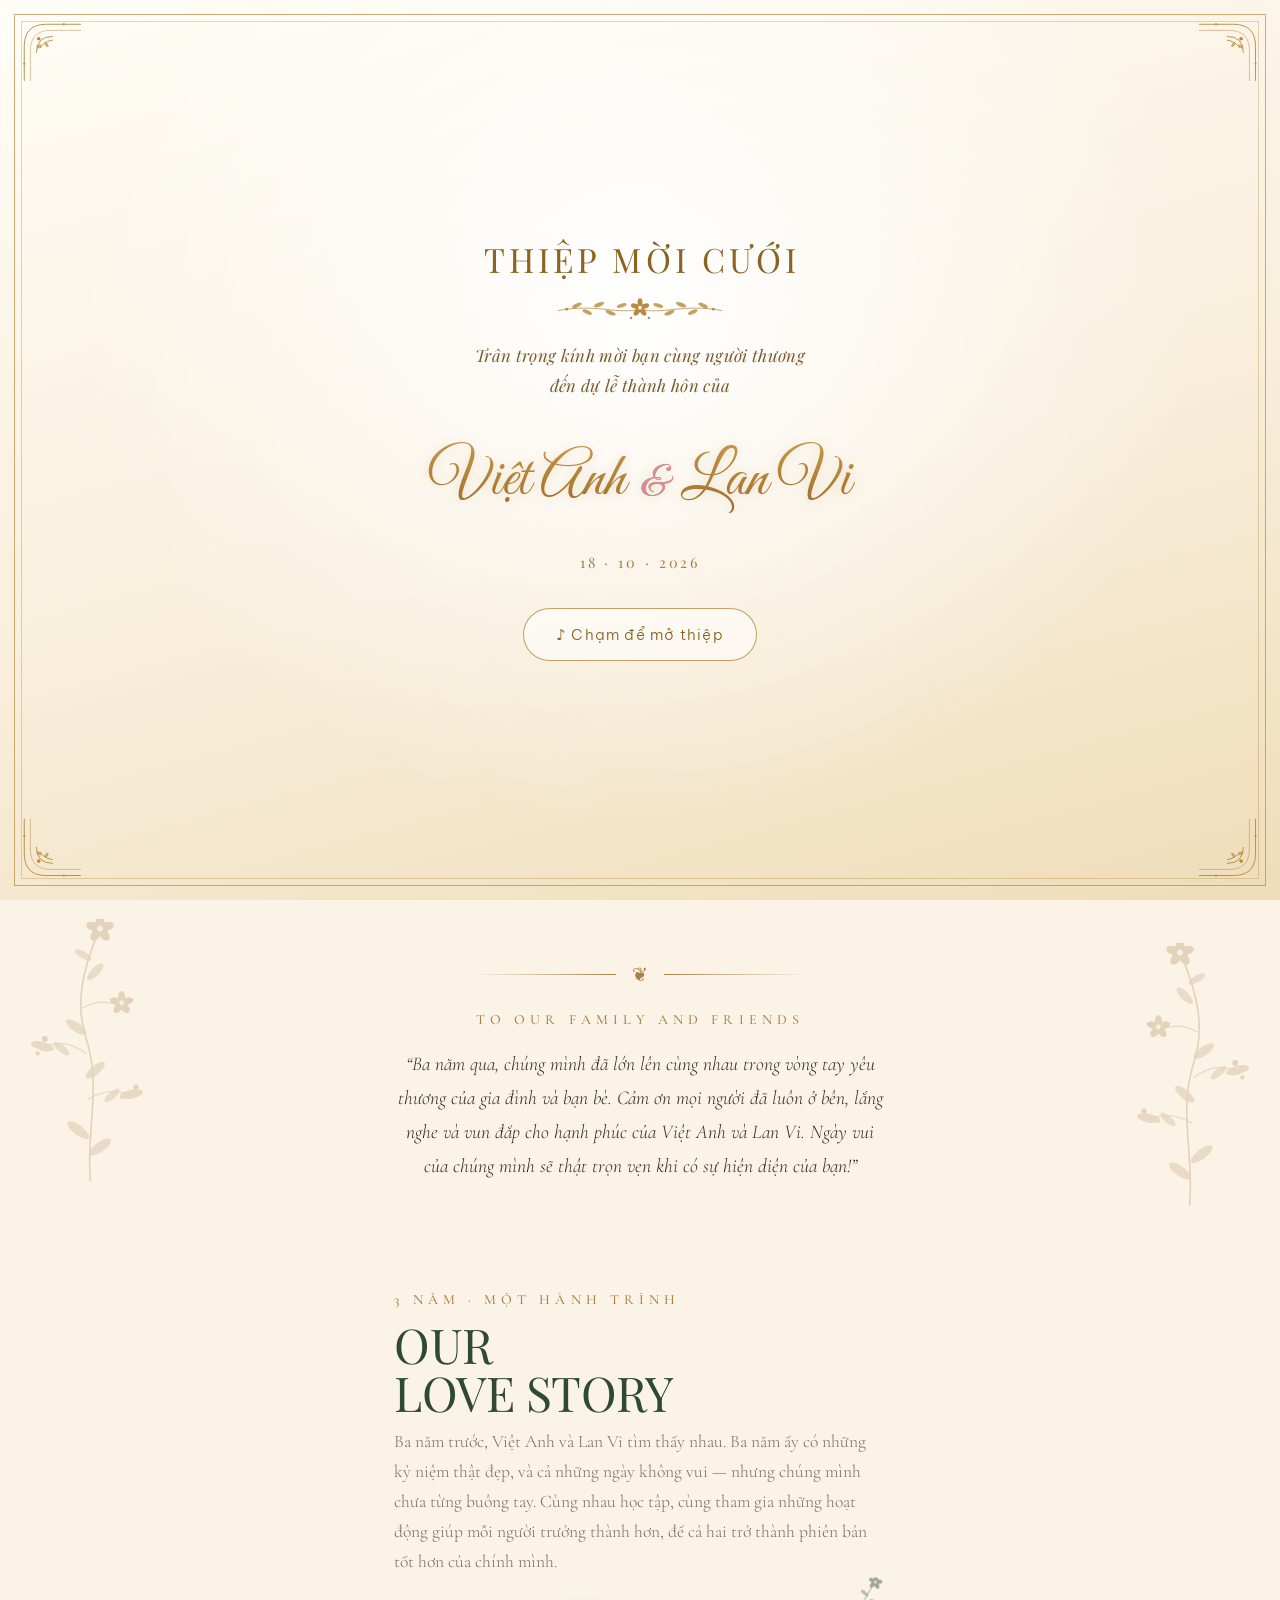
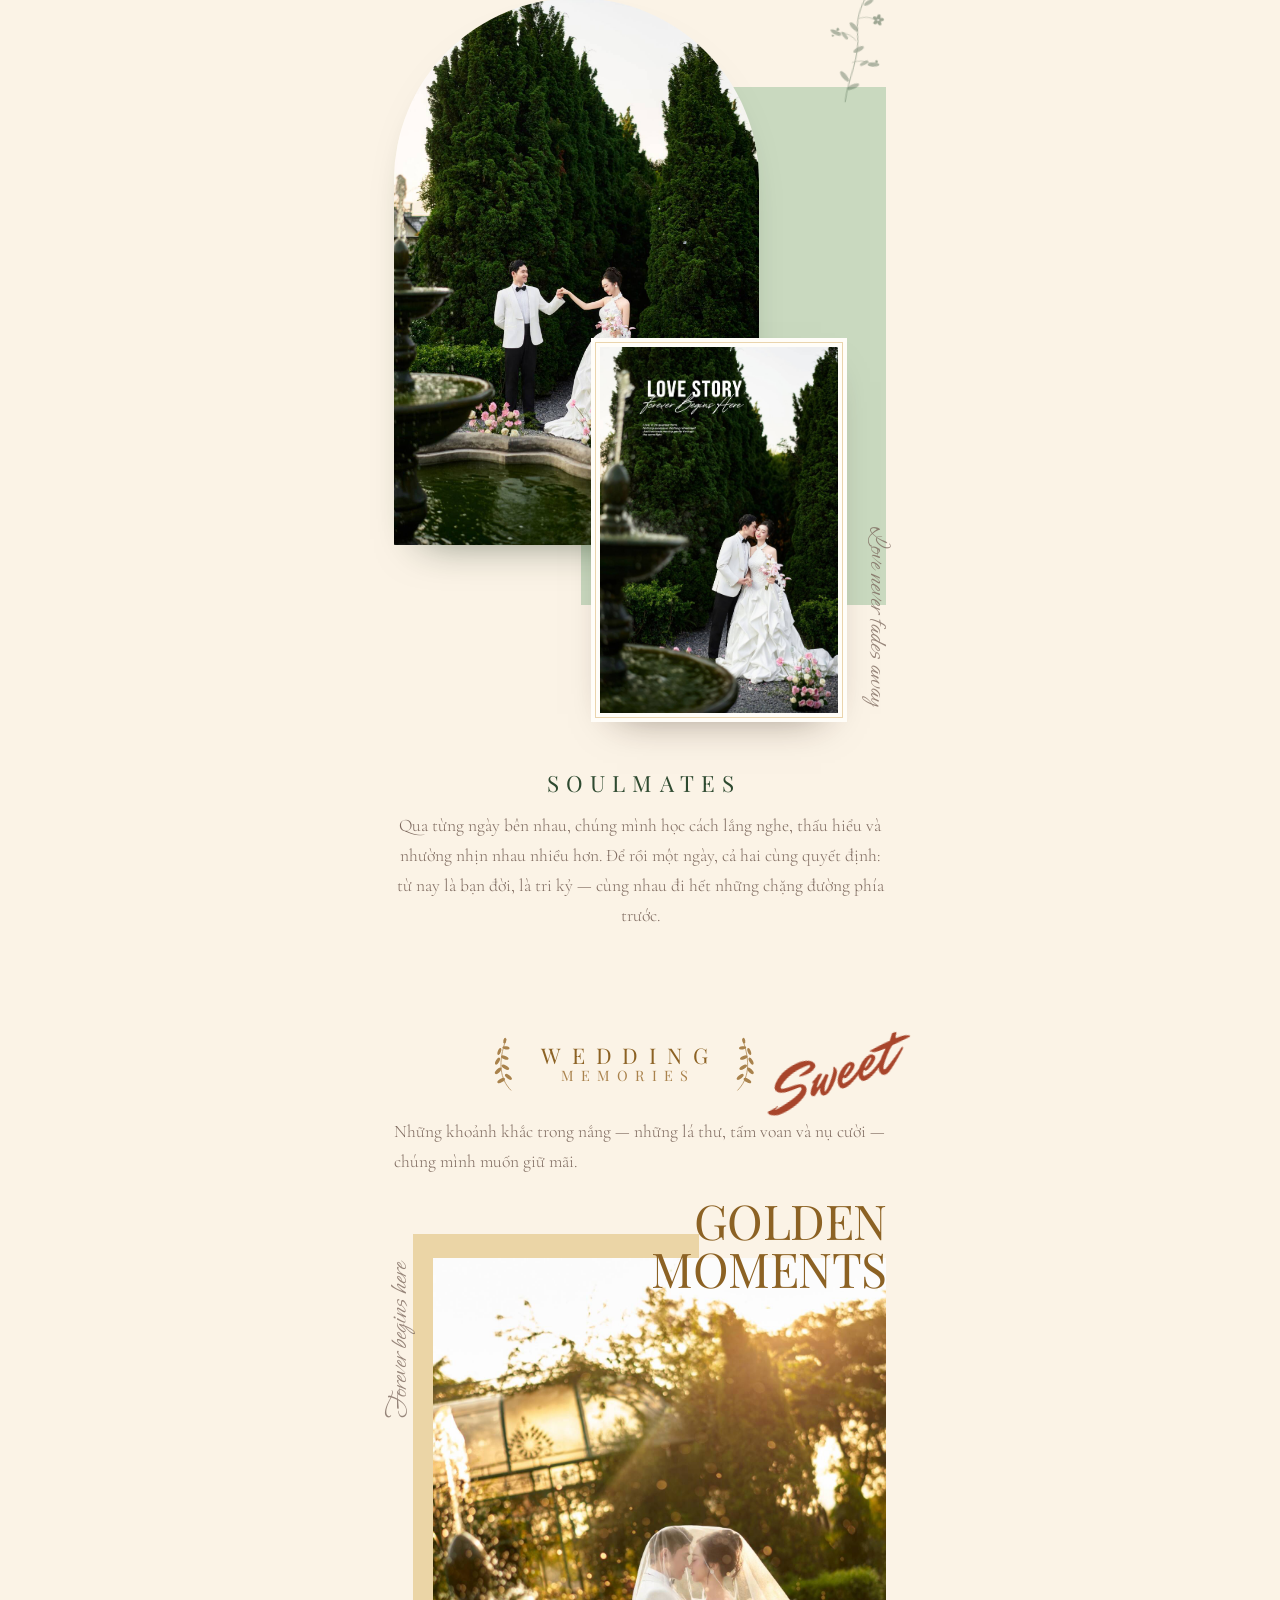
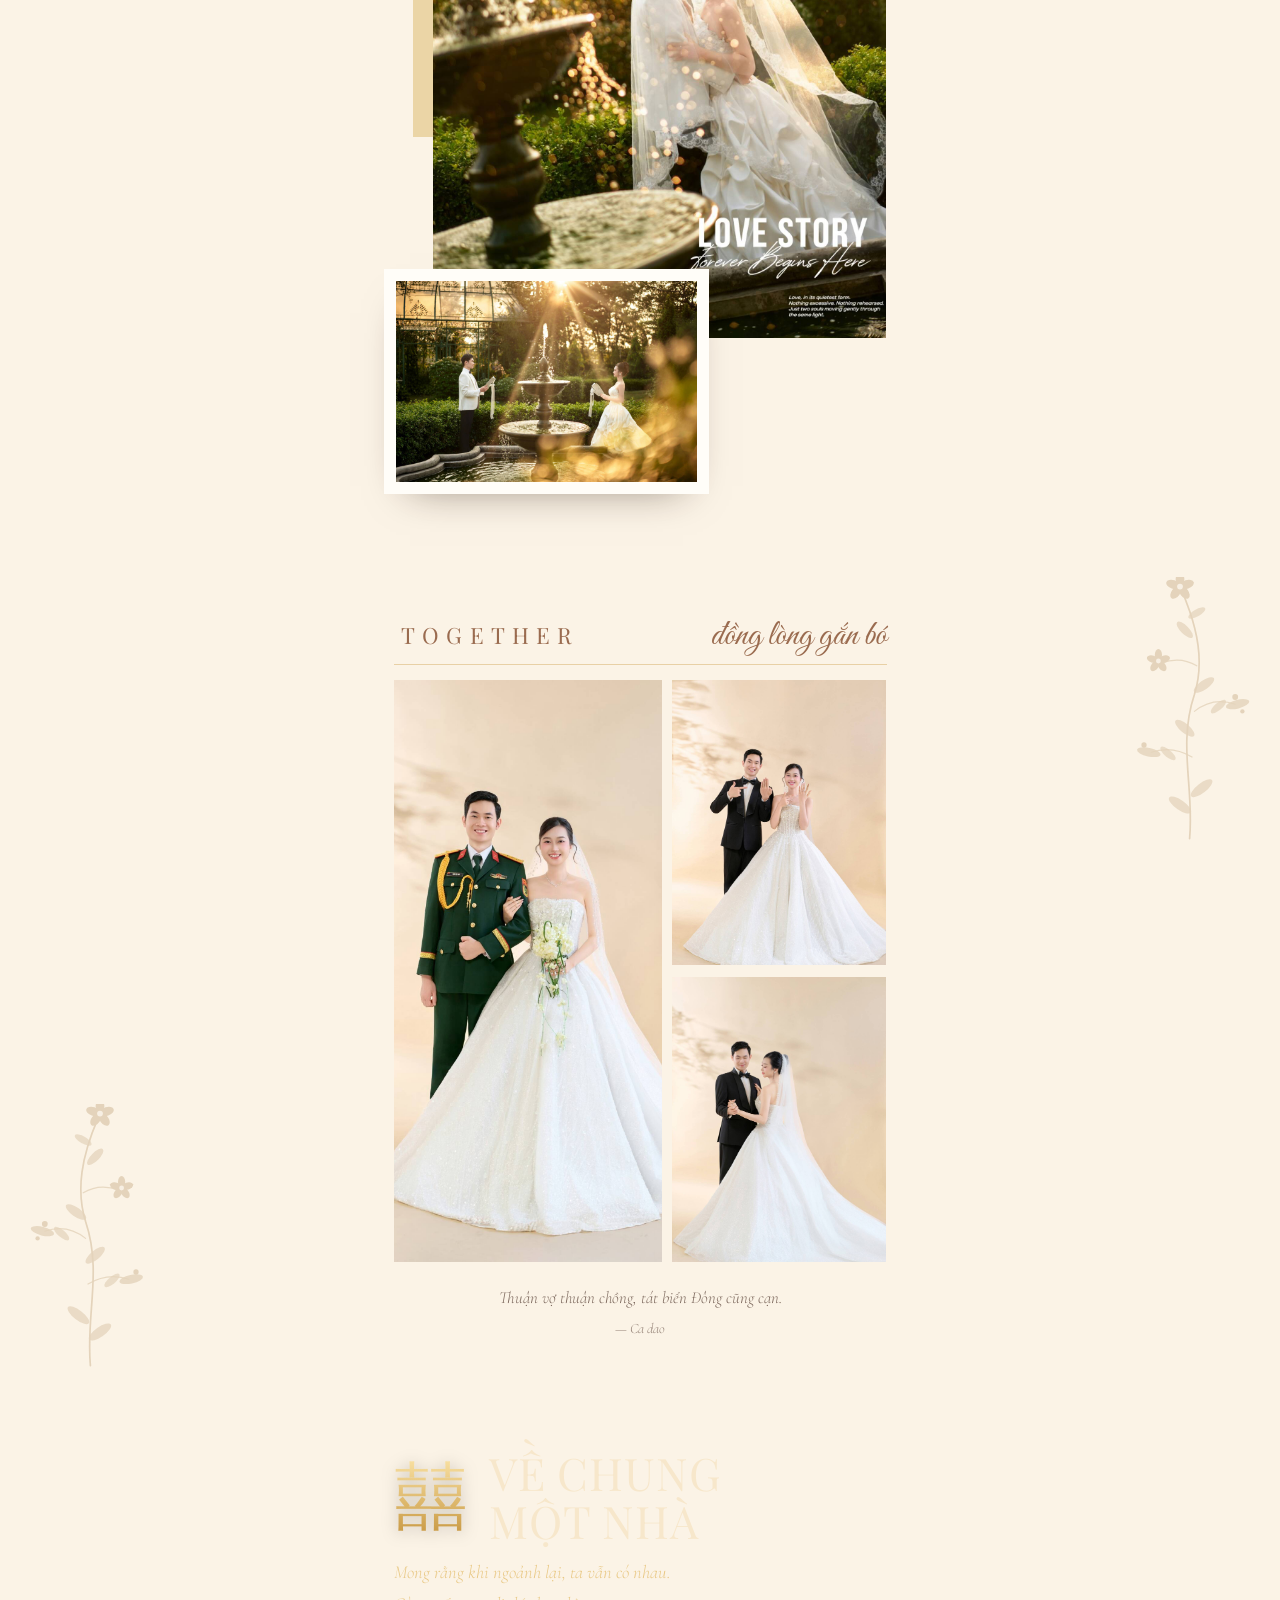
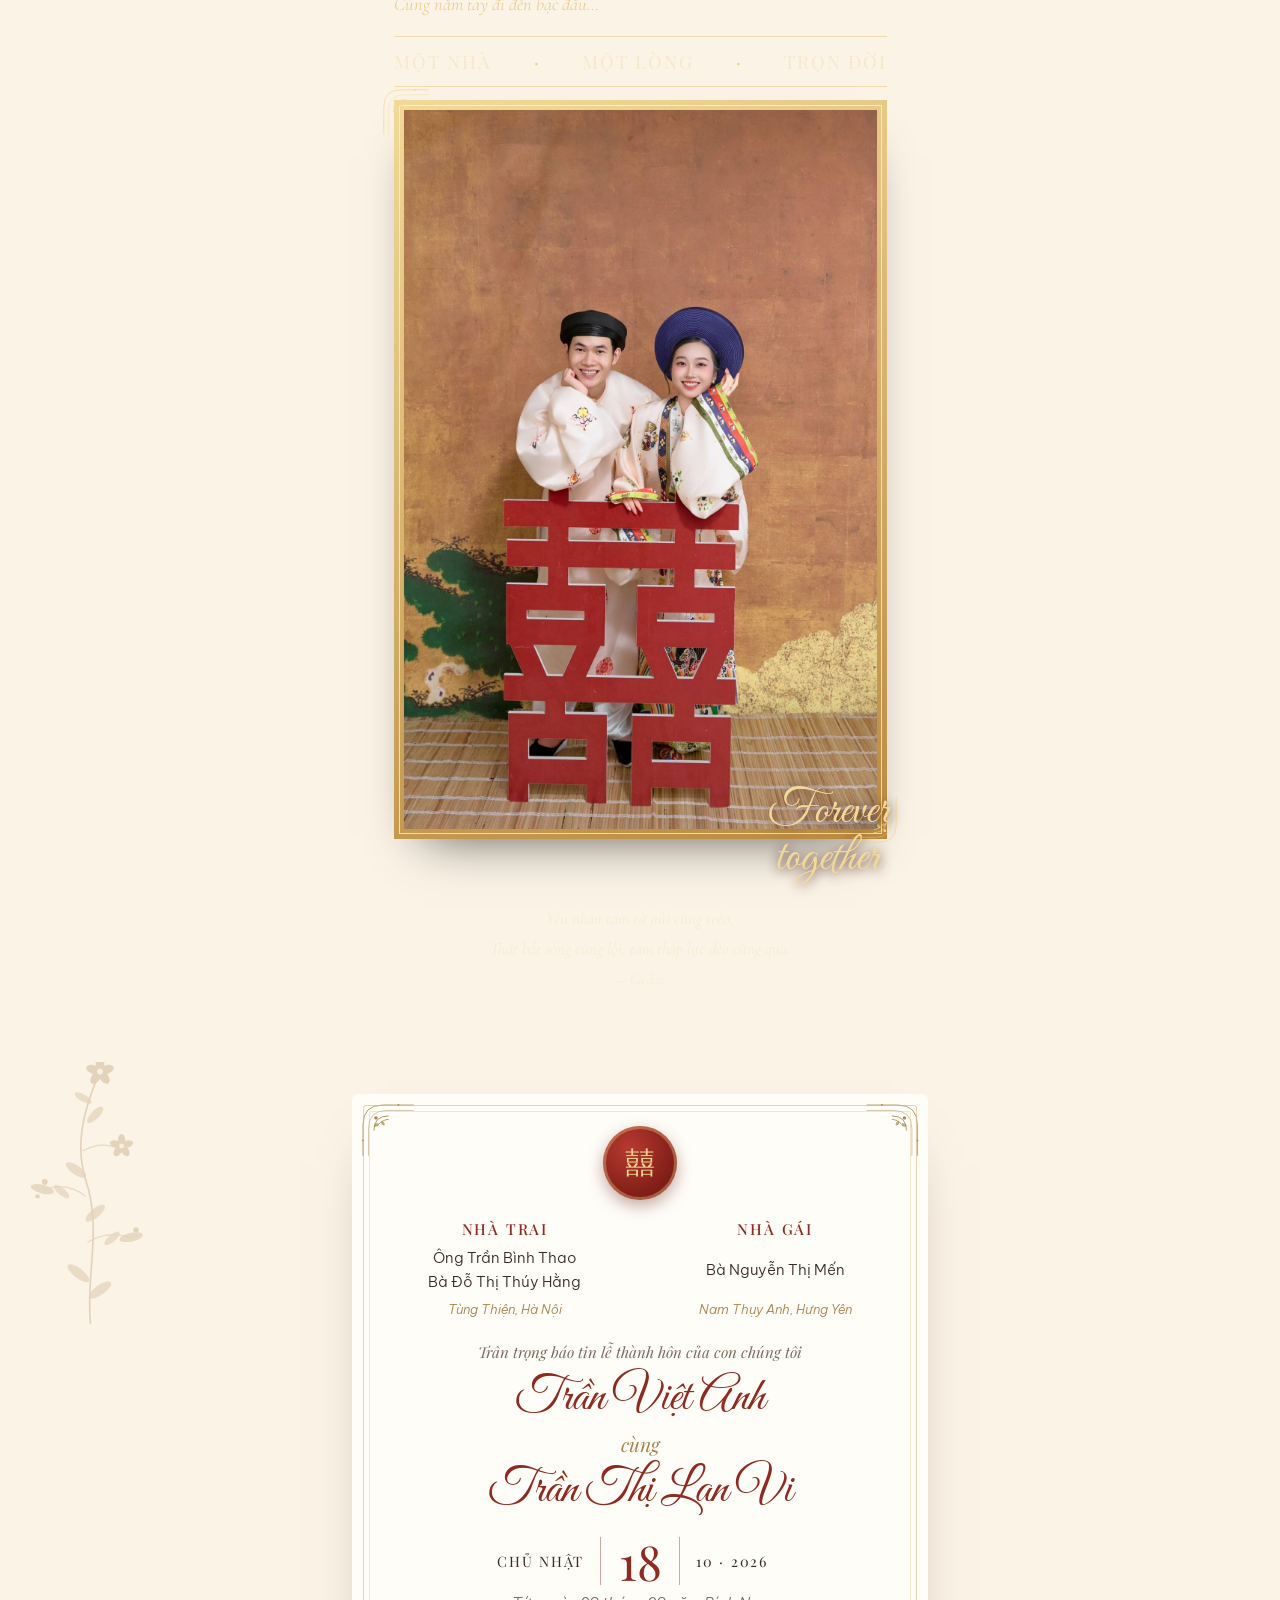
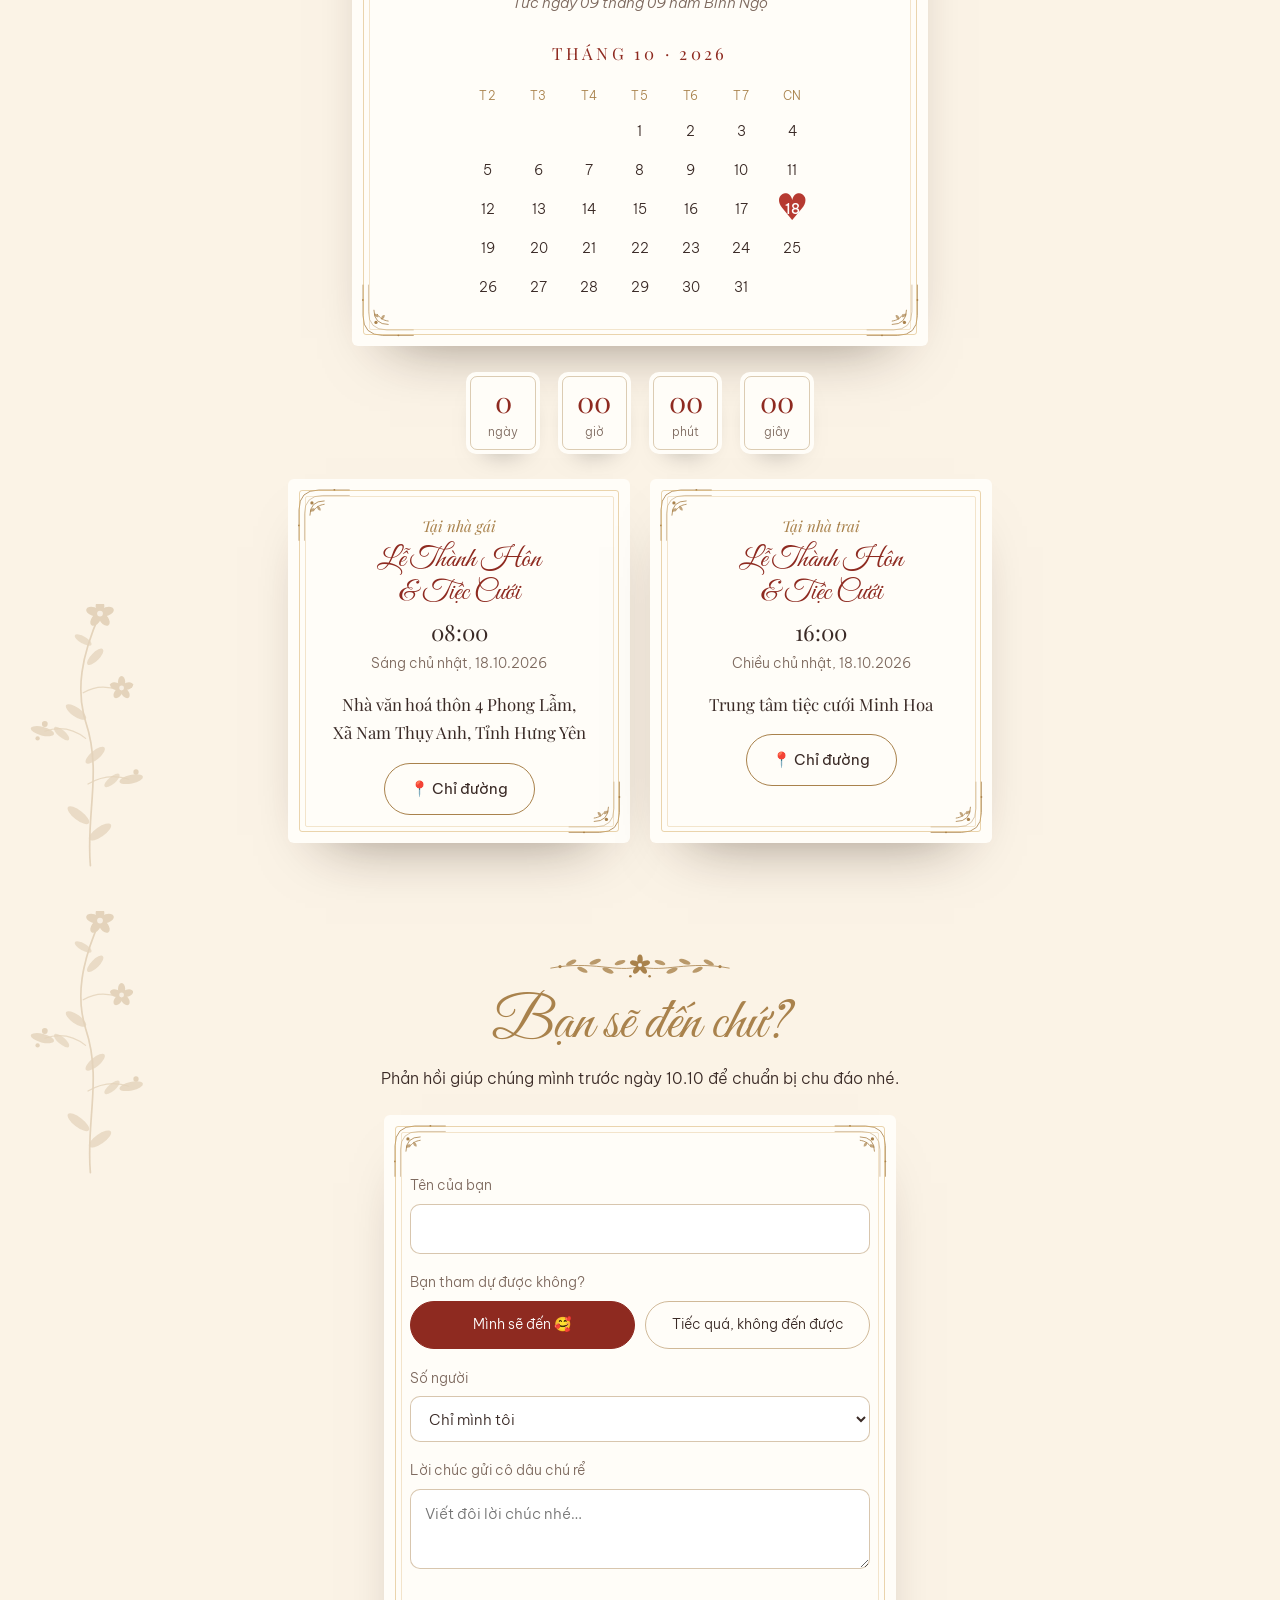
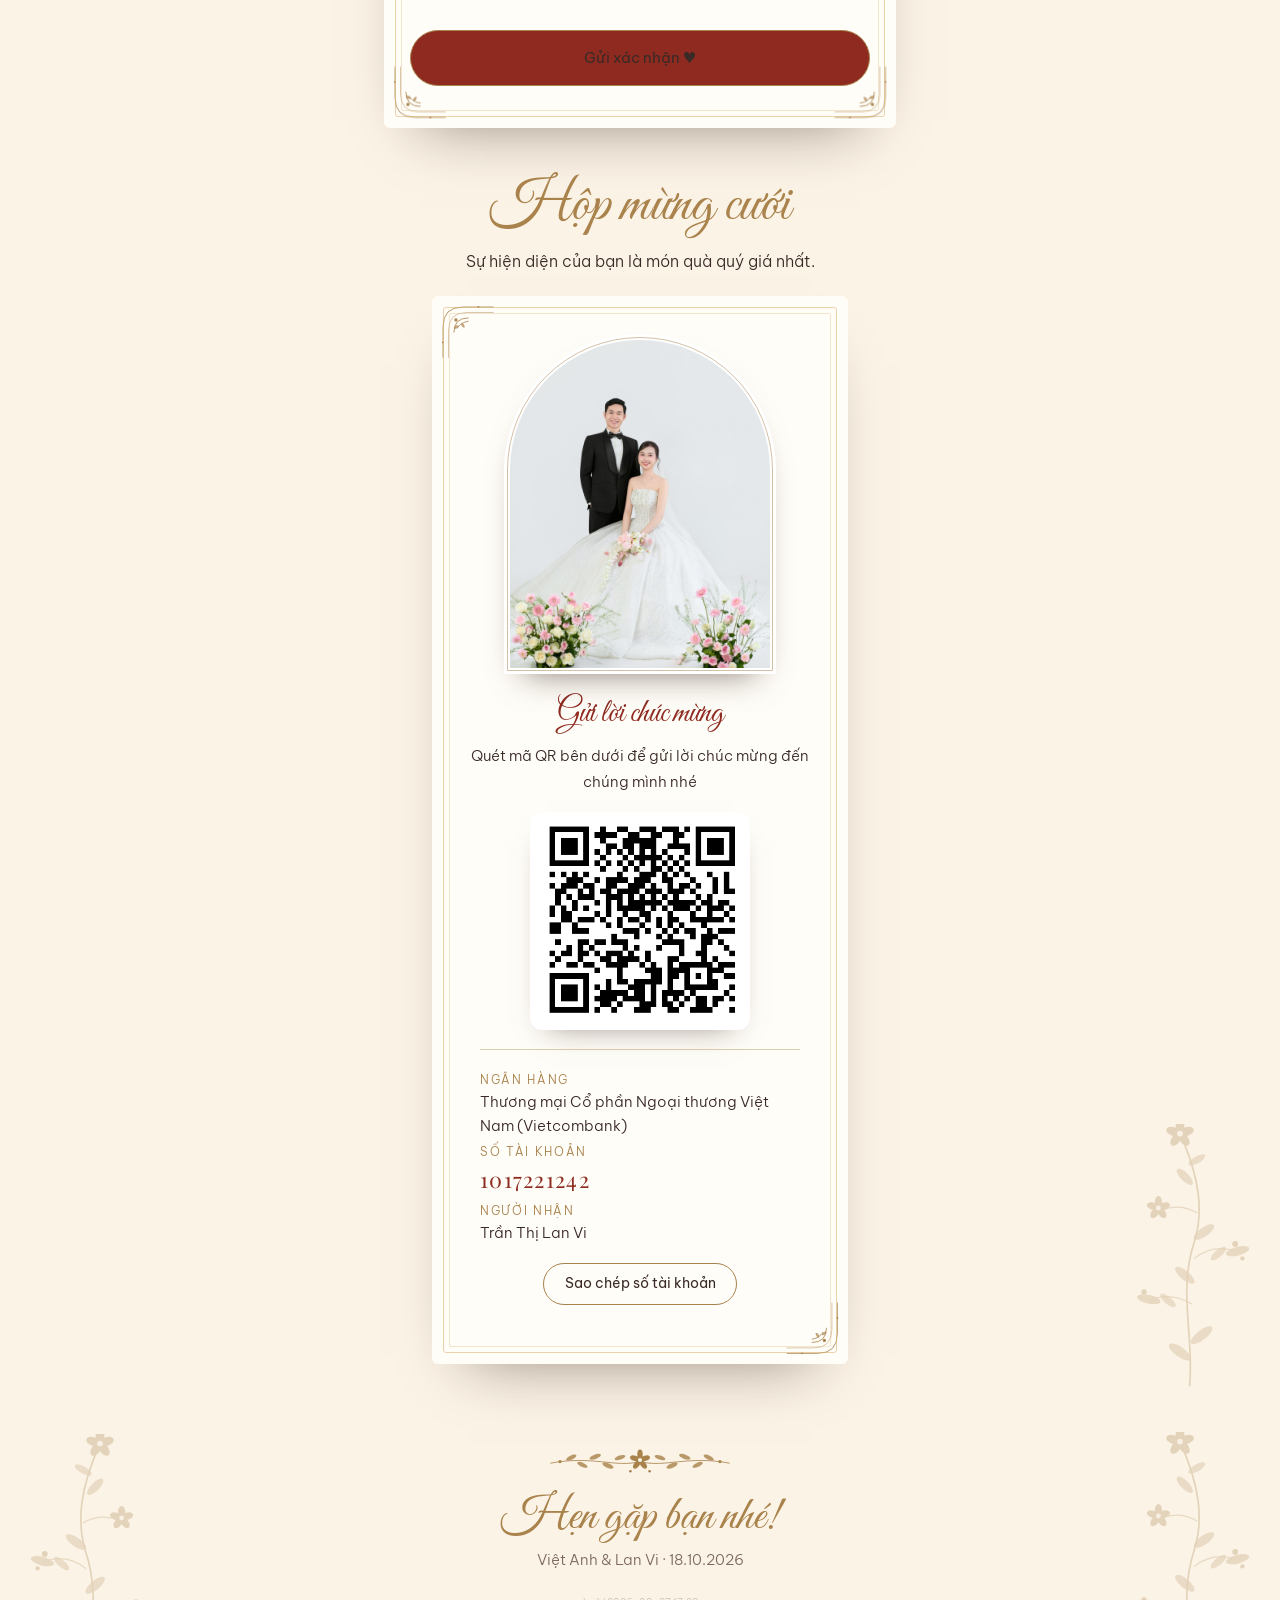
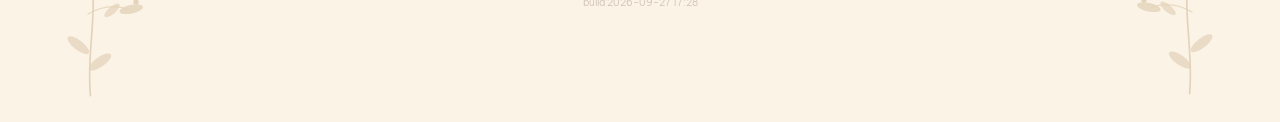
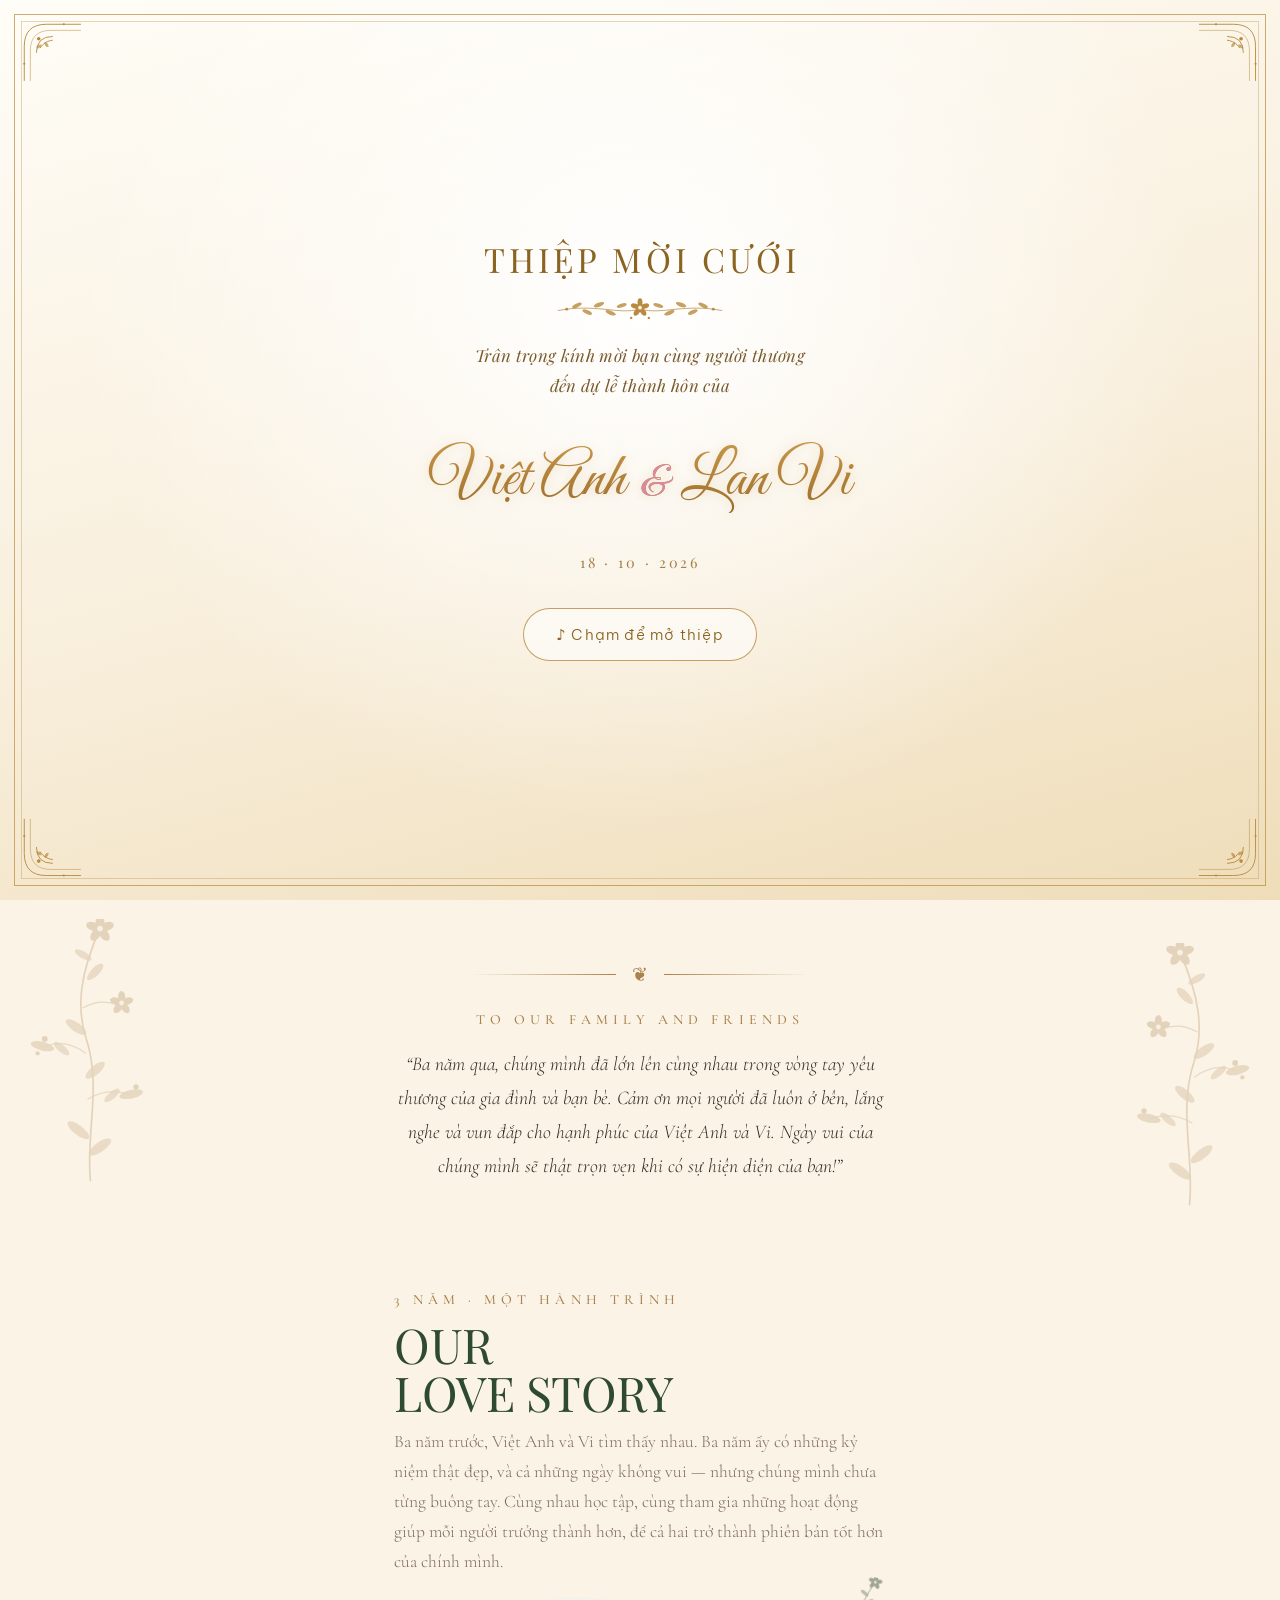
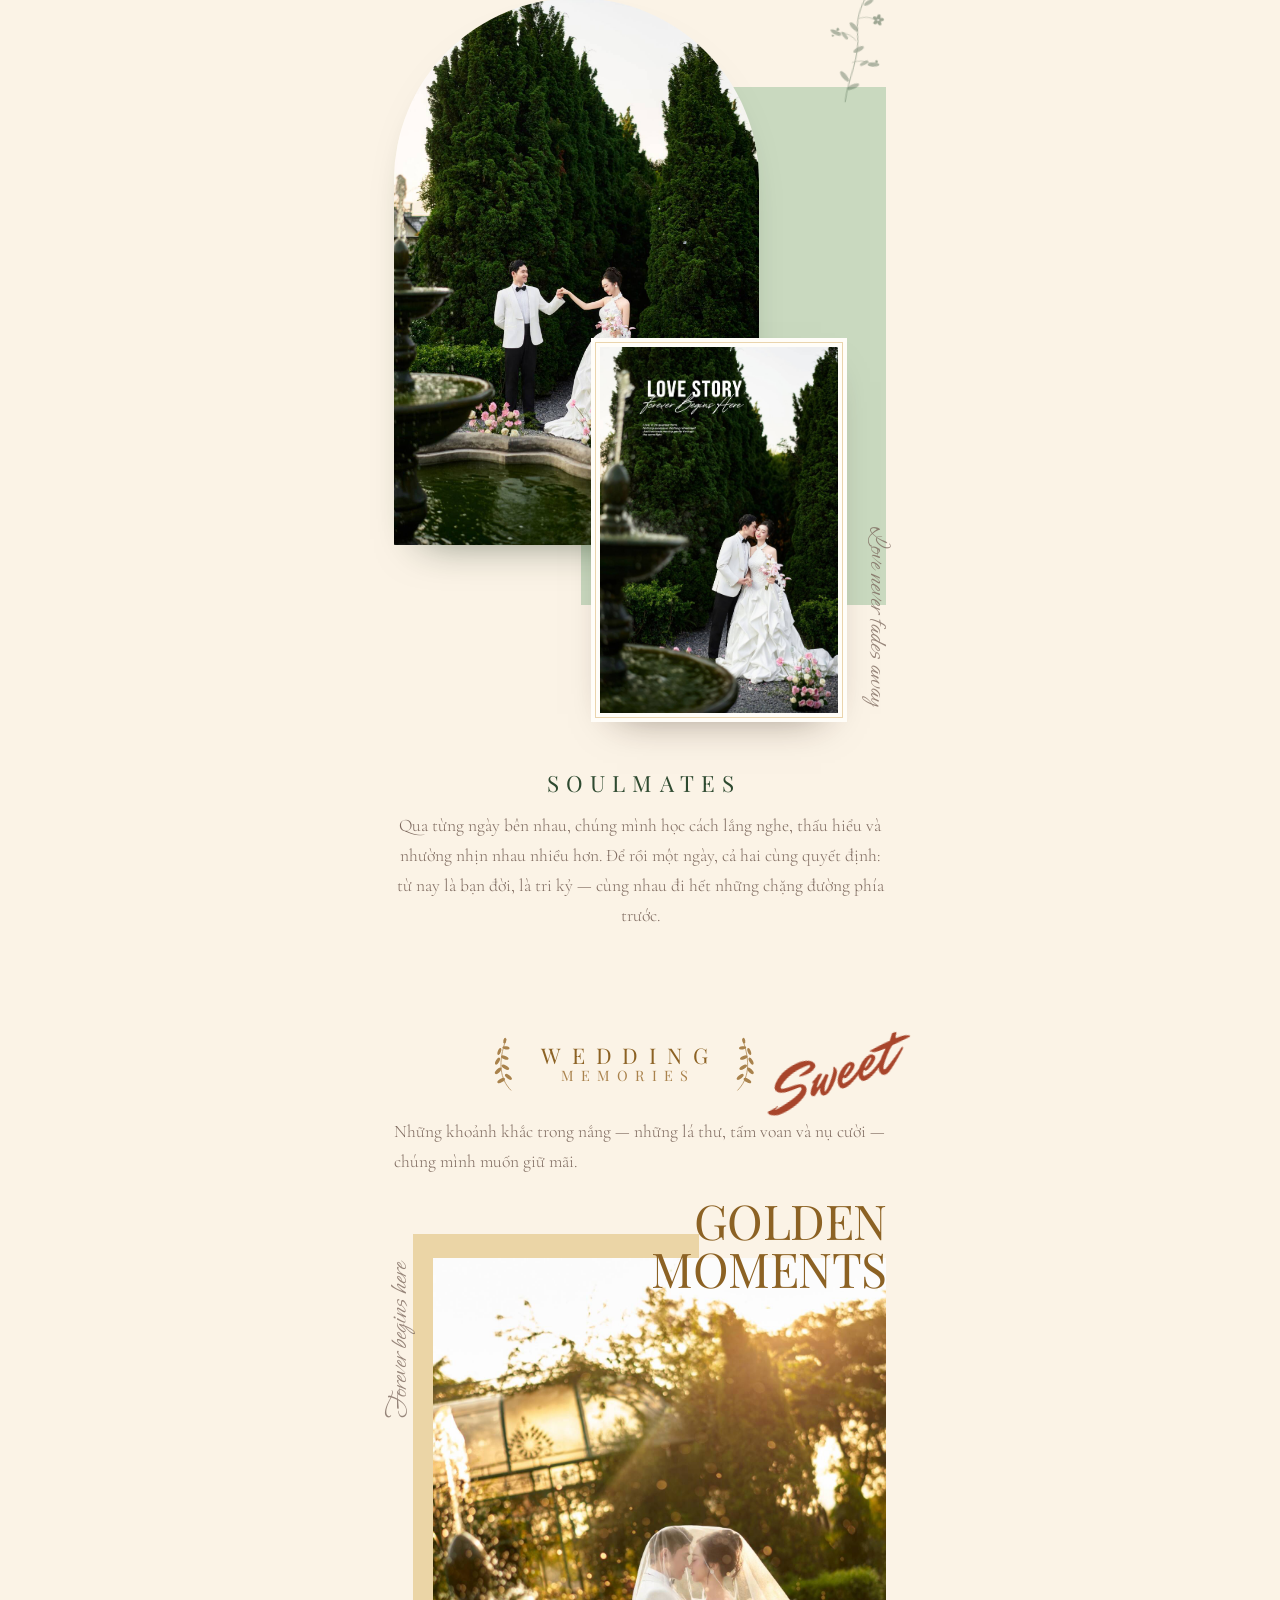
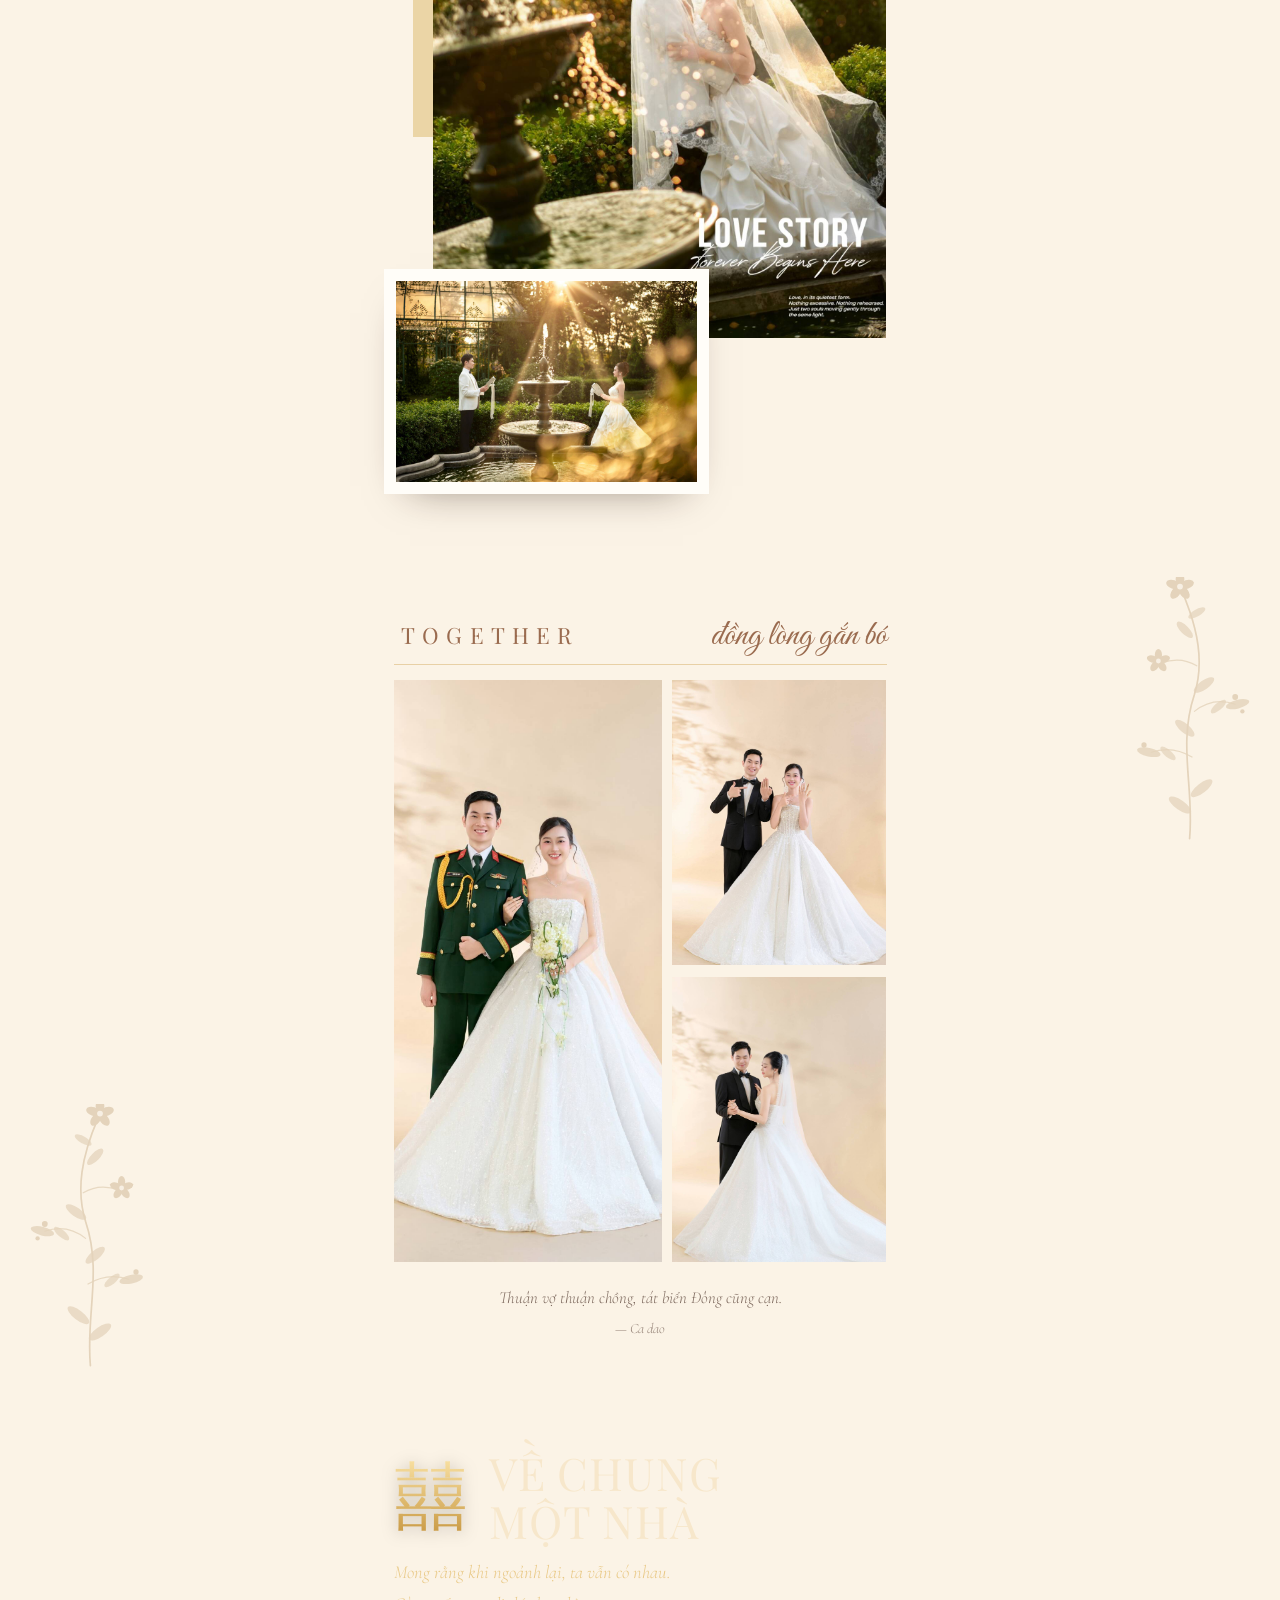
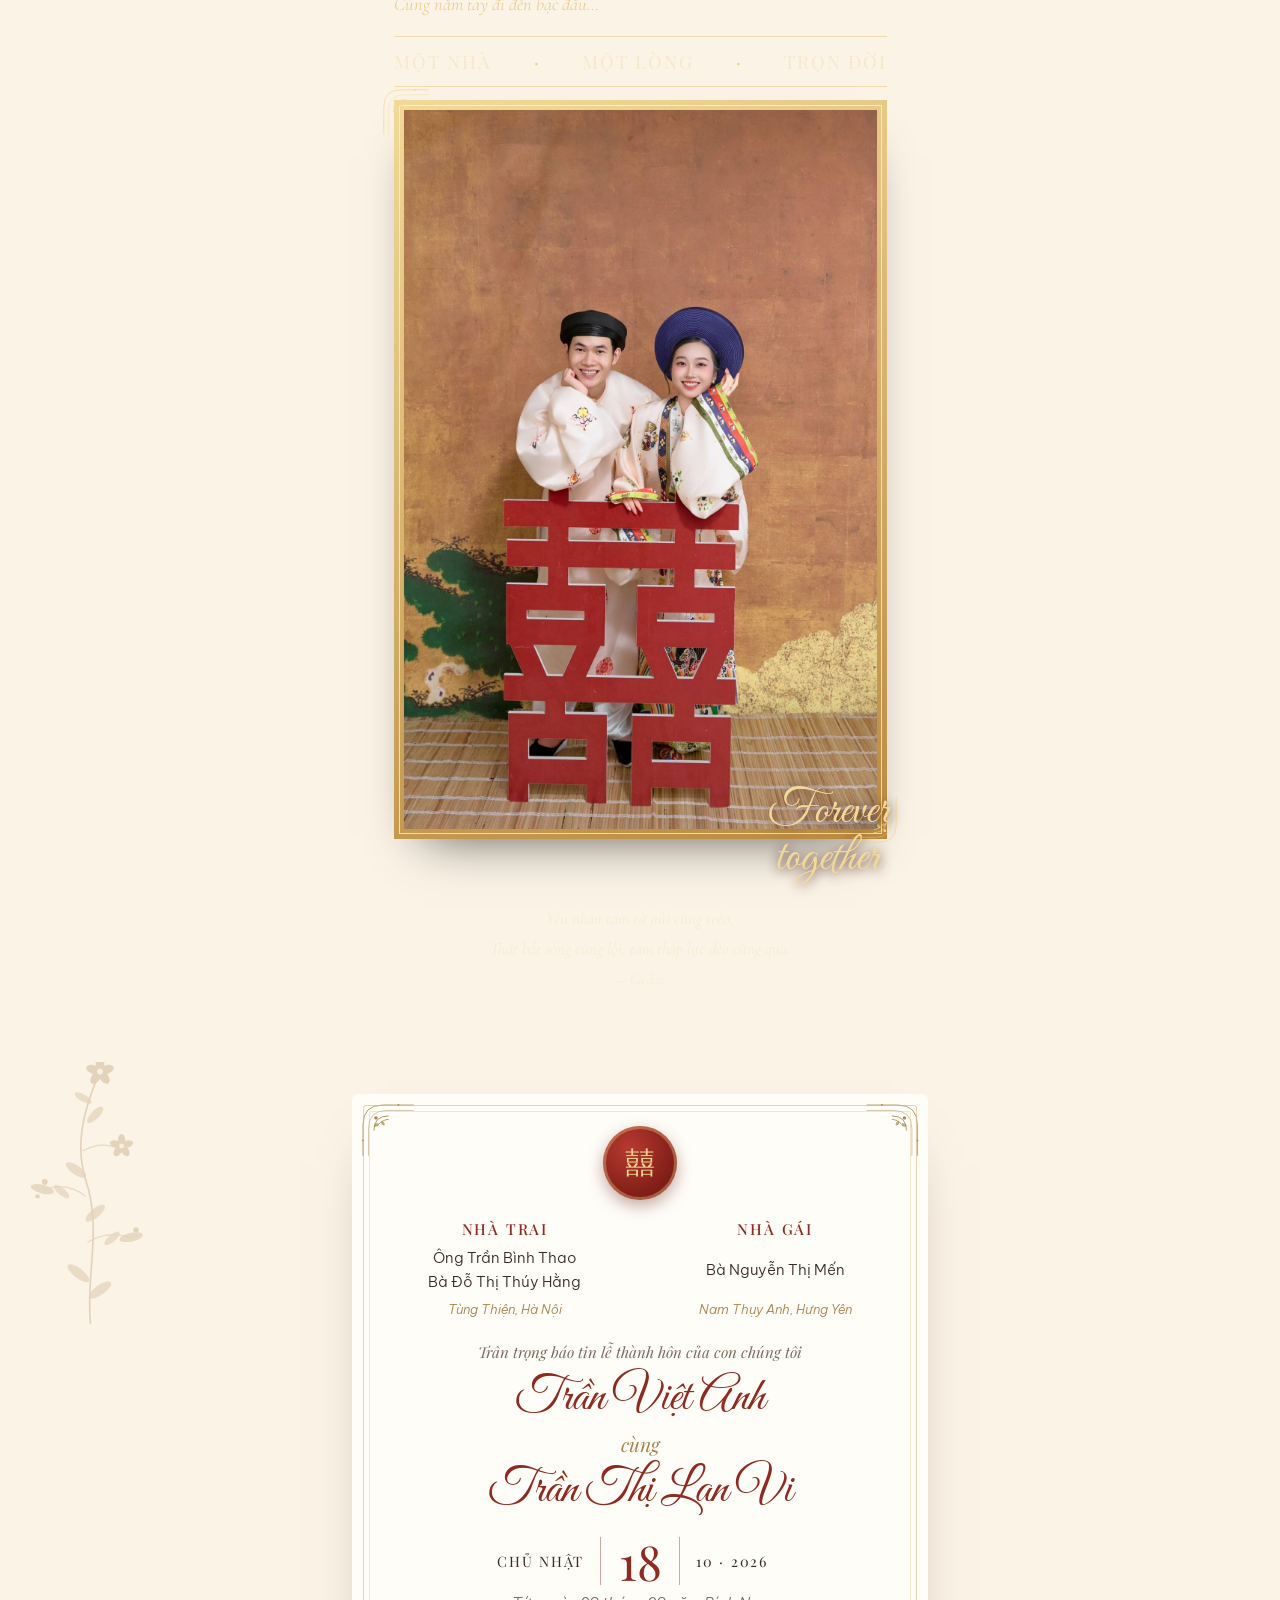
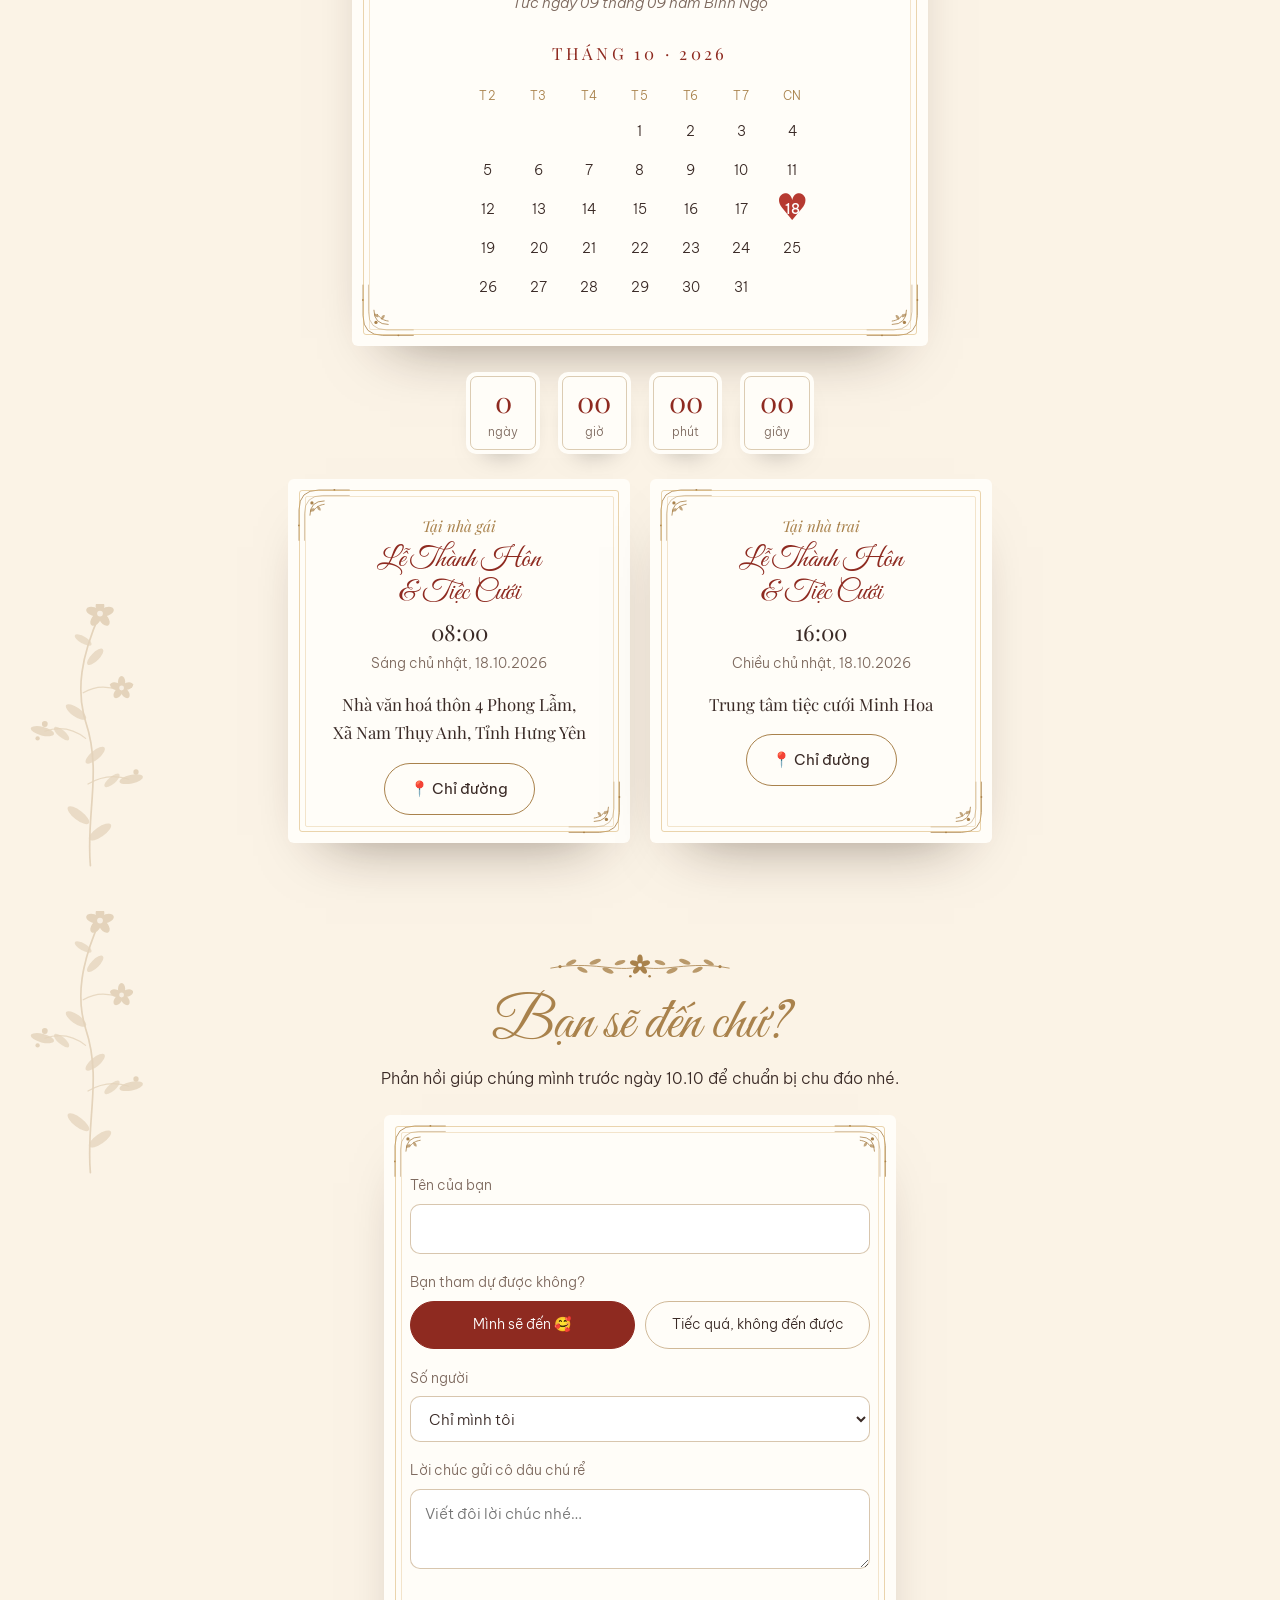
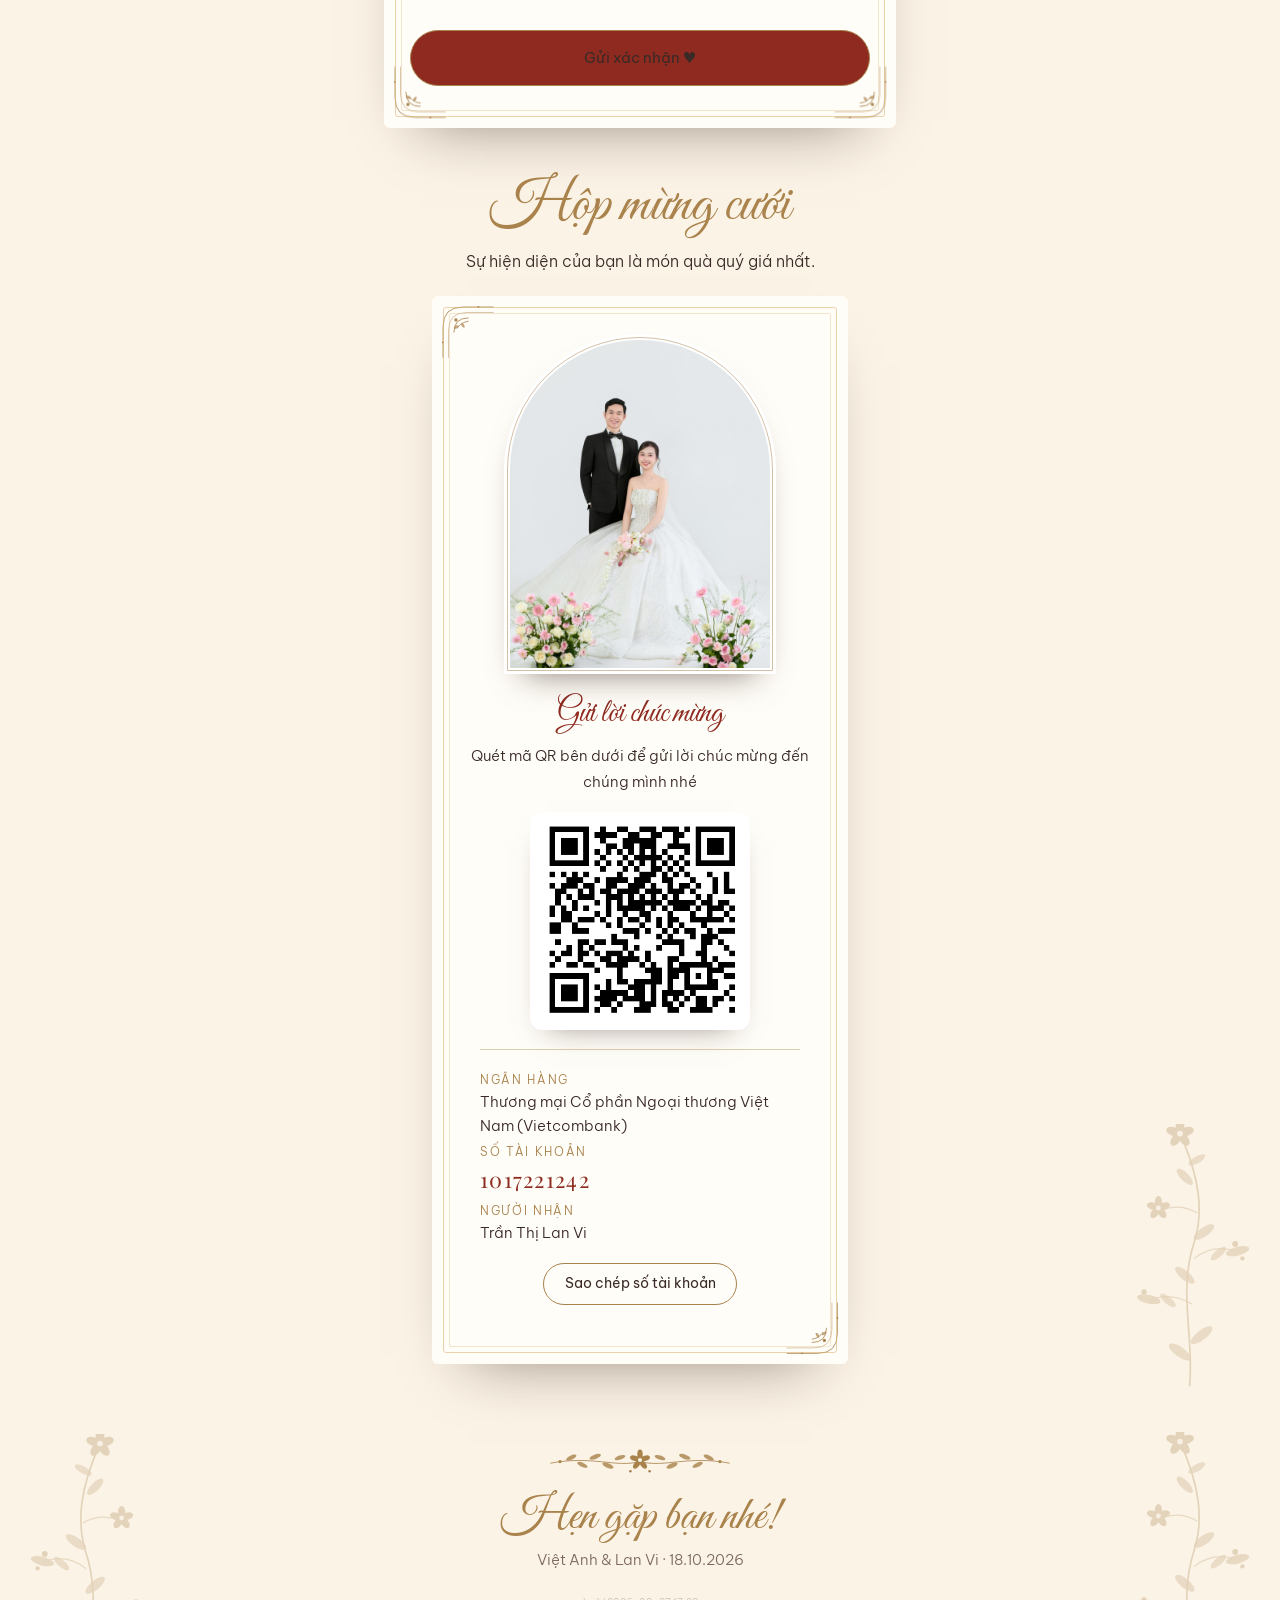
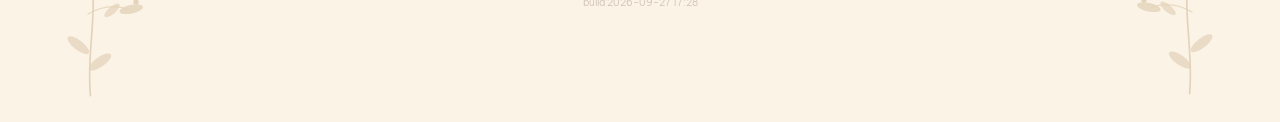
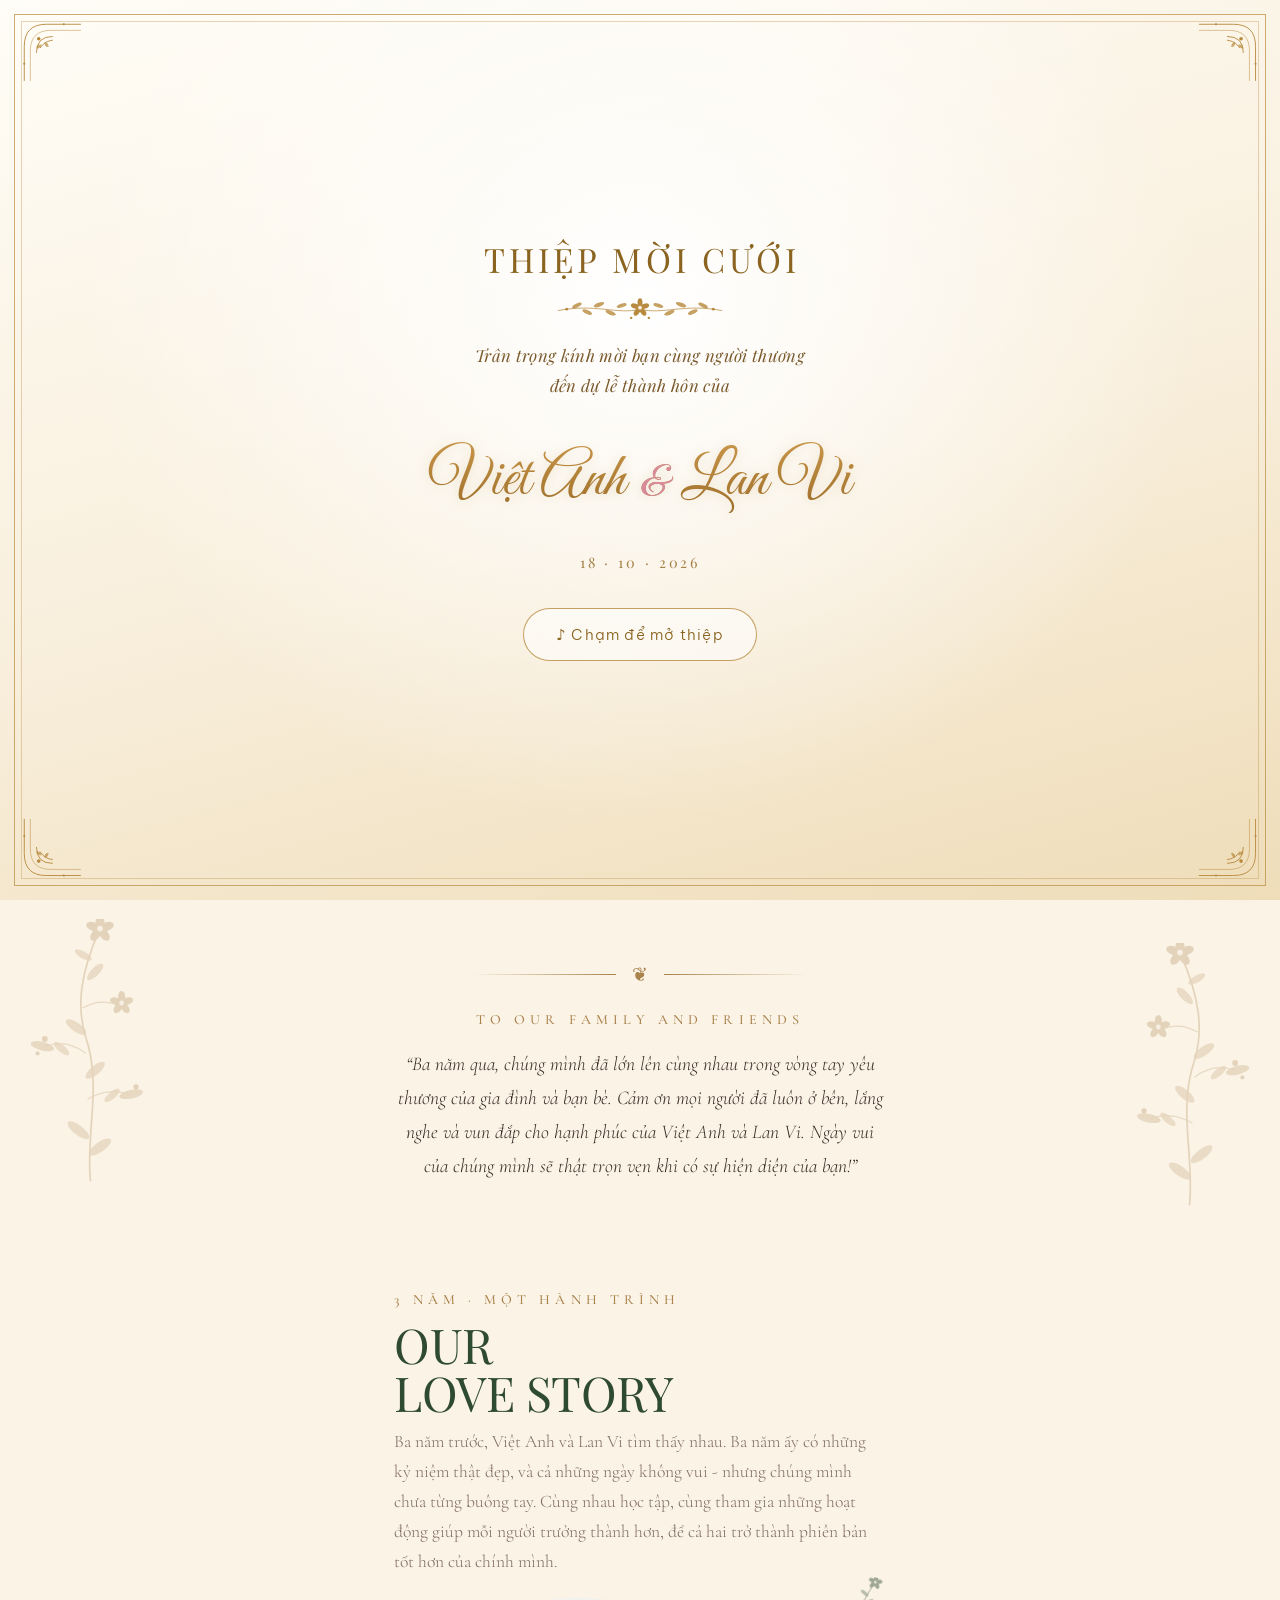
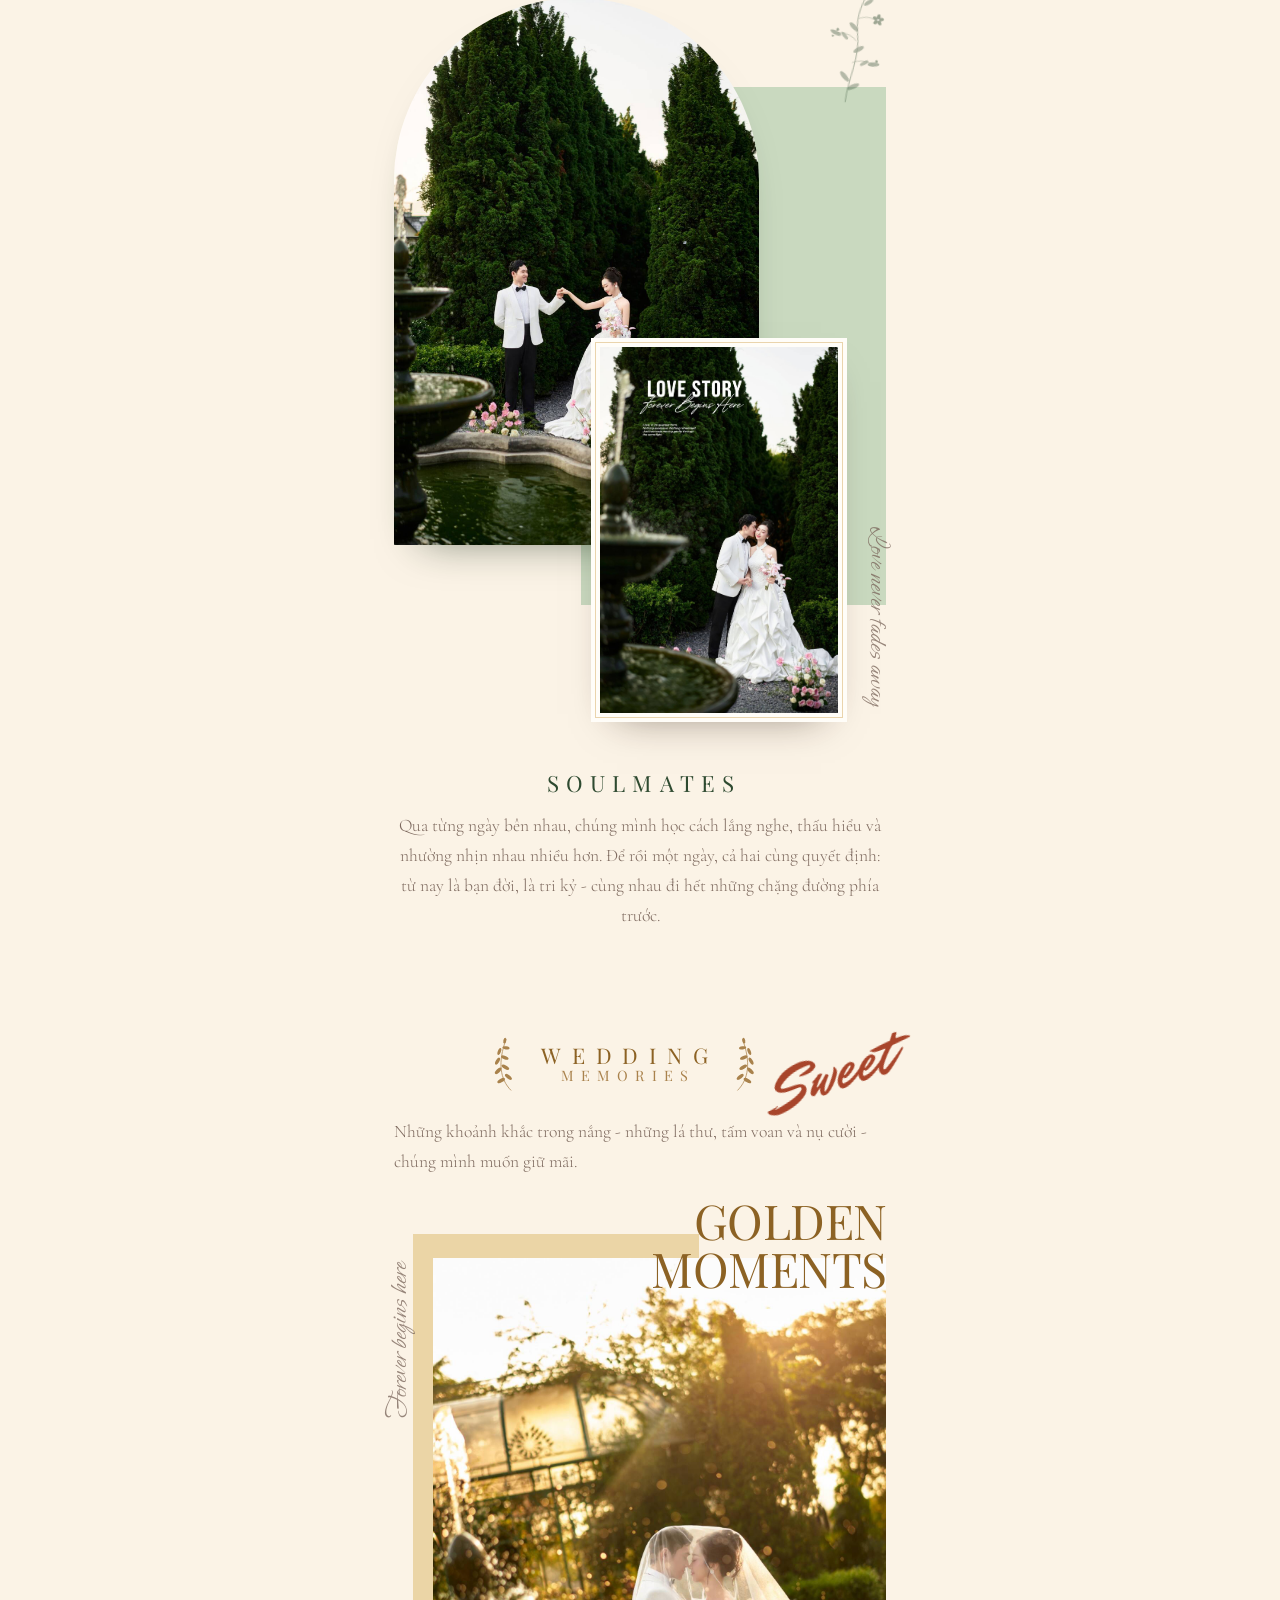
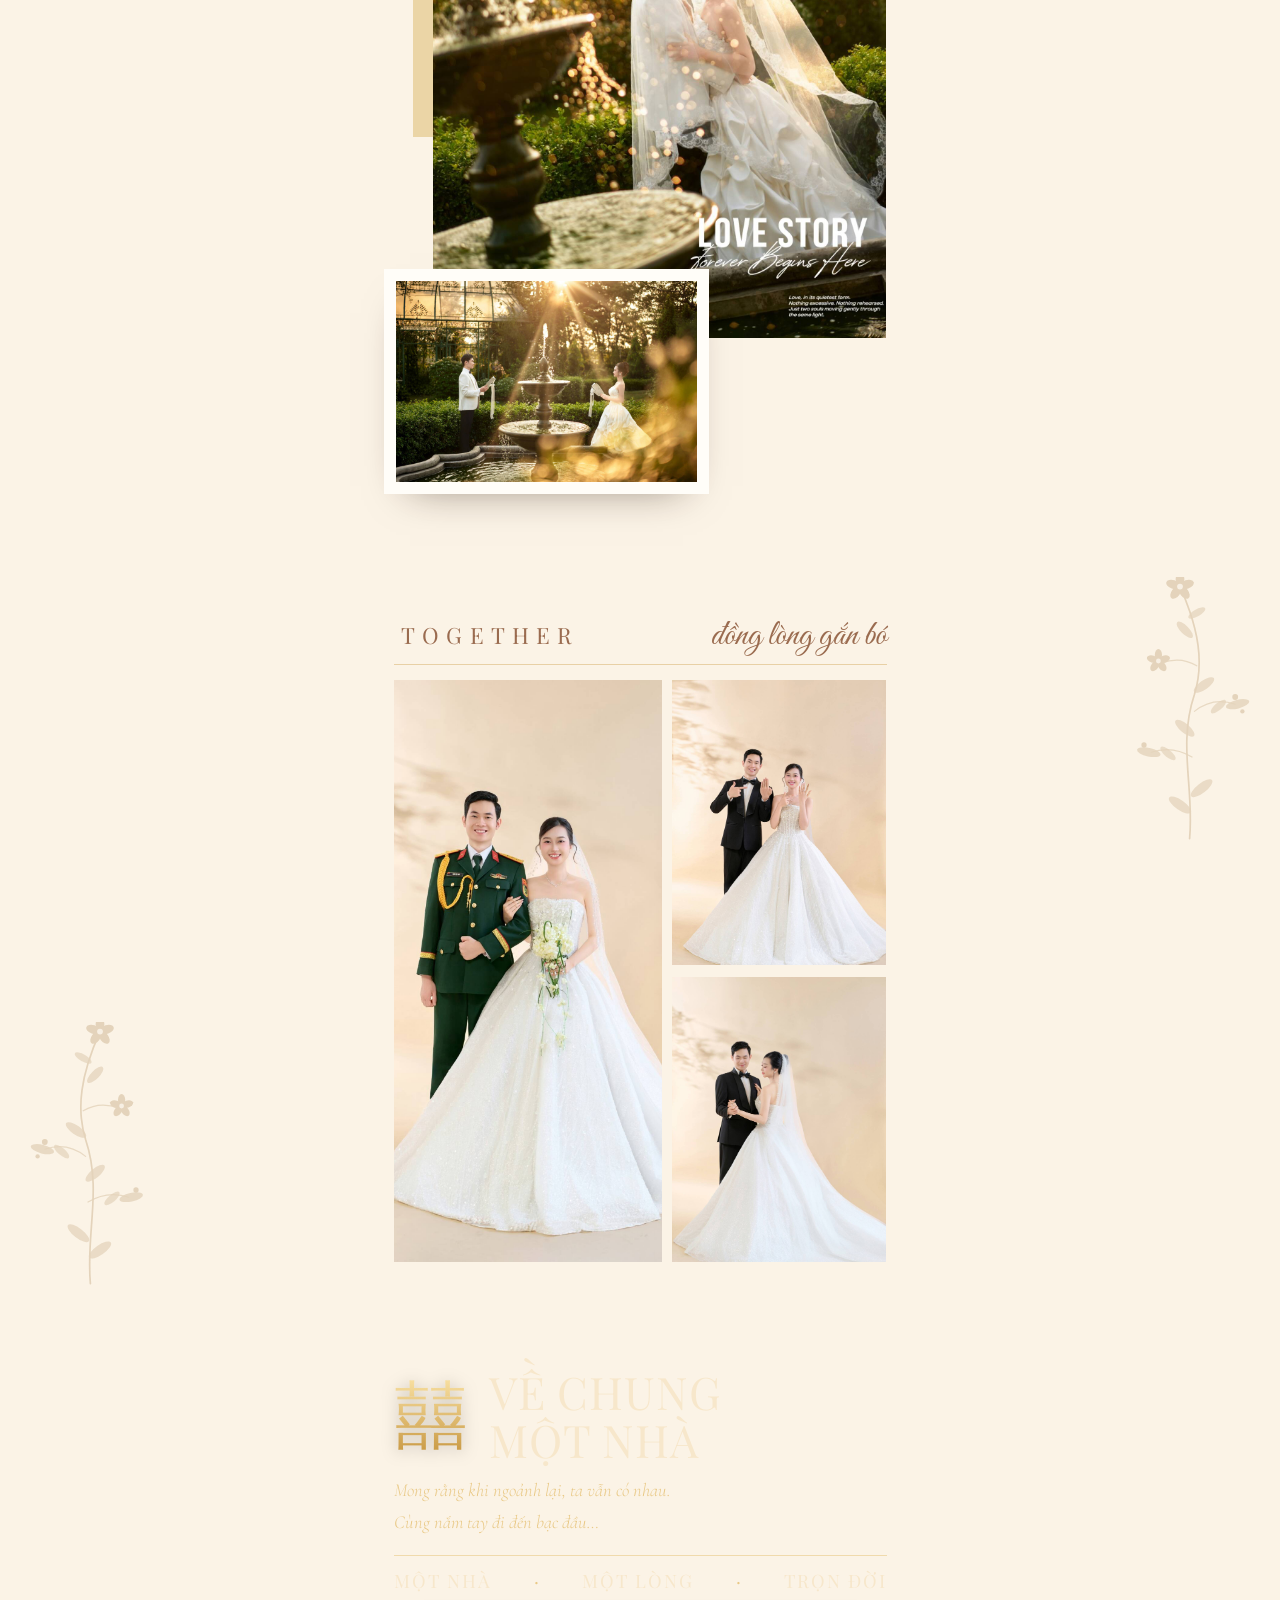
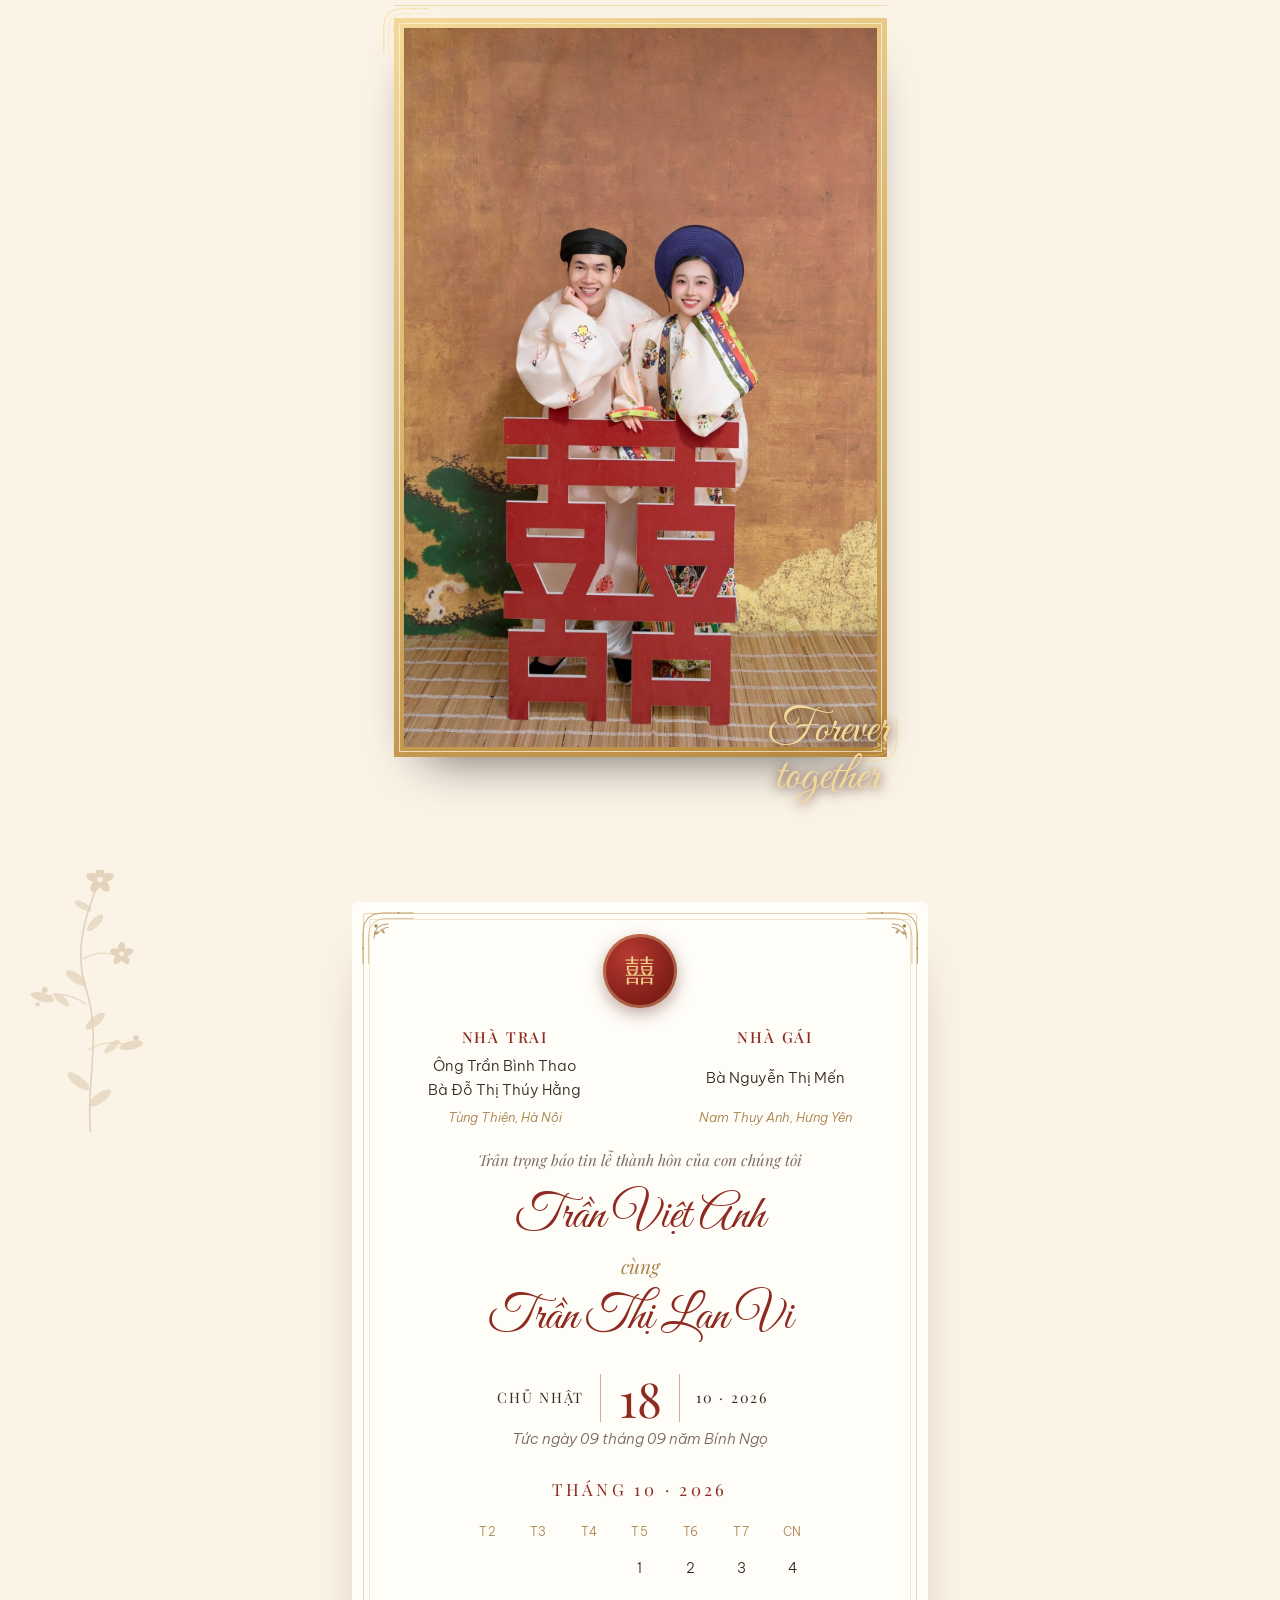
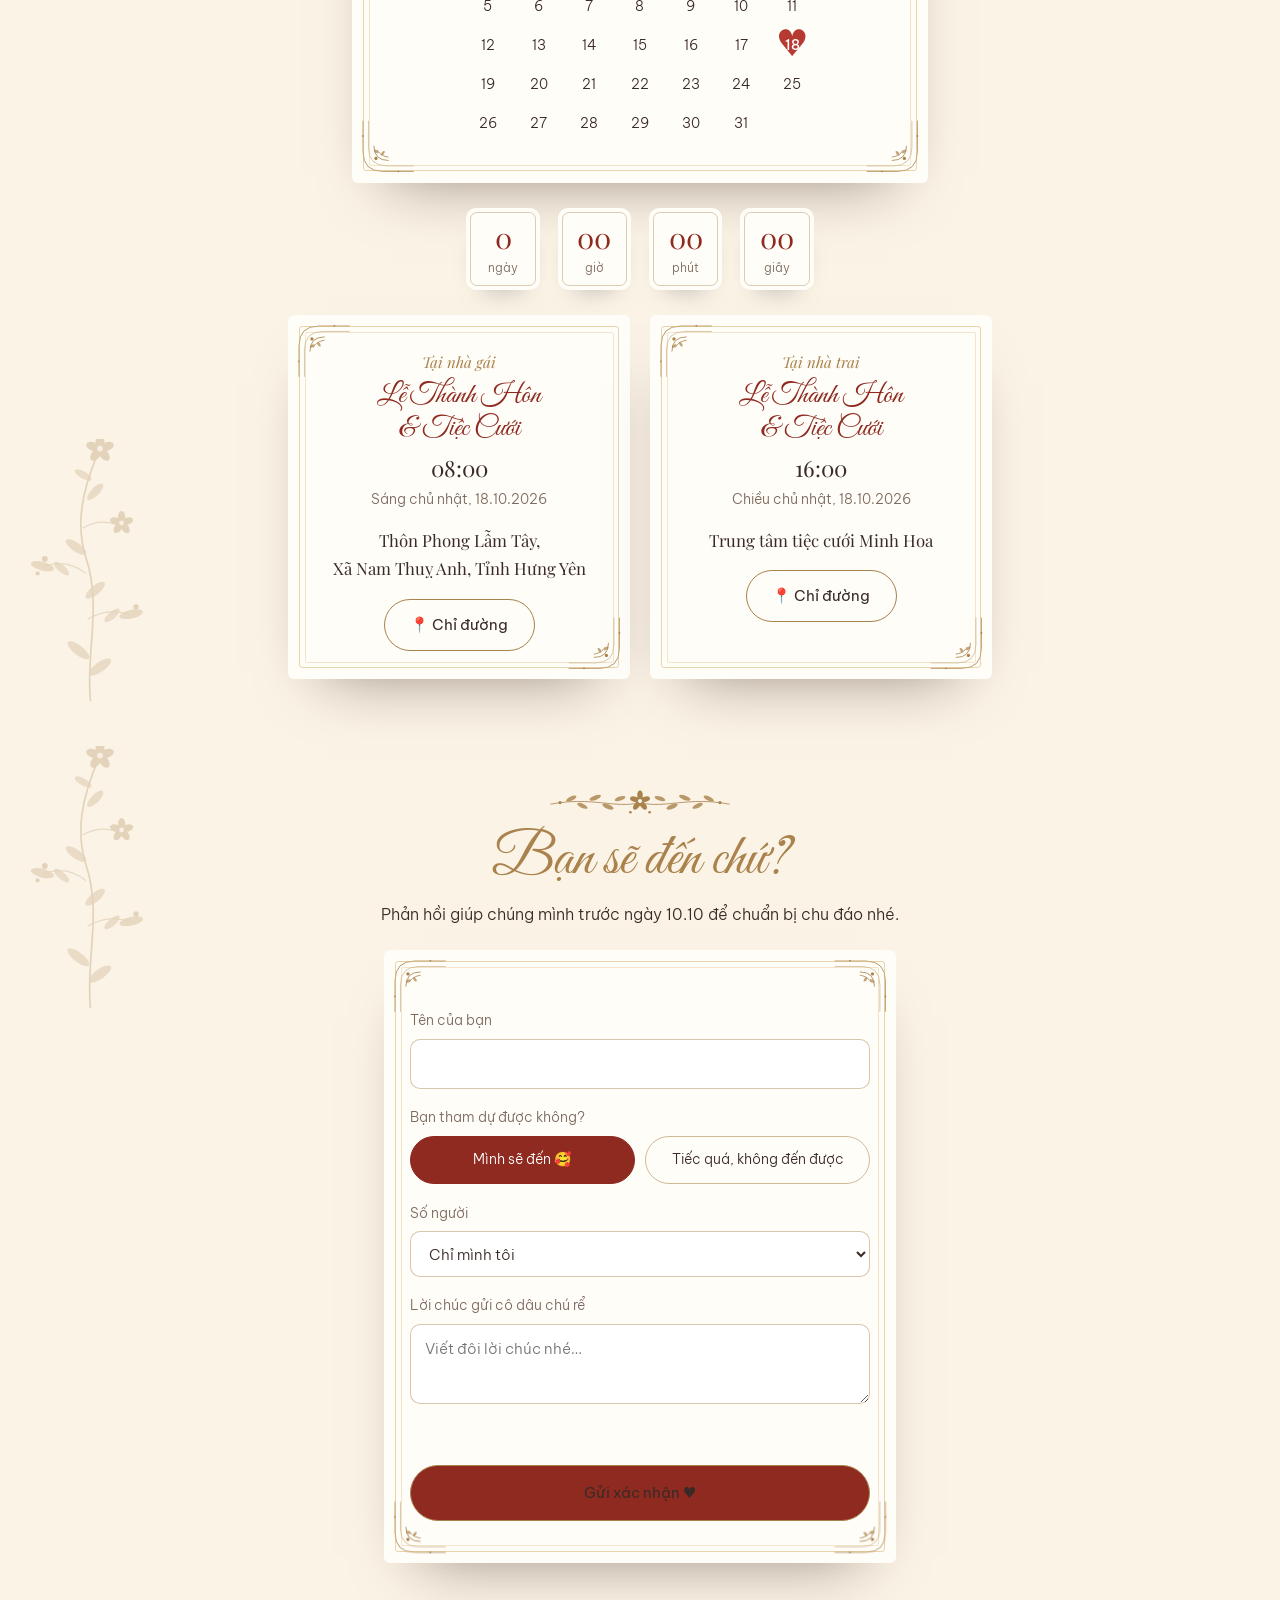
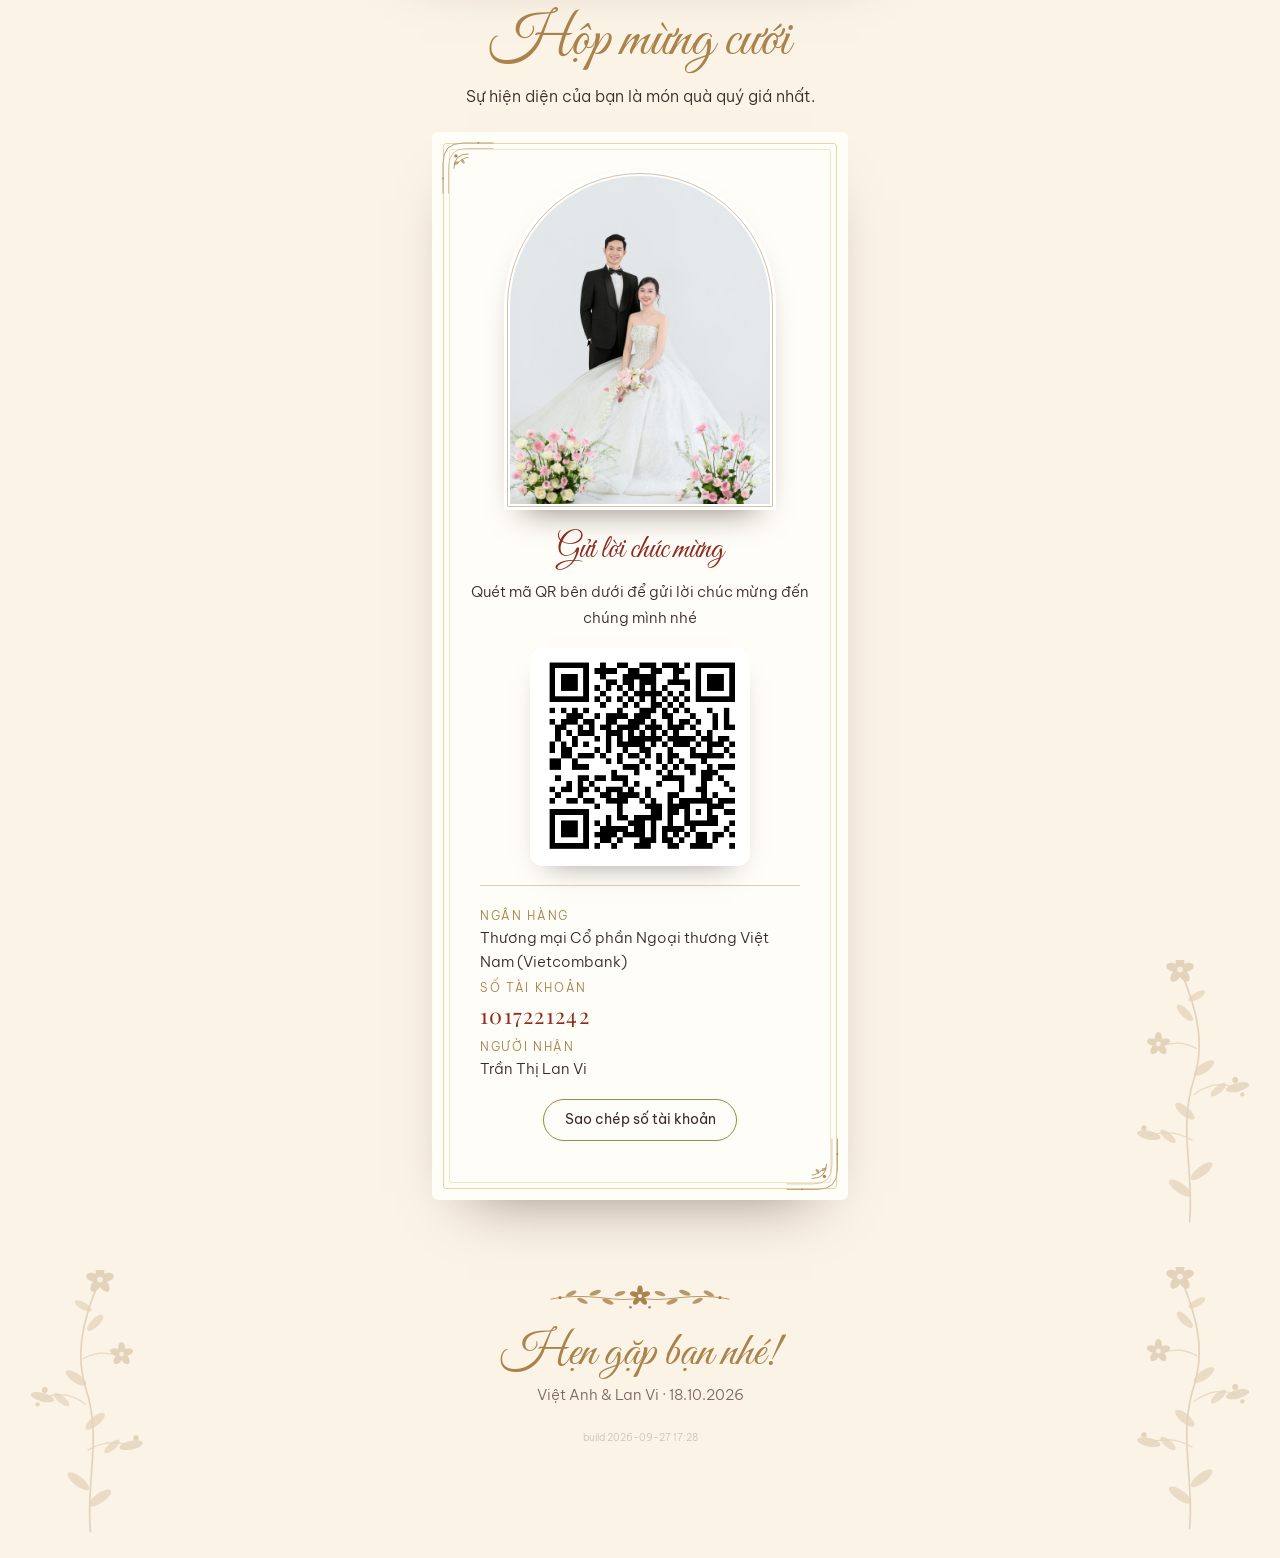
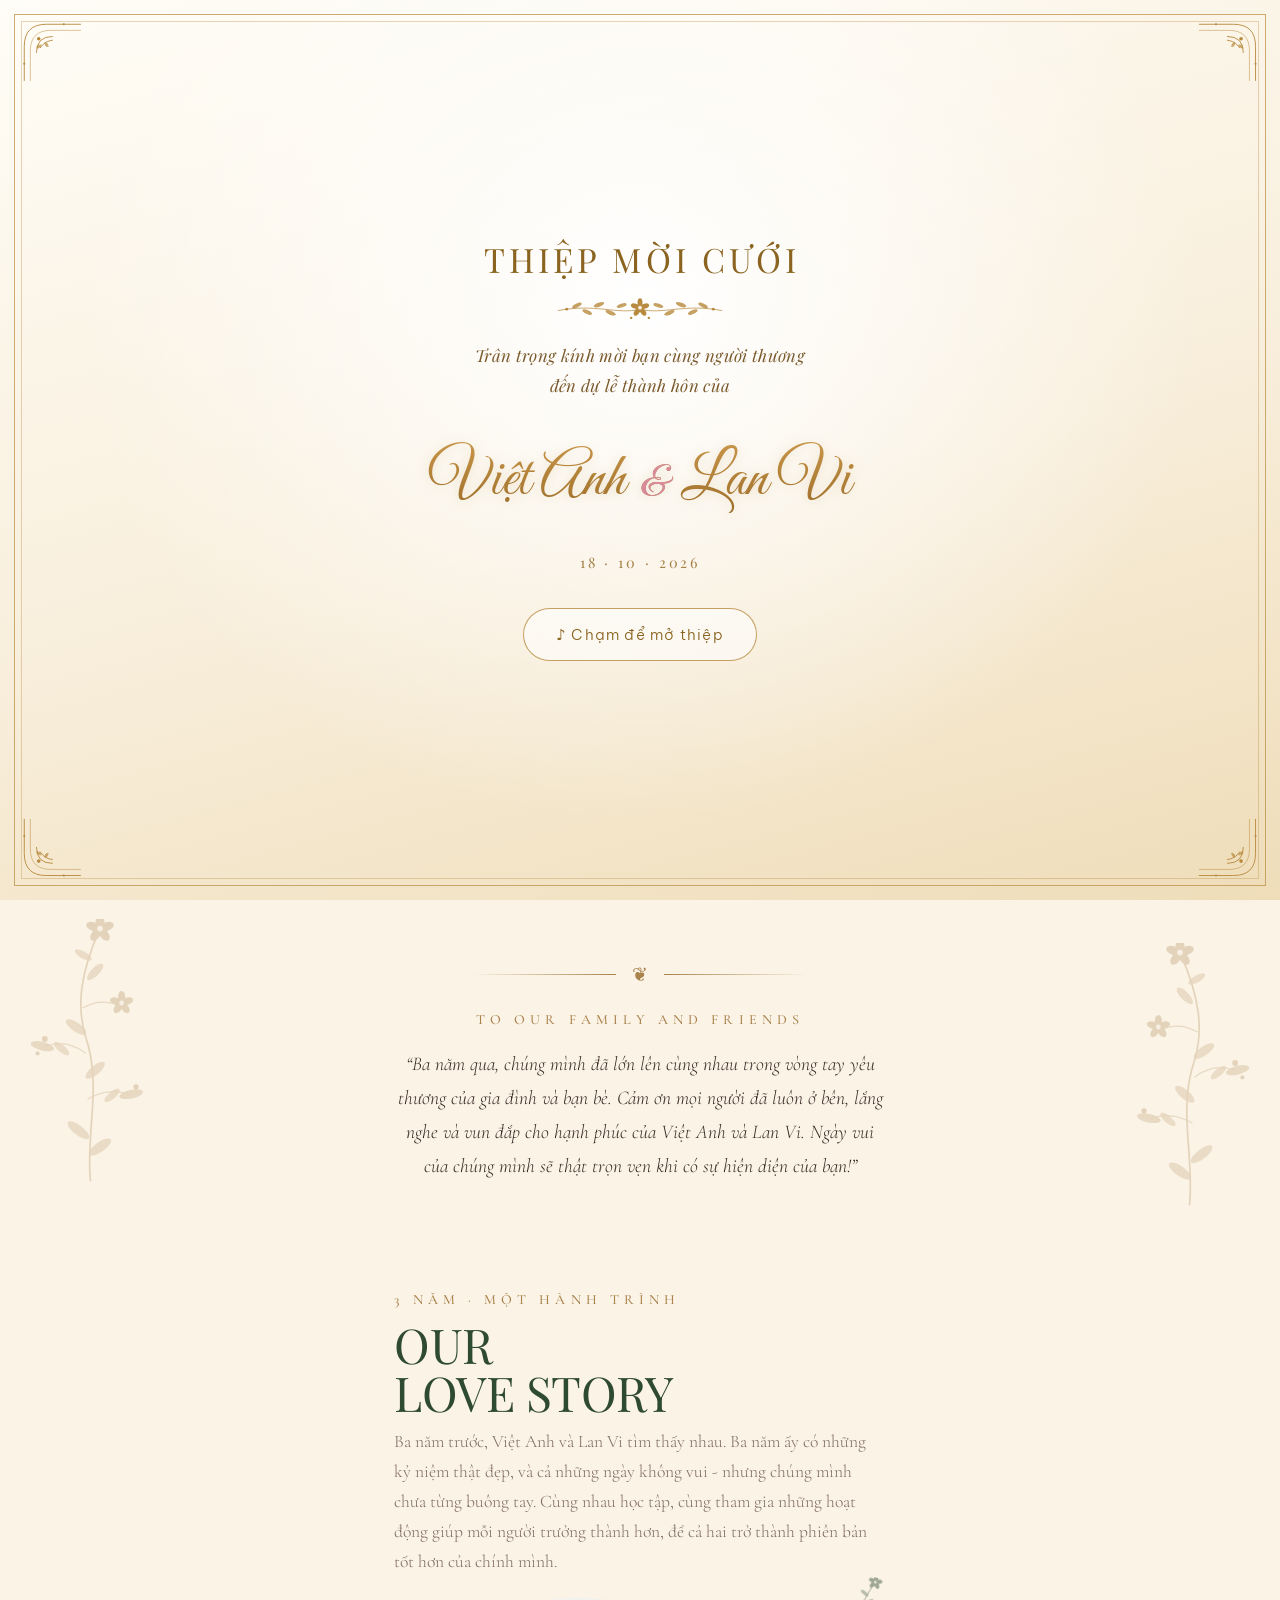
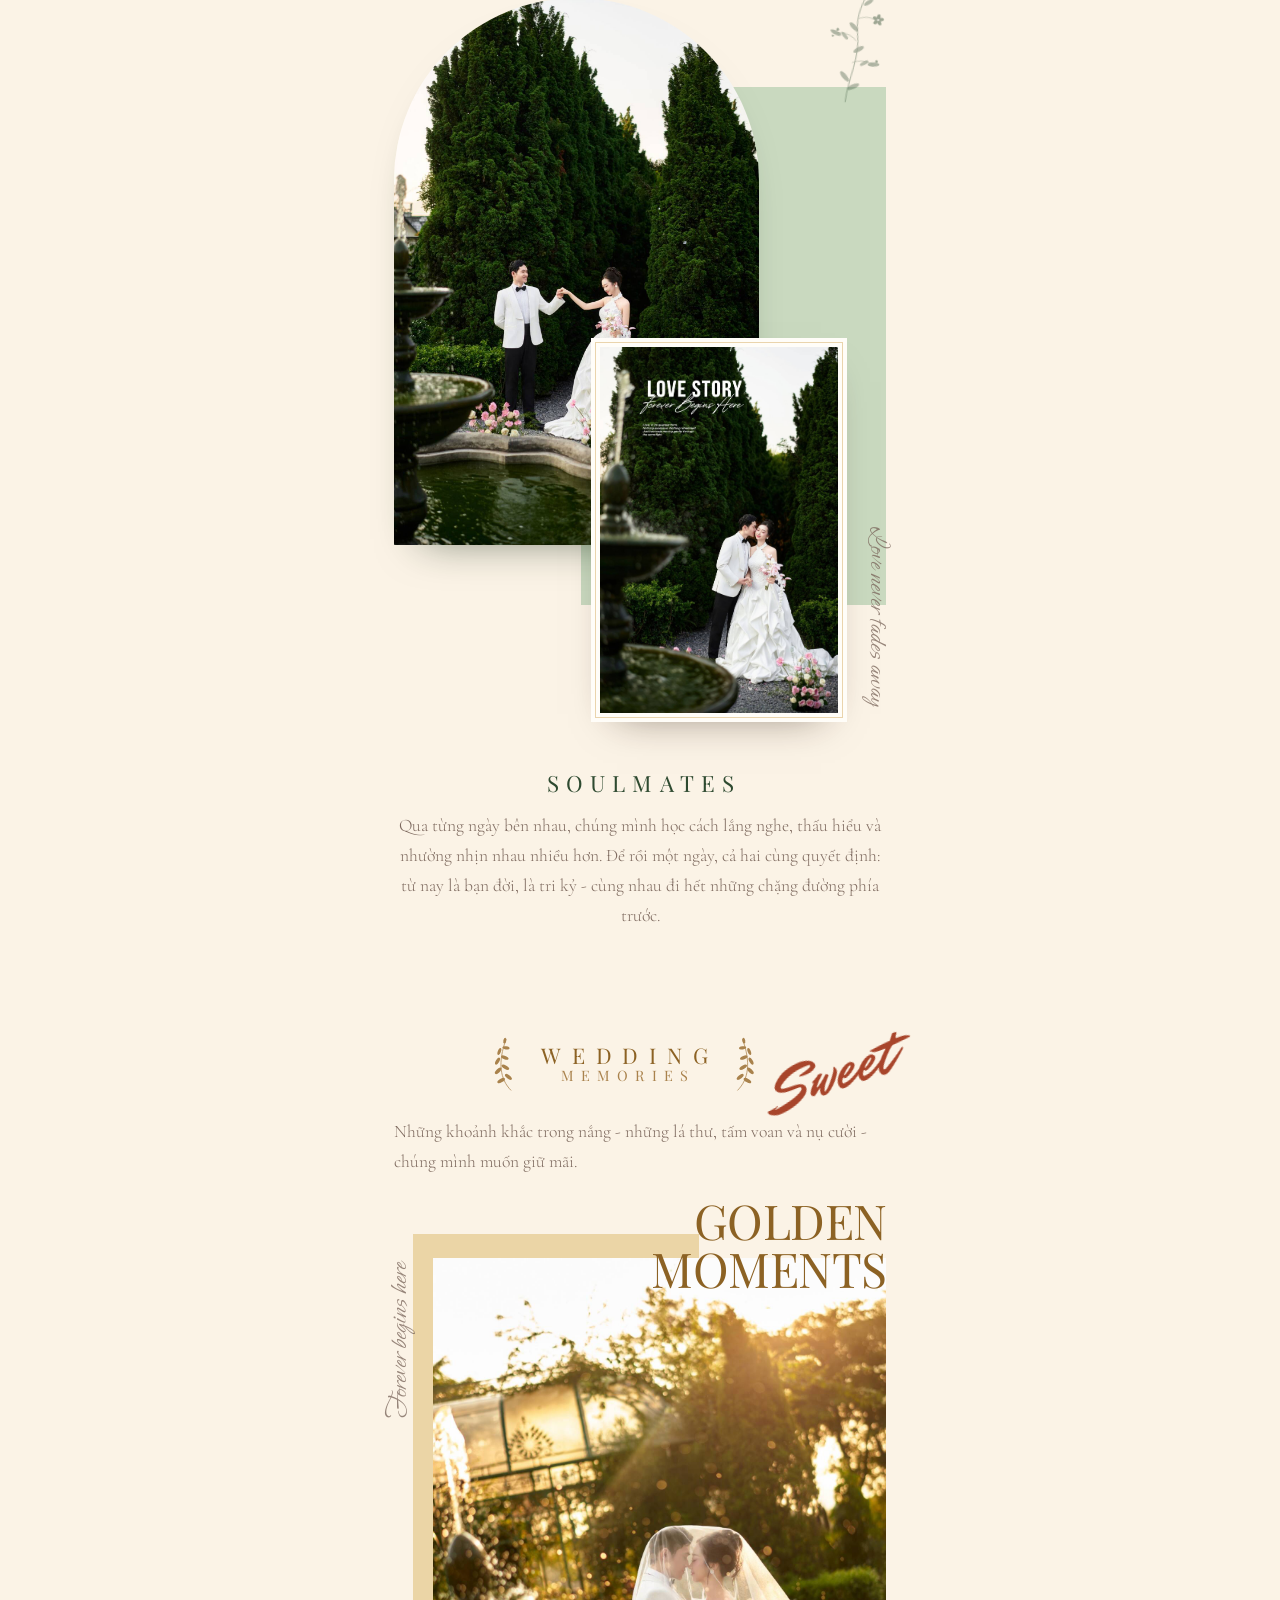
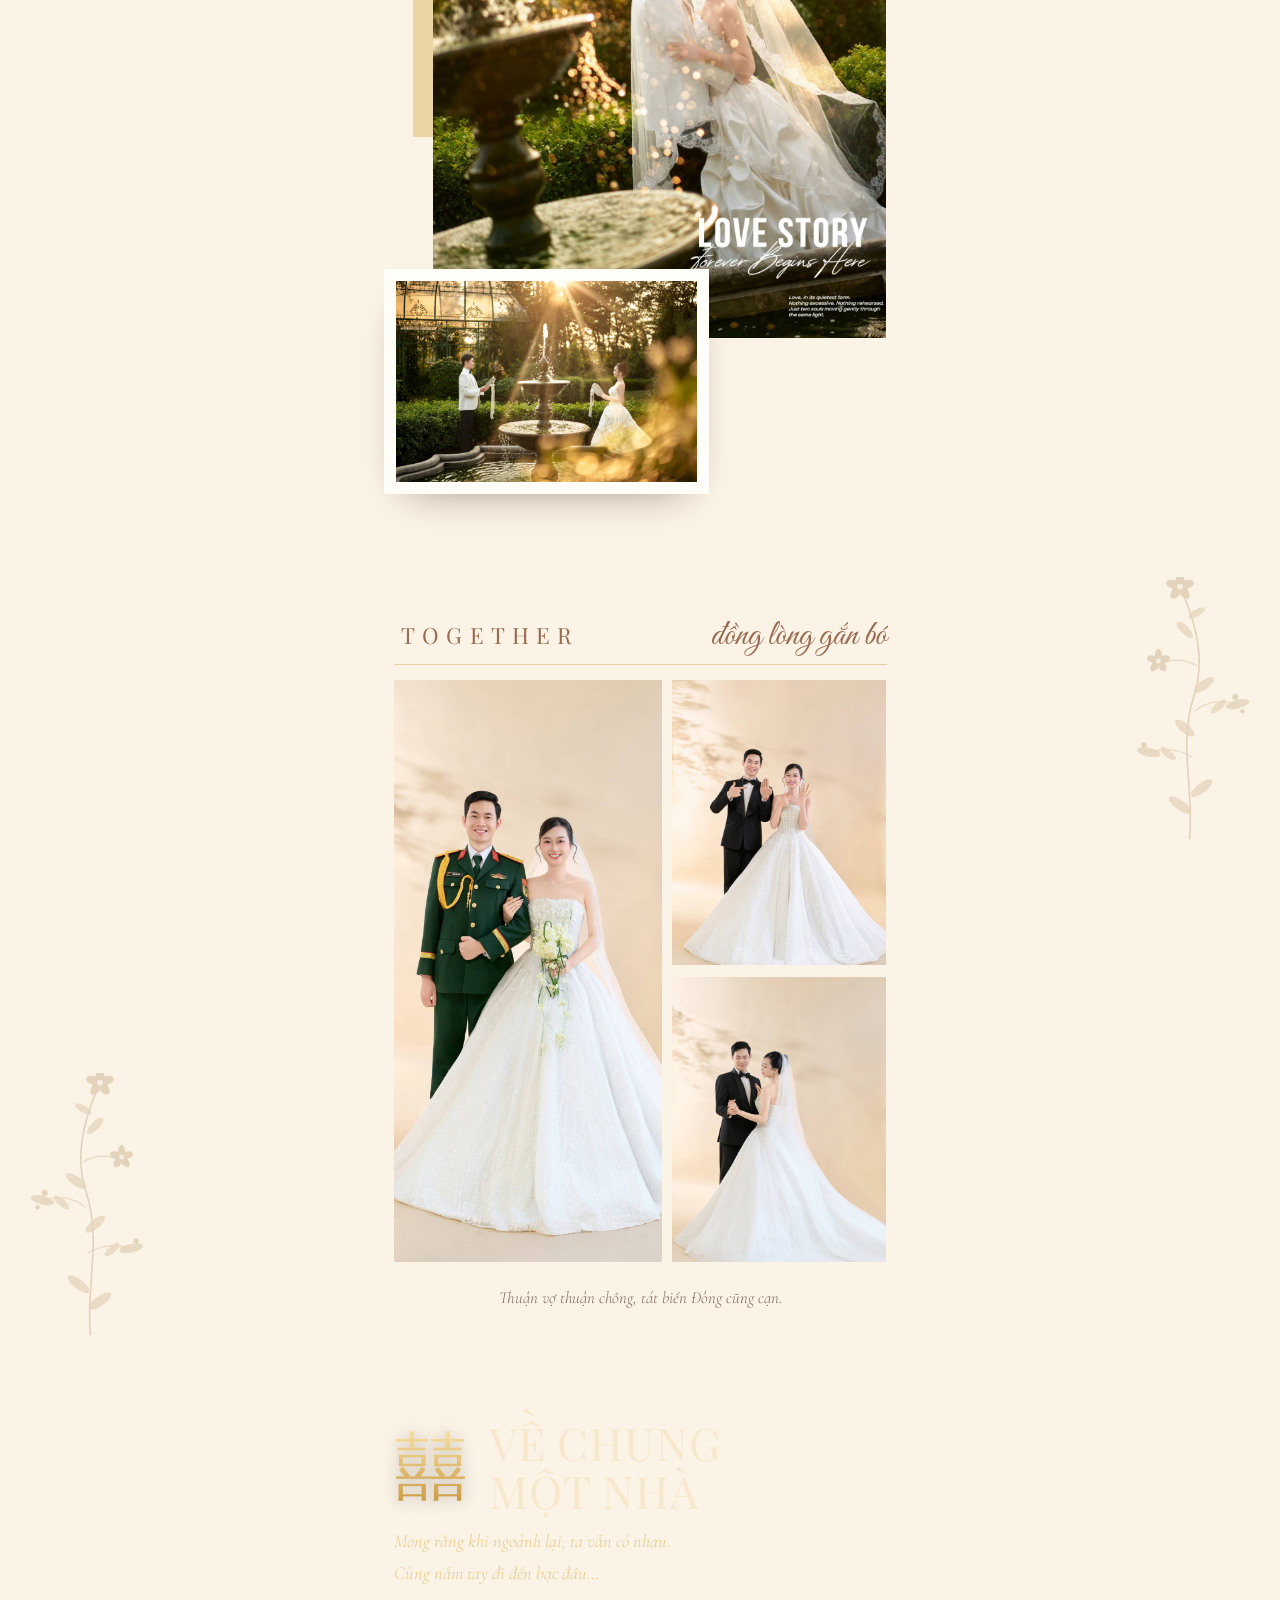
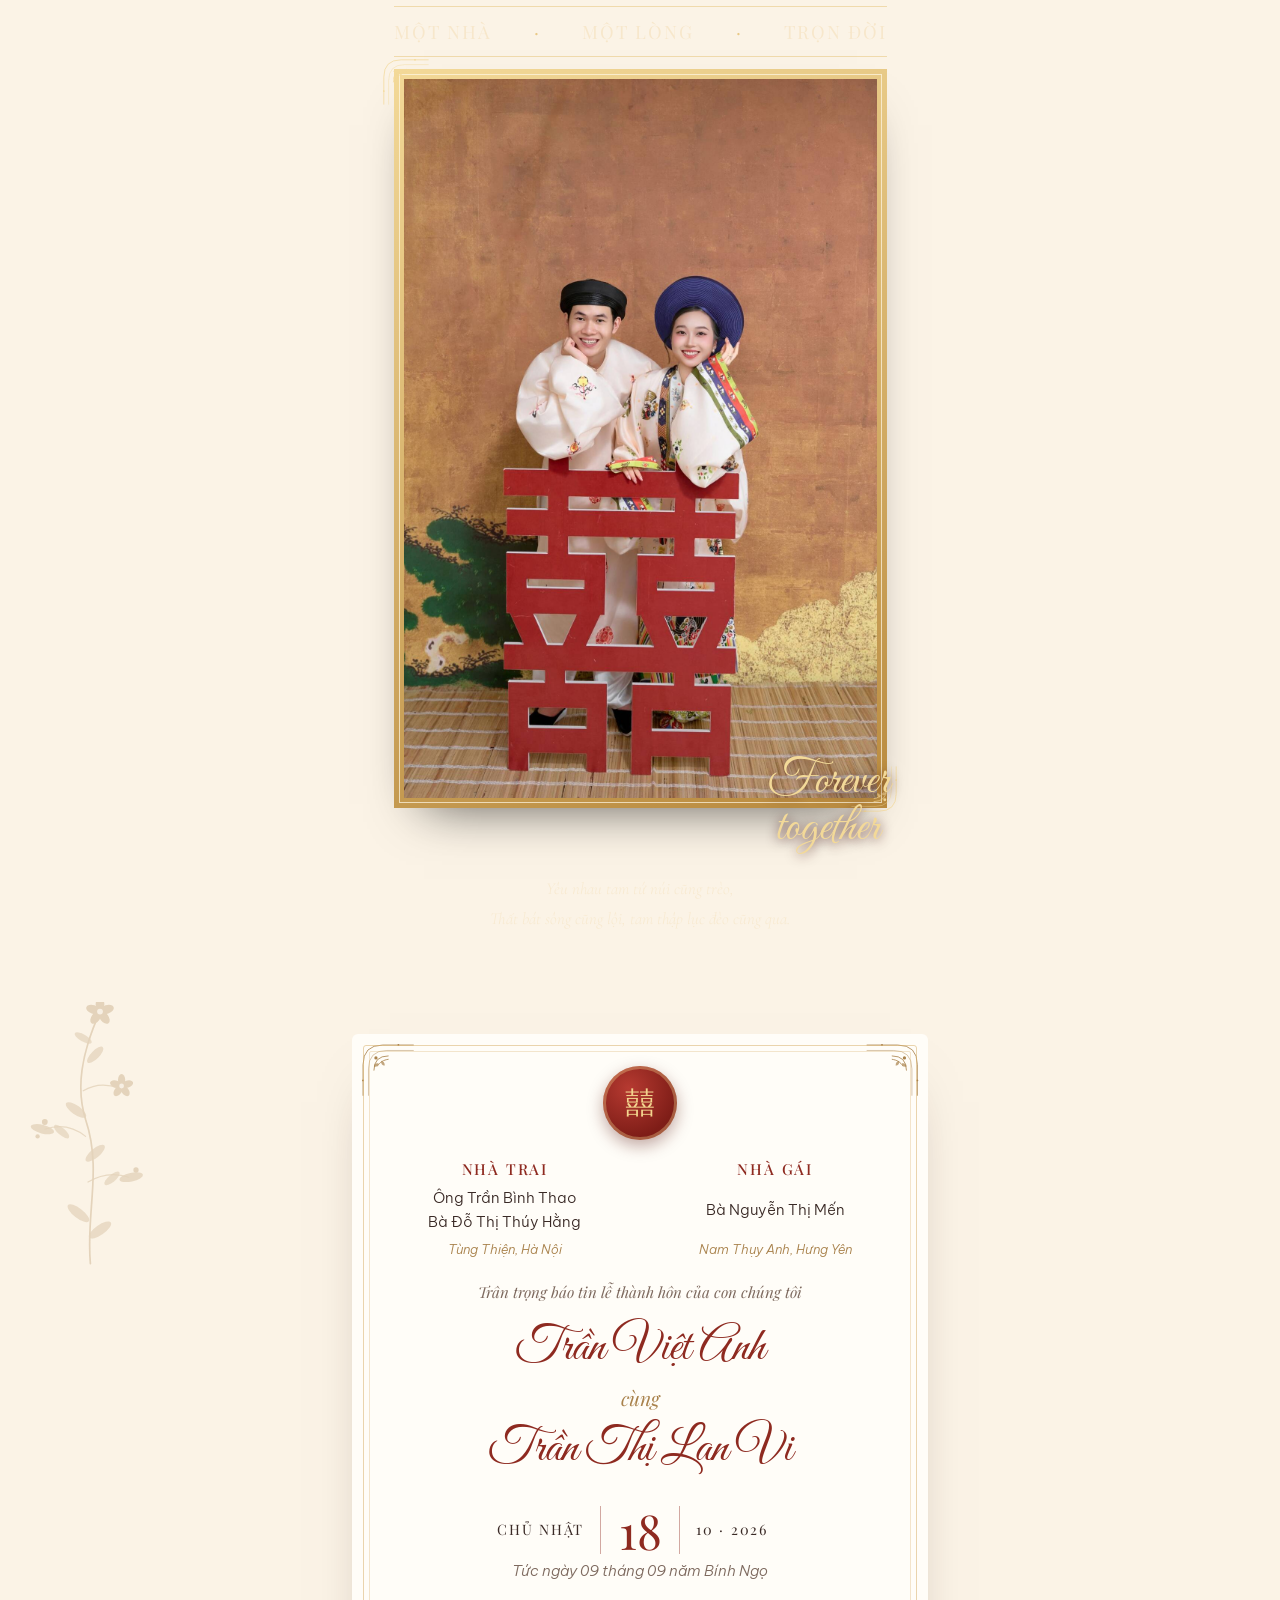
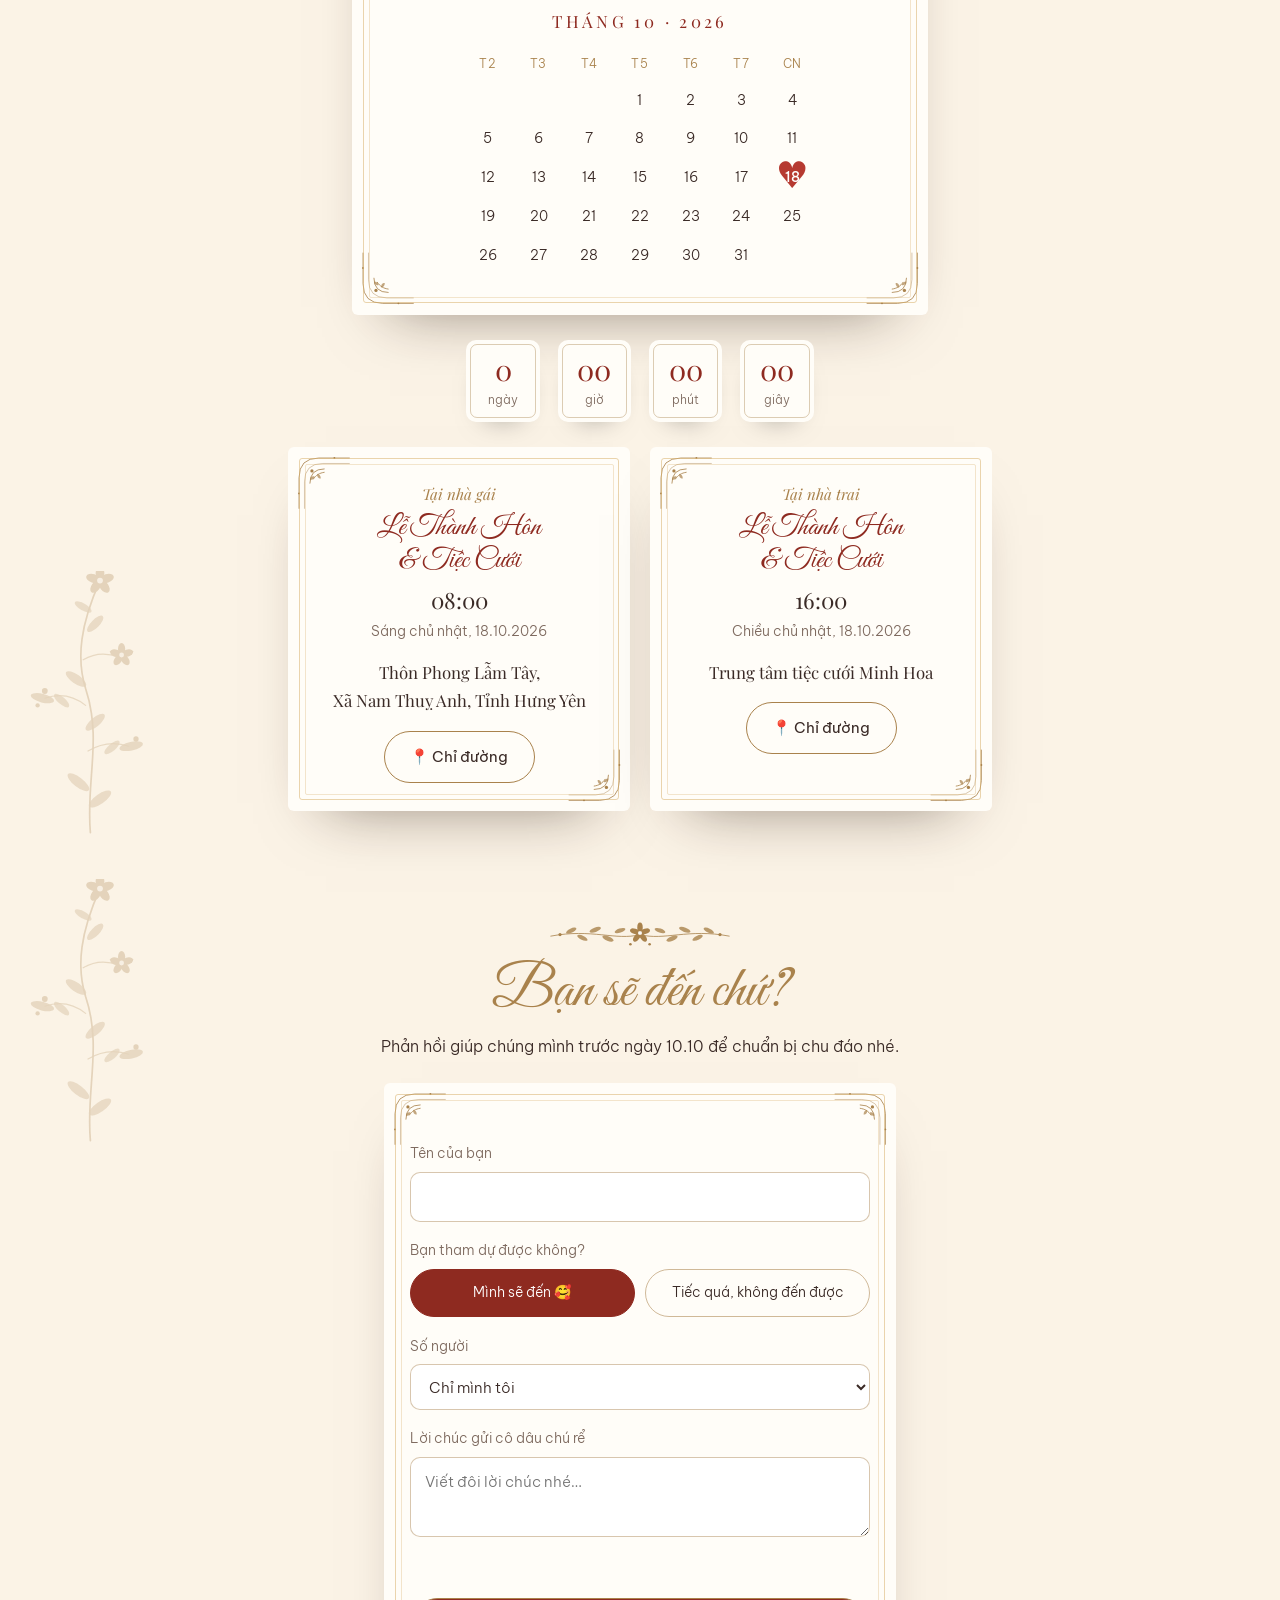
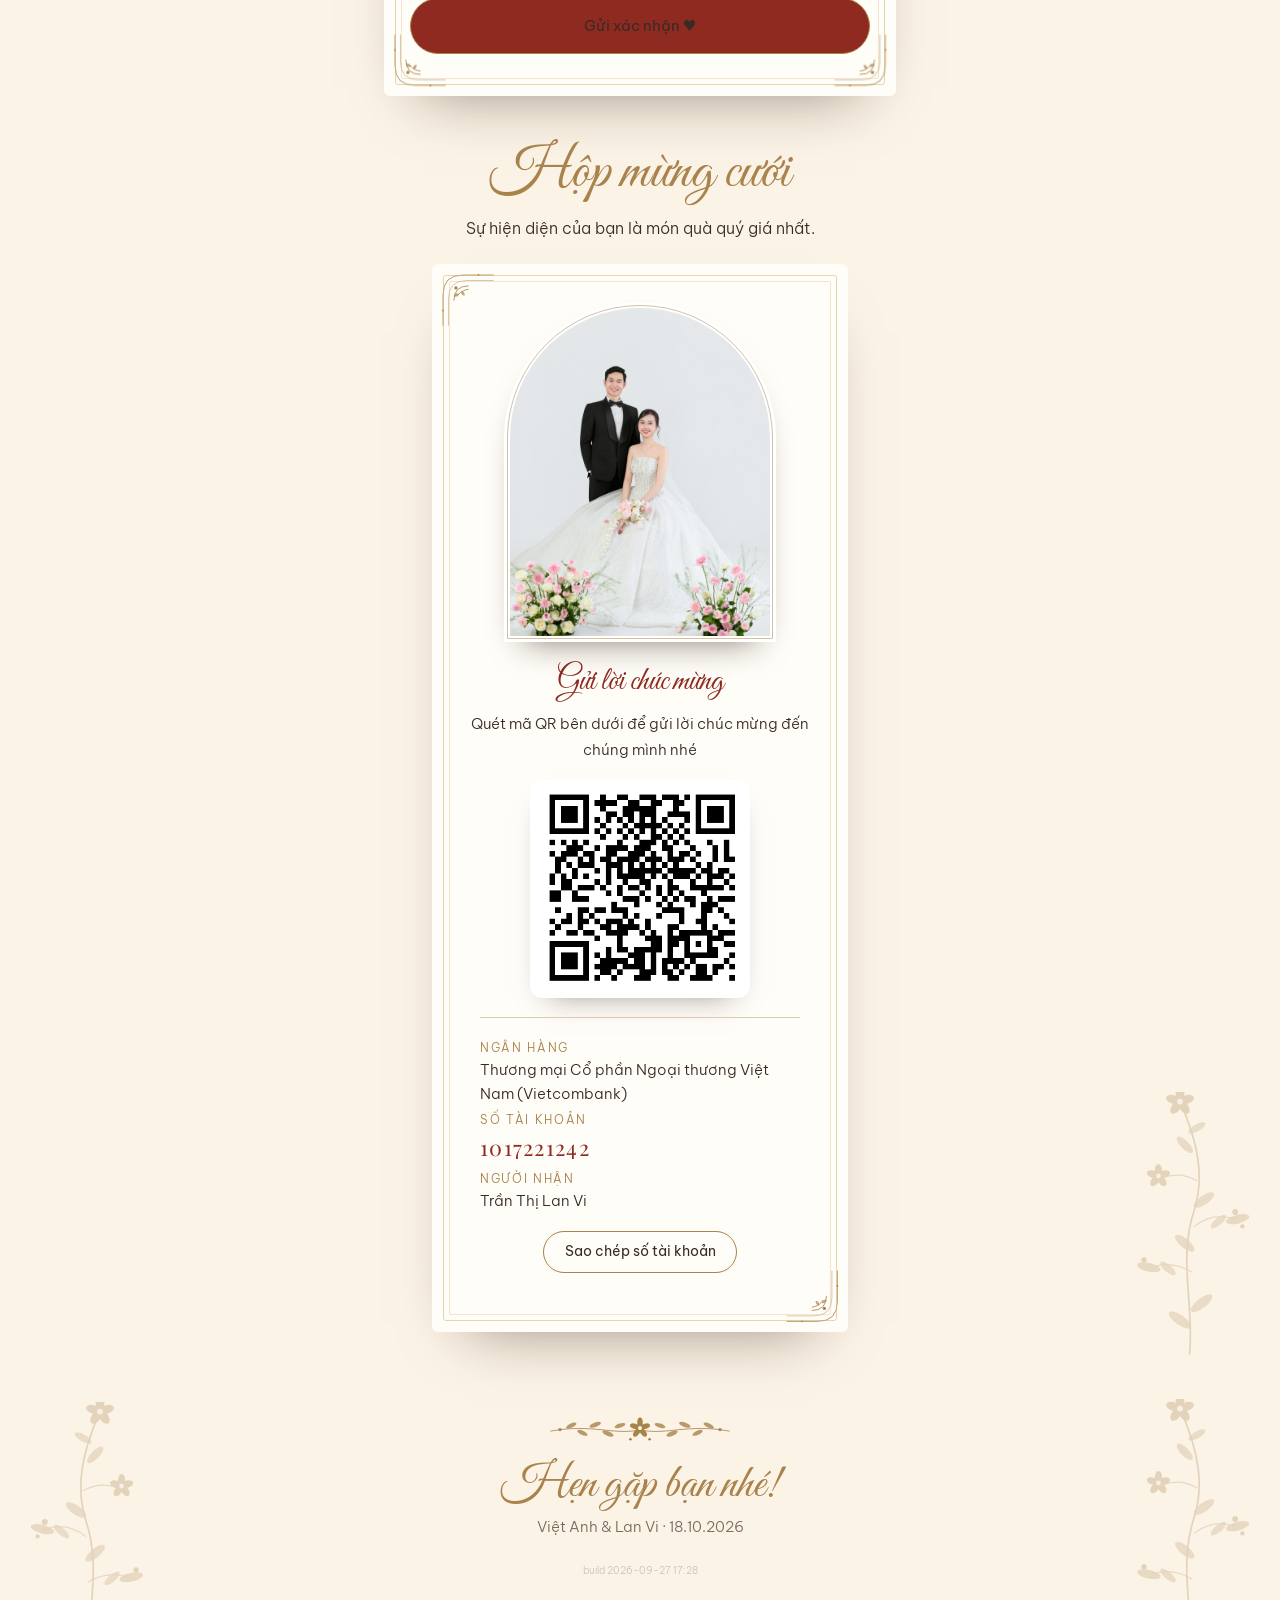
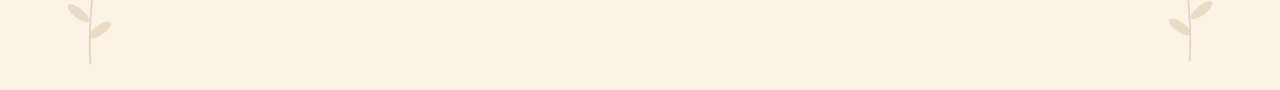
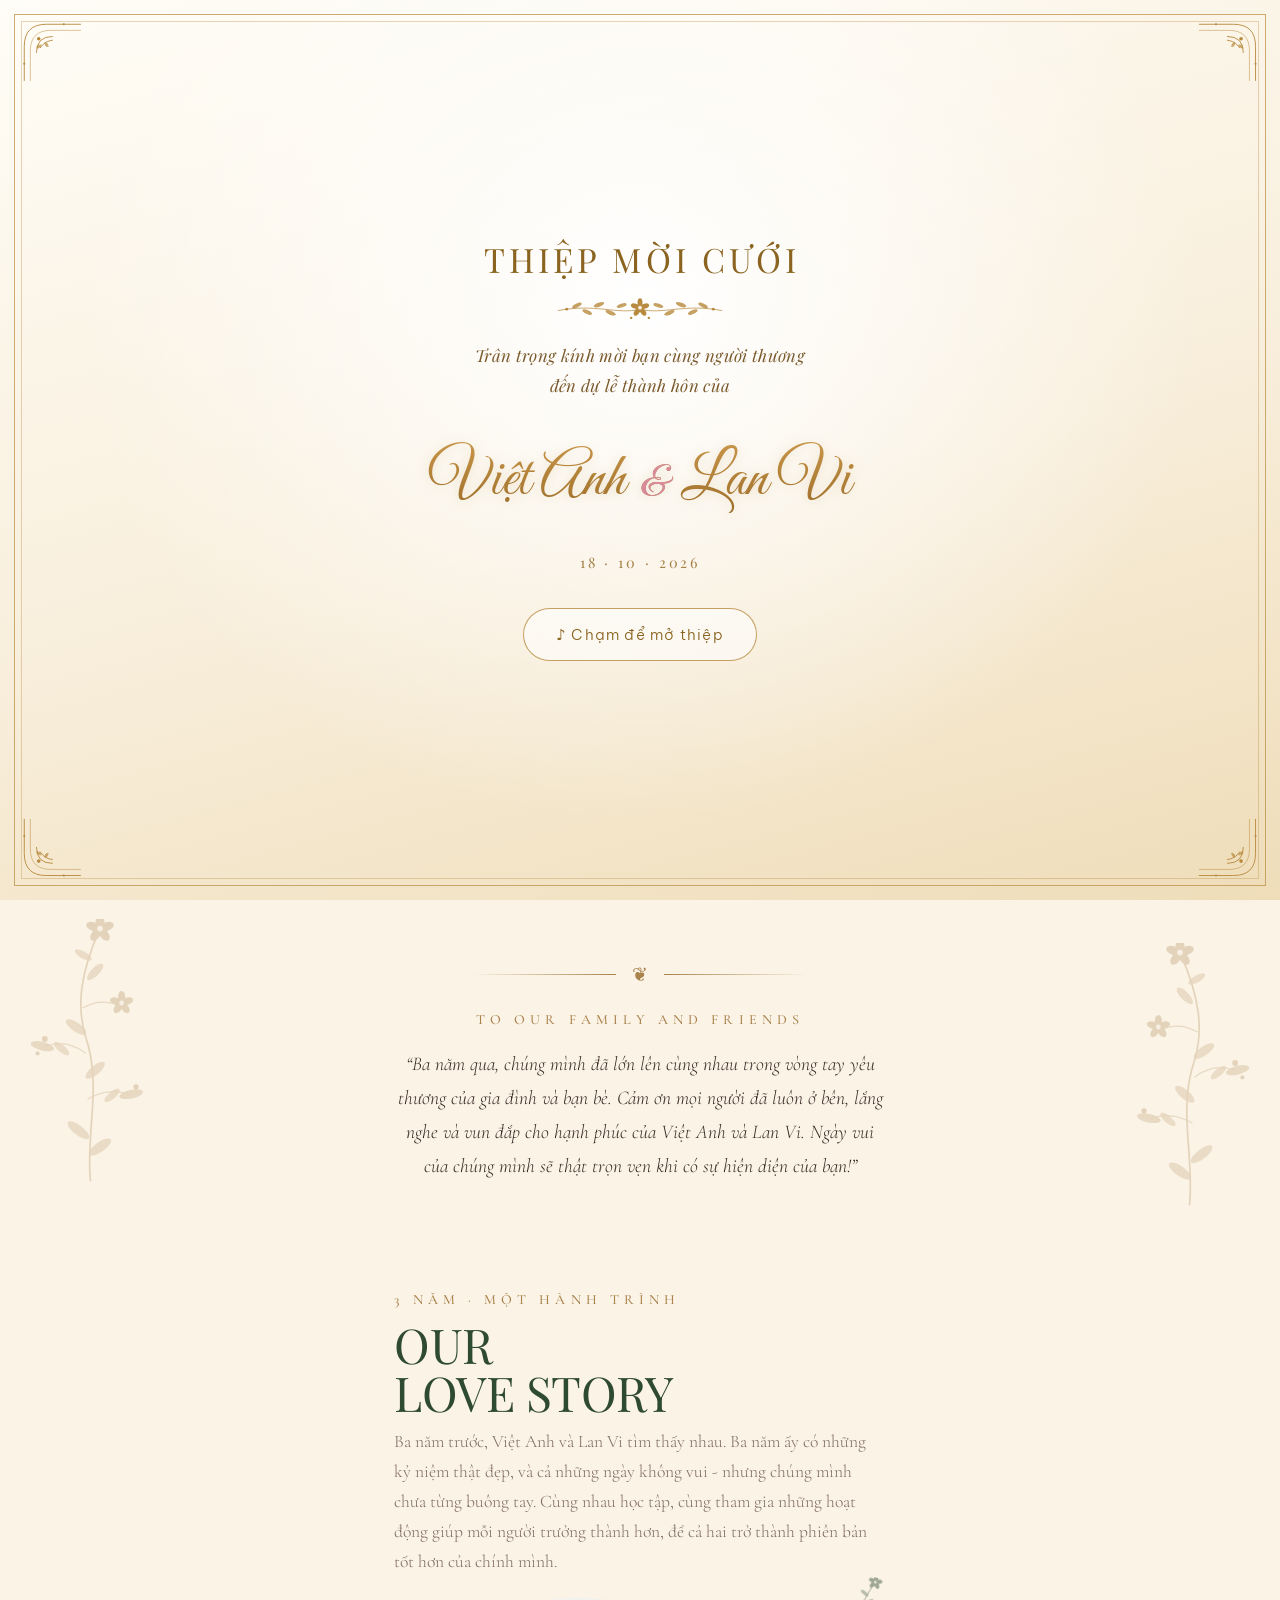
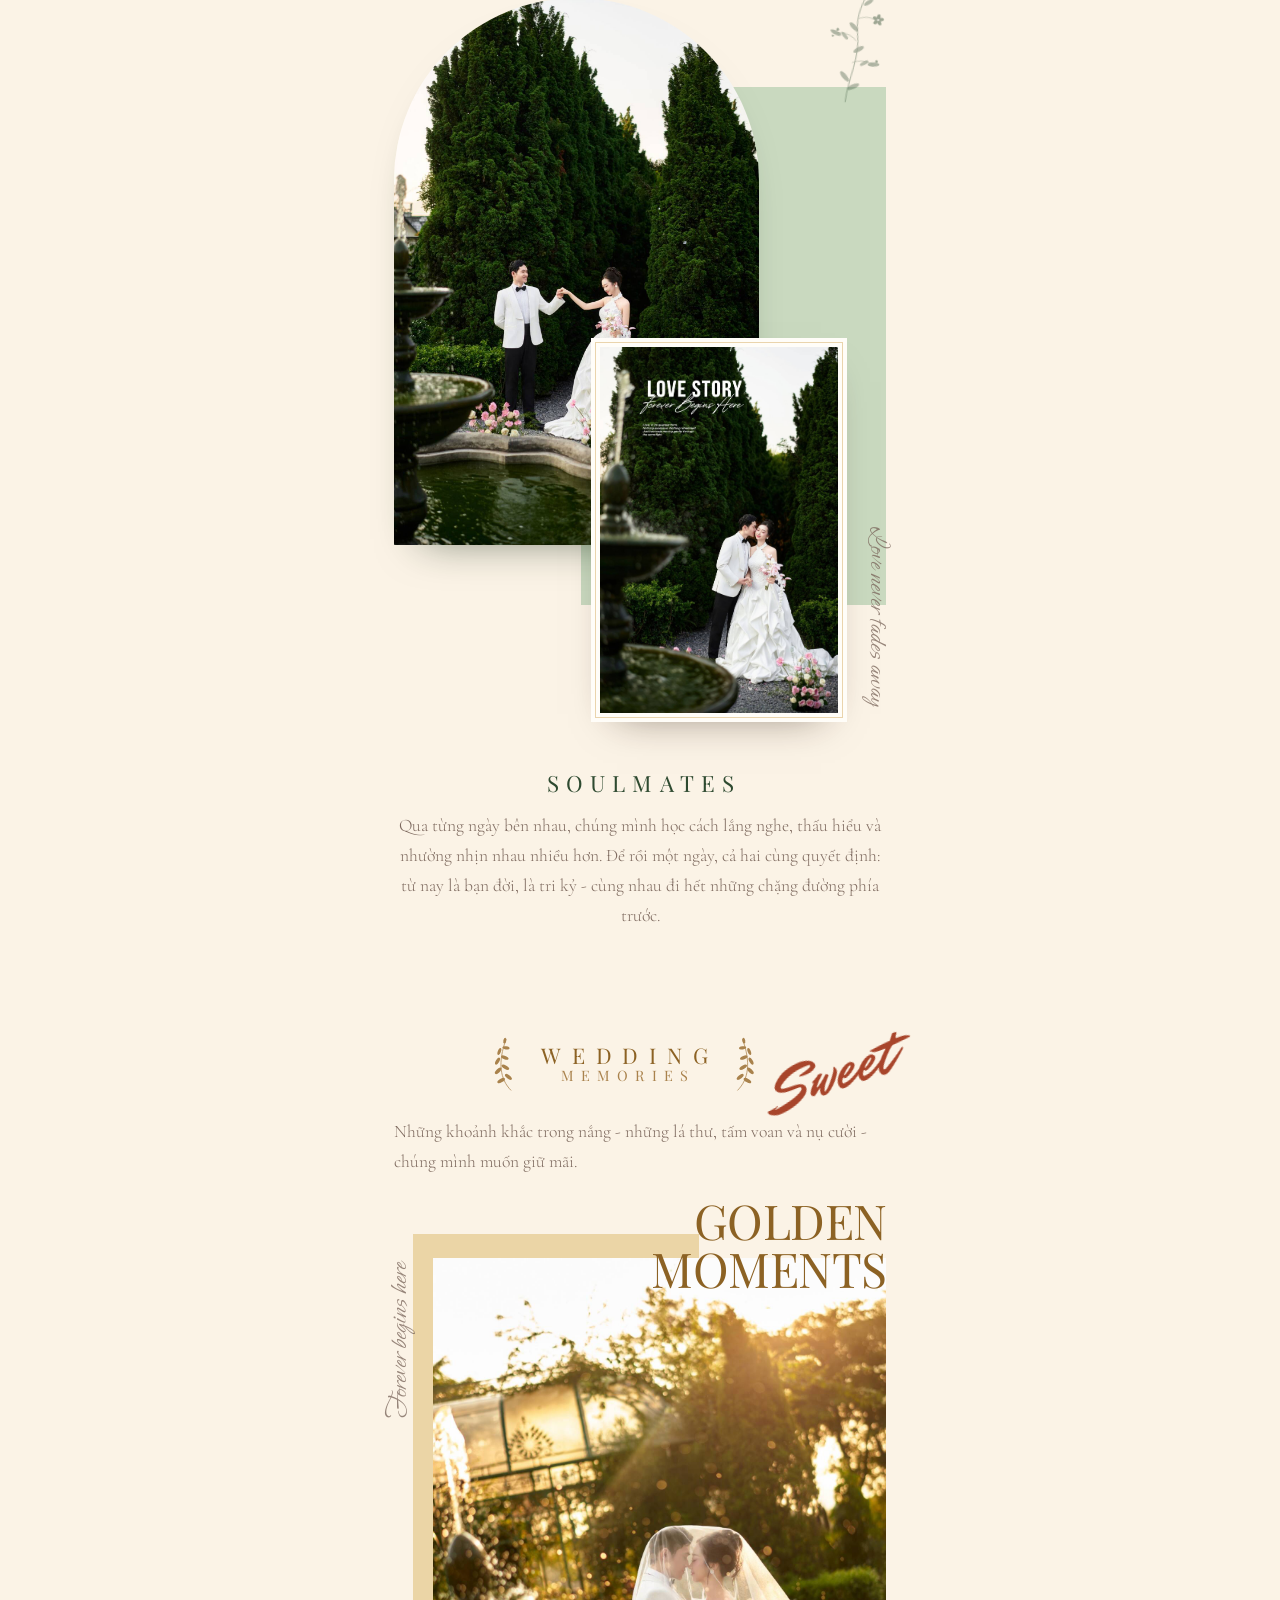
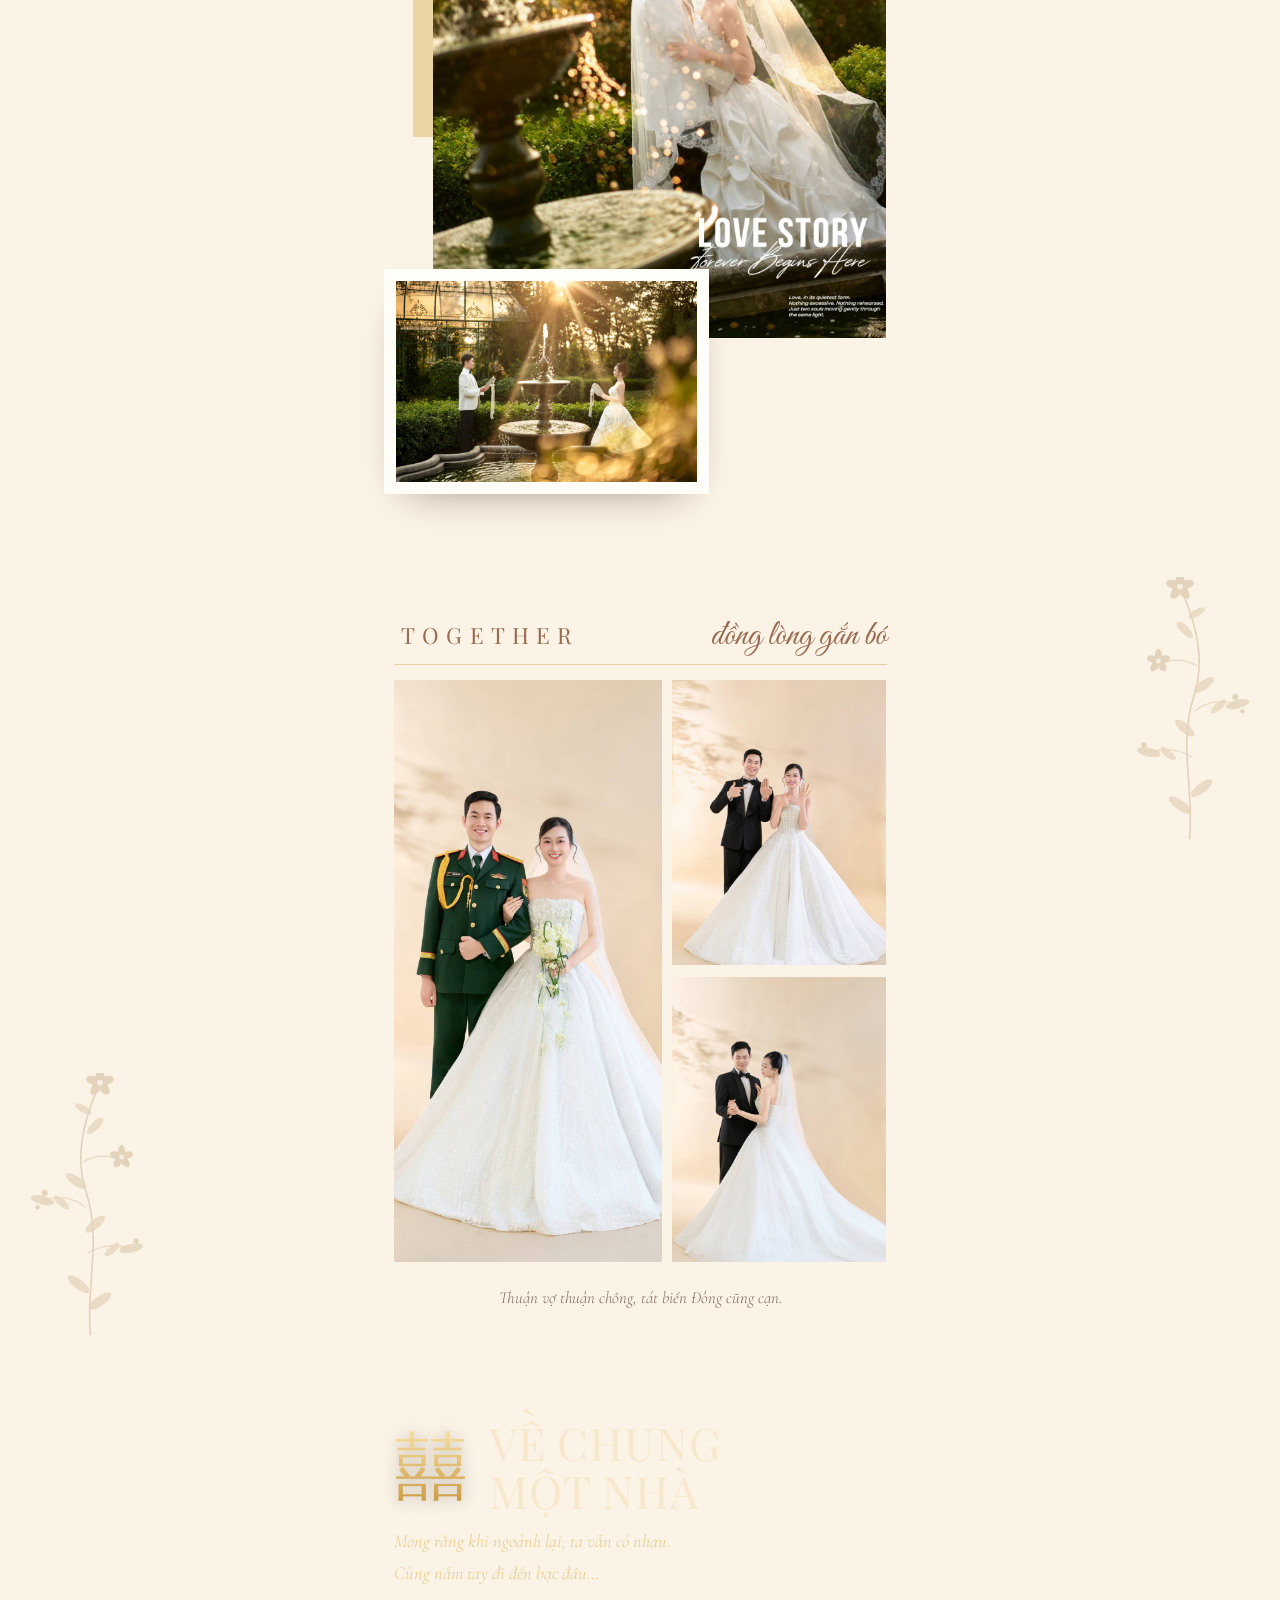
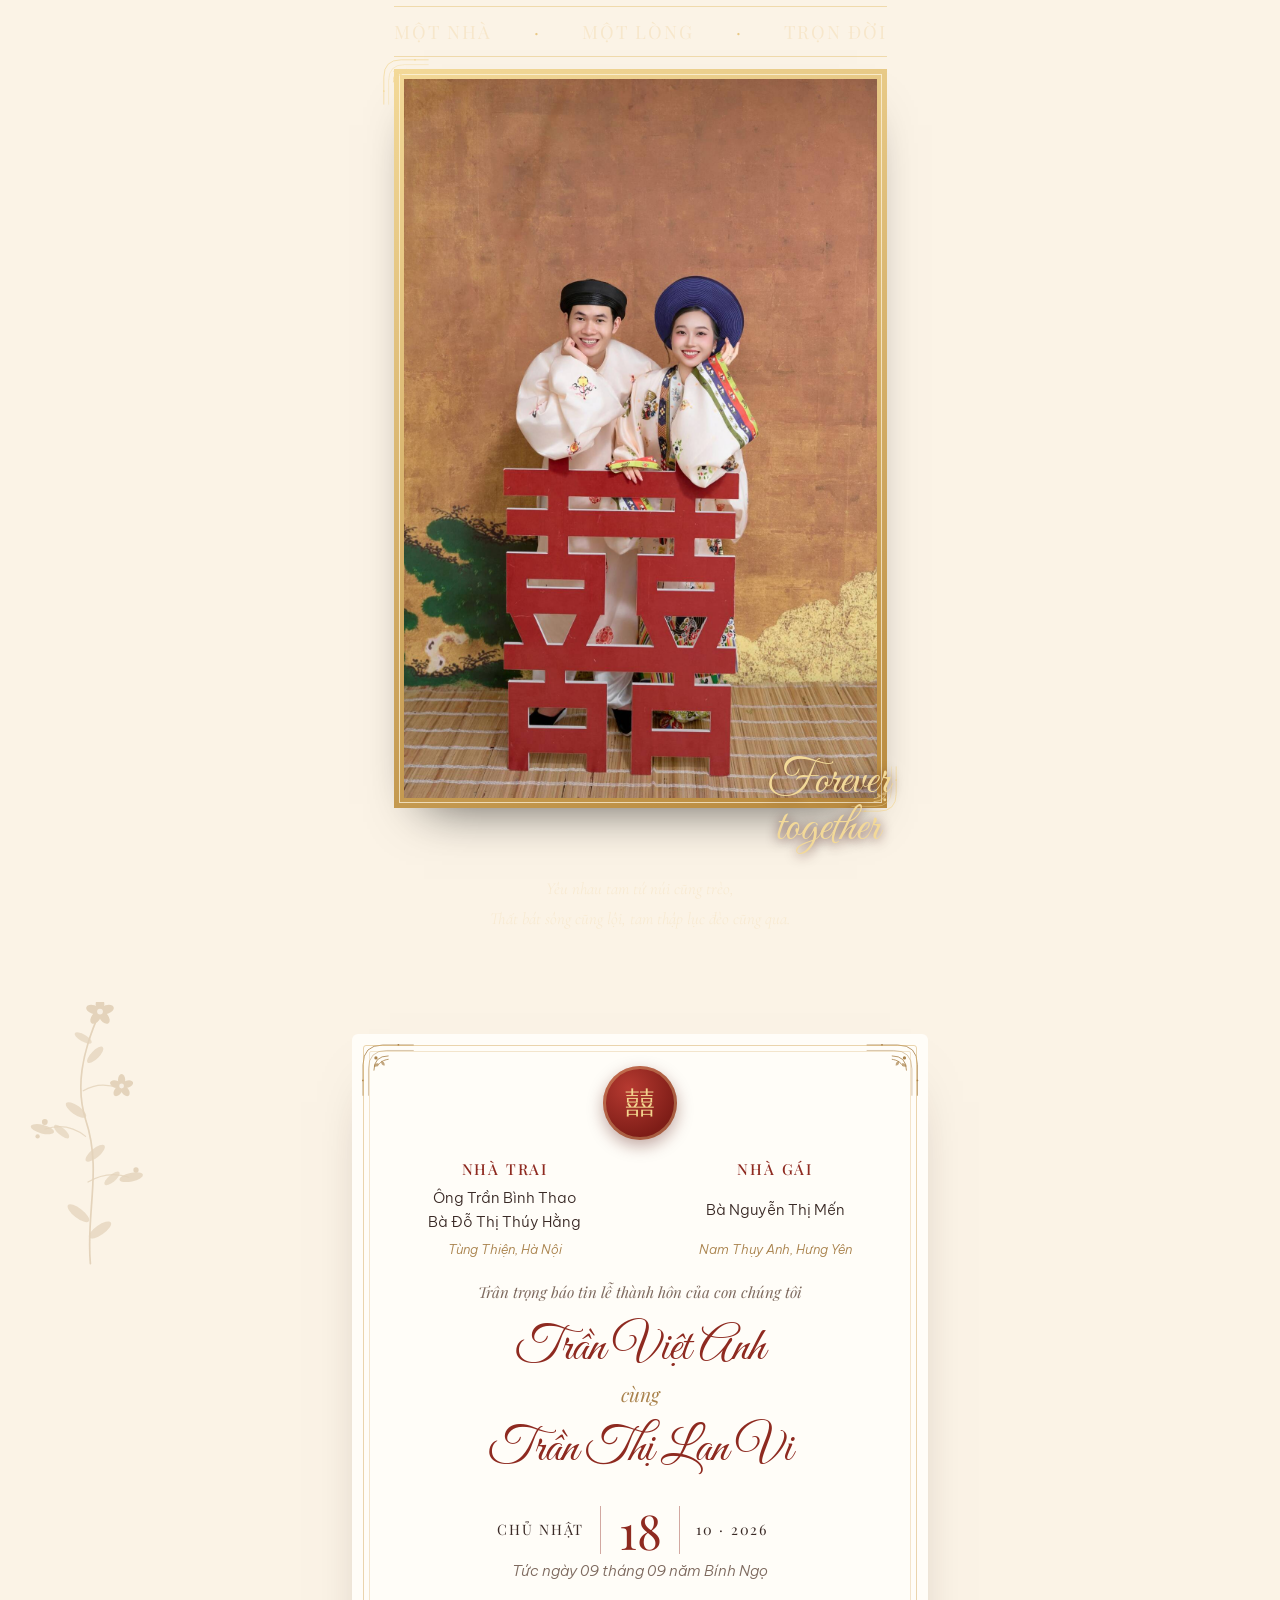
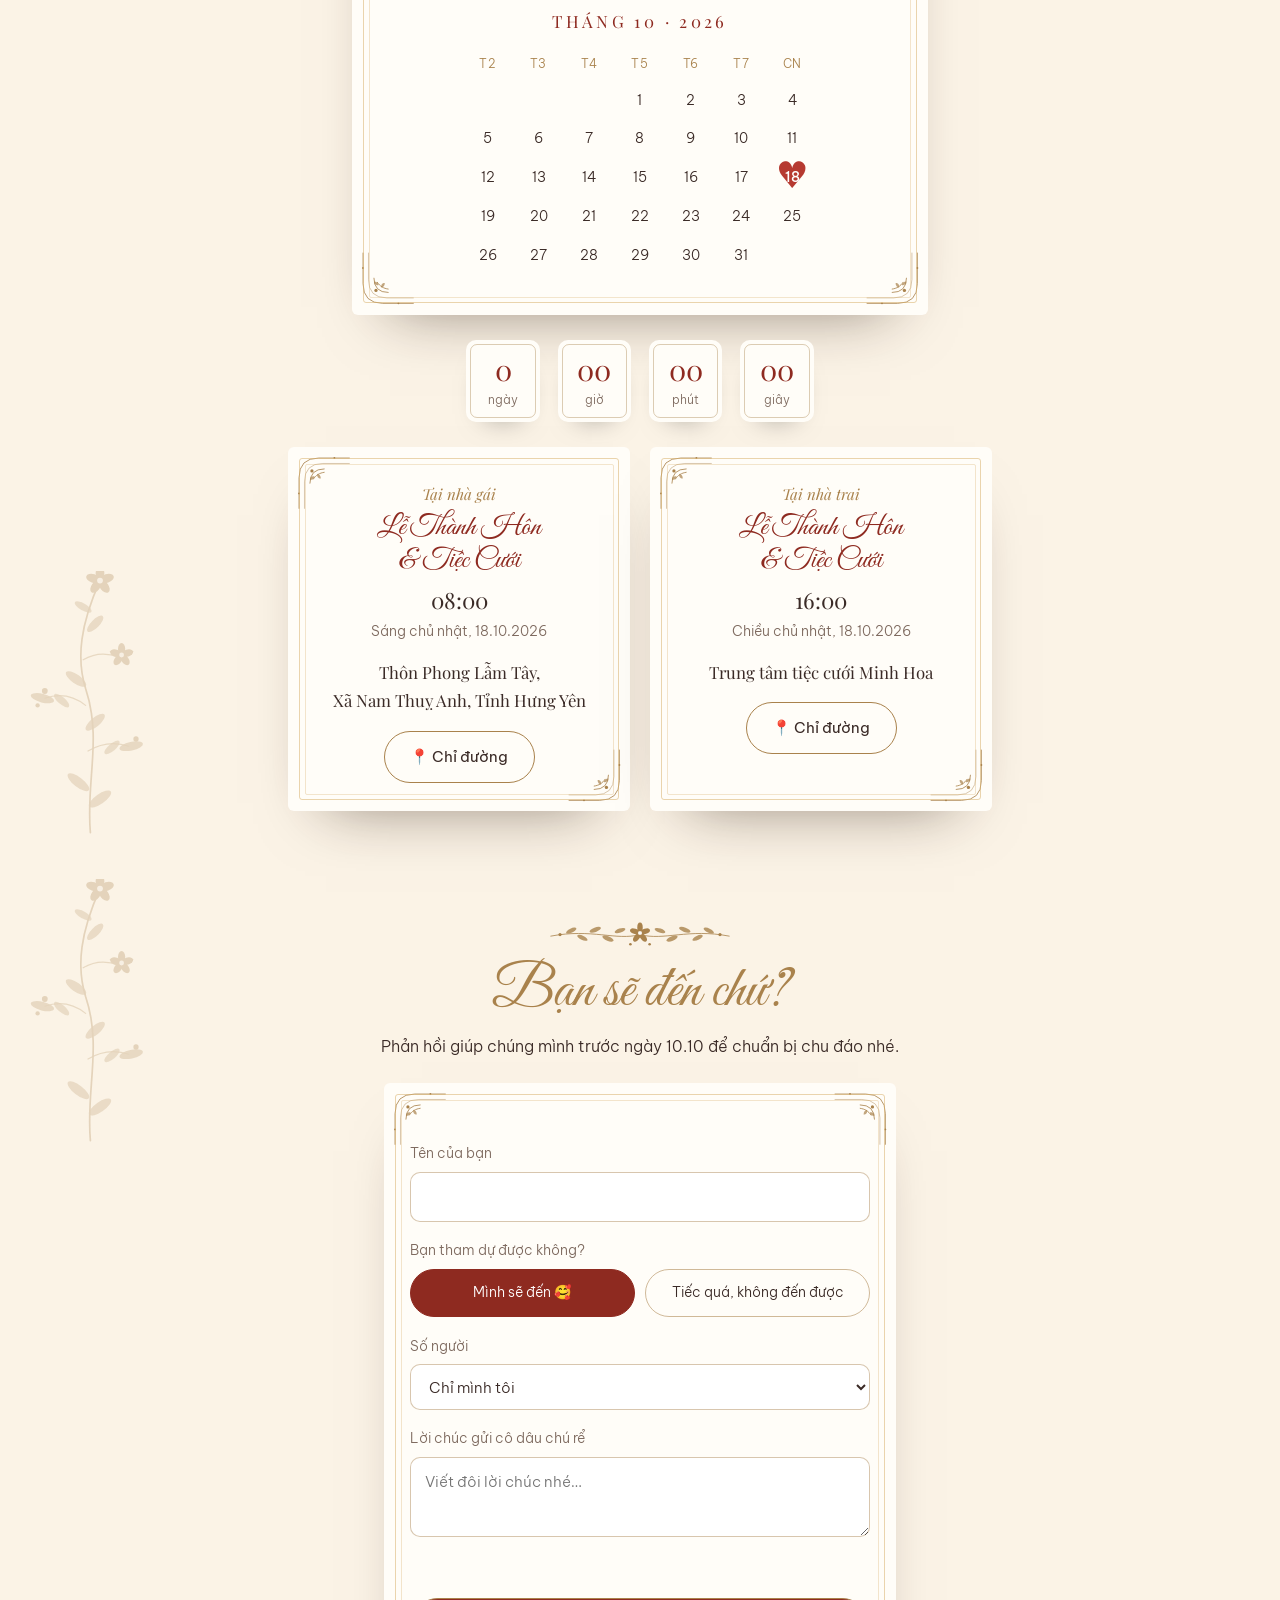
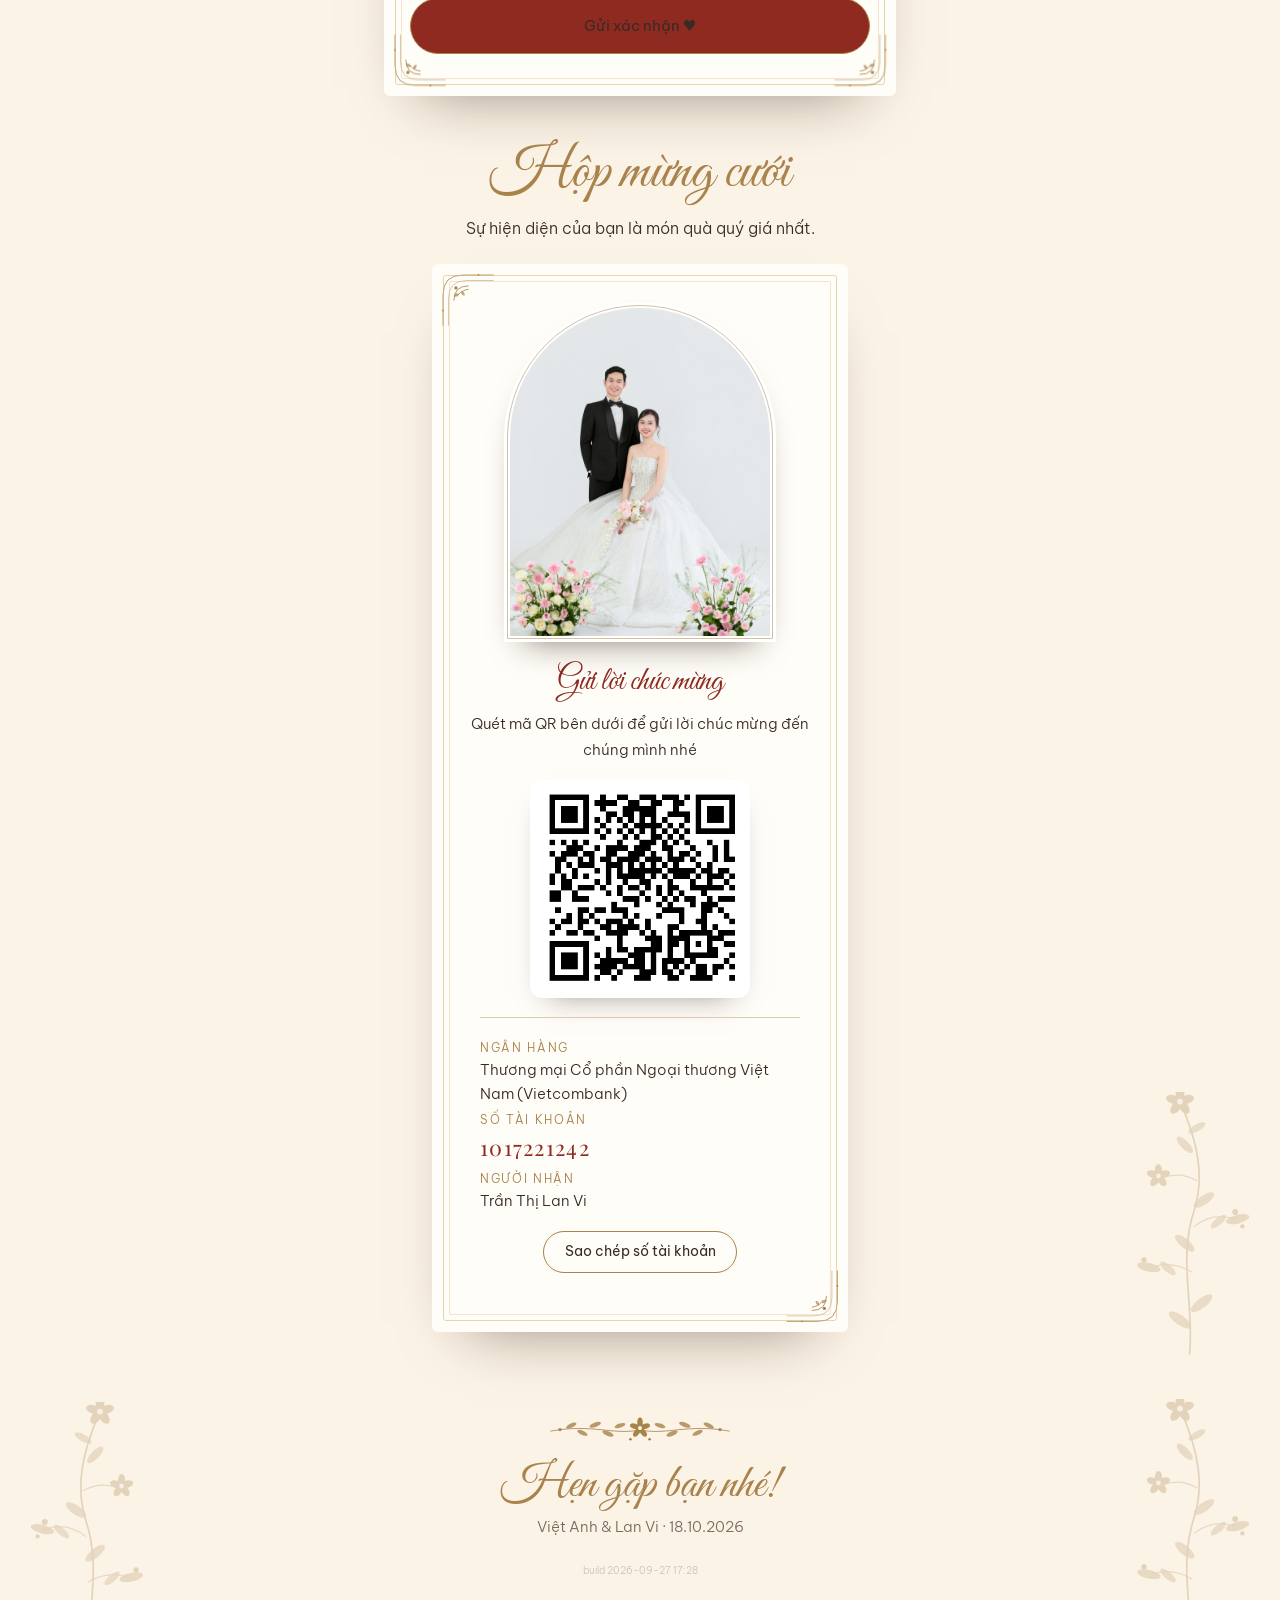
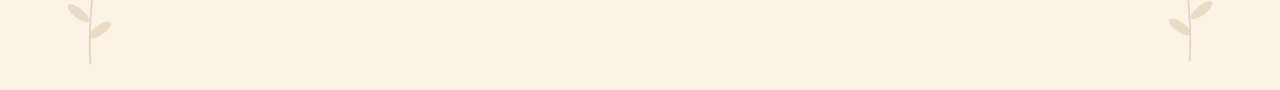
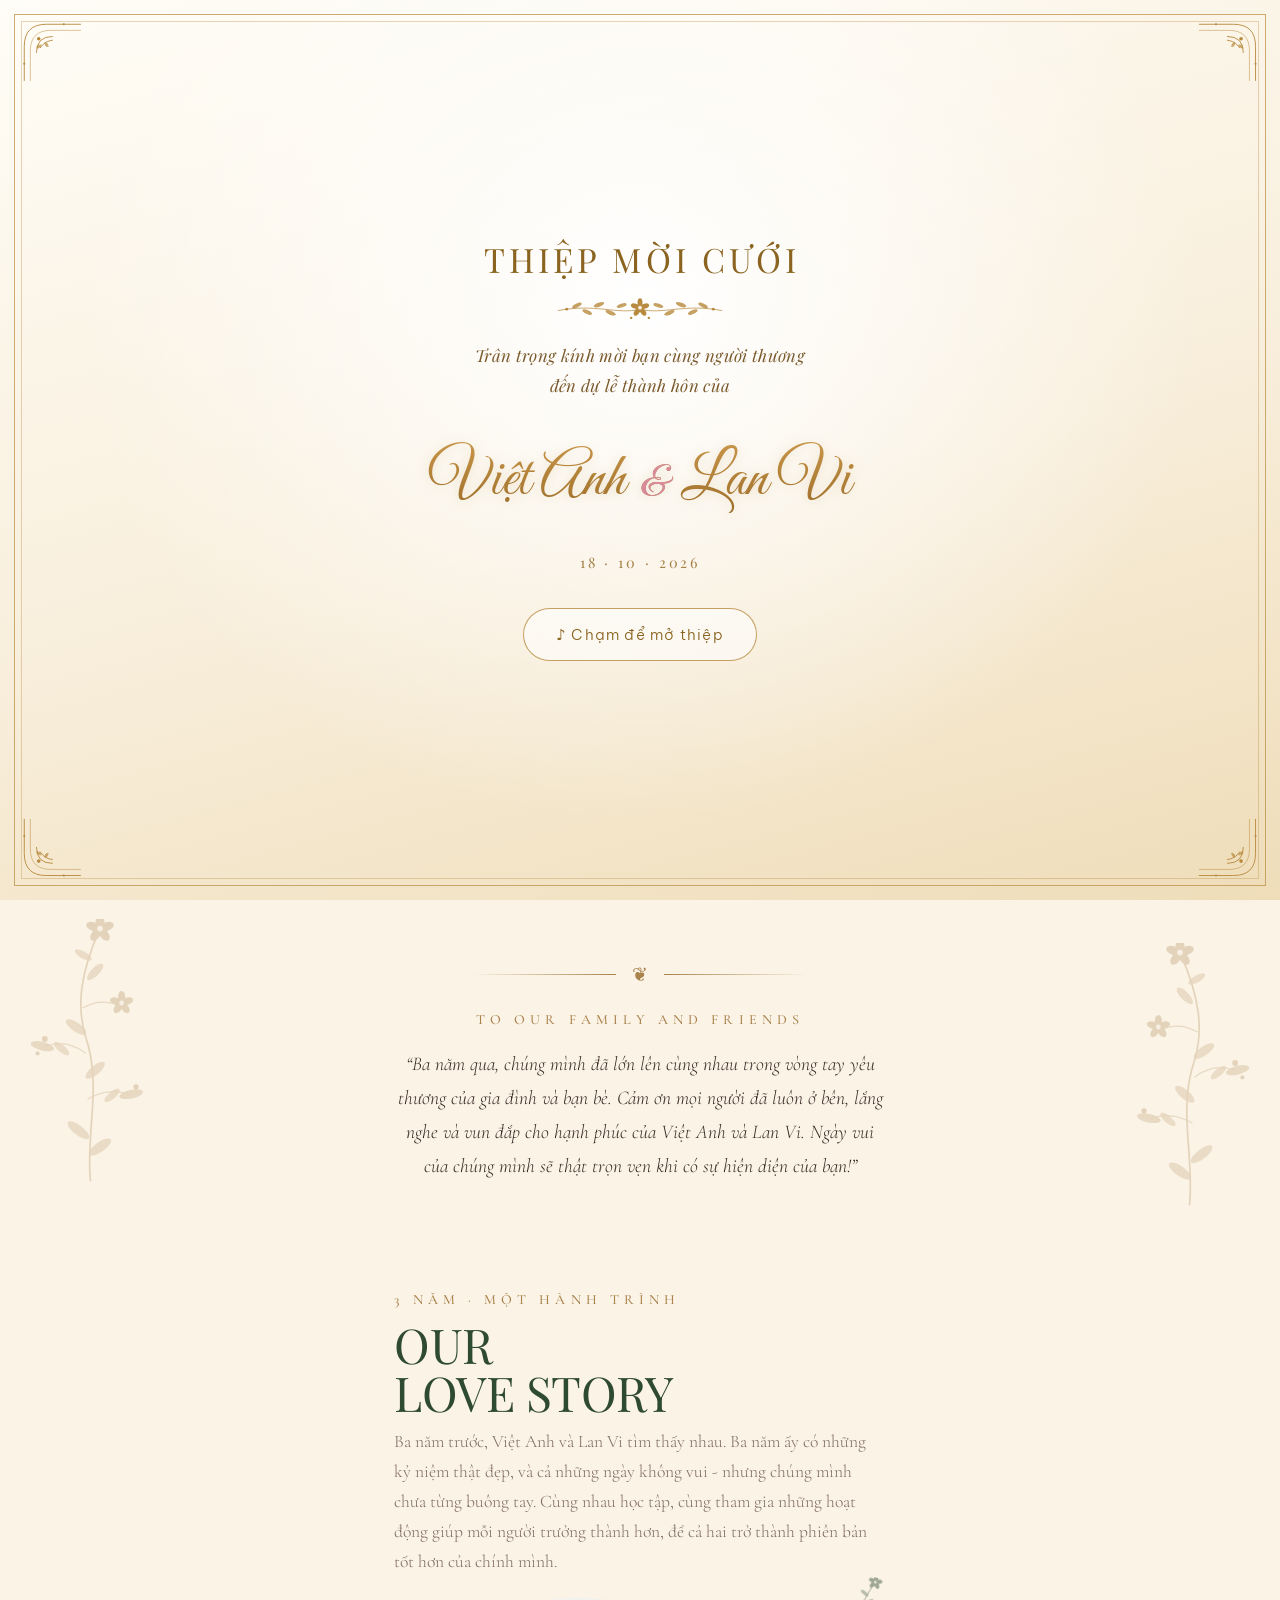
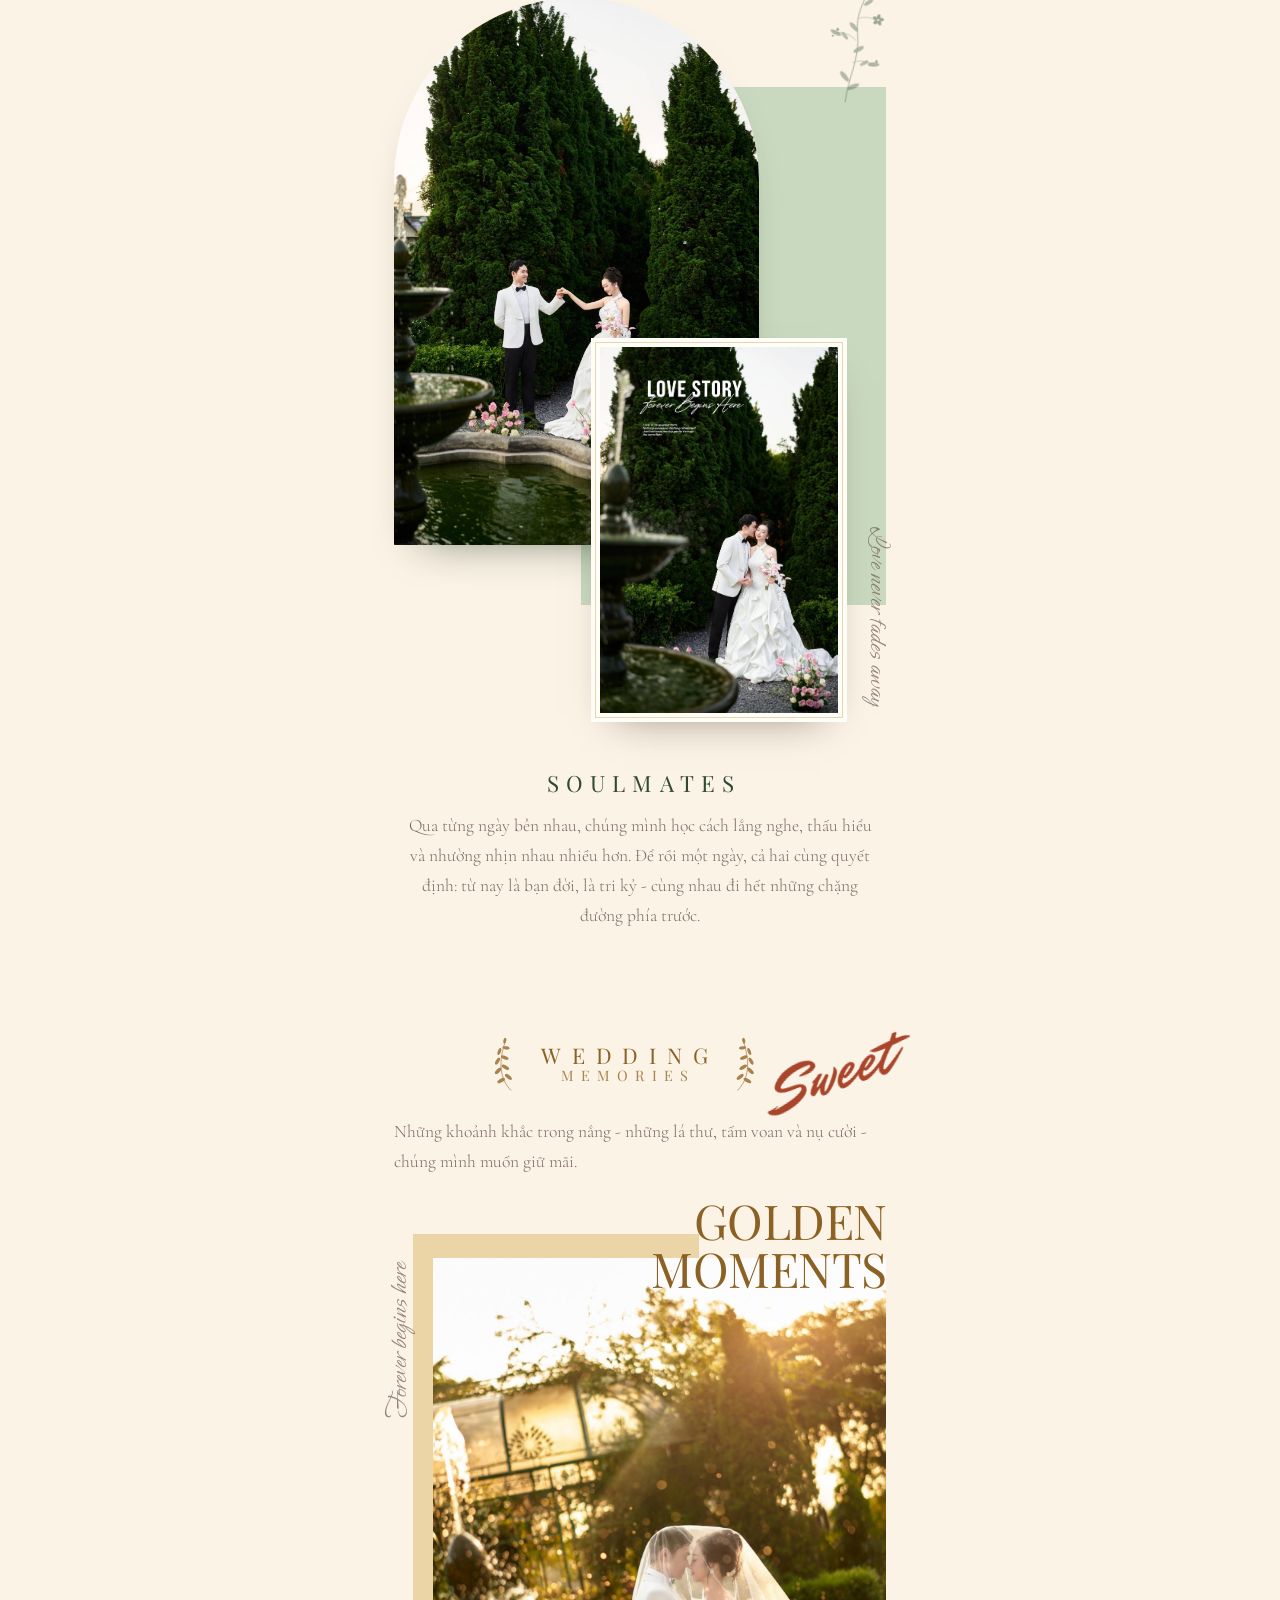
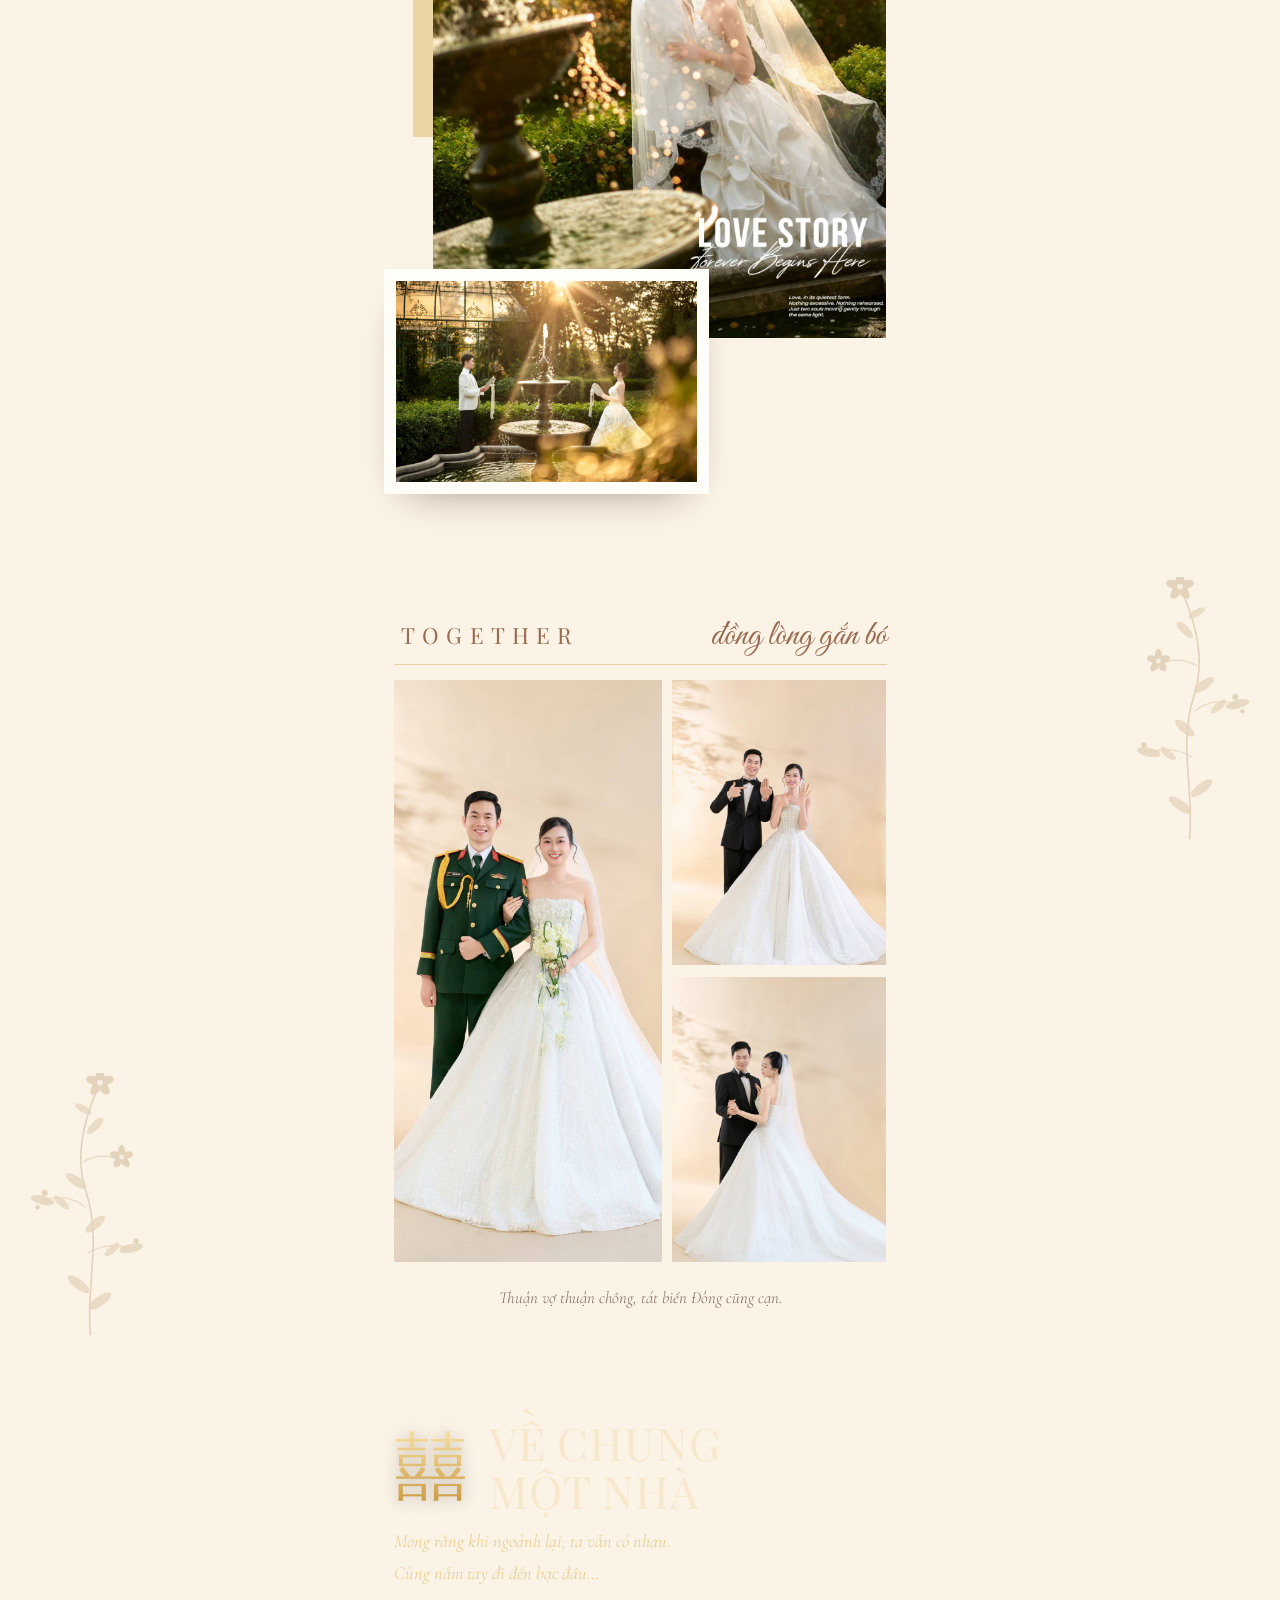
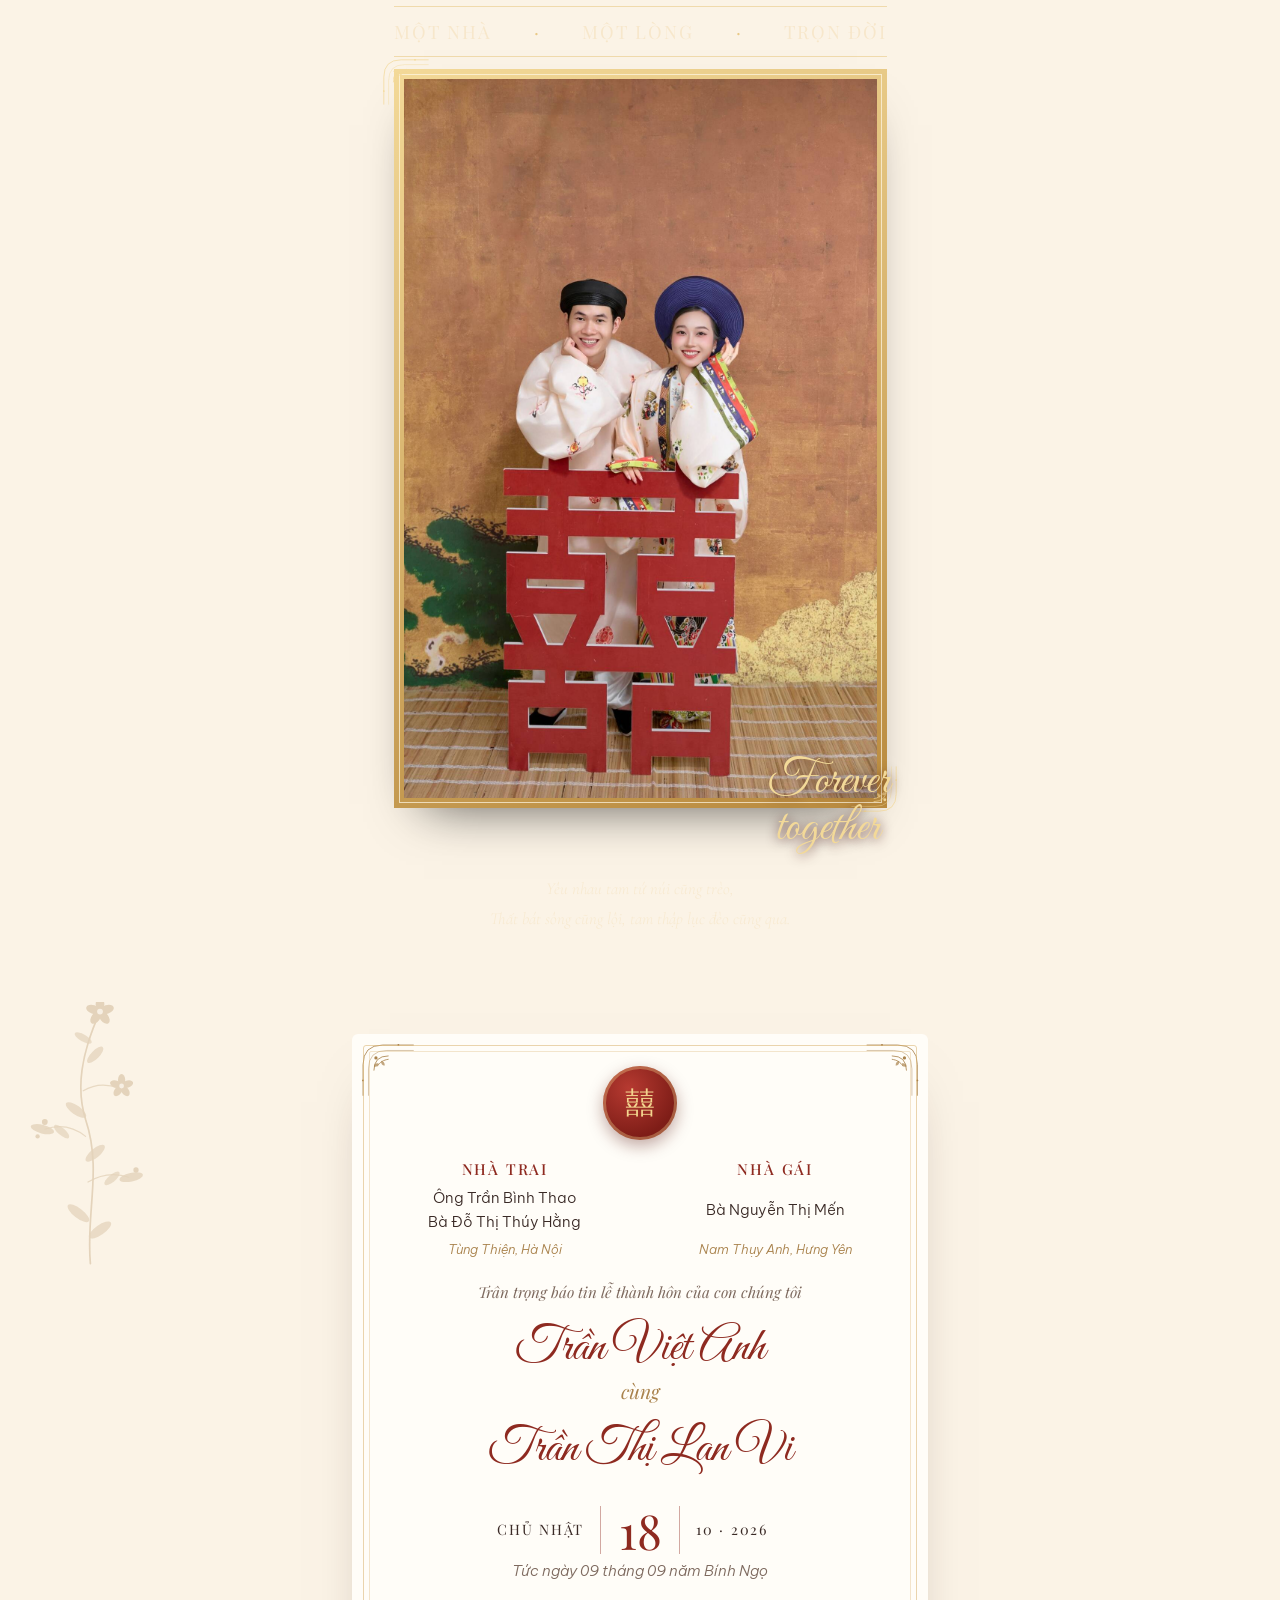
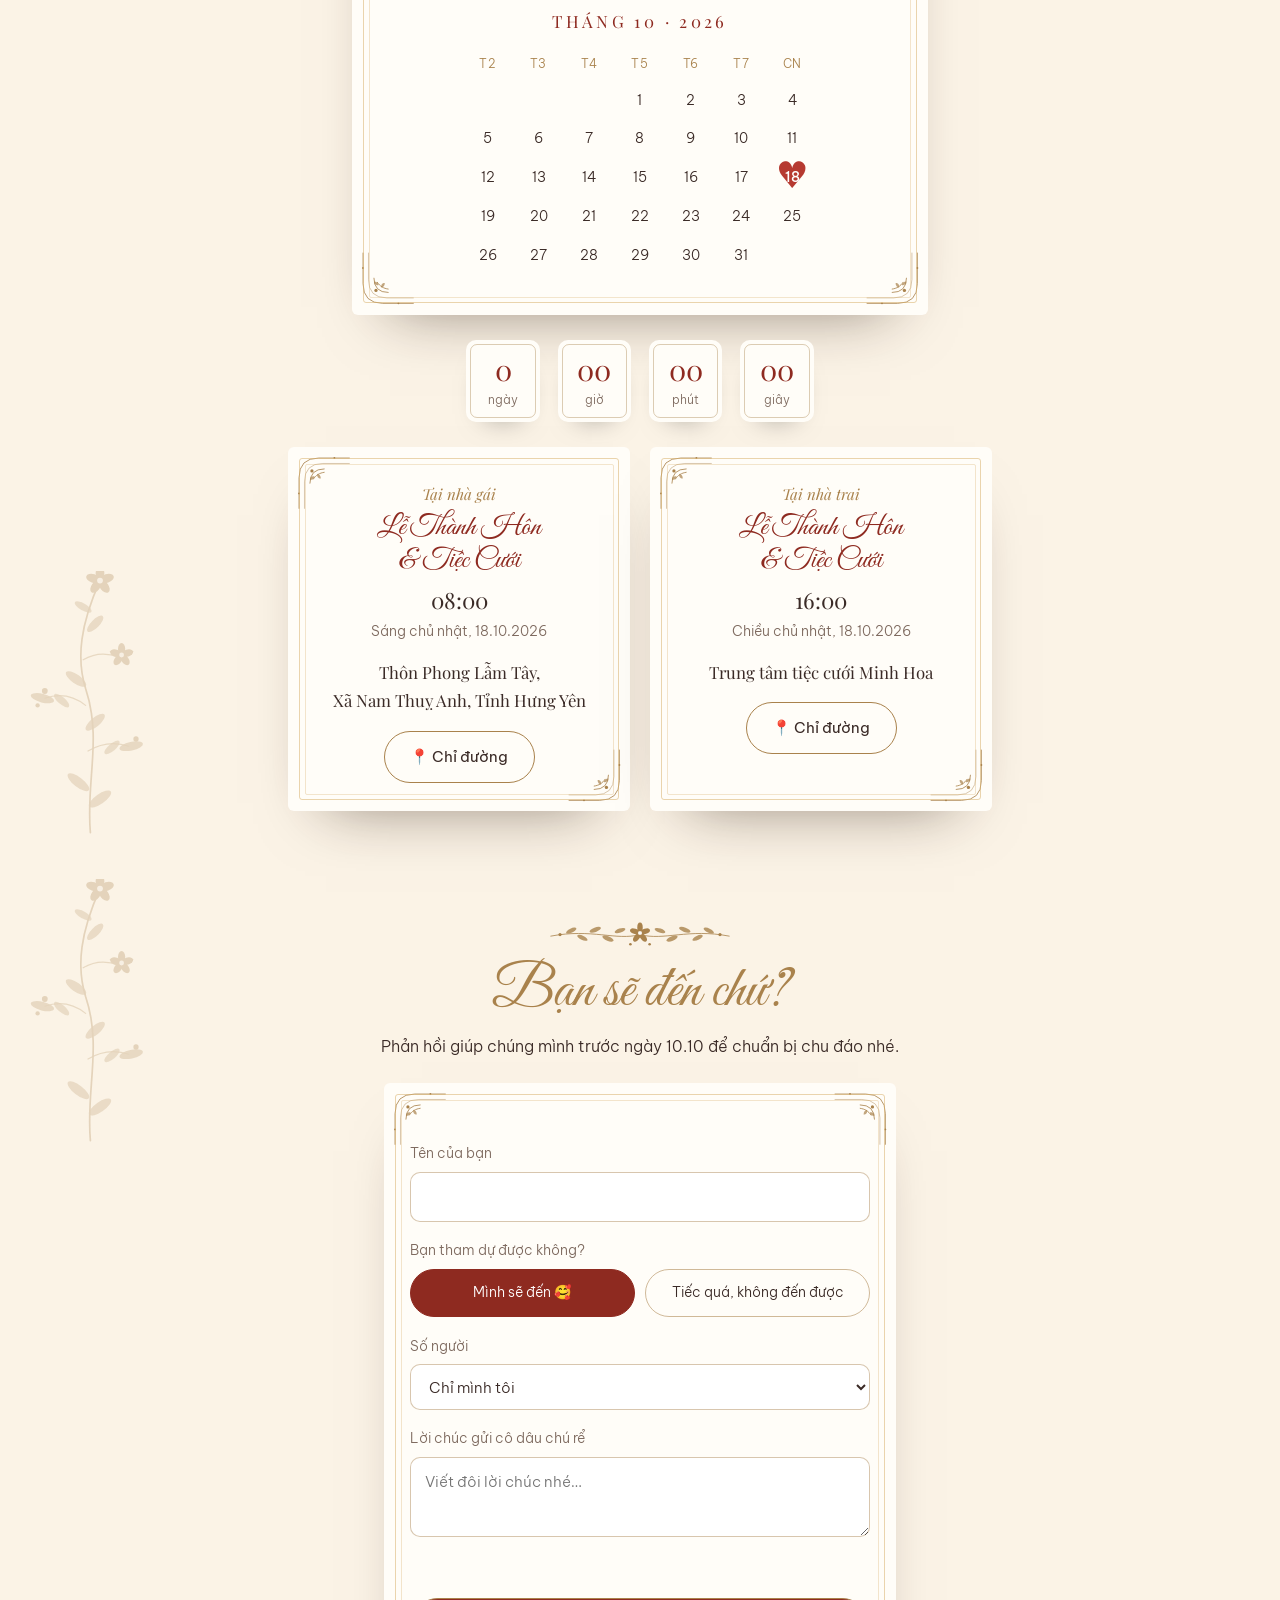
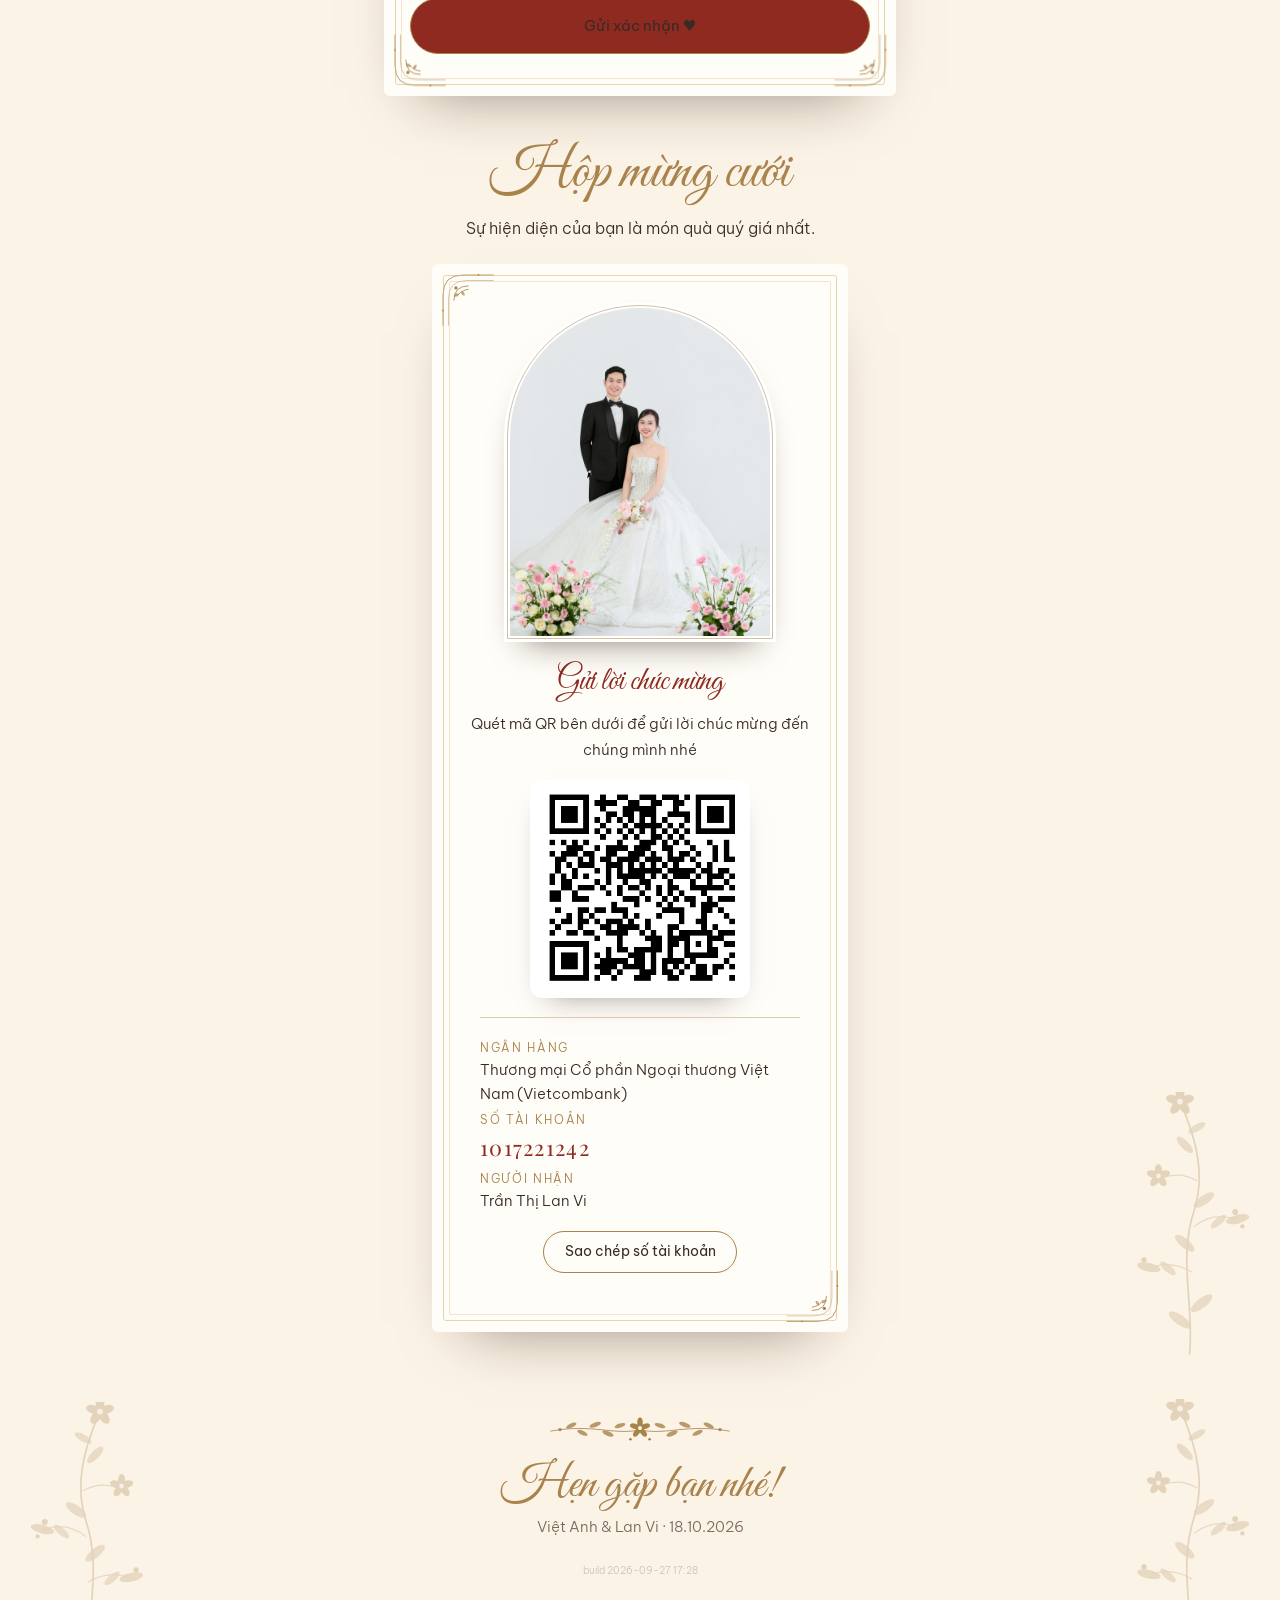
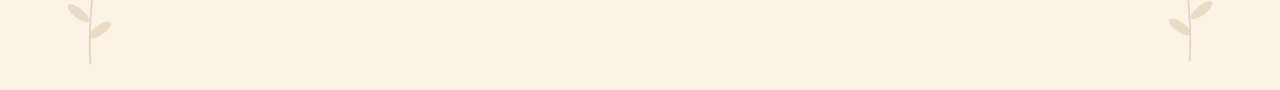
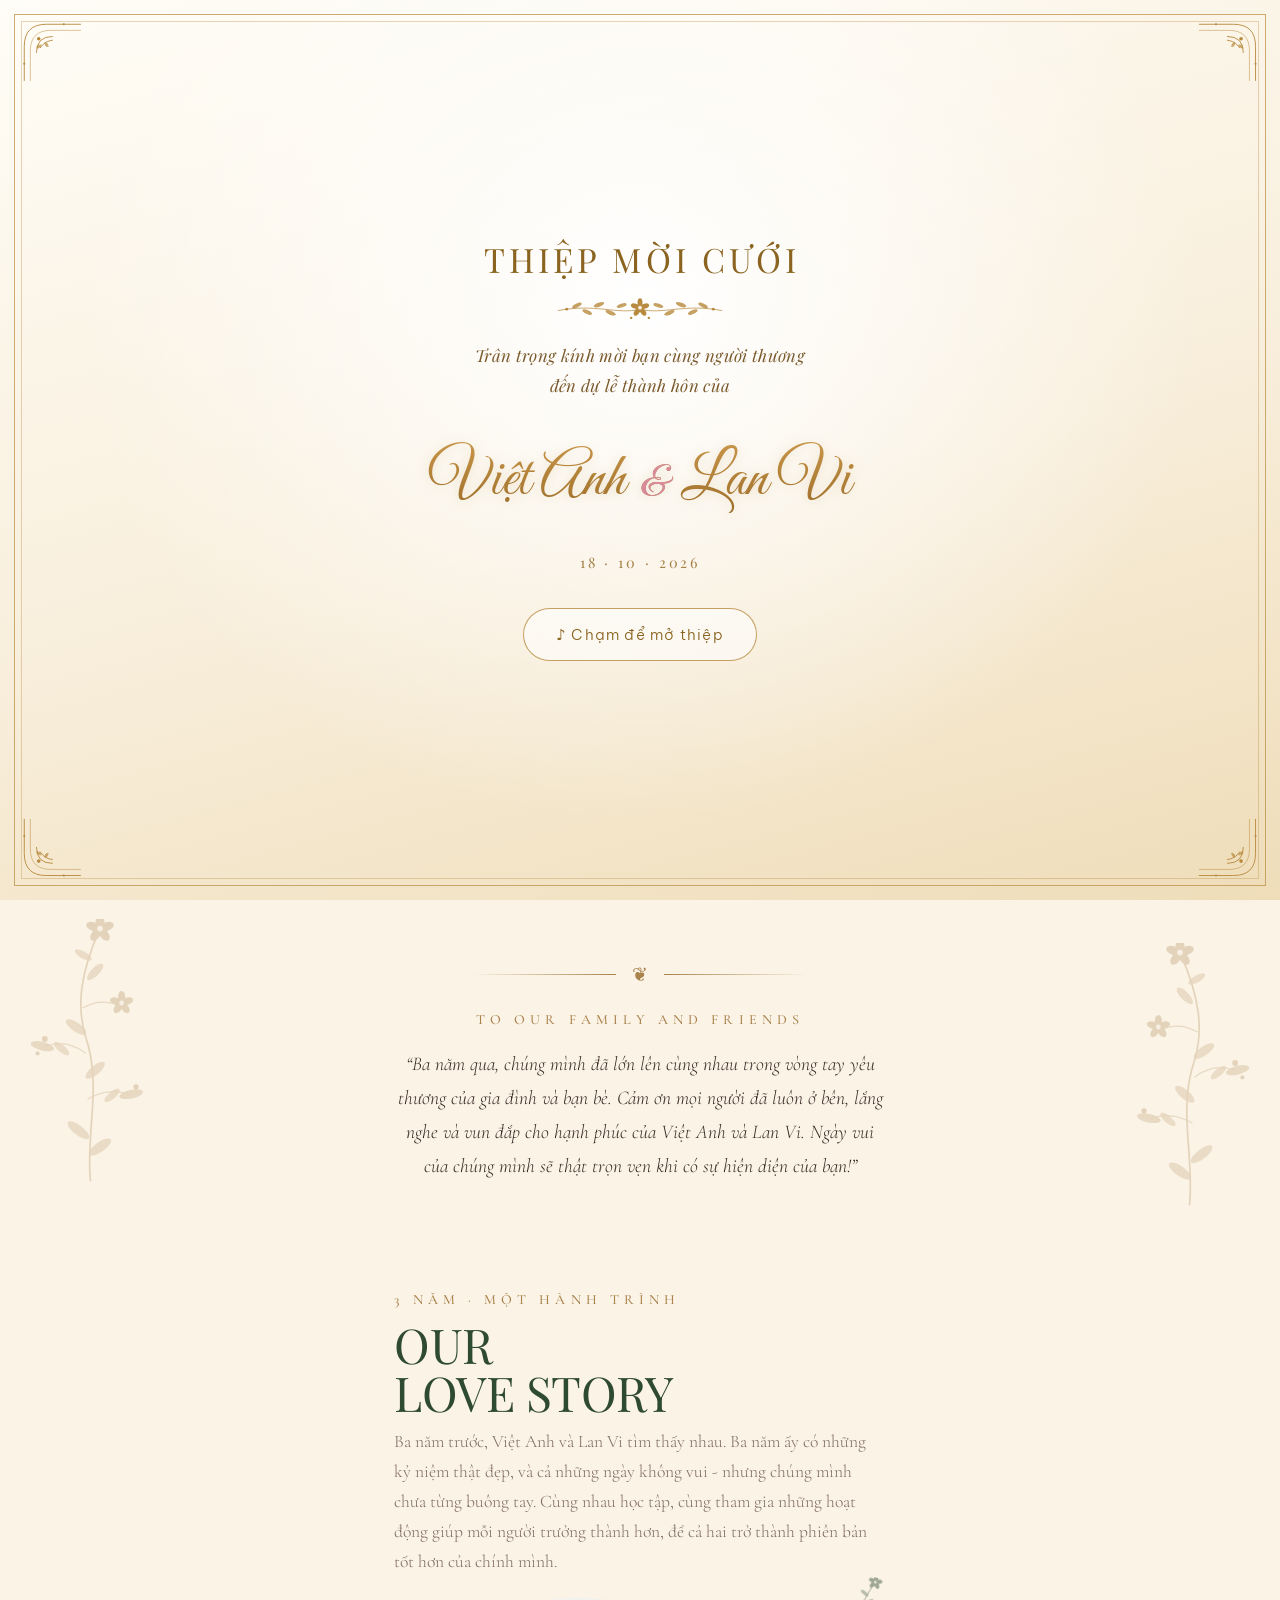
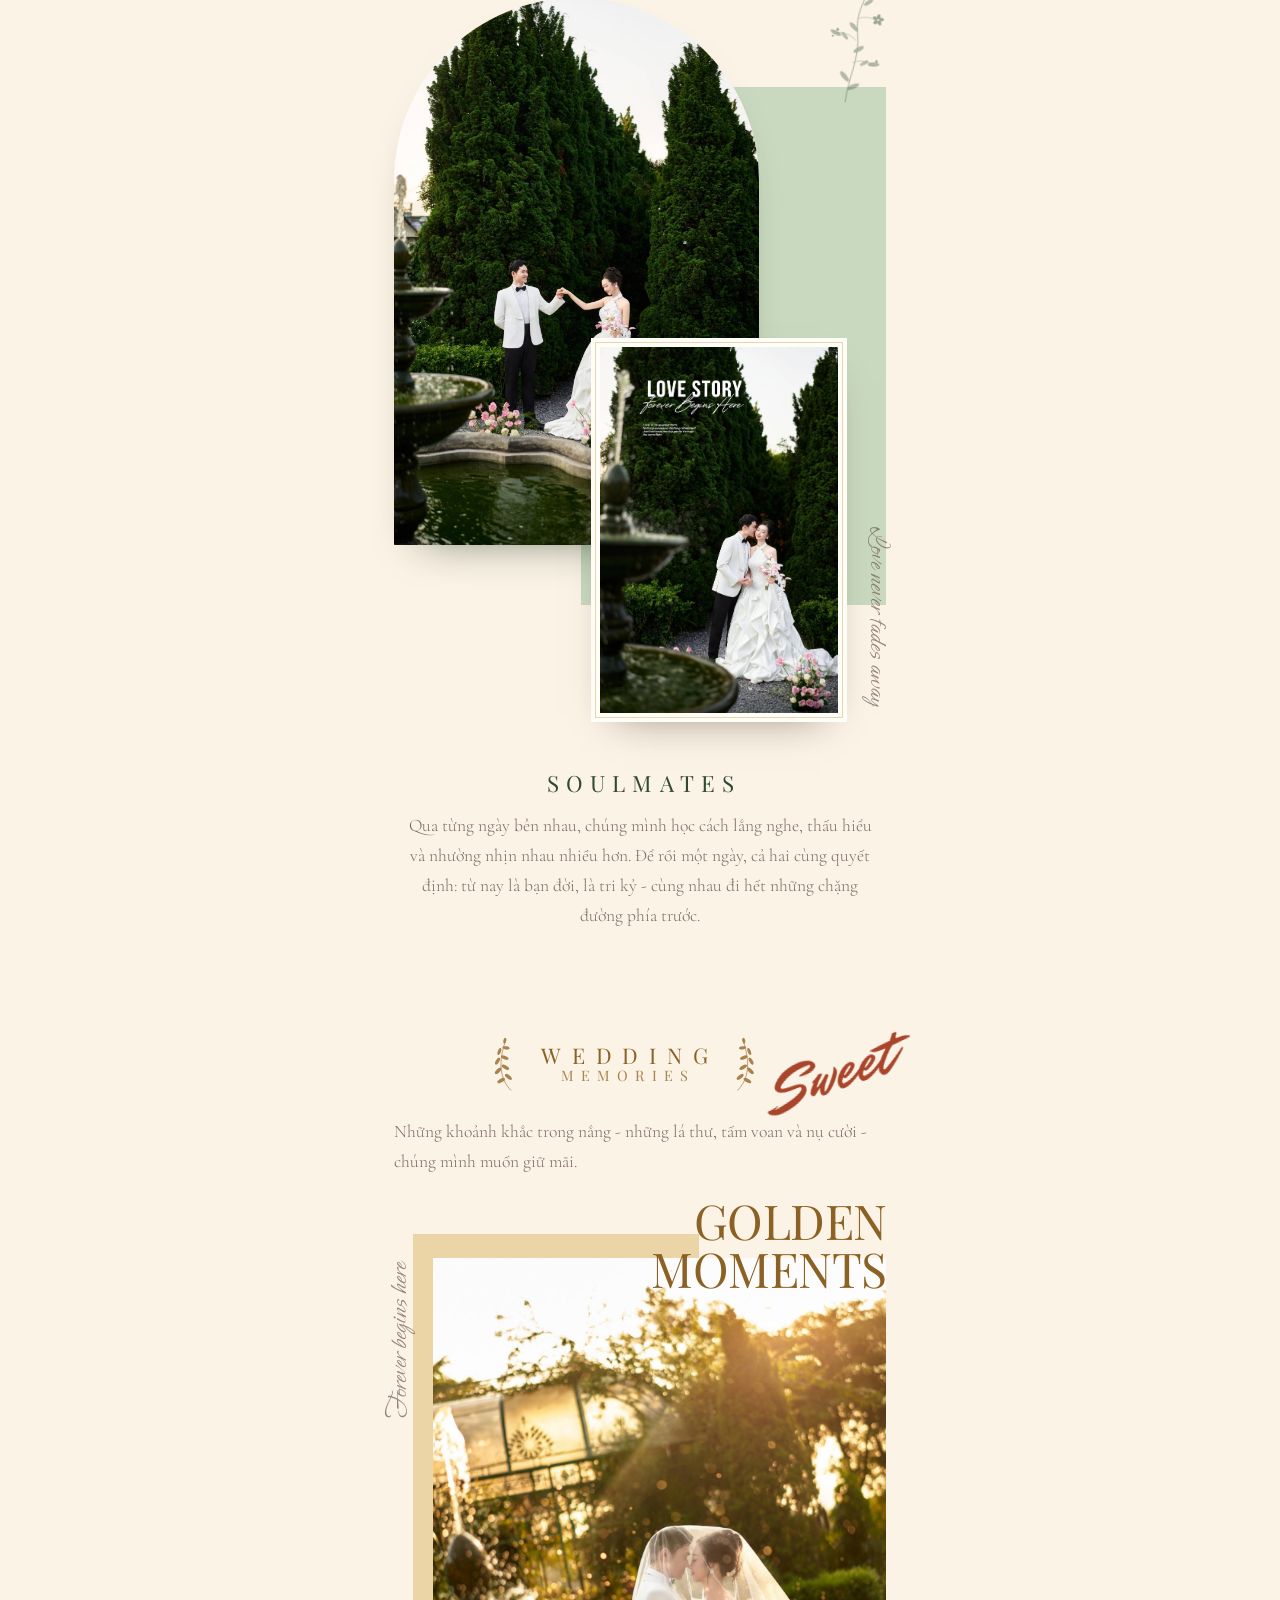
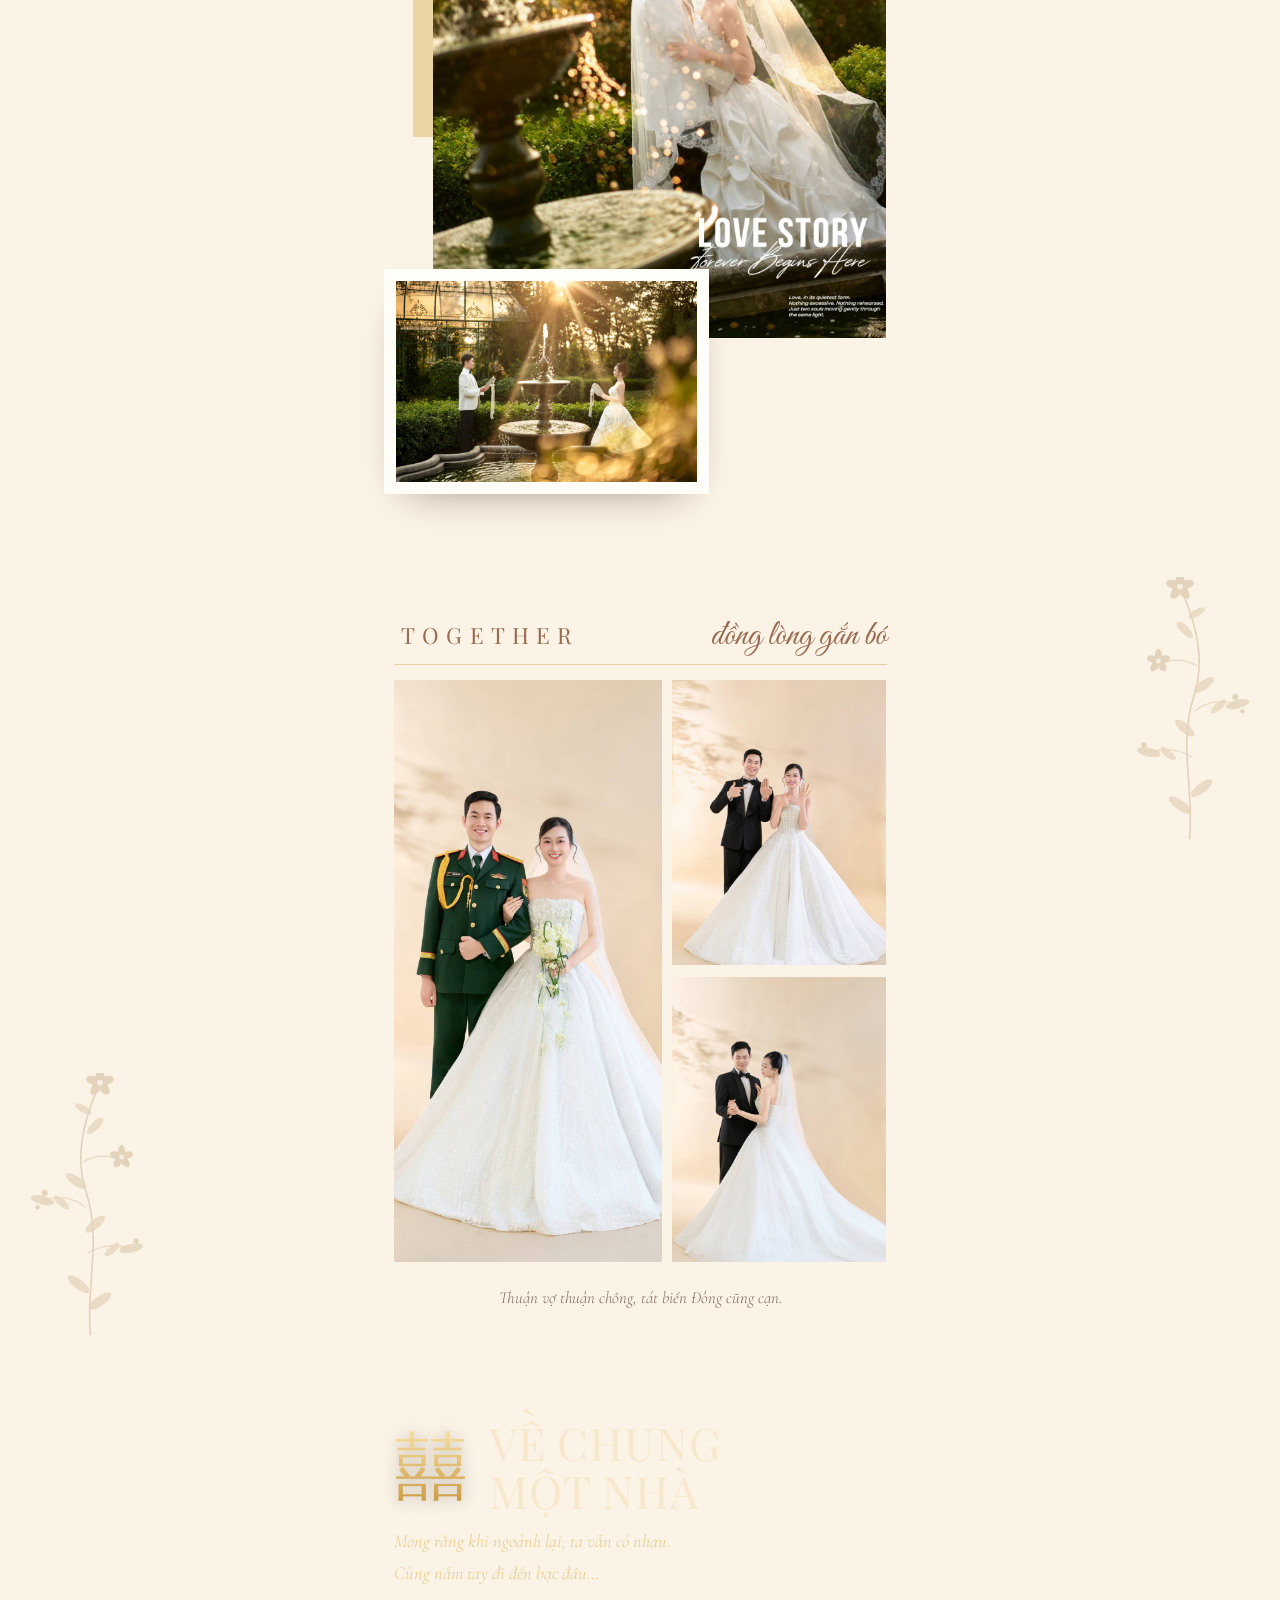
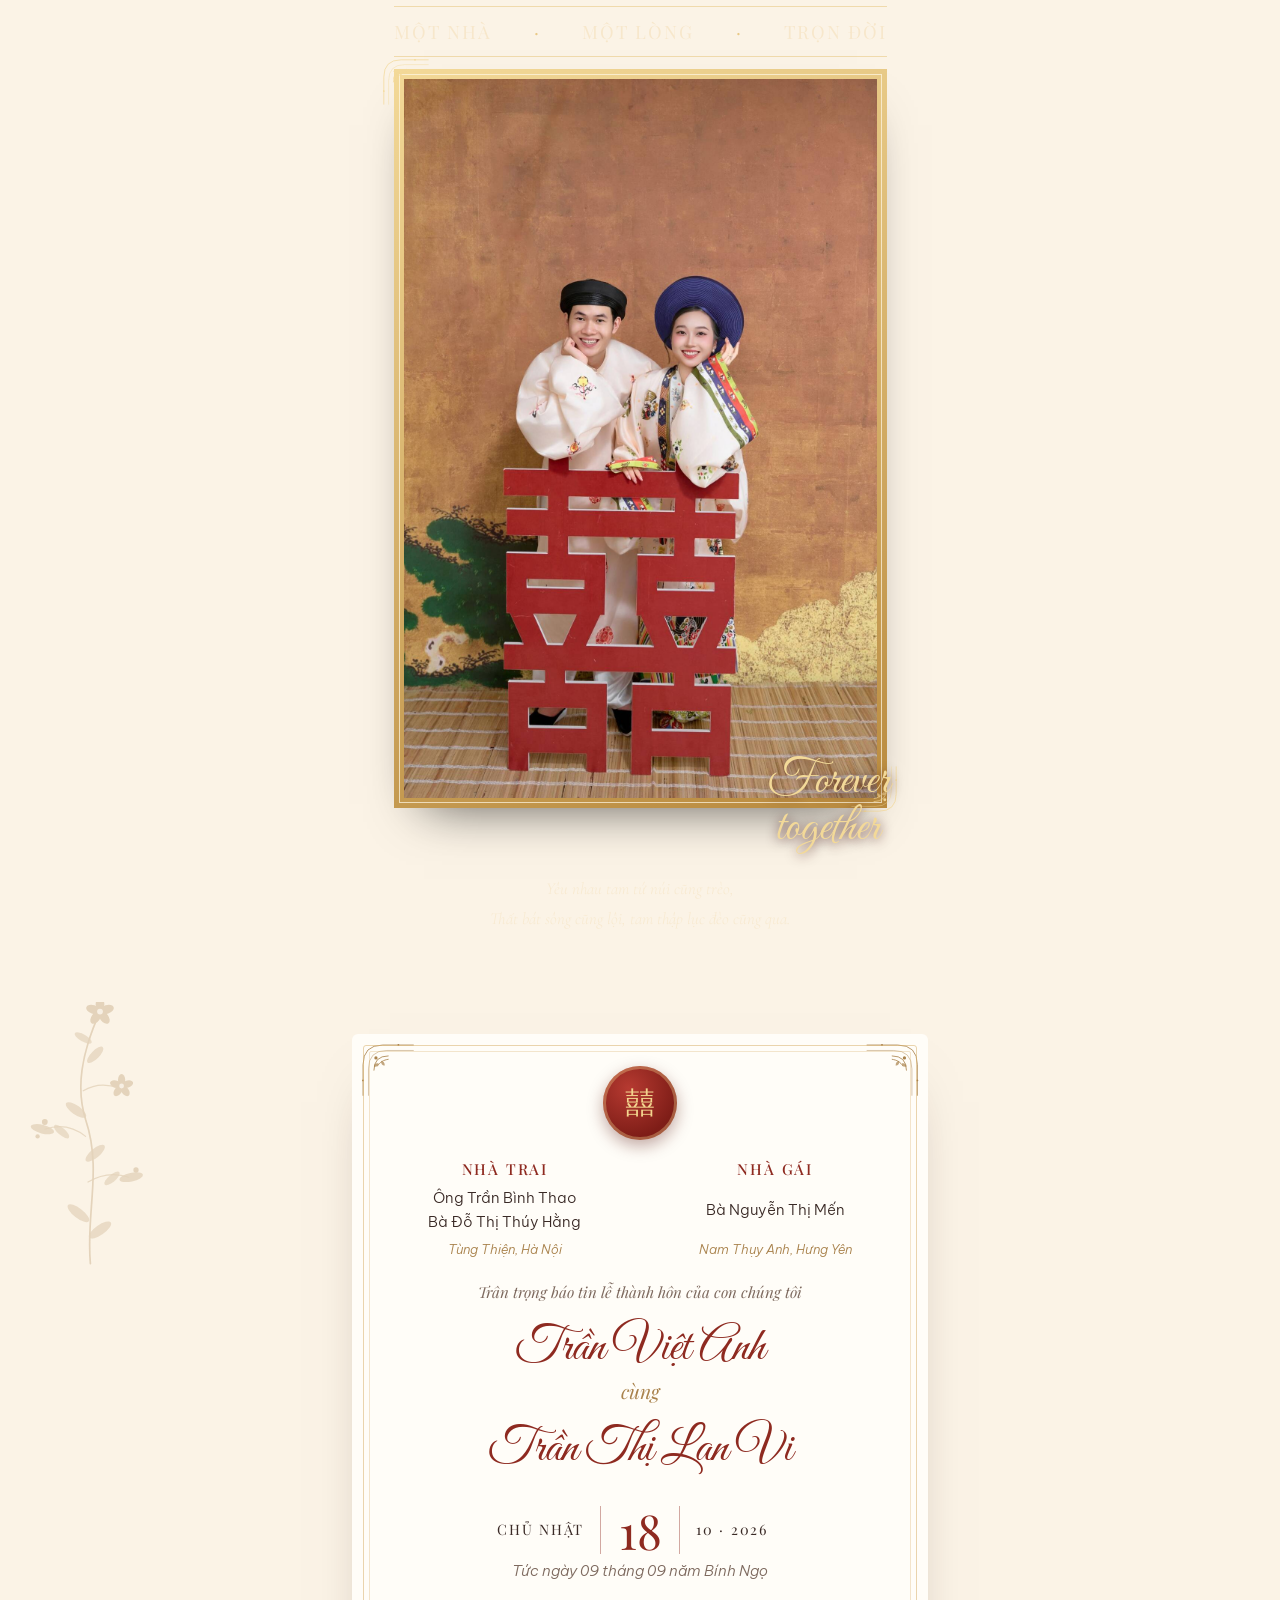
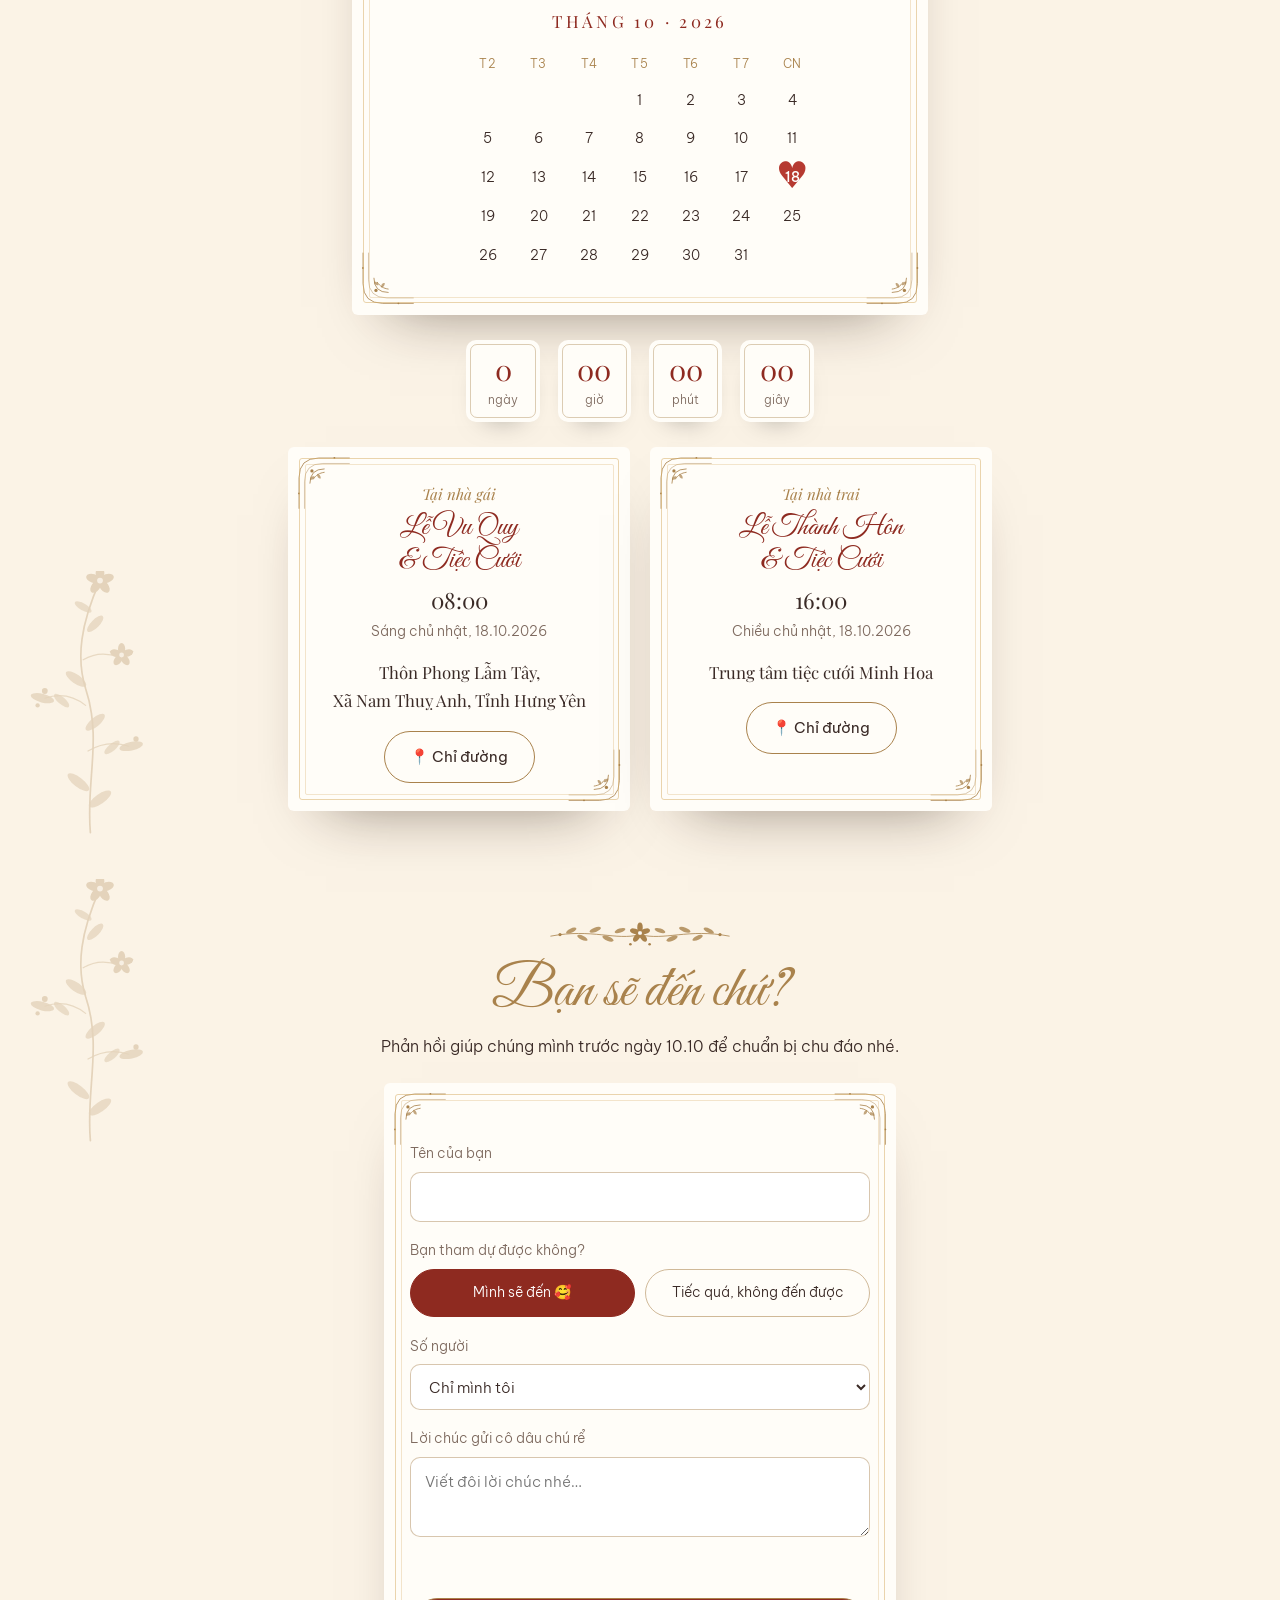
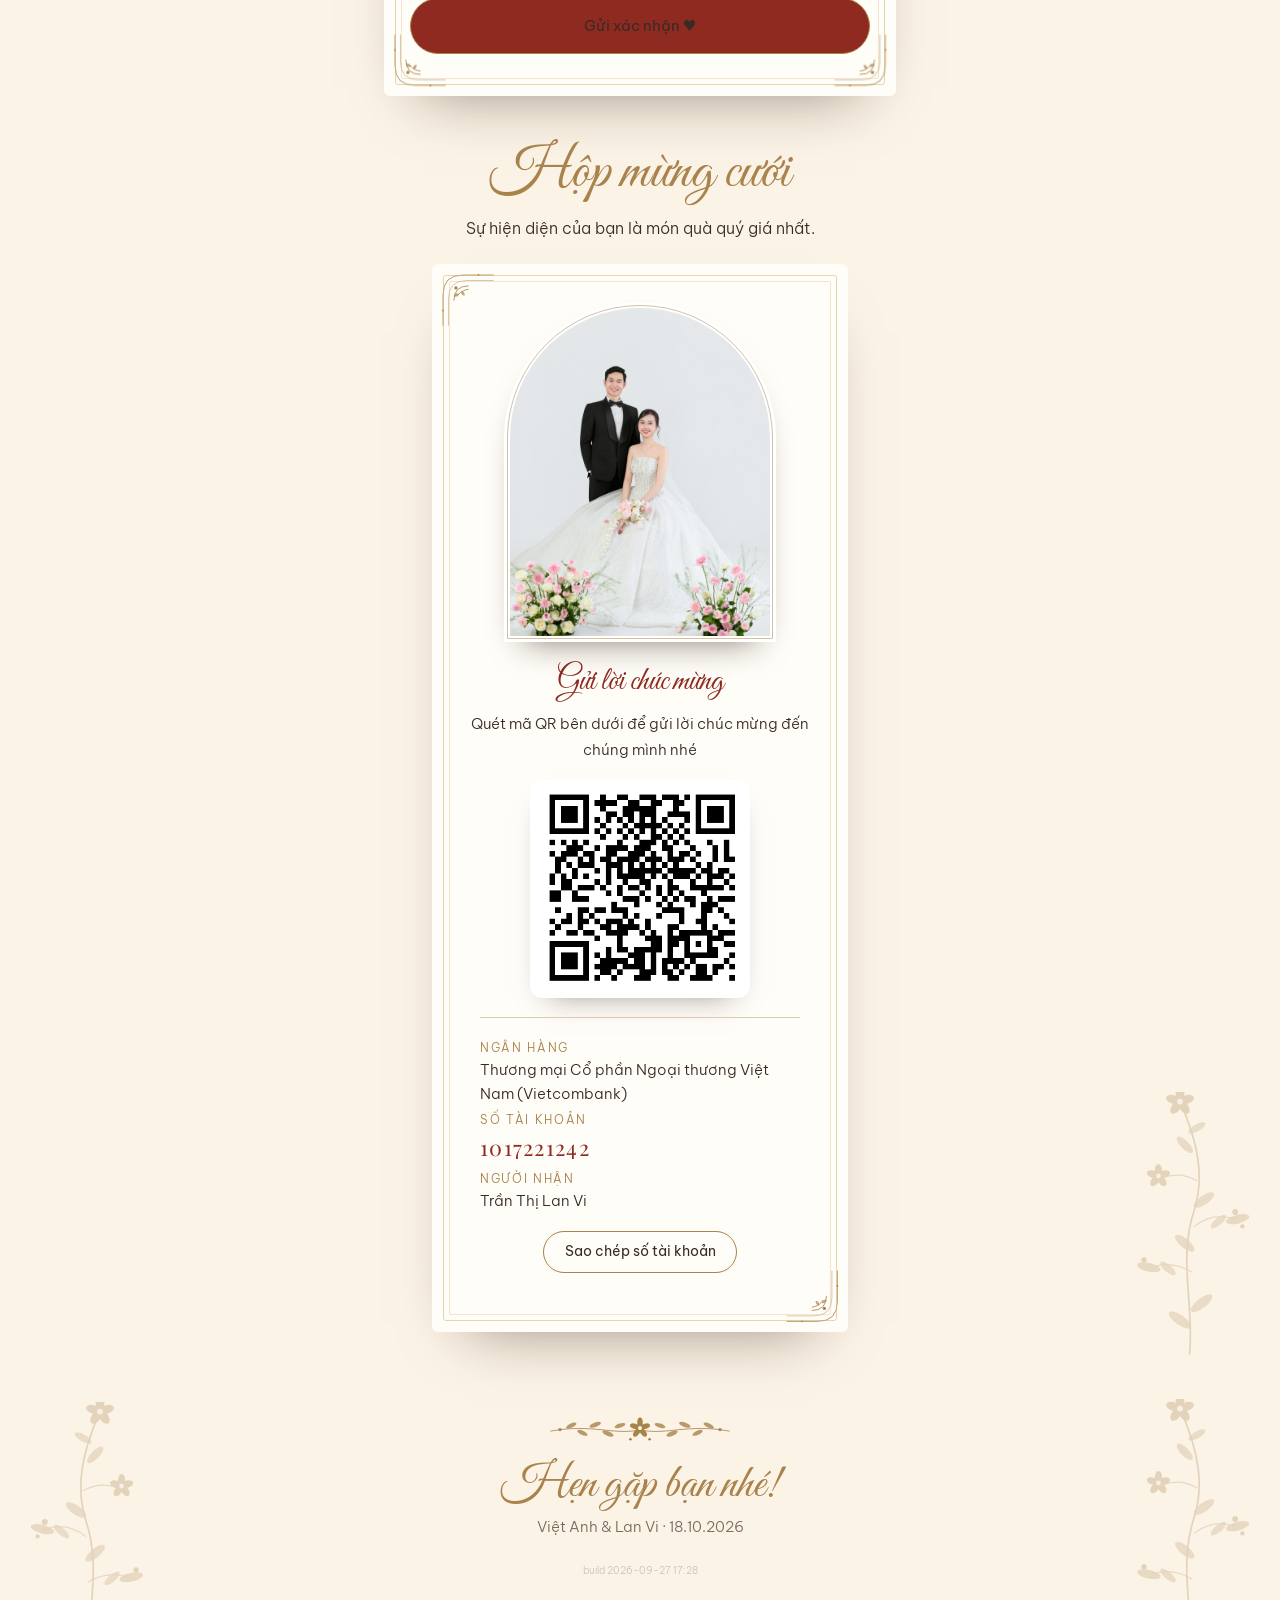
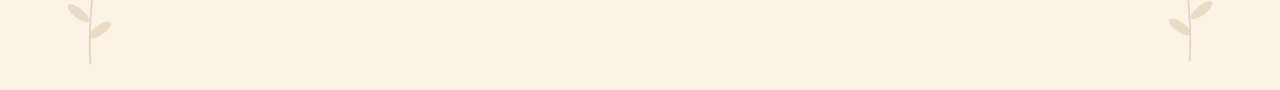
